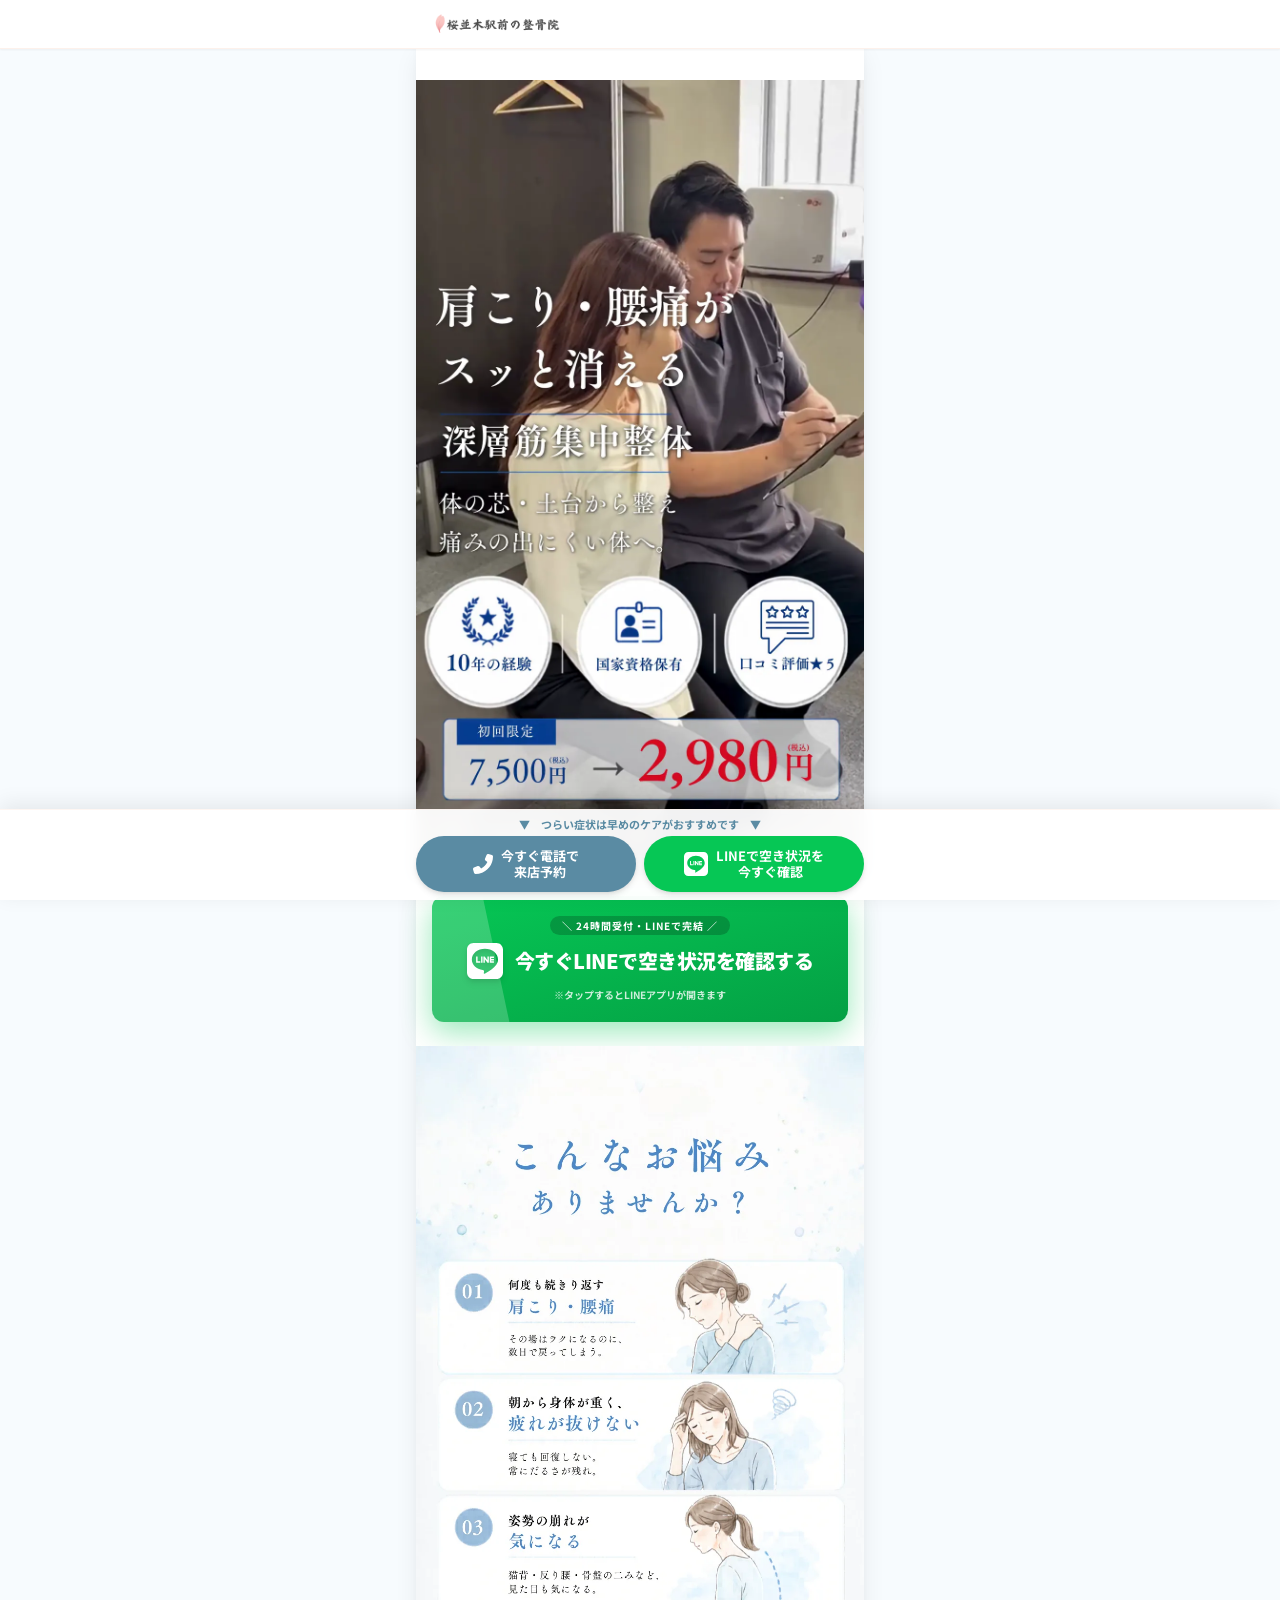
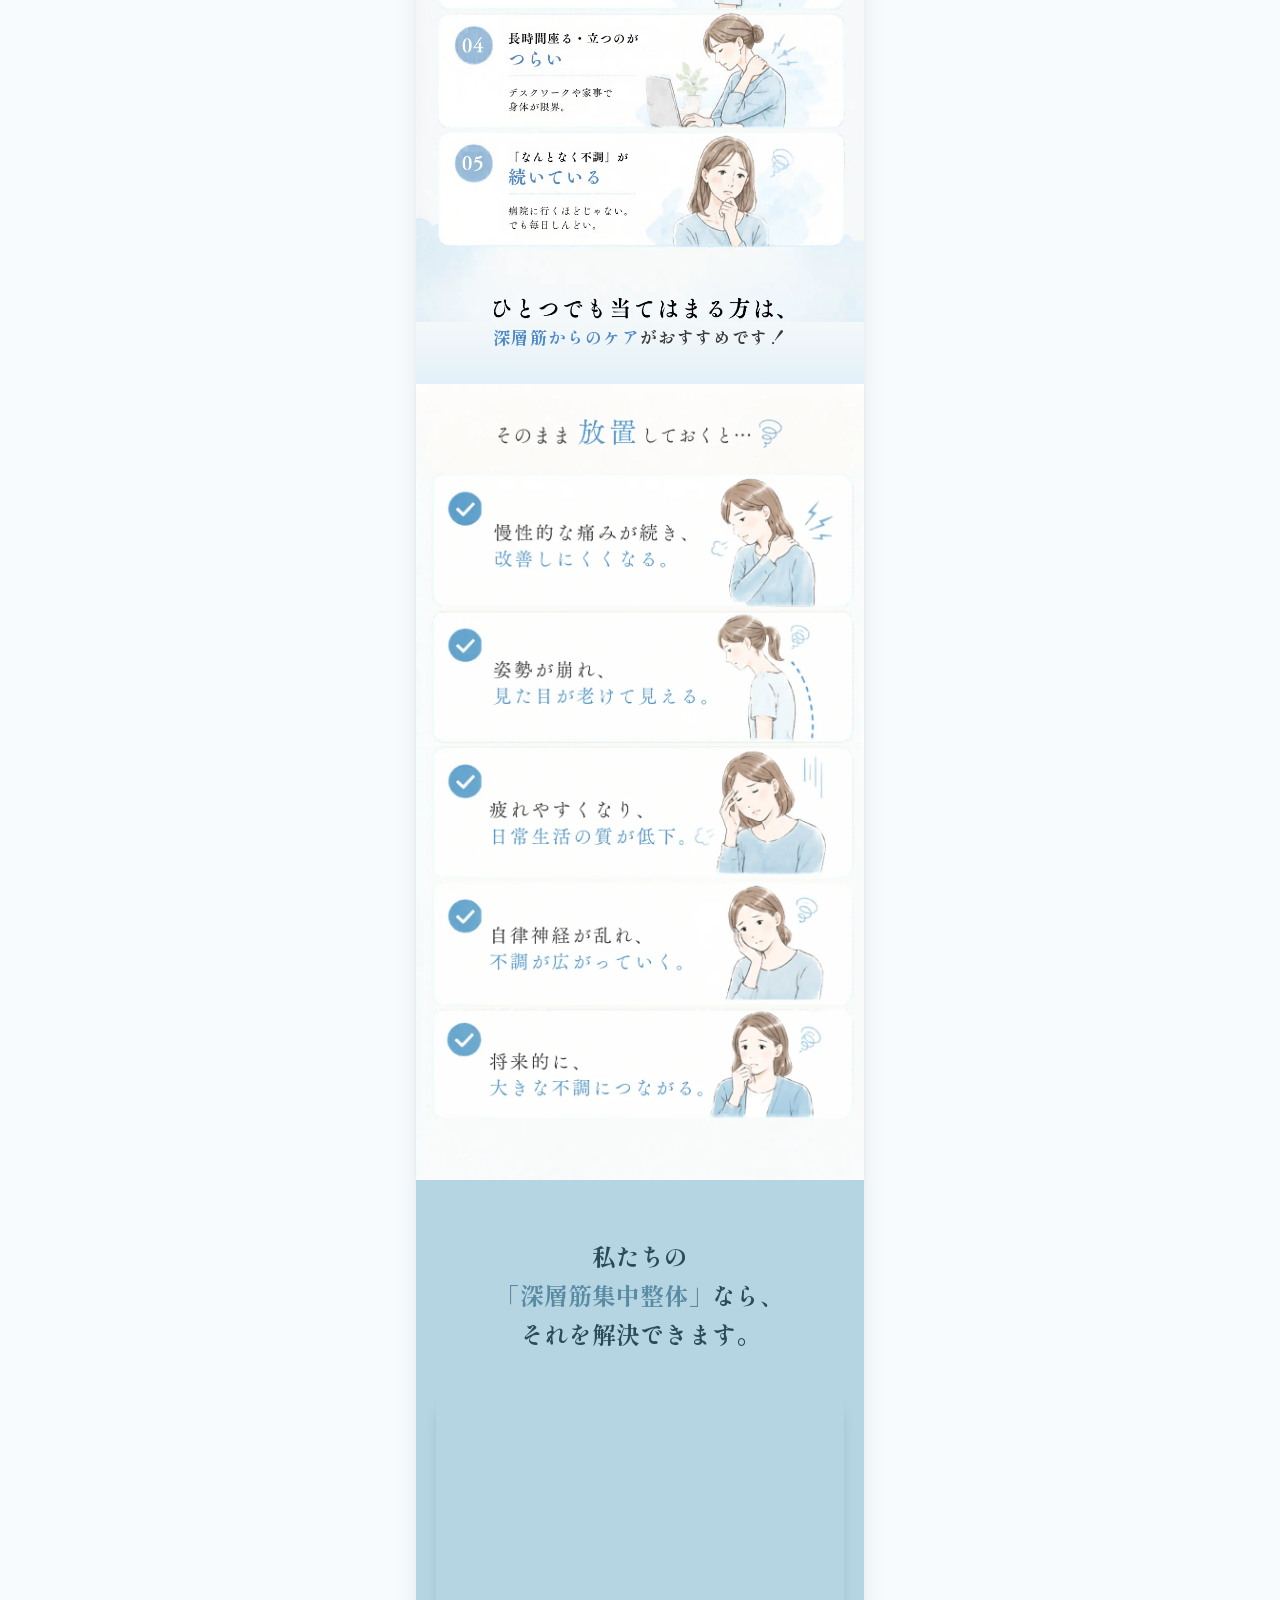
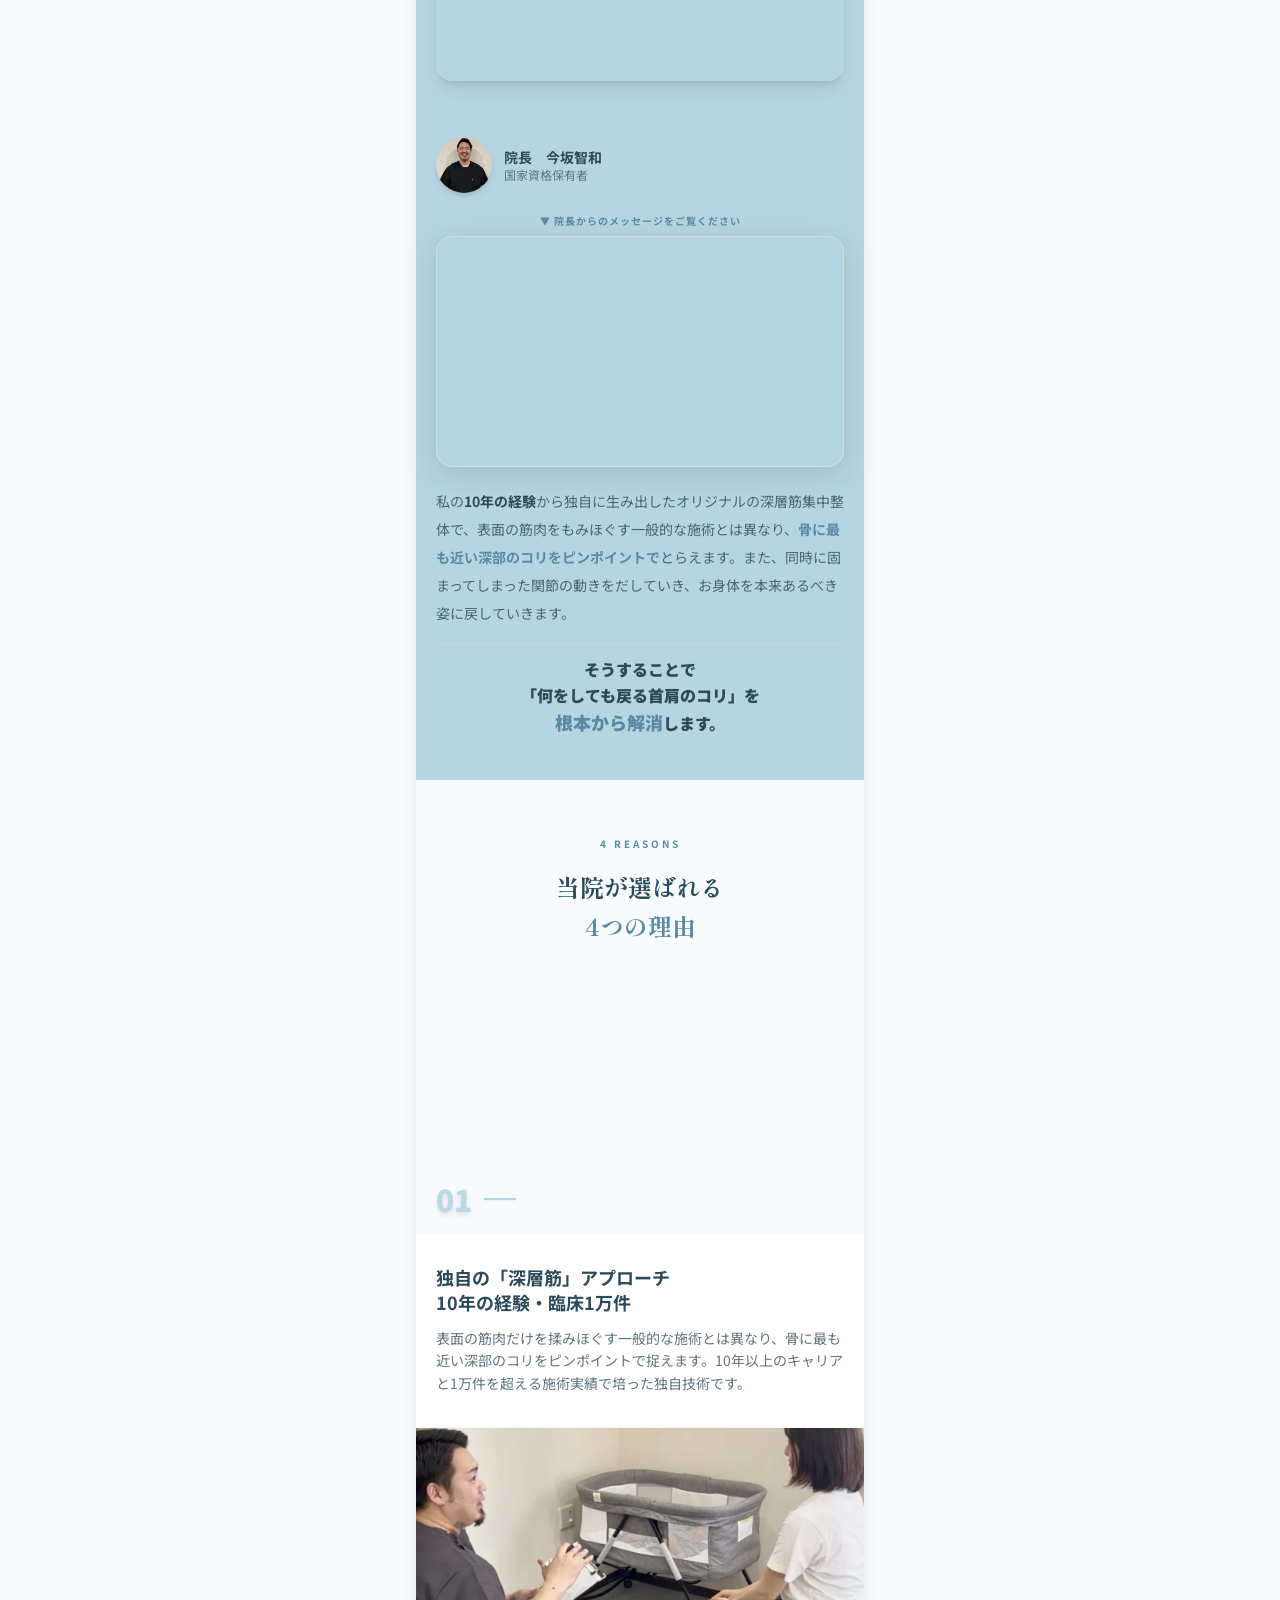
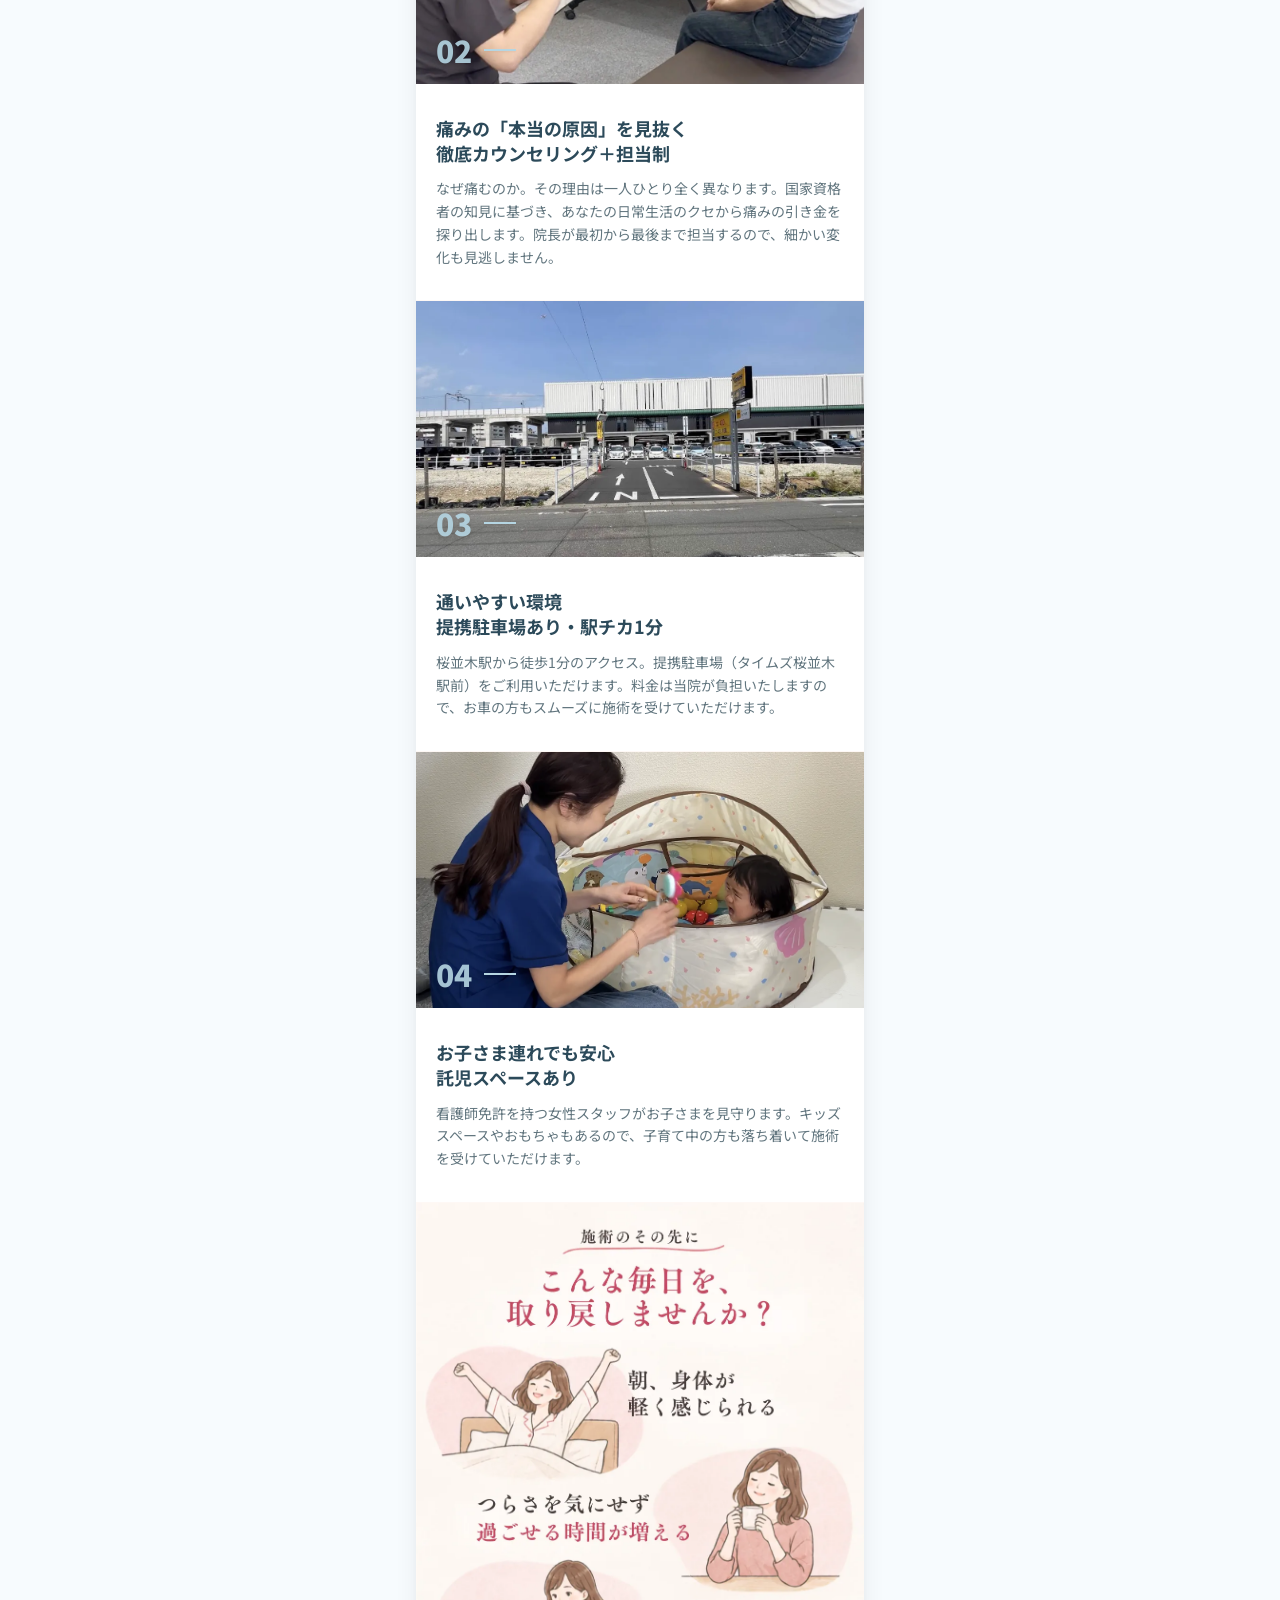
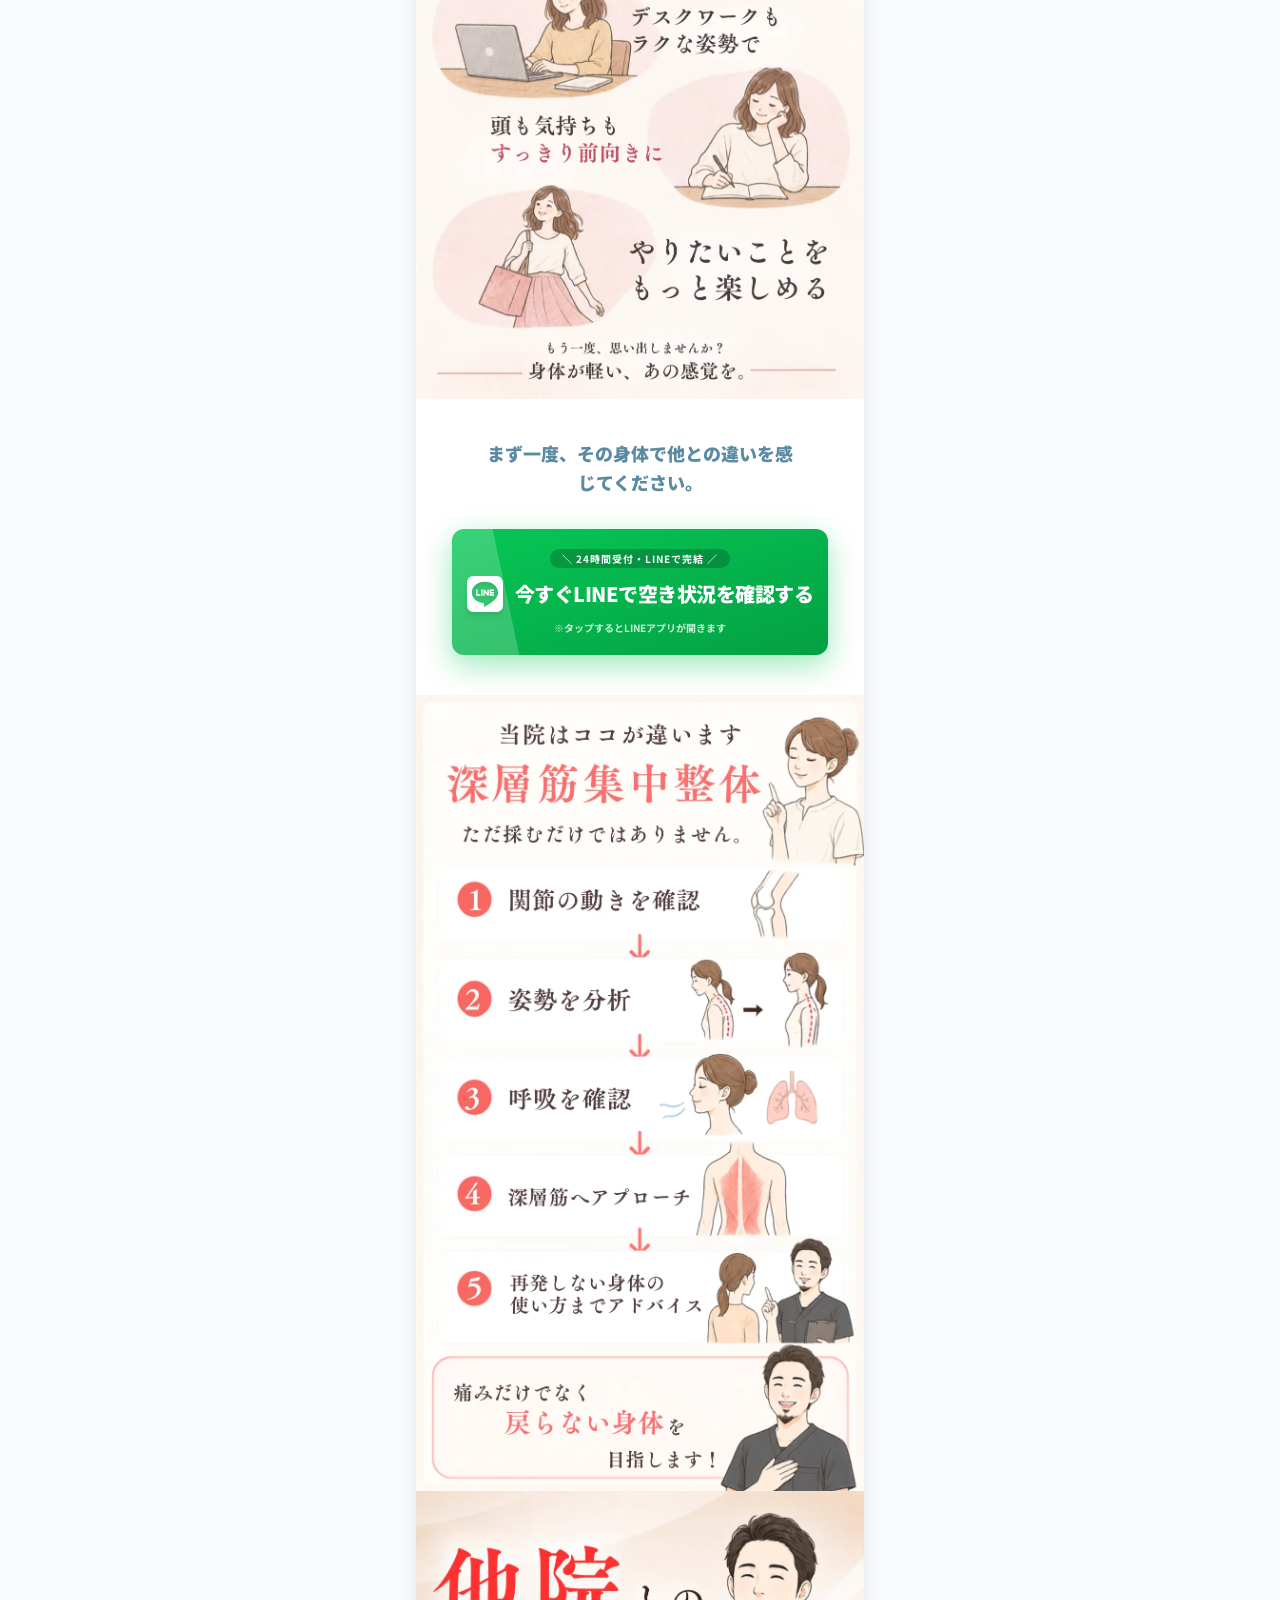
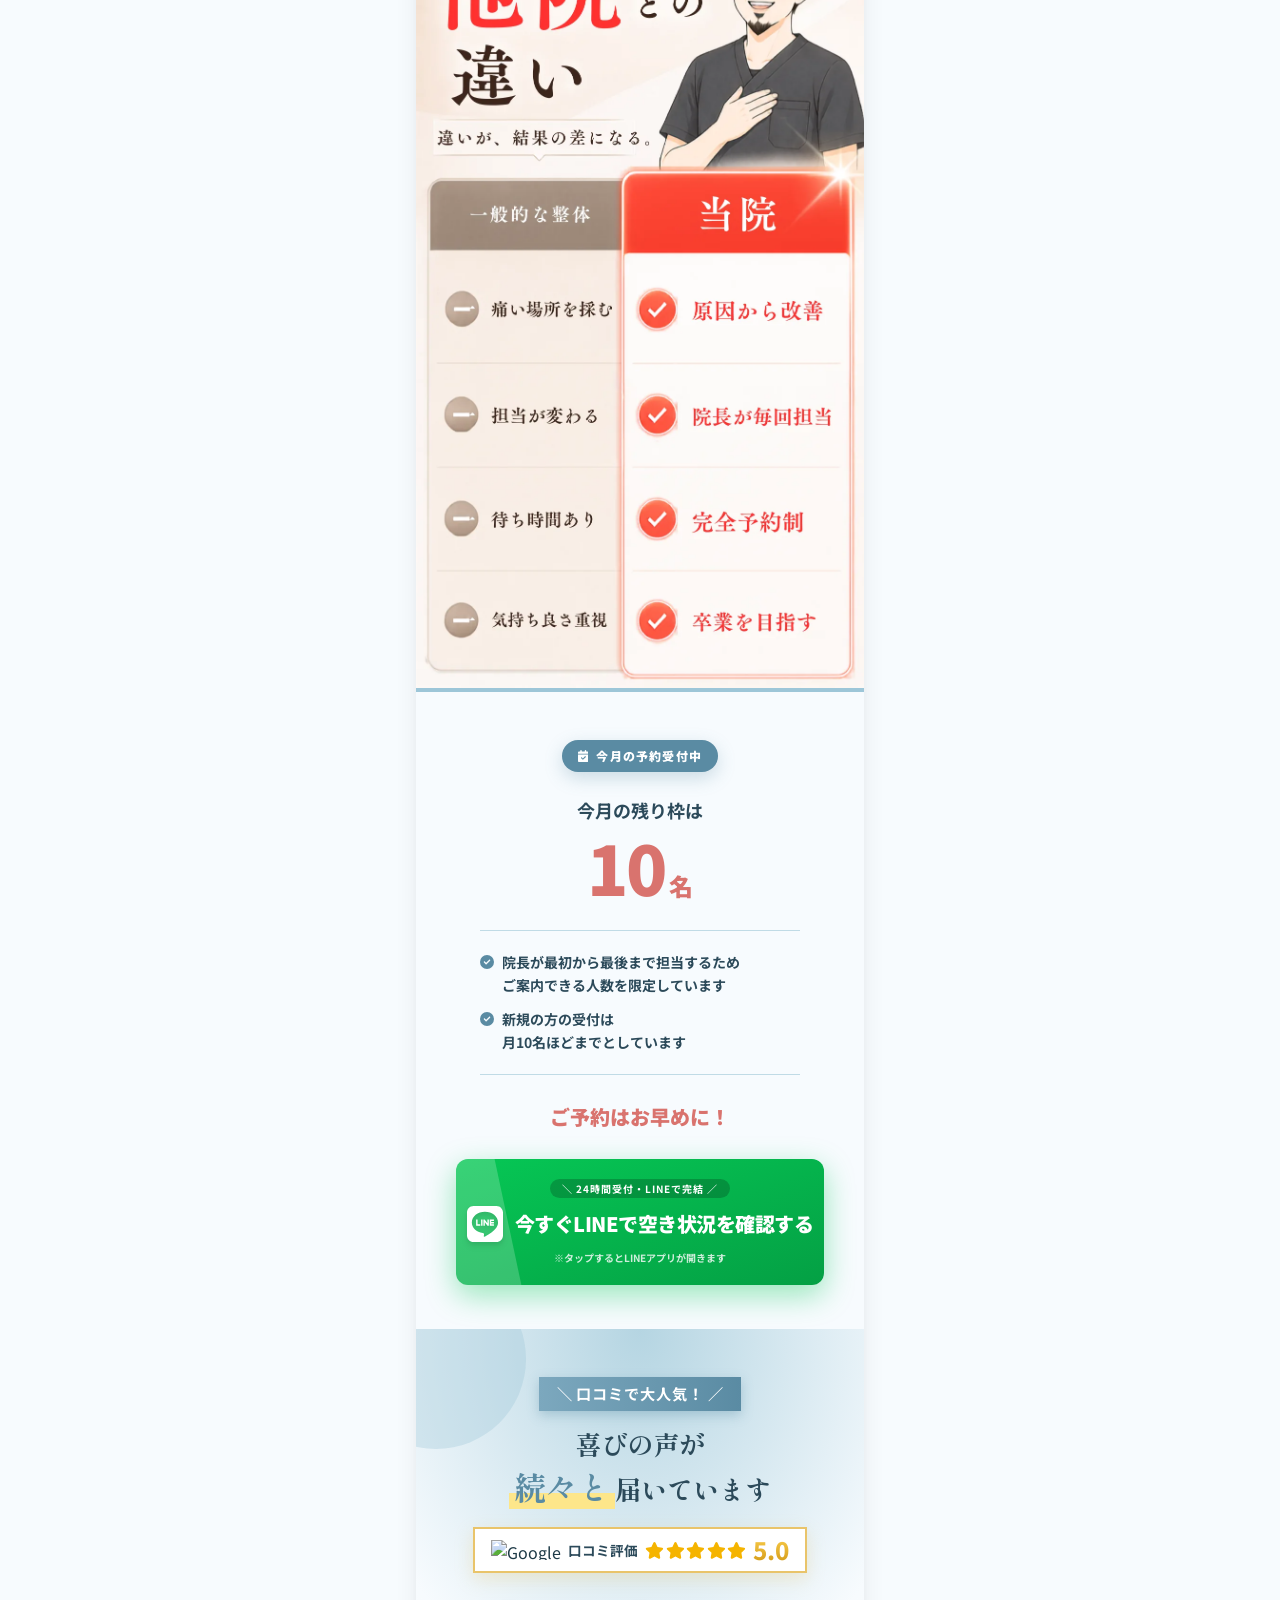
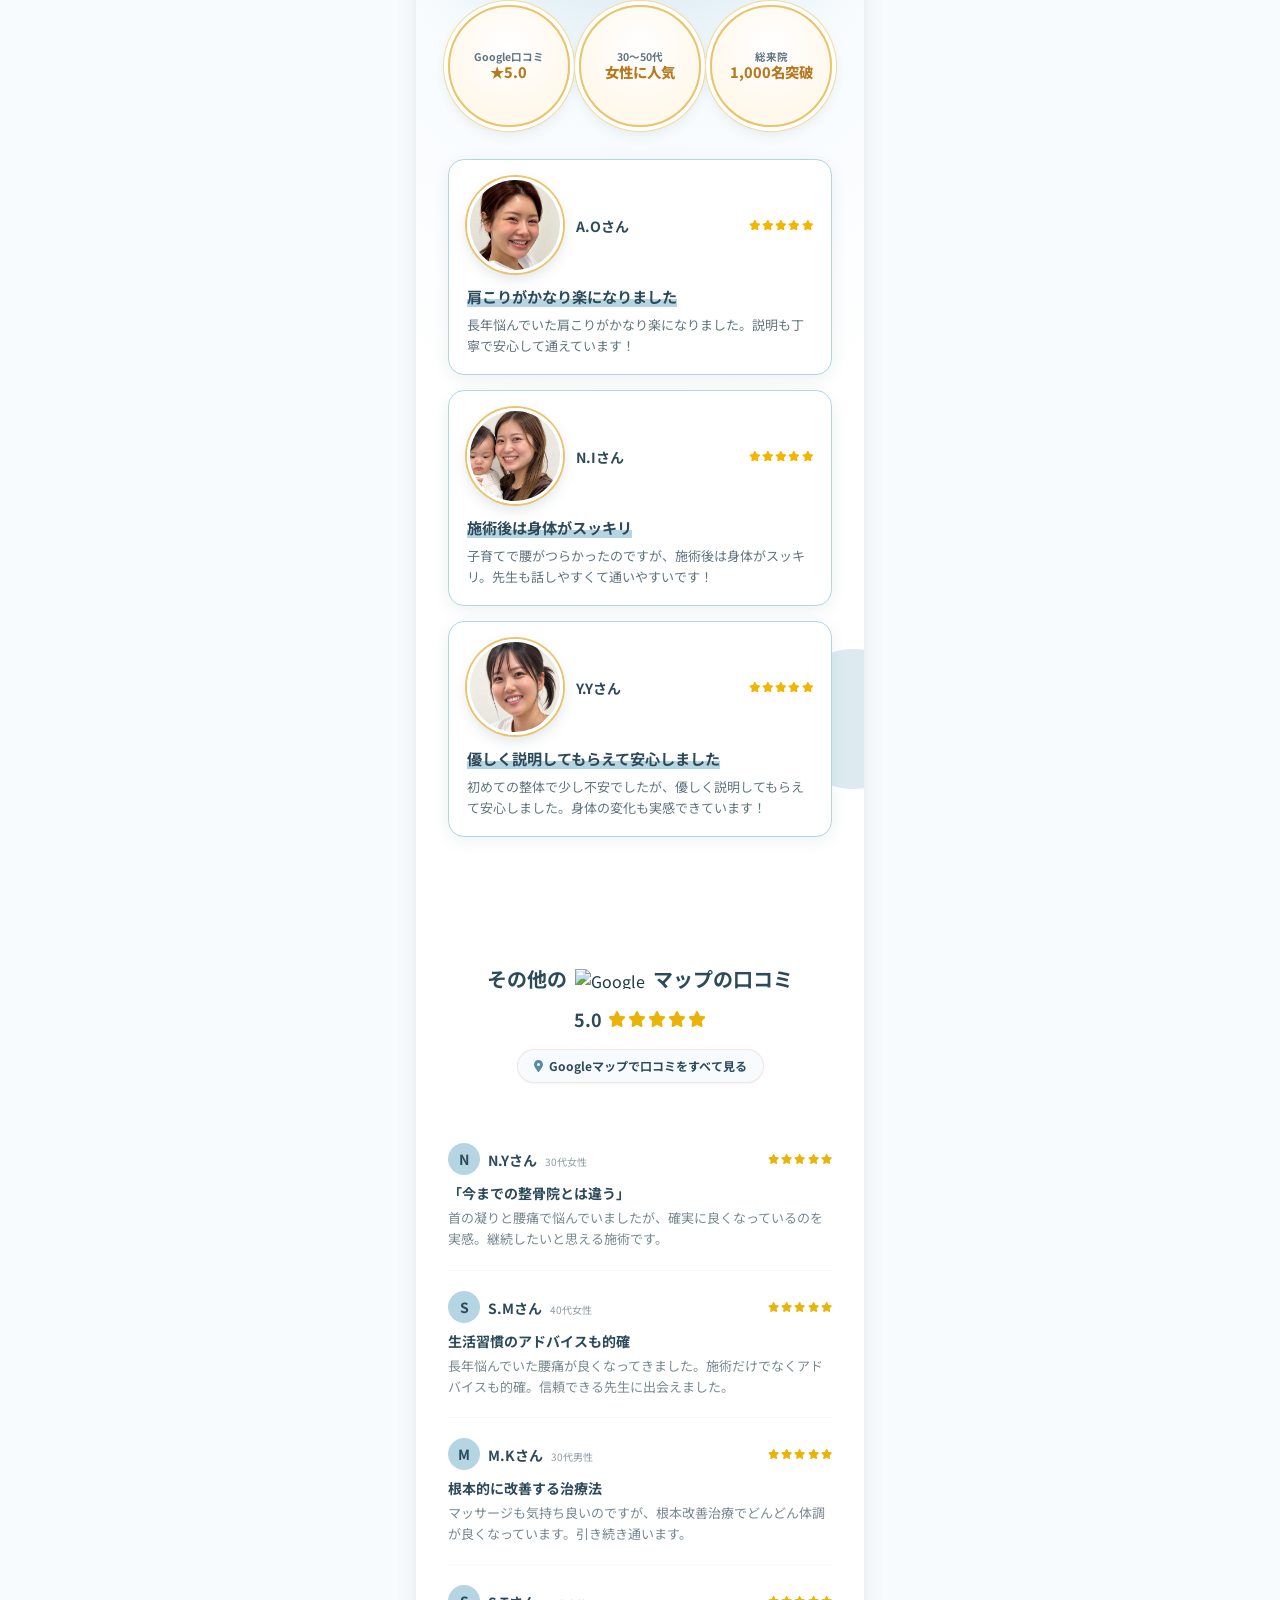
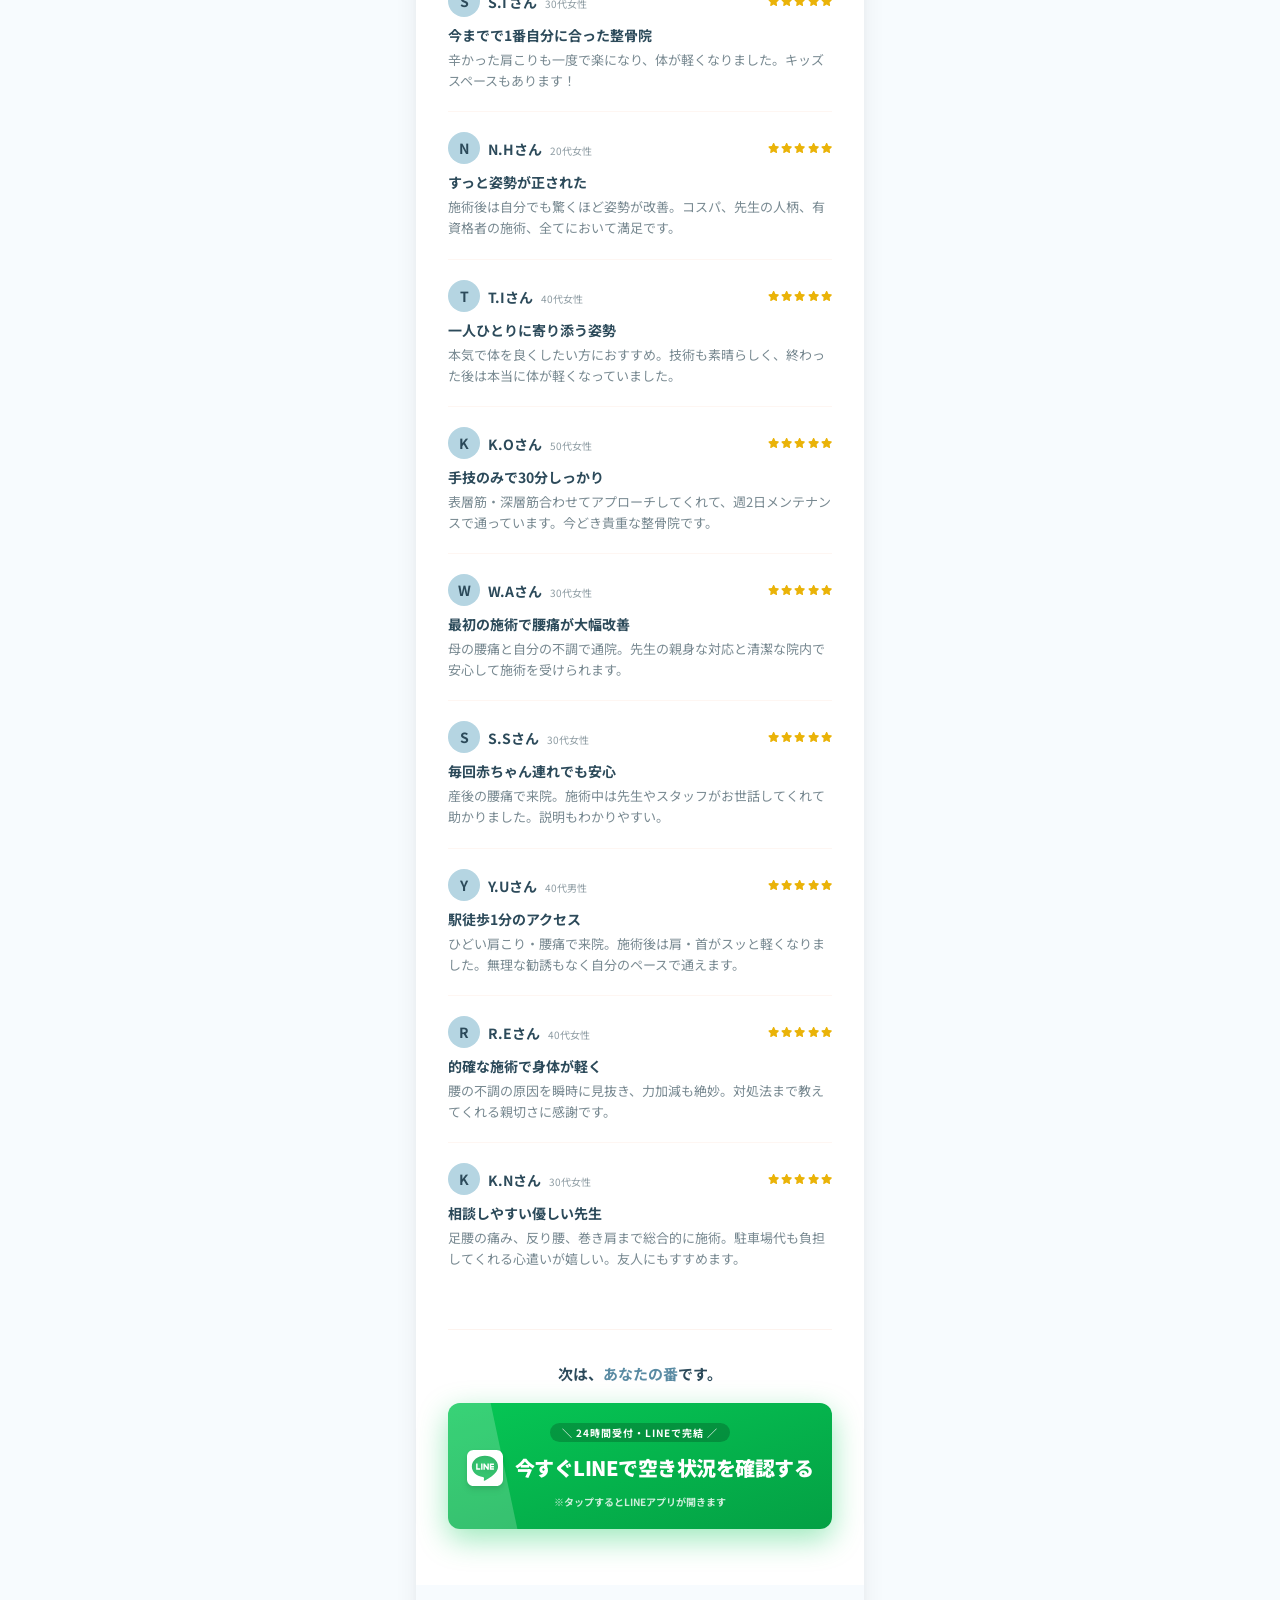
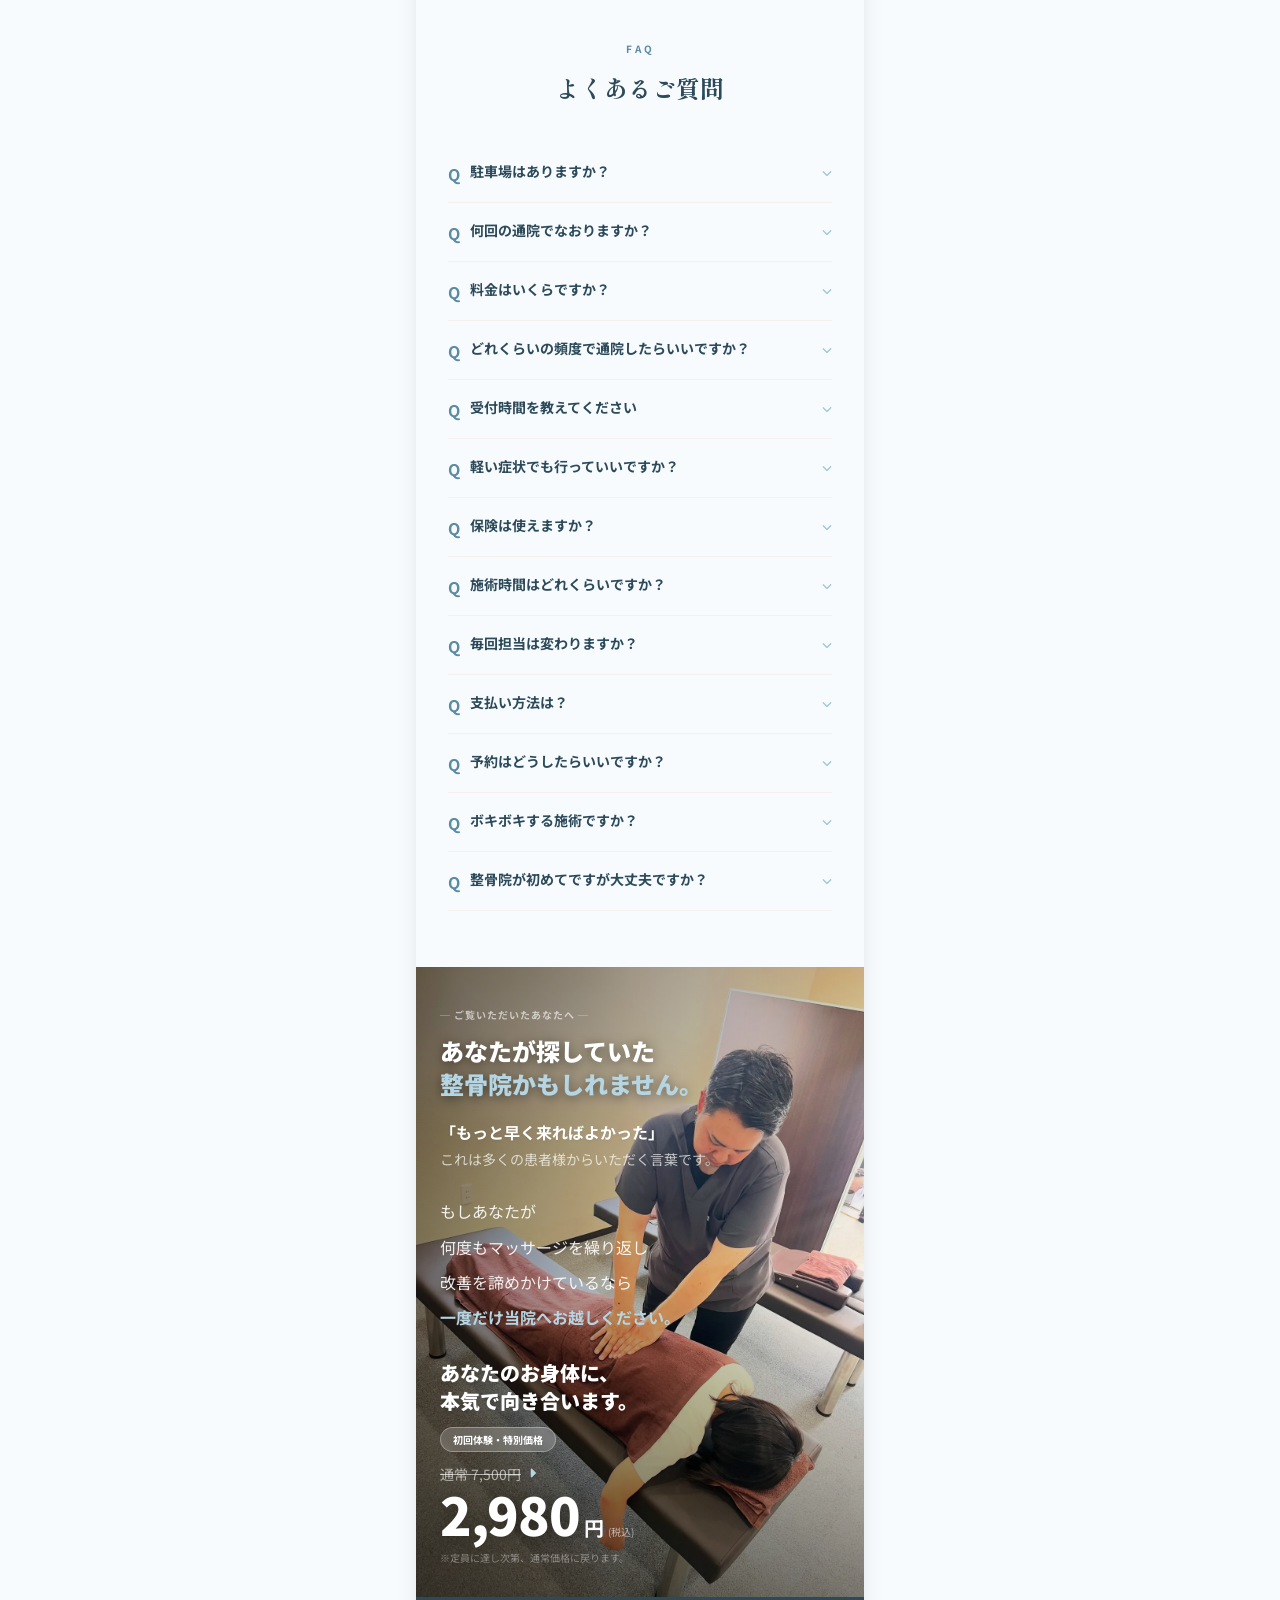
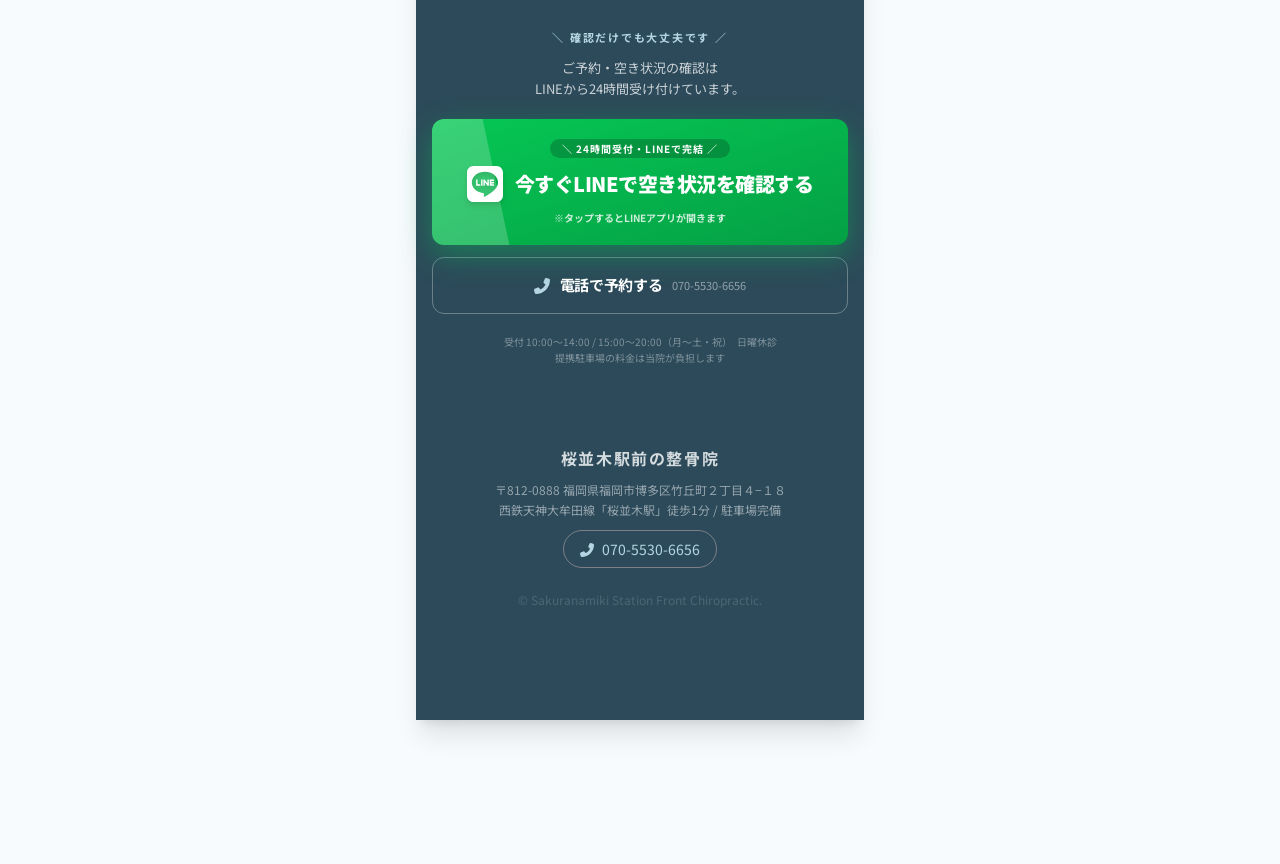
==== index.html @ 672b3de7 "口コミ評価の下にGoogleマップのボタンを追加、よくある質問の料金を差し替え Co-Authored-By: Claude Opus 5.5 <noreply@anthropic.com>" ====
<!DOCTYPE html>
<html lang="ja">

<head>
    <meta charset="UTF-8">
    <meta name="viewport" content="width=device-width, initial-scale=1.0">
    <title>深層筋集中整体とは｜桜並木駅前の整骨院（福岡市博多区・桜並木駅徒歩1分）</title>
    <meta name="description" content="揉んでも数日で戻る肩・腰のつらさへ。深層筋集中整体は、関節の動き・姿勢・呼吸を確認したうえで身体を支える深層筋にアプローチし、戻らない身体を目指す整体です。院長が毎回担当する完全予約制。初回体験2,980円。福岡市博多区竹丘町、西鉄桜並木駅から徒歩1分。">

    <!-- ▼ SEO。サイトを引っ越したらこの4か所のURLをまとめて書き換えること
         （canonical / og:url / og:image / 構造化データの url・image）。 -->
    <link rel="canonical" href="https://sakuranamiki-lp.pages.dev/">
    <meta name="robots" content="index, follow, max-image-preview:large">

    <!-- SNSやLINEで共有されたときの表示 -->
    <meta property="og:type" content="website">
    <meta property="og:site_name" content="桜並木駅前の整骨院">
    <meta property="og:title" content="深層筋集中整体とは｜桜並木駅前の整骨院">
    <meta property="og:description" content="揉んでも数日で戻る肩・腰のつらさへ。関節の動き・姿勢・呼吸を確認したうえで深層筋にアプローチし、戻らない身体を目指す整体です。初回体験2,980円。">
    <meta property="og:url" content="https://sakuranamiki-lp.pages.dev/">
    <meta property="og:image" content="https://sakuranamiki-lp.pages.dev/images/hero-kubikata.webp">
    <meta property="og:locale" content="ja_JP">
    <meta name="twitter:card" content="summary_large_image">

    <!-- 構造化データ。院の基本情報と、このページが何の解説かを検索エンジンに伝える。
         口コミの星評価（aggregateRating）は入れていない。自社サイトに自社の評価を
         書く形はGoogleのガイドライン違反にあたり、構造化データ全体が無視される
         おそれがあるため。Googleの星はGoogleビジネスプロフィール側で出す。 -->
    <script type="application/ld+json">
    {
      "@context": "https://schema.org",
      "@graph": [
        {
          "@type": "MedicalBusiness",
          "@id": "https://sakuranamiki-lp.pages.dev/#clinic",
          "name": "桜並木駅前の整骨院",
          "description": "福岡市博多区の整骨院。関節の動き・姿勢・呼吸を確認したうえで深層筋にアプローチする「深層筋集中整体」で、繰り返す肩・首・腰のつらさの根本改善を目指します。",
          "url": "https://sakuranamiki-lp.pages.dev/",
          "image": "https://sakuranamiki-lp.pages.dev/images/hero-kubikata.webp",
          "telephone": "+81-70-5530-6656",
          "priceRange": "￥2,980〜￥7,500",
          "address": {
            "@type": "PostalAddress",
            "postalCode": "812-0888",
            "addressCountry": "JP",
            "addressRegion": "福岡県",
            "addressLocality": "福岡市博多区",
            "streetAddress": "竹丘町2丁目4-18"
          },
          "openingHoursSpecification": [
            {
              "@type": "OpeningHoursSpecification",
              "dayOfWeek": ["Monday","Tuesday","Wednesday","Thursday","Friday","Saturday","PublicHolidays"],
              "opens": "10:00",
              "closes": "14:00"
            },
            {
              "@type": "OpeningHoursSpecification",
              "dayOfWeek": ["Monday","Tuesday","Wednesday","Thursday","Friday","Saturday","PublicHolidays"],
              "opens": "15:00",
              "closes": "20:00"
            }
          ],
          "publicAccess": true,
          "isAcceptingNewPatients": true
        },
        {
          "@type": "Service",
          "name": "深層筋集中整体",
          "provider": { "@id": "https://sakuranamiki-lp.pages.dev/#clinic" },
          "areaServed": "福岡市博多区",
          "description": "痛い場所を揉むだけで終わらせず、(1)関節の動きを確認 (2)姿勢を分析 (3)呼吸を確認 (4)身体を支える深層筋へアプローチ (5)再発しない身体の使い方までアドバイス、という5段階で進める整体。院長が毎回担当する完全予約制です。",
          "offers": {
            "@type": "Offer",
            "name": "初回体験（深層筋集中整体＋初診料）",
            "price": "2980",
            "priceCurrency": "JPY"
          }
        }
      ]
    }
    </script>

    <!-- Microsoft Clarity -->
    <script type="text/javascript">
        (function(c,l,a,r,i,t,y){
            c[a]=c[a]||function(){(c[a].q=c[a].q||[]).push(arguments)};
            t=l.createElement(r);t.async=1;t.src="https://www.clarity.ms/tag/"+i;
            y=l.getElementsByTagName(r)[0];y.parentNode.insertBefore(t,y);
        })(window, document, "clarity", "script", "x4nq383wy1");
    </script>
    <!-- End Microsoft Clarity -->

    <!-- Meta Pixel Code -->
    <script>
        !function (f, b, e, v, n, t, s) {
            if (f.fbq) return; n = f.fbq = function () {
                n.callMethod ?
                    n.callMethod.apply(n, arguments) : n.queue.push(arguments)
            };
            if (!f._fbq) f._fbq = n; n.push = n; n.loaded = !0; n.version = '2.0';
            n.queue = []; t = b.createElement(e); t.async = !0;
            t.src = v; s = b.getElementsByTagName(e)[0];
            s.parentNode.insertBefore(t, s)
        }(window, document, 'script',
            'https://connect.facebook.net/en_US/fbevents.js');
        fbq('init', '752934397862087');
        fbq('track', 'PageView');
    </script>
    <noscript><img height="1" width="1" style="display:none"
            src="https://www.facebook.com/tr?id=752934397862087&ev=PageView&noscript=1" /></noscript>
    <!-- End Meta Pixel Code -->

    <!-- ヒーローのA/Cテスト -->
    <script>
        /*
         * ヒーロー画像のパターンは「ページごとに固定」されている。
         *   /         … a  深層筋集中整体（Google口コミ5.0入り）※広告のリンク先
         *   /c.html   … c  共感訴求（「また同じかも…」）※控え
         * ページ本体は完全に同一で、違うのはヒーロー1枚だけ。
         *
         * 以前はここでJSが50/50に振り分けていたが、MetaのA/Bテスト機能で
         * 広告ごとにリンク先URLを分ける方式にしたのでやめた。こちらのほうが
         * 同じ人が両方を見てしまう重複が起きず、勝敗判定もMetaがやってくれる。
         *
         * 下の variant の値は tools/prerender.js が書き込む。手で変えないこと。
         */
        (function () {
            var variant = 'a'; /* PRERENDER:VARIANT */
            var hero = (variant === 'c')
                ? './images/hero-empathy.webp'
                : './images/hero-katakoshi-poster.webp';

            window.AB_VARIANT = variant;
            document.documentElement.setAttribute('data-variant', variant);

            // ヒーローは画面最上部＝表示速度に直結するので先読みしておく。
            // HTMLにも正しい画像が焼き込まれているので二重に取得はされない。
            var link = document.createElement('link');
            link.rel = 'preload';
            link.as = 'image';
            link.href = hero;
            document.head.appendChild(link);

            // 「どちらを見たか」を計測側へ送る
            window.addEventListener('load', function () {
                if (window.fbq) window.fbq('trackCustom', 'LPView', { variant: variant });
                if (window.clarity) window.clarity('set', 'ab_variant', variant);
            });

            /*
             * ▼ 計測の考え方
             *
             * Lead        … 予約に向かう行動。LINE追加タップ と 電話タップ の2つ。
             *               Metaの最適化対象はこれ。「予約したい人」を探させる。
             * FindLocation… 場所の確認（Googleマップタップ）。
             *               計測はするが Lead には入れない。理由は下記。
             *
             * マップタップをLeadに含めない理由：
             *   マップは「どこにあるか見ただけ」の人も大量に押す。これをLeadに混ぜると、
             *   (1) 件数が水増しされてCPAが実態より良く見える
             *   (2) さらに悪いことに、Metaが「マップを押しやすい人」を探しに行き、
             *       予約する気のない層に配信が寄っていく
             *   計測しておけばリターゲティング用オーディエンスには使えるので、
             *   別イベントとして残すのが正解。
             */
            function fire(event, kind) {
                if (window.fbq) window.fbq('track', event, { content_name: kind + '_' + variant });
                if (window.clarity) window.clarity('set', 'cta_tapped', kind);
            }

            // LINE追加タップ（従来から Lead として計測しているもの）
            window.trackLead = function () { fire('Lead', 'line'); };
            // 電話タップ（これまで未計測。予約意図はLINEより強い）
            window.trackTel = function () { fire('Lead', 'tel'); };
            // Googleマップタップ（最適化には使わない）
            window.trackMap = function () { fire('FindLocation', 'map'); };
        })();
    </script>
    <!-- End A/B -->

    <!-- 本文は tools/prerender.js が app.js から書き出して body に埋め込み済み。
         ブラウザにReactは送らない（React+ReactDOM+app.js で約180KB削減）。
         画面の動きは lp.js が担当する。 -->
    <script>document.documentElement.className += ' js';</script>
    <style>
        /* fade-up は styles.css で opacity:0 から始まる。JSが動かない環境では
           そのまま見えなくなってしまうので、その場合だけ最初から表示する。 */
        html:not(.js) .fade-up { opacity: 1; transform: none; }

        /* 画面には出さないがスクリーンリーダーと検索エンジンには読ませる。
           display:none と違い、読み上げ対象から外れない書き方。 */
        .sr-only {
            position: absolute; width: 1px; height: 1px;
            padding: 0; margin: -1px; overflow: hidden;
            clip: rect(0 0 0 0); white-space: nowrap; border: 0;
        }

        /* ── 追従CTAの演出 ──
           画面に出っぱなしなので、振れ幅は意図的に小さくしている。
           強く光らせると数秒で鬱陶しくなり、安っぽく見えるため。
           styles.css はビルド済みで再生成できないので、ここに素のCSSで書く。 */

        /* ボタンのふちがゆっくり明るくなる。色はLINEの緑に合わせる。 */
        @keyframes sticky-cta-glow {
            0%, 100% { box-shadow: 0 2px 8px rgba(6, 199, 85, 0.35); }
            50%      { box-shadow: 0 2px 18px rgba(6, 199, 85, 0.70),
                                   0 0 26px rgba(6, 199, 85, 0.28); }
        }
        .sticky-cta-glow { animation: sticky-cta-glow 2.4s ease-in-out infinite; }

        /* 矢印がボタンのほうへ小さく上下する */
        @keyframes sticky-cta-arrow {
            0%, 100% { transform: translateY(0);   opacity: 0.65; }
            50%      { transform: translateY(2px); opacity: 1; }
        }
        .sticky-cta-arrow {
            display: inline-block;
            animation: sticky-cta-arrow 1.6s ease-in-out infinite;
        }

        /* 煽り文がやわらかく明滅する。文字色までは変えない。 */
        @keyframes sticky-cta-urgent {
            0%, 100% { opacity: 0.80; }
            50%      { opacity: 1; }
        }
        .sticky-cta-urgent { animation: sticky-cta-urgent 2.4s ease-in-out infinite; }

        /* 動きを減らす設定にしている端末では止める */
        @media (prefers-reduced-motion: reduce) {
            .sticky-cta-glow,
            .sticky-cta-arrow,
            .sticky-cta-urgent { animation: none; }
        }
    </style>
    <!-- Google Fonts。実際に使うウェイトだけに絞っている。
         Noto Sans JP … 400(本文) / 700(font-bold) / 900(font-black)
         Shippori Mincho B1 … 700のみ（.font-mincho は3箇所とも font-bold とセット）
         以前は10ウェイト指定していた。日本語フォントはunicode-rangeで細かく分割
         されるため @font-face が1230個生成され、描画をブロックするCSSだけで
         1.16MBあった。使うウェイトに絞って461KBになっている。 -->
    <link rel="preconnect" href="https://fonts.googleapis.com">
    <link rel="preconnect" href="https://fonts.gstatic.com" crossorigin>
    <link href="https://fonts.googleapis.com/css2?family=Noto+Sans+JP:wght@400;700;900&family=Shippori+Mincho+B1:wght@700&display=swap" rel="stylesheet">
    <!-- Font Awesome は廃止。CSS 102KB + webフォント実体 約250KB を読んでいたが、
         使っていたのは6アイコンだけだったので app.js にインラインSVGで持たせた。 -->
    <!-- Tailwind と独自スタイルをビルドしたCSS（CDNの実行時生成をやめた） -->
    <link rel="stylesheet" href="./styles.css">

</head>

<!-- pb-28: 追従CTAに煽り文の行が増えて背が高くなったぶん、下部の余白を広げている -->
<body class="bg-skin-cream text-skin-text antialiased pb-28">
    <script>
        /*
         * 読み込み時に必ずページ先頭から始めるための処理。
         *
         * 以前はここで 50ms ごとに scrollTo(0,0) を呼ぶ setInterval を2秒間回していた。
         * 目的（ブラウザによる前回位置の復元を防ぐ）は scrollRestoration='manual' だけで
         * 達成できるうえ、広告から来た人は着地直後にスクロールを始めるので、
         * 読み始めた人を2秒間くり返し最上部へ引き戻す状態になっていた。
         * load 時の scrollTo も同じ理由で削除している。
         */
        (function () {
            if ('scrollRestoration' in history) history.scrollRestoration = 'manual';
            // hash を消す。location.hash="" は末尾に "#" を残し履歴も汚すので replaceState を使う
            if (location.hash) history.replaceState(null, '', location.pathname + location.search);
            window.scrollTo(0, 0);
            // bfcache から復帰したときだけ先頭に戻す（通常の再描画では動かさない）
            window.addEventListener('pageshow', function (e) { if (e.persisted) window.scrollTo(0, 0); });
        })();
    </script>
    <!-- ページの主題。ヒーローが画像なので、見出しとしてのh1が存在しなかった。
         デザインを変えずに入れるため画面上は非表示にしている。
         本来は読める見出しを置くほうが強い。 -->
    <h1 class="sr-only">深層筋集中整体とは｜桜並木駅前の整骨院（福岡市博多区・西鉄桜並木駅 徒歩1分）</h1>

    <!-- BEGIN prerendered : 以下は tools/prerender.js の出力。直接編集しないこと。
         中身を変えるときは app.js を直してから node tools/prerender.js を実行する。 -->
    <div id="root">
<div class="w-full max-w-md mx-auto shadow-xl bg-white min-h-screen relative my-0 md:my-8"><div class="fixed top-0 left-0 w-full bg-white/95 backdrop-blur border-b border-skin-peach/60 shadow-sm z-50"><div class="max-w-md mx-auto flex items-center justify-between px-3 py-2"><a href="#" class="flex-shrink-0"><img src="./images/logo-new2.webp" alt="桜並木駅前の整骨院" width="726" height="161" class="h-8 w-auto"/></a></div></div><div class="pt-12 bg-white"><div class="w-full"><video src="./images/hero-katakoshi.mp4" poster="./images/hero-katakoshi-poster.webp" width="940" height="1670" autoplay="" muted="" loop="" playsinline="" aria-label="肩こり・腰痛がスッと消える。深層筋集中整体。体の芯・土台から整え、痛みの出にくい体へ。10年の経験／国家資格保有／口コミ評価★5。初回限定 通常7,500円（税込）のところ2,980円（税込）。清潔で落ち着いた院内で、安心して施術を受けられます。" data-hero="" class="w-full h-auto block"></video></div><div style="padding:20px 0 24px"><div class="w-full px-4  " data-cta-line=""><a href="https://lin.ee/uqCRkRL" class="block w-full bg-gradient-to-br from-[#06C755] to-[#04a044] text-white font-bold py-5 rounded-xl shadow-[0_10px_30px_rgba(6,199,85,0.4)] hover:-translate-y-1 hover:shadow-[0_15px_40px_rgba(6,199,85,0.5)] active:scale-[0.97] transition-all relative overflow-hidden group"><div class="absolute inset-0 w-1/4 h-full bg-white/20 skew-x-12 -ml-10 group-hover:ml-[120%] transition-all duration-700"></div><div class="flex flex-col items-center gap-1 relative z-10"><span class="text-[10px] tracking-widest bg-black/20 px-3 py-0.5 rounded-full">＼ 24時間受付・LINEで完結 ／</span><div class="flex items-center gap-3 mt-1"><svg class="text-4xl drop-shadow-md" viewBox="0 0 512 512" fill="currentColor" aria-hidden="true" focusable="false" style="height:1em;width:1em;display:inline-block;vertical-align:-0.125em"><path d="M311 196.8v81.3c0 2.1-1.6 3.7-3.7 3.7h-13c-1.3 0-2.4-.7-3-1.5l-37.3-50.3v48.2c0 2.1-1.6 3.7-3.7 3.7h-13c-2.1 0-3.7-1.6-3.7-3.7V196.9c0-2.1 1.6-3.7 3.7-3.7h12.9c1.1 0 2.4 .6 3 1.6l37.3 50.3V196.9c0-2.1 1.6-3.7 3.7-3.7h13c2.1-.1 3.8 1.6 3.8 3.5zm-93.7-3.7h-13c-2.1 0-3.7 1.6-3.7 3.7v81.3c0 2.1 1.6 3.7 3.7 3.7h13c2.1 0 3.7-1.6 3.7-3.7V196.8c0-1.9-1.6-3.7-3.7-3.7zm-31.4 68.1H150.3V196.8c0-2.1-1.6-3.7-3.7-3.7h-13c-2.1 0-3.7 1.6-3.7 3.7v81.3c0 1 .3 1.8 1 2.5c.7 .6 1.5 1 2.5 1h52.2c2.1 0 3.7-1.6 3.7-3.7v-13c0-1.9-1.6-3.7-3.5-3.7zm193.7-68.1H327.3c-1.9 0-3.7 1.6-3.7 3.7v81.3c0 1.9 1.6 3.7 3.7 3.7h52.2c2.1 0 3.7-1.6 3.7-3.7V265c0-2.1-1.6-3.7-3.7-3.7H344V247.7h35.5c2.1 0 3.7-1.6 3.7-3.7V230.9c0-2.1-1.6-3.7-3.7-3.7H344V213.5h35.5c2.1 0 3.7-1.6 3.7-3.7v-13c-.1-1.9-1.7-3.7-3.7-3.7zM512 93.4V419.4c-.1 51.2-42.1 92.7-93.4 92.6H92.6C41.4 511.9-.1 469.8 0 418.6V92.6C.1 41.4 42.2-.1 93.4 0H419.4c51.2 .1 92.7 42.1 92.6 93.4zM441.6 233.5c0-83.4-83.7-151.3-186.4-151.3s-186.4 67.9-186.4 151.3c0 74.7 66.3 137.4 155.9 149.3c21.8 4.7 19.3 12.7 14.4 42.1c-.8 4.7-3.8 18.4 16.1 10.1s107.3-63.2 146.5-108.2c27-29.7 39.9-59.8 39.9-93.1z"></path></svg><span class="text-[17px] sm:text-xl font-black tracking-tight leading-snug">今すぐLINEで<br class="sm:hidden"/>空き状況を確認する</span></div><span class="text-[10px] mt-1 opacity-80">※タップするとLINEアプリが開きます</span></div></a></div></div></div><div class="fade-up w-full"><img src="./images/empathy-yoshizumi.webp" width="864" height="1690" loading="lazy" decoding="async" alt="こんなお悩みありませんか？ 01 何度も繰り返す肩こり・腰痛（その場はラクになるのに、数日で戻ってしまう）／02 朝から身体が重く、疲れが抜けない／03 姿勢の崩れが気になる（猫背・反り腰・骨盤のゆがみなど）／04 長時間座る・立つのがつらい／05 「なんとなく不調」が続いている。ひとつでも当てはまる方は、" class="w-full h-auto block"/><p class="font-mincho font-bold text-center" style="margin:0;padding:2px 16px 34px;background:linear-gradient(#f4f8f9, #e3f0f9);color:#3a3a3a;font-size:17px;letter-spacing:0.08em"><span style="color:#4c88c8">深層筋からのケア</span>がおすすめです！</p></div><div class="fade-up w-full"><img src="./images/problem-yoshizumi.webp" width="941" height="1672" loading="lazy" decoding="async" alt="そのまま放置しておくと… 慢性的な痛みが続き、改善しにくくなる／姿勢が崩れ、見た目が老けて見える／疲れやすくなり、日常生活の質が低下／自律神経が乱れ、不調が広がっていく／将来的に、大きな不調につながる。" class="w-full h-auto block drop-shadow-sm"/></div><div class="fade-up w-full bg-skin-peach"><div class="px-5 pt-14 pb-6 text-center"><h2 class="font-mincho text-2xl font-bold text-skin-dark mb-4 leading-relaxed">私たちの<br/><span class="text-skin-rose">「深層筋集中整体」</span>なら、<br/>それを解決できます。</h2></div><div class="px-5 pb-6"><div class="rounded-2xl shadow-lg overflow-hidden"><video src="./images/solution-video-sm.mp4" preload="metadata" autoplay="" muted="" loop="" playsinline="" class="w-full h-72 object-cover"></video></div></div><div class="px-5 py-8"><div class="flex items-center gap-3 mb-5"><img src="./images/director.webp" width="857" height="849" loading="lazy" decoding="async" alt="桜並木駅前の整骨院 院長 今坂智和（国家資格保有）" class="w-14 h-14 rounded-full object-cover shadow-md flex-shrink-0"/><div><p class="text-skin-dark font-bold text-sm">院長　今坂智和</p><p class="text-xs text-skin-text/60">国家資格保有者</p></div></div><div class="mb-5"><p class="text-[10px] text-skin-rose font-bold tracking-widest mb-2 text-center">▼ 院長からのメッセージをご覧ください</p><div class="relative w-full rounded-2xl overflow-hidden shadow-[0_8px_30px_rgba(0,0,0,0.12)] border border-skin-peach/40" style="padding-top:56.25%"><iframe class="absolute inset-0 w-full h-full" src="https://www.youtube.com/embed/KWMeWBIzs2o?rel=0&amp;modestbranding=1" title="院長からのメッセージ" frameBorder="0" allow="accelerometer; autoplay; clipboard-write; encrypted-media; gyroscope; picture-in-picture" allowfullscreen=""></iframe></div></div><p class="text-sm leading-[2] text-skin-dark/80 mb-3">私の<span class="text-skin-dark font-bold">10年の経験</span>から独自に生み出したオリジナルの深層筋集中整体で、表面の筋肉をもみほぐす一般的な施術とは異なり、<span class="text-skin-rose font-bold">骨に最も近い深部のコリをピンポイントで</span>とらえます。また、同時に固まってしまった関節の動きをだしていき、お身体を本来あるべき姿に戻していきます。</p><p class="text-base leading-relaxed text-skin-dark font-black text-center mt-4 py-3 border-t border-skin-blush/40">そうすることで<br/>「何をしても戻る首肩のコリ」を<br/><span class="text-skin-rose text-lg">根本から解消</span>します。</p></div></div><div class="fade-up w-full bg-skin-cream"><div class="px-5 pt-14 pb-8 text-center"><span class="text-skin-rose text-[10px] tracking-[0.3em] font-bold block mb-4">4 REASONS</span><h2 class="font-mincho text-2xl font-bold text-skin-dark leading-relaxed">当院が選ばれる<br/><span class="text-skin-rose">4つの理由</span></h2></div><div class="w-full"><div class="w-full relative"><video src="./images/technique-sm.mp4" preload="metadata" autoplay="" muted="" loop="" playsinline="" class="w-full h-64 object-cover block"></video><div class="absolute bottom-4 left-5 flex items-center gap-3"><span class="text-skin-peach font-black text-3xl opacity-90 drop-shadow-md">01</span><div class="h-[2px] bg-skin-peach w-8 shadow-sm"></div></div></div><div class="px-5 py-8 bg-white border-b border-skin-peach/30"><h3 class="text-lg font-bold text-skin-dark mb-3 leading-snug">独自の「深層筋」アプローチ<br/>10年の経験・臨床1万件</h3><p class="text-sm text-skin-text/70 leading-relaxed">表面の筋肉だけを揉みほぐす一般的な施術とは異なり、骨に最も近い深部のコリをピンポイントで捉えます。10年以上のキャリアと1万件を超える施術実績で培った独自技術です。</p></div></div><div class="w-full"><div class="w-full relative"><img src="./images/counseling.webp" alt="feature" loading="lazy" decoding="async" class="w-full h-64 object-cover block"/><div class="absolute bottom-4 left-5 flex items-center gap-3"><span class="text-skin-peach font-black text-3xl opacity-90 drop-shadow-md">02</span><div class="h-[2px] bg-skin-peach w-8 shadow-sm"></div></div></div><div class="px-5 py-8 bg-white border-b border-skin-peach/30"><h3 class="text-lg font-bold text-skin-dark mb-3 leading-snug">痛みの「本当の原因」を見抜く<br/>徹底カウンセリング＋担当制</h3><p class="text-sm text-skin-text/70 leading-relaxed">なぜ痛むのか。その理由は一人ひとり全く異なります。国家資格者の知見に基づき、あなたの日常生活のクセから痛みの引き金を探り出します。院長が最初から最後まで担当するので、細かい変化も見逃しません。</p></div></div><div class="w-full"><div class="w-full relative"><img src="./images/parking.webp" alt="feature" loading="lazy" decoding="async" class="w-full h-64 object-cover block"/><div class="absolute bottom-4 left-5 flex items-center gap-3"><span class="text-skin-peach font-black text-3xl opacity-90 drop-shadow-md">03</span><div class="h-[2px] bg-skin-peach w-8 shadow-sm"></div></div></div><div class="px-5 py-8 bg-white border-b border-skin-peach/30"><h3 class="text-lg font-bold text-skin-dark mb-3 leading-snug">通いやすい環境<br/>提携駐車場あり・駅チカ1分</h3><p class="text-sm text-skin-text/70 leading-relaxed">桜並木駅から徒歩1分のアクセス。提携駐車場（タイムズ桜並木駅前）をご利用いただけます。料金は当院が負担いたしますので、お車の方もスムーズに施術を受けていただけます。</p></div></div><div class="w-full"><div class="w-full relative"><img src="./images/childcare.webp" alt="feature" loading="lazy" decoding="async" class="w-full h-64 object-cover block"/><div class="absolute bottom-4 left-5 flex items-center gap-3"><span class="text-skin-peach font-black text-3xl opacity-90 drop-shadow-md">04</span><div class="h-[2px] bg-skin-peach w-8 shadow-sm"></div></div></div><div class="px-5 py-8 bg-white border-b border-skin-peach/30"><h3 class="text-lg font-bold text-skin-dark mb-3 leading-snug">お子さま連れでも安心<br/>託児スペースあり</h3><p class="text-sm text-skin-text/70 leading-relaxed">看護師免許を持つ女性スタッフがお子さまを見守ります。キッズスペースやおもちゃもあるので、子育て中の方も落ち着いて施術を受けていただけます。</p></div></div></div><div class="fade-up w-full bg-white"><img src="./images/benefit-new.webp" width="941" height="1672" loading="lazy" decoding="async" alt="施術のその先に、こんな毎日を取り戻しませんか？　朝、身体が軽く感じられる／つらさを気にせず過ごせる時間が増える／デスクワークもラクな姿勢で／頭も気持ちもすっきり前向きに／やりたいことをもっと楽しめる" class="w-full h-auto block"/><div class="px-5 py-10 text-center"><p class="text-lg text-skin-dark font-black mb-8 max-w-xs mx-auto leading-relaxed"><span class="animate-text-shimmer text-skin-rose">まず一度、その身体で他との違いを感じてください。</span></p><div class="w-full px-4  " data-cta-line=""><a href="https://lin.ee/uqCRkRL" class="block w-full bg-gradient-to-br from-[#06C755] to-[#04a044] text-white font-bold py-5 rounded-xl shadow-[0_10px_30px_rgba(6,199,85,0.4)] hover:-translate-y-1 hover:shadow-[0_15px_40px_rgba(6,199,85,0.5)] active:scale-[0.97] transition-all relative overflow-hidden group"><div class="absolute inset-0 w-1/4 h-full bg-white/20 skew-x-12 -ml-10 group-hover:ml-[120%] transition-all duration-700"></div><div class="flex flex-col items-center gap-1 relative z-10"><span class="text-[10px] tracking-widest bg-black/20 px-3 py-0.5 rounded-full">＼ 24時間受付・LINEで完結 ／</span><div class="flex items-center gap-3 mt-1"><svg class="text-4xl drop-shadow-md" viewBox="0 0 512 512" fill="currentColor" aria-hidden="true" focusable="false" style="height:1em;width:1em;display:inline-block;vertical-align:-0.125em"><path d="M311 196.8v81.3c0 2.1-1.6 3.7-3.7 3.7h-13c-1.3 0-2.4-.7-3-1.5l-37.3-50.3v48.2c0 2.1-1.6 3.7-3.7 3.7h-13c-2.1 0-3.7-1.6-3.7-3.7V196.9c0-2.1 1.6-3.7 3.7-3.7h12.9c1.1 0 2.4 .6 3 1.6l37.3 50.3V196.9c0-2.1 1.6-3.7 3.7-3.7h13c2.1-.1 3.8 1.6 3.8 3.5zm-93.7-3.7h-13c-2.1 0-3.7 1.6-3.7 3.7v81.3c0 2.1 1.6 3.7 3.7 3.7h13c2.1 0 3.7-1.6 3.7-3.7V196.8c0-1.9-1.6-3.7-3.7-3.7zm-31.4 68.1H150.3V196.8c0-2.1-1.6-3.7-3.7-3.7h-13c-2.1 0-3.7 1.6-3.7 3.7v81.3c0 1 .3 1.8 1 2.5c.7 .6 1.5 1 2.5 1h52.2c2.1 0 3.7-1.6 3.7-3.7v-13c0-1.9-1.6-3.7-3.5-3.7zm193.7-68.1H327.3c-1.9 0-3.7 1.6-3.7 3.7v81.3c0 1.9 1.6 3.7 3.7 3.7h52.2c2.1 0 3.7-1.6 3.7-3.7V265c0-2.1-1.6-3.7-3.7-3.7H344V247.7h35.5c2.1 0 3.7-1.6 3.7-3.7V230.9c0-2.1-1.6-3.7-3.7-3.7H344V213.5h35.5c2.1 0 3.7-1.6 3.7-3.7v-13c-.1-1.9-1.7-3.7-3.7-3.7zM512 93.4V419.4c-.1 51.2-42.1 92.7-93.4 92.6H92.6C41.4 511.9-.1 469.8 0 418.6V92.6C.1 41.4 42.2-.1 93.4 0H419.4c51.2 .1 92.7 42.1 92.6 93.4zM441.6 233.5c0-83.4-83.7-151.3-186.4-151.3s-186.4 67.9-186.4 151.3c0 74.7 66.3 137.4 155.9 149.3c21.8 4.7 19.3 12.7 14.4 42.1c-.8 4.7-3.8 18.4 16.1 10.1s107.3-63.2 146.5-108.2c27-29.7 39.9-59.8 39.9-93.1z"></path></svg><span class="text-[17px] sm:text-xl font-black tracking-tight leading-snug">今すぐLINEで<br class="sm:hidden"/>空き状況を確認する</span></div><span class="text-[10px] mt-1 opacity-80">※タップするとLINEアプリが開きます</span></div></a></div></div></div><div class="fade-up w-full"><img src="./images/clinic-difference.webp" width="941" height="1672" loading="lazy" decoding="async" alt="当院はココが違います。深層筋集中整体はただ揉むだけではありません。1．関節の動きを確認 2．姿勢を分析 3．呼吸を確認 4．深層筋へアプローチ 5．再発しない身体の使い方までアドバイス。痛みだけでなく、戻らない身体を目指します。" class="w-full h-auto block"/></div><div class="fade-up w-full"><img src="./images/comparison-table.webp" width="941" height="1672" loading="lazy" decoding="async" alt="他院との違い。一般的な整体は痛い場所を揉む・担当が変わる・待ち時間あり・気持ち良さ重視。当院は原因から改善・院長が毎回担当・完全予約制・卒業を目指す。" class="w-full h-auto block"/></div><section class="fade-up w-full bg-skin-cream" style="border-top:4px solid #9dc6d8"><div class="px-6 pt-12 text-center" style="padding-bottom:44px"><div class="mb-6"><span class="bg-skin-rose text-white text-xs font-black px-4 py-2 rounded-full tracking-widest" style="display:inline-flex;align-items:center;gap:8px;box-shadow:0 6px 18px rgba(90,139,163,0.28)"><svg class="" viewBox="0 0 448 512" fill="currentColor" aria-hidden="true" focusable="false" style="height:1em;width:0.875em;display:inline-block;vertical-align:-0.125em"><path d="M128 0c17.7 0 32 14.3 32 32V64H288V32c0-17.7 14.3-32 32-32s32 14.3 32 32V64h48c26.5 0 48 21.5 48 48v48H0V112C0 85.5 21.5 64 48 64H96V32c0-17.7 14.3-32 32-32zM0 192H448V464c0 26.5-21.5 48-48 48H48c-26.5 0-48-21.5-48-48V192zM329 305c9.4-9.4 9.4-24.6 0-33.9s-24.6-9.4-33.9 0l-87 87-39-39c-9.4-9.4-24.6-9.4-33.9 0s-9.4 24.6 0 33.9l56 56c9.4 9.4 24.6 9.4 33.9 0L329 305z"></path></svg>今月の予約受付中</span></div><p class="text-skin-dark font-bold text-lg mb-2 leading-relaxed">今月の残り枠は</p><p style="color:#d9736e;margin-bottom:28px"><span data-slots-count="" class="font-black leading-none tracking-tight" style="font-size:68px">9</span><span class="text-2xl font-black ml-1">名</span></p><div class="max-w-xs mx-auto text-left" style="margin-bottom:28px;padding:20px 0 8px;border-top:1px solid rgba(157,198,216,0.6);border-bottom:1px solid rgba(157,198,216,0.6)"><p class="flex items-start gap-2 text-sm text-skin-dark font-bold leading-relaxed" style="margin:0 0 12px"><svg class="text-skin-rose mt-1 flex-shrink-0" viewBox="0 0 512 512" fill="currentColor" aria-hidden="true" focusable="false" style="height:1em;width:1em;display:inline-block;vertical-align:-0.125em"><path d="M256 512A256 256 0 1 0 256 0a256 256 0 1 0 0 512zM369 209L241 337c-9.4 9.4-24.6 9.4-33.9 0l-64-64c-9.4-9.4-9.4-24.6 0-33.9s24.6-9.4 33.9 0l47 47L335 175c9.4-9.4 24.6-9.4 33.9 0s9.4 24.6 0 33.9z"></path></svg><span>院長が最初から最後まで担当するため<br/>ご案内できる人数を限定しています</span></p><p class="flex items-start gap-2 text-sm text-skin-dark font-bold leading-relaxed" style="margin:0 0 12px"><svg class="text-skin-rose mt-1 flex-shrink-0" viewBox="0 0 512 512" fill="currentColor" aria-hidden="true" focusable="false" style="height:1em;width:1em;display:inline-block;vertical-align:-0.125em"><path d="M256 512A256 256 0 1 0 256 0a256 256 0 1 0 0 512zM369 209L241 337c-9.4 9.4-24.6 9.4-33.9 0l-64-64c-9.4-9.4-9.4-24.6 0-33.9s24.6-9.4 33.9 0l47 47L335 175c9.4-9.4 24.6-9.4 33.9 0s9.4 24.6 0 33.9z"></path></svg><span>新規の方の受付は<br/>月10名ほどまでとしています</span></p></div><p class="font-black text-xl" style="color:#d9736e;margin-bottom:28px">ご予約はお早めに！</p><div class="w-full px-4  " data-cta-line=""><a href="https://lin.ee/uqCRkRL" class="block w-full bg-gradient-to-br from-[#06C755] to-[#04a044] text-white font-bold py-5 rounded-xl shadow-[0_10px_30px_rgba(6,199,85,0.4)] hover:-translate-y-1 hover:shadow-[0_15px_40px_rgba(6,199,85,0.5)] active:scale-[0.97] transition-all relative overflow-hidden group"><div class="absolute inset-0 w-1/4 h-full bg-white/20 skew-x-12 -ml-10 group-hover:ml-[120%] transition-all duration-700"></div><div class="flex flex-col items-center gap-1 relative z-10"><span class="text-[10px] tracking-widest bg-black/20 px-3 py-0.5 rounded-full">＼ 24時間受付・LINEで完結 ／</span><div class="flex items-center gap-3 mt-1"><svg class="text-4xl drop-shadow-md" viewBox="0 0 512 512" fill="currentColor" aria-hidden="true" focusable="false" style="height:1em;width:1em;display:inline-block;vertical-align:-0.125em"><path d="M311 196.8v81.3c0 2.1-1.6 3.7-3.7 3.7h-13c-1.3 0-2.4-.7-3-1.5l-37.3-50.3v48.2c0 2.1-1.6 3.7-3.7 3.7h-13c-2.1 0-3.7-1.6-3.7-3.7V196.9c0-2.1 1.6-3.7 3.7-3.7h12.9c1.1 0 2.4 .6 3 1.6l37.3 50.3V196.9c0-2.1 1.6-3.7 3.7-3.7h13c2.1-.1 3.8 1.6 3.8 3.5zm-93.7-3.7h-13c-2.1 0-3.7 1.6-3.7 3.7v81.3c0 2.1 1.6 3.7 3.7 3.7h13c2.1 0 3.7-1.6 3.7-3.7V196.8c0-1.9-1.6-3.7-3.7-3.7zm-31.4 68.1H150.3V196.8c0-2.1-1.6-3.7-3.7-3.7h-13c-2.1 0-3.7 1.6-3.7 3.7v81.3c0 1 .3 1.8 1 2.5c.7 .6 1.5 1 2.5 1h52.2c2.1 0 3.7-1.6 3.7-3.7v-13c0-1.9-1.6-3.7-3.5-3.7zm193.7-68.1H327.3c-1.9 0-3.7 1.6-3.7 3.7v81.3c0 1.9 1.6 3.7 3.7 3.7h52.2c2.1 0 3.7-1.6 3.7-3.7V265c0-2.1-1.6-3.7-3.7-3.7H344V247.7h35.5c2.1 0 3.7-1.6 3.7-3.7V230.9c0-2.1-1.6-3.7-3.7-3.7H344V213.5h35.5c2.1 0 3.7-1.6 3.7-3.7v-13c-.1-1.9-1.7-3.7-3.7-3.7zM512 93.4V419.4c-.1 51.2-42.1 92.7-93.4 92.6H92.6C41.4 511.9-.1 469.8 0 418.6V92.6C.1 41.4 42.2-.1 93.4 0H419.4c51.2 .1 92.7 42.1 92.6 93.4zM441.6 233.5c0-83.4-83.7-151.3-186.4-151.3s-186.4 67.9-186.4 151.3c0 74.7 66.3 137.4 155.9 149.3c21.8 4.7 19.3 12.7 14.4 42.1c-.8 4.7-3.8 18.4 16.1 10.1s107.3-63.2 146.5-108.2c27-29.7 39.9-59.8 39.9-93.1z"></path></svg><span class="text-[17px] sm:text-xl font-black tracking-tight leading-snug">今すぐLINEで<br class="sm:hidden"/>空き状況を確認する</span></div><span class="text-[10px] mt-1 opacity-80">※タップするとLINEアプリが開きます</span></div></a></div></div></section><section id="voices" class="fade-up w-full rv-sec"><div class="px-5 pt-12 rv-inner"><div class="text-center mb-8"><p class="rv-ribbon">＼ 口コミで大人気！ ／</p><h2 class="rv-heading font-mincho">喜びの声が<br/><span class="rv-heading-em">続々と</span>届いています</h2><div class="rv-score"><img src="https://upload.wikimedia.org/wikipedia/commons/2/2f/Google_2015_logo.svg" alt="Google" class="h-5"/><span class="rv-score-label">口コミ評価</span><div class="rv-stars rv-stars-lg"><svg class="" viewBox="0 0 576 512" fill="currentColor" aria-hidden="true" focusable="false" style="height:1em;width:1.125em;display:inline-block;vertical-align:-0.125em"><path d="M316.9 18C311.6 7 300.4 0 288.1 0s-23.4 7-28.8 18L195 150.3 51.4 171.5c-12 1.8-22 10.2-25.7 21.7s-.7 24.2 7.9 32.7L137.8 329 113.2 474.7c-2 12 3 24.2 12.9 31.3s23 8 33.8 2.3l128.3-68.5 128.3 68.5c10.8 5.7 23.9 4.9 33.8-2.3s14.9-19.3 12.9-31.3L438.5 329 542.7 225.9c8.6-8.5 11.7-21.2 7.9-32.7s-13.7-19.9-25.7-21.7L381.2 150.3 316.9 18z"></path></svg><svg class="" viewBox="0 0 576 512" fill="currentColor" aria-hidden="true" focusable="false" style="height:1em;width:1.125em;display:inline-block;vertical-align:-0.125em"><path d="M316.9 18C311.6 7 300.4 0 288.1 0s-23.4 7-28.8 18L195 150.3 51.4 171.5c-12 1.8-22 10.2-25.7 21.7s-.7 24.2 7.9 32.7L137.8 329 113.2 474.7c-2 12 3 24.2 12.9 31.3s23 8 33.8 2.3l128.3-68.5 128.3 68.5c10.8 5.7 23.9 4.9 33.8-2.3s14.9-19.3 12.9-31.3L438.5 329 542.7 225.9c8.6-8.5 11.7-21.2 7.9-32.7s-13.7-19.9-25.7-21.7L381.2 150.3 316.9 18z"></path></svg><svg class="" viewBox="0 0 576 512" fill="currentColor" aria-hidden="true" focusable="false" style="height:1em;width:1.125em;display:inline-block;vertical-align:-0.125em"><path d="M316.9 18C311.6 7 300.4 0 288.1 0s-23.4 7-28.8 18L195 150.3 51.4 171.5c-12 1.8-22 10.2-25.7 21.7s-.7 24.2 7.9 32.7L137.8 329 113.2 474.7c-2 12 3 24.2 12.9 31.3s23 8 33.8 2.3l128.3-68.5 128.3 68.5c10.8 5.7 23.9 4.9 33.8-2.3s14.9-19.3 12.9-31.3L438.5 329 542.7 225.9c8.6-8.5 11.7-21.2 7.9-32.7s-13.7-19.9-25.7-21.7L381.2 150.3 316.9 18z"></path></svg><svg class="" viewBox="0 0 576 512" fill="currentColor" aria-hidden="true" focusable="false" style="height:1em;width:1.125em;display:inline-block;vertical-align:-0.125em"><path d="M316.9 18C311.6 7 300.4 0 288.1 0s-23.4 7-28.8 18L195 150.3 51.4 171.5c-12 1.8-22 10.2-25.7 21.7s-.7 24.2 7.9 32.7L137.8 329 113.2 474.7c-2 12 3 24.2 12.9 31.3s23 8 33.8 2.3l128.3-68.5 128.3 68.5c10.8 5.7 23.9 4.9 33.8-2.3s14.9-19.3 12.9-31.3L438.5 329 542.7 225.9c8.6-8.5 11.7-21.2 7.9-32.7s-13.7-19.9-25.7-21.7L381.2 150.3 316.9 18z"></path></svg><svg class="" viewBox="0 0 576 512" fill="currentColor" aria-hidden="true" focusable="false" style="height:1em;width:1.125em;display:inline-block;vertical-align:-0.125em"><path d="M316.9 18C311.6 7 300.4 0 288.1 0s-23.4 7-28.8 18L195 150.3 51.4 171.5c-12 1.8-22 10.2-25.7 21.7s-.7 24.2 7.9 32.7L137.8 329 113.2 474.7c-2 12 3 24.2 12.9 31.3s23 8 33.8 2.3l128.3-68.5 128.3 68.5c10.8 5.7 23.9 4.9 33.8-2.3s14.9-19.3 12.9-31.3L438.5 329 542.7 225.9c8.6-8.5 11.7-21.2 7.9-32.7s-13.7-19.9-25.7-21.7L381.2 150.3 316.9 18z"></path></svg></div><span class="rv-score-num">5.0</span></div></div><ul class="rv-badges"><li class="rv-badge"><span class="rv-badge-sub">Google口コミ</span><b>★5.0</b></li><li class="rv-badge"><span class="rv-badge-sub">30〜50代</span><b>女性に人気</b></li><li class="rv-badge"><span class="rv-badge-sub">総来院</span><b>1,000名突破</b></li></ul><div class="max-w-sm mx-auto rv-list"><div class="rv-card"><div class="flex items-center justify-between mb-3"><div class="flex items-center gap-2"><img src="./images/voice-ao.webp" alt="A.Oさん" width="96" height="96" loading="lazy" decoding="async" class="rv-photo"/><div><span class="font-bold text-skin-dark text-sm">A.Oさん</span></div></div><div class="rv-stars rv-stars-sm"><svg class="" viewBox="0 0 576 512" fill="currentColor" aria-hidden="true" focusable="false" style="height:1em;width:1.125em;display:inline-block;vertical-align:-0.125em"><path d="M316.9 18C311.6 7 300.4 0 288.1 0s-23.4 7-28.8 18L195 150.3 51.4 171.5c-12 1.8-22 10.2-25.7 21.7s-.7 24.2 7.9 32.7L137.8 329 113.2 474.7c-2 12 3 24.2 12.9 31.3s23 8 33.8 2.3l128.3-68.5 128.3 68.5c10.8 5.7 23.9 4.9 33.8-2.3s14.9-19.3 12.9-31.3L438.5 329 542.7 225.9c8.6-8.5 11.7-21.2 7.9-32.7s-13.7-19.9-25.7-21.7L381.2 150.3 316.9 18z"></path></svg><svg class="" viewBox="0 0 576 512" fill="currentColor" aria-hidden="true" focusable="false" style="height:1em;width:1.125em;display:inline-block;vertical-align:-0.125em"><path d="M316.9 18C311.6 7 300.4 0 288.1 0s-23.4 7-28.8 18L195 150.3 51.4 171.5c-12 1.8-22 10.2-25.7 21.7s-.7 24.2 7.9 32.7L137.8 329 113.2 474.7c-2 12 3 24.2 12.9 31.3s23 8 33.8 2.3l128.3-68.5 128.3 68.5c10.8 5.7 23.9 4.9 33.8-2.3s14.9-19.3 12.9-31.3L438.5 329 542.7 225.9c8.6-8.5 11.7-21.2 7.9-32.7s-13.7-19.9-25.7-21.7L381.2 150.3 316.9 18z"></path></svg><svg class="" viewBox="0 0 576 512" fill="currentColor" aria-hidden="true" focusable="false" style="height:1em;width:1.125em;display:inline-block;vertical-align:-0.125em"><path d="M316.9 18C311.6 7 300.4 0 288.1 0s-23.4 7-28.8 18L195 150.3 51.4 171.5c-12 1.8-22 10.2-25.7 21.7s-.7 24.2 7.9 32.7L137.8 329 113.2 474.7c-2 12 3 24.2 12.9 31.3s23 8 33.8 2.3l128.3-68.5 128.3 68.5c10.8 5.7 23.9 4.9 33.8-2.3s14.9-19.3 12.9-31.3L438.5 329 542.7 225.9c8.6-8.5 11.7-21.2 7.9-32.7s-13.7-19.9-25.7-21.7L381.2 150.3 316.9 18z"></path></svg><svg class="" viewBox="0 0 576 512" fill="currentColor" aria-hidden="true" focusable="false" style="height:1em;width:1.125em;display:inline-block;vertical-align:-0.125em"><path d="M316.9 18C311.6 7 300.4 0 288.1 0s-23.4 7-28.8 18L195 150.3 51.4 171.5c-12 1.8-22 10.2-25.7 21.7s-.7 24.2 7.9 32.7L137.8 329 113.2 474.7c-2 12 3 24.2 12.9 31.3s23 8 33.8 2.3l128.3-68.5 128.3 68.5c10.8 5.7 23.9 4.9 33.8-2.3s14.9-19.3 12.9-31.3L438.5 329 542.7 225.9c8.6-8.5 11.7-21.2 7.9-32.7s-13.7-19.9-25.7-21.7L381.2 150.3 316.9 18z"></path></svg><svg class="" viewBox="0 0 576 512" fill="currentColor" aria-hidden="true" focusable="false" style="height:1em;width:1.125em;display:inline-block;vertical-align:-0.125em"><path d="M316.9 18C311.6 7 300.4 0 288.1 0s-23.4 7-28.8 18L195 150.3 51.4 171.5c-12 1.8-22 10.2-25.7 21.7s-.7 24.2 7.9 32.7L137.8 329 113.2 474.7c-2 12 3 24.2 12.9 31.3s23 8 33.8 2.3l128.3-68.5 128.3 68.5c10.8 5.7 23.9 4.9 33.8-2.3s14.9-19.3 12.9-31.3L438.5 329 542.7 225.9c8.6-8.5 11.7-21.2 7.9-32.7s-13.7-19.9-25.7-21.7L381.2 150.3 316.9 18z"></path></svg></div></div><p class="rv-card-title"><span class="rv-mark">肩こりがかなり楽になりました</span></p><p class="text-[13px] text-skin-text/70 leading-relaxed">長年悩んでいた肩こりがかなり楽になりました。説明も丁寧で安心して通えています！</p></div><div class="rv-card"><div class="flex items-center justify-between mb-3"><div class="flex items-center gap-2"><img src="./images/voice-ni.webp" alt="N.Iさん" width="96" height="96" loading="lazy" decoding="async" class="rv-photo"/><div><span class="font-bold text-skin-dark text-sm">N.Iさん</span></div></div><div class="rv-stars rv-stars-sm"><svg class="" viewBox="0 0 576 512" fill="currentColor" aria-hidden="true" focusable="false" style="height:1em;width:1.125em;display:inline-block;vertical-align:-0.125em"><path d="M316.9 18C311.6 7 300.4 0 288.1 0s-23.4 7-28.8 18L195 150.3 51.4 171.5c-12 1.8-22 10.2-25.7 21.7s-.7 24.2 7.9 32.7L137.8 329 113.2 474.7c-2 12 3 24.2 12.9 31.3s23 8 33.8 2.3l128.3-68.5 128.3 68.5c10.8 5.7 23.9 4.9 33.8-2.3s14.9-19.3 12.9-31.3L438.5 329 542.7 225.9c8.6-8.5 11.7-21.2 7.9-32.7s-13.7-19.9-25.7-21.7L381.2 150.3 316.9 18z"></path></svg><svg class="" viewBox="0 0 576 512" fill="currentColor" aria-hidden="true" focusable="false" style="height:1em;width:1.125em;display:inline-block;vertical-align:-0.125em"><path d="M316.9 18C311.6 7 300.4 0 288.1 0s-23.4 7-28.8 18L195 150.3 51.4 171.5c-12 1.8-22 10.2-25.7 21.7s-.7 24.2 7.9 32.7L137.8 329 113.2 474.7c-2 12 3 24.2 12.9 31.3s23 8 33.8 2.3l128.3-68.5 128.3 68.5c10.8 5.7 23.9 4.9 33.8-2.3s14.9-19.3 12.9-31.3L438.5 329 542.7 225.9c8.6-8.5 11.7-21.2 7.9-32.7s-13.7-19.9-25.7-21.7L381.2 150.3 316.9 18z"></path></svg><svg class="" viewBox="0 0 576 512" fill="currentColor" aria-hidden="true" focusable="false" style="height:1em;width:1.125em;display:inline-block;vertical-align:-0.125em"><path d="M316.9 18C311.6 7 300.4 0 288.1 0s-23.4 7-28.8 18L195 150.3 51.4 171.5c-12 1.8-22 10.2-25.7 21.7s-.7 24.2 7.9 32.7L137.8 329 113.2 474.7c-2 12 3 24.2 12.9 31.3s23 8 33.8 2.3l128.3-68.5 128.3 68.5c10.8 5.7 23.9 4.9 33.8-2.3s14.9-19.3 12.9-31.3L438.5 329 542.7 225.9c8.6-8.5 11.7-21.2 7.9-32.7s-13.7-19.9-25.7-21.7L381.2 150.3 316.9 18z"></path></svg><svg class="" viewBox="0 0 576 512" fill="currentColor" aria-hidden="true" focusable="false" style="height:1em;width:1.125em;display:inline-block;vertical-align:-0.125em"><path d="M316.9 18C311.6 7 300.4 0 288.1 0s-23.4 7-28.8 18L195 150.3 51.4 171.5c-12 1.8-22 10.2-25.7 21.7s-.7 24.2 7.9 32.7L137.8 329 113.2 474.7c-2 12 3 24.2 12.9 31.3s23 8 33.8 2.3l128.3-68.5 128.3 68.5c10.8 5.7 23.9 4.9 33.8-2.3s14.9-19.3 12.9-31.3L438.5 329 542.7 225.9c8.6-8.5 11.7-21.2 7.9-32.7s-13.7-19.9-25.7-21.7L381.2 150.3 316.9 18z"></path></svg><svg class="" viewBox="0 0 576 512" fill="currentColor" aria-hidden="true" focusable="false" style="height:1em;width:1.125em;display:inline-block;vertical-align:-0.125em"><path d="M316.9 18C311.6 7 300.4 0 288.1 0s-23.4 7-28.8 18L195 150.3 51.4 171.5c-12 1.8-22 10.2-25.7 21.7s-.7 24.2 7.9 32.7L137.8 329 113.2 474.7c-2 12 3 24.2 12.9 31.3s23 8 33.8 2.3l128.3-68.5 128.3 68.5c10.8 5.7 23.9 4.9 33.8-2.3s14.9-19.3 12.9-31.3L438.5 329 542.7 225.9c8.6-8.5 11.7-21.2 7.9-32.7s-13.7-19.9-25.7-21.7L381.2 150.3 316.9 18z"></path></svg></div></div><p class="rv-card-title"><span class="rv-mark">施術後は身体がスッキリ</span></p><p class="text-[13px] text-skin-text/70 leading-relaxed">子育てで腰がつらかったのですが、施術後は身体がスッキリ。先生も話しやすくて通いやすいです！</p></div><div class="rv-card"><div class="flex items-center justify-between mb-3"><div class="flex items-center gap-2"><img src="./images/voice-yy.webp" alt="Y.Yさん" width="96" height="96" loading="lazy" decoding="async" class="rv-photo"/><div><span class="font-bold text-skin-dark text-sm">Y.Yさん</span></div></div><div class="rv-stars rv-stars-sm"><svg class="" viewBox="0 0 576 512" fill="currentColor" aria-hidden="true" focusable="false" style="height:1em;width:1.125em;display:inline-block;vertical-align:-0.125em"><path d="M316.9 18C311.6 7 300.4 0 288.1 0s-23.4 7-28.8 18L195 150.3 51.4 171.5c-12 1.8-22 10.2-25.7 21.7s-.7 24.2 7.9 32.7L137.8 329 113.2 474.7c-2 12 3 24.2 12.9 31.3s23 8 33.8 2.3l128.3-68.5 128.3 68.5c10.8 5.7 23.9 4.9 33.8-2.3s14.9-19.3 12.9-31.3L438.5 329 542.7 225.9c8.6-8.5 11.7-21.2 7.9-32.7s-13.7-19.9-25.7-21.7L381.2 150.3 316.9 18z"></path></svg><svg class="" viewBox="0 0 576 512" fill="currentColor" aria-hidden="true" focusable="false" style="height:1em;width:1.125em;display:inline-block;vertical-align:-0.125em"><path d="M316.9 18C311.6 7 300.4 0 288.1 0s-23.4 7-28.8 18L195 150.3 51.4 171.5c-12 1.8-22 10.2-25.7 21.7s-.7 24.2 7.9 32.7L137.8 329 113.2 474.7c-2 12 3 24.2 12.9 31.3s23 8 33.8 2.3l128.3-68.5 128.3 68.5c10.8 5.7 23.9 4.9 33.8-2.3s14.9-19.3 12.9-31.3L438.5 329 542.7 225.9c8.6-8.5 11.7-21.2 7.9-32.7s-13.7-19.9-25.7-21.7L381.2 150.3 316.9 18z"></path></svg><svg class="" viewBox="0 0 576 512" fill="currentColor" aria-hidden="true" focusable="false" style="height:1em;width:1.125em;display:inline-block;vertical-align:-0.125em"><path d="M316.9 18C311.6 7 300.4 0 288.1 0s-23.4 7-28.8 18L195 150.3 51.4 171.5c-12 1.8-22 10.2-25.7 21.7s-.7 24.2 7.9 32.7L137.8 329 113.2 474.7c-2 12 3 24.2 12.9 31.3s23 8 33.8 2.3l128.3-68.5 128.3 68.5c10.8 5.7 23.9 4.9 33.8-2.3s14.9-19.3 12.9-31.3L438.5 329 542.7 225.9c8.6-8.5 11.7-21.2 7.9-32.7s-13.7-19.9-25.7-21.7L381.2 150.3 316.9 18z"></path></svg><svg class="" viewBox="0 0 576 512" fill="currentColor" aria-hidden="true" focusable="false" style="height:1em;width:1.125em;display:inline-block;vertical-align:-0.125em"><path d="M316.9 18C311.6 7 300.4 0 288.1 0s-23.4 7-28.8 18L195 150.3 51.4 171.5c-12 1.8-22 10.2-25.7 21.7s-.7 24.2 7.9 32.7L137.8 329 113.2 474.7c-2 12 3 24.2 12.9 31.3s23 8 33.8 2.3l128.3-68.5 128.3 68.5c10.8 5.7 23.9 4.9 33.8-2.3s14.9-19.3 12.9-31.3L438.5 329 542.7 225.9c8.6-8.5 11.7-21.2 7.9-32.7s-13.7-19.9-25.7-21.7L381.2 150.3 316.9 18z"></path></svg><svg class="" viewBox="0 0 576 512" fill="currentColor" aria-hidden="true" focusable="false" style="height:1em;width:1.125em;display:inline-block;vertical-align:-0.125em"><path d="M316.9 18C311.6 7 300.4 0 288.1 0s-23.4 7-28.8 18L195 150.3 51.4 171.5c-12 1.8-22 10.2-25.7 21.7s-.7 24.2 7.9 32.7L137.8 329 113.2 474.7c-2 12 3 24.2 12.9 31.3s23 8 33.8 2.3l128.3-68.5 128.3 68.5c10.8 5.7 23.9 4.9 33.8-2.3s14.9-19.3 12.9-31.3L438.5 329 542.7 225.9c8.6-8.5 11.7-21.2 7.9-32.7s-13.7-19.9-25.7-21.7L381.2 150.3 316.9 18z"></path></svg></div></div><p class="rv-card-title"><span class="rv-mark">優しく説明してもらえて安心しました</span></p><p class="text-[13px] text-skin-text/70 leading-relaxed">初めての整体で少し不安でしたが、優しく説明してもらえて安心しました。身体の変化も実感できています！</p></div></div></div></section><div class="fade-up w-full bg-white"><div class="px-5 py-14"><div class="text-center mb-10"><div class="flex items-center justify-center gap-2 mb-3"><span class="font-bold text-xl text-skin-dark">その他の</span><img src="https://upload.wikimedia.org/wikipedia/commons/2/2f/Google_2015_logo.svg" alt="Google" class="h-5"/><span class="font-bold text-xl text-skin-dark">マップの口コミ</span></div><div class="flex items-center justify-center gap-1.5"><span class="font-bold text-skin-dark text-lg">5.0</span><div class="flex text-yellow-500 text-base gap-0.5"><svg class="" viewBox="0 0 576 512" fill="currentColor" aria-hidden="true" focusable="false" style="height:1em;width:1.125em;display:inline-block;vertical-align:-0.125em"><path d="M316.9 18C311.6 7 300.4 0 288.1 0s-23.4 7-28.8 18L195 150.3 51.4 171.5c-12 1.8-22 10.2-25.7 21.7s-.7 24.2 7.9 32.7L137.8 329 113.2 474.7c-2 12 3 24.2 12.9 31.3s23 8 33.8 2.3l128.3-68.5 128.3 68.5c10.8 5.7 23.9 4.9 33.8-2.3s14.9-19.3 12.9-31.3L438.5 329 542.7 225.9c8.6-8.5 11.7-21.2 7.9-32.7s-13.7-19.9-25.7-21.7L381.2 150.3 316.9 18z"></path></svg><svg class="" viewBox="0 0 576 512" fill="currentColor" aria-hidden="true" focusable="false" style="height:1em;width:1.125em;display:inline-block;vertical-align:-0.125em"><path d="M316.9 18C311.6 7 300.4 0 288.1 0s-23.4 7-28.8 18L195 150.3 51.4 171.5c-12 1.8-22 10.2-25.7 21.7s-.7 24.2 7.9 32.7L137.8 329 113.2 474.7c-2 12 3 24.2 12.9 31.3s23 8 33.8 2.3l128.3-68.5 128.3 68.5c10.8 5.7 23.9 4.9 33.8-2.3s14.9-19.3 12.9-31.3L438.5 329 542.7 225.9c8.6-8.5 11.7-21.2 7.9-32.7s-13.7-19.9-25.7-21.7L381.2 150.3 316.9 18z"></path></svg><svg class="" viewBox="0 0 576 512" fill="currentColor" aria-hidden="true" focusable="false" style="height:1em;width:1.125em;display:inline-block;vertical-align:-0.125em"><path d="M316.9 18C311.6 7 300.4 0 288.1 0s-23.4 7-28.8 18L195 150.3 51.4 171.5c-12 1.8-22 10.2-25.7 21.7s-.7 24.2 7.9 32.7L137.8 329 113.2 474.7c-2 12 3 24.2 12.9 31.3s23 8 33.8 2.3l128.3-68.5 128.3 68.5c10.8 5.7 23.9 4.9 33.8-2.3s14.9-19.3 12.9-31.3L438.5 329 542.7 225.9c8.6-8.5 11.7-21.2 7.9-32.7s-13.7-19.9-25.7-21.7L381.2 150.3 316.9 18z"></path></svg><svg class="" viewBox="0 0 576 512" fill="currentColor" aria-hidden="true" focusable="false" style="height:1em;width:1.125em;display:inline-block;vertical-align:-0.125em"><path d="M316.9 18C311.6 7 300.4 0 288.1 0s-23.4 7-28.8 18L195 150.3 51.4 171.5c-12 1.8-22 10.2-25.7 21.7s-.7 24.2 7.9 32.7L137.8 329 113.2 474.7c-2 12 3 24.2 12.9 31.3s23 8 33.8 2.3l128.3-68.5 128.3 68.5c10.8 5.7 23.9 4.9 33.8-2.3s14.9-19.3 12.9-31.3L438.5 329 542.7 225.9c8.6-8.5 11.7-21.2 7.9-32.7s-13.7-19.9-25.7-21.7L381.2 150.3 316.9 18z"></path></svg><svg class="" viewBox="0 0 576 512" fill="currentColor" aria-hidden="true" focusable="false" style="height:1em;width:1.125em;display:inline-block;vertical-align:-0.125em"><path d="M316.9 18C311.6 7 300.4 0 288.1 0s-23.4 7-28.8 18L195 150.3 51.4 171.5c-12 1.8-22 10.2-25.7 21.7s-.7 24.2 7.9 32.7L137.8 329 113.2 474.7c-2 12 3 24.2 12.9 31.3s23 8 33.8 2.3l128.3-68.5 128.3 68.5c10.8 5.7 23.9 4.9 33.8-2.3s14.9-19.3 12.9-31.3L438.5 329 542.7 225.9c8.6-8.5 11.7-21.2 7.9-32.7s-13.7-19.9-25.7-21.7L381.2 150.3 316.9 18z"></path></svg></div></div><div class="flex justify-center" style="margin-top:16px"><a href="https://maps.app.goo.gl/SVMYspHp6BMLiEwa7" target="_blank" rel="noopener noreferrer" class="flex items-center gap-1.5 bg-skin-cream text-skin-dark text-xs font-bold px-4 py-2 rounded-full shadow-sm active:scale-95 transition-all border border-skin-blush/50"><svg class="text-skin-rose" viewBox="0 0 384 512" fill="currentColor" aria-hidden="true" focusable="false" style="height:1em;width:0.75em;display:inline-block;vertical-align:-0.125em"><path d="M215.7 499.2C267 435 384 279.4 384 192C384 86 298 0 192 0S0 86 0 192c0 87.4 117 243 168.3 307.2c12.3 15.3 35.1 15.3 47.4 0zM192 128a64 64 0 1 1 0 128 64 64 0 1 1 0-128z"></path></svg><span>Googleマップで口コミをすべて見る</span></a></div></div><div class="space-y-0 max-w-sm mx-auto"><div class="py-5 border-b border-skin-peach/40 last:border-b-0"><div class="flex items-center justify-between mb-2"><div class="flex items-center gap-2"><div class="w-8 h-8 rounded-full bg-skin-peach flex items-center justify-center text-skin-dark font-bold text-sm">N</div><div><span class="font-bold text-skin-dark text-sm">N.Yさん</span><span class="text-[10px] text-skin-text/50 ml-2">30代女性</span></div></div><div class="flex text-yellow-500 text-[10px] gap-0.5"><svg class="" viewBox="0 0 576 512" fill="currentColor" aria-hidden="true" focusable="false" style="height:1em;width:1.125em;display:inline-block;vertical-align:-0.125em"><path d="M316.9 18C311.6 7 300.4 0 288.1 0s-23.4 7-28.8 18L195 150.3 51.4 171.5c-12 1.8-22 10.2-25.7 21.7s-.7 24.2 7.9 32.7L137.8 329 113.2 474.7c-2 12 3 24.2 12.9 31.3s23 8 33.8 2.3l128.3-68.5 128.3 68.5c10.8 5.7 23.9 4.9 33.8-2.3s14.9-19.3 12.9-31.3L438.5 329 542.7 225.9c8.6-8.5 11.7-21.2 7.9-32.7s-13.7-19.9-25.7-21.7L381.2 150.3 316.9 18z"></path></svg><svg class="" viewBox="0 0 576 512" fill="currentColor" aria-hidden="true" focusable="false" style="height:1em;width:1.125em;display:inline-block;vertical-align:-0.125em"><path d="M316.9 18C311.6 7 300.4 0 288.1 0s-23.4 7-28.8 18L195 150.3 51.4 171.5c-12 1.8-22 10.2-25.7 21.7s-.7 24.2 7.9 32.7L137.8 329 113.2 474.7c-2 12 3 24.2 12.9 31.3s23 8 33.8 2.3l128.3-68.5 128.3 68.5c10.8 5.7 23.9 4.9 33.8-2.3s14.9-19.3 12.9-31.3L438.5 329 542.7 225.9c8.6-8.5 11.7-21.2 7.9-32.7s-13.7-19.9-25.7-21.7L381.2 150.3 316.9 18z"></path></svg><svg class="" viewBox="0 0 576 512" fill="currentColor" aria-hidden="true" focusable="false" style="height:1em;width:1.125em;display:inline-block;vertical-align:-0.125em"><path d="M316.9 18C311.6 7 300.4 0 288.1 0s-23.4 7-28.8 18L195 150.3 51.4 171.5c-12 1.8-22 10.2-25.7 21.7s-.7 24.2 7.9 32.7L137.8 329 113.2 474.7c-2 12 3 24.2 12.9 31.3s23 8 33.8 2.3l128.3-68.5 128.3 68.5c10.8 5.7 23.9 4.9 33.8-2.3s14.9-19.3 12.9-31.3L438.5 329 542.7 225.9c8.6-8.5 11.7-21.2 7.9-32.7s-13.7-19.9-25.7-21.7L381.2 150.3 316.9 18z"></path></svg><svg class="" viewBox="0 0 576 512" fill="currentColor" aria-hidden="true" focusable="false" style="height:1em;width:1.125em;display:inline-block;vertical-align:-0.125em"><path d="M316.9 18C311.6 7 300.4 0 288.1 0s-23.4 7-28.8 18L195 150.3 51.4 171.5c-12 1.8-22 10.2-25.7 21.7s-.7 24.2 7.9 32.7L137.8 329 113.2 474.7c-2 12 3 24.2 12.9 31.3s23 8 33.8 2.3l128.3-68.5 128.3 68.5c10.8 5.7 23.9 4.9 33.8-2.3s14.9-19.3 12.9-31.3L438.5 329 542.7 225.9c8.6-8.5 11.7-21.2 7.9-32.7s-13.7-19.9-25.7-21.7L381.2 150.3 316.9 18z"></path></svg><svg class="" viewBox="0 0 576 512" fill="currentColor" aria-hidden="true" focusable="false" style="height:1em;width:1.125em;display:inline-block;vertical-align:-0.125em"><path d="M316.9 18C311.6 7 300.4 0 288.1 0s-23.4 7-28.8 18L195 150.3 51.4 171.5c-12 1.8-22 10.2-25.7 21.7s-.7 24.2 7.9 32.7L137.8 329 113.2 474.7c-2 12 3 24.2 12.9 31.3s23 8 33.8 2.3l128.3-68.5 128.3 68.5c10.8 5.7 23.9 4.9 33.8-2.3s14.9-19.3 12.9-31.3L438.5 329 542.7 225.9c8.6-8.5 11.7-21.2 7.9-32.7s-13.7-19.9-25.7-21.7L381.2 150.3 316.9 18z"></path></svg></div></div><p class="text-sm font-bold text-skin-dark mb-1">「今までの整骨院とは違う」</p><p class="text-[13px] text-skin-text/60 leading-relaxed">首の凝りと腰痛で悩んでいましたが、確実に良くなっているのを実感。継続したいと思える施術です。</p></div><div class="py-5 border-b border-skin-peach/40 last:border-b-0"><div class="flex items-center justify-between mb-2"><div class="flex items-center gap-2"><div class="w-8 h-8 rounded-full bg-skin-peach flex items-center justify-center text-skin-dark font-bold text-sm">S</div><div><span class="font-bold text-skin-dark text-sm">S.Mさん</span><span class="text-[10px] text-skin-text/50 ml-2">40代女性</span></div></div><div class="flex text-yellow-500 text-[10px] gap-0.5"><svg class="" viewBox="0 0 576 512" fill="currentColor" aria-hidden="true" focusable="false" style="height:1em;width:1.125em;display:inline-block;vertical-align:-0.125em"><path d="M316.9 18C311.6 7 300.4 0 288.1 0s-23.4 7-28.8 18L195 150.3 51.4 171.5c-12 1.8-22 10.2-25.7 21.7s-.7 24.2 7.9 32.7L137.8 329 113.2 474.7c-2 12 3 24.2 12.9 31.3s23 8 33.8 2.3l128.3-68.5 128.3 68.5c10.8 5.7 23.9 4.9 33.8-2.3s14.9-19.3 12.9-31.3L438.5 329 542.7 225.9c8.6-8.5 11.7-21.2 7.9-32.7s-13.7-19.9-25.7-21.7L381.2 150.3 316.9 18z"></path></svg><svg class="" viewBox="0 0 576 512" fill="currentColor" aria-hidden="true" focusable="false" style="height:1em;width:1.125em;display:inline-block;vertical-align:-0.125em"><path d="M316.9 18C311.6 7 300.4 0 288.1 0s-23.4 7-28.8 18L195 150.3 51.4 171.5c-12 1.8-22 10.2-25.7 21.7s-.7 24.2 7.9 32.7L137.8 329 113.2 474.7c-2 12 3 24.2 12.9 31.3s23 8 33.8 2.3l128.3-68.5 128.3 68.5c10.8 5.7 23.9 4.9 33.8-2.3s14.9-19.3 12.9-31.3L438.5 329 542.7 225.9c8.6-8.5 11.7-21.2 7.9-32.7s-13.7-19.9-25.7-21.7L381.2 150.3 316.9 18z"></path></svg><svg class="" viewBox="0 0 576 512" fill="currentColor" aria-hidden="true" focusable="false" style="height:1em;width:1.125em;display:inline-block;vertical-align:-0.125em"><path d="M316.9 18C311.6 7 300.4 0 288.1 0s-23.4 7-28.8 18L195 150.3 51.4 171.5c-12 1.8-22 10.2-25.7 21.7s-.7 24.2 7.9 32.7L137.8 329 113.2 474.7c-2 12 3 24.2 12.9 31.3s23 8 33.8 2.3l128.3-68.5 128.3 68.5c10.8 5.7 23.9 4.9 33.8-2.3s14.9-19.3 12.9-31.3L438.5 329 542.7 225.9c8.6-8.5 11.7-21.2 7.9-32.7s-13.7-19.9-25.7-21.7L381.2 150.3 316.9 18z"></path></svg><svg class="" viewBox="0 0 576 512" fill="currentColor" aria-hidden="true" focusable="false" style="height:1em;width:1.125em;display:inline-block;vertical-align:-0.125em"><path d="M316.9 18C311.6 7 300.4 0 288.1 0s-23.4 7-28.8 18L195 150.3 51.4 171.5c-12 1.8-22 10.2-25.7 21.7s-.7 24.2 7.9 32.7L137.8 329 113.2 474.7c-2 12 3 24.2 12.9 31.3s23 8 33.8 2.3l128.3-68.5 128.3 68.5c10.8 5.7 23.9 4.9 33.8-2.3s14.9-19.3 12.9-31.3L438.5 329 542.7 225.9c8.6-8.5 11.7-21.2 7.9-32.7s-13.7-19.9-25.7-21.7L381.2 150.3 316.9 18z"></path></svg><svg class="" viewBox="0 0 576 512" fill="currentColor" aria-hidden="true" focusable="false" style="height:1em;width:1.125em;display:inline-block;vertical-align:-0.125em"><path d="M316.9 18C311.6 7 300.4 0 288.1 0s-23.4 7-28.8 18L195 150.3 51.4 171.5c-12 1.8-22 10.2-25.7 21.7s-.7 24.2 7.9 32.7L137.8 329 113.2 474.7c-2 12 3 24.2 12.9 31.3s23 8 33.8 2.3l128.3-68.5 128.3 68.5c10.8 5.7 23.9 4.9 33.8-2.3s14.9-19.3 12.9-31.3L438.5 329 542.7 225.9c8.6-8.5 11.7-21.2 7.9-32.7s-13.7-19.9-25.7-21.7L381.2 150.3 316.9 18z"></path></svg></div></div><p class="text-sm font-bold text-skin-dark mb-1">生活習慣のアドバイスも的確</p><p class="text-[13px] text-skin-text/60 leading-relaxed">長年悩んでいた腰痛が良くなってきました。施術だけでなくアドバイスも的確。信頼できる先生に出会えました。</p></div><div class="py-5 border-b border-skin-peach/40 last:border-b-0"><div class="flex items-center justify-between mb-2"><div class="flex items-center gap-2"><div class="w-8 h-8 rounded-full bg-skin-peach flex items-center justify-center text-skin-dark font-bold text-sm">M</div><div><span class="font-bold text-skin-dark text-sm">M.Kさん</span><span class="text-[10px] text-skin-text/50 ml-2">30代男性</span></div></div><div class="flex text-yellow-500 text-[10px] gap-0.5"><svg class="" viewBox="0 0 576 512" fill="currentColor" aria-hidden="true" focusable="false" style="height:1em;width:1.125em;display:inline-block;vertical-align:-0.125em"><path d="M316.9 18C311.6 7 300.4 0 288.1 0s-23.4 7-28.8 18L195 150.3 51.4 171.5c-12 1.8-22 10.2-25.7 21.7s-.7 24.2 7.9 32.7L137.8 329 113.2 474.7c-2 12 3 24.2 12.9 31.3s23 8 33.8 2.3l128.3-68.5 128.3 68.5c10.8 5.7 23.9 4.9 33.8-2.3s14.9-19.3 12.9-31.3L438.5 329 542.7 225.9c8.6-8.5 11.7-21.2 7.9-32.7s-13.7-19.9-25.7-21.7L381.2 150.3 316.9 18z"></path></svg><svg class="" viewBox="0 0 576 512" fill="currentColor" aria-hidden="true" focusable="false" style="height:1em;width:1.125em;display:inline-block;vertical-align:-0.125em"><path d="M316.9 18C311.6 7 300.4 0 288.1 0s-23.4 7-28.8 18L195 150.3 51.4 171.5c-12 1.8-22 10.2-25.7 21.7s-.7 24.2 7.9 32.7L137.8 329 113.2 474.7c-2 12 3 24.2 12.9 31.3s23 8 33.8 2.3l128.3-68.5 128.3 68.5c10.8 5.7 23.9 4.9 33.8-2.3s14.9-19.3 12.9-31.3L438.5 329 542.7 225.9c8.6-8.5 11.7-21.2 7.9-32.7s-13.7-19.9-25.7-21.7L381.2 150.3 316.9 18z"></path></svg><svg class="" viewBox="0 0 576 512" fill="currentColor" aria-hidden="true" focusable="false" style="height:1em;width:1.125em;display:inline-block;vertical-align:-0.125em"><path d="M316.9 18C311.6 7 300.4 0 288.1 0s-23.4 7-28.8 18L195 150.3 51.4 171.5c-12 1.8-22 10.2-25.7 21.7s-.7 24.2 7.9 32.7L137.8 329 113.2 474.7c-2 12 3 24.2 12.9 31.3s23 8 33.8 2.3l128.3-68.5 128.3 68.5c10.8 5.7 23.9 4.9 33.8-2.3s14.9-19.3 12.9-31.3L438.5 329 542.7 225.9c8.6-8.5 11.7-21.2 7.9-32.7s-13.7-19.9-25.7-21.7L381.2 150.3 316.9 18z"></path></svg><svg class="" viewBox="0 0 576 512" fill="currentColor" aria-hidden="true" focusable="false" style="height:1em;width:1.125em;display:inline-block;vertical-align:-0.125em"><path d="M316.9 18C311.6 7 300.4 0 288.1 0s-23.4 7-28.8 18L195 150.3 51.4 171.5c-12 1.8-22 10.2-25.7 21.7s-.7 24.2 7.9 32.7L137.8 329 113.2 474.7c-2 12 3 24.2 12.9 31.3s23 8 33.8 2.3l128.3-68.5 128.3 68.5c10.8 5.7 23.9 4.9 33.8-2.3s14.9-19.3 12.9-31.3L438.5 329 542.7 225.9c8.6-8.5 11.7-21.2 7.9-32.7s-13.7-19.9-25.7-21.7L381.2 150.3 316.9 18z"></path></svg><svg class="" viewBox="0 0 576 512" fill="currentColor" aria-hidden="true" focusable="false" style="height:1em;width:1.125em;display:inline-block;vertical-align:-0.125em"><path d="M316.9 18C311.6 7 300.4 0 288.1 0s-23.4 7-28.8 18L195 150.3 51.4 171.5c-12 1.8-22 10.2-25.7 21.7s-.7 24.2 7.9 32.7L137.8 329 113.2 474.7c-2 12 3 24.2 12.9 31.3s23 8 33.8 2.3l128.3-68.5 128.3 68.5c10.8 5.7 23.9 4.9 33.8-2.3s14.9-19.3 12.9-31.3L438.5 329 542.7 225.9c8.6-8.5 11.7-21.2 7.9-32.7s-13.7-19.9-25.7-21.7L381.2 150.3 316.9 18z"></path></svg></div></div><p class="text-sm font-bold text-skin-dark mb-1">根本的に改善する治療法</p><p class="text-[13px] text-skin-text/60 leading-relaxed">マッサージも気持ち良いのですが、根本改善治療でどんどん体調が良くなっています。引き続き通います。</p></div><div class="py-5 border-b border-skin-peach/40 last:border-b-0"><div class="flex items-center justify-between mb-2"><div class="flex items-center gap-2"><div class="w-8 h-8 rounded-full bg-skin-peach flex items-center justify-center text-skin-dark font-bold text-sm">S</div><div><span class="font-bold text-skin-dark text-sm">S.Tさん</span><span class="text-[10px] text-skin-text/50 ml-2">30代女性</span></div></div><div class="flex text-yellow-500 text-[10px] gap-0.5"><svg class="" viewBox="0 0 576 512" fill="currentColor" aria-hidden="true" focusable="false" style="height:1em;width:1.125em;display:inline-block;vertical-align:-0.125em"><path d="M316.9 18C311.6 7 300.4 0 288.1 0s-23.4 7-28.8 18L195 150.3 51.4 171.5c-12 1.8-22 10.2-25.7 21.7s-.7 24.2 7.9 32.7L137.8 329 113.2 474.7c-2 12 3 24.2 12.9 31.3s23 8 33.8 2.3l128.3-68.5 128.3 68.5c10.8 5.7 23.9 4.9 33.8-2.3s14.9-19.3 12.9-31.3L438.5 329 542.7 225.9c8.6-8.5 11.7-21.2 7.9-32.7s-13.7-19.9-25.7-21.7L381.2 150.3 316.9 18z"></path></svg><svg class="" viewBox="0 0 576 512" fill="currentColor" aria-hidden="true" focusable="false" style="height:1em;width:1.125em;display:inline-block;vertical-align:-0.125em"><path d="M316.9 18C311.6 7 300.4 0 288.1 0s-23.4 7-28.8 18L195 150.3 51.4 171.5c-12 1.8-22 10.2-25.7 21.7s-.7 24.2 7.9 32.7L137.8 329 113.2 474.7c-2 12 3 24.2 12.9 31.3s23 8 33.8 2.3l128.3-68.5 128.3 68.5c10.8 5.7 23.9 4.9 33.8-2.3s14.9-19.3 12.9-31.3L438.5 329 542.7 225.9c8.6-8.5 11.7-21.2 7.9-32.7s-13.7-19.9-25.7-21.7L381.2 150.3 316.9 18z"></path></svg><svg class="" viewBox="0 0 576 512" fill="currentColor" aria-hidden="true" focusable="false" style="height:1em;width:1.125em;display:inline-block;vertical-align:-0.125em"><path d="M316.9 18C311.6 7 300.4 0 288.1 0s-23.4 7-28.8 18L195 150.3 51.4 171.5c-12 1.8-22 10.2-25.7 21.7s-.7 24.2 7.9 32.7L137.8 329 113.2 474.7c-2 12 3 24.2 12.9 31.3s23 8 33.8 2.3l128.3-68.5 128.3 68.5c10.8 5.7 23.9 4.9 33.8-2.3s14.9-19.3 12.9-31.3L438.5 329 542.7 225.9c8.6-8.5 11.7-21.2 7.9-32.7s-13.7-19.9-25.7-21.7L381.2 150.3 316.9 18z"></path></svg><svg class="" viewBox="0 0 576 512" fill="currentColor" aria-hidden="true" focusable="false" style="height:1em;width:1.125em;display:inline-block;vertical-align:-0.125em"><path d="M316.9 18C311.6 7 300.4 0 288.1 0s-23.4 7-28.8 18L195 150.3 51.4 171.5c-12 1.8-22 10.2-25.7 21.7s-.7 24.2 7.9 32.7L137.8 329 113.2 474.7c-2 12 3 24.2 12.9 31.3s23 8 33.8 2.3l128.3-68.5 128.3 68.5c10.8 5.7 23.9 4.9 33.8-2.3s14.9-19.3 12.9-31.3L438.5 329 542.7 225.9c8.6-8.5 11.7-21.2 7.9-32.7s-13.7-19.9-25.7-21.7L381.2 150.3 316.9 18z"></path></svg><svg class="" viewBox="0 0 576 512" fill="currentColor" aria-hidden="true" focusable="false" style="height:1em;width:1.125em;display:inline-block;vertical-align:-0.125em"><path d="M316.9 18C311.6 7 300.4 0 288.1 0s-23.4 7-28.8 18L195 150.3 51.4 171.5c-12 1.8-22 10.2-25.7 21.7s-.7 24.2 7.9 32.7L137.8 329 113.2 474.7c-2 12 3 24.2 12.9 31.3s23 8 33.8 2.3l128.3-68.5 128.3 68.5c10.8 5.7 23.9 4.9 33.8-2.3s14.9-19.3 12.9-31.3L438.5 329 542.7 225.9c8.6-8.5 11.7-21.2 7.9-32.7s-13.7-19.9-25.7-21.7L381.2 150.3 316.9 18z"></path></svg></div></div><p class="text-sm font-bold text-skin-dark mb-1">今までで1番自分に合った整骨院</p><p class="text-[13px] text-skin-text/60 leading-relaxed">辛かった肩こりも一度で楽になり、体が軽くなりました。キッズスペースもあります！</p></div><div class="py-5 border-b border-skin-peach/40 last:border-b-0"><div class="flex items-center justify-between mb-2"><div class="flex items-center gap-2"><div class="w-8 h-8 rounded-full bg-skin-peach flex items-center justify-center text-skin-dark font-bold text-sm">N</div><div><span class="font-bold text-skin-dark text-sm">N.Hさん</span><span class="text-[10px] text-skin-text/50 ml-2">20代女性</span></div></div><div class="flex text-yellow-500 text-[10px] gap-0.5"><svg class="" viewBox="0 0 576 512" fill="currentColor" aria-hidden="true" focusable="false" style="height:1em;width:1.125em;display:inline-block;vertical-align:-0.125em"><path d="M316.9 18C311.6 7 300.4 0 288.1 0s-23.4 7-28.8 18L195 150.3 51.4 171.5c-12 1.8-22 10.2-25.7 21.7s-.7 24.2 7.9 32.7L137.8 329 113.2 474.7c-2 12 3 24.2 12.9 31.3s23 8 33.8 2.3l128.3-68.5 128.3 68.5c10.8 5.7 23.9 4.9 33.8-2.3s14.9-19.3 12.9-31.3L438.5 329 542.7 225.9c8.6-8.5 11.7-21.2 7.9-32.7s-13.7-19.9-25.7-21.7L381.2 150.3 316.9 18z"></path></svg><svg class="" viewBox="0 0 576 512" fill="currentColor" aria-hidden="true" focusable="false" style="height:1em;width:1.125em;display:inline-block;vertical-align:-0.125em"><path d="M316.9 18C311.6 7 300.4 0 288.1 0s-23.4 7-28.8 18L195 150.3 51.4 171.5c-12 1.8-22 10.2-25.7 21.7s-.7 24.2 7.9 32.7L137.8 329 113.2 474.7c-2 12 3 24.2 12.9 31.3s23 8 33.8 2.3l128.3-68.5 128.3 68.5c10.8 5.7 23.9 4.9 33.8-2.3s14.9-19.3 12.9-31.3L438.5 329 542.7 225.9c8.6-8.5 11.7-21.2 7.9-32.7s-13.7-19.9-25.7-21.7L381.2 150.3 316.9 18z"></path></svg><svg class="" viewBox="0 0 576 512" fill="currentColor" aria-hidden="true" focusable="false" style="height:1em;width:1.125em;display:inline-block;vertical-align:-0.125em"><path d="M316.9 18C311.6 7 300.4 0 288.1 0s-23.4 7-28.8 18L195 150.3 51.4 171.5c-12 1.8-22 10.2-25.7 21.7s-.7 24.2 7.9 32.7L137.8 329 113.2 474.7c-2 12 3 24.2 12.9 31.3s23 8 33.8 2.3l128.3-68.5 128.3 68.5c10.8 5.7 23.9 4.9 33.8-2.3s14.9-19.3 12.9-31.3L438.5 329 542.7 225.9c8.6-8.5 11.7-21.2 7.9-32.7s-13.7-19.9-25.7-21.7L381.2 150.3 316.9 18z"></path></svg><svg class="" viewBox="0 0 576 512" fill="currentColor" aria-hidden="true" focusable="false" style="height:1em;width:1.125em;display:inline-block;vertical-align:-0.125em"><path d="M316.9 18C311.6 7 300.4 0 288.1 0s-23.4 7-28.8 18L195 150.3 51.4 171.5c-12 1.8-22 10.2-25.7 21.7s-.7 24.2 7.9 32.7L137.8 329 113.2 474.7c-2 12 3 24.2 12.9 31.3s23 8 33.8 2.3l128.3-68.5 128.3 68.5c10.8 5.7 23.9 4.9 33.8-2.3s14.9-19.3 12.9-31.3L438.5 329 542.7 225.9c8.6-8.5 11.7-21.2 7.9-32.7s-13.7-19.9-25.7-21.7L381.2 150.3 316.9 18z"></path></svg><svg class="" viewBox="0 0 576 512" fill="currentColor" aria-hidden="true" focusable="false" style="height:1em;width:1.125em;display:inline-block;vertical-align:-0.125em"><path d="M316.9 18C311.6 7 300.4 0 288.1 0s-23.4 7-28.8 18L195 150.3 51.4 171.5c-12 1.8-22 10.2-25.7 21.7s-.7 24.2 7.9 32.7L137.8 329 113.2 474.7c-2 12 3 24.2 12.9 31.3s23 8 33.8 2.3l128.3-68.5 128.3 68.5c10.8 5.7 23.9 4.9 33.8-2.3s14.9-19.3 12.9-31.3L438.5 329 542.7 225.9c8.6-8.5 11.7-21.2 7.9-32.7s-13.7-19.9-25.7-21.7L381.2 150.3 316.9 18z"></path></svg></div></div><p class="text-sm font-bold text-skin-dark mb-1">すっと姿勢が正された</p><p class="text-[13px] text-skin-text/60 leading-relaxed">施術後は自分でも驚くほど姿勢が改善。コスパ、先生の人柄、有資格者の施術、全てにおいて満足です。</p></div><div class="py-5 border-b border-skin-peach/40 last:border-b-0"><div class="flex items-center justify-between mb-2"><div class="flex items-center gap-2"><div class="w-8 h-8 rounded-full bg-skin-peach flex items-center justify-center text-skin-dark font-bold text-sm">T</div><div><span class="font-bold text-skin-dark text-sm">T.Iさん</span><span class="text-[10px] text-skin-text/50 ml-2">40代女性</span></div></div><div class="flex text-yellow-500 text-[10px] gap-0.5"><svg class="" viewBox="0 0 576 512" fill="currentColor" aria-hidden="true" focusable="false" style="height:1em;width:1.125em;display:inline-block;vertical-align:-0.125em"><path d="M316.9 18C311.6 7 300.4 0 288.1 0s-23.4 7-28.8 18L195 150.3 51.4 171.5c-12 1.8-22 10.2-25.7 21.7s-.7 24.2 7.9 32.7L137.8 329 113.2 474.7c-2 12 3 24.2 12.9 31.3s23 8 33.8 2.3l128.3-68.5 128.3 68.5c10.8 5.7 23.9 4.9 33.8-2.3s14.9-19.3 12.9-31.3L438.5 329 542.7 225.9c8.6-8.5 11.7-21.2 7.9-32.7s-13.7-19.9-25.7-21.7L381.2 150.3 316.9 18z"></path></svg><svg class="" viewBox="0 0 576 512" fill="currentColor" aria-hidden="true" focusable="false" style="height:1em;width:1.125em;display:inline-block;vertical-align:-0.125em"><path d="M316.9 18C311.6 7 300.4 0 288.1 0s-23.4 7-28.8 18L195 150.3 51.4 171.5c-12 1.8-22 10.2-25.7 21.7s-.7 24.2 7.9 32.7L137.8 329 113.2 474.7c-2 12 3 24.2 12.9 31.3s23 8 33.8 2.3l128.3-68.5 128.3 68.5c10.8 5.7 23.9 4.9 33.8-2.3s14.9-19.3 12.9-31.3L438.5 329 542.7 225.9c8.6-8.5 11.7-21.2 7.9-32.7s-13.7-19.9-25.7-21.7L381.2 150.3 316.9 18z"></path></svg><svg class="" viewBox="0 0 576 512" fill="currentColor" aria-hidden="true" focusable="false" style="height:1em;width:1.125em;display:inline-block;vertical-align:-0.125em"><path d="M316.9 18C311.6 7 300.4 0 288.1 0s-23.4 7-28.8 18L195 150.3 51.4 171.5c-12 1.8-22 10.2-25.7 21.7s-.7 24.2 7.9 32.7L137.8 329 113.2 474.7c-2 12 3 24.2 12.9 31.3s23 8 33.8 2.3l128.3-68.5 128.3 68.5c10.8 5.7 23.9 4.9 33.8-2.3s14.9-19.3 12.9-31.3L438.5 329 542.7 225.9c8.6-8.5 11.7-21.2 7.9-32.7s-13.7-19.9-25.7-21.7L381.2 150.3 316.9 18z"></path></svg><svg class="" viewBox="0 0 576 512" fill="currentColor" aria-hidden="true" focusable="false" style="height:1em;width:1.125em;display:inline-block;vertical-align:-0.125em"><path d="M316.9 18C311.6 7 300.4 0 288.1 0s-23.4 7-28.8 18L195 150.3 51.4 171.5c-12 1.8-22 10.2-25.7 21.7s-.7 24.2 7.9 32.7L137.8 329 113.2 474.7c-2 12 3 24.2 12.9 31.3s23 8 33.8 2.3l128.3-68.5 128.3 68.5c10.8 5.7 23.9 4.9 33.8-2.3s14.9-19.3 12.9-31.3L438.5 329 542.7 225.9c8.6-8.5 11.7-21.2 7.9-32.7s-13.7-19.9-25.7-21.7L381.2 150.3 316.9 18z"></path></svg><svg class="" viewBox="0 0 576 512" fill="currentColor" aria-hidden="true" focusable="false" style="height:1em;width:1.125em;display:inline-block;vertical-align:-0.125em"><path d="M316.9 18C311.6 7 300.4 0 288.1 0s-23.4 7-28.8 18L195 150.3 51.4 171.5c-12 1.8-22 10.2-25.7 21.7s-.7 24.2 7.9 32.7L137.8 329 113.2 474.7c-2 12 3 24.2 12.9 31.3s23 8 33.8 2.3l128.3-68.5 128.3 68.5c10.8 5.7 23.9 4.9 33.8-2.3s14.9-19.3 12.9-31.3L438.5 329 542.7 225.9c8.6-8.5 11.7-21.2 7.9-32.7s-13.7-19.9-25.7-21.7L381.2 150.3 316.9 18z"></path></svg></div></div><p class="text-sm font-bold text-skin-dark mb-1">一人ひとりに寄り添う姿勢</p><p class="text-[13px] text-skin-text/60 leading-relaxed">本気で体を良くしたい方におすすめ。技術も素晴らしく、終わった後は本当に体が軽くなっていました。</p></div><div class="py-5 border-b border-skin-peach/40 last:border-b-0"><div class="flex items-center justify-between mb-2"><div class="flex items-center gap-2"><div class="w-8 h-8 rounded-full bg-skin-peach flex items-center justify-center text-skin-dark font-bold text-sm">K</div><div><span class="font-bold text-skin-dark text-sm">K.Oさん</span><span class="text-[10px] text-skin-text/50 ml-2">50代女性</span></div></div><div class="flex text-yellow-500 text-[10px] gap-0.5"><svg class="" viewBox="0 0 576 512" fill="currentColor" aria-hidden="true" focusable="false" style="height:1em;width:1.125em;display:inline-block;vertical-align:-0.125em"><path d="M316.9 18C311.6 7 300.4 0 288.1 0s-23.4 7-28.8 18L195 150.3 51.4 171.5c-12 1.8-22 10.2-25.7 21.7s-.7 24.2 7.9 32.7L137.8 329 113.2 474.7c-2 12 3 24.2 12.9 31.3s23 8 33.8 2.3l128.3-68.5 128.3 68.5c10.8 5.7 23.9 4.9 33.8-2.3s14.9-19.3 12.9-31.3L438.5 329 542.7 225.9c8.6-8.5 11.7-21.2 7.9-32.7s-13.7-19.9-25.7-21.7L381.2 150.3 316.9 18z"></path></svg><svg class="" viewBox="0 0 576 512" fill="currentColor" aria-hidden="true" focusable="false" style="height:1em;width:1.125em;display:inline-block;vertical-align:-0.125em"><path d="M316.9 18C311.6 7 300.4 0 288.1 0s-23.4 7-28.8 18L195 150.3 51.4 171.5c-12 1.8-22 10.2-25.7 21.7s-.7 24.2 7.9 32.7L137.8 329 113.2 474.7c-2 12 3 24.2 12.9 31.3s23 8 33.8 2.3l128.3-68.5 128.3 68.5c10.8 5.7 23.9 4.9 33.8-2.3s14.9-19.3 12.9-31.3L438.5 329 542.7 225.9c8.6-8.5 11.7-21.2 7.9-32.7s-13.7-19.9-25.7-21.7L381.2 150.3 316.9 18z"></path></svg><svg class="" viewBox="0 0 576 512" fill="currentColor" aria-hidden="true" focusable="false" style="height:1em;width:1.125em;display:inline-block;vertical-align:-0.125em"><path d="M316.9 18C311.6 7 300.4 0 288.1 0s-23.4 7-28.8 18L195 150.3 51.4 171.5c-12 1.8-22 10.2-25.7 21.7s-.7 24.2 7.9 32.7L137.8 329 113.2 474.7c-2 12 3 24.2 12.9 31.3s23 8 33.8 2.3l128.3-68.5 128.3 68.5c10.8 5.7 23.9 4.9 33.8-2.3s14.9-19.3 12.9-31.3L438.5 329 542.7 225.9c8.6-8.5 11.7-21.2 7.9-32.7s-13.7-19.9-25.7-21.7L381.2 150.3 316.9 18z"></path></svg><svg class="" viewBox="0 0 576 512" fill="currentColor" aria-hidden="true" focusable="false" style="height:1em;width:1.125em;display:inline-block;vertical-align:-0.125em"><path d="M316.9 18C311.6 7 300.4 0 288.1 0s-23.4 7-28.8 18L195 150.3 51.4 171.5c-12 1.8-22 10.2-25.7 21.7s-.7 24.2 7.9 32.7L137.8 329 113.2 474.7c-2 12 3 24.2 12.9 31.3s23 8 33.8 2.3l128.3-68.5 128.3 68.5c10.8 5.7 23.9 4.9 33.8-2.3s14.9-19.3 12.9-31.3L438.5 329 542.7 225.9c8.6-8.5 11.7-21.2 7.9-32.7s-13.7-19.9-25.7-21.7L381.2 150.3 316.9 18z"></path></svg><svg class="" viewBox="0 0 576 512" fill="currentColor" aria-hidden="true" focusable="false" style="height:1em;width:1.125em;display:inline-block;vertical-align:-0.125em"><path d="M316.9 18C311.6 7 300.4 0 288.1 0s-23.4 7-28.8 18L195 150.3 51.4 171.5c-12 1.8-22 10.2-25.7 21.7s-.7 24.2 7.9 32.7L137.8 329 113.2 474.7c-2 12 3 24.2 12.9 31.3s23 8 33.8 2.3l128.3-68.5 128.3 68.5c10.8 5.7 23.9 4.9 33.8-2.3s14.9-19.3 12.9-31.3L438.5 329 542.7 225.9c8.6-8.5 11.7-21.2 7.9-32.7s-13.7-19.9-25.7-21.7L381.2 150.3 316.9 18z"></path></svg></div></div><p class="text-sm font-bold text-skin-dark mb-1">手技のみで30分しっかり</p><p class="text-[13px] text-skin-text/60 leading-relaxed">表層筋・深層筋合わせてアプローチしてくれて、週2日メンテナンスで通っています。今どき貴重な整骨院です。</p></div><div class="py-5 border-b border-skin-peach/40 last:border-b-0"><div class="flex items-center justify-between mb-2"><div class="flex items-center gap-2"><div class="w-8 h-8 rounded-full bg-skin-peach flex items-center justify-center text-skin-dark font-bold text-sm">W</div><div><span class="font-bold text-skin-dark text-sm">W.Aさん</span><span class="text-[10px] text-skin-text/50 ml-2">30代女性</span></div></div><div class="flex text-yellow-500 text-[10px] gap-0.5"><svg class="" viewBox="0 0 576 512" fill="currentColor" aria-hidden="true" focusable="false" style="height:1em;width:1.125em;display:inline-block;vertical-align:-0.125em"><path d="M316.9 18C311.6 7 300.4 0 288.1 0s-23.4 7-28.8 18L195 150.3 51.4 171.5c-12 1.8-22 10.2-25.7 21.7s-.7 24.2 7.9 32.7L137.8 329 113.2 474.7c-2 12 3 24.2 12.9 31.3s23 8 33.8 2.3l128.3-68.5 128.3 68.5c10.8 5.7 23.9 4.9 33.8-2.3s14.9-19.3 12.9-31.3L438.5 329 542.7 225.9c8.6-8.5 11.7-21.2 7.9-32.7s-13.7-19.9-25.7-21.7L381.2 150.3 316.9 18z"></path></svg><svg class="" viewBox="0 0 576 512" fill="currentColor" aria-hidden="true" focusable="false" style="height:1em;width:1.125em;display:inline-block;vertical-align:-0.125em"><path d="M316.9 18C311.6 7 300.4 0 288.1 0s-23.4 7-28.8 18L195 150.3 51.4 171.5c-12 1.8-22 10.2-25.7 21.7s-.7 24.2 7.9 32.7L137.8 329 113.2 474.7c-2 12 3 24.2 12.9 31.3s23 8 33.8 2.3l128.3-68.5 128.3 68.5c10.8 5.7 23.9 4.9 33.8-2.3s14.9-19.3 12.9-31.3L438.5 329 542.7 225.9c8.6-8.5 11.7-21.2 7.9-32.7s-13.7-19.9-25.7-21.7L381.2 150.3 316.9 18z"></path></svg><svg class="" viewBox="0 0 576 512" fill="currentColor" aria-hidden="true" focusable="false" style="height:1em;width:1.125em;display:inline-block;vertical-align:-0.125em"><path d="M316.9 18C311.6 7 300.4 0 288.1 0s-23.4 7-28.8 18L195 150.3 51.4 171.5c-12 1.8-22 10.2-25.7 21.7s-.7 24.2 7.9 32.7L137.8 329 113.2 474.7c-2 12 3 24.2 12.9 31.3s23 8 33.8 2.3l128.3-68.5 128.3 68.5c10.8 5.7 23.9 4.9 33.8-2.3s14.9-19.3 12.9-31.3L438.5 329 542.7 225.9c8.6-8.5 11.7-21.2 7.9-32.7s-13.7-19.9-25.7-21.7L381.2 150.3 316.9 18z"></path></svg><svg class="" viewBox="0 0 576 512" fill="currentColor" aria-hidden="true" focusable="false" style="height:1em;width:1.125em;display:inline-block;vertical-align:-0.125em"><path d="M316.9 18C311.6 7 300.4 0 288.1 0s-23.4 7-28.8 18L195 150.3 51.4 171.5c-12 1.8-22 10.2-25.7 21.7s-.7 24.2 7.9 32.7L137.8 329 113.2 474.7c-2 12 3 24.2 12.9 31.3s23 8 33.8 2.3l128.3-68.5 128.3 68.5c10.8 5.7 23.9 4.9 33.8-2.3s14.9-19.3 12.9-31.3L438.5 329 542.7 225.9c8.6-8.5 11.7-21.2 7.9-32.7s-13.7-19.9-25.7-21.7L381.2 150.3 316.9 18z"></path></svg><svg class="" viewBox="0 0 576 512" fill="currentColor" aria-hidden="true" focusable="false" style="height:1em;width:1.125em;display:inline-block;vertical-align:-0.125em"><path d="M316.9 18C311.6 7 300.4 0 288.1 0s-23.4 7-28.8 18L195 150.3 51.4 171.5c-12 1.8-22 10.2-25.7 21.7s-.7 24.2 7.9 32.7L137.8 329 113.2 474.7c-2 12 3 24.2 12.9 31.3s23 8 33.8 2.3l128.3-68.5 128.3 68.5c10.8 5.7 23.9 4.9 33.8-2.3s14.9-19.3 12.9-31.3L438.5 329 542.7 225.9c8.6-8.5 11.7-21.2 7.9-32.7s-13.7-19.9-25.7-21.7L381.2 150.3 316.9 18z"></path></svg></div></div><p class="text-sm font-bold text-skin-dark mb-1">最初の施術で腰痛が大幅改善</p><p class="text-[13px] text-skin-text/60 leading-relaxed">母の腰痛と自分の不調で通院。先生の親身な対応と清潔な院内で安心して施術を受けられます。</p></div><div class="py-5 border-b border-skin-peach/40 last:border-b-0"><div class="flex items-center justify-between mb-2"><div class="flex items-center gap-2"><div class="w-8 h-8 rounded-full bg-skin-peach flex items-center justify-center text-skin-dark font-bold text-sm">S</div><div><span class="font-bold text-skin-dark text-sm">S.Sさん</span><span class="text-[10px] text-skin-text/50 ml-2">30代女性</span></div></div><div class="flex text-yellow-500 text-[10px] gap-0.5"><svg class="" viewBox="0 0 576 512" fill="currentColor" aria-hidden="true" focusable="false" style="height:1em;width:1.125em;display:inline-block;vertical-align:-0.125em"><path d="M316.9 18C311.6 7 300.4 0 288.1 0s-23.4 7-28.8 18L195 150.3 51.4 171.5c-12 1.8-22 10.2-25.7 21.7s-.7 24.2 7.9 32.7L137.8 329 113.2 474.7c-2 12 3 24.2 12.9 31.3s23 8 33.8 2.3l128.3-68.5 128.3 68.5c10.8 5.7 23.9 4.9 33.8-2.3s14.9-19.3 12.9-31.3L438.5 329 542.7 225.9c8.6-8.5 11.7-21.2 7.9-32.7s-13.7-19.9-25.7-21.7L381.2 150.3 316.9 18z"></path></svg><svg class="" viewBox="0 0 576 512" fill="currentColor" aria-hidden="true" focusable="false" style="height:1em;width:1.125em;display:inline-block;vertical-align:-0.125em"><path d="M316.9 18C311.6 7 300.4 0 288.1 0s-23.4 7-28.8 18L195 150.3 51.4 171.5c-12 1.8-22 10.2-25.7 21.7s-.7 24.2 7.9 32.7L137.8 329 113.2 474.7c-2 12 3 24.2 12.9 31.3s23 8 33.8 2.3l128.3-68.5 128.3 68.5c10.8 5.7 23.9 4.9 33.8-2.3s14.9-19.3 12.9-31.3L438.5 329 542.7 225.9c8.6-8.5 11.7-21.2 7.9-32.7s-13.7-19.9-25.7-21.7L381.2 150.3 316.9 18z"></path></svg><svg class="" viewBox="0 0 576 512" fill="currentColor" aria-hidden="true" focusable="false" style="height:1em;width:1.125em;display:inline-block;vertical-align:-0.125em"><path d="M316.9 18C311.6 7 300.4 0 288.1 0s-23.4 7-28.8 18L195 150.3 51.4 171.5c-12 1.8-22 10.2-25.7 21.7s-.7 24.2 7.9 32.7L137.8 329 113.2 474.7c-2 12 3 24.2 12.9 31.3s23 8 33.8 2.3l128.3-68.5 128.3 68.5c10.8 5.7 23.9 4.9 33.8-2.3s14.9-19.3 12.9-31.3L438.5 329 542.7 225.9c8.6-8.5 11.7-21.2 7.9-32.7s-13.7-19.9-25.7-21.7L381.2 150.3 316.9 18z"></path></svg><svg class="" viewBox="0 0 576 512" fill="currentColor" aria-hidden="true" focusable="false" style="height:1em;width:1.125em;display:inline-block;vertical-align:-0.125em"><path d="M316.9 18C311.6 7 300.4 0 288.1 0s-23.4 7-28.8 18L195 150.3 51.4 171.5c-12 1.8-22 10.2-25.7 21.7s-.7 24.2 7.9 32.7L137.8 329 113.2 474.7c-2 12 3 24.2 12.9 31.3s23 8 33.8 2.3l128.3-68.5 128.3 68.5c10.8 5.7 23.9 4.9 33.8-2.3s14.9-19.3 12.9-31.3L438.5 329 542.7 225.9c8.6-8.5 11.7-21.2 7.9-32.7s-13.7-19.9-25.7-21.7L381.2 150.3 316.9 18z"></path></svg><svg class="" viewBox="0 0 576 512" fill="currentColor" aria-hidden="true" focusable="false" style="height:1em;width:1.125em;display:inline-block;vertical-align:-0.125em"><path d="M316.9 18C311.6 7 300.4 0 288.1 0s-23.4 7-28.8 18L195 150.3 51.4 171.5c-12 1.8-22 10.2-25.7 21.7s-.7 24.2 7.9 32.7L137.8 329 113.2 474.7c-2 12 3 24.2 12.9 31.3s23 8 33.8 2.3l128.3-68.5 128.3 68.5c10.8 5.7 23.9 4.9 33.8-2.3s14.9-19.3 12.9-31.3L438.5 329 542.7 225.9c8.6-8.5 11.7-21.2 7.9-32.7s-13.7-19.9-25.7-21.7L381.2 150.3 316.9 18z"></path></svg></div></div><p class="text-sm font-bold text-skin-dark mb-1">毎回赤ちゃん連れでも安心</p><p class="text-[13px] text-skin-text/60 leading-relaxed">産後の腰痛で来院。施術中は先生やスタッフがお世話してくれて助かりました。説明もわかりやすい。</p></div><div class="py-5 border-b border-skin-peach/40 last:border-b-0"><div class="flex items-center justify-between mb-2"><div class="flex items-center gap-2"><div class="w-8 h-8 rounded-full bg-skin-peach flex items-center justify-center text-skin-dark font-bold text-sm">Y</div><div><span class="font-bold text-skin-dark text-sm">Y.Uさん</span><span class="text-[10px] text-skin-text/50 ml-2">40代男性</span></div></div><div class="flex text-yellow-500 text-[10px] gap-0.5"><svg class="" viewBox="0 0 576 512" fill="currentColor" aria-hidden="true" focusable="false" style="height:1em;width:1.125em;display:inline-block;vertical-align:-0.125em"><path d="M316.9 18C311.6 7 300.4 0 288.1 0s-23.4 7-28.8 18L195 150.3 51.4 171.5c-12 1.8-22 10.2-25.7 21.7s-.7 24.2 7.9 32.7L137.8 329 113.2 474.7c-2 12 3 24.2 12.9 31.3s23 8 33.8 2.3l128.3-68.5 128.3 68.5c10.8 5.7 23.9 4.9 33.8-2.3s14.9-19.3 12.9-31.3L438.5 329 542.7 225.9c8.6-8.5 11.7-21.2 7.9-32.7s-13.7-19.9-25.7-21.7L381.2 150.3 316.9 18z"></path></svg><svg class="" viewBox="0 0 576 512" fill="currentColor" aria-hidden="true" focusable="false" style="height:1em;width:1.125em;display:inline-block;vertical-align:-0.125em"><path d="M316.9 18C311.6 7 300.4 0 288.1 0s-23.4 7-28.8 18L195 150.3 51.4 171.5c-12 1.8-22 10.2-25.7 21.7s-.7 24.2 7.9 32.7L137.8 329 113.2 474.7c-2 12 3 24.2 12.9 31.3s23 8 33.8 2.3l128.3-68.5 128.3 68.5c10.8 5.7 23.9 4.9 33.8-2.3s14.9-19.3 12.9-31.3L438.5 329 542.7 225.9c8.6-8.5 11.7-21.2 7.9-32.7s-13.7-19.9-25.7-21.7L381.2 150.3 316.9 18z"></path></svg><svg class="" viewBox="0 0 576 512" fill="currentColor" aria-hidden="true" focusable="false" style="height:1em;width:1.125em;display:inline-block;vertical-align:-0.125em"><path d="M316.9 18C311.6 7 300.4 0 288.1 0s-23.4 7-28.8 18L195 150.3 51.4 171.5c-12 1.8-22 10.2-25.7 21.7s-.7 24.2 7.9 32.7L137.8 329 113.2 474.7c-2 12 3 24.2 12.9 31.3s23 8 33.8 2.3l128.3-68.5 128.3 68.5c10.8 5.7 23.9 4.9 33.8-2.3s14.9-19.3 12.9-31.3L438.5 329 542.7 225.9c8.6-8.5 11.7-21.2 7.9-32.7s-13.7-19.9-25.7-21.7L381.2 150.3 316.9 18z"></path></svg><svg class="" viewBox="0 0 576 512" fill="currentColor" aria-hidden="true" focusable="false" style="height:1em;width:1.125em;display:inline-block;vertical-align:-0.125em"><path d="M316.9 18C311.6 7 300.4 0 288.1 0s-23.4 7-28.8 18L195 150.3 51.4 171.5c-12 1.8-22 10.2-25.7 21.7s-.7 24.2 7.9 32.7L137.8 329 113.2 474.7c-2 12 3 24.2 12.9 31.3s23 8 33.8 2.3l128.3-68.5 128.3 68.5c10.8 5.7 23.9 4.9 33.8-2.3s14.9-19.3 12.9-31.3L438.5 329 542.7 225.9c8.6-8.5 11.7-21.2 7.9-32.7s-13.7-19.9-25.7-21.7L381.2 150.3 316.9 18z"></path></svg><svg class="" viewBox="0 0 576 512" fill="currentColor" aria-hidden="true" focusable="false" style="height:1em;width:1.125em;display:inline-block;vertical-align:-0.125em"><path d="M316.9 18C311.6 7 300.4 0 288.1 0s-23.4 7-28.8 18L195 150.3 51.4 171.5c-12 1.8-22 10.2-25.7 21.7s-.7 24.2 7.9 32.7L137.8 329 113.2 474.7c-2 12 3 24.2 12.9 31.3s23 8 33.8 2.3l128.3-68.5 128.3 68.5c10.8 5.7 23.9 4.9 33.8-2.3s14.9-19.3 12.9-31.3L438.5 329 542.7 225.9c8.6-8.5 11.7-21.2 7.9-32.7s-13.7-19.9-25.7-21.7L381.2 150.3 316.9 18z"></path></svg></div></div><p class="text-sm font-bold text-skin-dark mb-1">駅徒歩1分のアクセス</p><p class="text-[13px] text-skin-text/60 leading-relaxed">ひどい肩こり・腰痛で来院。施術後は肩・首がスッと軽くなりました。無理な勧誘もなく自分のペースで通えます。</p></div><div class="py-5 border-b border-skin-peach/40 last:border-b-0"><div class="flex items-center justify-between mb-2"><div class="flex items-center gap-2"><div class="w-8 h-8 rounded-full bg-skin-peach flex items-center justify-center text-skin-dark font-bold text-sm">R</div><div><span class="font-bold text-skin-dark text-sm">R.Eさん</span><span class="text-[10px] text-skin-text/50 ml-2">40代女性</span></div></div><div class="flex text-yellow-500 text-[10px] gap-0.5"><svg class="" viewBox="0 0 576 512" fill="currentColor" aria-hidden="true" focusable="false" style="height:1em;width:1.125em;display:inline-block;vertical-align:-0.125em"><path d="M316.9 18C311.6 7 300.4 0 288.1 0s-23.4 7-28.8 18L195 150.3 51.4 171.5c-12 1.8-22 10.2-25.7 21.7s-.7 24.2 7.9 32.7L137.8 329 113.2 474.7c-2 12 3 24.2 12.9 31.3s23 8 33.8 2.3l128.3-68.5 128.3 68.5c10.8 5.7 23.9 4.9 33.8-2.3s14.9-19.3 12.9-31.3L438.5 329 542.7 225.9c8.6-8.5 11.7-21.2 7.9-32.7s-13.7-19.9-25.7-21.7L381.2 150.3 316.9 18z"></path></svg><svg class="" viewBox="0 0 576 512" fill="currentColor" aria-hidden="true" focusable="false" style="height:1em;width:1.125em;display:inline-block;vertical-align:-0.125em"><path d="M316.9 18C311.6 7 300.4 0 288.1 0s-23.4 7-28.8 18L195 150.3 51.4 171.5c-12 1.8-22 10.2-25.7 21.7s-.7 24.2 7.9 32.7L137.8 329 113.2 474.7c-2 12 3 24.2 12.9 31.3s23 8 33.8 2.3l128.3-68.5 128.3 68.5c10.8 5.7 23.9 4.9 33.8-2.3s14.9-19.3 12.9-31.3L438.5 329 542.7 225.9c8.6-8.5 11.7-21.2 7.9-32.7s-13.7-19.9-25.7-21.7L381.2 150.3 316.9 18z"></path></svg><svg class="" viewBox="0 0 576 512" fill="currentColor" aria-hidden="true" focusable="false" style="height:1em;width:1.125em;display:inline-block;vertical-align:-0.125em"><path d="M316.9 18C311.6 7 300.4 0 288.1 0s-23.4 7-28.8 18L195 150.3 51.4 171.5c-12 1.8-22 10.2-25.7 21.7s-.7 24.2 7.9 32.7L137.8 329 113.2 474.7c-2 12 3 24.2 12.9 31.3s23 8 33.8 2.3l128.3-68.5 128.3 68.5c10.8 5.7 23.9 4.9 33.8-2.3s14.9-19.3 12.9-31.3L438.5 329 542.7 225.9c8.6-8.5 11.7-21.2 7.9-32.7s-13.7-19.9-25.7-21.7L381.2 150.3 316.9 18z"></path></svg><svg class="" viewBox="0 0 576 512" fill="currentColor" aria-hidden="true" focusable="false" style="height:1em;width:1.125em;display:inline-block;vertical-align:-0.125em"><path d="M316.9 18C311.6 7 300.4 0 288.1 0s-23.4 7-28.8 18L195 150.3 51.4 171.5c-12 1.8-22 10.2-25.7 21.7s-.7 24.2 7.9 32.7L137.8 329 113.2 474.7c-2 12 3 24.2 12.9 31.3s23 8 33.8 2.3l128.3-68.5 128.3 68.5c10.8 5.7 23.9 4.9 33.8-2.3s14.9-19.3 12.9-31.3L438.5 329 542.7 225.9c8.6-8.5 11.7-21.2 7.9-32.7s-13.7-19.9-25.7-21.7L381.2 150.3 316.9 18z"></path></svg><svg class="" viewBox="0 0 576 512" fill="currentColor" aria-hidden="true" focusable="false" style="height:1em;width:1.125em;display:inline-block;vertical-align:-0.125em"><path d="M316.9 18C311.6 7 300.4 0 288.1 0s-23.4 7-28.8 18L195 150.3 51.4 171.5c-12 1.8-22 10.2-25.7 21.7s-.7 24.2 7.9 32.7L137.8 329 113.2 474.7c-2 12 3 24.2 12.9 31.3s23 8 33.8 2.3l128.3-68.5 128.3 68.5c10.8 5.7 23.9 4.9 33.8-2.3s14.9-19.3 12.9-31.3L438.5 329 542.7 225.9c8.6-8.5 11.7-21.2 7.9-32.7s-13.7-19.9-25.7-21.7L381.2 150.3 316.9 18z"></path></svg></div></div><p class="text-sm font-bold text-skin-dark mb-1">的確な施術で身体が軽く</p><p class="text-[13px] text-skin-text/60 leading-relaxed">腰の不調の原因を瞬時に見抜き、力加減も絶妙。対処法まで教えてくれる親切さに感謝です。</p></div><div class="py-5 border-b border-skin-peach/40 last:border-b-0"><div class="flex items-center justify-between mb-2"><div class="flex items-center gap-2"><div class="w-8 h-8 rounded-full bg-skin-peach flex items-center justify-center text-skin-dark font-bold text-sm">K</div><div><span class="font-bold text-skin-dark text-sm">K.Nさん</span><span class="text-[10px] text-skin-text/50 ml-2">30代女性</span></div></div><div class="flex text-yellow-500 text-[10px] gap-0.5"><svg class="" viewBox="0 0 576 512" fill="currentColor" aria-hidden="true" focusable="false" style="height:1em;width:1.125em;display:inline-block;vertical-align:-0.125em"><path d="M316.9 18C311.6 7 300.4 0 288.1 0s-23.4 7-28.8 18L195 150.3 51.4 171.5c-12 1.8-22 10.2-25.7 21.7s-.7 24.2 7.9 32.7L137.8 329 113.2 474.7c-2 12 3 24.2 12.9 31.3s23 8 33.8 2.3l128.3-68.5 128.3 68.5c10.8 5.7 23.9 4.9 33.8-2.3s14.9-19.3 12.9-31.3L438.5 329 542.7 225.9c8.6-8.5 11.7-21.2 7.9-32.7s-13.7-19.9-25.7-21.7L381.2 150.3 316.9 18z"></path></svg><svg class="" viewBox="0 0 576 512" fill="currentColor" aria-hidden="true" focusable="false" style="height:1em;width:1.125em;display:inline-block;vertical-align:-0.125em"><path d="M316.9 18C311.6 7 300.4 0 288.1 0s-23.4 7-28.8 18L195 150.3 51.4 171.5c-12 1.8-22 10.2-25.7 21.7s-.7 24.2 7.9 32.7L137.8 329 113.2 474.7c-2 12 3 24.2 12.9 31.3s23 8 33.8 2.3l128.3-68.5 128.3 68.5c10.8 5.7 23.9 4.9 33.8-2.3s14.9-19.3 12.9-31.3L438.5 329 542.7 225.9c8.6-8.5 11.7-21.2 7.9-32.7s-13.7-19.9-25.7-21.7L381.2 150.3 316.9 18z"></path></svg><svg class="" viewBox="0 0 576 512" fill="currentColor" aria-hidden="true" focusable="false" style="height:1em;width:1.125em;display:inline-block;vertical-align:-0.125em"><path d="M316.9 18C311.6 7 300.4 0 288.1 0s-23.4 7-28.8 18L195 150.3 51.4 171.5c-12 1.8-22 10.2-25.7 21.7s-.7 24.2 7.9 32.7L137.8 329 113.2 474.7c-2 12 3 24.2 12.9 31.3s23 8 33.8 2.3l128.3-68.5 128.3 68.5c10.8 5.7 23.9 4.9 33.8-2.3s14.9-19.3 12.9-31.3L438.5 329 542.7 225.9c8.6-8.5 11.7-21.2 7.9-32.7s-13.7-19.9-25.7-21.7L381.2 150.3 316.9 18z"></path></svg><svg class="" viewBox="0 0 576 512" fill="currentColor" aria-hidden="true" focusable="false" style="height:1em;width:1.125em;display:inline-block;vertical-align:-0.125em"><path d="M316.9 18C311.6 7 300.4 0 288.1 0s-23.4 7-28.8 18L195 150.3 51.4 171.5c-12 1.8-22 10.2-25.7 21.7s-.7 24.2 7.9 32.7L137.8 329 113.2 474.7c-2 12 3 24.2 12.9 31.3s23 8 33.8 2.3l128.3-68.5 128.3 68.5c10.8 5.7 23.9 4.9 33.8-2.3s14.9-19.3 12.9-31.3L438.5 329 542.7 225.9c8.6-8.5 11.7-21.2 7.9-32.7s-13.7-19.9-25.7-21.7L381.2 150.3 316.9 18z"></path></svg><svg class="" viewBox="0 0 576 512" fill="currentColor" aria-hidden="true" focusable="false" style="height:1em;width:1.125em;display:inline-block;vertical-align:-0.125em"><path d="M316.9 18C311.6 7 300.4 0 288.1 0s-23.4 7-28.8 18L195 150.3 51.4 171.5c-12 1.8-22 10.2-25.7 21.7s-.7 24.2 7.9 32.7L137.8 329 113.2 474.7c-2 12 3 24.2 12.9 31.3s23 8 33.8 2.3l128.3-68.5 128.3 68.5c10.8 5.7 23.9 4.9 33.8-2.3s14.9-19.3 12.9-31.3L438.5 329 542.7 225.9c8.6-8.5 11.7-21.2 7.9-32.7s-13.7-19.9-25.7-21.7L381.2 150.3 316.9 18z"></path></svg></div></div><p class="text-sm font-bold text-skin-dark mb-1">相談しやすい優しい先生</p><p class="text-[13px] text-skin-text/60 leading-relaxed">足腰の痛み、反り腰、巻き肩まで総合的に施術。駐車場代も負担してくれる心遣いが嬉しい。友人にもすすめます。</p></div></div><div class="max-w-sm mx-auto mt-10 pt-8 border-t border-skin-peach/50"><p class="text-center text-[15px] font-bold text-skin-dark leading-relaxed mb-4">次は、<span class="text-skin-rose">あなたの番</span>です。</p><div class="w-full   " data-cta-line=""><a href="https://lin.ee/uqCRkRL" class="block w-full bg-gradient-to-br from-[#06C755] to-[#04a044] text-white font-bold py-5 rounded-xl shadow-[0_10px_30px_rgba(6,199,85,0.4)] hover:-translate-y-1 hover:shadow-[0_15px_40px_rgba(6,199,85,0.5)] active:scale-[0.97] transition-all relative overflow-hidden group"><div class="absolute inset-0 w-1/4 h-full bg-white/20 skew-x-12 -ml-10 group-hover:ml-[120%] transition-all duration-700"></div><div class="flex flex-col items-center gap-1 relative z-10"><span class="text-[10px] tracking-widest bg-black/20 px-3 py-0.5 rounded-full">＼ 24時間受付・LINEで完結 ／</span><div class="flex items-center gap-3 mt-1"><svg class="text-4xl drop-shadow-md" viewBox="0 0 512 512" fill="currentColor" aria-hidden="true" focusable="false" style="height:1em;width:1em;display:inline-block;vertical-align:-0.125em"><path d="M311 196.8v81.3c0 2.1-1.6 3.7-3.7 3.7h-13c-1.3 0-2.4-.7-3-1.5l-37.3-50.3v48.2c0 2.1-1.6 3.7-3.7 3.7h-13c-2.1 0-3.7-1.6-3.7-3.7V196.9c0-2.1 1.6-3.7 3.7-3.7h12.9c1.1 0 2.4 .6 3 1.6l37.3 50.3V196.9c0-2.1 1.6-3.7 3.7-3.7h13c2.1-.1 3.8 1.6 3.8 3.5zm-93.7-3.7h-13c-2.1 0-3.7 1.6-3.7 3.7v81.3c0 2.1 1.6 3.7 3.7 3.7h13c2.1 0 3.7-1.6 3.7-3.7V196.8c0-1.9-1.6-3.7-3.7-3.7zm-31.4 68.1H150.3V196.8c0-2.1-1.6-3.7-3.7-3.7h-13c-2.1 0-3.7 1.6-3.7 3.7v81.3c0 1 .3 1.8 1 2.5c.7 .6 1.5 1 2.5 1h52.2c2.1 0 3.7-1.6 3.7-3.7v-13c0-1.9-1.6-3.7-3.5-3.7zm193.7-68.1H327.3c-1.9 0-3.7 1.6-3.7 3.7v81.3c0 1.9 1.6 3.7 3.7 3.7h52.2c2.1 0 3.7-1.6 3.7-3.7V265c0-2.1-1.6-3.7-3.7-3.7H344V247.7h35.5c2.1 0 3.7-1.6 3.7-3.7V230.9c0-2.1-1.6-3.7-3.7-3.7H344V213.5h35.5c2.1 0 3.7-1.6 3.7-3.7v-13c-.1-1.9-1.7-3.7-3.7-3.7zM512 93.4V419.4c-.1 51.2-42.1 92.7-93.4 92.6H92.6C41.4 511.9-.1 469.8 0 418.6V92.6C.1 41.4 42.2-.1 93.4 0H419.4c51.2 .1 92.7 42.1 92.6 93.4zM441.6 233.5c0-83.4-83.7-151.3-186.4-151.3s-186.4 67.9-186.4 151.3c0 74.7 66.3 137.4 155.9 149.3c21.8 4.7 19.3 12.7 14.4 42.1c-.8 4.7-3.8 18.4 16.1 10.1s107.3-63.2 146.5-108.2c27-29.7 39.9-59.8 39.9-93.1z"></path></svg><span class="text-[17px] sm:text-xl font-black tracking-tight leading-snug">今すぐLINEで<br class="sm:hidden"/>空き状況を確認する</span></div><span class="text-[10px] mt-1 opacity-80">※タップするとLINEアプリが開きます</span></div></a></div></div></div></div><div class="fade-up w-full bg-skin-cream"><div class="px-5 py-14"><div class="text-center mb-10"><span class="text-skin-rose text-[10px] tracking-[0.3em] font-bold block mb-4">FAQ</span><h2 class="font-mincho text-2xl font-bold text-skin-dark">よくあるご質問</h2></div><div class="max-w-sm mx-auto"><div class="border-b border-skin-blush/30" data-qa-item=""><button class="w-full flex items-center justify-between py-4 text-left" aria-expanded="false"><div class="flex items-start gap-2.5"><span class="text-skin-rose font-bold text-base mt-0.5">Q</span><span class="text-sm font-bold text-skin-dark leading-relaxed">駐車場はありますか？</span></div><svg class="text-skin-blush text-[10px] ml-2 flex-shrink-0 transition-transform duration-300 " viewBox="0 0 512 512" fill="currentColor" aria-hidden="true" focusable="false" style="height:1em;width:1em;display:inline-block;vertical-align:-0.125em"><path d="M233.4 406.6c12.5 12.5 32.8 12.5 45.3 0l192-192c12.5-12.5 12.5-32.8 0-45.3s-32.8-12.5-45.3 0L256 338.7 86.6 169.4c-12.5-12.5-32.8-12.5-45.3 0s-12.5 32.8 0 45.3l192 192z"></path></svg></button><div class="overflow-hidden transition-all duration-300 max-h-0 opacity-0" data-qa-panel=""><div class="flex items-start gap-2.5 pl-0"><span class="text-skin-pink font-bold text-base">A</span><p class="text-sm text-skin-text/70 leading-relaxed whitespace-pre-line">タイムズ桜並木駅前をご利用下さい。施術時間分の料金は当院が負担しますので、安心してご利用下さい。</p></div></div></div><div class="border-b border-skin-blush/30" data-qa-item=""><button class="w-full flex items-center justify-between py-4 text-left" aria-expanded="false"><div class="flex items-start gap-2.5"><span class="text-skin-rose font-bold text-base mt-0.5">Q</span><span class="text-sm font-bold text-skin-dark leading-relaxed">何回の通院でなおりますか？</span></div><svg class="text-skin-blush text-[10px] ml-2 flex-shrink-0 transition-transform duration-300 " viewBox="0 0 512 512" fill="currentColor" aria-hidden="true" focusable="false" style="height:1em;width:1em;display:inline-block;vertical-align:-0.125em"><path d="M233.4 406.6c12.5 12.5 32.8 12.5 45.3 0l192-192c12.5-12.5 12.5-32.8 0-45.3s-32.8-12.5-45.3 0L256 338.7 86.6 169.4c-12.5-12.5-32.8-12.5-45.3 0s-12.5 32.8 0 45.3l192 192z"></path></svg></button><div class="overflow-hidden transition-all duration-300 max-h-0 opacity-0" data-qa-panel=""><div class="flex items-start gap-2.5 pl-0"><span class="text-skin-pink font-bold text-base">A</span><p class="text-sm text-skin-text/70 leading-relaxed whitespace-pre-line">症状や個人差がありますが、多くの方が3〜5回の施術で大きな変化を実感されています。初回のカウンセリングで、おおよその回数をお伝えします。</p></div></div></div><div class="border-b border-skin-blush/30" data-qa-item=""><button class="w-full flex items-center justify-between py-4 text-left" aria-expanded="false"><div class="flex items-start gap-2.5"><span class="text-skin-rose font-bold text-base mt-0.5">Q</span><span class="text-sm font-bold text-skin-dark leading-relaxed">料金はいくらですか？</span></div><svg class="text-skin-blush text-[10px] ml-2 flex-shrink-0 transition-transform duration-300 " viewBox="0 0 512 512" fill="currentColor" aria-hidden="true" focusable="false" style="height:1em;width:1em;display:inline-block;vertical-align:-0.125em"><path d="M233.4 406.6c12.5 12.5 32.8 12.5 45.3 0l192-192c12.5-12.5 12.5-32.8 0-45.3s-32.8-12.5-45.3 0L256 338.7 86.6 169.4c-12.5-12.5-32.8-12.5-45.3 0s-12.5 32.8 0 45.3l192 192z"></path></svg></button><div class="overflow-hidden transition-all duration-300 max-h-0 opacity-0" data-qa-panel=""><div class="flex items-start gap-2.5 pl-0"><span class="text-skin-pink font-bold text-base">A</span><p class="text-sm text-skin-text/70 leading-relaxed whitespace-pre-line">初回は2,980円（税込）です。この金額以外の費用はかかりません。通常は7,500円（初診料＋施術料）ですが、初めての方限定の体験価格です。

2回目以降、保険を使う場合の窓口負担は700〜1,100円です（負担割合により異なります）。深層筋集中整体（自費）の料金や通い方は、初回の施術後にご説明します。その場でお決めいただく必要はありません。</p></div></div></div><div class="border-b border-skin-blush/30" data-qa-item=""><button class="w-full flex items-center justify-between py-4 text-left" aria-expanded="false"><div class="flex items-start gap-2.5"><span class="text-skin-rose font-bold text-base mt-0.5">Q</span><span class="text-sm font-bold text-skin-dark leading-relaxed">どれくらいの頻度で通院したらいいですか？</span></div><svg class="text-skin-blush text-[10px] ml-2 flex-shrink-0 transition-transform duration-300 " viewBox="0 0 512 512" fill="currentColor" aria-hidden="true" focusable="false" style="height:1em;width:1em;display:inline-block;vertical-align:-0.125em"><path d="M233.4 406.6c12.5 12.5 32.8 12.5 45.3 0l192-192c12.5-12.5 12.5-32.8 0-45.3s-32.8-12.5-45.3 0L256 338.7 86.6 169.4c-12.5-12.5-32.8-12.5-45.3 0s-12.5 32.8 0 45.3l192 192z"></path></svg></button><div class="overflow-hidden transition-all duration-300 max-h-0 opacity-0" data-qa-panel=""><div class="flex items-start gap-2.5 pl-0"><span class="text-skin-pink font-bold text-base">A</span><p class="text-sm text-skin-text/70 leading-relaxed whitespace-pre-line">最初は週1〜2回のペースをおすすめしています。改善に伴い、徐々に間隔を空けていきます。</p></div></div></div><div class="border-b border-skin-blush/30" data-qa-item=""><button class="w-full flex items-center justify-between py-4 text-left" aria-expanded="false"><div class="flex items-start gap-2.5"><span class="text-skin-rose font-bold text-base mt-0.5">Q</span><span class="text-sm font-bold text-skin-dark leading-relaxed">受付時間を教えてください</span></div><svg class="text-skin-blush text-[10px] ml-2 flex-shrink-0 transition-transform duration-300 " viewBox="0 0 512 512" fill="currentColor" aria-hidden="true" focusable="false" style="height:1em;width:1em;display:inline-block;vertical-align:-0.125em"><path d="M233.4 406.6c12.5 12.5 32.8 12.5 45.3 0l192-192c12.5-12.5 12.5-32.8 0-45.3s-32.8-12.5-45.3 0L256 338.7 86.6 169.4c-12.5-12.5-32.8-12.5-45.3 0s-12.5 32.8 0 45.3l192 192z"></path></svg></button><div class="overflow-hidden transition-all duration-300 max-h-0 opacity-0" data-qa-panel=""><div class="flex items-start gap-2.5 pl-0"><span class="text-skin-pink font-bold text-base">A</span><p class="text-sm text-skin-text/70 leading-relaxed whitespace-pre-line">10:00〜14:00 / 15:00〜20:00（月曜〜土曜・祝日）です。日曜日は休診です。</p></div></div></div><div class="border-b border-skin-blush/30" data-qa-item=""><button class="w-full flex items-center justify-between py-4 text-left" aria-expanded="false"><div class="flex items-start gap-2.5"><span class="text-skin-rose font-bold text-base mt-0.5">Q</span><span class="text-sm font-bold text-skin-dark leading-relaxed">軽い症状でも行っていいですか？</span></div><svg class="text-skin-blush text-[10px] ml-2 flex-shrink-0 transition-transform duration-300 " viewBox="0 0 512 512" fill="currentColor" aria-hidden="true" focusable="false" style="height:1em;width:1em;display:inline-block;vertical-align:-0.125em"><path d="M233.4 406.6c12.5 12.5 32.8 12.5 45.3 0l192-192c12.5-12.5 12.5-32.8 0-45.3s-32.8-12.5-45.3 0L256 338.7 86.6 169.4c-12.5-12.5-32.8-12.5-45.3 0s-12.5 32.8 0 45.3l192 192z"></path></svg></button><div class="overflow-hidden transition-all duration-300 max-h-0 opacity-0" data-qa-panel=""><div class="flex items-start gap-2.5 pl-0"><span class="text-skin-pink font-bold text-base">A</span><p class="text-sm text-skin-text/70 leading-relaxed whitespace-pre-line">もちろんです！軽い症状のうちからケアすることで、重症化を予防できます。お気軽にご相談ください。</p></div></div></div><div class="border-b border-skin-blush/30" data-qa-item=""><button class="w-full flex items-center justify-between py-4 text-left" aria-expanded="false"><div class="flex items-start gap-2.5"><span class="text-skin-rose font-bold text-base mt-0.5">Q</span><span class="text-sm font-bold text-skin-dark leading-relaxed">保険は使えますか？</span></div><svg class="text-skin-blush text-[10px] ml-2 flex-shrink-0 transition-transform duration-300 " viewBox="0 0 512 512" fill="currentColor" aria-hidden="true" focusable="false" style="height:1em;width:1em;display:inline-block;vertical-align:-0.125em"><path d="M233.4 406.6c12.5 12.5 32.8 12.5 45.3 0l192-192c12.5-12.5 12.5-32.8 0-45.3s-32.8-12.5-45.3 0L256 338.7 86.6 169.4c-12.5-12.5-32.8-12.5-45.3 0s-12.5 32.8 0 45.3l192 192z"></path></svg></button><div class="overflow-hidden transition-all duration-300 max-h-0 opacity-0" data-qa-panel=""><div class="flex items-start gap-2.5 pl-0"><span class="text-skin-pink font-bold text-base">A</span><p class="text-sm text-skin-text/70 leading-relaxed whitespace-pre-line">症状によっては健康保険が適用できる場合がございます。初回カウンセリング時にご確認ください。</p></div></div></div><div class="border-b border-skin-blush/30" data-qa-item=""><button class="w-full flex items-center justify-between py-4 text-left" aria-expanded="false"><div class="flex items-start gap-2.5"><span class="text-skin-rose font-bold text-base mt-0.5">Q</span><span class="text-sm font-bold text-skin-dark leading-relaxed">施術時間はどれくらいですか？</span></div><svg class="text-skin-blush text-[10px] ml-2 flex-shrink-0 transition-transform duration-300 " viewBox="0 0 512 512" fill="currentColor" aria-hidden="true" focusable="false" style="height:1em;width:1em;display:inline-block;vertical-align:-0.125em"><path d="M233.4 406.6c12.5 12.5 32.8 12.5 45.3 0l192-192c12.5-12.5 12.5-32.8 0-45.3s-32.8-12.5-45.3 0L256 338.7 86.6 169.4c-12.5-12.5-32.8-12.5-45.3 0s-12.5 32.8 0 45.3l192 192z"></path></svg></button><div class="overflow-hidden transition-all duration-300 max-h-0 opacity-0" data-qa-panel=""><div class="flex items-start gap-2.5 pl-0"><span class="text-skin-pink font-bold text-base">A</span><p class="text-sm text-skin-text/70 leading-relaxed whitespace-pre-line">初回はカウンセリング含め約60分、2回目以降は約30〜40分を目安としております。</p></div></div></div><div class="border-b border-skin-blush/30" data-qa-item=""><button class="w-full flex items-center justify-between py-4 text-left" aria-expanded="false"><div class="flex items-start gap-2.5"><span class="text-skin-rose font-bold text-base mt-0.5">Q</span><span class="text-sm font-bold text-skin-dark leading-relaxed">毎回担当は変わりますか？</span></div><svg class="text-skin-blush text-[10px] ml-2 flex-shrink-0 transition-transform duration-300 " viewBox="0 0 512 512" fill="currentColor" aria-hidden="true" focusable="false" style="height:1em;width:1em;display:inline-block;vertical-align:-0.125em"><path d="M233.4 406.6c12.5 12.5 32.8 12.5 45.3 0l192-192c12.5-12.5 12.5-32.8 0-45.3s-32.8-12.5-45.3 0L256 338.7 86.6 169.4c-12.5-12.5-32.8-12.5-45.3 0s-12.5 32.8 0 45.3l192 192z"></path></svg></button><div class="overflow-hidden transition-all duration-300 max-h-0 opacity-0" data-qa-panel=""><div class="flex items-start gap-2.5 pl-0"><span class="text-skin-pink font-bold text-base">A</span><p class="text-sm text-skin-text/70 leading-relaxed whitespace-pre-line">いいえ、完全担当制です。毎回同じ施術者が担当するため、お身体の変化をしっかり把握しながら施術を行います。</p></div></div></div><div class="border-b border-skin-blush/30" data-qa-item=""><button class="w-full flex items-center justify-between py-4 text-left" aria-expanded="false"><div class="flex items-start gap-2.5"><span class="text-skin-rose font-bold text-base mt-0.5">Q</span><span class="text-sm font-bold text-skin-dark leading-relaxed">支払い方法は？</span></div><svg class="text-skin-blush text-[10px] ml-2 flex-shrink-0 transition-transform duration-300 " viewBox="0 0 512 512" fill="currentColor" aria-hidden="true" focusable="false" style="height:1em;width:1em;display:inline-block;vertical-align:-0.125em"><path d="M233.4 406.6c12.5 12.5 32.8 12.5 45.3 0l192-192c12.5-12.5 12.5-32.8 0-45.3s-32.8-12.5-45.3 0L256 338.7 86.6 169.4c-12.5-12.5-32.8-12.5-45.3 0s-12.5 32.8 0 45.3l192 192z"></path></svg></button><div class="overflow-hidden transition-all duration-300 max-h-0 opacity-0" data-qa-panel=""><div class="flex items-start gap-2.5 pl-0"><span class="text-skin-pink font-bold text-base">A</span><p class="text-sm text-skin-text/70 leading-relaxed whitespace-pre-line">現金のほか、各種クレジットカード、電子マネーがご利用いただけます。</p></div></div></div><div class="border-b border-skin-blush/30" data-qa-item=""><button class="w-full flex items-center justify-between py-4 text-left" aria-expanded="false"><div class="flex items-start gap-2.5"><span class="text-skin-rose font-bold text-base mt-0.5">Q</span><span class="text-sm font-bold text-skin-dark leading-relaxed">予約はどうしたらいいですか？</span></div><svg class="text-skin-blush text-[10px] ml-2 flex-shrink-0 transition-transform duration-300 " viewBox="0 0 512 512" fill="currentColor" aria-hidden="true" focusable="false" style="height:1em;width:1em;display:inline-block;vertical-align:-0.125em"><path d="M233.4 406.6c12.5 12.5 32.8 12.5 45.3 0l192-192c12.5-12.5 12.5-32.8 0-45.3s-32.8-12.5-45.3 0L256 338.7 86.6 169.4c-12.5-12.5-32.8-12.5-45.3 0s-12.5 32.8 0 45.3l192 192z"></path></svg></button><div class="overflow-hidden transition-all duration-300 max-h-0 opacity-0" data-qa-panel=""><div class="flex items-start gap-2.5 pl-0"><span class="text-skin-pink font-bold text-base">A</span><p class="text-sm text-skin-text/70 leading-relaxed whitespace-pre-line">お電話・LINEどちらでもご予約いただけますが、LINE予約がおすすめです。

施術中はお電話に出られない場合があるため、LINEの方がスムーズにご案内できます。
また、LINEでは空き状況の確認や24時間予約が可能です。

ご都合の良い時間を選んで、お気軽にご予約ください。</p></div></div></div><div class="border-b border-skin-blush/30" data-qa-item=""><button class="w-full flex items-center justify-between py-4 text-left" aria-expanded="false"><div class="flex items-start gap-2.5"><span class="text-skin-rose font-bold text-base mt-0.5">Q</span><span class="text-sm font-bold text-skin-dark leading-relaxed">ボキボキする施術ですか？</span></div><svg class="text-skin-blush text-[10px] ml-2 flex-shrink-0 transition-transform duration-300 " viewBox="0 0 512 512" fill="currentColor" aria-hidden="true" focusable="false" style="height:1em;width:1em;display:inline-block;vertical-align:-0.125em"><path d="M233.4 406.6c12.5 12.5 32.8 12.5 45.3 0l192-192c12.5-12.5 12.5-32.8 0-45.3s-32.8-12.5-45.3 0L256 338.7 86.6 169.4c-12.5-12.5-32.8-12.5-45.3 0s-12.5 32.8 0 45.3l192 192z"></path></svg></button><div class="overflow-hidden transition-all duration-300 max-h-0 opacity-0" data-qa-panel=""><div class="flex items-start gap-2.5 pl-0"><span class="text-skin-pink font-bold text-base">A</span><p class="text-sm text-skin-text/70 leading-relaxed whitespace-pre-line">いいえ、当院では無理に関節を鳴らすようなボキボキ施術は行っておりません。

首・肩・背中の深層筋を中心に、手技でやさしく筋肉や関節の動きを整えていきます。
「整体が初めてで不安」「強い刺激が苦手」という方にも安心して受けていただける施術です。</p></div></div></div><div class="border-b border-skin-blush/30" data-qa-item=""><button class="w-full flex items-center justify-between py-4 text-left" aria-expanded="false"><div class="flex items-start gap-2.5"><span class="text-skin-rose font-bold text-base mt-0.5">Q</span><span class="text-sm font-bold text-skin-dark leading-relaxed">整骨院が初めてですが大丈夫ですか？</span></div><svg class="text-skin-blush text-[10px] ml-2 flex-shrink-0 transition-transform duration-300 " viewBox="0 0 512 512" fill="currentColor" aria-hidden="true" focusable="false" style="height:1em;width:1em;display:inline-block;vertical-align:-0.125em"><path d="M233.4 406.6c12.5 12.5 32.8 12.5 45.3 0l192-192c12.5-12.5 12.5-32.8 0-45.3s-32.8-12.5-45.3 0L256 338.7 86.6 169.4c-12.5-12.5-32.8-12.5-45.3 0s-12.5 32.8 0 45.3l192 192z"></path></svg></button><div class="overflow-hidden transition-all duration-300 max-h-0 opacity-0" data-qa-panel=""><div class="flex items-start gap-2.5 pl-0"><span class="text-skin-pink font-bold text-base">A</span><p class="text-sm text-skin-text/70 leading-relaxed whitespace-pre-line">もちろん大丈夫です。

当院には「整骨院や整体に行くのが初めて」という方も多く来院されています。
初回は現在のお悩みや生活習慣についてしっかりお話を伺い、お身体の状態を確認したうえで施術を行います。
わからないことや不安なことがあれば、その都度ご説明いたしますのでご安心ください。</p></div></div></div></div></div></div><div class="fade-up w-full"><div class="relative overflow-hidden" style="min-height:70vh"><img src="./images/offer-bg-1200.webp" loading="lazy" decoding="async" alt="" class="absolute inset-0 w-full h-full object-cover z-0"/><div class="absolute inset-0 bg-gradient-to-r from-black/50 via-black/20 to-transparent z-10"></div><div class="absolute inset-0 bg-gradient-to-t from-black/50 via-transparent to-black/20 z-10"></div><div class="relative z-20 px-6 pt-10 pb-8 min-h-[70vh] flex flex-col justify-between text-left text-white"><div><p class="text-white/60 text-[10px] tracking-widest font-bold mb-3">─ ご覧いただいたあなたへ ─</p><h2 class="text-2xl font-black leading-snug mb-5 drop-shadow-[0_2px_6px_rgba(0,0,0,0.5)]">あなたが探していた<br/><span class="text-skin-peach">整骨院かもしれません。</span></h2><p class="text-white font-bold text-base mb-1 drop-shadow-sm">「もっと早く来ればよかった」</p><p class="text-white/70 text-sm leading-relaxed mb-6">これは多くの患者様からいただく言葉です。</p><p class="text-white/90 text-base leading-[2.2] mb-6">もしあなたが<br/>何度もマッサージを繰り返し<br/>改善を諦めかけているなら<br/><span class="text-skin-peach font-bold">一度だけ当院へお越しください。</span></p><p class="text-white font-black text-xl drop-shadow-md">あなたのお身体に、<br/>本気で向き合います。</p></div><div><span class="inline-block bg-white/20 backdrop-blur-sm text-white text-[10px] font-bold px-3 py-1 rounded-full mb-3 border border-white/30">初回体験・特別価格</span><div class="flex items-baseline gap-2 mb-1"><span class="text-white/60 text-sm line-through">通常 7,500円</span><svg class="text-skin-peach text-sm" viewBox="0 0 256 512" fill="currentColor" aria-hidden="true" focusable="false" style="height:1em;width:0.5em;display:inline-block;vertical-align:-0.125em"><path d="M246.6 278.6c12.5-12.5 12.5-32.8 0-45.3l-128-128c-9.2-9.2-22.9-11.9-34.9-6.9s-19.8 16.6-19.8 29.6l0 256c0 12.9 7.8 24.6 19.8 29.6s25.7 2.2 34.9-6.9l128-128z"></path></svg></div><div class="flex items-baseline"><span class="font-black text-[52px] tracking-tight leading-none drop-shadow-[0_2px_10px_rgba(0,0,0,0.4)]">2,980</span><span class="text-xl font-bold ml-1">円</span><span class="text-[10px] text-white/60 ml-1">(税込)</span></div><p class="text-[10px] text-white/40 mt-2">※定員に達し次第、通常価格に戻ります。</p></div></div></div><div class="bg-skin-dark px-4 pt-8 pb-10"><p class="text-center text-[11px] font-bold tracking-[0.16em] text-skin-peach mb-3">＼ 確認だけでも大丈夫です ／</p><p class="text-center text-[13px] leading-relaxed text-white/75 mb-5">ご予約・空き状況の確認は<br/>LINEから24時間受け付けています。</p><div class="w-full   " data-cta-line=""><a href="https://lin.ee/uqCRkRL" class="block w-full bg-gradient-to-br from-[#06C755] to-[#04a044] text-white font-bold py-5 rounded-xl shadow-[0_10px_30px_rgba(6,199,85,0.4)] hover:-translate-y-1 hover:shadow-[0_15px_40px_rgba(6,199,85,0.5)] active:scale-[0.97] transition-all relative overflow-hidden group"><div class="absolute inset-0 w-1/4 h-full bg-white/20 skew-x-12 -ml-10 group-hover:ml-[120%] transition-all duration-700"></div><div class="flex flex-col items-center gap-1 relative z-10"><span class="text-[10px] tracking-widest bg-black/20 px-3 py-0.5 rounded-full">＼ 24時間受付・LINEで完結 ／</span><div class="flex items-center gap-3 mt-1"><svg class="text-4xl drop-shadow-md" viewBox="0 0 512 512" fill="currentColor" aria-hidden="true" focusable="false" style="height:1em;width:1em;display:inline-block;vertical-align:-0.125em"><path d="M311 196.8v81.3c0 2.1-1.6 3.7-3.7 3.7h-13c-1.3 0-2.4-.7-3-1.5l-37.3-50.3v48.2c0 2.1-1.6 3.7-3.7 3.7h-13c-2.1 0-3.7-1.6-3.7-3.7V196.9c0-2.1 1.6-3.7 3.7-3.7h12.9c1.1 0 2.4 .6 3 1.6l37.3 50.3V196.9c0-2.1 1.6-3.7 3.7-3.7h13c2.1-.1 3.8 1.6 3.8 3.5zm-93.7-3.7h-13c-2.1 0-3.7 1.6-3.7 3.7v81.3c0 2.1 1.6 3.7 3.7 3.7h13c2.1 0 3.7-1.6 3.7-3.7V196.8c0-1.9-1.6-3.7-3.7-3.7zm-31.4 68.1H150.3V196.8c0-2.1-1.6-3.7-3.7-3.7h-13c-2.1 0-3.7 1.6-3.7 3.7v81.3c0 1 .3 1.8 1 2.5c.7 .6 1.5 1 2.5 1h52.2c2.1 0 3.7-1.6 3.7-3.7v-13c0-1.9-1.6-3.7-3.5-3.7zm193.7-68.1H327.3c-1.9 0-3.7 1.6-3.7 3.7v81.3c0 1.9 1.6 3.7 3.7 3.7h52.2c2.1 0 3.7-1.6 3.7-3.7V265c0-2.1-1.6-3.7-3.7-3.7H344V247.7h35.5c2.1 0 3.7-1.6 3.7-3.7V230.9c0-2.1-1.6-3.7-3.7-3.7H344V213.5h35.5c2.1 0 3.7-1.6 3.7-3.7v-13c-.1-1.9-1.7-3.7-3.7-3.7zM512 93.4V419.4c-.1 51.2-42.1 92.7-93.4 92.6H92.6C41.4 511.9-.1 469.8 0 418.6V92.6C.1 41.4 42.2-.1 93.4 0H419.4c51.2 .1 92.7 42.1 92.6 93.4zM441.6 233.5c0-83.4-83.7-151.3-186.4-151.3s-186.4 67.9-186.4 151.3c0 74.7 66.3 137.4 155.9 149.3c21.8 4.7 19.3 12.7 14.4 42.1c-.8 4.7-3.8 18.4 16.1 10.1s107.3-63.2 146.5-108.2c27-29.7 39.9-59.8 39.9-93.1z"></path></svg><span class="text-[17px] sm:text-xl font-black tracking-tight leading-snug">今すぐLINEで<br class="sm:hidden"/>空き状況を確認する</span></div><span class="text-[10px] mt-1 opacity-80">※タップするとLINEアプリが開きます</span></div></a></div><a href="tel:070-5530-6656" class="mt-3 w-full flex items-center justify-center gap-2.5 border border-white/30 text-white rounded-xl py-4 active:scale-[0.97] hover:bg-white/10 transition-all"><svg class="text-base text-skin-peach" viewBox="0 0 512 512" fill="currentColor" aria-hidden="true" focusable="false" style="height:1em;width:1em;display:inline-block;vertical-align:-0.125em"><path d="M347.1 24.6c7.7-18.6 28-28.5 47.4-23.2l88 24C499.9 30.2 512 46 512 64c0 247.4-200.6 448-448 448c-18 0-33.8-12.1-38.6-29.5l-24-88c-5.3-19.4 4.6-39.7 23.2-47.4l96-40c16.3-6.8 35.2-2.1 46.3 11.6L207.3 368c70.4-33.3 127.4-90.3 160.7-160.7L318.7 167c-13.7-11.2-18.4-30-11.6-46.3l40-96z"></path></svg><span class="text-[15px] font-bold tracking-tight">電話で予約する</span><span class="text-[11px] text-white/50">070-5530-6656</span></a><p class="mt-5 text-center text-[10px] leading-relaxed text-white/40">受付 10:00〜14:00 / 15:00〜20:00（月〜土・祝）　日曜休診<br/>提携駐車場の料金は当院が負担します</p></div></div><footer class="bg-skin-dark text-white/50 py-10 pb-28 text-center text-xs"><h3 class="text-white/80 text-base mb-3 font-bold tracking-widest">桜並木駅前の整骨院</h3><p class="mb-1">〒812-0888 福岡県福岡市博多区竹丘町２丁目４−１８</p><p class="mb-3">西鉄天神大牟田線「桜並木駅」徒歩1分 / 駐車場完備</p><a href="tel:070-5530-6656" class="inline-block text-skin-peach border border-skin-blush/40 px-4 py-2 rounded-full hover:bg-skin-blush/10 transition text-sm"><svg class="mr-2" viewBox="0 0 512 512" fill="currentColor" aria-hidden="true" focusable="false" style="height:1em;width:1em;display:inline-block;vertical-align:-0.125em"><path d="M347.1 24.6c7.7-18.6 28-28.5 47.4-23.2l88 24C499.9 30.2 512 46 512 64c0 247.4-200.6 448-448 448c-18 0-33.8-12.1-38.6-29.5l-24-88c-5.3-19.4 4.6-39.7 23.2-47.4l96-40c16.3-6.8 35.2-2.1 46.3 11.6L207.3 368c70.4-33.3 127.4-90.3 160.7-160.7L318.7 167c-13.7-11.2-18.4-30-11.6-46.3l40-96z"></path></svg>070-5530-6656</a><p class="opacity-30 mt-6">© Sakuranamiki Station Front Chiropractic.</p></footer><div class="fixed bottom-0 left-0 w-full bg-white/95 backdrop-blur border-t border-skin-peach/40 p-2 shadow-[0_-5px_20px_rgba(0,0,0,0.08)] z-[100]"><div class="max-w-md mx-auto"><p class="sticky-cta-urgent text-center text-[11px] font-bold text-skin-rose mb-1 leading-tight"><span class="sticky-cta-arrow">▼</span>　つらい症状は早めのケアがおすすめです　<span class="sticky-cta-arrow">▼</span></p><div class="flex gap-2"><a href="tel:070-5530-6656" class="flex-1 flex items-center justify-center bg-skin-rose text-white rounded-full py-3 shadow-md active:scale-95 transition-all text-[13px] font-bold leading-tight text-center"><svg class="text-xl mr-2" viewBox="0 0 512 512" fill="currentColor" aria-hidden="true" focusable="false" style="height:1em;width:1em;display:inline-block;vertical-align:-0.125em"><path d="M347.1 24.6c7.7-18.6 28-28.5 47.4-23.2l88 24C499.9 30.2 512 46 512 64c0 247.4-200.6 448-448 448c-18 0-33.8-12.1-38.6-29.5l-24-88c-5.3-19.4 4.6-39.7 23.2-47.4l96-40c16.3-6.8 35.2-2.1 46.3 11.6L207.3 368c70.4-33.3 127.4-90.3 160.7-160.7L318.7 167c-13.7-11.2-18.4-30-11.6-46.3l40-96z"></path></svg><span>今すぐ電話で<br/>来店予約</span></a><a href="https://lin.ee/uqCRkRL" class="sticky-cta-glow flex-1 flex items-center justify-center bg-[#06C755] text-white rounded-full py-3 shadow-md active:scale-95 transition-all text-[13px] font-bold leading-tight text-center"><svg class="text-2xl mr-2" viewBox="0 0 512 512" fill="currentColor" aria-hidden="true" focusable="false" style="height:1em;width:1em;display:inline-block;vertical-align:-0.125em"><path d="M311 196.8v81.3c0 2.1-1.6 3.7-3.7 3.7h-13c-1.3 0-2.4-.7-3-1.5l-37.3-50.3v48.2c0 2.1-1.6 3.7-3.7 3.7h-13c-2.1 0-3.7-1.6-3.7-3.7V196.9c0-2.1 1.6-3.7 3.7-3.7h12.9c1.1 0 2.4 .6 3 1.6l37.3 50.3V196.9c0-2.1 1.6-3.7 3.7-3.7h13c2.1-.1 3.8 1.6 3.8 3.5zm-93.7-3.7h-13c-2.1 0-3.7 1.6-3.7 3.7v81.3c0 2.1 1.6 3.7 3.7 3.7h13c2.1 0 3.7-1.6 3.7-3.7V196.8c0-1.9-1.6-3.7-3.7-3.7zm-31.4 68.1H150.3V196.8c0-2.1-1.6-3.7-3.7-3.7h-13c-2.1 0-3.7 1.6-3.7 3.7v81.3c0 1 .3 1.8 1 2.5c.7 .6 1.5 1 2.5 1h52.2c2.1 0 3.7-1.6 3.7-3.7v-13c0-1.9-1.6-3.7-3.5-3.7zm193.7-68.1H327.3c-1.9 0-3.7 1.6-3.7 3.7v81.3c0 1.9 1.6 3.7 3.7 3.7h52.2c2.1 0 3.7-1.6 3.7-3.7V265c0-2.1-1.6-3.7-3.7-3.7H344V247.7h35.5c2.1 0 3.7-1.6 3.7-3.7V230.9c0-2.1-1.6-3.7-3.7-3.7H344V213.5h35.5c2.1 0 3.7-1.6 3.7-3.7v-13c-.1-1.9-1.7-3.7-3.7-3.7zM512 93.4V419.4c-.1 51.2-42.1 92.7-93.4 92.6H92.6C41.4 511.9-.1 469.8 0 418.6V92.6C.1 41.4 42.2-.1 93.4 0H419.4c51.2 .1 92.7 42.1 92.6 93.4zM441.6 233.5c0-83.4-83.7-151.3-186.4-151.3s-186.4 67.9-186.4 151.3c0 74.7 66.3 137.4 155.9 149.3c21.8 4.7 19.3 12.7 14.4 42.1c-.8 4.7-3.8 18.4 16.1 10.1s107.3-63.2 146.5-108.2c27-29.7 39.9-59.8 39.9-93.1z"></path></svg><span>LINEで空き状況を<br/>今すぐ確認</span></a></div></div></div></div>
</div>
    <!-- END prerendered -->

    <script defer src="./lp.js"></script>
</body>

</html>
---- styles.css ----
*,:after,:before{--tw-border-spacing-x:0;--tw-border-spacing-y:0;--tw-translate-x:0;--tw-translate-y:0;--tw-rotate:0;--tw-skew-x:0;--tw-skew-y:0;--tw-scale-x:1;--tw-scale-y:1;--tw-pan-x: ;--tw-pan-y: ;--tw-pinch-zoom: ;--tw-scroll-snap-strictness:proximity;--tw-gradient-from-position: ;--tw-gradient-via-position: ;--tw-gradient-to-position: ;--tw-ordinal: ;--tw-slashed-zero: ;--tw-numeric-figure: ;--tw-numeric-spacing: ;--tw-numeric-fraction: ;--tw-ring-inset: ;--tw-ring-offset-width:0px;--tw-ring-offset-color:#fff;--tw-ring-color:rgba(59,130,246,.5);--tw-ring-offset-shadow:0 0 #0000;--tw-ring-shadow:0 0 #0000;--tw-shadow:0 0 #0000;--tw-shadow-colored:0 0 #0000;--tw-blur: ;--tw-brightness: ;--tw-contrast: ;--tw-grayscale: ;--tw-hue-rotate: ;--tw-invert: ;--tw-saturate: ;--tw-sepia: ;--tw-drop-shadow: ;--tw-backdrop-blur: ;--tw-backdrop-brightness: ;--tw-backdrop-contrast: ;--tw-backdrop-grayscale: ;--tw-backdrop-hue-rotate: ;--tw-backdrop-invert: ;--tw-backdrop-opacity: ;--tw-backdrop-saturate: ;--tw-backdrop-sepia: ;--tw-contain-size: ;--tw-contain-layout: ;--tw-contain-paint: ;--tw-contain-style: }::backdrop{--tw-border-spacing-x:0;--tw-border-spacing-y:0;--tw-translate-x:0;--tw-translate-y:0;--tw-rotate:0;--tw-skew-x:0;--tw-skew-y:0;--tw-scale-x:1;--tw-scale-y:1;--tw-pan-x: ;--tw-pan-y: ;--tw-pinch-zoom: ;--tw-scroll-snap-strictness:proximity;--tw-gradient-from-position: ;--tw-gradient-via-position: ;--tw-gradient-to-position: ;--tw-ordinal: ;--tw-slashed-zero: ;--tw-numeric-figure: ;--tw-numeric-spacing: ;--tw-numeric-fraction: ;--tw-ring-inset: ;--tw-ring-offset-width:0px;--tw-ring-offset-color:#fff;--tw-ring-color:rgba(59,130,246,.5);--tw-ring-offset-shadow:0 0 #0000;--tw-ring-shadow:0 0 #0000;--tw-shadow:0 0 #0000;--tw-shadow-colored:0 0 #0000;--tw-blur: ;--tw-brightness: ;--tw-contrast: ;--tw-grayscale: ;--tw-hue-rotate: ;--tw-invert: ;--tw-saturate: ;--tw-sepia: ;--tw-drop-shadow: ;--tw-backdrop-blur: ;--tw-backdrop-brightness: ;--tw-backdrop-contrast: ;--tw-backdrop-grayscale: ;--tw-backdrop-hue-rotate: ;--tw-backdrop-invert: ;--tw-backdrop-opacity: ;--tw-backdrop-saturate: ;--tw-backdrop-sepia: ;--tw-contain-size: ;--tw-contain-layout: ;--tw-contain-paint: ;--tw-contain-style: }/*! tailwindcss v3.4.17 | MIT License | https://tailwindcss.com*/*,:after,:before{box-sizing:border-box;border:0 solid #e5e7eb}:after,:before{--tw-content:""}:host,html{line-height:1.5;-webkit-text-size-adjust:100%;-moz-tab-size:4;-o-tab-size:4;tab-size:4;font-family:Noto Sans JP,sans-serif;font-feature-settings:normal;font-variation-settings:normal;-webkit-tap-highlight-color:transparent}body{margin:0;line-height:inherit}hr{height:0;color:inherit;border-top-width:1px}abbr:where([title]){-webkit-text-decoration:underline dotted;text-decoration:underline dotted}h1,h2,h3,h4,h5,h6{font-size:inherit;font-weight:inherit}a{color:inherit;text-decoration:inherit}b,strong{font-weight:bolder}code,kbd,pre,samp{font-family:ui-monospace,SFMono-Regular,Menlo,Monaco,Consolas,Liberation Mono,Courier New,monospace;font-feature-settings:normal;font-variation-settings:normal;font-size:1em}small{font-size:80%}sub,sup{font-size:75%;line-height:0;position:relative;vertical-align:baseline}sub{bottom:-.25em}sup{top:-.5em}table{text-indent:0;border-color:inherit;border-collapse:collapse}button,input,optgroup,select,textarea{font-family:inherit;font-feature-settings:inherit;font-variation-settings:inherit;font-size:100%;font-weight:inherit;line-height:inherit;letter-spacing:inherit;color:inherit;margin:0;padding:0}button,select{text-transform:none}button,input:where([type=button]),input:where([type=reset]),input:where([type=submit]){-webkit-appearance:button;background-color:transparent;background-image:none}:-moz-focusring{outline:auto}:-moz-ui-invalid{box-shadow:none}progress{vertical-align:baseline}::-webkit-inner-spin-button,::-webkit-outer-spin-button{height:auto}[type=search]{-webkit-appearance:textfield;outline-offset:-2px}::-webkit-search-decoration{-webkit-appearance:none}::-webkit-file-upload-button{-webkit-appearance:button;font:inherit}summary{display:list-item}blockquote,dd,dl,figure,h1,h2,h3,h4,h5,h6,hr,p,pre{margin:0}fieldset{margin:0}fieldset,legend{padding:0}menu,ol,ul{list-style:none;margin:0;padding:0}dialog{padding:0}textarea{resize:vertical}input::-moz-placeholder,textarea::-moz-placeholder{opacity:1;color:#9ca3af}input::placeholder,textarea::placeholder{opacity:1;color:#9ca3af}[role=button],button{cursor:pointer}:disabled{cursor:default}audio,canvas,embed,iframe,img,object,svg,video{display:block;vertical-align:middle}img,video{max-width:100%;height:auto}[hidden]:where(:not([hidden=until-found])){display:none}.visible{visibility:visible}.fixed{position:fixed}.absolute{position:absolute}.relative{position:relative}.inset-0{inset:0}.-top-10{top:-2.5rem}.bottom-0{bottom:0}.bottom-4{bottom:1rem}.bottom-\[4\%\]{bottom:4%}.left-0{left:0}.left-5{left:1.25rem}.right-0{right:0}.top-0{top:0}.z-0{z-index:0}.z-10{z-index:10}.z-20{z-index:20}.z-50{z-index:50}.z-\[100\]{z-index:100}.z-\[200\]{z-index:200}.mx-auto{margin-left:auto;margin-right:auto}.my-0{margin-top:0;margin-bottom:0}.-ml-10{margin-left:-2.5rem}.mb-1{margin-bottom:.25rem}.mb-10{margin-bottom:2.5rem}.mb-2{margin-bottom:.5rem}.mb-3{margin-bottom:.75rem}.mb-4{margin-bottom:1rem}.mb-5{margin-bottom:1.25rem}.mb-6{margin-bottom:1.5rem}.mb-8{margin-bottom:2rem}.ml-1{margin-left:.25rem}.ml-2{margin-left:.5rem}.mr-2{margin-right:.5rem}.mt-0\.5{margin-top:.125rem}.mt-1{margin-top:.25rem}.mt-10{margin-top:2.5rem}.mt-2{margin-top:.5rem}.mt-3{margin-top:.75rem}.mt-4{margin-top:1rem}.mt-5{margin-top:1.25rem}.mt-6{margin-top:1.5rem}.mt-9{margin-top:2.25rem}.block{display:block}.inline-block{display:inline-block}.flex{display:flex}.hidden{display:none}.h-14{height:3.5rem}.h-3{height:.75rem}.h-5{height:1.25rem}.h-64{height:16rem}.h-72{height:18rem}.h-8{height:2rem}.h-\[2px\]{height:2px}.h-auto{height:auto}.h-full{height:100%}.max-h-0{max-height:0}.max-h-\[800px\]{max-height:800px}.min-h-\[70vh\]{min-height:70vh}.min-h-screen{min-height:100vh}.w-1\/4{width:25%}.w-14{width:3.5rem}.w-8{width:2rem}.w-auto{width:auto}.w-full{width:100%}.w-px{width:1px}.max-w-\[280px\]{max-width:280px}.max-w-md{max-width:28rem}.max-w-sm{max-width:24rem}.max-w-xs{max-width:20rem}.flex-1{flex:1 1 0%}.flex-shrink-0{flex-shrink:0}.rotate-180{--tw-rotate:180deg}.rotate-180,.skew-x-12{transform:translate(var(--tw-translate-x),var(--tw-translate-y)) rotate(var(--tw-rotate)) skewX(var(--tw-skew-x)) skewY(var(--tw-skew-y)) scaleX(var(--tw-scale-x)) scaleY(var(--tw-scale-y))}.skew-x-12{--tw-skew-x:12deg}.transform{transform:translate(var(--tw-translate-x),var(--tw-translate-y)) rotate(var(--tw-rotate)) skewX(var(--tw-skew-x)) skewY(var(--tw-skew-y)) scaleX(var(--tw-scale-x)) scaleY(var(--tw-scale-y))}@keyframes fadeIn{0%{opacity:0}to{opacity:1}}.animate-fade-in{animation:fadeIn .4s ease-out forwards}@keyframes scaleUp{0%{transform:scale(.9) translateY(10px);opacity:0}to{transform:scale(1) translateY(0);opacity:1}}.animate-scale-up{animation:scaleUp .4s cubic-bezier(.16,1,.3,1) forwards}.flex-col{flex-direction:column}.items-start{align-items:flex-start}.items-center{align-items:center}.items-baseline{align-items:baseline}.justify-center{justify-content:center}.justify-between{justify-content:space-between}.gap-0\.5{gap:.125rem}.gap-1{gap:.25rem}.gap-1\.5{gap:.375rem}.gap-2{gap:.5rem}.gap-2\.5{gap:.625rem}.gap-3{gap:.75rem}.space-y-0>:not([hidden])~:not([hidden]){--tw-space-y-reverse:0;margin-top:calc(0px*(1 - var(--tw-space-y-reverse)));margin-bottom:calc(0px*var(--tw-space-y-reverse))}.overflow-hidden{overflow:hidden}.whitespace-pre-line{white-space:pre-line}.rounded-2xl{border-radius:1rem}.rounded-full{border-radius:9999px}.rounded-xl{border-radius:.75rem}.border{border-width:1px}.border-\[3px\]{border-width:3px}.border-b{border-bottom-width:1px}.border-t{border-top-width:1px}.border-skin-blush\/30{border-color:hsla(9,70%,87%,.3)}.border-skin-blush\/40{border-color:hsla(9,70%,87%,.4)}.border-skin-blush\/50{border-color:hsla(9,70%,87%,.5)}.border-skin-peach\/30{border-color:hsla(19,83%,93%,.3)}.border-skin-peach\/40{border-color:hsla(19,83%,93%,.4)}.border-skin-peach\/50{border-color:hsla(19,83%,93%,.5)}.border-skin-peach\/60{border-color:hsla(19,83%,93%,.6)}.border-skin-rose\/40{border-color:hsla(4,50%,66%,.4)}.border-white\/30{border-color:hsla(0,0%,100%,.3)}.border-white\/50{border-color:hsla(0,0%,100%,.5)}.bg-\[\#06C755\]{--tw-bg-opacity:1;background-color:rgb(6 199 85/var(--tw-bg-opacity,1))}.bg-\[\#f7fbfe\]{--tw-bg-opacity:1;background-color:rgb(247 251 254/var(--tw-bg-opacity,1))}.bg-black\/20{background-color:rgba(0,0,0,.2)}.bg-black\/70{background-color:rgba(0,0,0,.7)}.bg-skin-blush{--tw-bg-opacity:1;background-color:rgb(157 198 216/var(--tw-bg-opacity,1))}.bg-skin-cream{--tw-bg-opacity:1;background-color:rgb(247 251 254/var(--tw-bg-opacity,1))}.bg-skin-dark{--tw-bg-opacity:1;background-color:rgb(44 74 90/var(--tw-bg-opacity,1))}.bg-skin-peach{--tw-bg-opacity:1;background-color:rgb(181 213 226/var(--tw-bg-opacity,1))}.bg-skin-rose{--tw-bg-opacity:1;background-color:rgb(90 139 163/var(--tw-bg-opacity,1))}.bg-white{--tw-bg-opacity:1;background-color:rgb(255 255 255/var(--tw-bg-opacity,1))}.bg-white\/20{background-color:hsla(0,0%,100%,.2)}.bg-white\/95{background-color:hsla(0,0%,100%,.95)}.bg-gradient-to-br{background-image:linear-gradient(to bottom right,var(--tw-gradient-stops))}.bg-gradient-to-r{background-image:linear-gradient(to right,var(--tw-gradient-stops))}.bg-gradient-to-t{background-image:linear-gradient(to top,var(--tw-gradient-stops))}.from-\[\#06C755\]{--tw-gradient-from:#06c755 var(--tw-gradient-from-position);--tw-gradient-to:rgba(6,199,85,0) var(--tw-gradient-to-position);--tw-gradient-stops:var(--tw-gradient-from),var(--tw-gradient-to)}.from-\[\#ea580c\]{--tw-gradient-from:#ea580c var(--tw-gradient-from-position);--tw-gradient-to:rgba(234,88,12,0) var(--tw-gradient-to-position);--tw-gradient-stops:var(--tw-gradient-from),var(--tw-gradient-to)}.from-black\/50{--tw-gradient-from:rgba(0,0,0,.5) var(--tw-gradient-from-position);--tw-gradient-to:transparent var(--tw-gradient-to-position);--tw-gradient-stops:var(--tw-gradient-from),var(--tw-gradient-to)}.via-black\/20{--tw-gradient-to:transparent var(--tw-gradient-to-position);--tw-gradient-stops:var(--tw-gradient-from),rgba(0,0,0,.2) var(--tw-gradient-via-position),var(--tw-gradient-to)}.via-transparent{--tw-gradient-to:transparent var(--tw-gradient-to-position);--tw-gradient-stops:var(--tw-gradient-from),transparent var(--tw-gradient-via-position),var(--tw-gradient-to)}.to-\[\#04a044\]{--tw-gradient-to:#04a044 var(--tw-gradient-to-position)}.to-\[\#c2410c\]{--tw-gradient-to:#c2410c var(--tw-gradient-to-position)}.to-black\/20{--tw-gradient-to:rgba(0,0,0,.2) var(--tw-gradient-to-position)}.to-transparent{--tw-gradient-to:transparent var(--tw-gradient-to-position)}.object-cover{-o-object-fit:cover;object-fit:cover}.p-2{padding:.5rem}.px-3{padding-left:.75rem;padding-right:.75rem}.px-4{padding-left:1rem;padding-right:1rem}.px-5{padding-left:1.25rem;padding-right:1.25rem}.px-6{padding-left:1.5rem;padding-right:1.5rem}.px-8{padding-left:2rem;padding-right:2rem}.py-0\.5{padding-top:.125rem;padding-bottom:.125rem}.py-1{padding-top:.25rem;padding-bottom:.25rem}.py-10{padding-top:2.5rem;padding-bottom:2.5rem}.py-14{padding-top:3.5rem;padding-bottom:3.5rem}.py-2{padding-top:.5rem;padding-bottom:.5rem}.py-3{padding-top:.75rem;padding-bottom:.75rem}.py-3\.5{padding-top:.875rem;padding-bottom:.875rem}.py-4{padding-top:1rem;padding-bottom:1rem}.py-5{padding-top:1.25rem;padding-bottom:1.25rem}.py-8{padding-top:2rem;padding-bottom:2rem}.pb-1{padding-bottom:.25rem}.pb-10{padding-bottom:2.5rem}.pb-20{padding-bottom:5rem}.pb-28{padding-bottom:7rem}.pb-4{padding-bottom:1rem}.pb-6{padding-bottom:1.5rem}.pb-8{padding-bottom:2rem}.pl-0{padding-left:0}.pt-10{padding-top:2.5rem}.pt-12{padding-top:3rem}.pt-14{padding-top:3.5rem}.pt-5{padding-top:1.25rem}.pt-8{padding-top:2rem}.text-left{text-align:left}.text-center{text-align:center}.text-2xl{font-size:1.5rem;line-height:2rem}.text-3xl{font-size:1.875rem;line-height:2.25rem}.text-4xl{font-size:2.25rem;line-height:2.5rem}.text-\[10px\]{font-size:10px}.text-\[11px\]{font-size:11px}.text-\[12px\]{font-size:12px}.text-\[13px\]{font-size:13px}.text-\[15px\]{font-size:15px}.text-\[17px\]{font-size:17px}.text-\[21px\]{font-size:21px}.text-\[52px\]{font-size:52px}.text-base{font-size:1rem;line-height:1.5rem}.text-lg{font-size:1.125rem;line-height:1.75rem}.text-sm{font-size:.875rem;line-height:1.25rem}.text-xl{font-size:1.25rem;line-height:1.75rem}.text-xs{font-size:.75rem;line-height:1rem}.font-black{font-weight:900}.font-bold{font-weight:700}.leading-\[2\.2\]{line-height:2.2}.leading-\[2\]{line-height:2}.leading-none{line-height:1}.leading-relaxed{line-height:1.625}.leading-snug{line-height:1.375}.leading-tight{line-height:1.25}.tracking-\[0\.16em\]{letter-spacing:.16em}.tracking-\[0\.3em\]{letter-spacing:.3em}.tracking-tight{letter-spacing:-.025em}.tracking-widest{letter-spacing:.1em}.text-\[\#06C755\]{--tw-text-opacity:1;color:rgb(6 199 85/var(--tw-text-opacity,1))}.text-skin-blush{--tw-text-opacity:1;color:rgb(157 198 216/var(--tw-text-opacity,1))}.text-skin-dark{--tw-text-opacity:1;color:rgb(44 74 90/var(--tw-text-opacity,1))}.text-skin-dark\/80{color:rgba(44,74,90,.8)}.text-skin-gray{--tw-text-opacity:1;color:rgb(95 118 130/var(--tw-text-opacity,1))}.text-skin-peach{--tw-text-opacity:1;color:rgb(181 213 226/var(--tw-text-opacity,1))}.text-skin-pink{--tw-text-opacity:1;color:rgb(124 168 190/var(--tw-text-opacity,1))}.text-skin-rose{--tw-text-opacity:1;color:rgb(90 139 163/var(--tw-text-opacity,1))}.text-skin-text{--tw-text-opacity:1;color:rgb(30 58 71/var(--tw-text-opacity,1))}.text-skin-text\/50{color:rgba(30,58,71,.5)}.text-skin-text\/60{color:rgba(30,58,71,.6)}.text-skin-text\/70{color:rgba(30,58,71,.7)}.text-white{--tw-text-opacity:1;color:rgb(255 255 255/var(--tw-text-opacity,1))}.text-white\/40{color:hsla(0,0%,100%,.4)}.text-white\/50{color:hsla(0,0%,100%,.5)}.text-white\/60{color:hsla(0,0%,100%,.6)}.text-white\/70{color:hsla(0,0%,100%,.7)}.text-white\/75{color:hsla(0,0%,100%,.75)}.text-white\/80{color:hsla(0,0%,100%,.8)}.text-white\/90{color:hsla(0,0%,100%,.9)}.text-yellow-500{--tw-text-opacity:1;color:rgb(234 179 8/var(--tw-text-opacity,1))}.line-through{text-decoration-line:line-through}.antialiased{-webkit-font-smoothing:antialiased;-moz-osx-font-smoothing:grayscale}.opacity-0{opacity:0}.opacity-100{opacity:1}.opacity-30{opacity:.3}.opacity-80{opacity:.8}.opacity-90{opacity:.9}.shadow-2xl{--tw-shadow:0 25px 50px -12px rgba(0,0,0,.25);--tw-shadow-colored:0 25px 50px -12px var(--tw-shadow-color)}.shadow-2xl,.shadow-\[0_-5px_20px_rgba\(0\2c 0\2c 0\2c 0\.08\)\]{box-shadow:var(--tw-ring-offset-shadow,0 0 #0000),var(--tw-ring-shadow,0 0 #0000),var(--tw-shadow)}.shadow-\[0_-5px_20px_rgba\(0\2c 0\2c 0\2c 0\.08\)\]{--tw-shadow:0 -5px 20px rgba(0,0,0,.08);--tw-shadow-colored:0 -5px 20px var(--tw-shadow-color)}.shadow-\[0_10px_30px_rgba\(6\2c 199\2c 85\2c 0\.4\)\]{--tw-shadow:0 10px 30px rgba(6,199,85,.4);--tw-shadow-colored:0 10px 30px var(--tw-shadow-color);box-shadow:var(--tw-ring-offset-shadow,0 0 #0000),var(--tw-ring-shadow,0 0 #0000),var(--tw-shadow)}.shadow-\[0_8px_30px_rgba\(0\2c 0\2c 0\2c 0\.12\)\]{--tw-shadow:0 8px 30px rgba(0,0,0,.12);--tw-shadow-colored:0 8px 30px var(--tw-shadow-color)}.shadow-\[0_8px_30px_rgba\(0\2c 0\2c 0\2c 0\.12\)\],.shadow-lg{box-shadow:var(--tw-ring-offset-shadow,0 0 #0000),var(--tw-ring-shadow,0 0 #0000),var(--tw-shadow)}.shadow-lg{--tw-shadow:0 10px 15px -3px rgba(0,0,0,.1),0 4px 6px -4px rgba(0,0,0,.1);--tw-shadow-colored:0 10px 15px -3px var(--tw-shadow-color),0 4px 6px -4px var(--tw-shadow-color)}.shadow-md{--tw-shadow:0 4px 6px -1px rgba(0,0,0,.1),0 2px 4px -2px rgba(0,0,0,.1);--tw-shadow-colored:0 4px 6px -1px var(--tw-shadow-color),0 2px 4px -2px var(--tw-shadow-color)}.shadow-md,.shadow-sm{box-shadow:var(--tw-ring-offset-shadow,0 0 #0000),var(--tw-ring-shadow,0 0 #0000),var(--tw-shadow)}.shadow-sm{--tw-shadow:0 1px 2px 0 rgba(0,0,0,.05);--tw-shadow-colored:0 1px 2px 0 var(--tw-shadow-color)}.shadow-xl{--tw-shadow:0 20px 25px -5px rgba(0,0,0,.1),0 8px 10px -6px rgba(0,0,0,.1);--tw-shadow-colored:0 20px 25px -5px var(--tw-shadow-color),0 8px 10px -6px var(--tw-shadow-color);box-shadow:var(--tw-ring-offset-shadow,0 0 #0000),var(--tw-ring-shadow,0 0 #0000),var(--tw-shadow)}.blur{--tw-blur:blur(8px)}.blur,.drop-shadow-\[0_2px_10px_rgba\(0\2c 0\2c 0\2c 0\.4\)\]{filter:var(--tw-blur) var(--tw-brightness) var(--tw-contrast) var(--tw-grayscale) var(--tw-hue-rotate) var(--tw-invert) var(--tw-saturate) var(--tw-sepia) var(--tw-drop-shadow)}.drop-shadow-\[0_2px_10px_rgba\(0\2c 0\2c 0\2c 0\.4\)\]{--tw-drop-shadow:drop-shadow(0 2px 10px rgba(0,0,0,.4))}.drop-shadow-\[0_2px_6px_rgba\(0\2c 0\2c 0\2c 0\.5\)\]{--tw-drop-shadow:drop-shadow(0 2px 6px rgba(0,0,0,.5))}.drop-shadow-\[0_2px_6px_rgba\(0\2c 0\2c 0\2c 0\.5\)\],.drop-shadow-md{filter:var(--tw-blur) var(--tw-brightness) var(--tw-contrast) var(--tw-grayscale) var(--tw-hue-rotate) var(--tw-invert) var(--tw-saturate) var(--tw-sepia) var(--tw-drop-shadow)}.drop-shadow-md{--tw-drop-shadow:drop-shadow(0 4px 3px rgba(0,0,0,.07)) drop-shadow(0 2px 2px rgba(0,0,0,.06))}.drop-shadow-sm{--tw-drop-shadow:drop-shadow(0 1px 1px rgba(0,0,0,.05))}.drop-shadow-sm,.filter{filter:var(--tw-blur) var(--tw-brightness) var(--tw-contrast) var(--tw-grayscale) var(--tw-hue-rotate) var(--tw-invert) var(--tw-saturate) var(--tw-sepia) var(--tw-drop-shadow)}.backdrop-blur{--tw-backdrop-blur:blur(8px)}.backdrop-blur,.backdrop-blur-sm{-webkit-backdrop-filter:var(--tw-backdrop-blur) var(--tw-backdrop-brightness) var(--tw-backdrop-contrast) var(--tw-backdrop-grayscale) var(--tw-backdrop-hue-rotate) var(--tw-backdrop-invert) var(--tw-backdrop-opacity) var(--tw-backdrop-saturate) var(--tw-backdrop-sepia);backdrop-filter:var(--tw-backdrop-blur) var(--tw-backdrop-brightness) var(--tw-backdrop-contrast) var(--tw-backdrop-grayscale) var(--tw-backdrop-hue-rotate) var(--tw-backdrop-invert) var(--tw-backdrop-opacity) var(--tw-backdrop-saturate) var(--tw-backdrop-sepia)}.backdrop-blur-sm{--tw-backdrop-blur:blur(4px)}.transition{transition-property:color,background-color,border-color,text-decoration-color,fill,stroke,opacity,box-shadow,transform,filter,-webkit-backdrop-filter;transition-property:color,background-color,border-color,text-decoration-color,fill,stroke,opacity,box-shadow,transform,filter,backdrop-filter;transition-property:color,background-color,border-color,text-decoration-color,fill,stroke,opacity,box-shadow,transform,filter,backdrop-filter,-webkit-backdrop-filter;transition-timing-function:cubic-bezier(.4,0,.2,1);transition-duration:.15s}.transition-all{transition-property:all;transition-timing-function:cubic-bezier(.4,0,.2,1);transition-duration:.15s}.transition-opacity{transition-property:opacity;transition-timing-function:cubic-bezier(.4,0,.2,1);transition-duration:.15s}.transition-transform{transition-property:transform;transition-timing-function:cubic-bezier(.4,0,.2,1);transition-duration:.15s}.duration-300{transition-duration:.3s}.duration-700{transition-duration:.7s}.ease-in-out{transition-timing-function:cubic-bezier(.4,0,.2,1)}.ease-out{transition-timing-function:cubic-bezier(0,0,.2,1)}body{font-family:Noto Sans JP,sans-serif}.font-mincho{font-family:Shippori Mincho B1,serif}.accent-text{color:#6f9bb2}.fade-up{opacity:0;transform:translateY(30px);transition:opacity .7s ease-out,transform .7s ease-out}.fade-up.visible{opacity:1;transform:translateY(0)}.rainbow-card{position:relative;background:#fff;border-radius:16px;padding:24px}.rainbow-card:before{content:"";position:absolute;inset:-3px;border-radius:19px;background:linear-gradient(90deg,#f9a8d4,#fde68a,#a7f3d0,#93c5fd,#c4b5fd,#f9a8d4);background-size:300% 100%;animation:rainbow-move 3s linear infinite;z-index:-1}@keyframes rainbow-move{0%{background-position:0 50%}to{background-position:300% 50%}}.rainbow-card:after{content:"";position:absolute;inset:-3px;border-radius:19px;background:linear-gradient(90deg,#f9a8d4,#fde68a,#a7f3d0,#93c5fd,#c4b5fd,#f9a8d4);background-size:300% 100%;animation:rainbow-move 3s linear infinite;filter:blur(12px);opacity:.5;z-index:-2}@keyframes bounce-subtle{0%,to{transform:scale(1)}50%{transform:scale(1.015)}}.rainbow-card{animation:bounce-subtle 2s ease-in-out infinite}@keyframes pulse-glow{0%,to{text-shadow:0 0 6px rgba(255,223,115,.4),0 2px 6px rgba(0,0,0,.8);opacity:.8}50%{text-shadow:0 0 20px #ffdf73,0 0 40px rgba(255,223,115,.7),0 2px 6px rgba(0,0,0,.8);opacity:1}}.badge-glow{animation:pulse-glow 1.8s ease-in-out infinite}@keyframes btn-pulse{0%{transform:scale(1);box-shadow:0 0 0 0 rgba(234,88,12,.7)}70%{transform:scale(1.05);box-shadow:0 0 0 15px rgba(234,88,12,0)}to{transform:scale(1);box-shadow:0 0 0 0 rgba(234,88,12,0)}}.animate-btn-pulse{animation:btn-pulse 2s infinite}@keyframes cta-shake{0%{transform:translateX(0) scale(1)}10%{transform:translateX(-5px) scale(1.04)}20%{transform:translateX(5px) scale(1.04)}30%{transform:translateX(-5px) scale(1.04)}40%{transform:translateX(5px) scale(1.04)}55%{transform:translateX(0) scale(1.04)}70%{transform:scale(1)}to{transform:scale(1)}}@keyframes cta-glow{0%,to{box-shadow:0 10px 30px rgba(6,199,85,.4)}50%{box-shadow:0 10px 50px rgba(6,199,85,.85),0 0 70px rgba(6,199,85,.35)}}.cta-line-animated a{animation:cta-shake .85s ease-out,cta-glow 2s ease-in-out .9s infinite}@keyframes text-shimmer{0%,to{opacity:1;transform:scale(1)}50%{opacity:.7;transform:scale(1.03)}}.animate-text-shimmer{animation:text-shimmer 2.4s ease-in-out infinite;display:inline-block}@keyframes zanri-blink{0%,to{opacity:1;transform:scale(1);text-shadow:0 0 0 rgba(220,38,38,0)}50%{opacity:.72;transform:scale(1.045);text-shadow:0 0 10px rgba(220,38,38,.28)}}.animate-zanri{animation:zanri-blink 2s ease-in-out infinite;display:inline-block}@media (prefers-reduced-motion:reduce){.animate-zanri{animation:none}}@keyframes badge-warn{0%,to{background-color:#ea580c;transform:scale(1)}50%{background-color:#dc2626;transform:scale(1.04)}}.animate-badge-warn{animation:badge-warn 1.6s ease-in-out infinite;display:inline-block}.last\:border-b-0:last-child{border-bottom-width:0}.hover\:-translate-y-1:hover{--tw-translate-y:-0.25rem;transform:translate(var(--tw-translate-x),var(--tw-translate-y)) rotate(var(--tw-rotate)) skewX(var(--tw-skew-x)) skewY(var(--tw-skew-y)) scaleX(var(--tw-scale-x)) scaleY(var(--tw-scale-y))}.hover\:bg-skin-blush\/10:hover{background-color:hsla(9,70%,87%,.1)}.hover\:bg-white\/10:hover{background-color:hsla(0,0%,100%,.1)}.hover\:opacity-100:hover{opacity:1}.hover\:shadow-\[0_15px_40px_rgba\(6\2c 199\2c 85\2c 0\.5\)\]:hover{--tw-shadow:0 15px 40px rgba(6,199,85,.5);--tw-shadow-colored:0 15px 40px var(--tw-shadow-color);box-shadow:var(--tw-ring-offset-shadow,0 0 #0000),var(--tw-ring-shadow,0 0 #0000),var(--tw-shadow)}.active\:scale-95:active{--tw-scale-x:.95;--tw-scale-y:.95}.active\:scale-95:active,.active\:scale-\[0\.96\]:active{transform:translate(var(--tw-translate-x),var(--tw-translate-y)) rotate(var(--tw-rotate)) skewX(var(--tw-skew-x)) skewY(var(--tw-skew-y)) scaleX(var(--tw-scale-x)) scaleY(var(--tw-scale-y))}.active\:scale-\[0\.96\]:active{--tw-scale-x:0.96;--tw-scale-y:0.96}.active\:scale-\[0\.97\]:active{--tw-scale-x:0.97;--tw-scale-y:0.97;transform:translate(var(--tw-translate-x),var(--tw-translate-y)) rotate(var(--tw-rotate)) skewX(var(--tw-skew-x)) skewY(var(--tw-skew-y)) scaleX(var(--tw-scale-x)) scaleY(var(--tw-scale-y))}.group:hover .group-hover\:ml-\[120\%\]{margin-left:120%}.group:hover .group-hover\:translate-y-1{--tw-translate-y:0.25rem;transform:translate(var(--tw-translate-x),var(--tw-translate-y)) rotate(var(--tw-rotate)) skewX(var(--tw-skew-x)) skewY(var(--tw-skew-y)) scaleX(var(--tw-scale-x)) scaleY(var(--tw-scale-y))}@media (min-width:640px){.sm\:hidden{display:none}.sm\:text-2xl{font-size:1.5rem;line-height:2rem}.sm\:text-xl{font-size:1.25rem;line-height:1.75rem}}@media (min-width:768px){.md\:my-8{margin-top:2rem;margin-bottom:2rem}}
/* ── 口コミセクション（rv-）2026-09-27追加 ──
   styles.css は再ビルドできないため、新しい装飾は手書きで末尾に足している。
   src.css にも同じものを置いてある（再ビルドする日が来たら src.css が正） */
.rv-sec{position:relative;overflow:hidden;background:radial-gradient(120% 60% at 50% 0%,#b5d5e2 0%,#f7fbfe 55%,#fff 100%)}
.rv-sec::before,.rv-sec::after{content:"";position:absolute;border-radius:9999px;background:#9dc6d8;opacity:.35;pointer-events:none}
.rv-sec::before{width:180px;height:180px;top:-60px;left:-70px}
.rv-sec::after{width:140px;height:140px;bottom:120px;right:-60px}
.rv-sec>div{position:relative;z-index:1}
.rv-ribbon{display:inline-block;margin-bottom:.9rem;padding:.35rem 1.1rem;border-radius:0;background:linear-gradient(90deg,#7ca8be,#5a8ba3);color:#fff;font-weight:700;font-size:.95rem;letter-spacing:.06em;box-shadow:0 4px 12px rgba(90,139,163,.35);animation:rv-bob 2.4s ease-in-out infinite}
@keyframes rv-bob{0%,100%{transform:translateY(0)}50%{transform:translateY(-4px)}}
.rv-heading{font-size:1.65rem;line-height:1.45;font-weight:700;color:#2c4a5a;margin-bottom:1.1rem}
.rv-heading-em{color:#5a8ba3;font-size:2rem;background:linear-gradient(transparent 65%,#fde68a 65%);padding:0 .15em}
.rv-score{display:inline-flex;align-items:center;gap:.45rem;padding:.55rem 1rem;background:#fff;border:2px solid #e9c46a;border-radius:0;box-shadow:0 6px 18px rgba(233,196,106,.28)}
.rv-score-label{font-weight:700;color:#2c4a5a;font-size:.85rem}
.rv-score-num{font-weight:800;font-size:1.5rem;line-height:1;background:linear-gradient(180deg,#f7c948,#d69e1b);-webkit-background-clip:text;background-clip:text;color:transparent}
.rv-stars{display:flex;gap:.1rem;color:#f5b400}
.rv-stars-lg{font-size:1.05rem}
.rv-stars-sm{font-size:.65rem}
.rv-badges{display:grid;grid-template-columns:repeat(3,1fr);gap:.6rem;max-width:24rem;margin:0 auto 2rem;padding:0;list-style:none}
.rv-badge{aspect-ratio:1/1;display:flex;flex-direction:column;align-items:center;justify-content:center;text-align:center;border-radius:9999px;background:radial-gradient(circle at 50% 35%,#fff 0%,#fff8ec 70%);border:2px solid #e9c46a;box-shadow:0 0 0 4px #fff,0 0 0 5px #f1dca0,0 6px 14px rgba(44,74,90,.12);color:#2c4a5a;line-height:1.3}
.rv-badge b{display:block;font-size:.9rem;font-weight:800;color:#b7791f}
.rv-badge-sub{display:block;font-size:.66rem;font-weight:700;color:#5f7682}
.rv-list>*+*{margin-top:.9rem}
.rv-more{margin-top:.9rem}
.rv-card{position:relative;background:#fff;border-radius:16px;padding:1.1rem 1.1rem 1.15rem;box-shadow:0 4px 16px rgba(44,74,90,.08);border:1px solid #b5d5e2}
.rv-card::before{display:none;content:"\201C";position:absolute;top:-.35rem;right:.9rem;font-family:Georgia,serif;font-size:3.2rem;line-height:1;color:#9dc6d8}
.rv-card-pick{border:2px solid #7ca8be;box-shadow:0 8px 22px rgba(90,139,163,.22)}
.rv-pick{position:absolute;top:-.7rem;left:1rem;padding:.15rem .6rem;border-radius:9999px;background:#5a8ba3;color:#fff;font-size:.62rem;font-weight:800;letter-spacing:.1em}
.rv-avatar{width:2rem;height:2rem;border-radius:9999px;display:flex;align-items:center;justify-content:center;background:linear-gradient(135deg,#b5d5e2,#9dc6d8);color:#2c4a5a;font-weight:700;font-size:.85rem}
.rv-card-title{font-size:.95rem;font-weight:700;color:#2c4a5a;margin-bottom:.35rem}
.rv-mark{background:linear-gradient(transparent 62%,#b5d5e2 62%)}
.rv-more>summary{list-style:none}
.rv-more>summary::-webkit-details-marker{display:none}
.rv-more-btn{display:block;cursor:pointer;text-align:center;padding:.75rem 1rem;border-radius:9999px;border:2px solid #7ca8be;background:#fff;color:#5a8ba3;font-weight:700;font-size:.9rem}
.rv-more-btn::after{content:" ▼";font-size:.7em}
.rv-more[open]>.rv-more-btn{display:none}
.rv-more>.rv-list{margin-top:0}
.rv-photo{width:96px;height:96px;flex:none;border-radius:9999px;object-fit:cover;border:3px solid #fff;box-shadow:0 0 0 2px #e9c46a,0 6px 14px rgba(44,74,90,.15)}
.rv-card .rv-photo+div{margin-left:.35rem}
.rv-note{margin-top:.6rem;text-align:right;font-size:.65rem;color:#5f7682}
.rv-inner{padding-bottom:4.5rem}
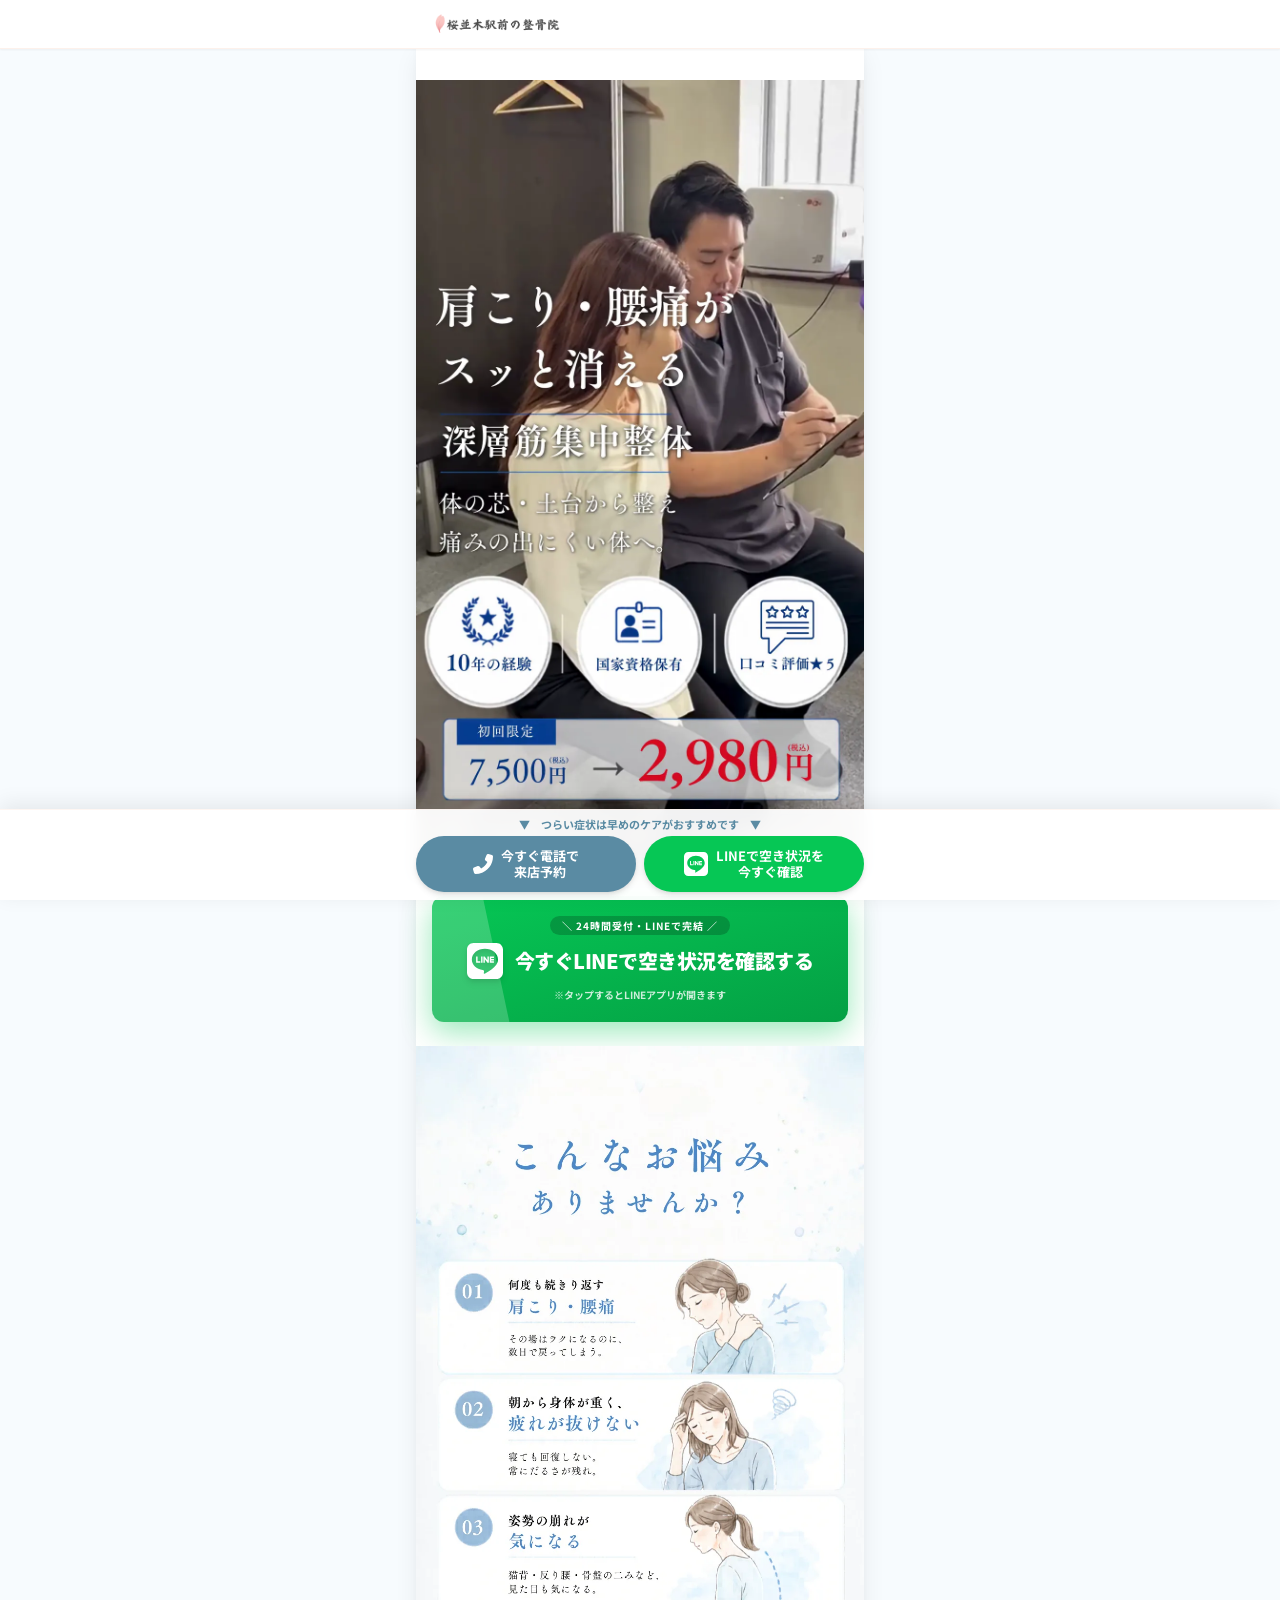
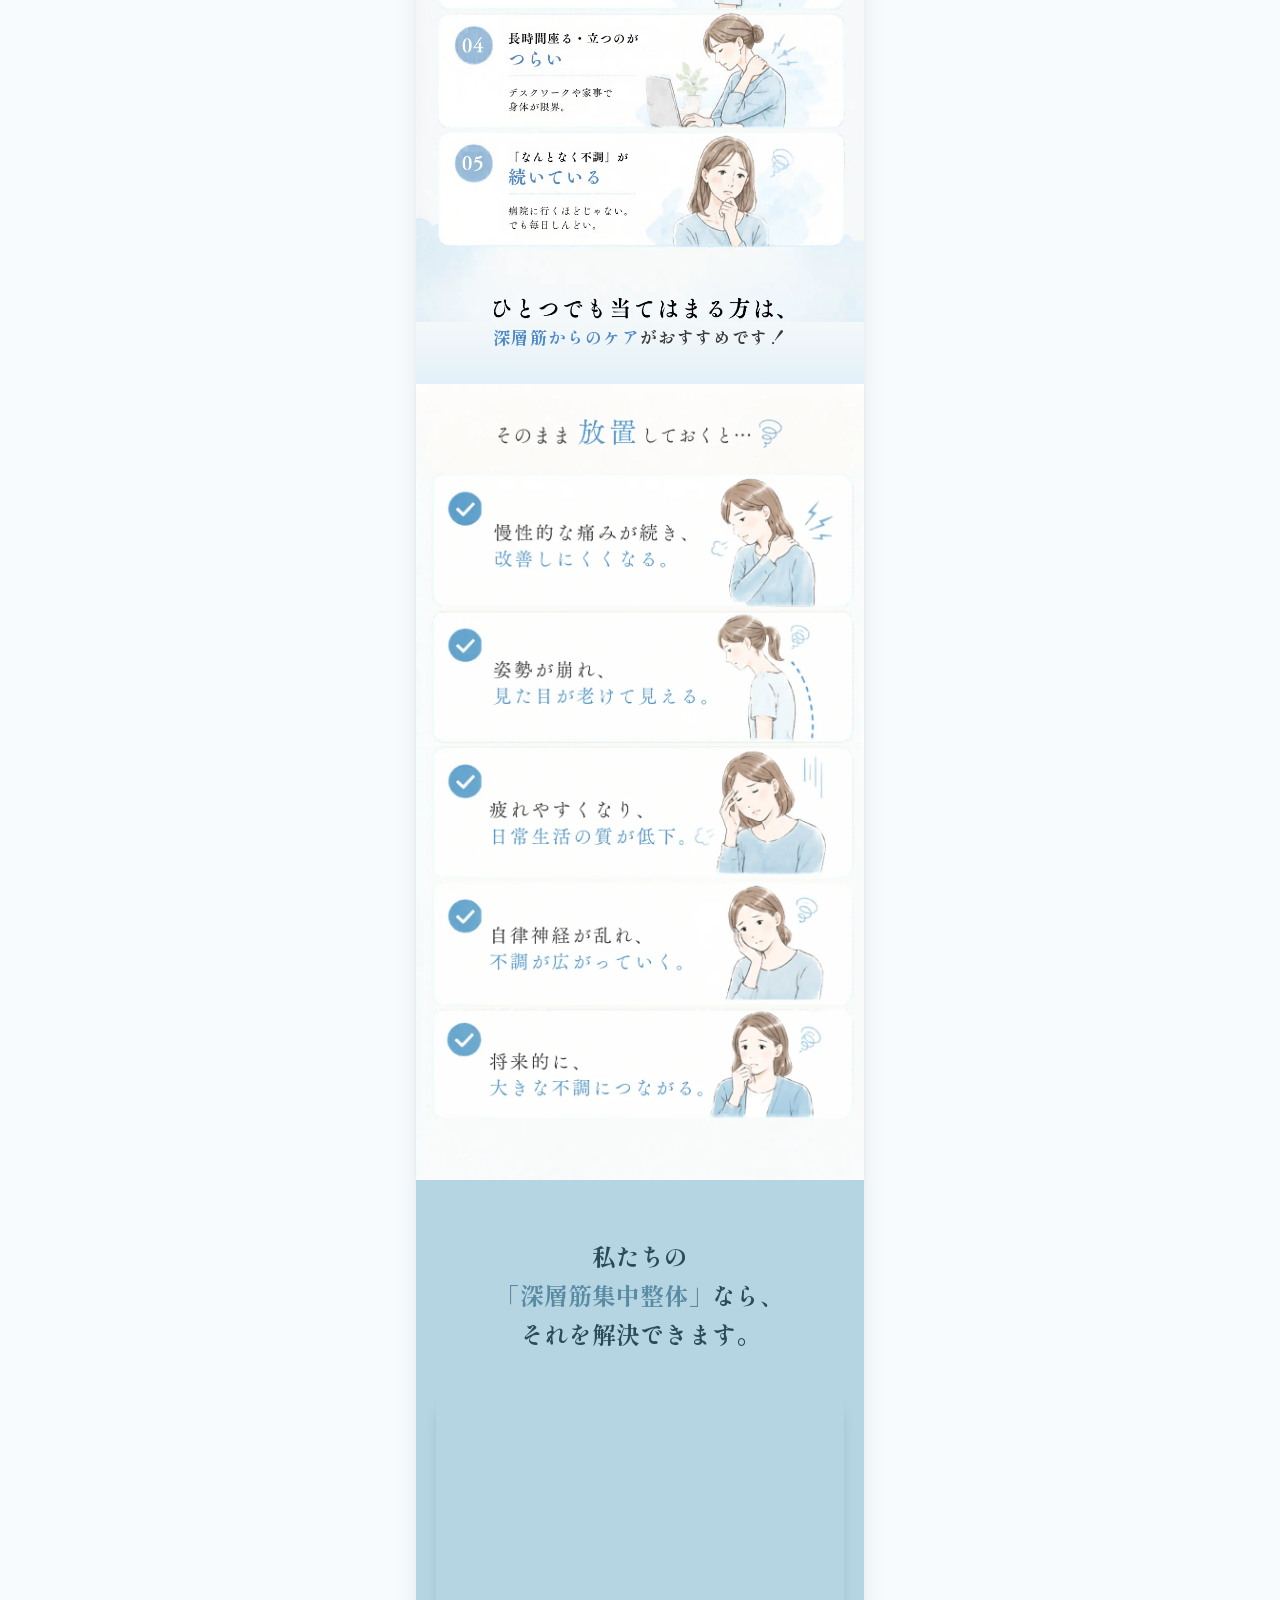
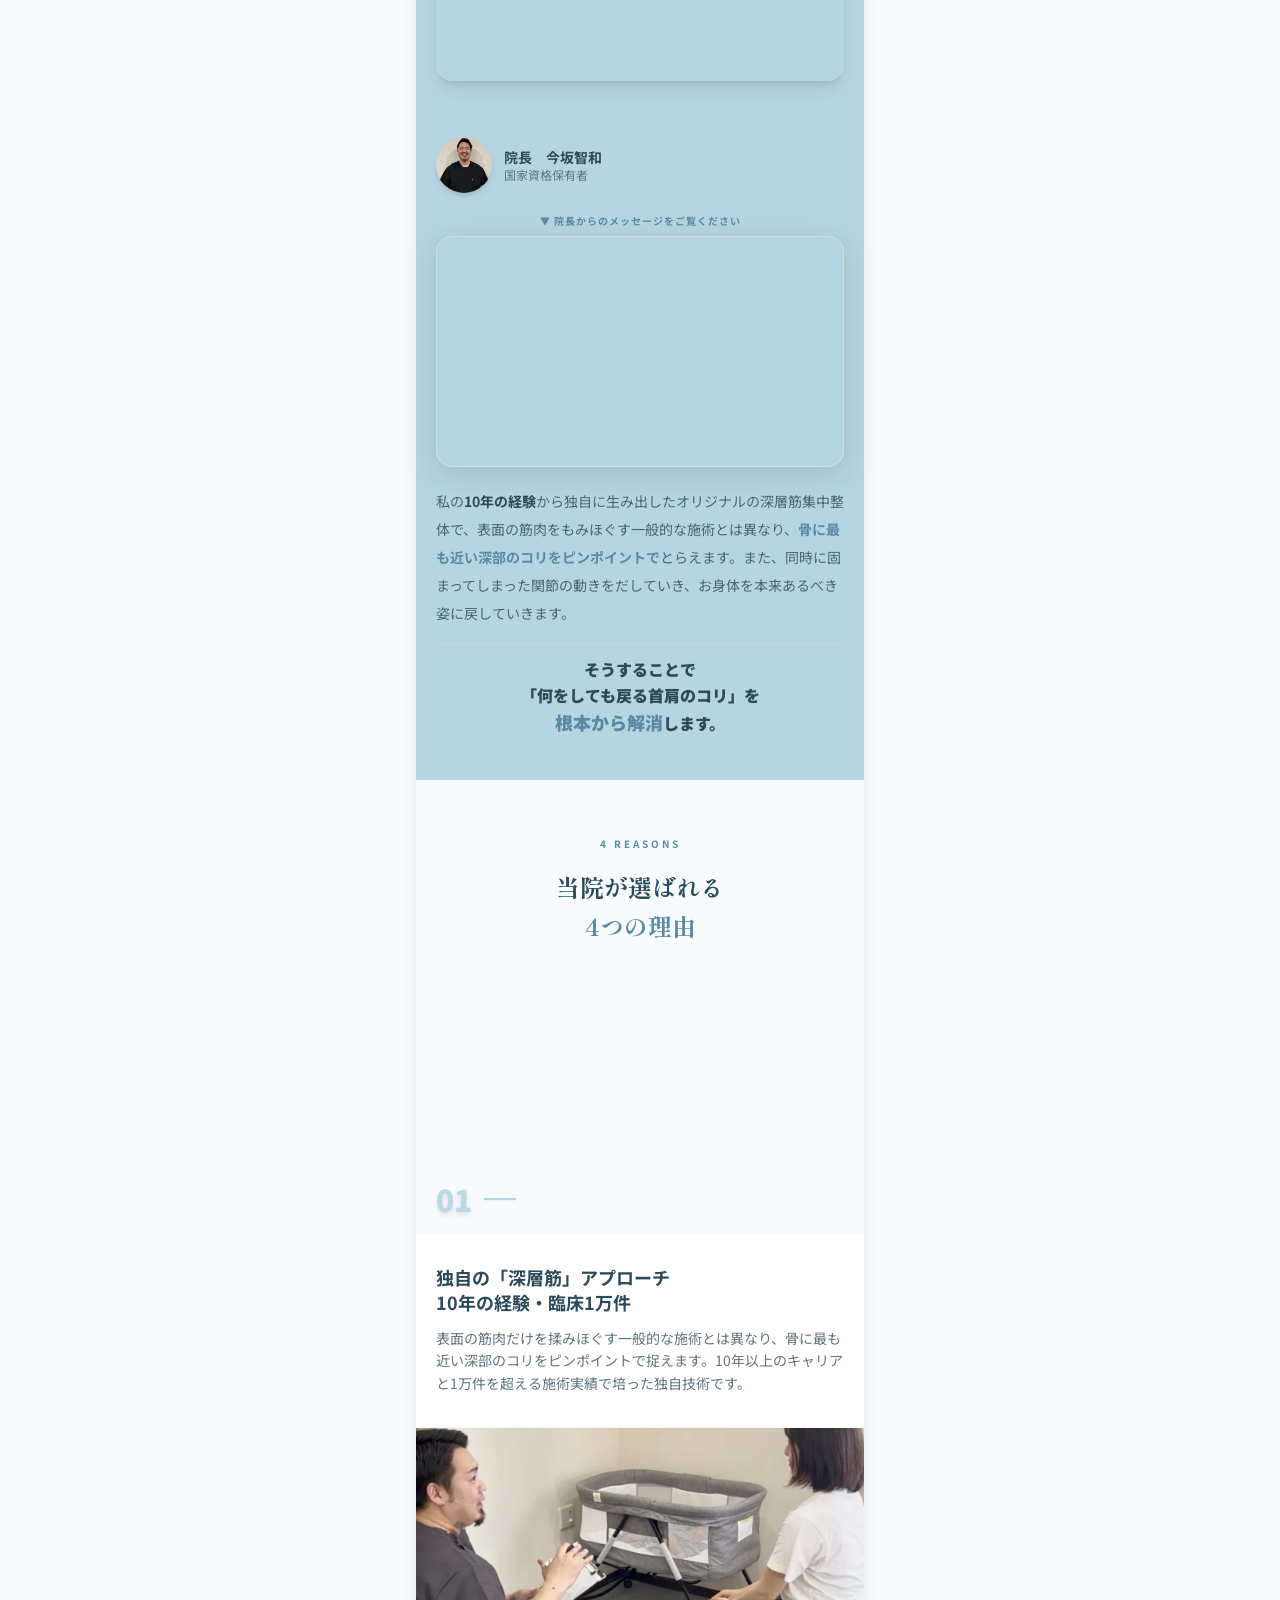
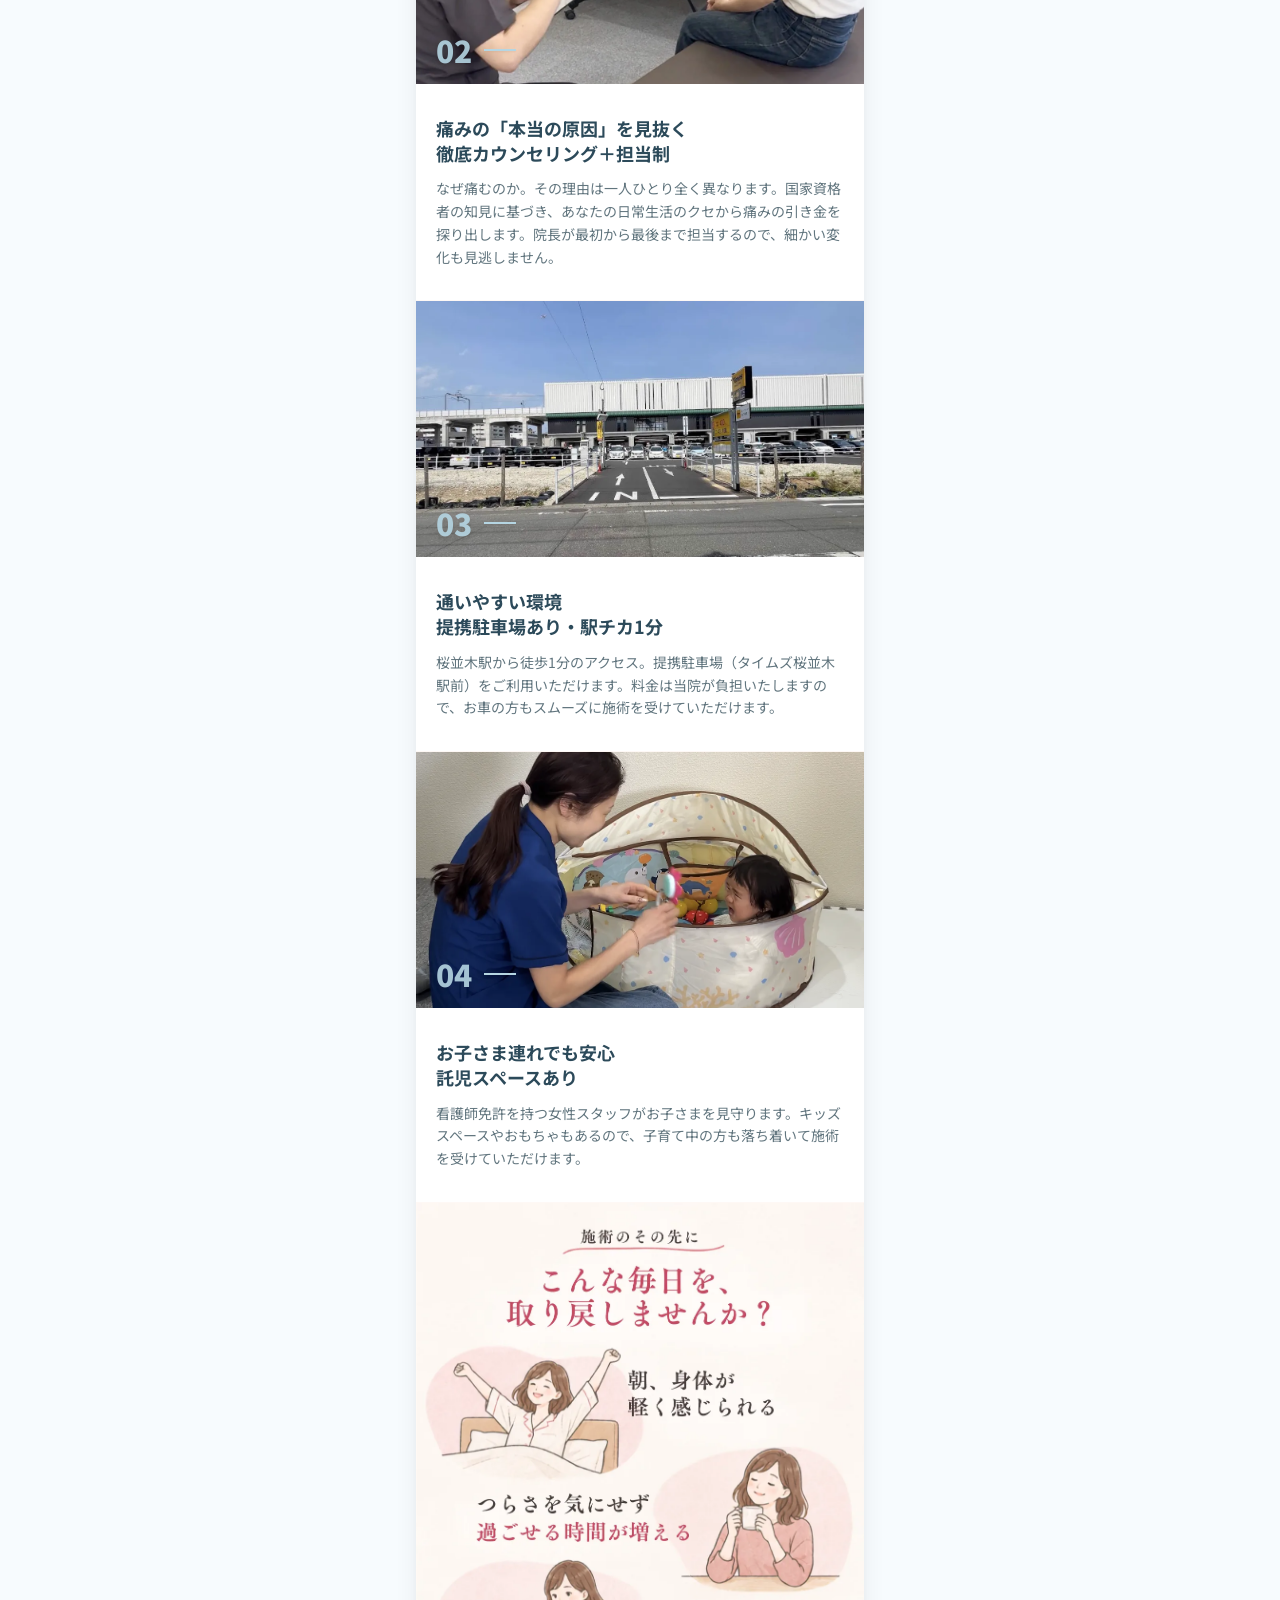
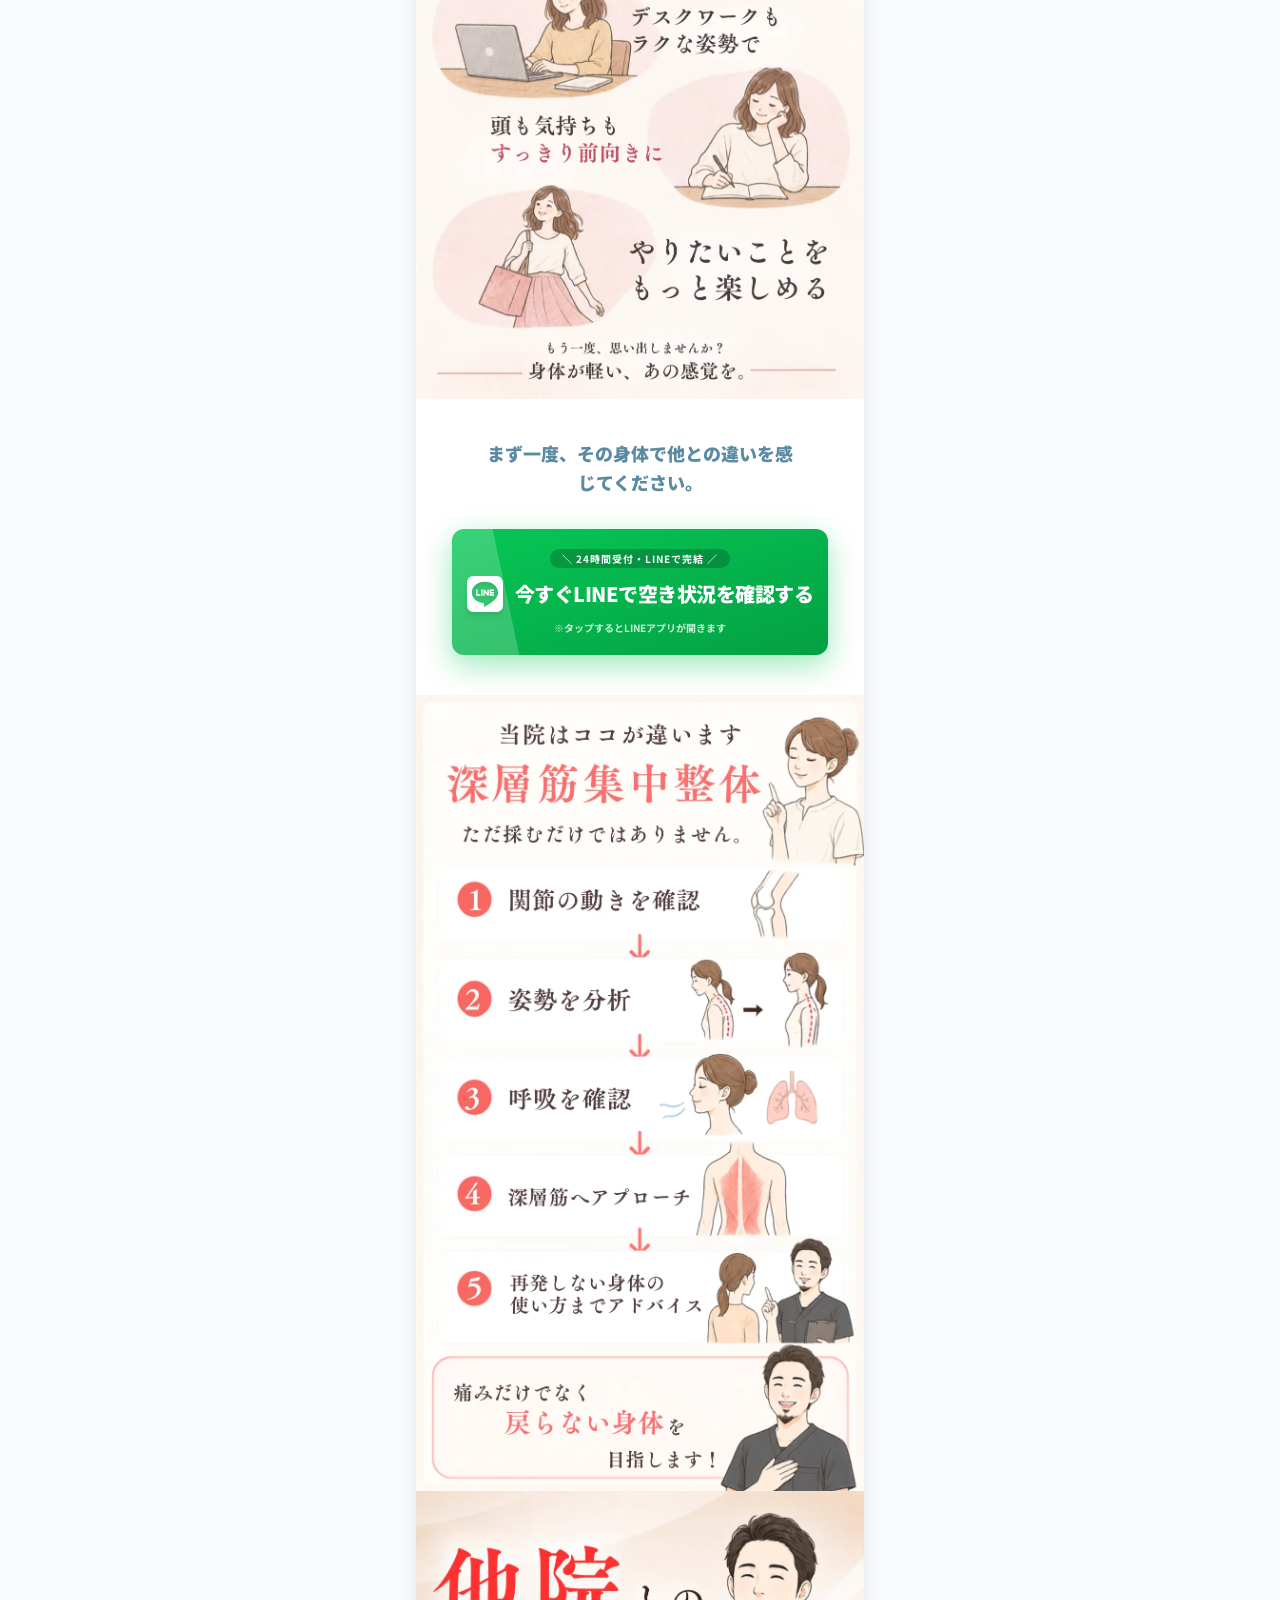
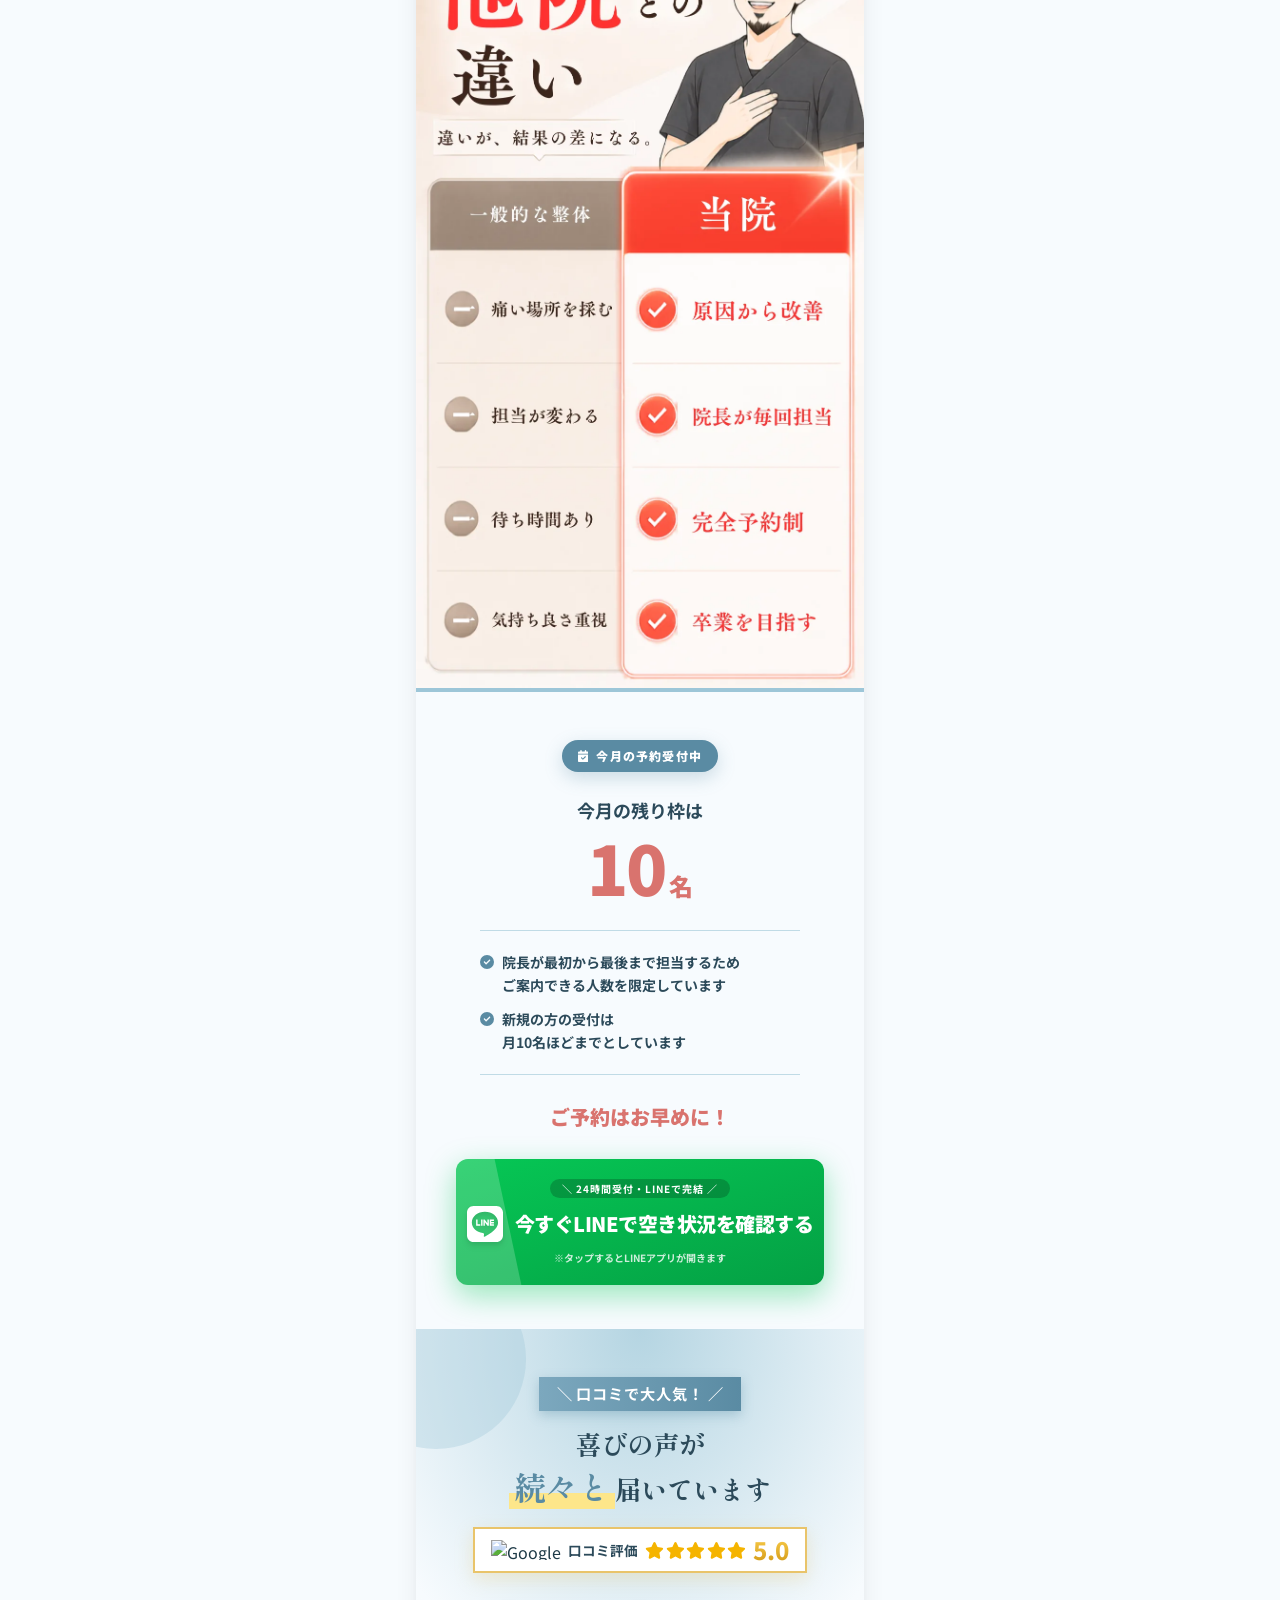
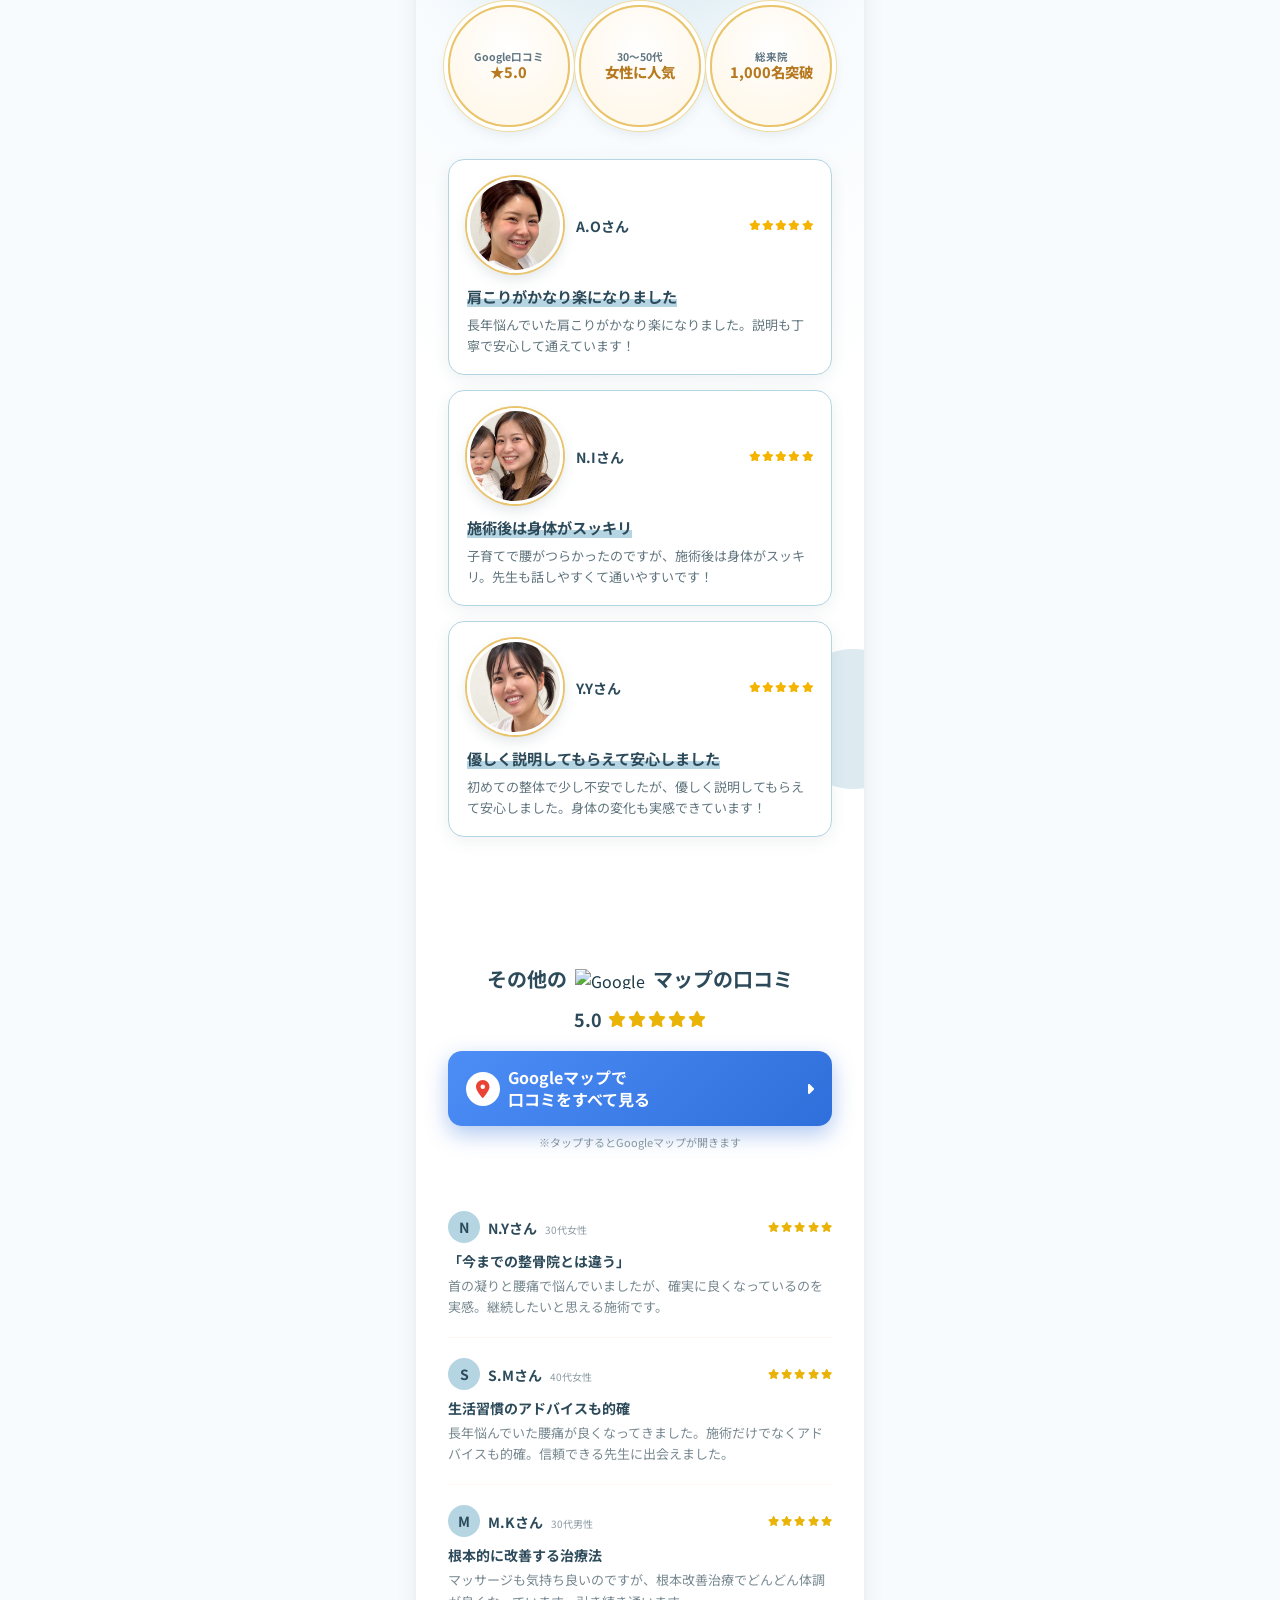
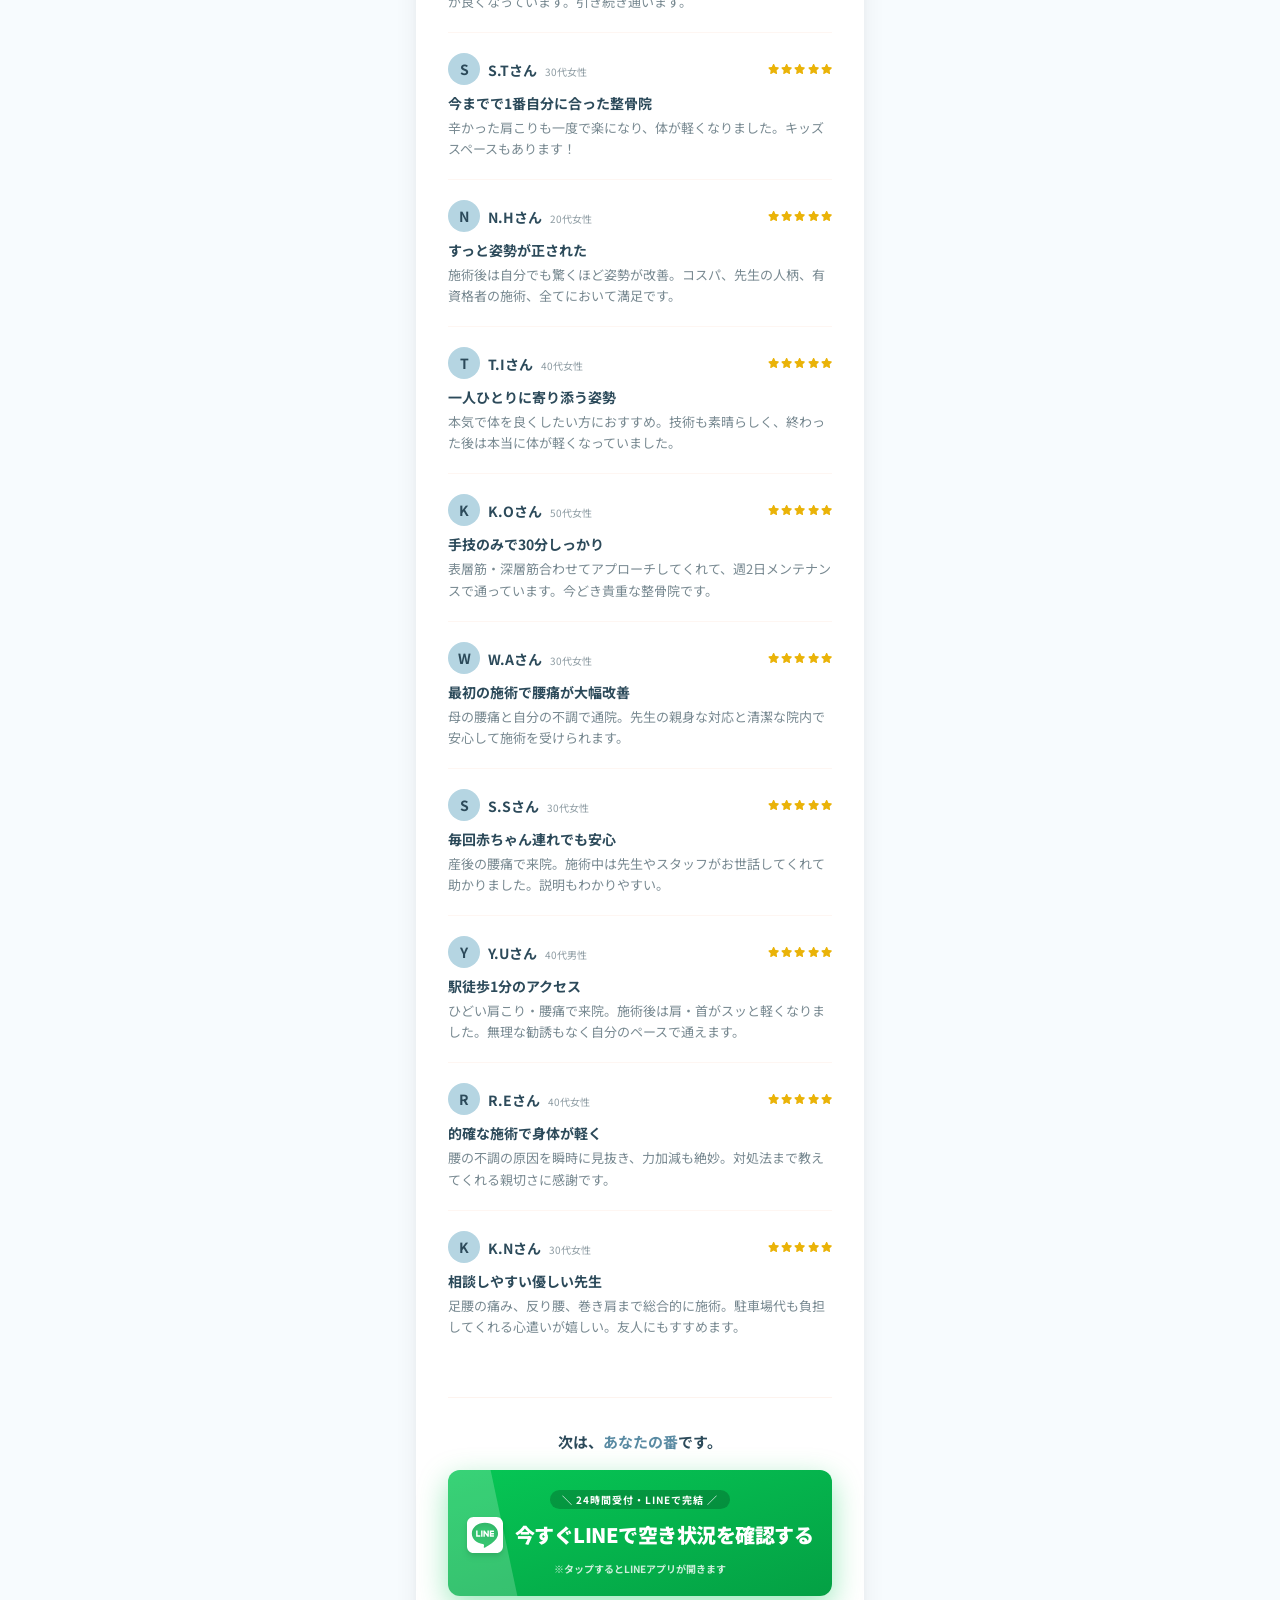
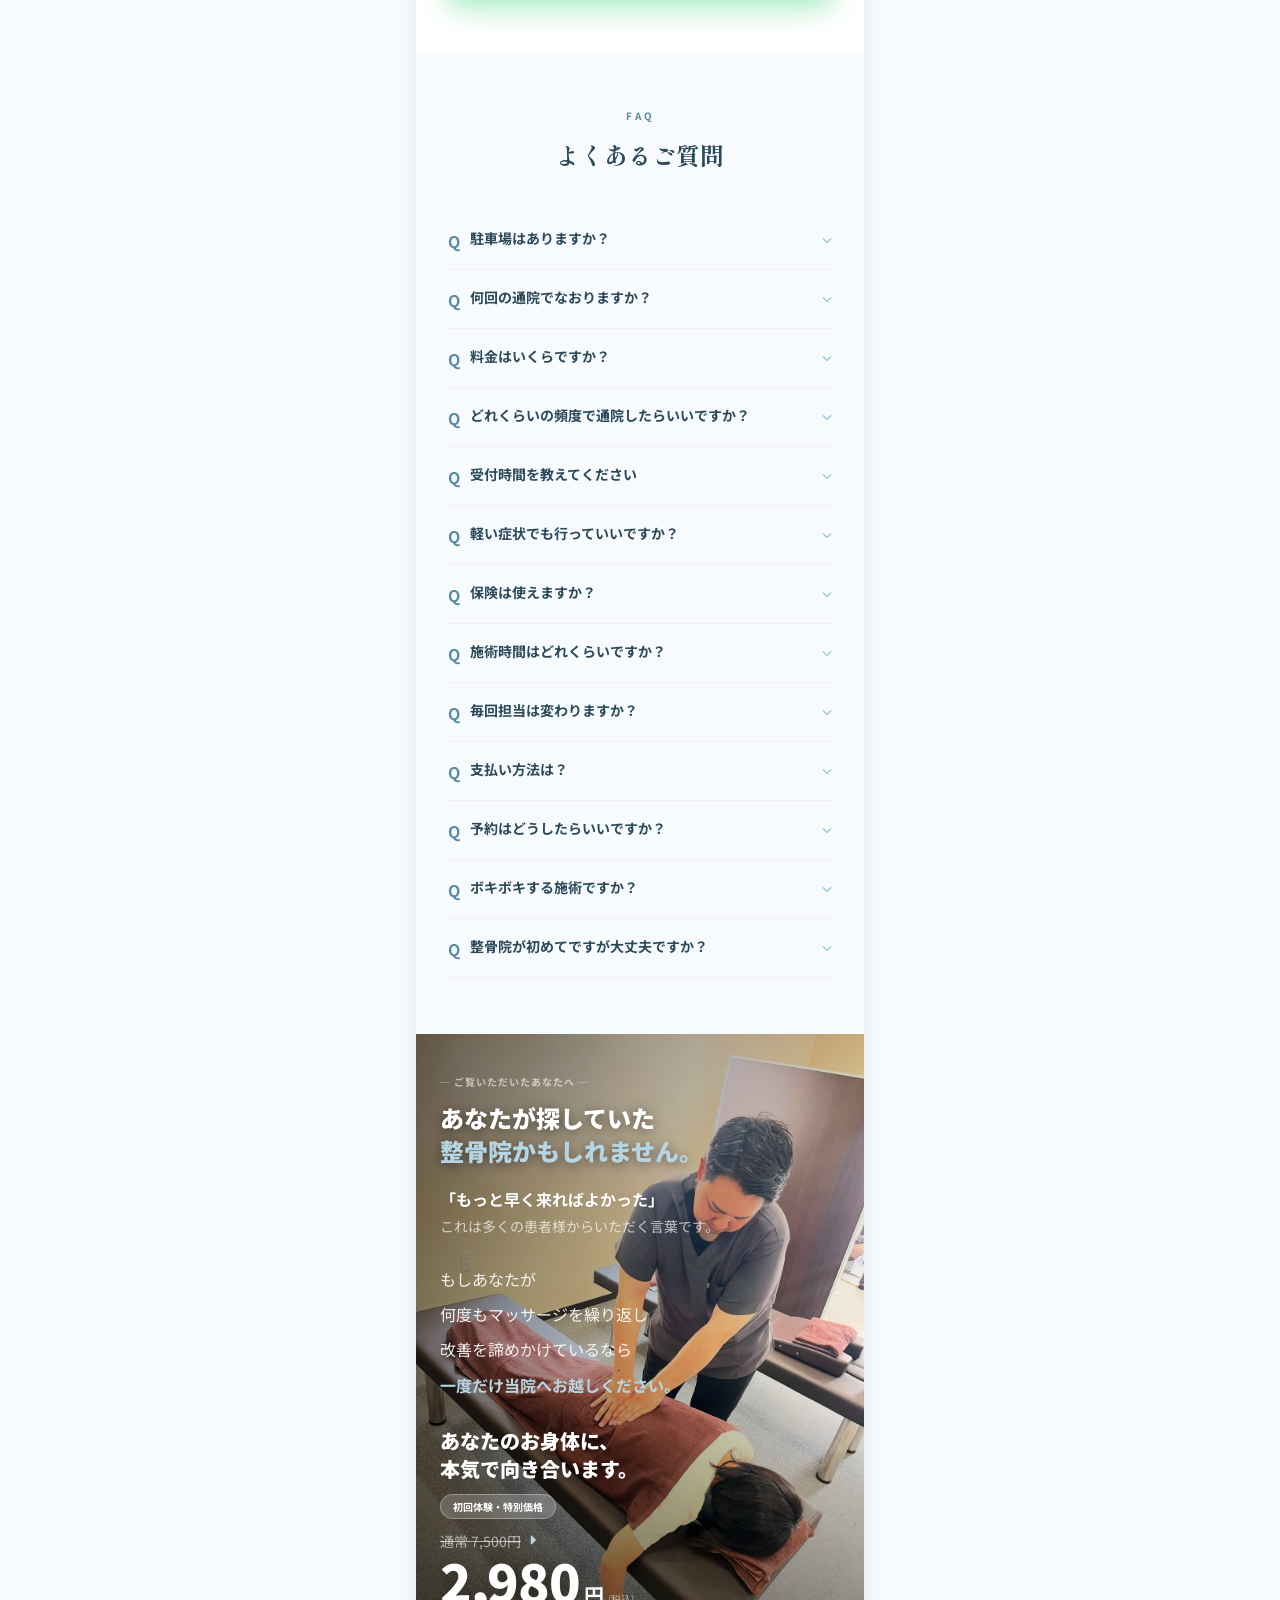
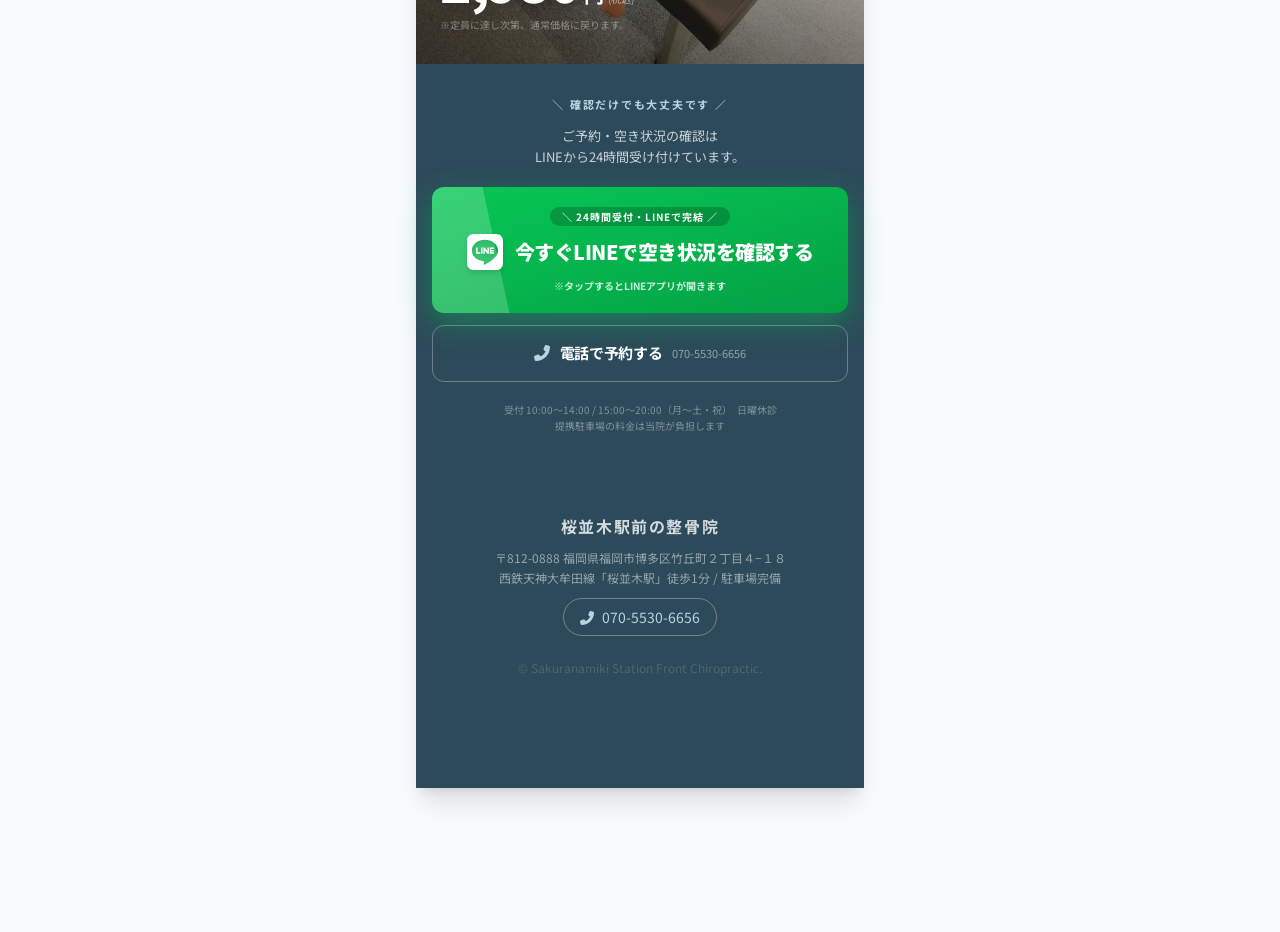
==== commit e7818a7f: "口コミのGoogleマップボタンを幅いっぱいの青いボタンに変更 Co-Authored-By: Claude Opus 5.5 <noreply@anthropic.com>" ====
--- a/index.html
+++ b/index.html
@@ -278,7 +278,7 @@
     <!-- BEGIN prerendered : 以下は tools/prerender.js の出力。直接編集しないこと。
          中身を変えるときは app.js を直してから node tools/prerender.js を実行する。 -->
     <div id="root">
-<div class="w-full max-w-md mx-auto shadow-xl bg-white min-h-screen relative my-0 md:my-8"><div class="fixed top-0 left-0 w-full bg-white/95 backdrop-blur border-b border-skin-peach/60 shadow-sm z-50"><div class="max-w-md mx-auto flex items-center justify-between px-3 py-2"><a href="#" class="flex-shrink-0"><img src="./images/logo-new2.webp" alt="桜並木駅前の整骨院" width="726" height="161" class="h-8 w-auto"/></a></div></div><div class="pt-12 bg-white"><div class="w-full"><video src="./images/hero-katakoshi.mp4" poster="./images/hero-katakoshi-poster.webp" width="940" height="1670" autoplay="" muted="" loop="" playsinline="" aria-label="肩こり・腰痛がスッと消える。深層筋集中整体。体の芯・土台から整え、痛みの出にくい体へ。10年の経験／国家資格保有／口コミ評価★5。初回限定 通常7,500円（税込）のところ2,980円（税込）。清潔で落ち着いた院内で、安心して施術を受けられます。" data-hero="" class="w-full h-auto block"></video></div><div style="padding:20px 0 24px"><div class="w-full px-4  " data-cta-line=""><a href="https://lin.ee/uqCRkRL" class="block w-full bg-gradient-to-br from-[#06C755] to-[#04a044] text-white font-bold py-5 rounded-xl shadow-[0_10px_30px_rgba(6,199,85,0.4)] hover:-translate-y-1 hover:shadow-[0_15px_40px_rgba(6,199,85,0.5)] active:scale-[0.97] transition-all relative overflow-hidden group"><div class="absolute inset-0 w-1/4 h-full bg-white/20 skew-x-12 -ml-10 group-hover:ml-[120%] transition-all duration-700"></div><div class="flex flex-col items-center gap-1 relative z-10"><span class="text-[10px] tracking-widest bg-black/20 px-3 py-0.5 rounded-full">＼ 24時間受付・LINEで完結 ／</span><div class="flex items-center gap-3 mt-1"><svg class="text-4xl drop-shadow-md" viewBox="0 0 512 512" fill="currentColor" aria-hidden="true" focusable="false" style="height:1em;width:1em;display:inline-block;vertical-align:-0.125em"><path d="M311 196.8v81.3c0 2.1-1.6 3.7-3.7 3.7h-13c-1.3 0-2.4-.7-3-1.5l-37.3-50.3v48.2c0 2.1-1.6 3.7-3.7 3.7h-13c-2.1 0-3.7-1.6-3.7-3.7V196.9c0-2.1 1.6-3.7 3.7-3.7h12.9c1.1 0 2.4 .6 3 1.6l37.3 50.3V196.9c0-2.1 1.6-3.7 3.7-3.7h13c2.1-.1 3.8 1.6 3.8 3.5zm-93.7-3.7h-13c-2.1 0-3.7 1.6-3.7 3.7v81.3c0 2.1 1.6 3.7 3.7 3.7h13c2.1 0 3.7-1.6 3.7-3.7V196.8c0-1.9-1.6-3.7-3.7-3.7zm-31.4 68.1H150.3V196.8c0-2.1-1.6-3.7-3.7-3.7h-13c-2.1 0-3.7 1.6-3.7 3.7v81.3c0 1 .3 1.8 1 2.5c.7 .6 1.5 1 2.5 1h52.2c2.1 0 3.7-1.6 3.7-3.7v-13c0-1.9-1.6-3.7-3.5-3.7zm193.7-68.1H327.3c-1.9 0-3.7 1.6-3.7 3.7v81.3c0 1.9 1.6 3.7 3.7 3.7h52.2c2.1 0 3.7-1.6 3.7-3.7V265c0-2.1-1.6-3.7-3.7-3.7H344V247.7h35.5c2.1 0 3.7-1.6 3.7-3.7V230.9c0-2.1-1.6-3.7-3.7-3.7H344V213.5h35.5c2.1 0 3.7-1.6 3.7-3.7v-13c-.1-1.9-1.7-3.7-3.7-3.7zM512 93.4V419.4c-.1 51.2-42.1 92.7-93.4 92.6H92.6C41.4 511.9-.1 469.8 0 418.6V92.6C.1 41.4 42.2-.1 93.4 0H419.4c51.2 .1 92.7 42.1 92.6 93.4zM441.6 233.5c0-83.4-83.7-151.3-186.4-151.3s-186.4 67.9-186.4 151.3c0 74.7 66.3 137.4 155.9 149.3c21.8 4.7 19.3 12.7 14.4 42.1c-.8 4.7-3.8 18.4 16.1 10.1s107.3-63.2 146.5-108.2c27-29.7 39.9-59.8 39.9-93.1z"></path></svg><span class="text-[17px] sm:text-xl font-black tracking-tight leading-snug">今すぐLINEで<br class="sm:hidden"/>空き状況を確認する</span></div><span class="text-[10px] mt-1 opacity-80">※タップするとLINEアプリが開きます</span></div></a></div></div></div><div class="fade-up w-full"><img src="./images/empathy-yoshizumi.webp" width="864" height="1690" loading="lazy" decoding="async" alt="こんなお悩みありませんか？ 01 何度も繰り返す肩こり・腰痛（その場はラクになるのに、数日で戻ってしまう）／02 朝から身体が重く、疲れが抜けない／03 姿勢の崩れが気になる（猫背・反り腰・骨盤のゆがみなど）／04 長時間座る・立つのがつらい／05 「なんとなく不調」が続いている。ひとつでも当てはまる方は、" class="w-full h-auto block"/><p class="font-mincho font-bold text-center" style="margin:0;padding:2px 16px 34px;background:linear-gradient(#f4f8f9, #e3f0f9);color:#3a3a3a;font-size:17px;letter-spacing:0.08em"><span style="color:#4c88c8">深層筋からのケア</span>がおすすめです！</p></div><div class="fade-up w-full"><img src="./images/problem-yoshizumi.webp" width="941" height="1672" loading="lazy" decoding="async" alt="そのまま放置しておくと… 慢性的な痛みが続き、改善しにくくなる／姿勢が崩れ、見た目が老けて見える／疲れやすくなり、日常生活の質が低下／自律神経が乱れ、不調が広がっていく／将来的に、大きな不調につながる。" class="w-full h-auto block drop-shadow-sm"/></div><div class="fade-up w-full bg-skin-peach"><div class="px-5 pt-14 pb-6 text-center"><h2 class="font-mincho text-2xl font-bold text-skin-dark mb-4 leading-relaxed">私たちの<br/><span class="text-skin-rose">「深層筋集中整体」</span>なら、<br/>それを解決できます。</h2></div><div class="px-5 pb-6"><div class="rounded-2xl shadow-lg overflow-hidden"><video src="./images/solution-video-sm.mp4" preload="metadata" autoplay="" muted="" loop="" playsinline="" class="w-full h-72 object-cover"></video></div></div><div class="px-5 py-8"><div class="flex items-center gap-3 mb-5"><img src="./images/director.webp" width="857" height="849" loading="lazy" decoding="async" alt="桜並木駅前の整骨院 院長 今坂智和（国家資格保有）" class="w-14 h-14 rounded-full object-cover shadow-md flex-shrink-0"/><div><p class="text-skin-dark font-bold text-sm">院長　今坂智和</p><p class="text-xs text-skin-text/60">国家資格保有者</p></div></div><div class="mb-5"><p class="text-[10px] text-skin-rose font-bold tracking-widest mb-2 text-center">▼ 院長からのメッセージをご覧ください</p><div class="relative w-full rounded-2xl overflow-hidden shadow-[0_8px_30px_rgba(0,0,0,0.12)] border border-skin-peach/40" style="padding-top:56.25%"><iframe class="absolute inset-0 w-full h-full" src="https://www.youtube.com/embed/KWMeWBIzs2o?rel=0&amp;modestbranding=1" title="院長からのメッセージ" frameBorder="0" allow="accelerometer; autoplay; clipboard-write; encrypted-media; gyroscope; picture-in-picture" allowfullscreen=""></iframe></div></div><p class="text-sm leading-[2] text-skin-dark/80 mb-3">私の<span class="text-skin-dark font-bold">10年の経験</span>から独自に生み出したオリジナルの深層筋集中整体で、表面の筋肉をもみほぐす一般的な施術とは異なり、<span class="text-skin-rose font-bold">骨に最も近い深部のコリをピンポイントで</span>とらえます。また、同時に固まってしまった関節の動きをだしていき、お身体を本来あるべき姿に戻していきます。</p><p class="text-base leading-relaxed text-skin-dark font-black text-center mt-4 py-3 border-t border-skin-blush/40">そうすることで<br/>「何をしても戻る首肩のコリ」を<br/><span class="text-skin-rose text-lg">根本から解消</span>します。</p></div></div><div class="fade-up w-full bg-skin-cream"><div class="px-5 pt-14 pb-8 text-center"><span class="text-skin-rose text-[10px] tracking-[0.3em] font-bold block mb-4">4 REASONS</span><h2 class="font-mincho text-2xl font-bold text-skin-dark leading-relaxed">当院が選ばれる<br/><span class="text-skin-rose">4つの理由</span></h2></div><div class="w-full"><div class="w-full relative"><video src="./images/technique-sm.mp4" preload="metadata" autoplay="" muted="" loop="" playsinline="" class="w-full h-64 object-cover block"></video><div class="absolute bottom-4 left-5 flex items-center gap-3"><span class="text-skin-peach font-black text-3xl opacity-90 drop-shadow-md">01</span><div class="h-[2px] bg-skin-peach w-8 shadow-sm"></div></div></div><div class="px-5 py-8 bg-white border-b border-skin-peach/30"><h3 class="text-lg font-bold text-skin-dark mb-3 leading-snug">独自の「深層筋」アプローチ<br/>10年の経験・臨床1万件</h3><p class="text-sm text-skin-text/70 leading-relaxed">表面の筋肉だけを揉みほぐす一般的な施術とは異なり、骨に最も近い深部のコリをピンポイントで捉えます。10年以上のキャリアと1万件を超える施術実績で培った独自技術です。</p></div></div><div class="w-full"><div class="w-full relative"><img src="./images/counseling.webp" alt="feature" loading="lazy" decoding="async" class="w-full h-64 object-cover block"/><div class="absolute bottom-4 left-5 flex items-center gap-3"><span class="text-skin-peach font-black text-3xl opacity-90 drop-shadow-md">02</span><div class="h-[2px] bg-skin-peach w-8 shadow-sm"></div></div></div><div class="px-5 py-8 bg-white border-b border-skin-peach/30"><h3 class="text-lg font-bold text-skin-dark mb-3 leading-snug">痛みの「本当の原因」を見抜く<br/>徹底カウンセリング＋担当制</h3><p class="text-sm text-skin-text/70 leading-relaxed">なぜ痛むのか。その理由は一人ひとり全く異なります。国家資格者の知見に基づき、あなたの日常生活のクセから痛みの引き金を探り出します。院長が最初から最後まで担当するので、細かい変化も見逃しません。</p></div></div><div class="w-full"><div class="w-full relative"><img src="./images/parking.webp" alt="feature" loading="lazy" decoding="async" class="w-full h-64 object-cover block"/><div class="absolute bottom-4 left-5 flex items-center gap-3"><span class="text-skin-peach font-black text-3xl opacity-90 drop-shadow-md">03</span><div class="h-[2px] bg-skin-peach w-8 shadow-sm"></div></div></div><div class="px-5 py-8 bg-white border-b border-skin-peach/30"><h3 class="text-lg font-bold text-skin-dark mb-3 leading-snug">通いやすい環境<br/>提携駐車場あり・駅チカ1分</h3><p class="text-sm text-skin-text/70 leading-relaxed">桜並木駅から徒歩1分のアクセス。提携駐車場（タイムズ桜並木駅前）をご利用いただけます。料金は当院が負担いたしますので、お車の方もスムーズに施術を受けていただけます。</p></div></div><div class="w-full"><div class="w-full relative"><img src="./images/childcare.webp" alt="feature" loading="lazy" decoding="async" class="w-full h-64 object-cover block"/><div class="absolute bottom-4 left-5 flex items-center gap-3"><span class="text-skin-peach font-black text-3xl opacity-90 drop-shadow-md">04</span><div class="h-[2px] bg-skin-peach w-8 shadow-sm"></div></div></div><div class="px-5 py-8 bg-white border-b border-skin-peach/30"><h3 class="text-lg font-bold text-skin-dark mb-3 leading-snug">お子さま連れでも安心<br/>託児スペースあり</h3><p class="text-sm text-skin-text/70 leading-relaxed">看護師免許を持つ女性スタッフがお子さまを見守ります。キッズスペースやおもちゃもあるので、子育て中の方も落ち着いて施術を受けていただけます。</p></div></div></div><div class="fade-up w-full bg-white"><img src="./images/benefit-new.webp" width="941" height="1672" loading="lazy" decoding="async" alt="施術のその先に、こんな毎日を取り戻しませんか？　朝、身体が軽く感じられる／つらさを気にせず過ごせる時間が増える／デスクワークもラクな姿勢で／頭も気持ちもすっきり前向きに／やりたいことをもっと楽しめる" class="w-full h-auto block"/><div class="px-5 py-10 text-center"><p class="text-lg text-skin-dark font-black mb-8 max-w-xs mx-auto leading-relaxed"><span class="animate-text-shimmer text-skin-rose">まず一度、その身体で他との違いを感じてください。</span></p><div class="w-full px-4  " data-cta-line=""><a href="https://lin.ee/uqCRkRL" class="block w-full bg-gradient-to-br from-[#06C755] to-[#04a044] text-white font-bold py-5 rounded-xl shadow-[0_10px_30px_rgba(6,199,85,0.4)] hover:-translate-y-1 hover:shadow-[0_15px_40px_rgba(6,199,85,0.5)] active:scale-[0.97] transition-all relative overflow-hidden group"><div class="absolute inset-0 w-1/4 h-full bg-white/20 skew-x-12 -ml-10 group-hover:ml-[120%] transition-all duration-700"></div><div class="flex flex-col items-center gap-1 relative z-10"><span class="text-[10px] tracking-widest bg-black/20 px-3 py-0.5 rounded-full">＼ 24時間受付・LINEで完結 ／</span><div class="flex items-center gap-3 mt-1"><svg class="text-4xl drop-shadow-md" viewBox="0 0 512 512" fill="currentColor" aria-hidden="true" focusable="false" style="height:1em;width:1em;display:inline-block;vertical-align:-0.125em"><path d="M311 196.8v81.3c0 2.1-1.6 3.7-3.7 3.7h-13c-1.3 0-2.4-.7-3-1.5l-37.3-50.3v48.2c0 2.1-1.6 3.7-3.7 3.7h-13c-2.1 0-3.7-1.6-3.7-3.7V196.9c0-2.1 1.6-3.7 3.7-3.7h12.9c1.1 0 2.4 .6 3 1.6l37.3 50.3V196.9c0-2.1 1.6-3.7 3.7-3.7h13c2.1-.1 3.8 1.6 3.8 3.5zm-93.7-3.7h-13c-2.1 0-3.7 1.6-3.7 3.7v81.3c0 2.1 1.6 3.7 3.7 3.7h13c2.1 0 3.7-1.6 3.7-3.7V196.8c0-1.9-1.6-3.7-3.7-3.7zm-31.4 68.1H150.3V196.8c0-2.1-1.6-3.7-3.7-3.7h-13c-2.1 0-3.7 1.6-3.7 3.7v81.3c0 1 .3 1.8 1 2.5c.7 .6 1.5 1 2.5 1h52.2c2.1 0 3.7-1.6 3.7-3.7v-13c0-1.9-1.6-3.7-3.5-3.7zm193.7-68.1H327.3c-1.9 0-3.7 1.6-3.7 3.7v81.3c0 1.9 1.6 3.7 3.7 3.7h52.2c2.1 0 3.7-1.6 3.7-3.7V265c0-2.1-1.6-3.7-3.7-3.7H344V247.7h35.5c2.1 0 3.7-1.6 3.7-3.7V230.9c0-2.1-1.6-3.7-3.7-3.7H344V213.5h35.5c2.1 0 3.7-1.6 3.7-3.7v-13c-.1-1.9-1.7-3.7-3.7-3.7zM512 93.4V419.4c-.1 51.2-42.1 92.7-93.4 92.6H92.6C41.4 511.9-.1 469.8 0 418.6V92.6C.1 41.4 42.2-.1 93.4 0H419.4c51.2 .1 92.7 42.1 92.6 93.4zM441.6 233.5c0-83.4-83.7-151.3-186.4-151.3s-186.4 67.9-186.4 151.3c0 74.7 66.3 137.4 155.9 149.3c21.8 4.7 19.3 12.7 14.4 42.1c-.8 4.7-3.8 18.4 16.1 10.1s107.3-63.2 146.5-108.2c27-29.7 39.9-59.8 39.9-93.1z"></path></svg><span class="text-[17px] sm:text-xl font-black tracking-tight leading-snug">今すぐLINEで<br class="sm:hidden"/>空き状況を確認する</span></div><span class="text-[10px] mt-1 opacity-80">※タップするとLINEアプリが開きます</span></div></a></div></div></div><div class="fade-up w-full"><img src="./images/clinic-difference.webp" width="941" height="1672" loading="lazy" decoding="async" alt="当院はココが違います。深層筋集中整体はただ揉むだけではありません。1．関節の動きを確認 2．姿勢を分析 3．呼吸を確認 4．深層筋へアプローチ 5．再発しない身体の使い方までアドバイス。痛みだけでなく、戻らない身体を目指します。" class="w-full h-auto block"/></div><div class="fade-up w-full"><img src="./images/comparison-table.webp" width="941" height="1672" loading="lazy" decoding="async" alt="他院との違い。一般的な整体は痛い場所を揉む・担当が変わる・待ち時間あり・気持ち良さ重視。当院は原因から改善・院長が毎回担当・完全予約制・卒業を目指す。" class="w-full h-auto block"/></div><section class="fade-up w-full bg-skin-cream" style="border-top:4px solid #9dc6d8"><div class="px-6 pt-12 text-center" style="padding-bottom:44px"><div class="mb-6"><span class="bg-skin-rose text-white text-xs font-black px-4 py-2 rounded-full tracking-widest" style="display:inline-flex;align-items:center;gap:8px;box-shadow:0 6px 18px rgba(90,139,163,0.28)"><svg class="" viewBox="0 0 448 512" fill="currentColor" aria-hidden="true" focusable="false" style="height:1em;width:0.875em;display:inline-block;vertical-align:-0.125em"><path d="M128 0c17.7 0 32 14.3 32 32V64H288V32c0-17.7 14.3-32 32-32s32 14.3 32 32V64h48c26.5 0 48 21.5 48 48v48H0V112C0 85.5 21.5 64 48 64H96V32c0-17.7 14.3-32 32-32zM0 192H448V464c0 26.5-21.5 48-48 48H48c-26.5 0-48-21.5-48-48V192zM329 305c9.4-9.4 9.4-24.6 0-33.9s-24.6-9.4-33.9 0l-87 87-39-39c-9.4-9.4-24.6-9.4-33.9 0s-9.4 24.6 0 33.9l56 56c9.4 9.4 24.6 9.4 33.9 0L329 305z"></path></svg>今月の予約受付中</span></div><p class="text-skin-dark font-bold text-lg mb-2 leading-relaxed">今月の残り枠は</p><p style="color:#d9736e;margin-bottom:28px"><span data-slots-count="" class="font-black leading-none tracking-tight" style="font-size:68px">9</span><span class="text-2xl font-black ml-1">名</span></p><div class="max-w-xs mx-auto text-left" style="margin-bottom:28px;padding:20px 0 8px;border-top:1px solid rgba(157,198,216,0.6);border-bottom:1px solid rgba(157,198,216,0.6)"><p class="flex items-start gap-2 text-sm text-skin-dark font-bold leading-relaxed" style="margin:0 0 12px"><svg class="text-skin-rose mt-1 flex-shrink-0" viewBox="0 0 512 512" fill="currentColor" aria-hidden="true" focusable="false" style="height:1em;width:1em;display:inline-block;vertical-align:-0.125em"><path d="M256 512A256 256 0 1 0 256 0a256 256 0 1 0 0 512zM369 209L241 337c-9.4 9.4-24.6 9.4-33.9 0l-64-64c-9.4-9.4-9.4-24.6 0-33.9s24.6-9.4 33.9 0l47 47L335 175c9.4-9.4 24.6-9.4 33.9 0s9.4 24.6 0 33.9z"></path></svg><span>院長が最初から最後まで担当するため<br/>ご案内できる人数を限定しています</span></p><p class="flex items-start gap-2 text-sm text-skin-dark font-bold leading-relaxed" style="margin:0 0 12px"><svg class="text-skin-rose mt-1 flex-shrink-0" viewBox="0 0 512 512" fill="currentColor" aria-hidden="true" focusable="false" style="height:1em;width:1em;display:inline-block;vertical-align:-0.125em"><path d="M256 512A256 256 0 1 0 256 0a256 256 0 1 0 0 512zM369 209L241 337c-9.4 9.4-24.6 9.4-33.9 0l-64-64c-9.4-9.4-9.4-24.6 0-33.9s24.6-9.4 33.9 0l47 47L335 175c9.4-9.4 24.6-9.4 33.9 0s9.4 24.6 0 33.9z"></path></svg><span>新規の方の受付は<br/>月10名ほどまでとしています</span></p></div><p class="font-black text-xl" style="color:#d9736e;margin-bottom:28px">ご予約はお早めに！</p><div class="w-full px-4  " data-cta-line=""><a href="https://lin.ee/uqCRkRL" class="block w-full bg-gradient-to-br from-[#06C755] to-[#04a044] text-white font-bold py-5 rounded-xl shadow-[0_10px_30px_rgba(6,199,85,0.4)] hover:-translate-y-1 hover:shadow-[0_15px_40px_rgba(6,199,85,0.5)] active:scale-[0.97] transition-all relative overflow-hidden group"><div class="absolute inset-0 w-1/4 h-full bg-white/20 skew-x-12 -ml-10 group-hover:ml-[120%] transition-all duration-700"></div><div class="flex flex-col items-center gap-1 relative z-10"><span class="text-[10px] tracking-widest bg-black/20 px-3 py-0.5 rounded-full">＼ 24時間受付・LINEで完結 ／</span><div class="flex items-center gap-3 mt-1"><svg class="text-4xl drop-shadow-md" viewBox="0 0 512 512" fill="currentColor" aria-hidden="true" focusable="false" style="height:1em;width:1em;display:inline-block;vertical-align:-0.125em"><path d="M311 196.8v81.3c0 2.1-1.6 3.7-3.7 3.7h-13c-1.3 0-2.4-.7-3-1.5l-37.3-50.3v48.2c0 2.1-1.6 3.7-3.7 3.7h-13c-2.1 0-3.7-1.6-3.7-3.7V196.9c0-2.1 1.6-3.7 3.7-3.7h12.9c1.1 0 2.4 .6 3 1.6l37.3 50.3V196.9c0-2.1 1.6-3.7 3.7-3.7h13c2.1-.1 3.8 1.6 3.8 3.5zm-93.7-3.7h-13c-2.1 0-3.7 1.6-3.7 3.7v81.3c0 2.1 1.6 3.7 3.7 3.7h13c2.1 0 3.7-1.6 3.7-3.7V196.8c0-1.9-1.6-3.7-3.7-3.7zm-31.4 68.1H150.3V196.8c0-2.1-1.6-3.7-3.7-3.7h-13c-2.1 0-3.7 1.6-3.7 3.7v81.3c0 1 .3 1.8 1 2.5c.7 .6 1.5 1 2.5 1h52.2c2.1 0 3.7-1.6 3.7-3.7v-13c0-1.9-1.6-3.7-3.5-3.7zm193.7-68.1H327.3c-1.9 0-3.7 1.6-3.7 3.7v81.3c0 1.9 1.6 3.7 3.7 3.7h52.2c2.1 0 3.7-1.6 3.7-3.7V265c0-2.1-1.6-3.7-3.7-3.7H344V247.7h35.5c2.1 0 3.7-1.6 3.7-3.7V230.9c0-2.1-1.6-3.7-3.7-3.7H344V213.5h35.5c2.1 0 3.7-1.6 3.7-3.7v-13c-.1-1.9-1.7-3.7-3.7-3.7zM512 93.4V419.4c-.1 51.2-42.1 92.7-93.4 92.6H92.6C41.4 511.9-.1 469.8 0 418.6V92.6C.1 41.4 42.2-.1 93.4 0H419.4c51.2 .1 92.7 42.1 92.6 93.4zM441.6 233.5c0-83.4-83.7-151.3-186.4-151.3s-186.4 67.9-186.4 151.3c0 74.7 66.3 137.4 155.9 149.3c21.8 4.7 19.3 12.7 14.4 42.1c-.8 4.7-3.8 18.4 16.1 10.1s107.3-63.2 146.5-108.2c27-29.7 39.9-59.8 39.9-93.1z"></path></svg><span class="text-[17px] sm:text-xl font-black tracking-tight leading-snug">今すぐLINEで<br class="sm:hidden"/>空き状況を確認する</span></div><span class="text-[10px] mt-1 opacity-80">※タップするとLINEアプリが開きます</span></div></a></div></div></section><section id="voices" class="fade-up w-full rv-sec"><div class="px-5 pt-12 rv-inner"><div class="text-center mb-8"><p class="rv-ribbon">＼ 口コミで大人気！ ／</p><h2 class="rv-heading font-mincho">喜びの声が<br/><span class="rv-heading-em">続々と</span>届いています</h2><div class="rv-score"><img src="https://upload.wikimedia.org/wikipedia/commons/2/2f/Google_2015_logo.svg" alt="Google" class="h-5"/><span class="rv-score-label">口コミ評価</span><div class="rv-stars rv-stars-lg"><svg class="" viewBox="0 0 576 512" fill="currentColor" aria-hidden="true" focusable="false" style="height:1em;width:1.125em;display:inline-block;vertical-align:-0.125em"><path d="M316.9 18C311.6 7 300.4 0 288.1 0s-23.4 7-28.8 18L195 150.3 51.4 171.5c-12 1.8-22 10.2-25.7 21.7s-.7 24.2 7.9 32.7L137.8 329 113.2 474.7c-2 12 3 24.2 12.9 31.3s23 8 33.8 2.3l128.3-68.5 128.3 68.5c10.8 5.7 23.9 4.9 33.8-2.3s14.9-19.3 12.9-31.3L438.5 329 542.7 225.9c8.6-8.5 11.7-21.2 7.9-32.7s-13.7-19.9-25.7-21.7L381.2 150.3 316.9 18z"></path></svg><svg class="" viewBox="0 0 576 512" fill="currentColor" aria-hidden="true" focusable="false" style="height:1em;width:1.125em;display:inline-block;vertical-align:-0.125em"><path d="M316.9 18C311.6 7 300.4 0 288.1 0s-23.4 7-28.8 18L195 150.3 51.4 171.5c-12 1.8-22 10.2-25.7 21.7s-.7 24.2 7.9 32.7L137.8 329 113.2 474.7c-2 12 3 24.2 12.9 31.3s23 8 33.8 2.3l128.3-68.5 128.3 68.5c10.8 5.7 23.9 4.9 33.8-2.3s14.9-19.3 12.9-31.3L438.5 329 542.7 225.9c8.6-8.5 11.7-21.2 7.9-32.7s-13.7-19.9-25.7-21.7L381.2 150.3 316.9 18z"></path></svg><svg class="" viewBox="0 0 576 512" fill="currentColor" aria-hidden="true" focusable="false" style="height:1em;width:1.125em;display:inline-block;vertical-align:-0.125em"><path d="M316.9 18C311.6 7 300.4 0 288.1 0s-23.4 7-28.8 18L195 150.3 51.4 171.5c-12 1.8-22 10.2-25.7 21.7s-.7 24.2 7.9 32.7L137.8 329 113.2 474.7c-2 12 3 24.2 12.9 31.3s23 8 33.8 2.3l128.3-68.5 128.3 68.5c10.8 5.7 23.9 4.9 33.8-2.3s14.9-19.3 12.9-31.3L438.5 329 542.7 225.9c8.6-8.5 11.7-21.2 7.9-32.7s-13.7-19.9-25.7-21.7L381.2 150.3 316.9 18z"></path></svg><svg class="" viewBox="0 0 576 512" fill="currentColor" aria-hidden="true" focusable="false" style="height:1em;width:1.125em;display:inline-block;vertical-align:-0.125em"><path d="M316.9 18C311.6 7 300.4 0 288.1 0s-23.4 7-28.8 18L195 150.3 51.4 171.5c-12 1.8-22 10.2-25.7 21.7s-.7 24.2 7.9 32.7L137.8 329 113.2 474.7c-2 12 3 24.2 12.9 31.3s23 8 33.8 2.3l128.3-68.5 128.3 68.5c10.8 5.7 23.9 4.9 33.8-2.3s14.9-19.3 12.9-31.3L438.5 329 542.7 225.9c8.6-8.5 11.7-21.2 7.9-32.7s-13.7-19.9-25.7-21.7L381.2 150.3 316.9 18z"></path></svg><svg class="" viewBox="0 0 576 512" fill="currentColor" aria-hidden="true" focusable="false" style="height:1em;width:1.125em;display:inline-block;vertical-align:-0.125em"><path d="M316.9 18C311.6 7 300.4 0 288.1 0s-23.4 7-28.8 18L195 150.3 51.4 171.5c-12 1.8-22 10.2-25.7 21.7s-.7 24.2 7.9 32.7L137.8 329 113.2 474.7c-2 12 3 24.2 12.9 31.3s23 8 33.8 2.3l128.3-68.5 128.3 68.5c10.8 5.7 23.9 4.9 33.8-2.3s14.9-19.3 12.9-31.3L438.5 329 542.7 225.9c8.6-8.5 11.7-21.2 7.9-32.7s-13.7-19.9-25.7-21.7L381.2 150.3 316.9 18z"></path></svg></div><span class="rv-score-num">5.0</span></div></div><ul class="rv-badges"><li class="rv-badge"><span class="rv-badge-sub">Google口コミ</span><b>★5.0</b></li><li class="rv-badge"><span class="rv-badge-sub">30〜50代</span><b>女性に人気</b></li><li class="rv-badge"><span class="rv-badge-sub">総来院</span><b>1,000名突破</b></li></ul><div class="max-w-sm mx-auto rv-list"><div class="rv-card"><div class="flex items-center justify-between mb-3"><div class="flex items-center gap-2"><img src="./images/voice-ao.webp" alt="A.Oさん" width="96" height="96" loading="lazy" decoding="async" class="rv-photo"/><div><span class="font-bold text-skin-dark text-sm">A.Oさん</span></div></div><div class="rv-stars rv-stars-sm"><svg class="" viewBox="0 0 576 512" fill="currentColor" aria-hidden="true" focusable="false" style="height:1em;width:1.125em;display:inline-block;vertical-align:-0.125em"><path d="M316.9 18C311.6 7 300.4 0 288.1 0s-23.4 7-28.8 18L195 150.3 51.4 171.5c-12 1.8-22 10.2-25.7 21.7s-.7 24.2 7.9 32.7L137.8 329 113.2 474.7c-2 12 3 24.2 12.9 31.3s23 8 33.8 2.3l128.3-68.5 128.3 68.5c10.8 5.7 23.9 4.9 33.8-2.3s14.9-19.3 12.9-31.3L438.5 329 542.7 225.9c8.6-8.5 11.7-21.2 7.9-32.7s-13.7-19.9-25.7-21.7L381.2 150.3 316.9 18z"></path></svg><svg class="" viewBox="0 0 576 512" fill="currentColor" aria-hidden="true" focusable="false" style="height:1em;width:1.125em;display:inline-block;vertical-align:-0.125em"><path d="M316.9 18C311.6 7 300.4 0 288.1 0s-23.4 7-28.8 18L195 150.3 51.4 171.5c-12 1.8-22 10.2-25.7 21.7s-.7 24.2 7.9 32.7L137.8 329 113.2 474.7c-2 12 3 24.2 12.9 31.3s23 8 33.8 2.3l128.3-68.5 128.3 68.5c10.8 5.7 23.9 4.9 33.8-2.3s14.9-19.3 12.9-31.3L438.5 329 542.7 225.9c8.6-8.5 11.7-21.2 7.9-32.7s-13.7-19.9-25.7-21.7L381.2 150.3 316.9 18z"></path></svg><svg class="" viewBox="0 0 576 512" fill="currentColor" aria-hidden="true" focusable="false" style="height:1em;width:1.125em;display:inline-block;vertical-align:-0.125em"><path d="M316.9 18C311.6 7 300.4 0 288.1 0s-23.4 7-28.8 18L195 150.3 51.4 171.5c-12 1.8-22 10.2-25.7 21.7s-.7 24.2 7.9 32.7L137.8 329 113.2 474.7c-2 12 3 24.2 12.9 31.3s23 8 33.8 2.3l128.3-68.5 128.3 68.5c10.8 5.7 23.9 4.9 33.8-2.3s14.9-19.3 12.9-31.3L438.5 329 542.7 225.9c8.6-8.5 11.7-21.2 7.9-32.7s-13.7-19.9-25.7-21.7L381.2 150.3 316.9 18z"></path></svg><svg class="" viewBox="0 0 576 512" fill="currentColor" aria-hidden="true" focusable="false" style="height:1em;width:1.125em;display:inline-block;vertical-align:-0.125em"><path d="M316.9 18C311.6 7 300.4 0 288.1 0s-23.4 7-28.8 18L195 150.3 51.4 171.5c-12 1.8-22 10.2-25.7 21.7s-.7 24.2 7.9 32.7L137.8 329 113.2 474.7c-2 12 3 24.2 12.9 31.3s23 8 33.8 2.3l128.3-68.5 128.3 68.5c10.8 5.7 23.9 4.9 33.8-2.3s14.9-19.3 12.9-31.3L438.5 329 542.7 225.9c8.6-8.5 11.7-21.2 7.9-32.7s-13.7-19.9-25.7-21.7L381.2 150.3 316.9 18z"></path></svg><svg class="" viewBox="0 0 576 512" fill="currentColor" aria-hidden="true" focusable="false" style="height:1em;width:1.125em;display:inline-block;vertical-align:-0.125em"><path d="M316.9 18C311.6 7 300.4 0 288.1 0s-23.4 7-28.8 18L195 150.3 51.4 171.5c-12 1.8-22 10.2-25.7 21.7s-.7 24.2 7.9 32.7L137.8 329 113.2 474.7c-2 12 3 24.2 12.9 31.3s23 8 33.8 2.3l128.3-68.5 128.3 68.5c10.8 5.7 23.9 4.9 33.8-2.3s14.9-19.3 12.9-31.3L438.5 329 542.7 225.9c8.6-8.5 11.7-21.2 7.9-32.7s-13.7-19.9-25.7-21.7L381.2 150.3 316.9 18z"></path></svg></div></div><p class="rv-card-title"><span class="rv-mark">肩こりがかなり楽になりました</span></p><p class="text-[13px] text-skin-text/70 leading-relaxed">長年悩んでいた肩こりがかなり楽になりました。説明も丁寧で安心して通えています！</p></div><div class="rv-card"><div class="flex items-center justify-between mb-3"><div class="flex items-center gap-2"><img src="./images/voice-ni.webp" alt="N.Iさん" width="96" height="96" loading="lazy" decoding="async" class="rv-photo"/><div><span class="font-bold text-skin-dark text-sm">N.Iさん</span></div></div><div class="rv-stars rv-stars-sm"><svg class="" viewBox="0 0 576 512" fill="currentColor" aria-hidden="true" focusable="false" style="height:1em;width:1.125em;display:inline-block;vertical-align:-0.125em"><path d="M316.9 18C311.6 7 300.4 0 288.1 0s-23.4 7-28.8 18L195 150.3 51.4 171.5c-12 1.8-22 10.2-25.7 21.7s-.7 24.2 7.9 32.7L137.8 329 113.2 474.7c-2 12 3 24.2 12.9 31.3s23 8 33.8 2.3l128.3-68.5 128.3 68.5c10.8 5.7 23.9 4.9 33.8-2.3s14.9-19.3 12.9-31.3L438.5 329 542.7 225.9c8.6-8.5 11.7-21.2 7.9-32.7s-13.7-19.9-25.7-21.7L381.2 150.3 316.9 18z"></path></svg><svg class="" viewBox="0 0 576 512" fill="currentColor" aria-hidden="true" focusable="false" style="height:1em;width:1.125em;display:inline-block;vertical-align:-0.125em"><path d="M316.9 18C311.6 7 300.4 0 288.1 0s-23.4 7-28.8 18L195 150.3 51.4 171.5c-12 1.8-22 10.2-25.7 21.7s-.7 24.2 7.9 32.7L137.8 329 113.2 474.7c-2 12 3 24.2 12.9 31.3s23 8 33.8 2.3l128.3-68.5 128.3 68.5c10.8 5.7 23.9 4.9 33.8-2.3s14.9-19.3 12.9-31.3L438.5 329 542.7 225.9c8.6-8.5 11.7-21.2 7.9-32.7s-13.7-19.9-25.7-21.7L381.2 150.3 316.9 18z"></path></svg><svg class="" viewBox="0 0 576 512" fill="currentColor" aria-hidden="true" focusable="false" style="height:1em;width:1.125em;display:inline-block;vertical-align:-0.125em"><path d="M316.9 18C311.6 7 300.4 0 288.1 0s-23.4 7-28.8 18L195 150.3 51.4 171.5c-12 1.8-22 10.2-25.7 21.7s-.7 24.2 7.9 32.7L137.8 329 113.2 474.7c-2 12 3 24.2 12.9 31.3s23 8 33.8 2.3l128.3-68.5 128.3 68.5c10.8 5.7 23.9 4.9 33.8-2.3s14.9-19.3 12.9-31.3L438.5 329 542.7 225.9c8.6-8.5 11.7-21.2 7.9-32.7s-13.7-19.9-25.7-21.7L381.2 150.3 316.9 18z"></path></svg><svg class="" viewBox="0 0 576 512" fill="currentColor" aria-hidden="true" focusable="false" style="height:1em;width:1.125em;display:inline-block;vertical-align:-0.125em"><path d="M316.9 18C311.6 7 300.4 0 288.1 0s-23.4 7-28.8 18L195 150.3 51.4 171.5c-12 1.8-22 10.2-25.7 21.7s-.7 24.2 7.9 32.7L137.8 329 113.2 474.7c-2 12 3 24.2 12.9 31.3s23 8 33.8 2.3l128.3-68.5 128.3 68.5c10.8 5.7 23.9 4.9 33.8-2.3s14.9-19.3 12.9-31.3L438.5 329 542.7 225.9c8.6-8.5 11.7-21.2 7.9-32.7s-13.7-19.9-25.7-21.7L381.2 150.3 316.9 18z"></path></svg><svg class="" viewBox="0 0 576 512" fill="currentColor" aria-hidden="true" focusable="false" style="height:1em;width:1.125em;display:inline-block;vertical-align:-0.125em"><path d="M316.9 18C311.6 7 300.4 0 288.1 0s-23.4 7-28.8 18L195 150.3 51.4 171.5c-12 1.8-22 10.2-25.7 21.7s-.7 24.2 7.9 32.7L137.8 329 113.2 474.7c-2 12 3 24.2 12.9 31.3s23 8 33.8 2.3l128.3-68.5 128.3 68.5c10.8 5.7 23.9 4.9 33.8-2.3s14.9-19.3 12.9-31.3L438.5 329 542.7 225.9c8.6-8.5 11.7-21.2 7.9-32.7s-13.7-19.9-25.7-21.7L381.2 150.3 316.9 18z"></path></svg></div></div><p class="rv-card-title"><span class="rv-mark">施術後は身体がスッキリ</span></p><p class="text-[13px] text-skin-text/70 leading-relaxed">子育てで腰がつらかったのですが、施術後は身体がスッキリ。先生も話しやすくて通いやすいです！</p></div><div class="rv-card"><div class="flex items-center justify-between mb-3"><div class="flex items-center gap-2"><img src="./images/voice-yy.webp" alt="Y.Yさん" width="96" height="96" loading="lazy" decoding="async" class="rv-photo"/><div><span class="font-bold text-skin-dark text-sm">Y.Yさん</span></div></div><div class="rv-stars rv-stars-sm"><svg class="" viewBox="0 0 576 512" fill="currentColor" aria-hidden="true" focusable="false" style="height:1em;width:1.125em;display:inline-block;vertical-align:-0.125em"><path d="M316.9 18C311.6 7 300.4 0 288.1 0s-23.4 7-28.8 18L195 150.3 51.4 171.5c-12 1.8-22 10.2-25.7 21.7s-.7 24.2 7.9 32.7L137.8 329 113.2 474.7c-2 12 3 24.2 12.9 31.3s23 8 33.8 2.3l128.3-68.5 128.3 68.5c10.8 5.7 23.9 4.9 33.8-2.3s14.9-19.3 12.9-31.3L438.5 329 542.7 225.9c8.6-8.5 11.7-21.2 7.9-32.7s-13.7-19.9-25.7-21.7L381.2 150.3 316.9 18z"></path></svg><svg class="" viewBox="0 0 576 512" fill="currentColor" aria-hidden="true" focusable="false" style="height:1em;width:1.125em;display:inline-block;vertical-align:-0.125em"><path d="M316.9 18C311.6 7 300.4 0 288.1 0s-23.4 7-28.8 18L195 150.3 51.4 171.5c-12 1.8-22 10.2-25.7 21.7s-.7 24.2 7.9 32.7L137.8 329 113.2 474.7c-2 12 3 24.2 12.9 31.3s23 8 33.8 2.3l128.3-68.5 128.3 68.5c10.8 5.7 23.9 4.9 33.8-2.3s14.9-19.3 12.9-31.3L438.5 329 542.7 225.9c8.6-8.5 11.7-21.2 7.9-32.7s-13.7-19.9-25.7-21.7L381.2 150.3 316.9 18z"></path></svg><svg class="" viewBox="0 0 576 512" fill="currentColor" aria-hidden="true" focusable="false" style="height:1em;width:1.125em;display:inline-block;vertical-align:-0.125em"><path d="M316.9 18C311.6 7 300.4 0 288.1 0s-23.4 7-28.8 18L195 150.3 51.4 171.5c-12 1.8-22 10.2-25.7 21.7s-.7 24.2 7.9 32.7L137.8 329 113.2 474.7c-2 12 3 24.2 12.9 31.3s23 8 33.8 2.3l128.3-68.5 128.3 68.5c10.8 5.7 23.9 4.9 33.8-2.3s14.9-19.3 12.9-31.3L438.5 329 542.7 225.9c8.6-8.5 11.7-21.2 7.9-32.7s-13.7-19.9-25.7-21.7L381.2 150.3 316.9 18z"></path></svg><svg class="" viewBox="0 0 576 512" fill="currentColor" aria-hidden="true" focusable="false" style="height:1em;width:1.125em;display:inline-block;vertical-align:-0.125em"><path d="M316.9 18C311.6 7 300.4 0 288.1 0s-23.4 7-28.8 18L195 150.3 51.4 171.5c-12 1.8-22 10.2-25.7 21.7s-.7 24.2 7.9 32.7L137.8 329 113.2 474.7c-2 12 3 24.2 12.9 31.3s23 8 33.8 2.3l128.3-68.5 128.3 68.5c10.8 5.7 23.9 4.9 33.8-2.3s14.9-19.3 12.9-31.3L438.5 329 542.7 225.9c8.6-8.5 11.7-21.2 7.9-32.7s-13.7-19.9-25.7-21.7L381.2 150.3 316.9 18z"></path></svg><svg class="" viewBox="0 0 576 512" fill="currentColor" aria-hidden="true" focusable="false" style="height:1em;width:1.125em;display:inline-block;vertical-align:-0.125em"><path d="M316.9 18C311.6 7 300.4 0 288.1 0s-23.4 7-28.8 18L195 150.3 51.4 171.5c-12 1.8-22 10.2-25.7 21.7s-.7 24.2 7.9 32.7L137.8 329 113.2 474.7c-2 12 3 24.2 12.9 31.3s23 8 33.8 2.3l128.3-68.5 128.3 68.5c10.8 5.7 23.9 4.9 33.8-2.3s14.9-19.3 12.9-31.3L438.5 329 542.7 225.9c8.6-8.5 11.7-21.2 7.9-32.7s-13.7-19.9-25.7-21.7L381.2 150.3 316.9 18z"></path></svg></div></div><p class="rv-card-title"><span class="rv-mark">優しく説明してもらえて安心しました</span></p><p class="text-[13px] text-skin-text/70 leading-relaxed">初めての整体で少し不安でしたが、優しく説明してもらえて安心しました。身体の変化も実感できています！</p></div></div></div></section><div class="fade-up w-full bg-white"><div class="px-5 py-14"><div class="text-center mb-10"><div class="flex items-center justify-center gap-2 mb-3"><span class="font-bold text-xl text-skin-dark">その他の</span><img src="https://upload.wikimedia.org/wikipedia/commons/2/2f/Google_2015_logo.svg" alt="Google" class="h-5"/><span class="font-bold text-xl text-skin-dark">マップの口コミ</span></div><div class="flex items-center justify-center gap-1.5"><span class="font-bold text-skin-dark text-lg">5.0</span><div class="flex text-yellow-500 text-base gap-0.5"><svg class="" viewBox="0 0 576 512" fill="currentColor" aria-hidden="true" focusable="false" style="height:1em;width:1.125em;display:inline-block;vertical-align:-0.125em"><path d="M316.9 18C311.6 7 300.4 0 288.1 0s-23.4 7-28.8 18L195 150.3 51.4 171.5c-12 1.8-22 10.2-25.7 21.7s-.7 24.2 7.9 32.7L137.8 329 113.2 474.7c-2 12 3 24.2 12.9 31.3s23 8 33.8 2.3l128.3-68.5 128.3 68.5c10.8 5.7 23.9 4.9 33.8-2.3s14.9-19.3 12.9-31.3L438.5 329 542.7 225.9c8.6-8.5 11.7-21.2 7.9-32.7s-13.7-19.9-25.7-21.7L381.2 150.3 316.9 18z"></path></svg><svg class="" viewBox="0 0 576 512" fill="currentColor" aria-hidden="true" focusable="false" style="height:1em;width:1.125em;display:inline-block;vertical-align:-0.125em"><path d="M316.9 18C311.6 7 300.4 0 288.1 0s-23.4 7-28.8 18L195 150.3 51.4 171.5c-12 1.8-22 10.2-25.7 21.7s-.7 24.2 7.9 32.7L137.8 329 113.2 474.7c-2 12 3 24.2 12.9 31.3s23 8 33.8 2.3l128.3-68.5 128.3 68.5c10.8 5.7 23.9 4.9 33.8-2.3s14.9-19.3 12.9-31.3L438.5 329 542.7 225.9c8.6-8.5 11.7-21.2 7.9-32.7s-13.7-19.9-25.7-21.7L381.2 150.3 316.9 18z"></path></svg><svg class="" viewBox="0 0 576 512" fill="currentColor" aria-hidden="true" focusable="false" style="height:1em;width:1.125em;display:inline-block;vertical-align:-0.125em"><path d="M316.9 18C311.6 7 300.4 0 288.1 0s-23.4 7-28.8 18L195 150.3 51.4 171.5c-12 1.8-22 10.2-25.7 21.7s-.7 24.2 7.9 32.7L137.8 329 113.2 474.7c-2 12 3 24.2 12.9 31.3s23 8 33.8 2.3l128.3-68.5 128.3 68.5c10.8 5.7 23.9 4.9 33.8-2.3s14.9-19.3 12.9-31.3L438.5 329 542.7 225.9c8.6-8.5 11.7-21.2 7.9-32.7s-13.7-19.9-25.7-21.7L381.2 150.3 316.9 18z"></path></svg><svg class="" viewBox="0 0 576 512" fill="currentColor" aria-hidden="true" focusable="false" style="height:1em;width:1.125em;display:inline-block;vertical-align:-0.125em"><path d="M316.9 18C311.6 7 300.4 0 288.1 0s-23.4 7-28.8 18L195 150.3 51.4 171.5c-12 1.8-22 10.2-25.7 21.7s-.7 24.2 7.9 32.7L137.8 329 113.2 474.7c-2 12 3 24.2 12.9 31.3s23 8 33.8 2.3l128.3-68.5 128.3 68.5c10.8 5.7 23.9 4.9 33.8-2.3s14.9-19.3 12.9-31.3L438.5 329 542.7 225.9c8.6-8.5 11.7-21.2 7.9-32.7s-13.7-19.9-25.7-21.7L381.2 150.3 316.9 18z"></path></svg><svg class="" viewBox="0 0 576 512" fill="currentColor" aria-hidden="true" focusable="false" style="height:1em;width:1.125em;display:inline-block;vertical-align:-0.125em"><path d="M316.9 18C311.6 7 300.4 0 288.1 0s-23.4 7-28.8 18L195 150.3 51.4 171.5c-12 1.8-22 10.2-25.7 21.7s-.7 24.2 7.9 32.7L137.8 329 113.2 474.7c-2 12 3 24.2 12.9 31.3s23 8 33.8 2.3l128.3-68.5 128.3 68.5c10.8 5.7 23.9 4.9 33.8-2.3s14.9-19.3 12.9-31.3L438.5 329 542.7 225.9c8.6-8.5 11.7-21.2 7.9-32.7s-13.7-19.9-25.7-21.7L381.2 150.3 316.9 18z"></path></svg></div></div><div class="flex justify-center" style="margin-top:16px"><a href="https://maps.app.goo.gl/SVMYspHp6BMLiEwa7" target="_blank" rel="noopener noreferrer" class="flex items-center gap-1.5 bg-skin-cream text-skin-dark text-xs font-bold px-4 py-2 rounded-full shadow-sm active:scale-95 transition-all border border-skin-blush/50"><svg class="text-skin-rose" viewBox="0 0 384 512" fill="currentColor" aria-hidden="true" focusable="false" style="height:1em;width:0.75em;display:inline-block;vertical-align:-0.125em"><path d="M215.7 499.2C267 435 384 279.4 384 192C384 86 298 0 192 0S0 86 0 192c0 87.4 117 243 168.3 307.2c12.3 15.3 35.1 15.3 47.4 0zM192 128a64 64 0 1 1 0 128 64 64 0 1 1 0-128z"></path></svg><span>Googleマップで口コミをすべて見る</span></a></div></div><div class="space-y-0 max-w-sm mx-auto"><div class="py-5 border-b border-skin-peach/40 last:border-b-0"><div class="flex items-center justify-between mb-2"><div class="flex items-center gap-2"><div class="w-8 h-8 rounded-full bg-skin-peach flex items-center justify-center text-skin-dark font-bold text-sm">N</div><div><span class="font-bold text-skin-dark text-sm">N.Yさん</span><span class="text-[10px] text-skin-text/50 ml-2">30代女性</span></div></div><div class="flex text-yellow-500 text-[10px] gap-0.5"><svg class="" viewBox="0 0 576 512" fill="currentColor" aria-hidden="true" focusable="false" style="height:1em;width:1.125em;display:inline-block;vertical-align:-0.125em"><path d="M316.9 18C311.6 7 300.4 0 288.1 0s-23.4 7-28.8 18L195 150.3 51.4 171.5c-12 1.8-22 10.2-25.7 21.7s-.7 24.2 7.9 32.7L137.8 329 113.2 474.7c-2 12 3 24.2 12.9 31.3s23 8 33.8 2.3l128.3-68.5 128.3 68.5c10.8 5.7 23.9 4.9 33.8-2.3s14.9-19.3 12.9-31.3L438.5 329 542.7 225.9c8.6-8.5 11.7-21.2 7.9-32.7s-13.7-19.9-25.7-21.7L381.2 150.3 316.9 18z"></path></svg><svg class="" viewBox="0 0 576 512" fill="currentColor" aria-hidden="true" focusable="false" style="height:1em;width:1.125em;display:inline-block;vertical-align:-0.125em"><path d="M316.9 18C311.6 7 300.4 0 288.1 0s-23.4 7-28.8 18L195 150.3 51.4 171.5c-12 1.8-22 10.2-25.7 21.7s-.7 24.2 7.9 32.7L137.8 329 113.2 474.7c-2 12 3 24.2 12.9 31.3s23 8 33.8 2.3l128.3-68.5 128.3 68.5c10.8 5.7 23.9 4.9 33.8-2.3s14.9-19.3 12.9-31.3L438.5 329 542.7 225.9c8.6-8.5 11.7-21.2 7.9-32.7s-13.7-19.9-25.7-21.7L381.2 150.3 316.9 18z"></path></svg><svg class="" viewBox="0 0 576 512" fill="currentColor" aria-hidden="true" focusable="false" style="height:1em;width:1.125em;display:inline-block;vertical-align:-0.125em"><path d="M316.9 18C311.6 7 300.4 0 288.1 0s-23.4 7-28.8 18L195 150.3 51.4 171.5c-12 1.8-22 10.2-25.7 21.7s-.7 24.2 7.9 32.7L137.8 329 113.2 474.7c-2 12 3 24.2 12.9 31.3s23 8 33.8 2.3l128.3-68.5 128.3 68.5c10.8 5.7 23.9 4.9 33.8-2.3s14.9-19.3 12.9-31.3L438.5 329 542.7 225.9c8.6-8.5 11.7-21.2 7.9-32.7s-13.7-19.9-25.7-21.7L381.2 150.3 316.9 18z"></path></svg><svg class="" viewBox="0 0 576 512" fill="currentColor" aria-hidden="true" focusable="false" style="height:1em;width:1.125em;display:inline-block;vertical-align:-0.125em"><path d="M316.9 18C311.6 7 300.4 0 288.1 0s-23.4 7-28.8 18L195 150.3 51.4 171.5c-12 1.8-22 10.2-25.7 21.7s-.7 24.2 7.9 32.7L137.8 329 113.2 474.7c-2 12 3 24.2 12.9 31.3s23 8 33.8 2.3l128.3-68.5 128.3 68.5c10.8 5.7 23.9 4.9 33.8-2.3s14.9-19.3 12.9-31.3L438.5 329 542.7 225.9c8.6-8.5 11.7-21.2 7.9-32.7s-13.7-19.9-25.7-21.7L381.2 150.3 316.9 18z"></path></svg><svg class="" viewBox="0 0 576 512" fill="currentColor" aria-hidden="true" focusable="false" style="height:1em;width:1.125em;display:inline-block;vertical-align:-0.125em"><path d="M316.9 18C311.6 7 300.4 0 288.1 0s-23.4 7-28.8 18L195 150.3 51.4 171.5c-12 1.8-22 10.2-25.7 21.7s-.7 24.2 7.9 32.7L137.8 329 113.2 474.7c-2 12 3 24.2 12.9 31.3s23 8 33.8 2.3l128.3-68.5 128.3 68.5c10.8 5.7 23.9 4.9 33.8-2.3s14.9-19.3 12.9-31.3L438.5 329 542.7 225.9c8.6-8.5 11.7-21.2 7.9-32.7s-13.7-19.9-25.7-21.7L381.2 150.3 316.9 18z"></path></svg></div></div><p class="text-sm font-bold text-skin-dark mb-1">「今までの整骨院とは違う」</p><p class="text-[13px] text-skin-text/60 leading-relaxed">首の凝りと腰痛で悩んでいましたが、確実に良くなっているのを実感。継続したいと思える施術です。</p></div><div class="py-5 border-b border-skin-peach/40 last:border-b-0"><div class="flex items-center justify-between mb-2"><div class="flex items-center gap-2"><div class="w-8 h-8 rounded-full bg-skin-peach flex items-center justify-center text-skin-dark font-bold text-sm">S</div><div><span class="font-bold text-skin-dark text-sm">S.Mさん</span><span class="text-[10px] text-skin-text/50 ml-2">40代女性</span></div></div><div class="flex text-yellow-500 text-[10px] gap-0.5"><svg class="" viewBox="0 0 576 512" fill="currentColor" aria-hidden="true" focusable="false" style="height:1em;width:1.125em;display:inline-block;vertical-align:-0.125em"><path d="M316.9 18C311.6 7 300.4 0 288.1 0s-23.4 7-28.8 18L195 150.3 51.4 171.5c-12 1.8-22 10.2-25.7 21.7s-.7 24.2 7.9 32.7L137.8 329 113.2 474.7c-2 12 3 24.2 12.9 31.3s23 8 33.8 2.3l128.3-68.5 128.3 68.5c10.8 5.7 23.9 4.9 33.8-2.3s14.9-19.3 12.9-31.3L438.5 329 542.7 225.9c8.6-8.5 11.7-21.2 7.9-32.7s-13.7-19.9-25.7-21.7L381.2 150.3 316.9 18z"></path></svg><svg class="" viewBox="0 0 576 512" fill="currentColor" aria-hidden="true" focusable="false" style="height:1em;width:1.125em;display:inline-block;vertical-align:-0.125em"><path d="M316.9 18C311.6 7 300.4 0 288.1 0s-23.4 7-28.8 18L195 150.3 51.4 171.5c-12 1.8-22 10.2-25.7 21.7s-.7 24.2 7.9 32.7L137.8 329 113.2 474.7c-2 12 3 24.2 12.9 31.3s23 8 33.8 2.3l128.3-68.5 128.3 68.5c10.8 5.7 23.9 4.9 33.8-2.3s14.9-19.3 12.9-31.3L438.5 329 542.7 225.9c8.6-8.5 11.7-21.2 7.9-32.7s-13.7-19.9-25.7-21.7L381.2 150.3 316.9 18z"></path></svg><svg class="" viewBox="0 0 576 512" fill="currentColor" aria-hidden="true" focusable="false" style="height:1em;width:1.125em;display:inline-block;vertical-align:-0.125em"><path d="M316.9 18C311.6 7 300.4 0 288.1 0s-23.4 7-28.8 18L195 150.3 51.4 171.5c-12 1.8-22 10.2-25.7 21.7s-.7 24.2 7.9 32.7L137.8 329 113.2 474.7c-2 12 3 24.2 12.9 31.3s23 8 33.8 2.3l128.3-68.5 128.3 68.5c10.8 5.7 23.9 4.9 33.8-2.3s14.9-19.3 12.9-31.3L438.5 329 542.7 225.9c8.6-8.5 11.7-21.2 7.9-32.7s-13.7-19.9-25.7-21.7L381.2 150.3 316.9 18z"></path></svg><svg class="" viewBox="0 0 576 512" fill="currentColor" aria-hidden="true" focusable="false" style="height:1em;width:1.125em;display:inline-block;vertical-align:-0.125em"><path d="M316.9 18C311.6 7 300.4 0 288.1 0s-23.4 7-28.8 18L195 150.3 51.4 171.5c-12 1.8-22 10.2-25.7 21.7s-.7 24.2 7.9 32.7L137.8 329 113.2 474.7c-2 12 3 24.2 12.9 31.3s23 8 33.8 2.3l128.3-68.5 128.3 68.5c10.8 5.7 23.9 4.9 33.8-2.3s14.9-19.3 12.9-31.3L438.5 329 542.7 225.9c8.6-8.5 11.7-21.2 7.9-32.7s-13.7-19.9-25.7-21.7L381.2 150.3 316.9 18z"></path></svg><svg class="" viewBox="0 0 576 512" fill="currentColor" aria-hidden="true" focusable="false" style="height:1em;width:1.125em;display:inline-block;vertical-align:-0.125em"><path d="M316.9 18C311.6 7 300.4 0 288.1 0s-23.4 7-28.8 18L195 150.3 51.4 171.5c-12 1.8-22 10.2-25.7 21.7s-.7 24.2 7.9 32.7L137.8 329 113.2 474.7c-2 12 3 24.2 12.9 31.3s23 8 33.8 2.3l128.3-68.5 128.3 68.5c10.8 5.7 23.9 4.9 33.8-2.3s14.9-19.3 12.9-31.3L438.5 329 542.7 225.9c8.6-8.5 11.7-21.2 7.9-32.7s-13.7-19.9-25.7-21.7L381.2 150.3 316.9 18z"></path></svg></div></div><p class="text-sm font-bold text-skin-dark mb-1">生活習慣のアドバイスも的確</p><p class="text-[13px] text-skin-text/60 leading-relaxed">長年悩んでいた腰痛が良くなってきました。施術だけでなくアドバイスも的確。信頼できる先生に出会えました。</p></div><div class="py-5 border-b border-skin-peach/40 last:border-b-0"><div class="flex items-center justify-between mb-2"><div class="flex items-center gap-2"><div class="w-8 h-8 rounded-full bg-skin-peach flex items-center justify-center text-skin-dark font-bold text-sm">M</div><div><span class="font-bold text-skin-dark text-sm">M.Kさん</span><span class="text-[10px] text-skin-text/50 ml-2">30代男性</span></div></div><div class="flex text-yellow-500 text-[10px] gap-0.5"><svg class="" viewBox="0 0 576 512" fill="currentColor" aria-hidden="true" focusable="false" style="height:1em;width:1.125em;display:inline-block;vertical-align:-0.125em"><path d="M316.9 18C311.6 7 300.4 0 288.1 0s-23.4 7-28.8 18L195 150.3 51.4 171.5c-12 1.8-22 10.2-25.7 21.7s-.7 24.2 7.9 32.7L137.8 329 113.2 474.7c-2 12 3 24.2 12.9 31.3s23 8 33.8 2.3l128.3-68.5 128.3 68.5c10.8 5.7 23.9 4.9 33.8-2.3s14.9-19.3 12.9-31.3L438.5 329 542.7 225.9c8.6-8.5 11.7-21.2 7.9-32.7s-13.7-19.9-25.7-21.7L381.2 150.3 316.9 18z"></path></svg><svg class="" viewBox="0 0 576 512" fill="currentColor" aria-hidden="true" focusable="false" style="height:1em;width:1.125em;display:inline-block;vertical-align:-0.125em"><path d="M316.9 18C311.6 7 300.4 0 288.1 0s-23.4 7-28.8 18L195 150.3 51.4 171.5c-12 1.8-22 10.2-25.7 21.7s-.7 24.2 7.9 32.7L137.8 329 113.2 474.7c-2 12 3 24.2 12.9 31.3s23 8 33.8 2.3l128.3-68.5 128.3 68.5c10.8 5.7 23.9 4.9 33.8-2.3s14.9-19.3 12.9-31.3L438.5 329 542.7 225.9c8.6-8.5 11.7-21.2 7.9-32.7s-13.7-19.9-25.7-21.7L381.2 150.3 316.9 18z"></path></svg><svg class="" viewBox="0 0 576 512" fill="currentColor" aria-hidden="true" focusable="false" style="height:1em;width:1.125em;display:inline-block;vertical-align:-0.125em"><path d="M316.9 18C311.6 7 300.4 0 288.1 0s-23.4 7-28.8 18L195 150.3 51.4 171.5c-12 1.8-22 10.2-25.7 21.7s-.7 24.2 7.9 32.7L137.8 329 113.2 474.7c-2 12 3 24.2 12.9 31.3s23 8 33.8 2.3l128.3-68.5 128.3 68.5c10.8 5.7 23.9 4.9 33.8-2.3s14.9-19.3 12.9-31.3L438.5 329 542.7 225.9c8.6-8.5 11.7-21.2 7.9-32.7s-13.7-19.9-25.7-21.7L381.2 150.3 316.9 18z"></path></svg><svg class="" viewBox="0 0 576 512" fill="currentColor" aria-hidden="true" focusable="false" style="height:1em;width:1.125em;display:inline-block;vertical-align:-0.125em"><path d="M316.9 18C311.6 7 300.4 0 288.1 0s-23.4 7-28.8 18L195 150.3 51.4 171.5c-12 1.8-22 10.2-25.7 21.7s-.7 24.2 7.9 32.7L137.8 329 113.2 474.7c-2 12 3 24.2 12.9 31.3s23 8 33.8 2.3l128.3-68.5 128.3 68.5c10.8 5.7 23.9 4.9 33.8-2.3s14.9-19.3 12.9-31.3L438.5 329 542.7 225.9c8.6-8.5 11.7-21.2 7.9-32.7s-13.7-19.9-25.7-21.7L381.2 150.3 316.9 18z"></path></svg><svg class="" viewBox="0 0 576 512" fill="currentColor" aria-hidden="true" focusable="false" style="height:1em;width:1.125em;display:inline-block;vertical-align:-0.125em"><path d="M316.9 18C311.6 7 300.4 0 288.1 0s-23.4 7-28.8 18L195 150.3 51.4 171.5c-12 1.8-22 10.2-25.7 21.7s-.7 24.2 7.9 32.7L137.8 329 113.2 474.7c-2 12 3 24.2 12.9 31.3s23 8 33.8 2.3l128.3-68.5 128.3 68.5c10.8 5.7 23.9 4.9 33.8-2.3s14.9-19.3 12.9-31.3L438.5 329 542.7 225.9c8.6-8.5 11.7-21.2 7.9-32.7s-13.7-19.9-25.7-21.7L381.2 150.3 316.9 18z"></path></svg></div></div><p class="text-sm font-bold text-skin-dark mb-1">根本的に改善する治療法</p><p class="text-[13px] text-skin-text/60 leading-relaxed">マッサージも気持ち良いのですが、根本改善治療でどんどん体調が良くなっています。引き続き通います。</p></div><div class="py-5 border-b border-skin-peach/40 last:border-b-0"><div class="flex items-center justify-between mb-2"><div class="flex items-center gap-2"><div class="w-8 h-8 rounded-full bg-skin-peach flex items-center justify-center text-skin-dark font-bold text-sm">S</div><div><span class="font-bold text-skin-dark text-sm">S.Tさん</span><span class="text-[10px] text-skin-text/50 ml-2">30代女性</span></div></div><div class="flex text-yellow-500 text-[10px] gap-0.5"><svg class="" viewBox="0 0 576 512" fill="currentColor" aria-hidden="true" focusable="false" style="height:1em;width:1.125em;display:inline-block;vertical-align:-0.125em"><path d="M316.9 18C311.6 7 300.4 0 288.1 0s-23.4 7-28.8 18L195 150.3 51.4 171.5c-12 1.8-22 10.2-25.7 21.7s-.7 24.2 7.9 32.7L137.8 329 113.2 474.7c-2 12 3 24.2 12.9 31.3s23 8 33.8 2.3l128.3-68.5 128.3 68.5c10.8 5.7 23.9 4.9 33.8-2.3s14.9-19.3 12.9-31.3L438.5 329 542.7 225.9c8.6-8.5 11.7-21.2 7.9-32.7s-13.7-19.9-25.7-21.7L381.2 150.3 316.9 18z"></path></svg><svg class="" viewBox="0 0 576 512" fill="currentColor" aria-hidden="true" focusable="false" style="height:1em;width:1.125em;display:inline-block;vertical-align:-0.125em"><path d="M316.9 18C311.6 7 300.4 0 288.1 0s-23.4 7-28.8 18L195 150.3 51.4 171.5c-12 1.8-22 10.2-25.7 21.7s-.7 24.2 7.9 32.7L137.8 329 113.2 474.7c-2 12 3 24.2 12.9 31.3s23 8 33.8 2.3l128.3-68.5 128.3 68.5c10.8 5.7 23.9 4.9 33.8-2.3s14.9-19.3 12.9-31.3L438.5 329 542.7 225.9c8.6-8.5 11.7-21.2 7.9-32.7s-13.7-19.9-25.7-21.7L381.2 150.3 316.9 18z"></path></svg><svg class="" viewBox="0 0 576 512" fill="currentColor" aria-hidden="true" focusable="false" style="height:1em;width:1.125em;display:inline-block;vertical-align:-0.125em"><path d="M316.9 18C311.6 7 300.4 0 288.1 0s-23.4 7-28.8 18L195 150.3 51.4 171.5c-12 1.8-22 10.2-25.7 21.7s-.7 24.2 7.9 32.7L137.8 329 113.2 474.7c-2 12 3 24.2 12.9 31.3s23 8 33.8 2.3l128.3-68.5 128.3 68.5c10.8 5.7 23.9 4.9 33.8-2.3s14.9-19.3 12.9-31.3L438.5 329 542.7 225.9c8.6-8.5 11.7-21.2 7.9-32.7s-13.7-19.9-25.7-21.7L381.2 150.3 316.9 18z"></path></svg><svg class="" viewBox="0 0 576 512" fill="currentColor" aria-hidden="true" focusable="false" style="height:1em;width:1.125em;display:inline-block;vertical-align:-0.125em"><path d="M316.9 18C311.6 7 300.4 0 288.1 0s-23.4 7-28.8 18L195 150.3 51.4 171.5c-12 1.8-22 10.2-25.7 21.7s-.7 24.2 7.9 32.7L137.8 329 113.2 474.7c-2 12 3 24.2 12.9 31.3s23 8 33.8 2.3l128.3-68.5 128.3 68.5c10.8 5.7 23.9 4.9 33.8-2.3s14.9-19.3 12.9-31.3L438.5 329 542.7 225.9c8.6-8.5 11.7-21.2 7.9-32.7s-13.7-19.9-25.7-21.7L381.2 150.3 316.9 18z"></path></svg><svg class="" viewBox="0 0 576 512" fill="currentColor" aria-hidden="true" focusable="false" style="height:1em;width:1.125em;display:inline-block;vertical-align:-0.125em"><path d="M316.9 18C311.6 7 300.4 0 288.1 0s-23.4 7-28.8 18L195 150.3 51.4 171.5c-12 1.8-22 10.2-25.7 21.7s-.7 24.2 7.9 32.7L137.8 329 113.2 474.7c-2 12 3 24.2 12.9 31.3s23 8 33.8 2.3l128.3-68.5 128.3 68.5c10.8 5.7 23.9 4.9 33.8-2.3s14.9-19.3 12.9-31.3L438.5 329 542.7 225.9c8.6-8.5 11.7-21.2 7.9-32.7s-13.7-19.9-25.7-21.7L381.2 150.3 316.9 18z"></path></svg></div></div><p class="text-sm font-bold text-skin-dark mb-1">今までで1番自分に合った整骨院</p><p class="text-[13px] text-skin-text/60 leading-relaxed">辛かった肩こりも一度で楽になり、体が軽くなりました。キッズスペースもあります！</p></div><div class="py-5 border-b border-skin-peach/40 last:border-b-0"><div class="flex items-center justify-between mb-2"><div class="flex items-center gap-2"><div class="w-8 h-8 rounded-full bg-skin-peach flex items-center justify-center text-skin-dark font-bold text-sm">N</div><div><span class="font-bold text-skin-dark text-sm">N.Hさん</span><span class="text-[10px] text-skin-text/50 ml-2">20代女性</span></div></div><div class="flex text-yellow-500 text-[10px] gap-0.5"><svg class="" viewBox="0 0 576 512" fill="currentColor" aria-hidden="true" focusable="false" style="height:1em;width:1.125em;display:inline-block;vertical-align:-0.125em"><path d="M316.9 18C311.6 7 300.4 0 288.1 0s-23.4 7-28.8 18L195 150.3 51.4 171.5c-12 1.8-22 10.2-25.7 21.7s-.7 24.2 7.9 32.7L137.8 329 113.2 474.7c-2 12 3 24.2 12.9 31.3s23 8 33.8 2.3l128.3-68.5 128.3 68.5c10.8 5.7 23.9 4.9 33.8-2.3s14.9-19.3 12.9-31.3L438.5 329 542.7 225.9c8.6-8.5 11.7-21.2 7.9-32.7s-13.7-19.9-25.7-21.7L381.2 150.3 316.9 18z"></path></svg><svg class="" viewBox="0 0 576 512" fill="currentColor" aria-hidden="true" focusable="false" style="height:1em;width:1.125em;display:inline-block;vertical-align:-0.125em"><path d="M316.9 18C311.6 7 300.4 0 288.1 0s-23.4 7-28.8 18L195 150.3 51.4 171.5c-12 1.8-22 10.2-25.7 21.7s-.7 24.2 7.9 32.7L137.8 329 113.2 474.7c-2 12 3 24.2 12.9 31.3s23 8 33.8 2.3l128.3-68.5 128.3 68.5c10.8 5.7 23.9 4.9 33.8-2.3s14.9-19.3 12.9-31.3L438.5 329 542.7 225.9c8.6-8.5 11.7-21.2 7.9-32.7s-13.7-19.9-25.7-21.7L381.2 150.3 316.9 18z"></path></svg><svg class="" viewBox="0 0 576 512" fill="currentColor" aria-hidden="true" focusable="false" style="height:1em;width:1.125em;display:inline-block;vertical-align:-0.125em"><path d="M316.9 18C311.6 7 300.4 0 288.1 0s-23.4 7-28.8 18L195 150.3 51.4 171.5c-12 1.8-22 10.2-25.7 21.7s-.7 24.2 7.9 32.7L137.8 329 113.2 474.7c-2 12 3 24.2 12.9 31.3s23 8 33.8 2.3l128.3-68.5 128.3 68.5c10.8 5.7 23.9 4.9 33.8-2.3s14.9-19.3 12.9-31.3L438.5 329 542.7 225.9c8.6-8.5 11.7-21.2 7.9-32.7s-13.7-19.9-25.7-21.7L381.2 150.3 316.9 18z"></path></svg><svg class="" viewBox="0 0 576 512" fill="currentColor" aria-hidden="true" focusable="false" style="height:1em;width:1.125em;display:inline-block;vertical-align:-0.125em"><path d="M316.9 18C311.6 7 300.4 0 288.1 0s-23.4 7-28.8 18L195 150.3 51.4 171.5c-12 1.8-22 10.2-25.7 21.7s-.7 24.2 7.9 32.7L137.8 329 113.2 474.7c-2 12 3 24.2 12.9 31.3s23 8 33.8 2.3l128.3-68.5 128.3 68.5c10.8 5.7 23.9 4.9 33.8-2.3s14.9-19.3 12.9-31.3L438.5 329 542.7 225.9c8.6-8.5 11.7-21.2 7.9-32.7s-13.7-19.9-25.7-21.7L381.2 150.3 316.9 18z"></path></svg><svg class="" viewBox="0 0 576 512" fill="currentColor" aria-hidden="true" focusable="false" style="height:1em;width:1.125em;display:inline-block;vertical-align:-0.125em"><path d="M316.9 18C311.6 7 300.4 0 288.1 0s-23.4 7-28.8 18L195 150.3 51.4 171.5c-12 1.8-22 10.2-25.7 21.7s-.7 24.2 7.9 32.7L137.8 329 113.2 474.7c-2 12 3 24.2 12.9 31.3s23 8 33.8 2.3l128.3-68.5 128.3 68.5c10.8 5.7 23.9 4.9 33.8-2.3s14.9-19.3 12.9-31.3L438.5 329 542.7 225.9c8.6-8.5 11.7-21.2 7.9-32.7s-13.7-19.9-25.7-21.7L381.2 150.3 316.9 18z"></path></svg></div></div><p class="text-sm font-bold text-skin-dark mb-1">すっと姿勢が正された</p><p class="text-[13px] text-skin-text/60 leading-relaxed">施術後は自分でも驚くほど姿勢が改善。コスパ、先生の人柄、有資格者の施術、全てにおいて満足です。</p></div><div class="py-5 border-b border-skin-peach/40 last:border-b-0"><div class="flex items-center justify-between mb-2"><div class="flex items-center gap-2"><div class="w-8 h-8 rounded-full bg-skin-peach flex items-center justify-center text-skin-dark font-bold text-sm">T</div><div><span class="font-bold text-skin-dark text-sm">T.Iさん</span><span class="text-[10px] text-skin-text/50 ml-2">40代女性</span></div></div><div class="flex text-yellow-500 text-[10px] gap-0.5"><svg class="" viewBox="0 0 576 512" fill="currentColor" aria-hidden="true" focusable="false" style="height:1em;width:1.125em;display:inline-block;vertical-align:-0.125em"><path d="M316.9 18C311.6 7 300.4 0 288.1 0s-23.4 7-28.8 18L195 150.3 51.4 171.5c-12 1.8-22 10.2-25.7 21.7s-.7 24.2 7.9 32.7L137.8 329 113.2 474.7c-2 12 3 24.2 12.9 31.3s23 8 33.8 2.3l128.3-68.5 128.3 68.5c10.8 5.7 23.9 4.9 33.8-2.3s14.9-19.3 12.9-31.3L438.5 329 542.7 225.9c8.6-8.5 11.7-21.2 7.9-32.7s-13.7-19.9-25.7-21.7L381.2 150.3 316.9 18z"></path></svg><svg class="" viewBox="0 0 576 512" fill="currentColor" aria-hidden="true" focusable="false" style="height:1em;width:1.125em;display:inline-block;vertical-align:-0.125em"><path d="M316.9 18C311.6 7 300.4 0 288.1 0s-23.4 7-28.8 18L195 150.3 51.4 171.5c-12 1.8-22 10.2-25.7 21.7s-.7 24.2 7.9 32.7L137.8 329 113.2 474.7c-2 12 3 24.2 12.9 31.3s23 8 33.8 2.3l128.3-68.5 128.3 68.5c10.8 5.7 23.9 4.9 33.8-2.3s14.9-19.3 12.9-31.3L438.5 329 542.7 225.9c8.6-8.5 11.7-21.2 7.9-32.7s-13.7-19.9-25.7-21.7L381.2 150.3 316.9 18z"></path></svg><svg class="" viewBox="0 0 576 512" fill="currentColor" aria-hidden="true" focusable="false" style="height:1em;width:1.125em;display:inline-block;vertical-align:-0.125em"><path d="M316.9 18C311.6 7 300.4 0 288.1 0s-23.4 7-28.8 18L195 150.3 51.4 171.5c-12 1.8-22 10.2-25.7 21.7s-.7 24.2 7.9 32.7L137.8 329 113.2 474.7c-2 12 3 24.2 12.9 31.3s23 8 33.8 2.3l128.3-68.5 128.3 68.5c10.8 5.7 23.9 4.9 33.8-2.3s14.9-19.3 12.9-31.3L438.5 329 542.7 225.9c8.6-8.5 11.7-21.2 7.9-32.7s-13.7-19.9-25.7-21.7L381.2 150.3 316.9 18z"></path></svg><svg class="" viewBox="0 0 576 512" fill="currentColor" aria-hidden="true" focusable="false" style="height:1em;width:1.125em;display:inline-block;vertical-align:-0.125em"><path d="M316.9 18C311.6 7 300.4 0 288.1 0s-23.4 7-28.8 18L195 150.3 51.4 171.5c-12 1.8-22 10.2-25.7 21.7s-.7 24.2 7.9 32.7L137.8 329 113.2 474.7c-2 12 3 24.2 12.9 31.3s23 8 33.8 2.3l128.3-68.5 128.3 68.5c10.8 5.7 23.9 4.9 33.8-2.3s14.9-19.3 12.9-31.3L438.5 329 542.7 225.9c8.6-8.5 11.7-21.2 7.9-32.7s-13.7-19.9-25.7-21.7L381.2 150.3 316.9 18z"></path></svg><svg class="" viewBox="0 0 576 512" fill="currentColor" aria-hidden="true" focusable="false" style="height:1em;width:1.125em;display:inline-block;vertical-align:-0.125em"><path d="M316.9 18C311.6 7 300.4 0 288.1 0s-23.4 7-28.8 18L195 150.3 51.4 171.5c-12 1.8-22 10.2-25.7 21.7s-.7 24.2 7.9 32.7L137.8 329 113.2 474.7c-2 12 3 24.2 12.9 31.3s23 8 33.8 2.3l128.3-68.5 128.3 68.5c10.8 5.7 23.9 4.9 33.8-2.3s14.9-19.3 12.9-31.3L438.5 329 542.7 225.9c8.6-8.5 11.7-21.2 7.9-32.7s-13.7-19.9-25.7-21.7L381.2 150.3 316.9 18z"></path></svg></div></div><p class="text-sm font-bold text-skin-dark mb-1">一人ひとりに寄り添う姿勢</p><p class="text-[13px] text-skin-text/60 leading-relaxed">本気で体を良くしたい方におすすめ。技術も素晴らしく、終わった後は本当に体が軽くなっていました。</p></div><div class="py-5 border-b border-skin-peach/40 last:border-b-0"><div class="flex items-center justify-between mb-2"><div class="flex items-center gap-2"><div class="w-8 h-8 rounded-full bg-skin-peach flex items-center justify-center text-skin-dark font-bold text-sm">K</div><div><span class="font-bold text-skin-dark text-sm">K.Oさん</span><span class="text-[10px] text-skin-text/50 ml-2">50代女性</span></div></div><div class="flex text-yellow-500 text-[10px] gap-0.5"><svg class="" viewBox="0 0 576 512" fill="currentColor" aria-hidden="true" focusable="false" style="height:1em;width:1.125em;display:inline-block;vertical-align:-0.125em"><path d="M316.9 18C311.6 7 300.4 0 288.1 0s-23.4 7-28.8 18L195 150.3 51.4 171.5c-12 1.8-22 10.2-25.7 21.7s-.7 24.2 7.9 32.7L137.8 329 113.2 474.7c-2 12 3 24.2 12.9 31.3s23 8 33.8 2.3l128.3-68.5 128.3 68.5c10.8 5.7 23.9 4.9 33.8-2.3s14.9-19.3 12.9-31.3L438.5 329 542.7 225.9c8.6-8.5 11.7-21.2 7.9-32.7s-13.7-19.9-25.7-21.7L381.2 150.3 316.9 18z"></path></svg><svg class="" viewBox="0 0 576 512" fill="currentColor" aria-hidden="true" focusable="false" style="height:1em;width:1.125em;display:inline-block;vertical-align:-0.125em"><path d="M316.9 18C311.6 7 300.4 0 288.1 0s-23.4 7-28.8 18L195 150.3 51.4 171.5c-12 1.8-22 10.2-25.7 21.7s-.7 24.2 7.9 32.7L137.8 329 113.2 474.7c-2 12 3 24.2 12.9 31.3s23 8 33.8 2.3l128.3-68.5 128.3 68.5c10.8 5.7 23.9 4.9 33.8-2.3s14.9-19.3 12.9-31.3L438.5 329 542.7 225.9c8.6-8.5 11.7-21.2 7.9-32.7s-13.7-19.9-25.7-21.7L381.2 150.3 316.9 18z"></path></svg><svg class="" viewBox="0 0 576 512" fill="currentColor" aria-hidden="true" focusable="false" style="height:1em;width:1.125em;display:inline-block;vertical-align:-0.125em"><path d="M316.9 18C311.6 7 300.4 0 288.1 0s-23.4 7-28.8 18L195 150.3 51.4 171.5c-12 1.8-22 10.2-25.7 21.7s-.7 24.2 7.9 32.7L137.8 329 113.2 474.7c-2 12 3 24.2 12.9 31.3s23 8 33.8 2.3l128.3-68.5 128.3 68.5c10.8 5.7 23.9 4.9 33.8-2.3s14.9-19.3 12.9-31.3L438.5 329 542.7 225.9c8.6-8.5 11.7-21.2 7.9-32.7s-13.7-19.9-25.7-21.7L381.2 150.3 316.9 18z"></path></svg><svg class="" viewBox="0 0 576 512" fill="currentColor" aria-hidden="true" focusable="false" style="height:1em;width:1.125em;display:inline-block;vertical-align:-0.125em"><path d="M316.9 18C311.6 7 300.4 0 288.1 0s-23.4 7-28.8 18L195 150.3 51.4 171.5c-12 1.8-22 10.2-25.7 21.7s-.7 24.2 7.9 32.7L137.8 329 113.2 474.7c-2 12 3 24.2 12.9 31.3s23 8 33.8 2.3l128.3-68.5 128.3 68.5c10.8 5.7 23.9 4.9 33.8-2.3s14.9-19.3 12.9-31.3L438.5 329 542.7 225.9c8.6-8.5 11.7-21.2 7.9-32.7s-13.7-19.9-25.7-21.7L381.2 150.3 316.9 18z"></path></svg><svg class="" viewBox="0 0 576 512" fill="currentColor" aria-hidden="true" focusable="false" style="height:1em;width:1.125em;display:inline-block;vertical-align:-0.125em"><path d="M316.9 18C311.6 7 300.4 0 288.1 0s-23.4 7-28.8 18L195 150.3 51.4 171.5c-12 1.8-22 10.2-25.7 21.7s-.7 24.2 7.9 32.7L137.8 329 113.2 474.7c-2 12 3 24.2 12.9 31.3s23 8 33.8 2.3l128.3-68.5 128.3 68.5c10.8 5.7 23.9 4.9 33.8-2.3s14.9-19.3 12.9-31.3L438.5 329 542.7 225.9c8.6-8.5 11.7-21.2 7.9-32.7s-13.7-19.9-25.7-21.7L381.2 150.3 316.9 18z"></path></svg></div></div><p class="text-sm font-bold text-skin-dark mb-1">手技のみで30分しっかり</p><p class="text-[13px] text-skin-text/60 leading-relaxed">表層筋・深層筋合わせてアプローチしてくれて、週2日メンテナンスで通っています。今どき貴重な整骨院です。</p></div><div class="py-5 border-b border-skin-peach/40 last:border-b-0"><div class="flex items-center justify-between mb-2"><div class="flex items-center gap-2"><div class="w-8 h-8 rounded-full bg-skin-peach flex items-center justify-center text-skin-dark font-bold text-sm">W</div><div><span class="font-bold text-skin-dark text-sm">W.Aさん</span><span class="text-[10px] text-skin-text/50 ml-2">30代女性</span></div></div><div class="flex text-yellow-500 text-[10px] gap-0.5"><svg class="" viewBox="0 0 576 512" fill="currentColor" aria-hidden="true" focusable="false" style="height:1em;width:1.125em;display:inline-block;vertical-align:-0.125em"><path d="M316.9 18C311.6 7 300.4 0 288.1 0s-23.4 7-28.8 18L195 150.3 51.4 171.5c-12 1.8-22 10.2-25.7 21.7s-.7 24.2 7.9 32.7L137.8 329 113.2 474.7c-2 12 3 24.2 12.9 31.3s23 8 33.8 2.3l128.3-68.5 128.3 68.5c10.8 5.7 23.9 4.9 33.8-2.3s14.9-19.3 12.9-31.3L438.5 329 542.7 225.9c8.6-8.5 11.7-21.2 7.9-32.7s-13.7-19.9-25.7-21.7L381.2 150.3 316.9 18z"></path></svg><svg class="" viewBox="0 0 576 512" fill="currentColor" aria-hidden="true" focusable="false" style="height:1em;width:1.125em;display:inline-block;vertical-align:-0.125em"><path d="M316.9 18C311.6 7 300.4 0 288.1 0s-23.4 7-28.8 18L195 150.3 51.4 171.5c-12 1.8-22 10.2-25.7 21.7s-.7 24.2 7.9 32.7L137.8 329 113.2 474.7c-2 12 3 24.2 12.9 31.3s23 8 33.8 2.3l128.3-68.5 128.3 68.5c10.8 5.7 23.9 4.9 33.8-2.3s14.9-19.3 12.9-31.3L438.5 329 542.7 225.9c8.6-8.5 11.7-21.2 7.9-32.7s-13.7-19.9-25.7-21.7L381.2 150.3 316.9 18z"></path></svg><svg class="" viewBox="0 0 576 512" fill="currentColor" aria-hidden="true" focusable="false" style="height:1em;width:1.125em;display:inline-block;vertical-align:-0.125em"><path d="M316.9 18C311.6 7 300.4 0 288.1 0s-23.4 7-28.8 18L195 150.3 51.4 171.5c-12 1.8-22 10.2-25.7 21.7s-.7 24.2 7.9 32.7L137.8 329 113.2 474.7c-2 12 3 24.2 12.9 31.3s23 8 33.8 2.3l128.3-68.5 128.3 68.5c10.8 5.7 23.9 4.9 33.8-2.3s14.9-19.3 12.9-31.3L438.5 329 542.7 225.9c8.6-8.5 11.7-21.2 7.9-32.7s-13.7-19.9-25.7-21.7L381.2 150.3 316.9 18z"></path></svg><svg class="" viewBox="0 0 576 512" fill="currentColor" aria-hidden="true" focusable="false" style="height:1em;width:1.125em;display:inline-block;vertical-align:-0.125em"><path d="M316.9 18C311.6 7 300.4 0 288.1 0s-23.4 7-28.8 18L195 150.3 51.4 171.5c-12 1.8-22 10.2-25.7 21.7s-.7 24.2 7.9 32.7L137.8 329 113.2 474.7c-2 12 3 24.2 12.9 31.3s23 8 33.8 2.3l128.3-68.5 128.3 68.5c10.8 5.7 23.9 4.9 33.8-2.3s14.9-19.3 12.9-31.3L438.5 329 542.7 225.9c8.6-8.5 11.7-21.2 7.9-32.7s-13.7-19.9-25.7-21.7L381.2 150.3 316.9 18z"></path></svg><svg class="" viewBox="0 0 576 512" fill="currentColor" aria-hidden="true" focusable="false" style="height:1em;width:1.125em;display:inline-block;vertical-align:-0.125em"><path d="M316.9 18C311.6 7 300.4 0 288.1 0s-23.4 7-28.8 18L195 150.3 51.4 171.5c-12 1.8-22 10.2-25.7 21.7s-.7 24.2 7.9 32.7L137.8 329 113.2 474.7c-2 12 3 24.2 12.9 31.3s23 8 33.8 2.3l128.3-68.5 128.3 68.5c10.8 5.7 23.9 4.9 33.8-2.3s14.9-19.3 12.9-31.3L438.5 329 542.7 225.9c8.6-8.5 11.7-21.2 7.9-32.7s-13.7-19.9-25.7-21.7L381.2 150.3 316.9 18z"></path></svg></div></div><p class="text-sm font-bold text-skin-dark mb-1">最初の施術で腰痛が大幅改善</p><p class="text-[13px] text-skin-text/60 leading-relaxed">母の腰痛と自分の不調で通院。先生の親身な対応と清潔な院内で安心して施術を受けられます。</p></div><div class="py-5 border-b border-skin-peach/40 last:border-b-0"><div class="flex items-center justify-between mb-2"><div class="flex items-center gap-2"><div class="w-8 h-8 rounded-full bg-skin-peach flex items-center justify-center text-skin-dark font-bold text-sm">S</div><div><span class="font-bold text-skin-dark text-sm">S.Sさん</span><span class="text-[10px] text-skin-text/50 ml-2">30代女性</span></div></div><div class="flex text-yellow-500 text-[10px] gap-0.5"><svg class="" viewBox="0 0 576 512" fill="currentColor" aria-hidden="true" focusable="false" style="height:1em;width:1.125em;display:inline-block;vertical-align:-0.125em"><path d="M316.9 18C311.6 7 300.4 0 288.1 0s-23.4 7-28.8 18L195 150.3 51.4 171.5c-12 1.8-22 10.2-25.7 21.7s-.7 24.2 7.9 32.7L137.8 329 113.2 474.7c-2 12 3 24.2 12.9 31.3s23 8 33.8 2.3l128.3-68.5 128.3 68.5c10.8 5.7 23.9 4.9 33.8-2.3s14.9-19.3 12.9-31.3L438.5 329 542.7 225.9c8.6-8.5 11.7-21.2 7.9-32.7s-13.7-19.9-25.7-21.7L381.2 150.3 316.9 18z"></path></svg><svg class="" viewBox="0 0 576 512" fill="currentColor" aria-hidden="true" focusable="false" style="height:1em;width:1.125em;display:inline-block;vertical-align:-0.125em"><path d="M316.9 18C311.6 7 300.4 0 288.1 0s-23.4 7-28.8 18L195 150.3 51.4 171.5c-12 1.8-22 10.2-25.7 21.7s-.7 24.2 7.9 32.7L137.8 329 113.2 474.7c-2 12 3 24.2 12.9 31.3s23 8 33.8 2.3l128.3-68.5 128.3 68.5c10.8 5.7 23.9 4.9 33.8-2.3s14.9-19.3 12.9-31.3L438.5 329 542.7 225.9c8.6-8.5 11.7-21.2 7.9-32.7s-13.7-19.9-25.7-21.7L381.2 150.3 316.9 18z"></path></svg><svg class="" viewBox="0 0 576 512" fill="currentColor" aria-hidden="true" focusable="false" style="height:1em;width:1.125em;display:inline-block;vertical-align:-0.125em"><path d="M316.9 18C311.6 7 300.4 0 288.1 0s-23.4 7-28.8 18L195 150.3 51.4 171.5c-12 1.8-22 10.2-25.7 21.7s-.7 24.2 7.9 32.7L137.8 329 113.2 474.7c-2 12 3 24.2 12.9 31.3s23 8 33.8 2.3l128.3-68.5 128.3 68.5c10.8 5.7 23.9 4.9 33.8-2.3s14.9-19.3 12.9-31.3L438.5 329 542.7 225.9c8.6-8.5 11.7-21.2 7.9-32.7s-13.7-19.9-25.7-21.7L381.2 150.3 316.9 18z"></path></svg><svg class="" viewBox="0 0 576 512" fill="currentColor" aria-hidden="true" focusable="false" style="height:1em;width:1.125em;display:inline-block;vertical-align:-0.125em"><path d="M316.9 18C311.6 7 300.4 0 288.1 0s-23.4 7-28.8 18L195 150.3 51.4 171.5c-12 1.8-22 10.2-25.7 21.7s-.7 24.2 7.9 32.7L137.8 329 113.2 474.7c-2 12 3 24.2 12.9 31.3s23 8 33.8 2.3l128.3-68.5 128.3 68.5c10.8 5.7 23.9 4.9 33.8-2.3s14.9-19.3 12.9-31.3L438.5 329 542.7 225.9c8.6-8.5 11.7-21.2 7.9-32.7s-13.7-19.9-25.7-21.7L381.2 150.3 316.9 18z"></path></svg><svg class="" viewBox="0 0 576 512" fill="currentColor" aria-hidden="true" focusable="false" style="height:1em;width:1.125em;display:inline-block;vertical-align:-0.125em"><path d="M316.9 18C311.6 7 300.4 0 288.1 0s-23.4 7-28.8 18L195 150.3 51.4 171.5c-12 1.8-22 10.2-25.7 21.7s-.7 24.2 7.9 32.7L137.8 329 113.2 474.7c-2 12 3 24.2 12.9 31.3s23 8 33.8 2.3l128.3-68.5 128.3 68.5c10.8 5.7 23.9 4.9 33.8-2.3s14.9-19.3 12.9-31.3L438.5 329 542.7 225.9c8.6-8.5 11.7-21.2 7.9-32.7s-13.7-19.9-25.7-21.7L381.2 150.3 316.9 18z"></path></svg></div></div><p class="text-sm font-bold text-skin-dark mb-1">毎回赤ちゃん連れでも安心</p><p class="text-[13px] text-skin-text/60 leading-relaxed">産後の腰痛で来院。施術中は先生やスタッフがお世話してくれて助かりました。説明もわかりやすい。</p></div><div class="py-5 border-b border-skin-peach/40 last:border-b-0"><div class="flex items-center justify-between mb-2"><div class="flex items-center gap-2"><div class="w-8 h-8 rounded-full bg-skin-peach flex items-center justify-center text-skin-dark font-bold text-sm">Y</div><div><span class="font-bold text-skin-dark text-sm">Y.Uさん</span><span class="text-[10px] text-skin-text/50 ml-2">40代男性</span></div></div><div class="flex text-yellow-500 text-[10px] gap-0.5"><svg class="" viewBox="0 0 576 512" fill="currentColor" aria-hidden="true" focusable="false" style="height:1em;width:1.125em;display:inline-block;vertical-align:-0.125em"><path d="M316.9 18C311.6 7 300.4 0 288.1 0s-23.4 7-28.8 18L195 150.3 51.4 171.5c-12 1.8-22 10.2-25.7 21.7s-.7 24.2 7.9 32.7L137.8 329 113.2 474.7c-2 12 3 24.2 12.9 31.3s23 8 33.8 2.3l128.3-68.5 128.3 68.5c10.8 5.7 23.9 4.9 33.8-2.3s14.9-19.3 12.9-31.3L438.5 329 542.7 225.9c8.6-8.5 11.7-21.2 7.9-32.7s-13.7-19.9-25.7-21.7L381.2 150.3 316.9 18z"></path></svg><svg class="" viewBox="0 0 576 512" fill="currentColor" aria-hidden="true" focusable="false" style="height:1em;width:1.125em;display:inline-block;vertical-align:-0.125em"><path d="M316.9 18C311.6 7 300.4 0 288.1 0s-23.4 7-28.8 18L195 150.3 51.4 171.5c-12 1.8-22 10.2-25.7 21.7s-.7 24.2 7.9 32.7L137.8 329 113.2 474.7c-2 12 3 24.2 12.9 31.3s23 8 33.8 2.3l128.3-68.5 128.3 68.5c10.8 5.7 23.9 4.9 33.8-2.3s14.9-19.3 12.9-31.3L438.5 329 542.7 225.9c8.6-8.5 11.7-21.2 7.9-32.7s-13.7-19.9-25.7-21.7L381.2 150.3 316.9 18z"></path></svg><svg class="" viewBox="0 0 576 512" fill="currentColor" aria-hidden="true" focusable="false" style="height:1em;width:1.125em;display:inline-block;vertical-align:-0.125em"><path d="M316.9 18C311.6 7 300.4 0 288.1 0s-23.4 7-28.8 18L195 150.3 51.4 171.5c-12 1.8-22 10.2-25.7 21.7s-.7 24.2 7.9 32.7L137.8 329 113.2 474.7c-2 12 3 24.2 12.9 31.3s23 8 33.8 2.3l128.3-68.5 128.3 68.5c10.8 5.7 23.9 4.9 33.8-2.3s14.9-19.3 12.9-31.3L438.5 329 542.7 225.9c8.6-8.5 11.7-21.2 7.9-32.7s-13.7-19.9-25.7-21.7L381.2 150.3 316.9 18z"></path></svg><svg class="" viewBox="0 0 576 512" fill="currentColor" aria-hidden="true" focusable="false" style="height:1em;width:1.125em;display:inline-block;vertical-align:-0.125em"><path d="M316.9 18C311.6 7 300.4 0 288.1 0s-23.4 7-28.8 18L195 150.3 51.4 171.5c-12 1.8-22 10.2-25.7 21.7s-.7 24.2 7.9 32.7L137.8 329 113.2 474.7c-2 12 3 24.2 12.9 31.3s23 8 33.8 2.3l128.3-68.5 128.3 68.5c10.8 5.7 23.9 4.9 33.8-2.3s14.9-19.3 12.9-31.3L438.5 329 542.7 225.9c8.6-8.5 11.7-21.2 7.9-32.7s-13.7-19.9-25.7-21.7L381.2 150.3 316.9 18z"></path></svg><svg class="" viewBox="0 0 576 512" fill="currentColor" aria-hidden="true" focusable="false" style="height:1em;width:1.125em;display:inline-block;vertical-align:-0.125em"><path d="M316.9 18C311.6 7 300.4 0 288.1 0s-23.4 7-28.8 18L195 150.3 51.4 171.5c-12 1.8-22 10.2-25.7 21.7s-.7 24.2 7.9 32.7L137.8 329 113.2 474.7c-2 12 3 24.2 12.9 31.3s23 8 33.8 2.3l128.3-68.5 128.3 68.5c10.8 5.7 23.9 4.9 33.8-2.3s14.9-19.3 12.9-31.3L438.5 329 542.7 225.9c8.6-8.5 11.7-21.2 7.9-32.7s-13.7-19.9-25.7-21.7L381.2 150.3 316.9 18z"></path></svg></div></div><p class="text-sm font-bold text-skin-dark mb-1">駅徒歩1分のアクセス</p><p class="text-[13px] text-skin-text/60 leading-relaxed">ひどい肩こり・腰痛で来院。施術後は肩・首がスッと軽くなりました。無理な勧誘もなく自分のペースで通えます。</p></div><div class="py-5 border-b border-skin-peach/40 last:border-b-0"><div class="flex items-center justify-between mb-2"><div class="flex items-center gap-2"><div class="w-8 h-8 rounded-full bg-skin-peach flex items-center justify-center text-skin-dark font-bold text-sm">R</div><div><span class="font-bold text-skin-dark text-sm">R.Eさん</span><span class="text-[10px] text-skin-text/50 ml-2">40代女性</span></div></div><div class="flex text-yellow-500 text-[10px] gap-0.5"><svg class="" viewBox="0 0 576 512" fill="currentColor" aria-hidden="true" focusable="false" style="height:1em;width:1.125em;display:inline-block;vertical-align:-0.125em"><path d="M316.9 18C311.6 7 300.4 0 288.1 0s-23.4 7-28.8 18L195 150.3 51.4 171.5c-12 1.8-22 10.2-25.7 21.7s-.7 24.2 7.9 32.7L137.8 329 113.2 474.7c-2 12 3 24.2 12.9 31.3s23 8 33.8 2.3l128.3-68.5 128.3 68.5c10.8 5.7 23.9 4.9 33.8-2.3s14.9-19.3 12.9-31.3L438.5 329 542.7 225.9c8.6-8.5 11.7-21.2 7.9-32.7s-13.7-19.9-25.7-21.7L381.2 150.3 316.9 18z"></path></svg><svg class="" viewBox="0 0 576 512" fill="currentColor" aria-hidden="true" focusable="false" style="height:1em;width:1.125em;display:inline-block;vertical-align:-0.125em"><path d="M316.9 18C311.6 7 300.4 0 288.1 0s-23.4 7-28.8 18L195 150.3 51.4 171.5c-12 1.8-22 10.2-25.7 21.7s-.7 24.2 7.9 32.7L137.8 329 113.2 474.7c-2 12 3 24.2 12.9 31.3s23 8 33.8 2.3l128.3-68.5 128.3 68.5c10.8 5.7 23.9 4.9 33.8-2.3s14.9-19.3 12.9-31.3L438.5 329 542.7 225.9c8.6-8.5 11.7-21.2 7.9-32.7s-13.7-19.9-25.7-21.7L381.2 150.3 316.9 18z"></path></svg><svg class="" viewBox="0 0 576 512" fill="currentColor" aria-hidden="true" focusable="false" style="height:1em;width:1.125em;display:inline-block;vertical-align:-0.125em"><path d="M316.9 18C311.6 7 300.4 0 288.1 0s-23.4 7-28.8 18L195 150.3 51.4 171.5c-12 1.8-22 10.2-25.7 21.7s-.7 24.2 7.9 32.7L137.8 329 113.2 474.7c-2 12 3 24.2 12.9 31.3s23 8 33.8 2.3l128.3-68.5 128.3 68.5c10.8 5.7 23.9 4.9 33.8-2.3s14.9-19.3 12.9-31.3L438.5 329 542.7 225.9c8.6-8.5 11.7-21.2 7.9-32.7s-13.7-19.9-25.7-21.7L381.2 150.3 316.9 18z"></path></svg><svg class="" viewBox="0 0 576 512" fill="currentColor" aria-hidden="true" focusable="false" style="height:1em;width:1.125em;display:inline-block;vertical-align:-0.125em"><path d="M316.9 18C311.6 7 300.4 0 288.1 0s-23.4 7-28.8 18L195 150.3 51.4 171.5c-12 1.8-22 10.2-25.7 21.7s-.7 24.2 7.9 32.7L137.8 329 113.2 474.7c-2 12 3 24.2 12.9 31.3s23 8 33.8 2.3l128.3-68.5 128.3 68.5c10.8 5.7 23.9 4.9 33.8-2.3s14.9-19.3 12.9-31.3L438.5 329 542.7 225.9c8.6-8.5 11.7-21.2 7.9-32.7s-13.7-19.9-25.7-21.7L381.2 150.3 316.9 18z"></path></svg><svg class="" viewBox="0 0 576 512" fill="currentColor" aria-hidden="true" focusable="false" style="height:1em;width:1.125em;display:inline-block;vertical-align:-0.125em"><path d="M316.9 18C311.6 7 300.4 0 288.1 0s-23.4 7-28.8 18L195 150.3 51.4 171.5c-12 1.8-22 10.2-25.7 21.7s-.7 24.2 7.9 32.7L137.8 329 113.2 474.7c-2 12 3 24.2 12.9 31.3s23 8 33.8 2.3l128.3-68.5 128.3 68.5c10.8 5.7 23.9 4.9 33.8-2.3s14.9-19.3 12.9-31.3L438.5 329 542.7 225.9c8.6-8.5 11.7-21.2 7.9-32.7s-13.7-19.9-25.7-21.7L381.2 150.3 316.9 18z"></path></svg></div></div><p class="text-sm font-bold text-skin-dark mb-1">的確な施術で身体が軽く</p><p class="text-[13px] text-skin-text/60 leading-relaxed">腰の不調の原因を瞬時に見抜き、力加減も絶妙。対処法まで教えてくれる親切さに感謝です。</p></div><div class="py-5 border-b border-skin-peach/40 last:border-b-0"><div class="flex items-center justify-between mb-2"><div class="flex items-center gap-2"><div class="w-8 h-8 rounded-full bg-skin-peach flex items-center justify-center text-skin-dark font-bold text-sm">K</div><div><span class="font-bold text-skin-dark text-sm">K.Nさん</span><span class="text-[10px] text-skin-text/50 ml-2">30代女性</span></div></div><div class="flex text-yellow-500 text-[10px] gap-0.5"><svg class="" viewBox="0 0 576 512" fill="currentColor" aria-hidden="true" focusable="false" style="height:1em;width:1.125em;display:inline-block;vertical-align:-0.125em"><path d="M316.9 18C311.6 7 300.4 0 288.1 0s-23.4 7-28.8 18L195 150.3 51.4 171.5c-12 1.8-22 10.2-25.7 21.7s-.7 24.2 7.9 32.7L137.8 329 113.2 474.7c-2 12 3 24.2 12.9 31.3s23 8 33.8 2.3l128.3-68.5 128.3 68.5c10.8 5.7 23.9 4.9 33.8-2.3s14.9-19.3 12.9-31.3L438.5 329 542.7 225.9c8.6-8.5 11.7-21.2 7.9-32.7s-13.7-19.9-25.7-21.7L381.2 150.3 316.9 18z"></path></svg><svg class="" viewBox="0 0 576 512" fill="currentColor" aria-hidden="true" focusable="false" style="height:1em;width:1.125em;display:inline-block;vertical-align:-0.125em"><path d="M316.9 18C311.6 7 300.4 0 288.1 0s-23.4 7-28.8 18L195 150.3 51.4 171.5c-12 1.8-22 10.2-25.7 21.7s-.7 24.2 7.9 32.7L137.8 329 113.2 474.7c-2 12 3 24.2 12.9 31.3s23 8 33.8 2.3l128.3-68.5 128.3 68.5c10.8 5.7 23.9 4.9 33.8-2.3s14.9-19.3 12.9-31.3L438.5 329 542.7 225.9c8.6-8.5 11.7-21.2 7.9-32.7s-13.7-19.9-25.7-21.7L381.2 150.3 316.9 18z"></path></svg><svg class="" viewBox="0 0 576 512" fill="currentColor" aria-hidden="true" focusable="false" style="height:1em;width:1.125em;display:inline-block;vertical-align:-0.125em"><path d="M316.9 18C311.6 7 300.4 0 288.1 0s-23.4 7-28.8 18L195 150.3 51.4 171.5c-12 1.8-22 10.2-25.7 21.7s-.7 24.2 7.9 32.7L137.8 329 113.2 474.7c-2 12 3 24.2 12.9 31.3s23 8 33.8 2.3l128.3-68.5 128.3 68.5c10.8 5.7 23.9 4.9 33.8-2.3s14.9-19.3 12.9-31.3L438.5 329 542.7 225.9c8.6-8.5 11.7-21.2 7.9-32.7s-13.7-19.9-25.7-21.7L381.2 150.3 316.9 18z"></path></svg><svg class="" viewBox="0 0 576 512" fill="currentColor" aria-hidden="true" focusable="false" style="height:1em;width:1.125em;display:inline-block;vertical-align:-0.125em"><path d="M316.9 18C311.6 7 300.4 0 288.1 0s-23.4 7-28.8 18L195 150.3 51.4 171.5c-12 1.8-22 10.2-25.7 21.7s-.7 24.2 7.9 32.7L137.8 329 113.2 474.7c-2 12 3 24.2 12.9 31.3s23 8 33.8 2.3l128.3-68.5 128.3 68.5c10.8 5.7 23.9 4.9 33.8-2.3s14.9-19.3 12.9-31.3L438.5 329 542.7 225.9c8.6-8.5 11.7-21.2 7.9-32.7s-13.7-19.9-25.7-21.7L381.2 150.3 316.9 18z"></path></svg><svg class="" viewBox="0 0 576 512" fill="currentColor" aria-hidden="true" focusable="false" style="height:1em;width:1.125em;display:inline-block;vertical-align:-0.125em"><path d="M316.9 18C311.6 7 300.4 0 288.1 0s-23.4 7-28.8 18L195 150.3 51.4 171.5c-12 1.8-22 10.2-25.7 21.7s-.7 24.2 7.9 32.7L137.8 329 113.2 474.7c-2 12 3 24.2 12.9 31.3s23 8 33.8 2.3l128.3-68.5 128.3 68.5c10.8 5.7 23.9 4.9 33.8-2.3s14.9-19.3 12.9-31.3L438.5 329 542.7 225.9c8.6-8.5 11.7-21.2 7.9-32.7s-13.7-19.9-25.7-21.7L381.2 150.3 316.9 18z"></path></svg></div></div><p class="text-sm font-bold text-skin-dark mb-1">相談しやすい優しい先生</p><p class="text-[13px] text-skin-text/60 leading-relaxed">足腰の痛み、反り腰、巻き肩まで総合的に施術。駐車場代も負担してくれる心遣いが嬉しい。友人にもすすめます。</p></div></div><div class="max-w-sm mx-auto mt-10 pt-8 border-t border-skin-peach/50"><p class="text-center text-[15px] font-bold text-skin-dark leading-relaxed mb-4">次は、<span class="text-skin-rose">あなたの番</span>です。</p><div class="w-full   " data-cta-line=""><a href="https://lin.ee/uqCRkRL" class="block w-full bg-gradient-to-br from-[#06C755] to-[#04a044] text-white font-bold py-5 rounded-xl shadow-[0_10px_30px_rgba(6,199,85,0.4)] hover:-translate-y-1 hover:shadow-[0_15px_40px_rgba(6,199,85,0.5)] active:scale-[0.97] transition-all relative overflow-hidden group"><div class="absolute inset-0 w-1/4 h-full bg-white/20 skew-x-12 -ml-10 group-hover:ml-[120%] transition-all duration-700"></div><div class="flex flex-col items-center gap-1 relative z-10"><span class="text-[10px] tracking-widest bg-black/20 px-3 py-0.5 rounded-full">＼ 24時間受付・LINEで完結 ／</span><div class="flex items-center gap-3 mt-1"><svg class="text-4xl drop-shadow-md" viewBox="0 0 512 512" fill="currentColor" aria-hidden="true" focusable="false" style="height:1em;width:1em;display:inline-block;vertical-align:-0.125em"><path d="M311 196.8v81.3c0 2.1-1.6 3.7-3.7 3.7h-13c-1.3 0-2.4-.7-3-1.5l-37.3-50.3v48.2c0 2.1-1.6 3.7-3.7 3.7h-13c-2.1 0-3.7-1.6-3.7-3.7V196.9c0-2.1 1.6-3.7 3.7-3.7h12.9c1.1 0 2.4 .6 3 1.6l37.3 50.3V196.9c0-2.1 1.6-3.7 3.7-3.7h13c2.1-.1 3.8 1.6 3.8 3.5zm-93.7-3.7h-13c-2.1 0-3.7 1.6-3.7 3.7v81.3c0 2.1 1.6 3.7 3.7 3.7h13c2.1 0 3.7-1.6 3.7-3.7V196.8c0-1.9-1.6-3.7-3.7-3.7zm-31.4 68.1H150.3V196.8c0-2.1-1.6-3.7-3.7-3.7h-13c-2.1 0-3.7 1.6-3.7 3.7v81.3c0 1 .3 1.8 1 2.5c.7 .6 1.5 1 2.5 1h52.2c2.1 0 3.7-1.6 3.7-3.7v-13c0-1.9-1.6-3.7-3.5-3.7zm193.7-68.1H327.3c-1.9 0-3.7 1.6-3.7 3.7v81.3c0 1.9 1.6 3.7 3.7 3.7h52.2c2.1 0 3.7-1.6 3.7-3.7V265c0-2.1-1.6-3.7-3.7-3.7H344V247.7h35.5c2.1 0 3.7-1.6 3.7-3.7V230.9c0-2.1-1.6-3.7-3.7-3.7H344V213.5h35.5c2.1 0 3.7-1.6 3.7-3.7v-13c-.1-1.9-1.7-3.7-3.7-3.7zM512 93.4V419.4c-.1 51.2-42.1 92.7-93.4 92.6H92.6C41.4 511.9-.1 469.8 0 418.6V92.6C.1 41.4 42.2-.1 93.4 0H419.4c51.2 .1 92.7 42.1 92.6 93.4zM441.6 233.5c0-83.4-83.7-151.3-186.4-151.3s-186.4 67.9-186.4 151.3c0 74.7 66.3 137.4 155.9 149.3c21.8 4.7 19.3 12.7 14.4 42.1c-.8 4.7-3.8 18.4 16.1 10.1s107.3-63.2 146.5-108.2c27-29.7 39.9-59.8 39.9-93.1z"></path></svg><span class="text-[17px] sm:text-xl font-black tracking-tight leading-snug">今すぐLINEで<br class="sm:hidden"/>空き状況を確認する</span></div><span class="text-[10px] mt-1 opacity-80">※タップするとLINEアプリが開きます</span></div></a></div></div></div></div><div class="fade-up w-full bg-skin-cream"><div class="px-5 py-14"><div class="text-center mb-10"><span class="text-skin-rose text-[10px] tracking-[0.3em] font-bold block mb-4">FAQ</span><h2 class="font-mincho text-2xl font-bold text-skin-dark">よくあるご質問</h2></div><div class="max-w-sm mx-auto"><div class="border-b border-skin-blush/30" data-qa-item=""><button class="w-full flex items-center justify-between py-4 text-left" aria-expanded="false"><div class="flex items-start gap-2.5"><span class="text-skin-rose font-bold text-base mt-0.5">Q</span><span class="text-sm font-bold text-skin-dark leading-relaxed">駐車場はありますか？</span></div><svg class="text-skin-blush text-[10px] ml-2 flex-shrink-0 transition-transform duration-300 " viewBox="0 0 512 512" fill="currentColor" aria-hidden="true" focusable="false" style="height:1em;width:1em;display:inline-block;vertical-align:-0.125em"><path d="M233.4 406.6c12.5 12.5 32.8 12.5 45.3 0l192-192c12.5-12.5 12.5-32.8 0-45.3s-32.8-12.5-45.3 0L256 338.7 86.6 169.4c-12.5-12.5-32.8-12.5-45.3 0s-12.5 32.8 0 45.3l192 192z"></path></svg></button><div class="overflow-hidden transition-all duration-300 max-h-0 opacity-0" data-qa-panel=""><div class="flex items-start gap-2.5 pl-0"><span class="text-skin-pink font-bold text-base">A</span><p class="text-sm text-skin-text/70 leading-relaxed whitespace-pre-line">タイムズ桜並木駅前をご利用下さい。施術時間分の料金は当院が負担しますので、安心してご利用下さい。</p></div></div></div><div class="border-b border-skin-blush/30" data-qa-item=""><button class="w-full flex items-center justify-between py-4 text-left" aria-expanded="false"><div class="flex items-start gap-2.5"><span class="text-skin-rose font-bold text-base mt-0.5">Q</span><span class="text-sm font-bold text-skin-dark leading-relaxed">何回の通院でなおりますか？</span></div><svg class="text-skin-blush text-[10px] ml-2 flex-shrink-0 transition-transform duration-300 " viewBox="0 0 512 512" fill="currentColor" aria-hidden="true" focusable="false" style="height:1em;width:1em;display:inline-block;vertical-align:-0.125em"><path d="M233.4 406.6c12.5 12.5 32.8 12.5 45.3 0l192-192c12.5-12.5 12.5-32.8 0-45.3s-32.8-12.5-45.3 0L256 338.7 86.6 169.4c-12.5-12.5-32.8-12.5-45.3 0s-12.5 32.8 0 45.3l192 192z"></path></svg></button><div class="overflow-hidden transition-all duration-300 max-h-0 opacity-0" data-qa-panel=""><div class="flex items-start gap-2.5 pl-0"><span class="text-skin-pink font-bold text-base">A</span><p class="text-sm text-skin-text/70 leading-relaxed whitespace-pre-line">症状や個人差がありますが、多くの方が3〜5回の施術で大きな変化を実感されています。初回のカウンセリングで、おおよその回数をお伝えします。</p></div></div></div><div class="border-b border-skin-blush/30" data-qa-item=""><button class="w-full flex items-center justify-between py-4 text-left" aria-expanded="false"><div class="flex items-start gap-2.5"><span class="text-skin-rose font-bold text-base mt-0.5">Q</span><span class="text-sm font-bold text-skin-dark leading-relaxed">料金はいくらですか？</span></div><svg class="text-skin-blush text-[10px] ml-2 flex-shrink-0 transition-transform duration-300 " viewBox="0 0 512 512" fill="currentColor" aria-hidden="true" focusable="false" style="height:1em;width:1em;display:inline-block;vertical-align:-0.125em"><path d="M233.4 406.6c12.5 12.5 32.8 12.5 45.3 0l192-192c12.5-12.5 12.5-32.8 0-45.3s-32.8-12.5-45.3 0L256 338.7 86.6 169.4c-12.5-12.5-32.8-12.5-45.3 0s-12.5 32.8 0 45.3l192 192z"></path></svg></button><div class="overflow-hidden transition-all duration-300 max-h-0 opacity-0" data-qa-panel=""><div class="flex items-start gap-2.5 pl-0"><span class="text-skin-pink font-bold text-base">A</span><p class="text-sm text-skin-text/70 leading-relaxed whitespace-pre-line">初回は2,980円（税込）です。この金額以外の費用はかかりません。通常は7,500円（初診料＋施術料）ですが、初めての方限定の体験価格です。
+<div class="w-full max-w-md mx-auto shadow-xl bg-white min-h-screen relative my-0 md:my-8"><div class="fixed top-0 left-0 w-full bg-white/95 backdrop-blur border-b border-skin-peach/60 shadow-sm z-50"><div class="max-w-md mx-auto flex items-center justify-between px-3 py-2"><a href="#" class="flex-shrink-0"><img src="./images/logo-new2.webp" alt="桜並木駅前の整骨院" width="726" height="161" class="h-8 w-auto"/></a></div></div><div class="pt-12 bg-white"><div class="w-full"><video src="./images/hero-katakoshi.mp4" poster="./images/hero-katakoshi-poster.webp" width="940" height="1670" autoplay="" muted="" loop="" playsinline="" aria-label="肩こり・腰痛がスッと消える。深層筋集中整体。体の芯・土台から整え、痛みの出にくい体へ。10年の経験／国家資格保有／口コミ評価★5。初回限定 通常7,500円（税込）のところ2,980円（税込）。清潔で落ち着いた院内で、安心して施術を受けられます。" data-hero="" class="w-full h-auto block"></video></div><div style="padding:20px 0 24px"><div class="w-full px-4  " data-cta-line=""><a href="https://lin.ee/uqCRkRL" class="block w-full bg-gradient-to-br from-[#06C755] to-[#04a044] text-white font-bold py-5 rounded-xl shadow-[0_10px_30px_rgba(6,199,85,0.4)] hover:-translate-y-1 hover:shadow-[0_15px_40px_rgba(6,199,85,0.5)] active:scale-[0.97] transition-all relative overflow-hidden group"><div class="absolute inset-0 w-1/4 h-full bg-white/20 skew-x-12 -ml-10 group-hover:ml-[120%] transition-all duration-700"></div><div class="flex flex-col items-center gap-1 relative z-10"><span class="text-[10px] tracking-widest bg-black/20 px-3 py-0.5 rounded-full">＼ 24時間受付・LINEで完結 ／</span><div class="flex items-center gap-3 mt-1"><svg class="text-4xl drop-shadow-md" viewBox="0 0 512 512" fill="currentColor" aria-hidden="true" focusable="false" style="height:1em;width:1em;display:inline-block;vertical-align:-0.125em"><path d="M311 196.8v81.3c0 2.1-1.6 3.7-3.7 3.7h-13c-1.3 0-2.4-.7-3-1.5l-37.3-50.3v48.2c0 2.1-1.6 3.7-3.7 3.7h-13c-2.1 0-3.7-1.6-3.7-3.7V196.9c0-2.1 1.6-3.7 3.7-3.7h12.9c1.1 0 2.4 .6 3 1.6l37.3 50.3V196.9c0-2.1 1.6-3.7 3.7-3.7h13c2.1-.1 3.8 1.6 3.8 3.5zm-93.7-3.7h-13c-2.1 0-3.7 1.6-3.7 3.7v81.3c0 2.1 1.6 3.7 3.7 3.7h13c2.1 0 3.7-1.6 3.7-3.7V196.8c0-1.9-1.6-3.7-3.7-3.7zm-31.4 68.1H150.3V196.8c0-2.1-1.6-3.7-3.7-3.7h-13c-2.1 0-3.7 1.6-3.7 3.7v81.3c0 1 .3 1.8 1 2.5c.7 .6 1.5 1 2.5 1h52.2c2.1 0 3.7-1.6 3.7-3.7v-13c0-1.9-1.6-3.7-3.5-3.7zm193.7-68.1H327.3c-1.9 0-3.7 1.6-3.7 3.7v81.3c0 1.9 1.6 3.7 3.7 3.7h52.2c2.1 0 3.7-1.6 3.7-3.7V265c0-2.1-1.6-3.7-3.7-3.7H344V247.7h35.5c2.1 0 3.7-1.6 3.7-3.7V230.9c0-2.1-1.6-3.7-3.7-3.7H344V213.5h35.5c2.1 0 3.7-1.6 3.7-3.7v-13c-.1-1.9-1.7-3.7-3.7-3.7zM512 93.4V419.4c-.1 51.2-42.1 92.7-93.4 92.6H92.6C41.4 511.9-.1 469.8 0 418.6V92.6C.1 41.4 42.2-.1 93.4 0H419.4c51.2 .1 92.7 42.1 92.6 93.4zM441.6 233.5c0-83.4-83.7-151.3-186.4-151.3s-186.4 67.9-186.4 151.3c0 74.7 66.3 137.4 155.9 149.3c21.8 4.7 19.3 12.7 14.4 42.1c-.8 4.7-3.8 18.4 16.1 10.1s107.3-63.2 146.5-108.2c27-29.7 39.9-59.8 39.9-93.1z"></path></svg><span class="text-[17px] sm:text-xl font-black tracking-tight leading-snug">今すぐLINEで<br class="sm:hidden"/>空き状況を確認する</span></div><span class="text-[10px] mt-1 opacity-80">※タップするとLINEアプリが開きます</span></div></a></div></div></div><div class="fade-up w-full"><img src="./images/empathy-yoshizumi.webp" width="864" height="1690" loading="lazy" decoding="async" alt="こんなお悩みありませんか？ 01 何度も繰り返す肩こり・腰痛（その場はラクになるのに、数日で戻ってしまう）／02 朝から身体が重く、疲れが抜けない／03 姿勢の崩れが気になる（猫背・反り腰・骨盤のゆがみなど）／04 長時間座る・立つのがつらい／05 「なんとなく不調」が続いている。ひとつでも当てはまる方は、" class="w-full h-auto block"/><p class="font-mincho font-bold text-center" style="margin:0;padding:2px 16px 34px;background:linear-gradient(#f4f8f9, #e3f0f9);color:#3a3a3a;font-size:17px;letter-spacing:0.08em"><span style="color:#4c88c8">深層筋からのケア</span>がおすすめです！</p></div><div class="fade-up w-full"><img src="./images/problem-yoshizumi.webp" width="941" height="1672" loading="lazy" decoding="async" alt="そのまま放置しておくと… 慢性的な痛みが続き、改善しにくくなる／姿勢が崩れ、見た目が老けて見える／疲れやすくなり、日常生活の質が低下／自律神経が乱れ、不調が広がっていく／将来的に、大きな不調につながる。" class="w-full h-auto block drop-shadow-sm"/></div><div class="fade-up w-full bg-skin-peach"><div class="px-5 pt-14 pb-6 text-center"><h2 class="font-mincho text-2xl font-bold text-skin-dark mb-4 leading-relaxed">私たちの<br/><span class="text-skin-rose">「深層筋集中整体」</span>なら、<br/>それを解決できます。</h2></div><div class="px-5 pb-6"><div class="rounded-2xl shadow-lg overflow-hidden"><video src="./images/solution-video-sm.mp4" preload="metadata" autoplay="" muted="" loop="" playsinline="" class="w-full h-72 object-cover"></video></div></div><div class="px-5 py-8"><div class="flex items-center gap-3 mb-5"><img src="./images/director.webp" width="857" height="849" loading="lazy" decoding="async" alt="桜並木駅前の整骨院 院長 今坂智和（国家資格保有）" class="w-14 h-14 rounded-full object-cover shadow-md flex-shrink-0"/><div><p class="text-skin-dark font-bold text-sm">院長　今坂智和</p><p class="text-xs text-skin-text/60">国家資格保有者</p></div></div><div class="mb-5"><p class="text-[10px] text-skin-rose font-bold tracking-widest mb-2 text-center">▼ 院長からのメッセージをご覧ください</p><div class="relative w-full rounded-2xl overflow-hidden shadow-[0_8px_30px_rgba(0,0,0,0.12)] border border-skin-peach/40" style="padding-top:56.25%"><iframe class="absolute inset-0 w-full h-full" src="https://www.youtube.com/embed/KWMeWBIzs2o?rel=0&amp;modestbranding=1" title="院長からのメッセージ" frameBorder="0" allow="accelerometer; autoplay; clipboard-write; encrypted-media; gyroscope; picture-in-picture" allowfullscreen=""></iframe></div></div><p class="text-sm leading-[2] text-skin-dark/80 mb-3">私の<span class="text-skin-dark font-bold">10年の経験</span>から独自に生み出したオリジナルの深層筋集中整体で、表面の筋肉をもみほぐす一般的な施術とは異なり、<span class="text-skin-rose font-bold">骨に最も近い深部のコリをピンポイントで</span>とらえます。また、同時に固まってしまった関節の動きをだしていき、お身体を本来あるべき姿に戻していきます。</p><p class="text-base leading-relaxed text-skin-dark font-black text-center mt-4 py-3 border-t border-skin-blush/40">そうすることで<br/>「何をしても戻る首肩のコリ」を<br/><span class="text-skin-rose text-lg">根本から解消</span>します。</p></div></div><div class="fade-up w-full bg-skin-cream"><div class="px-5 pt-14 pb-8 text-center"><span class="text-skin-rose text-[10px] tracking-[0.3em] font-bold block mb-4">4 REASONS</span><h2 class="font-mincho text-2xl font-bold text-skin-dark leading-relaxed">当院が選ばれる<br/><span class="text-skin-rose">4つの理由</span></h2></div><div class="w-full"><div class="w-full relative"><video src="./images/technique-sm.mp4" preload="metadata" autoplay="" muted="" loop="" playsinline="" class="w-full h-64 object-cover block"></video><div class="absolute bottom-4 left-5 flex items-center gap-3"><span class="text-skin-peach font-black text-3xl opacity-90 drop-shadow-md">01</span><div class="h-[2px] bg-skin-peach w-8 shadow-sm"></div></div></div><div class="px-5 py-8 bg-white border-b border-skin-peach/30"><h3 class="text-lg font-bold text-skin-dark mb-3 leading-snug">独自の「深層筋」アプローチ<br/>10年の経験・臨床1万件</h3><p class="text-sm text-skin-text/70 leading-relaxed">表面の筋肉だけを揉みほぐす一般的な施術とは異なり、骨に最も近い深部のコリをピンポイントで捉えます。10年以上のキャリアと1万件を超える施術実績で培った独自技術です。</p></div></div><div class="w-full"><div class="w-full relative"><img src="./images/counseling.webp" alt="feature" loading="lazy" decoding="async" class="w-full h-64 object-cover block"/><div class="absolute bottom-4 left-5 flex items-center gap-3"><span class="text-skin-peach font-black text-3xl opacity-90 drop-shadow-md">02</span><div class="h-[2px] bg-skin-peach w-8 shadow-sm"></div></div></div><div class="px-5 py-8 bg-white border-b border-skin-peach/30"><h3 class="text-lg font-bold text-skin-dark mb-3 leading-snug">痛みの「本当の原因」を見抜く<br/>徹底カウンセリング＋担当制</h3><p class="text-sm text-skin-text/70 leading-relaxed">なぜ痛むのか。その理由は一人ひとり全く異なります。国家資格者の知見に基づき、あなたの日常生活のクセから痛みの引き金を探り出します。院長が最初から最後まで担当するので、細かい変化も見逃しません。</p></div></div><div class="w-full"><div class="w-full relative"><img src="./images/parking.webp" alt="feature" loading="lazy" decoding="async" class="w-full h-64 object-cover block"/><div class="absolute bottom-4 left-5 flex items-center gap-3"><span class="text-skin-peach font-black text-3xl opacity-90 drop-shadow-md">03</span><div class="h-[2px] bg-skin-peach w-8 shadow-sm"></div></div></div><div class="px-5 py-8 bg-white border-b border-skin-peach/30"><h3 class="text-lg font-bold text-skin-dark mb-3 leading-snug">通いやすい環境<br/>提携駐車場あり・駅チカ1分</h3><p class="text-sm text-skin-text/70 leading-relaxed">桜並木駅から徒歩1分のアクセス。提携駐車場（タイムズ桜並木駅前）をご利用いただけます。料金は当院が負担いたしますので、お車の方もスムーズに施術を受けていただけます。</p></div></div><div class="w-full"><div class="w-full relative"><img src="./images/childcare.webp" alt="feature" loading="lazy" decoding="async" class="w-full h-64 object-cover block"/><div class="absolute bottom-4 left-5 flex items-center gap-3"><span class="text-skin-peach font-black text-3xl opacity-90 drop-shadow-md">04</span><div class="h-[2px] bg-skin-peach w-8 shadow-sm"></div></div></div><div class="px-5 py-8 bg-white border-b border-skin-peach/30"><h3 class="text-lg font-bold text-skin-dark mb-3 leading-snug">お子さま連れでも安心<br/>託児スペースあり</h3><p class="text-sm text-skin-text/70 leading-relaxed">看護師免許を持つ女性スタッフがお子さまを見守ります。キッズスペースやおもちゃもあるので、子育て中の方も落ち着いて施術を受けていただけます。</p></div></div></div><div class="fade-up w-full bg-white"><img src="./images/benefit-new.webp" width="941" height="1672" loading="lazy" decoding="async" alt="施術のその先に、こんな毎日を取り戻しませんか？　朝、身体が軽く感じられる／つらさを気にせず過ごせる時間が増える／デスクワークもラクな姿勢で／頭も気持ちもすっきり前向きに／やりたいことをもっと楽しめる" class="w-full h-auto block"/><div class="px-5 py-10 text-center"><p class="text-lg text-skin-dark font-black mb-8 max-w-xs mx-auto leading-relaxed"><span class="animate-text-shimmer text-skin-rose">まず一度、その身体で他との違いを感じてください。</span></p><div class="w-full px-4  " data-cta-line=""><a href="https://lin.ee/uqCRkRL" class="block w-full bg-gradient-to-br from-[#06C755] to-[#04a044] text-white font-bold py-5 rounded-xl shadow-[0_10px_30px_rgba(6,199,85,0.4)] hover:-translate-y-1 hover:shadow-[0_15px_40px_rgba(6,199,85,0.5)] active:scale-[0.97] transition-all relative overflow-hidden group"><div class="absolute inset-0 w-1/4 h-full bg-white/20 skew-x-12 -ml-10 group-hover:ml-[120%] transition-all duration-700"></div><div class="flex flex-col items-center gap-1 relative z-10"><span class="text-[10px] tracking-widest bg-black/20 px-3 py-0.5 rounded-full">＼ 24時間受付・LINEで完結 ／</span><div class="flex items-center gap-3 mt-1"><svg class="text-4xl drop-shadow-md" viewBox="0 0 512 512" fill="currentColor" aria-hidden="true" focusable="false" style="height:1em;width:1em;display:inline-block;vertical-align:-0.125em"><path d="M311 196.8v81.3c0 2.1-1.6 3.7-3.7 3.7h-13c-1.3 0-2.4-.7-3-1.5l-37.3-50.3v48.2c0 2.1-1.6 3.7-3.7 3.7h-13c-2.1 0-3.7-1.6-3.7-3.7V196.9c0-2.1 1.6-3.7 3.7-3.7h12.9c1.1 0 2.4 .6 3 1.6l37.3 50.3V196.9c0-2.1 1.6-3.7 3.7-3.7h13c2.1-.1 3.8 1.6 3.8 3.5zm-93.7-3.7h-13c-2.1 0-3.7 1.6-3.7 3.7v81.3c0 2.1 1.6 3.7 3.7 3.7h13c2.1 0 3.7-1.6 3.7-3.7V196.8c0-1.9-1.6-3.7-3.7-3.7zm-31.4 68.1H150.3V196.8c0-2.1-1.6-3.7-3.7-3.7h-13c-2.1 0-3.7 1.6-3.7 3.7v81.3c0 1 .3 1.8 1 2.5c.7 .6 1.5 1 2.5 1h52.2c2.1 0 3.7-1.6 3.7-3.7v-13c0-1.9-1.6-3.7-3.5-3.7zm193.7-68.1H327.3c-1.9 0-3.7 1.6-3.7 3.7v81.3c0 1.9 1.6 3.7 3.7 3.7h52.2c2.1 0 3.7-1.6 3.7-3.7V265c0-2.1-1.6-3.7-3.7-3.7H344V247.7h35.5c2.1 0 3.7-1.6 3.7-3.7V230.9c0-2.1-1.6-3.7-3.7-3.7H344V213.5h35.5c2.1 0 3.7-1.6 3.7-3.7v-13c-.1-1.9-1.7-3.7-3.7-3.7zM512 93.4V419.4c-.1 51.2-42.1 92.7-93.4 92.6H92.6C41.4 511.9-.1 469.8 0 418.6V92.6C.1 41.4 42.2-.1 93.4 0H419.4c51.2 .1 92.7 42.1 92.6 93.4zM441.6 233.5c0-83.4-83.7-151.3-186.4-151.3s-186.4 67.9-186.4 151.3c0 74.7 66.3 137.4 155.9 149.3c21.8 4.7 19.3 12.7 14.4 42.1c-.8 4.7-3.8 18.4 16.1 10.1s107.3-63.2 146.5-108.2c27-29.7 39.9-59.8 39.9-93.1z"></path></svg><span class="text-[17px] sm:text-xl font-black tracking-tight leading-snug">今すぐLINEで<br class="sm:hidden"/>空き状況を確認する</span></div><span class="text-[10px] mt-1 opacity-80">※タップするとLINEアプリが開きます</span></div></a></div></div></div><div class="fade-up w-full"><img src="./images/clinic-difference.webp" width="941" height="1672" loading="lazy" decoding="async" alt="当院はココが違います。深層筋集中整体はただ揉むだけではありません。1．関節の動きを確認 2．姿勢を分析 3．呼吸を確認 4．深層筋へアプローチ 5．再発しない身体の使い方までアドバイス。痛みだけでなく、戻らない身体を目指します。" class="w-full h-auto block"/></div><div class="fade-up w-full"><img src="./images/comparison-table.webp" width="941" height="1672" loading="lazy" decoding="async" alt="他院との違い。一般的な整体は痛い場所を揉む・担当が変わる・待ち時間あり・気持ち良さ重視。当院は原因から改善・院長が毎回担当・完全予約制・卒業を目指す。" class="w-full h-auto block"/></div><section class="fade-up w-full bg-skin-cream" style="border-top:4px solid #9dc6d8"><div class="px-6 pt-12 text-center" style="padding-bottom:44px"><div class="mb-6"><span class="bg-skin-rose text-white text-xs font-black px-4 py-2 rounded-full tracking-widest" style="display:inline-flex;align-items:center;gap:8px;box-shadow:0 6px 18px rgba(90,139,163,0.28)"><svg class="" viewBox="0 0 448 512" fill="currentColor" aria-hidden="true" focusable="false" style="height:1em;width:0.875em;display:inline-block;vertical-align:-0.125em"><path d="M128 0c17.7 0 32 14.3 32 32V64H288V32c0-17.7 14.3-32 32-32s32 14.3 32 32V64h48c26.5 0 48 21.5 48 48v48H0V112C0 85.5 21.5 64 48 64H96V32c0-17.7 14.3-32 32-32zM0 192H448V464c0 26.5-21.5 48-48 48H48c-26.5 0-48-21.5-48-48V192zM329 305c9.4-9.4 9.4-24.6 0-33.9s-24.6-9.4-33.9 0l-87 87-39-39c-9.4-9.4-24.6-9.4-33.9 0s-9.4 24.6 0 33.9l56 56c9.4 9.4 24.6 9.4 33.9 0L329 305z"></path></svg>今月の予約受付中</span></div><p class="text-skin-dark font-bold text-lg mb-2 leading-relaxed">今月の残り枠は</p><p style="color:#d9736e;margin-bottom:28px"><span data-slots-count="" class="font-black leading-none tracking-tight" style="font-size:68px">9</span><span class="text-2xl font-black ml-1">名</span></p><div class="max-w-xs mx-auto text-left" style="margin-bottom:28px;padding:20px 0 8px;border-top:1px solid rgba(157,198,216,0.6);border-bottom:1px solid rgba(157,198,216,0.6)"><p class="flex items-start gap-2 text-sm text-skin-dark font-bold leading-relaxed" style="margin:0 0 12px"><svg class="text-skin-rose mt-1 flex-shrink-0" viewBox="0 0 512 512" fill="currentColor" aria-hidden="true" focusable="false" style="height:1em;width:1em;display:inline-block;vertical-align:-0.125em"><path d="M256 512A256 256 0 1 0 256 0a256 256 0 1 0 0 512zM369 209L241 337c-9.4 9.4-24.6 9.4-33.9 0l-64-64c-9.4-9.4-9.4-24.6 0-33.9s24.6-9.4 33.9 0l47 47L335 175c9.4-9.4 24.6-9.4 33.9 0s9.4 24.6 0 33.9z"></path></svg><span>院長が最初から最後まで担当するため<br/>ご案内できる人数を限定しています</span></p><p class="flex items-start gap-2 text-sm text-skin-dark font-bold leading-relaxed" style="margin:0 0 12px"><svg class="text-skin-rose mt-1 flex-shrink-0" viewBox="0 0 512 512" fill="currentColor" aria-hidden="true" focusable="false" style="height:1em;width:1em;display:inline-block;vertical-align:-0.125em"><path d="M256 512A256 256 0 1 0 256 0a256 256 0 1 0 0 512zM369 209L241 337c-9.4 9.4-24.6 9.4-33.9 0l-64-64c-9.4-9.4-9.4-24.6 0-33.9s24.6-9.4 33.9 0l47 47L335 175c9.4-9.4 24.6-9.4 33.9 0s9.4 24.6 0 33.9z"></path></svg><span>新規の方の受付は<br/>月10名ほどまでとしています</span></p></div><p class="font-black text-xl" style="color:#d9736e;margin-bottom:28px">ご予約はお早めに！</p><div class="w-full px-4  " data-cta-line=""><a href="https://lin.ee/uqCRkRL" class="block w-full bg-gradient-to-br from-[#06C755] to-[#04a044] text-white font-bold py-5 rounded-xl shadow-[0_10px_30px_rgba(6,199,85,0.4)] hover:-translate-y-1 hover:shadow-[0_15px_40px_rgba(6,199,85,0.5)] active:scale-[0.97] transition-all relative overflow-hidden group"><div class="absolute inset-0 w-1/4 h-full bg-white/20 skew-x-12 -ml-10 group-hover:ml-[120%] transition-all duration-700"></div><div class="flex flex-col items-center gap-1 relative z-10"><span class="text-[10px] tracking-widest bg-black/20 px-3 py-0.5 rounded-full">＼ 24時間受付・LINEで完結 ／</span><div class="flex items-center gap-3 mt-1"><svg class="text-4xl drop-shadow-md" viewBox="0 0 512 512" fill="currentColor" aria-hidden="true" focusable="false" style="height:1em;width:1em;display:inline-block;vertical-align:-0.125em"><path d="M311 196.8v81.3c0 2.1-1.6 3.7-3.7 3.7h-13c-1.3 0-2.4-.7-3-1.5l-37.3-50.3v48.2c0 2.1-1.6 3.7-3.7 3.7h-13c-2.1 0-3.7-1.6-3.7-3.7V196.9c0-2.1 1.6-3.7 3.7-3.7h12.9c1.1 0 2.4 .6 3 1.6l37.3 50.3V196.9c0-2.1 1.6-3.7 3.7-3.7h13c2.1-.1 3.8 1.6 3.8 3.5zm-93.7-3.7h-13c-2.1 0-3.7 1.6-3.7 3.7v81.3c0 2.1 1.6 3.7 3.7 3.7h13c2.1 0 3.7-1.6 3.7-3.7V196.8c0-1.9-1.6-3.7-3.7-3.7zm-31.4 68.1H150.3V196.8c0-2.1-1.6-3.7-3.7-3.7h-13c-2.1 0-3.7 1.6-3.7 3.7v81.3c0 1 .3 1.8 1 2.5c.7 .6 1.5 1 2.5 1h52.2c2.1 0 3.7-1.6 3.7-3.7v-13c0-1.9-1.6-3.7-3.5-3.7zm193.7-68.1H327.3c-1.9 0-3.7 1.6-3.7 3.7v81.3c0 1.9 1.6 3.7 3.7 3.7h52.2c2.1 0 3.7-1.6 3.7-3.7V265c0-2.1-1.6-3.7-3.7-3.7H344V247.7h35.5c2.1 0 3.7-1.6 3.7-3.7V230.9c0-2.1-1.6-3.7-3.7-3.7H344V213.5h35.5c2.1 0 3.7-1.6 3.7-3.7v-13c-.1-1.9-1.7-3.7-3.7-3.7zM512 93.4V419.4c-.1 51.2-42.1 92.7-93.4 92.6H92.6C41.4 511.9-.1 469.8 0 418.6V92.6C.1 41.4 42.2-.1 93.4 0H419.4c51.2 .1 92.7 42.1 92.6 93.4zM441.6 233.5c0-83.4-83.7-151.3-186.4-151.3s-186.4 67.9-186.4 151.3c0 74.7 66.3 137.4 155.9 149.3c21.8 4.7 19.3 12.7 14.4 42.1c-.8 4.7-3.8 18.4 16.1 10.1s107.3-63.2 146.5-108.2c27-29.7 39.9-59.8 39.9-93.1z"></path></svg><span class="text-[17px] sm:text-xl font-black tracking-tight leading-snug">今すぐLINEで<br class="sm:hidden"/>空き状況を確認する</span></div><span class="text-[10px] mt-1 opacity-80">※タップするとLINEアプリが開きます</span></div></a></div></div></section><section id="voices" class="fade-up w-full rv-sec"><div class="px-5 pt-12 rv-inner"><div class="text-center mb-8"><p class="rv-ribbon">＼ 口コミで大人気！ ／</p><h2 class="rv-heading font-mincho">喜びの声が<br/><span class="rv-heading-em">続々と</span>届いています</h2><div class="rv-score"><img src="https://upload.wikimedia.org/wikipedia/commons/2/2f/Google_2015_logo.svg" alt="Google" class="h-5"/><span class="rv-score-label">口コミ評価</span><div class="rv-stars rv-stars-lg"><svg class="" viewBox="0 0 576 512" fill="currentColor" aria-hidden="true" focusable="false" style="height:1em;width:1.125em;display:inline-block;vertical-align:-0.125em"><path d="M316.9 18C311.6 7 300.4 0 288.1 0s-23.4 7-28.8 18L195 150.3 51.4 171.5c-12 1.8-22 10.2-25.7 21.7s-.7 24.2 7.9 32.7L137.8 329 113.2 474.7c-2 12 3 24.2 12.9 31.3s23 8 33.8 2.3l128.3-68.5 128.3 68.5c10.8 5.7 23.9 4.9 33.8-2.3s14.9-19.3 12.9-31.3L438.5 329 542.7 225.9c8.6-8.5 11.7-21.2 7.9-32.7s-13.7-19.9-25.7-21.7L381.2 150.3 316.9 18z"></path></svg><svg class="" viewBox="0 0 576 512" fill="currentColor" aria-hidden="true" focusable="false" style="height:1em;width:1.125em;display:inline-block;vertical-align:-0.125em"><path d="M316.9 18C311.6 7 300.4 0 288.1 0s-23.4 7-28.8 18L195 150.3 51.4 171.5c-12 1.8-22 10.2-25.7 21.7s-.7 24.2 7.9 32.7L137.8 329 113.2 474.7c-2 12 3 24.2 12.9 31.3s23 8 33.8 2.3l128.3-68.5 128.3 68.5c10.8 5.7 23.9 4.9 33.8-2.3s14.9-19.3 12.9-31.3L438.5 329 542.7 225.9c8.6-8.5 11.7-21.2 7.9-32.7s-13.7-19.9-25.7-21.7L381.2 150.3 316.9 18z"></path></svg><svg class="" viewBox="0 0 576 512" fill="currentColor" aria-hidden="true" focusable="false" style="height:1em;width:1.125em;display:inline-block;vertical-align:-0.125em"><path d="M316.9 18C311.6 7 300.4 0 288.1 0s-23.4 7-28.8 18L195 150.3 51.4 171.5c-12 1.8-22 10.2-25.7 21.7s-.7 24.2 7.9 32.7L137.8 329 113.2 474.7c-2 12 3 24.2 12.9 31.3s23 8 33.8 2.3l128.3-68.5 128.3 68.5c10.8 5.7 23.9 4.9 33.8-2.3s14.9-19.3 12.9-31.3L438.5 329 542.7 225.9c8.6-8.5 11.7-21.2 7.9-32.7s-13.7-19.9-25.7-21.7L381.2 150.3 316.9 18z"></path></svg><svg class="" viewBox="0 0 576 512" fill="currentColor" aria-hidden="true" focusable="false" style="height:1em;width:1.125em;display:inline-block;vertical-align:-0.125em"><path d="M316.9 18C311.6 7 300.4 0 288.1 0s-23.4 7-28.8 18L195 150.3 51.4 171.5c-12 1.8-22 10.2-25.7 21.7s-.7 24.2 7.9 32.7L137.8 329 113.2 474.7c-2 12 3 24.2 12.9 31.3s23 8 33.8 2.3l128.3-68.5 128.3 68.5c10.8 5.7 23.9 4.9 33.8-2.3s14.9-19.3 12.9-31.3L438.5 329 542.7 225.9c8.6-8.5 11.7-21.2 7.9-32.7s-13.7-19.9-25.7-21.7L381.2 150.3 316.9 18z"></path></svg><svg class="" viewBox="0 0 576 512" fill="currentColor" aria-hidden="true" focusable="false" style="height:1em;width:1.125em;display:inline-block;vertical-align:-0.125em"><path d="M316.9 18C311.6 7 300.4 0 288.1 0s-23.4 7-28.8 18L195 150.3 51.4 171.5c-12 1.8-22 10.2-25.7 21.7s-.7 24.2 7.9 32.7L137.8 329 113.2 474.7c-2 12 3 24.2 12.9 31.3s23 8 33.8 2.3l128.3-68.5 128.3 68.5c10.8 5.7 23.9 4.9 33.8-2.3s14.9-19.3 12.9-31.3L438.5 329 542.7 225.9c8.6-8.5 11.7-21.2 7.9-32.7s-13.7-19.9-25.7-21.7L381.2 150.3 316.9 18z"></path></svg></div><span class="rv-score-num">5.0</span></div></div><ul class="rv-badges"><li class="rv-badge"><span class="rv-badge-sub">Google口コミ</span><b>★5.0</b></li><li class="rv-badge"><span class="rv-badge-sub">30〜50代</span><b>女性に人気</b></li><li class="rv-badge"><span class="rv-badge-sub">総来院</span><b>1,000名突破</b></li></ul><div class="max-w-sm mx-auto rv-list"><div class="rv-card"><div class="flex items-center justify-between mb-3"><div class="flex items-center gap-2"><img src="./images/voice-ao.webp" alt="A.Oさん" width="96" height="96" loading="lazy" decoding="async" class="rv-photo"/><div><span class="font-bold text-skin-dark text-sm">A.Oさん</span></div></div><div class="rv-stars rv-stars-sm"><svg class="" viewBox="0 0 576 512" fill="currentColor" aria-hidden="true" focusable="false" style="height:1em;width:1.125em;display:inline-block;vertical-align:-0.125em"><path d="M316.9 18C311.6 7 300.4 0 288.1 0s-23.4 7-28.8 18L195 150.3 51.4 171.5c-12 1.8-22 10.2-25.7 21.7s-.7 24.2 7.9 32.7L137.8 329 113.2 474.7c-2 12 3 24.2 12.9 31.3s23 8 33.8 2.3l128.3-68.5 128.3 68.5c10.8 5.7 23.9 4.9 33.8-2.3s14.9-19.3 12.9-31.3L438.5 329 542.7 225.9c8.6-8.5 11.7-21.2 7.9-32.7s-13.7-19.9-25.7-21.7L381.2 150.3 316.9 18z"></path></svg><svg class="" viewBox="0 0 576 512" fill="currentColor" aria-hidden="true" focusable="false" style="height:1em;width:1.125em;display:inline-block;vertical-align:-0.125em"><path d="M316.9 18C311.6 7 300.4 0 288.1 0s-23.4 7-28.8 18L195 150.3 51.4 171.5c-12 1.8-22 10.2-25.7 21.7s-.7 24.2 7.9 32.7L137.8 329 113.2 474.7c-2 12 3 24.2 12.9 31.3s23 8 33.8 2.3l128.3-68.5 128.3 68.5c10.8 5.7 23.9 4.9 33.8-2.3s14.9-19.3 12.9-31.3L438.5 329 542.7 225.9c8.6-8.5 11.7-21.2 7.9-32.7s-13.7-19.9-25.7-21.7L381.2 150.3 316.9 18z"></path></svg><svg class="" viewBox="0 0 576 512" fill="currentColor" aria-hidden="true" focusable="false" style="height:1em;width:1.125em;display:inline-block;vertical-align:-0.125em"><path d="M316.9 18C311.6 7 300.4 0 288.1 0s-23.4 7-28.8 18L195 150.3 51.4 171.5c-12 1.8-22 10.2-25.7 21.7s-.7 24.2 7.9 32.7L137.8 329 113.2 474.7c-2 12 3 24.2 12.9 31.3s23 8 33.8 2.3l128.3-68.5 128.3 68.5c10.8 5.7 23.9 4.9 33.8-2.3s14.9-19.3 12.9-31.3L438.5 329 542.7 225.9c8.6-8.5 11.7-21.2 7.9-32.7s-13.7-19.9-25.7-21.7L381.2 150.3 316.9 18z"></path></svg><svg class="" viewBox="0 0 576 512" fill="currentColor" aria-hidden="true" focusable="false" style="height:1em;width:1.125em;display:inline-block;vertical-align:-0.125em"><path d="M316.9 18C311.6 7 300.4 0 288.1 0s-23.4 7-28.8 18L195 150.3 51.4 171.5c-12 1.8-22 10.2-25.7 21.7s-.7 24.2 7.9 32.7L137.8 329 113.2 474.7c-2 12 3 24.2 12.9 31.3s23 8 33.8 2.3l128.3-68.5 128.3 68.5c10.8 5.7 23.9 4.9 33.8-2.3s14.9-19.3 12.9-31.3L438.5 329 542.7 225.9c8.6-8.5 11.7-21.2 7.9-32.7s-13.7-19.9-25.7-21.7L381.2 150.3 316.9 18z"></path></svg><svg class="" viewBox="0 0 576 512" fill="currentColor" aria-hidden="true" focusable="false" style="height:1em;width:1.125em;display:inline-block;vertical-align:-0.125em"><path d="M316.9 18C311.6 7 300.4 0 288.1 0s-23.4 7-28.8 18L195 150.3 51.4 171.5c-12 1.8-22 10.2-25.7 21.7s-.7 24.2 7.9 32.7L137.8 329 113.2 474.7c-2 12 3 24.2 12.9 31.3s23 8 33.8 2.3l128.3-68.5 128.3 68.5c10.8 5.7 23.9 4.9 33.8-2.3s14.9-19.3 12.9-31.3L438.5 329 542.7 225.9c8.6-8.5 11.7-21.2 7.9-32.7s-13.7-19.9-25.7-21.7L381.2 150.3 316.9 18z"></path></svg></div></div><p class="rv-card-title"><span class="rv-mark">肩こりがかなり楽になりました</span></p><p class="text-[13px] text-skin-text/70 leading-relaxed">長年悩んでいた肩こりがかなり楽になりました。説明も丁寧で安心して通えています！</p></div><div class="rv-card"><div class="flex items-center justify-between mb-3"><div class="flex items-center gap-2"><img src="./images/voice-ni.webp" alt="N.Iさん" width="96" height="96" loading="lazy" decoding="async" class="rv-photo"/><div><span class="font-bold text-skin-dark text-sm">N.Iさん</span></div></div><div class="rv-stars rv-stars-sm"><svg class="" viewBox="0 0 576 512" fill="currentColor" aria-hidden="true" focusable="false" style="height:1em;width:1.125em;display:inline-block;vertical-align:-0.125em"><path d="M316.9 18C311.6 7 300.4 0 288.1 0s-23.4 7-28.8 18L195 150.3 51.4 171.5c-12 1.8-22 10.2-25.7 21.7s-.7 24.2 7.9 32.7L137.8 329 113.2 474.7c-2 12 3 24.2 12.9 31.3s23 8 33.8 2.3l128.3-68.5 128.3 68.5c10.8 5.7 23.9 4.9 33.8-2.3s14.9-19.3 12.9-31.3L438.5 329 542.7 225.9c8.6-8.5 11.7-21.2 7.9-32.7s-13.7-19.9-25.7-21.7L381.2 150.3 316.9 18z"></path></svg><svg class="" viewBox="0 0 576 512" fill="currentColor" aria-hidden="true" focusable="false" style="height:1em;width:1.125em;display:inline-block;vertical-align:-0.125em"><path d="M316.9 18C311.6 7 300.4 0 288.1 0s-23.4 7-28.8 18L195 150.3 51.4 171.5c-12 1.8-22 10.2-25.7 21.7s-.7 24.2 7.9 32.7L137.8 329 113.2 474.7c-2 12 3 24.2 12.9 31.3s23 8 33.8 2.3l128.3-68.5 128.3 68.5c10.8 5.7 23.9 4.9 33.8-2.3s14.9-19.3 12.9-31.3L438.5 329 542.7 225.9c8.6-8.5 11.7-21.2 7.9-32.7s-13.7-19.9-25.7-21.7L381.2 150.3 316.9 18z"></path></svg><svg class="" viewBox="0 0 576 512" fill="currentColor" aria-hidden="true" focusable="false" style="height:1em;width:1.125em;display:inline-block;vertical-align:-0.125em"><path d="M316.9 18C311.6 7 300.4 0 288.1 0s-23.4 7-28.8 18L195 150.3 51.4 171.5c-12 1.8-22 10.2-25.7 21.7s-.7 24.2 7.9 32.7L137.8 329 113.2 474.7c-2 12 3 24.2 12.9 31.3s23 8 33.8 2.3l128.3-68.5 128.3 68.5c10.8 5.7 23.9 4.9 33.8-2.3s14.9-19.3 12.9-31.3L438.5 329 542.7 225.9c8.6-8.5 11.7-21.2 7.9-32.7s-13.7-19.9-25.7-21.7L381.2 150.3 316.9 18z"></path></svg><svg class="" viewBox="0 0 576 512" fill="currentColor" aria-hidden="true" focusable="false" style="height:1em;width:1.125em;display:inline-block;vertical-align:-0.125em"><path d="M316.9 18C311.6 7 300.4 0 288.1 0s-23.4 7-28.8 18L195 150.3 51.4 171.5c-12 1.8-22 10.2-25.7 21.7s-.7 24.2 7.9 32.7L137.8 329 113.2 474.7c-2 12 3 24.2 12.9 31.3s23 8 33.8 2.3l128.3-68.5 128.3 68.5c10.8 5.7 23.9 4.9 33.8-2.3s14.9-19.3 12.9-31.3L438.5 329 542.7 225.9c8.6-8.5 11.7-21.2 7.9-32.7s-13.7-19.9-25.7-21.7L381.2 150.3 316.9 18z"></path></svg><svg class="" viewBox="0 0 576 512" fill="currentColor" aria-hidden="true" focusable="false" style="height:1em;width:1.125em;display:inline-block;vertical-align:-0.125em"><path d="M316.9 18C311.6 7 300.4 0 288.1 0s-23.4 7-28.8 18L195 150.3 51.4 171.5c-12 1.8-22 10.2-25.7 21.7s-.7 24.2 7.9 32.7L137.8 329 113.2 474.7c-2 12 3 24.2 12.9 31.3s23 8 33.8 2.3l128.3-68.5 128.3 68.5c10.8 5.7 23.9 4.9 33.8-2.3s14.9-19.3 12.9-31.3L438.5 329 542.7 225.9c8.6-8.5 11.7-21.2 7.9-32.7s-13.7-19.9-25.7-21.7L381.2 150.3 316.9 18z"></path></svg></div></div><p class="rv-card-title"><span class="rv-mark">施術後は身体がスッキリ</span></p><p class="text-[13px] text-skin-text/70 leading-relaxed">子育てで腰がつらかったのですが、施術後は身体がスッキリ。先生も話しやすくて通いやすいです！</p></div><div class="rv-card"><div class="flex items-center justify-between mb-3"><div class="flex items-center gap-2"><img src="./images/voice-yy.webp" alt="Y.Yさん" width="96" height="96" loading="lazy" decoding="async" class="rv-photo"/><div><span class="font-bold text-skin-dark text-sm">Y.Yさん</span></div></div><div class="rv-stars rv-stars-sm"><svg class="" viewBox="0 0 576 512" fill="currentColor" aria-hidden="true" focusable="false" style="height:1em;width:1.125em;display:inline-block;vertical-align:-0.125em"><path d="M316.9 18C311.6 7 300.4 0 288.1 0s-23.4 7-28.8 18L195 150.3 51.4 171.5c-12 1.8-22 10.2-25.7 21.7s-.7 24.2 7.9 32.7L137.8 329 113.2 474.7c-2 12 3 24.2 12.9 31.3s23 8 33.8 2.3l128.3-68.5 128.3 68.5c10.8 5.7 23.9 4.9 33.8-2.3s14.9-19.3 12.9-31.3L438.5 329 542.7 225.9c8.6-8.5 11.7-21.2 7.9-32.7s-13.7-19.9-25.7-21.7L381.2 150.3 316.9 18z"></path></svg><svg class="" viewBox="0 0 576 512" fill="currentColor" aria-hidden="true" focusable="false" style="height:1em;width:1.125em;display:inline-block;vertical-align:-0.125em"><path d="M316.9 18C311.6 7 300.4 0 288.1 0s-23.4 7-28.8 18L195 150.3 51.4 171.5c-12 1.8-22 10.2-25.7 21.7s-.7 24.2 7.9 32.7L137.8 329 113.2 474.7c-2 12 3 24.2 12.9 31.3s23 8 33.8 2.3l128.3-68.5 128.3 68.5c10.8 5.7 23.9 4.9 33.8-2.3s14.9-19.3 12.9-31.3L438.5 329 542.7 225.9c8.6-8.5 11.7-21.2 7.9-32.7s-13.7-19.9-25.7-21.7L381.2 150.3 316.9 18z"></path></svg><svg class="" viewBox="0 0 576 512" fill="currentColor" aria-hidden="true" focusable="false" style="height:1em;width:1.125em;display:inline-block;vertical-align:-0.125em"><path d="M316.9 18C311.6 7 300.4 0 288.1 0s-23.4 7-28.8 18L195 150.3 51.4 171.5c-12 1.8-22 10.2-25.7 21.7s-.7 24.2 7.9 32.7L137.8 329 113.2 474.7c-2 12 3 24.2 12.9 31.3s23 8 33.8 2.3l128.3-68.5 128.3 68.5c10.8 5.7 23.9 4.9 33.8-2.3s14.9-19.3 12.9-31.3L438.5 329 542.7 225.9c8.6-8.5 11.7-21.2 7.9-32.7s-13.7-19.9-25.7-21.7L381.2 150.3 316.9 18z"></path></svg><svg class="" viewBox="0 0 576 512" fill="currentColor" aria-hidden="true" focusable="false" style="height:1em;width:1.125em;display:inline-block;vertical-align:-0.125em"><path d="M316.9 18C311.6 7 300.4 0 288.1 0s-23.4 7-28.8 18L195 150.3 51.4 171.5c-12 1.8-22 10.2-25.7 21.7s-.7 24.2 7.9 32.7L137.8 329 113.2 474.7c-2 12 3 24.2 12.9 31.3s23 8 33.8 2.3l128.3-68.5 128.3 68.5c10.8 5.7 23.9 4.9 33.8-2.3s14.9-19.3 12.9-31.3L438.5 329 542.7 225.9c8.6-8.5 11.7-21.2 7.9-32.7s-13.7-19.9-25.7-21.7L381.2 150.3 316.9 18z"></path></svg><svg class="" viewBox="0 0 576 512" fill="currentColor" aria-hidden="true" focusable="false" style="height:1em;width:1.125em;display:inline-block;vertical-align:-0.125em"><path d="M316.9 18C311.6 7 300.4 0 288.1 0s-23.4 7-28.8 18L195 150.3 51.4 171.5c-12 1.8-22 10.2-25.7 21.7s-.7 24.2 7.9 32.7L137.8 329 113.2 474.7c-2 12 3 24.2 12.9 31.3s23 8 33.8 2.3l128.3-68.5 128.3 68.5c10.8 5.7 23.9 4.9 33.8-2.3s14.9-19.3 12.9-31.3L438.5 329 542.7 225.9c8.6-8.5 11.7-21.2 7.9-32.7s-13.7-19.9-25.7-21.7L381.2 150.3 316.9 18z"></path></svg></div></div><p class="rv-card-title"><span class="rv-mark">優しく説明してもらえて安心しました</span></p><p class="text-[13px] text-skin-text/70 leading-relaxed">初めての整体で少し不安でしたが、優しく説明してもらえて安心しました。身体の変化も実感できています！</p></div></div></div></section><div class="fade-up w-full bg-white"><div class="px-5 py-14"><div class="text-center mb-10"><div class="flex items-center justify-center gap-2 mb-3"><span class="font-bold text-xl text-skin-dark">その他の</span><img src="https://upload.wikimedia.org/wikipedia/commons/2/2f/Google_2015_logo.svg" alt="Google" class="h-5"/><span class="font-bold text-xl text-skin-dark">マップの口コミ</span></div><div class="flex items-center justify-center gap-1.5"><span class="font-bold text-skin-dark text-lg">5.0</span><div class="flex text-yellow-500 text-base gap-0.5"><svg class="" viewBox="0 0 576 512" fill="currentColor" aria-hidden="true" focusable="false" style="height:1em;width:1.125em;display:inline-block;vertical-align:-0.125em"><path d="M316.9 18C311.6 7 300.4 0 288.1 0s-23.4 7-28.8 18L195 150.3 51.4 171.5c-12 1.8-22 10.2-25.7 21.7s-.7 24.2 7.9 32.7L137.8 329 113.2 474.7c-2 12 3 24.2 12.9 31.3s23 8 33.8 2.3l128.3-68.5 128.3 68.5c10.8 5.7 23.9 4.9 33.8-2.3s14.9-19.3 12.9-31.3L438.5 329 542.7 225.9c8.6-8.5 11.7-21.2 7.9-32.7s-13.7-19.9-25.7-21.7L381.2 150.3 316.9 18z"></path></svg><svg class="" viewBox="0 0 576 512" fill="currentColor" aria-hidden="true" focusable="false" style="height:1em;width:1.125em;display:inline-block;vertical-align:-0.125em"><path d="M316.9 18C311.6 7 300.4 0 288.1 0s-23.4 7-28.8 18L195 150.3 51.4 171.5c-12 1.8-22 10.2-25.7 21.7s-.7 24.2 7.9 32.7L137.8 329 113.2 474.7c-2 12 3 24.2 12.9 31.3s23 8 33.8 2.3l128.3-68.5 128.3 68.5c10.8 5.7 23.9 4.9 33.8-2.3s14.9-19.3 12.9-31.3L438.5 329 542.7 225.9c8.6-8.5 11.7-21.2 7.9-32.7s-13.7-19.9-25.7-21.7L381.2 150.3 316.9 18z"></path></svg><svg class="" viewBox="0 0 576 512" fill="currentColor" aria-hidden="true" focusable="false" style="height:1em;width:1.125em;display:inline-block;vertical-align:-0.125em"><path d="M316.9 18C311.6 7 300.4 0 288.1 0s-23.4 7-28.8 18L195 150.3 51.4 171.5c-12 1.8-22 10.2-25.7 21.7s-.7 24.2 7.9 32.7L137.8 329 113.2 474.7c-2 12 3 24.2 12.9 31.3s23 8 33.8 2.3l128.3-68.5 128.3 68.5c10.8 5.7 23.9 4.9 33.8-2.3s14.9-19.3 12.9-31.3L438.5 329 542.7 225.9c8.6-8.5 11.7-21.2 7.9-32.7s-13.7-19.9-25.7-21.7L381.2 150.3 316.9 18z"></path></svg><svg class="" viewBox="0 0 576 512" fill="currentColor" aria-hidden="true" focusable="false" style="height:1em;width:1.125em;display:inline-block;vertical-align:-0.125em"><path d="M316.9 18C311.6 7 300.4 0 288.1 0s-23.4 7-28.8 18L195 150.3 51.4 171.5c-12 1.8-22 10.2-25.7 21.7s-.7 24.2 7.9 32.7L137.8 329 113.2 474.7c-2 12 3 24.2 12.9 31.3s23 8 33.8 2.3l128.3-68.5 128.3 68.5c10.8 5.7 23.9 4.9 33.8-2.3s14.9-19.3 12.9-31.3L438.5 329 542.7 225.9c8.6-8.5 11.7-21.2 7.9-32.7s-13.7-19.9-25.7-21.7L381.2 150.3 316.9 18z"></path></svg><svg class="" viewBox="0 0 576 512" fill="currentColor" aria-hidden="true" focusable="false" style="height:1em;width:1.125em;display:inline-block;vertical-align:-0.125em"><path d="M316.9 18C311.6 7 300.4 0 288.1 0s-23.4 7-28.8 18L195 150.3 51.4 171.5c-12 1.8-22 10.2-25.7 21.7s-.7 24.2 7.9 32.7L137.8 329 113.2 474.7c-2 12 3 24.2 12.9 31.3s23 8 33.8 2.3l128.3-68.5 128.3 68.5c10.8 5.7 23.9 4.9 33.8-2.3s14.9-19.3 12.9-31.3L438.5 329 542.7 225.9c8.6-8.5 11.7-21.2 7.9-32.7s-13.7-19.9-25.7-21.7L381.2 150.3 316.9 18z"></path></svg></div></div><div class="max-w-sm mx-auto" style="margin-top:18px"><a href="https://maps.app.goo.gl/SVMYspHp6BMLiEwa7" target="_blank" rel="noopener noreferrer" class="flex items-center justify-between font-bold text-white active:scale-[0.97] transition-all" style="background:linear-gradient(135deg, #4c8df6, #2f6fdb);border-radius:14px;padding:16px 18px;box-shadow:0 8px 22px rgba(47,111,219,0.38)"><span class="flex items-center gap-2"><span class="flex items-center justify-center" style="width:34px;height:34px;border-radius:50%;background:#fff;color:#ea4335;font-size:18px"><svg class="" viewBox="0 0 384 512" fill="currentColor" aria-hidden="true" focusable="false" style="height:1em;width:0.75em;display:inline-block;vertical-align:-0.125em"><path d="M215.7 499.2C267 435 384 279.4 384 192C384 86 298 0 192 0S0 86 0 192c0 87.4 117 243 168.3 307.2c12.3 15.3 35.1 15.3 47.4 0zM192 128a64 64 0 1 1 0 128 64 64 0 1 1 0-128z"></path></svg></span><span style="font-size:16px;line-height:1.35;text-align:left">Googleマップで<br/>口コミをすべて見る</span></span><svg class="" viewBox="0 0 256 512" fill="currentColor" aria-hidden="true" focusable="false" style="height:1em;width:0.5em;display:inline-block;vertical-align:-0.125em"><path d="M246.6 278.6c12.5-12.5 12.5-32.8 0-45.3l-128-128c-9.2-9.2-22.9-11.9-34.9-6.9s-19.8 16.6-19.8 29.6l0 256c0 12.9 7.8 24.6 19.8 29.6s25.7 2.2 34.9-6.9l128-128z"></path></svg></a><p class="text-center text-skin-text/50" style="font-size:11px;margin-top:8px">※タップするとGoogleマップが開きます</p></div></div><div class="space-y-0 max-w-sm mx-auto"><div class="py-5 border-b border-skin-peach/40 last:border-b-0"><div class="flex items-center justify-between mb-2"><div class="flex items-center gap-2"><div class="w-8 h-8 rounded-full bg-skin-peach flex items-center justify-center text-skin-dark font-bold text-sm">N</div><div><span class="font-bold text-skin-dark text-sm">N.Yさん</span><span class="text-[10px] text-skin-text/50 ml-2">30代女性</span></div></div><div class="flex text-yellow-500 text-[10px] gap-0.5"><svg class="" viewBox="0 0 576 512" fill="currentColor" aria-hidden="true" focusable="false" style="height:1em;width:1.125em;display:inline-block;vertical-align:-0.125em"><path d="M316.9 18C311.6 7 300.4 0 288.1 0s-23.4 7-28.8 18L195 150.3 51.4 171.5c-12 1.8-22 10.2-25.7 21.7s-.7 24.2 7.9 32.7L137.8 329 113.2 474.7c-2 12 3 24.2 12.9 31.3s23 8 33.8 2.3l128.3-68.5 128.3 68.5c10.8 5.7 23.9 4.9 33.8-2.3s14.9-19.3 12.9-31.3L438.5 329 542.7 225.9c8.6-8.5 11.7-21.2 7.9-32.7s-13.7-19.9-25.7-21.7L381.2 150.3 316.9 18z"></path></svg><svg class="" viewBox="0 0 576 512" fill="currentColor" aria-hidden="true" focusable="false" style="height:1em;width:1.125em;display:inline-block;vertical-align:-0.125em"><path d="M316.9 18C311.6 7 300.4 0 288.1 0s-23.4 7-28.8 18L195 150.3 51.4 171.5c-12 1.8-22 10.2-25.7 21.7s-.7 24.2 7.9 32.7L137.8 329 113.2 474.7c-2 12 3 24.2 12.9 31.3s23 8 33.8 2.3l128.3-68.5 128.3 68.5c10.8 5.7 23.9 4.9 33.8-2.3s14.9-19.3 12.9-31.3L438.5 329 542.7 225.9c8.6-8.5 11.7-21.2 7.9-32.7s-13.7-19.9-25.7-21.7L381.2 150.3 316.9 18z"></path></svg><svg class="" viewBox="0 0 576 512" fill="currentColor" aria-hidden="true" focusable="false" style="height:1em;width:1.125em;display:inline-block;vertical-align:-0.125em"><path d="M316.9 18C311.6 7 300.4 0 288.1 0s-23.4 7-28.8 18L195 150.3 51.4 171.5c-12 1.8-22 10.2-25.7 21.7s-.7 24.2 7.9 32.7L137.8 329 113.2 474.7c-2 12 3 24.2 12.9 31.3s23 8 33.8 2.3l128.3-68.5 128.3 68.5c10.8 5.7 23.9 4.9 33.8-2.3s14.9-19.3 12.9-31.3L438.5 329 542.7 225.9c8.6-8.5 11.7-21.2 7.9-32.7s-13.7-19.9-25.7-21.7L381.2 150.3 316.9 18z"></path></svg><svg class="" viewBox="0 0 576 512" fill="currentColor" aria-hidden="true" focusable="false" style="height:1em;width:1.125em;display:inline-block;vertical-align:-0.125em"><path d="M316.9 18C311.6 7 300.4 0 288.1 0s-23.4 7-28.8 18L195 150.3 51.4 171.5c-12 1.8-22 10.2-25.7 21.7s-.7 24.2 7.9 32.7L137.8 329 113.2 474.7c-2 12 3 24.2 12.9 31.3s23 8 33.8 2.3l128.3-68.5 128.3 68.5c10.8 5.7 23.9 4.9 33.8-2.3s14.9-19.3 12.9-31.3L438.5 329 542.7 225.9c8.6-8.5 11.7-21.2 7.9-32.7s-13.7-19.9-25.7-21.7L381.2 150.3 316.9 18z"></path></svg><svg class="" viewBox="0 0 576 512" fill="currentColor" aria-hidden="true" focusable="false" style="height:1em;width:1.125em;display:inline-block;vertical-align:-0.125em"><path d="M316.9 18C311.6 7 300.4 0 288.1 0s-23.4 7-28.8 18L195 150.3 51.4 171.5c-12 1.8-22 10.2-25.7 21.7s-.7 24.2 7.9 32.7L137.8 329 113.2 474.7c-2 12 3 24.2 12.9 31.3s23 8 33.8 2.3l128.3-68.5 128.3 68.5c10.8 5.7 23.9 4.9 33.8-2.3s14.9-19.3 12.9-31.3L438.5 329 542.7 225.9c8.6-8.5 11.7-21.2 7.9-32.7s-13.7-19.9-25.7-21.7L381.2 150.3 316.9 18z"></path></svg></div></div><p class="text-sm font-bold text-skin-dark mb-1">「今までの整骨院とは違う」</p><p class="text-[13px] text-skin-text/60 leading-relaxed">首の凝りと腰痛で悩んでいましたが、確実に良くなっているのを実感。継続したいと思える施術です。</p></div><div class="py-5 border-b border-skin-peach/40 last:border-b-0"><div class="flex items-center justify-between mb-2"><div class="flex items-center gap-2"><div class="w-8 h-8 rounded-full bg-skin-peach flex items-center justify-center text-skin-dark font-bold text-sm">S</div><div><span class="font-bold text-skin-dark text-sm">S.Mさん</span><span class="text-[10px] text-skin-text/50 ml-2">40代女性</span></div></div><div class="flex text-yellow-500 text-[10px] gap-0.5"><svg class="" viewBox="0 0 576 512" fill="currentColor" aria-hidden="true" focusable="false" style="height:1em;width:1.125em;display:inline-block;vertical-align:-0.125em"><path d="M316.9 18C311.6 7 300.4 0 288.1 0s-23.4 7-28.8 18L195 150.3 51.4 171.5c-12 1.8-22 10.2-25.7 21.7s-.7 24.2 7.9 32.7L137.8 329 113.2 474.7c-2 12 3 24.2 12.9 31.3s23 8 33.8 2.3l128.3-68.5 128.3 68.5c10.8 5.7 23.9 4.9 33.8-2.3s14.9-19.3 12.9-31.3L438.5 329 542.7 225.9c8.6-8.5 11.7-21.2 7.9-32.7s-13.7-19.9-25.7-21.7L381.2 150.3 316.9 18z"></path></svg><svg class="" viewBox="0 0 576 512" fill="currentColor" aria-hidden="true" focusable="false" style="height:1em;width:1.125em;display:inline-block;vertical-align:-0.125em"><path d="M316.9 18C311.6 7 300.4 0 288.1 0s-23.4 7-28.8 18L195 150.3 51.4 171.5c-12 1.8-22 10.2-25.7 21.7s-.7 24.2 7.9 32.7L137.8 329 113.2 474.7c-2 12 3 24.2 12.9 31.3s23 8 33.8 2.3l128.3-68.5 128.3 68.5c10.8 5.7 23.9 4.9 33.8-2.3s14.9-19.3 12.9-31.3L438.5 329 542.7 225.9c8.6-8.5 11.7-21.2 7.9-32.7s-13.7-19.9-25.7-21.7L381.2 150.3 316.9 18z"></path></svg><svg class="" viewBox="0 0 576 512" fill="currentColor" aria-hidden="true" focusable="false" style="height:1em;width:1.125em;display:inline-block;vertical-align:-0.125em"><path d="M316.9 18C311.6 7 300.4 0 288.1 0s-23.4 7-28.8 18L195 150.3 51.4 171.5c-12 1.8-22 10.2-25.7 21.7s-.7 24.2 7.9 32.7L137.8 329 113.2 474.7c-2 12 3 24.2 12.9 31.3s23 8 33.8 2.3l128.3-68.5 128.3 68.5c10.8 5.7 23.9 4.9 33.8-2.3s14.9-19.3 12.9-31.3L438.5 329 542.7 225.9c8.6-8.5 11.7-21.2 7.9-32.7s-13.7-19.9-25.7-21.7L381.2 150.3 316.9 18z"></path></svg><svg class="" viewBox="0 0 576 512" fill="currentColor" aria-hidden="true" focusable="false" style="height:1em;width:1.125em;display:inline-block;vertical-align:-0.125em"><path d="M316.9 18C311.6 7 300.4 0 288.1 0s-23.4 7-28.8 18L195 150.3 51.4 171.5c-12 1.8-22 10.2-25.7 21.7s-.7 24.2 7.9 32.7L137.8 329 113.2 474.7c-2 12 3 24.2 12.9 31.3s23 8 33.8 2.3l128.3-68.5 128.3 68.5c10.8 5.7 23.9 4.9 33.8-2.3s14.9-19.3 12.9-31.3L438.5 329 542.7 225.9c8.6-8.5 11.7-21.2 7.9-32.7s-13.7-19.9-25.7-21.7L381.2 150.3 316.9 18z"></path></svg><svg class="" viewBox="0 0 576 512" fill="currentColor" aria-hidden="true" focusable="false" style="height:1em;width:1.125em;display:inline-block;vertical-align:-0.125em"><path d="M316.9 18C311.6 7 300.4 0 288.1 0s-23.4 7-28.8 18L195 150.3 51.4 171.5c-12 1.8-22 10.2-25.7 21.7s-.7 24.2 7.9 32.7L137.8 329 113.2 474.7c-2 12 3 24.2 12.9 31.3s23 8 33.8 2.3l128.3-68.5 128.3 68.5c10.8 5.7 23.9 4.9 33.8-2.3s14.9-19.3 12.9-31.3L438.5 329 542.7 225.9c8.6-8.5 11.7-21.2 7.9-32.7s-13.7-19.9-25.7-21.7L381.2 150.3 316.9 18z"></path></svg></div></div><p class="text-sm font-bold text-skin-dark mb-1">生活習慣のアドバイスも的確</p><p class="text-[13px] text-skin-text/60 leading-relaxed">長年悩んでいた腰痛が良くなってきました。施術だけでなくアドバイスも的確。信頼できる先生に出会えました。</p></div><div class="py-5 border-b border-skin-peach/40 last:border-b-0"><div class="flex items-center justify-between mb-2"><div class="flex items-center gap-2"><div class="w-8 h-8 rounded-full bg-skin-peach flex items-center justify-center text-skin-dark font-bold text-sm">M</div><div><span class="font-bold text-skin-dark text-sm">M.Kさん</span><span class="text-[10px] text-skin-text/50 ml-2">30代男性</span></div></div><div class="flex text-yellow-500 text-[10px] gap-0.5"><svg class="" viewBox="0 0 576 512" fill="currentColor" aria-hidden="true" focusable="false" style="height:1em;width:1.125em;display:inline-block;vertical-align:-0.125em"><path d="M316.9 18C311.6 7 300.4 0 288.1 0s-23.4 7-28.8 18L195 150.3 51.4 171.5c-12 1.8-22 10.2-25.7 21.7s-.7 24.2 7.9 32.7L137.8 329 113.2 474.7c-2 12 3 24.2 12.9 31.3s23 8 33.8 2.3l128.3-68.5 128.3 68.5c10.8 5.7 23.9 4.9 33.8-2.3s14.9-19.3 12.9-31.3L438.5 329 542.7 225.9c8.6-8.5 11.7-21.2 7.9-32.7s-13.7-19.9-25.7-21.7L381.2 150.3 316.9 18z"></path></svg><svg class="" viewBox="0 0 576 512" fill="currentColor" aria-hidden="true" focusable="false" style="height:1em;width:1.125em;display:inline-block;vertical-align:-0.125em"><path d="M316.9 18C311.6 7 300.4 0 288.1 0s-23.4 7-28.8 18L195 150.3 51.4 171.5c-12 1.8-22 10.2-25.7 21.7s-.7 24.2 7.9 32.7L137.8 329 113.2 474.7c-2 12 3 24.2 12.9 31.3s23 8 33.8 2.3l128.3-68.5 128.3 68.5c10.8 5.7 23.9 4.9 33.8-2.3s14.9-19.3 12.9-31.3L438.5 329 542.7 225.9c8.6-8.5 11.7-21.2 7.9-32.7s-13.7-19.9-25.7-21.7L381.2 150.3 316.9 18z"></path></svg><svg class="" viewBox="0 0 576 512" fill="currentColor" aria-hidden="true" focusable="false" style="height:1em;width:1.125em;display:inline-block;vertical-align:-0.125em"><path d="M316.9 18C311.6 7 300.4 0 288.1 0s-23.4 7-28.8 18L195 150.3 51.4 171.5c-12 1.8-22 10.2-25.7 21.7s-.7 24.2 7.9 32.7L137.8 329 113.2 474.7c-2 12 3 24.2 12.9 31.3s23 8 33.8 2.3l128.3-68.5 128.3 68.5c10.8 5.7 23.9 4.9 33.8-2.3s14.9-19.3 12.9-31.3L438.5 329 542.7 225.9c8.6-8.5 11.7-21.2 7.9-32.7s-13.7-19.9-25.7-21.7L381.2 150.3 316.9 18z"></path></svg><svg class="" viewBox="0 0 576 512" fill="currentColor" aria-hidden="true" focusable="false" style="height:1em;width:1.125em;display:inline-block;vertical-align:-0.125em"><path d="M316.9 18C311.6 7 300.4 0 288.1 0s-23.4 7-28.8 18L195 150.3 51.4 171.5c-12 1.8-22 10.2-25.7 21.7s-.7 24.2 7.9 32.7L137.8 329 113.2 474.7c-2 12 3 24.2 12.9 31.3s23 8 33.8 2.3l128.3-68.5 128.3 68.5c10.8 5.7 23.9 4.9 33.8-2.3s14.9-19.3 12.9-31.3L438.5 329 542.7 225.9c8.6-8.5 11.7-21.2 7.9-32.7s-13.7-19.9-25.7-21.7L381.2 150.3 316.9 18z"></path></svg><svg class="" viewBox="0 0 576 512" fill="currentColor" aria-hidden="true" focusable="false" style="height:1em;width:1.125em;display:inline-block;vertical-align:-0.125em"><path d="M316.9 18C311.6 7 300.4 0 288.1 0s-23.4 7-28.8 18L195 150.3 51.4 171.5c-12 1.8-22 10.2-25.7 21.7s-.7 24.2 7.9 32.7L137.8 329 113.2 474.7c-2 12 3 24.2 12.9 31.3s23 8 33.8 2.3l128.3-68.5 128.3 68.5c10.8 5.7 23.9 4.9 33.8-2.3s14.9-19.3 12.9-31.3L438.5 329 542.7 225.9c8.6-8.5 11.7-21.2 7.9-32.7s-13.7-19.9-25.7-21.7L381.2 150.3 316.9 18z"></path></svg></div></div><p class="text-sm font-bold text-skin-dark mb-1">根本的に改善する治療法</p><p class="text-[13px] text-skin-text/60 leading-relaxed">マッサージも気持ち良いのですが、根本改善治療でどんどん体調が良くなっています。引き続き通います。</p></div><div class="py-5 border-b border-skin-peach/40 last:border-b-0"><div class="flex items-center justify-between mb-2"><div class="flex items-center gap-2"><div class="w-8 h-8 rounded-full bg-skin-peach flex items-center justify-center text-skin-dark font-bold text-sm">S</div><div><span class="font-bold text-skin-dark text-sm">S.Tさん</span><span class="text-[10px] text-skin-text/50 ml-2">30代女性</span></div></div><div class="flex text-yellow-500 text-[10px] gap-0.5"><svg class="" viewBox="0 0 576 512" fill="currentColor" aria-hidden="true" focusable="false" style="height:1em;width:1.125em;display:inline-block;vertical-align:-0.125em"><path d="M316.9 18C311.6 7 300.4 0 288.1 0s-23.4 7-28.8 18L195 150.3 51.4 171.5c-12 1.8-22 10.2-25.7 21.7s-.7 24.2 7.9 32.7L137.8 329 113.2 474.7c-2 12 3 24.2 12.9 31.3s23 8 33.8 2.3l128.3-68.5 128.3 68.5c10.8 5.7 23.9 4.9 33.8-2.3s14.9-19.3 12.9-31.3L438.5 329 542.7 225.9c8.6-8.5 11.7-21.2 7.9-32.7s-13.7-19.9-25.7-21.7L381.2 150.3 316.9 18z"></path></svg><svg class="" viewBox="0 0 576 512" fill="currentColor" aria-hidden="true" focusable="false" style="height:1em;width:1.125em;display:inline-block;vertical-align:-0.125em"><path d="M316.9 18C311.6 7 300.4 0 288.1 0s-23.4 7-28.8 18L195 150.3 51.4 171.5c-12 1.8-22 10.2-25.7 21.7s-.7 24.2 7.9 32.7L137.8 329 113.2 474.7c-2 12 3 24.2 12.9 31.3s23 8 33.8 2.3l128.3-68.5 128.3 68.5c10.8 5.7 23.9 4.9 33.8-2.3s14.9-19.3 12.9-31.3L438.5 329 542.7 225.9c8.6-8.5 11.7-21.2 7.9-32.7s-13.7-19.9-25.7-21.7L381.2 150.3 316.9 18z"></path></svg><svg class="" viewBox="0 0 576 512" fill="currentColor" aria-hidden="true" focusable="false" style="height:1em;width:1.125em;display:inline-block;vertical-align:-0.125em"><path d="M316.9 18C311.6 7 300.4 0 288.1 0s-23.4 7-28.8 18L195 150.3 51.4 171.5c-12 1.8-22 10.2-25.7 21.7s-.7 24.2 7.9 32.7L137.8 329 113.2 474.7c-2 12 3 24.2 12.9 31.3s23 8 33.8 2.3l128.3-68.5 128.3 68.5c10.8 5.7 23.9 4.9 33.8-2.3s14.9-19.3 12.9-31.3L438.5 329 542.7 225.9c8.6-8.5 11.7-21.2 7.9-32.7s-13.7-19.9-25.7-21.7L381.2 150.3 316.9 18z"></path></svg><svg class="" viewBox="0 0 576 512" fill="currentColor" aria-hidden="true" focusable="false" style="height:1em;width:1.125em;display:inline-block;vertical-align:-0.125em"><path d="M316.9 18C311.6 7 300.4 0 288.1 0s-23.4 7-28.8 18L195 150.3 51.4 171.5c-12 1.8-22 10.2-25.7 21.7s-.7 24.2 7.9 32.7L137.8 329 113.2 474.7c-2 12 3 24.2 12.9 31.3s23 8 33.8 2.3l128.3-68.5 128.3 68.5c10.8 5.7 23.9 4.9 33.8-2.3s14.9-19.3 12.9-31.3L438.5 329 542.7 225.9c8.6-8.5 11.7-21.2 7.9-32.7s-13.7-19.9-25.7-21.7L381.2 150.3 316.9 18z"></path></svg><svg class="" viewBox="0 0 576 512" fill="currentColor" aria-hidden="true" focusable="false" style="height:1em;width:1.125em;display:inline-block;vertical-align:-0.125em"><path d="M316.9 18C311.6 7 300.4 0 288.1 0s-23.4 7-28.8 18L195 150.3 51.4 171.5c-12 1.8-22 10.2-25.7 21.7s-.7 24.2 7.9 32.7L137.8 329 113.2 474.7c-2 12 3 24.2 12.9 31.3s23 8 33.8 2.3l128.3-68.5 128.3 68.5c10.8 5.7 23.9 4.9 33.8-2.3s14.9-19.3 12.9-31.3L438.5 329 542.7 225.9c8.6-8.5 11.7-21.2 7.9-32.7s-13.7-19.9-25.7-21.7L381.2 150.3 316.9 18z"></path></svg></div></div><p class="text-sm font-bold text-skin-dark mb-1">今までで1番自分に合った整骨院</p><p class="text-[13px] text-skin-text/60 leading-relaxed">辛かった肩こりも一度で楽になり、体が軽くなりました。キッズスペースもあります！</p></div><div class="py-5 border-b border-skin-peach/40 last:border-b-0"><div class="flex items-center justify-between mb-2"><div class="flex items-center gap-2"><div class="w-8 h-8 rounded-full bg-skin-peach flex items-center justify-center text-skin-dark font-bold text-sm">N</div><div><span class="font-bold text-skin-dark text-sm">N.Hさん</span><span class="text-[10px] text-skin-text/50 ml-2">20代女性</span></div></div><div class="flex text-yellow-500 text-[10px] gap-0.5"><svg class="" viewBox="0 0 576 512" fill="currentColor" aria-hidden="true" focusable="false" style="height:1em;width:1.125em;display:inline-block;vertical-align:-0.125em"><path d="M316.9 18C311.6 7 300.4 0 288.1 0s-23.4 7-28.8 18L195 150.3 51.4 171.5c-12 1.8-22 10.2-25.7 21.7s-.7 24.2 7.9 32.7L137.8 329 113.2 474.7c-2 12 3 24.2 12.9 31.3s23 8 33.8 2.3l128.3-68.5 128.3 68.5c10.8 5.7 23.9 4.9 33.8-2.3s14.9-19.3 12.9-31.3L438.5 329 542.7 225.9c8.6-8.5 11.7-21.2 7.9-32.7s-13.7-19.9-25.7-21.7L381.2 150.3 316.9 18z"></path></svg><svg class="" viewBox="0 0 576 512" fill="currentColor" aria-hidden="true" focusable="false" style="height:1em;width:1.125em;display:inline-block;vertical-align:-0.125em"><path d="M316.9 18C311.6 7 300.4 0 288.1 0s-23.4 7-28.8 18L195 150.3 51.4 171.5c-12 1.8-22 10.2-25.7 21.7s-.7 24.2 7.9 32.7L137.8 329 113.2 474.7c-2 12 3 24.2 12.9 31.3s23 8 33.8 2.3l128.3-68.5 128.3 68.5c10.8 5.7 23.9 4.9 33.8-2.3s14.9-19.3 12.9-31.3L438.5 329 542.7 225.9c8.6-8.5 11.7-21.2 7.9-32.7s-13.7-19.9-25.7-21.7L381.2 150.3 316.9 18z"></path></svg><svg class="" viewBox="0 0 576 512" fill="currentColor" aria-hidden="true" focusable="false" style="height:1em;width:1.125em;display:inline-block;vertical-align:-0.125em"><path d="M316.9 18C311.6 7 300.4 0 288.1 0s-23.4 7-28.8 18L195 150.3 51.4 171.5c-12 1.8-22 10.2-25.7 21.7s-.7 24.2 7.9 32.7L137.8 329 113.2 474.7c-2 12 3 24.2 12.9 31.3s23 8 33.8 2.3l128.3-68.5 128.3 68.5c10.8 5.7 23.9 4.9 33.8-2.3s14.9-19.3 12.9-31.3L438.5 329 542.7 225.9c8.6-8.5 11.7-21.2 7.9-32.7s-13.7-19.9-25.7-21.7L381.2 150.3 316.9 18z"></path></svg><svg class="" viewBox="0 0 576 512" fill="currentColor" aria-hidden="true" focusable="false" style="height:1em;width:1.125em;display:inline-block;vertical-align:-0.125em"><path d="M316.9 18C311.6 7 300.4 0 288.1 0s-23.4 7-28.8 18L195 150.3 51.4 171.5c-12 1.8-22 10.2-25.7 21.7s-.7 24.2 7.9 32.7L137.8 329 113.2 474.7c-2 12 3 24.2 12.9 31.3s23 8 33.8 2.3l128.3-68.5 128.3 68.5c10.8 5.7 23.9 4.9 33.8-2.3s14.9-19.3 12.9-31.3L438.5 329 542.7 225.9c8.6-8.5 11.7-21.2 7.9-32.7s-13.7-19.9-25.7-21.7L381.2 150.3 316.9 18z"></path></svg><svg class="" viewBox="0 0 576 512" fill="currentColor" aria-hidden="true" focusable="false" style="height:1em;width:1.125em;display:inline-block;vertical-align:-0.125em"><path d="M316.9 18C311.6 7 300.4 0 288.1 0s-23.4 7-28.8 18L195 150.3 51.4 171.5c-12 1.8-22 10.2-25.7 21.7s-.7 24.2 7.9 32.7L137.8 329 113.2 474.7c-2 12 3 24.2 12.9 31.3s23 8 33.8 2.3l128.3-68.5 128.3 68.5c10.8 5.7 23.9 4.9 33.8-2.3s14.9-19.3 12.9-31.3L438.5 329 542.7 225.9c8.6-8.5 11.7-21.2 7.9-32.7s-13.7-19.9-25.7-21.7L381.2 150.3 316.9 18z"></path></svg></div></div><p class="text-sm font-bold text-skin-dark mb-1">すっと姿勢が正された</p><p class="text-[13px] text-skin-text/60 leading-relaxed">施術後は自分でも驚くほど姿勢が改善。コスパ、先生の人柄、有資格者の施術、全てにおいて満足です。</p></div><div class="py-5 border-b border-skin-peach/40 last:border-b-0"><div class="flex items-center justify-between mb-2"><div class="flex items-center gap-2"><div class="w-8 h-8 rounded-full bg-skin-peach flex items-center justify-center text-skin-dark font-bold text-sm">T</div><div><span class="font-bold text-skin-dark text-sm">T.Iさん</span><span class="text-[10px] text-skin-text/50 ml-2">40代女性</span></div></div><div class="flex text-yellow-500 text-[10px] gap-0.5"><svg class="" viewBox="0 0 576 512" fill="currentColor" aria-hidden="true" focusable="false" style="height:1em;width:1.125em;display:inline-block;vertical-align:-0.125em"><path d="M316.9 18C311.6 7 300.4 0 288.1 0s-23.4 7-28.8 18L195 150.3 51.4 171.5c-12 1.8-22 10.2-25.7 21.7s-.7 24.2 7.9 32.7L137.8 329 113.2 474.7c-2 12 3 24.2 12.9 31.3s23 8 33.8 2.3l128.3-68.5 128.3 68.5c10.8 5.7 23.9 4.9 33.8-2.3s14.9-19.3 12.9-31.3L438.5 329 542.7 225.9c8.6-8.5 11.7-21.2 7.9-32.7s-13.7-19.9-25.7-21.7L381.2 150.3 316.9 18z"></path></svg><svg class="" viewBox="0 0 576 512" fill="currentColor" aria-hidden="true" focusable="false" style="height:1em;width:1.125em;display:inline-block;vertical-align:-0.125em"><path d="M316.9 18C311.6 7 300.4 0 288.1 0s-23.4 7-28.8 18L195 150.3 51.4 171.5c-12 1.8-22 10.2-25.7 21.7s-.7 24.2 7.9 32.7L137.8 329 113.2 474.7c-2 12 3 24.2 12.9 31.3s23 8 33.8 2.3l128.3-68.5 128.3 68.5c10.8 5.7 23.9 4.9 33.8-2.3s14.9-19.3 12.9-31.3L438.5 329 542.7 225.9c8.6-8.5 11.7-21.2 7.9-32.7s-13.7-19.9-25.7-21.7L381.2 150.3 316.9 18z"></path></svg><svg class="" viewBox="0 0 576 512" fill="currentColor" aria-hidden="true" focusable="false" style="height:1em;width:1.125em;display:inline-block;vertical-align:-0.125em"><path d="M316.9 18C311.6 7 300.4 0 288.1 0s-23.4 7-28.8 18L195 150.3 51.4 171.5c-12 1.8-22 10.2-25.7 21.7s-.7 24.2 7.9 32.7L137.8 329 113.2 474.7c-2 12 3 24.2 12.9 31.3s23 8 33.8 2.3l128.3-68.5 128.3 68.5c10.8 5.7 23.9 4.9 33.8-2.3s14.9-19.3 12.9-31.3L438.5 329 542.7 225.9c8.6-8.5 11.7-21.2 7.9-32.7s-13.7-19.9-25.7-21.7L381.2 150.3 316.9 18z"></path></svg><svg class="" viewBox="0 0 576 512" fill="currentColor" aria-hidden="true" focusable="false" style="height:1em;width:1.125em;display:inline-block;vertical-align:-0.125em"><path d="M316.9 18C311.6 7 300.4 0 288.1 0s-23.4 7-28.8 18L195 150.3 51.4 171.5c-12 1.8-22 10.2-25.7 21.7s-.7 24.2 7.9 32.7L137.8 329 113.2 474.7c-2 12 3 24.2 12.9 31.3s23 8 33.8 2.3l128.3-68.5 128.3 68.5c10.8 5.7 23.9 4.9 33.8-2.3s14.9-19.3 12.9-31.3L438.5 329 542.7 225.9c8.6-8.5 11.7-21.2 7.9-32.7s-13.7-19.9-25.7-21.7L381.2 150.3 316.9 18z"></path></svg><svg class="" viewBox="0 0 576 512" fill="currentColor" aria-hidden="true" focusable="false" style="height:1em;width:1.125em;display:inline-block;vertical-align:-0.125em"><path d="M316.9 18C311.6 7 300.4 0 288.1 0s-23.4 7-28.8 18L195 150.3 51.4 171.5c-12 1.8-22 10.2-25.7 21.7s-.7 24.2 7.9 32.7L137.8 329 113.2 474.7c-2 12 3 24.2 12.9 31.3s23 8 33.8 2.3l128.3-68.5 128.3 68.5c10.8 5.7 23.9 4.9 33.8-2.3s14.9-19.3 12.9-31.3L438.5 329 542.7 225.9c8.6-8.5 11.7-21.2 7.9-32.7s-13.7-19.9-25.7-21.7L381.2 150.3 316.9 18z"></path></svg></div></div><p class="text-sm font-bold text-skin-dark mb-1">一人ひとりに寄り添う姿勢</p><p class="text-[13px] text-skin-text/60 leading-relaxed">本気で体を良くしたい方におすすめ。技術も素晴らしく、終わった後は本当に体が軽くなっていました。</p></div><div class="py-5 border-b border-skin-peach/40 last:border-b-0"><div class="flex items-center justify-between mb-2"><div class="flex items-center gap-2"><div class="w-8 h-8 rounded-full bg-skin-peach flex items-center justify-center text-skin-dark font-bold text-sm">K</div><div><span class="font-bold text-skin-dark text-sm">K.Oさん</span><span class="text-[10px] text-skin-text/50 ml-2">50代女性</span></div></div><div class="flex text-yellow-500 text-[10px] gap-0.5"><svg class="" viewBox="0 0 576 512" fill="currentColor" aria-hidden="true" focusable="false" style="height:1em;width:1.125em;display:inline-block;vertical-align:-0.125em"><path d="M316.9 18C311.6 7 300.4 0 288.1 0s-23.4 7-28.8 18L195 150.3 51.4 171.5c-12 1.8-22 10.2-25.7 21.7s-.7 24.2 7.9 32.7L137.8 329 113.2 474.7c-2 12 3 24.2 12.9 31.3s23 8 33.8 2.3l128.3-68.5 128.3 68.5c10.8 5.7 23.9 4.9 33.8-2.3s14.9-19.3 12.9-31.3L438.5 329 542.7 225.9c8.6-8.5 11.7-21.2 7.9-32.7s-13.7-19.9-25.7-21.7L381.2 150.3 316.9 18z"></path></svg><svg class="" viewBox="0 0 576 512" fill="currentColor" aria-hidden="true" focusable="false" style="height:1em;width:1.125em;display:inline-block;vertical-align:-0.125em"><path d="M316.9 18C311.6 7 300.4 0 288.1 0s-23.4 7-28.8 18L195 150.3 51.4 171.5c-12 1.8-22 10.2-25.7 21.7s-.7 24.2 7.9 32.7L137.8 329 113.2 474.7c-2 12 3 24.2 12.9 31.3s23 8 33.8 2.3l128.3-68.5 128.3 68.5c10.8 5.7 23.9 4.9 33.8-2.3s14.9-19.3 12.9-31.3L438.5 329 542.7 225.9c8.6-8.5 11.7-21.2 7.9-32.7s-13.7-19.9-25.7-21.7L381.2 150.3 316.9 18z"></path></svg><svg class="" viewBox="0 0 576 512" fill="currentColor" aria-hidden="true" focusable="false" style="height:1em;width:1.125em;display:inline-block;vertical-align:-0.125em"><path d="M316.9 18C311.6 7 300.4 0 288.1 0s-23.4 7-28.8 18L195 150.3 51.4 171.5c-12 1.8-22 10.2-25.7 21.7s-.7 24.2 7.9 32.7L137.8 329 113.2 474.7c-2 12 3 24.2 12.9 31.3s23 8 33.8 2.3l128.3-68.5 128.3 68.5c10.8 5.7 23.9 4.9 33.8-2.3s14.9-19.3 12.9-31.3L438.5 329 542.7 225.9c8.6-8.5 11.7-21.2 7.9-32.7s-13.7-19.9-25.7-21.7L381.2 150.3 316.9 18z"></path></svg><svg class="" viewBox="0 0 576 512" fill="currentColor" aria-hidden="true" focusable="false" style="height:1em;width:1.125em;display:inline-block;vertical-align:-0.125em"><path d="M316.9 18C311.6 7 300.4 0 288.1 0s-23.4 7-28.8 18L195 150.3 51.4 171.5c-12 1.8-22 10.2-25.7 21.7s-.7 24.2 7.9 32.7L137.8 329 113.2 474.7c-2 12 3 24.2 12.9 31.3s23 8 33.8 2.3l128.3-68.5 128.3 68.5c10.8 5.7 23.9 4.9 33.8-2.3s14.9-19.3 12.9-31.3L438.5 329 542.7 225.9c8.6-8.5 11.7-21.2 7.9-32.7s-13.7-19.9-25.7-21.7L381.2 150.3 316.9 18z"></path></svg><svg class="" viewBox="0 0 576 512" fill="currentColor" aria-hidden="true" focusable="false" style="height:1em;width:1.125em;display:inline-block;vertical-align:-0.125em"><path d="M316.9 18C311.6 7 300.4 0 288.1 0s-23.4 7-28.8 18L195 150.3 51.4 171.5c-12 1.8-22 10.2-25.7 21.7s-.7 24.2 7.9 32.7L137.8 329 113.2 474.7c-2 12 3 24.2 12.9 31.3s23 8 33.8 2.3l128.3-68.5 128.3 68.5c10.8 5.7 23.9 4.9 33.8-2.3s14.9-19.3 12.9-31.3L438.5 329 542.7 225.9c8.6-8.5 11.7-21.2 7.9-32.7s-13.7-19.9-25.7-21.7L381.2 150.3 316.9 18z"></path></svg></div></div><p class="text-sm font-bold text-skin-dark mb-1">手技のみで30分しっかり</p><p class="text-[13px] text-skin-text/60 leading-relaxed">表層筋・深層筋合わせてアプローチしてくれて、週2日メンテナンスで通っています。今どき貴重な整骨院です。</p></div><div class="py-5 border-b border-skin-peach/40 last:border-b-0"><div class="flex items-center justify-between mb-2"><div class="flex items-center gap-2"><div class="w-8 h-8 rounded-full bg-skin-peach flex items-center justify-center text-skin-dark font-bold text-sm">W</div><div><span class="font-bold text-skin-dark text-sm">W.Aさん</span><span class="text-[10px] text-skin-text/50 ml-2">30代女性</span></div></div><div class="flex text-yellow-500 text-[10px] gap-0.5"><svg class="" viewBox="0 0 576 512" fill="currentColor" aria-hidden="true" focusable="false" style="height:1em;width:1.125em;display:inline-block;vertical-align:-0.125em"><path d="M316.9 18C311.6 7 300.4 0 288.1 0s-23.4 7-28.8 18L195 150.3 51.4 171.5c-12 1.8-22 10.2-25.7 21.7s-.7 24.2 7.9 32.7L137.8 329 113.2 474.7c-2 12 3 24.2 12.9 31.3s23 8 33.8 2.3l128.3-68.5 128.3 68.5c10.8 5.7 23.9 4.9 33.8-2.3s14.9-19.3 12.9-31.3L438.5 329 542.7 225.9c8.6-8.5 11.7-21.2 7.9-32.7s-13.7-19.9-25.7-21.7L381.2 150.3 316.9 18z"></path></svg><svg class="" viewBox="0 0 576 512" fill="currentColor" aria-hidden="true" focusable="false" style="height:1em;width:1.125em;display:inline-block;vertical-align:-0.125em"><path d="M316.9 18C311.6 7 300.4 0 288.1 0s-23.4 7-28.8 18L195 150.3 51.4 171.5c-12 1.8-22 10.2-25.7 21.7s-.7 24.2 7.9 32.7L137.8 329 113.2 474.7c-2 12 3 24.2 12.9 31.3s23 8 33.8 2.3l128.3-68.5 128.3 68.5c10.8 5.7 23.9 4.9 33.8-2.3s14.9-19.3 12.9-31.3L438.5 329 542.7 225.9c8.6-8.5 11.7-21.2 7.9-32.7s-13.7-19.9-25.7-21.7L381.2 150.3 316.9 18z"></path></svg><svg class="" viewBox="0 0 576 512" fill="currentColor" aria-hidden="true" focusable="false" style="height:1em;width:1.125em;display:inline-block;vertical-align:-0.125em"><path d="M316.9 18C311.6 7 300.4 0 288.1 0s-23.4 7-28.8 18L195 150.3 51.4 171.5c-12 1.8-22 10.2-25.7 21.7s-.7 24.2 7.9 32.7L137.8 329 113.2 474.7c-2 12 3 24.2 12.9 31.3s23 8 33.8 2.3l128.3-68.5 128.3 68.5c10.8 5.7 23.9 4.9 33.8-2.3s14.9-19.3 12.9-31.3L438.5 329 542.7 225.9c8.6-8.5 11.7-21.2 7.9-32.7s-13.7-19.9-25.7-21.7L381.2 150.3 316.9 18z"></path></svg><svg class="" viewBox="0 0 576 512" fill="currentColor" aria-hidden="true" focusable="false" style="height:1em;width:1.125em;display:inline-block;vertical-align:-0.125em"><path d="M316.9 18C311.6 7 300.4 0 288.1 0s-23.4 7-28.8 18L195 150.3 51.4 171.5c-12 1.8-22 10.2-25.7 21.7s-.7 24.2 7.9 32.7L137.8 329 113.2 474.7c-2 12 3 24.2 12.9 31.3s23 8 33.8 2.3l128.3-68.5 128.3 68.5c10.8 5.7 23.9 4.9 33.8-2.3s14.9-19.3 12.9-31.3L438.5 329 542.7 225.9c8.6-8.5 11.7-21.2 7.9-32.7s-13.7-19.9-25.7-21.7L381.2 150.3 316.9 18z"></path></svg><svg class="" viewBox="0 0 576 512" fill="currentColor" aria-hidden="true" focusable="false" style="height:1em;width:1.125em;display:inline-block;vertical-align:-0.125em"><path d="M316.9 18C311.6 7 300.4 0 288.1 0s-23.4 7-28.8 18L195 150.3 51.4 171.5c-12 1.8-22 10.2-25.7 21.7s-.7 24.2 7.9 32.7L137.8 329 113.2 474.7c-2 12 3 24.2 12.9 31.3s23 8 33.8 2.3l128.3-68.5 128.3 68.5c10.8 5.7 23.9 4.9 33.8-2.3s14.9-19.3 12.9-31.3L438.5 329 542.7 225.9c8.6-8.5 11.7-21.2 7.9-32.7s-13.7-19.9-25.7-21.7L381.2 150.3 316.9 18z"></path></svg></div></div><p class="text-sm font-bold text-skin-dark mb-1">最初の施術で腰痛が大幅改善</p><p class="text-[13px] text-skin-text/60 leading-relaxed">母の腰痛と自分の不調で通院。先生の親身な対応と清潔な院内で安心して施術を受けられます。</p></div><div class="py-5 border-b border-skin-peach/40 last:border-b-0"><div class="flex items-center justify-between mb-2"><div class="flex items-center gap-2"><div class="w-8 h-8 rounded-full bg-skin-peach flex items-center justify-center text-skin-dark font-bold text-sm">S</div><div><span class="font-bold text-skin-dark text-sm">S.Sさん</span><span class="text-[10px] text-skin-text/50 ml-2">30代女性</span></div></div><div class="flex text-yellow-500 text-[10px] gap-0.5"><svg class="" viewBox="0 0 576 512" fill="currentColor" aria-hidden="true" focusable="false" style="height:1em;width:1.125em;display:inline-block;vertical-align:-0.125em"><path d="M316.9 18C311.6 7 300.4 0 288.1 0s-23.4 7-28.8 18L195 150.3 51.4 171.5c-12 1.8-22 10.2-25.7 21.7s-.7 24.2 7.9 32.7L137.8 329 113.2 474.7c-2 12 3 24.2 12.9 31.3s23 8 33.8 2.3l128.3-68.5 128.3 68.5c10.8 5.7 23.9 4.9 33.8-2.3s14.9-19.3 12.9-31.3L438.5 329 542.7 225.9c8.6-8.5 11.7-21.2 7.9-32.7s-13.7-19.9-25.7-21.7L381.2 150.3 316.9 18z"></path></svg><svg class="" viewBox="0 0 576 512" fill="currentColor" aria-hidden="true" focusable="false" style="height:1em;width:1.125em;display:inline-block;vertical-align:-0.125em"><path d="M316.9 18C311.6 7 300.4 0 288.1 0s-23.4 7-28.8 18L195 150.3 51.4 171.5c-12 1.8-22 10.2-25.7 21.7s-.7 24.2 7.9 32.7L137.8 329 113.2 474.7c-2 12 3 24.2 12.9 31.3s23 8 33.8 2.3l128.3-68.5 128.3 68.5c10.8 5.7 23.9 4.9 33.8-2.3s14.9-19.3 12.9-31.3L438.5 329 542.7 225.9c8.6-8.5 11.7-21.2 7.9-32.7s-13.7-19.9-25.7-21.7L381.2 150.3 316.9 18z"></path></svg><svg class="" viewBox="0 0 576 512" fill="currentColor" aria-hidden="true" focusable="false" style="height:1em;width:1.125em;display:inline-block;vertical-align:-0.125em"><path d="M316.9 18C311.6 7 300.4 0 288.1 0s-23.4 7-28.8 18L195 150.3 51.4 171.5c-12 1.8-22 10.2-25.7 21.7s-.7 24.2 7.9 32.7L137.8 329 113.2 474.7c-2 12 3 24.2 12.9 31.3s23 8 33.8 2.3l128.3-68.5 128.3 68.5c10.8 5.7 23.9 4.9 33.8-2.3s14.9-19.3 12.9-31.3L438.5 329 542.7 225.9c8.6-8.5 11.7-21.2 7.9-32.7s-13.7-19.9-25.7-21.7L381.2 150.3 316.9 18z"></path></svg><svg class="" viewBox="0 0 576 512" fill="currentColor" aria-hidden="true" focusable="false" style="height:1em;width:1.125em;display:inline-block;vertical-align:-0.125em"><path d="M316.9 18C311.6 7 300.4 0 288.1 0s-23.4 7-28.8 18L195 150.3 51.4 171.5c-12 1.8-22 10.2-25.7 21.7s-.7 24.2 7.9 32.7L137.8 329 113.2 474.7c-2 12 3 24.2 12.9 31.3s23 8 33.8 2.3l128.3-68.5 128.3 68.5c10.8 5.7 23.9 4.9 33.8-2.3s14.9-19.3 12.9-31.3L438.5 329 542.7 225.9c8.6-8.5 11.7-21.2 7.9-32.7s-13.7-19.9-25.7-21.7L381.2 150.3 316.9 18z"></path></svg><svg class="" viewBox="0 0 576 512" fill="currentColor" aria-hidden="true" focusable="false" style="height:1em;width:1.125em;display:inline-block;vertical-align:-0.125em"><path d="M316.9 18C311.6 7 300.4 0 288.1 0s-23.4 7-28.8 18L195 150.3 51.4 171.5c-12 1.8-22 10.2-25.7 21.7s-.7 24.2 7.9 32.7L137.8 329 113.2 474.7c-2 12 3 24.2 12.9 31.3s23 8 33.8 2.3l128.3-68.5 128.3 68.5c10.8 5.7 23.9 4.9 33.8-2.3s14.9-19.3 12.9-31.3L438.5 329 542.7 225.9c8.6-8.5 11.7-21.2 7.9-32.7s-13.7-19.9-25.7-21.7L381.2 150.3 316.9 18z"></path></svg></div></div><p class="text-sm font-bold text-skin-dark mb-1">毎回赤ちゃん連れでも安心</p><p class="text-[13px] text-skin-text/60 leading-relaxed">産後の腰痛で来院。施術中は先生やスタッフがお世話してくれて助かりました。説明もわかりやすい。</p></div><div class="py-5 border-b border-skin-peach/40 last:border-b-0"><div class="flex items-center justify-between mb-2"><div class="flex items-center gap-2"><div class="w-8 h-8 rounded-full bg-skin-peach flex items-center justify-center text-skin-dark font-bold text-sm">Y</div><div><span class="font-bold text-skin-dark text-sm">Y.Uさん</span><span class="text-[10px] text-skin-text/50 ml-2">40代男性</span></div></div><div class="flex text-yellow-500 text-[10px] gap-0.5"><svg class="" viewBox="0 0 576 512" fill="currentColor" aria-hidden="true" focusable="false" style="height:1em;width:1.125em;display:inline-block;vertical-align:-0.125em"><path d="M316.9 18C311.6 7 300.4 0 288.1 0s-23.4 7-28.8 18L195 150.3 51.4 171.5c-12 1.8-22 10.2-25.7 21.7s-.7 24.2 7.9 32.7L137.8 329 113.2 474.7c-2 12 3 24.2 12.9 31.3s23 8 33.8 2.3l128.3-68.5 128.3 68.5c10.8 5.7 23.9 4.9 33.8-2.3s14.9-19.3 12.9-31.3L438.5 329 542.7 225.9c8.6-8.5 11.7-21.2 7.9-32.7s-13.7-19.9-25.7-21.7L381.2 150.3 316.9 18z"></path></svg><svg class="" viewBox="0 0 576 512" fill="currentColor" aria-hidden="true" focusable="false" style="height:1em;width:1.125em;display:inline-block;vertical-align:-0.125em"><path d="M316.9 18C311.6 7 300.4 0 288.1 0s-23.4 7-28.8 18L195 150.3 51.4 171.5c-12 1.8-22 10.2-25.7 21.7s-.7 24.2 7.9 32.7L137.8 329 113.2 474.7c-2 12 3 24.2 12.9 31.3s23 8 33.8 2.3l128.3-68.5 128.3 68.5c10.8 5.7 23.9 4.9 33.8-2.3s14.9-19.3 12.9-31.3L438.5 329 542.7 225.9c8.6-8.5 11.7-21.2 7.9-32.7s-13.7-19.9-25.7-21.7L381.2 150.3 316.9 18z"></path></svg><svg class="" viewBox="0 0 576 512" fill="currentColor" aria-hidden="true" focusable="false" style="height:1em;width:1.125em;display:inline-block;vertical-align:-0.125em"><path d="M316.9 18C311.6 7 300.4 0 288.1 0s-23.4 7-28.8 18L195 150.3 51.4 171.5c-12 1.8-22 10.2-25.7 21.7s-.7 24.2 7.9 32.7L137.8 329 113.2 474.7c-2 12 3 24.2 12.9 31.3s23 8 33.8 2.3l128.3-68.5 128.3 68.5c10.8 5.7 23.9 4.9 33.8-2.3s14.9-19.3 12.9-31.3L438.5 329 542.7 225.9c8.6-8.5 11.7-21.2 7.9-32.7s-13.7-19.9-25.7-21.7L381.2 150.3 316.9 18z"></path></svg><svg class="" viewBox="0 0 576 512" fill="currentColor" aria-hidden="true" focusable="false" style="height:1em;width:1.125em;display:inline-block;vertical-align:-0.125em"><path d="M316.9 18C311.6 7 300.4 0 288.1 0s-23.4 7-28.8 18L195 150.3 51.4 171.5c-12 1.8-22 10.2-25.7 21.7s-.7 24.2 7.9 32.7L137.8 329 113.2 474.7c-2 12 3 24.2 12.9 31.3s23 8 33.8 2.3l128.3-68.5 128.3 68.5c10.8 5.7 23.9 4.9 33.8-2.3s14.9-19.3 12.9-31.3L438.5 329 542.7 225.9c8.6-8.5 11.7-21.2 7.9-32.7s-13.7-19.9-25.7-21.7L381.2 150.3 316.9 18z"></path></svg><svg class="" viewBox="0 0 576 512" fill="currentColor" aria-hidden="true" focusable="false" style="height:1em;width:1.125em;display:inline-block;vertical-align:-0.125em"><path d="M316.9 18C311.6 7 300.4 0 288.1 0s-23.4 7-28.8 18L195 150.3 51.4 171.5c-12 1.8-22 10.2-25.7 21.7s-.7 24.2 7.9 32.7L137.8 329 113.2 474.7c-2 12 3 24.2 12.9 31.3s23 8 33.8 2.3l128.3-68.5 128.3 68.5c10.8 5.7 23.9 4.9 33.8-2.3s14.9-19.3 12.9-31.3L438.5 329 542.7 225.9c8.6-8.5 11.7-21.2 7.9-32.7s-13.7-19.9-25.7-21.7L381.2 150.3 316.9 18z"></path></svg></div></div><p class="text-sm font-bold text-skin-dark mb-1">駅徒歩1分のアクセス</p><p class="text-[13px] text-skin-text/60 leading-relaxed">ひどい肩こり・腰痛で来院。施術後は肩・首がスッと軽くなりました。無理な勧誘もなく自分のペースで通えます。</p></div><div class="py-5 border-b border-skin-peach/40 last:border-b-0"><div class="flex items-center justify-between mb-2"><div class="flex items-center gap-2"><div class="w-8 h-8 rounded-full bg-skin-peach flex items-center justify-center text-skin-dark font-bold text-sm">R</div><div><span class="font-bold text-skin-dark text-sm">R.Eさん</span><span class="text-[10px] text-skin-text/50 ml-2">40代女性</span></div></div><div class="flex text-yellow-500 text-[10px] gap-0.5"><svg class="" viewBox="0 0 576 512" fill="currentColor" aria-hidden="true" focusable="false" style="height:1em;width:1.125em;display:inline-block;vertical-align:-0.125em"><path d="M316.9 18C311.6 7 300.4 0 288.1 0s-23.4 7-28.8 18L195 150.3 51.4 171.5c-12 1.8-22 10.2-25.7 21.7s-.7 24.2 7.9 32.7L137.8 329 113.2 474.7c-2 12 3 24.2 12.9 31.3s23 8 33.8 2.3l128.3-68.5 128.3 68.5c10.8 5.7 23.9 4.9 33.8-2.3s14.9-19.3 12.9-31.3L438.5 329 542.7 225.9c8.6-8.5 11.7-21.2 7.9-32.7s-13.7-19.9-25.7-21.7L381.2 150.3 316.9 18z"></path></svg><svg class="" viewBox="0 0 576 512" fill="currentColor" aria-hidden="true" focusable="false" style="height:1em;width:1.125em;display:inline-block;vertical-align:-0.125em"><path d="M316.9 18C311.6 7 300.4 0 288.1 0s-23.4 7-28.8 18L195 150.3 51.4 171.5c-12 1.8-22 10.2-25.7 21.7s-.7 24.2 7.9 32.7L137.8 329 113.2 474.7c-2 12 3 24.2 12.9 31.3s23 8 33.8 2.3l128.3-68.5 128.3 68.5c10.8 5.7 23.9 4.9 33.8-2.3s14.9-19.3 12.9-31.3L438.5 329 542.7 225.9c8.6-8.5 11.7-21.2 7.9-32.7s-13.7-19.9-25.7-21.7L381.2 150.3 316.9 18z"></path></svg><svg class="" viewBox="0 0 576 512" fill="currentColor" aria-hidden="true" focusable="false" style="height:1em;width:1.125em;display:inline-block;vertical-align:-0.125em"><path d="M316.9 18C311.6 7 300.4 0 288.1 0s-23.4 7-28.8 18L195 150.3 51.4 171.5c-12 1.8-22 10.2-25.7 21.7s-.7 24.2 7.9 32.7L137.8 329 113.2 474.7c-2 12 3 24.2 12.9 31.3s23 8 33.8 2.3l128.3-68.5 128.3 68.5c10.8 5.7 23.9 4.9 33.8-2.3s14.9-19.3 12.9-31.3L438.5 329 542.7 225.9c8.6-8.5 11.7-21.2 7.9-32.7s-13.7-19.9-25.7-21.7L381.2 150.3 316.9 18z"></path></svg><svg class="" viewBox="0 0 576 512" fill="currentColor" aria-hidden="true" focusable="false" style="height:1em;width:1.125em;display:inline-block;vertical-align:-0.125em"><path d="M316.9 18C311.6 7 300.4 0 288.1 0s-23.4 7-28.8 18L195 150.3 51.4 171.5c-12 1.8-22 10.2-25.7 21.7s-.7 24.2 7.9 32.7L137.8 329 113.2 474.7c-2 12 3 24.2 12.9 31.3s23 8 33.8 2.3l128.3-68.5 128.3 68.5c10.8 5.7 23.9 4.9 33.8-2.3s14.9-19.3 12.9-31.3L438.5 329 542.7 225.9c8.6-8.5 11.7-21.2 7.9-32.7s-13.7-19.9-25.7-21.7L381.2 150.3 316.9 18z"></path></svg><svg class="" viewBox="0 0 576 512" fill="currentColor" aria-hidden="true" focusable="false" style="height:1em;width:1.125em;display:inline-block;vertical-align:-0.125em"><path d="M316.9 18C311.6 7 300.4 0 288.1 0s-23.4 7-28.8 18L195 150.3 51.4 171.5c-12 1.8-22 10.2-25.7 21.7s-.7 24.2 7.9 32.7L137.8 329 113.2 474.7c-2 12 3 24.2 12.9 31.3s23 8 33.8 2.3l128.3-68.5 128.3 68.5c10.8 5.7 23.9 4.9 33.8-2.3s14.9-19.3 12.9-31.3L438.5 329 542.7 225.9c8.6-8.5 11.7-21.2 7.9-32.7s-13.7-19.9-25.7-21.7L381.2 150.3 316.9 18z"></path></svg></div></div><p class="text-sm font-bold text-skin-dark mb-1">的確な施術で身体が軽く</p><p class="text-[13px] text-skin-text/60 leading-relaxed">腰の不調の原因を瞬時に見抜き、力加減も絶妙。対処法まで教えてくれる親切さに感謝です。</p></div><div class="py-5 border-b border-skin-peach/40 last:border-b-0"><div class="flex items-center justify-between mb-2"><div class="flex items-center gap-2"><div class="w-8 h-8 rounded-full bg-skin-peach flex items-center justify-center text-skin-dark font-bold text-sm">K</div><div><span class="font-bold text-skin-dark text-sm">K.Nさん</span><span class="text-[10px] text-skin-text/50 ml-2">30代女性</span></div></div><div class="flex text-yellow-500 text-[10px] gap-0.5"><svg class="" viewBox="0 0 576 512" fill="currentColor" aria-hidden="true" focusable="false" style="height:1em;width:1.125em;display:inline-block;vertical-align:-0.125em"><path d="M316.9 18C311.6 7 300.4 0 288.1 0s-23.4 7-28.8 18L195 150.3 51.4 171.5c-12 1.8-22 10.2-25.7 21.7s-.7 24.2 7.9 32.7L137.8 329 113.2 474.7c-2 12 3 24.2 12.9 31.3s23 8 33.8 2.3l128.3-68.5 128.3 68.5c10.8 5.7 23.9 4.9 33.8-2.3s14.9-19.3 12.9-31.3L438.5 329 542.7 225.9c8.6-8.5 11.7-21.2 7.9-32.7s-13.7-19.9-25.7-21.7L381.2 150.3 316.9 18z"></path></svg><svg class="" viewBox="0 0 576 512" fill="currentColor" aria-hidden="true" focusable="false" style="height:1em;width:1.125em;display:inline-block;vertical-align:-0.125em"><path d="M316.9 18C311.6 7 300.4 0 288.1 0s-23.4 7-28.8 18L195 150.3 51.4 171.5c-12 1.8-22 10.2-25.7 21.7s-.7 24.2 7.9 32.7L137.8 329 113.2 474.7c-2 12 3 24.2 12.9 31.3s23 8 33.8 2.3l128.3-68.5 128.3 68.5c10.8 5.7 23.9 4.9 33.8-2.3s14.9-19.3 12.9-31.3L438.5 329 542.7 225.9c8.6-8.5 11.7-21.2 7.9-32.7s-13.7-19.9-25.7-21.7L381.2 150.3 316.9 18z"></path></svg><svg class="" viewBox="0 0 576 512" fill="currentColor" aria-hidden="true" focusable="false" style="height:1em;width:1.125em;display:inline-block;vertical-align:-0.125em"><path d="M316.9 18C311.6 7 300.4 0 288.1 0s-23.4 7-28.8 18L195 150.3 51.4 171.5c-12 1.8-22 10.2-25.7 21.7s-.7 24.2 7.9 32.7L137.8 329 113.2 474.7c-2 12 3 24.2 12.9 31.3s23 8 33.8 2.3l128.3-68.5 128.3 68.5c10.8 5.7 23.9 4.9 33.8-2.3s14.9-19.3 12.9-31.3L438.5 329 542.7 225.9c8.6-8.5 11.7-21.2 7.9-32.7s-13.7-19.9-25.7-21.7L381.2 150.3 316.9 18z"></path></svg><svg class="" viewBox="0 0 576 512" fill="currentColor" aria-hidden="true" focusable="false" style="height:1em;width:1.125em;display:inline-block;vertical-align:-0.125em"><path d="M316.9 18C311.6 7 300.4 0 288.1 0s-23.4 7-28.8 18L195 150.3 51.4 171.5c-12 1.8-22 10.2-25.7 21.7s-.7 24.2 7.9 32.7L137.8 329 113.2 474.7c-2 12 3 24.2 12.9 31.3s23 8 33.8 2.3l128.3-68.5 128.3 68.5c10.8 5.7 23.9 4.9 33.8-2.3s14.9-19.3 12.9-31.3L438.5 329 542.7 225.9c8.6-8.5 11.7-21.2 7.9-32.7s-13.7-19.9-25.7-21.7L381.2 150.3 316.9 18z"></path></svg><svg class="" viewBox="0 0 576 512" fill="currentColor" aria-hidden="true" focusable="false" style="height:1em;width:1.125em;display:inline-block;vertical-align:-0.125em"><path d="M316.9 18C311.6 7 300.4 0 288.1 0s-23.4 7-28.8 18L195 150.3 51.4 171.5c-12 1.8-22 10.2-25.7 21.7s-.7 24.2 7.9 32.7L137.8 329 113.2 474.7c-2 12 3 24.2 12.9 31.3s23 8 33.8 2.3l128.3-68.5 128.3 68.5c10.8 5.7 23.9 4.9 33.8-2.3s14.9-19.3 12.9-31.3L438.5 329 542.7 225.9c8.6-8.5 11.7-21.2 7.9-32.7s-13.7-19.9-25.7-21.7L381.2 150.3 316.9 18z"></path></svg></div></div><p class="text-sm font-bold text-skin-dark mb-1">相談しやすい優しい先生</p><p class="text-[13px] text-skin-text/60 leading-relaxed">足腰の痛み、反り腰、巻き肩まで総合的に施術。駐車場代も負担してくれる心遣いが嬉しい。友人にもすすめます。</p></div></div><div class="max-w-sm mx-auto mt-10 pt-8 border-t border-skin-peach/50"><p class="text-center text-[15px] font-bold text-skin-dark leading-relaxed mb-4">次は、<span class="text-skin-rose">あなたの番</span>です。</p><div class="w-full   " data-cta-line=""><a href="https://lin.ee/uqCRkRL" class="block w-full bg-gradient-to-br from-[#06C755] to-[#04a044] text-white font-bold py-5 rounded-xl shadow-[0_10px_30px_rgba(6,199,85,0.4)] hover:-translate-y-1 hover:shadow-[0_15px_40px_rgba(6,199,85,0.5)] active:scale-[0.97] transition-all relative overflow-hidden group"><div class="absolute inset-0 w-1/4 h-full bg-white/20 skew-x-12 -ml-10 group-hover:ml-[120%] transition-all duration-700"></div><div class="flex flex-col items-center gap-1 relative z-10"><span class="text-[10px] tracking-widest bg-black/20 px-3 py-0.5 rounded-full">＼ 24時間受付・LINEで完結 ／</span><div class="flex items-center gap-3 mt-1"><svg class="text-4xl drop-shadow-md" viewBox="0 0 512 512" fill="currentColor" aria-hidden="true" focusable="false" style="height:1em;width:1em;display:inline-block;vertical-align:-0.125em"><path d="M311 196.8v81.3c0 2.1-1.6 3.7-3.7 3.7h-13c-1.3 0-2.4-.7-3-1.5l-37.3-50.3v48.2c0 2.1-1.6 3.7-3.7 3.7h-13c-2.1 0-3.7-1.6-3.7-3.7V196.9c0-2.1 1.6-3.7 3.7-3.7h12.9c1.1 0 2.4 .6 3 1.6l37.3 50.3V196.9c0-2.1 1.6-3.7 3.7-3.7h13c2.1-.1 3.8 1.6 3.8 3.5zm-93.7-3.7h-13c-2.1 0-3.7 1.6-3.7 3.7v81.3c0 2.1 1.6 3.7 3.7 3.7h13c2.1 0 3.7-1.6 3.7-3.7V196.8c0-1.9-1.6-3.7-3.7-3.7zm-31.4 68.1H150.3V196.8c0-2.1-1.6-3.7-3.7-3.7h-13c-2.1 0-3.7 1.6-3.7 3.7v81.3c0 1 .3 1.8 1 2.5c.7 .6 1.5 1 2.5 1h52.2c2.1 0 3.7-1.6 3.7-3.7v-13c0-1.9-1.6-3.7-3.5-3.7zm193.7-68.1H327.3c-1.9 0-3.7 1.6-3.7 3.7v81.3c0 1.9 1.6 3.7 3.7 3.7h52.2c2.1 0 3.7-1.6 3.7-3.7V265c0-2.1-1.6-3.7-3.7-3.7H344V247.7h35.5c2.1 0 3.7-1.6 3.7-3.7V230.9c0-2.1-1.6-3.7-3.7-3.7H344V213.5h35.5c2.1 0 3.7-1.6 3.7-3.7v-13c-.1-1.9-1.7-3.7-3.7-3.7zM512 93.4V419.4c-.1 51.2-42.1 92.7-93.4 92.6H92.6C41.4 511.9-.1 469.8 0 418.6V92.6C.1 41.4 42.2-.1 93.4 0H419.4c51.2 .1 92.7 42.1 92.6 93.4zM441.6 233.5c0-83.4-83.7-151.3-186.4-151.3s-186.4 67.9-186.4 151.3c0 74.7 66.3 137.4 155.9 149.3c21.8 4.7 19.3 12.7 14.4 42.1c-.8 4.7-3.8 18.4 16.1 10.1s107.3-63.2 146.5-108.2c27-29.7 39.9-59.8 39.9-93.1z"></path></svg><span class="text-[17px] sm:text-xl font-black tracking-tight leading-snug">今すぐLINEで<br class="sm:hidden"/>空き状況を確認する</span></div><span class="text-[10px] mt-1 opacity-80">※タップするとLINEアプリが開きます</span></div></a></div></div></div></div><div class="fade-up w-full bg-skin-cream"><div class="px-5 py-14"><div class="text-center mb-10"><span class="text-skin-rose text-[10px] tracking-[0.3em] font-bold block mb-4">FAQ</span><h2 class="font-mincho text-2xl font-bold text-skin-dark">よくあるご質問</h2></div><div class="max-w-sm mx-auto"><div class="border-b border-skin-blush/30" data-qa-item=""><button class="w-full flex items-center justify-between py-4 text-left" aria-expanded="false"><div class="flex items-start gap-2.5"><span class="text-skin-rose font-bold text-base mt-0.5">Q</span><span class="text-sm font-bold text-skin-dark leading-relaxed">駐車場はありますか？</span></div><svg class="text-skin-blush text-[10px] ml-2 flex-shrink-0 transition-transform duration-300 " viewBox="0 0 512 512" fill="currentColor" aria-hidden="true" focusable="false" style="height:1em;width:1em;display:inline-block;vertical-align:-0.125em"><path d="M233.4 406.6c12.5 12.5 32.8 12.5 45.3 0l192-192c12.5-12.5 12.5-32.8 0-45.3s-32.8-12.5-45.3 0L256 338.7 86.6 169.4c-12.5-12.5-32.8-12.5-45.3 0s-12.5 32.8 0 45.3l192 192z"></path></svg></button><div class="overflow-hidden transition-all duration-300 max-h-0 opacity-0" data-qa-panel=""><div class="flex items-start gap-2.5 pl-0"><span class="text-skin-pink font-bold text-base">A</span><p class="text-sm text-skin-text/70 leading-relaxed whitespace-pre-line">タイムズ桜並木駅前をご利用下さい。施術時間分の料金は当院が負担しますので、安心してご利用下さい。</p></div></div></div><div class="border-b border-skin-blush/30" data-qa-item=""><button class="w-full flex items-center justify-between py-4 text-left" aria-expanded="false"><div class="flex items-start gap-2.5"><span class="text-skin-rose font-bold text-base mt-0.5">Q</span><span class="text-sm font-bold text-skin-dark leading-relaxed">何回の通院でなおりますか？</span></div><svg class="text-skin-blush text-[10px] ml-2 flex-shrink-0 transition-transform duration-300 " viewBox="0 0 512 512" fill="currentColor" aria-hidden="true" focusable="false" style="height:1em;width:1em;display:inline-block;vertical-align:-0.125em"><path d="M233.4 406.6c12.5 12.5 32.8 12.5 45.3 0l192-192c12.5-12.5 12.5-32.8 0-45.3s-32.8-12.5-45.3 0L256 338.7 86.6 169.4c-12.5-12.5-32.8-12.5-45.3 0s-12.5 32.8 0 45.3l192 192z"></path></svg></button><div class="overflow-hidden transition-all duration-300 max-h-0 opacity-0" data-qa-panel=""><div class="flex items-start gap-2.5 pl-0"><span class="text-skin-pink font-bold text-base">A</span><p class="text-sm text-skin-text/70 leading-relaxed whitespace-pre-line">症状や個人差がありますが、多くの方が3〜5回の施術で大きな変化を実感されています。初回のカウンセリングで、おおよその回数をお伝えします。</p></div></div></div><div class="border-b border-skin-blush/30" data-qa-item=""><button class="w-full flex items-center justify-between py-4 text-left" aria-expanded="false"><div class="flex items-start gap-2.5"><span class="text-skin-rose font-bold text-base mt-0.5">Q</span><span class="text-sm font-bold text-skin-dark leading-relaxed">料金はいくらですか？</span></div><svg class="text-skin-blush text-[10px] ml-2 flex-shrink-0 transition-transform duration-300 " viewBox="0 0 512 512" fill="currentColor" aria-hidden="true" focusable="false" style="height:1em;width:1em;display:inline-block;vertical-align:-0.125em"><path d="M233.4 406.6c12.5 12.5 32.8 12.5 45.3 0l192-192c12.5-12.5 12.5-32.8 0-45.3s-32.8-12.5-45.3 0L256 338.7 86.6 169.4c-12.5-12.5-32.8-12.5-45.3 0s-12.5 32.8 0 45.3l192 192z"></path></svg></button><div class="overflow-hidden transition-all duration-300 max-h-0 opacity-0" data-qa-panel=""><div class="flex items-start gap-2.5 pl-0"><span class="text-skin-pink font-bold text-base">A</span><p class="text-sm text-skin-text/70 leading-relaxed whitespace-pre-line">初回は2,980円（税込）です。この金額以外の費用はかかりません。通常は7,500円（初診料＋施術料）ですが、初めての方限定の体験価格です。
 
 2回目以降、保険を使う場合の窓口負担は700〜1,100円です（負担割合により異なります）。深層筋集中整体（自費）の料金や通い方は、初回の施術後にご説明します。その場でお決めいただく必要はありません。</p></div></div></div><div class="border-b border-skin-blush/30" data-qa-item=""><button class="w-full flex items-center justify-between py-4 text-left" aria-expanded="false"><div class="flex items-start gap-2.5"><span class="text-skin-rose font-bold text-base mt-0.5">Q</span><span class="text-sm font-bold text-skin-dark leading-relaxed">どれくらいの頻度で通院したらいいですか？</span></div><svg class="text-skin-blush text-[10px] ml-2 flex-shrink-0 transition-transform duration-300 " viewBox="0 0 512 512" fill="currentColor" aria-hidden="true" focusable="false" style="height:1em;width:1em;display:inline-block;vertical-align:-0.125em"><path d="M233.4 406.6c12.5 12.5 32.8 12.5 45.3 0l192-192c12.5-12.5 12.5-32.8 0-45.3s-32.8-12.5-45.3 0L256 338.7 86.6 169.4c-12.5-12.5-32.8-12.5-45.3 0s-12.5 32.8 0 45.3l192 192z"></path></svg></button><div class="overflow-hidden transition-all duration-300 max-h-0 opacity-0" data-qa-panel=""><div class="flex items-start gap-2.5 pl-0"><span class="text-skin-pink font-bold text-base">A</span><p class="text-sm text-skin-text/70 leading-relaxed whitespace-pre-line">最初は週1〜2回のペースをおすすめしています。改善に伴い、徐々に間隔を空けていきます。</p></div></div></div><div class="border-b border-skin-blush/30" data-qa-item=""><button class="w-full flex items-center justify-between py-4 text-left" aria-expanded="false"><div class="flex items-start gap-2.5"><span class="text-skin-rose font-bold text-base mt-0.5">Q</span><span class="text-sm font-bold text-skin-dark leading-relaxed">受付時間を教えてください</span></div><svg class="text-skin-blush text-[10px] ml-2 flex-shrink-0 transition-transform duration-300 " viewBox="0 0 512 512" fill="currentColor" aria-hidden="true" focusable="false" style="height:1em;width:1em;display:inline-block;vertical-align:-0.125em"><path d="M233.4 406.6c12.5 12.5 32.8 12.5 45.3 0l192-192c12.5-12.5 12.5-32.8 0-45.3s-32.8-12.5-45.3 0L256 338.7 86.6 169.4c-12.5-12.5-32.8-12.5-45.3 0s-12.5 32.8 0 45.3l192 192z"></path></svg></button><div class="overflow-hidden transition-all duration-300 max-h-0 opacity-0" data-qa-panel=""><div class="flex items-start gap-2.5 pl-0"><span class="text-skin-pink font-bold text-base">A</span><p class="text-sm text-skin-text/70 leading-relaxed whitespace-pre-line">10:00〜14:00 / 15:00〜20:00（月曜〜土曜・祝日）です。日曜日は休診です。</p></div></div></div><div class="border-b border-skin-blush/30" data-qa-item=""><button class="w-full flex items-center justify-between py-4 text-left" aria-expanded="false"><div class="flex items-start gap-2.5"><span class="text-skin-rose font-bold text-base mt-0.5">Q</span><span class="text-sm font-bold text-skin-dark leading-relaxed">軽い症状でも行っていいですか？</span></div><svg class="text-skin-blush text-[10px] ml-2 flex-shrink-0 transition-transform duration-300 " viewBox="0 0 512 512" fill="currentColor" aria-hidden="true" focusable="false" style="height:1em;width:1em;display:inline-block;vertical-align:-0.125em"><path d="M233.4 406.6c12.5 12.5 32.8 12.5 45.3 0l192-192c12.5-12.5 12.5-32.8 0-45.3s-32.8-12.5-45.3 0L256 338.7 86.6 169.4c-12.5-12.5-32.8-12.5-45.3 0s-12.5 32.8 0 45.3l192 192z"></path></svg></button><div class="overflow-hidden transition-all duration-300 max-h-0 opacity-0" data-qa-panel=""><div class="flex items-start gap-2.5 pl-0"><span class="text-skin-pink font-bold text-base">A</span><p class="text-sm text-skin-text/70 leading-relaxed whitespace-pre-line">もちろんです！軽い症状のうちからケアすることで、重症化を予防できます。お気軽にご相談ください。</p></div></div></div><div class="border-b border-skin-blush/30" data-qa-item=""><button class="w-full flex items-center justify-between py-4 text-left" aria-expanded="false"><div class="flex items-start gap-2.5"><span class="text-skin-rose font-bold text-base mt-0.5">Q</span><span class="text-sm font-bold text-skin-dark leading-relaxed">保険は使えますか？</span></div><svg class="text-skin-blush text-[10px] ml-2 flex-shrink-0 transition-transform duration-300 " viewBox="0 0 512 512" fill="currentColor" aria-hidden="true" focusable="false" style="height:1em;width:1em;display:inline-block;vertical-align:-0.125em"><path d="M233.4 406.6c12.5 12.5 32.8 12.5 45.3 0l192-192c12.5-12.5 12.5-32.8 0-45.3s-32.8-12.5-45.3 0L256 338.7 86.6 169.4c-12.5-12.5-32.8-12.5-45.3 0s-12.5 32.8 0 45.3l192 192z"></path></svg></button><div class="overflow-hidden transition-all duration-300 max-h-0 opacity-0" data-qa-panel=""><div class="flex items-start gap-2.5 pl-0"><span class="text-skin-pink font-bold text-base">A</span><p class="text-sm text-skin-text/70 leading-relaxed whitespace-pre-line">症状によっては健康保険が適用できる場合がございます。初回カウンセリング時にご確認ください。</p></div></div></div><div class="border-b border-skin-blush/30" data-qa-item=""><button class="w-full flex items-center justify-between py-4 text-left" aria-expanded="false"><div class="flex items-start gap-2.5"><span class="text-skin-rose font-bold text-base mt-0.5">Q</span><span class="text-sm font-bold text-skin-dark leading-relaxed">施術時間はどれくらいですか？</span></div><svg class="text-skin-blush text-[10px] ml-2 flex-shrink-0 transition-transform duration-300 " viewBox="0 0 512 512" fill="currentColor" aria-hidden="true" focusable="false" style="height:1em;width:1em;display:inline-block;vertical-align:-0.125em"><path d="M233.4 406.6c12.5 12.5 32.8 12.5 45.3 0l192-192c12.5-12.5 12.5-32.8 0-45.3s-32.8-12.5-45.3 0L256 338.7 86.6 169.4c-12.5-12.5-32.8-12.5-45.3 0s-12.5 32.8 0 45.3l192 192z"></path></svg></button><div class="overflow-hidden transition-all duration-300 max-h-0 opacity-0" data-qa-panel=""><div class="flex items-start gap-2.5 pl-0"><span class="text-skin-pink font-bold text-base">A</span><p class="text-sm text-skin-text/70 leading-relaxed whitespace-pre-line">初回はカウンセリング含め約60分、2回目以降は約30〜40分を目安としております。</p></div></div></div><div class="border-b border-skin-blush/30" data-qa-item=""><button class="w-full flex items-center justify-between py-4 text-left" aria-expanded="false"><div class="flex items-start gap-2.5"><span class="text-skin-rose font-bold text-base mt-0.5">Q</span><span class="text-sm font-bold text-skin-dark leading-relaxed">毎回担当は変わりますか？</span></div><svg class="text-skin-blush text-[10px] ml-2 flex-shrink-0 transition-transform duration-300 " viewBox="0 0 512 512" fill="currentColor" aria-hidden="true" focusable="false" style="height:1em;width:1em;display:inline-block;vertical-align:-0.125em"><path d="M233.4 406.6c12.5 12.5 32.8 12.5 45.3 0l192-192c12.5-12.5 12.5-32.8 0-45.3s-32.8-12.5-45.3 0L256 338.7 86.6 169.4c-12.5-12.5-32.8-12.5-45.3 0s-12.5 32.8 0 45.3l192 192z"></path></svg></button><div class="overflow-hidden transition-all duration-300 max-h-0 opacity-0" data-qa-panel=""><div class="flex items-start gap-2.5 pl-0"><span class="text-skin-pink font-bold text-base">A</span><p class="text-sm text-skin-text/70 leading-relaxed whitespace-pre-line">いいえ、完全担当制です。毎回同じ施術者が担当するため、お身体の変化をしっかり把握しながら施術を行います。</p></div></div></div><div class="border-b border-skin-blush/30" data-qa-item=""><button class="w-full flex items-center justify-between py-4 text-left" aria-expanded="false"><div class="flex items-start gap-2.5"><span class="text-skin-rose font-bold text-base mt-0.5">Q</span><span class="text-sm font-bold text-skin-dark leading-relaxed">支払い方法は？</span></div><svg class="text-skin-blush text-[10px] ml-2 flex-shrink-0 transition-transform duration-300 " viewBox="0 0 512 512" fill="currentColor" aria-hidden="true" focusable="false" style="height:1em;width:1em;display:inline-block;vertical-align:-0.125em"><path d="M233.4 406.6c12.5 12.5 32.8 12.5 45.3 0l192-192c12.5-12.5 12.5-32.8 0-45.3s-32.8-12.5-45.3 0L256 338.7 86.6 169.4c-12.5-12.5-32.8-12.5-45.3 0s-12.5 32.8 0 45.3l192 192z"></path></svg></button><div class="overflow-hidden transition-all duration-300 max-h-0 opacity-0" data-qa-panel=""><div class="flex items-start gap-2.5 pl-0"><span class="text-skin-pink font-bold text-base">A</span><p class="text-sm text-skin-text/70 leading-relaxed whitespace-pre-line">現金のほか、各種クレジットカード、電子マネーがご利用いただけます。</p></div></div></div><div class="border-b border-skin-blush/30" data-qa-item=""><button class="w-full flex items-center justify-between py-4 text-left" aria-expanded="false"><div class="flex items-start gap-2.5"><span class="text-skin-rose font-bold text-base mt-0.5">Q</span><span class="text-sm font-bold text-skin-dark leading-relaxed">予約はどうしたらいいですか？</span></div><svg class="text-skin-blush text-[10px] ml-2 flex-shrink-0 transition-transform duration-300 " viewBox="0 0 512 512" fill="currentColor" aria-hidden="true" focusable="false" style="height:1em;width:1em;display:inline-block;vertical-align:-0.125em"><path d="M233.4 406.6c12.5 12.5 32.8 12.5 45.3 0l192-192c12.5-12.5 12.5-32.8 0-45.3s-32.8-12.5-45.3 0L256 338.7 86.6 169.4c-12.5-12.5-32.8-12.5-45.3 0s-12.5 32.8 0 45.3l192 192z"></path></svg></button><div class="overflow-hidden transition-all duration-300 max-h-0 opacity-0" data-qa-panel=""><div class="flex items-start gap-2.5 pl-0"><span class="text-skin-pink font-bold text-base">A</span><p class="text-sm text-skin-text/70 leading-relaxed whitespace-pre-line">お電話・LINEどちらでもご予約いただけますが、LINE予約がおすすめです。
 
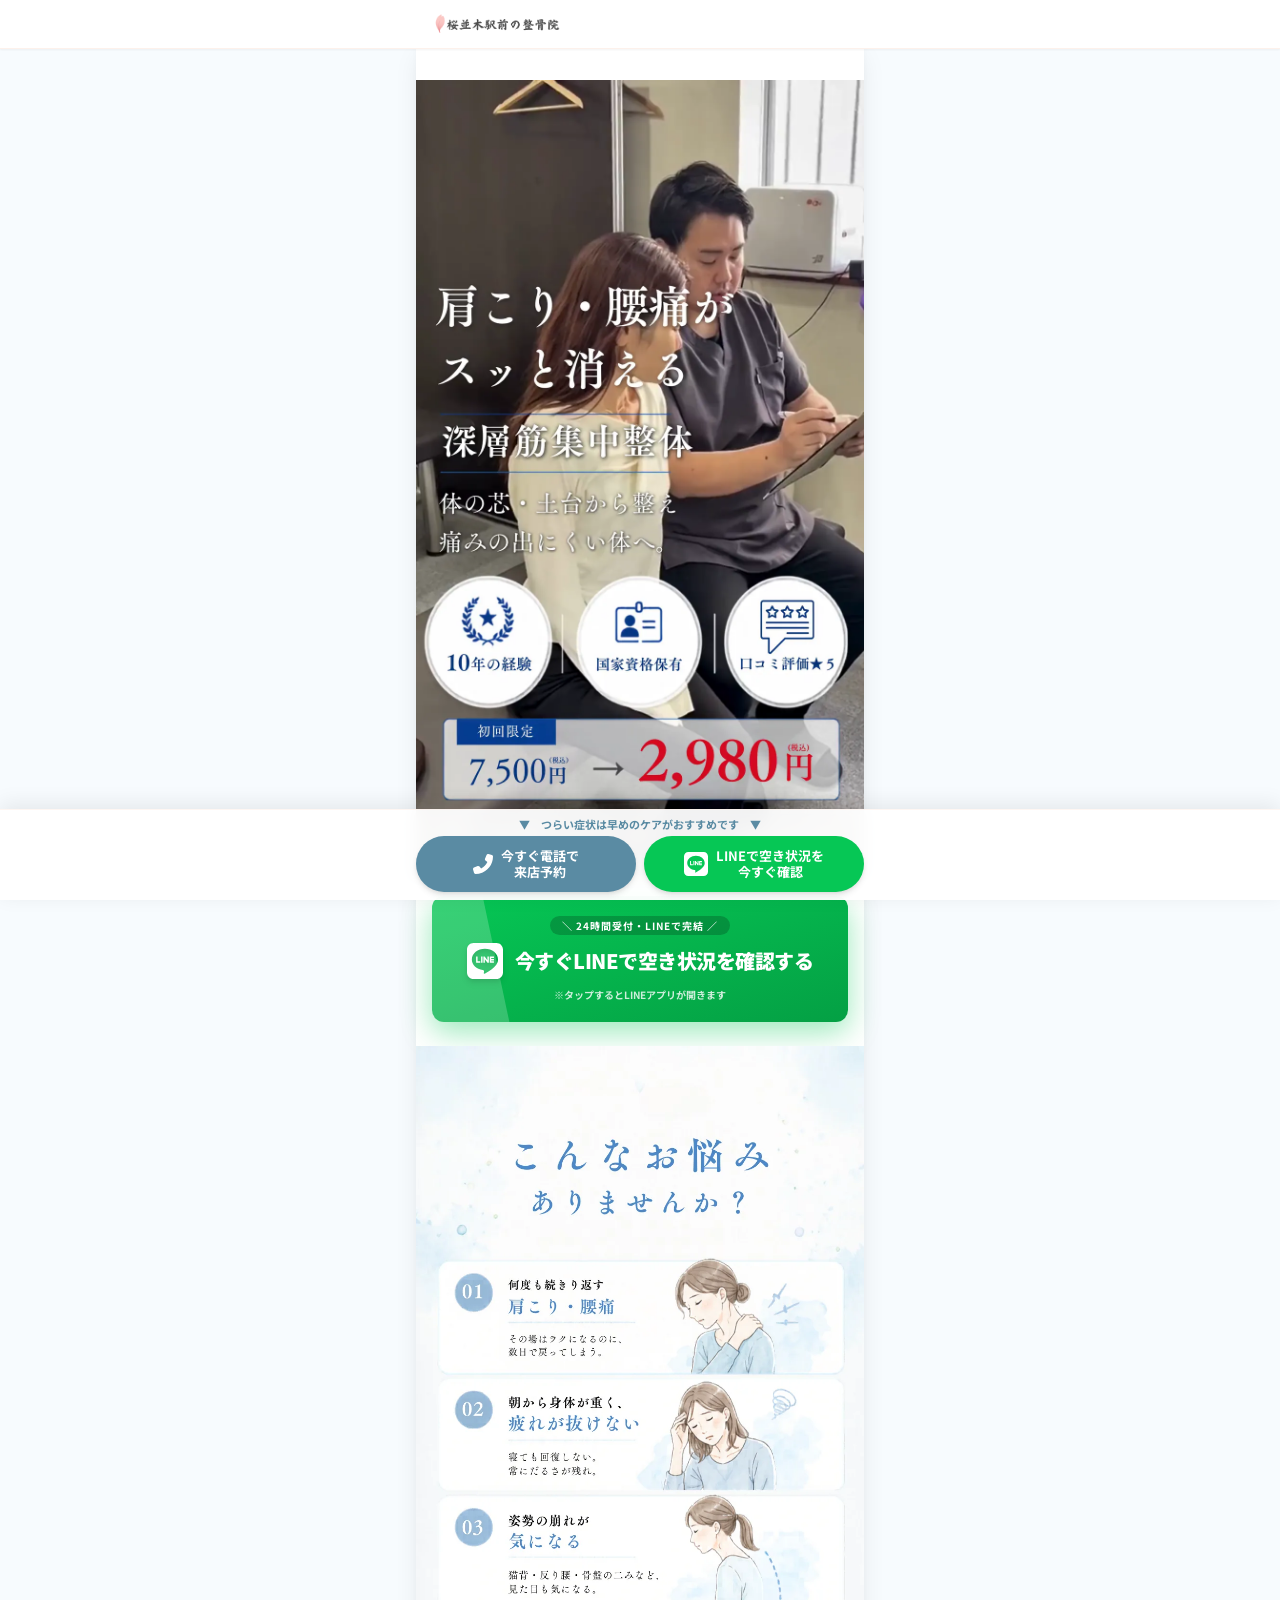
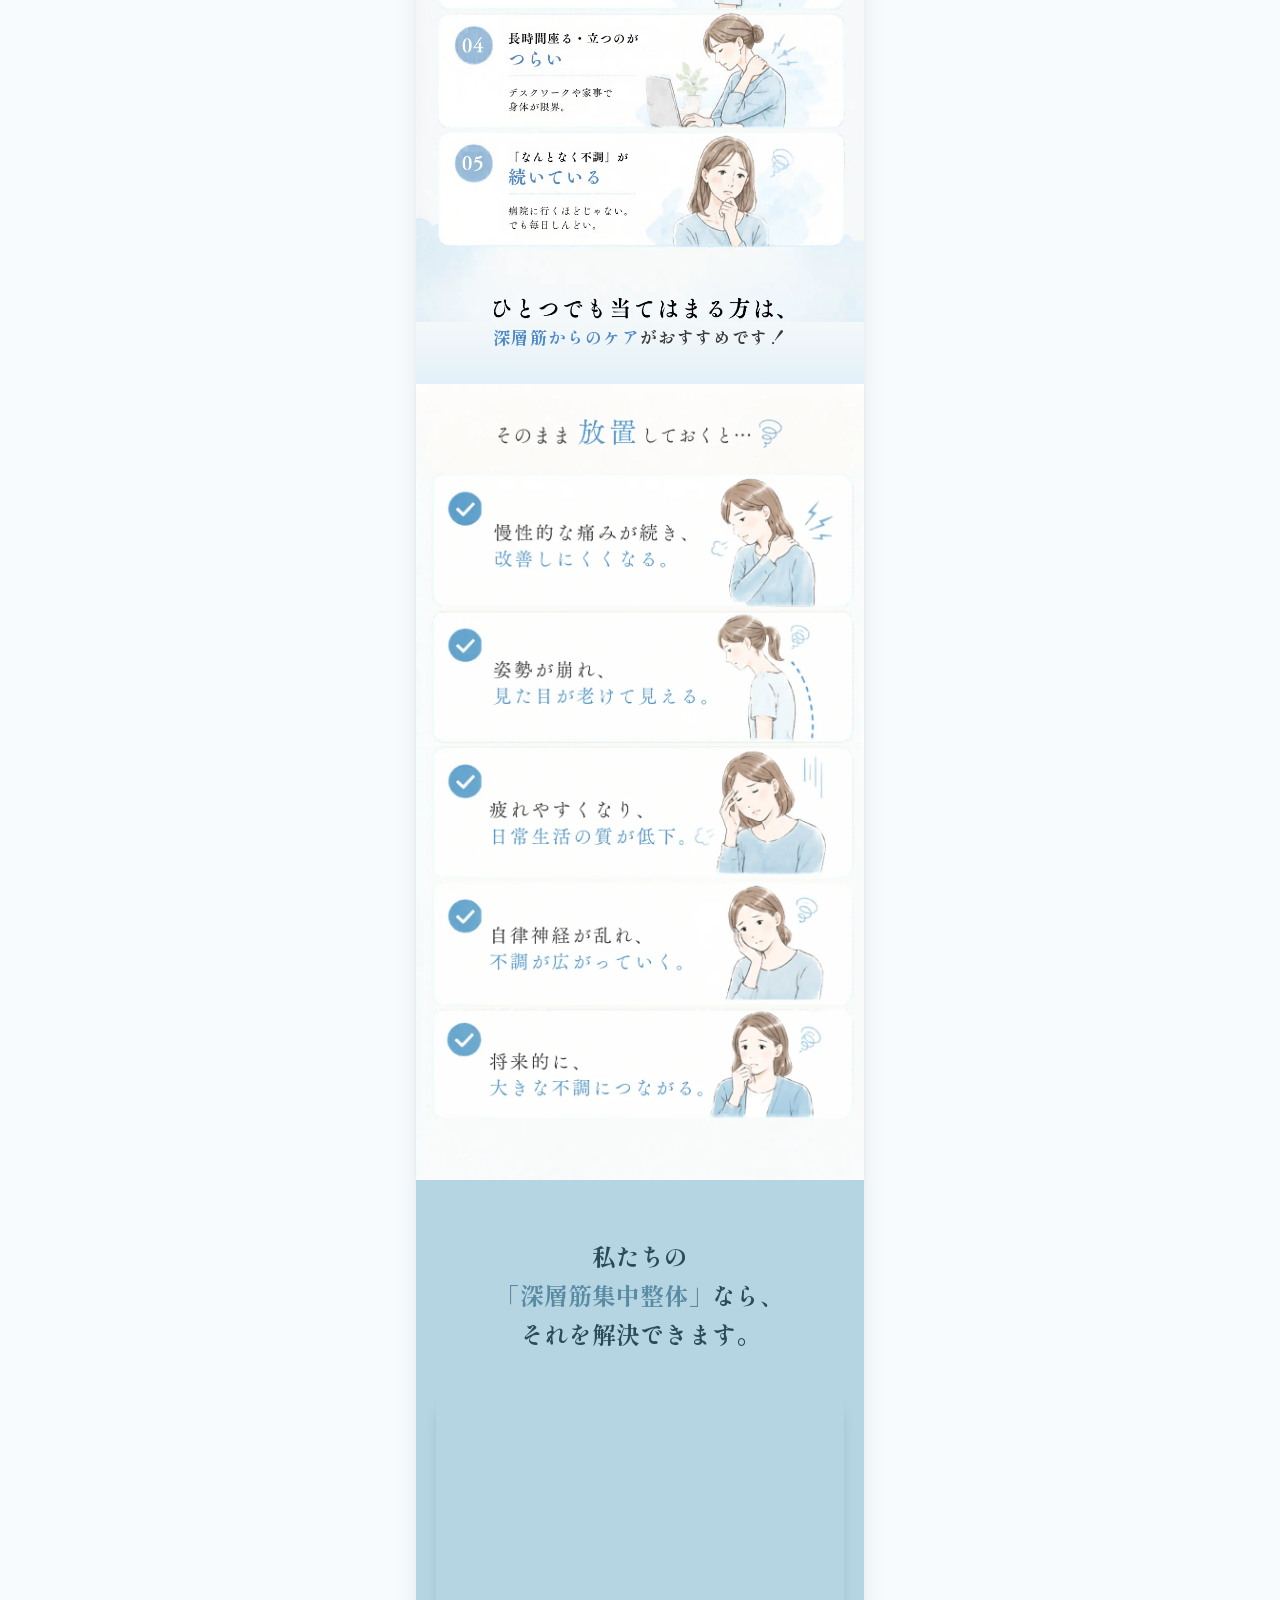
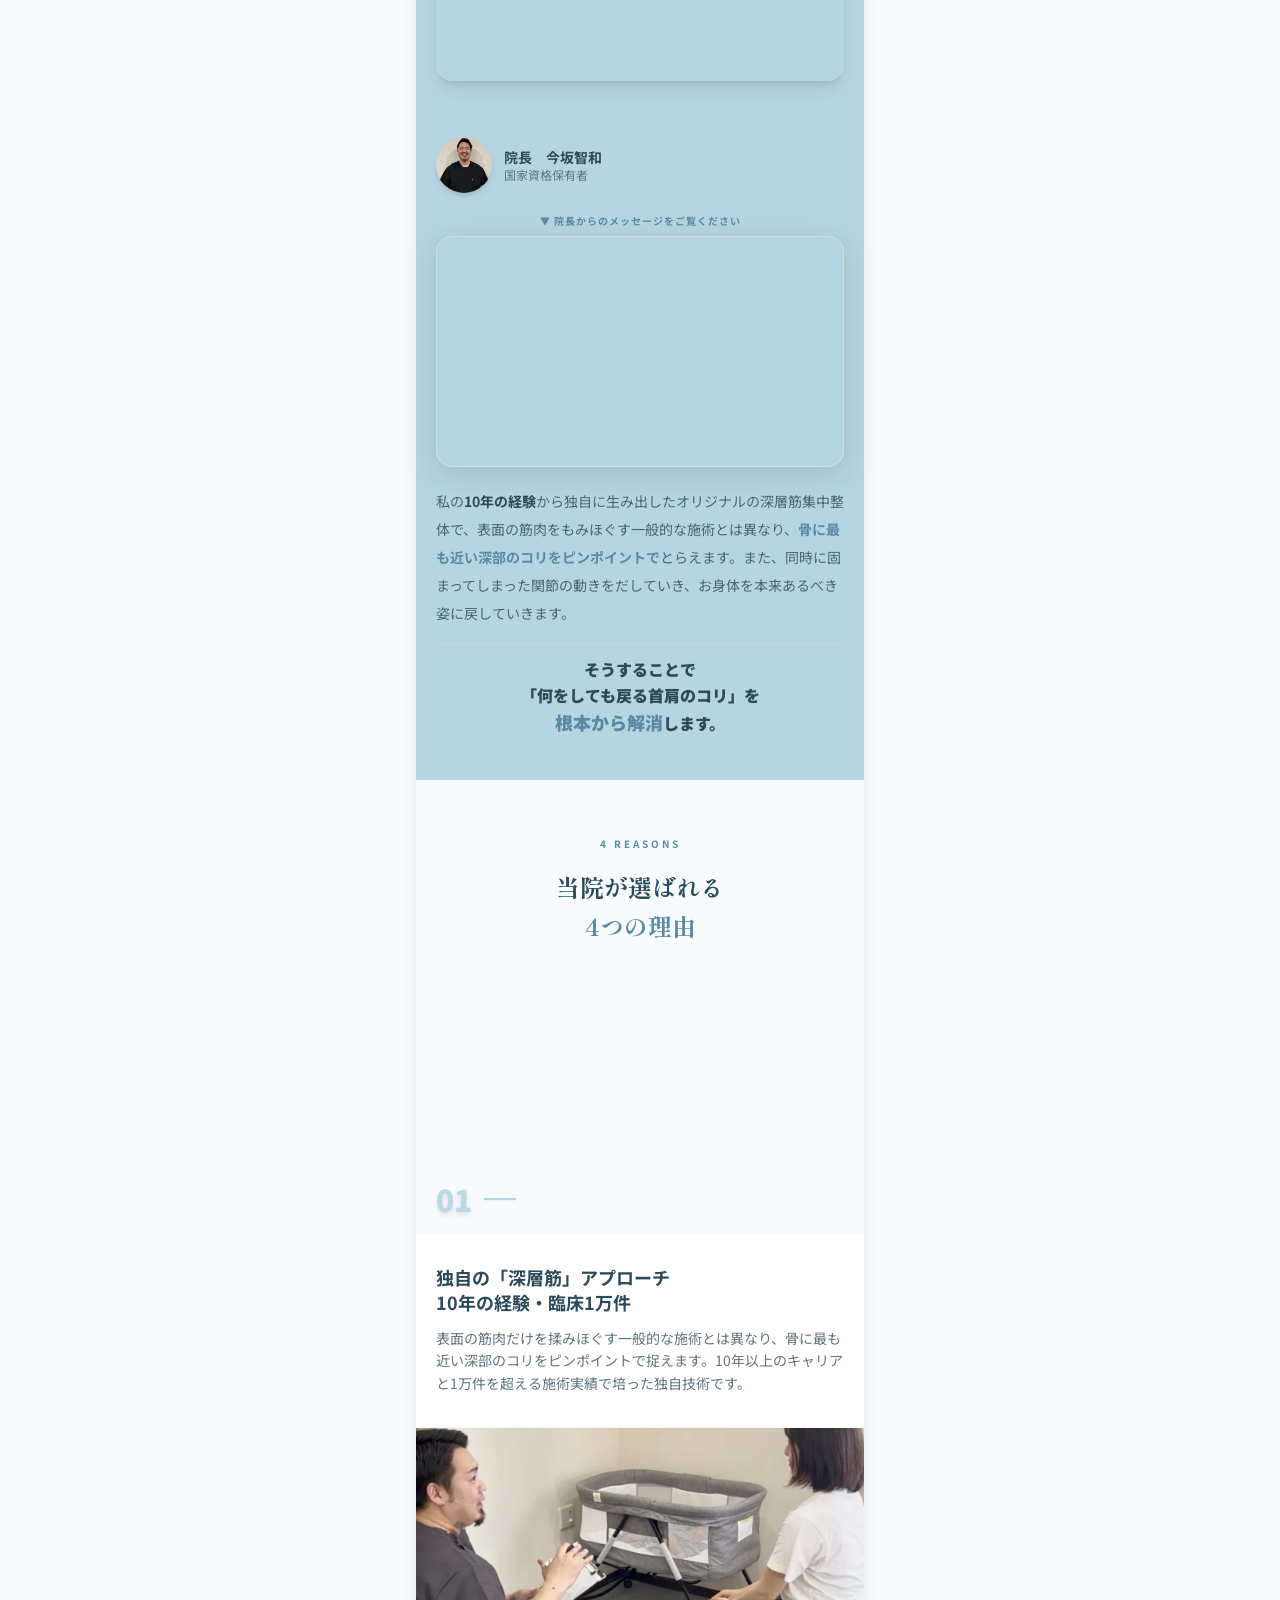
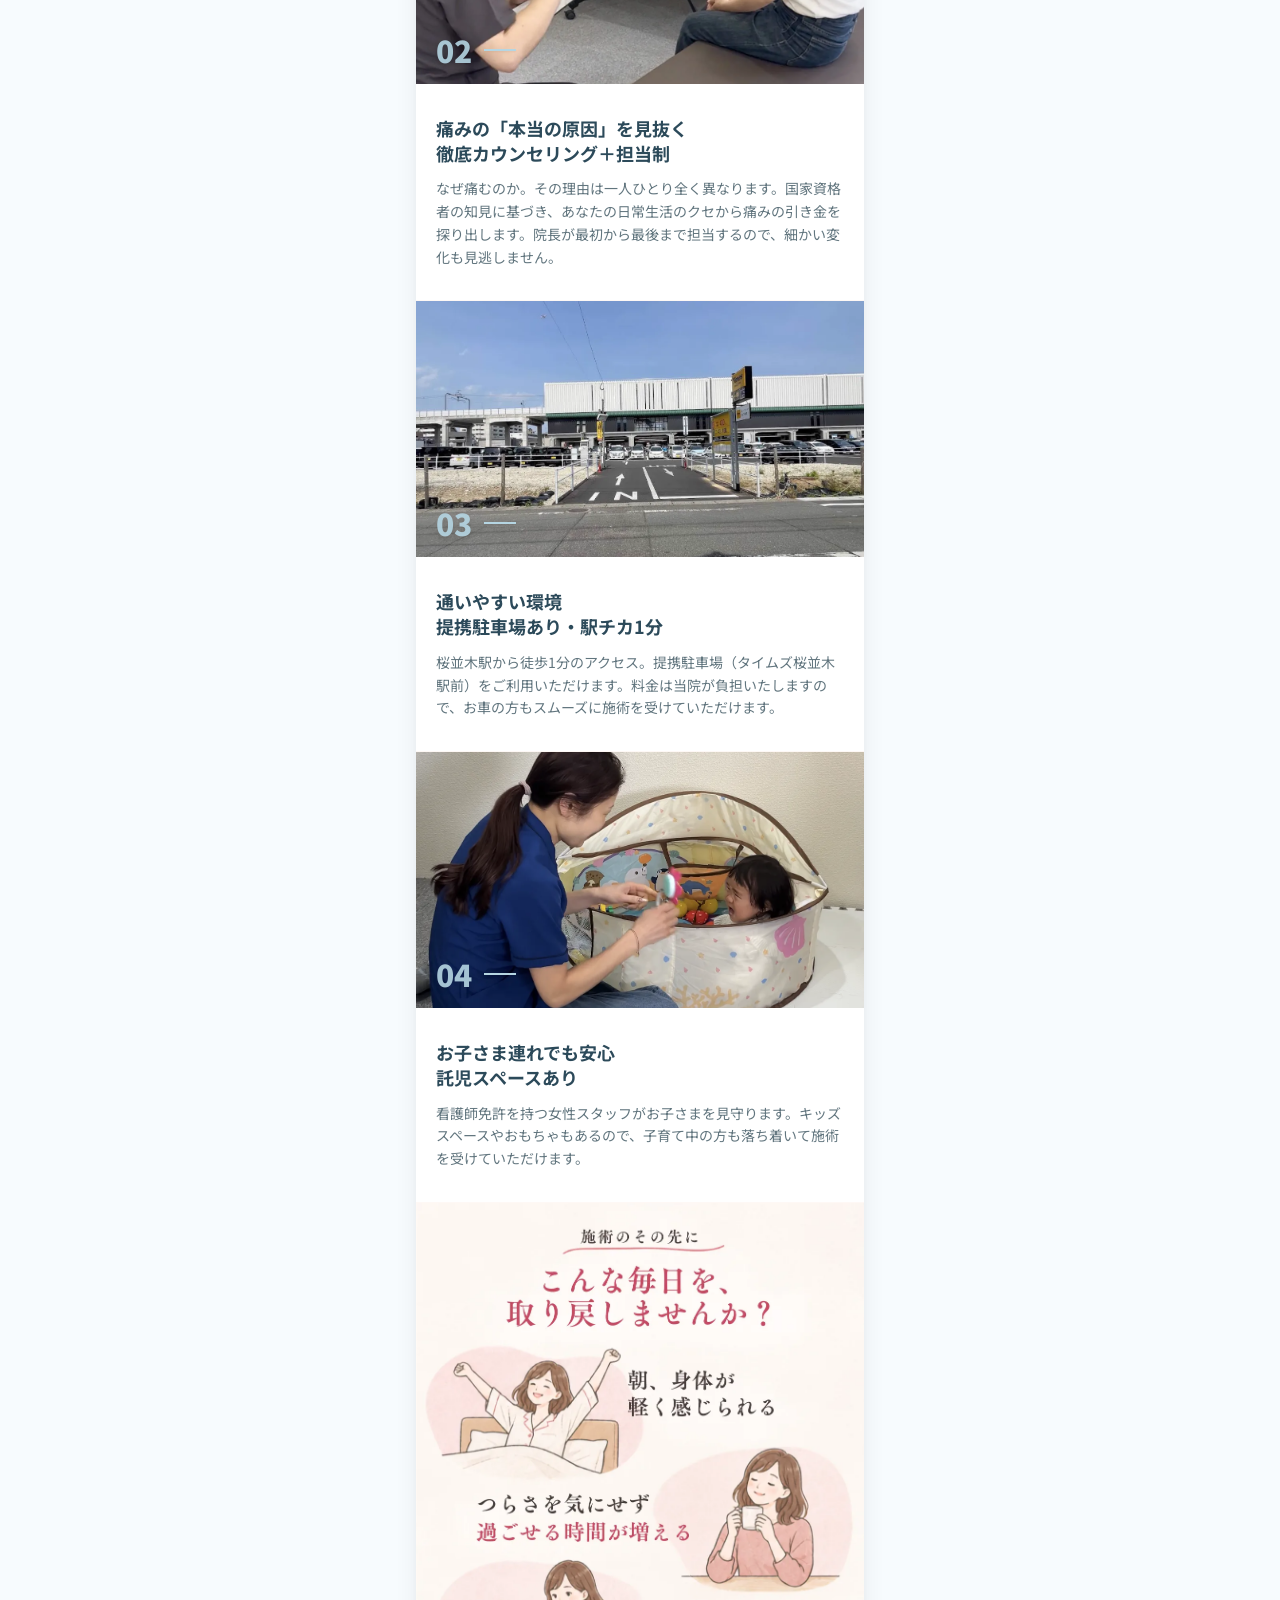
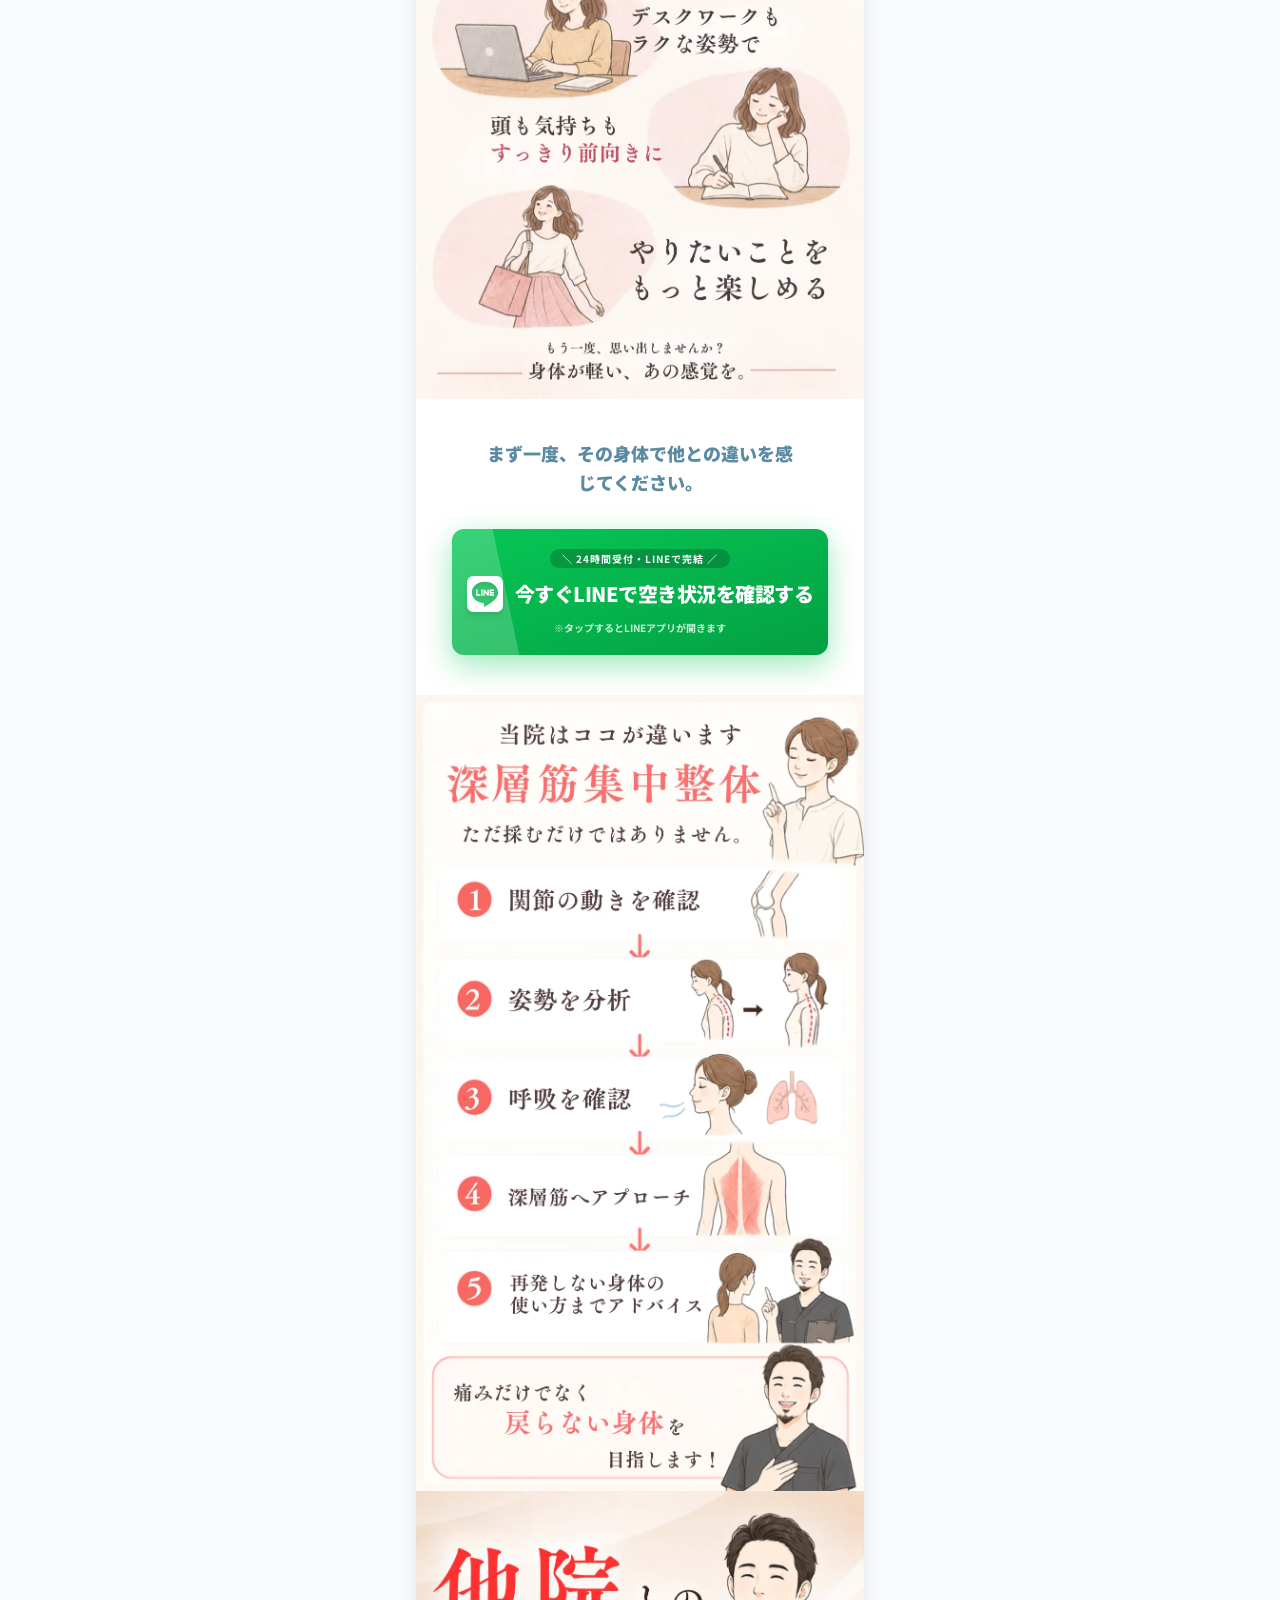
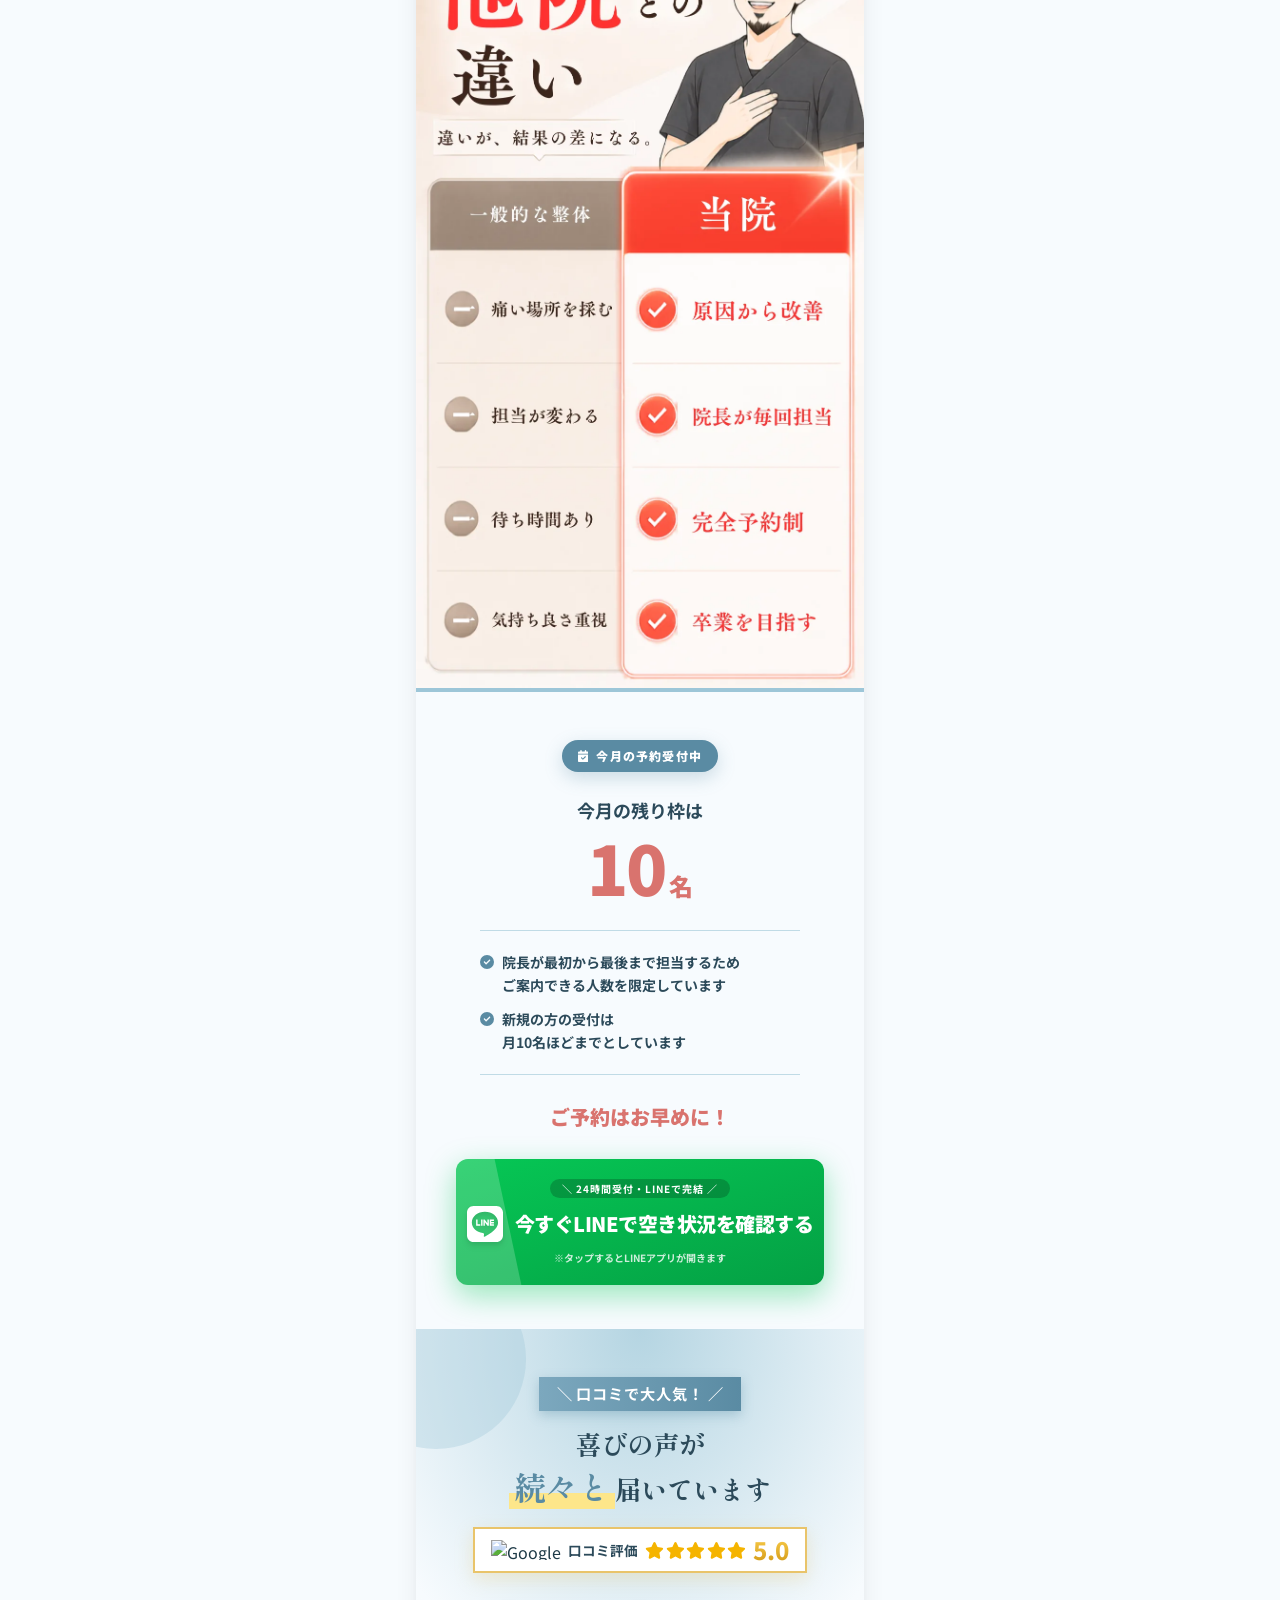
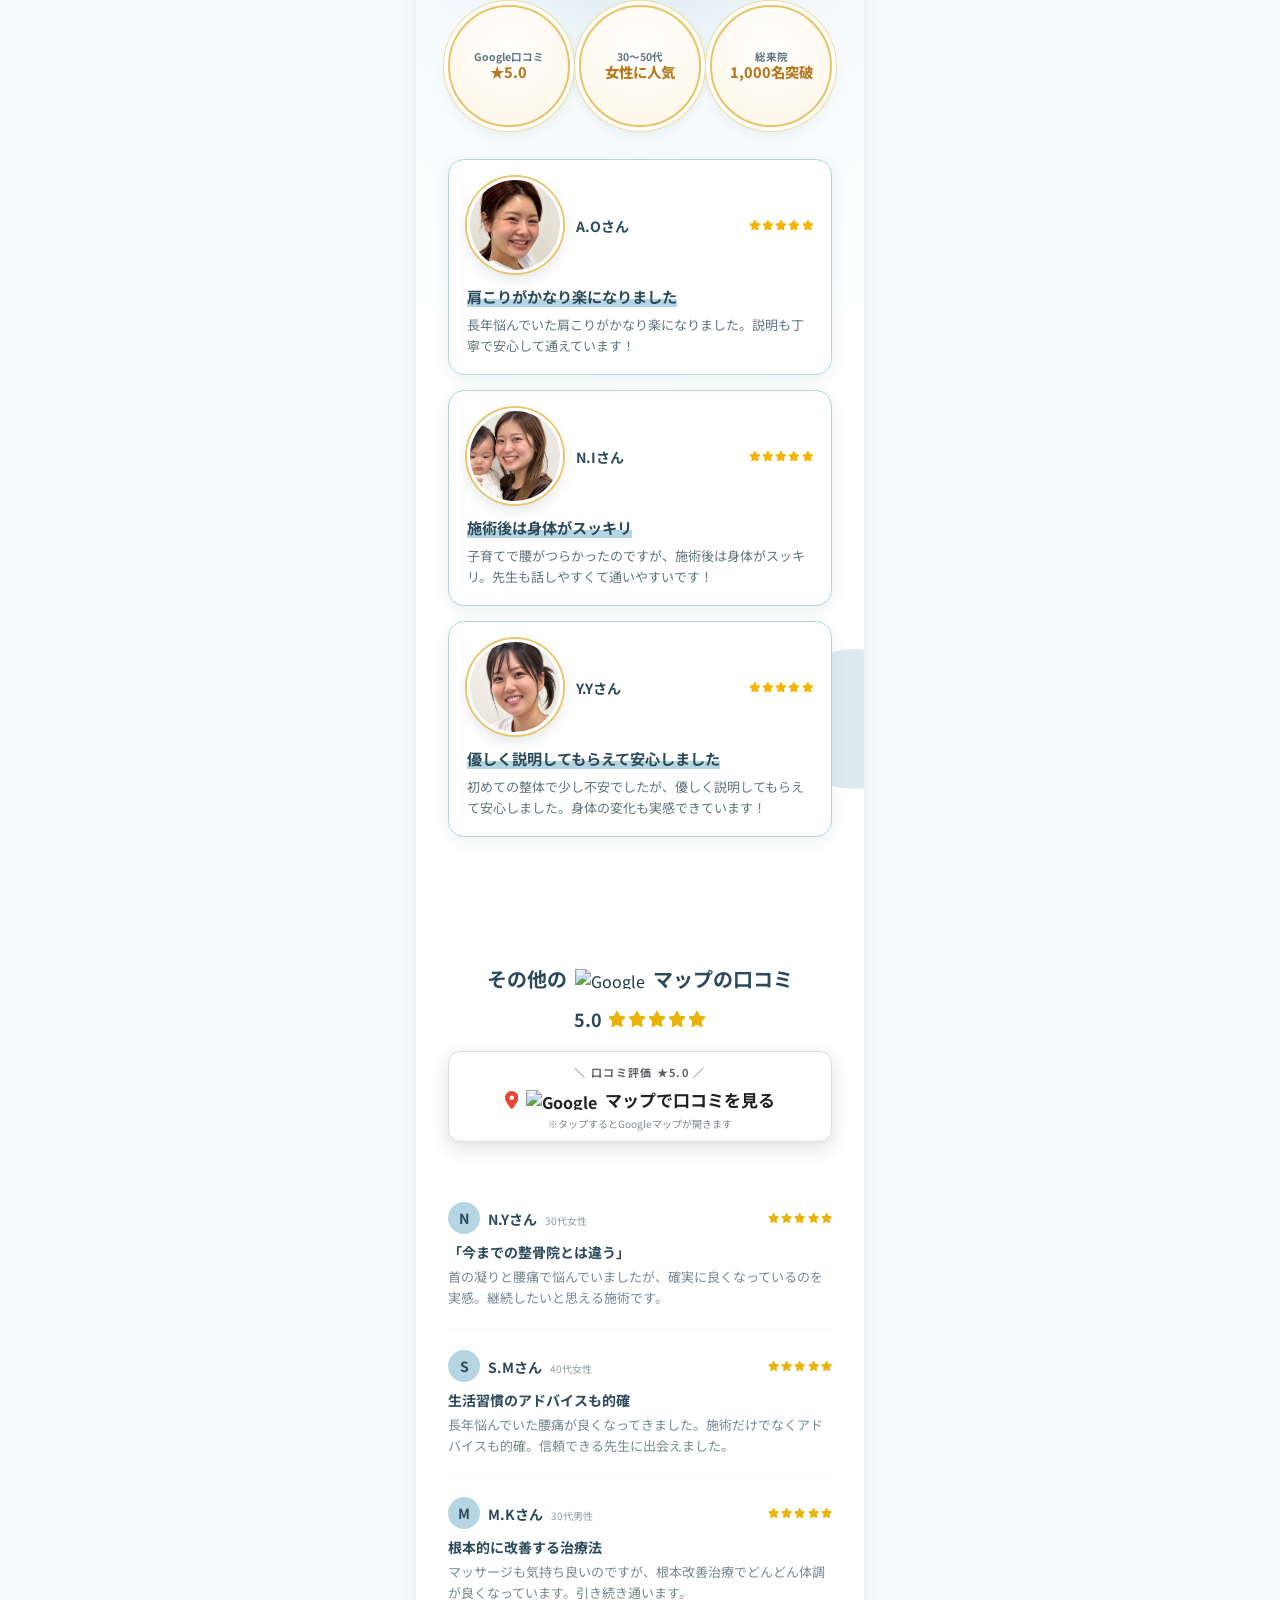
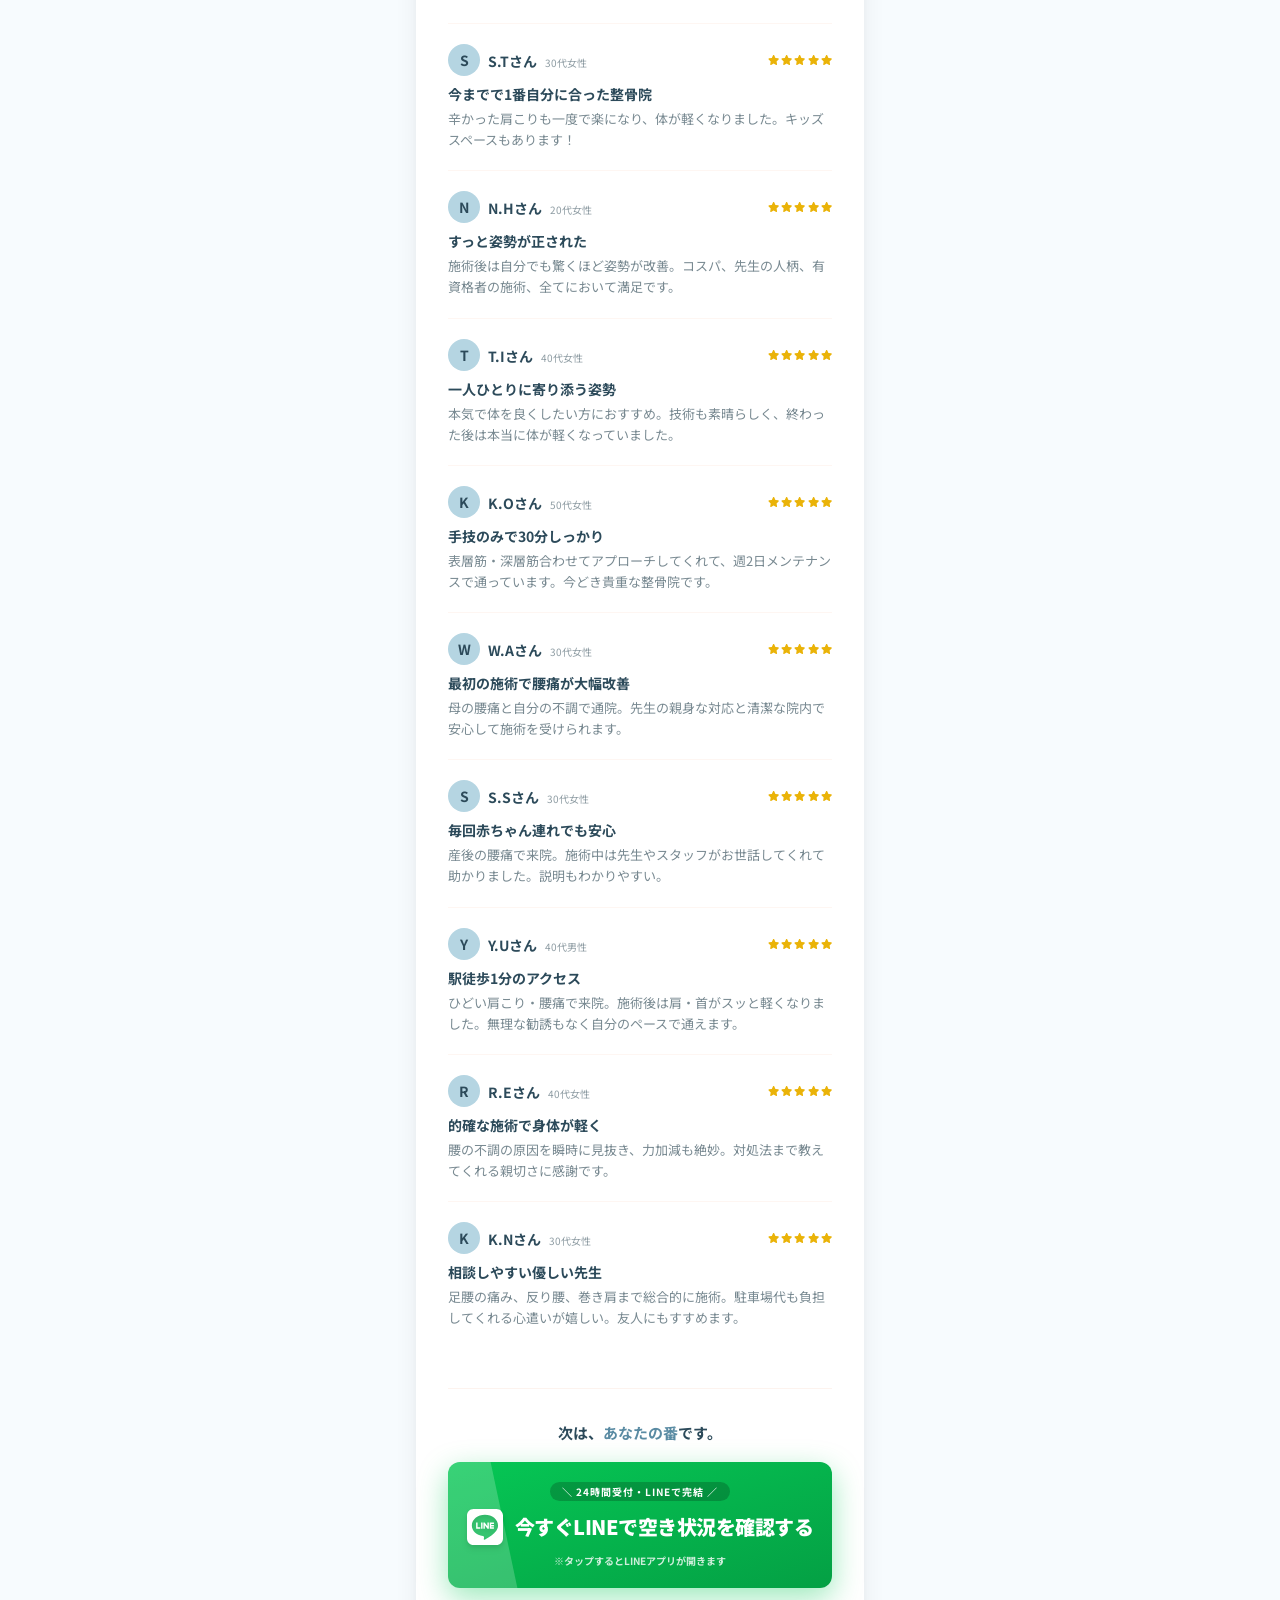
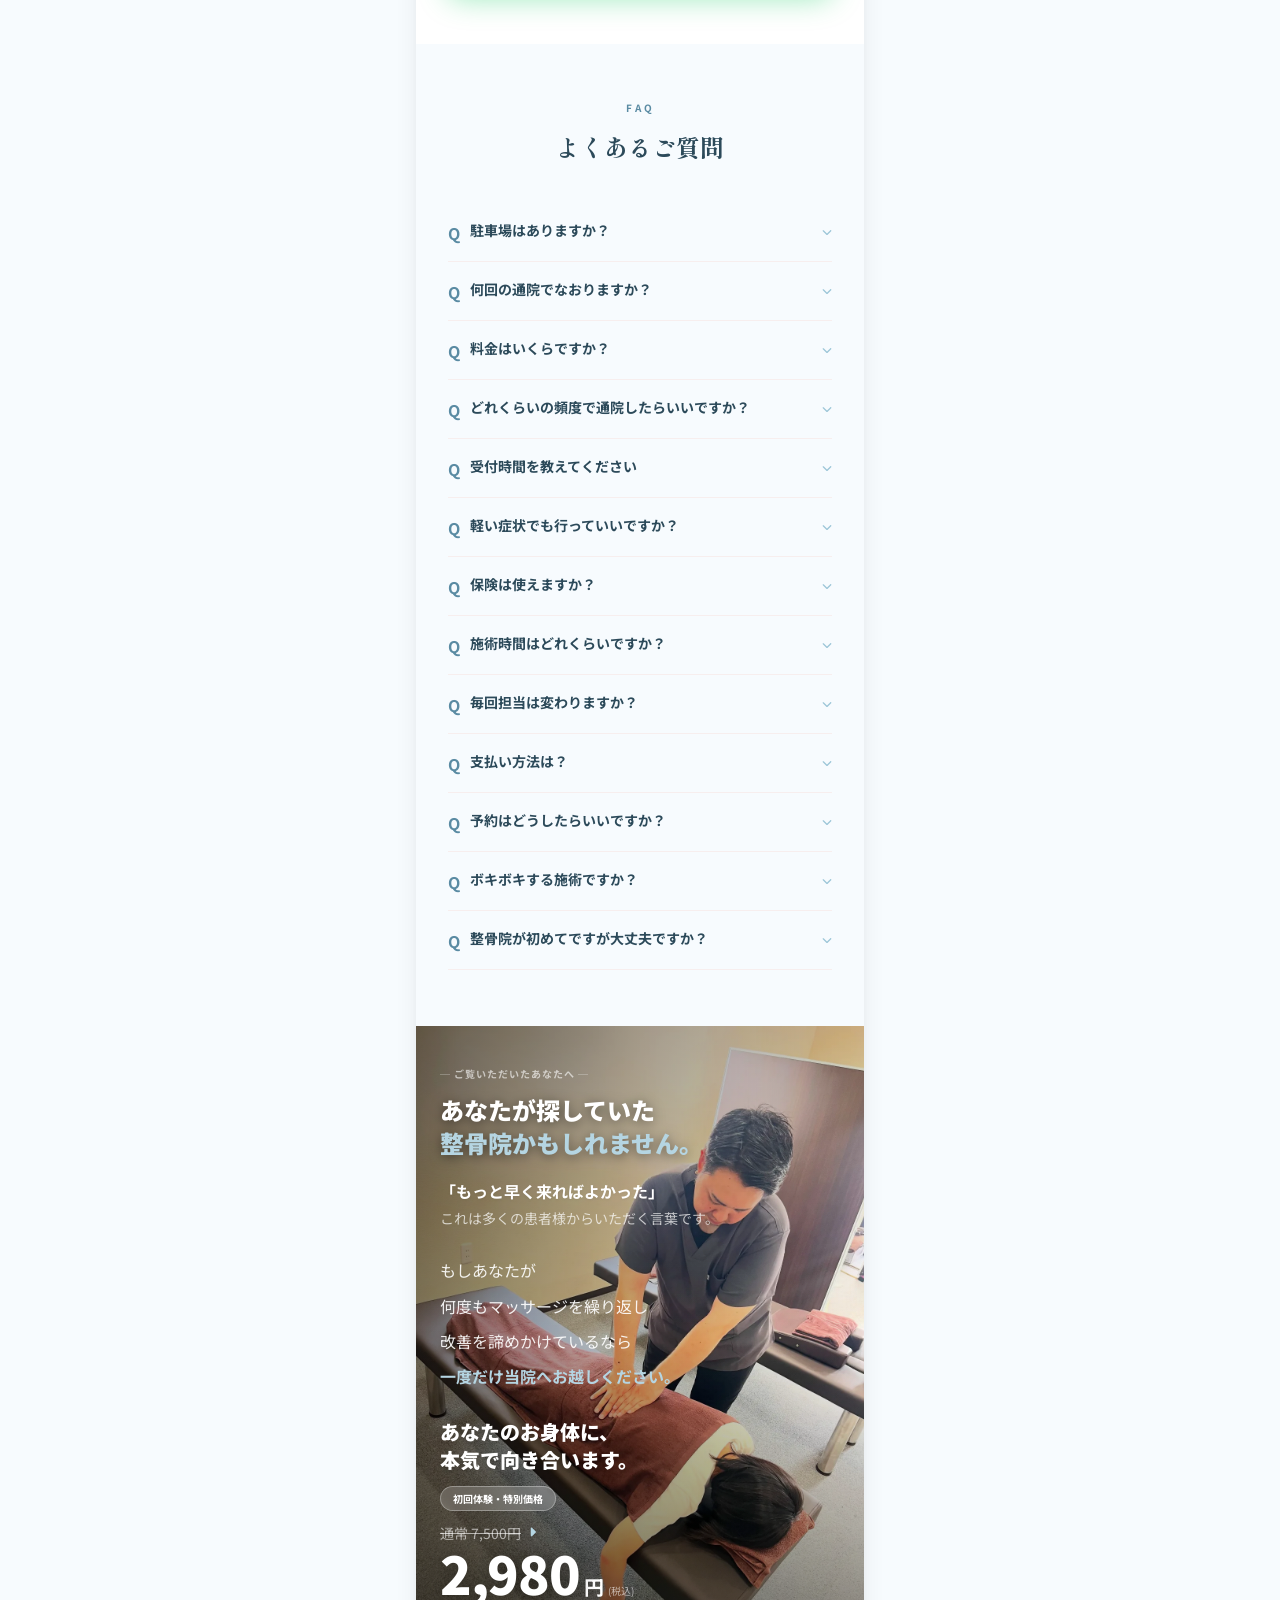
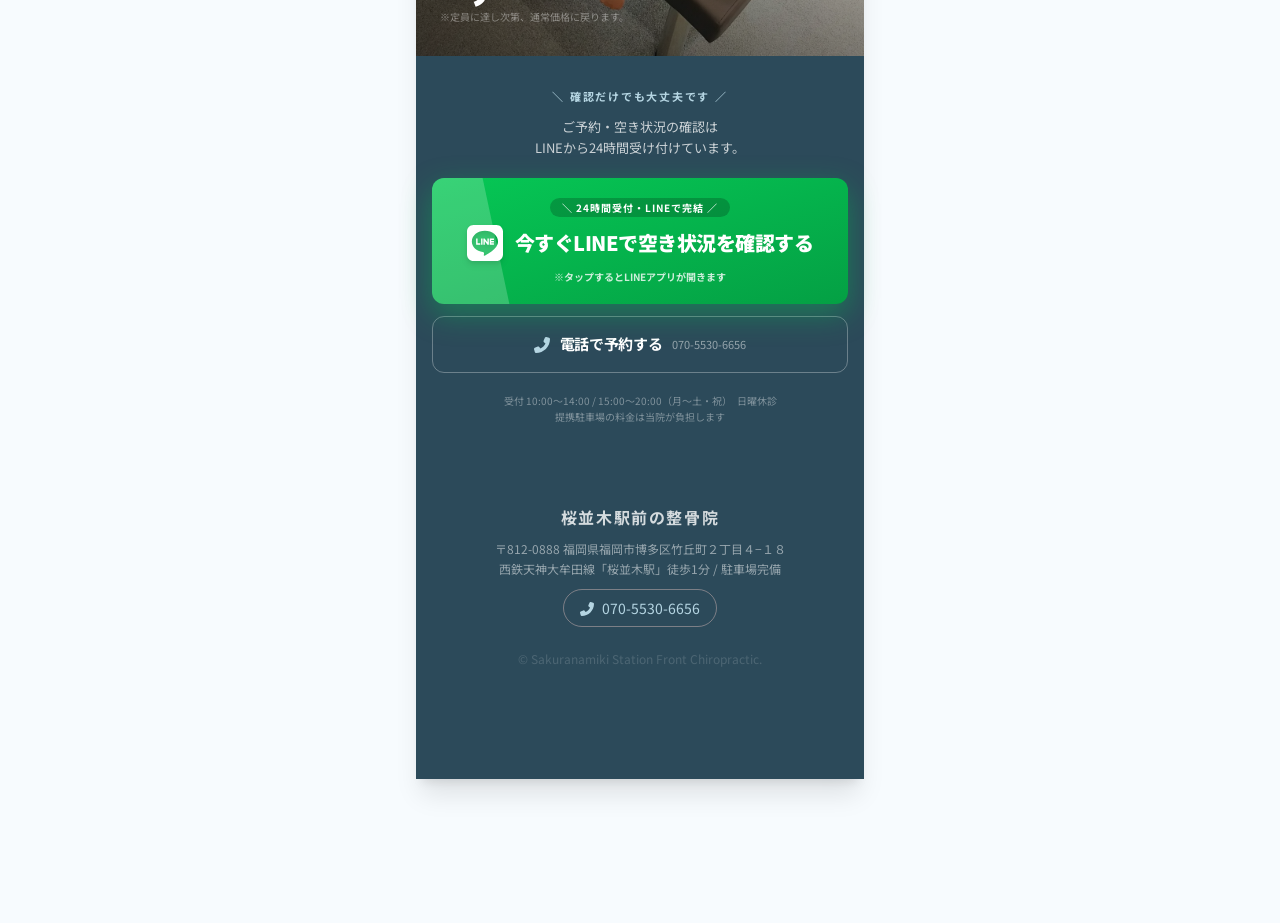
==== commit 8ac74ef1: "口コミのGoogleマップボタンをGoogle公式風の白いボタン（中央揃え）に変更 Co-Authored-By: Claude Opus 5.5 <noreply@anthropic.com>" ====
--- a/index.html
+++ b/index.html
@@ -278,7 +278,7 @@
     <!-- BEGIN prerendered : 以下は tools/prerender.js の出力。直接編集しないこと。
          中身を変えるときは app.js を直してから node tools/prerender.js を実行する。 -->
     <div id="root">
-<div class="w-full max-w-md mx-auto shadow-xl bg-white min-h-screen relative my-0 md:my-8"><div class="fixed top-0 left-0 w-full bg-white/95 backdrop-blur border-b border-skin-peach/60 shadow-sm z-50"><div class="max-w-md mx-auto flex items-center justify-between px-3 py-2"><a href="#" class="flex-shrink-0"><img src="./images/logo-new2.webp" alt="桜並木駅前の整骨院" width="726" height="161" class="h-8 w-auto"/></a></div></div><div class="pt-12 bg-white"><div class="w-full"><video src="./images/hero-katakoshi.mp4" poster="./images/hero-katakoshi-poster.webp" width="940" height="1670" autoplay="" muted="" loop="" playsinline="" aria-label="肩こり・腰痛がスッと消える。深層筋集中整体。体の芯・土台から整え、痛みの出にくい体へ。10年の経験／国家資格保有／口コミ評価★5。初回限定 通常7,500円（税込）のところ2,980円（税込）。清潔で落ち着いた院内で、安心して施術を受けられます。" data-hero="" class="w-full h-auto block"></video></div><div style="padding:20px 0 24px"><div class="w-full px-4  " data-cta-line=""><a href="https://lin.ee/uqCRkRL" class="block w-full bg-gradient-to-br from-[#06C755] to-[#04a044] text-white font-bold py-5 rounded-xl shadow-[0_10px_30px_rgba(6,199,85,0.4)] hover:-translate-y-1 hover:shadow-[0_15px_40px_rgba(6,199,85,0.5)] active:scale-[0.97] transition-all relative overflow-hidden group"><div class="absolute inset-0 w-1/4 h-full bg-white/20 skew-x-12 -ml-10 group-hover:ml-[120%] transition-all duration-700"></div><div class="flex flex-col items-center gap-1 relative z-10"><span class="text-[10px] tracking-widest bg-black/20 px-3 py-0.5 rounded-full">＼ 24時間受付・LINEで完結 ／</span><div class="flex items-center gap-3 mt-1"><svg class="text-4xl drop-shadow-md" viewBox="0 0 512 512" fill="currentColor" aria-hidden="true" focusable="false" style="height:1em;width:1em;display:inline-block;vertical-align:-0.125em"><path d="M311 196.8v81.3c0 2.1-1.6 3.7-3.7 3.7h-13c-1.3 0-2.4-.7-3-1.5l-37.3-50.3v48.2c0 2.1-1.6 3.7-3.7 3.7h-13c-2.1 0-3.7-1.6-3.7-3.7V196.9c0-2.1 1.6-3.7 3.7-3.7h12.9c1.1 0 2.4 .6 3 1.6l37.3 50.3V196.9c0-2.1 1.6-3.7 3.7-3.7h13c2.1-.1 3.8 1.6 3.8 3.5zm-93.7-3.7h-13c-2.1 0-3.7 1.6-3.7 3.7v81.3c0 2.1 1.6 3.7 3.7 3.7h13c2.1 0 3.7-1.6 3.7-3.7V196.8c0-1.9-1.6-3.7-3.7-3.7zm-31.4 68.1H150.3V196.8c0-2.1-1.6-3.7-3.7-3.7h-13c-2.1 0-3.7 1.6-3.7 3.7v81.3c0 1 .3 1.8 1 2.5c.7 .6 1.5 1 2.5 1h52.2c2.1 0 3.7-1.6 3.7-3.7v-13c0-1.9-1.6-3.7-3.5-3.7zm193.7-68.1H327.3c-1.9 0-3.7 1.6-3.7 3.7v81.3c0 1.9 1.6 3.7 3.7 3.7h52.2c2.1 0 3.7-1.6 3.7-3.7V265c0-2.1-1.6-3.7-3.7-3.7H344V247.7h35.5c2.1 0 3.7-1.6 3.7-3.7V230.9c0-2.1-1.6-3.7-3.7-3.7H344V213.5h35.5c2.1 0 3.7-1.6 3.7-3.7v-13c-.1-1.9-1.7-3.7-3.7-3.7zM512 93.4V419.4c-.1 51.2-42.1 92.7-93.4 92.6H92.6C41.4 511.9-.1 469.8 0 418.6V92.6C.1 41.4 42.2-.1 93.4 0H419.4c51.2 .1 92.7 42.1 92.6 93.4zM441.6 233.5c0-83.4-83.7-151.3-186.4-151.3s-186.4 67.9-186.4 151.3c0 74.7 66.3 137.4 155.9 149.3c21.8 4.7 19.3 12.7 14.4 42.1c-.8 4.7-3.8 18.4 16.1 10.1s107.3-63.2 146.5-108.2c27-29.7 39.9-59.8 39.9-93.1z"></path></svg><span class="text-[17px] sm:text-xl font-black tracking-tight leading-snug">今すぐLINEで<br class="sm:hidden"/>空き状況を確認する</span></div><span class="text-[10px] mt-1 opacity-80">※タップするとLINEアプリが開きます</span></div></a></div></div></div><div class="fade-up w-full"><img src="./images/empathy-yoshizumi.webp" width="864" height="1690" loading="lazy" decoding="async" alt="こんなお悩みありませんか？ 01 何度も繰り返す肩こり・腰痛（その場はラクになるのに、数日で戻ってしまう）／02 朝から身体が重く、疲れが抜けない／03 姿勢の崩れが気になる（猫背・反り腰・骨盤のゆがみなど）／04 長時間座る・立つのがつらい／05 「なんとなく不調」が続いている。ひとつでも当てはまる方は、" class="w-full h-auto block"/><p class="font-mincho font-bold text-center" style="margin:0;padding:2px 16px 34px;background:linear-gradient(#f4f8f9, #e3f0f9);color:#3a3a3a;font-size:17px;letter-spacing:0.08em"><span style="color:#4c88c8">深層筋からのケア</span>がおすすめです！</p></div><div class="fade-up w-full"><img src="./images/problem-yoshizumi.webp" width="941" height="1672" loading="lazy" decoding="async" alt="そのまま放置しておくと… 慢性的な痛みが続き、改善しにくくなる／姿勢が崩れ、見た目が老けて見える／疲れやすくなり、日常生活の質が低下／自律神経が乱れ、不調が広がっていく／将来的に、大きな不調につながる。" class="w-full h-auto block drop-shadow-sm"/></div><div class="fade-up w-full bg-skin-peach"><div class="px-5 pt-14 pb-6 text-center"><h2 class="font-mincho text-2xl font-bold text-skin-dark mb-4 leading-relaxed">私たちの<br/><span class="text-skin-rose">「深層筋集中整体」</span>なら、<br/>それを解決できます。</h2></div><div class="px-5 pb-6"><div class="rounded-2xl shadow-lg overflow-hidden"><video src="./images/solution-video-sm.mp4" preload="metadata" autoplay="" muted="" loop="" playsinline="" class="w-full h-72 object-cover"></video></div></div><div class="px-5 py-8"><div class="flex items-center gap-3 mb-5"><img src="./images/director.webp" width="857" height="849" loading="lazy" decoding="async" alt="桜並木駅前の整骨院 院長 今坂智和（国家資格保有）" class="w-14 h-14 rounded-full object-cover shadow-md flex-shrink-0"/><div><p class="text-skin-dark font-bold text-sm">院長　今坂智和</p><p class="text-xs text-skin-text/60">国家資格保有者</p></div></div><div class="mb-5"><p class="text-[10px] text-skin-rose font-bold tracking-widest mb-2 text-center">▼ 院長からのメッセージをご覧ください</p><div class="relative w-full rounded-2xl overflow-hidden shadow-[0_8px_30px_rgba(0,0,0,0.12)] border border-skin-peach/40" style="padding-top:56.25%"><iframe class="absolute inset-0 w-full h-full" src="https://www.youtube.com/embed/KWMeWBIzs2o?rel=0&amp;modestbranding=1" title="院長からのメッセージ" frameBorder="0" allow="accelerometer; autoplay; clipboard-write; encrypted-media; gyroscope; picture-in-picture" allowfullscreen=""></iframe></div></div><p class="text-sm leading-[2] text-skin-dark/80 mb-3">私の<span class="text-skin-dark font-bold">10年の経験</span>から独自に生み出したオリジナルの深層筋集中整体で、表面の筋肉をもみほぐす一般的な施術とは異なり、<span class="text-skin-rose font-bold">骨に最も近い深部のコリをピンポイントで</span>とらえます。また、同時に固まってしまった関節の動きをだしていき、お身体を本来あるべき姿に戻していきます。</p><p class="text-base leading-relaxed text-skin-dark font-black text-center mt-4 py-3 border-t border-skin-blush/40">そうすることで<br/>「何をしても戻る首肩のコリ」を<br/><span class="text-skin-rose text-lg">根本から解消</span>します。</p></div></div><div class="fade-up w-full bg-skin-cream"><div class="px-5 pt-14 pb-8 text-center"><span class="text-skin-rose text-[10px] tracking-[0.3em] font-bold block mb-4">4 REASONS</span><h2 class="font-mincho text-2xl font-bold text-skin-dark leading-relaxed">当院が選ばれる<br/><span class="text-skin-rose">4つの理由</span></h2></div><div class="w-full"><div class="w-full relative"><video src="./images/technique-sm.mp4" preload="metadata" autoplay="" muted="" loop="" playsinline="" class="w-full h-64 object-cover block"></video><div class="absolute bottom-4 left-5 flex items-center gap-3"><span class="text-skin-peach font-black text-3xl opacity-90 drop-shadow-md">01</span><div class="h-[2px] bg-skin-peach w-8 shadow-sm"></div></div></div><div class="px-5 py-8 bg-white border-b border-skin-peach/30"><h3 class="text-lg font-bold text-skin-dark mb-3 leading-snug">独自の「深層筋」アプローチ<br/>10年の経験・臨床1万件</h3><p class="text-sm text-skin-text/70 leading-relaxed">表面の筋肉だけを揉みほぐす一般的な施術とは異なり、骨に最も近い深部のコリをピンポイントで捉えます。10年以上のキャリアと1万件を超える施術実績で培った独自技術です。</p></div></div><div class="w-full"><div class="w-full relative"><img src="./images/counseling.webp" alt="feature" loading="lazy" decoding="async" class="w-full h-64 object-cover block"/><div class="absolute bottom-4 left-5 flex items-center gap-3"><span class="text-skin-peach font-black text-3xl opacity-90 drop-shadow-md">02</span><div class="h-[2px] bg-skin-peach w-8 shadow-sm"></div></div></div><div class="px-5 py-8 bg-white border-b border-skin-peach/30"><h3 class="text-lg font-bold text-skin-dark mb-3 leading-snug">痛みの「本当の原因」を見抜く<br/>徹底カウンセリング＋担当制</h3><p class="text-sm text-skin-text/70 leading-relaxed">なぜ痛むのか。その理由は一人ひとり全く異なります。国家資格者の知見に基づき、あなたの日常生活のクセから痛みの引き金を探り出します。院長が最初から最後まで担当するので、細かい変化も見逃しません。</p></div></div><div class="w-full"><div class="w-full relative"><img src="./images/parking.webp" alt="feature" loading="lazy" decoding="async" class="w-full h-64 object-cover block"/><div class="absolute bottom-4 left-5 flex items-center gap-3"><span class="text-skin-peach font-black text-3xl opacity-90 drop-shadow-md">03</span><div class="h-[2px] bg-skin-peach w-8 shadow-sm"></div></div></div><div class="px-5 py-8 bg-white border-b border-skin-peach/30"><h3 class="text-lg font-bold text-skin-dark mb-3 leading-snug">通いやすい環境<br/>提携駐車場あり・駅チカ1分</h3><p class="text-sm text-skin-text/70 leading-relaxed">桜並木駅から徒歩1分のアクセス。提携駐車場（タイムズ桜並木駅前）をご利用いただけます。料金は当院が負担いたしますので、お車の方もスムーズに施術を受けていただけます。</p></div></div><div class="w-full"><div class="w-full relative"><img src="./images/childcare.webp" alt="feature" loading="lazy" decoding="async" class="w-full h-64 object-cover block"/><div class="absolute bottom-4 left-5 flex items-center gap-3"><span class="text-skin-peach font-black text-3xl opacity-90 drop-shadow-md">04</span><div class="h-[2px] bg-skin-peach w-8 shadow-sm"></div></div></div><div class="px-5 py-8 bg-white border-b border-skin-peach/30"><h3 class="text-lg font-bold text-skin-dark mb-3 leading-snug">お子さま連れでも安心<br/>託児スペースあり</h3><p class="text-sm text-skin-text/70 leading-relaxed">看護師免許を持つ女性スタッフがお子さまを見守ります。キッズスペースやおもちゃもあるので、子育て中の方も落ち着いて施術を受けていただけます。</p></div></div></div><div class="fade-up w-full bg-white"><img src="./images/benefit-new.webp" width="941" height="1672" loading="lazy" decoding="async" alt="施術のその先に、こんな毎日を取り戻しませんか？　朝、身体が軽く感じられる／つらさを気にせず過ごせる時間が増える／デスクワークもラクな姿勢で／頭も気持ちもすっきり前向きに／やりたいことをもっと楽しめる" class="w-full h-auto block"/><div class="px-5 py-10 text-center"><p class="text-lg text-skin-dark font-black mb-8 max-w-xs mx-auto leading-relaxed"><span class="animate-text-shimmer text-skin-rose">まず一度、その身体で他との違いを感じてください。</span></p><div class="w-full px-4  " data-cta-line=""><a href="https://lin.ee/uqCRkRL" class="block w-full bg-gradient-to-br from-[#06C755] to-[#04a044] text-white font-bold py-5 rounded-xl shadow-[0_10px_30px_rgba(6,199,85,0.4)] hover:-translate-y-1 hover:shadow-[0_15px_40px_rgba(6,199,85,0.5)] active:scale-[0.97] transition-all relative overflow-hidden group"><div class="absolute inset-0 w-1/4 h-full bg-white/20 skew-x-12 -ml-10 group-hover:ml-[120%] transition-all duration-700"></div><div class="flex flex-col items-center gap-1 relative z-10"><span class="text-[10px] tracking-widest bg-black/20 px-3 py-0.5 rounded-full">＼ 24時間受付・LINEで完結 ／</span><div class="flex items-center gap-3 mt-1"><svg class="text-4xl drop-shadow-md" viewBox="0 0 512 512" fill="currentColor" aria-hidden="true" focusable="false" style="height:1em;width:1em;display:inline-block;vertical-align:-0.125em"><path d="M311 196.8v81.3c0 2.1-1.6 3.7-3.7 3.7h-13c-1.3 0-2.4-.7-3-1.5l-37.3-50.3v48.2c0 2.1-1.6 3.7-3.7 3.7h-13c-2.1 0-3.7-1.6-3.7-3.7V196.9c0-2.1 1.6-3.7 3.7-3.7h12.9c1.1 0 2.4 .6 3 1.6l37.3 50.3V196.9c0-2.1 1.6-3.7 3.7-3.7h13c2.1-.1 3.8 1.6 3.8 3.5zm-93.7-3.7h-13c-2.1 0-3.7 1.6-3.7 3.7v81.3c0 2.1 1.6 3.7 3.7 3.7h13c2.1 0 3.7-1.6 3.7-3.7V196.8c0-1.9-1.6-3.7-3.7-3.7zm-31.4 68.1H150.3V196.8c0-2.1-1.6-3.7-3.7-3.7h-13c-2.1 0-3.7 1.6-3.7 3.7v81.3c0 1 .3 1.8 1 2.5c.7 .6 1.5 1 2.5 1h52.2c2.1 0 3.7-1.6 3.7-3.7v-13c0-1.9-1.6-3.7-3.5-3.7zm193.7-68.1H327.3c-1.9 0-3.7 1.6-3.7 3.7v81.3c0 1.9 1.6 3.7 3.7 3.7h52.2c2.1 0 3.7-1.6 3.7-3.7V265c0-2.1-1.6-3.7-3.7-3.7H344V247.7h35.5c2.1 0 3.7-1.6 3.7-3.7V230.9c0-2.1-1.6-3.7-3.7-3.7H344V213.5h35.5c2.1 0 3.7-1.6 3.7-3.7v-13c-.1-1.9-1.7-3.7-3.7-3.7zM512 93.4V419.4c-.1 51.2-42.1 92.7-93.4 92.6H92.6C41.4 511.9-.1 469.8 0 418.6V92.6C.1 41.4 42.2-.1 93.4 0H419.4c51.2 .1 92.7 42.1 92.6 93.4zM441.6 233.5c0-83.4-83.7-151.3-186.4-151.3s-186.4 67.9-186.4 151.3c0 74.7 66.3 137.4 155.9 149.3c21.8 4.7 19.3 12.7 14.4 42.1c-.8 4.7-3.8 18.4 16.1 10.1s107.3-63.2 146.5-108.2c27-29.7 39.9-59.8 39.9-93.1z"></path></svg><span class="text-[17px] sm:text-xl font-black tracking-tight leading-snug">今すぐLINEで<br class="sm:hidden"/>空き状況を確認する</span></div><span class="text-[10px] mt-1 opacity-80">※タップするとLINEアプリが開きます</span></div></a></div></div></div><div class="fade-up w-full"><img src="./images/clinic-difference.webp" width="941" height="1672" loading="lazy" decoding="async" alt="当院はココが違います。深層筋集中整体はただ揉むだけではありません。1．関節の動きを確認 2．姿勢を分析 3．呼吸を確認 4．深層筋へアプローチ 5．再発しない身体の使い方までアドバイス。痛みだけでなく、戻らない身体を目指します。" class="w-full h-auto block"/></div><div class="fade-up w-full"><img src="./images/comparison-table.webp" width="941" height="1672" loading="lazy" decoding="async" alt="他院との違い。一般的な整体は痛い場所を揉む・担当が変わる・待ち時間あり・気持ち良さ重視。当院は原因から改善・院長が毎回担当・完全予約制・卒業を目指す。" class="w-full h-auto block"/></div><section class="fade-up w-full bg-skin-cream" style="border-top:4px solid #9dc6d8"><div class="px-6 pt-12 text-center" style="padding-bottom:44px"><div class="mb-6"><span class="bg-skin-rose text-white text-xs font-black px-4 py-2 rounded-full tracking-widest" style="display:inline-flex;align-items:center;gap:8px;box-shadow:0 6px 18px rgba(90,139,163,0.28)"><svg class="" viewBox="0 0 448 512" fill="currentColor" aria-hidden="true" focusable="false" style="height:1em;width:0.875em;display:inline-block;vertical-align:-0.125em"><path d="M128 0c17.7 0 32 14.3 32 32V64H288V32c0-17.7 14.3-32 32-32s32 14.3 32 32V64h48c26.5 0 48 21.5 48 48v48H0V112C0 85.5 21.5 64 48 64H96V32c0-17.7 14.3-32 32-32zM0 192H448V464c0 26.5-21.5 48-48 48H48c-26.5 0-48-21.5-48-48V192zM329 305c9.4-9.4 9.4-24.6 0-33.9s-24.6-9.4-33.9 0l-87 87-39-39c-9.4-9.4-24.6-9.4-33.9 0s-9.4 24.6 0 33.9l56 56c9.4 9.4 24.6 9.4 33.9 0L329 305z"></path></svg>今月の予約受付中</span></div><p class="text-skin-dark font-bold text-lg mb-2 leading-relaxed">今月の残り枠は</p><p style="color:#d9736e;margin-bottom:28px"><span data-slots-count="" class="font-black leading-none tracking-tight" style="font-size:68px">9</span><span class="text-2xl font-black ml-1">名</span></p><div class="max-w-xs mx-auto text-left" style="margin-bottom:28px;padding:20px 0 8px;border-top:1px solid rgba(157,198,216,0.6);border-bottom:1px solid rgba(157,198,216,0.6)"><p class="flex items-start gap-2 text-sm text-skin-dark font-bold leading-relaxed" style="margin:0 0 12px"><svg class="text-skin-rose mt-1 flex-shrink-0" viewBox="0 0 512 512" fill="currentColor" aria-hidden="true" focusable="false" style="height:1em;width:1em;display:inline-block;vertical-align:-0.125em"><path d="M256 512A256 256 0 1 0 256 0a256 256 0 1 0 0 512zM369 209L241 337c-9.4 9.4-24.6 9.4-33.9 0l-64-64c-9.4-9.4-9.4-24.6 0-33.9s24.6-9.4 33.9 0l47 47L335 175c9.4-9.4 24.6-9.4 33.9 0s9.4 24.6 0 33.9z"></path></svg><span>院長が最初から最後まで担当するため<br/>ご案内できる人数を限定しています</span></p><p class="flex items-start gap-2 text-sm text-skin-dark font-bold leading-relaxed" style="margin:0 0 12px"><svg class="text-skin-rose mt-1 flex-shrink-0" viewBox="0 0 512 512" fill="currentColor" aria-hidden="true" focusable="false" style="height:1em;width:1em;display:inline-block;vertical-align:-0.125em"><path d="M256 512A256 256 0 1 0 256 0a256 256 0 1 0 0 512zM369 209L241 337c-9.4 9.4-24.6 9.4-33.9 0l-64-64c-9.4-9.4-9.4-24.6 0-33.9s24.6-9.4 33.9 0l47 47L335 175c9.4-9.4 24.6-9.4 33.9 0s9.4 24.6 0 33.9z"></path></svg><span>新規の方の受付は<br/>月10名ほどまでとしています</span></p></div><p class="font-black text-xl" style="color:#d9736e;margin-bottom:28px">ご予約はお早めに！</p><div class="w-full px-4  " data-cta-line=""><a href="https://lin.ee/uqCRkRL" class="block w-full bg-gradient-to-br from-[#06C755] to-[#04a044] text-white font-bold py-5 rounded-xl shadow-[0_10px_30px_rgba(6,199,85,0.4)] hover:-translate-y-1 hover:shadow-[0_15px_40px_rgba(6,199,85,0.5)] active:scale-[0.97] transition-all relative overflow-hidden group"><div class="absolute inset-0 w-1/4 h-full bg-white/20 skew-x-12 -ml-10 group-hover:ml-[120%] transition-all duration-700"></div><div class="flex flex-col items-center gap-1 relative z-10"><span class="text-[10px] tracking-widest bg-black/20 px-3 py-0.5 rounded-full">＼ 24時間受付・LINEで完結 ／</span><div class="flex items-center gap-3 mt-1"><svg class="text-4xl drop-shadow-md" viewBox="0 0 512 512" fill="currentColor" aria-hidden="true" focusable="false" style="height:1em;width:1em;display:inline-block;vertical-align:-0.125em"><path d="M311 196.8v81.3c0 2.1-1.6 3.7-3.7 3.7h-13c-1.3 0-2.4-.7-3-1.5l-37.3-50.3v48.2c0 2.1-1.6 3.7-3.7 3.7h-13c-2.1 0-3.7-1.6-3.7-3.7V196.9c0-2.1 1.6-3.7 3.7-3.7h12.9c1.1 0 2.4 .6 3 1.6l37.3 50.3V196.9c0-2.1 1.6-3.7 3.7-3.7h13c2.1-.1 3.8 1.6 3.8 3.5zm-93.7-3.7h-13c-2.1 0-3.7 1.6-3.7 3.7v81.3c0 2.1 1.6 3.7 3.7 3.7h13c2.1 0 3.7-1.6 3.7-3.7V196.8c0-1.9-1.6-3.7-3.7-3.7zm-31.4 68.1H150.3V196.8c0-2.1-1.6-3.7-3.7-3.7h-13c-2.1 0-3.7 1.6-3.7 3.7v81.3c0 1 .3 1.8 1 2.5c.7 .6 1.5 1 2.5 1h52.2c2.1 0 3.7-1.6 3.7-3.7v-13c0-1.9-1.6-3.7-3.5-3.7zm193.7-68.1H327.3c-1.9 0-3.7 1.6-3.7 3.7v81.3c0 1.9 1.6 3.7 3.7 3.7h52.2c2.1 0 3.7-1.6 3.7-3.7V265c0-2.1-1.6-3.7-3.7-3.7H344V247.7h35.5c2.1 0 3.7-1.6 3.7-3.7V230.9c0-2.1-1.6-3.7-3.7-3.7H344V213.5h35.5c2.1 0 3.7-1.6 3.7-3.7v-13c-.1-1.9-1.7-3.7-3.7-3.7zM512 93.4V419.4c-.1 51.2-42.1 92.7-93.4 92.6H92.6C41.4 511.9-.1 469.8 0 418.6V92.6C.1 41.4 42.2-.1 93.4 0H419.4c51.2 .1 92.7 42.1 92.6 93.4zM441.6 233.5c0-83.4-83.7-151.3-186.4-151.3s-186.4 67.9-186.4 151.3c0 74.7 66.3 137.4 155.9 149.3c21.8 4.7 19.3 12.7 14.4 42.1c-.8 4.7-3.8 18.4 16.1 10.1s107.3-63.2 146.5-108.2c27-29.7 39.9-59.8 39.9-93.1z"></path></svg><span class="text-[17px] sm:text-xl font-black tracking-tight leading-snug">今すぐLINEで<br class="sm:hidden"/>空き状況を確認する</span></div><span class="text-[10px] mt-1 opacity-80">※タップするとLINEアプリが開きます</span></div></a></div></div></section><section id="voices" class="fade-up w-full rv-sec"><div class="px-5 pt-12 rv-inner"><div class="text-center mb-8"><p class="rv-ribbon">＼ 口コミで大人気！ ／</p><h2 class="rv-heading font-mincho">喜びの声が<br/><span class="rv-heading-em">続々と</span>届いています</h2><div class="rv-score"><img src="https://upload.wikimedia.org/wikipedia/commons/2/2f/Google_2015_logo.svg" alt="Google" class="h-5"/><span class="rv-score-label">口コミ評価</span><div class="rv-stars rv-stars-lg"><svg class="" viewBox="0 0 576 512" fill="currentColor" aria-hidden="true" focusable="false" style="height:1em;width:1.125em;display:inline-block;vertical-align:-0.125em"><path d="M316.9 18C311.6 7 300.4 0 288.1 0s-23.4 7-28.8 18L195 150.3 51.4 171.5c-12 1.8-22 10.2-25.7 21.7s-.7 24.2 7.9 32.7L137.8 329 113.2 474.7c-2 12 3 24.2 12.9 31.3s23 8 33.8 2.3l128.3-68.5 128.3 68.5c10.8 5.7 23.9 4.9 33.8-2.3s14.9-19.3 12.9-31.3L438.5 329 542.7 225.9c8.6-8.5 11.7-21.2 7.9-32.7s-13.7-19.9-25.7-21.7L381.2 150.3 316.9 18z"></path></svg><svg class="" viewBox="0 0 576 512" fill="currentColor" aria-hidden="true" focusable="false" style="height:1em;width:1.125em;display:inline-block;vertical-align:-0.125em"><path d="M316.9 18C311.6 7 300.4 0 288.1 0s-23.4 7-28.8 18L195 150.3 51.4 171.5c-12 1.8-22 10.2-25.7 21.7s-.7 24.2 7.9 32.7L137.8 329 113.2 474.7c-2 12 3 24.2 12.9 31.3s23 8 33.8 2.3l128.3-68.5 128.3 68.5c10.8 5.7 23.9 4.9 33.8-2.3s14.9-19.3 12.9-31.3L438.5 329 542.7 225.9c8.6-8.5 11.7-21.2 7.9-32.7s-13.7-19.9-25.7-21.7L381.2 150.3 316.9 18z"></path></svg><svg class="" viewBox="0 0 576 512" fill="currentColor" aria-hidden="true" focusable="false" style="height:1em;width:1.125em;display:inline-block;vertical-align:-0.125em"><path d="M316.9 18C311.6 7 300.4 0 288.1 0s-23.4 7-28.8 18L195 150.3 51.4 171.5c-12 1.8-22 10.2-25.7 21.7s-.7 24.2 7.9 32.7L137.8 329 113.2 474.7c-2 12 3 24.2 12.9 31.3s23 8 33.8 2.3l128.3-68.5 128.3 68.5c10.8 5.7 23.9 4.9 33.8-2.3s14.9-19.3 12.9-31.3L438.5 329 542.7 225.9c8.6-8.5 11.7-21.2 7.9-32.7s-13.7-19.9-25.7-21.7L381.2 150.3 316.9 18z"></path></svg><svg class="" viewBox="0 0 576 512" fill="currentColor" aria-hidden="true" focusable="false" style="height:1em;width:1.125em;display:inline-block;vertical-align:-0.125em"><path d="M316.9 18C311.6 7 300.4 0 288.1 0s-23.4 7-28.8 18L195 150.3 51.4 171.5c-12 1.8-22 10.2-25.7 21.7s-.7 24.2 7.9 32.7L137.8 329 113.2 474.7c-2 12 3 24.2 12.9 31.3s23 8 33.8 2.3l128.3-68.5 128.3 68.5c10.8 5.7 23.9 4.9 33.8-2.3s14.9-19.3 12.9-31.3L438.5 329 542.7 225.9c8.6-8.5 11.7-21.2 7.9-32.7s-13.7-19.9-25.7-21.7L381.2 150.3 316.9 18z"></path></svg><svg class="" viewBox="0 0 576 512" fill="currentColor" aria-hidden="true" focusable="false" style="height:1em;width:1.125em;display:inline-block;vertical-align:-0.125em"><path d="M316.9 18C311.6 7 300.4 0 288.1 0s-23.4 7-28.8 18L195 150.3 51.4 171.5c-12 1.8-22 10.2-25.7 21.7s-.7 24.2 7.9 32.7L137.8 329 113.2 474.7c-2 12 3 24.2 12.9 31.3s23 8 33.8 2.3l128.3-68.5 128.3 68.5c10.8 5.7 23.9 4.9 33.8-2.3s14.9-19.3 12.9-31.3L438.5 329 542.7 225.9c8.6-8.5 11.7-21.2 7.9-32.7s-13.7-19.9-25.7-21.7L381.2 150.3 316.9 18z"></path></svg></div><span class="rv-score-num">5.0</span></div></div><ul class="rv-badges"><li class="rv-badge"><span class="rv-badge-sub">Google口コミ</span><b>★5.0</b></li><li class="rv-badge"><span class="rv-badge-sub">30〜50代</span><b>女性に人気</b></li><li class="rv-badge"><span class="rv-badge-sub">総来院</span><b>1,000名突破</b></li></ul><div class="max-w-sm mx-auto rv-list"><div class="rv-card"><div class="flex items-center justify-between mb-3"><div class="flex items-center gap-2"><img src="./images/voice-ao.webp" alt="A.Oさん" width="96" height="96" loading="lazy" decoding="async" class="rv-photo"/><div><span class="font-bold text-skin-dark text-sm">A.Oさん</span></div></div><div class="rv-stars rv-stars-sm"><svg class="" viewBox="0 0 576 512" fill="currentColor" aria-hidden="true" focusable="false" style="height:1em;width:1.125em;display:inline-block;vertical-align:-0.125em"><path d="M316.9 18C311.6 7 300.4 0 288.1 0s-23.4 7-28.8 18L195 150.3 51.4 171.5c-12 1.8-22 10.2-25.7 21.7s-.7 24.2 7.9 32.7L137.8 329 113.2 474.7c-2 12 3 24.2 12.9 31.3s23 8 33.8 2.3l128.3-68.5 128.3 68.5c10.8 5.7 23.9 4.9 33.8-2.3s14.9-19.3 12.9-31.3L438.5 329 542.7 225.9c8.6-8.5 11.7-21.2 7.9-32.7s-13.7-19.9-25.7-21.7L381.2 150.3 316.9 18z"></path></svg><svg class="" viewBox="0 0 576 512" fill="currentColor" aria-hidden="true" focusable="false" style="height:1em;width:1.125em;display:inline-block;vertical-align:-0.125em"><path d="M316.9 18C311.6 7 300.4 0 288.1 0s-23.4 7-28.8 18L195 150.3 51.4 171.5c-12 1.8-22 10.2-25.7 21.7s-.7 24.2 7.9 32.7L137.8 329 113.2 474.7c-2 12 3 24.2 12.9 31.3s23 8 33.8 2.3l128.3-68.5 128.3 68.5c10.8 5.7 23.9 4.9 33.8-2.3s14.9-19.3 12.9-31.3L438.5 329 542.7 225.9c8.6-8.5 11.7-21.2 7.9-32.7s-13.7-19.9-25.7-21.7L381.2 150.3 316.9 18z"></path></svg><svg class="" viewBox="0 0 576 512" fill="currentColor" aria-hidden="true" focusable="false" style="height:1em;width:1.125em;display:inline-block;vertical-align:-0.125em"><path d="M316.9 18C311.6 7 300.4 0 288.1 0s-23.4 7-28.8 18L195 150.3 51.4 171.5c-12 1.8-22 10.2-25.7 21.7s-.7 24.2 7.9 32.7L137.8 329 113.2 474.7c-2 12 3 24.2 12.9 31.3s23 8 33.8 2.3l128.3-68.5 128.3 68.5c10.8 5.7 23.9 4.9 33.8-2.3s14.9-19.3 12.9-31.3L438.5 329 542.7 225.9c8.6-8.5 11.7-21.2 7.9-32.7s-13.7-19.9-25.7-21.7L381.2 150.3 316.9 18z"></path></svg><svg class="" viewBox="0 0 576 512" fill="currentColor" aria-hidden="true" focusable="false" style="height:1em;width:1.125em;display:inline-block;vertical-align:-0.125em"><path d="M316.9 18C311.6 7 300.4 0 288.1 0s-23.4 7-28.8 18L195 150.3 51.4 171.5c-12 1.8-22 10.2-25.7 21.7s-.7 24.2 7.9 32.7L137.8 329 113.2 474.7c-2 12 3 24.2 12.9 31.3s23 8 33.8 2.3l128.3-68.5 128.3 68.5c10.8 5.7 23.9 4.9 33.8-2.3s14.9-19.3 12.9-31.3L438.5 329 542.7 225.9c8.6-8.5 11.7-21.2 7.9-32.7s-13.7-19.9-25.7-21.7L381.2 150.3 316.9 18z"></path></svg><svg class="" viewBox="0 0 576 512" fill="currentColor" aria-hidden="true" focusable="false" style="height:1em;width:1.125em;display:inline-block;vertical-align:-0.125em"><path d="M316.9 18C311.6 7 300.4 0 288.1 0s-23.4 7-28.8 18L195 150.3 51.4 171.5c-12 1.8-22 10.2-25.7 21.7s-.7 24.2 7.9 32.7L137.8 329 113.2 474.7c-2 12 3 24.2 12.9 31.3s23 8 33.8 2.3l128.3-68.5 128.3 68.5c10.8 5.7 23.9 4.9 33.8-2.3s14.9-19.3 12.9-31.3L438.5 329 542.7 225.9c8.6-8.5 11.7-21.2 7.9-32.7s-13.7-19.9-25.7-21.7L381.2 150.3 316.9 18z"></path></svg></div></div><p class="rv-card-title"><span class="rv-mark">肩こりがかなり楽になりました</span></p><p class="text-[13px] text-skin-text/70 leading-relaxed">長年悩んでいた肩こりがかなり楽になりました。説明も丁寧で安心して通えています！</p></div><div class="rv-card"><div class="flex items-center justify-between mb-3"><div class="flex items-center gap-2"><img src="./images/voice-ni.webp" alt="N.Iさん" width="96" height="96" loading="lazy" decoding="async" class="rv-photo"/><div><span class="font-bold text-skin-dark text-sm">N.Iさん</span></div></div><div class="rv-stars rv-stars-sm"><svg class="" viewBox="0 0 576 512" fill="currentColor" aria-hidden="true" focusable="false" style="height:1em;width:1.125em;display:inline-block;vertical-align:-0.125em"><path d="M316.9 18C311.6 7 300.4 0 288.1 0s-23.4 7-28.8 18L195 150.3 51.4 171.5c-12 1.8-22 10.2-25.7 21.7s-.7 24.2 7.9 32.7L137.8 329 113.2 474.7c-2 12 3 24.2 12.9 31.3s23 8 33.8 2.3l128.3-68.5 128.3 68.5c10.8 5.7 23.9 4.9 33.8-2.3s14.9-19.3 12.9-31.3L438.5 329 542.7 225.9c8.6-8.5 11.7-21.2 7.9-32.7s-13.7-19.9-25.7-21.7L381.2 150.3 316.9 18z"></path></svg><svg class="" viewBox="0 0 576 512" fill="currentColor" aria-hidden="true" focusable="false" style="height:1em;width:1.125em;display:inline-block;vertical-align:-0.125em"><path d="M316.9 18C311.6 7 300.4 0 288.1 0s-23.4 7-28.8 18L195 150.3 51.4 171.5c-12 1.8-22 10.2-25.7 21.7s-.7 24.2 7.9 32.7L137.8 329 113.2 474.7c-2 12 3 24.2 12.9 31.3s23 8 33.8 2.3l128.3-68.5 128.3 68.5c10.8 5.7 23.9 4.9 33.8-2.3s14.9-19.3 12.9-31.3L438.5 329 542.7 225.9c8.6-8.5 11.7-21.2 7.9-32.7s-13.7-19.9-25.7-21.7L381.2 150.3 316.9 18z"></path></svg><svg class="" viewBox="0 0 576 512" fill="currentColor" aria-hidden="true" focusable="false" style="height:1em;width:1.125em;display:inline-block;vertical-align:-0.125em"><path d="M316.9 18C311.6 7 300.4 0 288.1 0s-23.4 7-28.8 18L195 150.3 51.4 171.5c-12 1.8-22 10.2-25.7 21.7s-.7 24.2 7.9 32.7L137.8 329 113.2 474.7c-2 12 3 24.2 12.9 31.3s23 8 33.8 2.3l128.3-68.5 128.3 68.5c10.8 5.7 23.9 4.9 33.8-2.3s14.9-19.3 12.9-31.3L438.5 329 542.7 225.9c8.6-8.5 11.7-21.2 7.9-32.7s-13.7-19.9-25.7-21.7L381.2 150.3 316.9 18z"></path></svg><svg class="" viewBox="0 0 576 512" fill="currentColor" aria-hidden="true" focusable="false" style="height:1em;width:1.125em;display:inline-block;vertical-align:-0.125em"><path d="M316.9 18C311.6 7 300.4 0 288.1 0s-23.4 7-28.8 18L195 150.3 51.4 171.5c-12 1.8-22 10.2-25.7 21.7s-.7 24.2 7.9 32.7L137.8 329 113.2 474.7c-2 12 3 24.2 12.9 31.3s23 8 33.8 2.3l128.3-68.5 128.3 68.5c10.8 5.7 23.9 4.9 33.8-2.3s14.9-19.3 12.9-31.3L438.5 329 542.7 225.9c8.6-8.5 11.7-21.2 7.9-32.7s-13.7-19.9-25.7-21.7L381.2 150.3 316.9 18z"></path></svg><svg class="" viewBox="0 0 576 512" fill="currentColor" aria-hidden="true" focusable="false" style="height:1em;width:1.125em;display:inline-block;vertical-align:-0.125em"><path d="M316.9 18C311.6 7 300.4 0 288.1 0s-23.4 7-28.8 18L195 150.3 51.4 171.5c-12 1.8-22 10.2-25.7 21.7s-.7 24.2 7.9 32.7L137.8 329 113.2 474.7c-2 12 3 24.2 12.9 31.3s23 8 33.8 2.3l128.3-68.5 128.3 68.5c10.8 5.7 23.9 4.9 33.8-2.3s14.9-19.3 12.9-31.3L438.5 329 542.7 225.9c8.6-8.5 11.7-21.2 7.9-32.7s-13.7-19.9-25.7-21.7L381.2 150.3 316.9 18z"></path></svg></div></div><p class="rv-card-title"><span class="rv-mark">施術後は身体がスッキリ</span></p><p class="text-[13px] text-skin-text/70 leading-relaxed">子育てで腰がつらかったのですが、施術後は身体がスッキリ。先生も話しやすくて通いやすいです！</p></div><div class="rv-card"><div class="flex items-center justify-between mb-3"><div class="flex items-center gap-2"><img src="./images/voice-yy.webp" alt="Y.Yさん" width="96" height="96" loading="lazy" decoding="async" class="rv-photo"/><div><span class="font-bold text-skin-dark text-sm">Y.Yさん</span></div></div><div class="rv-stars rv-stars-sm"><svg class="" viewBox="0 0 576 512" fill="currentColor" aria-hidden="true" focusable="false" style="height:1em;width:1.125em;display:inline-block;vertical-align:-0.125em"><path d="M316.9 18C311.6 7 300.4 0 288.1 0s-23.4 7-28.8 18L195 150.3 51.4 171.5c-12 1.8-22 10.2-25.7 21.7s-.7 24.2 7.9 32.7L137.8 329 113.2 474.7c-2 12 3 24.2 12.9 31.3s23 8 33.8 2.3l128.3-68.5 128.3 68.5c10.8 5.7 23.9 4.9 33.8-2.3s14.9-19.3 12.9-31.3L438.5 329 542.7 225.9c8.6-8.5 11.7-21.2 7.9-32.7s-13.7-19.9-25.7-21.7L381.2 150.3 316.9 18z"></path></svg><svg class="" viewBox="0 0 576 512" fill="currentColor" aria-hidden="true" focusable="false" style="height:1em;width:1.125em;display:inline-block;vertical-align:-0.125em"><path d="M316.9 18C311.6 7 300.4 0 288.1 0s-23.4 7-28.8 18L195 150.3 51.4 171.5c-12 1.8-22 10.2-25.7 21.7s-.7 24.2 7.9 32.7L137.8 329 113.2 474.7c-2 12 3 24.2 12.9 31.3s23 8 33.8 2.3l128.3-68.5 128.3 68.5c10.8 5.7 23.9 4.9 33.8-2.3s14.9-19.3 12.9-31.3L438.5 329 542.7 225.9c8.6-8.5 11.7-21.2 7.9-32.7s-13.7-19.9-25.7-21.7L381.2 150.3 316.9 18z"></path></svg><svg class="" viewBox="0 0 576 512" fill="currentColor" aria-hidden="true" focusable="false" style="height:1em;width:1.125em;display:inline-block;vertical-align:-0.125em"><path d="M316.9 18C311.6 7 300.4 0 288.1 0s-23.4 7-28.8 18L195 150.3 51.4 171.5c-12 1.8-22 10.2-25.7 21.7s-.7 24.2 7.9 32.7L137.8 329 113.2 474.7c-2 12 3 24.2 12.9 31.3s23 8 33.8 2.3l128.3-68.5 128.3 68.5c10.8 5.7 23.9 4.9 33.8-2.3s14.9-19.3 12.9-31.3L438.5 329 542.7 225.9c8.6-8.5 11.7-21.2 7.9-32.7s-13.7-19.9-25.7-21.7L381.2 150.3 316.9 18z"></path></svg><svg class="" viewBox="0 0 576 512" fill="currentColor" aria-hidden="true" focusable="false" style="height:1em;width:1.125em;display:inline-block;vertical-align:-0.125em"><path d="M316.9 18C311.6 7 300.4 0 288.1 0s-23.4 7-28.8 18L195 150.3 51.4 171.5c-12 1.8-22 10.2-25.7 21.7s-.7 24.2 7.9 32.7L137.8 329 113.2 474.7c-2 12 3 24.2 12.9 31.3s23 8 33.8 2.3l128.3-68.5 128.3 68.5c10.8 5.7 23.9 4.9 33.8-2.3s14.9-19.3 12.9-31.3L438.5 329 542.7 225.9c8.6-8.5 11.7-21.2 7.9-32.7s-13.7-19.9-25.7-21.7L381.2 150.3 316.9 18z"></path></svg><svg class="" viewBox="0 0 576 512" fill="currentColor" aria-hidden="true" focusable="false" style="height:1em;width:1.125em;display:inline-block;vertical-align:-0.125em"><path d="M316.9 18C311.6 7 300.4 0 288.1 0s-23.4 7-28.8 18L195 150.3 51.4 171.5c-12 1.8-22 10.2-25.7 21.7s-.7 24.2 7.9 32.7L137.8 329 113.2 474.7c-2 12 3 24.2 12.9 31.3s23 8 33.8 2.3l128.3-68.5 128.3 68.5c10.8 5.7 23.9 4.9 33.8-2.3s14.9-19.3 12.9-31.3L438.5 329 542.7 225.9c8.6-8.5 11.7-21.2 7.9-32.7s-13.7-19.9-25.7-21.7L381.2 150.3 316.9 18z"></path></svg></div></div><p class="rv-card-title"><span class="rv-mark">優しく説明してもらえて安心しました</span></p><p class="text-[13px] text-skin-text/70 leading-relaxed">初めての整体で少し不安でしたが、優しく説明してもらえて安心しました。身体の変化も実感できています！</p></div></div></div></section><div class="fade-up w-full bg-white"><div class="px-5 py-14"><div class="text-center mb-10"><div class="flex items-center justify-center gap-2 mb-3"><span class="font-bold text-xl text-skin-dark">その他の</span><img src="https://upload.wikimedia.org/wikipedia/commons/2/2f/Google_2015_logo.svg" alt="Google" class="h-5"/><span class="font-bold text-xl text-skin-dark">マップの口コミ</span></div><div class="flex items-center justify-center gap-1.5"><span class="font-bold text-skin-dark text-lg">5.0</span><div class="flex text-yellow-500 text-base gap-0.5"><svg class="" viewBox="0 0 576 512" fill="currentColor" aria-hidden="true" focusable="false" style="height:1em;width:1.125em;display:inline-block;vertical-align:-0.125em"><path d="M316.9 18C311.6 7 300.4 0 288.1 0s-23.4 7-28.8 18L195 150.3 51.4 171.5c-12 1.8-22 10.2-25.7 21.7s-.7 24.2 7.9 32.7L137.8 329 113.2 474.7c-2 12 3 24.2 12.9 31.3s23 8 33.8 2.3l128.3-68.5 128.3 68.5c10.8 5.7 23.9 4.9 33.8-2.3s14.9-19.3 12.9-31.3L438.5 329 542.7 225.9c8.6-8.5 11.7-21.2 7.9-32.7s-13.7-19.9-25.7-21.7L381.2 150.3 316.9 18z"></path></svg><svg class="" viewBox="0 0 576 512" fill="currentColor" aria-hidden="true" focusable="false" style="height:1em;width:1.125em;display:inline-block;vertical-align:-0.125em"><path d="M316.9 18C311.6 7 300.4 0 288.1 0s-23.4 7-28.8 18L195 150.3 51.4 171.5c-12 1.8-22 10.2-25.7 21.7s-.7 24.2 7.9 32.7L137.8 329 113.2 474.7c-2 12 3 24.2 12.9 31.3s23 8 33.8 2.3l128.3-68.5 128.3 68.5c10.8 5.7 23.9 4.9 33.8-2.3s14.9-19.3 12.9-31.3L438.5 329 542.7 225.9c8.6-8.5 11.7-21.2 7.9-32.7s-13.7-19.9-25.7-21.7L381.2 150.3 316.9 18z"></path></svg><svg class="" viewBox="0 0 576 512" fill="currentColor" aria-hidden="true" focusable="false" style="height:1em;width:1.125em;display:inline-block;vertical-align:-0.125em"><path d="M316.9 18C311.6 7 300.4 0 288.1 0s-23.4 7-28.8 18L195 150.3 51.4 171.5c-12 1.8-22 10.2-25.7 21.7s-.7 24.2 7.9 32.7L137.8 329 113.2 474.7c-2 12 3 24.2 12.9 31.3s23 8 33.8 2.3l128.3-68.5 128.3 68.5c10.8 5.7 23.9 4.9 33.8-2.3s14.9-19.3 12.9-31.3L438.5 329 542.7 225.9c8.6-8.5 11.7-21.2 7.9-32.7s-13.7-19.9-25.7-21.7L381.2 150.3 316.9 18z"></path></svg><svg class="" viewBox="0 0 576 512" fill="currentColor" aria-hidden="true" focusable="false" style="height:1em;width:1.125em;display:inline-block;vertical-align:-0.125em"><path d="M316.9 18C311.6 7 300.4 0 288.1 0s-23.4 7-28.8 18L195 150.3 51.4 171.5c-12 1.8-22 10.2-25.7 21.7s-.7 24.2 7.9 32.7L137.8 329 113.2 474.7c-2 12 3 24.2 12.9 31.3s23 8 33.8 2.3l128.3-68.5 128.3 68.5c10.8 5.7 23.9 4.9 33.8-2.3s14.9-19.3 12.9-31.3L438.5 329 542.7 225.9c8.6-8.5 11.7-21.2 7.9-32.7s-13.7-19.9-25.7-21.7L381.2 150.3 316.9 18z"></path></svg><svg class="" viewBox="0 0 576 512" fill="currentColor" aria-hidden="true" focusable="false" style="height:1em;width:1.125em;display:inline-block;vertical-align:-0.125em"><path d="M316.9 18C311.6 7 300.4 0 288.1 0s-23.4 7-28.8 18L195 150.3 51.4 171.5c-12 1.8-22 10.2-25.7 21.7s-.7 24.2 7.9 32.7L137.8 329 113.2 474.7c-2 12 3 24.2 12.9 31.3s23 8 33.8 2.3l128.3-68.5 128.3 68.5c10.8 5.7 23.9 4.9 33.8-2.3s14.9-19.3 12.9-31.3L438.5 329 542.7 225.9c8.6-8.5 11.7-21.2 7.9-32.7s-13.7-19.9-25.7-21.7L381.2 150.3 316.9 18z"></path></svg></div></div><div class="max-w-sm mx-auto" style="margin-top:18px"><a href="https://maps.app.goo.gl/SVMYspHp6BMLiEwa7" target="_blank" rel="noopener noreferrer" class="flex items-center justify-between font-bold text-white active:scale-[0.97] transition-all" style="background:linear-gradient(135deg, #4c8df6, #2f6fdb);border-radius:14px;padding:16px 18px;box-shadow:0 8px 22px rgba(47,111,219,0.38)"><span class="flex items-center gap-2"><span class="flex items-center justify-center" style="width:34px;height:34px;border-radius:50%;background:#fff;color:#ea4335;font-size:18px"><svg class="" viewBox="0 0 384 512" fill="currentColor" aria-hidden="true" focusable="false" style="height:1em;width:0.75em;display:inline-block;vertical-align:-0.125em"><path d="M215.7 499.2C267 435 384 279.4 384 192C384 86 298 0 192 0S0 86 0 192c0 87.4 117 243 168.3 307.2c12.3 15.3 35.1 15.3 47.4 0zM192 128a64 64 0 1 1 0 128 64 64 0 1 1 0-128z"></path></svg></span><span style="font-size:16px;line-height:1.35;text-align:left">Googleマップで<br/>口コミをすべて見る</span></span><svg class="" viewBox="0 0 256 512" fill="currentColor" aria-hidden="true" focusable="false" style="height:1em;width:0.5em;display:inline-block;vertical-align:-0.125em"><path d="M246.6 278.6c12.5-12.5 12.5-32.8 0-45.3l-128-128c-9.2-9.2-22.9-11.9-34.9-6.9s-19.8 16.6-19.8 29.6l0 256c0 12.9 7.8 24.6 19.8 29.6s25.7 2.2 34.9-6.9l128-128z"></path></svg></a><p class="text-center text-skin-text/50" style="font-size:11px;margin-top:8px">※タップするとGoogleマップが開きます</p></div></div><div class="space-y-0 max-w-sm mx-auto"><div class="py-5 border-b border-skin-peach/40 last:border-b-0"><div class="flex items-center justify-between mb-2"><div class="flex items-center gap-2"><div class="w-8 h-8 rounded-full bg-skin-peach flex items-center justify-center text-skin-dark font-bold text-sm">N</div><div><span class="font-bold text-skin-dark text-sm">N.Yさん</span><span class="text-[10px] text-skin-text/50 ml-2">30代女性</span></div></div><div class="flex text-yellow-500 text-[10px] gap-0.5"><svg class="" viewBox="0 0 576 512" fill="currentColor" aria-hidden="true" focusable="false" style="height:1em;width:1.125em;display:inline-block;vertical-align:-0.125em"><path d="M316.9 18C311.6 7 300.4 0 288.1 0s-23.4 7-28.8 18L195 150.3 51.4 171.5c-12 1.8-22 10.2-25.7 21.7s-.7 24.2 7.9 32.7L137.8 329 113.2 474.7c-2 12 3 24.2 12.9 31.3s23 8 33.8 2.3l128.3-68.5 128.3 68.5c10.8 5.7 23.9 4.9 33.8-2.3s14.9-19.3 12.9-31.3L438.5 329 542.7 225.9c8.6-8.5 11.7-21.2 7.9-32.7s-13.7-19.9-25.7-21.7L381.2 150.3 316.9 18z"></path></svg><svg class="" viewBox="0 0 576 512" fill="currentColor" aria-hidden="true" focusable="false" style="height:1em;width:1.125em;display:inline-block;vertical-align:-0.125em"><path d="M316.9 18C311.6 7 300.4 0 288.1 0s-23.4 7-28.8 18L195 150.3 51.4 171.5c-12 1.8-22 10.2-25.7 21.7s-.7 24.2 7.9 32.7L137.8 329 113.2 474.7c-2 12 3 24.2 12.9 31.3s23 8 33.8 2.3l128.3-68.5 128.3 68.5c10.8 5.7 23.9 4.9 33.8-2.3s14.9-19.3 12.9-31.3L438.5 329 542.7 225.9c8.6-8.5 11.7-21.2 7.9-32.7s-13.7-19.9-25.7-21.7L381.2 150.3 316.9 18z"></path></svg><svg class="" viewBox="0 0 576 512" fill="currentColor" aria-hidden="true" focusable="false" style="height:1em;width:1.125em;display:inline-block;vertical-align:-0.125em"><path d="M316.9 18C311.6 7 300.4 0 288.1 0s-23.4 7-28.8 18L195 150.3 51.4 171.5c-12 1.8-22 10.2-25.7 21.7s-.7 24.2 7.9 32.7L137.8 329 113.2 474.7c-2 12 3 24.2 12.9 31.3s23 8 33.8 2.3l128.3-68.5 128.3 68.5c10.8 5.7 23.9 4.9 33.8-2.3s14.9-19.3 12.9-31.3L438.5 329 542.7 225.9c8.6-8.5 11.7-21.2 7.9-32.7s-13.7-19.9-25.7-21.7L381.2 150.3 316.9 18z"></path></svg><svg class="" viewBox="0 0 576 512" fill="currentColor" aria-hidden="true" focusable="false" style="height:1em;width:1.125em;display:inline-block;vertical-align:-0.125em"><path d="M316.9 18C311.6 7 300.4 0 288.1 0s-23.4 7-28.8 18L195 150.3 51.4 171.5c-12 1.8-22 10.2-25.7 21.7s-.7 24.2 7.9 32.7L137.8 329 113.2 474.7c-2 12 3 24.2 12.9 31.3s23 8 33.8 2.3l128.3-68.5 128.3 68.5c10.8 5.7 23.9 4.9 33.8-2.3s14.9-19.3 12.9-31.3L438.5 329 542.7 225.9c8.6-8.5 11.7-21.2 7.9-32.7s-13.7-19.9-25.7-21.7L381.2 150.3 316.9 18z"></path></svg><svg class="" viewBox="0 0 576 512" fill="currentColor" aria-hidden="true" focusable="false" style="height:1em;width:1.125em;display:inline-block;vertical-align:-0.125em"><path d="M316.9 18C311.6 7 300.4 0 288.1 0s-23.4 7-28.8 18L195 150.3 51.4 171.5c-12 1.8-22 10.2-25.7 21.7s-.7 24.2 7.9 32.7L137.8 329 113.2 474.7c-2 12 3 24.2 12.9 31.3s23 8 33.8 2.3l128.3-68.5 128.3 68.5c10.8 5.7 23.9 4.9 33.8-2.3s14.9-19.3 12.9-31.3L438.5 329 542.7 225.9c8.6-8.5 11.7-21.2 7.9-32.7s-13.7-19.9-25.7-21.7L381.2 150.3 316.9 18z"></path></svg></div></div><p class="text-sm font-bold text-skin-dark mb-1">「今までの整骨院とは違う」</p><p class="text-[13px] text-skin-text/60 leading-relaxed">首の凝りと腰痛で悩んでいましたが、確実に良くなっているのを実感。継続したいと思える施術です。</p></div><div class="py-5 border-b border-skin-peach/40 last:border-b-0"><div class="flex items-center justify-between mb-2"><div class="flex items-center gap-2"><div class="w-8 h-8 rounded-full bg-skin-peach flex items-center justify-center text-skin-dark font-bold text-sm">S</div><div><span class="font-bold text-skin-dark text-sm">S.Mさん</span><span class="text-[10px] text-skin-text/50 ml-2">40代女性</span></div></div><div class="flex text-yellow-500 text-[10px] gap-0.5"><svg class="" viewBox="0 0 576 512" fill="currentColor" aria-hidden="true" focusable="false" style="height:1em;width:1.125em;display:inline-block;vertical-align:-0.125em"><path d="M316.9 18C311.6 7 300.4 0 288.1 0s-23.4 7-28.8 18L195 150.3 51.4 171.5c-12 1.8-22 10.2-25.7 21.7s-.7 24.2 7.9 32.7L137.8 329 113.2 474.7c-2 12 3 24.2 12.9 31.3s23 8 33.8 2.3l128.3-68.5 128.3 68.5c10.8 5.7 23.9 4.9 33.8-2.3s14.9-19.3 12.9-31.3L438.5 329 542.7 225.9c8.6-8.5 11.7-21.2 7.9-32.7s-13.7-19.9-25.7-21.7L381.2 150.3 316.9 18z"></path></svg><svg class="" viewBox="0 0 576 512" fill="currentColor" aria-hidden="true" focusable="false" style="height:1em;width:1.125em;display:inline-block;vertical-align:-0.125em"><path d="M316.9 18C311.6 7 300.4 0 288.1 0s-23.4 7-28.8 18L195 150.3 51.4 171.5c-12 1.8-22 10.2-25.7 21.7s-.7 24.2 7.9 32.7L137.8 329 113.2 474.7c-2 12 3 24.2 12.9 31.3s23 8 33.8 2.3l128.3-68.5 128.3 68.5c10.8 5.7 23.9 4.9 33.8-2.3s14.9-19.3 12.9-31.3L438.5 329 542.7 225.9c8.6-8.5 11.7-21.2 7.9-32.7s-13.7-19.9-25.7-21.7L381.2 150.3 316.9 18z"></path></svg><svg class="" viewBox="0 0 576 512" fill="currentColor" aria-hidden="true" focusable="false" style="height:1em;width:1.125em;display:inline-block;vertical-align:-0.125em"><path d="M316.9 18C311.6 7 300.4 0 288.1 0s-23.4 7-28.8 18L195 150.3 51.4 171.5c-12 1.8-22 10.2-25.7 21.7s-.7 24.2 7.9 32.7L137.8 329 113.2 474.7c-2 12 3 24.2 12.9 31.3s23 8 33.8 2.3l128.3-68.5 128.3 68.5c10.8 5.7 23.9 4.9 33.8-2.3s14.9-19.3 12.9-31.3L438.5 329 542.7 225.9c8.6-8.5 11.7-21.2 7.9-32.7s-13.7-19.9-25.7-21.7L381.2 150.3 316.9 18z"></path></svg><svg class="" viewBox="0 0 576 512" fill="currentColor" aria-hidden="true" focusable="false" style="height:1em;width:1.125em;display:inline-block;vertical-align:-0.125em"><path d="M316.9 18C311.6 7 300.4 0 288.1 0s-23.4 7-28.8 18L195 150.3 51.4 171.5c-12 1.8-22 10.2-25.7 21.7s-.7 24.2 7.9 32.7L137.8 329 113.2 474.7c-2 12 3 24.2 12.9 31.3s23 8 33.8 2.3l128.3-68.5 128.3 68.5c10.8 5.7 23.9 4.9 33.8-2.3s14.9-19.3 12.9-31.3L438.5 329 542.7 225.9c8.6-8.5 11.7-21.2 7.9-32.7s-13.7-19.9-25.7-21.7L381.2 150.3 316.9 18z"></path></svg><svg class="" viewBox="0 0 576 512" fill="currentColor" aria-hidden="true" focusable="false" style="height:1em;width:1.125em;display:inline-block;vertical-align:-0.125em"><path d="M316.9 18C311.6 7 300.4 0 288.1 0s-23.4 7-28.8 18L195 150.3 51.4 171.5c-12 1.8-22 10.2-25.7 21.7s-.7 24.2 7.9 32.7L137.8 329 113.2 474.7c-2 12 3 24.2 12.9 31.3s23 8 33.8 2.3l128.3-68.5 128.3 68.5c10.8 5.7 23.9 4.9 33.8-2.3s14.9-19.3 12.9-31.3L438.5 329 542.7 225.9c8.6-8.5 11.7-21.2 7.9-32.7s-13.7-19.9-25.7-21.7L381.2 150.3 316.9 18z"></path></svg></div></div><p class="text-sm font-bold text-skin-dark mb-1">生活習慣のアドバイスも的確</p><p class="text-[13px] text-skin-text/60 leading-relaxed">長年悩んでいた腰痛が良くなってきました。施術だけでなくアドバイスも的確。信頼できる先生に出会えました。</p></div><div class="py-5 border-b border-skin-peach/40 last:border-b-0"><div class="flex items-center justify-between mb-2"><div class="flex items-center gap-2"><div class="w-8 h-8 rounded-full bg-skin-peach flex items-center justify-center text-skin-dark font-bold text-sm">M</div><div><span class="font-bold text-skin-dark text-sm">M.Kさん</span><span class="text-[10px] text-skin-text/50 ml-2">30代男性</span></div></div><div class="flex text-yellow-500 text-[10px] gap-0.5"><svg class="" viewBox="0 0 576 512" fill="currentColor" aria-hidden="true" focusable="false" style="height:1em;width:1.125em;display:inline-block;vertical-align:-0.125em"><path d="M316.9 18C311.6 7 300.4 0 288.1 0s-23.4 7-28.8 18L195 150.3 51.4 171.5c-12 1.8-22 10.2-25.7 21.7s-.7 24.2 7.9 32.7L137.8 329 113.2 474.7c-2 12 3 24.2 12.9 31.3s23 8 33.8 2.3l128.3-68.5 128.3 68.5c10.8 5.7 23.9 4.9 33.8-2.3s14.9-19.3 12.9-31.3L438.5 329 542.7 225.9c8.6-8.5 11.7-21.2 7.9-32.7s-13.7-19.9-25.7-21.7L381.2 150.3 316.9 18z"></path></svg><svg class="" viewBox="0 0 576 512" fill="currentColor" aria-hidden="true" focusable="false" style="height:1em;width:1.125em;display:inline-block;vertical-align:-0.125em"><path d="M316.9 18C311.6 7 300.4 0 288.1 0s-23.4 7-28.8 18L195 150.3 51.4 171.5c-12 1.8-22 10.2-25.7 21.7s-.7 24.2 7.9 32.7L137.8 329 113.2 474.7c-2 12 3 24.2 12.9 31.3s23 8 33.8 2.3l128.3-68.5 128.3 68.5c10.8 5.7 23.9 4.9 33.8-2.3s14.9-19.3 12.9-31.3L438.5 329 542.7 225.9c8.6-8.5 11.7-21.2 7.9-32.7s-13.7-19.9-25.7-21.7L381.2 150.3 316.9 18z"></path></svg><svg class="" viewBox="0 0 576 512" fill="currentColor" aria-hidden="true" focusable="false" style="height:1em;width:1.125em;display:inline-block;vertical-align:-0.125em"><path d="M316.9 18C311.6 7 300.4 0 288.1 0s-23.4 7-28.8 18L195 150.3 51.4 171.5c-12 1.8-22 10.2-25.7 21.7s-.7 24.2 7.9 32.7L137.8 329 113.2 474.7c-2 12 3 24.2 12.9 31.3s23 8 33.8 2.3l128.3-68.5 128.3 68.5c10.8 5.7 23.9 4.9 33.8-2.3s14.9-19.3 12.9-31.3L438.5 329 542.7 225.9c8.6-8.5 11.7-21.2 7.9-32.7s-13.7-19.9-25.7-21.7L381.2 150.3 316.9 18z"></path></svg><svg class="" viewBox="0 0 576 512" fill="currentColor" aria-hidden="true" focusable="false" style="height:1em;width:1.125em;display:inline-block;vertical-align:-0.125em"><path d="M316.9 18C311.6 7 300.4 0 288.1 0s-23.4 7-28.8 18L195 150.3 51.4 171.5c-12 1.8-22 10.2-25.7 21.7s-.7 24.2 7.9 32.7L137.8 329 113.2 474.7c-2 12 3 24.2 12.9 31.3s23 8 33.8 2.3l128.3-68.5 128.3 68.5c10.8 5.7 23.9 4.9 33.8-2.3s14.9-19.3 12.9-31.3L438.5 329 542.7 225.9c8.6-8.5 11.7-21.2 7.9-32.7s-13.7-19.9-25.7-21.7L381.2 150.3 316.9 18z"></path></svg><svg class="" viewBox="0 0 576 512" fill="currentColor" aria-hidden="true" focusable="false" style="height:1em;width:1.125em;display:inline-block;vertical-align:-0.125em"><path d="M316.9 18C311.6 7 300.4 0 288.1 0s-23.4 7-28.8 18L195 150.3 51.4 171.5c-12 1.8-22 10.2-25.7 21.7s-.7 24.2 7.9 32.7L137.8 329 113.2 474.7c-2 12 3 24.2 12.9 31.3s23 8 33.8 2.3l128.3-68.5 128.3 68.5c10.8 5.7 23.9 4.9 33.8-2.3s14.9-19.3 12.9-31.3L438.5 329 542.7 225.9c8.6-8.5 11.7-21.2 7.9-32.7s-13.7-19.9-25.7-21.7L381.2 150.3 316.9 18z"></path></svg></div></div><p class="text-sm font-bold text-skin-dark mb-1">根本的に改善する治療法</p><p class="text-[13px] text-skin-text/60 leading-relaxed">マッサージも気持ち良いのですが、根本改善治療でどんどん体調が良くなっています。引き続き通います。</p></div><div class="py-5 border-b border-skin-peach/40 last:border-b-0"><div class="flex items-center justify-between mb-2"><div class="flex items-center gap-2"><div class="w-8 h-8 rounded-full bg-skin-peach flex items-center justify-center text-skin-dark font-bold text-sm">S</div><div><span class="font-bold text-skin-dark text-sm">S.Tさん</span><span class="text-[10px] text-skin-text/50 ml-2">30代女性</span></div></div><div class="flex text-yellow-500 text-[10px] gap-0.5"><svg class="" viewBox="0 0 576 512" fill="currentColor" aria-hidden="true" focusable="false" style="height:1em;width:1.125em;display:inline-block;vertical-align:-0.125em"><path d="M316.9 18C311.6 7 300.4 0 288.1 0s-23.4 7-28.8 18L195 150.3 51.4 171.5c-12 1.8-22 10.2-25.7 21.7s-.7 24.2 7.9 32.7L137.8 329 113.2 474.7c-2 12 3 24.2 12.9 31.3s23 8 33.8 2.3l128.3-68.5 128.3 68.5c10.8 5.7 23.9 4.9 33.8-2.3s14.9-19.3 12.9-31.3L438.5 329 542.7 225.9c8.6-8.5 11.7-21.2 7.9-32.7s-13.7-19.9-25.7-21.7L381.2 150.3 316.9 18z"></path></svg><svg class="" viewBox="0 0 576 512" fill="currentColor" aria-hidden="true" focusable="false" style="height:1em;width:1.125em;display:inline-block;vertical-align:-0.125em"><path d="M316.9 18C311.6 7 300.4 0 288.1 0s-23.4 7-28.8 18L195 150.3 51.4 171.5c-12 1.8-22 10.2-25.7 21.7s-.7 24.2 7.9 32.7L137.8 329 113.2 474.7c-2 12 3 24.2 12.9 31.3s23 8 33.8 2.3l128.3-68.5 128.3 68.5c10.8 5.7 23.9 4.9 33.8-2.3s14.9-19.3 12.9-31.3L438.5 329 542.7 225.9c8.6-8.5 11.7-21.2 7.9-32.7s-13.7-19.9-25.7-21.7L381.2 150.3 316.9 18z"></path></svg><svg class="" viewBox="0 0 576 512" fill="currentColor" aria-hidden="true" focusable="false" style="height:1em;width:1.125em;display:inline-block;vertical-align:-0.125em"><path d="M316.9 18C311.6 7 300.4 0 288.1 0s-23.4 7-28.8 18L195 150.3 51.4 171.5c-12 1.8-22 10.2-25.7 21.7s-.7 24.2 7.9 32.7L137.8 329 113.2 474.7c-2 12 3 24.2 12.9 31.3s23 8 33.8 2.3l128.3-68.5 128.3 68.5c10.8 5.7 23.9 4.9 33.8-2.3s14.9-19.3 12.9-31.3L438.5 329 542.7 225.9c8.6-8.5 11.7-21.2 7.9-32.7s-13.7-19.9-25.7-21.7L381.2 150.3 316.9 18z"></path></svg><svg class="" viewBox="0 0 576 512" fill="currentColor" aria-hidden="true" focusable="false" style="height:1em;width:1.125em;display:inline-block;vertical-align:-0.125em"><path d="M316.9 18C311.6 7 300.4 0 288.1 0s-23.4 7-28.8 18L195 150.3 51.4 171.5c-12 1.8-22 10.2-25.7 21.7s-.7 24.2 7.9 32.7L137.8 329 113.2 474.7c-2 12 3 24.2 12.9 31.3s23 8 33.8 2.3l128.3-68.5 128.3 68.5c10.8 5.7 23.9 4.9 33.8-2.3s14.9-19.3 12.9-31.3L438.5 329 542.7 225.9c8.6-8.5 11.7-21.2 7.9-32.7s-13.7-19.9-25.7-21.7L381.2 150.3 316.9 18z"></path></svg><svg class="" viewBox="0 0 576 512" fill="currentColor" aria-hidden="true" focusable="false" style="height:1em;width:1.125em;display:inline-block;vertical-align:-0.125em"><path d="M316.9 18C311.6 7 300.4 0 288.1 0s-23.4 7-28.8 18L195 150.3 51.4 171.5c-12 1.8-22 10.2-25.7 21.7s-.7 24.2 7.9 32.7L137.8 329 113.2 474.7c-2 12 3 24.2 12.9 31.3s23 8 33.8 2.3l128.3-68.5 128.3 68.5c10.8 5.7 23.9 4.9 33.8-2.3s14.9-19.3 12.9-31.3L438.5 329 542.7 225.9c8.6-8.5 11.7-21.2 7.9-32.7s-13.7-19.9-25.7-21.7L381.2 150.3 316.9 18z"></path></svg></div></div><p class="text-sm font-bold text-skin-dark mb-1">今までで1番自分に合った整骨院</p><p class="text-[13px] text-skin-text/60 leading-relaxed">辛かった肩こりも一度で楽になり、体が軽くなりました。キッズスペースもあります！</p></div><div class="py-5 border-b border-skin-peach/40 last:border-b-0"><div class="flex items-center justify-between mb-2"><div class="flex items-center gap-2"><div class="w-8 h-8 rounded-full bg-skin-peach flex items-center justify-center text-skin-dark font-bold text-sm">N</div><div><span class="font-bold text-skin-dark text-sm">N.Hさん</span><span class="text-[10px] text-skin-text/50 ml-2">20代女性</span></div></div><div class="flex text-yellow-500 text-[10px] gap-0.5"><svg class="" viewBox="0 0 576 512" fill="currentColor" aria-hidden="true" focusable="false" style="height:1em;width:1.125em;display:inline-block;vertical-align:-0.125em"><path d="M316.9 18C311.6 7 300.4 0 288.1 0s-23.4 7-28.8 18L195 150.3 51.4 171.5c-12 1.8-22 10.2-25.7 21.7s-.7 24.2 7.9 32.7L137.8 329 113.2 474.7c-2 12 3 24.2 12.9 31.3s23 8 33.8 2.3l128.3-68.5 128.3 68.5c10.8 5.7 23.9 4.9 33.8-2.3s14.9-19.3 12.9-31.3L438.5 329 542.7 225.9c8.6-8.5 11.7-21.2 7.9-32.7s-13.7-19.9-25.7-21.7L381.2 150.3 316.9 18z"></path></svg><svg class="" viewBox="0 0 576 512" fill="currentColor" aria-hidden="true" focusable="false" style="height:1em;width:1.125em;display:inline-block;vertical-align:-0.125em"><path d="M316.9 18C311.6 7 300.4 0 288.1 0s-23.4 7-28.8 18L195 150.3 51.4 171.5c-12 1.8-22 10.2-25.7 21.7s-.7 24.2 7.9 32.7L137.8 329 113.2 474.7c-2 12 3 24.2 12.9 31.3s23 8 33.8 2.3l128.3-68.5 128.3 68.5c10.8 5.7 23.9 4.9 33.8-2.3s14.9-19.3 12.9-31.3L438.5 329 542.7 225.9c8.6-8.5 11.7-21.2 7.9-32.7s-13.7-19.9-25.7-21.7L381.2 150.3 316.9 18z"></path></svg><svg class="" viewBox="0 0 576 512" fill="currentColor" aria-hidden="true" focusable="false" style="height:1em;width:1.125em;display:inline-block;vertical-align:-0.125em"><path d="M316.9 18C311.6 7 300.4 0 288.1 0s-23.4 7-28.8 18L195 150.3 51.4 171.5c-12 1.8-22 10.2-25.7 21.7s-.7 24.2 7.9 32.7L137.8 329 113.2 474.7c-2 12 3 24.2 12.9 31.3s23 8 33.8 2.3l128.3-68.5 128.3 68.5c10.8 5.7 23.9 4.9 33.8-2.3s14.9-19.3 12.9-31.3L438.5 329 542.7 225.9c8.6-8.5 11.7-21.2 7.9-32.7s-13.7-19.9-25.7-21.7L381.2 150.3 316.9 18z"></path></svg><svg class="" viewBox="0 0 576 512" fill="currentColor" aria-hidden="true" focusable="false" style="height:1em;width:1.125em;display:inline-block;vertical-align:-0.125em"><path d="M316.9 18C311.6 7 300.4 0 288.1 0s-23.4 7-28.8 18L195 150.3 51.4 171.5c-12 1.8-22 10.2-25.7 21.7s-.7 24.2 7.9 32.7L137.8 329 113.2 474.7c-2 12 3 24.2 12.9 31.3s23 8 33.8 2.3l128.3-68.5 128.3 68.5c10.8 5.7 23.9 4.9 33.8-2.3s14.9-19.3 12.9-31.3L438.5 329 542.7 225.9c8.6-8.5 11.7-21.2 7.9-32.7s-13.7-19.9-25.7-21.7L381.2 150.3 316.9 18z"></path></svg><svg class="" viewBox="0 0 576 512" fill="currentColor" aria-hidden="true" focusable="false" style="height:1em;width:1.125em;display:inline-block;vertical-align:-0.125em"><path d="M316.9 18C311.6 7 300.4 0 288.1 0s-23.4 7-28.8 18L195 150.3 51.4 171.5c-12 1.8-22 10.2-25.7 21.7s-.7 24.2 7.9 32.7L137.8 329 113.2 474.7c-2 12 3 24.2 12.9 31.3s23 8 33.8 2.3l128.3-68.5 128.3 68.5c10.8 5.7 23.9 4.9 33.8-2.3s14.9-19.3 12.9-31.3L438.5 329 542.7 225.9c8.6-8.5 11.7-21.2 7.9-32.7s-13.7-19.9-25.7-21.7L381.2 150.3 316.9 18z"></path></svg></div></div><p class="text-sm font-bold text-skin-dark mb-1">すっと姿勢が正された</p><p class="text-[13px] text-skin-text/60 leading-relaxed">施術後は自分でも驚くほど姿勢が改善。コスパ、先生の人柄、有資格者の施術、全てにおいて満足です。</p></div><div class="py-5 border-b border-skin-peach/40 last:border-b-0"><div class="flex items-center justify-between mb-2"><div class="flex items-center gap-2"><div class="w-8 h-8 rounded-full bg-skin-peach flex items-center justify-center text-skin-dark font-bold text-sm">T</div><div><span class="font-bold text-skin-dark text-sm">T.Iさん</span><span class="text-[10px] text-skin-text/50 ml-2">40代女性</span></div></div><div class="flex text-yellow-500 text-[10px] gap-0.5"><svg class="" viewBox="0 0 576 512" fill="currentColor" aria-hidden="true" focusable="false" style="height:1em;width:1.125em;display:inline-block;vertical-align:-0.125em"><path d="M316.9 18C311.6 7 300.4 0 288.1 0s-23.4 7-28.8 18L195 150.3 51.4 171.5c-12 1.8-22 10.2-25.7 21.7s-.7 24.2 7.9 32.7L137.8 329 113.2 474.7c-2 12 3 24.2 12.9 31.3s23 8 33.8 2.3l128.3-68.5 128.3 68.5c10.8 5.7 23.9 4.9 33.8-2.3s14.9-19.3 12.9-31.3L438.5 329 542.7 225.9c8.6-8.5 11.7-21.2 7.9-32.7s-13.7-19.9-25.7-21.7L381.2 150.3 316.9 18z"></path></svg><svg class="" viewBox="0 0 576 512" fill="currentColor" aria-hidden="true" focusable="false" style="height:1em;width:1.125em;display:inline-block;vertical-align:-0.125em"><path d="M316.9 18C311.6 7 300.4 0 288.1 0s-23.4 7-28.8 18L195 150.3 51.4 171.5c-12 1.8-22 10.2-25.7 21.7s-.7 24.2 7.9 32.7L137.8 329 113.2 474.7c-2 12 3 24.2 12.9 31.3s23 8 33.8 2.3l128.3-68.5 128.3 68.5c10.8 5.7 23.9 4.9 33.8-2.3s14.9-19.3 12.9-31.3L438.5 329 542.7 225.9c8.6-8.5 11.7-21.2 7.9-32.7s-13.7-19.9-25.7-21.7L381.2 150.3 316.9 18z"></path></svg><svg class="" viewBox="0 0 576 512" fill="currentColor" aria-hidden="true" focusable="false" style="height:1em;width:1.125em;display:inline-block;vertical-align:-0.125em"><path d="M316.9 18C311.6 7 300.4 0 288.1 0s-23.4 7-28.8 18L195 150.3 51.4 171.5c-12 1.8-22 10.2-25.7 21.7s-.7 24.2 7.9 32.7L137.8 329 113.2 474.7c-2 12 3 24.2 12.9 31.3s23 8 33.8 2.3l128.3-68.5 128.3 68.5c10.8 5.7 23.9 4.9 33.8-2.3s14.9-19.3 12.9-31.3L438.5 329 542.7 225.9c8.6-8.5 11.7-21.2 7.9-32.7s-13.7-19.9-25.7-21.7L381.2 150.3 316.9 18z"></path></svg><svg class="" viewBox="0 0 576 512" fill="currentColor" aria-hidden="true" focusable="false" style="height:1em;width:1.125em;display:inline-block;vertical-align:-0.125em"><path d="M316.9 18C311.6 7 300.4 0 288.1 0s-23.4 7-28.8 18L195 150.3 51.4 171.5c-12 1.8-22 10.2-25.7 21.7s-.7 24.2 7.9 32.7L137.8 329 113.2 474.7c-2 12 3 24.2 12.9 31.3s23 8 33.8 2.3l128.3-68.5 128.3 68.5c10.8 5.7 23.9 4.9 33.8-2.3s14.9-19.3 12.9-31.3L438.5 329 542.7 225.9c8.6-8.5 11.7-21.2 7.9-32.7s-13.7-19.9-25.7-21.7L381.2 150.3 316.9 18z"></path></svg><svg class="" viewBox="0 0 576 512" fill="currentColor" aria-hidden="true" focusable="false" style="height:1em;width:1.125em;display:inline-block;vertical-align:-0.125em"><path d="M316.9 18C311.6 7 300.4 0 288.1 0s-23.4 7-28.8 18L195 150.3 51.4 171.5c-12 1.8-22 10.2-25.7 21.7s-.7 24.2 7.9 32.7L137.8 329 113.2 474.7c-2 12 3 24.2 12.9 31.3s23 8 33.8 2.3l128.3-68.5 128.3 68.5c10.8 5.7 23.9 4.9 33.8-2.3s14.9-19.3 12.9-31.3L438.5 329 542.7 225.9c8.6-8.5 11.7-21.2 7.9-32.7s-13.7-19.9-25.7-21.7L381.2 150.3 316.9 18z"></path></svg></div></div><p class="text-sm font-bold text-skin-dark mb-1">一人ひとりに寄り添う姿勢</p><p class="text-[13px] text-skin-text/60 leading-relaxed">本気で体を良くしたい方におすすめ。技術も素晴らしく、終わった後は本当に体が軽くなっていました。</p></div><div class="py-5 border-b border-skin-peach/40 last:border-b-0"><div class="flex items-center justify-between mb-2"><div class="flex items-center gap-2"><div class="w-8 h-8 rounded-full bg-skin-peach flex items-center justify-center text-skin-dark font-bold text-sm">K</div><div><span class="font-bold text-skin-dark text-sm">K.Oさん</span><span class="text-[10px] text-skin-text/50 ml-2">50代女性</span></div></div><div class="flex text-yellow-500 text-[10px] gap-0.5"><svg class="" viewBox="0 0 576 512" fill="currentColor" aria-hidden="true" focusable="false" style="height:1em;width:1.125em;display:inline-block;vertical-align:-0.125em"><path d="M316.9 18C311.6 7 300.4 0 288.1 0s-23.4 7-28.8 18L195 150.3 51.4 171.5c-12 1.8-22 10.2-25.7 21.7s-.7 24.2 7.9 32.7L137.8 329 113.2 474.7c-2 12 3 24.2 12.9 31.3s23 8 33.8 2.3l128.3-68.5 128.3 68.5c10.8 5.7 23.9 4.9 33.8-2.3s14.9-19.3 12.9-31.3L438.5 329 542.7 225.9c8.6-8.5 11.7-21.2 7.9-32.7s-13.7-19.9-25.7-21.7L381.2 150.3 316.9 18z"></path></svg><svg class="" viewBox="0 0 576 512" fill="currentColor" aria-hidden="true" focusable="false" style="height:1em;width:1.125em;display:inline-block;vertical-align:-0.125em"><path d="M316.9 18C311.6 7 300.4 0 288.1 0s-23.4 7-28.8 18L195 150.3 51.4 171.5c-12 1.8-22 10.2-25.7 21.7s-.7 24.2 7.9 32.7L137.8 329 113.2 474.7c-2 12 3 24.2 12.9 31.3s23 8 33.8 2.3l128.3-68.5 128.3 68.5c10.8 5.7 23.9 4.9 33.8-2.3s14.9-19.3 12.9-31.3L438.5 329 542.7 225.9c8.6-8.5 11.7-21.2 7.9-32.7s-13.7-19.9-25.7-21.7L381.2 150.3 316.9 18z"></path></svg><svg class="" viewBox="0 0 576 512" fill="currentColor" aria-hidden="true" focusable="false" style="height:1em;width:1.125em;display:inline-block;vertical-align:-0.125em"><path d="M316.9 18C311.6 7 300.4 0 288.1 0s-23.4 7-28.8 18L195 150.3 51.4 171.5c-12 1.8-22 10.2-25.7 21.7s-.7 24.2 7.9 32.7L137.8 329 113.2 474.7c-2 12 3 24.2 12.9 31.3s23 8 33.8 2.3l128.3-68.5 128.3 68.5c10.8 5.7 23.9 4.9 33.8-2.3s14.9-19.3 12.9-31.3L438.5 329 542.7 225.9c8.6-8.5 11.7-21.2 7.9-32.7s-13.7-19.9-25.7-21.7L381.2 150.3 316.9 18z"></path></svg><svg class="" viewBox="0 0 576 512" fill="currentColor" aria-hidden="true" focusable="false" style="height:1em;width:1.125em;display:inline-block;vertical-align:-0.125em"><path d="M316.9 18C311.6 7 300.4 0 288.1 0s-23.4 7-28.8 18L195 150.3 51.4 171.5c-12 1.8-22 10.2-25.7 21.7s-.7 24.2 7.9 32.7L137.8 329 113.2 474.7c-2 12 3 24.2 12.9 31.3s23 8 33.8 2.3l128.3-68.5 128.3 68.5c10.8 5.7 23.9 4.9 33.8-2.3s14.9-19.3 12.9-31.3L438.5 329 542.7 225.9c8.6-8.5 11.7-21.2 7.9-32.7s-13.7-19.9-25.7-21.7L381.2 150.3 316.9 18z"></path></svg><svg class="" viewBox="0 0 576 512" fill="currentColor" aria-hidden="true" focusable="false" style="height:1em;width:1.125em;display:inline-block;vertical-align:-0.125em"><path d="M316.9 18C311.6 7 300.4 0 288.1 0s-23.4 7-28.8 18L195 150.3 51.4 171.5c-12 1.8-22 10.2-25.7 21.7s-.7 24.2 7.9 32.7L137.8 329 113.2 474.7c-2 12 3 24.2 12.9 31.3s23 8 33.8 2.3l128.3-68.5 128.3 68.5c10.8 5.7 23.9 4.9 33.8-2.3s14.9-19.3 12.9-31.3L438.5 329 542.7 225.9c8.6-8.5 11.7-21.2 7.9-32.7s-13.7-19.9-25.7-21.7L381.2 150.3 316.9 18z"></path></svg></div></div><p class="text-sm font-bold text-skin-dark mb-1">手技のみで30分しっかり</p><p class="text-[13px] text-skin-text/60 leading-relaxed">表層筋・深層筋合わせてアプローチしてくれて、週2日メンテナンスで通っています。今どき貴重な整骨院です。</p></div><div class="py-5 border-b border-skin-peach/40 last:border-b-0"><div class="flex items-center justify-between mb-2"><div class="flex items-center gap-2"><div class="w-8 h-8 rounded-full bg-skin-peach flex items-center justify-center text-skin-dark font-bold text-sm">W</div><div><span class="font-bold text-skin-dark text-sm">W.Aさん</span><span class="text-[10px] text-skin-text/50 ml-2">30代女性</span></div></div><div class="flex text-yellow-500 text-[10px] gap-0.5"><svg class="" viewBox="0 0 576 512" fill="currentColor" aria-hidden="true" focusable="false" style="height:1em;width:1.125em;display:inline-block;vertical-align:-0.125em"><path d="M316.9 18C311.6 7 300.4 0 288.1 0s-23.4 7-28.8 18L195 150.3 51.4 171.5c-12 1.8-22 10.2-25.7 21.7s-.7 24.2 7.9 32.7L137.8 329 113.2 474.7c-2 12 3 24.2 12.9 31.3s23 8 33.8 2.3l128.3-68.5 128.3 68.5c10.8 5.7 23.9 4.9 33.8-2.3s14.9-19.3 12.9-31.3L438.5 329 542.7 225.9c8.6-8.5 11.7-21.2 7.9-32.7s-13.7-19.9-25.7-21.7L381.2 150.3 316.9 18z"></path></svg><svg class="" viewBox="0 0 576 512" fill="currentColor" aria-hidden="true" focusable="false" style="height:1em;width:1.125em;display:inline-block;vertical-align:-0.125em"><path d="M316.9 18C311.6 7 300.4 0 288.1 0s-23.4 7-28.8 18L195 150.3 51.4 171.5c-12 1.8-22 10.2-25.7 21.7s-.7 24.2 7.9 32.7L137.8 329 113.2 474.7c-2 12 3 24.2 12.9 31.3s23 8 33.8 2.3l128.3-68.5 128.3 68.5c10.8 5.7 23.9 4.9 33.8-2.3s14.9-19.3 12.9-31.3L438.5 329 542.7 225.9c8.6-8.5 11.7-21.2 7.9-32.7s-13.7-19.9-25.7-21.7L381.2 150.3 316.9 18z"></path></svg><svg class="" viewBox="0 0 576 512" fill="currentColor" aria-hidden="true" focusable="false" style="height:1em;width:1.125em;display:inline-block;vertical-align:-0.125em"><path d="M316.9 18C311.6 7 300.4 0 288.1 0s-23.4 7-28.8 18L195 150.3 51.4 171.5c-12 1.8-22 10.2-25.7 21.7s-.7 24.2 7.9 32.7L137.8 329 113.2 474.7c-2 12 3 24.2 12.9 31.3s23 8 33.8 2.3l128.3-68.5 128.3 68.5c10.8 5.7 23.9 4.9 33.8-2.3s14.9-19.3 12.9-31.3L438.5 329 542.7 225.9c8.6-8.5 11.7-21.2 7.9-32.7s-13.7-19.9-25.7-21.7L381.2 150.3 316.9 18z"></path></svg><svg class="" viewBox="0 0 576 512" fill="currentColor" aria-hidden="true" focusable="false" style="height:1em;width:1.125em;display:inline-block;vertical-align:-0.125em"><path d="M316.9 18C311.6 7 300.4 0 288.1 0s-23.4 7-28.8 18L195 150.3 51.4 171.5c-12 1.8-22 10.2-25.7 21.7s-.7 24.2 7.9 32.7L137.8 329 113.2 474.7c-2 12 3 24.2 12.9 31.3s23 8 33.8 2.3l128.3-68.5 128.3 68.5c10.8 5.7 23.9 4.9 33.8-2.3s14.9-19.3 12.9-31.3L438.5 329 542.7 225.9c8.6-8.5 11.7-21.2 7.9-32.7s-13.7-19.9-25.7-21.7L381.2 150.3 316.9 18z"></path></svg><svg class="" viewBox="0 0 576 512" fill="currentColor" aria-hidden="true" focusable="false" style="height:1em;width:1.125em;display:inline-block;vertical-align:-0.125em"><path d="M316.9 18C311.6 7 300.4 0 288.1 0s-23.4 7-28.8 18L195 150.3 51.4 171.5c-12 1.8-22 10.2-25.7 21.7s-.7 24.2 7.9 32.7L137.8 329 113.2 474.7c-2 12 3 24.2 12.9 31.3s23 8 33.8 2.3l128.3-68.5 128.3 68.5c10.8 5.7 23.9 4.9 33.8-2.3s14.9-19.3 12.9-31.3L438.5 329 542.7 225.9c8.6-8.5 11.7-21.2 7.9-32.7s-13.7-19.9-25.7-21.7L381.2 150.3 316.9 18z"></path></svg></div></div><p class="text-sm font-bold text-skin-dark mb-1">最初の施術で腰痛が大幅改善</p><p class="text-[13px] text-skin-text/60 leading-relaxed">母の腰痛と自分の不調で通院。先生の親身な対応と清潔な院内で安心して施術を受けられます。</p></div><div class="py-5 border-b border-skin-peach/40 last:border-b-0"><div class="flex items-center justify-between mb-2"><div class="flex items-center gap-2"><div class="w-8 h-8 rounded-full bg-skin-peach flex items-center justify-center text-skin-dark font-bold text-sm">S</div><div><span class="font-bold text-skin-dark text-sm">S.Sさん</span><span class="text-[10px] text-skin-text/50 ml-2">30代女性</span></div></div><div class="flex text-yellow-500 text-[10px] gap-0.5"><svg class="" viewBox="0 0 576 512" fill="currentColor" aria-hidden="true" focusable="false" style="height:1em;width:1.125em;display:inline-block;vertical-align:-0.125em"><path d="M316.9 18C311.6 7 300.4 0 288.1 0s-23.4 7-28.8 18L195 150.3 51.4 171.5c-12 1.8-22 10.2-25.7 21.7s-.7 24.2 7.9 32.7L137.8 329 113.2 474.7c-2 12 3 24.2 12.9 31.3s23 8 33.8 2.3l128.3-68.5 128.3 68.5c10.8 5.7 23.9 4.9 33.8-2.3s14.9-19.3 12.9-31.3L438.5 329 542.7 225.9c8.6-8.5 11.7-21.2 7.9-32.7s-13.7-19.9-25.7-21.7L381.2 150.3 316.9 18z"></path></svg><svg class="" viewBox="0 0 576 512" fill="currentColor" aria-hidden="true" focusable="false" style="height:1em;width:1.125em;display:inline-block;vertical-align:-0.125em"><path d="M316.9 18C311.6 7 300.4 0 288.1 0s-23.4 7-28.8 18L195 150.3 51.4 171.5c-12 1.8-22 10.2-25.7 21.7s-.7 24.2 7.9 32.7L137.8 329 113.2 474.7c-2 12 3 24.2 12.9 31.3s23 8 33.8 2.3l128.3-68.5 128.3 68.5c10.8 5.7 23.9 4.9 33.8-2.3s14.9-19.3 12.9-31.3L438.5 329 542.7 225.9c8.6-8.5 11.7-21.2 7.9-32.7s-13.7-19.9-25.7-21.7L381.2 150.3 316.9 18z"></path></svg><svg class="" viewBox="0 0 576 512" fill="currentColor" aria-hidden="true" focusable="false" style="height:1em;width:1.125em;display:inline-block;vertical-align:-0.125em"><path d="M316.9 18C311.6 7 300.4 0 288.1 0s-23.4 7-28.8 18L195 150.3 51.4 171.5c-12 1.8-22 10.2-25.7 21.7s-.7 24.2 7.9 32.7L137.8 329 113.2 474.7c-2 12 3 24.2 12.9 31.3s23 8 33.8 2.3l128.3-68.5 128.3 68.5c10.8 5.7 23.9 4.9 33.8-2.3s14.9-19.3 12.9-31.3L438.5 329 542.7 225.9c8.6-8.5 11.7-21.2 7.9-32.7s-13.7-19.9-25.7-21.7L381.2 150.3 316.9 18z"></path></svg><svg class="" viewBox="0 0 576 512" fill="currentColor" aria-hidden="true" focusable="false" style="height:1em;width:1.125em;display:inline-block;vertical-align:-0.125em"><path d="M316.9 18C311.6 7 300.4 0 288.1 0s-23.4 7-28.8 18L195 150.3 51.4 171.5c-12 1.8-22 10.2-25.7 21.7s-.7 24.2 7.9 32.7L137.8 329 113.2 474.7c-2 12 3 24.2 12.9 31.3s23 8 33.8 2.3l128.3-68.5 128.3 68.5c10.8 5.7 23.9 4.9 33.8-2.3s14.9-19.3 12.9-31.3L438.5 329 542.7 225.9c8.6-8.5 11.7-21.2 7.9-32.7s-13.7-19.9-25.7-21.7L381.2 150.3 316.9 18z"></path></svg><svg class="" viewBox="0 0 576 512" fill="currentColor" aria-hidden="true" focusable="false" style="height:1em;width:1.125em;display:inline-block;vertical-align:-0.125em"><path d="M316.9 18C311.6 7 300.4 0 288.1 0s-23.4 7-28.8 18L195 150.3 51.4 171.5c-12 1.8-22 10.2-25.7 21.7s-.7 24.2 7.9 32.7L137.8 329 113.2 474.7c-2 12 3 24.2 12.9 31.3s23 8 33.8 2.3l128.3-68.5 128.3 68.5c10.8 5.7 23.9 4.9 33.8-2.3s14.9-19.3 12.9-31.3L438.5 329 542.7 225.9c8.6-8.5 11.7-21.2 7.9-32.7s-13.7-19.9-25.7-21.7L381.2 150.3 316.9 18z"></path></svg></div></div><p class="text-sm font-bold text-skin-dark mb-1">毎回赤ちゃん連れでも安心</p><p class="text-[13px] text-skin-text/60 leading-relaxed">産後の腰痛で来院。施術中は先生やスタッフがお世話してくれて助かりました。説明もわかりやすい。</p></div><div class="py-5 border-b border-skin-peach/40 last:border-b-0"><div class="flex items-center justify-between mb-2"><div class="flex items-center gap-2"><div class="w-8 h-8 rounded-full bg-skin-peach flex items-center justify-center text-skin-dark font-bold text-sm">Y</div><div><span class="font-bold text-skin-dark text-sm">Y.Uさん</span><span class="text-[10px] text-skin-text/50 ml-2">40代男性</span></div></div><div class="flex text-yellow-500 text-[10px] gap-0.5"><svg class="" viewBox="0 0 576 512" fill="currentColor" aria-hidden="true" focusable="false" style="height:1em;width:1.125em;display:inline-block;vertical-align:-0.125em"><path d="M316.9 18C311.6 7 300.4 0 288.1 0s-23.4 7-28.8 18L195 150.3 51.4 171.5c-12 1.8-22 10.2-25.7 21.7s-.7 24.2 7.9 32.7L137.8 329 113.2 474.7c-2 12 3 24.2 12.9 31.3s23 8 33.8 2.3l128.3-68.5 128.3 68.5c10.8 5.7 23.9 4.9 33.8-2.3s14.9-19.3 12.9-31.3L438.5 329 542.7 225.9c8.6-8.5 11.7-21.2 7.9-32.7s-13.7-19.9-25.7-21.7L381.2 150.3 316.9 18z"></path></svg><svg class="" viewBox="0 0 576 512" fill="currentColor" aria-hidden="true" focusable="false" style="height:1em;width:1.125em;display:inline-block;vertical-align:-0.125em"><path d="M316.9 18C311.6 7 300.4 0 288.1 0s-23.4 7-28.8 18L195 150.3 51.4 171.5c-12 1.8-22 10.2-25.7 21.7s-.7 24.2 7.9 32.7L137.8 329 113.2 474.7c-2 12 3 24.2 12.9 31.3s23 8 33.8 2.3l128.3-68.5 128.3 68.5c10.8 5.7 23.9 4.9 33.8-2.3s14.9-19.3 12.9-31.3L438.5 329 542.7 225.9c8.6-8.5 11.7-21.2 7.9-32.7s-13.7-19.9-25.7-21.7L381.2 150.3 316.9 18z"></path></svg><svg class="" viewBox="0 0 576 512" fill="currentColor" aria-hidden="true" focusable="false" style="height:1em;width:1.125em;display:inline-block;vertical-align:-0.125em"><path d="M316.9 18C311.6 7 300.4 0 288.1 0s-23.4 7-28.8 18L195 150.3 51.4 171.5c-12 1.8-22 10.2-25.7 21.7s-.7 24.2 7.9 32.7L137.8 329 113.2 474.7c-2 12 3 24.2 12.9 31.3s23 8 33.8 2.3l128.3-68.5 128.3 68.5c10.8 5.7 23.9 4.9 33.8-2.3s14.9-19.3 12.9-31.3L438.5 329 542.7 225.9c8.6-8.5 11.7-21.2 7.9-32.7s-13.7-19.9-25.7-21.7L381.2 150.3 316.9 18z"></path></svg><svg class="" viewBox="0 0 576 512" fill="currentColor" aria-hidden="true" focusable="false" style="height:1em;width:1.125em;display:inline-block;vertical-align:-0.125em"><path d="M316.9 18C311.6 7 300.4 0 288.1 0s-23.4 7-28.8 18L195 150.3 51.4 171.5c-12 1.8-22 10.2-25.7 21.7s-.7 24.2 7.9 32.7L137.8 329 113.2 474.7c-2 12 3 24.2 12.9 31.3s23 8 33.8 2.3l128.3-68.5 128.3 68.5c10.8 5.7 23.9 4.9 33.8-2.3s14.9-19.3 12.9-31.3L438.5 329 542.7 225.9c8.6-8.5 11.7-21.2 7.9-32.7s-13.7-19.9-25.7-21.7L381.2 150.3 316.9 18z"></path></svg><svg class="" viewBox="0 0 576 512" fill="currentColor" aria-hidden="true" focusable="false" style="height:1em;width:1.125em;display:inline-block;vertical-align:-0.125em"><path d="M316.9 18C311.6 7 300.4 0 288.1 0s-23.4 7-28.8 18L195 150.3 51.4 171.5c-12 1.8-22 10.2-25.7 21.7s-.7 24.2 7.9 32.7L137.8 329 113.2 474.7c-2 12 3 24.2 12.9 31.3s23 8 33.8 2.3l128.3-68.5 128.3 68.5c10.8 5.7 23.9 4.9 33.8-2.3s14.9-19.3 12.9-31.3L438.5 329 542.7 225.9c8.6-8.5 11.7-21.2 7.9-32.7s-13.7-19.9-25.7-21.7L381.2 150.3 316.9 18z"></path></svg></div></div><p class="text-sm font-bold text-skin-dark mb-1">駅徒歩1分のアクセス</p><p class="text-[13px] text-skin-text/60 leading-relaxed">ひどい肩こり・腰痛で来院。施術後は肩・首がスッと軽くなりました。無理な勧誘もなく自分のペースで通えます。</p></div><div class="py-5 border-b border-skin-peach/40 last:border-b-0"><div class="flex items-center justify-between mb-2"><div class="flex items-center gap-2"><div class="w-8 h-8 rounded-full bg-skin-peach flex items-center justify-center text-skin-dark font-bold text-sm">R</div><div><span class="font-bold text-skin-dark text-sm">R.Eさん</span><span class="text-[10px] text-skin-text/50 ml-2">40代女性</span></div></div><div class="flex text-yellow-500 text-[10px] gap-0.5"><svg class="" viewBox="0 0 576 512" fill="currentColor" aria-hidden="true" focusable="false" style="height:1em;width:1.125em;display:inline-block;vertical-align:-0.125em"><path d="M316.9 18C311.6 7 300.4 0 288.1 0s-23.4 7-28.8 18L195 150.3 51.4 171.5c-12 1.8-22 10.2-25.7 21.7s-.7 24.2 7.9 32.7L137.8 329 113.2 474.7c-2 12 3 24.2 12.9 31.3s23 8 33.8 2.3l128.3-68.5 128.3 68.5c10.8 5.7 23.9 4.9 33.8-2.3s14.9-19.3 12.9-31.3L438.5 329 542.7 225.9c8.6-8.5 11.7-21.2 7.9-32.7s-13.7-19.9-25.7-21.7L381.2 150.3 316.9 18z"></path></svg><svg class="" viewBox="0 0 576 512" fill="currentColor" aria-hidden="true" focusable="false" style="height:1em;width:1.125em;display:inline-block;vertical-align:-0.125em"><path d="M316.9 18C311.6 7 300.4 0 288.1 0s-23.4 7-28.8 18L195 150.3 51.4 171.5c-12 1.8-22 10.2-25.7 21.7s-.7 24.2 7.9 32.7L137.8 329 113.2 474.7c-2 12 3 24.2 12.9 31.3s23 8 33.8 2.3l128.3-68.5 128.3 68.5c10.8 5.7 23.9 4.9 33.8-2.3s14.9-19.3 12.9-31.3L438.5 329 542.7 225.9c8.6-8.5 11.7-21.2 7.9-32.7s-13.7-19.9-25.7-21.7L381.2 150.3 316.9 18z"></path></svg><svg class="" viewBox="0 0 576 512" fill="currentColor" aria-hidden="true" focusable="false" style="height:1em;width:1.125em;display:inline-block;vertical-align:-0.125em"><path d="M316.9 18C311.6 7 300.4 0 288.1 0s-23.4 7-28.8 18L195 150.3 51.4 171.5c-12 1.8-22 10.2-25.7 21.7s-.7 24.2 7.9 32.7L137.8 329 113.2 474.7c-2 12 3 24.2 12.9 31.3s23 8 33.8 2.3l128.3-68.5 128.3 68.5c10.8 5.7 23.9 4.9 33.8-2.3s14.9-19.3 12.9-31.3L438.5 329 542.7 225.9c8.6-8.5 11.7-21.2 7.9-32.7s-13.7-19.9-25.7-21.7L381.2 150.3 316.9 18z"></path></svg><svg class="" viewBox="0 0 576 512" fill="currentColor" aria-hidden="true" focusable="false" style="height:1em;width:1.125em;display:inline-block;vertical-align:-0.125em"><path d="M316.9 18C311.6 7 300.4 0 288.1 0s-23.4 7-28.8 18L195 150.3 51.4 171.5c-12 1.8-22 10.2-25.7 21.7s-.7 24.2 7.9 32.7L137.8 329 113.2 474.7c-2 12 3 24.2 12.9 31.3s23 8 33.8 2.3l128.3-68.5 128.3 68.5c10.8 5.7 23.9 4.9 33.8-2.3s14.9-19.3 12.9-31.3L438.5 329 542.7 225.9c8.6-8.5 11.7-21.2 7.9-32.7s-13.7-19.9-25.7-21.7L381.2 150.3 316.9 18z"></path></svg><svg class="" viewBox="0 0 576 512" fill="currentColor" aria-hidden="true" focusable="false" style="height:1em;width:1.125em;display:inline-block;vertical-align:-0.125em"><path d="M316.9 18C311.6 7 300.4 0 288.1 0s-23.4 7-28.8 18L195 150.3 51.4 171.5c-12 1.8-22 10.2-25.7 21.7s-.7 24.2 7.9 32.7L137.8 329 113.2 474.7c-2 12 3 24.2 12.9 31.3s23 8 33.8 2.3l128.3-68.5 128.3 68.5c10.8 5.7 23.9 4.9 33.8-2.3s14.9-19.3 12.9-31.3L438.5 329 542.7 225.9c8.6-8.5 11.7-21.2 7.9-32.7s-13.7-19.9-25.7-21.7L381.2 150.3 316.9 18z"></path></svg></div></div><p class="text-sm font-bold text-skin-dark mb-1">的確な施術で身体が軽く</p><p class="text-[13px] text-skin-text/60 leading-relaxed">腰の不調の原因を瞬時に見抜き、力加減も絶妙。対処法まで教えてくれる親切さに感謝です。</p></div><div class="py-5 border-b border-skin-peach/40 last:border-b-0"><div class="flex items-center justify-between mb-2"><div class="flex items-center gap-2"><div class="w-8 h-8 rounded-full bg-skin-peach flex items-center justify-center text-skin-dark font-bold text-sm">K</div><div><span class="font-bold text-skin-dark text-sm">K.Nさん</span><span class="text-[10px] text-skin-text/50 ml-2">30代女性</span></div></div><div class="flex text-yellow-500 text-[10px] gap-0.5"><svg class="" viewBox="0 0 576 512" fill="currentColor" aria-hidden="true" focusable="false" style="height:1em;width:1.125em;display:inline-block;vertical-align:-0.125em"><path d="M316.9 18C311.6 7 300.4 0 288.1 0s-23.4 7-28.8 18L195 150.3 51.4 171.5c-12 1.8-22 10.2-25.7 21.7s-.7 24.2 7.9 32.7L137.8 329 113.2 474.7c-2 12 3 24.2 12.9 31.3s23 8 33.8 2.3l128.3-68.5 128.3 68.5c10.8 5.7 23.9 4.9 33.8-2.3s14.9-19.3 12.9-31.3L438.5 329 542.7 225.9c8.6-8.5 11.7-21.2 7.9-32.7s-13.7-19.9-25.7-21.7L381.2 150.3 316.9 18z"></path></svg><svg class="" viewBox="0 0 576 512" fill="currentColor" aria-hidden="true" focusable="false" style="height:1em;width:1.125em;display:inline-block;vertical-align:-0.125em"><path d="M316.9 18C311.6 7 300.4 0 288.1 0s-23.4 7-28.8 18L195 150.3 51.4 171.5c-12 1.8-22 10.2-25.7 21.7s-.7 24.2 7.9 32.7L137.8 329 113.2 474.7c-2 12 3 24.2 12.9 31.3s23 8 33.8 2.3l128.3-68.5 128.3 68.5c10.8 5.7 23.9 4.9 33.8-2.3s14.9-19.3 12.9-31.3L438.5 329 542.7 225.9c8.6-8.5 11.7-21.2 7.9-32.7s-13.7-19.9-25.7-21.7L381.2 150.3 316.9 18z"></path></svg><svg class="" viewBox="0 0 576 512" fill="currentColor" aria-hidden="true" focusable="false" style="height:1em;width:1.125em;display:inline-block;vertical-align:-0.125em"><path d="M316.9 18C311.6 7 300.4 0 288.1 0s-23.4 7-28.8 18L195 150.3 51.4 171.5c-12 1.8-22 10.2-25.7 21.7s-.7 24.2 7.9 32.7L137.8 329 113.2 474.7c-2 12 3 24.2 12.9 31.3s23 8 33.8 2.3l128.3-68.5 128.3 68.5c10.8 5.7 23.9 4.9 33.8-2.3s14.9-19.3 12.9-31.3L438.5 329 542.7 225.9c8.6-8.5 11.7-21.2 7.9-32.7s-13.7-19.9-25.7-21.7L381.2 150.3 316.9 18z"></path></svg><svg class="" viewBox="0 0 576 512" fill="currentColor" aria-hidden="true" focusable="false" style="height:1em;width:1.125em;display:inline-block;vertical-align:-0.125em"><path d="M316.9 18C311.6 7 300.4 0 288.1 0s-23.4 7-28.8 18L195 150.3 51.4 171.5c-12 1.8-22 10.2-25.7 21.7s-.7 24.2 7.9 32.7L137.8 329 113.2 474.7c-2 12 3 24.2 12.9 31.3s23 8 33.8 2.3l128.3-68.5 128.3 68.5c10.8 5.7 23.9 4.9 33.8-2.3s14.9-19.3 12.9-31.3L438.5 329 542.7 225.9c8.6-8.5 11.7-21.2 7.9-32.7s-13.7-19.9-25.7-21.7L381.2 150.3 316.9 18z"></path></svg><svg class="" viewBox="0 0 576 512" fill="currentColor" aria-hidden="true" focusable="false" style="height:1em;width:1.125em;display:inline-block;vertical-align:-0.125em"><path d="M316.9 18C311.6 7 300.4 0 288.1 0s-23.4 7-28.8 18L195 150.3 51.4 171.5c-12 1.8-22 10.2-25.7 21.7s-.7 24.2 7.9 32.7L137.8 329 113.2 474.7c-2 12 3 24.2 12.9 31.3s23 8 33.8 2.3l128.3-68.5 128.3 68.5c10.8 5.7 23.9 4.9 33.8-2.3s14.9-19.3 12.9-31.3L438.5 329 542.7 225.9c8.6-8.5 11.7-21.2 7.9-32.7s-13.7-19.9-25.7-21.7L381.2 150.3 316.9 18z"></path></svg></div></div><p class="text-sm font-bold text-skin-dark mb-1">相談しやすい優しい先生</p><p class="text-[13px] text-skin-text/60 leading-relaxed">足腰の痛み、反り腰、巻き肩まで総合的に施術。駐車場代も負担してくれる心遣いが嬉しい。友人にもすすめます。</p></div></div><div class="max-w-sm mx-auto mt-10 pt-8 border-t border-skin-peach/50"><p class="text-center text-[15px] font-bold text-skin-dark leading-relaxed mb-4">次は、<span class="text-skin-rose">あなたの番</span>です。</p><div class="w-full   " data-cta-line=""><a href="https://lin.ee/uqCRkRL" class="block w-full bg-gradient-to-br from-[#06C755] to-[#04a044] text-white font-bold py-5 rounded-xl shadow-[0_10px_30px_rgba(6,199,85,0.4)] hover:-translate-y-1 hover:shadow-[0_15px_40px_rgba(6,199,85,0.5)] active:scale-[0.97] transition-all relative overflow-hidden group"><div class="absolute inset-0 w-1/4 h-full bg-white/20 skew-x-12 -ml-10 group-hover:ml-[120%] transition-all duration-700"></div><div class="flex flex-col items-center gap-1 relative z-10"><span class="text-[10px] tracking-widest bg-black/20 px-3 py-0.5 rounded-full">＼ 24時間受付・LINEで完結 ／</span><div class="flex items-center gap-3 mt-1"><svg class="text-4xl drop-shadow-md" viewBox="0 0 512 512" fill="currentColor" aria-hidden="true" focusable="false" style="height:1em;width:1em;display:inline-block;vertical-align:-0.125em"><path d="M311 196.8v81.3c0 2.1-1.6 3.7-3.7 3.7h-13c-1.3 0-2.4-.7-3-1.5l-37.3-50.3v48.2c0 2.1-1.6 3.7-3.7 3.7h-13c-2.1 0-3.7-1.6-3.7-3.7V196.9c0-2.1 1.6-3.7 3.7-3.7h12.9c1.1 0 2.4 .6 3 1.6l37.3 50.3V196.9c0-2.1 1.6-3.7 3.7-3.7h13c2.1-.1 3.8 1.6 3.8 3.5zm-93.7-3.7h-13c-2.1 0-3.7 1.6-3.7 3.7v81.3c0 2.1 1.6 3.7 3.7 3.7h13c2.1 0 3.7-1.6 3.7-3.7V196.8c0-1.9-1.6-3.7-3.7-3.7zm-31.4 68.1H150.3V196.8c0-2.1-1.6-3.7-3.7-3.7h-13c-2.1 0-3.7 1.6-3.7 3.7v81.3c0 1 .3 1.8 1 2.5c.7 .6 1.5 1 2.5 1h52.2c2.1 0 3.7-1.6 3.7-3.7v-13c0-1.9-1.6-3.7-3.5-3.7zm193.7-68.1H327.3c-1.9 0-3.7 1.6-3.7 3.7v81.3c0 1.9 1.6 3.7 3.7 3.7h52.2c2.1 0 3.7-1.6 3.7-3.7V265c0-2.1-1.6-3.7-3.7-3.7H344V247.7h35.5c2.1 0 3.7-1.6 3.7-3.7V230.9c0-2.1-1.6-3.7-3.7-3.7H344V213.5h35.5c2.1 0 3.7-1.6 3.7-3.7v-13c-.1-1.9-1.7-3.7-3.7-3.7zM512 93.4V419.4c-.1 51.2-42.1 92.7-93.4 92.6H92.6C41.4 511.9-.1 469.8 0 418.6V92.6C.1 41.4 42.2-.1 93.4 0H419.4c51.2 .1 92.7 42.1 92.6 93.4zM441.6 233.5c0-83.4-83.7-151.3-186.4-151.3s-186.4 67.9-186.4 151.3c0 74.7 66.3 137.4 155.9 149.3c21.8 4.7 19.3 12.7 14.4 42.1c-.8 4.7-3.8 18.4 16.1 10.1s107.3-63.2 146.5-108.2c27-29.7 39.9-59.8 39.9-93.1z"></path></svg><span class="text-[17px] sm:text-xl font-black tracking-tight leading-snug">今すぐLINEで<br class="sm:hidden"/>空き状況を確認する</span></div><span class="text-[10px] mt-1 opacity-80">※タップするとLINEアプリが開きます</span></div></a></div></div></div></div><div class="fade-up w-full bg-skin-cream"><div class="px-5 py-14"><div class="text-center mb-10"><span class="text-skin-rose text-[10px] tracking-[0.3em] font-bold block mb-4">FAQ</span><h2 class="font-mincho text-2xl font-bold text-skin-dark">よくあるご質問</h2></div><div class="max-w-sm mx-auto"><div class="border-b border-skin-blush/30" data-qa-item=""><button class="w-full flex items-center justify-between py-4 text-left" aria-expanded="false"><div class="flex items-start gap-2.5"><span class="text-skin-rose font-bold text-base mt-0.5">Q</span><span class="text-sm font-bold text-skin-dark leading-relaxed">駐車場はありますか？</span></div><svg class="text-skin-blush text-[10px] ml-2 flex-shrink-0 transition-transform duration-300 " viewBox="0 0 512 512" fill="currentColor" aria-hidden="true" focusable="false" style="height:1em;width:1em;display:inline-block;vertical-align:-0.125em"><path d="M233.4 406.6c12.5 12.5 32.8 12.5 45.3 0l192-192c12.5-12.5 12.5-32.8 0-45.3s-32.8-12.5-45.3 0L256 338.7 86.6 169.4c-12.5-12.5-32.8-12.5-45.3 0s-12.5 32.8 0 45.3l192 192z"></path></svg></button><div class="overflow-hidden transition-all duration-300 max-h-0 opacity-0" data-qa-panel=""><div class="flex items-start gap-2.5 pl-0"><span class="text-skin-pink font-bold text-base">A</span><p class="text-sm text-skin-text/70 leading-relaxed whitespace-pre-line">タイムズ桜並木駅前をご利用下さい。施術時間分の料金は当院が負担しますので、安心してご利用下さい。</p></div></div></div><div class="border-b border-skin-blush/30" data-qa-item=""><button class="w-full flex items-center justify-between py-4 text-left" aria-expanded="false"><div class="flex items-start gap-2.5"><span class="text-skin-rose font-bold text-base mt-0.5">Q</span><span class="text-sm font-bold text-skin-dark leading-relaxed">何回の通院でなおりますか？</span></div><svg class="text-skin-blush text-[10px] ml-2 flex-shrink-0 transition-transform duration-300 " viewBox="0 0 512 512" fill="currentColor" aria-hidden="true" focusable="false" style="height:1em;width:1em;display:inline-block;vertical-align:-0.125em"><path d="M233.4 406.6c12.5 12.5 32.8 12.5 45.3 0l192-192c12.5-12.5 12.5-32.8 0-45.3s-32.8-12.5-45.3 0L256 338.7 86.6 169.4c-12.5-12.5-32.8-12.5-45.3 0s-12.5 32.8 0 45.3l192 192z"></path></svg></button><div class="overflow-hidden transition-all duration-300 max-h-0 opacity-0" data-qa-panel=""><div class="flex items-start gap-2.5 pl-0"><span class="text-skin-pink font-bold text-base">A</span><p class="text-sm text-skin-text/70 leading-relaxed whitespace-pre-line">症状や個人差がありますが、多くの方が3〜5回の施術で大きな変化を実感されています。初回のカウンセリングで、おおよその回数をお伝えします。</p></div></div></div><div class="border-b border-skin-blush/30" data-qa-item=""><button class="w-full flex items-center justify-between py-4 text-left" aria-expanded="false"><div class="flex items-start gap-2.5"><span class="text-skin-rose font-bold text-base mt-0.5">Q</span><span class="text-sm font-bold text-skin-dark leading-relaxed">料金はいくらですか？</span></div><svg class="text-skin-blush text-[10px] ml-2 flex-shrink-0 transition-transform duration-300 " viewBox="0 0 512 512" fill="currentColor" aria-hidden="true" focusable="false" style="height:1em;width:1em;display:inline-block;vertical-align:-0.125em"><path d="M233.4 406.6c12.5 12.5 32.8 12.5 45.3 0l192-192c12.5-12.5 12.5-32.8 0-45.3s-32.8-12.5-45.3 0L256 338.7 86.6 169.4c-12.5-12.5-32.8-12.5-45.3 0s-12.5 32.8 0 45.3l192 192z"></path></svg></button><div class="overflow-hidden transition-all duration-300 max-h-0 opacity-0" data-qa-panel=""><div class="flex items-start gap-2.5 pl-0"><span class="text-skin-pink font-bold text-base">A</span><p class="text-sm text-skin-text/70 leading-relaxed whitespace-pre-line">初回は2,980円（税込）です。この金額以外の費用はかかりません。通常は7,500円（初診料＋施術料）ですが、初めての方限定の体験価格です。
+<div class="w-full max-w-md mx-auto shadow-xl bg-white min-h-screen relative my-0 md:my-8"><div class="fixed top-0 left-0 w-full bg-white/95 backdrop-blur border-b border-skin-peach/60 shadow-sm z-50"><div class="max-w-md mx-auto flex items-center justify-between px-3 py-2"><a href="#" class="flex-shrink-0"><img src="./images/logo-new2.webp" alt="桜並木駅前の整骨院" width="726" height="161" class="h-8 w-auto"/></a></div></div><div class="pt-12 bg-white"><div class="w-full"><video src="./images/hero-katakoshi.mp4" poster="./images/hero-katakoshi-poster.webp" width="940" height="1670" autoplay="" muted="" loop="" playsinline="" aria-label="肩こり・腰痛がスッと消える。深層筋集中整体。体の芯・土台から整え、痛みの出にくい体へ。10年の経験／国家資格保有／口コミ評価★5。初回限定 通常7,500円（税込）のところ2,980円（税込）。清潔で落ち着いた院内で、安心して施術を受けられます。" data-hero="" class="w-full h-auto block"></video></div><div style="padding:20px 0 24px"><div class="w-full px-4  " data-cta-line=""><a href="https://lin.ee/uqCRkRL" class="block w-full bg-gradient-to-br from-[#06C755] to-[#04a044] text-white font-bold py-5 rounded-xl shadow-[0_10px_30px_rgba(6,199,85,0.4)] hover:-translate-y-1 hover:shadow-[0_15px_40px_rgba(6,199,85,0.5)] active:scale-[0.97] transition-all relative overflow-hidden group"><div class="absolute inset-0 w-1/4 h-full bg-white/20 skew-x-12 -ml-10 group-hover:ml-[120%] transition-all duration-700"></div><div class="flex flex-col items-center gap-1 relative z-10"><span class="text-[10px] tracking-widest bg-black/20 px-3 py-0.5 rounded-full">＼ 24時間受付・LINEで完結 ／</span><div class="flex items-center gap-3 mt-1"><svg class="text-4xl drop-shadow-md" viewBox="0 0 512 512" fill="currentColor" aria-hidden="true" focusable="false" style="height:1em;width:1em;display:inline-block;vertical-align:-0.125em"><path d="M311 196.8v81.3c0 2.1-1.6 3.7-3.7 3.7h-13c-1.3 0-2.4-.7-3-1.5l-37.3-50.3v48.2c0 2.1-1.6 3.7-3.7 3.7h-13c-2.1 0-3.7-1.6-3.7-3.7V196.9c0-2.1 1.6-3.7 3.7-3.7h12.9c1.1 0 2.4 .6 3 1.6l37.3 50.3V196.9c0-2.1 1.6-3.7 3.7-3.7h13c2.1-.1 3.8 1.6 3.8 3.5zm-93.7-3.7h-13c-2.1 0-3.7 1.6-3.7 3.7v81.3c0 2.1 1.6 3.7 3.7 3.7h13c2.1 0 3.7-1.6 3.7-3.7V196.8c0-1.9-1.6-3.7-3.7-3.7zm-31.4 68.1H150.3V196.8c0-2.1-1.6-3.7-3.7-3.7h-13c-2.1 0-3.7 1.6-3.7 3.7v81.3c0 1 .3 1.8 1 2.5c.7 .6 1.5 1 2.5 1h52.2c2.1 0 3.7-1.6 3.7-3.7v-13c0-1.9-1.6-3.7-3.5-3.7zm193.7-68.1H327.3c-1.9 0-3.7 1.6-3.7 3.7v81.3c0 1.9 1.6 3.7 3.7 3.7h52.2c2.1 0 3.7-1.6 3.7-3.7V265c0-2.1-1.6-3.7-3.7-3.7H344V247.7h35.5c2.1 0 3.7-1.6 3.7-3.7V230.9c0-2.1-1.6-3.7-3.7-3.7H344V213.5h35.5c2.1 0 3.7-1.6 3.7-3.7v-13c-.1-1.9-1.7-3.7-3.7-3.7zM512 93.4V419.4c-.1 51.2-42.1 92.7-93.4 92.6H92.6C41.4 511.9-.1 469.8 0 418.6V92.6C.1 41.4 42.2-.1 93.4 0H419.4c51.2 .1 92.7 42.1 92.6 93.4zM441.6 233.5c0-83.4-83.7-151.3-186.4-151.3s-186.4 67.9-186.4 151.3c0 74.7 66.3 137.4 155.9 149.3c21.8 4.7 19.3 12.7 14.4 42.1c-.8 4.7-3.8 18.4 16.1 10.1s107.3-63.2 146.5-108.2c27-29.7 39.9-59.8 39.9-93.1z"></path></svg><span class="text-[17px] sm:text-xl font-black tracking-tight leading-snug">今すぐLINEで<br class="sm:hidden"/>空き状況を確認する</span></div><span class="text-[10px] mt-1 opacity-80">※タップするとLINEアプリが開きます</span></div></a></div></div></div><div class="fade-up w-full"><img src="./images/empathy-yoshizumi.webp" width="864" height="1690" loading="lazy" decoding="async" alt="こんなお悩みありませんか？ 01 何度も繰り返す肩こり・腰痛（その場はラクになるのに、数日で戻ってしまう）／02 朝から身体が重く、疲れが抜けない／03 姿勢の崩れが気になる（猫背・反り腰・骨盤のゆがみなど）／04 長時間座る・立つのがつらい／05 「なんとなく不調」が続いている。ひとつでも当てはまる方は、" class="w-full h-auto block"/><p class="font-mincho font-bold text-center" style="margin:0;padding:2px 16px 34px;background:linear-gradient(#f4f8f9, #e3f0f9);color:#3a3a3a;font-size:17px;letter-spacing:0.08em"><span style="color:#4c88c8">深層筋からのケア</span>がおすすめです！</p></div><div class="fade-up w-full"><img src="./images/problem-yoshizumi.webp" width="941" height="1672" loading="lazy" decoding="async" alt="そのまま放置しておくと… 慢性的な痛みが続き、改善しにくくなる／姿勢が崩れ、見た目が老けて見える／疲れやすくなり、日常生活の質が低下／自律神経が乱れ、不調が広がっていく／将来的に、大きな不調につながる。" class="w-full h-auto block drop-shadow-sm"/></div><div class="fade-up w-full bg-skin-peach"><div class="px-5 pt-14 pb-6 text-center"><h2 class="font-mincho text-2xl font-bold text-skin-dark mb-4 leading-relaxed">私たちの<br/><span class="text-skin-rose">「深層筋集中整体」</span>なら、<br/>それを解決できます。</h2></div><div class="px-5 pb-6"><div class="rounded-2xl shadow-lg overflow-hidden"><video src="./images/solution-video-sm.mp4" preload="metadata" autoplay="" muted="" loop="" playsinline="" class="w-full h-72 object-cover"></video></div></div><div class="px-5 py-8"><div class="flex items-center gap-3 mb-5"><img src="./images/director.webp" width="857" height="849" loading="lazy" decoding="async" alt="桜並木駅前の整骨院 院長 今坂智和（国家資格保有）" class="w-14 h-14 rounded-full object-cover shadow-md flex-shrink-0"/><div><p class="text-skin-dark font-bold text-sm">院長　今坂智和</p><p class="text-xs text-skin-text/60">国家資格保有者</p></div></div><div class="mb-5"><p class="text-[10px] text-skin-rose font-bold tracking-widest mb-2 text-center">▼ 院長からのメッセージをご覧ください</p><div class="relative w-full rounded-2xl overflow-hidden shadow-[0_8px_30px_rgba(0,0,0,0.12)] border border-skin-peach/40" style="padding-top:56.25%"><iframe class="absolute inset-0 w-full h-full" src="https://www.youtube.com/embed/KWMeWBIzs2o?rel=0&amp;modestbranding=1" title="院長からのメッセージ" frameBorder="0" allow="accelerometer; autoplay; clipboard-write; encrypted-media; gyroscope; picture-in-picture" allowfullscreen=""></iframe></div></div><p class="text-sm leading-[2] text-skin-dark/80 mb-3">私の<span class="text-skin-dark font-bold">10年の経験</span>から独自に生み出したオリジナルの深層筋集中整体で、表面の筋肉をもみほぐす一般的な施術とは異なり、<span class="text-skin-rose font-bold">骨に最も近い深部のコリをピンポイントで</span>とらえます。また、同時に固まってしまった関節の動きをだしていき、お身体を本来あるべき姿に戻していきます。</p><p class="text-base leading-relaxed text-skin-dark font-black text-center mt-4 py-3 border-t border-skin-blush/40">そうすることで<br/>「何をしても戻る首肩のコリ」を<br/><span class="text-skin-rose text-lg">根本から解消</span>します。</p></div></div><div class="fade-up w-full bg-skin-cream"><div class="px-5 pt-14 pb-8 text-center"><span class="text-skin-rose text-[10px] tracking-[0.3em] font-bold block mb-4">4 REASONS</span><h2 class="font-mincho text-2xl font-bold text-skin-dark leading-relaxed">当院が選ばれる<br/><span class="text-skin-rose">4つの理由</span></h2></div><div class="w-full"><div class="w-full relative"><video src="./images/technique-sm.mp4" preload="metadata" autoplay="" muted="" loop="" playsinline="" class="w-full h-64 object-cover block"></video><div class="absolute bottom-4 left-5 flex items-center gap-3"><span class="text-skin-peach font-black text-3xl opacity-90 drop-shadow-md">01</span><div class="h-[2px] bg-skin-peach w-8 shadow-sm"></div></div></div><div class="px-5 py-8 bg-white border-b border-skin-peach/30"><h3 class="text-lg font-bold text-skin-dark mb-3 leading-snug">独自の「深層筋」アプローチ<br/>10年の経験・臨床1万件</h3><p class="text-sm text-skin-text/70 leading-relaxed">表面の筋肉だけを揉みほぐす一般的な施術とは異なり、骨に最も近い深部のコリをピンポイントで捉えます。10年以上のキャリアと1万件を超える施術実績で培った独自技術です。</p></div></div><div class="w-full"><div class="w-full relative"><img src="./images/counseling.webp" alt="feature" loading="lazy" decoding="async" class="w-full h-64 object-cover block"/><div class="absolute bottom-4 left-5 flex items-center gap-3"><span class="text-skin-peach font-black text-3xl opacity-90 drop-shadow-md">02</span><div class="h-[2px] bg-skin-peach w-8 shadow-sm"></div></div></div><div class="px-5 py-8 bg-white border-b border-skin-peach/30"><h3 class="text-lg font-bold text-skin-dark mb-3 leading-snug">痛みの「本当の原因」を見抜く<br/>徹底カウンセリング＋担当制</h3><p class="text-sm text-skin-text/70 leading-relaxed">なぜ痛むのか。その理由は一人ひとり全く異なります。国家資格者の知見に基づき、あなたの日常生活のクセから痛みの引き金を探り出します。院長が最初から最後まで担当するので、細かい変化も見逃しません。</p></div></div><div class="w-full"><div class="w-full relative"><img src="./images/parking.webp" alt="feature" loading="lazy" decoding="async" class="w-full h-64 object-cover block"/><div class="absolute bottom-4 left-5 flex items-center gap-3"><span class="text-skin-peach font-black text-3xl opacity-90 drop-shadow-md">03</span><div class="h-[2px] bg-skin-peach w-8 shadow-sm"></div></div></div><div class="px-5 py-8 bg-white border-b border-skin-peach/30"><h3 class="text-lg font-bold text-skin-dark mb-3 leading-snug">通いやすい環境<br/>提携駐車場あり・駅チカ1分</h3><p class="text-sm text-skin-text/70 leading-relaxed">桜並木駅から徒歩1分のアクセス。提携駐車場（タイムズ桜並木駅前）をご利用いただけます。料金は当院が負担いたしますので、お車の方もスムーズに施術を受けていただけます。</p></div></div><div class="w-full"><div class="w-full relative"><img src="./images/childcare.webp" alt="feature" loading="lazy" decoding="async" class="w-full h-64 object-cover block"/><div class="absolute bottom-4 left-5 flex items-center gap-3"><span class="text-skin-peach font-black text-3xl opacity-90 drop-shadow-md">04</span><div class="h-[2px] bg-skin-peach w-8 shadow-sm"></div></div></div><div class="px-5 py-8 bg-white border-b border-skin-peach/30"><h3 class="text-lg font-bold text-skin-dark mb-3 leading-snug">お子さま連れでも安心<br/>託児スペースあり</h3><p class="text-sm text-skin-text/70 leading-relaxed">看護師免許を持つ女性スタッフがお子さまを見守ります。キッズスペースやおもちゃもあるので、子育て中の方も落ち着いて施術を受けていただけます。</p></div></div></div><div class="fade-up w-full bg-white"><img src="./images/benefit-new.webp" width="941" height="1672" loading="lazy" decoding="async" alt="施術のその先に、こんな毎日を取り戻しませんか？　朝、身体が軽く感じられる／つらさを気にせず過ごせる時間が増える／デスクワークもラクな姿勢で／頭も気持ちもすっきり前向きに／やりたいことをもっと楽しめる" class="w-full h-auto block"/><div class="px-5 py-10 text-center"><p class="text-lg text-skin-dark font-black mb-8 max-w-xs mx-auto leading-relaxed"><span class="animate-text-shimmer text-skin-rose">まず一度、その身体で他との違いを感じてください。</span></p><div class="w-full px-4  " data-cta-line=""><a href="https://lin.ee/uqCRkRL" class="block w-full bg-gradient-to-br from-[#06C755] to-[#04a044] text-white font-bold py-5 rounded-xl shadow-[0_10px_30px_rgba(6,199,85,0.4)] hover:-translate-y-1 hover:shadow-[0_15px_40px_rgba(6,199,85,0.5)] active:scale-[0.97] transition-all relative overflow-hidden group"><div class="absolute inset-0 w-1/4 h-full bg-white/20 skew-x-12 -ml-10 group-hover:ml-[120%] transition-all duration-700"></div><div class="flex flex-col items-center gap-1 relative z-10"><span class="text-[10px] tracking-widest bg-black/20 px-3 py-0.5 rounded-full">＼ 24時間受付・LINEで完結 ／</span><div class="flex items-center gap-3 mt-1"><svg class="text-4xl drop-shadow-md" viewBox="0 0 512 512" fill="currentColor" aria-hidden="true" focusable="false" style="height:1em;width:1em;display:inline-block;vertical-align:-0.125em"><path d="M311 196.8v81.3c0 2.1-1.6 3.7-3.7 3.7h-13c-1.3 0-2.4-.7-3-1.5l-37.3-50.3v48.2c0 2.1-1.6 3.7-3.7 3.7h-13c-2.1 0-3.7-1.6-3.7-3.7V196.9c0-2.1 1.6-3.7 3.7-3.7h12.9c1.1 0 2.4 .6 3 1.6l37.3 50.3V196.9c0-2.1 1.6-3.7 3.7-3.7h13c2.1-.1 3.8 1.6 3.8 3.5zm-93.7-3.7h-13c-2.1 0-3.7 1.6-3.7 3.7v81.3c0 2.1 1.6 3.7 3.7 3.7h13c2.1 0 3.7-1.6 3.7-3.7V196.8c0-1.9-1.6-3.7-3.7-3.7zm-31.4 68.1H150.3V196.8c0-2.1-1.6-3.7-3.7-3.7h-13c-2.1 0-3.7 1.6-3.7 3.7v81.3c0 1 .3 1.8 1 2.5c.7 .6 1.5 1 2.5 1h52.2c2.1 0 3.7-1.6 3.7-3.7v-13c0-1.9-1.6-3.7-3.5-3.7zm193.7-68.1H327.3c-1.9 0-3.7 1.6-3.7 3.7v81.3c0 1.9 1.6 3.7 3.7 3.7h52.2c2.1 0 3.7-1.6 3.7-3.7V265c0-2.1-1.6-3.7-3.7-3.7H344V247.7h35.5c2.1 0 3.7-1.6 3.7-3.7V230.9c0-2.1-1.6-3.7-3.7-3.7H344V213.5h35.5c2.1 0 3.7-1.6 3.7-3.7v-13c-.1-1.9-1.7-3.7-3.7-3.7zM512 93.4V419.4c-.1 51.2-42.1 92.7-93.4 92.6H92.6C41.4 511.9-.1 469.8 0 418.6V92.6C.1 41.4 42.2-.1 93.4 0H419.4c51.2 .1 92.7 42.1 92.6 93.4zM441.6 233.5c0-83.4-83.7-151.3-186.4-151.3s-186.4 67.9-186.4 151.3c0 74.7 66.3 137.4 155.9 149.3c21.8 4.7 19.3 12.7 14.4 42.1c-.8 4.7-3.8 18.4 16.1 10.1s107.3-63.2 146.5-108.2c27-29.7 39.9-59.8 39.9-93.1z"></path></svg><span class="text-[17px] sm:text-xl font-black tracking-tight leading-snug">今すぐLINEで<br class="sm:hidden"/>空き状況を確認する</span></div><span class="text-[10px] mt-1 opacity-80">※タップするとLINEアプリが開きます</span></div></a></div></div></div><div class="fade-up w-full"><img src="./images/clinic-difference.webp" width="941" height="1672" loading="lazy" decoding="async" alt="当院はココが違います。深層筋集中整体はただ揉むだけではありません。1．関節の動きを確認 2．姿勢を分析 3．呼吸を確認 4．深層筋へアプローチ 5．再発しない身体の使い方までアドバイス。痛みだけでなく、戻らない身体を目指します。" class="w-full h-auto block"/></div><div class="fade-up w-full"><img src="./images/comparison-table.webp" width="941" height="1672" loading="lazy" decoding="async" alt="他院との違い。一般的な整体は痛い場所を揉む・担当が変わる・待ち時間あり・気持ち良さ重視。当院は原因から改善・院長が毎回担当・完全予約制・卒業を目指す。" class="w-full h-auto block"/></div><section class="fade-up w-full bg-skin-cream" style="border-top:4px solid #9dc6d8"><div class="px-6 pt-12 text-center" style="padding-bottom:44px"><div class="mb-6"><span class="bg-skin-rose text-white text-xs font-black px-4 py-2 rounded-full tracking-widest" style="display:inline-flex;align-items:center;gap:8px;box-shadow:0 6px 18px rgba(90,139,163,0.28)"><svg class="" viewBox="0 0 448 512" fill="currentColor" aria-hidden="true" focusable="false" style="height:1em;width:0.875em;display:inline-block;vertical-align:-0.125em"><path d="M128 0c17.7 0 32 14.3 32 32V64H288V32c0-17.7 14.3-32 32-32s32 14.3 32 32V64h48c26.5 0 48 21.5 48 48v48H0V112C0 85.5 21.5 64 48 64H96V32c0-17.7 14.3-32 32-32zM0 192H448V464c0 26.5-21.5 48-48 48H48c-26.5 0-48-21.5-48-48V192zM329 305c9.4-9.4 9.4-24.6 0-33.9s-24.6-9.4-33.9 0l-87 87-39-39c-9.4-9.4-24.6-9.4-33.9 0s-9.4 24.6 0 33.9l56 56c9.4 9.4 24.6 9.4 33.9 0L329 305z"></path></svg>今月の予約受付中</span></div><p class="text-skin-dark font-bold text-lg mb-2 leading-relaxed">今月の残り枠は</p><p style="color:#d9736e;margin-bottom:28px"><span data-slots-count="" class="font-black leading-none tracking-tight" style="font-size:68px">9</span><span class="text-2xl font-black ml-1">名</span></p><div class="max-w-xs mx-auto text-left" style="margin-bottom:28px;padding:20px 0 8px;border-top:1px solid rgba(157,198,216,0.6);border-bottom:1px solid rgba(157,198,216,0.6)"><p class="flex items-start gap-2 text-sm text-skin-dark font-bold leading-relaxed" style="margin:0 0 12px"><svg class="text-skin-rose mt-1 flex-shrink-0" viewBox="0 0 512 512" fill="currentColor" aria-hidden="true" focusable="false" style="height:1em;width:1em;display:inline-block;vertical-align:-0.125em"><path d="M256 512A256 256 0 1 0 256 0a256 256 0 1 0 0 512zM369 209L241 337c-9.4 9.4-24.6 9.4-33.9 0l-64-64c-9.4-9.4-9.4-24.6 0-33.9s24.6-9.4 33.9 0l47 47L335 175c9.4-9.4 24.6-9.4 33.9 0s9.4 24.6 0 33.9z"></path></svg><span>院長が最初から最後まで担当するため<br/>ご案内できる人数を限定しています</span></p><p class="flex items-start gap-2 text-sm text-skin-dark font-bold leading-relaxed" style="margin:0 0 12px"><svg class="text-skin-rose mt-1 flex-shrink-0" viewBox="0 0 512 512" fill="currentColor" aria-hidden="true" focusable="false" style="height:1em;width:1em;display:inline-block;vertical-align:-0.125em"><path d="M256 512A256 256 0 1 0 256 0a256 256 0 1 0 0 512zM369 209L241 337c-9.4 9.4-24.6 9.4-33.9 0l-64-64c-9.4-9.4-9.4-24.6 0-33.9s24.6-9.4 33.9 0l47 47L335 175c9.4-9.4 24.6-9.4 33.9 0s9.4 24.6 0 33.9z"></path></svg><span>新規の方の受付は<br/>月10名ほどまでとしています</span></p></div><p class="font-black text-xl" style="color:#d9736e;margin-bottom:28px">ご予約はお早めに！</p><div class="w-full px-4  " data-cta-line=""><a href="https://lin.ee/uqCRkRL" class="block w-full bg-gradient-to-br from-[#06C755] to-[#04a044] text-white font-bold py-5 rounded-xl shadow-[0_10px_30px_rgba(6,199,85,0.4)] hover:-translate-y-1 hover:shadow-[0_15px_40px_rgba(6,199,85,0.5)] active:scale-[0.97] transition-all relative overflow-hidden group"><div class="absolute inset-0 w-1/4 h-full bg-white/20 skew-x-12 -ml-10 group-hover:ml-[120%] transition-all duration-700"></div><div class="flex flex-col items-center gap-1 relative z-10"><span class="text-[10px] tracking-widest bg-black/20 px-3 py-0.5 rounded-full">＼ 24時間受付・LINEで完結 ／</span><div class="flex items-center gap-3 mt-1"><svg class="text-4xl drop-shadow-md" viewBox="0 0 512 512" fill="currentColor" aria-hidden="true" focusable="false" style="height:1em;width:1em;display:inline-block;vertical-align:-0.125em"><path d="M311 196.8v81.3c0 2.1-1.6 3.7-3.7 3.7h-13c-1.3 0-2.4-.7-3-1.5l-37.3-50.3v48.2c0 2.1-1.6 3.7-3.7 3.7h-13c-2.1 0-3.7-1.6-3.7-3.7V196.9c0-2.1 1.6-3.7 3.7-3.7h12.9c1.1 0 2.4 .6 3 1.6l37.3 50.3V196.9c0-2.1 1.6-3.7 3.7-3.7h13c2.1-.1 3.8 1.6 3.8 3.5zm-93.7-3.7h-13c-2.1 0-3.7 1.6-3.7 3.7v81.3c0 2.1 1.6 3.7 3.7 3.7h13c2.1 0 3.7-1.6 3.7-3.7V196.8c0-1.9-1.6-3.7-3.7-3.7zm-31.4 68.1H150.3V196.8c0-2.1-1.6-3.7-3.7-3.7h-13c-2.1 0-3.7 1.6-3.7 3.7v81.3c0 1 .3 1.8 1 2.5c.7 .6 1.5 1 2.5 1h52.2c2.1 0 3.7-1.6 3.7-3.7v-13c0-1.9-1.6-3.7-3.5-3.7zm193.7-68.1H327.3c-1.9 0-3.7 1.6-3.7 3.7v81.3c0 1.9 1.6 3.7 3.7 3.7h52.2c2.1 0 3.7-1.6 3.7-3.7V265c0-2.1-1.6-3.7-3.7-3.7H344V247.7h35.5c2.1 0 3.7-1.6 3.7-3.7V230.9c0-2.1-1.6-3.7-3.7-3.7H344V213.5h35.5c2.1 0 3.7-1.6 3.7-3.7v-13c-.1-1.9-1.7-3.7-3.7-3.7zM512 93.4V419.4c-.1 51.2-42.1 92.7-93.4 92.6H92.6C41.4 511.9-.1 469.8 0 418.6V92.6C.1 41.4 42.2-.1 93.4 0H419.4c51.2 .1 92.7 42.1 92.6 93.4zM441.6 233.5c0-83.4-83.7-151.3-186.4-151.3s-186.4 67.9-186.4 151.3c0 74.7 66.3 137.4 155.9 149.3c21.8 4.7 19.3 12.7 14.4 42.1c-.8 4.7-3.8 18.4 16.1 10.1s107.3-63.2 146.5-108.2c27-29.7 39.9-59.8 39.9-93.1z"></path></svg><span class="text-[17px] sm:text-xl font-black tracking-tight leading-snug">今すぐLINEで<br class="sm:hidden"/>空き状況を確認する</span></div><span class="text-[10px] mt-1 opacity-80">※タップするとLINEアプリが開きます</span></div></a></div></div></section><section id="voices" class="fade-up w-full rv-sec"><div class="px-5 pt-12 rv-inner"><div class="text-center mb-8"><p class="rv-ribbon">＼ 口コミで大人気！ ／</p><h2 class="rv-heading font-mincho">喜びの声が<br/><span class="rv-heading-em">続々と</span>届いています</h2><div class="rv-score"><img src="https://upload.wikimedia.org/wikipedia/commons/2/2f/Google_2015_logo.svg" alt="Google" class="h-5"/><span class="rv-score-label">口コミ評価</span><div class="rv-stars rv-stars-lg"><svg class="" viewBox="0 0 576 512" fill="currentColor" aria-hidden="true" focusable="false" style="height:1em;width:1.125em;display:inline-block;vertical-align:-0.125em"><path d="M316.9 18C311.6 7 300.4 0 288.1 0s-23.4 7-28.8 18L195 150.3 51.4 171.5c-12 1.8-22 10.2-25.7 21.7s-.7 24.2 7.9 32.7L137.8 329 113.2 474.7c-2 12 3 24.2 12.9 31.3s23 8 33.8 2.3l128.3-68.5 128.3 68.5c10.8 5.7 23.9 4.9 33.8-2.3s14.9-19.3 12.9-31.3L438.5 329 542.7 225.9c8.6-8.5 11.7-21.2 7.9-32.7s-13.7-19.9-25.7-21.7L381.2 150.3 316.9 18z"></path></svg><svg class="" viewBox="0 0 576 512" fill="currentColor" aria-hidden="true" focusable="false" style="height:1em;width:1.125em;display:inline-block;vertical-align:-0.125em"><path d="M316.9 18C311.6 7 300.4 0 288.1 0s-23.4 7-28.8 18L195 150.3 51.4 171.5c-12 1.8-22 10.2-25.7 21.7s-.7 24.2 7.9 32.7L137.8 329 113.2 474.7c-2 12 3 24.2 12.9 31.3s23 8 33.8 2.3l128.3-68.5 128.3 68.5c10.8 5.7 23.9 4.9 33.8-2.3s14.9-19.3 12.9-31.3L438.5 329 542.7 225.9c8.6-8.5 11.7-21.2 7.9-32.7s-13.7-19.9-25.7-21.7L381.2 150.3 316.9 18z"></path></svg><svg class="" viewBox="0 0 576 512" fill="currentColor" aria-hidden="true" focusable="false" style="height:1em;width:1.125em;display:inline-block;vertical-align:-0.125em"><path d="M316.9 18C311.6 7 300.4 0 288.1 0s-23.4 7-28.8 18L195 150.3 51.4 171.5c-12 1.8-22 10.2-25.7 21.7s-.7 24.2 7.9 32.7L137.8 329 113.2 474.7c-2 12 3 24.2 12.9 31.3s23 8 33.8 2.3l128.3-68.5 128.3 68.5c10.8 5.7 23.9 4.9 33.8-2.3s14.9-19.3 12.9-31.3L438.5 329 542.7 225.9c8.6-8.5 11.7-21.2 7.9-32.7s-13.7-19.9-25.7-21.7L381.2 150.3 316.9 18z"></path></svg><svg class="" viewBox="0 0 576 512" fill="currentColor" aria-hidden="true" focusable="false" style="height:1em;width:1.125em;display:inline-block;vertical-align:-0.125em"><path d="M316.9 18C311.6 7 300.4 0 288.1 0s-23.4 7-28.8 18L195 150.3 51.4 171.5c-12 1.8-22 10.2-25.7 21.7s-.7 24.2 7.9 32.7L137.8 329 113.2 474.7c-2 12 3 24.2 12.9 31.3s23 8 33.8 2.3l128.3-68.5 128.3 68.5c10.8 5.7 23.9 4.9 33.8-2.3s14.9-19.3 12.9-31.3L438.5 329 542.7 225.9c8.6-8.5 11.7-21.2 7.9-32.7s-13.7-19.9-25.7-21.7L381.2 150.3 316.9 18z"></path></svg><svg class="" viewBox="0 0 576 512" fill="currentColor" aria-hidden="true" focusable="false" style="height:1em;width:1.125em;display:inline-block;vertical-align:-0.125em"><path d="M316.9 18C311.6 7 300.4 0 288.1 0s-23.4 7-28.8 18L195 150.3 51.4 171.5c-12 1.8-22 10.2-25.7 21.7s-.7 24.2 7.9 32.7L137.8 329 113.2 474.7c-2 12 3 24.2 12.9 31.3s23 8 33.8 2.3l128.3-68.5 128.3 68.5c10.8 5.7 23.9 4.9 33.8-2.3s14.9-19.3 12.9-31.3L438.5 329 542.7 225.9c8.6-8.5 11.7-21.2 7.9-32.7s-13.7-19.9-25.7-21.7L381.2 150.3 316.9 18z"></path></svg></div><span class="rv-score-num">5.0</span></div></div><ul class="rv-badges"><li class="rv-badge"><span class="rv-badge-sub">Google口コミ</span><b>★5.0</b></li><li class="rv-badge"><span class="rv-badge-sub">30〜50代</span><b>女性に人気</b></li><li class="rv-badge"><span class="rv-badge-sub">総来院</span><b>1,000名突破</b></li></ul><div class="max-w-sm mx-auto rv-list"><div class="rv-card"><div class="flex items-center justify-between mb-3"><div class="flex items-center gap-2"><img src="./images/voice-ao.webp" alt="A.Oさん" width="96" height="96" loading="lazy" decoding="async" class="rv-photo"/><div><span class="font-bold text-skin-dark text-sm">A.Oさん</span></div></div><div class="rv-stars rv-stars-sm"><svg class="" viewBox="0 0 576 512" fill="currentColor" aria-hidden="true" focusable="false" style="height:1em;width:1.125em;display:inline-block;vertical-align:-0.125em"><path d="M316.9 18C311.6 7 300.4 0 288.1 0s-23.4 7-28.8 18L195 150.3 51.4 171.5c-12 1.8-22 10.2-25.7 21.7s-.7 24.2 7.9 32.7L137.8 329 113.2 474.7c-2 12 3 24.2 12.9 31.3s23 8 33.8 2.3l128.3-68.5 128.3 68.5c10.8 5.7 23.9 4.9 33.8-2.3s14.9-19.3 12.9-31.3L438.5 329 542.7 225.9c8.6-8.5 11.7-21.2 7.9-32.7s-13.7-19.9-25.7-21.7L381.2 150.3 316.9 18z"></path></svg><svg class="" viewBox="0 0 576 512" fill="currentColor" aria-hidden="true" focusable="false" style="height:1em;width:1.125em;display:inline-block;vertical-align:-0.125em"><path d="M316.9 18C311.6 7 300.4 0 288.1 0s-23.4 7-28.8 18L195 150.3 51.4 171.5c-12 1.8-22 10.2-25.7 21.7s-.7 24.2 7.9 32.7L137.8 329 113.2 474.7c-2 12 3 24.2 12.9 31.3s23 8 33.8 2.3l128.3-68.5 128.3 68.5c10.8 5.7 23.9 4.9 33.8-2.3s14.9-19.3 12.9-31.3L438.5 329 542.7 225.9c8.6-8.5 11.7-21.2 7.9-32.7s-13.7-19.9-25.7-21.7L381.2 150.3 316.9 18z"></path></svg><svg class="" viewBox="0 0 576 512" fill="currentColor" aria-hidden="true" focusable="false" style="height:1em;width:1.125em;display:inline-block;vertical-align:-0.125em"><path d="M316.9 18C311.6 7 300.4 0 288.1 0s-23.4 7-28.8 18L195 150.3 51.4 171.5c-12 1.8-22 10.2-25.7 21.7s-.7 24.2 7.9 32.7L137.8 329 113.2 474.7c-2 12 3 24.2 12.9 31.3s23 8 33.8 2.3l128.3-68.5 128.3 68.5c10.8 5.7 23.9 4.9 33.8-2.3s14.9-19.3 12.9-31.3L438.5 329 542.7 225.9c8.6-8.5 11.7-21.2 7.9-32.7s-13.7-19.9-25.7-21.7L381.2 150.3 316.9 18z"></path></svg><svg class="" viewBox="0 0 576 512" fill="currentColor" aria-hidden="true" focusable="false" style="height:1em;width:1.125em;display:inline-block;vertical-align:-0.125em"><path d="M316.9 18C311.6 7 300.4 0 288.1 0s-23.4 7-28.8 18L195 150.3 51.4 171.5c-12 1.8-22 10.2-25.7 21.7s-.7 24.2 7.9 32.7L137.8 329 113.2 474.7c-2 12 3 24.2 12.9 31.3s23 8 33.8 2.3l128.3-68.5 128.3 68.5c10.8 5.7 23.9 4.9 33.8-2.3s14.9-19.3 12.9-31.3L438.5 329 542.7 225.9c8.6-8.5 11.7-21.2 7.9-32.7s-13.7-19.9-25.7-21.7L381.2 150.3 316.9 18z"></path></svg><svg class="" viewBox="0 0 576 512" fill="currentColor" aria-hidden="true" focusable="false" style="height:1em;width:1.125em;display:inline-block;vertical-align:-0.125em"><path d="M316.9 18C311.6 7 300.4 0 288.1 0s-23.4 7-28.8 18L195 150.3 51.4 171.5c-12 1.8-22 10.2-25.7 21.7s-.7 24.2 7.9 32.7L137.8 329 113.2 474.7c-2 12 3 24.2 12.9 31.3s23 8 33.8 2.3l128.3-68.5 128.3 68.5c10.8 5.7 23.9 4.9 33.8-2.3s14.9-19.3 12.9-31.3L438.5 329 542.7 225.9c8.6-8.5 11.7-21.2 7.9-32.7s-13.7-19.9-25.7-21.7L381.2 150.3 316.9 18z"></path></svg></div></div><p class="rv-card-title"><span class="rv-mark">肩こりがかなり楽になりました</span></p><p class="text-[13px] text-skin-text/70 leading-relaxed">長年悩んでいた肩こりがかなり楽になりました。説明も丁寧で安心して通えています！</p></div><div class="rv-card"><div class="flex items-center justify-between mb-3"><div class="flex items-center gap-2"><img src="./images/voice-ni.webp" alt="N.Iさん" width="96" height="96" loading="lazy" decoding="async" class="rv-photo"/><div><span class="font-bold text-skin-dark text-sm">N.Iさん</span></div></div><div class="rv-stars rv-stars-sm"><svg class="" viewBox="0 0 576 512" fill="currentColor" aria-hidden="true" focusable="false" style="height:1em;width:1.125em;display:inline-block;vertical-align:-0.125em"><path d="M316.9 18C311.6 7 300.4 0 288.1 0s-23.4 7-28.8 18L195 150.3 51.4 171.5c-12 1.8-22 10.2-25.7 21.7s-.7 24.2 7.9 32.7L137.8 329 113.2 474.7c-2 12 3 24.2 12.9 31.3s23 8 33.8 2.3l128.3-68.5 128.3 68.5c10.8 5.7 23.9 4.9 33.8-2.3s14.9-19.3 12.9-31.3L438.5 329 542.7 225.9c8.6-8.5 11.7-21.2 7.9-32.7s-13.7-19.9-25.7-21.7L381.2 150.3 316.9 18z"></path></svg><svg class="" viewBox="0 0 576 512" fill="currentColor" aria-hidden="true" focusable="false" style="height:1em;width:1.125em;display:inline-block;vertical-align:-0.125em"><path d="M316.9 18C311.6 7 300.4 0 288.1 0s-23.4 7-28.8 18L195 150.3 51.4 171.5c-12 1.8-22 10.2-25.7 21.7s-.7 24.2 7.9 32.7L137.8 329 113.2 474.7c-2 12 3 24.2 12.9 31.3s23 8 33.8 2.3l128.3-68.5 128.3 68.5c10.8 5.7 23.9 4.9 33.8-2.3s14.9-19.3 12.9-31.3L438.5 329 542.7 225.9c8.6-8.5 11.7-21.2 7.9-32.7s-13.7-19.9-25.7-21.7L381.2 150.3 316.9 18z"></path></svg><svg class="" viewBox="0 0 576 512" fill="currentColor" aria-hidden="true" focusable="false" style="height:1em;width:1.125em;display:inline-block;vertical-align:-0.125em"><path d="M316.9 18C311.6 7 300.4 0 288.1 0s-23.4 7-28.8 18L195 150.3 51.4 171.5c-12 1.8-22 10.2-25.7 21.7s-.7 24.2 7.9 32.7L137.8 329 113.2 474.7c-2 12 3 24.2 12.9 31.3s23 8 33.8 2.3l128.3-68.5 128.3 68.5c10.8 5.7 23.9 4.9 33.8-2.3s14.9-19.3 12.9-31.3L438.5 329 542.7 225.9c8.6-8.5 11.7-21.2 7.9-32.7s-13.7-19.9-25.7-21.7L381.2 150.3 316.9 18z"></path></svg><svg class="" viewBox="0 0 576 512" fill="currentColor" aria-hidden="true" focusable="false" style="height:1em;width:1.125em;display:inline-block;vertical-align:-0.125em"><path d="M316.9 18C311.6 7 300.4 0 288.1 0s-23.4 7-28.8 18L195 150.3 51.4 171.5c-12 1.8-22 10.2-25.7 21.7s-.7 24.2 7.9 32.7L137.8 329 113.2 474.7c-2 12 3 24.2 12.9 31.3s23 8 33.8 2.3l128.3-68.5 128.3 68.5c10.8 5.7 23.9 4.9 33.8-2.3s14.9-19.3 12.9-31.3L438.5 329 542.7 225.9c8.6-8.5 11.7-21.2 7.9-32.7s-13.7-19.9-25.7-21.7L381.2 150.3 316.9 18z"></path></svg><svg class="" viewBox="0 0 576 512" fill="currentColor" aria-hidden="true" focusable="false" style="height:1em;width:1.125em;display:inline-block;vertical-align:-0.125em"><path d="M316.9 18C311.6 7 300.4 0 288.1 0s-23.4 7-28.8 18L195 150.3 51.4 171.5c-12 1.8-22 10.2-25.7 21.7s-.7 24.2 7.9 32.7L137.8 329 113.2 474.7c-2 12 3 24.2 12.9 31.3s23 8 33.8 2.3l128.3-68.5 128.3 68.5c10.8 5.7 23.9 4.9 33.8-2.3s14.9-19.3 12.9-31.3L438.5 329 542.7 225.9c8.6-8.5 11.7-21.2 7.9-32.7s-13.7-19.9-25.7-21.7L381.2 150.3 316.9 18z"></path></svg></div></div><p class="rv-card-title"><span class="rv-mark">施術後は身体がスッキリ</span></p><p class="text-[13px] text-skin-text/70 leading-relaxed">子育てで腰がつらかったのですが、施術後は身体がスッキリ。先生も話しやすくて通いやすいです！</p></div><div class="rv-card"><div class="flex items-center justify-between mb-3"><div class="flex items-center gap-2"><img src="./images/voice-yy.webp" alt="Y.Yさん" width="96" height="96" loading="lazy" decoding="async" class="rv-photo"/><div><span class="font-bold text-skin-dark text-sm">Y.Yさん</span></div></div><div class="rv-stars rv-stars-sm"><svg class="" viewBox="0 0 576 512" fill="currentColor" aria-hidden="true" focusable="false" style="height:1em;width:1.125em;display:inline-block;vertical-align:-0.125em"><path d="M316.9 18C311.6 7 300.4 0 288.1 0s-23.4 7-28.8 18L195 150.3 51.4 171.5c-12 1.8-22 10.2-25.7 21.7s-.7 24.2 7.9 32.7L137.8 329 113.2 474.7c-2 12 3 24.2 12.9 31.3s23 8 33.8 2.3l128.3-68.5 128.3 68.5c10.8 5.7 23.9 4.9 33.8-2.3s14.9-19.3 12.9-31.3L438.5 329 542.7 225.9c8.6-8.5 11.7-21.2 7.9-32.7s-13.7-19.9-25.7-21.7L381.2 150.3 316.9 18z"></path></svg><svg class="" viewBox="0 0 576 512" fill="currentColor" aria-hidden="true" focusable="false" style="height:1em;width:1.125em;display:inline-block;vertical-align:-0.125em"><path d="M316.9 18C311.6 7 300.4 0 288.1 0s-23.4 7-28.8 18L195 150.3 51.4 171.5c-12 1.8-22 10.2-25.7 21.7s-.7 24.2 7.9 32.7L137.8 329 113.2 474.7c-2 12 3 24.2 12.9 31.3s23 8 33.8 2.3l128.3-68.5 128.3 68.5c10.8 5.7 23.9 4.9 33.8-2.3s14.9-19.3 12.9-31.3L438.5 329 542.7 225.9c8.6-8.5 11.7-21.2 7.9-32.7s-13.7-19.9-25.7-21.7L381.2 150.3 316.9 18z"></path></svg><svg class="" viewBox="0 0 576 512" fill="currentColor" aria-hidden="true" focusable="false" style="height:1em;width:1.125em;display:inline-block;vertical-align:-0.125em"><path d="M316.9 18C311.6 7 300.4 0 288.1 0s-23.4 7-28.8 18L195 150.3 51.4 171.5c-12 1.8-22 10.2-25.7 21.7s-.7 24.2 7.9 32.7L137.8 329 113.2 474.7c-2 12 3 24.2 12.9 31.3s23 8 33.8 2.3l128.3-68.5 128.3 68.5c10.8 5.7 23.9 4.9 33.8-2.3s14.9-19.3 12.9-31.3L438.5 329 542.7 225.9c8.6-8.5 11.7-21.2 7.9-32.7s-13.7-19.9-25.7-21.7L381.2 150.3 316.9 18z"></path></svg><svg class="" viewBox="0 0 576 512" fill="currentColor" aria-hidden="true" focusable="false" style="height:1em;width:1.125em;display:inline-block;vertical-align:-0.125em"><path d="M316.9 18C311.6 7 300.4 0 288.1 0s-23.4 7-28.8 18L195 150.3 51.4 171.5c-12 1.8-22 10.2-25.7 21.7s-.7 24.2 7.9 32.7L137.8 329 113.2 474.7c-2 12 3 24.2 12.9 31.3s23 8 33.8 2.3l128.3-68.5 128.3 68.5c10.8 5.7 23.9 4.9 33.8-2.3s14.9-19.3 12.9-31.3L438.5 329 542.7 225.9c8.6-8.5 11.7-21.2 7.9-32.7s-13.7-19.9-25.7-21.7L381.2 150.3 316.9 18z"></path></svg><svg class="" viewBox="0 0 576 512" fill="currentColor" aria-hidden="true" focusable="false" style="height:1em;width:1.125em;display:inline-block;vertical-align:-0.125em"><path d="M316.9 18C311.6 7 300.4 0 288.1 0s-23.4 7-28.8 18L195 150.3 51.4 171.5c-12 1.8-22 10.2-25.7 21.7s-.7 24.2 7.9 32.7L137.8 329 113.2 474.7c-2 12 3 24.2 12.9 31.3s23 8 33.8 2.3l128.3-68.5 128.3 68.5c10.8 5.7 23.9 4.9 33.8-2.3s14.9-19.3 12.9-31.3L438.5 329 542.7 225.9c8.6-8.5 11.7-21.2 7.9-32.7s-13.7-19.9-25.7-21.7L381.2 150.3 316.9 18z"></path></svg></div></div><p class="rv-card-title"><span class="rv-mark">優しく説明してもらえて安心しました</span></p><p class="text-[13px] text-skin-text/70 leading-relaxed">初めての整体で少し不安でしたが、優しく説明してもらえて安心しました。身体の変化も実感できています！</p></div></div></div></section><div class="fade-up w-full bg-white"><div class="px-5 py-14"><div class="text-center mb-10"><div class="flex items-center justify-center gap-2 mb-3"><span class="font-bold text-xl text-skin-dark">その他の</span><img src="https://upload.wikimedia.org/wikipedia/commons/2/2f/Google_2015_logo.svg" alt="Google" class="h-5"/><span class="font-bold text-xl text-skin-dark">マップの口コミ</span></div><div class="flex items-center justify-center gap-1.5"><span class="font-bold text-skin-dark text-lg">5.0</span><div class="flex text-yellow-500 text-base gap-0.5"><svg class="" viewBox="0 0 576 512" fill="currentColor" aria-hidden="true" focusable="false" style="height:1em;width:1.125em;display:inline-block;vertical-align:-0.125em"><path d="M316.9 18C311.6 7 300.4 0 288.1 0s-23.4 7-28.8 18L195 150.3 51.4 171.5c-12 1.8-22 10.2-25.7 21.7s-.7 24.2 7.9 32.7L137.8 329 113.2 474.7c-2 12 3 24.2 12.9 31.3s23 8 33.8 2.3l128.3-68.5 128.3 68.5c10.8 5.7 23.9 4.9 33.8-2.3s14.9-19.3 12.9-31.3L438.5 329 542.7 225.9c8.6-8.5 11.7-21.2 7.9-32.7s-13.7-19.9-25.7-21.7L381.2 150.3 316.9 18z"></path></svg><svg class="" viewBox="0 0 576 512" fill="currentColor" aria-hidden="true" focusable="false" style="height:1em;width:1.125em;display:inline-block;vertical-align:-0.125em"><path d="M316.9 18C311.6 7 300.4 0 288.1 0s-23.4 7-28.8 18L195 150.3 51.4 171.5c-12 1.8-22 10.2-25.7 21.7s-.7 24.2 7.9 32.7L137.8 329 113.2 474.7c-2 12 3 24.2 12.9 31.3s23 8 33.8 2.3l128.3-68.5 128.3 68.5c10.8 5.7 23.9 4.9 33.8-2.3s14.9-19.3 12.9-31.3L438.5 329 542.7 225.9c8.6-8.5 11.7-21.2 7.9-32.7s-13.7-19.9-25.7-21.7L381.2 150.3 316.9 18z"></path></svg><svg class="" viewBox="0 0 576 512" fill="currentColor" aria-hidden="true" focusable="false" style="height:1em;width:1.125em;display:inline-block;vertical-align:-0.125em"><path d="M316.9 18C311.6 7 300.4 0 288.1 0s-23.4 7-28.8 18L195 150.3 51.4 171.5c-12 1.8-22 10.2-25.7 21.7s-.7 24.2 7.9 32.7L137.8 329 113.2 474.7c-2 12 3 24.2 12.9 31.3s23 8 33.8 2.3l128.3-68.5 128.3 68.5c10.8 5.7 23.9 4.9 33.8-2.3s14.9-19.3 12.9-31.3L438.5 329 542.7 225.9c8.6-8.5 11.7-21.2 7.9-32.7s-13.7-19.9-25.7-21.7L381.2 150.3 316.9 18z"></path></svg><svg class="" viewBox="0 0 576 512" fill="currentColor" aria-hidden="true" focusable="false" style="height:1em;width:1.125em;display:inline-block;vertical-align:-0.125em"><path d="M316.9 18C311.6 7 300.4 0 288.1 0s-23.4 7-28.8 18L195 150.3 51.4 171.5c-12 1.8-22 10.2-25.7 21.7s-.7 24.2 7.9 32.7L137.8 329 113.2 474.7c-2 12 3 24.2 12.9 31.3s23 8 33.8 2.3l128.3-68.5 128.3 68.5c10.8 5.7 23.9 4.9 33.8-2.3s14.9-19.3 12.9-31.3L438.5 329 542.7 225.9c8.6-8.5 11.7-21.2 7.9-32.7s-13.7-19.9-25.7-21.7L381.2 150.3 316.9 18z"></path></svg><svg class="" viewBox="0 0 576 512" fill="currentColor" aria-hidden="true" focusable="false" style="height:1em;width:1.125em;display:inline-block;vertical-align:-0.125em"><path d="M316.9 18C311.6 7 300.4 0 288.1 0s-23.4 7-28.8 18L195 150.3 51.4 171.5c-12 1.8-22 10.2-25.7 21.7s-.7 24.2 7.9 32.7L137.8 329 113.2 474.7c-2 12 3 24.2 12.9 31.3s23 8 33.8 2.3l128.3-68.5 128.3 68.5c10.8 5.7 23.9 4.9 33.8-2.3s14.9-19.3 12.9-31.3L438.5 329 542.7 225.9c8.6-8.5 11.7-21.2 7.9-32.7s-13.7-19.9-25.7-21.7L381.2 150.3 316.9 18z"></path></svg></div></div><div class="max-w-sm mx-auto" style="margin-top:18px"><a href="https://maps.app.goo.gl/SVMYspHp6BMLiEwa7" target="_blank" rel="noopener noreferrer" class="block w-full text-center font-bold active:scale-[0.97] transition-all" style="background:#ffffff;border:1.5px solid #dadce0;border-radius:12px;padding:12px 16px 10px;box-shadow:0 6px 18px rgba(60,64,67,0.16);color:#202124"><span style="display:block;font-size:11px;color:#5f6368;letter-spacing:0.12em">＼ 口コミ評価 ★5.0 ／</span><span class="flex items-center justify-center gap-2" style="margin-top:6px"><span style="color:#ea4335;font-size:18px;line-height:1"><svg class="" viewBox="0 0 384 512" fill="currentColor" aria-hidden="true" focusable="false" style="height:1em;width:0.75em;display:inline-block;vertical-align:-0.125em"><path d="M215.7 499.2C267 435 384 279.4 384 192C384 86 298 0 192 0S0 86 0 192c0 87.4 117 243 168.3 307.2c12.3 15.3 35.1 15.3 47.4 0zM192 128a64 64 0 1 1 0 128 64 64 0 1 1 0-128z"></path></svg></span><img src="https://upload.wikimedia.org/wikipedia/commons/2/2f/Google_2015_logo.svg" alt="Google" style="height:20px;width:auto"/><span style="font-size:17px">マップで口コミを見る</span></span><span style="display:block;font-size:10px;color:#80868b;margin-top:4px;font-weight:400">※タップするとGoogleマップが開きます</span></a></div></div><div class="space-y-0 max-w-sm mx-auto"><div class="py-5 border-b border-skin-peach/40 last:border-b-0"><div class="flex items-center justify-between mb-2"><div class="flex items-center gap-2"><div class="w-8 h-8 rounded-full bg-skin-peach flex items-center justify-center text-skin-dark font-bold text-sm">N</div><div><span class="font-bold text-skin-dark text-sm">N.Yさん</span><span class="text-[10px] text-skin-text/50 ml-2">30代女性</span></div></div><div class="flex text-yellow-500 text-[10px] gap-0.5"><svg class="" viewBox="0 0 576 512" fill="currentColor" aria-hidden="true" focusable="false" style="height:1em;width:1.125em;display:inline-block;vertical-align:-0.125em"><path d="M316.9 18C311.6 7 300.4 0 288.1 0s-23.4 7-28.8 18L195 150.3 51.4 171.5c-12 1.8-22 10.2-25.7 21.7s-.7 24.2 7.9 32.7L137.8 329 113.2 474.7c-2 12 3 24.2 12.9 31.3s23 8 33.8 2.3l128.3-68.5 128.3 68.5c10.8 5.7 23.9 4.9 33.8-2.3s14.9-19.3 12.9-31.3L438.5 329 542.7 225.9c8.6-8.5 11.7-21.2 7.9-32.7s-13.7-19.9-25.7-21.7L381.2 150.3 316.9 18z"></path></svg><svg class="" viewBox="0 0 576 512" fill="currentColor" aria-hidden="true" focusable="false" style="height:1em;width:1.125em;display:inline-block;vertical-align:-0.125em"><path d="M316.9 18C311.6 7 300.4 0 288.1 0s-23.4 7-28.8 18L195 150.3 51.4 171.5c-12 1.8-22 10.2-25.7 21.7s-.7 24.2 7.9 32.7L137.8 329 113.2 474.7c-2 12 3 24.2 12.9 31.3s23 8 33.8 2.3l128.3-68.5 128.3 68.5c10.8 5.7 23.9 4.9 33.8-2.3s14.9-19.3 12.9-31.3L438.5 329 542.7 225.9c8.6-8.5 11.7-21.2 7.9-32.7s-13.7-19.9-25.7-21.7L381.2 150.3 316.9 18z"></path></svg><svg class="" viewBox="0 0 576 512" fill="currentColor" aria-hidden="true" focusable="false" style="height:1em;width:1.125em;display:inline-block;vertical-align:-0.125em"><path d="M316.9 18C311.6 7 300.4 0 288.1 0s-23.4 7-28.8 18L195 150.3 51.4 171.5c-12 1.8-22 10.2-25.7 21.7s-.7 24.2 7.9 32.7L137.8 329 113.2 474.7c-2 12 3 24.2 12.9 31.3s23 8 33.8 2.3l128.3-68.5 128.3 68.5c10.8 5.7 23.9 4.9 33.8-2.3s14.9-19.3 12.9-31.3L438.5 329 542.7 225.9c8.6-8.5 11.7-21.2 7.9-32.7s-13.7-19.9-25.7-21.7L381.2 150.3 316.9 18z"></path></svg><svg class="" viewBox="0 0 576 512" fill="currentColor" aria-hidden="true" focusable="false" style="height:1em;width:1.125em;display:inline-block;vertical-align:-0.125em"><path d="M316.9 18C311.6 7 300.4 0 288.1 0s-23.4 7-28.8 18L195 150.3 51.4 171.5c-12 1.8-22 10.2-25.7 21.7s-.7 24.2 7.9 32.7L137.8 329 113.2 474.7c-2 12 3 24.2 12.9 31.3s23 8 33.8 2.3l128.3-68.5 128.3 68.5c10.8 5.7 23.9 4.9 33.8-2.3s14.9-19.3 12.9-31.3L438.5 329 542.7 225.9c8.6-8.5 11.7-21.2 7.9-32.7s-13.7-19.9-25.7-21.7L381.2 150.3 316.9 18z"></path></svg><svg class="" viewBox="0 0 576 512" fill="currentColor" aria-hidden="true" focusable="false" style="height:1em;width:1.125em;display:inline-block;vertical-align:-0.125em"><path d="M316.9 18C311.6 7 300.4 0 288.1 0s-23.4 7-28.8 18L195 150.3 51.4 171.5c-12 1.8-22 10.2-25.7 21.7s-.7 24.2 7.9 32.7L137.8 329 113.2 474.7c-2 12 3 24.2 12.9 31.3s23 8 33.8 2.3l128.3-68.5 128.3 68.5c10.8 5.7 23.9 4.9 33.8-2.3s14.9-19.3 12.9-31.3L438.5 329 542.7 225.9c8.6-8.5 11.7-21.2 7.9-32.7s-13.7-19.9-25.7-21.7L381.2 150.3 316.9 18z"></path></svg></div></div><p class="text-sm font-bold text-skin-dark mb-1">「今までの整骨院とは違う」</p><p class="text-[13px] text-skin-text/60 leading-relaxed">首の凝りと腰痛で悩んでいましたが、確実に良くなっているのを実感。継続したいと思える施術です。</p></div><div class="py-5 border-b border-skin-peach/40 last:border-b-0"><div class="flex items-center justify-between mb-2"><div class="flex items-center gap-2"><div class="w-8 h-8 rounded-full bg-skin-peach flex items-center justify-center text-skin-dark font-bold text-sm">S</div><div><span class="font-bold text-skin-dark text-sm">S.Mさん</span><span class="text-[10px] text-skin-text/50 ml-2">40代女性</span></div></div><div class="flex text-yellow-500 text-[10px] gap-0.5"><svg class="" viewBox="0 0 576 512" fill="currentColor" aria-hidden="true" focusable="false" style="height:1em;width:1.125em;display:inline-block;vertical-align:-0.125em"><path d="M316.9 18C311.6 7 300.4 0 288.1 0s-23.4 7-28.8 18L195 150.3 51.4 171.5c-12 1.8-22 10.2-25.7 21.7s-.7 24.2 7.9 32.7L137.8 329 113.2 474.7c-2 12 3 24.2 12.9 31.3s23 8 33.8 2.3l128.3-68.5 128.3 68.5c10.8 5.7 23.9 4.9 33.8-2.3s14.9-19.3 12.9-31.3L438.5 329 542.7 225.9c8.6-8.5 11.7-21.2 7.9-32.7s-13.7-19.9-25.7-21.7L381.2 150.3 316.9 18z"></path></svg><svg class="" viewBox="0 0 576 512" fill="currentColor" aria-hidden="true" focusable="false" style="height:1em;width:1.125em;display:inline-block;vertical-align:-0.125em"><path d="M316.9 18C311.6 7 300.4 0 288.1 0s-23.4 7-28.8 18L195 150.3 51.4 171.5c-12 1.8-22 10.2-25.7 21.7s-.7 24.2 7.9 32.7L137.8 329 113.2 474.7c-2 12 3 24.2 12.9 31.3s23 8 33.8 2.3l128.3-68.5 128.3 68.5c10.8 5.7 23.9 4.9 33.8-2.3s14.9-19.3 12.9-31.3L438.5 329 542.7 225.9c8.6-8.5 11.7-21.2 7.9-32.7s-13.7-19.9-25.7-21.7L381.2 150.3 316.9 18z"></path></svg><svg class="" viewBox="0 0 576 512" fill="currentColor" aria-hidden="true" focusable="false" style="height:1em;width:1.125em;display:inline-block;vertical-align:-0.125em"><path d="M316.9 18C311.6 7 300.4 0 288.1 0s-23.4 7-28.8 18L195 150.3 51.4 171.5c-12 1.8-22 10.2-25.7 21.7s-.7 24.2 7.9 32.7L137.8 329 113.2 474.7c-2 12 3 24.2 12.9 31.3s23 8 33.8 2.3l128.3-68.5 128.3 68.5c10.8 5.7 23.9 4.9 33.8-2.3s14.9-19.3 12.9-31.3L438.5 329 542.7 225.9c8.6-8.5 11.7-21.2 7.9-32.7s-13.7-19.9-25.7-21.7L381.2 150.3 316.9 18z"></path></svg><svg class="" viewBox="0 0 576 512" fill="currentColor" aria-hidden="true" focusable="false" style="height:1em;width:1.125em;display:inline-block;vertical-align:-0.125em"><path d="M316.9 18C311.6 7 300.4 0 288.1 0s-23.4 7-28.8 18L195 150.3 51.4 171.5c-12 1.8-22 10.2-25.7 21.7s-.7 24.2 7.9 32.7L137.8 329 113.2 474.7c-2 12 3 24.2 12.9 31.3s23 8 33.8 2.3l128.3-68.5 128.3 68.5c10.8 5.7 23.9 4.9 33.8-2.3s14.9-19.3 12.9-31.3L438.5 329 542.7 225.9c8.6-8.5 11.7-21.2 7.9-32.7s-13.7-19.9-25.7-21.7L381.2 150.3 316.9 18z"></path></svg><svg class="" viewBox="0 0 576 512" fill="currentColor" aria-hidden="true" focusable="false" style="height:1em;width:1.125em;display:inline-block;vertical-align:-0.125em"><path d="M316.9 18C311.6 7 300.4 0 288.1 0s-23.4 7-28.8 18L195 150.3 51.4 171.5c-12 1.8-22 10.2-25.7 21.7s-.7 24.2 7.9 32.7L137.8 329 113.2 474.7c-2 12 3 24.2 12.9 31.3s23 8 33.8 2.3l128.3-68.5 128.3 68.5c10.8 5.7 23.9 4.9 33.8-2.3s14.9-19.3 12.9-31.3L438.5 329 542.7 225.9c8.6-8.5 11.7-21.2 7.9-32.7s-13.7-19.9-25.7-21.7L381.2 150.3 316.9 18z"></path></svg></div></div><p class="text-sm font-bold text-skin-dark mb-1">生活習慣のアドバイスも的確</p><p class="text-[13px] text-skin-text/60 leading-relaxed">長年悩んでいた腰痛が良くなってきました。施術だけでなくアドバイスも的確。信頼できる先生に出会えました。</p></div><div class="py-5 border-b border-skin-peach/40 last:border-b-0"><div class="flex items-center justify-between mb-2"><div class="flex items-center gap-2"><div class="w-8 h-8 rounded-full bg-skin-peach flex items-center justify-center text-skin-dark font-bold text-sm">M</div><div><span class="font-bold text-skin-dark text-sm">M.Kさん</span><span class="text-[10px] text-skin-text/50 ml-2">30代男性</span></div></div><div class="flex text-yellow-500 text-[10px] gap-0.5"><svg class="" viewBox="0 0 576 512" fill="currentColor" aria-hidden="true" focusable="false" style="height:1em;width:1.125em;display:inline-block;vertical-align:-0.125em"><path d="M316.9 18C311.6 7 300.4 0 288.1 0s-23.4 7-28.8 18L195 150.3 51.4 171.5c-12 1.8-22 10.2-25.7 21.7s-.7 24.2 7.9 32.7L137.8 329 113.2 474.7c-2 12 3 24.2 12.9 31.3s23 8 33.8 2.3l128.3-68.5 128.3 68.5c10.8 5.7 23.9 4.9 33.8-2.3s14.9-19.3 12.9-31.3L438.5 329 542.7 225.9c8.6-8.5 11.7-21.2 7.9-32.7s-13.7-19.9-25.7-21.7L381.2 150.3 316.9 18z"></path></svg><svg class="" viewBox="0 0 576 512" fill="currentColor" aria-hidden="true" focusable="false" style="height:1em;width:1.125em;display:inline-block;vertical-align:-0.125em"><path d="M316.9 18C311.6 7 300.4 0 288.1 0s-23.4 7-28.8 18L195 150.3 51.4 171.5c-12 1.8-22 10.2-25.7 21.7s-.7 24.2 7.9 32.7L137.8 329 113.2 474.7c-2 12 3 24.2 12.9 31.3s23 8 33.8 2.3l128.3-68.5 128.3 68.5c10.8 5.7 23.9 4.9 33.8-2.3s14.9-19.3 12.9-31.3L438.5 329 542.7 225.9c8.6-8.5 11.7-21.2 7.9-32.7s-13.7-19.9-25.7-21.7L381.2 150.3 316.9 18z"></path></svg><svg class="" viewBox="0 0 576 512" fill="currentColor" aria-hidden="true" focusable="false" style="height:1em;width:1.125em;display:inline-block;vertical-align:-0.125em"><path d="M316.9 18C311.6 7 300.4 0 288.1 0s-23.4 7-28.8 18L195 150.3 51.4 171.5c-12 1.8-22 10.2-25.7 21.7s-.7 24.2 7.9 32.7L137.8 329 113.2 474.7c-2 12 3 24.2 12.9 31.3s23 8 33.8 2.3l128.3-68.5 128.3 68.5c10.8 5.7 23.9 4.9 33.8-2.3s14.9-19.3 12.9-31.3L438.5 329 542.7 225.9c8.6-8.5 11.7-21.2 7.9-32.7s-13.7-19.9-25.7-21.7L381.2 150.3 316.9 18z"></path></svg><svg class="" viewBox="0 0 576 512" fill="currentColor" aria-hidden="true" focusable="false" style="height:1em;width:1.125em;display:inline-block;vertical-align:-0.125em"><path d="M316.9 18C311.6 7 300.4 0 288.1 0s-23.4 7-28.8 18L195 150.3 51.4 171.5c-12 1.8-22 10.2-25.7 21.7s-.7 24.2 7.9 32.7L137.8 329 113.2 474.7c-2 12 3 24.2 12.9 31.3s23 8 33.8 2.3l128.3-68.5 128.3 68.5c10.8 5.7 23.9 4.9 33.8-2.3s14.9-19.3 12.9-31.3L438.5 329 542.7 225.9c8.6-8.5 11.7-21.2 7.9-32.7s-13.7-19.9-25.7-21.7L381.2 150.3 316.9 18z"></path></svg><svg class="" viewBox="0 0 576 512" fill="currentColor" aria-hidden="true" focusable="false" style="height:1em;width:1.125em;display:inline-block;vertical-align:-0.125em"><path d="M316.9 18C311.6 7 300.4 0 288.1 0s-23.4 7-28.8 18L195 150.3 51.4 171.5c-12 1.8-22 10.2-25.7 21.7s-.7 24.2 7.9 32.7L137.8 329 113.2 474.7c-2 12 3 24.2 12.9 31.3s23 8 33.8 2.3l128.3-68.5 128.3 68.5c10.8 5.7 23.9 4.9 33.8-2.3s14.9-19.3 12.9-31.3L438.5 329 542.7 225.9c8.6-8.5 11.7-21.2 7.9-32.7s-13.7-19.9-25.7-21.7L381.2 150.3 316.9 18z"></path></svg></div></div><p class="text-sm font-bold text-skin-dark mb-1">根本的に改善する治療法</p><p class="text-[13px] text-skin-text/60 leading-relaxed">マッサージも気持ち良いのですが、根本改善治療でどんどん体調が良くなっています。引き続き通います。</p></div><div class="py-5 border-b border-skin-peach/40 last:border-b-0"><div class="flex items-center justify-between mb-2"><div class="flex items-center gap-2"><div class="w-8 h-8 rounded-full bg-skin-peach flex items-center justify-center text-skin-dark font-bold text-sm">S</div><div><span class="font-bold text-skin-dark text-sm">S.Tさん</span><span class="text-[10px] text-skin-text/50 ml-2">30代女性</span></div></div><div class="flex text-yellow-500 text-[10px] gap-0.5"><svg class="" viewBox="0 0 576 512" fill="currentColor" aria-hidden="true" focusable="false" style="height:1em;width:1.125em;display:inline-block;vertical-align:-0.125em"><path d="M316.9 18C311.6 7 300.4 0 288.1 0s-23.4 7-28.8 18L195 150.3 51.4 171.5c-12 1.8-22 10.2-25.7 21.7s-.7 24.2 7.9 32.7L137.8 329 113.2 474.7c-2 12 3 24.2 12.9 31.3s23 8 33.8 2.3l128.3-68.5 128.3 68.5c10.8 5.7 23.9 4.9 33.8-2.3s14.9-19.3 12.9-31.3L438.5 329 542.7 225.9c8.6-8.5 11.7-21.2 7.9-32.7s-13.7-19.9-25.7-21.7L381.2 150.3 316.9 18z"></path></svg><svg class="" viewBox="0 0 576 512" fill="currentColor" aria-hidden="true" focusable="false" style="height:1em;width:1.125em;display:inline-block;vertical-align:-0.125em"><path d="M316.9 18C311.6 7 300.4 0 288.1 0s-23.4 7-28.8 18L195 150.3 51.4 171.5c-12 1.8-22 10.2-25.7 21.7s-.7 24.2 7.9 32.7L137.8 329 113.2 474.7c-2 12 3 24.2 12.9 31.3s23 8 33.8 2.3l128.3-68.5 128.3 68.5c10.8 5.7 23.9 4.9 33.8-2.3s14.9-19.3 12.9-31.3L438.5 329 542.7 225.9c8.6-8.5 11.7-21.2 7.9-32.7s-13.7-19.9-25.7-21.7L381.2 150.3 316.9 18z"></path></svg><svg class="" viewBox="0 0 576 512" fill="currentColor" aria-hidden="true" focusable="false" style="height:1em;width:1.125em;display:inline-block;vertical-align:-0.125em"><path d="M316.9 18C311.6 7 300.4 0 288.1 0s-23.4 7-28.8 18L195 150.3 51.4 171.5c-12 1.8-22 10.2-25.7 21.7s-.7 24.2 7.9 32.7L137.8 329 113.2 474.7c-2 12 3 24.2 12.9 31.3s23 8 33.8 2.3l128.3-68.5 128.3 68.5c10.8 5.7 23.9 4.9 33.8-2.3s14.9-19.3 12.9-31.3L438.5 329 542.7 225.9c8.6-8.5 11.7-21.2 7.9-32.7s-13.7-19.9-25.7-21.7L381.2 150.3 316.9 18z"></path></svg><svg class="" viewBox="0 0 576 512" fill="currentColor" aria-hidden="true" focusable="false" style="height:1em;width:1.125em;display:inline-block;vertical-align:-0.125em"><path d="M316.9 18C311.6 7 300.4 0 288.1 0s-23.4 7-28.8 18L195 150.3 51.4 171.5c-12 1.8-22 10.2-25.7 21.7s-.7 24.2 7.9 32.7L137.8 329 113.2 474.7c-2 12 3 24.2 12.9 31.3s23 8 33.8 2.3l128.3-68.5 128.3 68.5c10.8 5.7 23.9 4.9 33.8-2.3s14.9-19.3 12.9-31.3L438.5 329 542.7 225.9c8.6-8.5 11.7-21.2 7.9-32.7s-13.7-19.9-25.7-21.7L381.2 150.3 316.9 18z"></path></svg><svg class="" viewBox="0 0 576 512" fill="currentColor" aria-hidden="true" focusable="false" style="height:1em;width:1.125em;display:inline-block;vertical-align:-0.125em"><path d="M316.9 18C311.6 7 300.4 0 288.1 0s-23.4 7-28.8 18L195 150.3 51.4 171.5c-12 1.8-22 10.2-25.7 21.7s-.7 24.2 7.9 32.7L137.8 329 113.2 474.7c-2 12 3 24.2 12.9 31.3s23 8 33.8 2.3l128.3-68.5 128.3 68.5c10.8 5.7 23.9 4.9 33.8-2.3s14.9-19.3 12.9-31.3L438.5 329 542.7 225.9c8.6-8.5 11.7-21.2 7.9-32.7s-13.7-19.9-25.7-21.7L381.2 150.3 316.9 18z"></path></svg></div></div><p class="text-sm font-bold text-skin-dark mb-1">今までで1番自分に合った整骨院</p><p class="text-[13px] text-skin-text/60 leading-relaxed">辛かった肩こりも一度で楽になり、体が軽くなりました。キッズスペースもあります！</p></div><div class="py-5 border-b border-skin-peach/40 last:border-b-0"><div class="flex items-center justify-between mb-2"><div class="flex items-center gap-2"><div class="w-8 h-8 rounded-full bg-skin-peach flex items-center justify-center text-skin-dark font-bold text-sm">N</div><div><span class="font-bold text-skin-dark text-sm">N.Hさん</span><span class="text-[10px] text-skin-text/50 ml-2">20代女性</span></div></div><div class="flex text-yellow-500 text-[10px] gap-0.5"><svg class="" viewBox="0 0 576 512" fill="currentColor" aria-hidden="true" focusable="false" style="height:1em;width:1.125em;display:inline-block;vertical-align:-0.125em"><path d="M316.9 18C311.6 7 300.4 0 288.1 0s-23.4 7-28.8 18L195 150.3 51.4 171.5c-12 1.8-22 10.2-25.7 21.7s-.7 24.2 7.9 32.7L137.8 329 113.2 474.7c-2 12 3 24.2 12.9 31.3s23 8 33.8 2.3l128.3-68.5 128.3 68.5c10.8 5.7 23.9 4.9 33.8-2.3s14.9-19.3 12.9-31.3L438.5 329 542.7 225.9c8.6-8.5 11.7-21.2 7.9-32.7s-13.7-19.9-25.7-21.7L381.2 150.3 316.9 18z"></path></svg><svg class="" viewBox="0 0 576 512" fill="currentColor" aria-hidden="true" focusable="false" style="height:1em;width:1.125em;display:inline-block;vertical-align:-0.125em"><path d="M316.9 18C311.6 7 300.4 0 288.1 0s-23.4 7-28.8 18L195 150.3 51.4 171.5c-12 1.8-22 10.2-25.7 21.7s-.7 24.2 7.9 32.7L137.8 329 113.2 474.7c-2 12 3 24.2 12.9 31.3s23 8 33.8 2.3l128.3-68.5 128.3 68.5c10.8 5.7 23.9 4.9 33.8-2.3s14.9-19.3 12.9-31.3L438.5 329 542.7 225.9c8.6-8.5 11.7-21.2 7.9-32.7s-13.7-19.9-25.7-21.7L381.2 150.3 316.9 18z"></path></svg><svg class="" viewBox="0 0 576 512" fill="currentColor" aria-hidden="true" focusable="false" style="height:1em;width:1.125em;display:inline-block;vertical-align:-0.125em"><path d="M316.9 18C311.6 7 300.4 0 288.1 0s-23.4 7-28.8 18L195 150.3 51.4 171.5c-12 1.8-22 10.2-25.7 21.7s-.7 24.2 7.9 32.7L137.8 329 113.2 474.7c-2 12 3 24.2 12.9 31.3s23 8 33.8 2.3l128.3-68.5 128.3 68.5c10.8 5.7 23.9 4.9 33.8-2.3s14.9-19.3 12.9-31.3L438.5 329 542.7 225.9c8.6-8.5 11.7-21.2 7.9-32.7s-13.7-19.9-25.7-21.7L381.2 150.3 316.9 18z"></path></svg><svg class="" viewBox="0 0 576 512" fill="currentColor" aria-hidden="true" focusable="false" style="height:1em;width:1.125em;display:inline-block;vertical-align:-0.125em"><path d="M316.9 18C311.6 7 300.4 0 288.1 0s-23.4 7-28.8 18L195 150.3 51.4 171.5c-12 1.8-22 10.2-25.7 21.7s-.7 24.2 7.9 32.7L137.8 329 113.2 474.7c-2 12 3 24.2 12.9 31.3s23 8 33.8 2.3l128.3-68.5 128.3 68.5c10.8 5.7 23.9 4.9 33.8-2.3s14.9-19.3 12.9-31.3L438.5 329 542.7 225.9c8.6-8.5 11.7-21.2 7.9-32.7s-13.7-19.9-25.7-21.7L381.2 150.3 316.9 18z"></path></svg><svg class="" viewBox="0 0 576 512" fill="currentColor" aria-hidden="true" focusable="false" style="height:1em;width:1.125em;display:inline-block;vertical-align:-0.125em"><path d="M316.9 18C311.6 7 300.4 0 288.1 0s-23.4 7-28.8 18L195 150.3 51.4 171.5c-12 1.8-22 10.2-25.7 21.7s-.7 24.2 7.9 32.7L137.8 329 113.2 474.7c-2 12 3 24.2 12.9 31.3s23 8 33.8 2.3l128.3-68.5 128.3 68.5c10.8 5.7 23.9 4.9 33.8-2.3s14.9-19.3 12.9-31.3L438.5 329 542.7 225.9c8.6-8.5 11.7-21.2 7.9-32.7s-13.7-19.9-25.7-21.7L381.2 150.3 316.9 18z"></path></svg></div></div><p class="text-sm font-bold text-skin-dark mb-1">すっと姿勢が正された</p><p class="text-[13px] text-skin-text/60 leading-relaxed">施術後は自分でも驚くほど姿勢が改善。コスパ、先生の人柄、有資格者の施術、全てにおいて満足です。</p></div><div class="py-5 border-b border-skin-peach/40 last:border-b-0"><div class="flex items-center justify-between mb-2"><div class="flex items-center gap-2"><div class="w-8 h-8 rounded-full bg-skin-peach flex items-center justify-center text-skin-dark font-bold text-sm">T</div><div><span class="font-bold text-skin-dark text-sm">T.Iさん</span><span class="text-[10px] text-skin-text/50 ml-2">40代女性</span></div></div><div class="flex text-yellow-500 text-[10px] gap-0.5"><svg class="" viewBox="0 0 576 512" fill="currentColor" aria-hidden="true" focusable="false" style="height:1em;width:1.125em;display:inline-block;vertical-align:-0.125em"><path d="M316.9 18C311.6 7 300.4 0 288.1 0s-23.4 7-28.8 18L195 150.3 51.4 171.5c-12 1.8-22 10.2-25.7 21.7s-.7 24.2 7.9 32.7L137.8 329 113.2 474.7c-2 12 3 24.2 12.9 31.3s23 8 33.8 2.3l128.3-68.5 128.3 68.5c10.8 5.7 23.9 4.9 33.8-2.3s14.9-19.3 12.9-31.3L438.5 329 542.7 225.9c8.6-8.5 11.7-21.2 7.9-32.7s-13.7-19.9-25.7-21.7L381.2 150.3 316.9 18z"></path></svg><svg class="" viewBox="0 0 576 512" fill="currentColor" aria-hidden="true" focusable="false" style="height:1em;width:1.125em;display:inline-block;vertical-align:-0.125em"><path d="M316.9 18C311.6 7 300.4 0 288.1 0s-23.4 7-28.8 18L195 150.3 51.4 171.5c-12 1.8-22 10.2-25.7 21.7s-.7 24.2 7.9 32.7L137.8 329 113.2 474.7c-2 12 3 24.2 12.9 31.3s23 8 33.8 2.3l128.3-68.5 128.3 68.5c10.8 5.7 23.9 4.9 33.8-2.3s14.9-19.3 12.9-31.3L438.5 329 542.7 225.9c8.6-8.5 11.7-21.2 7.9-32.7s-13.7-19.9-25.7-21.7L381.2 150.3 316.9 18z"></path></svg><svg class="" viewBox="0 0 576 512" fill="currentColor" aria-hidden="true" focusable="false" style="height:1em;width:1.125em;display:inline-block;vertical-align:-0.125em"><path d="M316.9 18C311.6 7 300.4 0 288.1 0s-23.4 7-28.8 18L195 150.3 51.4 171.5c-12 1.8-22 10.2-25.7 21.7s-.7 24.2 7.9 32.7L137.8 329 113.2 474.7c-2 12 3 24.2 12.9 31.3s23 8 33.8 2.3l128.3-68.5 128.3 68.5c10.8 5.7 23.9 4.9 33.8-2.3s14.9-19.3 12.9-31.3L438.5 329 542.7 225.9c8.6-8.5 11.7-21.2 7.9-32.7s-13.7-19.9-25.7-21.7L381.2 150.3 316.9 18z"></path></svg><svg class="" viewBox="0 0 576 512" fill="currentColor" aria-hidden="true" focusable="false" style="height:1em;width:1.125em;display:inline-block;vertical-align:-0.125em"><path d="M316.9 18C311.6 7 300.4 0 288.1 0s-23.4 7-28.8 18L195 150.3 51.4 171.5c-12 1.8-22 10.2-25.7 21.7s-.7 24.2 7.9 32.7L137.8 329 113.2 474.7c-2 12 3 24.2 12.9 31.3s23 8 33.8 2.3l128.3-68.5 128.3 68.5c10.8 5.7 23.9 4.9 33.8-2.3s14.9-19.3 12.9-31.3L438.5 329 542.7 225.9c8.6-8.5 11.7-21.2 7.9-32.7s-13.7-19.9-25.7-21.7L381.2 150.3 316.9 18z"></path></svg><svg class="" viewBox="0 0 576 512" fill="currentColor" aria-hidden="true" focusable="false" style="height:1em;width:1.125em;display:inline-block;vertical-align:-0.125em"><path d="M316.9 18C311.6 7 300.4 0 288.1 0s-23.4 7-28.8 18L195 150.3 51.4 171.5c-12 1.8-22 10.2-25.7 21.7s-.7 24.2 7.9 32.7L137.8 329 113.2 474.7c-2 12 3 24.2 12.9 31.3s23 8 33.8 2.3l128.3-68.5 128.3 68.5c10.8 5.7 23.9 4.9 33.8-2.3s14.9-19.3 12.9-31.3L438.5 329 542.7 225.9c8.6-8.5 11.7-21.2 7.9-32.7s-13.7-19.9-25.7-21.7L381.2 150.3 316.9 18z"></path></svg></div></div><p class="text-sm font-bold text-skin-dark mb-1">一人ひとりに寄り添う姿勢</p><p class="text-[13px] text-skin-text/60 leading-relaxed">本気で体を良くしたい方におすすめ。技術も素晴らしく、終わった後は本当に体が軽くなっていました。</p></div><div class="py-5 border-b border-skin-peach/40 last:border-b-0"><div class="flex items-center justify-between mb-2"><div class="flex items-center gap-2"><div class="w-8 h-8 rounded-full bg-skin-peach flex items-center justify-center text-skin-dark font-bold text-sm">K</div><div><span class="font-bold text-skin-dark text-sm">K.Oさん</span><span class="text-[10px] text-skin-text/50 ml-2">50代女性</span></div></div><div class="flex text-yellow-500 text-[10px] gap-0.5"><svg class="" viewBox="0 0 576 512" fill="currentColor" aria-hidden="true" focusable="false" style="height:1em;width:1.125em;display:inline-block;vertical-align:-0.125em"><path d="M316.9 18C311.6 7 300.4 0 288.1 0s-23.4 7-28.8 18L195 150.3 51.4 171.5c-12 1.8-22 10.2-25.7 21.7s-.7 24.2 7.9 32.7L137.8 329 113.2 474.7c-2 12 3 24.2 12.9 31.3s23 8 33.8 2.3l128.3-68.5 128.3 68.5c10.8 5.7 23.9 4.9 33.8-2.3s14.9-19.3 12.9-31.3L438.5 329 542.7 225.9c8.6-8.5 11.7-21.2 7.9-32.7s-13.7-19.9-25.7-21.7L381.2 150.3 316.9 18z"></path></svg><svg class="" viewBox="0 0 576 512" fill="currentColor" aria-hidden="true" focusable="false" style="height:1em;width:1.125em;display:inline-block;vertical-align:-0.125em"><path d="M316.9 18C311.6 7 300.4 0 288.1 0s-23.4 7-28.8 18L195 150.3 51.4 171.5c-12 1.8-22 10.2-25.7 21.7s-.7 24.2 7.9 32.7L137.8 329 113.2 474.7c-2 12 3 24.2 12.9 31.3s23 8 33.8 2.3l128.3-68.5 128.3 68.5c10.8 5.7 23.9 4.9 33.8-2.3s14.9-19.3 12.9-31.3L438.5 329 542.7 225.9c8.6-8.5 11.7-21.2 7.9-32.7s-13.7-19.9-25.7-21.7L381.2 150.3 316.9 18z"></path></svg><svg class="" viewBox="0 0 576 512" fill="currentColor" aria-hidden="true" focusable="false" style="height:1em;width:1.125em;display:inline-block;vertical-align:-0.125em"><path d="M316.9 18C311.6 7 300.4 0 288.1 0s-23.4 7-28.8 18L195 150.3 51.4 171.5c-12 1.8-22 10.2-25.7 21.7s-.7 24.2 7.9 32.7L137.8 329 113.2 474.7c-2 12 3 24.2 12.9 31.3s23 8 33.8 2.3l128.3-68.5 128.3 68.5c10.8 5.7 23.9 4.9 33.8-2.3s14.9-19.3 12.9-31.3L438.5 329 542.7 225.9c8.6-8.5 11.7-21.2 7.9-32.7s-13.7-19.9-25.7-21.7L381.2 150.3 316.9 18z"></path></svg><svg class="" viewBox="0 0 576 512" fill="currentColor" aria-hidden="true" focusable="false" style="height:1em;width:1.125em;display:inline-block;vertical-align:-0.125em"><path d="M316.9 18C311.6 7 300.4 0 288.1 0s-23.4 7-28.8 18L195 150.3 51.4 171.5c-12 1.8-22 10.2-25.7 21.7s-.7 24.2 7.9 32.7L137.8 329 113.2 474.7c-2 12 3 24.2 12.9 31.3s23 8 33.8 2.3l128.3-68.5 128.3 68.5c10.8 5.7 23.9 4.9 33.8-2.3s14.9-19.3 12.9-31.3L438.5 329 542.7 225.9c8.6-8.5 11.7-21.2 7.9-32.7s-13.7-19.9-25.7-21.7L381.2 150.3 316.9 18z"></path></svg><svg class="" viewBox="0 0 576 512" fill="currentColor" aria-hidden="true" focusable="false" style="height:1em;width:1.125em;display:inline-block;vertical-align:-0.125em"><path d="M316.9 18C311.6 7 300.4 0 288.1 0s-23.4 7-28.8 18L195 150.3 51.4 171.5c-12 1.8-22 10.2-25.7 21.7s-.7 24.2 7.9 32.7L137.8 329 113.2 474.7c-2 12 3 24.2 12.9 31.3s23 8 33.8 2.3l128.3-68.5 128.3 68.5c10.8 5.7 23.9 4.9 33.8-2.3s14.9-19.3 12.9-31.3L438.5 329 542.7 225.9c8.6-8.5 11.7-21.2 7.9-32.7s-13.7-19.9-25.7-21.7L381.2 150.3 316.9 18z"></path></svg></div></div><p class="text-sm font-bold text-skin-dark mb-1">手技のみで30分しっかり</p><p class="text-[13px] text-skin-text/60 leading-relaxed">表層筋・深層筋合わせてアプローチしてくれて、週2日メンテナンスで通っています。今どき貴重な整骨院です。</p></div><div class="py-5 border-b border-skin-peach/40 last:border-b-0"><div class="flex items-center justify-between mb-2"><div class="flex items-center gap-2"><div class="w-8 h-8 rounded-full bg-skin-peach flex items-center justify-center text-skin-dark font-bold text-sm">W</div><div><span class="font-bold text-skin-dark text-sm">W.Aさん</span><span class="text-[10px] text-skin-text/50 ml-2">30代女性</span></div></div><div class="flex text-yellow-500 text-[10px] gap-0.5"><svg class="" viewBox="0 0 576 512" fill="currentColor" aria-hidden="true" focusable="false" style="height:1em;width:1.125em;display:inline-block;vertical-align:-0.125em"><path d="M316.9 18C311.6 7 300.4 0 288.1 0s-23.4 7-28.8 18L195 150.3 51.4 171.5c-12 1.8-22 10.2-25.7 21.7s-.7 24.2 7.9 32.7L137.8 329 113.2 474.7c-2 12 3 24.2 12.9 31.3s23 8 33.8 2.3l128.3-68.5 128.3 68.5c10.8 5.7 23.9 4.9 33.8-2.3s14.9-19.3 12.9-31.3L438.5 329 542.7 225.9c8.6-8.5 11.7-21.2 7.9-32.7s-13.7-19.9-25.7-21.7L381.2 150.3 316.9 18z"></path></svg><svg class="" viewBox="0 0 576 512" fill="currentColor" aria-hidden="true" focusable="false" style="height:1em;width:1.125em;display:inline-block;vertical-align:-0.125em"><path d="M316.9 18C311.6 7 300.4 0 288.1 0s-23.4 7-28.8 18L195 150.3 51.4 171.5c-12 1.8-22 10.2-25.7 21.7s-.7 24.2 7.9 32.7L137.8 329 113.2 474.7c-2 12 3 24.2 12.9 31.3s23 8 33.8 2.3l128.3-68.5 128.3 68.5c10.8 5.7 23.9 4.9 33.8-2.3s14.9-19.3 12.9-31.3L438.5 329 542.7 225.9c8.6-8.5 11.7-21.2 7.9-32.7s-13.7-19.9-25.7-21.7L381.2 150.3 316.9 18z"></path></svg><svg class="" viewBox="0 0 576 512" fill="currentColor" aria-hidden="true" focusable="false" style="height:1em;width:1.125em;display:inline-block;vertical-align:-0.125em"><path d="M316.9 18C311.6 7 300.4 0 288.1 0s-23.4 7-28.8 18L195 150.3 51.4 171.5c-12 1.8-22 10.2-25.7 21.7s-.7 24.2 7.9 32.7L137.8 329 113.2 474.7c-2 12 3 24.2 12.9 31.3s23 8 33.8 2.3l128.3-68.5 128.3 68.5c10.8 5.7 23.9 4.9 33.8-2.3s14.9-19.3 12.9-31.3L438.5 329 542.7 225.9c8.6-8.5 11.7-21.2 7.9-32.7s-13.7-19.9-25.7-21.7L381.2 150.3 316.9 18z"></path></svg><svg class="" viewBox="0 0 576 512" fill="currentColor" aria-hidden="true" focusable="false" style="height:1em;width:1.125em;display:inline-block;vertical-align:-0.125em"><path d="M316.9 18C311.6 7 300.4 0 288.1 0s-23.4 7-28.8 18L195 150.3 51.4 171.5c-12 1.8-22 10.2-25.7 21.7s-.7 24.2 7.9 32.7L137.8 329 113.2 474.7c-2 12 3 24.2 12.9 31.3s23 8 33.8 2.3l128.3-68.5 128.3 68.5c10.8 5.7 23.9 4.9 33.8-2.3s14.9-19.3 12.9-31.3L438.5 329 542.7 225.9c8.6-8.5 11.7-21.2 7.9-32.7s-13.7-19.9-25.7-21.7L381.2 150.3 316.9 18z"></path></svg><svg class="" viewBox="0 0 576 512" fill="currentColor" aria-hidden="true" focusable="false" style="height:1em;width:1.125em;display:inline-block;vertical-align:-0.125em"><path d="M316.9 18C311.6 7 300.4 0 288.1 0s-23.4 7-28.8 18L195 150.3 51.4 171.5c-12 1.8-22 10.2-25.7 21.7s-.7 24.2 7.9 32.7L137.8 329 113.2 474.7c-2 12 3 24.2 12.9 31.3s23 8 33.8 2.3l128.3-68.5 128.3 68.5c10.8 5.7 23.9 4.9 33.8-2.3s14.9-19.3 12.9-31.3L438.5 329 542.7 225.9c8.6-8.5 11.7-21.2 7.9-32.7s-13.7-19.9-25.7-21.7L381.2 150.3 316.9 18z"></path></svg></div></div><p class="text-sm font-bold text-skin-dark mb-1">最初の施術で腰痛が大幅改善</p><p class="text-[13px] text-skin-text/60 leading-relaxed">母の腰痛と自分の不調で通院。先生の親身な対応と清潔な院内で安心して施術を受けられます。</p></div><div class="py-5 border-b border-skin-peach/40 last:border-b-0"><div class="flex items-center justify-between mb-2"><div class="flex items-center gap-2"><div class="w-8 h-8 rounded-full bg-skin-peach flex items-center justify-center text-skin-dark font-bold text-sm">S</div><div><span class="font-bold text-skin-dark text-sm">S.Sさん</span><span class="text-[10px] text-skin-text/50 ml-2">30代女性</span></div></div><div class="flex text-yellow-500 text-[10px] gap-0.5"><svg class="" viewBox="0 0 576 512" fill="currentColor" aria-hidden="true" focusable="false" style="height:1em;width:1.125em;display:inline-block;vertical-align:-0.125em"><path d="M316.9 18C311.6 7 300.4 0 288.1 0s-23.4 7-28.8 18L195 150.3 51.4 171.5c-12 1.8-22 10.2-25.7 21.7s-.7 24.2 7.9 32.7L137.8 329 113.2 474.7c-2 12 3 24.2 12.9 31.3s23 8 33.8 2.3l128.3-68.5 128.3 68.5c10.8 5.7 23.9 4.9 33.8-2.3s14.9-19.3 12.9-31.3L438.5 329 542.7 225.9c8.6-8.5 11.7-21.2 7.9-32.7s-13.7-19.9-25.7-21.7L381.2 150.3 316.9 18z"></path></svg><svg class="" viewBox="0 0 576 512" fill="currentColor" aria-hidden="true" focusable="false" style="height:1em;width:1.125em;display:inline-block;vertical-align:-0.125em"><path d="M316.9 18C311.6 7 300.4 0 288.1 0s-23.4 7-28.8 18L195 150.3 51.4 171.5c-12 1.8-22 10.2-25.7 21.7s-.7 24.2 7.9 32.7L137.8 329 113.2 474.7c-2 12 3 24.2 12.9 31.3s23 8 33.8 2.3l128.3-68.5 128.3 68.5c10.8 5.7 23.9 4.9 33.8-2.3s14.9-19.3 12.9-31.3L438.5 329 542.7 225.9c8.6-8.5 11.7-21.2 7.9-32.7s-13.7-19.9-25.7-21.7L381.2 150.3 316.9 18z"></path></svg><svg class="" viewBox="0 0 576 512" fill="currentColor" aria-hidden="true" focusable="false" style="height:1em;width:1.125em;display:inline-block;vertical-align:-0.125em"><path d="M316.9 18C311.6 7 300.4 0 288.1 0s-23.4 7-28.8 18L195 150.3 51.4 171.5c-12 1.8-22 10.2-25.7 21.7s-.7 24.2 7.9 32.7L137.8 329 113.2 474.7c-2 12 3 24.2 12.9 31.3s23 8 33.8 2.3l128.3-68.5 128.3 68.5c10.8 5.7 23.9 4.9 33.8-2.3s14.9-19.3 12.9-31.3L438.5 329 542.7 225.9c8.6-8.5 11.7-21.2 7.9-32.7s-13.7-19.9-25.7-21.7L381.2 150.3 316.9 18z"></path></svg><svg class="" viewBox="0 0 576 512" fill="currentColor" aria-hidden="true" focusable="false" style="height:1em;width:1.125em;display:inline-block;vertical-align:-0.125em"><path d="M316.9 18C311.6 7 300.4 0 288.1 0s-23.4 7-28.8 18L195 150.3 51.4 171.5c-12 1.8-22 10.2-25.7 21.7s-.7 24.2 7.9 32.7L137.8 329 113.2 474.7c-2 12 3 24.2 12.9 31.3s23 8 33.8 2.3l128.3-68.5 128.3 68.5c10.8 5.7 23.9 4.9 33.8-2.3s14.9-19.3 12.9-31.3L438.5 329 542.7 225.9c8.6-8.5 11.7-21.2 7.9-32.7s-13.7-19.9-25.7-21.7L381.2 150.3 316.9 18z"></path></svg><svg class="" viewBox="0 0 576 512" fill="currentColor" aria-hidden="true" focusable="false" style="height:1em;width:1.125em;display:inline-block;vertical-align:-0.125em"><path d="M316.9 18C311.6 7 300.4 0 288.1 0s-23.4 7-28.8 18L195 150.3 51.4 171.5c-12 1.8-22 10.2-25.7 21.7s-.7 24.2 7.9 32.7L137.8 329 113.2 474.7c-2 12 3 24.2 12.9 31.3s23 8 33.8 2.3l128.3-68.5 128.3 68.5c10.8 5.7 23.9 4.9 33.8-2.3s14.9-19.3 12.9-31.3L438.5 329 542.7 225.9c8.6-8.5 11.7-21.2 7.9-32.7s-13.7-19.9-25.7-21.7L381.2 150.3 316.9 18z"></path></svg></div></div><p class="text-sm font-bold text-skin-dark mb-1">毎回赤ちゃん連れでも安心</p><p class="text-[13px] text-skin-text/60 leading-relaxed">産後の腰痛で来院。施術中は先生やスタッフがお世話してくれて助かりました。説明もわかりやすい。</p></div><div class="py-5 border-b border-skin-peach/40 last:border-b-0"><div class="flex items-center justify-between mb-2"><div class="flex items-center gap-2"><div class="w-8 h-8 rounded-full bg-skin-peach flex items-center justify-center text-skin-dark font-bold text-sm">Y</div><div><span class="font-bold text-skin-dark text-sm">Y.Uさん</span><span class="text-[10px] text-skin-text/50 ml-2">40代男性</span></div></div><div class="flex text-yellow-500 text-[10px] gap-0.5"><svg class="" viewBox="0 0 576 512" fill="currentColor" aria-hidden="true" focusable="false" style="height:1em;width:1.125em;display:inline-block;vertical-align:-0.125em"><path d="M316.9 18C311.6 7 300.4 0 288.1 0s-23.4 7-28.8 18L195 150.3 51.4 171.5c-12 1.8-22 10.2-25.7 21.7s-.7 24.2 7.9 32.7L137.8 329 113.2 474.7c-2 12 3 24.2 12.9 31.3s23 8 33.8 2.3l128.3-68.5 128.3 68.5c10.8 5.7 23.9 4.9 33.8-2.3s14.9-19.3 12.9-31.3L438.5 329 542.7 225.9c8.6-8.5 11.7-21.2 7.9-32.7s-13.7-19.9-25.7-21.7L381.2 150.3 316.9 18z"></path></svg><svg class="" viewBox="0 0 576 512" fill="currentColor" aria-hidden="true" focusable="false" style="height:1em;width:1.125em;display:inline-block;vertical-align:-0.125em"><path d="M316.9 18C311.6 7 300.4 0 288.1 0s-23.4 7-28.8 18L195 150.3 51.4 171.5c-12 1.8-22 10.2-25.7 21.7s-.7 24.2 7.9 32.7L137.8 329 113.2 474.7c-2 12 3 24.2 12.9 31.3s23 8 33.8 2.3l128.3-68.5 128.3 68.5c10.8 5.7 23.9 4.9 33.8-2.3s14.9-19.3 12.9-31.3L438.5 329 542.7 225.9c8.6-8.5 11.7-21.2 7.9-32.7s-13.7-19.9-25.7-21.7L381.2 150.3 316.9 18z"></path></svg><svg class="" viewBox="0 0 576 512" fill="currentColor" aria-hidden="true" focusable="false" style="height:1em;width:1.125em;display:inline-block;vertical-align:-0.125em"><path d="M316.9 18C311.6 7 300.4 0 288.1 0s-23.4 7-28.8 18L195 150.3 51.4 171.5c-12 1.8-22 10.2-25.7 21.7s-.7 24.2 7.9 32.7L137.8 329 113.2 474.7c-2 12 3 24.2 12.9 31.3s23 8 33.8 2.3l128.3-68.5 128.3 68.5c10.8 5.7 23.9 4.9 33.8-2.3s14.9-19.3 12.9-31.3L438.5 329 542.7 225.9c8.6-8.5 11.7-21.2 7.9-32.7s-13.7-19.9-25.7-21.7L381.2 150.3 316.9 18z"></path></svg><svg class="" viewBox="0 0 576 512" fill="currentColor" aria-hidden="true" focusable="false" style="height:1em;width:1.125em;display:inline-block;vertical-align:-0.125em"><path d="M316.9 18C311.6 7 300.4 0 288.1 0s-23.4 7-28.8 18L195 150.3 51.4 171.5c-12 1.8-22 10.2-25.7 21.7s-.7 24.2 7.9 32.7L137.8 329 113.2 474.7c-2 12 3 24.2 12.9 31.3s23 8 33.8 2.3l128.3-68.5 128.3 68.5c10.8 5.7 23.9 4.9 33.8-2.3s14.9-19.3 12.9-31.3L438.5 329 542.7 225.9c8.6-8.5 11.7-21.2 7.9-32.7s-13.7-19.9-25.7-21.7L381.2 150.3 316.9 18z"></path></svg><svg class="" viewBox="0 0 576 512" fill="currentColor" aria-hidden="true" focusable="false" style="height:1em;width:1.125em;display:inline-block;vertical-align:-0.125em"><path d="M316.9 18C311.6 7 300.4 0 288.1 0s-23.4 7-28.8 18L195 150.3 51.4 171.5c-12 1.8-22 10.2-25.7 21.7s-.7 24.2 7.9 32.7L137.8 329 113.2 474.7c-2 12 3 24.2 12.9 31.3s23 8 33.8 2.3l128.3-68.5 128.3 68.5c10.8 5.7 23.9 4.9 33.8-2.3s14.9-19.3 12.9-31.3L438.5 329 542.7 225.9c8.6-8.5 11.7-21.2 7.9-32.7s-13.7-19.9-25.7-21.7L381.2 150.3 316.9 18z"></path></svg></div></div><p class="text-sm font-bold text-skin-dark mb-1">駅徒歩1分のアクセス</p><p class="text-[13px] text-skin-text/60 leading-relaxed">ひどい肩こり・腰痛で来院。施術後は肩・首がスッと軽くなりました。無理な勧誘もなく自分のペースで通えます。</p></div><div class="py-5 border-b border-skin-peach/40 last:border-b-0"><div class="flex items-center justify-between mb-2"><div class="flex items-center gap-2"><div class="w-8 h-8 rounded-full bg-skin-peach flex items-center justify-center text-skin-dark font-bold text-sm">R</div><div><span class="font-bold text-skin-dark text-sm">R.Eさん</span><span class="text-[10px] text-skin-text/50 ml-2">40代女性</span></div></div><div class="flex text-yellow-500 text-[10px] gap-0.5"><svg class="" viewBox="0 0 576 512" fill="currentColor" aria-hidden="true" focusable="false" style="height:1em;width:1.125em;display:inline-block;vertical-align:-0.125em"><path d="M316.9 18C311.6 7 300.4 0 288.1 0s-23.4 7-28.8 18L195 150.3 51.4 171.5c-12 1.8-22 10.2-25.7 21.7s-.7 24.2 7.9 32.7L137.8 329 113.2 474.7c-2 12 3 24.2 12.9 31.3s23 8 33.8 2.3l128.3-68.5 128.3 68.5c10.8 5.7 23.9 4.9 33.8-2.3s14.9-19.3 12.9-31.3L438.5 329 542.7 225.9c8.6-8.5 11.7-21.2 7.9-32.7s-13.7-19.9-25.7-21.7L381.2 150.3 316.9 18z"></path></svg><svg class="" viewBox="0 0 576 512" fill="currentColor" aria-hidden="true" focusable="false" style="height:1em;width:1.125em;display:inline-block;vertical-align:-0.125em"><path d="M316.9 18C311.6 7 300.4 0 288.1 0s-23.4 7-28.8 18L195 150.3 51.4 171.5c-12 1.8-22 10.2-25.7 21.7s-.7 24.2 7.9 32.7L137.8 329 113.2 474.7c-2 12 3 24.2 12.9 31.3s23 8 33.8 2.3l128.3-68.5 128.3 68.5c10.8 5.7 23.9 4.9 33.8-2.3s14.9-19.3 12.9-31.3L438.5 329 542.7 225.9c8.6-8.5 11.7-21.2 7.9-32.7s-13.7-19.9-25.7-21.7L381.2 150.3 316.9 18z"></path></svg><svg class="" viewBox="0 0 576 512" fill="currentColor" aria-hidden="true" focusable="false" style="height:1em;width:1.125em;display:inline-block;vertical-align:-0.125em"><path d="M316.9 18C311.6 7 300.4 0 288.1 0s-23.4 7-28.8 18L195 150.3 51.4 171.5c-12 1.8-22 10.2-25.7 21.7s-.7 24.2 7.9 32.7L137.8 329 113.2 474.7c-2 12 3 24.2 12.9 31.3s23 8 33.8 2.3l128.3-68.5 128.3 68.5c10.8 5.7 23.9 4.9 33.8-2.3s14.9-19.3 12.9-31.3L438.5 329 542.7 225.9c8.6-8.5 11.7-21.2 7.9-32.7s-13.7-19.9-25.7-21.7L381.2 150.3 316.9 18z"></path></svg><svg class="" viewBox="0 0 576 512" fill="currentColor" aria-hidden="true" focusable="false" style="height:1em;width:1.125em;display:inline-block;vertical-align:-0.125em"><path d="M316.9 18C311.6 7 300.4 0 288.1 0s-23.4 7-28.8 18L195 150.3 51.4 171.5c-12 1.8-22 10.2-25.7 21.7s-.7 24.2 7.9 32.7L137.8 329 113.2 474.7c-2 12 3 24.2 12.9 31.3s23 8 33.8 2.3l128.3-68.5 128.3 68.5c10.8 5.7 23.9 4.9 33.8-2.3s14.9-19.3 12.9-31.3L438.5 329 542.7 225.9c8.6-8.5 11.7-21.2 7.9-32.7s-13.7-19.9-25.7-21.7L381.2 150.3 316.9 18z"></path></svg><svg class="" viewBox="0 0 576 512" fill="currentColor" aria-hidden="true" focusable="false" style="height:1em;width:1.125em;display:inline-block;vertical-align:-0.125em"><path d="M316.9 18C311.6 7 300.4 0 288.1 0s-23.4 7-28.8 18L195 150.3 51.4 171.5c-12 1.8-22 10.2-25.7 21.7s-.7 24.2 7.9 32.7L137.8 329 113.2 474.7c-2 12 3 24.2 12.9 31.3s23 8 33.8 2.3l128.3-68.5 128.3 68.5c10.8 5.7 23.9 4.9 33.8-2.3s14.9-19.3 12.9-31.3L438.5 329 542.7 225.9c8.6-8.5 11.7-21.2 7.9-32.7s-13.7-19.9-25.7-21.7L381.2 150.3 316.9 18z"></path></svg></div></div><p class="text-sm font-bold text-skin-dark mb-1">的確な施術で身体が軽く</p><p class="text-[13px] text-skin-text/60 leading-relaxed">腰の不調の原因を瞬時に見抜き、力加減も絶妙。対処法まで教えてくれる親切さに感謝です。</p></div><div class="py-5 border-b border-skin-peach/40 last:border-b-0"><div class="flex items-center justify-between mb-2"><div class="flex items-center gap-2"><div class="w-8 h-8 rounded-full bg-skin-peach flex items-center justify-center text-skin-dark font-bold text-sm">K</div><div><span class="font-bold text-skin-dark text-sm">K.Nさん</span><span class="text-[10px] text-skin-text/50 ml-2">30代女性</span></div></div><div class="flex text-yellow-500 text-[10px] gap-0.5"><svg class="" viewBox="0 0 576 512" fill="currentColor" aria-hidden="true" focusable="false" style="height:1em;width:1.125em;display:inline-block;vertical-align:-0.125em"><path d="M316.9 18C311.6 7 300.4 0 288.1 0s-23.4 7-28.8 18L195 150.3 51.4 171.5c-12 1.8-22 10.2-25.7 21.7s-.7 24.2 7.9 32.7L137.8 329 113.2 474.7c-2 12 3 24.2 12.9 31.3s23 8 33.8 2.3l128.3-68.5 128.3 68.5c10.8 5.7 23.9 4.9 33.8-2.3s14.9-19.3 12.9-31.3L438.5 329 542.7 225.9c8.6-8.5 11.7-21.2 7.9-32.7s-13.7-19.9-25.7-21.7L381.2 150.3 316.9 18z"></path></svg><svg class="" viewBox="0 0 576 512" fill="currentColor" aria-hidden="true" focusable="false" style="height:1em;width:1.125em;display:inline-block;vertical-align:-0.125em"><path d="M316.9 18C311.6 7 300.4 0 288.1 0s-23.4 7-28.8 18L195 150.3 51.4 171.5c-12 1.8-22 10.2-25.7 21.7s-.7 24.2 7.9 32.7L137.8 329 113.2 474.7c-2 12 3 24.2 12.9 31.3s23 8 33.8 2.3l128.3-68.5 128.3 68.5c10.8 5.7 23.9 4.9 33.8-2.3s14.9-19.3 12.9-31.3L438.5 329 542.7 225.9c8.6-8.5 11.7-21.2 7.9-32.7s-13.7-19.9-25.7-21.7L381.2 150.3 316.9 18z"></path></svg><svg class="" viewBox="0 0 576 512" fill="currentColor" aria-hidden="true" focusable="false" style="height:1em;width:1.125em;display:inline-block;vertical-align:-0.125em"><path d="M316.9 18C311.6 7 300.4 0 288.1 0s-23.4 7-28.8 18L195 150.3 51.4 171.5c-12 1.8-22 10.2-25.7 21.7s-.7 24.2 7.9 32.7L137.8 329 113.2 474.7c-2 12 3 24.2 12.9 31.3s23 8 33.8 2.3l128.3-68.5 128.3 68.5c10.8 5.7 23.9 4.9 33.8-2.3s14.9-19.3 12.9-31.3L438.5 329 542.7 225.9c8.6-8.5 11.7-21.2 7.9-32.7s-13.7-19.9-25.7-21.7L381.2 150.3 316.9 18z"></path></svg><svg class="" viewBox="0 0 576 512" fill="currentColor" aria-hidden="true" focusable="false" style="height:1em;width:1.125em;display:inline-block;vertical-align:-0.125em"><path d="M316.9 18C311.6 7 300.4 0 288.1 0s-23.4 7-28.8 18L195 150.3 51.4 171.5c-12 1.8-22 10.2-25.7 21.7s-.7 24.2 7.9 32.7L137.8 329 113.2 474.7c-2 12 3 24.2 12.9 31.3s23 8 33.8 2.3l128.3-68.5 128.3 68.5c10.8 5.7 23.9 4.9 33.8-2.3s14.9-19.3 12.9-31.3L438.5 329 542.7 225.9c8.6-8.5 11.7-21.2 7.9-32.7s-13.7-19.9-25.7-21.7L381.2 150.3 316.9 18z"></path></svg><svg class="" viewBox="0 0 576 512" fill="currentColor" aria-hidden="true" focusable="false" style="height:1em;width:1.125em;display:inline-block;vertical-align:-0.125em"><path d="M316.9 18C311.6 7 300.4 0 288.1 0s-23.4 7-28.8 18L195 150.3 51.4 171.5c-12 1.8-22 10.2-25.7 21.7s-.7 24.2 7.9 32.7L137.8 329 113.2 474.7c-2 12 3 24.2 12.9 31.3s23 8 33.8 2.3l128.3-68.5 128.3 68.5c10.8 5.7 23.9 4.9 33.8-2.3s14.9-19.3 12.9-31.3L438.5 329 542.7 225.9c8.6-8.5 11.7-21.2 7.9-32.7s-13.7-19.9-25.7-21.7L381.2 150.3 316.9 18z"></path></svg></div></div><p class="text-sm font-bold text-skin-dark mb-1">相談しやすい優しい先生</p><p class="text-[13px] text-skin-text/60 leading-relaxed">足腰の痛み、反り腰、巻き肩まで総合的に施術。駐車場代も負担してくれる心遣いが嬉しい。友人にもすすめます。</p></div></div><div class="max-w-sm mx-auto mt-10 pt-8 border-t border-skin-peach/50"><p class="text-center text-[15px] font-bold text-skin-dark leading-relaxed mb-4">次は、<span class="text-skin-rose">あなたの番</span>です。</p><div class="w-full   " data-cta-line=""><a href="https://lin.ee/uqCRkRL" class="block w-full bg-gradient-to-br from-[#06C755] to-[#04a044] text-white font-bold py-5 rounded-xl shadow-[0_10px_30px_rgba(6,199,85,0.4)] hover:-translate-y-1 hover:shadow-[0_15px_40px_rgba(6,199,85,0.5)] active:scale-[0.97] transition-all relative overflow-hidden group"><div class="absolute inset-0 w-1/4 h-full bg-white/20 skew-x-12 -ml-10 group-hover:ml-[120%] transition-all duration-700"></div><div class="flex flex-col items-center gap-1 relative z-10"><span class="text-[10px] tracking-widest bg-black/20 px-3 py-0.5 rounded-full">＼ 24時間受付・LINEで完結 ／</span><div class="flex items-center gap-3 mt-1"><svg class="text-4xl drop-shadow-md" viewBox="0 0 512 512" fill="currentColor" aria-hidden="true" focusable="false" style="height:1em;width:1em;display:inline-block;vertical-align:-0.125em"><path d="M311 196.8v81.3c0 2.1-1.6 3.7-3.7 3.7h-13c-1.3 0-2.4-.7-3-1.5l-37.3-50.3v48.2c0 2.1-1.6 3.7-3.7 3.7h-13c-2.1 0-3.7-1.6-3.7-3.7V196.9c0-2.1 1.6-3.7 3.7-3.7h12.9c1.1 0 2.4 .6 3 1.6l37.3 50.3V196.9c0-2.1 1.6-3.7 3.7-3.7h13c2.1-.1 3.8 1.6 3.8 3.5zm-93.7-3.7h-13c-2.1 0-3.7 1.6-3.7 3.7v81.3c0 2.1 1.6 3.7 3.7 3.7h13c2.1 0 3.7-1.6 3.7-3.7V196.8c0-1.9-1.6-3.7-3.7-3.7zm-31.4 68.1H150.3V196.8c0-2.1-1.6-3.7-3.7-3.7h-13c-2.1 0-3.7 1.6-3.7 3.7v81.3c0 1 .3 1.8 1 2.5c.7 .6 1.5 1 2.5 1h52.2c2.1 0 3.7-1.6 3.7-3.7v-13c0-1.9-1.6-3.7-3.5-3.7zm193.7-68.1H327.3c-1.9 0-3.7 1.6-3.7 3.7v81.3c0 1.9 1.6 3.7 3.7 3.7h52.2c2.1 0 3.7-1.6 3.7-3.7V265c0-2.1-1.6-3.7-3.7-3.7H344V247.7h35.5c2.1 0 3.7-1.6 3.7-3.7V230.9c0-2.1-1.6-3.7-3.7-3.7H344V213.5h35.5c2.1 0 3.7-1.6 3.7-3.7v-13c-.1-1.9-1.7-3.7-3.7-3.7zM512 93.4V419.4c-.1 51.2-42.1 92.7-93.4 92.6H92.6C41.4 511.9-.1 469.8 0 418.6V92.6C.1 41.4 42.2-.1 93.4 0H419.4c51.2 .1 92.7 42.1 92.6 93.4zM441.6 233.5c0-83.4-83.7-151.3-186.4-151.3s-186.4 67.9-186.4 151.3c0 74.7 66.3 137.4 155.9 149.3c21.8 4.7 19.3 12.7 14.4 42.1c-.8 4.7-3.8 18.4 16.1 10.1s107.3-63.2 146.5-108.2c27-29.7 39.9-59.8 39.9-93.1z"></path></svg><span class="text-[17px] sm:text-xl font-black tracking-tight leading-snug">今すぐLINEで<br class="sm:hidden"/>空き状況を確認する</span></div><span class="text-[10px] mt-1 opacity-80">※タップするとLINEアプリが開きます</span></div></a></div></div></div></div><div class="fade-up w-full bg-skin-cream"><div class="px-5 py-14"><div class="text-center mb-10"><span class="text-skin-rose text-[10px] tracking-[0.3em] font-bold block mb-4">FAQ</span><h2 class="font-mincho text-2xl font-bold text-skin-dark">よくあるご質問</h2></div><div class="max-w-sm mx-auto"><div class="border-b border-skin-blush/30" data-qa-item=""><button class="w-full flex items-center justify-between py-4 text-left" aria-expanded="false"><div class="flex items-start gap-2.5"><span class="text-skin-rose font-bold text-base mt-0.5">Q</span><span class="text-sm font-bold text-skin-dark leading-relaxed">駐車場はありますか？</span></div><svg class="text-skin-blush text-[10px] ml-2 flex-shrink-0 transition-transform duration-300 " viewBox="0 0 512 512" fill="currentColor" aria-hidden="true" focusable="false" style="height:1em;width:1em;display:inline-block;vertical-align:-0.125em"><path d="M233.4 406.6c12.5 12.5 32.8 12.5 45.3 0l192-192c12.5-12.5 12.5-32.8 0-45.3s-32.8-12.5-45.3 0L256 338.7 86.6 169.4c-12.5-12.5-32.8-12.5-45.3 0s-12.5 32.8 0 45.3l192 192z"></path></svg></button><div class="overflow-hidden transition-all duration-300 max-h-0 opacity-0" data-qa-panel=""><div class="flex items-start gap-2.5 pl-0"><span class="text-skin-pink font-bold text-base">A</span><p class="text-sm text-skin-text/70 leading-relaxed whitespace-pre-line">タイムズ桜並木駅前をご利用下さい。施術時間分の料金は当院が負担しますので、安心してご利用下さい。</p></div></div></div><div class="border-b border-skin-blush/30" data-qa-item=""><button class="w-full flex items-center justify-between py-4 text-left" aria-expanded="false"><div class="flex items-start gap-2.5"><span class="text-skin-rose font-bold text-base mt-0.5">Q</span><span class="text-sm font-bold text-skin-dark leading-relaxed">何回の通院でなおりますか？</span></div><svg class="text-skin-blush text-[10px] ml-2 flex-shrink-0 transition-transform duration-300 " viewBox="0 0 512 512" fill="currentColor" aria-hidden="true" focusable="false" style="height:1em;width:1em;display:inline-block;vertical-align:-0.125em"><path d="M233.4 406.6c12.5 12.5 32.8 12.5 45.3 0l192-192c12.5-12.5 12.5-32.8 0-45.3s-32.8-12.5-45.3 0L256 338.7 86.6 169.4c-12.5-12.5-32.8-12.5-45.3 0s-12.5 32.8 0 45.3l192 192z"></path></svg></button><div class="overflow-hidden transition-all duration-300 max-h-0 opacity-0" data-qa-panel=""><div class="flex items-start gap-2.5 pl-0"><span class="text-skin-pink font-bold text-base">A</span><p class="text-sm text-skin-text/70 leading-relaxed whitespace-pre-line">症状や個人差がありますが、多くの方が3〜5回の施術で大きな変化を実感されています。初回のカウンセリングで、おおよその回数をお伝えします。</p></div></div></div><div class="border-b border-skin-blush/30" data-qa-item=""><button class="w-full flex items-center justify-between py-4 text-left" aria-expanded="false"><div class="flex items-start gap-2.5"><span class="text-skin-rose font-bold text-base mt-0.5">Q</span><span class="text-sm font-bold text-skin-dark leading-relaxed">料金はいくらですか？</span></div><svg class="text-skin-blush text-[10px] ml-2 flex-shrink-0 transition-transform duration-300 " viewBox="0 0 512 512" fill="currentColor" aria-hidden="true" focusable="false" style="height:1em;width:1em;display:inline-block;vertical-align:-0.125em"><path d="M233.4 406.6c12.5 12.5 32.8 12.5 45.3 0l192-192c12.5-12.5 12.5-32.8 0-45.3s-32.8-12.5-45.3 0L256 338.7 86.6 169.4c-12.5-12.5-32.8-12.5-45.3 0s-12.5 32.8 0 45.3l192 192z"></path></svg></button><div class="overflow-hidden transition-all duration-300 max-h-0 opacity-0" data-qa-panel=""><div class="flex items-start gap-2.5 pl-0"><span class="text-skin-pink font-bold text-base">A</span><p class="text-sm text-skin-text/70 leading-relaxed whitespace-pre-line">初回は2,980円（税込）です。この金額以外の費用はかかりません。通常は7,500円（初診料＋施術料）ですが、初めての方限定の体験価格です。
 
 2回目以降、保険を使う場合の窓口負担は700〜1,100円です（負担割合により異なります）。深層筋集中整体（自費）の料金や通い方は、初回の施術後にご説明します。その場でお決めいただく必要はありません。</p></div></div></div><div class="border-b border-skin-blush/30" data-qa-item=""><button class="w-full flex items-center justify-between py-4 text-left" aria-expanded="false"><div class="flex items-start gap-2.5"><span class="text-skin-rose font-bold text-base mt-0.5">Q</span><span class="text-sm font-bold text-skin-dark leading-relaxed">どれくらいの頻度で通院したらいいですか？</span></div><svg class="text-skin-blush text-[10px] ml-2 flex-shrink-0 transition-transform duration-300 " viewBox="0 0 512 512" fill="currentColor" aria-hidden="true" focusable="false" style="height:1em;width:1em;display:inline-block;vertical-align:-0.125em"><path d="M233.4 406.6c12.5 12.5 32.8 12.5 45.3 0l192-192c12.5-12.5 12.5-32.8 0-45.3s-32.8-12.5-45.3 0L256 338.7 86.6 169.4c-12.5-12.5-32.8-12.5-45.3 0s-12.5 32.8 0 45.3l192 192z"></path></svg></button><div class="overflow-hidden transition-all duration-300 max-h-0 opacity-0" data-qa-panel=""><div class="flex items-start gap-2.5 pl-0"><span class="text-skin-pink font-bold text-base">A</span><p class="text-sm text-skin-text/70 leading-relaxed whitespace-pre-line">最初は週1〜2回のペースをおすすめしています。改善に伴い、徐々に間隔を空けていきます。</p></div></div></div><div class="border-b border-skin-blush/30" data-qa-item=""><button class="w-full flex items-center justify-between py-4 text-left" aria-expanded="false"><div class="flex items-start gap-2.5"><span class="text-skin-rose font-bold text-base mt-0.5">Q</span><span class="text-sm font-bold text-skin-dark leading-relaxed">受付時間を教えてください</span></div><svg class="text-skin-blush text-[10px] ml-2 flex-shrink-0 transition-transform duration-300 " viewBox="0 0 512 512" fill="currentColor" aria-hidden="true" focusable="false" style="height:1em;width:1em;display:inline-block;vertical-align:-0.125em"><path d="M233.4 406.6c12.5 12.5 32.8 12.5 45.3 0l192-192c12.5-12.5 12.5-32.8 0-45.3s-32.8-12.5-45.3 0L256 338.7 86.6 169.4c-12.5-12.5-32.8-12.5-45.3 0s-12.5 32.8 0 45.3l192 192z"></path></svg></button><div class="overflow-hidden transition-all duration-300 max-h-0 opacity-0" data-qa-panel=""><div class="flex items-start gap-2.5 pl-0"><span class="text-skin-pink font-bold text-base">A</span><p class="text-sm text-skin-text/70 leading-relaxed whitespace-pre-line">10:00〜14:00 / 15:00〜20:00（月曜〜土曜・祝日）です。日曜日は休診です。</p></div></div></div><div class="border-b border-skin-blush/30" data-qa-item=""><button class="w-full flex items-center justify-between py-4 text-left" aria-expanded="false"><div class="flex items-start gap-2.5"><span class="text-skin-rose font-bold text-base mt-0.5">Q</span><span class="text-sm font-bold text-skin-dark leading-relaxed">軽い症状でも行っていいですか？</span></div><svg class="text-skin-blush text-[10px] ml-2 flex-shrink-0 transition-transform duration-300 " viewBox="0 0 512 512" fill="currentColor" aria-hidden="true" focusable="false" style="height:1em;width:1em;display:inline-block;vertical-align:-0.125em"><path d="M233.4 406.6c12.5 12.5 32.8 12.5 45.3 0l192-192c12.5-12.5 12.5-32.8 0-45.3s-32.8-12.5-45.3 0L256 338.7 86.6 169.4c-12.5-12.5-32.8-12.5-45.3 0s-12.5 32.8 0 45.3l192 192z"></path></svg></button><div class="overflow-hidden transition-all duration-300 max-h-0 opacity-0" data-qa-panel=""><div class="flex items-start gap-2.5 pl-0"><span class="text-skin-pink font-bold text-base">A</span><p class="text-sm text-skin-text/70 leading-relaxed whitespace-pre-line">もちろんです！軽い症状のうちからケアすることで、重症化を予防できます。お気軽にご相談ください。</p></div></div></div><div class="border-b border-skin-blush/30" data-qa-item=""><button class="w-full flex items-center justify-between py-4 text-left" aria-expanded="false"><div class="flex items-start gap-2.5"><span class="text-skin-rose font-bold text-base mt-0.5">Q</span><span class="text-sm font-bold text-skin-dark leading-relaxed">保険は使えますか？</span></div><svg class="text-skin-blush text-[10px] ml-2 flex-shrink-0 transition-transform duration-300 " viewBox="0 0 512 512" fill="currentColor" aria-hidden="true" focusable="false" style="height:1em;width:1em;display:inline-block;vertical-align:-0.125em"><path d="M233.4 406.6c12.5 12.5 32.8 12.5 45.3 0l192-192c12.5-12.5 12.5-32.8 0-45.3s-32.8-12.5-45.3 0L256 338.7 86.6 169.4c-12.5-12.5-32.8-12.5-45.3 0s-12.5 32.8 0 45.3l192 192z"></path></svg></button><div class="overflow-hidden transition-all duration-300 max-h-0 opacity-0" data-qa-panel=""><div class="flex items-start gap-2.5 pl-0"><span class="text-skin-pink font-bold text-base">A</span><p class="text-sm text-skin-text/70 leading-relaxed whitespace-pre-line">症状によっては健康保険が適用できる場合がございます。初回カウンセリング時にご確認ください。</p></div></div></div><div class="border-b border-skin-blush/30" data-qa-item=""><button class="w-full flex items-center justify-between py-4 text-left" aria-expanded="false"><div class="flex items-start gap-2.5"><span class="text-skin-rose font-bold text-base mt-0.5">Q</span><span class="text-sm font-bold text-skin-dark leading-relaxed">施術時間はどれくらいですか？</span></div><svg class="text-skin-blush text-[10px] ml-2 flex-shrink-0 transition-transform duration-300 " viewBox="0 0 512 512" fill="currentColor" aria-hidden="true" focusable="false" style="height:1em;width:1em;display:inline-block;vertical-align:-0.125em"><path d="M233.4 406.6c12.5 12.5 32.8 12.5 45.3 0l192-192c12.5-12.5 12.5-32.8 0-45.3s-32.8-12.5-45.3 0L256 338.7 86.6 169.4c-12.5-12.5-32.8-12.5-45.3 0s-12.5 32.8 0 45.3l192 192z"></path></svg></button><div class="overflow-hidden transition-all duration-300 max-h-0 opacity-0" data-qa-panel=""><div class="flex items-start gap-2.5 pl-0"><span class="text-skin-pink font-bold text-base">A</span><p class="text-sm text-skin-text/70 leading-relaxed whitespace-pre-line">初回はカウンセリング含め約60分、2回目以降は約30〜40分を目安としております。</p></div></div></div><div class="border-b border-skin-blush/30" data-qa-item=""><button class="w-full flex items-center justify-between py-4 text-left" aria-expanded="false"><div class="flex items-start gap-2.5"><span class="text-skin-rose font-bold text-base mt-0.5">Q</span><span class="text-sm font-bold text-skin-dark leading-relaxed">毎回担当は変わりますか？</span></div><svg class="text-skin-blush text-[10px] ml-2 flex-shrink-0 transition-transform duration-300 " viewBox="0 0 512 512" fill="currentColor" aria-hidden="true" focusable="false" style="height:1em;width:1em;display:inline-block;vertical-align:-0.125em"><path d="M233.4 406.6c12.5 12.5 32.8 12.5 45.3 0l192-192c12.5-12.5 12.5-32.8 0-45.3s-32.8-12.5-45.3 0L256 338.7 86.6 169.4c-12.5-12.5-32.8-12.5-45.3 0s-12.5 32.8 0 45.3l192 192z"></path></svg></button><div class="overflow-hidden transition-all duration-300 max-h-0 opacity-0" data-qa-panel=""><div class="flex items-start gap-2.5 pl-0"><span class="text-skin-pink font-bold text-base">A</span><p class="text-sm text-skin-text/70 leading-relaxed whitespace-pre-line">いいえ、完全担当制です。毎回同じ施術者が担当するため、お身体の変化をしっかり把握しながら施術を行います。</p></div></div></div><div class="border-b border-skin-blush/30" data-qa-item=""><button class="w-full flex items-center justify-between py-4 text-left" aria-expanded="false"><div class="flex items-start gap-2.5"><span class="text-skin-rose font-bold text-base mt-0.5">Q</span><span class="text-sm font-bold text-skin-dark leading-relaxed">支払い方法は？</span></div><svg class="text-skin-blush text-[10px] ml-2 flex-shrink-0 transition-transform duration-300 " viewBox="0 0 512 512" fill="currentColor" aria-hidden="true" focusable="false" style="height:1em;width:1em;display:inline-block;vertical-align:-0.125em"><path d="M233.4 406.6c12.5 12.5 32.8 12.5 45.3 0l192-192c12.5-12.5 12.5-32.8 0-45.3s-32.8-12.5-45.3 0L256 338.7 86.6 169.4c-12.5-12.5-32.8-12.5-45.3 0s-12.5 32.8 0 45.3l192 192z"></path></svg></button><div class="overflow-hidden transition-all duration-300 max-h-0 opacity-0" data-qa-panel=""><div class="flex items-start gap-2.5 pl-0"><span class="text-skin-pink font-bold text-base">A</span><p class="text-sm text-skin-text/70 leading-relaxed whitespace-pre-line">現金のほか、各種クレジットカード、電子マネーがご利用いただけます。</p></div></div></div><div class="border-b border-skin-blush/30" data-qa-item=""><button class="w-full flex items-center justify-between py-4 text-left" aria-expanded="false"><div class="flex items-start gap-2.5"><span class="text-skin-rose font-bold text-base mt-0.5">Q</span><span class="text-sm font-bold text-skin-dark leading-relaxed">予約はどうしたらいいですか？</span></div><svg class="text-skin-blush text-[10px] ml-2 flex-shrink-0 transition-transform duration-300 " viewBox="0 0 512 512" fill="currentColor" aria-hidden="true" focusable="false" style="height:1em;width:1em;display:inline-block;vertical-align:-0.125em"><path d="M233.4 406.6c12.5 12.5 32.8 12.5 45.3 0l192-192c12.5-12.5 12.5-32.8 0-45.3s-32.8-12.5-45.3 0L256 338.7 86.6 169.4c-12.5-12.5-32.8-12.5-45.3 0s-12.5 32.8 0 45.3l192 192z"></path></svg></button><div class="overflow-hidden transition-all duration-300 max-h-0 opacity-0" data-qa-panel=""><div class="flex items-start gap-2.5 pl-0"><span class="text-skin-pink font-bold text-base">A</span><p class="text-sm text-skin-text/70 leading-relaxed whitespace-pre-line">お電話・LINEどちらでもご予約いただけますが、LINE予約がおすすめです。
 
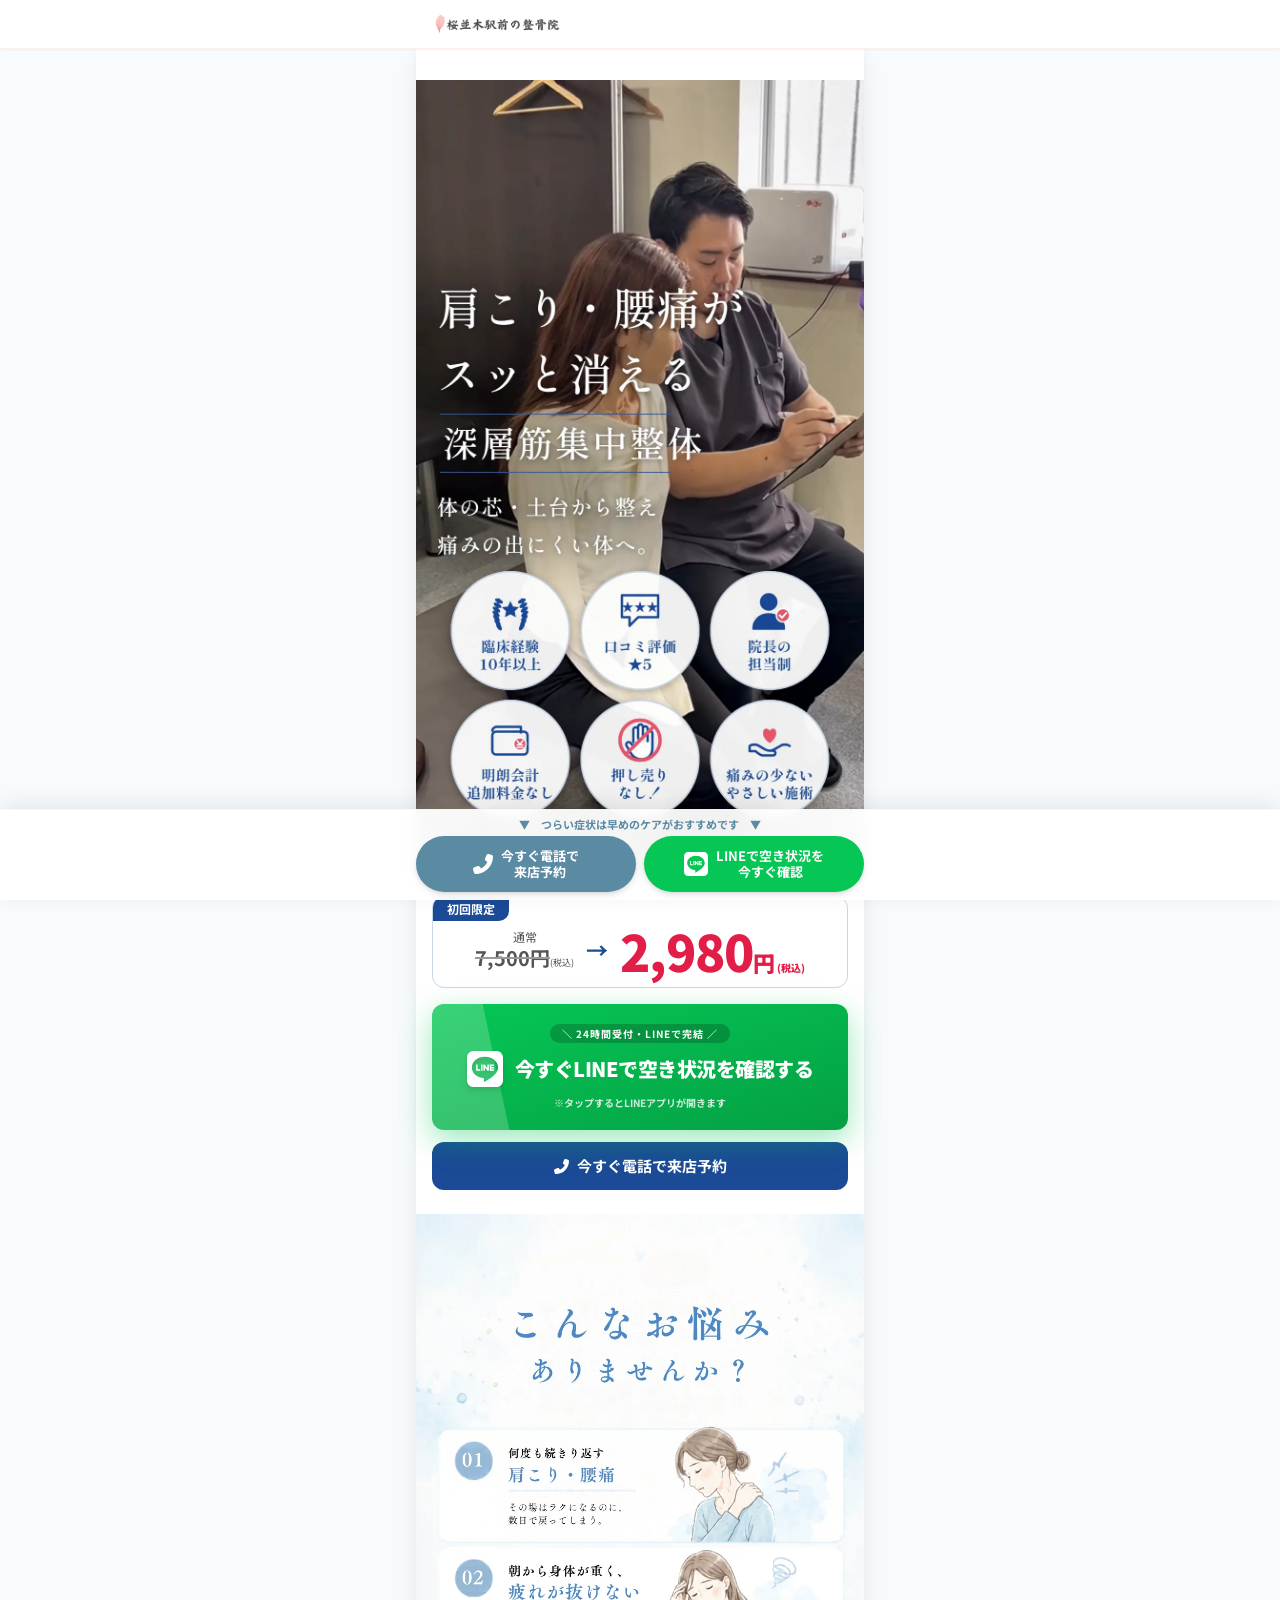
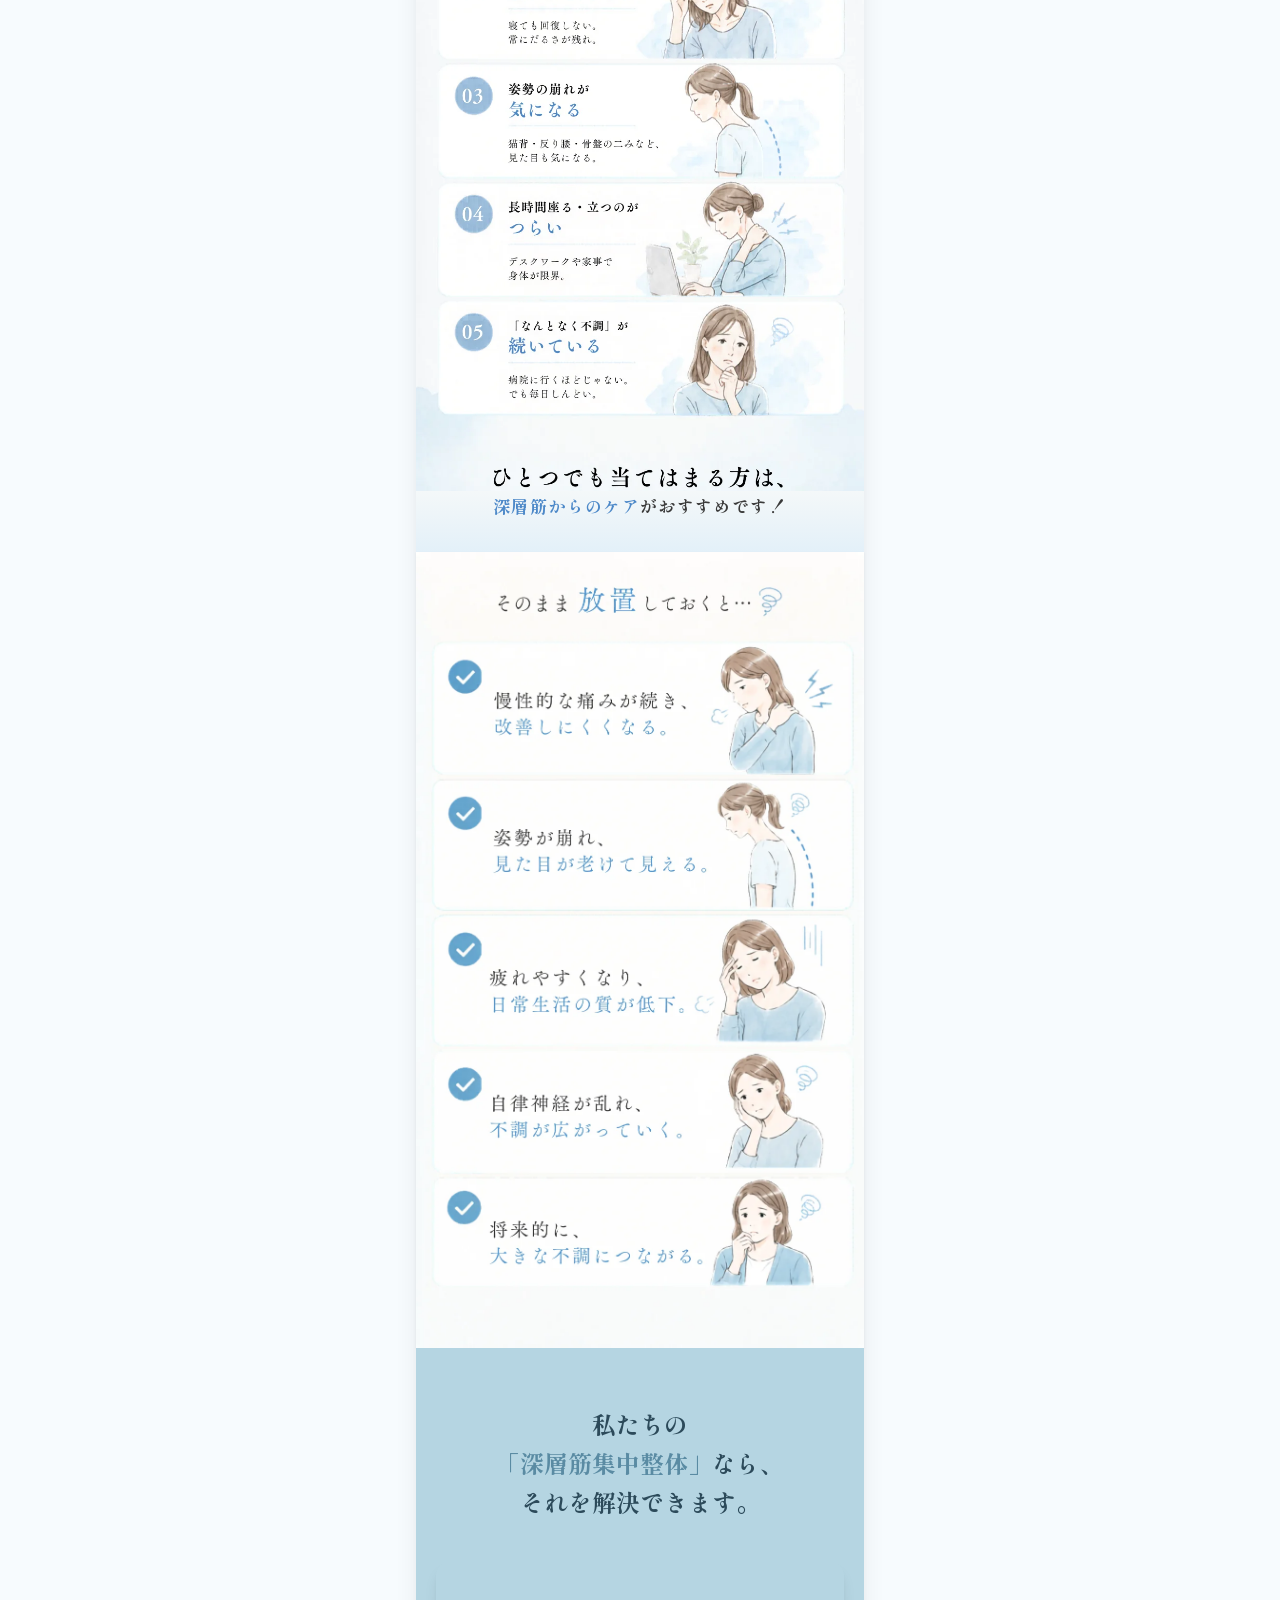
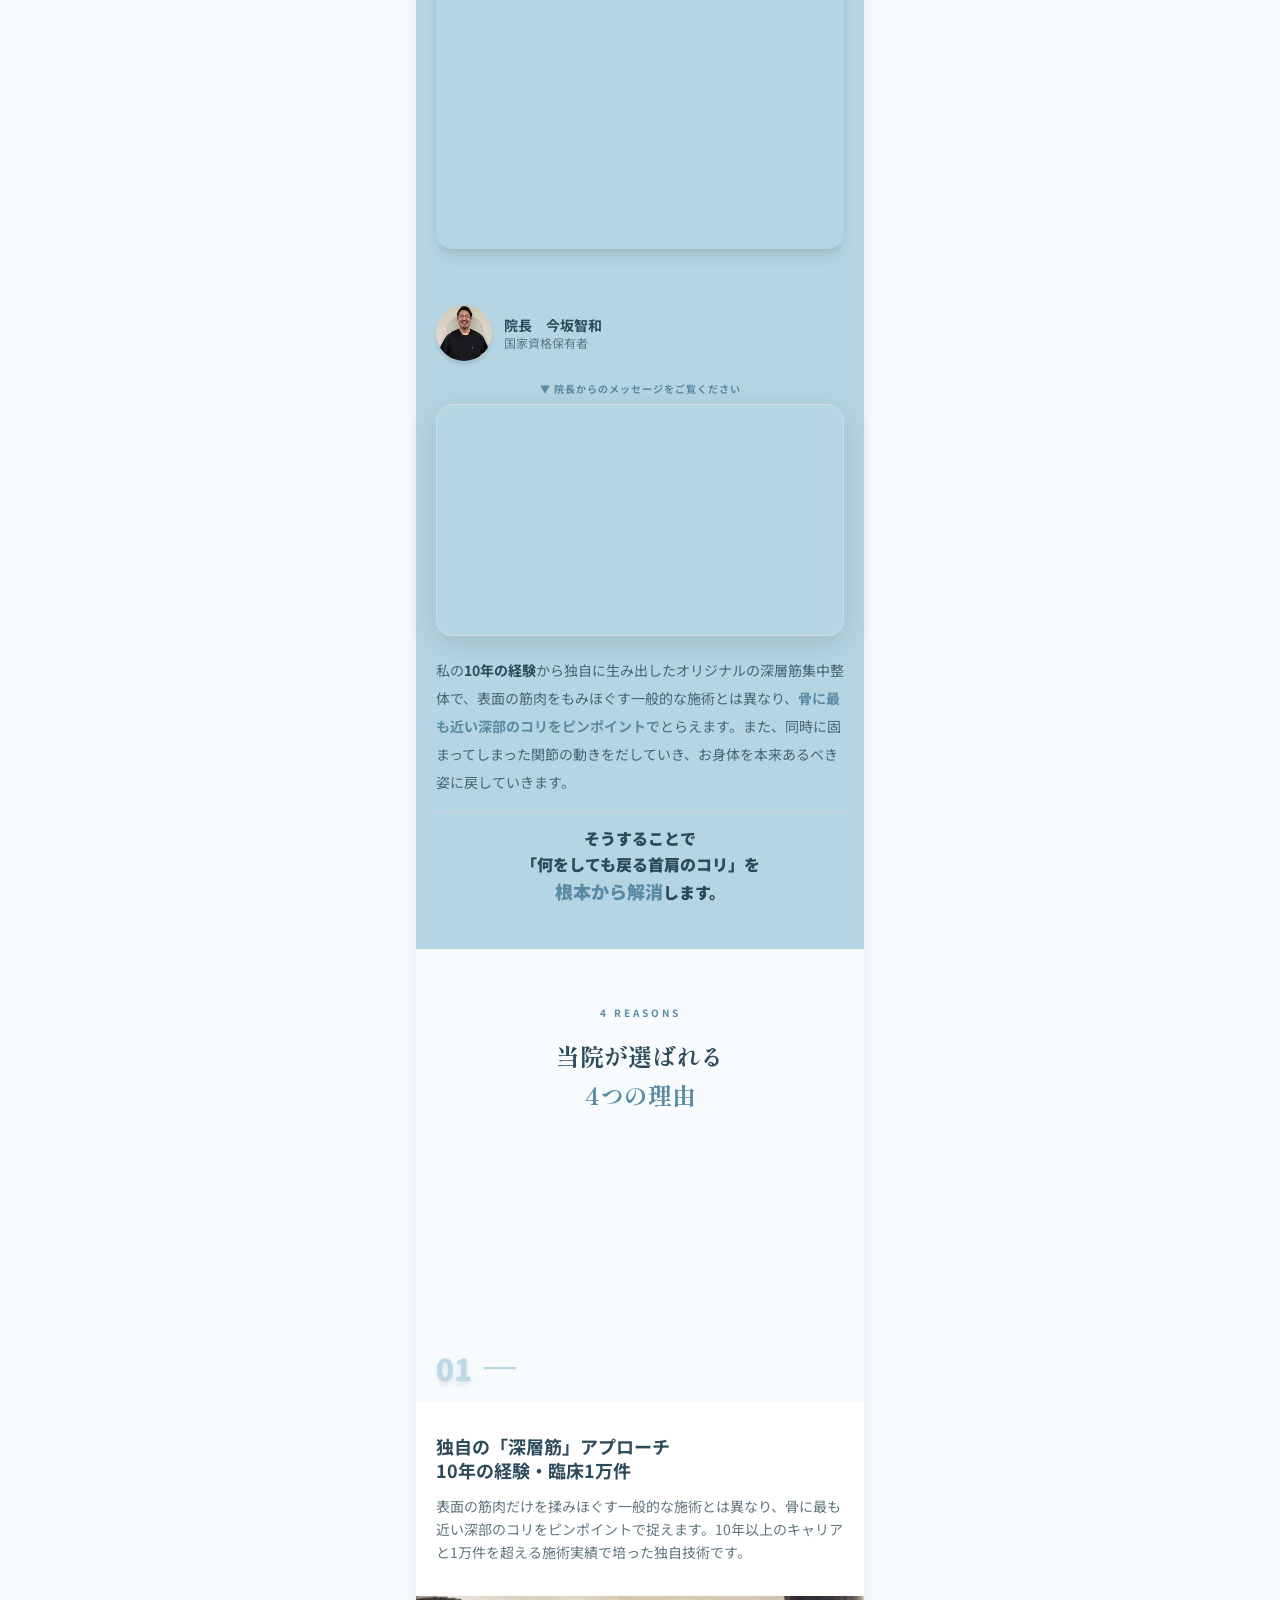
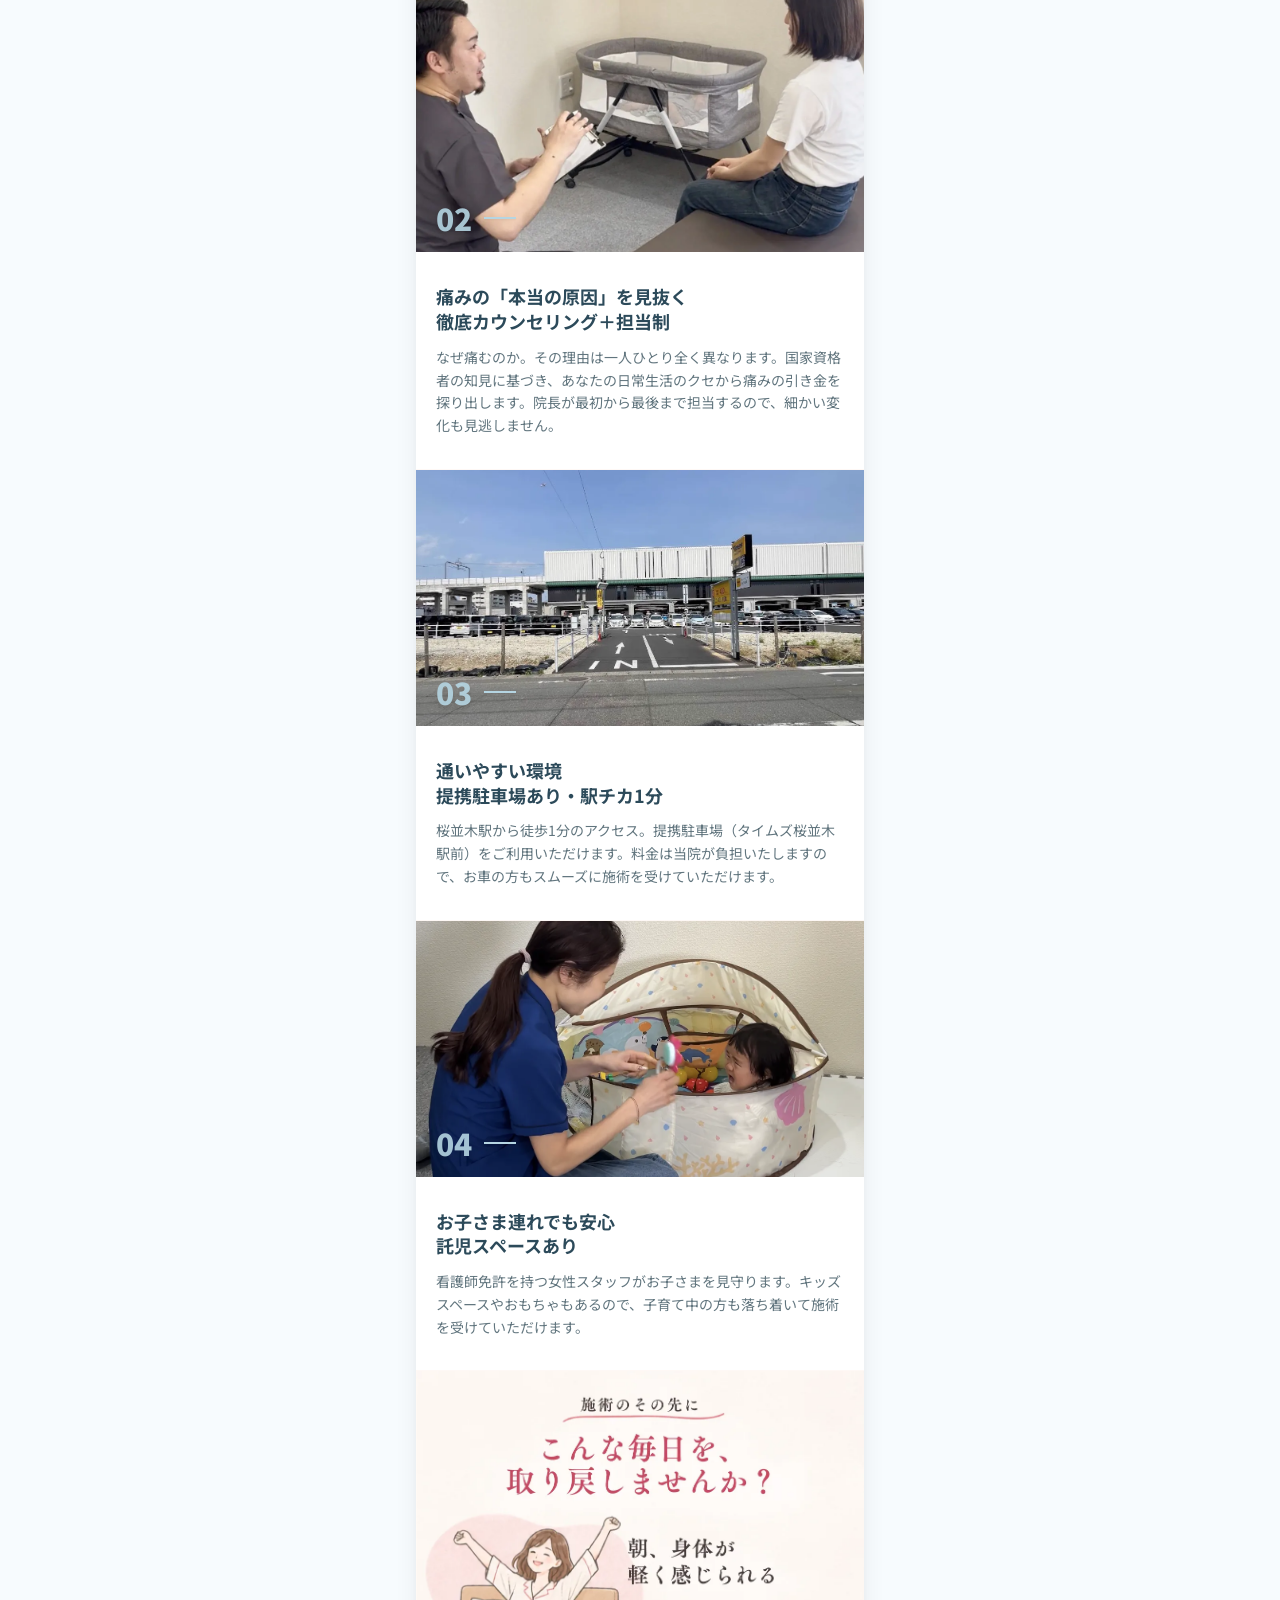
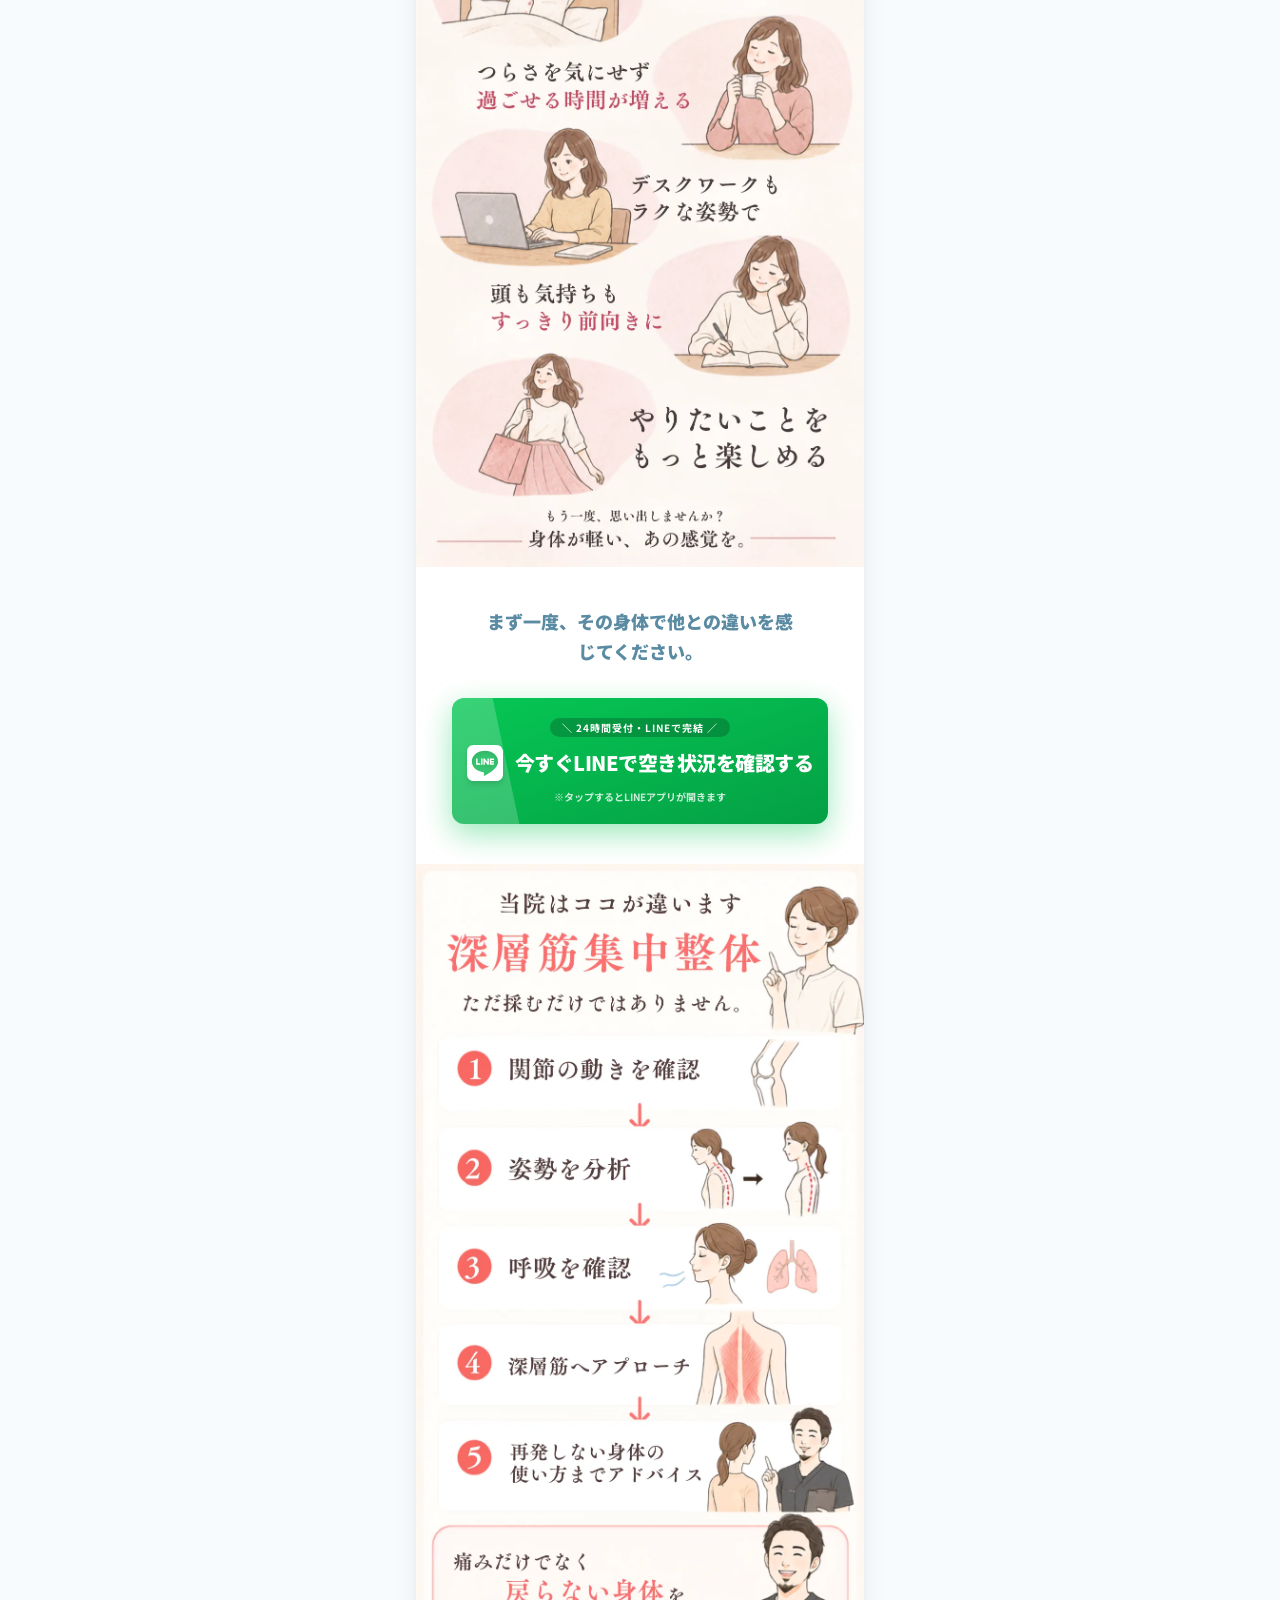
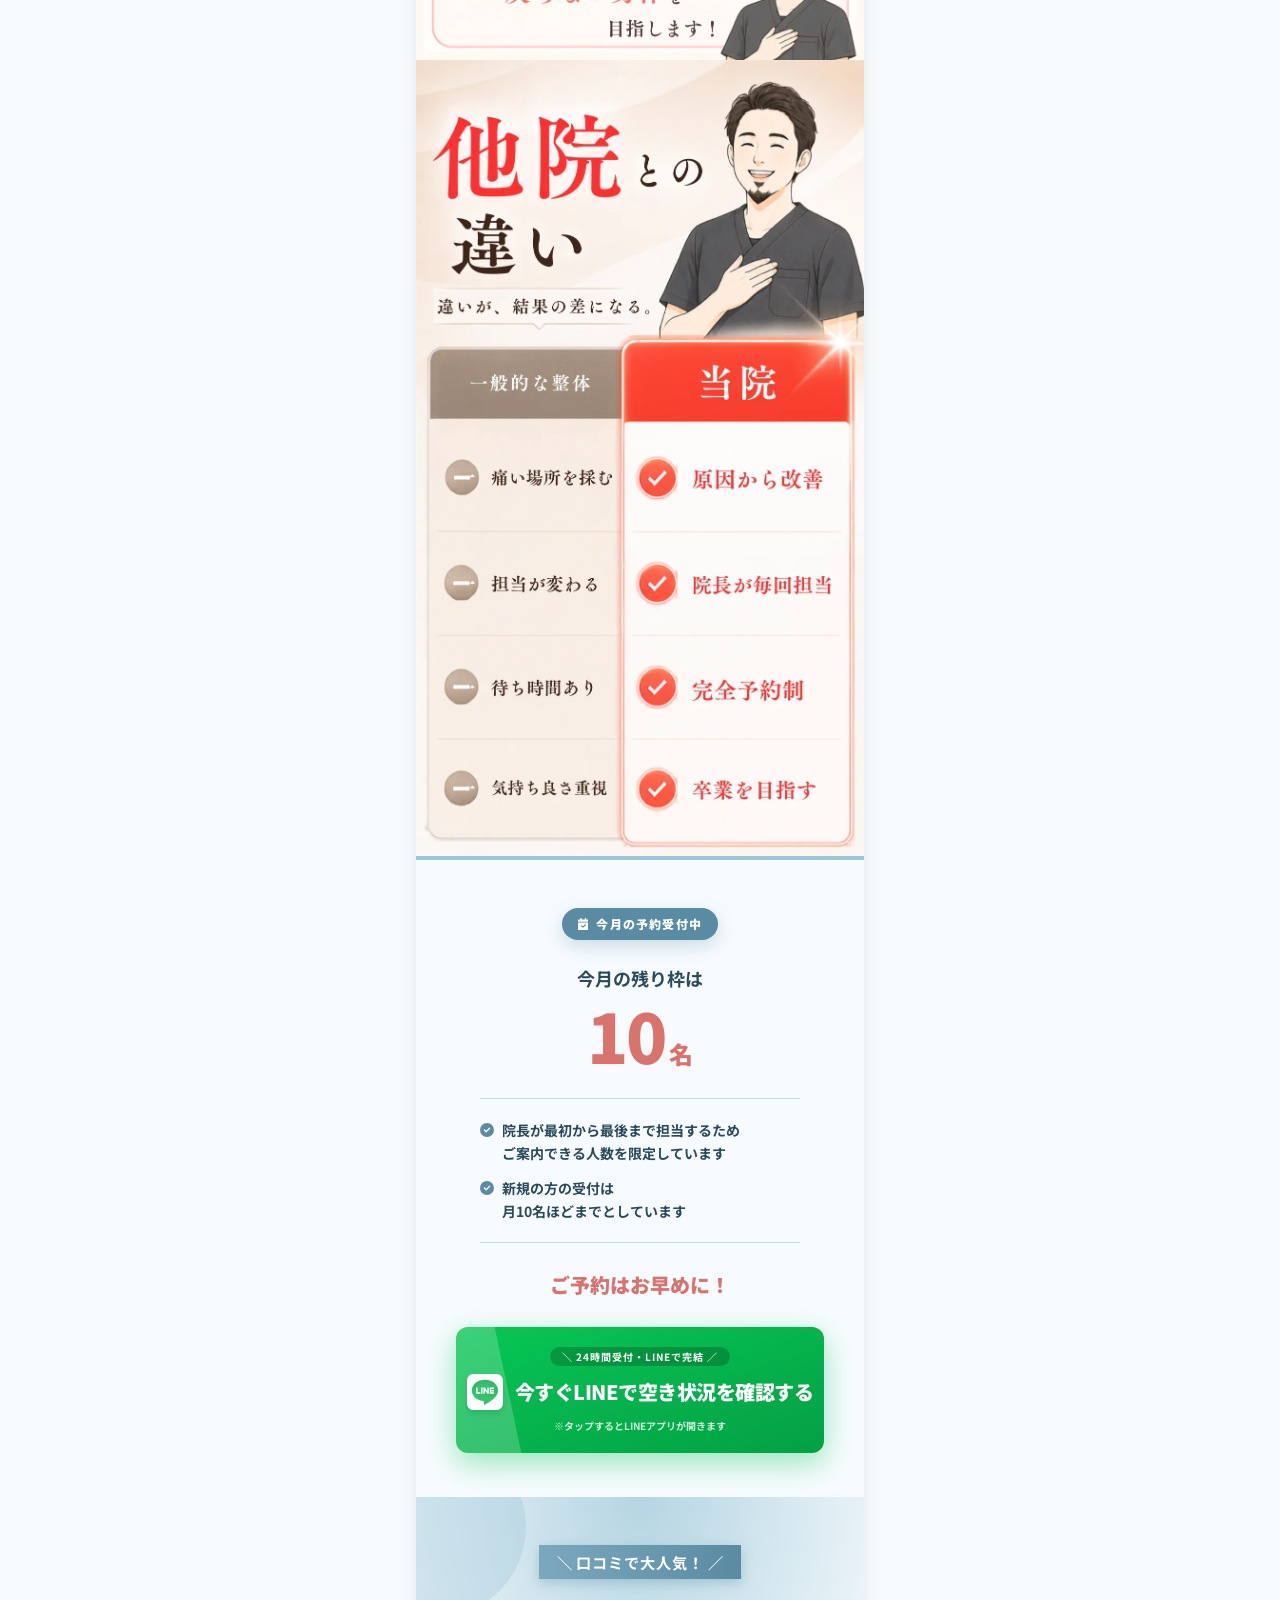
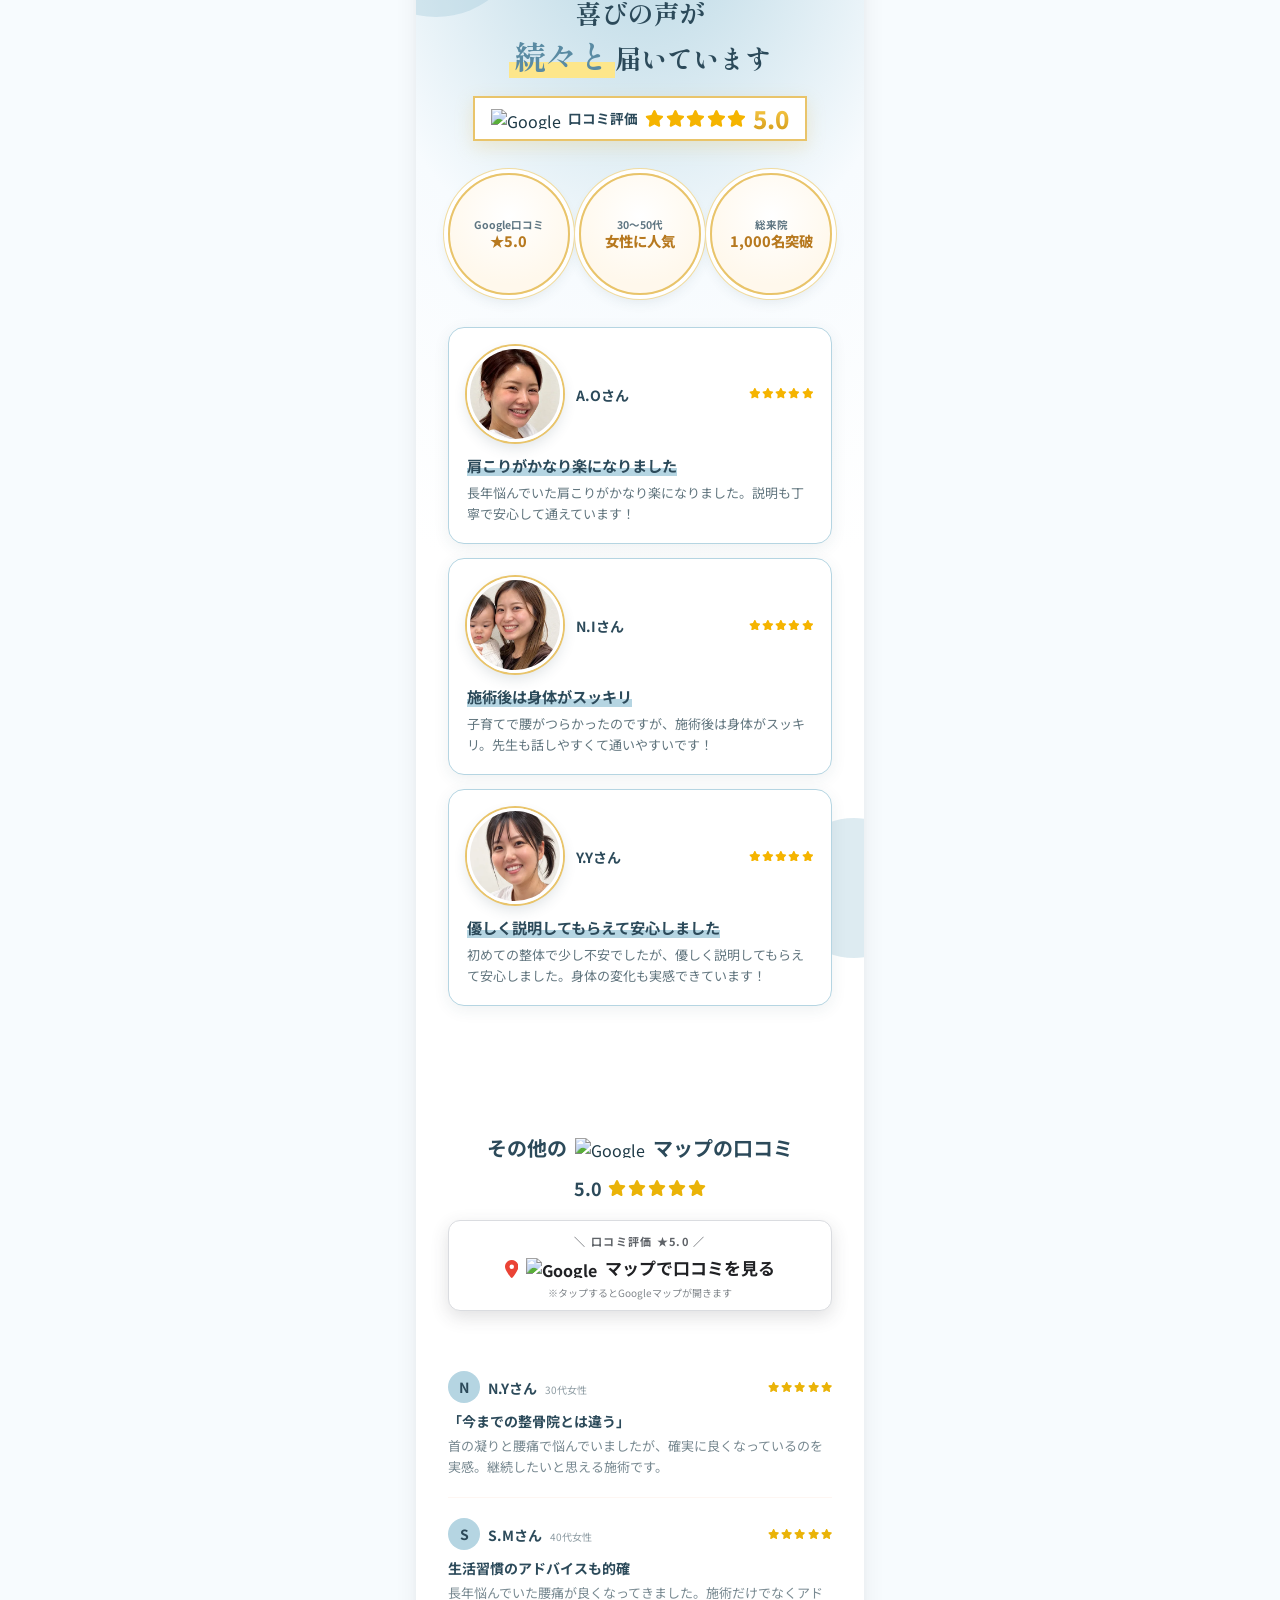
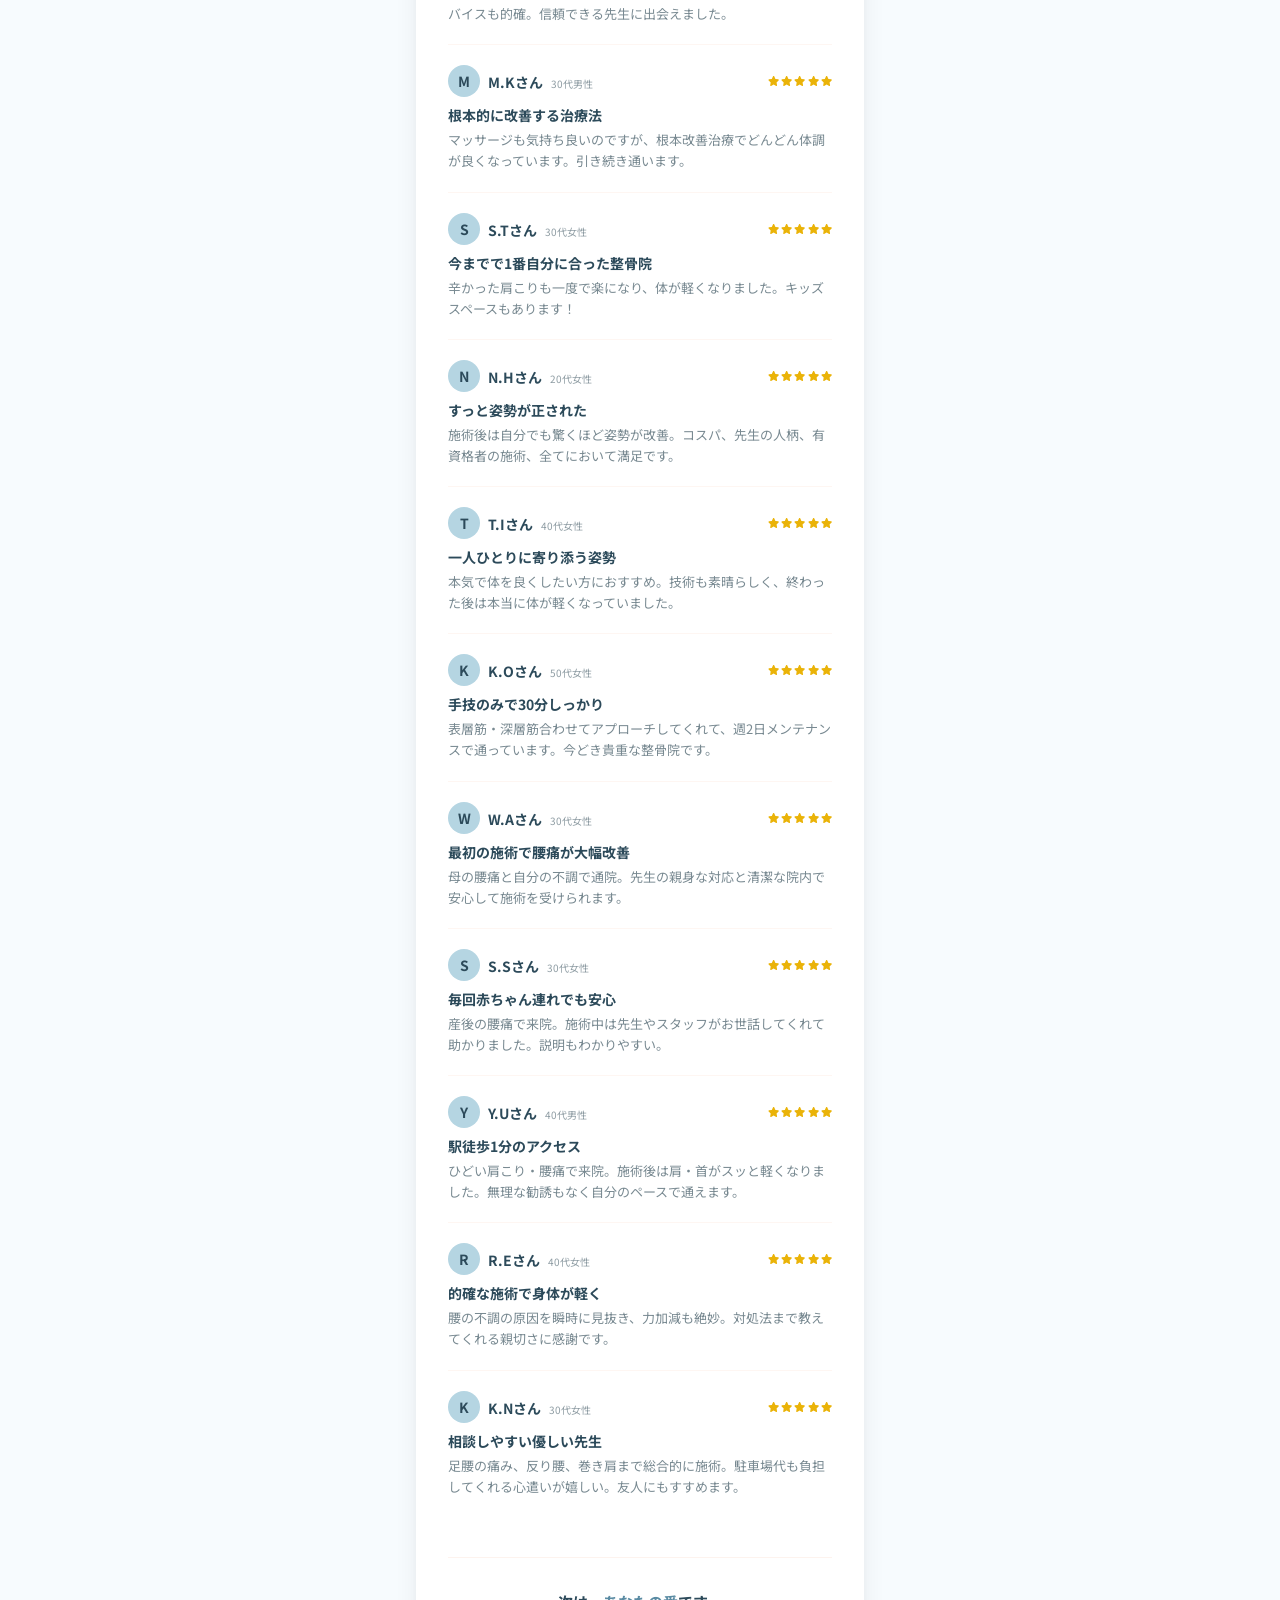
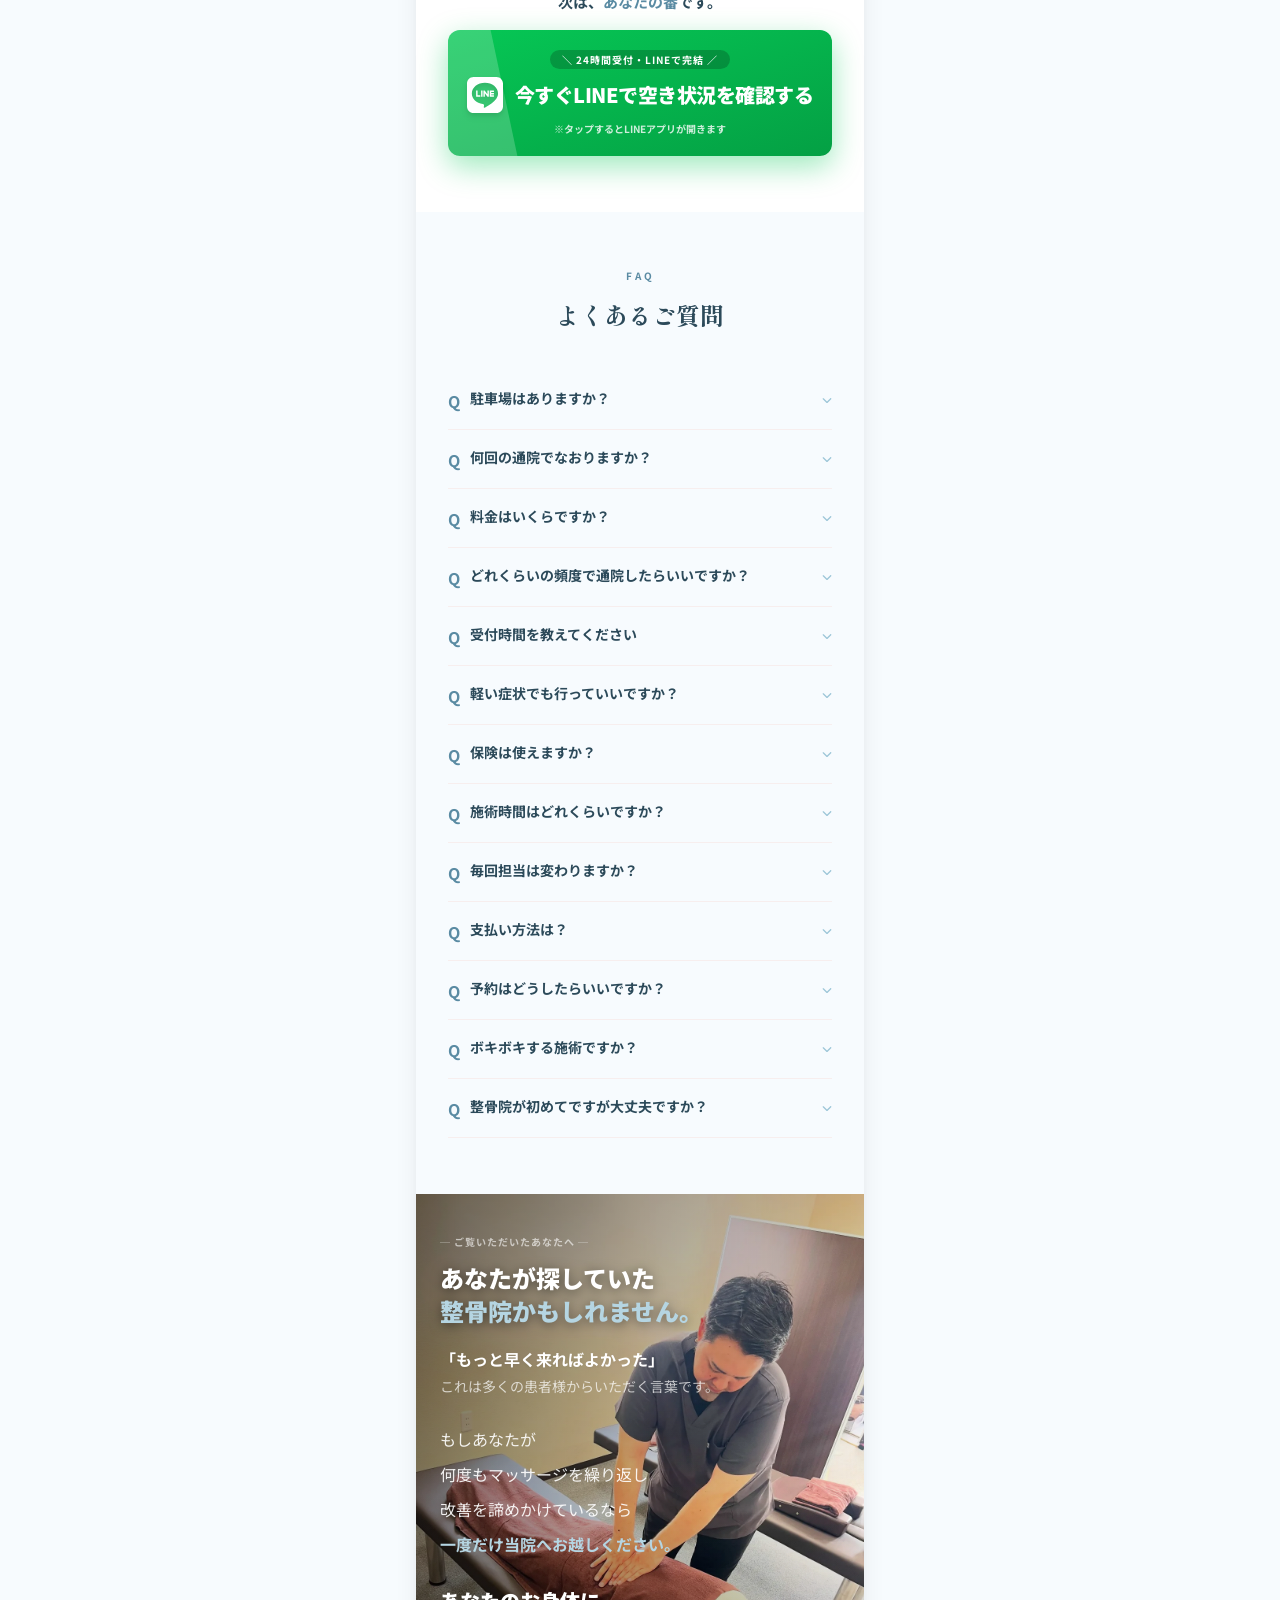
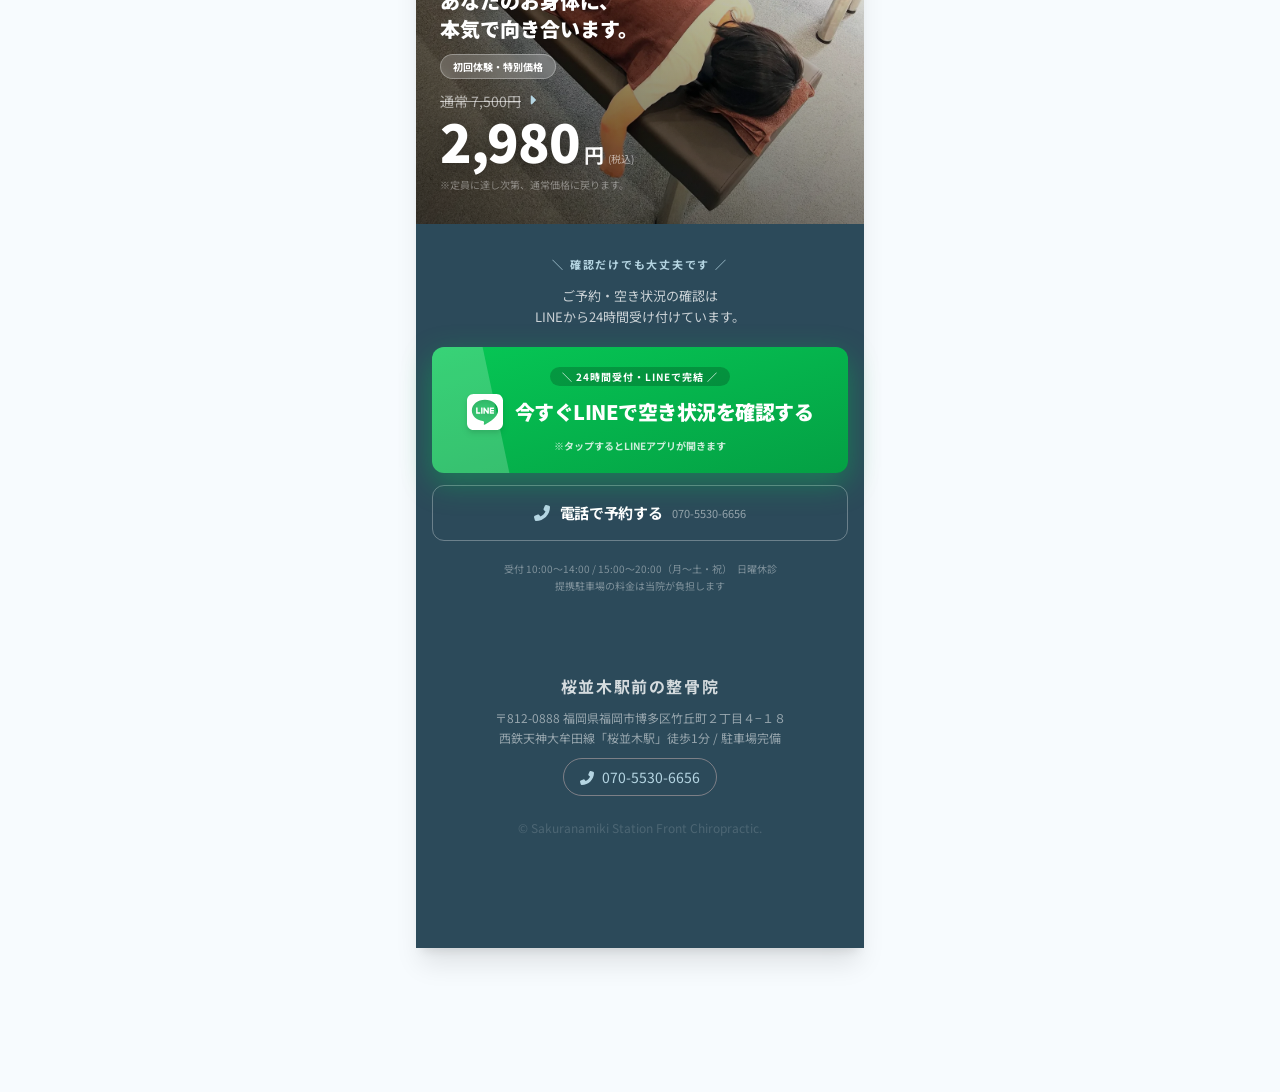
==== commit bee6b343: "ヒーローの丸を3個→6個に増やし、値段をヒーロー直下のCTAへ移動（電話ボタン追加） Co-Authored-By: Claude Sonnet 5.5 <noreply@anthropic.com>" ====
--- a/index.html
+++ b/index.html
@@ -129,7 +129,7 @@
             var variant = 'a'; /* PRERENDER:VARIANT */
             var hero = (variant === 'c')
                 ? './images/hero-empathy.webp'
-                : './images/hero-katakoshi-poster.webp';
+                : './images/hero-katakoshi6-poster.webp';
 
             window.AB_VARIANT = variant;
             document.documentElement.setAttribute('data-variant', variant);
@@ -226,8 +226,19 @@
         }
         .sticky-cta-urgent { animation: sticky-cta-urgent 2.4s ease-in-out infinite; }
 
+        /* 口コミの「Googleマップで口コミを見る」ボタン（2026-10-06）。
+           LINEボタンと同じく、画面に入ったら一度ゆらして、そのあとふちをゆっくり光らせる。
+           揺れ（cta-shake）は styles.css のものを使い回し、光る色だけGoogleの青にしている */
+        @keyframes map-cta-glow {
+            0%, 100% { box-shadow: 0 6px 18px rgba(60, 64, 67, 0.16); }
+            50%      { box-shadow: 0 6px 24px rgba(66, 133, 244, 0.45),
+                                   0 0 0 3px rgba(66, 133, 244, 0.18); }
+        }
+        .map-cta-animated a { animation: cta-shake .85s ease-out, map-cta-glow 2.2s ease-in-out .9s infinite; }
+
         /* 動きを減らす設定にしている端末では止める */
         @media (prefers-reduced-motion: reduce) {
+            .map-cta-animated a,
             .sticky-cta-glow,
             .sticky-cta-arrow,
             .sticky-cta-urgent { animation: none; }
@@ -278,7 +289,7 @@
     <!-- BEGIN prerendered : 以下は tools/prerender.js の出力。直接編集しないこと。
          中身を変えるときは app.js を直してから node tools/prerender.js を実行する。 -->
     <div id="root">
-<div class="w-full max-w-md mx-auto shadow-xl bg-white min-h-screen relative my-0 md:my-8"><div class="fixed top-0 left-0 w-full bg-white/95 backdrop-blur border-b border-skin-peach/60 shadow-sm z-50"><div class="max-w-md mx-auto flex items-center justify-between px-3 py-2"><a href="#" class="flex-shrink-0"><img src="./images/logo-new2.webp" alt="桜並木駅前の整骨院" width="726" height="161" class="h-8 w-auto"/></a></div></div><div class="pt-12 bg-white"><div class="w-full"><video src="./images/hero-katakoshi.mp4" poster="./images/hero-katakoshi-poster.webp" width="940" height="1670" autoplay="" muted="" loop="" playsinline="" aria-label="肩こり・腰痛がスッと消える。深層筋集中整体。体の芯・土台から整え、痛みの出にくい体へ。10年の経験／国家資格保有／口コミ評価★5。初回限定 通常7,500円（税込）のところ2,980円（税込）。清潔で落ち着いた院内で、安心して施術を受けられます。" data-hero="" class="w-full h-auto block"></video></div><div style="padding:20px 0 24px"><div class="w-full px-4  " data-cta-line=""><a href="https://lin.ee/uqCRkRL" class="block w-full bg-gradient-to-br from-[#06C755] to-[#04a044] text-white font-bold py-5 rounded-xl shadow-[0_10px_30px_rgba(6,199,85,0.4)] hover:-translate-y-1 hover:shadow-[0_15px_40px_rgba(6,199,85,0.5)] active:scale-[0.97] transition-all relative overflow-hidden group"><div class="absolute inset-0 w-1/4 h-full bg-white/20 skew-x-12 -ml-10 group-hover:ml-[120%] transition-all duration-700"></div><div class="flex flex-col items-center gap-1 relative z-10"><span class="text-[10px] tracking-widest bg-black/20 px-3 py-0.5 rounded-full">＼ 24時間受付・LINEで完結 ／</span><div class="flex items-center gap-3 mt-1"><svg class="text-4xl drop-shadow-md" viewBox="0 0 512 512" fill="currentColor" aria-hidden="true" focusable="false" style="height:1em;width:1em;display:inline-block;vertical-align:-0.125em"><path d="M311 196.8v81.3c0 2.1-1.6 3.7-3.7 3.7h-13c-1.3 0-2.4-.7-3-1.5l-37.3-50.3v48.2c0 2.1-1.6 3.7-3.7 3.7h-13c-2.1 0-3.7-1.6-3.7-3.7V196.9c0-2.1 1.6-3.7 3.7-3.7h12.9c1.1 0 2.4 .6 3 1.6l37.3 50.3V196.9c0-2.1 1.6-3.7 3.7-3.7h13c2.1-.1 3.8 1.6 3.8 3.5zm-93.7-3.7h-13c-2.1 0-3.7 1.6-3.7 3.7v81.3c0 2.1 1.6 3.7 3.7 3.7h13c2.1 0 3.7-1.6 3.7-3.7V196.8c0-1.9-1.6-3.7-3.7-3.7zm-31.4 68.1H150.3V196.8c0-2.1-1.6-3.7-3.7-3.7h-13c-2.1 0-3.7 1.6-3.7 3.7v81.3c0 1 .3 1.8 1 2.5c.7 .6 1.5 1 2.5 1h52.2c2.1 0 3.7-1.6 3.7-3.7v-13c0-1.9-1.6-3.7-3.5-3.7zm193.7-68.1H327.3c-1.9 0-3.7 1.6-3.7 3.7v81.3c0 1.9 1.6 3.7 3.7 3.7h52.2c2.1 0 3.7-1.6 3.7-3.7V265c0-2.1-1.6-3.7-3.7-3.7H344V247.7h35.5c2.1 0 3.7-1.6 3.7-3.7V230.9c0-2.1-1.6-3.7-3.7-3.7H344V213.5h35.5c2.1 0 3.7-1.6 3.7-3.7v-13c-.1-1.9-1.7-3.7-3.7-3.7zM512 93.4V419.4c-.1 51.2-42.1 92.7-93.4 92.6H92.6C41.4 511.9-.1 469.8 0 418.6V92.6C.1 41.4 42.2-.1 93.4 0H419.4c51.2 .1 92.7 42.1 92.6 93.4zM441.6 233.5c0-83.4-83.7-151.3-186.4-151.3s-186.4 67.9-186.4 151.3c0 74.7 66.3 137.4 155.9 149.3c21.8 4.7 19.3 12.7 14.4 42.1c-.8 4.7-3.8 18.4 16.1 10.1s107.3-63.2 146.5-108.2c27-29.7 39.9-59.8 39.9-93.1z"></path></svg><span class="text-[17px] sm:text-xl font-black tracking-tight leading-snug">今すぐLINEで<br class="sm:hidden"/>空き状況を確認する</span></div><span class="text-[10px] mt-1 opacity-80">※タップするとLINEアプリが開きます</span></div></a></div></div></div><div class="fade-up w-full"><img src="./images/empathy-yoshizumi.webp" width="864" height="1690" loading="lazy" decoding="async" alt="こんなお悩みありませんか？ 01 何度も繰り返す肩こり・腰痛（その場はラクになるのに、数日で戻ってしまう）／02 朝から身体が重く、疲れが抜けない／03 姿勢の崩れが気になる（猫背・反り腰・骨盤のゆがみなど）／04 長時間座る・立つのがつらい／05 「なんとなく不調」が続いている。ひとつでも当てはまる方は、" class="w-full h-auto block"/><p class="font-mincho font-bold text-center" style="margin:0;padding:2px 16px 34px;background:linear-gradient(#f4f8f9, #e3f0f9);color:#3a3a3a;font-size:17px;letter-spacing:0.08em"><span style="color:#4c88c8">深層筋からのケア</span>がおすすめです！</p></div><div class="fade-up w-full"><img src="./images/problem-yoshizumi.webp" width="941" height="1672" loading="lazy" decoding="async" alt="そのまま放置しておくと… 慢性的な痛みが続き、改善しにくくなる／姿勢が崩れ、見た目が老けて見える／疲れやすくなり、日常生活の質が低下／自律神経が乱れ、不調が広がっていく／将来的に、大きな不調につながる。" class="w-full h-auto block drop-shadow-sm"/></div><div class="fade-up w-full bg-skin-peach"><div class="px-5 pt-14 pb-6 text-center"><h2 class="font-mincho text-2xl font-bold text-skin-dark mb-4 leading-relaxed">私たちの<br/><span class="text-skin-rose">「深層筋集中整体」</span>なら、<br/>それを解決できます。</h2></div><div class="px-5 pb-6"><div class="rounded-2xl shadow-lg overflow-hidden"><video src="./images/solution-video-sm.mp4" preload="metadata" autoplay="" muted="" loop="" playsinline="" class="w-full h-72 object-cover"></video></div></div><div class="px-5 py-8"><div class="flex items-center gap-3 mb-5"><img src="./images/director.webp" width="857" height="849" loading="lazy" decoding="async" alt="桜並木駅前の整骨院 院長 今坂智和（国家資格保有）" class="w-14 h-14 rounded-full object-cover shadow-md flex-shrink-0"/><div><p class="text-skin-dark font-bold text-sm">院長　今坂智和</p><p class="text-xs text-skin-text/60">国家資格保有者</p></div></div><div class="mb-5"><p class="text-[10px] text-skin-rose font-bold tracking-widest mb-2 text-center">▼ 院長からのメッセージをご覧ください</p><div class="relative w-full rounded-2xl overflow-hidden shadow-[0_8px_30px_rgba(0,0,0,0.12)] border border-skin-peach/40" style="padding-top:56.25%"><iframe class="absolute inset-0 w-full h-full" src="https://www.youtube.com/embed/KWMeWBIzs2o?rel=0&amp;modestbranding=1" title="院長からのメッセージ" frameBorder="0" allow="accelerometer; autoplay; clipboard-write; encrypted-media; gyroscope; picture-in-picture" allowfullscreen=""></iframe></div></div><p class="text-sm leading-[2] text-skin-dark/80 mb-3">私の<span class="text-skin-dark font-bold">10年の経験</span>から独自に生み出したオリジナルの深層筋集中整体で、表面の筋肉をもみほぐす一般的な施術とは異なり、<span class="text-skin-rose font-bold">骨に最も近い深部のコリをピンポイントで</span>とらえます。また、同時に固まってしまった関節の動きをだしていき、お身体を本来あるべき姿に戻していきます。</p><p class="text-base leading-relaxed text-skin-dark font-black text-center mt-4 py-3 border-t border-skin-blush/40">そうすることで<br/>「何をしても戻る首肩のコリ」を<br/><span class="text-skin-rose text-lg">根本から解消</span>します。</p></div></div><div class="fade-up w-full bg-skin-cream"><div class="px-5 pt-14 pb-8 text-center"><span class="text-skin-rose text-[10px] tracking-[0.3em] font-bold block mb-4">4 REASONS</span><h2 class="font-mincho text-2xl font-bold text-skin-dark leading-relaxed">当院が選ばれる<br/><span class="text-skin-rose">4つの理由</span></h2></div><div class="w-full"><div class="w-full relative"><video src="./images/technique-sm.mp4" preload="metadata" autoplay="" muted="" loop="" playsinline="" class="w-full h-64 object-cover block"></video><div class="absolute bottom-4 left-5 flex items-center gap-3"><span class="text-skin-peach font-black text-3xl opacity-90 drop-shadow-md">01</span><div class="h-[2px] bg-skin-peach w-8 shadow-sm"></div></div></div><div class="px-5 py-8 bg-white border-b border-skin-peach/30"><h3 class="text-lg font-bold text-skin-dark mb-3 leading-snug">独自の「深層筋」アプローチ<br/>10年の経験・臨床1万件</h3><p class="text-sm text-skin-text/70 leading-relaxed">表面の筋肉だけを揉みほぐす一般的な施術とは異なり、骨に最も近い深部のコリをピンポイントで捉えます。10年以上のキャリアと1万件を超える施術実績で培った独自技術です。</p></div></div><div class="w-full"><div class="w-full relative"><img src="./images/counseling.webp" alt="feature" loading="lazy" decoding="async" class="w-full h-64 object-cover block"/><div class="absolute bottom-4 left-5 flex items-center gap-3"><span class="text-skin-peach font-black text-3xl opacity-90 drop-shadow-md">02</span><div class="h-[2px] bg-skin-peach w-8 shadow-sm"></div></div></div><div class="px-5 py-8 bg-white border-b border-skin-peach/30"><h3 class="text-lg font-bold text-skin-dark mb-3 leading-snug">痛みの「本当の原因」を見抜く<br/>徹底カウンセリング＋担当制</h3><p class="text-sm text-skin-text/70 leading-relaxed">なぜ痛むのか。その理由は一人ひとり全く異なります。国家資格者の知見に基づき、あなたの日常生活のクセから痛みの引き金を探り出します。院長が最初から最後まで担当するので、細かい変化も見逃しません。</p></div></div><div class="w-full"><div class="w-full relative"><img src="./images/parking.webp" alt="feature" loading="lazy" decoding="async" class="w-full h-64 object-cover block"/><div class="absolute bottom-4 left-5 flex items-center gap-3"><span class="text-skin-peach font-black text-3xl opacity-90 drop-shadow-md">03</span><div class="h-[2px] bg-skin-peach w-8 shadow-sm"></div></div></div><div class="px-5 py-8 bg-white border-b border-skin-peach/30"><h3 class="text-lg font-bold text-skin-dark mb-3 leading-snug">通いやすい環境<br/>提携駐車場あり・駅チカ1分</h3><p class="text-sm text-skin-text/70 leading-relaxed">桜並木駅から徒歩1分のアクセス。提携駐車場（タイムズ桜並木駅前）をご利用いただけます。料金は当院が負担いたしますので、お車の方もスムーズに施術を受けていただけます。</p></div></div><div class="w-full"><div class="w-full relative"><img src="./images/childcare.webp" alt="feature" loading="lazy" decoding="async" class="w-full h-64 object-cover block"/><div class="absolute bottom-4 left-5 flex items-center gap-3"><span class="text-skin-peach font-black text-3xl opacity-90 drop-shadow-md">04</span><div class="h-[2px] bg-skin-peach w-8 shadow-sm"></div></div></div><div class="px-5 py-8 bg-white border-b border-skin-peach/30"><h3 class="text-lg font-bold text-skin-dark mb-3 leading-snug">お子さま連れでも安心<br/>託児スペースあり</h3><p class="text-sm text-skin-text/70 leading-relaxed">看護師免許を持つ女性スタッフがお子さまを見守ります。キッズスペースやおもちゃもあるので、子育て中の方も落ち着いて施術を受けていただけます。</p></div></div></div><div class="fade-up w-full bg-white"><img src="./images/benefit-new.webp" width="941" height="1672" loading="lazy" decoding="async" alt="施術のその先に、こんな毎日を取り戻しませんか？　朝、身体が軽く感じられる／つらさを気にせず過ごせる時間が増える／デスクワークもラクな姿勢で／頭も気持ちもすっきり前向きに／やりたいことをもっと楽しめる" class="w-full h-auto block"/><div class="px-5 py-10 text-center"><p class="text-lg text-skin-dark font-black mb-8 max-w-xs mx-auto leading-relaxed"><span class="animate-text-shimmer text-skin-rose">まず一度、その身体で他との違いを感じてください。</span></p><div class="w-full px-4  " data-cta-line=""><a href="https://lin.ee/uqCRkRL" class="block w-full bg-gradient-to-br from-[#06C755] to-[#04a044] text-white font-bold py-5 rounded-xl shadow-[0_10px_30px_rgba(6,199,85,0.4)] hover:-translate-y-1 hover:shadow-[0_15px_40px_rgba(6,199,85,0.5)] active:scale-[0.97] transition-all relative overflow-hidden group"><div class="absolute inset-0 w-1/4 h-full bg-white/20 skew-x-12 -ml-10 group-hover:ml-[120%] transition-all duration-700"></div><div class="flex flex-col items-center gap-1 relative z-10"><span class="text-[10px] tracking-widest bg-black/20 px-3 py-0.5 rounded-full">＼ 24時間受付・LINEで完結 ／</span><div class="flex items-center gap-3 mt-1"><svg class="text-4xl drop-shadow-md" viewBox="0 0 512 512" fill="currentColor" aria-hidden="true" focusable="false" style="height:1em;width:1em;display:inline-block;vertical-align:-0.125em"><path d="M311 196.8v81.3c0 2.1-1.6 3.7-3.7 3.7h-13c-1.3 0-2.4-.7-3-1.5l-37.3-50.3v48.2c0 2.1-1.6 3.7-3.7 3.7h-13c-2.1 0-3.7-1.6-3.7-3.7V196.9c0-2.1 1.6-3.7 3.7-3.7h12.9c1.1 0 2.4 .6 3 1.6l37.3 50.3V196.9c0-2.1 1.6-3.7 3.7-3.7h13c2.1-.1 3.8 1.6 3.8 3.5zm-93.7-3.7h-13c-2.1 0-3.7 1.6-3.7 3.7v81.3c0 2.1 1.6 3.7 3.7 3.7h13c2.1 0 3.7-1.6 3.7-3.7V196.8c0-1.9-1.6-3.7-3.7-3.7zm-31.4 68.1H150.3V196.8c0-2.1-1.6-3.7-3.7-3.7h-13c-2.1 0-3.7 1.6-3.7 3.7v81.3c0 1 .3 1.8 1 2.5c.7 .6 1.5 1 2.5 1h52.2c2.1 0 3.7-1.6 3.7-3.7v-13c0-1.9-1.6-3.7-3.5-3.7zm193.7-68.1H327.3c-1.9 0-3.7 1.6-3.7 3.7v81.3c0 1.9 1.6 3.7 3.7 3.7h52.2c2.1 0 3.7-1.6 3.7-3.7V265c0-2.1-1.6-3.7-3.7-3.7H344V247.7h35.5c2.1 0 3.7-1.6 3.7-3.7V230.9c0-2.1-1.6-3.7-3.7-3.7H344V213.5h35.5c2.1 0 3.7-1.6 3.7-3.7v-13c-.1-1.9-1.7-3.7-3.7-3.7zM512 93.4V419.4c-.1 51.2-42.1 92.7-93.4 92.6H92.6C41.4 511.9-.1 469.8 0 418.6V92.6C.1 41.4 42.2-.1 93.4 0H419.4c51.2 .1 92.7 42.1 92.6 93.4zM441.6 233.5c0-83.4-83.7-151.3-186.4-151.3s-186.4 67.9-186.4 151.3c0 74.7 66.3 137.4 155.9 149.3c21.8 4.7 19.3 12.7 14.4 42.1c-.8 4.7-3.8 18.4 16.1 10.1s107.3-63.2 146.5-108.2c27-29.7 39.9-59.8 39.9-93.1z"></path></svg><span class="text-[17px] sm:text-xl font-black tracking-tight leading-snug">今すぐLINEで<br class="sm:hidden"/>空き状況を確認する</span></div><span class="text-[10px] mt-1 opacity-80">※タップするとLINEアプリが開きます</span></div></a></div></div></div><div class="fade-up w-full"><img src="./images/clinic-difference.webp" width="941" height="1672" loading="lazy" decoding="async" alt="当院はココが違います。深層筋集中整体はただ揉むだけではありません。1．関節の動きを確認 2．姿勢を分析 3．呼吸を確認 4．深層筋へアプローチ 5．再発しない身体の使い方までアドバイス。痛みだけでなく、戻らない身体を目指します。" class="w-full h-auto block"/></div><div class="fade-up w-full"><img src="./images/comparison-table.webp" width="941" height="1672" loading="lazy" decoding="async" alt="他院との違い。一般的な整体は痛い場所を揉む・担当が変わる・待ち時間あり・気持ち良さ重視。当院は原因から改善・院長が毎回担当・完全予約制・卒業を目指す。" class="w-full h-auto block"/></div><section class="fade-up w-full bg-skin-cream" style="border-top:4px solid #9dc6d8"><div class="px-6 pt-12 text-center" style="padding-bottom:44px"><div class="mb-6"><span class="bg-skin-rose text-white text-xs font-black px-4 py-2 rounded-full tracking-widest" style="display:inline-flex;align-items:center;gap:8px;box-shadow:0 6px 18px rgba(90,139,163,0.28)"><svg class="" viewBox="0 0 448 512" fill="currentColor" aria-hidden="true" focusable="false" style="height:1em;width:0.875em;display:inline-block;vertical-align:-0.125em"><path d="M128 0c17.7 0 32 14.3 32 32V64H288V32c0-17.7 14.3-32 32-32s32 14.3 32 32V64h48c26.5 0 48 21.5 48 48v48H0V112C0 85.5 21.5 64 48 64H96V32c0-17.7 14.3-32 32-32zM0 192H448V464c0 26.5-21.5 48-48 48H48c-26.5 0-48-21.5-48-48V192zM329 305c9.4-9.4 9.4-24.6 0-33.9s-24.6-9.4-33.9 0l-87 87-39-39c-9.4-9.4-24.6-9.4-33.9 0s-9.4 24.6 0 33.9l56 56c9.4 9.4 24.6 9.4 33.9 0L329 305z"></path></svg>今月の予約受付中</span></div><p class="text-skin-dark font-bold text-lg mb-2 leading-relaxed">今月の残り枠は</p><p style="color:#d9736e;margin-bottom:28px"><span data-slots-count="" class="font-black leading-none tracking-tight" style="font-size:68px">9</span><span class="text-2xl font-black ml-1">名</span></p><div class="max-w-xs mx-auto text-left" style="margin-bottom:28px;padding:20px 0 8px;border-top:1px solid rgba(157,198,216,0.6);border-bottom:1px solid rgba(157,198,216,0.6)"><p class="flex items-start gap-2 text-sm text-skin-dark font-bold leading-relaxed" style="margin:0 0 12px"><svg class="text-skin-rose mt-1 flex-shrink-0" viewBox="0 0 512 512" fill="currentColor" aria-hidden="true" focusable="false" style="height:1em;width:1em;display:inline-block;vertical-align:-0.125em"><path d="M256 512A256 256 0 1 0 256 0a256 256 0 1 0 0 512zM369 209L241 337c-9.4 9.4-24.6 9.4-33.9 0l-64-64c-9.4-9.4-9.4-24.6 0-33.9s24.6-9.4 33.9 0l47 47L335 175c9.4-9.4 24.6-9.4 33.9 0s9.4 24.6 0 33.9z"></path></svg><span>院長が最初から最後まで担当するため<br/>ご案内できる人数を限定しています</span></p><p class="flex items-start gap-2 text-sm text-skin-dark font-bold leading-relaxed" style="margin:0 0 12px"><svg class="text-skin-rose mt-1 flex-shrink-0" viewBox="0 0 512 512" fill="currentColor" aria-hidden="true" focusable="false" style="height:1em;width:1em;display:inline-block;vertical-align:-0.125em"><path d="M256 512A256 256 0 1 0 256 0a256 256 0 1 0 0 512zM369 209L241 337c-9.4 9.4-24.6 9.4-33.9 0l-64-64c-9.4-9.4-9.4-24.6 0-33.9s24.6-9.4 33.9 0l47 47L335 175c9.4-9.4 24.6-9.4 33.9 0s9.4 24.6 0 33.9z"></path></svg><span>新規の方の受付は<br/>月10名ほどまでとしています</span></p></div><p class="font-black text-xl" style="color:#d9736e;margin-bottom:28px">ご予約はお早めに！</p><div class="w-full px-4  " data-cta-line=""><a href="https://lin.ee/uqCRkRL" class="block w-full bg-gradient-to-br from-[#06C755] to-[#04a044] text-white font-bold py-5 rounded-xl shadow-[0_10px_30px_rgba(6,199,85,0.4)] hover:-translate-y-1 hover:shadow-[0_15px_40px_rgba(6,199,85,0.5)] active:scale-[0.97] transition-all relative overflow-hidden group"><div class="absolute inset-0 w-1/4 h-full bg-white/20 skew-x-12 -ml-10 group-hover:ml-[120%] transition-all duration-700"></div><div class="flex flex-col items-center gap-1 relative z-10"><span class="text-[10px] tracking-widest bg-black/20 px-3 py-0.5 rounded-full">＼ 24時間受付・LINEで完結 ／</span><div class="flex items-center gap-3 mt-1"><svg class="text-4xl drop-shadow-md" viewBox="0 0 512 512" fill="currentColor" aria-hidden="true" focusable="false" style="height:1em;width:1em;display:inline-block;vertical-align:-0.125em"><path d="M311 196.8v81.3c0 2.1-1.6 3.7-3.7 3.7h-13c-1.3 0-2.4-.7-3-1.5l-37.3-50.3v48.2c0 2.1-1.6 3.7-3.7 3.7h-13c-2.1 0-3.7-1.6-3.7-3.7V196.9c0-2.1 1.6-3.7 3.7-3.7h12.9c1.1 0 2.4 .6 3 1.6l37.3 50.3V196.9c0-2.1 1.6-3.7 3.7-3.7h13c2.1-.1 3.8 1.6 3.8 3.5zm-93.7-3.7h-13c-2.1 0-3.7 1.6-3.7 3.7v81.3c0 2.1 1.6 3.7 3.7 3.7h13c2.1 0 3.7-1.6 3.7-3.7V196.8c0-1.9-1.6-3.7-3.7-3.7zm-31.4 68.1H150.3V196.8c0-2.1-1.6-3.7-3.7-3.7h-13c-2.1 0-3.7 1.6-3.7 3.7v81.3c0 1 .3 1.8 1 2.5c.7 .6 1.5 1 2.5 1h52.2c2.1 0 3.7-1.6 3.7-3.7v-13c0-1.9-1.6-3.7-3.5-3.7zm193.7-68.1H327.3c-1.9 0-3.7 1.6-3.7 3.7v81.3c0 1.9 1.6 3.7 3.7 3.7h52.2c2.1 0 3.7-1.6 3.7-3.7V265c0-2.1-1.6-3.7-3.7-3.7H344V247.7h35.5c2.1 0 3.7-1.6 3.7-3.7V230.9c0-2.1-1.6-3.7-3.7-3.7H344V213.5h35.5c2.1 0 3.7-1.6 3.7-3.7v-13c-.1-1.9-1.7-3.7-3.7-3.7zM512 93.4V419.4c-.1 51.2-42.1 92.7-93.4 92.6H92.6C41.4 511.9-.1 469.8 0 418.6V92.6C.1 41.4 42.2-.1 93.4 0H419.4c51.2 .1 92.7 42.1 92.6 93.4zM441.6 233.5c0-83.4-83.7-151.3-186.4-151.3s-186.4 67.9-186.4 151.3c0 74.7 66.3 137.4 155.9 149.3c21.8 4.7 19.3 12.7 14.4 42.1c-.8 4.7-3.8 18.4 16.1 10.1s107.3-63.2 146.5-108.2c27-29.7 39.9-59.8 39.9-93.1z"></path></svg><span class="text-[17px] sm:text-xl font-black tracking-tight leading-snug">今すぐLINEで<br class="sm:hidden"/>空き状況を確認する</span></div><span class="text-[10px] mt-1 opacity-80">※タップするとLINEアプリが開きます</span></div></a></div></div></section><section id="voices" class="fade-up w-full rv-sec"><div class="px-5 pt-12 rv-inner"><div class="text-center mb-8"><p class="rv-ribbon">＼ 口コミで大人気！ ／</p><h2 class="rv-heading font-mincho">喜びの声が<br/><span class="rv-heading-em">続々と</span>届いています</h2><div class="rv-score"><img src="https://upload.wikimedia.org/wikipedia/commons/2/2f/Google_2015_logo.svg" alt="Google" class="h-5"/><span class="rv-score-label">口コミ評価</span><div class="rv-stars rv-stars-lg"><svg class="" viewBox="0 0 576 512" fill="currentColor" aria-hidden="true" focusable="false" style="height:1em;width:1.125em;display:inline-block;vertical-align:-0.125em"><path d="M316.9 18C311.6 7 300.4 0 288.1 0s-23.4 7-28.8 18L195 150.3 51.4 171.5c-12 1.8-22 10.2-25.7 21.7s-.7 24.2 7.9 32.7L137.8 329 113.2 474.7c-2 12 3 24.2 12.9 31.3s23 8 33.8 2.3l128.3-68.5 128.3 68.5c10.8 5.7 23.9 4.9 33.8-2.3s14.9-19.3 12.9-31.3L438.5 329 542.7 225.9c8.6-8.5 11.7-21.2 7.9-32.7s-13.7-19.9-25.7-21.7L381.2 150.3 316.9 18z"></path></svg><svg class="" viewBox="0 0 576 512" fill="currentColor" aria-hidden="true" focusable="false" style="height:1em;width:1.125em;display:inline-block;vertical-align:-0.125em"><path d="M316.9 18C311.6 7 300.4 0 288.1 0s-23.4 7-28.8 18L195 150.3 51.4 171.5c-12 1.8-22 10.2-25.7 21.7s-.7 24.2 7.9 32.7L137.8 329 113.2 474.7c-2 12 3 24.2 12.9 31.3s23 8 33.8 2.3l128.3-68.5 128.3 68.5c10.8 5.7 23.9 4.9 33.8-2.3s14.9-19.3 12.9-31.3L438.5 329 542.7 225.9c8.6-8.5 11.7-21.2 7.9-32.7s-13.7-19.9-25.7-21.7L381.2 150.3 316.9 18z"></path></svg><svg class="" viewBox="0 0 576 512" fill="currentColor" aria-hidden="true" focusable="false" style="height:1em;width:1.125em;display:inline-block;vertical-align:-0.125em"><path d="M316.9 18C311.6 7 300.4 0 288.1 0s-23.4 7-28.8 18L195 150.3 51.4 171.5c-12 1.8-22 10.2-25.7 21.7s-.7 24.2 7.9 32.7L137.8 329 113.2 474.7c-2 12 3 24.2 12.9 31.3s23 8 33.8 2.3l128.3-68.5 128.3 68.5c10.8 5.7 23.9 4.9 33.8-2.3s14.9-19.3 12.9-31.3L438.5 329 542.7 225.9c8.6-8.5 11.7-21.2 7.9-32.7s-13.7-19.9-25.7-21.7L381.2 150.3 316.9 18z"></path></svg><svg class="" viewBox="0 0 576 512" fill="currentColor" aria-hidden="true" focusable="false" style="height:1em;width:1.125em;display:inline-block;vertical-align:-0.125em"><path d="M316.9 18C311.6 7 300.4 0 288.1 0s-23.4 7-28.8 18L195 150.3 51.4 171.5c-12 1.8-22 10.2-25.7 21.7s-.7 24.2 7.9 32.7L137.8 329 113.2 474.7c-2 12 3 24.2 12.9 31.3s23 8 33.8 2.3l128.3-68.5 128.3 68.5c10.8 5.7 23.9 4.9 33.8-2.3s14.9-19.3 12.9-31.3L438.5 329 542.7 225.9c8.6-8.5 11.7-21.2 7.9-32.7s-13.7-19.9-25.7-21.7L381.2 150.3 316.9 18z"></path></svg><svg class="" viewBox="0 0 576 512" fill="currentColor" aria-hidden="true" focusable="false" style="height:1em;width:1.125em;display:inline-block;vertical-align:-0.125em"><path d="M316.9 18C311.6 7 300.4 0 288.1 0s-23.4 7-28.8 18L195 150.3 51.4 171.5c-12 1.8-22 10.2-25.7 21.7s-.7 24.2 7.9 32.7L137.8 329 113.2 474.7c-2 12 3 24.2 12.9 31.3s23 8 33.8 2.3l128.3-68.5 128.3 68.5c10.8 5.7 23.9 4.9 33.8-2.3s14.9-19.3 12.9-31.3L438.5 329 542.7 225.9c8.6-8.5 11.7-21.2 7.9-32.7s-13.7-19.9-25.7-21.7L381.2 150.3 316.9 18z"></path></svg></div><span class="rv-score-num">5.0</span></div></div><ul class="rv-badges"><li class="rv-badge"><span class="rv-badge-sub">Google口コミ</span><b>★5.0</b></li><li class="rv-badge"><span class="rv-badge-sub">30〜50代</span><b>女性に人気</b></li><li class="rv-badge"><span class="rv-badge-sub">総来院</span><b>1,000名突破</b></li></ul><div class="max-w-sm mx-auto rv-list"><div class="rv-card"><div class="flex items-center justify-between mb-3"><div class="flex items-center gap-2"><img src="./images/voice-ao.webp" alt="A.Oさん" width="96" height="96" loading="lazy" decoding="async" class="rv-photo"/><div><span class="font-bold text-skin-dark text-sm">A.Oさん</span></div></div><div class="rv-stars rv-stars-sm"><svg class="" viewBox="0 0 576 512" fill="currentColor" aria-hidden="true" focusable="false" style="height:1em;width:1.125em;display:inline-block;vertical-align:-0.125em"><path d="M316.9 18C311.6 7 300.4 0 288.1 0s-23.4 7-28.8 18L195 150.3 51.4 171.5c-12 1.8-22 10.2-25.7 21.7s-.7 24.2 7.9 32.7L137.8 329 113.2 474.7c-2 12 3 24.2 12.9 31.3s23 8 33.8 2.3l128.3-68.5 128.3 68.5c10.8 5.7 23.9 4.9 33.8-2.3s14.9-19.3 12.9-31.3L438.5 329 542.7 225.9c8.6-8.5 11.7-21.2 7.9-32.7s-13.7-19.9-25.7-21.7L381.2 150.3 316.9 18z"></path></svg><svg class="" viewBox="0 0 576 512" fill="currentColor" aria-hidden="true" focusable="false" style="height:1em;width:1.125em;display:inline-block;vertical-align:-0.125em"><path d="M316.9 18C311.6 7 300.4 0 288.1 0s-23.4 7-28.8 18L195 150.3 51.4 171.5c-12 1.8-22 10.2-25.7 21.7s-.7 24.2 7.9 32.7L137.8 329 113.2 474.7c-2 12 3 24.2 12.9 31.3s23 8 33.8 2.3l128.3-68.5 128.3 68.5c10.8 5.7 23.9 4.9 33.8-2.3s14.9-19.3 12.9-31.3L438.5 329 542.7 225.9c8.6-8.5 11.7-21.2 7.9-32.7s-13.7-19.9-25.7-21.7L381.2 150.3 316.9 18z"></path></svg><svg class="" viewBox="0 0 576 512" fill="currentColor" aria-hidden="true" focusable="false" style="height:1em;width:1.125em;display:inline-block;vertical-align:-0.125em"><path d="M316.9 18C311.6 7 300.4 0 288.1 0s-23.4 7-28.8 18L195 150.3 51.4 171.5c-12 1.8-22 10.2-25.7 21.7s-.7 24.2 7.9 32.7L137.8 329 113.2 474.7c-2 12 3 24.2 12.9 31.3s23 8 33.8 2.3l128.3-68.5 128.3 68.5c10.8 5.7 23.9 4.9 33.8-2.3s14.9-19.3 12.9-31.3L438.5 329 542.7 225.9c8.6-8.5 11.7-21.2 7.9-32.7s-13.7-19.9-25.7-21.7L381.2 150.3 316.9 18z"></path></svg><svg class="" viewBox="0 0 576 512" fill="currentColor" aria-hidden="true" focusable="false" style="height:1em;width:1.125em;display:inline-block;vertical-align:-0.125em"><path d="M316.9 18C311.6 7 300.4 0 288.1 0s-23.4 7-28.8 18L195 150.3 51.4 171.5c-12 1.8-22 10.2-25.7 21.7s-.7 24.2 7.9 32.7L137.8 329 113.2 474.7c-2 12 3 24.2 12.9 31.3s23 8 33.8 2.3l128.3-68.5 128.3 68.5c10.8 5.7 23.9 4.9 33.8-2.3s14.9-19.3 12.9-31.3L438.5 329 542.7 225.9c8.6-8.5 11.7-21.2 7.9-32.7s-13.7-19.9-25.7-21.7L381.2 150.3 316.9 18z"></path></svg><svg class="" viewBox="0 0 576 512" fill="currentColor" aria-hidden="true" focusable="false" style="height:1em;width:1.125em;display:inline-block;vertical-align:-0.125em"><path d="M316.9 18C311.6 7 300.4 0 288.1 0s-23.4 7-28.8 18L195 150.3 51.4 171.5c-12 1.8-22 10.2-25.7 21.7s-.7 24.2 7.9 32.7L137.8 329 113.2 474.7c-2 12 3 24.2 12.9 31.3s23 8 33.8 2.3l128.3-68.5 128.3 68.5c10.8 5.7 23.9 4.9 33.8-2.3s14.9-19.3 12.9-31.3L438.5 329 542.7 225.9c8.6-8.5 11.7-21.2 7.9-32.7s-13.7-19.9-25.7-21.7L381.2 150.3 316.9 18z"></path></svg></div></div><p class="rv-card-title"><span class="rv-mark">肩こりがかなり楽になりました</span></p><p class="text-[13px] text-skin-text/70 leading-relaxed">長年悩んでいた肩こりがかなり楽になりました。説明も丁寧で安心して通えています！</p></div><div class="rv-card"><div class="flex items-center justify-between mb-3"><div class="flex items-center gap-2"><img src="./images/voice-ni.webp" alt="N.Iさん" width="96" height="96" loading="lazy" decoding="async" class="rv-photo"/><div><span class="font-bold text-skin-dark text-sm">N.Iさん</span></div></div><div class="rv-stars rv-stars-sm"><svg class="" viewBox="0 0 576 512" fill="currentColor" aria-hidden="true" focusable="false" style="height:1em;width:1.125em;display:inline-block;vertical-align:-0.125em"><path d="M316.9 18C311.6 7 300.4 0 288.1 0s-23.4 7-28.8 18L195 150.3 51.4 171.5c-12 1.8-22 10.2-25.7 21.7s-.7 24.2 7.9 32.7L137.8 329 113.2 474.7c-2 12 3 24.2 12.9 31.3s23 8 33.8 2.3l128.3-68.5 128.3 68.5c10.8 5.7 23.9 4.9 33.8-2.3s14.9-19.3 12.9-31.3L438.5 329 542.7 225.9c8.6-8.5 11.7-21.2 7.9-32.7s-13.7-19.9-25.7-21.7L381.2 150.3 316.9 18z"></path></svg><svg class="" viewBox="0 0 576 512" fill="currentColor" aria-hidden="true" focusable="false" style="height:1em;width:1.125em;display:inline-block;vertical-align:-0.125em"><path d="M316.9 18C311.6 7 300.4 0 288.1 0s-23.4 7-28.8 18L195 150.3 51.4 171.5c-12 1.8-22 10.2-25.7 21.7s-.7 24.2 7.9 32.7L137.8 329 113.2 474.7c-2 12 3 24.2 12.9 31.3s23 8 33.8 2.3l128.3-68.5 128.3 68.5c10.8 5.7 23.9 4.9 33.8-2.3s14.9-19.3 12.9-31.3L438.5 329 542.7 225.9c8.6-8.5 11.7-21.2 7.9-32.7s-13.7-19.9-25.7-21.7L381.2 150.3 316.9 18z"></path></svg><svg class="" viewBox="0 0 576 512" fill="currentColor" aria-hidden="true" focusable="false" style="height:1em;width:1.125em;display:inline-block;vertical-align:-0.125em"><path d="M316.9 18C311.6 7 300.4 0 288.1 0s-23.4 7-28.8 18L195 150.3 51.4 171.5c-12 1.8-22 10.2-25.7 21.7s-.7 24.2 7.9 32.7L137.8 329 113.2 474.7c-2 12 3 24.2 12.9 31.3s23 8 33.8 2.3l128.3-68.5 128.3 68.5c10.8 5.7 23.9 4.9 33.8-2.3s14.9-19.3 12.9-31.3L438.5 329 542.7 225.9c8.6-8.5 11.7-21.2 7.9-32.7s-13.7-19.9-25.7-21.7L381.2 150.3 316.9 18z"></path></svg><svg class="" viewBox="0 0 576 512" fill="currentColor" aria-hidden="true" focusable="false" style="height:1em;width:1.125em;display:inline-block;vertical-align:-0.125em"><path d="M316.9 18C311.6 7 300.4 0 288.1 0s-23.4 7-28.8 18L195 150.3 51.4 171.5c-12 1.8-22 10.2-25.7 21.7s-.7 24.2 7.9 32.7L137.8 329 113.2 474.7c-2 12 3 24.2 12.9 31.3s23 8 33.8 2.3l128.3-68.5 128.3 68.5c10.8 5.7 23.9 4.9 33.8-2.3s14.9-19.3 12.9-31.3L438.5 329 542.7 225.9c8.6-8.5 11.7-21.2 7.9-32.7s-13.7-19.9-25.7-21.7L381.2 150.3 316.9 18z"></path></svg><svg class="" viewBox="0 0 576 512" fill="currentColor" aria-hidden="true" focusable="false" style="height:1em;width:1.125em;display:inline-block;vertical-align:-0.125em"><path d="M316.9 18C311.6 7 300.4 0 288.1 0s-23.4 7-28.8 18L195 150.3 51.4 171.5c-12 1.8-22 10.2-25.7 21.7s-.7 24.2 7.9 32.7L137.8 329 113.2 474.7c-2 12 3 24.2 12.9 31.3s23 8 33.8 2.3l128.3-68.5 128.3 68.5c10.8 5.7 23.9 4.9 33.8-2.3s14.9-19.3 12.9-31.3L438.5 329 542.7 225.9c8.6-8.5 11.7-21.2 7.9-32.7s-13.7-19.9-25.7-21.7L381.2 150.3 316.9 18z"></path></svg></div></div><p class="rv-card-title"><span class="rv-mark">施術後は身体がスッキリ</span></p><p class="text-[13px] text-skin-text/70 leading-relaxed">子育てで腰がつらかったのですが、施術後は身体がスッキリ。先生も話しやすくて通いやすいです！</p></div><div class="rv-card"><div class="flex items-center justify-between mb-3"><div class="flex items-center gap-2"><img src="./images/voice-yy.webp" alt="Y.Yさん" width="96" height="96" loading="lazy" decoding="async" class="rv-photo"/><div><span class="font-bold text-skin-dark text-sm">Y.Yさん</span></div></div><div class="rv-stars rv-stars-sm"><svg class="" viewBox="0 0 576 512" fill="currentColor" aria-hidden="true" focusable="false" style="height:1em;width:1.125em;display:inline-block;vertical-align:-0.125em"><path d="M316.9 18C311.6 7 300.4 0 288.1 0s-23.4 7-28.8 18L195 150.3 51.4 171.5c-12 1.8-22 10.2-25.7 21.7s-.7 24.2 7.9 32.7L137.8 329 113.2 474.7c-2 12 3 24.2 12.9 31.3s23 8 33.8 2.3l128.3-68.5 128.3 68.5c10.8 5.7 23.9 4.9 33.8-2.3s14.9-19.3 12.9-31.3L438.5 329 542.7 225.9c8.6-8.5 11.7-21.2 7.9-32.7s-13.7-19.9-25.7-21.7L381.2 150.3 316.9 18z"></path></svg><svg class="" viewBox="0 0 576 512" fill="currentColor" aria-hidden="true" focusable="false" style="height:1em;width:1.125em;display:inline-block;vertical-align:-0.125em"><path d="M316.9 18C311.6 7 300.4 0 288.1 0s-23.4 7-28.8 18L195 150.3 51.4 171.5c-12 1.8-22 10.2-25.7 21.7s-.7 24.2 7.9 32.7L137.8 329 113.2 474.7c-2 12 3 24.2 12.9 31.3s23 8 33.8 2.3l128.3-68.5 128.3 68.5c10.8 5.7 23.9 4.9 33.8-2.3s14.9-19.3 12.9-31.3L438.5 329 542.7 225.9c8.6-8.5 11.7-21.2 7.9-32.7s-13.7-19.9-25.7-21.7L381.2 150.3 316.9 18z"></path></svg><svg class="" viewBox="0 0 576 512" fill="currentColor" aria-hidden="true" focusable="false" style="height:1em;width:1.125em;display:inline-block;vertical-align:-0.125em"><path d="M316.9 18C311.6 7 300.4 0 288.1 0s-23.4 7-28.8 18L195 150.3 51.4 171.5c-12 1.8-22 10.2-25.7 21.7s-.7 24.2 7.9 32.7L137.8 329 113.2 474.7c-2 12 3 24.2 12.9 31.3s23 8 33.8 2.3l128.3-68.5 128.3 68.5c10.8 5.7 23.9 4.9 33.8-2.3s14.9-19.3 12.9-31.3L438.5 329 542.7 225.9c8.6-8.5 11.7-21.2 7.9-32.7s-13.7-19.9-25.7-21.7L381.2 150.3 316.9 18z"></path></svg><svg class="" viewBox="0 0 576 512" fill="currentColor" aria-hidden="true" focusable="false" style="height:1em;width:1.125em;display:inline-block;vertical-align:-0.125em"><path d="M316.9 18C311.6 7 300.4 0 288.1 0s-23.4 7-28.8 18L195 150.3 51.4 171.5c-12 1.8-22 10.2-25.7 21.7s-.7 24.2 7.9 32.7L137.8 329 113.2 474.7c-2 12 3 24.2 12.9 31.3s23 8 33.8 2.3l128.3-68.5 128.3 68.5c10.8 5.7 23.9 4.9 33.8-2.3s14.9-19.3 12.9-31.3L438.5 329 542.7 225.9c8.6-8.5 11.7-21.2 7.9-32.7s-13.7-19.9-25.7-21.7L381.2 150.3 316.9 18z"></path></svg><svg class="" viewBox="0 0 576 512" fill="currentColor" aria-hidden="true" focusable="false" style="height:1em;width:1.125em;display:inline-block;vertical-align:-0.125em"><path d="M316.9 18C311.6 7 300.4 0 288.1 0s-23.4 7-28.8 18L195 150.3 51.4 171.5c-12 1.8-22 10.2-25.7 21.7s-.7 24.2 7.9 32.7L137.8 329 113.2 474.7c-2 12 3 24.2 12.9 31.3s23 8 33.8 2.3l128.3-68.5 128.3 68.5c10.8 5.7 23.9 4.9 33.8-2.3s14.9-19.3 12.9-31.3L438.5 329 542.7 225.9c8.6-8.5 11.7-21.2 7.9-32.7s-13.7-19.9-25.7-21.7L381.2 150.3 316.9 18z"></path></svg></div></div><p class="rv-card-title"><span class="rv-mark">優しく説明してもらえて安心しました</span></p><p class="text-[13px] text-skin-text/70 leading-relaxed">初めての整体で少し不安でしたが、優しく説明してもらえて安心しました。身体の変化も実感できています！</p></div></div></div></section><div class="fade-up w-full bg-white"><div class="px-5 py-14"><div class="text-center mb-10"><div class="flex items-center justify-center gap-2 mb-3"><span class="font-bold text-xl text-skin-dark">その他の</span><img src="https://upload.wikimedia.org/wikipedia/commons/2/2f/Google_2015_logo.svg" alt="Google" class="h-5"/><span class="font-bold text-xl text-skin-dark">マップの口コミ</span></div><div class="flex items-center justify-center gap-1.5"><span class="font-bold text-skin-dark text-lg">5.0</span><div class="flex text-yellow-500 text-base gap-0.5"><svg class="" viewBox="0 0 576 512" fill="currentColor" aria-hidden="true" focusable="false" style="height:1em;width:1.125em;display:inline-block;vertical-align:-0.125em"><path d="M316.9 18C311.6 7 300.4 0 288.1 0s-23.4 7-28.8 18L195 150.3 51.4 171.5c-12 1.8-22 10.2-25.7 21.7s-.7 24.2 7.9 32.7L137.8 329 113.2 474.7c-2 12 3 24.2 12.9 31.3s23 8 33.8 2.3l128.3-68.5 128.3 68.5c10.8 5.7 23.9 4.9 33.8-2.3s14.9-19.3 12.9-31.3L438.5 329 542.7 225.9c8.6-8.5 11.7-21.2 7.9-32.7s-13.7-19.9-25.7-21.7L381.2 150.3 316.9 18z"></path></svg><svg class="" viewBox="0 0 576 512" fill="currentColor" aria-hidden="true" focusable="false" style="height:1em;width:1.125em;display:inline-block;vertical-align:-0.125em"><path d="M316.9 18C311.6 7 300.4 0 288.1 0s-23.4 7-28.8 18L195 150.3 51.4 171.5c-12 1.8-22 10.2-25.7 21.7s-.7 24.2 7.9 32.7L137.8 329 113.2 474.7c-2 12 3 24.2 12.9 31.3s23 8 33.8 2.3l128.3-68.5 128.3 68.5c10.8 5.7 23.9 4.9 33.8-2.3s14.9-19.3 12.9-31.3L438.5 329 542.7 225.9c8.6-8.5 11.7-21.2 7.9-32.7s-13.7-19.9-25.7-21.7L381.2 150.3 316.9 18z"></path></svg><svg class="" viewBox="0 0 576 512" fill="currentColor" aria-hidden="true" focusable="false" style="height:1em;width:1.125em;display:inline-block;vertical-align:-0.125em"><path d="M316.9 18C311.6 7 300.4 0 288.1 0s-23.4 7-28.8 18L195 150.3 51.4 171.5c-12 1.8-22 10.2-25.7 21.7s-.7 24.2 7.9 32.7L137.8 329 113.2 474.7c-2 12 3 24.2 12.9 31.3s23 8 33.8 2.3l128.3-68.5 128.3 68.5c10.8 5.7 23.9 4.9 33.8-2.3s14.9-19.3 12.9-31.3L438.5 329 542.7 225.9c8.6-8.5 11.7-21.2 7.9-32.7s-13.7-19.9-25.7-21.7L381.2 150.3 316.9 18z"></path></svg><svg class="" viewBox="0 0 576 512" fill="currentColor" aria-hidden="true" focusable="false" style="height:1em;width:1.125em;display:inline-block;vertical-align:-0.125em"><path d="M316.9 18C311.6 7 300.4 0 288.1 0s-23.4 7-28.8 18L195 150.3 51.4 171.5c-12 1.8-22 10.2-25.7 21.7s-.7 24.2 7.9 32.7L137.8 329 113.2 474.7c-2 12 3 24.2 12.9 31.3s23 8 33.8 2.3l128.3-68.5 128.3 68.5c10.8 5.7 23.9 4.9 33.8-2.3s14.9-19.3 12.9-31.3L438.5 329 542.7 225.9c8.6-8.5 11.7-21.2 7.9-32.7s-13.7-19.9-25.7-21.7L381.2 150.3 316.9 18z"></path></svg><svg class="" viewBox="0 0 576 512" fill="currentColor" aria-hidden="true" focusable="false" style="height:1em;width:1.125em;display:inline-block;vertical-align:-0.125em"><path d="M316.9 18C311.6 7 300.4 0 288.1 0s-23.4 7-28.8 18L195 150.3 51.4 171.5c-12 1.8-22 10.2-25.7 21.7s-.7 24.2 7.9 32.7L137.8 329 113.2 474.7c-2 12 3 24.2 12.9 31.3s23 8 33.8 2.3l128.3-68.5 128.3 68.5c10.8 5.7 23.9 4.9 33.8-2.3s14.9-19.3 12.9-31.3L438.5 329 542.7 225.9c8.6-8.5 11.7-21.2 7.9-32.7s-13.7-19.9-25.7-21.7L381.2 150.3 316.9 18z"></path></svg></div></div><div class="max-w-sm mx-auto" style="margin-top:18px"><a href="https://maps.app.goo.gl/SVMYspHp6BMLiEwa7" target="_blank" rel="noopener noreferrer" class="block w-full text-center font-bold active:scale-[0.97] transition-all" style="background:#ffffff;border:1.5px solid #dadce0;border-radius:12px;padding:12px 16px 10px;box-shadow:0 6px 18px rgba(60,64,67,0.16);color:#202124"><span style="display:block;font-size:11px;color:#5f6368;letter-spacing:0.12em">＼ 口コミ評価 ★5.0 ／</span><span class="flex items-center justify-center gap-2" style="margin-top:6px"><span style="color:#ea4335;font-size:18px;line-height:1"><svg class="" viewBox="0 0 384 512" fill="currentColor" aria-hidden="true" focusable="false" style="height:1em;width:0.75em;display:inline-block;vertical-align:-0.125em"><path d="M215.7 499.2C267 435 384 279.4 384 192C384 86 298 0 192 0S0 86 0 192c0 87.4 117 243 168.3 307.2c12.3 15.3 35.1 15.3 47.4 0zM192 128a64 64 0 1 1 0 128 64 64 0 1 1 0-128z"></path></svg></span><img src="https://upload.wikimedia.org/wikipedia/commons/2/2f/Google_2015_logo.svg" alt="Google" style="height:20px;width:auto"/><span style="font-size:17px">マップで口コミを見る</span></span><span style="display:block;font-size:10px;color:#80868b;margin-top:4px;font-weight:400">※タップするとGoogleマップが開きます</span></a></div></div><div class="space-y-0 max-w-sm mx-auto"><div class="py-5 border-b border-skin-peach/40 last:border-b-0"><div class="flex items-center justify-between mb-2"><div class="flex items-center gap-2"><div class="w-8 h-8 rounded-full bg-skin-peach flex items-center justify-center text-skin-dark font-bold text-sm">N</div><div><span class="font-bold text-skin-dark text-sm">N.Yさん</span><span class="text-[10px] text-skin-text/50 ml-2">30代女性</span></div></div><div class="flex text-yellow-500 text-[10px] gap-0.5"><svg class="" viewBox="0 0 576 512" fill="currentColor" aria-hidden="true" focusable="false" style="height:1em;width:1.125em;display:inline-block;vertical-align:-0.125em"><path d="M316.9 18C311.6 7 300.4 0 288.1 0s-23.4 7-28.8 18L195 150.3 51.4 171.5c-12 1.8-22 10.2-25.7 21.7s-.7 24.2 7.9 32.7L137.8 329 113.2 474.7c-2 12 3 24.2 12.9 31.3s23 8 33.8 2.3l128.3-68.5 128.3 68.5c10.8 5.7 23.9 4.9 33.8-2.3s14.9-19.3 12.9-31.3L438.5 329 542.7 225.9c8.6-8.5 11.7-21.2 7.9-32.7s-13.7-19.9-25.7-21.7L381.2 150.3 316.9 18z"></path></svg><svg class="" viewBox="0 0 576 512" fill="currentColor" aria-hidden="true" focusable="false" style="height:1em;width:1.125em;display:inline-block;vertical-align:-0.125em"><path d="M316.9 18C311.6 7 300.4 0 288.1 0s-23.4 7-28.8 18L195 150.3 51.4 171.5c-12 1.8-22 10.2-25.7 21.7s-.7 24.2 7.9 32.7L137.8 329 113.2 474.7c-2 12 3 24.2 12.9 31.3s23 8 33.8 2.3l128.3-68.5 128.3 68.5c10.8 5.7 23.9 4.9 33.8-2.3s14.9-19.3 12.9-31.3L438.5 329 542.7 225.9c8.6-8.5 11.7-21.2 7.9-32.7s-13.7-19.9-25.7-21.7L381.2 150.3 316.9 18z"></path></svg><svg class="" viewBox="0 0 576 512" fill="currentColor" aria-hidden="true" focusable="false" style="height:1em;width:1.125em;display:inline-block;vertical-align:-0.125em"><path d="M316.9 18C311.6 7 300.4 0 288.1 0s-23.4 7-28.8 18L195 150.3 51.4 171.5c-12 1.8-22 10.2-25.7 21.7s-.7 24.2 7.9 32.7L137.8 329 113.2 474.7c-2 12 3 24.2 12.9 31.3s23 8 33.8 2.3l128.3-68.5 128.3 68.5c10.8 5.7 23.9 4.9 33.8-2.3s14.9-19.3 12.9-31.3L438.5 329 542.7 225.9c8.6-8.5 11.7-21.2 7.9-32.7s-13.7-19.9-25.7-21.7L381.2 150.3 316.9 18z"></path></svg><svg class="" viewBox="0 0 576 512" fill="currentColor" aria-hidden="true" focusable="false" style="height:1em;width:1.125em;display:inline-block;vertical-align:-0.125em"><path d="M316.9 18C311.6 7 300.4 0 288.1 0s-23.4 7-28.8 18L195 150.3 51.4 171.5c-12 1.8-22 10.2-25.7 21.7s-.7 24.2 7.9 32.7L137.8 329 113.2 474.7c-2 12 3 24.2 12.9 31.3s23 8 33.8 2.3l128.3-68.5 128.3 68.5c10.8 5.7 23.9 4.9 33.8-2.3s14.9-19.3 12.9-31.3L438.5 329 542.7 225.9c8.6-8.5 11.7-21.2 7.9-32.7s-13.7-19.9-25.7-21.7L381.2 150.3 316.9 18z"></path></svg><svg class="" viewBox="0 0 576 512" fill="currentColor" aria-hidden="true" focusable="false" style="height:1em;width:1.125em;display:inline-block;vertical-align:-0.125em"><path d="M316.9 18C311.6 7 300.4 0 288.1 0s-23.4 7-28.8 18L195 150.3 51.4 171.5c-12 1.8-22 10.2-25.7 21.7s-.7 24.2 7.9 32.7L137.8 329 113.2 474.7c-2 12 3 24.2 12.9 31.3s23 8 33.8 2.3l128.3-68.5 128.3 68.5c10.8 5.7 23.9 4.9 33.8-2.3s14.9-19.3 12.9-31.3L438.5 329 542.7 225.9c8.6-8.5 11.7-21.2 7.9-32.7s-13.7-19.9-25.7-21.7L381.2 150.3 316.9 18z"></path></svg></div></div><p class="text-sm font-bold text-skin-dark mb-1">「今までの整骨院とは違う」</p><p class="text-[13px] text-skin-text/60 leading-relaxed">首の凝りと腰痛で悩んでいましたが、確実に良くなっているのを実感。継続したいと思える施術です。</p></div><div class="py-5 border-b border-skin-peach/40 last:border-b-0"><div class="flex items-center justify-between mb-2"><div class="flex items-center gap-2"><div class="w-8 h-8 rounded-full bg-skin-peach flex items-center justify-center text-skin-dark font-bold text-sm">S</div><div><span class="font-bold text-skin-dark text-sm">S.Mさん</span><span class="text-[10px] text-skin-text/50 ml-2">40代女性</span></div></div><div class="flex text-yellow-500 text-[10px] gap-0.5"><svg class="" viewBox="0 0 576 512" fill="currentColor" aria-hidden="true" focusable="false" style="height:1em;width:1.125em;display:inline-block;vertical-align:-0.125em"><path d="M316.9 18C311.6 7 300.4 0 288.1 0s-23.4 7-28.8 18L195 150.3 51.4 171.5c-12 1.8-22 10.2-25.7 21.7s-.7 24.2 7.9 32.7L137.8 329 113.2 474.7c-2 12 3 24.2 12.9 31.3s23 8 33.8 2.3l128.3-68.5 128.3 68.5c10.8 5.7 23.9 4.9 33.8-2.3s14.9-19.3 12.9-31.3L438.5 329 542.7 225.9c8.6-8.5 11.7-21.2 7.9-32.7s-13.7-19.9-25.7-21.7L381.2 150.3 316.9 18z"></path></svg><svg class="" viewBox="0 0 576 512" fill="currentColor" aria-hidden="true" focusable="false" style="height:1em;width:1.125em;display:inline-block;vertical-align:-0.125em"><path d="M316.9 18C311.6 7 300.4 0 288.1 0s-23.4 7-28.8 18L195 150.3 51.4 171.5c-12 1.8-22 10.2-25.7 21.7s-.7 24.2 7.9 32.7L137.8 329 113.2 474.7c-2 12 3 24.2 12.9 31.3s23 8 33.8 2.3l128.3-68.5 128.3 68.5c10.8 5.7 23.9 4.9 33.8-2.3s14.9-19.3 12.9-31.3L438.5 329 542.7 225.9c8.6-8.5 11.7-21.2 7.9-32.7s-13.7-19.9-25.7-21.7L381.2 150.3 316.9 18z"></path></svg><svg class="" viewBox="0 0 576 512" fill="currentColor" aria-hidden="true" focusable="false" style="height:1em;width:1.125em;display:inline-block;vertical-align:-0.125em"><path d="M316.9 18C311.6 7 300.4 0 288.1 0s-23.4 7-28.8 18L195 150.3 51.4 171.5c-12 1.8-22 10.2-25.7 21.7s-.7 24.2 7.9 32.7L137.8 329 113.2 474.7c-2 12 3 24.2 12.9 31.3s23 8 33.8 2.3l128.3-68.5 128.3 68.5c10.8 5.7 23.9 4.9 33.8-2.3s14.9-19.3 12.9-31.3L438.5 329 542.7 225.9c8.6-8.5 11.7-21.2 7.9-32.7s-13.7-19.9-25.7-21.7L381.2 150.3 316.9 18z"></path></svg><svg class="" viewBox="0 0 576 512" fill="currentColor" aria-hidden="true" focusable="false" style="height:1em;width:1.125em;display:inline-block;vertical-align:-0.125em"><path d="M316.9 18C311.6 7 300.4 0 288.1 0s-23.4 7-28.8 18L195 150.3 51.4 171.5c-12 1.8-22 10.2-25.7 21.7s-.7 24.2 7.9 32.7L137.8 329 113.2 474.7c-2 12 3 24.2 12.9 31.3s23 8 33.8 2.3l128.3-68.5 128.3 68.5c10.8 5.7 23.9 4.9 33.8-2.3s14.9-19.3 12.9-31.3L438.5 329 542.7 225.9c8.6-8.5 11.7-21.2 7.9-32.7s-13.7-19.9-25.7-21.7L381.2 150.3 316.9 18z"></path></svg><svg class="" viewBox="0 0 576 512" fill="currentColor" aria-hidden="true" focusable="false" style="height:1em;width:1.125em;display:inline-block;vertical-align:-0.125em"><path d="M316.9 18C311.6 7 300.4 0 288.1 0s-23.4 7-28.8 18L195 150.3 51.4 171.5c-12 1.8-22 10.2-25.7 21.7s-.7 24.2 7.9 32.7L137.8 329 113.2 474.7c-2 12 3 24.2 12.9 31.3s23 8 33.8 2.3l128.3-68.5 128.3 68.5c10.8 5.7 23.9 4.9 33.8-2.3s14.9-19.3 12.9-31.3L438.5 329 542.7 225.9c8.6-8.5 11.7-21.2 7.9-32.7s-13.7-19.9-25.7-21.7L381.2 150.3 316.9 18z"></path></svg></div></div><p class="text-sm font-bold text-skin-dark mb-1">生活習慣のアドバイスも的確</p><p class="text-[13px] text-skin-text/60 leading-relaxed">長年悩んでいた腰痛が良くなってきました。施術だけでなくアドバイスも的確。信頼できる先生に出会えました。</p></div><div class="py-5 border-b border-skin-peach/40 last:border-b-0"><div class="flex items-center justify-between mb-2"><div class="flex items-center gap-2"><div class="w-8 h-8 rounded-full bg-skin-peach flex items-center justify-center text-skin-dark font-bold text-sm">M</div><div><span class="font-bold text-skin-dark text-sm">M.Kさん</span><span class="text-[10px] text-skin-text/50 ml-2">30代男性</span></div></div><div class="flex text-yellow-500 text-[10px] gap-0.5"><svg class="" viewBox="0 0 576 512" fill="currentColor" aria-hidden="true" focusable="false" style="height:1em;width:1.125em;display:inline-block;vertical-align:-0.125em"><path d="M316.9 18C311.6 7 300.4 0 288.1 0s-23.4 7-28.8 18L195 150.3 51.4 171.5c-12 1.8-22 10.2-25.7 21.7s-.7 24.2 7.9 32.7L137.8 329 113.2 474.7c-2 12 3 24.2 12.9 31.3s23 8 33.8 2.3l128.3-68.5 128.3 68.5c10.8 5.7 23.9 4.9 33.8-2.3s14.9-19.3 12.9-31.3L438.5 329 542.7 225.9c8.6-8.5 11.7-21.2 7.9-32.7s-13.7-19.9-25.7-21.7L381.2 150.3 316.9 18z"></path></svg><svg class="" viewBox="0 0 576 512" fill="currentColor" aria-hidden="true" focusable="false" style="height:1em;width:1.125em;display:inline-block;vertical-align:-0.125em"><path d="M316.9 18C311.6 7 300.4 0 288.1 0s-23.4 7-28.8 18L195 150.3 51.4 171.5c-12 1.8-22 10.2-25.7 21.7s-.7 24.2 7.9 32.7L137.8 329 113.2 474.7c-2 12 3 24.2 12.9 31.3s23 8 33.8 2.3l128.3-68.5 128.3 68.5c10.8 5.7 23.9 4.9 33.8-2.3s14.9-19.3 12.9-31.3L438.5 329 542.7 225.9c8.6-8.5 11.7-21.2 7.9-32.7s-13.7-19.9-25.7-21.7L381.2 150.3 316.9 18z"></path></svg><svg class="" viewBox="0 0 576 512" fill="currentColor" aria-hidden="true" focusable="false" style="height:1em;width:1.125em;display:inline-block;vertical-align:-0.125em"><path d="M316.9 18C311.6 7 300.4 0 288.1 0s-23.4 7-28.8 18L195 150.3 51.4 171.5c-12 1.8-22 10.2-25.7 21.7s-.7 24.2 7.9 32.7L137.8 329 113.2 474.7c-2 12 3 24.2 12.9 31.3s23 8 33.8 2.3l128.3-68.5 128.3 68.5c10.8 5.7 23.9 4.9 33.8-2.3s14.9-19.3 12.9-31.3L438.5 329 542.7 225.9c8.6-8.5 11.7-21.2 7.9-32.7s-13.7-19.9-25.7-21.7L381.2 150.3 316.9 18z"></path></svg><svg class="" viewBox="0 0 576 512" fill="currentColor" aria-hidden="true" focusable="false" style="height:1em;width:1.125em;display:inline-block;vertical-align:-0.125em"><path d="M316.9 18C311.6 7 300.4 0 288.1 0s-23.4 7-28.8 18L195 150.3 51.4 171.5c-12 1.8-22 10.2-25.7 21.7s-.7 24.2 7.9 32.7L137.8 329 113.2 474.7c-2 12 3 24.2 12.9 31.3s23 8 33.8 2.3l128.3-68.5 128.3 68.5c10.8 5.7 23.9 4.9 33.8-2.3s14.9-19.3 12.9-31.3L438.5 329 542.7 225.9c8.6-8.5 11.7-21.2 7.9-32.7s-13.7-19.9-25.7-21.7L381.2 150.3 316.9 18z"></path></svg><svg class="" viewBox="0 0 576 512" fill="currentColor" aria-hidden="true" focusable="false" style="height:1em;width:1.125em;display:inline-block;vertical-align:-0.125em"><path d="M316.9 18C311.6 7 300.4 0 288.1 0s-23.4 7-28.8 18L195 150.3 51.4 171.5c-12 1.8-22 10.2-25.7 21.7s-.7 24.2 7.9 32.7L137.8 329 113.2 474.7c-2 12 3 24.2 12.9 31.3s23 8 33.8 2.3l128.3-68.5 128.3 68.5c10.8 5.7 23.9 4.9 33.8-2.3s14.9-19.3 12.9-31.3L438.5 329 542.7 225.9c8.6-8.5 11.7-21.2 7.9-32.7s-13.7-19.9-25.7-21.7L381.2 150.3 316.9 18z"></path></svg></div></div><p class="text-sm font-bold text-skin-dark mb-1">根本的に改善する治療法</p><p class="text-[13px] text-skin-text/60 leading-relaxed">マッサージも気持ち良いのですが、根本改善治療でどんどん体調が良くなっています。引き続き通います。</p></div><div class="py-5 border-b border-skin-peach/40 last:border-b-0"><div class="flex items-center justify-between mb-2"><div class="flex items-center gap-2"><div class="w-8 h-8 rounded-full bg-skin-peach flex items-center justify-center text-skin-dark font-bold text-sm">S</div><div><span class="font-bold text-skin-dark text-sm">S.Tさん</span><span class="text-[10px] text-skin-text/50 ml-2">30代女性</span></div></div><div class="flex text-yellow-500 text-[10px] gap-0.5"><svg class="" viewBox="0 0 576 512" fill="currentColor" aria-hidden="true" focusable="false" style="height:1em;width:1.125em;display:inline-block;vertical-align:-0.125em"><path d="M316.9 18C311.6 7 300.4 0 288.1 0s-23.4 7-28.8 18L195 150.3 51.4 171.5c-12 1.8-22 10.2-25.7 21.7s-.7 24.2 7.9 32.7L137.8 329 113.2 474.7c-2 12 3 24.2 12.9 31.3s23 8 33.8 2.3l128.3-68.5 128.3 68.5c10.8 5.7 23.9 4.9 33.8-2.3s14.9-19.3 12.9-31.3L438.5 329 542.7 225.9c8.6-8.5 11.7-21.2 7.9-32.7s-13.7-19.9-25.7-21.7L381.2 150.3 316.9 18z"></path></svg><svg class="" viewBox="0 0 576 512" fill="currentColor" aria-hidden="true" focusable="false" style="height:1em;width:1.125em;display:inline-block;vertical-align:-0.125em"><path d="M316.9 18C311.6 7 300.4 0 288.1 0s-23.4 7-28.8 18L195 150.3 51.4 171.5c-12 1.8-22 10.2-25.7 21.7s-.7 24.2 7.9 32.7L137.8 329 113.2 474.7c-2 12 3 24.2 12.9 31.3s23 8 33.8 2.3l128.3-68.5 128.3 68.5c10.8 5.7 23.9 4.9 33.8-2.3s14.9-19.3 12.9-31.3L438.5 329 542.7 225.9c8.6-8.5 11.7-21.2 7.9-32.7s-13.7-19.9-25.7-21.7L381.2 150.3 316.9 18z"></path></svg><svg class="" viewBox="0 0 576 512" fill="currentColor" aria-hidden="true" focusable="false" style="height:1em;width:1.125em;display:inline-block;vertical-align:-0.125em"><path d="M316.9 18C311.6 7 300.4 0 288.1 0s-23.4 7-28.8 18L195 150.3 51.4 171.5c-12 1.8-22 10.2-25.7 21.7s-.7 24.2 7.9 32.7L137.8 329 113.2 474.7c-2 12 3 24.2 12.9 31.3s23 8 33.8 2.3l128.3-68.5 128.3 68.5c10.8 5.7 23.9 4.9 33.8-2.3s14.9-19.3 12.9-31.3L438.5 329 542.7 225.9c8.6-8.5 11.7-21.2 7.9-32.7s-13.7-19.9-25.7-21.7L381.2 150.3 316.9 18z"></path></svg><svg class="" viewBox="0 0 576 512" fill="currentColor" aria-hidden="true" focusable="false" style="height:1em;width:1.125em;display:inline-block;vertical-align:-0.125em"><path d="M316.9 18C311.6 7 300.4 0 288.1 0s-23.4 7-28.8 18L195 150.3 51.4 171.5c-12 1.8-22 10.2-25.7 21.7s-.7 24.2 7.9 32.7L137.8 329 113.2 474.7c-2 12 3 24.2 12.9 31.3s23 8 33.8 2.3l128.3-68.5 128.3 68.5c10.8 5.7 23.9 4.9 33.8-2.3s14.9-19.3 12.9-31.3L438.5 329 542.7 225.9c8.6-8.5 11.7-21.2 7.9-32.7s-13.7-19.9-25.7-21.7L381.2 150.3 316.9 18z"></path></svg><svg class="" viewBox="0 0 576 512" fill="currentColor" aria-hidden="true" focusable="false" style="height:1em;width:1.125em;display:inline-block;vertical-align:-0.125em"><path d="M316.9 18C311.6 7 300.4 0 288.1 0s-23.4 7-28.8 18L195 150.3 51.4 171.5c-12 1.8-22 10.2-25.7 21.7s-.7 24.2 7.9 32.7L137.8 329 113.2 474.7c-2 12 3 24.2 12.9 31.3s23 8 33.8 2.3l128.3-68.5 128.3 68.5c10.8 5.7 23.9 4.9 33.8-2.3s14.9-19.3 12.9-31.3L438.5 329 542.7 225.9c8.6-8.5 11.7-21.2 7.9-32.7s-13.7-19.9-25.7-21.7L381.2 150.3 316.9 18z"></path></svg></div></div><p class="text-sm font-bold text-skin-dark mb-1">今までで1番自分に合った整骨院</p><p class="text-[13px] text-skin-text/60 leading-relaxed">辛かった肩こりも一度で楽になり、体が軽くなりました。キッズスペースもあります！</p></div><div class="py-5 border-b border-skin-peach/40 last:border-b-0"><div class="flex items-center justify-between mb-2"><div class="flex items-center gap-2"><div class="w-8 h-8 rounded-full bg-skin-peach flex items-center justify-center text-skin-dark font-bold text-sm">N</div><div><span class="font-bold text-skin-dark text-sm">N.Hさん</span><span class="text-[10px] text-skin-text/50 ml-2">20代女性</span></div></div><div class="flex text-yellow-500 text-[10px] gap-0.5"><svg class="" viewBox="0 0 576 512" fill="currentColor" aria-hidden="true" focusable="false" style="height:1em;width:1.125em;display:inline-block;vertical-align:-0.125em"><path d="M316.9 18C311.6 7 300.4 0 288.1 0s-23.4 7-28.8 18L195 150.3 51.4 171.5c-12 1.8-22 10.2-25.7 21.7s-.7 24.2 7.9 32.7L137.8 329 113.2 474.7c-2 12 3 24.2 12.9 31.3s23 8 33.8 2.3l128.3-68.5 128.3 68.5c10.8 5.7 23.9 4.9 33.8-2.3s14.9-19.3 12.9-31.3L438.5 329 542.7 225.9c8.6-8.5 11.7-21.2 7.9-32.7s-13.7-19.9-25.7-21.7L381.2 150.3 316.9 18z"></path></svg><svg class="" viewBox="0 0 576 512" fill="currentColor" aria-hidden="true" focusable="false" style="height:1em;width:1.125em;display:inline-block;vertical-align:-0.125em"><path d="M316.9 18C311.6 7 300.4 0 288.1 0s-23.4 7-28.8 18L195 150.3 51.4 171.5c-12 1.8-22 10.2-25.7 21.7s-.7 24.2 7.9 32.7L137.8 329 113.2 474.7c-2 12 3 24.2 12.9 31.3s23 8 33.8 2.3l128.3-68.5 128.3 68.5c10.8 5.7 23.9 4.9 33.8-2.3s14.9-19.3 12.9-31.3L438.5 329 542.7 225.9c8.6-8.5 11.7-21.2 7.9-32.7s-13.7-19.9-25.7-21.7L381.2 150.3 316.9 18z"></path></svg><svg class="" viewBox="0 0 576 512" fill="currentColor" aria-hidden="true" focusable="false" style="height:1em;width:1.125em;display:inline-block;vertical-align:-0.125em"><path d="M316.9 18C311.6 7 300.4 0 288.1 0s-23.4 7-28.8 18L195 150.3 51.4 171.5c-12 1.8-22 10.2-25.7 21.7s-.7 24.2 7.9 32.7L137.8 329 113.2 474.7c-2 12 3 24.2 12.9 31.3s23 8 33.8 2.3l128.3-68.5 128.3 68.5c10.8 5.7 23.9 4.9 33.8-2.3s14.9-19.3 12.9-31.3L438.5 329 542.7 225.9c8.6-8.5 11.7-21.2 7.9-32.7s-13.7-19.9-25.7-21.7L381.2 150.3 316.9 18z"></path></svg><svg class="" viewBox="0 0 576 512" fill="currentColor" aria-hidden="true" focusable="false" style="height:1em;width:1.125em;display:inline-block;vertical-align:-0.125em"><path d="M316.9 18C311.6 7 300.4 0 288.1 0s-23.4 7-28.8 18L195 150.3 51.4 171.5c-12 1.8-22 10.2-25.7 21.7s-.7 24.2 7.9 32.7L137.8 329 113.2 474.7c-2 12 3 24.2 12.9 31.3s23 8 33.8 2.3l128.3-68.5 128.3 68.5c10.8 5.7 23.9 4.9 33.8-2.3s14.9-19.3 12.9-31.3L438.5 329 542.7 225.9c8.6-8.5 11.7-21.2 7.9-32.7s-13.7-19.9-25.7-21.7L381.2 150.3 316.9 18z"></path></svg><svg class="" viewBox="0 0 576 512" fill="currentColor" aria-hidden="true" focusable="false" style="height:1em;width:1.125em;display:inline-block;vertical-align:-0.125em"><path d="M316.9 18C311.6 7 300.4 0 288.1 0s-23.4 7-28.8 18L195 150.3 51.4 171.5c-12 1.8-22 10.2-25.7 21.7s-.7 24.2 7.9 32.7L137.8 329 113.2 474.7c-2 12 3 24.2 12.9 31.3s23 8 33.8 2.3l128.3-68.5 128.3 68.5c10.8 5.7 23.9 4.9 33.8-2.3s14.9-19.3 12.9-31.3L438.5 329 542.7 225.9c8.6-8.5 11.7-21.2 7.9-32.7s-13.7-19.9-25.7-21.7L381.2 150.3 316.9 18z"></path></svg></div></div><p class="text-sm font-bold text-skin-dark mb-1">すっと姿勢が正された</p><p class="text-[13px] text-skin-text/60 leading-relaxed">施術後は自分でも驚くほど姿勢が改善。コスパ、先生の人柄、有資格者の施術、全てにおいて満足です。</p></div><div class="py-5 border-b border-skin-peach/40 last:border-b-0"><div class="flex items-center justify-between mb-2"><div class="flex items-center gap-2"><div class="w-8 h-8 rounded-full bg-skin-peach flex items-center justify-center text-skin-dark font-bold text-sm">T</div><div><span class="font-bold text-skin-dark text-sm">T.Iさん</span><span class="text-[10px] text-skin-text/50 ml-2">40代女性</span></div></div><div class="flex text-yellow-500 text-[10px] gap-0.5"><svg class="" viewBox="0 0 576 512" fill="currentColor" aria-hidden="true" focusable="false" style="height:1em;width:1.125em;display:inline-block;vertical-align:-0.125em"><path d="M316.9 18C311.6 7 300.4 0 288.1 0s-23.4 7-28.8 18L195 150.3 51.4 171.5c-12 1.8-22 10.2-25.7 21.7s-.7 24.2 7.9 32.7L137.8 329 113.2 474.7c-2 12 3 24.2 12.9 31.3s23 8 33.8 2.3l128.3-68.5 128.3 68.5c10.8 5.7 23.9 4.9 33.8-2.3s14.9-19.3 12.9-31.3L438.5 329 542.7 225.9c8.6-8.5 11.7-21.2 7.9-32.7s-13.7-19.9-25.7-21.7L381.2 150.3 316.9 18z"></path></svg><svg class="" viewBox="0 0 576 512" fill="currentColor" aria-hidden="true" focusable="false" style="height:1em;width:1.125em;display:inline-block;vertical-align:-0.125em"><path d="M316.9 18C311.6 7 300.4 0 288.1 0s-23.4 7-28.8 18L195 150.3 51.4 171.5c-12 1.8-22 10.2-25.7 21.7s-.7 24.2 7.9 32.7L137.8 329 113.2 474.7c-2 12 3 24.2 12.9 31.3s23 8 33.8 2.3l128.3-68.5 128.3 68.5c10.8 5.7 23.9 4.9 33.8-2.3s14.9-19.3 12.9-31.3L438.5 329 542.7 225.9c8.6-8.5 11.7-21.2 7.9-32.7s-13.7-19.9-25.7-21.7L381.2 150.3 316.9 18z"></path></svg><svg class="" viewBox="0 0 576 512" fill="currentColor" aria-hidden="true" focusable="false" style="height:1em;width:1.125em;display:inline-block;vertical-align:-0.125em"><path d="M316.9 18C311.6 7 300.4 0 288.1 0s-23.4 7-28.8 18L195 150.3 51.4 171.5c-12 1.8-22 10.2-25.7 21.7s-.7 24.2 7.9 32.7L137.8 329 113.2 474.7c-2 12 3 24.2 12.9 31.3s23 8 33.8 2.3l128.3-68.5 128.3 68.5c10.8 5.7 23.9 4.9 33.8-2.3s14.9-19.3 12.9-31.3L438.5 329 542.7 225.9c8.6-8.5 11.7-21.2 7.9-32.7s-13.7-19.9-25.7-21.7L381.2 150.3 316.9 18z"></path></svg><svg class="" viewBox="0 0 576 512" fill="currentColor" aria-hidden="true" focusable="false" style="height:1em;width:1.125em;display:inline-block;vertical-align:-0.125em"><path d="M316.9 18C311.6 7 300.4 0 288.1 0s-23.4 7-28.8 18L195 150.3 51.4 171.5c-12 1.8-22 10.2-25.7 21.7s-.7 24.2 7.9 32.7L137.8 329 113.2 474.7c-2 12 3 24.2 12.9 31.3s23 8 33.8 2.3l128.3-68.5 128.3 68.5c10.8 5.7 23.9 4.9 33.8-2.3s14.9-19.3 12.9-31.3L438.5 329 542.7 225.9c8.6-8.5 11.7-21.2 7.9-32.7s-13.7-19.9-25.7-21.7L381.2 150.3 316.9 18z"></path></svg><svg class="" viewBox="0 0 576 512" fill="currentColor" aria-hidden="true" focusable="false" style="height:1em;width:1.125em;display:inline-block;vertical-align:-0.125em"><path d="M316.9 18C311.6 7 300.4 0 288.1 0s-23.4 7-28.8 18L195 150.3 51.4 171.5c-12 1.8-22 10.2-25.7 21.7s-.7 24.2 7.9 32.7L137.8 329 113.2 474.7c-2 12 3 24.2 12.9 31.3s23 8 33.8 2.3l128.3-68.5 128.3 68.5c10.8 5.7 23.9 4.9 33.8-2.3s14.9-19.3 12.9-31.3L438.5 329 542.7 225.9c8.6-8.5 11.7-21.2 7.9-32.7s-13.7-19.9-25.7-21.7L381.2 150.3 316.9 18z"></path></svg></div></div><p class="text-sm font-bold text-skin-dark mb-1">一人ひとりに寄り添う姿勢</p><p class="text-[13px] text-skin-text/60 leading-relaxed">本気で体を良くしたい方におすすめ。技術も素晴らしく、終わった後は本当に体が軽くなっていました。</p></div><div class="py-5 border-b border-skin-peach/40 last:border-b-0"><div class="flex items-center justify-between mb-2"><div class="flex items-center gap-2"><div class="w-8 h-8 rounded-full bg-skin-peach flex items-center justify-center text-skin-dark font-bold text-sm">K</div><div><span class="font-bold text-skin-dark text-sm">K.Oさん</span><span class="text-[10px] text-skin-text/50 ml-2">50代女性</span></div></div><div class="flex text-yellow-500 text-[10px] gap-0.5"><svg class="" viewBox="0 0 576 512" fill="currentColor" aria-hidden="true" focusable="false" style="height:1em;width:1.125em;display:inline-block;vertical-align:-0.125em"><path d="M316.9 18C311.6 7 300.4 0 288.1 0s-23.4 7-28.8 18L195 150.3 51.4 171.5c-12 1.8-22 10.2-25.7 21.7s-.7 24.2 7.9 32.7L137.8 329 113.2 474.7c-2 12 3 24.2 12.9 31.3s23 8 33.8 2.3l128.3-68.5 128.3 68.5c10.8 5.7 23.9 4.9 33.8-2.3s14.9-19.3 12.9-31.3L438.5 329 542.7 225.9c8.6-8.5 11.7-21.2 7.9-32.7s-13.7-19.9-25.7-21.7L381.2 150.3 316.9 18z"></path></svg><svg class="" viewBox="0 0 576 512" fill="currentColor" aria-hidden="true" focusable="false" style="height:1em;width:1.125em;display:inline-block;vertical-align:-0.125em"><path d="M316.9 18C311.6 7 300.4 0 288.1 0s-23.4 7-28.8 18L195 150.3 51.4 171.5c-12 1.8-22 10.2-25.7 21.7s-.7 24.2 7.9 32.7L137.8 329 113.2 474.7c-2 12 3 24.2 12.9 31.3s23 8 33.8 2.3l128.3-68.5 128.3 68.5c10.8 5.7 23.9 4.9 33.8-2.3s14.9-19.3 12.9-31.3L438.5 329 542.7 225.9c8.6-8.5 11.7-21.2 7.9-32.7s-13.7-19.9-25.7-21.7L381.2 150.3 316.9 18z"></path></svg><svg class="" viewBox="0 0 576 512" fill="currentColor" aria-hidden="true" focusable="false" style="height:1em;width:1.125em;display:inline-block;vertical-align:-0.125em"><path d="M316.9 18C311.6 7 300.4 0 288.1 0s-23.4 7-28.8 18L195 150.3 51.4 171.5c-12 1.8-22 10.2-25.7 21.7s-.7 24.2 7.9 32.7L137.8 329 113.2 474.7c-2 12 3 24.2 12.9 31.3s23 8 33.8 2.3l128.3-68.5 128.3 68.5c10.8 5.7 23.9 4.9 33.8-2.3s14.9-19.3 12.9-31.3L438.5 329 542.7 225.9c8.6-8.5 11.7-21.2 7.9-32.7s-13.7-19.9-25.7-21.7L381.2 150.3 316.9 18z"></path></svg><svg class="" viewBox="0 0 576 512" fill="currentColor" aria-hidden="true" focusable="false" style="height:1em;width:1.125em;display:inline-block;vertical-align:-0.125em"><path d="M316.9 18C311.6 7 300.4 0 288.1 0s-23.4 7-28.8 18L195 150.3 51.4 171.5c-12 1.8-22 10.2-25.7 21.7s-.7 24.2 7.9 32.7L137.8 329 113.2 474.7c-2 12 3 24.2 12.9 31.3s23 8 33.8 2.3l128.3-68.5 128.3 68.5c10.8 5.7 23.9 4.9 33.8-2.3s14.9-19.3 12.9-31.3L438.5 329 542.7 225.9c8.6-8.5 11.7-21.2 7.9-32.7s-13.7-19.9-25.7-21.7L381.2 150.3 316.9 18z"></path></svg><svg class="" viewBox="0 0 576 512" fill="currentColor" aria-hidden="true" focusable="false" style="height:1em;width:1.125em;display:inline-block;vertical-align:-0.125em"><path d="M316.9 18C311.6 7 300.4 0 288.1 0s-23.4 7-28.8 18L195 150.3 51.4 171.5c-12 1.8-22 10.2-25.7 21.7s-.7 24.2 7.9 32.7L137.8 329 113.2 474.7c-2 12 3 24.2 12.9 31.3s23 8 33.8 2.3l128.3-68.5 128.3 68.5c10.8 5.7 23.9 4.9 33.8-2.3s14.9-19.3 12.9-31.3L438.5 329 542.7 225.9c8.6-8.5 11.7-21.2 7.9-32.7s-13.7-19.9-25.7-21.7L381.2 150.3 316.9 18z"></path></svg></div></div><p class="text-sm font-bold text-skin-dark mb-1">手技のみで30分しっかり</p><p class="text-[13px] text-skin-text/60 leading-relaxed">表層筋・深層筋合わせてアプローチしてくれて、週2日メンテナンスで通っています。今どき貴重な整骨院です。</p></div><div class="py-5 border-b border-skin-peach/40 last:border-b-0"><div class="flex items-center justify-between mb-2"><div class="flex items-center gap-2"><div class="w-8 h-8 rounded-full bg-skin-peach flex items-center justify-center text-skin-dark font-bold text-sm">W</div><div><span class="font-bold text-skin-dark text-sm">W.Aさん</span><span class="text-[10px] text-skin-text/50 ml-2">30代女性</span></div></div><div class="flex text-yellow-500 text-[10px] gap-0.5"><svg class="" viewBox="0 0 576 512" fill="currentColor" aria-hidden="true" focusable="false" style="height:1em;width:1.125em;display:inline-block;vertical-align:-0.125em"><path d="M316.9 18C311.6 7 300.4 0 288.1 0s-23.4 7-28.8 18L195 150.3 51.4 171.5c-12 1.8-22 10.2-25.7 21.7s-.7 24.2 7.9 32.7L137.8 329 113.2 474.7c-2 12 3 24.2 12.9 31.3s23 8 33.8 2.3l128.3-68.5 128.3 68.5c10.8 5.7 23.9 4.9 33.8-2.3s14.9-19.3 12.9-31.3L438.5 329 542.7 225.9c8.6-8.5 11.7-21.2 7.9-32.7s-13.7-19.9-25.7-21.7L381.2 150.3 316.9 18z"></path></svg><svg class="" viewBox="0 0 576 512" fill="currentColor" aria-hidden="true" focusable="false" style="height:1em;width:1.125em;display:inline-block;vertical-align:-0.125em"><path d="M316.9 18C311.6 7 300.4 0 288.1 0s-23.4 7-28.8 18L195 150.3 51.4 171.5c-12 1.8-22 10.2-25.7 21.7s-.7 24.2 7.9 32.7L137.8 329 113.2 474.7c-2 12 3 24.2 12.9 31.3s23 8 33.8 2.3l128.3-68.5 128.3 68.5c10.8 5.7 23.9 4.9 33.8-2.3s14.9-19.3 12.9-31.3L438.5 329 542.7 225.9c8.6-8.5 11.7-21.2 7.9-32.7s-13.7-19.9-25.7-21.7L381.2 150.3 316.9 18z"></path></svg><svg class="" viewBox="0 0 576 512" fill="currentColor" aria-hidden="true" focusable="false" style="height:1em;width:1.125em;display:inline-block;vertical-align:-0.125em"><path d="M316.9 18C311.6 7 300.4 0 288.1 0s-23.4 7-28.8 18L195 150.3 51.4 171.5c-12 1.8-22 10.2-25.7 21.7s-.7 24.2 7.9 32.7L137.8 329 113.2 474.7c-2 12 3 24.2 12.9 31.3s23 8 33.8 2.3l128.3-68.5 128.3 68.5c10.8 5.7 23.9 4.9 33.8-2.3s14.9-19.3 12.9-31.3L438.5 329 542.7 225.9c8.6-8.5 11.7-21.2 7.9-32.7s-13.7-19.9-25.7-21.7L381.2 150.3 316.9 18z"></path></svg><svg class="" viewBox="0 0 576 512" fill="currentColor" aria-hidden="true" focusable="false" style="height:1em;width:1.125em;display:inline-block;vertical-align:-0.125em"><path d="M316.9 18C311.6 7 300.4 0 288.1 0s-23.4 7-28.8 18L195 150.3 51.4 171.5c-12 1.8-22 10.2-25.7 21.7s-.7 24.2 7.9 32.7L137.8 329 113.2 474.7c-2 12 3 24.2 12.9 31.3s23 8 33.8 2.3l128.3-68.5 128.3 68.5c10.8 5.7 23.9 4.9 33.8-2.3s14.9-19.3 12.9-31.3L438.5 329 542.7 225.9c8.6-8.5 11.7-21.2 7.9-32.7s-13.7-19.9-25.7-21.7L381.2 150.3 316.9 18z"></path></svg><svg class="" viewBox="0 0 576 512" fill="currentColor" aria-hidden="true" focusable="false" style="height:1em;width:1.125em;display:inline-block;vertical-align:-0.125em"><path d="M316.9 18C311.6 7 300.4 0 288.1 0s-23.4 7-28.8 18L195 150.3 51.4 171.5c-12 1.8-22 10.2-25.7 21.7s-.7 24.2 7.9 32.7L137.8 329 113.2 474.7c-2 12 3 24.2 12.9 31.3s23 8 33.8 2.3l128.3-68.5 128.3 68.5c10.8 5.7 23.9 4.9 33.8-2.3s14.9-19.3 12.9-31.3L438.5 329 542.7 225.9c8.6-8.5 11.7-21.2 7.9-32.7s-13.7-19.9-25.7-21.7L381.2 150.3 316.9 18z"></path></svg></div></div><p class="text-sm font-bold text-skin-dark mb-1">最初の施術で腰痛が大幅改善</p><p class="text-[13px] text-skin-text/60 leading-relaxed">母の腰痛と自分の不調で通院。先生の親身な対応と清潔な院内で安心して施術を受けられます。</p></div><div class="py-5 border-b border-skin-peach/40 last:border-b-0"><div class="flex items-center justify-between mb-2"><div class="flex items-center gap-2"><div class="w-8 h-8 rounded-full bg-skin-peach flex items-center justify-center text-skin-dark font-bold text-sm">S</div><div><span class="font-bold text-skin-dark text-sm">S.Sさん</span><span class="text-[10px] text-skin-text/50 ml-2">30代女性</span></div></div><div class="flex text-yellow-500 text-[10px] gap-0.5"><svg class="" viewBox="0 0 576 512" fill="currentColor" aria-hidden="true" focusable="false" style="height:1em;width:1.125em;display:inline-block;vertical-align:-0.125em"><path d="M316.9 18C311.6 7 300.4 0 288.1 0s-23.4 7-28.8 18L195 150.3 51.4 171.5c-12 1.8-22 10.2-25.7 21.7s-.7 24.2 7.9 32.7L137.8 329 113.2 474.7c-2 12 3 24.2 12.9 31.3s23 8 33.8 2.3l128.3-68.5 128.3 68.5c10.8 5.7 23.9 4.9 33.8-2.3s14.9-19.3 12.9-31.3L438.5 329 542.7 225.9c8.6-8.5 11.7-21.2 7.9-32.7s-13.7-19.9-25.7-21.7L381.2 150.3 316.9 18z"></path></svg><svg class="" viewBox="0 0 576 512" fill="currentColor" aria-hidden="true" focusable="false" style="height:1em;width:1.125em;display:inline-block;vertical-align:-0.125em"><path d="M316.9 18C311.6 7 300.4 0 288.1 0s-23.4 7-28.8 18L195 150.3 51.4 171.5c-12 1.8-22 10.2-25.7 21.7s-.7 24.2 7.9 32.7L137.8 329 113.2 474.7c-2 12 3 24.2 12.9 31.3s23 8 33.8 2.3l128.3-68.5 128.3 68.5c10.8 5.7 23.9 4.9 33.8-2.3s14.9-19.3 12.9-31.3L438.5 329 542.7 225.9c8.6-8.5 11.7-21.2 7.9-32.7s-13.7-19.9-25.7-21.7L381.2 150.3 316.9 18z"></path></svg><svg class="" viewBox="0 0 576 512" fill="currentColor" aria-hidden="true" focusable="false" style="height:1em;width:1.125em;display:inline-block;vertical-align:-0.125em"><path d="M316.9 18C311.6 7 300.4 0 288.1 0s-23.4 7-28.8 18L195 150.3 51.4 171.5c-12 1.8-22 10.2-25.7 21.7s-.7 24.2 7.9 32.7L137.8 329 113.2 474.7c-2 12 3 24.2 12.9 31.3s23 8 33.8 2.3l128.3-68.5 128.3 68.5c10.8 5.7 23.9 4.9 33.8-2.3s14.9-19.3 12.9-31.3L438.5 329 542.7 225.9c8.6-8.5 11.7-21.2 7.9-32.7s-13.7-19.9-25.7-21.7L381.2 150.3 316.9 18z"></path></svg><svg class="" viewBox="0 0 576 512" fill="currentColor" aria-hidden="true" focusable="false" style="height:1em;width:1.125em;display:inline-block;vertical-align:-0.125em"><path d="M316.9 18C311.6 7 300.4 0 288.1 0s-23.4 7-28.8 18L195 150.3 51.4 171.5c-12 1.8-22 10.2-25.7 21.7s-.7 24.2 7.9 32.7L137.8 329 113.2 474.7c-2 12 3 24.2 12.9 31.3s23 8 33.8 2.3l128.3-68.5 128.3 68.5c10.8 5.7 23.9 4.9 33.8-2.3s14.9-19.3 12.9-31.3L438.5 329 542.7 225.9c8.6-8.5 11.7-21.2 7.9-32.7s-13.7-19.9-25.7-21.7L381.2 150.3 316.9 18z"></path></svg><svg class="" viewBox="0 0 576 512" fill="currentColor" aria-hidden="true" focusable="false" style="height:1em;width:1.125em;display:inline-block;vertical-align:-0.125em"><path d="M316.9 18C311.6 7 300.4 0 288.1 0s-23.4 7-28.8 18L195 150.3 51.4 171.5c-12 1.8-22 10.2-25.7 21.7s-.7 24.2 7.9 32.7L137.8 329 113.2 474.7c-2 12 3 24.2 12.9 31.3s23 8 33.8 2.3l128.3-68.5 128.3 68.5c10.8 5.7 23.9 4.9 33.8-2.3s14.9-19.3 12.9-31.3L438.5 329 542.7 225.9c8.6-8.5 11.7-21.2 7.9-32.7s-13.7-19.9-25.7-21.7L381.2 150.3 316.9 18z"></path></svg></div></div><p class="text-sm font-bold text-skin-dark mb-1">毎回赤ちゃん連れでも安心</p><p class="text-[13px] text-skin-text/60 leading-relaxed">産後の腰痛で来院。施術中は先生やスタッフがお世話してくれて助かりました。説明もわかりやすい。</p></div><div class="py-5 border-b border-skin-peach/40 last:border-b-0"><div class="flex items-center justify-between mb-2"><div class="flex items-center gap-2"><div class="w-8 h-8 rounded-full bg-skin-peach flex items-center justify-center text-skin-dark font-bold text-sm">Y</div><div><span class="font-bold text-skin-dark text-sm">Y.Uさん</span><span class="text-[10px] text-skin-text/50 ml-2">40代男性</span></div></div><div class="flex text-yellow-500 text-[10px] gap-0.5"><svg class="" viewBox="0 0 576 512" fill="currentColor" aria-hidden="true" focusable="false" style="height:1em;width:1.125em;display:inline-block;vertical-align:-0.125em"><path d="M316.9 18C311.6 7 300.4 0 288.1 0s-23.4 7-28.8 18L195 150.3 51.4 171.5c-12 1.8-22 10.2-25.7 21.7s-.7 24.2 7.9 32.7L137.8 329 113.2 474.7c-2 12 3 24.2 12.9 31.3s23 8 33.8 2.3l128.3-68.5 128.3 68.5c10.8 5.7 23.9 4.9 33.8-2.3s14.9-19.3 12.9-31.3L438.5 329 542.7 225.9c8.6-8.5 11.7-21.2 7.9-32.7s-13.7-19.9-25.7-21.7L381.2 150.3 316.9 18z"></path></svg><svg class="" viewBox="0 0 576 512" fill="currentColor" aria-hidden="true" focusable="false" style="height:1em;width:1.125em;display:inline-block;vertical-align:-0.125em"><path d="M316.9 18C311.6 7 300.4 0 288.1 0s-23.4 7-28.8 18L195 150.3 51.4 171.5c-12 1.8-22 10.2-25.7 21.7s-.7 24.2 7.9 32.7L137.8 329 113.2 474.7c-2 12 3 24.2 12.9 31.3s23 8 33.8 2.3l128.3-68.5 128.3 68.5c10.8 5.7 23.9 4.9 33.8-2.3s14.9-19.3 12.9-31.3L438.5 329 542.7 225.9c8.6-8.5 11.7-21.2 7.9-32.7s-13.7-19.9-25.7-21.7L381.2 150.3 316.9 18z"></path></svg><svg class="" viewBox="0 0 576 512" fill="currentColor" aria-hidden="true" focusable="false" style="height:1em;width:1.125em;display:inline-block;vertical-align:-0.125em"><path d="M316.9 18C311.6 7 300.4 0 288.1 0s-23.4 7-28.8 18L195 150.3 51.4 171.5c-12 1.8-22 10.2-25.7 21.7s-.7 24.2 7.9 32.7L137.8 329 113.2 474.7c-2 12 3 24.2 12.9 31.3s23 8 33.8 2.3l128.3-68.5 128.3 68.5c10.8 5.7 23.9 4.9 33.8-2.3s14.9-19.3 12.9-31.3L438.5 329 542.7 225.9c8.6-8.5 11.7-21.2 7.9-32.7s-13.7-19.9-25.7-21.7L381.2 150.3 316.9 18z"></path></svg><svg class="" viewBox="0 0 576 512" fill="currentColor" aria-hidden="true" focusable="false" style="height:1em;width:1.125em;display:inline-block;vertical-align:-0.125em"><path d="M316.9 18C311.6 7 300.4 0 288.1 0s-23.4 7-28.8 18L195 150.3 51.4 171.5c-12 1.8-22 10.2-25.7 21.7s-.7 24.2 7.9 32.7L137.8 329 113.2 474.7c-2 12 3 24.2 12.9 31.3s23 8 33.8 2.3l128.3-68.5 128.3 68.5c10.8 5.7 23.9 4.9 33.8-2.3s14.9-19.3 12.9-31.3L438.5 329 542.7 225.9c8.6-8.5 11.7-21.2 7.9-32.7s-13.7-19.9-25.7-21.7L381.2 150.3 316.9 18z"></path></svg><svg class="" viewBox="0 0 576 512" fill="currentColor" aria-hidden="true" focusable="false" style="height:1em;width:1.125em;display:inline-block;vertical-align:-0.125em"><path d="M316.9 18C311.6 7 300.4 0 288.1 0s-23.4 7-28.8 18L195 150.3 51.4 171.5c-12 1.8-22 10.2-25.7 21.7s-.7 24.2 7.9 32.7L137.8 329 113.2 474.7c-2 12 3 24.2 12.9 31.3s23 8 33.8 2.3l128.3-68.5 128.3 68.5c10.8 5.7 23.9 4.9 33.8-2.3s14.9-19.3 12.9-31.3L438.5 329 542.7 225.9c8.6-8.5 11.7-21.2 7.9-32.7s-13.7-19.9-25.7-21.7L381.2 150.3 316.9 18z"></path></svg></div></div><p class="text-sm font-bold text-skin-dark mb-1">駅徒歩1分のアクセス</p><p class="text-[13px] text-skin-text/60 leading-relaxed">ひどい肩こり・腰痛で来院。施術後は肩・首がスッと軽くなりました。無理な勧誘もなく自分のペースで通えます。</p></div><div class="py-5 border-b border-skin-peach/40 last:border-b-0"><div class="flex items-center justify-between mb-2"><div class="flex items-center gap-2"><div class="w-8 h-8 rounded-full bg-skin-peach flex items-center justify-center text-skin-dark font-bold text-sm">R</div><div><span class="font-bold text-skin-dark text-sm">R.Eさん</span><span class="text-[10px] text-skin-text/50 ml-2">40代女性</span></div></div><div class="flex text-yellow-500 text-[10px] gap-0.5"><svg class="" viewBox="0 0 576 512" fill="currentColor" aria-hidden="true" focusable="false" style="height:1em;width:1.125em;display:inline-block;vertical-align:-0.125em"><path d="M316.9 18C311.6 7 300.4 0 288.1 0s-23.4 7-28.8 18L195 150.3 51.4 171.5c-12 1.8-22 10.2-25.7 21.7s-.7 24.2 7.9 32.7L137.8 329 113.2 474.7c-2 12 3 24.2 12.9 31.3s23 8 33.8 2.3l128.3-68.5 128.3 68.5c10.8 5.7 23.9 4.9 33.8-2.3s14.9-19.3 12.9-31.3L438.5 329 542.7 225.9c8.6-8.5 11.7-21.2 7.9-32.7s-13.7-19.9-25.7-21.7L381.2 150.3 316.9 18z"></path></svg><svg class="" viewBox="0 0 576 512" fill="currentColor" aria-hidden="true" focusable="false" style="height:1em;width:1.125em;display:inline-block;vertical-align:-0.125em"><path d="M316.9 18C311.6 7 300.4 0 288.1 0s-23.4 7-28.8 18L195 150.3 51.4 171.5c-12 1.8-22 10.2-25.7 21.7s-.7 24.2 7.9 32.7L137.8 329 113.2 474.7c-2 12 3 24.2 12.9 31.3s23 8 33.8 2.3l128.3-68.5 128.3 68.5c10.8 5.7 23.9 4.9 33.8-2.3s14.9-19.3 12.9-31.3L438.5 329 542.7 225.9c8.6-8.5 11.7-21.2 7.9-32.7s-13.7-19.9-25.7-21.7L381.2 150.3 316.9 18z"></path></svg><svg class="" viewBox="0 0 576 512" fill="currentColor" aria-hidden="true" focusable="false" style="height:1em;width:1.125em;display:inline-block;vertical-align:-0.125em"><path d="M316.9 18C311.6 7 300.4 0 288.1 0s-23.4 7-28.8 18L195 150.3 51.4 171.5c-12 1.8-22 10.2-25.7 21.7s-.7 24.2 7.9 32.7L137.8 329 113.2 474.7c-2 12 3 24.2 12.9 31.3s23 8 33.8 2.3l128.3-68.5 128.3 68.5c10.8 5.7 23.9 4.9 33.8-2.3s14.9-19.3 12.9-31.3L438.5 329 542.7 225.9c8.6-8.5 11.7-21.2 7.9-32.7s-13.7-19.9-25.7-21.7L381.2 150.3 316.9 18z"></path></svg><svg class="" viewBox="0 0 576 512" fill="currentColor" aria-hidden="true" focusable="false" style="height:1em;width:1.125em;display:inline-block;vertical-align:-0.125em"><path d="M316.9 18C311.6 7 300.4 0 288.1 0s-23.4 7-28.8 18L195 150.3 51.4 171.5c-12 1.8-22 10.2-25.7 21.7s-.7 24.2 7.9 32.7L137.8 329 113.2 474.7c-2 12 3 24.2 12.9 31.3s23 8 33.8 2.3l128.3-68.5 128.3 68.5c10.8 5.7 23.9 4.9 33.8-2.3s14.9-19.3 12.9-31.3L438.5 329 542.7 225.9c8.6-8.5 11.7-21.2 7.9-32.7s-13.7-19.9-25.7-21.7L381.2 150.3 316.9 18z"></path></svg><svg class="" viewBox="0 0 576 512" fill="currentColor" aria-hidden="true" focusable="false" style="height:1em;width:1.125em;display:inline-block;vertical-align:-0.125em"><path d="M316.9 18C311.6 7 300.4 0 288.1 0s-23.4 7-28.8 18L195 150.3 51.4 171.5c-12 1.8-22 10.2-25.7 21.7s-.7 24.2 7.9 32.7L137.8 329 113.2 474.7c-2 12 3 24.2 12.9 31.3s23 8 33.8 2.3l128.3-68.5 128.3 68.5c10.8 5.7 23.9 4.9 33.8-2.3s14.9-19.3 12.9-31.3L438.5 329 542.7 225.9c8.6-8.5 11.7-21.2 7.9-32.7s-13.7-19.9-25.7-21.7L381.2 150.3 316.9 18z"></path></svg></div></div><p class="text-sm font-bold text-skin-dark mb-1">的確な施術で身体が軽く</p><p class="text-[13px] text-skin-text/60 leading-relaxed">腰の不調の原因を瞬時に見抜き、力加減も絶妙。対処法まで教えてくれる親切さに感謝です。</p></div><div class="py-5 border-b border-skin-peach/40 last:border-b-0"><div class="flex items-center justify-between mb-2"><div class="flex items-center gap-2"><div class="w-8 h-8 rounded-full bg-skin-peach flex items-center justify-center text-skin-dark font-bold text-sm">K</div><div><span class="font-bold text-skin-dark text-sm">K.Nさん</span><span class="text-[10px] text-skin-text/50 ml-2">30代女性</span></div></div><div class="flex text-yellow-500 text-[10px] gap-0.5"><svg class="" viewBox="0 0 576 512" fill="currentColor" aria-hidden="true" focusable="false" style="height:1em;width:1.125em;display:inline-block;vertical-align:-0.125em"><path d="M316.9 18C311.6 7 300.4 0 288.1 0s-23.4 7-28.8 18L195 150.3 51.4 171.5c-12 1.8-22 10.2-25.7 21.7s-.7 24.2 7.9 32.7L137.8 329 113.2 474.7c-2 12 3 24.2 12.9 31.3s23 8 33.8 2.3l128.3-68.5 128.3 68.5c10.8 5.7 23.9 4.9 33.8-2.3s14.9-19.3 12.9-31.3L438.5 329 542.7 225.9c8.6-8.5 11.7-21.2 7.9-32.7s-13.7-19.9-25.7-21.7L381.2 150.3 316.9 18z"></path></svg><svg class="" viewBox="0 0 576 512" fill="currentColor" aria-hidden="true" focusable="false" style="height:1em;width:1.125em;display:inline-block;vertical-align:-0.125em"><path d="M316.9 18C311.6 7 300.4 0 288.1 0s-23.4 7-28.8 18L195 150.3 51.4 171.5c-12 1.8-22 10.2-25.7 21.7s-.7 24.2 7.9 32.7L137.8 329 113.2 474.7c-2 12 3 24.2 12.9 31.3s23 8 33.8 2.3l128.3-68.5 128.3 68.5c10.8 5.7 23.9 4.9 33.8-2.3s14.9-19.3 12.9-31.3L438.5 329 542.7 225.9c8.6-8.5 11.7-21.2 7.9-32.7s-13.7-19.9-25.7-21.7L381.2 150.3 316.9 18z"></path></svg><svg class="" viewBox="0 0 576 512" fill="currentColor" aria-hidden="true" focusable="false" style="height:1em;width:1.125em;display:inline-block;vertical-align:-0.125em"><path d="M316.9 18C311.6 7 300.4 0 288.1 0s-23.4 7-28.8 18L195 150.3 51.4 171.5c-12 1.8-22 10.2-25.7 21.7s-.7 24.2 7.9 32.7L137.8 329 113.2 474.7c-2 12 3 24.2 12.9 31.3s23 8 33.8 2.3l128.3-68.5 128.3 68.5c10.8 5.7 23.9 4.9 33.8-2.3s14.9-19.3 12.9-31.3L438.5 329 542.7 225.9c8.6-8.5 11.7-21.2 7.9-32.7s-13.7-19.9-25.7-21.7L381.2 150.3 316.9 18z"></path></svg><svg class="" viewBox="0 0 576 512" fill="currentColor" aria-hidden="true" focusable="false" style="height:1em;width:1.125em;display:inline-block;vertical-align:-0.125em"><path d="M316.9 18C311.6 7 300.4 0 288.1 0s-23.4 7-28.8 18L195 150.3 51.4 171.5c-12 1.8-22 10.2-25.7 21.7s-.7 24.2 7.9 32.7L137.8 329 113.2 474.7c-2 12 3 24.2 12.9 31.3s23 8 33.8 2.3l128.3-68.5 128.3 68.5c10.8 5.7 23.9 4.9 33.8-2.3s14.9-19.3 12.9-31.3L438.5 329 542.7 225.9c8.6-8.5 11.7-21.2 7.9-32.7s-13.7-19.9-25.7-21.7L381.2 150.3 316.9 18z"></path></svg><svg class="" viewBox="0 0 576 512" fill="currentColor" aria-hidden="true" focusable="false" style="height:1em;width:1.125em;display:inline-block;vertical-align:-0.125em"><path d="M316.9 18C311.6 7 300.4 0 288.1 0s-23.4 7-28.8 18L195 150.3 51.4 171.5c-12 1.8-22 10.2-25.7 21.7s-.7 24.2 7.9 32.7L137.8 329 113.2 474.7c-2 12 3 24.2 12.9 31.3s23 8 33.8 2.3l128.3-68.5 128.3 68.5c10.8 5.7 23.9 4.9 33.8-2.3s14.9-19.3 12.9-31.3L438.5 329 542.7 225.9c8.6-8.5 11.7-21.2 7.9-32.7s-13.7-19.9-25.7-21.7L381.2 150.3 316.9 18z"></path></svg></div></div><p class="text-sm font-bold text-skin-dark mb-1">相談しやすい優しい先生</p><p class="text-[13px] text-skin-text/60 leading-relaxed">足腰の痛み、反り腰、巻き肩まで総合的に施術。駐車場代も負担してくれる心遣いが嬉しい。友人にもすすめます。</p></div></div><div class="max-w-sm mx-auto mt-10 pt-8 border-t border-skin-peach/50"><p class="text-center text-[15px] font-bold text-skin-dark leading-relaxed mb-4">次は、<span class="text-skin-rose">あなたの番</span>です。</p><div class="w-full   " data-cta-line=""><a href="https://lin.ee/uqCRkRL" class="block w-full bg-gradient-to-br from-[#06C755] to-[#04a044] text-white font-bold py-5 rounded-xl shadow-[0_10px_30px_rgba(6,199,85,0.4)] hover:-translate-y-1 hover:shadow-[0_15px_40px_rgba(6,199,85,0.5)] active:scale-[0.97] transition-all relative overflow-hidden group"><div class="absolute inset-0 w-1/4 h-full bg-white/20 skew-x-12 -ml-10 group-hover:ml-[120%] transition-all duration-700"></div><div class="flex flex-col items-center gap-1 relative z-10"><span class="text-[10px] tracking-widest bg-black/20 px-3 py-0.5 rounded-full">＼ 24時間受付・LINEで完結 ／</span><div class="flex items-center gap-3 mt-1"><svg class="text-4xl drop-shadow-md" viewBox="0 0 512 512" fill="currentColor" aria-hidden="true" focusable="false" style="height:1em;width:1em;display:inline-block;vertical-align:-0.125em"><path d="M311 196.8v81.3c0 2.1-1.6 3.7-3.7 3.7h-13c-1.3 0-2.4-.7-3-1.5l-37.3-50.3v48.2c0 2.1-1.6 3.7-3.7 3.7h-13c-2.1 0-3.7-1.6-3.7-3.7V196.9c0-2.1 1.6-3.7 3.7-3.7h12.9c1.1 0 2.4 .6 3 1.6l37.3 50.3V196.9c0-2.1 1.6-3.7 3.7-3.7h13c2.1-.1 3.8 1.6 3.8 3.5zm-93.7-3.7h-13c-2.1 0-3.7 1.6-3.7 3.7v81.3c0 2.1 1.6 3.7 3.7 3.7h13c2.1 0 3.7-1.6 3.7-3.7V196.8c0-1.9-1.6-3.7-3.7-3.7zm-31.4 68.1H150.3V196.8c0-2.1-1.6-3.7-3.7-3.7h-13c-2.1 0-3.7 1.6-3.7 3.7v81.3c0 1 .3 1.8 1 2.5c.7 .6 1.5 1 2.5 1h52.2c2.1 0 3.7-1.6 3.7-3.7v-13c0-1.9-1.6-3.7-3.5-3.7zm193.7-68.1H327.3c-1.9 0-3.7 1.6-3.7 3.7v81.3c0 1.9 1.6 3.7 3.7 3.7h52.2c2.1 0 3.7-1.6 3.7-3.7V265c0-2.1-1.6-3.7-3.7-3.7H344V247.7h35.5c2.1 0 3.7-1.6 3.7-3.7V230.9c0-2.1-1.6-3.7-3.7-3.7H344V213.5h35.5c2.1 0 3.7-1.6 3.7-3.7v-13c-.1-1.9-1.7-3.7-3.7-3.7zM512 93.4V419.4c-.1 51.2-42.1 92.7-93.4 92.6H92.6C41.4 511.9-.1 469.8 0 418.6V92.6C.1 41.4 42.2-.1 93.4 0H419.4c51.2 .1 92.7 42.1 92.6 93.4zM441.6 233.5c0-83.4-83.7-151.3-186.4-151.3s-186.4 67.9-186.4 151.3c0 74.7 66.3 137.4 155.9 149.3c21.8 4.7 19.3 12.7 14.4 42.1c-.8 4.7-3.8 18.4 16.1 10.1s107.3-63.2 146.5-108.2c27-29.7 39.9-59.8 39.9-93.1z"></path></svg><span class="text-[17px] sm:text-xl font-black tracking-tight leading-snug">今すぐLINEで<br class="sm:hidden"/>空き状況を確認する</span></div><span class="text-[10px] mt-1 opacity-80">※タップするとLINEアプリが開きます</span></div></a></div></div></div></div><div class="fade-up w-full bg-skin-cream"><div class="px-5 py-14"><div class="text-center mb-10"><span class="text-skin-rose text-[10px] tracking-[0.3em] font-bold block mb-4">FAQ</span><h2 class="font-mincho text-2xl font-bold text-skin-dark">よくあるご質問</h2></div><div class="max-w-sm mx-auto"><div class="border-b border-skin-blush/30" data-qa-item=""><button class="w-full flex items-center justify-between py-4 text-left" aria-expanded="false"><div class="flex items-start gap-2.5"><span class="text-skin-rose font-bold text-base mt-0.5">Q</span><span class="text-sm font-bold text-skin-dark leading-relaxed">駐車場はありますか？</span></div><svg class="text-skin-blush text-[10px] ml-2 flex-shrink-0 transition-transform duration-300 " viewBox="0 0 512 512" fill="currentColor" aria-hidden="true" focusable="false" style="height:1em;width:1em;display:inline-block;vertical-align:-0.125em"><path d="M233.4 406.6c12.5 12.5 32.8 12.5 45.3 0l192-192c12.5-12.5 12.5-32.8 0-45.3s-32.8-12.5-45.3 0L256 338.7 86.6 169.4c-12.5-12.5-32.8-12.5-45.3 0s-12.5 32.8 0 45.3l192 192z"></path></svg></button><div class="overflow-hidden transition-all duration-300 max-h-0 opacity-0" data-qa-panel=""><div class="flex items-start gap-2.5 pl-0"><span class="text-skin-pink font-bold text-base">A</span><p class="text-sm text-skin-text/70 leading-relaxed whitespace-pre-line">タイムズ桜並木駅前をご利用下さい。施術時間分の料金は当院が負担しますので、安心してご利用下さい。</p></div></div></div><div class="border-b border-skin-blush/30" data-qa-item=""><button class="w-full flex items-center justify-between py-4 text-left" aria-expanded="false"><div class="flex items-start gap-2.5"><span class="text-skin-rose font-bold text-base mt-0.5">Q</span><span class="text-sm font-bold text-skin-dark leading-relaxed">何回の通院でなおりますか？</span></div><svg class="text-skin-blush text-[10px] ml-2 flex-shrink-0 transition-transform duration-300 " viewBox="0 0 512 512" fill="currentColor" aria-hidden="true" focusable="false" style="height:1em;width:1em;display:inline-block;vertical-align:-0.125em"><path d="M233.4 406.6c12.5 12.5 32.8 12.5 45.3 0l192-192c12.5-12.5 12.5-32.8 0-45.3s-32.8-12.5-45.3 0L256 338.7 86.6 169.4c-12.5-12.5-32.8-12.5-45.3 0s-12.5 32.8 0 45.3l192 192z"></path></svg></button><div class="overflow-hidden transition-all duration-300 max-h-0 opacity-0" data-qa-panel=""><div class="flex items-start gap-2.5 pl-0"><span class="text-skin-pink font-bold text-base">A</span><p class="text-sm text-skin-text/70 leading-relaxed whitespace-pre-line">症状や個人差がありますが、多くの方が3〜5回の施術で大きな変化を実感されています。初回のカウンセリングで、おおよその回数をお伝えします。</p></div></div></div><div class="border-b border-skin-blush/30" data-qa-item=""><button class="w-full flex items-center justify-between py-4 text-left" aria-expanded="false"><div class="flex items-start gap-2.5"><span class="text-skin-rose font-bold text-base mt-0.5">Q</span><span class="text-sm font-bold text-skin-dark leading-relaxed">料金はいくらですか？</span></div><svg class="text-skin-blush text-[10px] ml-2 flex-shrink-0 transition-transform duration-300 " viewBox="0 0 512 512" fill="currentColor" aria-hidden="true" focusable="false" style="height:1em;width:1em;display:inline-block;vertical-align:-0.125em"><path d="M233.4 406.6c12.5 12.5 32.8 12.5 45.3 0l192-192c12.5-12.5 12.5-32.8 0-45.3s-32.8-12.5-45.3 0L256 338.7 86.6 169.4c-12.5-12.5-32.8-12.5-45.3 0s-12.5 32.8 0 45.3l192 192z"></path></svg></button><div class="overflow-hidden transition-all duration-300 max-h-0 opacity-0" data-qa-panel=""><div class="flex items-start gap-2.5 pl-0"><span class="text-skin-pink font-bold text-base">A</span><p class="text-sm text-skin-text/70 leading-relaxed whitespace-pre-line">初回は2,980円（税込）です。この金額以外の費用はかかりません。通常は7,500円（初診料＋施術料）ですが、初めての方限定の体験価格です。
+<div class="w-full max-w-md mx-auto shadow-xl bg-white min-h-screen relative my-0 md:my-8"><div class="fixed top-0 left-0 w-full bg-white/95 backdrop-blur border-b border-skin-peach/60 shadow-sm z-50"><div class="max-w-md mx-auto flex items-center justify-between px-3 py-2"><a href="#" class="flex-shrink-0"><img src="./images/logo-new2.webp" alt="桜並木駅前の整骨院" width="726" height="161" class="h-8 w-auto"/></a></div></div><div class="pt-12 bg-white"><div class="w-full"><video src="./images/hero-katakoshi6.mp4" poster="./images/hero-katakoshi6-poster.webp" width="940" height="1670" autoplay="" muted="" loop="" playsinline="" aria-label="肩こり・腰痛がスッと消える。深層筋集中整体。体の芯・土台から整え、痛みの出にくい体へ。初めての方も安心：臨床経験10年以上／口コミ評価★5／院長の担当制／明朗会計・追加料金なし／押し売りなし／痛みの少ないやさしい施術。" data-hero="" class="w-full h-auto block"></video></div><div style="padding:20px 0 24px"><div style="margin:0 16px 16px;padding:14px 16px 12px;border:1.5px solid #c9d6ea;border-radius:12px;background:#ffffff;position:relative"><span style="position:absolute;left:0;top:0;background:#1b4a96;color:#fff;font-size:12px;font-weight:700;padding:3px 14px;border-radius:10px 0 10px 0">初回限定</span><div class="flex items-center justify-center" style="gap:12px;margin-top:14px"><span style="color:#555;font-size:12px;line-height:1.3;text-align:center">通常<br/><span style="font-size:20px;font-weight:700;text-decoration:line-through;text-decoration-color:#999">7,500円</span><span style="font-size:9px">(税込)</span></span><span style="color:#1b4a96;font-size:22px;font-weight:700">→</span><span style="color:#e11d48;font-weight:900;line-height:1;white-space:nowrap"><span style="font-size:50px;letter-spacing:-0.02em">2,980</span><span style="font-size:22px">円</span><span style="font-size:10px;margin-left:2px">(税込)</span></span></div></div><div class="w-full px-4  " data-cta-line=""><a href="https://lin.ee/uqCRkRL" class="block w-full bg-gradient-to-br from-[#06C755] to-[#04a044] text-white font-bold py-5 rounded-xl shadow-[0_10px_30px_rgba(6,199,85,0.4)] hover:-translate-y-1 hover:shadow-[0_15px_40px_rgba(6,199,85,0.5)] active:scale-[0.97] transition-all relative overflow-hidden group"><div class="absolute inset-0 w-1/4 h-full bg-white/20 skew-x-12 -ml-10 group-hover:ml-[120%] transition-all duration-700"></div><div class="flex flex-col items-center gap-1 relative z-10"><span class="text-[10px] tracking-widest bg-black/20 px-3 py-0.5 rounded-full">＼ 24時間受付・LINEで完結 ／</span><div class="flex items-center gap-3 mt-1"><svg class="text-4xl drop-shadow-md" viewBox="0 0 512 512" fill="currentColor" aria-hidden="true" focusable="false" style="height:1em;width:1em;display:inline-block;vertical-align:-0.125em"><path d="M311 196.8v81.3c0 2.1-1.6 3.7-3.7 3.7h-13c-1.3 0-2.4-.7-3-1.5l-37.3-50.3v48.2c0 2.1-1.6 3.7-3.7 3.7h-13c-2.1 0-3.7-1.6-3.7-3.7V196.9c0-2.1 1.6-3.7 3.7-3.7h12.9c1.1 0 2.4 .6 3 1.6l37.3 50.3V196.9c0-2.1 1.6-3.7 3.7-3.7h13c2.1-.1 3.8 1.6 3.8 3.5zm-93.7-3.7h-13c-2.1 0-3.7 1.6-3.7 3.7v81.3c0 2.1 1.6 3.7 3.7 3.7h13c2.1 0 3.7-1.6 3.7-3.7V196.8c0-1.9-1.6-3.7-3.7-3.7zm-31.4 68.1H150.3V196.8c0-2.1-1.6-3.7-3.7-3.7h-13c-2.1 0-3.7 1.6-3.7 3.7v81.3c0 1 .3 1.8 1 2.5c.7 .6 1.5 1 2.5 1h52.2c2.1 0 3.7-1.6 3.7-3.7v-13c0-1.9-1.6-3.7-3.5-3.7zm193.7-68.1H327.3c-1.9 0-3.7 1.6-3.7 3.7v81.3c0 1.9 1.6 3.7 3.7 3.7h52.2c2.1 0 3.7-1.6 3.7-3.7V265c0-2.1-1.6-3.7-3.7-3.7H344V247.7h35.5c2.1 0 3.7-1.6 3.7-3.7V230.9c0-2.1-1.6-3.7-3.7-3.7H344V213.5h35.5c2.1 0 3.7-1.6 3.7-3.7v-13c-.1-1.9-1.7-3.7-3.7-3.7zM512 93.4V419.4c-.1 51.2-42.1 92.7-93.4 92.6H92.6C41.4 511.9-.1 469.8 0 418.6V92.6C.1 41.4 42.2-.1 93.4 0H419.4c51.2 .1 92.7 42.1 92.6 93.4zM441.6 233.5c0-83.4-83.7-151.3-186.4-151.3s-186.4 67.9-186.4 151.3c0 74.7 66.3 137.4 155.9 149.3c21.8 4.7 19.3 12.7 14.4 42.1c-.8 4.7-3.8 18.4 16.1 10.1s107.3-63.2 146.5-108.2c27-29.7 39.9-59.8 39.9-93.1z"></path></svg><span class="text-[17px] sm:text-xl font-black tracking-tight leading-snug">今すぐLINEで<br class="sm:hidden"/>空き状況を確認する</span></div><span class="text-[10px] mt-1 opacity-80">※タップするとLINEアプリが開きます</span></div></a></div><a href="tel:070-5530-6656" class="block text-center font-bold active:scale-[0.97] transition-all" style="margin:12px 16px 0;padding:13px 16px;border-radius:12px;background:#1b4a96;color:#fff;font-size:15px"><svg class="mr-2" viewBox="0 0 512 512" fill="currentColor" aria-hidden="true" focusable="false" style="height:1em;width:1em;display:inline-block;vertical-align:-0.125em"><path d="M347.1 24.6c7.7-18.6 28-28.5 47.4-23.2l88 24C499.9 30.2 512 46 512 64c0 247.4-200.6 448-448 448c-18 0-33.8-12.1-38.6-29.5l-24-88c-5.3-19.4 4.6-39.7 23.2-47.4l96-40c16.3-6.8 35.2-2.1 46.3 11.6L207.3 368c70.4-33.3 127.4-90.3 160.7-160.7L318.7 167c-13.7-11.2-18.4-30-11.6-46.3l40-96z"></path></svg>今すぐ電話で来店予約</a></div></div><div class="fade-up w-full"><img src="./images/empathy-yoshizumi.webp" width="864" height="1690" loading="lazy" decoding="async" alt="こんなお悩みありませんか？ 01 何度も繰り返す肩こり・腰痛（その場はラクになるのに、数日で戻ってしまう）／02 朝から身体が重く、疲れが抜けない／03 姿勢の崩れが気になる（猫背・反り腰・骨盤のゆがみなど）／04 長時間座る・立つのがつらい／05 「なんとなく不調」が続いている。ひとつでも当てはまる方は、" class="w-full h-auto block"/><p class="font-mincho font-bold text-center" style="margin:0;padding:2px 16px 34px;background:linear-gradient(#f4f8f9, #e3f0f9);color:#3a3a3a;font-size:17px;letter-spacing:0.08em"><span style="color:#4c88c8">深層筋からのケア</span>がおすすめです！</p></div><div class="fade-up w-full"><img src="./images/problem-yoshizumi.webp" width="941" height="1672" loading="lazy" decoding="async" alt="そのまま放置しておくと… 慢性的な痛みが続き、改善しにくくなる／姿勢が崩れ、見た目が老けて見える／疲れやすくなり、日常生活の質が低下／自律神経が乱れ、不調が広がっていく／将来的に、大きな不調につながる。" class="w-full h-auto block drop-shadow-sm"/></div><div class="fade-up w-full bg-skin-peach"><div class="px-5 pt-14 pb-6 text-center"><h2 class="font-mincho text-2xl font-bold text-skin-dark mb-4 leading-relaxed">私たちの<br/><span class="text-skin-rose">「深層筋集中整体」</span>なら、<br/>それを解決できます。</h2></div><div class="px-5 pb-6"><div class="rounded-2xl shadow-lg overflow-hidden"><video src="./images/solution-video-sm.mp4" preload="metadata" autoplay="" muted="" loop="" playsinline="" class="w-full h-72 object-cover"></video></div></div><div class="px-5 py-8"><div class="flex items-center gap-3 mb-5"><img src="./images/director.webp" width="857" height="849" loading="lazy" decoding="async" alt="桜並木駅前の整骨院 院長 今坂智和（国家資格保有）" class="w-14 h-14 rounded-full object-cover shadow-md flex-shrink-0"/><div><p class="text-skin-dark font-bold text-sm">院長　今坂智和</p><p class="text-xs text-skin-text/60">国家資格保有者</p></div></div><div class="mb-5"><p class="text-[10px] text-skin-rose font-bold tracking-widest mb-2 text-center">▼ 院長からのメッセージをご覧ください</p><div class="relative w-full rounded-2xl overflow-hidden shadow-[0_8px_30px_rgba(0,0,0,0.12)] border border-skin-peach/40" style="padding-top:56.25%"><iframe class="absolute inset-0 w-full h-full" src="https://www.youtube.com/embed/KWMeWBIzs2o?rel=0&amp;modestbranding=1" title="院長からのメッセージ" frameBorder="0" allow="accelerometer; autoplay; clipboard-write; encrypted-media; gyroscope; picture-in-picture" allowfullscreen=""></iframe></div></div><p class="text-sm leading-[2] text-skin-dark/80 mb-3">私の<span class="text-skin-dark font-bold">10年の経験</span>から独自に生み出したオリジナルの深層筋集中整体で、表面の筋肉をもみほぐす一般的な施術とは異なり、<span class="text-skin-rose font-bold">骨に最も近い深部のコリをピンポイントで</span>とらえます。また、同時に固まってしまった関節の動きをだしていき、お身体を本来あるべき姿に戻していきます。</p><p class="text-base leading-relaxed text-skin-dark font-black text-center mt-4 py-3 border-t border-skin-blush/40">そうすることで<br/>「何をしても戻る首肩のコリ」を<br/><span class="text-skin-rose text-lg">根本から解消</span>します。</p></div></div><div class="fade-up w-full bg-skin-cream"><div class="px-5 pt-14 pb-8 text-center"><span class="text-skin-rose text-[10px] tracking-[0.3em] font-bold block mb-4">4 REASONS</span><h2 class="font-mincho text-2xl font-bold text-skin-dark leading-relaxed">当院が選ばれる<br/><span class="text-skin-rose">4つの理由</span></h2></div><div class="w-full"><div class="w-full relative"><video src="./images/technique-sm.mp4" preload="metadata" autoplay="" muted="" loop="" playsinline="" class="w-full h-64 object-cover block"></video><div class="absolute bottom-4 left-5 flex items-center gap-3"><span class="text-skin-peach font-black text-3xl opacity-90 drop-shadow-md">01</span><div class="h-[2px] bg-skin-peach w-8 shadow-sm"></div></div></div><div class="px-5 py-8 bg-white border-b border-skin-peach/30"><h3 class="text-lg font-bold text-skin-dark mb-3 leading-snug">独自の「深層筋」アプローチ<br/>10年の経験・臨床1万件</h3><p class="text-sm text-skin-text/70 leading-relaxed">表面の筋肉だけを揉みほぐす一般的な施術とは異なり、骨に最も近い深部のコリをピンポイントで捉えます。10年以上のキャリアと1万件を超える施術実績で培った独自技術です。</p></div></div><div class="w-full"><div class="w-full relative"><img src="./images/counseling.webp" alt="feature" loading="lazy" decoding="async" class="w-full h-64 object-cover block"/><div class="absolute bottom-4 left-5 flex items-center gap-3"><span class="text-skin-peach font-black text-3xl opacity-90 drop-shadow-md">02</span><div class="h-[2px] bg-skin-peach w-8 shadow-sm"></div></div></div><div class="px-5 py-8 bg-white border-b border-skin-peach/30"><h3 class="text-lg font-bold text-skin-dark mb-3 leading-snug">痛みの「本当の原因」を見抜く<br/>徹底カウンセリング＋担当制</h3><p class="text-sm text-skin-text/70 leading-relaxed">なぜ痛むのか。その理由は一人ひとり全く異なります。国家資格者の知見に基づき、あなたの日常生活のクセから痛みの引き金を探り出します。院長が最初から最後まで担当するので、細かい変化も見逃しません。</p></div></div><div class="w-full"><div class="w-full relative"><img src="./images/parking.webp" alt="feature" loading="lazy" decoding="async" class="w-full h-64 object-cover block"/><div class="absolute bottom-4 left-5 flex items-center gap-3"><span class="text-skin-peach font-black text-3xl opacity-90 drop-shadow-md">03</span><div class="h-[2px] bg-skin-peach w-8 shadow-sm"></div></div></div><div class="px-5 py-8 bg-white border-b border-skin-peach/30"><h3 class="text-lg font-bold text-skin-dark mb-3 leading-snug">通いやすい環境<br/>提携駐車場あり・駅チカ1分</h3><p class="text-sm text-skin-text/70 leading-relaxed">桜並木駅から徒歩1分のアクセス。提携駐車場（タイムズ桜並木駅前）をご利用いただけます。料金は当院が負担いたしますので、お車の方もスムーズに施術を受けていただけます。</p></div></div><div class="w-full"><div class="w-full relative"><img src="./images/childcare.webp" alt="feature" loading="lazy" decoding="async" class="w-full h-64 object-cover block"/><div class="absolute bottom-4 left-5 flex items-center gap-3"><span class="text-skin-peach font-black text-3xl opacity-90 drop-shadow-md">04</span><div class="h-[2px] bg-skin-peach w-8 shadow-sm"></div></div></div><div class="px-5 py-8 bg-white border-b border-skin-peach/30"><h3 class="text-lg font-bold text-skin-dark mb-3 leading-snug">お子さま連れでも安心<br/>託児スペースあり</h3><p class="text-sm text-skin-text/70 leading-relaxed">看護師免許を持つ女性スタッフがお子さまを見守ります。キッズスペースやおもちゃもあるので、子育て中の方も落ち着いて施術を受けていただけます。</p></div></div></div><div class="fade-up w-full bg-white"><img src="./images/benefit-new.webp" width="941" height="1672" loading="lazy" decoding="async" alt="施術のその先に、こんな毎日を取り戻しませんか？　朝、身体が軽く感じられる／つらさを気にせず過ごせる時間が増える／デスクワークもラクな姿勢で／頭も気持ちもすっきり前向きに／やりたいことをもっと楽しめる" class="w-full h-auto block"/><div class="px-5 py-10 text-center"><p class="text-lg text-skin-dark font-black mb-8 max-w-xs mx-auto leading-relaxed"><span class="animate-text-shimmer text-skin-rose">まず一度、その身体で他との違いを感じてください。</span></p><div class="w-full px-4  " data-cta-line=""><a href="https://lin.ee/uqCRkRL" class="block w-full bg-gradient-to-br from-[#06C755] to-[#04a044] text-white font-bold py-5 rounded-xl shadow-[0_10px_30px_rgba(6,199,85,0.4)] hover:-translate-y-1 hover:shadow-[0_15px_40px_rgba(6,199,85,0.5)] active:scale-[0.97] transition-all relative overflow-hidden group"><div class="absolute inset-0 w-1/4 h-full bg-white/20 skew-x-12 -ml-10 group-hover:ml-[120%] transition-all duration-700"></div><div class="flex flex-col items-center gap-1 relative z-10"><span class="text-[10px] tracking-widest bg-black/20 px-3 py-0.5 rounded-full">＼ 24時間受付・LINEで完結 ／</span><div class="flex items-center gap-3 mt-1"><svg class="text-4xl drop-shadow-md" viewBox="0 0 512 512" fill="currentColor" aria-hidden="true" focusable="false" style="height:1em;width:1em;display:inline-block;vertical-align:-0.125em"><path d="M311 196.8v81.3c0 2.1-1.6 3.7-3.7 3.7h-13c-1.3 0-2.4-.7-3-1.5l-37.3-50.3v48.2c0 2.1-1.6 3.7-3.7 3.7h-13c-2.1 0-3.7-1.6-3.7-3.7V196.9c0-2.1 1.6-3.7 3.7-3.7h12.9c1.1 0 2.4 .6 3 1.6l37.3 50.3V196.9c0-2.1 1.6-3.7 3.7-3.7h13c2.1-.1 3.8 1.6 3.8 3.5zm-93.7-3.7h-13c-2.1 0-3.7 1.6-3.7 3.7v81.3c0 2.1 1.6 3.7 3.7 3.7h13c2.1 0 3.7-1.6 3.7-3.7V196.8c0-1.9-1.6-3.7-3.7-3.7zm-31.4 68.1H150.3V196.8c0-2.1-1.6-3.7-3.7-3.7h-13c-2.1 0-3.7 1.6-3.7 3.7v81.3c0 1 .3 1.8 1 2.5c.7 .6 1.5 1 2.5 1h52.2c2.1 0 3.7-1.6 3.7-3.7v-13c0-1.9-1.6-3.7-3.5-3.7zm193.7-68.1H327.3c-1.9 0-3.7 1.6-3.7 3.7v81.3c0 1.9 1.6 3.7 3.7 3.7h52.2c2.1 0 3.7-1.6 3.7-3.7V265c0-2.1-1.6-3.7-3.7-3.7H344V247.7h35.5c2.1 0 3.7-1.6 3.7-3.7V230.9c0-2.1-1.6-3.7-3.7-3.7H344V213.5h35.5c2.1 0 3.7-1.6 3.7-3.7v-13c-.1-1.9-1.7-3.7-3.7-3.7zM512 93.4V419.4c-.1 51.2-42.1 92.7-93.4 92.6H92.6C41.4 511.9-.1 469.8 0 418.6V92.6C.1 41.4 42.2-.1 93.4 0H419.4c51.2 .1 92.7 42.1 92.6 93.4zM441.6 233.5c0-83.4-83.7-151.3-186.4-151.3s-186.4 67.9-186.4 151.3c0 74.7 66.3 137.4 155.9 149.3c21.8 4.7 19.3 12.7 14.4 42.1c-.8 4.7-3.8 18.4 16.1 10.1s107.3-63.2 146.5-108.2c27-29.7 39.9-59.8 39.9-93.1z"></path></svg><span class="text-[17px] sm:text-xl font-black tracking-tight leading-snug">今すぐLINEで<br class="sm:hidden"/>空き状況を確認する</span></div><span class="text-[10px] mt-1 opacity-80">※タップするとLINEアプリが開きます</span></div></a></div></div></div><div class="fade-up w-full"><img src="./images/clinic-difference.webp" width="941" height="1672" loading="lazy" decoding="async" alt="当院はココが違います。深層筋集中整体はただ揉むだけではありません。1．関節の動きを確認 2．姿勢を分析 3．呼吸を確認 4．深層筋へアプローチ 5．再発しない身体の使い方までアドバイス。痛みだけでなく、戻らない身体を目指します。" class="w-full h-auto block"/></div><div class="fade-up w-full"><img src="./images/comparison-table.webp" width="941" height="1672" loading="lazy" decoding="async" alt="他院との違い。一般的な整体は痛い場所を揉む・担当が変わる・待ち時間あり・気持ち良さ重視。当院は原因から改善・院長が毎回担当・完全予約制・卒業を目指す。" class="w-full h-auto block"/></div><section class="fade-up w-full bg-skin-cream" style="border-top:4px solid #9dc6d8"><div class="px-6 pt-12 text-center" style="padding-bottom:44px"><div class="mb-6"><span class="bg-skin-rose text-white text-xs font-black px-4 py-2 rounded-full tracking-widest" style="display:inline-flex;align-items:center;gap:8px;box-shadow:0 6px 18px rgba(90,139,163,0.28)"><svg class="" viewBox="0 0 448 512" fill="currentColor" aria-hidden="true" focusable="false" style="height:1em;width:0.875em;display:inline-block;vertical-align:-0.125em"><path d="M128 0c17.7 0 32 14.3 32 32V64H288V32c0-17.7 14.3-32 32-32s32 14.3 32 32V64h48c26.5 0 48 21.5 48 48v48H0V112C0 85.5 21.5 64 48 64H96V32c0-17.7 14.3-32 32-32zM0 192H448V464c0 26.5-21.5 48-48 48H48c-26.5 0-48-21.5-48-48V192zM329 305c9.4-9.4 9.4-24.6 0-33.9s-24.6-9.4-33.9 0l-87 87-39-39c-9.4-9.4-24.6-9.4-33.9 0s-9.4 24.6 0 33.9l56 56c9.4 9.4 24.6 9.4 33.9 0L329 305z"></path></svg>今月の予約受付中</span></div><p class="text-skin-dark font-bold text-lg mb-2 leading-relaxed">今月の残り枠は</p><p style="color:#d9736e;margin-bottom:28px"><span data-slots-count="" class="font-black leading-none tracking-tight" style="font-size:68px">8</span><span class="text-2xl font-black ml-1">名</span></p><div class="max-w-xs mx-auto text-left" style="margin-bottom:28px;padding:20px 0 8px;border-top:1px solid rgba(157,198,216,0.6);border-bottom:1px solid rgba(157,198,216,0.6)"><p class="flex items-start gap-2 text-sm text-skin-dark font-bold leading-relaxed" style="margin:0 0 12px"><svg class="text-skin-rose mt-1 flex-shrink-0" viewBox="0 0 512 512" fill="currentColor" aria-hidden="true" focusable="false" style="height:1em;width:1em;display:inline-block;vertical-align:-0.125em"><path d="M256 512A256 256 0 1 0 256 0a256 256 0 1 0 0 512zM369 209L241 337c-9.4 9.4-24.6 9.4-33.9 0l-64-64c-9.4-9.4-9.4-24.6 0-33.9s24.6-9.4 33.9 0l47 47L335 175c9.4-9.4 24.6-9.4 33.9 0s9.4 24.6 0 33.9z"></path></svg><span>院長が最初から最後まで担当するため<br/>ご案内できる人数を限定しています</span></p><p class="flex items-start gap-2 text-sm text-skin-dark font-bold leading-relaxed" style="margin:0 0 12px"><svg class="text-skin-rose mt-1 flex-shrink-0" viewBox="0 0 512 512" fill="currentColor" aria-hidden="true" focusable="false" style="height:1em;width:1em;display:inline-block;vertical-align:-0.125em"><path d="M256 512A256 256 0 1 0 256 0a256 256 0 1 0 0 512zM369 209L241 337c-9.4 9.4-24.6 9.4-33.9 0l-64-64c-9.4-9.4-9.4-24.6 0-33.9s24.6-9.4 33.9 0l47 47L335 175c9.4-9.4 24.6-9.4 33.9 0s9.4 24.6 0 33.9z"></path></svg><span>新規の方の受付は<br/>月10名ほどまでとしています</span></p></div><p class="font-black text-xl" style="color:#d9736e;margin-bottom:28px">ご予約はお早めに！</p><div class="w-full px-4  " data-cta-line=""><a href="https://lin.ee/uqCRkRL" class="block w-full bg-gradient-to-br from-[#06C755] to-[#04a044] text-white font-bold py-5 rounded-xl shadow-[0_10px_30px_rgba(6,199,85,0.4)] hover:-translate-y-1 hover:shadow-[0_15px_40px_rgba(6,199,85,0.5)] active:scale-[0.97] transition-all relative overflow-hidden group"><div class="absolute inset-0 w-1/4 h-full bg-white/20 skew-x-12 -ml-10 group-hover:ml-[120%] transition-all duration-700"></div><div class="flex flex-col items-center gap-1 relative z-10"><span class="text-[10px] tracking-widest bg-black/20 px-3 py-0.5 rounded-full">＼ 24時間受付・LINEで完結 ／</span><div class="flex items-center gap-3 mt-1"><svg class="text-4xl drop-shadow-md" viewBox="0 0 512 512" fill="currentColor" aria-hidden="true" focusable="false" style="height:1em;width:1em;display:inline-block;vertical-align:-0.125em"><path d="M311 196.8v81.3c0 2.1-1.6 3.7-3.7 3.7h-13c-1.3 0-2.4-.7-3-1.5l-37.3-50.3v48.2c0 2.1-1.6 3.7-3.7 3.7h-13c-2.1 0-3.7-1.6-3.7-3.7V196.9c0-2.1 1.6-3.7 3.7-3.7h12.9c1.1 0 2.4 .6 3 1.6l37.3 50.3V196.9c0-2.1 1.6-3.7 3.7-3.7h13c2.1-.1 3.8 1.6 3.8 3.5zm-93.7-3.7h-13c-2.1 0-3.7 1.6-3.7 3.7v81.3c0 2.1 1.6 3.7 3.7 3.7h13c2.1 0 3.7-1.6 3.7-3.7V196.8c0-1.9-1.6-3.7-3.7-3.7zm-31.4 68.1H150.3V196.8c0-2.1-1.6-3.7-3.7-3.7h-13c-2.1 0-3.7 1.6-3.7 3.7v81.3c0 1 .3 1.8 1 2.5c.7 .6 1.5 1 2.5 1h52.2c2.1 0 3.7-1.6 3.7-3.7v-13c0-1.9-1.6-3.7-3.5-3.7zm193.7-68.1H327.3c-1.9 0-3.7 1.6-3.7 3.7v81.3c0 1.9 1.6 3.7 3.7 3.7h52.2c2.1 0 3.7-1.6 3.7-3.7V265c0-2.1-1.6-3.7-3.7-3.7H344V247.7h35.5c2.1 0 3.7-1.6 3.7-3.7V230.9c0-2.1-1.6-3.7-3.7-3.7H344V213.5h35.5c2.1 0 3.7-1.6 3.7-3.7v-13c-.1-1.9-1.7-3.7-3.7-3.7zM512 93.4V419.4c-.1 51.2-42.1 92.7-93.4 92.6H92.6C41.4 511.9-.1 469.8 0 418.6V92.6C.1 41.4 42.2-.1 93.4 0H419.4c51.2 .1 92.7 42.1 92.6 93.4zM441.6 233.5c0-83.4-83.7-151.3-186.4-151.3s-186.4 67.9-186.4 151.3c0 74.7 66.3 137.4 155.9 149.3c21.8 4.7 19.3 12.7 14.4 42.1c-.8 4.7-3.8 18.4 16.1 10.1s107.3-63.2 146.5-108.2c27-29.7 39.9-59.8 39.9-93.1z"></path></svg><span class="text-[17px] sm:text-xl font-black tracking-tight leading-snug">今すぐLINEで<br class="sm:hidden"/>空き状況を確認する</span></div><span class="text-[10px] mt-1 opacity-80">※タップするとLINEアプリが開きます</span></div></a></div></div></section><section id="voices" class="fade-up w-full rv-sec"><div class="px-5 pt-12 rv-inner"><div class="text-center mb-8"><p class="rv-ribbon">＼ 口コミで大人気！ ／</p><h2 class="rv-heading font-mincho">喜びの声が<br/><span class="rv-heading-em">続々と</span>届いています</h2><div class="rv-score"><img src="https://upload.wikimedia.org/wikipedia/commons/2/2f/Google_2015_logo.svg" alt="Google" class="h-5"/><span class="rv-score-label">口コミ評価</span><div class="rv-stars rv-stars-lg"><svg class="" viewBox="0 0 576 512" fill="currentColor" aria-hidden="true" focusable="false" style="height:1em;width:1.125em;display:inline-block;vertical-align:-0.125em"><path d="M316.9 18C311.6 7 300.4 0 288.1 0s-23.4 7-28.8 18L195 150.3 51.4 171.5c-12 1.8-22 10.2-25.7 21.7s-.7 24.2 7.9 32.7L137.8 329 113.2 474.7c-2 12 3 24.2 12.9 31.3s23 8 33.8 2.3l128.3-68.5 128.3 68.5c10.8 5.7 23.9 4.9 33.8-2.3s14.9-19.3 12.9-31.3L438.5 329 542.7 225.9c8.6-8.5 11.7-21.2 7.9-32.7s-13.7-19.9-25.7-21.7L381.2 150.3 316.9 18z"></path></svg><svg class="" viewBox="0 0 576 512" fill="currentColor" aria-hidden="true" focusable="false" style="height:1em;width:1.125em;display:inline-block;vertical-align:-0.125em"><path d="M316.9 18C311.6 7 300.4 0 288.1 0s-23.4 7-28.8 18L195 150.3 51.4 171.5c-12 1.8-22 10.2-25.7 21.7s-.7 24.2 7.9 32.7L137.8 329 113.2 474.7c-2 12 3 24.2 12.9 31.3s23 8 33.8 2.3l128.3-68.5 128.3 68.5c10.8 5.7 23.9 4.9 33.8-2.3s14.9-19.3 12.9-31.3L438.5 329 542.7 225.9c8.6-8.5 11.7-21.2 7.9-32.7s-13.7-19.9-25.7-21.7L381.2 150.3 316.9 18z"></path></svg><svg class="" viewBox="0 0 576 512" fill="currentColor" aria-hidden="true" focusable="false" style="height:1em;width:1.125em;display:inline-block;vertical-align:-0.125em"><path d="M316.9 18C311.6 7 300.4 0 288.1 0s-23.4 7-28.8 18L195 150.3 51.4 171.5c-12 1.8-22 10.2-25.7 21.7s-.7 24.2 7.9 32.7L137.8 329 113.2 474.7c-2 12 3 24.2 12.9 31.3s23 8 33.8 2.3l128.3-68.5 128.3 68.5c10.8 5.7 23.9 4.9 33.8-2.3s14.9-19.3 12.9-31.3L438.5 329 542.7 225.9c8.6-8.5 11.7-21.2 7.9-32.7s-13.7-19.9-25.7-21.7L381.2 150.3 316.9 18z"></path></svg><svg class="" viewBox="0 0 576 512" fill="currentColor" aria-hidden="true" focusable="false" style="height:1em;width:1.125em;display:inline-block;vertical-align:-0.125em"><path d="M316.9 18C311.6 7 300.4 0 288.1 0s-23.4 7-28.8 18L195 150.3 51.4 171.5c-12 1.8-22 10.2-25.7 21.7s-.7 24.2 7.9 32.7L137.8 329 113.2 474.7c-2 12 3 24.2 12.9 31.3s23 8 33.8 2.3l128.3-68.5 128.3 68.5c10.8 5.7 23.9 4.9 33.8-2.3s14.9-19.3 12.9-31.3L438.5 329 542.7 225.9c8.6-8.5 11.7-21.2 7.9-32.7s-13.7-19.9-25.7-21.7L381.2 150.3 316.9 18z"></path></svg><svg class="" viewBox="0 0 576 512" fill="currentColor" aria-hidden="true" focusable="false" style="height:1em;width:1.125em;display:inline-block;vertical-align:-0.125em"><path d="M316.9 18C311.6 7 300.4 0 288.1 0s-23.4 7-28.8 18L195 150.3 51.4 171.5c-12 1.8-22 10.2-25.7 21.7s-.7 24.2 7.9 32.7L137.8 329 113.2 474.7c-2 12 3 24.2 12.9 31.3s23 8 33.8 2.3l128.3-68.5 128.3 68.5c10.8 5.7 23.9 4.9 33.8-2.3s14.9-19.3 12.9-31.3L438.5 329 542.7 225.9c8.6-8.5 11.7-21.2 7.9-32.7s-13.7-19.9-25.7-21.7L381.2 150.3 316.9 18z"></path></svg></div><span class="rv-score-num">5.0</span></div></div><ul class="rv-badges"><li class="rv-badge"><span class="rv-badge-sub">Google口コミ</span><b>★5.0</b></li><li class="rv-badge"><span class="rv-badge-sub">30〜50代</span><b>女性に人気</b></li><li class="rv-badge"><span class="rv-badge-sub">総来院</span><b>1,000名突破</b></li></ul><div class="max-w-sm mx-auto rv-list"><div class="rv-card"><div class="flex items-center justify-between mb-3"><div class="flex items-center gap-2"><img src="./images/voice-ao.webp" alt="A.Oさん" width="96" height="96" loading="lazy" decoding="async" class="rv-photo"/><div><span class="font-bold text-skin-dark text-sm">A.Oさん</span></div></div><div class="rv-stars rv-stars-sm"><svg class="" viewBox="0 0 576 512" fill="currentColor" aria-hidden="true" focusable="false" style="height:1em;width:1.125em;display:inline-block;vertical-align:-0.125em"><path d="M316.9 18C311.6 7 300.4 0 288.1 0s-23.4 7-28.8 18L195 150.3 51.4 171.5c-12 1.8-22 10.2-25.7 21.7s-.7 24.2 7.9 32.7L137.8 329 113.2 474.7c-2 12 3 24.2 12.9 31.3s23 8 33.8 2.3l128.3-68.5 128.3 68.5c10.8 5.7 23.9 4.9 33.8-2.3s14.9-19.3 12.9-31.3L438.5 329 542.7 225.9c8.6-8.5 11.7-21.2 7.9-32.7s-13.7-19.9-25.7-21.7L381.2 150.3 316.9 18z"></path></svg><svg class="" viewBox="0 0 576 512" fill="currentColor" aria-hidden="true" focusable="false" style="height:1em;width:1.125em;display:inline-block;vertical-align:-0.125em"><path d="M316.9 18C311.6 7 300.4 0 288.1 0s-23.4 7-28.8 18L195 150.3 51.4 171.5c-12 1.8-22 10.2-25.7 21.7s-.7 24.2 7.9 32.7L137.8 329 113.2 474.7c-2 12 3 24.2 12.9 31.3s23 8 33.8 2.3l128.3-68.5 128.3 68.5c10.8 5.7 23.9 4.9 33.8-2.3s14.9-19.3 12.9-31.3L438.5 329 542.7 225.9c8.6-8.5 11.7-21.2 7.9-32.7s-13.7-19.9-25.7-21.7L381.2 150.3 316.9 18z"></path></svg><svg class="" viewBox="0 0 576 512" fill="currentColor" aria-hidden="true" focusable="false" style="height:1em;width:1.125em;display:inline-block;vertical-align:-0.125em"><path d="M316.9 18C311.6 7 300.4 0 288.1 0s-23.4 7-28.8 18L195 150.3 51.4 171.5c-12 1.8-22 10.2-25.7 21.7s-.7 24.2 7.9 32.7L137.8 329 113.2 474.7c-2 12 3 24.2 12.9 31.3s23 8 33.8 2.3l128.3-68.5 128.3 68.5c10.8 5.7 23.9 4.9 33.8-2.3s14.9-19.3 12.9-31.3L438.5 329 542.7 225.9c8.6-8.5 11.7-21.2 7.9-32.7s-13.7-19.9-25.7-21.7L381.2 150.3 316.9 18z"></path></svg><svg class="" viewBox="0 0 576 512" fill="currentColor" aria-hidden="true" focusable="false" style="height:1em;width:1.125em;display:inline-block;vertical-align:-0.125em"><path d="M316.9 18C311.6 7 300.4 0 288.1 0s-23.4 7-28.8 18L195 150.3 51.4 171.5c-12 1.8-22 10.2-25.7 21.7s-.7 24.2 7.9 32.7L137.8 329 113.2 474.7c-2 12 3 24.2 12.9 31.3s23 8 33.8 2.3l128.3-68.5 128.3 68.5c10.8 5.7 23.9 4.9 33.8-2.3s14.9-19.3 12.9-31.3L438.5 329 542.7 225.9c8.6-8.5 11.7-21.2 7.9-32.7s-13.7-19.9-25.7-21.7L381.2 150.3 316.9 18z"></path></svg><svg class="" viewBox="0 0 576 512" fill="currentColor" aria-hidden="true" focusable="false" style="height:1em;width:1.125em;display:inline-block;vertical-align:-0.125em"><path d="M316.9 18C311.6 7 300.4 0 288.1 0s-23.4 7-28.8 18L195 150.3 51.4 171.5c-12 1.8-22 10.2-25.7 21.7s-.7 24.2 7.9 32.7L137.8 329 113.2 474.7c-2 12 3 24.2 12.9 31.3s23 8 33.8 2.3l128.3-68.5 128.3 68.5c10.8 5.7 23.9 4.9 33.8-2.3s14.9-19.3 12.9-31.3L438.5 329 542.7 225.9c8.6-8.5 11.7-21.2 7.9-32.7s-13.7-19.9-25.7-21.7L381.2 150.3 316.9 18z"></path></svg></div></div><p class="rv-card-title"><span class="rv-mark">肩こりがかなり楽になりました</span></p><p class="text-[13px] text-skin-text/70 leading-relaxed">長年悩んでいた肩こりがかなり楽になりました。説明も丁寧で安心して通えています！</p></div><div class="rv-card"><div class="flex items-center justify-between mb-3"><div class="flex items-center gap-2"><img src="./images/voice-ni.webp" alt="N.Iさん" width="96" height="96" loading="lazy" decoding="async" class="rv-photo"/><div><span class="font-bold text-skin-dark text-sm">N.Iさん</span></div></div><div class="rv-stars rv-stars-sm"><svg class="" viewBox="0 0 576 512" fill="currentColor" aria-hidden="true" focusable="false" style="height:1em;width:1.125em;display:inline-block;vertical-align:-0.125em"><path d="M316.9 18C311.6 7 300.4 0 288.1 0s-23.4 7-28.8 18L195 150.3 51.4 171.5c-12 1.8-22 10.2-25.7 21.7s-.7 24.2 7.9 32.7L137.8 329 113.2 474.7c-2 12 3 24.2 12.9 31.3s23 8 33.8 2.3l128.3-68.5 128.3 68.5c10.8 5.7 23.9 4.9 33.8-2.3s14.9-19.3 12.9-31.3L438.5 329 542.7 225.9c8.6-8.5 11.7-21.2 7.9-32.7s-13.7-19.9-25.7-21.7L381.2 150.3 316.9 18z"></path></svg><svg class="" viewBox="0 0 576 512" fill="currentColor" aria-hidden="true" focusable="false" style="height:1em;width:1.125em;display:inline-block;vertical-align:-0.125em"><path d="M316.9 18C311.6 7 300.4 0 288.1 0s-23.4 7-28.8 18L195 150.3 51.4 171.5c-12 1.8-22 10.2-25.7 21.7s-.7 24.2 7.9 32.7L137.8 329 113.2 474.7c-2 12 3 24.2 12.9 31.3s23 8 33.8 2.3l128.3-68.5 128.3 68.5c10.8 5.7 23.9 4.9 33.8-2.3s14.9-19.3 12.9-31.3L438.5 329 542.7 225.9c8.6-8.5 11.7-21.2 7.9-32.7s-13.7-19.9-25.7-21.7L381.2 150.3 316.9 18z"></path></svg><svg class="" viewBox="0 0 576 512" fill="currentColor" aria-hidden="true" focusable="false" style="height:1em;width:1.125em;display:inline-block;vertical-align:-0.125em"><path d="M316.9 18C311.6 7 300.4 0 288.1 0s-23.4 7-28.8 18L195 150.3 51.4 171.5c-12 1.8-22 10.2-25.7 21.7s-.7 24.2 7.9 32.7L137.8 329 113.2 474.7c-2 12 3 24.2 12.9 31.3s23 8 33.8 2.3l128.3-68.5 128.3 68.5c10.8 5.7 23.9 4.9 33.8-2.3s14.9-19.3 12.9-31.3L438.5 329 542.7 225.9c8.6-8.5 11.7-21.2 7.9-32.7s-13.7-19.9-25.7-21.7L381.2 150.3 316.9 18z"></path></svg><svg class="" viewBox="0 0 576 512" fill="currentColor" aria-hidden="true" focusable="false" style="height:1em;width:1.125em;display:inline-block;vertical-align:-0.125em"><path d="M316.9 18C311.6 7 300.4 0 288.1 0s-23.4 7-28.8 18L195 150.3 51.4 171.5c-12 1.8-22 10.2-25.7 21.7s-.7 24.2 7.9 32.7L137.8 329 113.2 474.7c-2 12 3 24.2 12.9 31.3s23 8 33.8 2.3l128.3-68.5 128.3 68.5c10.8 5.7 23.9 4.9 33.8-2.3s14.9-19.3 12.9-31.3L438.5 329 542.7 225.9c8.6-8.5 11.7-21.2 7.9-32.7s-13.7-19.9-25.7-21.7L381.2 150.3 316.9 18z"></path></svg><svg class="" viewBox="0 0 576 512" fill="currentColor" aria-hidden="true" focusable="false" style="height:1em;width:1.125em;display:inline-block;vertical-align:-0.125em"><path d="M316.9 18C311.6 7 300.4 0 288.1 0s-23.4 7-28.8 18L195 150.3 51.4 171.5c-12 1.8-22 10.2-25.7 21.7s-.7 24.2 7.9 32.7L137.8 329 113.2 474.7c-2 12 3 24.2 12.9 31.3s23 8 33.8 2.3l128.3-68.5 128.3 68.5c10.8 5.7 23.9 4.9 33.8-2.3s14.9-19.3 12.9-31.3L438.5 329 542.7 225.9c8.6-8.5 11.7-21.2 7.9-32.7s-13.7-19.9-25.7-21.7L381.2 150.3 316.9 18z"></path></svg></div></div><p class="rv-card-title"><span class="rv-mark">施術後は身体がスッキリ</span></p><p class="text-[13px] text-skin-text/70 leading-relaxed">子育てで腰がつらかったのですが、施術後は身体がスッキリ。先生も話しやすくて通いやすいです！</p></div><div class="rv-card"><div class="flex items-center justify-between mb-3"><div class="flex items-center gap-2"><img src="./images/voice-yy.webp" alt="Y.Yさん" width="96" height="96" loading="lazy" decoding="async" class="rv-photo"/><div><span class="font-bold text-skin-dark text-sm">Y.Yさん</span></div></div><div class="rv-stars rv-stars-sm"><svg class="" viewBox="0 0 576 512" fill="currentColor" aria-hidden="true" focusable="false" style="height:1em;width:1.125em;display:inline-block;vertical-align:-0.125em"><path d="M316.9 18C311.6 7 300.4 0 288.1 0s-23.4 7-28.8 18L195 150.3 51.4 171.5c-12 1.8-22 10.2-25.7 21.7s-.7 24.2 7.9 32.7L137.8 329 113.2 474.7c-2 12 3 24.2 12.9 31.3s23 8 33.8 2.3l128.3-68.5 128.3 68.5c10.8 5.7 23.9 4.9 33.8-2.3s14.9-19.3 12.9-31.3L438.5 329 542.7 225.9c8.6-8.5 11.7-21.2 7.9-32.7s-13.7-19.9-25.7-21.7L381.2 150.3 316.9 18z"></path></svg><svg class="" viewBox="0 0 576 512" fill="currentColor" aria-hidden="true" focusable="false" style="height:1em;width:1.125em;display:inline-block;vertical-align:-0.125em"><path d="M316.9 18C311.6 7 300.4 0 288.1 0s-23.4 7-28.8 18L195 150.3 51.4 171.5c-12 1.8-22 10.2-25.7 21.7s-.7 24.2 7.9 32.7L137.8 329 113.2 474.7c-2 12 3 24.2 12.9 31.3s23 8 33.8 2.3l128.3-68.5 128.3 68.5c10.8 5.7 23.9 4.9 33.8-2.3s14.9-19.3 12.9-31.3L438.5 329 542.7 225.9c8.6-8.5 11.7-21.2 7.9-32.7s-13.7-19.9-25.7-21.7L381.2 150.3 316.9 18z"></path></svg><svg class="" viewBox="0 0 576 512" fill="currentColor" aria-hidden="true" focusable="false" style="height:1em;width:1.125em;display:inline-block;vertical-align:-0.125em"><path d="M316.9 18C311.6 7 300.4 0 288.1 0s-23.4 7-28.8 18L195 150.3 51.4 171.5c-12 1.8-22 10.2-25.7 21.7s-.7 24.2 7.9 32.7L137.8 329 113.2 474.7c-2 12 3 24.2 12.9 31.3s23 8 33.8 2.3l128.3-68.5 128.3 68.5c10.8 5.7 23.9 4.9 33.8-2.3s14.9-19.3 12.9-31.3L438.5 329 542.7 225.9c8.6-8.5 11.7-21.2 7.9-32.7s-13.7-19.9-25.7-21.7L381.2 150.3 316.9 18z"></path></svg><svg class="" viewBox="0 0 576 512" fill="currentColor" aria-hidden="true" focusable="false" style="height:1em;width:1.125em;display:inline-block;vertical-align:-0.125em"><path d="M316.9 18C311.6 7 300.4 0 288.1 0s-23.4 7-28.8 18L195 150.3 51.4 171.5c-12 1.8-22 10.2-25.7 21.7s-.7 24.2 7.9 32.7L137.8 329 113.2 474.7c-2 12 3 24.2 12.9 31.3s23 8 33.8 2.3l128.3-68.5 128.3 68.5c10.8 5.7 23.9 4.9 33.8-2.3s14.9-19.3 12.9-31.3L438.5 329 542.7 225.9c8.6-8.5 11.7-21.2 7.9-32.7s-13.7-19.9-25.7-21.7L381.2 150.3 316.9 18z"></path></svg><svg class="" viewBox="0 0 576 512" fill="currentColor" aria-hidden="true" focusable="false" style="height:1em;width:1.125em;display:inline-block;vertical-align:-0.125em"><path d="M316.9 18C311.6 7 300.4 0 288.1 0s-23.4 7-28.8 18L195 150.3 51.4 171.5c-12 1.8-22 10.2-25.7 21.7s-.7 24.2 7.9 32.7L137.8 329 113.2 474.7c-2 12 3 24.2 12.9 31.3s23 8 33.8 2.3l128.3-68.5 128.3 68.5c10.8 5.7 23.9 4.9 33.8-2.3s14.9-19.3 12.9-31.3L438.5 329 542.7 225.9c8.6-8.5 11.7-21.2 7.9-32.7s-13.7-19.9-25.7-21.7L381.2 150.3 316.9 18z"></path></svg></div></div><p class="rv-card-title"><span class="rv-mark">優しく説明してもらえて安心しました</span></p><p class="text-[13px] text-skin-text/70 leading-relaxed">初めての整体で少し不安でしたが、優しく説明してもらえて安心しました。身体の変化も実感できています！</p></div></div></div></section><div class="fade-up w-full bg-white"><div class="px-5 py-14"><div class="text-center mb-10"><div class="flex items-center justify-center gap-2 mb-3"><span class="font-bold text-xl text-skin-dark">その他の</span><img src="https://upload.wikimedia.org/wikipedia/commons/2/2f/Google_2015_logo.svg" alt="Google" class="h-5"/><span class="font-bold text-xl text-skin-dark">マップの口コミ</span></div><div class="flex items-center justify-center gap-1.5"><span class="font-bold text-skin-dark text-lg">5.0</span><div class="flex text-yellow-500 text-base gap-0.5"><svg class="" viewBox="0 0 576 512" fill="currentColor" aria-hidden="true" focusable="false" style="height:1em;width:1.125em;display:inline-block;vertical-align:-0.125em"><path d="M316.9 18C311.6 7 300.4 0 288.1 0s-23.4 7-28.8 18L195 150.3 51.4 171.5c-12 1.8-22 10.2-25.7 21.7s-.7 24.2 7.9 32.7L137.8 329 113.2 474.7c-2 12 3 24.2 12.9 31.3s23 8 33.8 2.3l128.3-68.5 128.3 68.5c10.8 5.7 23.9 4.9 33.8-2.3s14.9-19.3 12.9-31.3L438.5 329 542.7 225.9c8.6-8.5 11.7-21.2 7.9-32.7s-13.7-19.9-25.7-21.7L381.2 150.3 316.9 18z"></path></svg><svg class="" viewBox="0 0 576 512" fill="currentColor" aria-hidden="true" focusable="false" style="height:1em;width:1.125em;display:inline-block;vertical-align:-0.125em"><path d="M316.9 18C311.6 7 300.4 0 288.1 0s-23.4 7-28.8 18L195 150.3 51.4 171.5c-12 1.8-22 10.2-25.7 21.7s-.7 24.2 7.9 32.7L137.8 329 113.2 474.7c-2 12 3 24.2 12.9 31.3s23 8 33.8 2.3l128.3-68.5 128.3 68.5c10.8 5.7 23.9 4.9 33.8-2.3s14.9-19.3 12.9-31.3L438.5 329 542.7 225.9c8.6-8.5 11.7-21.2 7.9-32.7s-13.7-19.9-25.7-21.7L381.2 150.3 316.9 18z"></path></svg><svg class="" viewBox="0 0 576 512" fill="currentColor" aria-hidden="true" focusable="false" style="height:1em;width:1.125em;display:inline-block;vertical-align:-0.125em"><path d="M316.9 18C311.6 7 300.4 0 288.1 0s-23.4 7-28.8 18L195 150.3 51.4 171.5c-12 1.8-22 10.2-25.7 21.7s-.7 24.2 7.9 32.7L137.8 329 113.2 474.7c-2 12 3 24.2 12.9 31.3s23 8 33.8 2.3l128.3-68.5 128.3 68.5c10.8 5.7 23.9 4.9 33.8-2.3s14.9-19.3 12.9-31.3L438.5 329 542.7 225.9c8.6-8.5 11.7-21.2 7.9-32.7s-13.7-19.9-25.7-21.7L381.2 150.3 316.9 18z"></path></svg><svg class="" viewBox="0 0 576 512" fill="currentColor" aria-hidden="true" focusable="false" style="height:1em;width:1.125em;display:inline-block;vertical-align:-0.125em"><path d="M316.9 18C311.6 7 300.4 0 288.1 0s-23.4 7-28.8 18L195 150.3 51.4 171.5c-12 1.8-22 10.2-25.7 21.7s-.7 24.2 7.9 32.7L137.8 329 113.2 474.7c-2 12 3 24.2 12.9 31.3s23 8 33.8 2.3l128.3-68.5 128.3 68.5c10.8 5.7 23.9 4.9 33.8-2.3s14.9-19.3 12.9-31.3L438.5 329 542.7 225.9c8.6-8.5 11.7-21.2 7.9-32.7s-13.7-19.9-25.7-21.7L381.2 150.3 316.9 18z"></path></svg><svg class="" viewBox="0 0 576 512" fill="currentColor" aria-hidden="true" focusable="false" style="height:1em;width:1.125em;display:inline-block;vertical-align:-0.125em"><path d="M316.9 18C311.6 7 300.4 0 288.1 0s-23.4 7-28.8 18L195 150.3 51.4 171.5c-12 1.8-22 10.2-25.7 21.7s-.7 24.2 7.9 32.7L137.8 329 113.2 474.7c-2 12 3 24.2 12.9 31.3s23 8 33.8 2.3l128.3-68.5 128.3 68.5c10.8 5.7 23.9 4.9 33.8-2.3s14.9-19.3 12.9-31.3L438.5 329 542.7 225.9c8.6-8.5 11.7-21.2 7.9-32.7s-13.7-19.9-25.7-21.7L381.2 150.3 316.9 18z"></path></svg></div></div><div class="max-w-sm mx-auto" data-cta-map="" style="margin-top:18px"><a href="https://maps.app.goo.gl/SVMYspHp6BMLiEwa7" target="_blank" rel="noopener noreferrer" class="block w-full text-center font-bold active:scale-[0.97] transition-all" style="background:#ffffff;border:1.5px solid #dadce0;border-radius:12px;padding:12px 16px 10px;box-shadow:0 6px 18px rgba(60,64,67,0.16);color:#202124"><span style="display:block;font-size:11px;color:#5f6368;letter-spacing:0.12em">＼ 口コミ評価 ★5.0 ／</span><span class="flex items-center justify-center gap-2" style="margin-top:6px"><span style="color:#ea4335;font-size:18px;line-height:1"><svg class="" viewBox="0 0 384 512" fill="currentColor" aria-hidden="true" focusable="false" style="height:1em;width:0.75em;display:inline-block;vertical-align:-0.125em"><path d="M215.7 499.2C267 435 384 279.4 384 192C384 86 298 0 192 0S0 86 0 192c0 87.4 117 243 168.3 307.2c12.3 15.3 35.1 15.3 47.4 0zM192 128a64 64 0 1 1 0 128 64 64 0 1 1 0-128z"></path></svg></span><img src="https://upload.wikimedia.org/wikipedia/commons/2/2f/Google_2015_logo.svg" alt="Google" style="height:20px;width:auto"/><span style="font-size:17px">マップで口コミを見る</span></span><span style="display:block;font-size:10px;color:#80868b;margin-top:4px;font-weight:400">※タップするとGoogleマップが開きます</span></a></div></div><div class="space-y-0 max-w-sm mx-auto"><div class="py-5 border-b border-skin-peach/40 last:border-b-0"><div class="flex items-center justify-between mb-2"><div class="flex items-center gap-2"><div class="w-8 h-8 rounded-full bg-skin-peach flex items-center justify-center text-skin-dark font-bold text-sm">N</div><div><span class="font-bold text-skin-dark text-sm">N.Yさん</span><span class="text-[10px] text-skin-text/50 ml-2">30代女性</span></div></div><div class="flex text-yellow-500 text-[10px] gap-0.5"><svg class="" viewBox="0 0 576 512" fill="currentColor" aria-hidden="true" focusable="false" style="height:1em;width:1.125em;display:inline-block;vertical-align:-0.125em"><path d="M316.9 18C311.6 7 300.4 0 288.1 0s-23.4 7-28.8 18L195 150.3 51.4 171.5c-12 1.8-22 10.2-25.7 21.7s-.7 24.2 7.9 32.7L137.8 329 113.2 474.7c-2 12 3 24.2 12.9 31.3s23 8 33.8 2.3l128.3-68.5 128.3 68.5c10.8 5.7 23.9 4.9 33.8-2.3s14.9-19.3 12.9-31.3L438.5 329 542.7 225.9c8.6-8.5 11.7-21.2 7.9-32.7s-13.7-19.9-25.7-21.7L381.2 150.3 316.9 18z"></path></svg><svg class="" viewBox="0 0 576 512" fill="currentColor" aria-hidden="true" focusable="false" style="height:1em;width:1.125em;display:inline-block;vertical-align:-0.125em"><path d="M316.9 18C311.6 7 300.4 0 288.1 0s-23.4 7-28.8 18L195 150.3 51.4 171.5c-12 1.8-22 10.2-25.7 21.7s-.7 24.2 7.9 32.7L137.8 329 113.2 474.7c-2 12 3 24.2 12.9 31.3s23 8 33.8 2.3l128.3-68.5 128.3 68.5c10.8 5.7 23.9 4.9 33.8-2.3s14.9-19.3 12.9-31.3L438.5 329 542.7 225.9c8.6-8.5 11.7-21.2 7.9-32.7s-13.7-19.9-25.7-21.7L381.2 150.3 316.9 18z"></path></svg><svg class="" viewBox="0 0 576 512" fill="currentColor" aria-hidden="true" focusable="false" style="height:1em;width:1.125em;display:inline-block;vertical-align:-0.125em"><path d="M316.9 18C311.6 7 300.4 0 288.1 0s-23.4 7-28.8 18L195 150.3 51.4 171.5c-12 1.8-22 10.2-25.7 21.7s-.7 24.2 7.9 32.7L137.8 329 113.2 474.7c-2 12 3 24.2 12.9 31.3s23 8 33.8 2.3l128.3-68.5 128.3 68.5c10.8 5.7 23.9 4.9 33.8-2.3s14.9-19.3 12.9-31.3L438.5 329 542.7 225.9c8.6-8.5 11.7-21.2 7.9-32.7s-13.7-19.9-25.7-21.7L381.2 150.3 316.9 18z"></path></svg><svg class="" viewBox="0 0 576 512" fill="currentColor" aria-hidden="true" focusable="false" style="height:1em;width:1.125em;display:inline-block;vertical-align:-0.125em"><path d="M316.9 18C311.6 7 300.4 0 288.1 0s-23.4 7-28.8 18L195 150.3 51.4 171.5c-12 1.8-22 10.2-25.7 21.7s-.7 24.2 7.9 32.7L137.8 329 113.2 474.7c-2 12 3 24.2 12.9 31.3s23 8 33.8 2.3l128.3-68.5 128.3 68.5c10.8 5.7 23.9 4.9 33.8-2.3s14.9-19.3 12.9-31.3L438.5 329 542.7 225.9c8.6-8.5 11.7-21.2 7.9-32.7s-13.7-19.9-25.7-21.7L381.2 150.3 316.9 18z"></path></svg><svg class="" viewBox="0 0 576 512" fill="currentColor" aria-hidden="true" focusable="false" style="height:1em;width:1.125em;display:inline-block;vertical-align:-0.125em"><path d="M316.9 18C311.6 7 300.4 0 288.1 0s-23.4 7-28.8 18L195 150.3 51.4 171.5c-12 1.8-22 10.2-25.7 21.7s-.7 24.2 7.9 32.7L137.8 329 113.2 474.7c-2 12 3 24.2 12.9 31.3s23 8 33.8 2.3l128.3-68.5 128.3 68.5c10.8 5.7 23.9 4.9 33.8-2.3s14.9-19.3 12.9-31.3L438.5 329 542.7 225.9c8.6-8.5 11.7-21.2 7.9-32.7s-13.7-19.9-25.7-21.7L381.2 150.3 316.9 18z"></path></svg></div></div><p class="text-sm font-bold text-skin-dark mb-1">「今までの整骨院とは違う」</p><p class="text-[13px] text-skin-text/60 leading-relaxed">首の凝りと腰痛で悩んでいましたが、確実に良くなっているのを実感。継続したいと思える施術です。</p></div><div class="py-5 border-b border-skin-peach/40 last:border-b-0"><div class="flex items-center justify-between mb-2"><div class="flex items-center gap-2"><div class="w-8 h-8 rounded-full bg-skin-peach flex items-center justify-center text-skin-dark font-bold text-sm">S</div><div><span class="font-bold text-skin-dark text-sm">S.Mさん</span><span class="text-[10px] text-skin-text/50 ml-2">40代女性</span></div></div><div class="flex text-yellow-500 text-[10px] gap-0.5"><svg class="" viewBox="0 0 576 512" fill="currentColor" aria-hidden="true" focusable="false" style="height:1em;width:1.125em;display:inline-block;vertical-align:-0.125em"><path d="M316.9 18C311.6 7 300.4 0 288.1 0s-23.4 7-28.8 18L195 150.3 51.4 171.5c-12 1.8-22 10.2-25.7 21.7s-.7 24.2 7.9 32.7L137.8 329 113.2 474.7c-2 12 3 24.2 12.9 31.3s23 8 33.8 2.3l128.3-68.5 128.3 68.5c10.8 5.7 23.9 4.9 33.8-2.3s14.9-19.3 12.9-31.3L438.5 329 542.7 225.9c8.6-8.5 11.7-21.2 7.9-32.7s-13.7-19.9-25.7-21.7L381.2 150.3 316.9 18z"></path></svg><svg class="" viewBox="0 0 576 512" fill="currentColor" aria-hidden="true" focusable="false" style="height:1em;width:1.125em;display:inline-block;vertical-align:-0.125em"><path d="M316.9 18C311.6 7 300.4 0 288.1 0s-23.4 7-28.8 18L195 150.3 51.4 171.5c-12 1.8-22 10.2-25.7 21.7s-.7 24.2 7.9 32.7L137.8 329 113.2 474.7c-2 12 3 24.2 12.9 31.3s23 8 33.8 2.3l128.3-68.5 128.3 68.5c10.8 5.7 23.9 4.9 33.8-2.3s14.9-19.3 12.9-31.3L438.5 329 542.7 225.9c8.6-8.5 11.7-21.2 7.9-32.7s-13.7-19.9-25.7-21.7L381.2 150.3 316.9 18z"></path></svg><svg class="" viewBox="0 0 576 512" fill="currentColor" aria-hidden="true" focusable="false" style="height:1em;width:1.125em;display:inline-block;vertical-align:-0.125em"><path d="M316.9 18C311.6 7 300.4 0 288.1 0s-23.4 7-28.8 18L195 150.3 51.4 171.5c-12 1.8-22 10.2-25.7 21.7s-.7 24.2 7.9 32.7L137.8 329 113.2 474.7c-2 12 3 24.2 12.9 31.3s23 8 33.8 2.3l128.3-68.5 128.3 68.5c10.8 5.7 23.9 4.9 33.8-2.3s14.9-19.3 12.9-31.3L438.5 329 542.7 225.9c8.6-8.5 11.7-21.2 7.9-32.7s-13.7-19.9-25.7-21.7L381.2 150.3 316.9 18z"></path></svg><svg class="" viewBox="0 0 576 512" fill="currentColor" aria-hidden="true" focusable="false" style="height:1em;width:1.125em;display:inline-block;vertical-align:-0.125em"><path d="M316.9 18C311.6 7 300.4 0 288.1 0s-23.4 7-28.8 18L195 150.3 51.4 171.5c-12 1.8-22 10.2-25.7 21.7s-.7 24.2 7.9 32.7L137.8 329 113.2 474.7c-2 12 3 24.2 12.9 31.3s23 8 33.8 2.3l128.3-68.5 128.3 68.5c10.8 5.7 23.9 4.9 33.8-2.3s14.9-19.3 12.9-31.3L438.5 329 542.7 225.9c8.6-8.5 11.7-21.2 7.9-32.7s-13.7-19.9-25.7-21.7L381.2 150.3 316.9 18z"></path></svg><svg class="" viewBox="0 0 576 512" fill="currentColor" aria-hidden="true" focusable="false" style="height:1em;width:1.125em;display:inline-block;vertical-align:-0.125em"><path d="M316.9 18C311.6 7 300.4 0 288.1 0s-23.4 7-28.8 18L195 150.3 51.4 171.5c-12 1.8-22 10.2-25.7 21.7s-.7 24.2 7.9 32.7L137.8 329 113.2 474.7c-2 12 3 24.2 12.9 31.3s23 8 33.8 2.3l128.3-68.5 128.3 68.5c10.8 5.7 23.9 4.9 33.8-2.3s14.9-19.3 12.9-31.3L438.5 329 542.7 225.9c8.6-8.5 11.7-21.2 7.9-32.7s-13.7-19.9-25.7-21.7L381.2 150.3 316.9 18z"></path></svg></div></div><p class="text-sm font-bold text-skin-dark mb-1">生活習慣のアドバイスも的確</p><p class="text-[13px] text-skin-text/60 leading-relaxed">長年悩んでいた腰痛が良くなってきました。施術だけでなくアドバイスも的確。信頼できる先生に出会えました。</p></div><div class="py-5 border-b border-skin-peach/40 last:border-b-0"><div class="flex items-center justify-between mb-2"><div class="flex items-center gap-2"><div class="w-8 h-8 rounded-full bg-skin-peach flex items-center justify-center text-skin-dark font-bold text-sm">M</div><div><span class="font-bold text-skin-dark text-sm">M.Kさん</span><span class="text-[10px] text-skin-text/50 ml-2">30代男性</span></div></div><div class="flex text-yellow-500 text-[10px] gap-0.5"><svg class="" viewBox="0 0 576 512" fill="currentColor" aria-hidden="true" focusable="false" style="height:1em;width:1.125em;display:inline-block;vertical-align:-0.125em"><path d="M316.9 18C311.6 7 300.4 0 288.1 0s-23.4 7-28.8 18L195 150.3 51.4 171.5c-12 1.8-22 10.2-25.7 21.7s-.7 24.2 7.9 32.7L137.8 329 113.2 474.7c-2 12 3 24.2 12.9 31.3s23 8 33.8 2.3l128.3-68.5 128.3 68.5c10.8 5.7 23.9 4.9 33.8-2.3s14.9-19.3 12.9-31.3L438.5 329 542.7 225.9c8.6-8.5 11.7-21.2 7.9-32.7s-13.7-19.9-25.7-21.7L381.2 150.3 316.9 18z"></path></svg><svg class="" viewBox="0 0 576 512" fill="currentColor" aria-hidden="true" focusable="false" style="height:1em;width:1.125em;display:inline-block;vertical-align:-0.125em"><path d="M316.9 18C311.6 7 300.4 0 288.1 0s-23.4 7-28.8 18L195 150.3 51.4 171.5c-12 1.8-22 10.2-25.7 21.7s-.7 24.2 7.9 32.7L137.8 329 113.2 474.7c-2 12 3 24.2 12.9 31.3s23 8 33.8 2.3l128.3-68.5 128.3 68.5c10.8 5.7 23.9 4.9 33.8-2.3s14.9-19.3 12.9-31.3L438.5 329 542.7 225.9c8.6-8.5 11.7-21.2 7.9-32.7s-13.7-19.9-25.7-21.7L381.2 150.3 316.9 18z"></path></svg><svg class="" viewBox="0 0 576 512" fill="currentColor" aria-hidden="true" focusable="false" style="height:1em;width:1.125em;display:inline-block;vertical-align:-0.125em"><path d="M316.9 18C311.6 7 300.4 0 288.1 0s-23.4 7-28.8 18L195 150.3 51.4 171.5c-12 1.8-22 10.2-25.7 21.7s-.7 24.2 7.9 32.7L137.8 329 113.2 474.7c-2 12 3 24.2 12.9 31.3s23 8 33.8 2.3l128.3-68.5 128.3 68.5c10.8 5.7 23.9 4.9 33.8-2.3s14.9-19.3 12.9-31.3L438.5 329 542.7 225.9c8.6-8.5 11.7-21.2 7.9-32.7s-13.7-19.9-25.7-21.7L381.2 150.3 316.9 18z"></path></svg><svg class="" viewBox="0 0 576 512" fill="currentColor" aria-hidden="true" focusable="false" style="height:1em;width:1.125em;display:inline-block;vertical-align:-0.125em"><path d="M316.9 18C311.6 7 300.4 0 288.1 0s-23.4 7-28.8 18L195 150.3 51.4 171.5c-12 1.8-22 10.2-25.7 21.7s-.7 24.2 7.9 32.7L137.8 329 113.2 474.7c-2 12 3 24.2 12.9 31.3s23 8 33.8 2.3l128.3-68.5 128.3 68.5c10.8 5.7 23.9 4.9 33.8-2.3s14.9-19.3 12.9-31.3L438.5 329 542.7 225.9c8.6-8.5 11.7-21.2 7.9-32.7s-13.7-19.9-25.7-21.7L381.2 150.3 316.9 18z"></path></svg><svg class="" viewBox="0 0 576 512" fill="currentColor" aria-hidden="true" focusable="false" style="height:1em;width:1.125em;display:inline-block;vertical-align:-0.125em"><path d="M316.9 18C311.6 7 300.4 0 288.1 0s-23.4 7-28.8 18L195 150.3 51.4 171.5c-12 1.8-22 10.2-25.7 21.7s-.7 24.2 7.9 32.7L137.8 329 113.2 474.7c-2 12 3 24.2 12.9 31.3s23 8 33.8 2.3l128.3-68.5 128.3 68.5c10.8 5.7 23.9 4.9 33.8-2.3s14.9-19.3 12.9-31.3L438.5 329 542.7 225.9c8.6-8.5 11.7-21.2 7.9-32.7s-13.7-19.9-25.7-21.7L381.2 150.3 316.9 18z"></path></svg></div></div><p class="text-sm font-bold text-skin-dark mb-1">根本的に改善する治療法</p><p class="text-[13px] text-skin-text/60 leading-relaxed">マッサージも気持ち良いのですが、根本改善治療でどんどん体調が良くなっています。引き続き通います。</p></div><div class="py-5 border-b border-skin-peach/40 last:border-b-0"><div class="flex items-center justify-between mb-2"><div class="flex items-center gap-2"><div class="w-8 h-8 rounded-full bg-skin-peach flex items-center justify-center text-skin-dark font-bold text-sm">S</div><div><span class="font-bold text-skin-dark text-sm">S.Tさん</span><span class="text-[10px] text-skin-text/50 ml-2">30代女性</span></div></div><div class="flex text-yellow-500 text-[10px] gap-0.5"><svg class="" viewBox="0 0 576 512" fill="currentColor" aria-hidden="true" focusable="false" style="height:1em;width:1.125em;display:inline-block;vertical-align:-0.125em"><path d="M316.9 18C311.6 7 300.4 0 288.1 0s-23.4 7-28.8 18L195 150.3 51.4 171.5c-12 1.8-22 10.2-25.7 21.7s-.7 24.2 7.9 32.7L137.8 329 113.2 474.7c-2 12 3 24.2 12.9 31.3s23 8 33.8 2.3l128.3-68.5 128.3 68.5c10.8 5.7 23.9 4.9 33.8-2.3s14.9-19.3 12.9-31.3L438.5 329 542.7 225.9c8.6-8.5 11.7-21.2 7.9-32.7s-13.7-19.9-25.7-21.7L381.2 150.3 316.9 18z"></path></svg><svg class="" viewBox="0 0 576 512" fill="currentColor" aria-hidden="true" focusable="false" style="height:1em;width:1.125em;display:inline-block;vertical-align:-0.125em"><path d="M316.9 18C311.6 7 300.4 0 288.1 0s-23.4 7-28.8 18L195 150.3 51.4 171.5c-12 1.8-22 10.2-25.7 21.7s-.7 24.2 7.9 32.7L137.8 329 113.2 474.7c-2 12 3 24.2 12.9 31.3s23 8 33.8 2.3l128.3-68.5 128.3 68.5c10.8 5.7 23.9 4.9 33.8-2.3s14.9-19.3 12.9-31.3L438.5 329 542.7 225.9c8.6-8.5 11.7-21.2 7.9-32.7s-13.7-19.9-25.7-21.7L381.2 150.3 316.9 18z"></path></svg><svg class="" viewBox="0 0 576 512" fill="currentColor" aria-hidden="true" focusable="false" style="height:1em;width:1.125em;display:inline-block;vertical-align:-0.125em"><path d="M316.9 18C311.6 7 300.4 0 288.1 0s-23.4 7-28.8 18L195 150.3 51.4 171.5c-12 1.8-22 10.2-25.7 21.7s-.7 24.2 7.9 32.7L137.8 329 113.2 474.7c-2 12 3 24.2 12.9 31.3s23 8 33.8 2.3l128.3-68.5 128.3 68.5c10.8 5.7 23.9 4.9 33.8-2.3s14.9-19.3 12.9-31.3L438.5 329 542.7 225.9c8.6-8.5 11.7-21.2 7.9-32.7s-13.7-19.9-25.7-21.7L381.2 150.3 316.9 18z"></path></svg><svg class="" viewBox="0 0 576 512" fill="currentColor" aria-hidden="true" focusable="false" style="height:1em;width:1.125em;display:inline-block;vertical-align:-0.125em"><path d="M316.9 18C311.6 7 300.4 0 288.1 0s-23.4 7-28.8 18L195 150.3 51.4 171.5c-12 1.8-22 10.2-25.7 21.7s-.7 24.2 7.9 32.7L137.8 329 113.2 474.7c-2 12 3 24.2 12.9 31.3s23 8 33.8 2.3l128.3-68.5 128.3 68.5c10.8 5.7 23.9 4.9 33.8-2.3s14.9-19.3 12.9-31.3L438.5 329 542.7 225.9c8.6-8.5 11.7-21.2 7.9-32.7s-13.7-19.9-25.7-21.7L381.2 150.3 316.9 18z"></path></svg><svg class="" viewBox="0 0 576 512" fill="currentColor" aria-hidden="true" focusable="false" style="height:1em;width:1.125em;display:inline-block;vertical-align:-0.125em"><path d="M316.9 18C311.6 7 300.4 0 288.1 0s-23.4 7-28.8 18L195 150.3 51.4 171.5c-12 1.8-22 10.2-25.7 21.7s-.7 24.2 7.9 32.7L137.8 329 113.2 474.7c-2 12 3 24.2 12.9 31.3s23 8 33.8 2.3l128.3-68.5 128.3 68.5c10.8 5.7 23.9 4.9 33.8-2.3s14.9-19.3 12.9-31.3L438.5 329 542.7 225.9c8.6-8.5 11.7-21.2 7.9-32.7s-13.7-19.9-25.7-21.7L381.2 150.3 316.9 18z"></path></svg></div></div><p class="text-sm font-bold text-skin-dark mb-1">今までで1番自分に合った整骨院</p><p class="text-[13px] text-skin-text/60 leading-relaxed">辛かった肩こりも一度で楽になり、体が軽くなりました。キッズスペースもあります！</p></div><div class="py-5 border-b border-skin-peach/40 last:border-b-0"><div class="flex items-center justify-between mb-2"><div class="flex items-center gap-2"><div class="w-8 h-8 rounded-full bg-skin-peach flex items-center justify-center text-skin-dark font-bold text-sm">N</div><div><span class="font-bold text-skin-dark text-sm">N.Hさん</span><span class="text-[10px] text-skin-text/50 ml-2">20代女性</span></div></div><div class="flex text-yellow-500 text-[10px] gap-0.5"><svg class="" viewBox="0 0 576 512" fill="currentColor" aria-hidden="true" focusable="false" style="height:1em;width:1.125em;display:inline-block;vertical-align:-0.125em"><path d="M316.9 18C311.6 7 300.4 0 288.1 0s-23.4 7-28.8 18L195 150.3 51.4 171.5c-12 1.8-22 10.2-25.7 21.7s-.7 24.2 7.9 32.7L137.8 329 113.2 474.7c-2 12 3 24.2 12.9 31.3s23 8 33.8 2.3l128.3-68.5 128.3 68.5c10.8 5.7 23.9 4.9 33.8-2.3s14.9-19.3 12.9-31.3L438.5 329 542.7 225.9c8.6-8.5 11.7-21.2 7.9-32.7s-13.7-19.9-25.7-21.7L381.2 150.3 316.9 18z"></path></svg><svg class="" viewBox="0 0 576 512" fill="currentColor" aria-hidden="true" focusable="false" style="height:1em;width:1.125em;display:inline-block;vertical-align:-0.125em"><path d="M316.9 18C311.6 7 300.4 0 288.1 0s-23.4 7-28.8 18L195 150.3 51.4 171.5c-12 1.8-22 10.2-25.7 21.7s-.7 24.2 7.9 32.7L137.8 329 113.2 474.7c-2 12 3 24.2 12.9 31.3s23 8 33.8 2.3l128.3-68.5 128.3 68.5c10.8 5.7 23.9 4.9 33.8-2.3s14.9-19.3 12.9-31.3L438.5 329 542.7 225.9c8.6-8.5 11.7-21.2 7.9-32.7s-13.7-19.9-25.7-21.7L381.2 150.3 316.9 18z"></path></svg><svg class="" viewBox="0 0 576 512" fill="currentColor" aria-hidden="true" focusable="false" style="height:1em;width:1.125em;display:inline-block;vertical-align:-0.125em"><path d="M316.9 18C311.6 7 300.4 0 288.1 0s-23.4 7-28.8 18L195 150.3 51.4 171.5c-12 1.8-22 10.2-25.7 21.7s-.7 24.2 7.9 32.7L137.8 329 113.2 474.7c-2 12 3 24.2 12.9 31.3s23 8 33.8 2.3l128.3-68.5 128.3 68.5c10.8 5.7 23.9 4.9 33.8-2.3s14.9-19.3 12.9-31.3L438.5 329 542.7 225.9c8.6-8.5 11.7-21.2 7.9-32.7s-13.7-19.9-25.7-21.7L381.2 150.3 316.9 18z"></path></svg><svg class="" viewBox="0 0 576 512" fill="currentColor" aria-hidden="true" focusable="false" style="height:1em;width:1.125em;display:inline-block;vertical-align:-0.125em"><path d="M316.9 18C311.6 7 300.4 0 288.1 0s-23.4 7-28.8 18L195 150.3 51.4 171.5c-12 1.8-22 10.2-25.7 21.7s-.7 24.2 7.9 32.7L137.8 329 113.2 474.7c-2 12 3 24.2 12.9 31.3s23 8 33.8 2.3l128.3-68.5 128.3 68.5c10.8 5.7 23.9 4.9 33.8-2.3s14.9-19.3 12.9-31.3L438.5 329 542.7 225.9c8.6-8.5 11.7-21.2 7.9-32.7s-13.7-19.9-25.7-21.7L381.2 150.3 316.9 18z"></path></svg><svg class="" viewBox="0 0 576 512" fill="currentColor" aria-hidden="true" focusable="false" style="height:1em;width:1.125em;display:inline-block;vertical-align:-0.125em"><path d="M316.9 18C311.6 7 300.4 0 288.1 0s-23.4 7-28.8 18L195 150.3 51.4 171.5c-12 1.8-22 10.2-25.7 21.7s-.7 24.2 7.9 32.7L137.8 329 113.2 474.7c-2 12 3 24.2 12.9 31.3s23 8 33.8 2.3l128.3-68.5 128.3 68.5c10.8 5.7 23.9 4.9 33.8-2.3s14.9-19.3 12.9-31.3L438.5 329 542.7 225.9c8.6-8.5 11.7-21.2 7.9-32.7s-13.7-19.9-25.7-21.7L381.2 150.3 316.9 18z"></path></svg></div></div><p class="text-sm font-bold text-skin-dark mb-1">すっと姿勢が正された</p><p class="text-[13px] text-skin-text/60 leading-relaxed">施術後は自分でも驚くほど姿勢が改善。コスパ、先生の人柄、有資格者の施術、全てにおいて満足です。</p></div><div class="py-5 border-b border-skin-peach/40 last:border-b-0"><div class="flex items-center justify-between mb-2"><div class="flex items-center gap-2"><div class="w-8 h-8 rounded-full bg-skin-peach flex items-center justify-center text-skin-dark font-bold text-sm">T</div><div><span class="font-bold text-skin-dark text-sm">T.Iさん</span><span class="text-[10px] text-skin-text/50 ml-2">40代女性</span></div></div><div class="flex text-yellow-500 text-[10px] gap-0.5"><svg class="" viewBox="0 0 576 512" fill="currentColor" aria-hidden="true" focusable="false" style="height:1em;width:1.125em;display:inline-block;vertical-align:-0.125em"><path d="M316.9 18C311.6 7 300.4 0 288.1 0s-23.4 7-28.8 18L195 150.3 51.4 171.5c-12 1.8-22 10.2-25.7 21.7s-.7 24.2 7.9 32.7L137.8 329 113.2 474.7c-2 12 3 24.2 12.9 31.3s23 8 33.8 2.3l128.3-68.5 128.3 68.5c10.8 5.7 23.9 4.9 33.8-2.3s14.9-19.3 12.9-31.3L438.5 329 542.7 225.9c8.6-8.5 11.7-21.2 7.9-32.7s-13.7-19.9-25.7-21.7L381.2 150.3 316.9 18z"></path></svg><svg class="" viewBox="0 0 576 512" fill="currentColor" aria-hidden="true" focusable="false" style="height:1em;width:1.125em;display:inline-block;vertical-align:-0.125em"><path d="M316.9 18C311.6 7 300.4 0 288.1 0s-23.4 7-28.8 18L195 150.3 51.4 171.5c-12 1.8-22 10.2-25.7 21.7s-.7 24.2 7.9 32.7L137.8 329 113.2 474.7c-2 12 3 24.2 12.9 31.3s23 8 33.8 2.3l128.3-68.5 128.3 68.5c10.8 5.7 23.9 4.9 33.8-2.3s14.9-19.3 12.9-31.3L438.5 329 542.7 225.9c8.6-8.5 11.7-21.2 7.9-32.7s-13.7-19.9-25.7-21.7L381.2 150.3 316.9 18z"></path></svg><svg class="" viewBox="0 0 576 512" fill="currentColor" aria-hidden="true" focusable="false" style="height:1em;width:1.125em;display:inline-block;vertical-align:-0.125em"><path d="M316.9 18C311.6 7 300.4 0 288.1 0s-23.4 7-28.8 18L195 150.3 51.4 171.5c-12 1.8-22 10.2-25.7 21.7s-.7 24.2 7.9 32.7L137.8 329 113.2 474.7c-2 12 3 24.2 12.9 31.3s23 8 33.8 2.3l128.3-68.5 128.3 68.5c10.8 5.7 23.9 4.9 33.8-2.3s14.9-19.3 12.9-31.3L438.5 329 542.7 225.9c8.6-8.5 11.7-21.2 7.9-32.7s-13.7-19.9-25.7-21.7L381.2 150.3 316.9 18z"></path></svg><svg class="" viewBox="0 0 576 512" fill="currentColor" aria-hidden="true" focusable="false" style="height:1em;width:1.125em;display:inline-block;vertical-align:-0.125em"><path d="M316.9 18C311.6 7 300.4 0 288.1 0s-23.4 7-28.8 18L195 150.3 51.4 171.5c-12 1.8-22 10.2-25.7 21.7s-.7 24.2 7.9 32.7L137.8 329 113.2 474.7c-2 12 3 24.2 12.9 31.3s23 8 33.8 2.3l128.3-68.5 128.3 68.5c10.8 5.7 23.9 4.9 33.8-2.3s14.9-19.3 12.9-31.3L438.5 329 542.7 225.9c8.6-8.5 11.7-21.2 7.9-32.7s-13.7-19.9-25.7-21.7L381.2 150.3 316.9 18z"></path></svg><svg class="" viewBox="0 0 576 512" fill="currentColor" aria-hidden="true" focusable="false" style="height:1em;width:1.125em;display:inline-block;vertical-align:-0.125em"><path d="M316.9 18C311.6 7 300.4 0 288.1 0s-23.4 7-28.8 18L195 150.3 51.4 171.5c-12 1.8-22 10.2-25.7 21.7s-.7 24.2 7.9 32.7L137.8 329 113.2 474.7c-2 12 3 24.2 12.9 31.3s23 8 33.8 2.3l128.3-68.5 128.3 68.5c10.8 5.7 23.9 4.9 33.8-2.3s14.9-19.3 12.9-31.3L438.5 329 542.7 225.9c8.6-8.5 11.7-21.2 7.9-32.7s-13.7-19.9-25.7-21.7L381.2 150.3 316.9 18z"></path></svg></div></div><p class="text-sm font-bold text-skin-dark mb-1">一人ひとりに寄り添う姿勢</p><p class="text-[13px] text-skin-text/60 leading-relaxed">本気で体を良くしたい方におすすめ。技術も素晴らしく、終わった後は本当に体が軽くなっていました。</p></div><div class="py-5 border-b border-skin-peach/40 last:border-b-0"><div class="flex items-center justify-between mb-2"><div class="flex items-center gap-2"><div class="w-8 h-8 rounded-full bg-skin-peach flex items-center justify-center text-skin-dark font-bold text-sm">K</div><div><span class="font-bold text-skin-dark text-sm">K.Oさん</span><span class="text-[10px] text-skin-text/50 ml-2">50代女性</span></div></div><div class="flex text-yellow-500 text-[10px] gap-0.5"><svg class="" viewBox="0 0 576 512" fill="currentColor" aria-hidden="true" focusable="false" style="height:1em;width:1.125em;display:inline-block;vertical-align:-0.125em"><path d="M316.9 18C311.6 7 300.4 0 288.1 0s-23.4 7-28.8 18L195 150.3 51.4 171.5c-12 1.8-22 10.2-25.7 21.7s-.7 24.2 7.9 32.7L137.8 329 113.2 474.7c-2 12 3 24.2 12.9 31.3s23 8 33.8 2.3l128.3-68.5 128.3 68.5c10.8 5.7 23.9 4.9 33.8-2.3s14.9-19.3 12.9-31.3L438.5 329 542.7 225.9c8.6-8.5 11.7-21.2 7.9-32.7s-13.7-19.9-25.7-21.7L381.2 150.3 316.9 18z"></path></svg><svg class="" viewBox="0 0 576 512" fill="currentColor" aria-hidden="true" focusable="false" style="height:1em;width:1.125em;display:inline-block;vertical-align:-0.125em"><path d="M316.9 18C311.6 7 300.4 0 288.1 0s-23.4 7-28.8 18L195 150.3 51.4 171.5c-12 1.8-22 10.2-25.7 21.7s-.7 24.2 7.9 32.7L137.8 329 113.2 474.7c-2 12 3 24.2 12.9 31.3s23 8 33.8 2.3l128.3-68.5 128.3 68.5c10.8 5.7 23.9 4.9 33.8-2.3s14.9-19.3 12.9-31.3L438.5 329 542.7 225.9c8.6-8.5 11.7-21.2 7.9-32.7s-13.7-19.9-25.7-21.7L381.2 150.3 316.9 18z"></path></svg><svg class="" viewBox="0 0 576 512" fill="currentColor" aria-hidden="true" focusable="false" style="height:1em;width:1.125em;display:inline-block;vertical-align:-0.125em"><path d="M316.9 18C311.6 7 300.4 0 288.1 0s-23.4 7-28.8 18L195 150.3 51.4 171.5c-12 1.8-22 10.2-25.7 21.7s-.7 24.2 7.9 32.7L137.8 329 113.2 474.7c-2 12 3 24.2 12.9 31.3s23 8 33.8 2.3l128.3-68.5 128.3 68.5c10.8 5.7 23.9 4.9 33.8-2.3s14.9-19.3 12.9-31.3L438.5 329 542.7 225.9c8.6-8.5 11.7-21.2 7.9-32.7s-13.7-19.9-25.7-21.7L381.2 150.3 316.9 18z"></path></svg><svg class="" viewBox="0 0 576 512" fill="currentColor" aria-hidden="true" focusable="false" style="height:1em;width:1.125em;display:inline-block;vertical-align:-0.125em"><path d="M316.9 18C311.6 7 300.4 0 288.1 0s-23.4 7-28.8 18L195 150.3 51.4 171.5c-12 1.8-22 10.2-25.7 21.7s-.7 24.2 7.9 32.7L137.8 329 113.2 474.7c-2 12 3 24.2 12.9 31.3s23 8 33.8 2.3l128.3-68.5 128.3 68.5c10.8 5.7 23.9 4.9 33.8-2.3s14.9-19.3 12.9-31.3L438.5 329 542.7 225.9c8.6-8.5 11.7-21.2 7.9-32.7s-13.7-19.9-25.7-21.7L381.2 150.3 316.9 18z"></path></svg><svg class="" viewBox="0 0 576 512" fill="currentColor" aria-hidden="true" focusable="false" style="height:1em;width:1.125em;display:inline-block;vertical-align:-0.125em"><path d="M316.9 18C311.6 7 300.4 0 288.1 0s-23.4 7-28.8 18L195 150.3 51.4 171.5c-12 1.8-22 10.2-25.7 21.7s-.7 24.2 7.9 32.7L137.8 329 113.2 474.7c-2 12 3 24.2 12.9 31.3s23 8 33.8 2.3l128.3-68.5 128.3 68.5c10.8 5.7 23.9 4.9 33.8-2.3s14.9-19.3 12.9-31.3L438.5 329 542.7 225.9c8.6-8.5 11.7-21.2 7.9-32.7s-13.7-19.9-25.7-21.7L381.2 150.3 316.9 18z"></path></svg></div></div><p class="text-sm font-bold text-skin-dark mb-1">手技のみで30分しっかり</p><p class="text-[13px] text-skin-text/60 leading-relaxed">表層筋・深層筋合わせてアプローチしてくれて、週2日メンテナンスで通っています。今どき貴重な整骨院です。</p></div><div class="py-5 border-b border-skin-peach/40 last:border-b-0"><div class="flex items-center justify-between mb-2"><div class="flex items-center gap-2"><div class="w-8 h-8 rounded-full bg-skin-peach flex items-center justify-center text-skin-dark font-bold text-sm">W</div><div><span class="font-bold text-skin-dark text-sm">W.Aさん</span><span class="text-[10px] text-skin-text/50 ml-2">30代女性</span></div></div><div class="flex text-yellow-500 text-[10px] gap-0.5"><svg class="" viewBox="0 0 576 512" fill="currentColor" aria-hidden="true" focusable="false" style="height:1em;width:1.125em;display:inline-block;vertical-align:-0.125em"><path d="M316.9 18C311.6 7 300.4 0 288.1 0s-23.4 7-28.8 18L195 150.3 51.4 171.5c-12 1.8-22 10.2-25.7 21.7s-.7 24.2 7.9 32.7L137.8 329 113.2 474.7c-2 12 3 24.2 12.9 31.3s23 8 33.8 2.3l128.3-68.5 128.3 68.5c10.8 5.7 23.9 4.9 33.8-2.3s14.9-19.3 12.9-31.3L438.5 329 542.7 225.9c8.6-8.5 11.7-21.2 7.9-32.7s-13.7-19.9-25.7-21.7L381.2 150.3 316.9 18z"></path></svg><svg class="" viewBox="0 0 576 512" fill="currentColor" aria-hidden="true" focusable="false" style="height:1em;width:1.125em;display:inline-block;vertical-align:-0.125em"><path d="M316.9 18C311.6 7 300.4 0 288.1 0s-23.4 7-28.8 18L195 150.3 51.4 171.5c-12 1.8-22 10.2-25.7 21.7s-.7 24.2 7.9 32.7L137.8 329 113.2 474.7c-2 12 3 24.2 12.9 31.3s23 8 33.8 2.3l128.3-68.5 128.3 68.5c10.8 5.7 23.9 4.9 33.8-2.3s14.9-19.3 12.9-31.3L438.5 329 542.7 225.9c8.6-8.5 11.7-21.2 7.9-32.7s-13.7-19.9-25.7-21.7L381.2 150.3 316.9 18z"></path></svg><svg class="" viewBox="0 0 576 512" fill="currentColor" aria-hidden="true" focusable="false" style="height:1em;width:1.125em;display:inline-block;vertical-align:-0.125em"><path d="M316.9 18C311.6 7 300.4 0 288.1 0s-23.4 7-28.8 18L195 150.3 51.4 171.5c-12 1.8-22 10.2-25.7 21.7s-.7 24.2 7.9 32.7L137.8 329 113.2 474.7c-2 12 3 24.2 12.9 31.3s23 8 33.8 2.3l128.3-68.5 128.3 68.5c10.8 5.7 23.9 4.9 33.8-2.3s14.9-19.3 12.9-31.3L438.5 329 542.7 225.9c8.6-8.5 11.7-21.2 7.9-32.7s-13.7-19.9-25.7-21.7L381.2 150.3 316.9 18z"></path></svg><svg class="" viewBox="0 0 576 512" fill="currentColor" aria-hidden="true" focusable="false" style="height:1em;width:1.125em;display:inline-block;vertical-align:-0.125em"><path d="M316.9 18C311.6 7 300.4 0 288.1 0s-23.4 7-28.8 18L195 150.3 51.4 171.5c-12 1.8-22 10.2-25.7 21.7s-.7 24.2 7.9 32.7L137.8 329 113.2 474.7c-2 12 3 24.2 12.9 31.3s23 8 33.8 2.3l128.3-68.5 128.3 68.5c10.8 5.7 23.9 4.9 33.8-2.3s14.9-19.3 12.9-31.3L438.5 329 542.7 225.9c8.6-8.5 11.7-21.2 7.9-32.7s-13.7-19.9-25.7-21.7L381.2 150.3 316.9 18z"></path></svg><svg class="" viewBox="0 0 576 512" fill="currentColor" aria-hidden="true" focusable="false" style="height:1em;width:1.125em;display:inline-block;vertical-align:-0.125em"><path d="M316.9 18C311.6 7 300.4 0 288.1 0s-23.4 7-28.8 18L195 150.3 51.4 171.5c-12 1.8-22 10.2-25.7 21.7s-.7 24.2 7.9 32.7L137.8 329 113.2 474.7c-2 12 3 24.2 12.9 31.3s23 8 33.8 2.3l128.3-68.5 128.3 68.5c10.8 5.7 23.9 4.9 33.8-2.3s14.9-19.3 12.9-31.3L438.5 329 542.7 225.9c8.6-8.5 11.7-21.2 7.9-32.7s-13.7-19.9-25.7-21.7L381.2 150.3 316.9 18z"></path></svg></div></div><p class="text-sm font-bold text-skin-dark mb-1">最初の施術で腰痛が大幅改善</p><p class="text-[13px] text-skin-text/60 leading-relaxed">母の腰痛と自分の不調で通院。先生の親身な対応と清潔な院内で安心して施術を受けられます。</p></div><div class="py-5 border-b border-skin-peach/40 last:border-b-0"><div class="flex items-center justify-between mb-2"><div class="flex items-center gap-2"><div class="w-8 h-8 rounded-full bg-skin-peach flex items-center justify-center text-skin-dark font-bold text-sm">S</div><div><span class="font-bold text-skin-dark text-sm">S.Sさん</span><span class="text-[10px] text-skin-text/50 ml-2">30代女性</span></div></div><div class="flex text-yellow-500 text-[10px] gap-0.5"><svg class="" viewBox="0 0 576 512" fill="currentColor" aria-hidden="true" focusable="false" style="height:1em;width:1.125em;display:inline-block;vertical-align:-0.125em"><path d="M316.9 18C311.6 7 300.4 0 288.1 0s-23.4 7-28.8 18L195 150.3 51.4 171.5c-12 1.8-22 10.2-25.7 21.7s-.7 24.2 7.9 32.7L137.8 329 113.2 474.7c-2 12 3 24.2 12.9 31.3s23 8 33.8 2.3l128.3-68.5 128.3 68.5c10.8 5.7 23.9 4.9 33.8-2.3s14.9-19.3 12.9-31.3L438.5 329 542.7 225.9c8.6-8.5 11.7-21.2 7.9-32.7s-13.7-19.9-25.7-21.7L381.2 150.3 316.9 18z"></path></svg><svg class="" viewBox="0 0 576 512" fill="currentColor" aria-hidden="true" focusable="false" style="height:1em;width:1.125em;display:inline-block;vertical-align:-0.125em"><path d="M316.9 18C311.6 7 300.4 0 288.1 0s-23.4 7-28.8 18L195 150.3 51.4 171.5c-12 1.8-22 10.2-25.7 21.7s-.7 24.2 7.9 32.7L137.8 329 113.2 474.7c-2 12 3 24.2 12.9 31.3s23 8 33.8 2.3l128.3-68.5 128.3 68.5c10.8 5.7 23.9 4.9 33.8-2.3s14.9-19.3 12.9-31.3L438.5 329 542.7 225.9c8.6-8.5 11.7-21.2 7.9-32.7s-13.7-19.9-25.7-21.7L381.2 150.3 316.9 18z"></path></svg><svg class="" viewBox="0 0 576 512" fill="currentColor" aria-hidden="true" focusable="false" style="height:1em;width:1.125em;display:inline-block;vertical-align:-0.125em"><path d="M316.9 18C311.6 7 300.4 0 288.1 0s-23.4 7-28.8 18L195 150.3 51.4 171.5c-12 1.8-22 10.2-25.7 21.7s-.7 24.2 7.9 32.7L137.8 329 113.2 474.7c-2 12 3 24.2 12.9 31.3s23 8 33.8 2.3l128.3-68.5 128.3 68.5c10.8 5.7 23.9 4.9 33.8-2.3s14.9-19.3 12.9-31.3L438.5 329 542.7 225.9c8.6-8.5 11.7-21.2 7.9-32.7s-13.7-19.9-25.7-21.7L381.2 150.3 316.9 18z"></path></svg><svg class="" viewBox="0 0 576 512" fill="currentColor" aria-hidden="true" focusable="false" style="height:1em;width:1.125em;display:inline-block;vertical-align:-0.125em"><path d="M316.9 18C311.6 7 300.4 0 288.1 0s-23.4 7-28.8 18L195 150.3 51.4 171.5c-12 1.8-22 10.2-25.7 21.7s-.7 24.2 7.9 32.7L137.8 329 113.2 474.7c-2 12 3 24.2 12.9 31.3s23 8 33.8 2.3l128.3-68.5 128.3 68.5c10.8 5.7 23.9 4.9 33.8-2.3s14.9-19.3 12.9-31.3L438.5 329 542.7 225.9c8.6-8.5 11.7-21.2 7.9-32.7s-13.7-19.9-25.7-21.7L381.2 150.3 316.9 18z"></path></svg><svg class="" viewBox="0 0 576 512" fill="currentColor" aria-hidden="true" focusable="false" style="height:1em;width:1.125em;display:inline-block;vertical-align:-0.125em"><path d="M316.9 18C311.6 7 300.4 0 288.1 0s-23.4 7-28.8 18L195 150.3 51.4 171.5c-12 1.8-22 10.2-25.7 21.7s-.7 24.2 7.9 32.7L137.8 329 113.2 474.7c-2 12 3 24.2 12.9 31.3s23 8 33.8 2.3l128.3-68.5 128.3 68.5c10.8 5.7 23.9 4.9 33.8-2.3s14.9-19.3 12.9-31.3L438.5 329 542.7 225.9c8.6-8.5 11.7-21.2 7.9-32.7s-13.7-19.9-25.7-21.7L381.2 150.3 316.9 18z"></path></svg></div></div><p class="text-sm font-bold text-skin-dark mb-1">毎回赤ちゃん連れでも安心</p><p class="text-[13px] text-skin-text/60 leading-relaxed">産後の腰痛で来院。施術中は先生やスタッフがお世話してくれて助かりました。説明もわかりやすい。</p></div><div class="py-5 border-b border-skin-peach/40 last:border-b-0"><div class="flex items-center justify-between mb-2"><div class="flex items-center gap-2"><div class="w-8 h-8 rounded-full bg-skin-peach flex items-center justify-center text-skin-dark font-bold text-sm">Y</div><div><span class="font-bold text-skin-dark text-sm">Y.Uさん</span><span class="text-[10px] text-skin-text/50 ml-2">40代男性</span></div></div><div class="flex text-yellow-500 text-[10px] gap-0.5"><svg class="" viewBox="0 0 576 512" fill="currentColor" aria-hidden="true" focusable="false" style="height:1em;width:1.125em;display:inline-block;vertical-align:-0.125em"><path d="M316.9 18C311.6 7 300.4 0 288.1 0s-23.4 7-28.8 18L195 150.3 51.4 171.5c-12 1.8-22 10.2-25.7 21.7s-.7 24.2 7.9 32.7L137.8 329 113.2 474.7c-2 12 3 24.2 12.9 31.3s23 8 33.8 2.3l128.3-68.5 128.3 68.5c10.8 5.7 23.9 4.9 33.8-2.3s14.9-19.3 12.9-31.3L438.5 329 542.7 225.9c8.6-8.5 11.7-21.2 7.9-32.7s-13.7-19.9-25.7-21.7L381.2 150.3 316.9 18z"></path></svg><svg class="" viewBox="0 0 576 512" fill="currentColor" aria-hidden="true" focusable="false" style="height:1em;width:1.125em;display:inline-block;vertical-align:-0.125em"><path d="M316.9 18C311.6 7 300.4 0 288.1 0s-23.4 7-28.8 18L195 150.3 51.4 171.5c-12 1.8-22 10.2-25.7 21.7s-.7 24.2 7.9 32.7L137.8 329 113.2 474.7c-2 12 3 24.2 12.9 31.3s23 8 33.8 2.3l128.3-68.5 128.3 68.5c10.8 5.7 23.9 4.9 33.8-2.3s14.9-19.3 12.9-31.3L438.5 329 542.7 225.9c8.6-8.5 11.7-21.2 7.9-32.7s-13.7-19.9-25.7-21.7L381.2 150.3 316.9 18z"></path></svg><svg class="" viewBox="0 0 576 512" fill="currentColor" aria-hidden="true" focusable="false" style="height:1em;width:1.125em;display:inline-block;vertical-align:-0.125em"><path d="M316.9 18C311.6 7 300.4 0 288.1 0s-23.4 7-28.8 18L195 150.3 51.4 171.5c-12 1.8-22 10.2-25.7 21.7s-.7 24.2 7.9 32.7L137.8 329 113.2 474.7c-2 12 3 24.2 12.9 31.3s23 8 33.8 2.3l128.3-68.5 128.3 68.5c10.8 5.7 23.9 4.9 33.8-2.3s14.9-19.3 12.9-31.3L438.5 329 542.7 225.9c8.6-8.5 11.7-21.2 7.9-32.7s-13.7-19.9-25.7-21.7L381.2 150.3 316.9 18z"></path></svg><svg class="" viewBox="0 0 576 512" fill="currentColor" aria-hidden="true" focusable="false" style="height:1em;width:1.125em;display:inline-block;vertical-align:-0.125em"><path d="M316.9 18C311.6 7 300.4 0 288.1 0s-23.4 7-28.8 18L195 150.3 51.4 171.5c-12 1.8-22 10.2-25.7 21.7s-.7 24.2 7.9 32.7L137.8 329 113.2 474.7c-2 12 3 24.2 12.9 31.3s23 8 33.8 2.3l128.3-68.5 128.3 68.5c10.8 5.7 23.9 4.9 33.8-2.3s14.9-19.3 12.9-31.3L438.5 329 542.7 225.9c8.6-8.5 11.7-21.2 7.9-32.7s-13.7-19.9-25.7-21.7L381.2 150.3 316.9 18z"></path></svg><svg class="" viewBox="0 0 576 512" fill="currentColor" aria-hidden="true" focusable="false" style="height:1em;width:1.125em;display:inline-block;vertical-align:-0.125em"><path d="M316.9 18C311.6 7 300.4 0 288.1 0s-23.4 7-28.8 18L195 150.3 51.4 171.5c-12 1.8-22 10.2-25.7 21.7s-.7 24.2 7.9 32.7L137.8 329 113.2 474.7c-2 12 3 24.2 12.9 31.3s23 8 33.8 2.3l128.3-68.5 128.3 68.5c10.8 5.7 23.9 4.9 33.8-2.3s14.9-19.3 12.9-31.3L438.5 329 542.7 225.9c8.6-8.5 11.7-21.2 7.9-32.7s-13.7-19.9-25.7-21.7L381.2 150.3 316.9 18z"></path></svg></div></div><p class="text-sm font-bold text-skin-dark mb-1">駅徒歩1分のアクセス</p><p class="text-[13px] text-skin-text/60 leading-relaxed">ひどい肩こり・腰痛で来院。施術後は肩・首がスッと軽くなりました。無理な勧誘もなく自分のペースで通えます。</p></div><div class="py-5 border-b border-skin-peach/40 last:border-b-0"><div class="flex items-center justify-between mb-2"><div class="flex items-center gap-2"><div class="w-8 h-8 rounded-full bg-skin-peach flex items-center justify-center text-skin-dark font-bold text-sm">R</div><div><span class="font-bold text-skin-dark text-sm">R.Eさん</span><span class="text-[10px] text-skin-text/50 ml-2">40代女性</span></div></div><div class="flex text-yellow-500 text-[10px] gap-0.5"><svg class="" viewBox="0 0 576 512" fill="currentColor" aria-hidden="true" focusable="false" style="height:1em;width:1.125em;display:inline-block;vertical-align:-0.125em"><path d="M316.9 18C311.6 7 300.4 0 288.1 0s-23.4 7-28.8 18L195 150.3 51.4 171.5c-12 1.8-22 10.2-25.7 21.7s-.7 24.2 7.9 32.7L137.8 329 113.2 474.7c-2 12 3 24.2 12.9 31.3s23 8 33.8 2.3l128.3-68.5 128.3 68.5c10.8 5.7 23.9 4.9 33.8-2.3s14.9-19.3 12.9-31.3L438.5 329 542.7 225.9c8.6-8.5 11.7-21.2 7.9-32.7s-13.7-19.9-25.7-21.7L381.2 150.3 316.9 18z"></path></svg><svg class="" viewBox="0 0 576 512" fill="currentColor" aria-hidden="true" focusable="false" style="height:1em;width:1.125em;display:inline-block;vertical-align:-0.125em"><path d="M316.9 18C311.6 7 300.4 0 288.1 0s-23.4 7-28.8 18L195 150.3 51.4 171.5c-12 1.8-22 10.2-25.7 21.7s-.7 24.2 7.9 32.7L137.8 329 113.2 474.7c-2 12 3 24.2 12.9 31.3s23 8 33.8 2.3l128.3-68.5 128.3 68.5c10.8 5.7 23.9 4.9 33.8-2.3s14.9-19.3 12.9-31.3L438.5 329 542.7 225.9c8.6-8.5 11.7-21.2 7.9-32.7s-13.7-19.9-25.7-21.7L381.2 150.3 316.9 18z"></path></svg><svg class="" viewBox="0 0 576 512" fill="currentColor" aria-hidden="true" focusable="false" style="height:1em;width:1.125em;display:inline-block;vertical-align:-0.125em"><path d="M316.9 18C311.6 7 300.4 0 288.1 0s-23.4 7-28.8 18L195 150.3 51.4 171.5c-12 1.8-22 10.2-25.7 21.7s-.7 24.2 7.9 32.7L137.8 329 113.2 474.7c-2 12 3 24.2 12.9 31.3s23 8 33.8 2.3l128.3-68.5 128.3 68.5c10.8 5.7 23.9 4.9 33.8-2.3s14.9-19.3 12.9-31.3L438.5 329 542.7 225.9c8.6-8.5 11.7-21.2 7.9-32.7s-13.7-19.9-25.7-21.7L381.2 150.3 316.9 18z"></path></svg><svg class="" viewBox="0 0 576 512" fill="currentColor" aria-hidden="true" focusable="false" style="height:1em;width:1.125em;display:inline-block;vertical-align:-0.125em"><path d="M316.9 18C311.6 7 300.4 0 288.1 0s-23.4 7-28.8 18L195 150.3 51.4 171.5c-12 1.8-22 10.2-25.7 21.7s-.7 24.2 7.9 32.7L137.8 329 113.2 474.7c-2 12 3 24.2 12.9 31.3s23 8 33.8 2.3l128.3-68.5 128.3 68.5c10.8 5.7 23.9 4.9 33.8-2.3s14.9-19.3 12.9-31.3L438.5 329 542.7 225.9c8.6-8.5 11.7-21.2 7.9-32.7s-13.7-19.9-25.7-21.7L381.2 150.3 316.9 18z"></path></svg><svg class="" viewBox="0 0 576 512" fill="currentColor" aria-hidden="true" focusable="false" style="height:1em;width:1.125em;display:inline-block;vertical-align:-0.125em"><path d="M316.9 18C311.6 7 300.4 0 288.1 0s-23.4 7-28.8 18L195 150.3 51.4 171.5c-12 1.8-22 10.2-25.7 21.7s-.7 24.2 7.9 32.7L137.8 329 113.2 474.7c-2 12 3 24.2 12.9 31.3s23 8 33.8 2.3l128.3-68.5 128.3 68.5c10.8 5.7 23.9 4.9 33.8-2.3s14.9-19.3 12.9-31.3L438.5 329 542.7 225.9c8.6-8.5 11.7-21.2 7.9-32.7s-13.7-19.9-25.7-21.7L381.2 150.3 316.9 18z"></path></svg></div></div><p class="text-sm font-bold text-skin-dark mb-1">的確な施術で身体が軽く</p><p class="text-[13px] text-skin-text/60 leading-relaxed">腰の不調の原因を瞬時に見抜き、力加減も絶妙。対処法まで教えてくれる親切さに感謝です。</p></div><div class="py-5 border-b border-skin-peach/40 last:border-b-0"><div class="flex items-center justify-between mb-2"><div class="flex items-center gap-2"><div class="w-8 h-8 rounded-full bg-skin-peach flex items-center justify-center text-skin-dark font-bold text-sm">K</div><div><span class="font-bold text-skin-dark text-sm">K.Nさん</span><span class="text-[10px] text-skin-text/50 ml-2">30代女性</span></div></div><div class="flex text-yellow-500 text-[10px] gap-0.5"><svg class="" viewBox="0 0 576 512" fill="currentColor" aria-hidden="true" focusable="false" style="height:1em;width:1.125em;display:inline-block;vertical-align:-0.125em"><path d="M316.9 18C311.6 7 300.4 0 288.1 0s-23.4 7-28.8 18L195 150.3 51.4 171.5c-12 1.8-22 10.2-25.7 21.7s-.7 24.2 7.9 32.7L137.8 329 113.2 474.7c-2 12 3 24.2 12.9 31.3s23 8 33.8 2.3l128.3-68.5 128.3 68.5c10.8 5.7 23.9 4.9 33.8-2.3s14.9-19.3 12.9-31.3L438.5 329 542.7 225.9c8.6-8.5 11.7-21.2 7.9-32.7s-13.7-19.9-25.7-21.7L381.2 150.3 316.9 18z"></path></svg><svg class="" viewBox="0 0 576 512" fill="currentColor" aria-hidden="true" focusable="false" style="height:1em;width:1.125em;display:inline-block;vertical-align:-0.125em"><path d="M316.9 18C311.6 7 300.4 0 288.1 0s-23.4 7-28.8 18L195 150.3 51.4 171.5c-12 1.8-22 10.2-25.7 21.7s-.7 24.2 7.9 32.7L137.8 329 113.2 474.7c-2 12 3 24.2 12.9 31.3s23 8 33.8 2.3l128.3-68.5 128.3 68.5c10.8 5.7 23.9 4.9 33.8-2.3s14.9-19.3 12.9-31.3L438.5 329 542.7 225.9c8.6-8.5 11.7-21.2 7.9-32.7s-13.7-19.9-25.7-21.7L381.2 150.3 316.9 18z"></path></svg><svg class="" viewBox="0 0 576 512" fill="currentColor" aria-hidden="true" focusable="false" style="height:1em;width:1.125em;display:inline-block;vertical-align:-0.125em"><path d="M316.9 18C311.6 7 300.4 0 288.1 0s-23.4 7-28.8 18L195 150.3 51.4 171.5c-12 1.8-22 10.2-25.7 21.7s-.7 24.2 7.9 32.7L137.8 329 113.2 474.7c-2 12 3 24.2 12.9 31.3s23 8 33.8 2.3l128.3-68.5 128.3 68.5c10.8 5.7 23.9 4.9 33.8-2.3s14.9-19.3 12.9-31.3L438.5 329 542.7 225.9c8.6-8.5 11.7-21.2 7.9-32.7s-13.7-19.9-25.7-21.7L381.2 150.3 316.9 18z"></path></svg><svg class="" viewBox="0 0 576 512" fill="currentColor" aria-hidden="true" focusable="false" style="height:1em;width:1.125em;display:inline-block;vertical-align:-0.125em"><path d="M316.9 18C311.6 7 300.4 0 288.1 0s-23.4 7-28.8 18L195 150.3 51.4 171.5c-12 1.8-22 10.2-25.7 21.7s-.7 24.2 7.9 32.7L137.8 329 113.2 474.7c-2 12 3 24.2 12.9 31.3s23 8 33.8 2.3l128.3-68.5 128.3 68.5c10.8 5.7 23.9 4.9 33.8-2.3s14.9-19.3 12.9-31.3L438.5 329 542.7 225.9c8.6-8.5 11.7-21.2 7.9-32.7s-13.7-19.9-25.7-21.7L381.2 150.3 316.9 18z"></path></svg><svg class="" viewBox="0 0 576 512" fill="currentColor" aria-hidden="true" focusable="false" style="height:1em;width:1.125em;display:inline-block;vertical-align:-0.125em"><path d="M316.9 18C311.6 7 300.4 0 288.1 0s-23.4 7-28.8 18L195 150.3 51.4 171.5c-12 1.8-22 10.2-25.7 21.7s-.7 24.2 7.9 32.7L137.8 329 113.2 474.7c-2 12 3 24.2 12.9 31.3s23 8 33.8 2.3l128.3-68.5 128.3 68.5c10.8 5.7 23.9 4.9 33.8-2.3s14.9-19.3 12.9-31.3L438.5 329 542.7 225.9c8.6-8.5 11.7-21.2 7.9-32.7s-13.7-19.9-25.7-21.7L381.2 150.3 316.9 18z"></path></svg></div></div><p class="text-sm font-bold text-skin-dark mb-1">相談しやすい優しい先生</p><p class="text-[13px] text-skin-text/60 leading-relaxed">足腰の痛み、反り腰、巻き肩まで総合的に施術。駐車場代も負担してくれる心遣いが嬉しい。友人にもすすめます。</p></div></div><div class="max-w-sm mx-auto mt-10 pt-8 border-t border-skin-peach/50"><p class="text-center text-[15px] font-bold text-skin-dark leading-relaxed mb-4">次は、<span class="text-skin-rose">あなたの番</span>です。</p><div class="w-full   " data-cta-line=""><a href="https://lin.ee/uqCRkRL" class="block w-full bg-gradient-to-br from-[#06C755] to-[#04a044] text-white font-bold py-5 rounded-xl shadow-[0_10px_30px_rgba(6,199,85,0.4)] hover:-translate-y-1 hover:shadow-[0_15px_40px_rgba(6,199,85,0.5)] active:scale-[0.97] transition-all relative overflow-hidden group"><div class="absolute inset-0 w-1/4 h-full bg-white/20 skew-x-12 -ml-10 group-hover:ml-[120%] transition-all duration-700"></div><div class="flex flex-col items-center gap-1 relative z-10"><span class="text-[10px] tracking-widest bg-black/20 px-3 py-0.5 rounded-full">＼ 24時間受付・LINEで完結 ／</span><div class="flex items-center gap-3 mt-1"><svg class="text-4xl drop-shadow-md" viewBox="0 0 512 512" fill="currentColor" aria-hidden="true" focusable="false" style="height:1em;width:1em;display:inline-block;vertical-align:-0.125em"><path d="M311 196.8v81.3c0 2.1-1.6 3.7-3.7 3.7h-13c-1.3 0-2.4-.7-3-1.5l-37.3-50.3v48.2c0 2.1-1.6 3.7-3.7 3.7h-13c-2.1 0-3.7-1.6-3.7-3.7V196.9c0-2.1 1.6-3.7 3.7-3.7h12.9c1.1 0 2.4 .6 3 1.6l37.3 50.3V196.9c0-2.1 1.6-3.7 3.7-3.7h13c2.1-.1 3.8 1.6 3.8 3.5zm-93.7-3.7h-13c-2.1 0-3.7 1.6-3.7 3.7v81.3c0 2.1 1.6 3.7 3.7 3.7h13c2.1 0 3.7-1.6 3.7-3.7V196.8c0-1.9-1.6-3.7-3.7-3.7zm-31.4 68.1H150.3V196.8c0-2.1-1.6-3.7-3.7-3.7h-13c-2.1 0-3.7 1.6-3.7 3.7v81.3c0 1 .3 1.8 1 2.5c.7 .6 1.5 1 2.5 1h52.2c2.1 0 3.7-1.6 3.7-3.7v-13c0-1.9-1.6-3.7-3.5-3.7zm193.7-68.1H327.3c-1.9 0-3.7 1.6-3.7 3.7v81.3c0 1.9 1.6 3.7 3.7 3.7h52.2c2.1 0 3.7-1.6 3.7-3.7V265c0-2.1-1.6-3.7-3.7-3.7H344V247.7h35.5c2.1 0 3.7-1.6 3.7-3.7V230.9c0-2.1-1.6-3.7-3.7-3.7H344V213.5h35.5c2.1 0 3.7-1.6 3.7-3.7v-13c-.1-1.9-1.7-3.7-3.7-3.7zM512 93.4V419.4c-.1 51.2-42.1 92.7-93.4 92.6H92.6C41.4 511.9-.1 469.8 0 418.6V92.6C.1 41.4 42.2-.1 93.4 0H419.4c51.2 .1 92.7 42.1 92.6 93.4zM441.6 233.5c0-83.4-83.7-151.3-186.4-151.3s-186.4 67.9-186.4 151.3c0 74.7 66.3 137.4 155.9 149.3c21.8 4.7 19.3 12.7 14.4 42.1c-.8 4.7-3.8 18.4 16.1 10.1s107.3-63.2 146.5-108.2c27-29.7 39.9-59.8 39.9-93.1z"></path></svg><span class="text-[17px] sm:text-xl font-black tracking-tight leading-snug">今すぐLINEで<br class="sm:hidden"/>空き状況を確認する</span></div><span class="text-[10px] mt-1 opacity-80">※タップするとLINEアプリが開きます</span></div></a></div></div></div></div><div class="fade-up w-full bg-skin-cream"><div class="px-5 py-14"><div class="text-center mb-10"><span class="text-skin-rose text-[10px] tracking-[0.3em] font-bold block mb-4">FAQ</span><h2 class="font-mincho text-2xl font-bold text-skin-dark">よくあるご質問</h2></div><div class="max-w-sm mx-auto"><div class="border-b border-skin-blush/30" data-qa-item=""><button class="w-full flex items-center justify-between py-4 text-left" aria-expanded="false"><div class="flex items-start gap-2.5"><span class="text-skin-rose font-bold text-base mt-0.5">Q</span><span class="text-sm font-bold text-skin-dark leading-relaxed">駐車場はありますか？</span></div><svg class="text-skin-blush text-[10px] ml-2 flex-shrink-0 transition-transform duration-300 " viewBox="0 0 512 512" fill="currentColor" aria-hidden="true" focusable="false" style="height:1em;width:1em;display:inline-block;vertical-align:-0.125em"><path d="M233.4 406.6c12.5 12.5 32.8 12.5 45.3 0l192-192c12.5-12.5 12.5-32.8 0-45.3s-32.8-12.5-45.3 0L256 338.7 86.6 169.4c-12.5-12.5-32.8-12.5-45.3 0s-12.5 32.8 0 45.3l192 192z"></path></svg></button><div class="overflow-hidden transition-all duration-300 max-h-0 opacity-0" data-qa-panel=""><div class="flex items-start gap-2.5 pl-0"><span class="text-skin-pink font-bold text-base">A</span><p class="text-sm text-skin-text/70 leading-relaxed whitespace-pre-line">タイムズ桜並木駅前をご利用下さい。施術時間分の料金は当院が負担しますので、安心してご利用下さい。</p></div></div></div><div class="border-b border-skin-blush/30" data-qa-item=""><button class="w-full flex items-center justify-between py-4 text-left" aria-expanded="false"><div class="flex items-start gap-2.5"><span class="text-skin-rose font-bold text-base mt-0.5">Q</span><span class="text-sm font-bold text-skin-dark leading-relaxed">何回の通院でなおりますか？</span></div><svg class="text-skin-blush text-[10px] ml-2 flex-shrink-0 transition-transform duration-300 " viewBox="0 0 512 512" fill="currentColor" aria-hidden="true" focusable="false" style="height:1em;width:1em;display:inline-block;vertical-align:-0.125em"><path d="M233.4 406.6c12.5 12.5 32.8 12.5 45.3 0l192-192c12.5-12.5 12.5-32.8 0-45.3s-32.8-12.5-45.3 0L256 338.7 86.6 169.4c-12.5-12.5-32.8-12.5-45.3 0s-12.5 32.8 0 45.3l192 192z"></path></svg></button><div class="overflow-hidden transition-all duration-300 max-h-0 opacity-0" data-qa-panel=""><div class="flex items-start gap-2.5 pl-0"><span class="text-skin-pink font-bold text-base">A</span><p class="text-sm text-skin-text/70 leading-relaxed whitespace-pre-line">症状や個人差がありますが、多くの方が3〜5回の施術で大きな変化を実感されています。初回のカウンセリングで、おおよその回数をお伝えします。</p></div></div></div><div class="border-b border-skin-blush/30" data-qa-item=""><button class="w-full flex items-center justify-between py-4 text-left" aria-expanded="false"><div class="flex items-start gap-2.5"><span class="text-skin-rose font-bold text-base mt-0.5">Q</span><span class="text-sm font-bold text-skin-dark leading-relaxed">料金はいくらですか？</span></div><svg class="text-skin-blush text-[10px] ml-2 flex-shrink-0 transition-transform duration-300 " viewBox="0 0 512 512" fill="currentColor" aria-hidden="true" focusable="false" style="height:1em;width:1em;display:inline-block;vertical-align:-0.125em"><path d="M233.4 406.6c12.5 12.5 32.8 12.5 45.3 0l192-192c12.5-12.5 12.5-32.8 0-45.3s-32.8-12.5-45.3 0L256 338.7 86.6 169.4c-12.5-12.5-32.8-12.5-45.3 0s-12.5 32.8 0 45.3l192 192z"></path></svg></button><div class="overflow-hidden transition-all duration-300 max-h-0 opacity-0" data-qa-panel=""><div class="flex items-start gap-2.5 pl-0"><span class="text-skin-pink font-bold text-base">A</span><p class="text-sm text-skin-text/70 leading-relaxed whitespace-pre-line">初回は2,980円（税込）です。この金額以外の費用はかかりません。通常は7,500円（初診料＋施術料）ですが、初めての方限定の体験価格です。
 
 2回目以降、保険を使う場合の窓口負担は700〜1,100円です（負担割合により異なります）。深層筋集中整体（自費）の料金や通い方は、初回の施術後にご説明します。その場でお決めいただく必要はありません。</p></div></div></div><div class="border-b border-skin-blush/30" data-qa-item=""><button class="w-full flex items-center justify-between py-4 text-left" aria-expanded="false"><div class="flex items-start gap-2.5"><span class="text-skin-rose font-bold text-base mt-0.5">Q</span><span class="text-sm font-bold text-skin-dark leading-relaxed">どれくらいの頻度で通院したらいいですか？</span></div><svg class="text-skin-blush text-[10px] ml-2 flex-shrink-0 transition-transform duration-300 " viewBox="0 0 512 512" fill="currentColor" aria-hidden="true" focusable="false" style="height:1em;width:1em;display:inline-block;vertical-align:-0.125em"><path d="M233.4 406.6c12.5 12.5 32.8 12.5 45.3 0l192-192c12.5-12.5 12.5-32.8 0-45.3s-32.8-12.5-45.3 0L256 338.7 86.6 169.4c-12.5-12.5-32.8-12.5-45.3 0s-12.5 32.8 0 45.3l192 192z"></path></svg></button><div class="overflow-hidden transition-all duration-300 max-h-0 opacity-0" data-qa-panel=""><div class="flex items-start gap-2.5 pl-0"><span class="text-skin-pink font-bold text-base">A</span><p class="text-sm text-skin-text/70 leading-relaxed whitespace-pre-line">最初は週1〜2回のペースをおすすめしています。改善に伴い、徐々に間隔を空けていきます。</p></div></div></div><div class="border-b border-skin-blush/30" data-qa-item=""><button class="w-full flex items-center justify-between py-4 text-left" aria-expanded="false"><div class="flex items-start gap-2.5"><span class="text-skin-rose font-bold text-base mt-0.5">Q</span><span class="text-sm font-bold text-skin-dark leading-relaxed">受付時間を教えてください</span></div><svg class="text-skin-blush text-[10px] ml-2 flex-shrink-0 transition-transform duration-300 " viewBox="0 0 512 512" fill="currentColor" aria-hidden="true" focusable="false" style="height:1em;width:1em;display:inline-block;vertical-align:-0.125em"><path d="M233.4 406.6c12.5 12.5 32.8 12.5 45.3 0l192-192c12.5-12.5 12.5-32.8 0-45.3s-32.8-12.5-45.3 0L256 338.7 86.6 169.4c-12.5-12.5-32.8-12.5-45.3 0s-12.5 32.8 0 45.3l192 192z"></path></svg></button><div class="overflow-hidden transition-all duration-300 max-h-0 opacity-0" data-qa-panel=""><div class="flex items-start gap-2.5 pl-0"><span class="text-skin-pink font-bold text-base">A</span><p class="text-sm text-skin-text/70 leading-relaxed whitespace-pre-line">10:00〜14:00 / 15:00〜20:00（月曜〜土曜・祝日）です。日曜日は休診です。</p></div></div></div><div class="border-b border-skin-blush/30" data-qa-item=""><button class="w-full flex items-center justify-between py-4 text-left" aria-expanded="false"><div class="flex items-start gap-2.5"><span class="text-skin-rose font-bold text-base mt-0.5">Q</span><span class="text-sm font-bold text-skin-dark leading-relaxed">軽い症状でも行っていいですか？</span></div><svg class="text-skin-blush text-[10px] ml-2 flex-shrink-0 transition-transform duration-300 " viewBox="0 0 512 512" fill="currentColor" aria-hidden="true" focusable="false" style="height:1em;width:1em;display:inline-block;vertical-align:-0.125em"><path d="M233.4 406.6c12.5 12.5 32.8 12.5 45.3 0l192-192c12.5-12.5 12.5-32.8 0-45.3s-32.8-12.5-45.3 0L256 338.7 86.6 169.4c-12.5-12.5-32.8-12.5-45.3 0s-12.5 32.8 0 45.3l192 192z"></path></svg></button><div class="overflow-hidden transition-all duration-300 max-h-0 opacity-0" data-qa-panel=""><div class="flex items-start gap-2.5 pl-0"><span class="text-skin-pink font-bold text-base">A</span><p class="text-sm text-skin-text/70 leading-relaxed whitespace-pre-line">もちろんです！軽い症状のうちからケアすることで、重症化を予防できます。お気軽にご相談ください。</p></div></div></div><div class="border-b border-skin-blush/30" data-qa-item=""><button class="w-full flex items-center justify-between py-4 text-left" aria-expanded="false"><div class="flex items-start gap-2.5"><span class="text-skin-rose font-bold text-base mt-0.5">Q</span><span class="text-sm font-bold text-skin-dark leading-relaxed">保険は使えますか？</span></div><svg class="text-skin-blush text-[10px] ml-2 flex-shrink-0 transition-transform duration-300 " viewBox="0 0 512 512" fill="currentColor" aria-hidden="true" focusable="false" style="height:1em;width:1em;display:inline-block;vertical-align:-0.125em"><path d="M233.4 406.6c12.5 12.5 32.8 12.5 45.3 0l192-192c12.5-12.5 12.5-32.8 0-45.3s-32.8-12.5-45.3 0L256 338.7 86.6 169.4c-12.5-12.5-32.8-12.5-45.3 0s-12.5 32.8 0 45.3l192 192z"></path></svg></button><div class="overflow-hidden transition-all duration-300 max-h-0 opacity-0" data-qa-panel=""><div class="flex items-start gap-2.5 pl-0"><span class="text-skin-pink font-bold text-base">A</span><p class="text-sm text-skin-text/70 leading-relaxed whitespace-pre-line">症状によっては健康保険が適用できる場合がございます。初回カウンセリング時にご確認ください。</p></div></div></div><div class="border-b border-skin-blush/30" data-qa-item=""><button class="w-full flex items-center justify-between py-4 text-left" aria-expanded="false"><div class="flex items-start gap-2.5"><span class="text-skin-rose font-bold text-base mt-0.5">Q</span><span class="text-sm font-bold text-skin-dark leading-relaxed">施術時間はどれくらいですか？</span></div><svg class="text-skin-blush text-[10px] ml-2 flex-shrink-0 transition-transform duration-300 " viewBox="0 0 512 512" fill="currentColor" aria-hidden="true" focusable="false" style="height:1em;width:1em;display:inline-block;vertical-align:-0.125em"><path d="M233.4 406.6c12.5 12.5 32.8 12.5 45.3 0l192-192c12.5-12.5 12.5-32.8 0-45.3s-32.8-12.5-45.3 0L256 338.7 86.6 169.4c-12.5-12.5-32.8-12.5-45.3 0s-12.5 32.8 0 45.3l192 192z"></path></svg></button><div class="overflow-hidden transition-all duration-300 max-h-0 opacity-0" data-qa-panel=""><div class="flex items-start gap-2.5 pl-0"><span class="text-skin-pink font-bold text-base">A</span><p class="text-sm text-skin-text/70 leading-relaxed whitespace-pre-line">初回はカウンセリング含め約60分、2回目以降は約30〜40分を目安としております。</p></div></div></div><div class="border-b border-skin-blush/30" data-qa-item=""><button class="w-full flex items-center justify-between py-4 text-left" aria-expanded="false"><div class="flex items-start gap-2.5"><span class="text-skin-rose font-bold text-base mt-0.5">Q</span><span class="text-sm font-bold text-skin-dark leading-relaxed">毎回担当は変わりますか？</span></div><svg class="text-skin-blush text-[10px] ml-2 flex-shrink-0 transition-transform duration-300 " viewBox="0 0 512 512" fill="currentColor" aria-hidden="true" focusable="false" style="height:1em;width:1em;display:inline-block;vertical-align:-0.125em"><path d="M233.4 406.6c12.5 12.5 32.8 12.5 45.3 0l192-192c12.5-12.5 12.5-32.8 0-45.3s-32.8-12.5-45.3 0L256 338.7 86.6 169.4c-12.5-12.5-32.8-12.5-45.3 0s-12.5 32.8 0 45.3l192 192z"></path></svg></button><div class="overflow-hidden transition-all duration-300 max-h-0 opacity-0" data-qa-panel=""><div class="flex items-start gap-2.5 pl-0"><span class="text-skin-pink font-bold text-base">A</span><p class="text-sm text-skin-text/70 leading-relaxed whitespace-pre-line">いいえ、完全担当制です。毎回同じ施術者が担当するため、お身体の変化をしっかり把握しながら施術を行います。</p></div></div></div><div class="border-b border-skin-blush/30" data-qa-item=""><button class="w-full flex items-center justify-between py-4 text-left" aria-expanded="false"><div class="flex items-start gap-2.5"><span class="text-skin-rose font-bold text-base mt-0.5">Q</span><span class="text-sm font-bold text-skin-dark leading-relaxed">支払い方法は？</span></div><svg class="text-skin-blush text-[10px] ml-2 flex-shrink-0 transition-transform duration-300 " viewBox="0 0 512 512" fill="currentColor" aria-hidden="true" focusable="false" style="height:1em;width:1em;display:inline-block;vertical-align:-0.125em"><path d="M233.4 406.6c12.5 12.5 32.8 12.5 45.3 0l192-192c12.5-12.5 12.5-32.8 0-45.3s-32.8-12.5-45.3 0L256 338.7 86.6 169.4c-12.5-12.5-32.8-12.5-45.3 0s-12.5 32.8 0 45.3l192 192z"></path></svg></button><div class="overflow-hidden transition-all duration-300 max-h-0 opacity-0" data-qa-panel=""><div class="flex items-start gap-2.5 pl-0"><span class="text-skin-pink font-bold text-base">A</span><p class="text-sm text-skin-text/70 leading-relaxed whitespace-pre-line">現金のほか、各種クレジットカード、電子マネーがご利用いただけます。</p></div></div></div><div class="border-b border-skin-blush/30" data-qa-item=""><button class="w-full flex items-center justify-between py-4 text-left" aria-expanded="false"><div class="flex items-start gap-2.5"><span class="text-skin-rose font-bold text-base mt-0.5">Q</span><span class="text-sm font-bold text-skin-dark leading-relaxed">予約はどうしたらいいですか？</span></div><svg class="text-skin-blush text-[10px] ml-2 flex-shrink-0 transition-transform duration-300 " viewBox="0 0 512 512" fill="currentColor" aria-hidden="true" focusable="false" style="height:1em;width:1em;display:inline-block;vertical-align:-0.125em"><path d="M233.4 406.6c12.5 12.5 32.8 12.5 45.3 0l192-192c12.5-12.5 12.5-32.8 0-45.3s-32.8-12.5-45.3 0L256 338.7 86.6 169.4c-12.5-12.5-32.8-12.5-45.3 0s-12.5 32.8 0 45.3l192 192z"></path></svg></button><div class="overflow-hidden transition-all duration-300 max-h-0 opacity-0" data-qa-panel=""><div class="flex items-start gap-2.5 pl-0"><span class="text-skin-pink font-bold text-base">A</span><p class="text-sm text-skin-text/70 leading-relaxed whitespace-pre-line">お電話・LINEどちらでもご予約いただけますが、LINE予約がおすすめです。
 
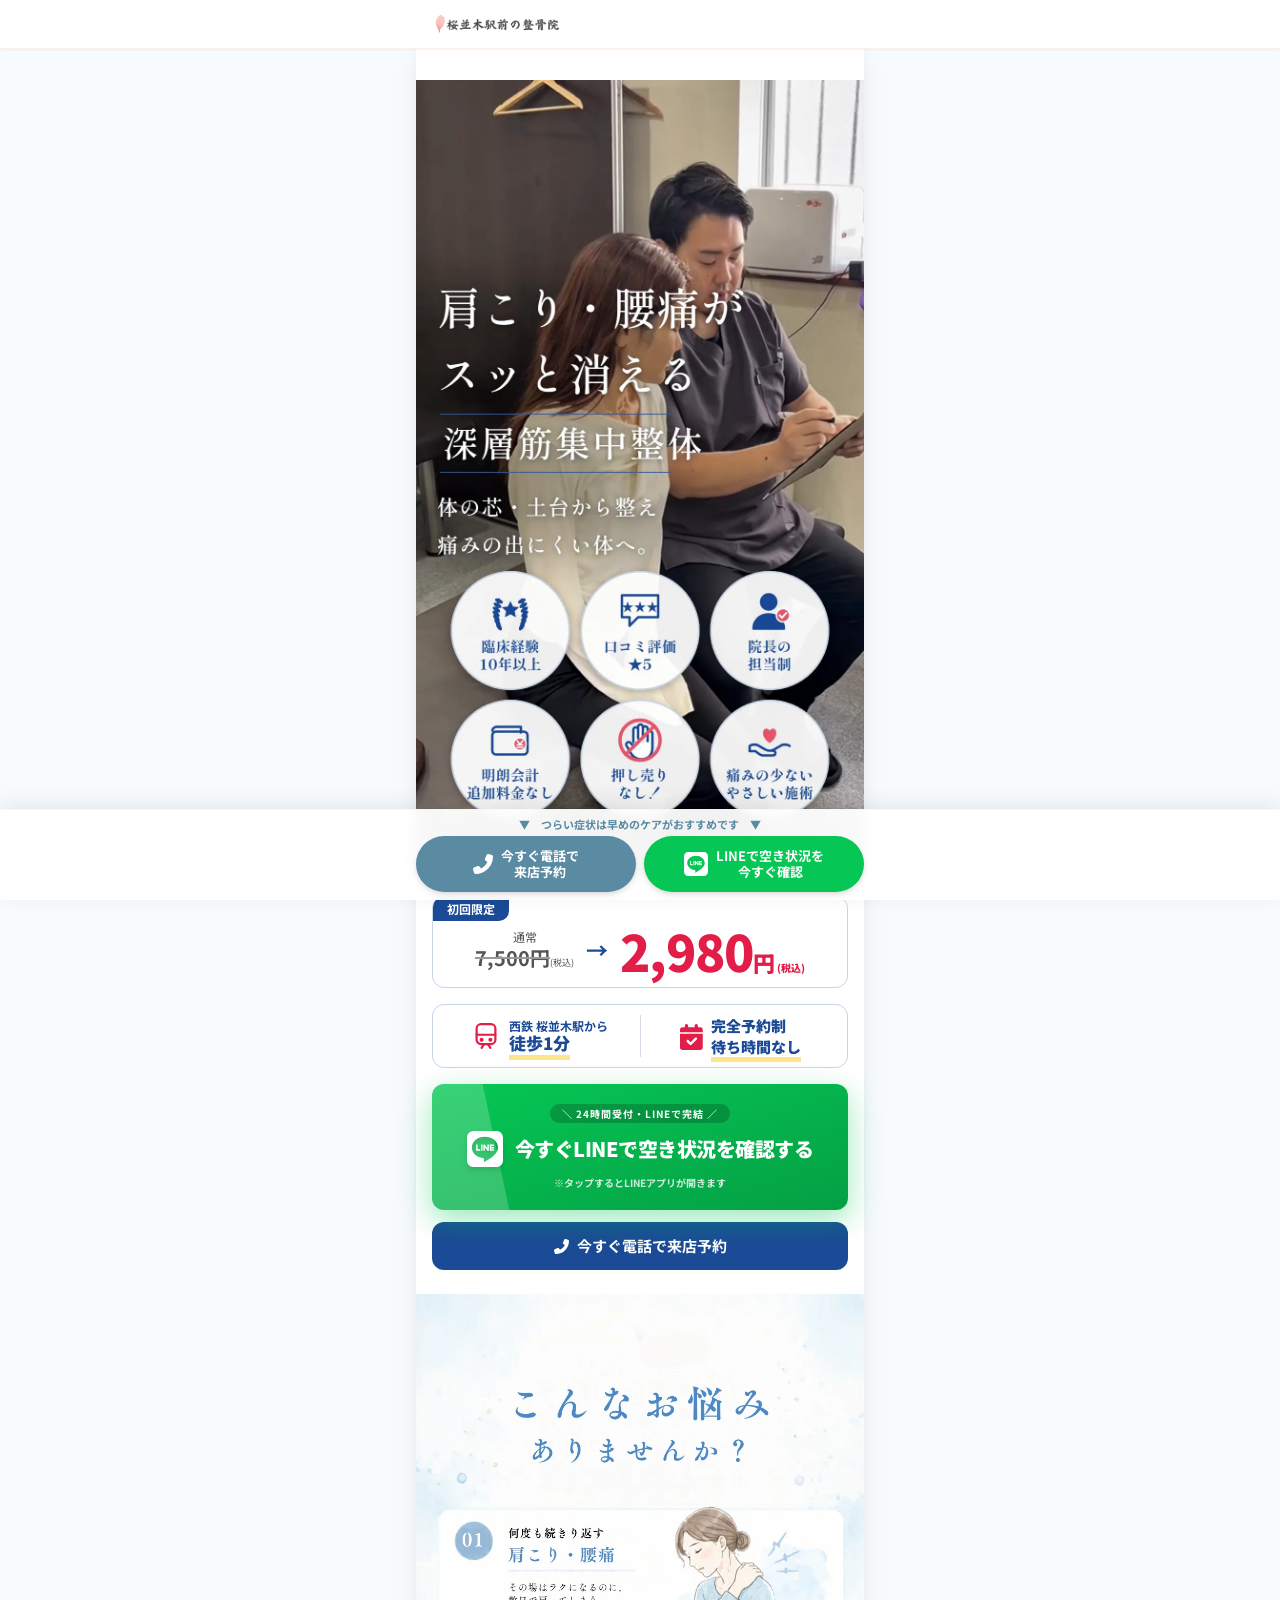
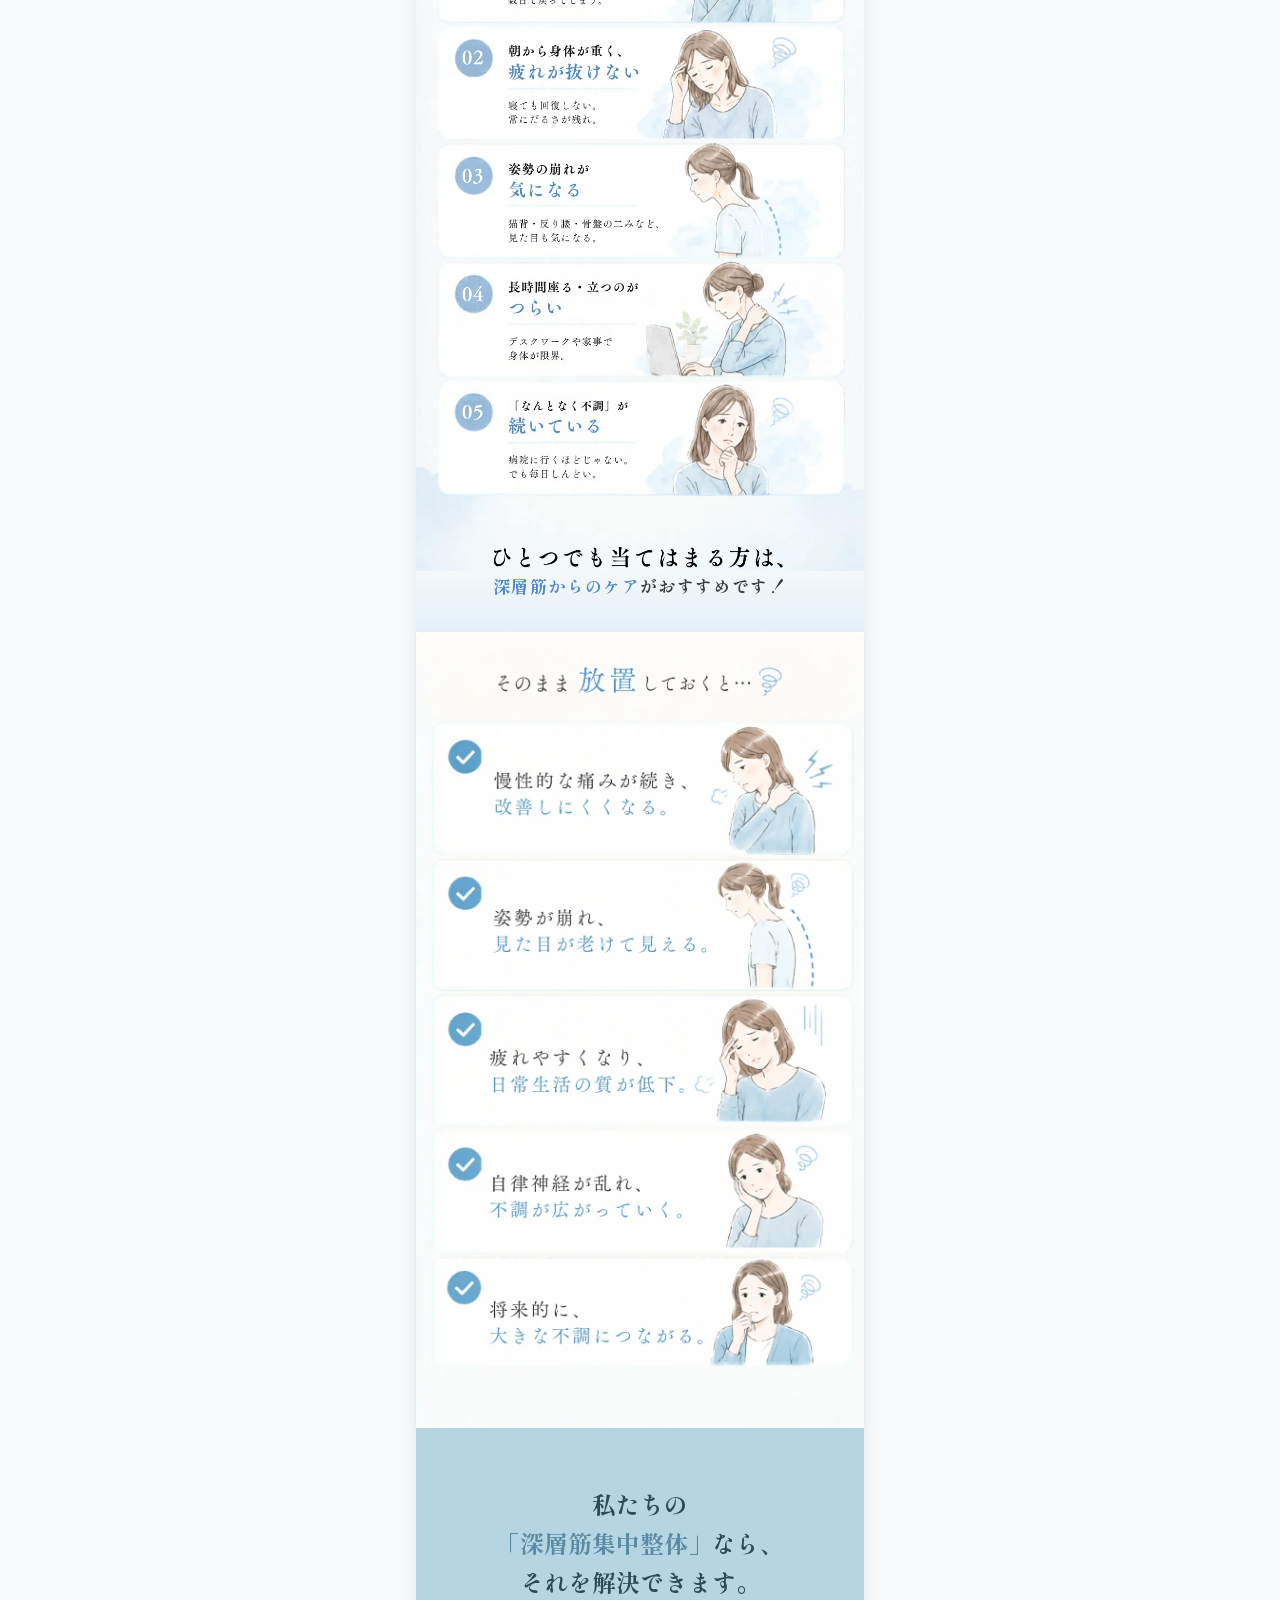
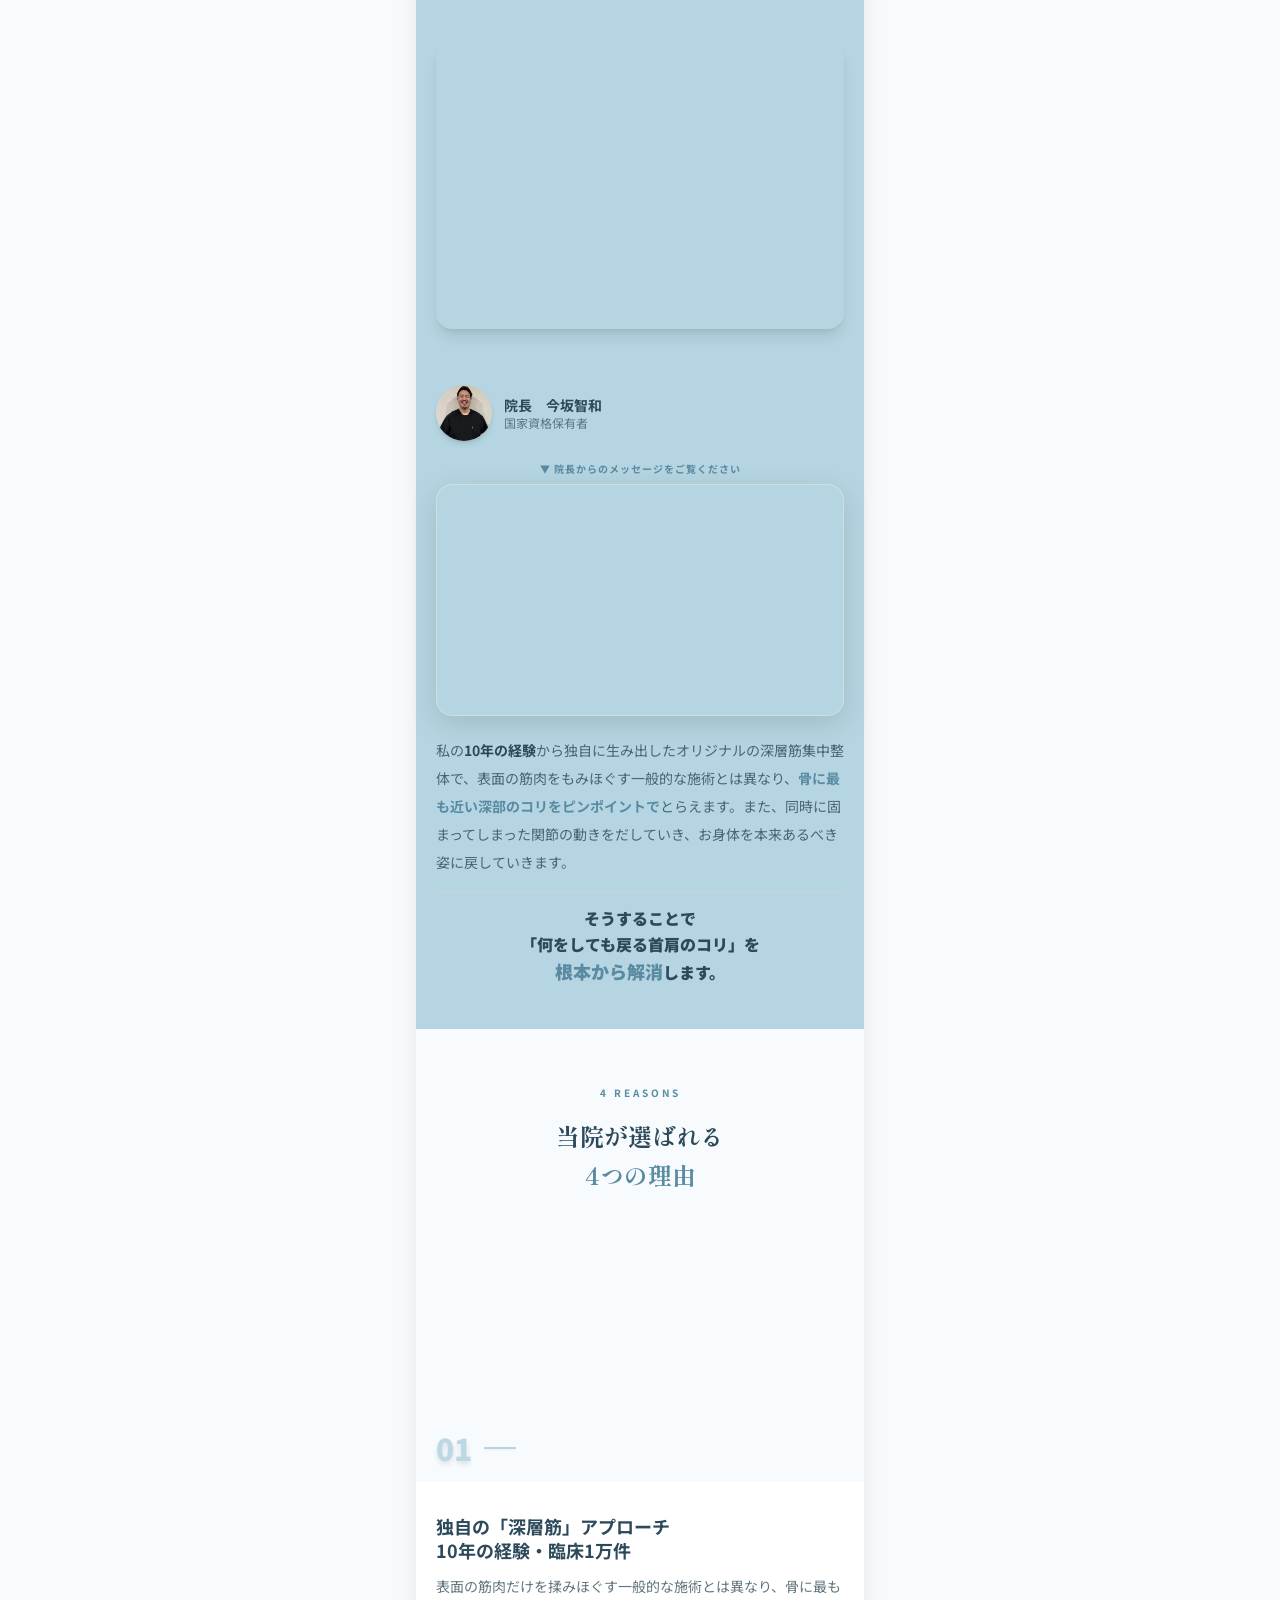
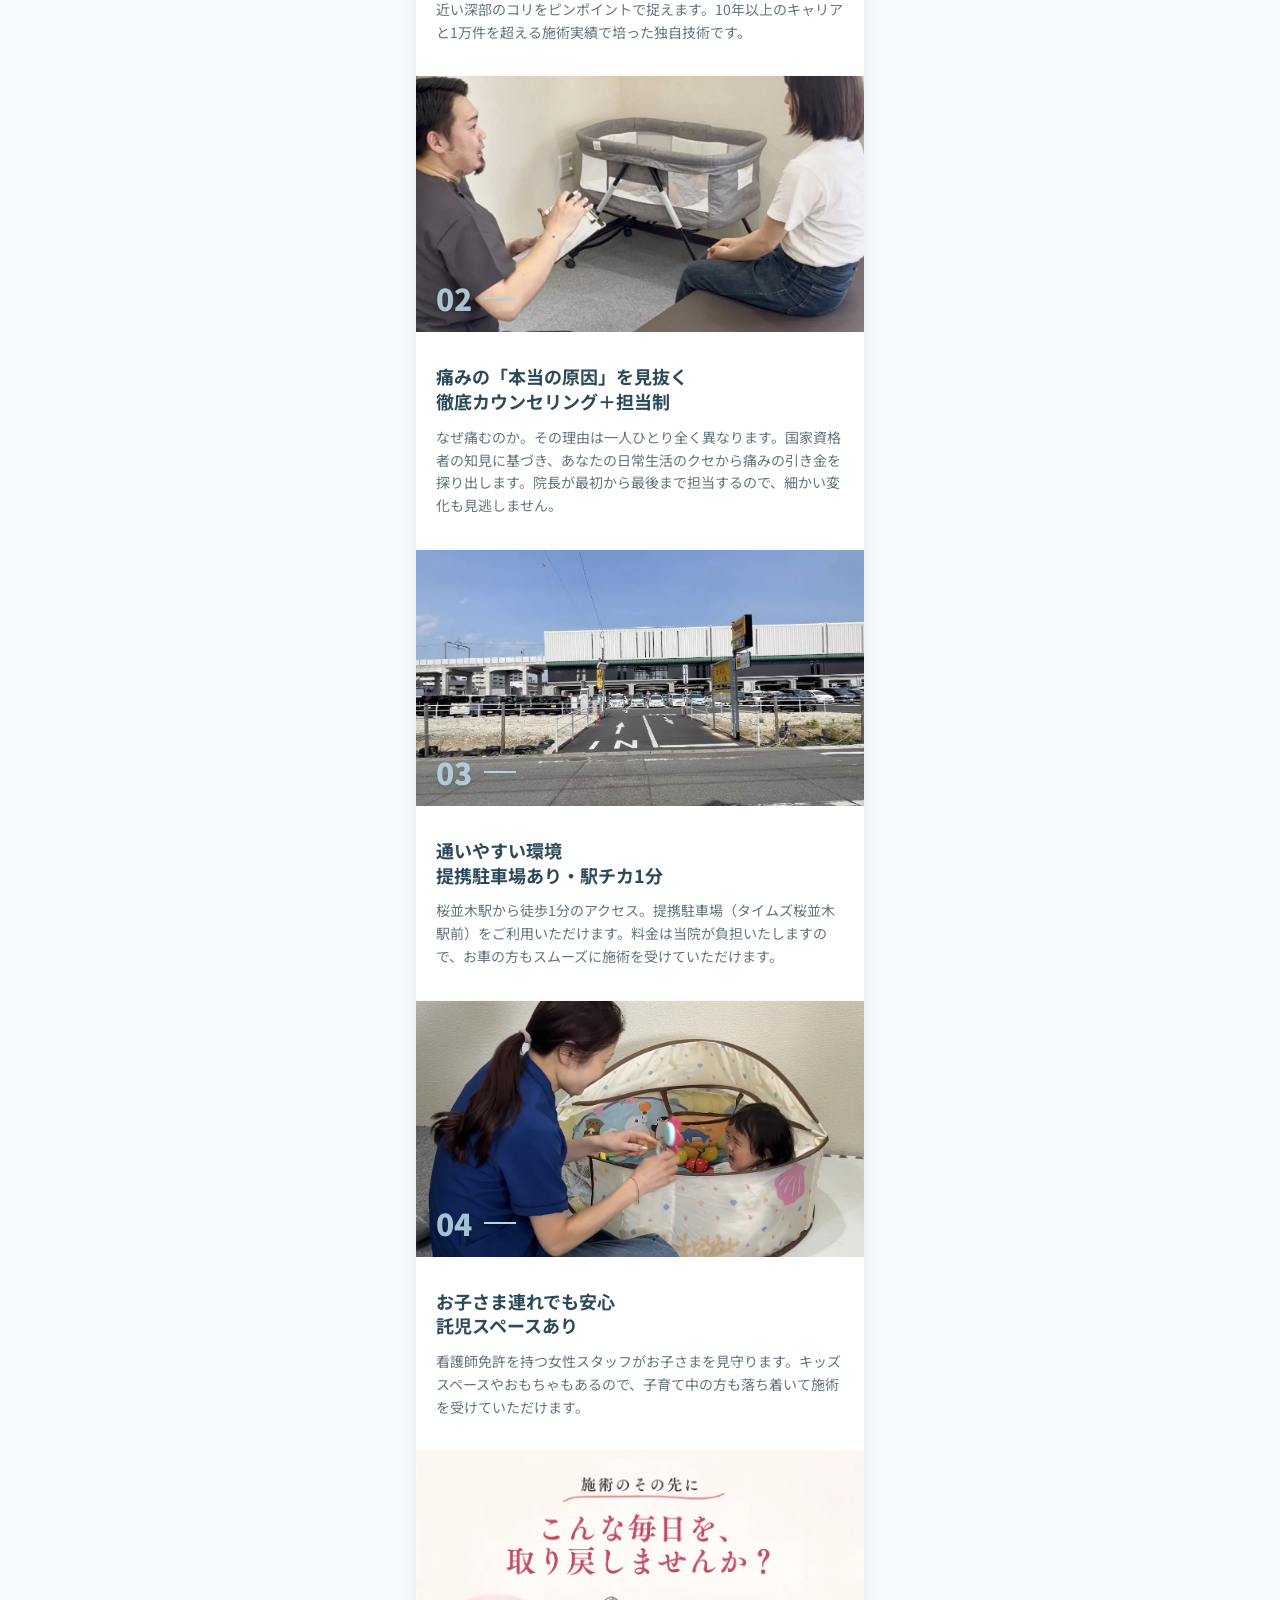
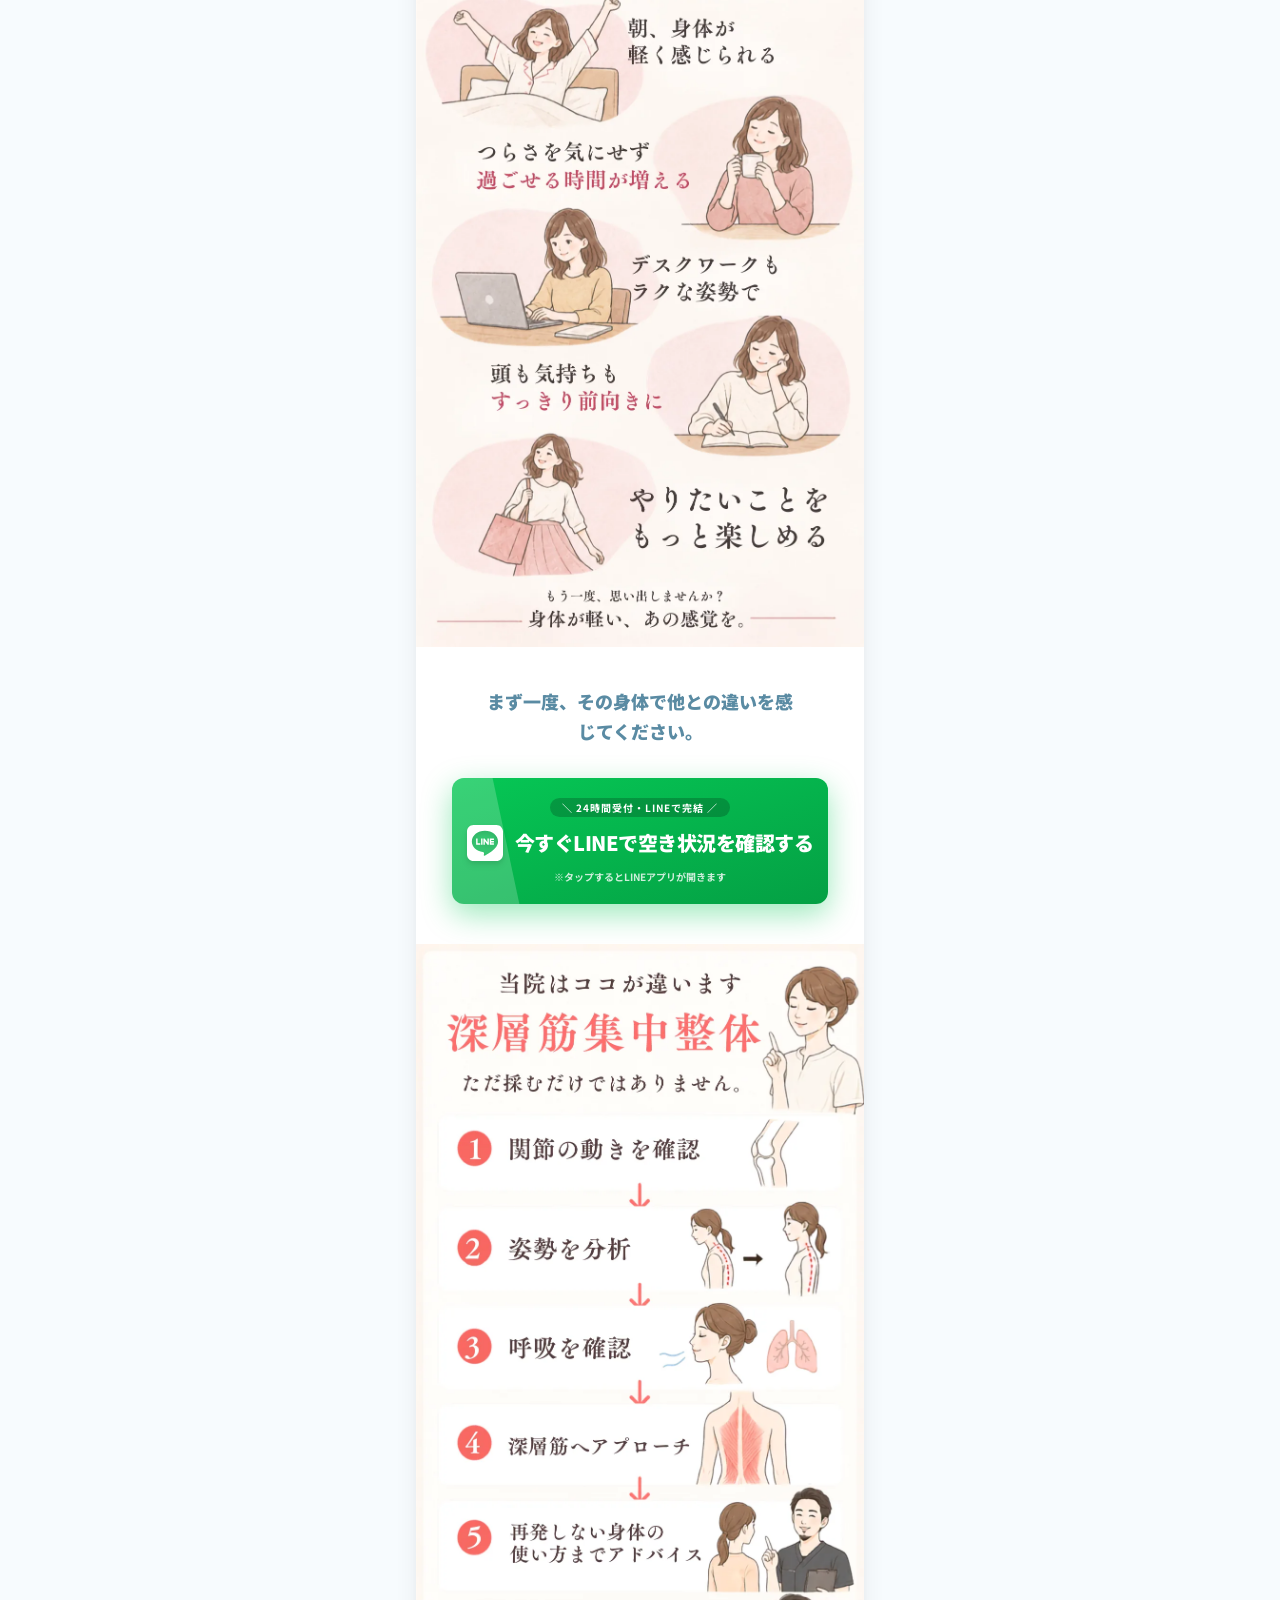
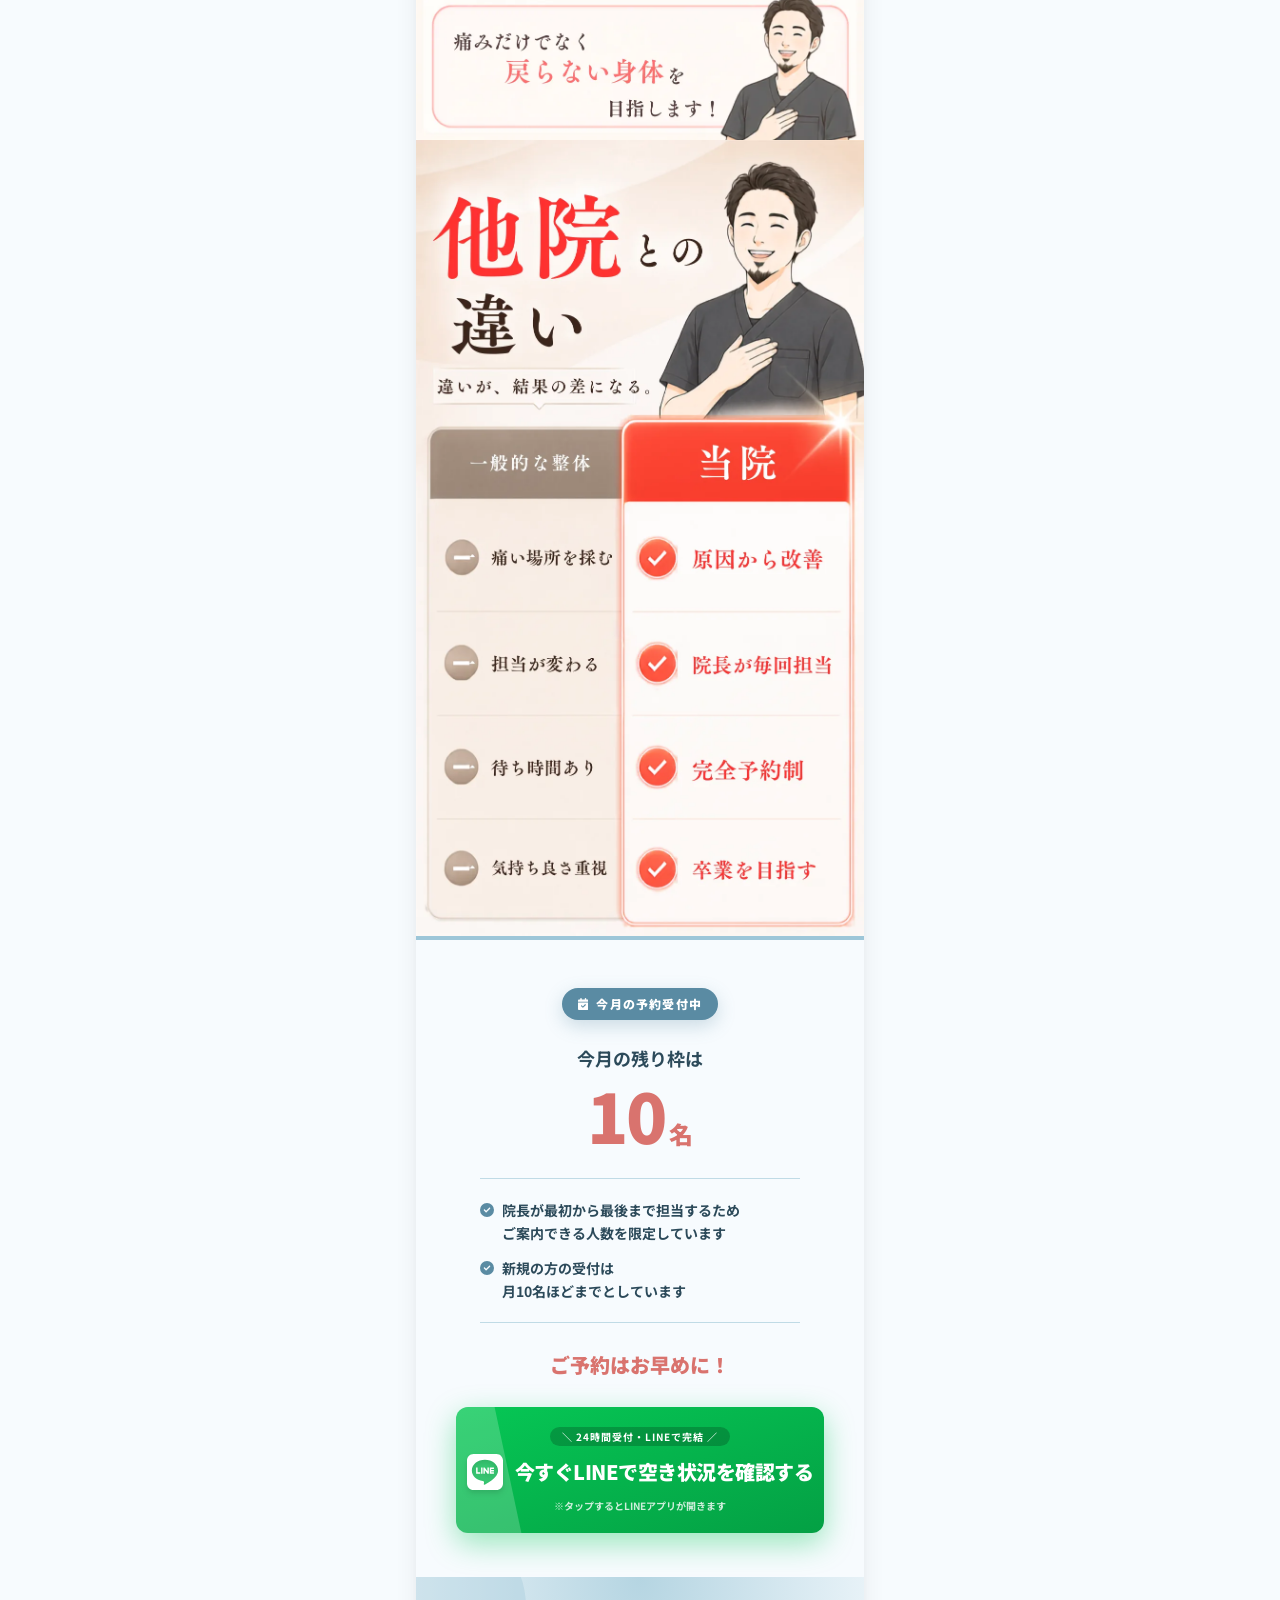
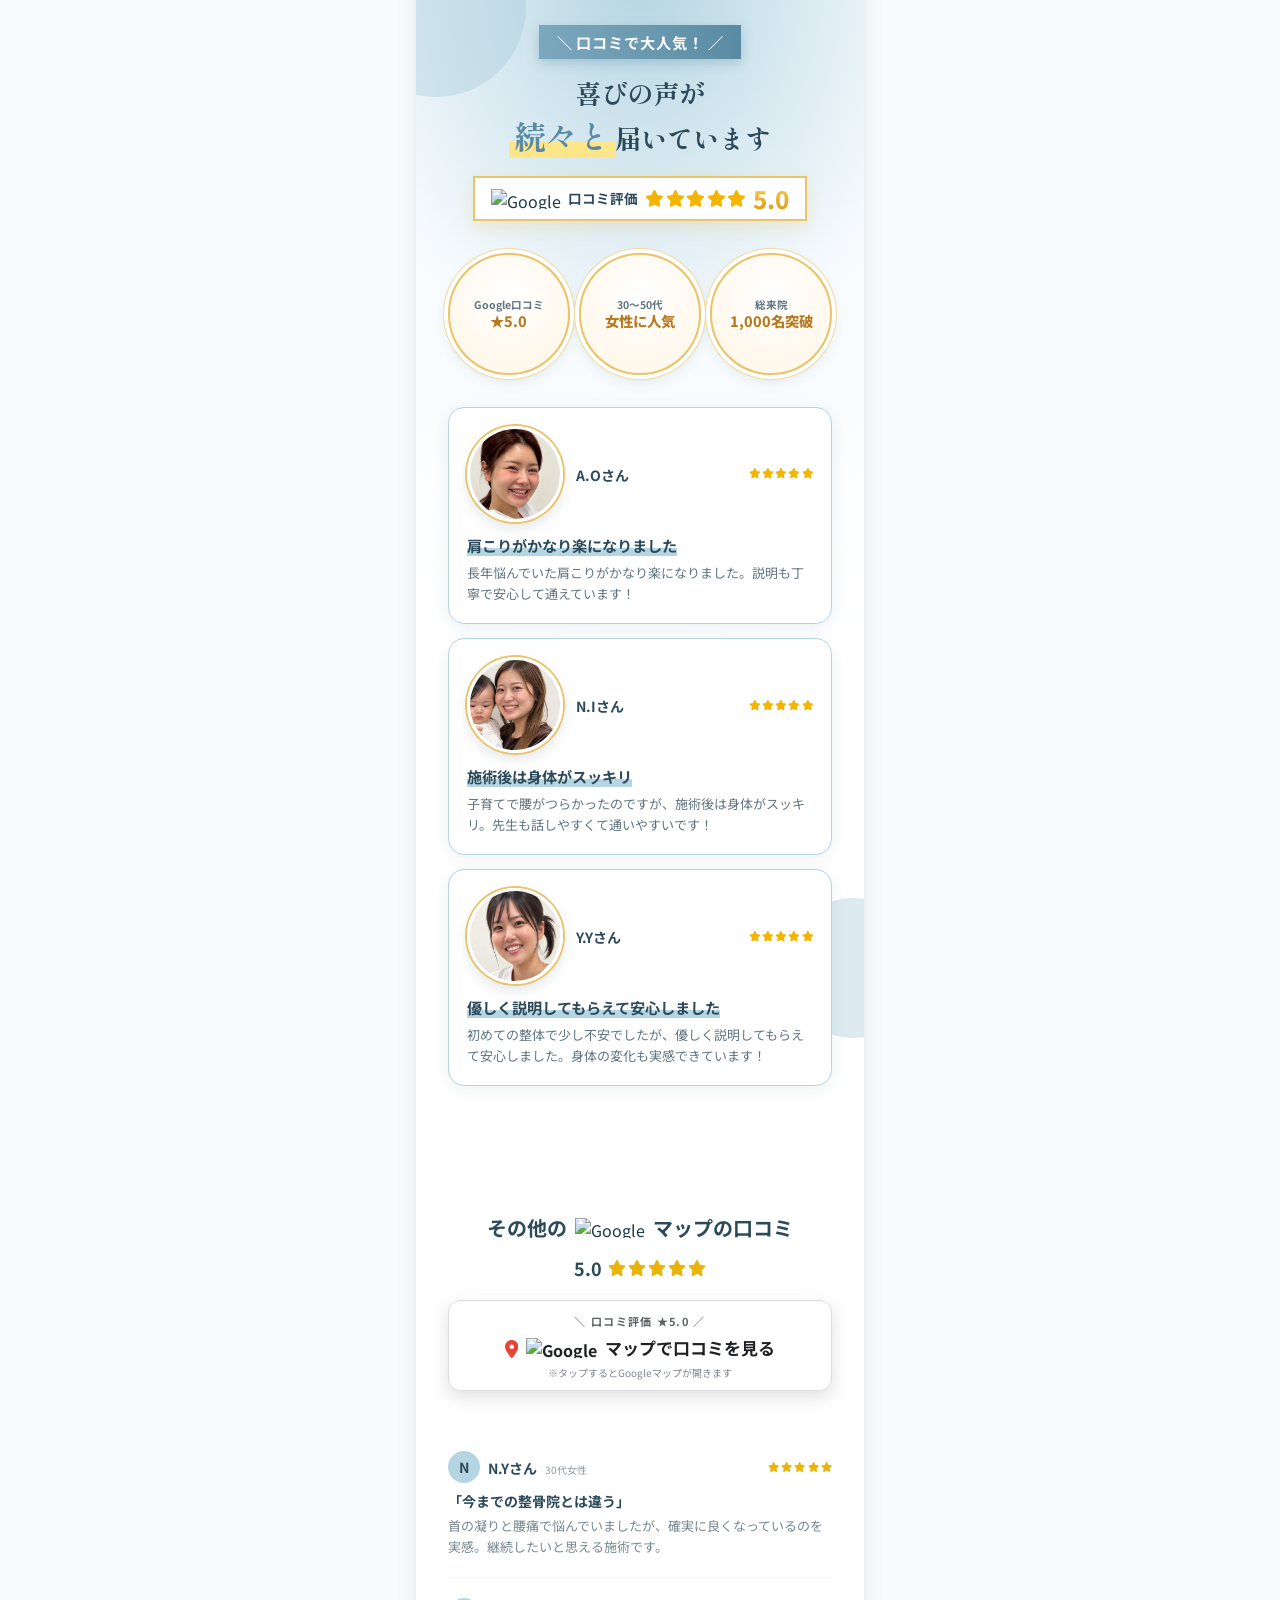
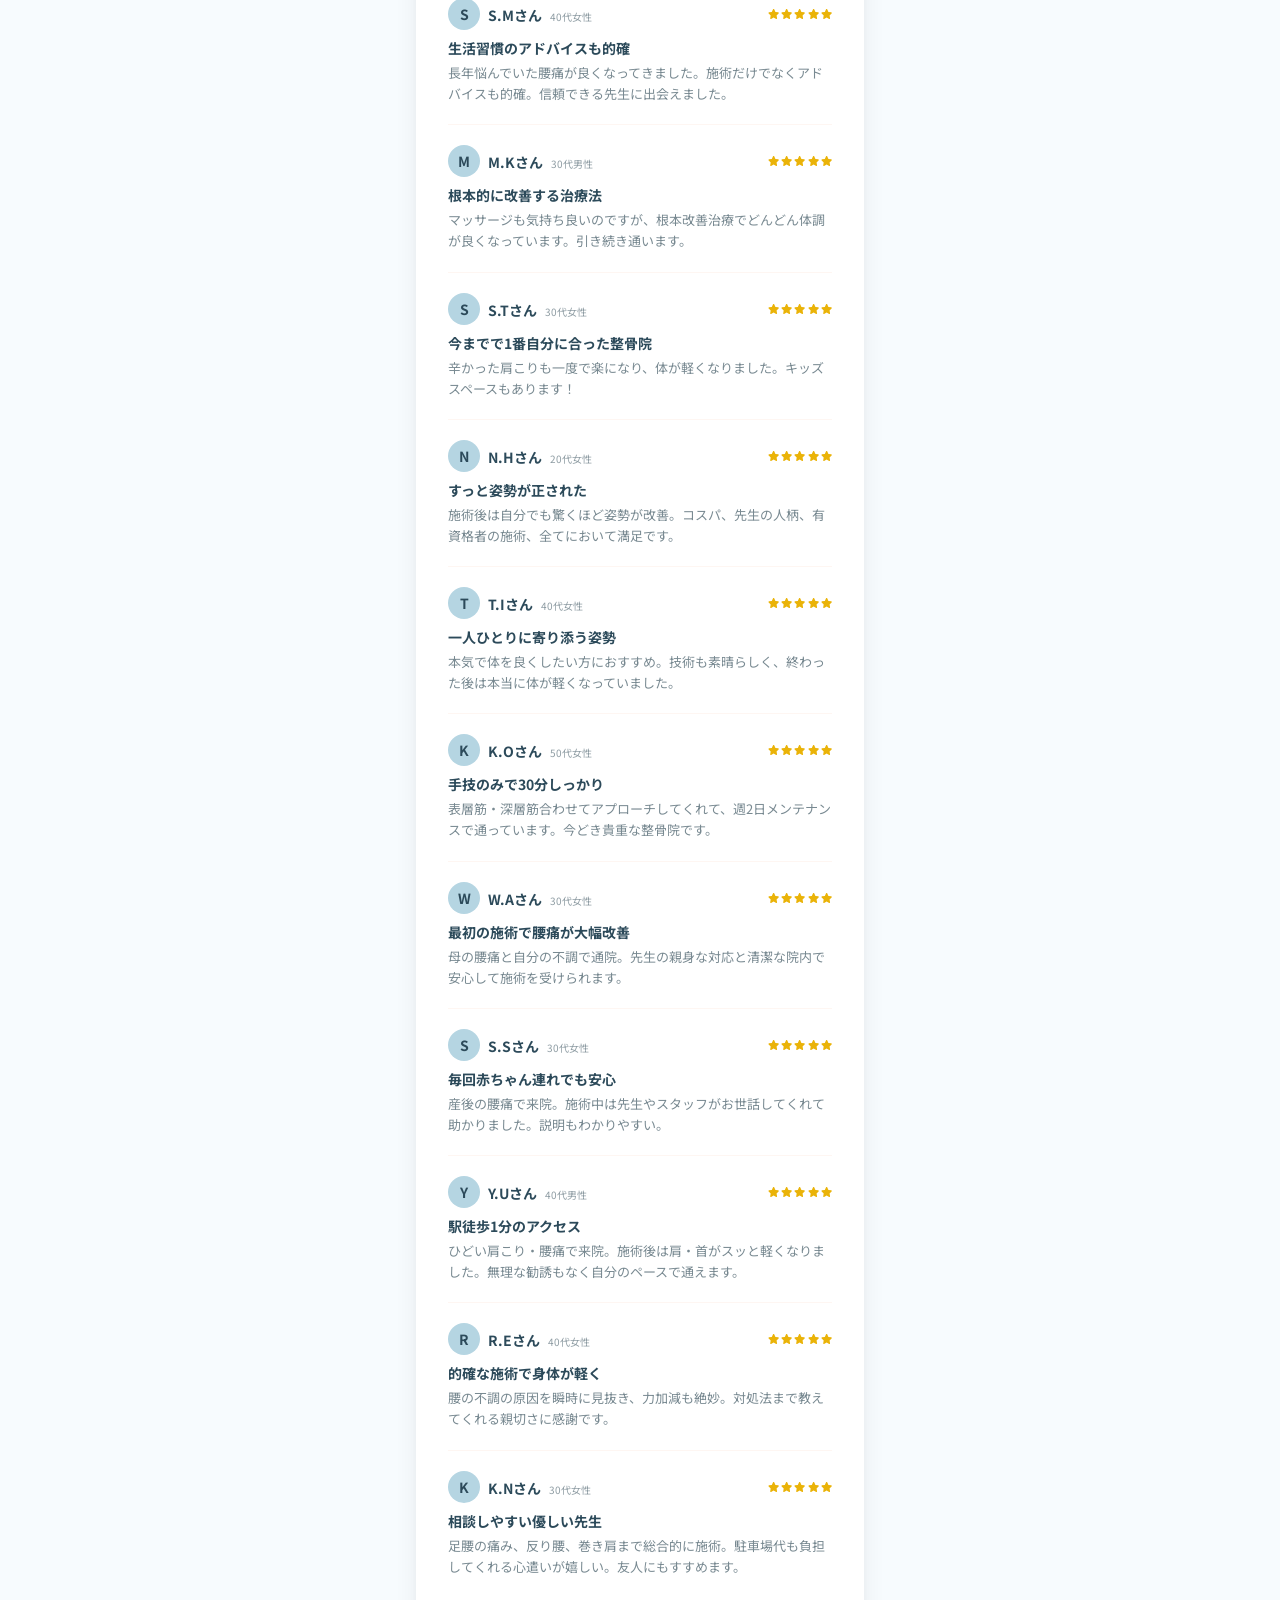
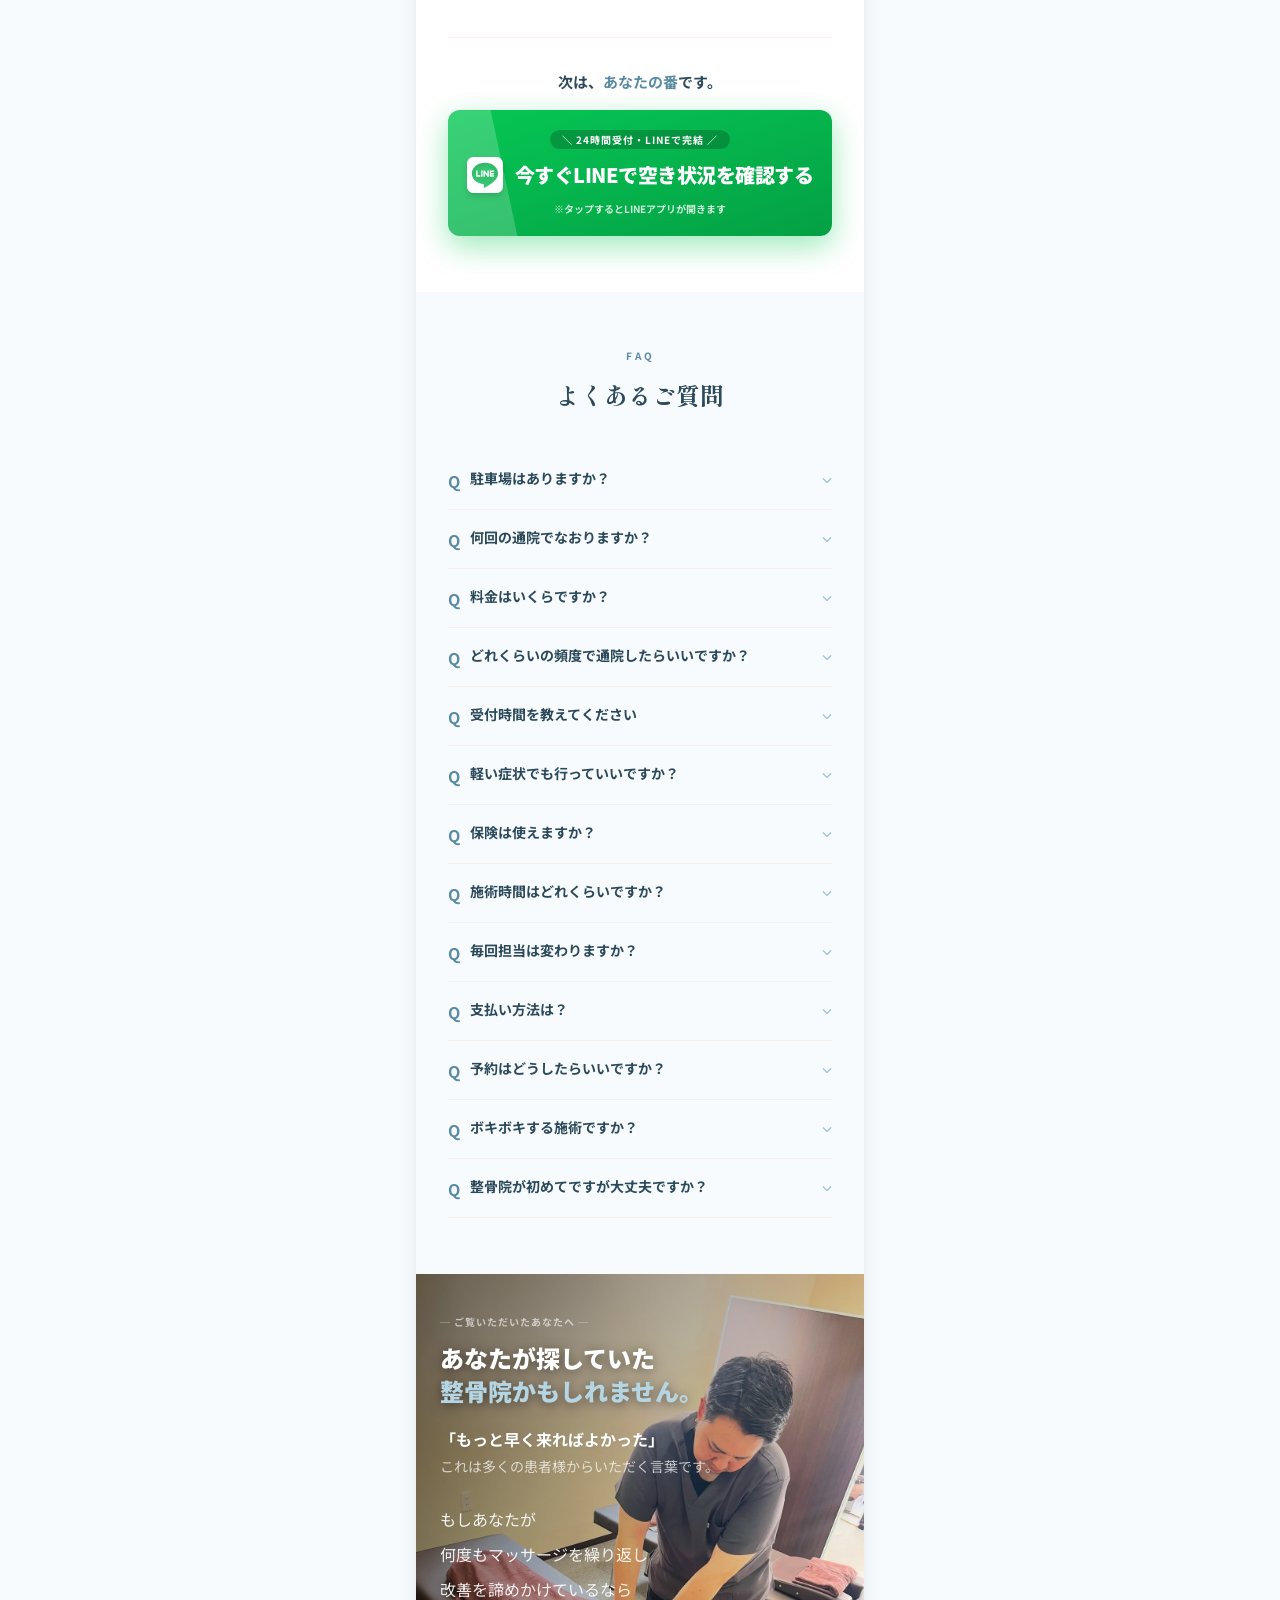
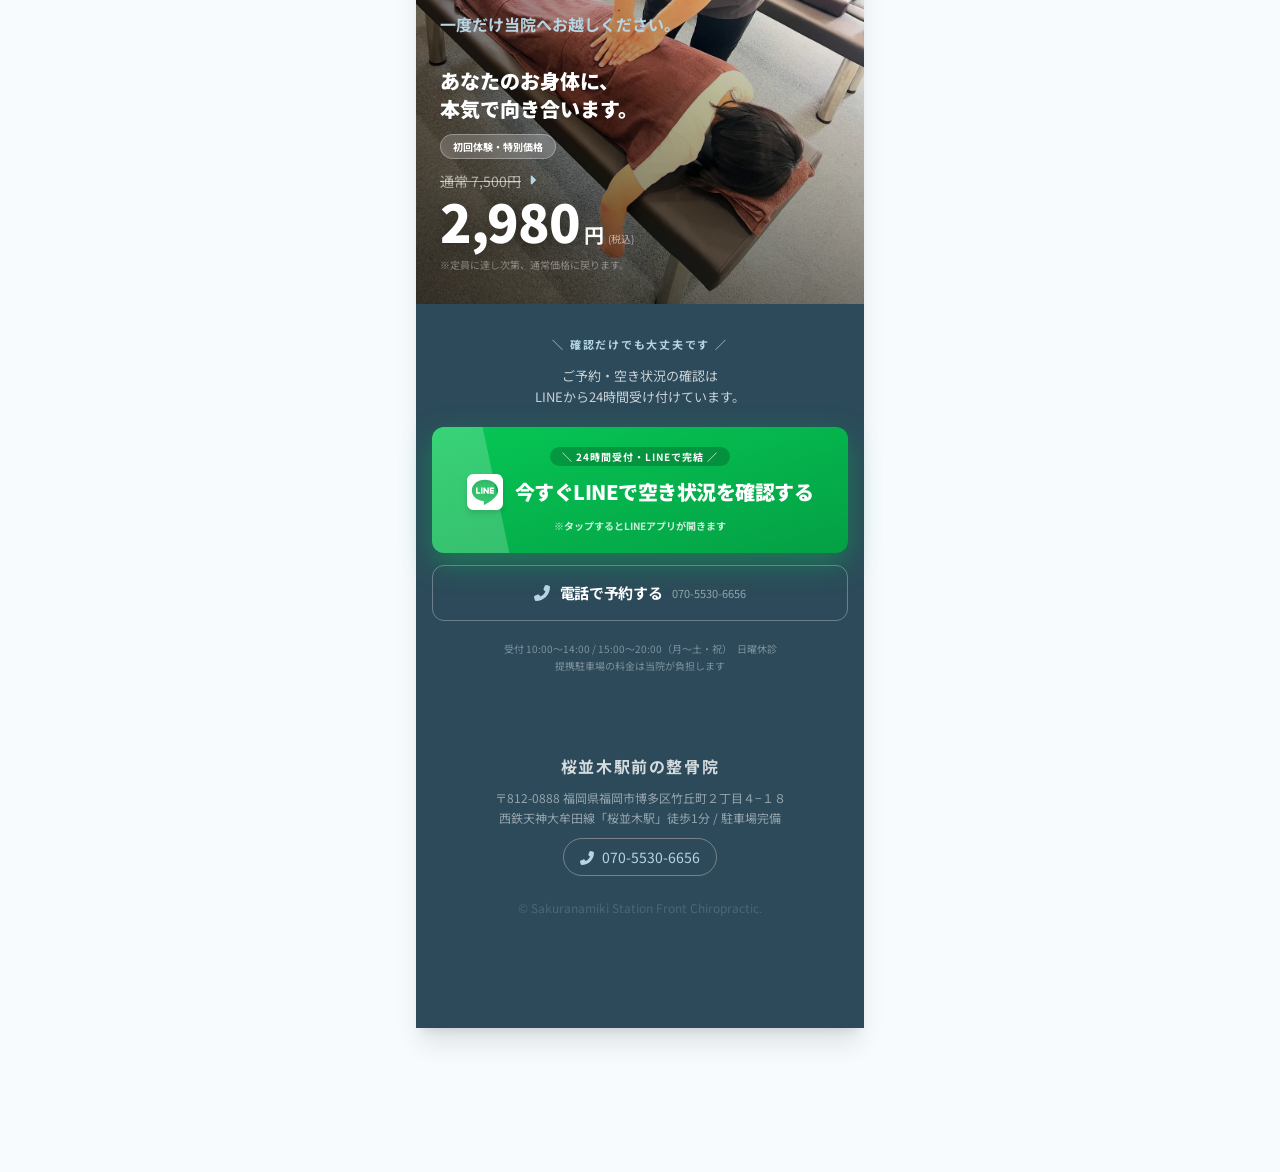
==== commit 2ac1ad06: "丸6個の下に「初めての方も安心してご来院ください」、CTA前に徒歩1分・完全予約制の帯を追加 Co-Authored-By: Claude Sonnet 5.5 <noreply@anthropic." ====
--- a/index.html
+++ b/index.html
@@ -129,7 +129,7 @@
             var variant = 'a'; /* PRERENDER:VARIANT */
             var hero = (variant === 'c')
                 ? './images/hero-empathy.webp'
-                : './images/hero-katakoshi6-poster.webp';
+                : './images/hero-katakoshi7-poster.webp';
 
             window.AB_VARIANT = variant;
             document.documentElement.setAttribute('data-variant', variant);
@@ -289,7 +289,7 @@
     <!-- BEGIN prerendered : 以下は tools/prerender.js の出力。直接編集しないこと。
          中身を変えるときは app.js を直してから node tools/prerender.js を実行する。 -->
     <div id="root">
-<div class="w-full max-w-md mx-auto shadow-xl bg-white min-h-screen relative my-0 md:my-8"><div class="fixed top-0 left-0 w-full bg-white/95 backdrop-blur border-b border-skin-peach/60 shadow-sm z-50"><div class="max-w-md mx-auto flex items-center justify-between px-3 py-2"><a href="#" class="flex-shrink-0"><img src="./images/logo-new2.webp" alt="桜並木駅前の整骨院" width="726" height="161" class="h-8 w-auto"/></a></div></div><div class="pt-12 bg-white"><div class="w-full"><video src="./images/hero-katakoshi6.mp4" poster="./images/hero-katakoshi6-poster.webp" width="940" height="1670" autoplay="" muted="" loop="" playsinline="" aria-label="肩こり・腰痛がスッと消える。深層筋集中整体。体の芯・土台から整え、痛みの出にくい体へ。初めての方も安心：臨床経験10年以上／口コミ評価★5／院長の担当制／明朗会計・追加料金なし／押し売りなし／痛みの少ないやさしい施術。" data-hero="" class="w-full h-auto block"></video></div><div style="padding:20px 0 24px"><div style="margin:0 16px 16px;padding:14px 16px 12px;border:1.5px solid #c9d6ea;border-radius:12px;background:#ffffff;position:relative"><span style="position:absolute;left:0;top:0;background:#1b4a96;color:#fff;font-size:12px;font-weight:700;padding:3px 14px;border-radius:10px 0 10px 0">初回限定</span><div class="flex items-center justify-center" style="gap:12px;margin-top:14px"><span style="color:#555;font-size:12px;line-height:1.3;text-align:center">通常<br/><span style="font-size:20px;font-weight:700;text-decoration:line-through;text-decoration-color:#999">7,500円</span><span style="font-size:9px">(税込)</span></span><span style="color:#1b4a96;font-size:22px;font-weight:700">→</span><span style="color:#e11d48;font-weight:900;line-height:1;white-space:nowrap"><span style="font-size:50px;letter-spacing:-0.02em">2,980</span><span style="font-size:22px">円</span><span style="font-size:10px;margin-left:2px">(税込)</span></span></div></div><div class="w-full px-4  " data-cta-line=""><a href="https://lin.ee/uqCRkRL" class="block w-full bg-gradient-to-br from-[#06C755] to-[#04a044] text-white font-bold py-5 rounded-xl shadow-[0_10px_30px_rgba(6,199,85,0.4)] hover:-translate-y-1 hover:shadow-[0_15px_40px_rgba(6,199,85,0.5)] active:scale-[0.97] transition-all relative overflow-hidden group"><div class="absolute inset-0 w-1/4 h-full bg-white/20 skew-x-12 -ml-10 group-hover:ml-[120%] transition-all duration-700"></div><div class="flex flex-col items-center gap-1 relative z-10"><span class="text-[10px] tracking-widest bg-black/20 px-3 py-0.5 rounded-full">＼ 24時間受付・LINEで完結 ／</span><div class="flex items-center gap-3 mt-1"><svg class="text-4xl drop-shadow-md" viewBox="0 0 512 512" fill="currentColor" aria-hidden="true" focusable="false" style="height:1em;width:1em;display:inline-block;vertical-align:-0.125em"><path d="M311 196.8v81.3c0 2.1-1.6 3.7-3.7 3.7h-13c-1.3 0-2.4-.7-3-1.5l-37.3-50.3v48.2c0 2.1-1.6 3.7-3.7 3.7h-13c-2.1 0-3.7-1.6-3.7-3.7V196.9c0-2.1 1.6-3.7 3.7-3.7h12.9c1.1 0 2.4 .6 3 1.6l37.3 50.3V196.9c0-2.1 1.6-3.7 3.7-3.7h13c2.1-.1 3.8 1.6 3.8 3.5zm-93.7-3.7h-13c-2.1 0-3.7 1.6-3.7 3.7v81.3c0 2.1 1.6 3.7 3.7 3.7h13c2.1 0 3.7-1.6 3.7-3.7V196.8c0-1.9-1.6-3.7-3.7-3.7zm-31.4 68.1H150.3V196.8c0-2.1-1.6-3.7-3.7-3.7h-13c-2.1 0-3.7 1.6-3.7 3.7v81.3c0 1 .3 1.8 1 2.5c.7 .6 1.5 1 2.5 1h52.2c2.1 0 3.7-1.6 3.7-3.7v-13c0-1.9-1.6-3.7-3.5-3.7zm193.7-68.1H327.3c-1.9 0-3.7 1.6-3.7 3.7v81.3c0 1.9 1.6 3.7 3.7 3.7h52.2c2.1 0 3.7-1.6 3.7-3.7V265c0-2.1-1.6-3.7-3.7-3.7H344V247.7h35.5c2.1 0 3.7-1.6 3.7-3.7V230.9c0-2.1-1.6-3.7-3.7-3.7H344V213.5h35.5c2.1 0 3.7-1.6 3.7-3.7v-13c-.1-1.9-1.7-3.7-3.7-3.7zM512 93.4V419.4c-.1 51.2-42.1 92.7-93.4 92.6H92.6C41.4 511.9-.1 469.8 0 418.6V92.6C.1 41.4 42.2-.1 93.4 0H419.4c51.2 .1 92.7 42.1 92.6 93.4zM441.6 233.5c0-83.4-83.7-151.3-186.4-151.3s-186.4 67.9-186.4 151.3c0 74.7 66.3 137.4 155.9 149.3c21.8 4.7 19.3 12.7 14.4 42.1c-.8 4.7-3.8 18.4 16.1 10.1s107.3-63.2 146.5-108.2c27-29.7 39.9-59.8 39.9-93.1z"></path></svg><span class="text-[17px] sm:text-xl font-black tracking-tight leading-snug">今すぐLINEで<br class="sm:hidden"/>空き状況を確認する</span></div><span class="text-[10px] mt-1 opacity-80">※タップするとLINEアプリが開きます</span></div></a></div><a href="tel:070-5530-6656" class="block text-center font-bold active:scale-[0.97] transition-all" style="margin:12px 16px 0;padding:13px 16px;border-radius:12px;background:#1b4a96;color:#fff;font-size:15px"><svg class="mr-2" viewBox="0 0 512 512" fill="currentColor" aria-hidden="true" focusable="false" style="height:1em;width:1em;display:inline-block;vertical-align:-0.125em"><path d="M347.1 24.6c7.7-18.6 28-28.5 47.4-23.2l88 24C499.9 30.2 512 46 512 64c0 247.4-200.6 448-448 448c-18 0-33.8-12.1-38.6-29.5l-24-88c-5.3-19.4 4.6-39.7 23.2-47.4l96-40c16.3-6.8 35.2-2.1 46.3 11.6L207.3 368c70.4-33.3 127.4-90.3 160.7-160.7L318.7 167c-13.7-11.2-18.4-30-11.6-46.3l40-96z"></path></svg>今すぐ電話で来店予約</a></div></div><div class="fade-up w-full"><img src="./images/empathy-yoshizumi.webp" width="864" height="1690" loading="lazy" decoding="async" alt="こんなお悩みありませんか？ 01 何度も繰り返す肩こり・腰痛（その場はラクになるのに、数日で戻ってしまう）／02 朝から身体が重く、疲れが抜けない／03 姿勢の崩れが気になる（猫背・反り腰・骨盤のゆがみなど）／04 長時間座る・立つのがつらい／05 「なんとなく不調」が続いている。ひとつでも当てはまる方は、" class="w-full h-auto block"/><p class="font-mincho font-bold text-center" style="margin:0;padding:2px 16px 34px;background:linear-gradient(#f4f8f9, #e3f0f9);color:#3a3a3a;font-size:17px;letter-spacing:0.08em"><span style="color:#4c88c8">深層筋からのケア</span>がおすすめです！</p></div><div class="fade-up w-full"><img src="./images/problem-yoshizumi.webp" width="941" height="1672" loading="lazy" decoding="async" alt="そのまま放置しておくと… 慢性的な痛みが続き、改善しにくくなる／姿勢が崩れ、見た目が老けて見える／疲れやすくなり、日常生活の質が低下／自律神経が乱れ、不調が広がっていく／将来的に、大きな不調につながる。" class="w-full h-auto block drop-shadow-sm"/></div><div class="fade-up w-full bg-skin-peach"><div class="px-5 pt-14 pb-6 text-center"><h2 class="font-mincho text-2xl font-bold text-skin-dark mb-4 leading-relaxed">私たちの<br/><span class="text-skin-rose">「深層筋集中整体」</span>なら、<br/>それを解決できます。</h2></div><div class="px-5 pb-6"><div class="rounded-2xl shadow-lg overflow-hidden"><video src="./images/solution-video-sm.mp4" preload="metadata" autoplay="" muted="" loop="" playsinline="" class="w-full h-72 object-cover"></video></div></div><div class="px-5 py-8"><div class="flex items-center gap-3 mb-5"><img src="./images/director.webp" width="857" height="849" loading="lazy" decoding="async" alt="桜並木駅前の整骨院 院長 今坂智和（国家資格保有）" class="w-14 h-14 rounded-full object-cover shadow-md flex-shrink-0"/><div><p class="text-skin-dark font-bold text-sm">院長　今坂智和</p><p class="text-xs text-skin-text/60">国家資格保有者</p></div></div><div class="mb-5"><p class="text-[10px] text-skin-rose font-bold tracking-widest mb-2 text-center">▼ 院長からのメッセージをご覧ください</p><div class="relative w-full rounded-2xl overflow-hidden shadow-[0_8px_30px_rgba(0,0,0,0.12)] border border-skin-peach/40" style="padding-top:56.25%"><iframe class="absolute inset-0 w-full h-full" src="https://www.youtube.com/embed/KWMeWBIzs2o?rel=0&amp;modestbranding=1" title="院長からのメッセージ" frameBorder="0" allow="accelerometer; autoplay; clipboard-write; encrypted-media; gyroscope; picture-in-picture" allowfullscreen=""></iframe></div></div><p class="text-sm leading-[2] text-skin-dark/80 mb-3">私の<span class="text-skin-dark font-bold">10年の経験</span>から独自に生み出したオリジナルの深層筋集中整体で、表面の筋肉をもみほぐす一般的な施術とは異なり、<span class="text-skin-rose font-bold">骨に最も近い深部のコリをピンポイントで</span>とらえます。また、同時に固まってしまった関節の動きをだしていき、お身体を本来あるべき姿に戻していきます。</p><p class="text-base leading-relaxed text-skin-dark font-black text-center mt-4 py-3 border-t border-skin-blush/40">そうすることで<br/>「何をしても戻る首肩のコリ」を<br/><span class="text-skin-rose text-lg">根本から解消</span>します。</p></div></div><div class="fade-up w-full bg-skin-cream"><div class="px-5 pt-14 pb-8 text-center"><span class="text-skin-rose text-[10px] tracking-[0.3em] font-bold block mb-4">4 REASONS</span><h2 class="font-mincho text-2xl font-bold text-skin-dark leading-relaxed">当院が選ばれる<br/><span class="text-skin-rose">4つの理由</span></h2></div><div class="w-full"><div class="w-full relative"><video src="./images/technique-sm.mp4" preload="metadata" autoplay="" muted="" loop="" playsinline="" class="w-full h-64 object-cover block"></video><div class="absolute bottom-4 left-5 flex items-center gap-3"><span class="text-skin-peach font-black text-3xl opacity-90 drop-shadow-md">01</span><div class="h-[2px] bg-skin-peach w-8 shadow-sm"></div></div></div><div class="px-5 py-8 bg-white border-b border-skin-peach/30"><h3 class="text-lg font-bold text-skin-dark mb-3 leading-snug">独自の「深層筋」アプローチ<br/>10年の経験・臨床1万件</h3><p class="text-sm text-skin-text/70 leading-relaxed">表面の筋肉だけを揉みほぐす一般的な施術とは異なり、骨に最も近い深部のコリをピンポイントで捉えます。10年以上のキャリアと1万件を超える施術実績で培った独自技術です。</p></div></div><div class="w-full"><div class="w-full relative"><img src="./images/counseling.webp" alt="feature" loading="lazy" decoding="async" class="w-full h-64 object-cover block"/><div class="absolute bottom-4 left-5 flex items-center gap-3"><span class="text-skin-peach font-black text-3xl opacity-90 drop-shadow-md">02</span><div class="h-[2px] bg-skin-peach w-8 shadow-sm"></div></div></div><div class="px-5 py-8 bg-white border-b border-skin-peach/30"><h3 class="text-lg font-bold text-skin-dark mb-3 leading-snug">痛みの「本当の原因」を見抜く<br/>徹底カウンセリング＋担当制</h3><p class="text-sm text-skin-text/70 leading-relaxed">なぜ痛むのか。その理由は一人ひとり全く異なります。国家資格者の知見に基づき、あなたの日常生活のクセから痛みの引き金を探り出します。院長が最初から最後まで担当するので、細かい変化も見逃しません。</p></div></div><div class="w-full"><div class="w-full relative"><img src="./images/parking.webp" alt="feature" loading="lazy" decoding="async" class="w-full h-64 object-cover block"/><div class="absolute bottom-4 left-5 flex items-center gap-3"><span class="text-skin-peach font-black text-3xl opacity-90 drop-shadow-md">03</span><div class="h-[2px] bg-skin-peach w-8 shadow-sm"></div></div></div><div class="px-5 py-8 bg-white border-b border-skin-peach/30"><h3 class="text-lg font-bold text-skin-dark mb-3 leading-snug">通いやすい環境<br/>提携駐車場あり・駅チカ1分</h3><p class="text-sm text-skin-text/70 leading-relaxed">桜並木駅から徒歩1分のアクセス。提携駐車場（タイムズ桜並木駅前）をご利用いただけます。料金は当院が負担いたしますので、お車の方もスムーズに施術を受けていただけます。</p></div></div><div class="w-full"><div class="w-full relative"><img src="./images/childcare.webp" alt="feature" loading="lazy" decoding="async" class="w-full h-64 object-cover block"/><div class="absolute bottom-4 left-5 flex items-center gap-3"><span class="text-skin-peach font-black text-3xl opacity-90 drop-shadow-md">04</span><div class="h-[2px] bg-skin-peach w-8 shadow-sm"></div></div></div><div class="px-5 py-8 bg-white border-b border-skin-peach/30"><h3 class="text-lg font-bold text-skin-dark mb-3 leading-snug">お子さま連れでも安心<br/>託児スペースあり</h3><p class="text-sm text-skin-text/70 leading-relaxed">看護師免許を持つ女性スタッフがお子さまを見守ります。キッズスペースやおもちゃもあるので、子育て中の方も落ち着いて施術を受けていただけます。</p></div></div></div><div class="fade-up w-full bg-white"><img src="./images/benefit-new.webp" width="941" height="1672" loading="lazy" decoding="async" alt="施術のその先に、こんな毎日を取り戻しませんか？　朝、身体が軽く感じられる／つらさを気にせず過ごせる時間が増える／デスクワークもラクな姿勢で／頭も気持ちもすっきり前向きに／やりたいことをもっと楽しめる" class="w-full h-auto block"/><div class="px-5 py-10 text-center"><p class="text-lg text-skin-dark font-black mb-8 max-w-xs mx-auto leading-relaxed"><span class="animate-text-shimmer text-skin-rose">まず一度、その身体で他との違いを感じてください。</span></p><div class="w-full px-4  " data-cta-line=""><a href="https://lin.ee/uqCRkRL" class="block w-full bg-gradient-to-br from-[#06C755] to-[#04a044] text-white font-bold py-5 rounded-xl shadow-[0_10px_30px_rgba(6,199,85,0.4)] hover:-translate-y-1 hover:shadow-[0_15px_40px_rgba(6,199,85,0.5)] active:scale-[0.97] transition-all relative overflow-hidden group"><div class="absolute inset-0 w-1/4 h-full bg-white/20 skew-x-12 -ml-10 group-hover:ml-[120%] transition-all duration-700"></div><div class="flex flex-col items-center gap-1 relative z-10"><span class="text-[10px] tracking-widest bg-black/20 px-3 py-0.5 rounded-full">＼ 24時間受付・LINEで完結 ／</span><div class="flex items-center gap-3 mt-1"><svg class="text-4xl drop-shadow-md" viewBox="0 0 512 512" fill="currentColor" aria-hidden="true" focusable="false" style="height:1em;width:1em;display:inline-block;vertical-align:-0.125em"><path d="M311 196.8v81.3c0 2.1-1.6 3.7-3.7 3.7h-13c-1.3 0-2.4-.7-3-1.5l-37.3-50.3v48.2c0 2.1-1.6 3.7-3.7 3.7h-13c-2.1 0-3.7-1.6-3.7-3.7V196.9c0-2.1 1.6-3.7 3.7-3.7h12.9c1.1 0 2.4 .6 3 1.6l37.3 50.3V196.9c0-2.1 1.6-3.7 3.7-3.7h13c2.1-.1 3.8 1.6 3.8 3.5zm-93.7-3.7h-13c-2.1 0-3.7 1.6-3.7 3.7v81.3c0 2.1 1.6 3.7 3.7 3.7h13c2.1 0 3.7-1.6 3.7-3.7V196.8c0-1.9-1.6-3.7-3.7-3.7zm-31.4 68.1H150.3V196.8c0-2.1-1.6-3.7-3.7-3.7h-13c-2.1 0-3.7 1.6-3.7 3.7v81.3c0 1 .3 1.8 1 2.5c.7 .6 1.5 1 2.5 1h52.2c2.1 0 3.7-1.6 3.7-3.7v-13c0-1.9-1.6-3.7-3.5-3.7zm193.7-68.1H327.3c-1.9 0-3.7 1.6-3.7 3.7v81.3c0 1.9 1.6 3.7 3.7 3.7h52.2c2.1 0 3.7-1.6 3.7-3.7V265c0-2.1-1.6-3.7-3.7-3.7H344V247.7h35.5c2.1 0 3.7-1.6 3.7-3.7V230.9c0-2.1-1.6-3.7-3.7-3.7H344V213.5h35.5c2.1 0 3.7-1.6 3.7-3.7v-13c-.1-1.9-1.7-3.7-3.7-3.7zM512 93.4V419.4c-.1 51.2-42.1 92.7-93.4 92.6H92.6C41.4 511.9-.1 469.8 0 418.6V92.6C.1 41.4 42.2-.1 93.4 0H419.4c51.2 .1 92.7 42.1 92.6 93.4zM441.6 233.5c0-83.4-83.7-151.3-186.4-151.3s-186.4 67.9-186.4 151.3c0 74.7 66.3 137.4 155.9 149.3c21.8 4.7 19.3 12.7 14.4 42.1c-.8 4.7-3.8 18.4 16.1 10.1s107.3-63.2 146.5-108.2c27-29.7 39.9-59.8 39.9-93.1z"></path></svg><span class="text-[17px] sm:text-xl font-black tracking-tight leading-snug">今すぐLINEで<br class="sm:hidden"/>空き状況を確認する</span></div><span class="text-[10px] mt-1 opacity-80">※タップするとLINEアプリが開きます</span></div></a></div></div></div><div class="fade-up w-full"><img src="./images/clinic-difference.webp" width="941" height="1672" loading="lazy" decoding="async" alt="当院はココが違います。深層筋集中整体はただ揉むだけではありません。1．関節の動きを確認 2．姿勢を分析 3．呼吸を確認 4．深層筋へアプローチ 5．再発しない身体の使い方までアドバイス。痛みだけでなく、戻らない身体を目指します。" class="w-full h-auto block"/></div><div class="fade-up w-full"><img src="./images/comparison-table.webp" width="941" height="1672" loading="lazy" decoding="async" alt="他院との違い。一般的な整体は痛い場所を揉む・担当が変わる・待ち時間あり・気持ち良さ重視。当院は原因から改善・院長が毎回担当・完全予約制・卒業を目指す。" class="w-full h-auto block"/></div><section class="fade-up w-full bg-skin-cream" style="border-top:4px solid #9dc6d8"><div class="px-6 pt-12 text-center" style="padding-bottom:44px"><div class="mb-6"><span class="bg-skin-rose text-white text-xs font-black px-4 py-2 rounded-full tracking-widest" style="display:inline-flex;align-items:center;gap:8px;box-shadow:0 6px 18px rgba(90,139,163,0.28)"><svg class="" viewBox="0 0 448 512" fill="currentColor" aria-hidden="true" focusable="false" style="height:1em;width:0.875em;display:inline-block;vertical-align:-0.125em"><path d="M128 0c17.7 0 32 14.3 32 32V64H288V32c0-17.7 14.3-32 32-32s32 14.3 32 32V64h48c26.5 0 48 21.5 48 48v48H0V112C0 85.5 21.5 64 48 64H96V32c0-17.7 14.3-32 32-32zM0 192H448V464c0 26.5-21.5 48-48 48H48c-26.5 0-48-21.5-48-48V192zM329 305c9.4-9.4 9.4-24.6 0-33.9s-24.6-9.4-33.9 0l-87 87-39-39c-9.4-9.4-24.6-9.4-33.9 0s-9.4 24.6 0 33.9l56 56c9.4 9.4 24.6 9.4 33.9 0L329 305z"></path></svg>今月の予約受付中</span></div><p class="text-skin-dark font-bold text-lg mb-2 leading-relaxed">今月の残り枠は</p><p style="color:#d9736e;margin-bottom:28px"><span data-slots-count="" class="font-black leading-none tracking-tight" style="font-size:68px">8</span><span class="text-2xl font-black ml-1">名</span></p><div class="max-w-xs mx-auto text-left" style="margin-bottom:28px;padding:20px 0 8px;border-top:1px solid rgba(157,198,216,0.6);border-bottom:1px solid rgba(157,198,216,0.6)"><p class="flex items-start gap-2 text-sm text-skin-dark font-bold leading-relaxed" style="margin:0 0 12px"><svg class="text-skin-rose mt-1 flex-shrink-0" viewBox="0 0 512 512" fill="currentColor" aria-hidden="true" focusable="false" style="height:1em;width:1em;display:inline-block;vertical-align:-0.125em"><path d="M256 512A256 256 0 1 0 256 0a256 256 0 1 0 0 512zM369 209L241 337c-9.4 9.4-24.6 9.4-33.9 0l-64-64c-9.4-9.4-9.4-24.6 0-33.9s24.6-9.4 33.9 0l47 47L335 175c9.4-9.4 24.6-9.4 33.9 0s9.4 24.6 0 33.9z"></path></svg><span>院長が最初から最後まで担当するため<br/>ご案内できる人数を限定しています</span></p><p class="flex items-start gap-2 text-sm text-skin-dark font-bold leading-relaxed" style="margin:0 0 12px"><svg class="text-skin-rose mt-1 flex-shrink-0" viewBox="0 0 512 512" fill="currentColor" aria-hidden="true" focusable="false" style="height:1em;width:1em;display:inline-block;vertical-align:-0.125em"><path d="M256 512A256 256 0 1 0 256 0a256 256 0 1 0 0 512zM369 209L241 337c-9.4 9.4-24.6 9.4-33.9 0l-64-64c-9.4-9.4-9.4-24.6 0-33.9s24.6-9.4 33.9 0l47 47L335 175c9.4-9.4 24.6-9.4 33.9 0s9.4 24.6 0 33.9z"></path></svg><span>新規の方の受付は<br/>月10名ほどまでとしています</span></p></div><p class="font-black text-xl" style="color:#d9736e;margin-bottom:28px">ご予約はお早めに！</p><div class="w-full px-4  " data-cta-line=""><a href="https://lin.ee/uqCRkRL" class="block w-full bg-gradient-to-br from-[#06C755] to-[#04a044] text-white font-bold py-5 rounded-xl shadow-[0_10px_30px_rgba(6,199,85,0.4)] hover:-translate-y-1 hover:shadow-[0_15px_40px_rgba(6,199,85,0.5)] active:scale-[0.97] transition-all relative overflow-hidden group"><div class="absolute inset-0 w-1/4 h-full bg-white/20 skew-x-12 -ml-10 group-hover:ml-[120%] transition-all duration-700"></div><div class="flex flex-col items-center gap-1 relative z-10"><span class="text-[10px] tracking-widest bg-black/20 px-3 py-0.5 rounded-full">＼ 24時間受付・LINEで完結 ／</span><div class="flex items-center gap-3 mt-1"><svg class="text-4xl drop-shadow-md" viewBox="0 0 512 512" fill="currentColor" aria-hidden="true" focusable="false" style="height:1em;width:1em;display:inline-block;vertical-align:-0.125em"><path d="M311 196.8v81.3c0 2.1-1.6 3.7-3.7 3.7h-13c-1.3 0-2.4-.7-3-1.5l-37.3-50.3v48.2c0 2.1-1.6 3.7-3.7 3.7h-13c-2.1 0-3.7-1.6-3.7-3.7V196.9c0-2.1 1.6-3.7 3.7-3.7h12.9c1.1 0 2.4 .6 3 1.6l37.3 50.3V196.9c0-2.1 1.6-3.7 3.7-3.7h13c2.1-.1 3.8 1.6 3.8 3.5zm-93.7-3.7h-13c-2.1 0-3.7 1.6-3.7 3.7v81.3c0 2.1 1.6 3.7 3.7 3.7h13c2.1 0 3.7-1.6 3.7-3.7V196.8c0-1.9-1.6-3.7-3.7-3.7zm-31.4 68.1H150.3V196.8c0-2.1-1.6-3.7-3.7-3.7h-13c-2.1 0-3.7 1.6-3.7 3.7v81.3c0 1 .3 1.8 1 2.5c.7 .6 1.5 1 2.5 1h52.2c2.1 0 3.7-1.6 3.7-3.7v-13c0-1.9-1.6-3.7-3.5-3.7zm193.7-68.1H327.3c-1.9 0-3.7 1.6-3.7 3.7v81.3c0 1.9 1.6 3.7 3.7 3.7h52.2c2.1 0 3.7-1.6 3.7-3.7V265c0-2.1-1.6-3.7-3.7-3.7H344V247.7h35.5c2.1 0 3.7-1.6 3.7-3.7V230.9c0-2.1-1.6-3.7-3.7-3.7H344V213.5h35.5c2.1 0 3.7-1.6 3.7-3.7v-13c-.1-1.9-1.7-3.7-3.7-3.7zM512 93.4V419.4c-.1 51.2-42.1 92.7-93.4 92.6H92.6C41.4 511.9-.1 469.8 0 418.6V92.6C.1 41.4 42.2-.1 93.4 0H419.4c51.2 .1 92.7 42.1 92.6 93.4zM441.6 233.5c0-83.4-83.7-151.3-186.4-151.3s-186.4 67.9-186.4 151.3c0 74.7 66.3 137.4 155.9 149.3c21.8 4.7 19.3 12.7 14.4 42.1c-.8 4.7-3.8 18.4 16.1 10.1s107.3-63.2 146.5-108.2c27-29.7 39.9-59.8 39.9-93.1z"></path></svg><span class="text-[17px] sm:text-xl font-black tracking-tight leading-snug">今すぐLINEで<br class="sm:hidden"/>空き状況を確認する</span></div><span class="text-[10px] mt-1 opacity-80">※タップするとLINEアプリが開きます</span></div></a></div></div></section><section id="voices" class="fade-up w-full rv-sec"><div class="px-5 pt-12 rv-inner"><div class="text-center mb-8"><p class="rv-ribbon">＼ 口コミで大人気！ ／</p><h2 class="rv-heading font-mincho">喜びの声が<br/><span class="rv-heading-em">続々と</span>届いています</h2><div class="rv-score"><img src="https://upload.wikimedia.org/wikipedia/commons/2/2f/Google_2015_logo.svg" alt="Google" class="h-5"/><span class="rv-score-label">口コミ評価</span><div class="rv-stars rv-stars-lg"><svg class="" viewBox="0 0 576 512" fill="currentColor" aria-hidden="true" focusable="false" style="height:1em;width:1.125em;display:inline-block;vertical-align:-0.125em"><path d="M316.9 18C311.6 7 300.4 0 288.1 0s-23.4 7-28.8 18L195 150.3 51.4 171.5c-12 1.8-22 10.2-25.7 21.7s-.7 24.2 7.9 32.7L137.8 329 113.2 474.7c-2 12 3 24.2 12.9 31.3s23 8 33.8 2.3l128.3-68.5 128.3 68.5c10.8 5.7 23.9 4.9 33.8-2.3s14.9-19.3 12.9-31.3L438.5 329 542.7 225.9c8.6-8.5 11.7-21.2 7.9-32.7s-13.7-19.9-25.7-21.7L381.2 150.3 316.9 18z"></path></svg><svg class="" viewBox="0 0 576 512" fill="currentColor" aria-hidden="true" focusable="false" style="height:1em;width:1.125em;display:inline-block;vertical-align:-0.125em"><path d="M316.9 18C311.6 7 300.4 0 288.1 0s-23.4 7-28.8 18L195 150.3 51.4 171.5c-12 1.8-22 10.2-25.7 21.7s-.7 24.2 7.9 32.7L137.8 329 113.2 474.7c-2 12 3 24.2 12.9 31.3s23 8 33.8 2.3l128.3-68.5 128.3 68.5c10.8 5.7 23.9 4.9 33.8-2.3s14.9-19.3 12.9-31.3L438.5 329 542.7 225.9c8.6-8.5 11.7-21.2 7.9-32.7s-13.7-19.9-25.7-21.7L381.2 150.3 316.9 18z"></path></svg><svg class="" viewBox="0 0 576 512" fill="currentColor" aria-hidden="true" focusable="false" style="height:1em;width:1.125em;display:inline-block;vertical-align:-0.125em"><path d="M316.9 18C311.6 7 300.4 0 288.1 0s-23.4 7-28.8 18L195 150.3 51.4 171.5c-12 1.8-22 10.2-25.7 21.7s-.7 24.2 7.9 32.7L137.8 329 113.2 474.7c-2 12 3 24.2 12.9 31.3s23 8 33.8 2.3l128.3-68.5 128.3 68.5c10.8 5.7 23.9 4.9 33.8-2.3s14.9-19.3 12.9-31.3L438.5 329 542.7 225.9c8.6-8.5 11.7-21.2 7.9-32.7s-13.7-19.9-25.7-21.7L381.2 150.3 316.9 18z"></path></svg><svg class="" viewBox="0 0 576 512" fill="currentColor" aria-hidden="true" focusable="false" style="height:1em;width:1.125em;display:inline-block;vertical-align:-0.125em"><path d="M316.9 18C311.6 7 300.4 0 288.1 0s-23.4 7-28.8 18L195 150.3 51.4 171.5c-12 1.8-22 10.2-25.7 21.7s-.7 24.2 7.9 32.7L137.8 329 113.2 474.7c-2 12 3 24.2 12.9 31.3s23 8 33.8 2.3l128.3-68.5 128.3 68.5c10.8 5.7 23.9 4.9 33.8-2.3s14.9-19.3 12.9-31.3L438.5 329 542.7 225.9c8.6-8.5 11.7-21.2 7.9-32.7s-13.7-19.9-25.7-21.7L381.2 150.3 316.9 18z"></path></svg><svg class="" viewBox="0 0 576 512" fill="currentColor" aria-hidden="true" focusable="false" style="height:1em;width:1.125em;display:inline-block;vertical-align:-0.125em"><path d="M316.9 18C311.6 7 300.4 0 288.1 0s-23.4 7-28.8 18L195 150.3 51.4 171.5c-12 1.8-22 10.2-25.7 21.7s-.7 24.2 7.9 32.7L137.8 329 113.2 474.7c-2 12 3 24.2 12.9 31.3s23 8 33.8 2.3l128.3-68.5 128.3 68.5c10.8 5.7 23.9 4.9 33.8-2.3s14.9-19.3 12.9-31.3L438.5 329 542.7 225.9c8.6-8.5 11.7-21.2 7.9-32.7s-13.7-19.9-25.7-21.7L381.2 150.3 316.9 18z"></path></svg></div><span class="rv-score-num">5.0</span></div></div><ul class="rv-badges"><li class="rv-badge"><span class="rv-badge-sub">Google口コミ</span><b>★5.0</b></li><li class="rv-badge"><span class="rv-badge-sub">30〜50代</span><b>女性に人気</b></li><li class="rv-badge"><span class="rv-badge-sub">総来院</span><b>1,000名突破</b></li></ul><div class="max-w-sm mx-auto rv-list"><div class="rv-card"><div class="flex items-center justify-between mb-3"><div class="flex items-center gap-2"><img src="./images/voice-ao.webp" alt="A.Oさん" width="96" height="96" loading="lazy" decoding="async" class="rv-photo"/><div><span class="font-bold text-skin-dark text-sm">A.Oさん</span></div></div><div class="rv-stars rv-stars-sm"><svg class="" viewBox="0 0 576 512" fill="currentColor" aria-hidden="true" focusable="false" style="height:1em;width:1.125em;display:inline-block;vertical-align:-0.125em"><path d="M316.9 18C311.6 7 300.4 0 288.1 0s-23.4 7-28.8 18L195 150.3 51.4 171.5c-12 1.8-22 10.2-25.7 21.7s-.7 24.2 7.9 32.7L137.8 329 113.2 474.7c-2 12 3 24.2 12.9 31.3s23 8 33.8 2.3l128.3-68.5 128.3 68.5c10.8 5.7 23.9 4.9 33.8-2.3s14.9-19.3 12.9-31.3L438.5 329 542.7 225.9c8.6-8.5 11.7-21.2 7.9-32.7s-13.7-19.9-25.7-21.7L381.2 150.3 316.9 18z"></path></svg><svg class="" viewBox="0 0 576 512" fill="currentColor" aria-hidden="true" focusable="false" style="height:1em;width:1.125em;display:inline-block;vertical-align:-0.125em"><path d="M316.9 18C311.6 7 300.4 0 288.1 0s-23.4 7-28.8 18L195 150.3 51.4 171.5c-12 1.8-22 10.2-25.7 21.7s-.7 24.2 7.9 32.7L137.8 329 113.2 474.7c-2 12 3 24.2 12.9 31.3s23 8 33.8 2.3l128.3-68.5 128.3 68.5c10.8 5.7 23.9 4.9 33.8-2.3s14.9-19.3 12.9-31.3L438.5 329 542.7 225.9c8.6-8.5 11.7-21.2 7.9-32.7s-13.7-19.9-25.7-21.7L381.2 150.3 316.9 18z"></path></svg><svg class="" viewBox="0 0 576 512" fill="currentColor" aria-hidden="true" focusable="false" style="height:1em;width:1.125em;display:inline-block;vertical-align:-0.125em"><path d="M316.9 18C311.6 7 300.4 0 288.1 0s-23.4 7-28.8 18L195 150.3 51.4 171.5c-12 1.8-22 10.2-25.7 21.7s-.7 24.2 7.9 32.7L137.8 329 113.2 474.7c-2 12 3 24.2 12.9 31.3s23 8 33.8 2.3l128.3-68.5 128.3 68.5c10.8 5.7 23.9 4.9 33.8-2.3s14.9-19.3 12.9-31.3L438.5 329 542.7 225.9c8.6-8.5 11.7-21.2 7.9-32.7s-13.7-19.9-25.7-21.7L381.2 150.3 316.9 18z"></path></svg><svg class="" viewBox="0 0 576 512" fill="currentColor" aria-hidden="true" focusable="false" style="height:1em;width:1.125em;display:inline-block;vertical-align:-0.125em"><path d="M316.9 18C311.6 7 300.4 0 288.1 0s-23.4 7-28.8 18L195 150.3 51.4 171.5c-12 1.8-22 10.2-25.7 21.7s-.7 24.2 7.9 32.7L137.8 329 113.2 474.7c-2 12 3 24.2 12.9 31.3s23 8 33.8 2.3l128.3-68.5 128.3 68.5c10.8 5.7 23.9 4.9 33.8-2.3s14.9-19.3 12.9-31.3L438.5 329 542.7 225.9c8.6-8.5 11.7-21.2 7.9-32.7s-13.7-19.9-25.7-21.7L381.2 150.3 316.9 18z"></path></svg><svg class="" viewBox="0 0 576 512" fill="currentColor" aria-hidden="true" focusable="false" style="height:1em;width:1.125em;display:inline-block;vertical-align:-0.125em"><path d="M316.9 18C311.6 7 300.4 0 288.1 0s-23.4 7-28.8 18L195 150.3 51.4 171.5c-12 1.8-22 10.2-25.7 21.7s-.7 24.2 7.9 32.7L137.8 329 113.2 474.7c-2 12 3 24.2 12.9 31.3s23 8 33.8 2.3l128.3-68.5 128.3 68.5c10.8 5.7 23.9 4.9 33.8-2.3s14.9-19.3 12.9-31.3L438.5 329 542.7 225.9c8.6-8.5 11.7-21.2 7.9-32.7s-13.7-19.9-25.7-21.7L381.2 150.3 316.9 18z"></path></svg></div></div><p class="rv-card-title"><span class="rv-mark">肩こりがかなり楽になりました</span></p><p class="text-[13px] text-skin-text/70 leading-relaxed">長年悩んでいた肩こりがかなり楽になりました。説明も丁寧で安心して通えています！</p></div><div class="rv-card"><div class="flex items-center justify-between mb-3"><div class="flex items-center gap-2"><img src="./images/voice-ni.webp" alt="N.Iさん" width="96" height="96" loading="lazy" decoding="async" class="rv-photo"/><div><span class="font-bold text-skin-dark text-sm">N.Iさん</span></div></div><div class="rv-stars rv-stars-sm"><svg class="" viewBox="0 0 576 512" fill="currentColor" aria-hidden="true" focusable="false" style="height:1em;width:1.125em;display:inline-block;vertical-align:-0.125em"><path d="M316.9 18C311.6 7 300.4 0 288.1 0s-23.4 7-28.8 18L195 150.3 51.4 171.5c-12 1.8-22 10.2-25.7 21.7s-.7 24.2 7.9 32.7L137.8 329 113.2 474.7c-2 12 3 24.2 12.9 31.3s23 8 33.8 2.3l128.3-68.5 128.3 68.5c10.8 5.7 23.9 4.9 33.8-2.3s14.9-19.3 12.9-31.3L438.5 329 542.7 225.9c8.6-8.5 11.7-21.2 7.9-32.7s-13.7-19.9-25.7-21.7L381.2 150.3 316.9 18z"></path></svg><svg class="" viewBox="0 0 576 512" fill="currentColor" aria-hidden="true" focusable="false" style="height:1em;width:1.125em;display:inline-block;vertical-align:-0.125em"><path d="M316.9 18C311.6 7 300.4 0 288.1 0s-23.4 7-28.8 18L195 150.3 51.4 171.5c-12 1.8-22 10.2-25.7 21.7s-.7 24.2 7.9 32.7L137.8 329 113.2 474.7c-2 12 3 24.2 12.9 31.3s23 8 33.8 2.3l128.3-68.5 128.3 68.5c10.8 5.7 23.9 4.9 33.8-2.3s14.9-19.3 12.9-31.3L438.5 329 542.7 225.9c8.6-8.5 11.7-21.2 7.9-32.7s-13.7-19.9-25.7-21.7L381.2 150.3 316.9 18z"></path></svg><svg class="" viewBox="0 0 576 512" fill="currentColor" aria-hidden="true" focusable="false" style="height:1em;width:1.125em;display:inline-block;vertical-align:-0.125em"><path d="M316.9 18C311.6 7 300.4 0 288.1 0s-23.4 7-28.8 18L195 150.3 51.4 171.5c-12 1.8-22 10.2-25.7 21.7s-.7 24.2 7.9 32.7L137.8 329 113.2 474.7c-2 12 3 24.2 12.9 31.3s23 8 33.8 2.3l128.3-68.5 128.3 68.5c10.8 5.7 23.9 4.9 33.8-2.3s14.9-19.3 12.9-31.3L438.5 329 542.7 225.9c8.6-8.5 11.7-21.2 7.9-32.7s-13.7-19.9-25.7-21.7L381.2 150.3 316.9 18z"></path></svg><svg class="" viewBox="0 0 576 512" fill="currentColor" aria-hidden="true" focusable="false" style="height:1em;width:1.125em;display:inline-block;vertical-align:-0.125em"><path d="M316.9 18C311.6 7 300.4 0 288.1 0s-23.4 7-28.8 18L195 150.3 51.4 171.5c-12 1.8-22 10.2-25.7 21.7s-.7 24.2 7.9 32.7L137.8 329 113.2 474.7c-2 12 3 24.2 12.9 31.3s23 8 33.8 2.3l128.3-68.5 128.3 68.5c10.8 5.7 23.9 4.9 33.8-2.3s14.9-19.3 12.9-31.3L438.5 329 542.7 225.9c8.6-8.5 11.7-21.2 7.9-32.7s-13.7-19.9-25.7-21.7L381.2 150.3 316.9 18z"></path></svg><svg class="" viewBox="0 0 576 512" fill="currentColor" aria-hidden="true" focusable="false" style="height:1em;width:1.125em;display:inline-block;vertical-align:-0.125em"><path d="M316.9 18C311.6 7 300.4 0 288.1 0s-23.4 7-28.8 18L195 150.3 51.4 171.5c-12 1.8-22 10.2-25.7 21.7s-.7 24.2 7.9 32.7L137.8 329 113.2 474.7c-2 12 3 24.2 12.9 31.3s23 8 33.8 2.3l128.3-68.5 128.3 68.5c10.8 5.7 23.9 4.9 33.8-2.3s14.9-19.3 12.9-31.3L438.5 329 542.7 225.9c8.6-8.5 11.7-21.2 7.9-32.7s-13.7-19.9-25.7-21.7L381.2 150.3 316.9 18z"></path></svg></div></div><p class="rv-card-title"><span class="rv-mark">施術後は身体がスッキリ</span></p><p class="text-[13px] text-skin-text/70 leading-relaxed">子育てで腰がつらかったのですが、施術後は身体がスッキリ。先生も話しやすくて通いやすいです！</p></div><div class="rv-card"><div class="flex items-center justify-between mb-3"><div class="flex items-center gap-2"><img src="./images/voice-yy.webp" alt="Y.Yさん" width="96" height="96" loading="lazy" decoding="async" class="rv-photo"/><div><span class="font-bold text-skin-dark text-sm">Y.Yさん</span></div></div><div class="rv-stars rv-stars-sm"><svg class="" viewBox="0 0 576 512" fill="currentColor" aria-hidden="true" focusable="false" style="height:1em;width:1.125em;display:inline-block;vertical-align:-0.125em"><path d="M316.9 18C311.6 7 300.4 0 288.1 0s-23.4 7-28.8 18L195 150.3 51.4 171.5c-12 1.8-22 10.2-25.7 21.7s-.7 24.2 7.9 32.7L137.8 329 113.2 474.7c-2 12 3 24.2 12.9 31.3s23 8 33.8 2.3l128.3-68.5 128.3 68.5c10.8 5.7 23.9 4.9 33.8-2.3s14.9-19.3 12.9-31.3L438.5 329 542.7 225.9c8.6-8.5 11.7-21.2 7.9-32.7s-13.7-19.9-25.7-21.7L381.2 150.3 316.9 18z"></path></svg><svg class="" viewBox="0 0 576 512" fill="currentColor" aria-hidden="true" focusable="false" style="height:1em;width:1.125em;display:inline-block;vertical-align:-0.125em"><path d="M316.9 18C311.6 7 300.4 0 288.1 0s-23.4 7-28.8 18L195 150.3 51.4 171.5c-12 1.8-22 10.2-25.7 21.7s-.7 24.2 7.9 32.7L137.8 329 113.2 474.7c-2 12 3 24.2 12.9 31.3s23 8 33.8 2.3l128.3-68.5 128.3 68.5c10.8 5.7 23.9 4.9 33.8-2.3s14.9-19.3 12.9-31.3L438.5 329 542.7 225.9c8.6-8.5 11.7-21.2 7.9-32.7s-13.7-19.9-25.7-21.7L381.2 150.3 316.9 18z"></path></svg><svg class="" viewBox="0 0 576 512" fill="currentColor" aria-hidden="true" focusable="false" style="height:1em;width:1.125em;display:inline-block;vertical-align:-0.125em"><path d="M316.9 18C311.6 7 300.4 0 288.1 0s-23.4 7-28.8 18L195 150.3 51.4 171.5c-12 1.8-22 10.2-25.7 21.7s-.7 24.2 7.9 32.7L137.8 329 113.2 474.7c-2 12 3 24.2 12.9 31.3s23 8 33.8 2.3l128.3-68.5 128.3 68.5c10.8 5.7 23.9 4.9 33.8-2.3s14.9-19.3 12.9-31.3L438.5 329 542.7 225.9c8.6-8.5 11.7-21.2 7.9-32.7s-13.7-19.9-25.7-21.7L381.2 150.3 316.9 18z"></path></svg><svg class="" viewBox="0 0 576 512" fill="currentColor" aria-hidden="true" focusable="false" style="height:1em;width:1.125em;display:inline-block;vertical-align:-0.125em"><path d="M316.9 18C311.6 7 300.4 0 288.1 0s-23.4 7-28.8 18L195 150.3 51.4 171.5c-12 1.8-22 10.2-25.7 21.7s-.7 24.2 7.9 32.7L137.8 329 113.2 474.7c-2 12 3 24.2 12.9 31.3s23 8 33.8 2.3l128.3-68.5 128.3 68.5c10.8 5.7 23.9 4.9 33.8-2.3s14.9-19.3 12.9-31.3L438.5 329 542.7 225.9c8.6-8.5 11.7-21.2 7.9-32.7s-13.7-19.9-25.7-21.7L381.2 150.3 316.9 18z"></path></svg><svg class="" viewBox="0 0 576 512" fill="currentColor" aria-hidden="true" focusable="false" style="height:1em;width:1.125em;display:inline-block;vertical-align:-0.125em"><path d="M316.9 18C311.6 7 300.4 0 288.1 0s-23.4 7-28.8 18L195 150.3 51.4 171.5c-12 1.8-22 10.2-25.7 21.7s-.7 24.2 7.9 32.7L137.8 329 113.2 474.7c-2 12 3 24.2 12.9 31.3s23 8 33.8 2.3l128.3-68.5 128.3 68.5c10.8 5.7 23.9 4.9 33.8-2.3s14.9-19.3 12.9-31.3L438.5 329 542.7 225.9c8.6-8.5 11.7-21.2 7.9-32.7s-13.7-19.9-25.7-21.7L381.2 150.3 316.9 18z"></path></svg></div></div><p class="rv-card-title"><span class="rv-mark">優しく説明してもらえて安心しました</span></p><p class="text-[13px] text-skin-text/70 leading-relaxed">初めての整体で少し不安でしたが、優しく説明してもらえて安心しました。身体の変化も実感できています！</p></div></div></div></section><div class="fade-up w-full bg-white"><div class="px-5 py-14"><div class="text-center mb-10"><div class="flex items-center justify-center gap-2 mb-3"><span class="font-bold text-xl text-skin-dark">その他の</span><img src="https://upload.wikimedia.org/wikipedia/commons/2/2f/Google_2015_logo.svg" alt="Google" class="h-5"/><span class="font-bold text-xl text-skin-dark">マップの口コミ</span></div><div class="flex items-center justify-center gap-1.5"><span class="font-bold text-skin-dark text-lg">5.0</span><div class="flex text-yellow-500 text-base gap-0.5"><svg class="" viewBox="0 0 576 512" fill="currentColor" aria-hidden="true" focusable="false" style="height:1em;width:1.125em;display:inline-block;vertical-align:-0.125em"><path d="M316.9 18C311.6 7 300.4 0 288.1 0s-23.4 7-28.8 18L195 150.3 51.4 171.5c-12 1.8-22 10.2-25.7 21.7s-.7 24.2 7.9 32.7L137.8 329 113.2 474.7c-2 12 3 24.2 12.9 31.3s23 8 33.8 2.3l128.3-68.5 128.3 68.5c10.8 5.7 23.9 4.9 33.8-2.3s14.9-19.3 12.9-31.3L438.5 329 542.7 225.9c8.6-8.5 11.7-21.2 7.9-32.7s-13.7-19.9-25.7-21.7L381.2 150.3 316.9 18z"></path></svg><svg class="" viewBox="0 0 576 512" fill="currentColor" aria-hidden="true" focusable="false" style="height:1em;width:1.125em;display:inline-block;vertical-align:-0.125em"><path d="M316.9 18C311.6 7 300.4 0 288.1 0s-23.4 7-28.8 18L195 150.3 51.4 171.5c-12 1.8-22 10.2-25.7 21.7s-.7 24.2 7.9 32.7L137.8 329 113.2 474.7c-2 12 3 24.2 12.9 31.3s23 8 33.8 2.3l128.3-68.5 128.3 68.5c10.8 5.7 23.9 4.9 33.8-2.3s14.9-19.3 12.9-31.3L438.5 329 542.7 225.9c8.6-8.5 11.7-21.2 7.9-32.7s-13.7-19.9-25.7-21.7L381.2 150.3 316.9 18z"></path></svg><svg class="" viewBox="0 0 576 512" fill="currentColor" aria-hidden="true" focusable="false" style="height:1em;width:1.125em;display:inline-block;vertical-align:-0.125em"><path d="M316.9 18C311.6 7 300.4 0 288.1 0s-23.4 7-28.8 18L195 150.3 51.4 171.5c-12 1.8-22 10.2-25.7 21.7s-.7 24.2 7.9 32.7L137.8 329 113.2 474.7c-2 12 3 24.2 12.9 31.3s23 8 33.8 2.3l128.3-68.5 128.3 68.5c10.8 5.7 23.9 4.9 33.8-2.3s14.9-19.3 12.9-31.3L438.5 329 542.7 225.9c8.6-8.5 11.7-21.2 7.9-32.7s-13.7-19.9-25.7-21.7L381.2 150.3 316.9 18z"></path></svg><svg class="" viewBox="0 0 576 512" fill="currentColor" aria-hidden="true" focusable="false" style="height:1em;width:1.125em;display:inline-block;vertical-align:-0.125em"><path d="M316.9 18C311.6 7 300.4 0 288.1 0s-23.4 7-28.8 18L195 150.3 51.4 171.5c-12 1.8-22 10.2-25.7 21.7s-.7 24.2 7.9 32.7L137.8 329 113.2 474.7c-2 12 3 24.2 12.9 31.3s23 8 33.8 2.3l128.3-68.5 128.3 68.5c10.8 5.7 23.9 4.9 33.8-2.3s14.9-19.3 12.9-31.3L438.5 329 542.7 225.9c8.6-8.5 11.7-21.2 7.9-32.7s-13.7-19.9-25.7-21.7L381.2 150.3 316.9 18z"></path></svg><svg class="" viewBox="0 0 576 512" fill="currentColor" aria-hidden="true" focusable="false" style="height:1em;width:1.125em;display:inline-block;vertical-align:-0.125em"><path d="M316.9 18C311.6 7 300.4 0 288.1 0s-23.4 7-28.8 18L195 150.3 51.4 171.5c-12 1.8-22 10.2-25.7 21.7s-.7 24.2 7.9 32.7L137.8 329 113.2 474.7c-2 12 3 24.2 12.9 31.3s23 8 33.8 2.3l128.3-68.5 128.3 68.5c10.8 5.7 23.9 4.9 33.8-2.3s14.9-19.3 12.9-31.3L438.5 329 542.7 225.9c8.6-8.5 11.7-21.2 7.9-32.7s-13.7-19.9-25.7-21.7L381.2 150.3 316.9 18z"></path></svg></div></div><div class="max-w-sm mx-auto" data-cta-map="" style="margin-top:18px"><a href="https://maps.app.goo.gl/SVMYspHp6BMLiEwa7" target="_blank" rel="noopener noreferrer" class="block w-full text-center font-bold active:scale-[0.97] transition-all" style="background:#ffffff;border:1.5px solid #dadce0;border-radius:12px;padding:12px 16px 10px;box-shadow:0 6px 18px rgba(60,64,67,0.16);color:#202124"><span style="display:block;font-size:11px;color:#5f6368;letter-spacing:0.12em">＼ 口コミ評価 ★5.0 ／</span><span class="flex items-center justify-center gap-2" style="margin-top:6px"><span style="color:#ea4335;font-size:18px;line-height:1"><svg class="" viewBox="0 0 384 512" fill="currentColor" aria-hidden="true" focusable="false" style="height:1em;width:0.75em;display:inline-block;vertical-align:-0.125em"><path d="M215.7 499.2C267 435 384 279.4 384 192C384 86 298 0 192 0S0 86 0 192c0 87.4 117 243 168.3 307.2c12.3 15.3 35.1 15.3 47.4 0zM192 128a64 64 0 1 1 0 128 64 64 0 1 1 0-128z"></path></svg></span><img src="https://upload.wikimedia.org/wikipedia/commons/2/2f/Google_2015_logo.svg" alt="Google" style="height:20px;width:auto"/><span style="font-size:17px">マップで口コミを見る</span></span><span style="display:block;font-size:10px;color:#80868b;margin-top:4px;font-weight:400">※タップするとGoogleマップが開きます</span></a></div></div><div class="space-y-0 max-w-sm mx-auto"><div class="py-5 border-b border-skin-peach/40 last:border-b-0"><div class="flex items-center justify-between mb-2"><div class="flex items-center gap-2"><div class="w-8 h-8 rounded-full bg-skin-peach flex items-center justify-center text-skin-dark font-bold text-sm">N</div><div><span class="font-bold text-skin-dark text-sm">N.Yさん</span><span class="text-[10px] text-skin-text/50 ml-2">30代女性</span></div></div><div class="flex text-yellow-500 text-[10px] gap-0.5"><svg class="" viewBox="0 0 576 512" fill="currentColor" aria-hidden="true" focusable="false" style="height:1em;width:1.125em;display:inline-block;vertical-align:-0.125em"><path d="M316.9 18C311.6 7 300.4 0 288.1 0s-23.4 7-28.8 18L195 150.3 51.4 171.5c-12 1.8-22 10.2-25.7 21.7s-.7 24.2 7.9 32.7L137.8 329 113.2 474.7c-2 12 3 24.2 12.9 31.3s23 8 33.8 2.3l128.3-68.5 128.3 68.5c10.8 5.7 23.9 4.9 33.8-2.3s14.9-19.3 12.9-31.3L438.5 329 542.7 225.9c8.6-8.5 11.7-21.2 7.9-32.7s-13.7-19.9-25.7-21.7L381.2 150.3 316.9 18z"></path></svg><svg class="" viewBox="0 0 576 512" fill="currentColor" aria-hidden="true" focusable="false" style="height:1em;width:1.125em;display:inline-block;vertical-align:-0.125em"><path d="M316.9 18C311.6 7 300.4 0 288.1 0s-23.4 7-28.8 18L195 150.3 51.4 171.5c-12 1.8-22 10.2-25.7 21.7s-.7 24.2 7.9 32.7L137.8 329 113.2 474.7c-2 12 3 24.2 12.9 31.3s23 8 33.8 2.3l128.3-68.5 128.3 68.5c10.8 5.7 23.9 4.9 33.8-2.3s14.9-19.3 12.9-31.3L438.5 329 542.7 225.9c8.6-8.5 11.7-21.2 7.9-32.7s-13.7-19.9-25.7-21.7L381.2 150.3 316.9 18z"></path></svg><svg class="" viewBox="0 0 576 512" fill="currentColor" aria-hidden="true" focusable="false" style="height:1em;width:1.125em;display:inline-block;vertical-align:-0.125em"><path d="M316.9 18C311.6 7 300.4 0 288.1 0s-23.4 7-28.8 18L195 150.3 51.4 171.5c-12 1.8-22 10.2-25.7 21.7s-.7 24.2 7.9 32.7L137.8 329 113.2 474.7c-2 12 3 24.2 12.9 31.3s23 8 33.8 2.3l128.3-68.5 128.3 68.5c10.8 5.7 23.9 4.9 33.8-2.3s14.9-19.3 12.9-31.3L438.5 329 542.7 225.9c8.6-8.5 11.7-21.2 7.9-32.7s-13.7-19.9-25.7-21.7L381.2 150.3 316.9 18z"></path></svg><svg class="" viewBox="0 0 576 512" fill="currentColor" aria-hidden="true" focusable="false" style="height:1em;width:1.125em;display:inline-block;vertical-align:-0.125em"><path d="M316.9 18C311.6 7 300.4 0 288.1 0s-23.4 7-28.8 18L195 150.3 51.4 171.5c-12 1.8-22 10.2-25.7 21.7s-.7 24.2 7.9 32.7L137.8 329 113.2 474.7c-2 12 3 24.2 12.9 31.3s23 8 33.8 2.3l128.3-68.5 128.3 68.5c10.8 5.7 23.9 4.9 33.8-2.3s14.9-19.3 12.9-31.3L438.5 329 542.7 225.9c8.6-8.5 11.7-21.2 7.9-32.7s-13.7-19.9-25.7-21.7L381.2 150.3 316.9 18z"></path></svg><svg class="" viewBox="0 0 576 512" fill="currentColor" aria-hidden="true" focusable="false" style="height:1em;width:1.125em;display:inline-block;vertical-align:-0.125em"><path d="M316.9 18C311.6 7 300.4 0 288.1 0s-23.4 7-28.8 18L195 150.3 51.4 171.5c-12 1.8-22 10.2-25.7 21.7s-.7 24.2 7.9 32.7L137.8 329 113.2 474.7c-2 12 3 24.2 12.9 31.3s23 8 33.8 2.3l128.3-68.5 128.3 68.5c10.8 5.7 23.9 4.9 33.8-2.3s14.9-19.3 12.9-31.3L438.5 329 542.7 225.9c8.6-8.5 11.7-21.2 7.9-32.7s-13.7-19.9-25.7-21.7L381.2 150.3 316.9 18z"></path></svg></div></div><p class="text-sm font-bold text-skin-dark mb-1">「今までの整骨院とは違う」</p><p class="text-[13px] text-skin-text/60 leading-relaxed">首の凝りと腰痛で悩んでいましたが、確実に良くなっているのを実感。継続したいと思える施術です。</p></div><div class="py-5 border-b border-skin-peach/40 last:border-b-0"><div class="flex items-center justify-between mb-2"><div class="flex items-center gap-2"><div class="w-8 h-8 rounded-full bg-skin-peach flex items-center justify-center text-skin-dark font-bold text-sm">S</div><div><span class="font-bold text-skin-dark text-sm">S.Mさん</span><span class="text-[10px] text-skin-text/50 ml-2">40代女性</span></div></div><div class="flex text-yellow-500 text-[10px] gap-0.5"><svg class="" viewBox="0 0 576 512" fill="currentColor" aria-hidden="true" focusable="false" style="height:1em;width:1.125em;display:inline-block;vertical-align:-0.125em"><path d="M316.9 18C311.6 7 300.4 0 288.1 0s-23.4 7-28.8 18L195 150.3 51.4 171.5c-12 1.8-22 10.2-25.7 21.7s-.7 24.2 7.9 32.7L137.8 329 113.2 474.7c-2 12 3 24.2 12.9 31.3s23 8 33.8 2.3l128.3-68.5 128.3 68.5c10.8 5.7 23.9 4.9 33.8-2.3s14.9-19.3 12.9-31.3L438.5 329 542.7 225.9c8.6-8.5 11.7-21.2 7.9-32.7s-13.7-19.9-25.7-21.7L381.2 150.3 316.9 18z"></path></svg><svg class="" viewBox="0 0 576 512" fill="currentColor" aria-hidden="true" focusable="false" style="height:1em;width:1.125em;display:inline-block;vertical-align:-0.125em"><path d="M316.9 18C311.6 7 300.4 0 288.1 0s-23.4 7-28.8 18L195 150.3 51.4 171.5c-12 1.8-22 10.2-25.7 21.7s-.7 24.2 7.9 32.7L137.8 329 113.2 474.7c-2 12 3 24.2 12.9 31.3s23 8 33.8 2.3l128.3-68.5 128.3 68.5c10.8 5.7 23.9 4.9 33.8-2.3s14.9-19.3 12.9-31.3L438.5 329 542.7 225.9c8.6-8.5 11.7-21.2 7.9-32.7s-13.7-19.9-25.7-21.7L381.2 150.3 316.9 18z"></path></svg><svg class="" viewBox="0 0 576 512" fill="currentColor" aria-hidden="true" focusable="false" style="height:1em;width:1.125em;display:inline-block;vertical-align:-0.125em"><path d="M316.9 18C311.6 7 300.4 0 288.1 0s-23.4 7-28.8 18L195 150.3 51.4 171.5c-12 1.8-22 10.2-25.7 21.7s-.7 24.2 7.9 32.7L137.8 329 113.2 474.7c-2 12 3 24.2 12.9 31.3s23 8 33.8 2.3l128.3-68.5 128.3 68.5c10.8 5.7 23.9 4.9 33.8-2.3s14.9-19.3 12.9-31.3L438.5 329 542.7 225.9c8.6-8.5 11.7-21.2 7.9-32.7s-13.7-19.9-25.7-21.7L381.2 150.3 316.9 18z"></path></svg><svg class="" viewBox="0 0 576 512" fill="currentColor" aria-hidden="true" focusable="false" style="height:1em;width:1.125em;display:inline-block;vertical-align:-0.125em"><path d="M316.9 18C311.6 7 300.4 0 288.1 0s-23.4 7-28.8 18L195 150.3 51.4 171.5c-12 1.8-22 10.2-25.7 21.7s-.7 24.2 7.9 32.7L137.8 329 113.2 474.7c-2 12 3 24.2 12.9 31.3s23 8 33.8 2.3l128.3-68.5 128.3 68.5c10.8 5.7 23.9 4.9 33.8-2.3s14.9-19.3 12.9-31.3L438.5 329 542.7 225.9c8.6-8.5 11.7-21.2 7.9-32.7s-13.7-19.9-25.7-21.7L381.2 150.3 316.9 18z"></path></svg><svg class="" viewBox="0 0 576 512" fill="currentColor" aria-hidden="true" focusable="false" style="height:1em;width:1.125em;display:inline-block;vertical-align:-0.125em"><path d="M316.9 18C311.6 7 300.4 0 288.1 0s-23.4 7-28.8 18L195 150.3 51.4 171.5c-12 1.8-22 10.2-25.7 21.7s-.7 24.2 7.9 32.7L137.8 329 113.2 474.7c-2 12 3 24.2 12.9 31.3s23 8 33.8 2.3l128.3-68.5 128.3 68.5c10.8 5.7 23.9 4.9 33.8-2.3s14.9-19.3 12.9-31.3L438.5 329 542.7 225.9c8.6-8.5 11.7-21.2 7.9-32.7s-13.7-19.9-25.7-21.7L381.2 150.3 316.9 18z"></path></svg></div></div><p class="text-sm font-bold text-skin-dark mb-1">生活習慣のアドバイスも的確</p><p class="text-[13px] text-skin-text/60 leading-relaxed">長年悩んでいた腰痛が良くなってきました。施術だけでなくアドバイスも的確。信頼できる先生に出会えました。</p></div><div class="py-5 border-b border-skin-peach/40 last:border-b-0"><div class="flex items-center justify-between mb-2"><div class="flex items-center gap-2"><div class="w-8 h-8 rounded-full bg-skin-peach flex items-center justify-center text-skin-dark font-bold text-sm">M</div><div><span class="font-bold text-skin-dark text-sm">M.Kさん</span><span class="text-[10px] text-skin-text/50 ml-2">30代男性</span></div></div><div class="flex text-yellow-500 text-[10px] gap-0.5"><svg class="" viewBox="0 0 576 512" fill="currentColor" aria-hidden="true" focusable="false" style="height:1em;width:1.125em;display:inline-block;vertical-align:-0.125em"><path d="M316.9 18C311.6 7 300.4 0 288.1 0s-23.4 7-28.8 18L195 150.3 51.4 171.5c-12 1.8-22 10.2-25.7 21.7s-.7 24.2 7.9 32.7L137.8 329 113.2 474.7c-2 12 3 24.2 12.9 31.3s23 8 33.8 2.3l128.3-68.5 128.3 68.5c10.8 5.7 23.9 4.9 33.8-2.3s14.9-19.3 12.9-31.3L438.5 329 542.7 225.9c8.6-8.5 11.7-21.2 7.9-32.7s-13.7-19.9-25.7-21.7L381.2 150.3 316.9 18z"></path></svg><svg class="" viewBox="0 0 576 512" fill="currentColor" aria-hidden="true" focusable="false" style="height:1em;width:1.125em;display:inline-block;vertical-align:-0.125em"><path d="M316.9 18C311.6 7 300.4 0 288.1 0s-23.4 7-28.8 18L195 150.3 51.4 171.5c-12 1.8-22 10.2-25.7 21.7s-.7 24.2 7.9 32.7L137.8 329 113.2 474.7c-2 12 3 24.2 12.9 31.3s23 8 33.8 2.3l128.3-68.5 128.3 68.5c10.8 5.7 23.9 4.9 33.8-2.3s14.9-19.3 12.9-31.3L438.5 329 542.7 225.9c8.6-8.5 11.7-21.2 7.9-32.7s-13.7-19.9-25.7-21.7L381.2 150.3 316.9 18z"></path></svg><svg class="" viewBox="0 0 576 512" fill="currentColor" aria-hidden="true" focusable="false" style="height:1em;width:1.125em;display:inline-block;vertical-align:-0.125em"><path d="M316.9 18C311.6 7 300.4 0 288.1 0s-23.4 7-28.8 18L195 150.3 51.4 171.5c-12 1.8-22 10.2-25.7 21.7s-.7 24.2 7.9 32.7L137.8 329 113.2 474.7c-2 12 3 24.2 12.9 31.3s23 8 33.8 2.3l128.3-68.5 128.3 68.5c10.8 5.7 23.9 4.9 33.8-2.3s14.9-19.3 12.9-31.3L438.5 329 542.7 225.9c8.6-8.5 11.7-21.2 7.9-32.7s-13.7-19.9-25.7-21.7L381.2 150.3 316.9 18z"></path></svg><svg class="" viewBox="0 0 576 512" fill="currentColor" aria-hidden="true" focusable="false" style="height:1em;width:1.125em;display:inline-block;vertical-align:-0.125em"><path d="M316.9 18C311.6 7 300.4 0 288.1 0s-23.4 7-28.8 18L195 150.3 51.4 171.5c-12 1.8-22 10.2-25.7 21.7s-.7 24.2 7.9 32.7L137.8 329 113.2 474.7c-2 12 3 24.2 12.9 31.3s23 8 33.8 2.3l128.3-68.5 128.3 68.5c10.8 5.7 23.9 4.9 33.8-2.3s14.9-19.3 12.9-31.3L438.5 329 542.7 225.9c8.6-8.5 11.7-21.2 7.9-32.7s-13.7-19.9-25.7-21.7L381.2 150.3 316.9 18z"></path></svg><svg class="" viewBox="0 0 576 512" fill="currentColor" aria-hidden="true" focusable="false" style="height:1em;width:1.125em;display:inline-block;vertical-align:-0.125em"><path d="M316.9 18C311.6 7 300.4 0 288.1 0s-23.4 7-28.8 18L195 150.3 51.4 171.5c-12 1.8-22 10.2-25.7 21.7s-.7 24.2 7.9 32.7L137.8 329 113.2 474.7c-2 12 3 24.2 12.9 31.3s23 8 33.8 2.3l128.3-68.5 128.3 68.5c10.8 5.7 23.9 4.9 33.8-2.3s14.9-19.3 12.9-31.3L438.5 329 542.7 225.9c8.6-8.5 11.7-21.2 7.9-32.7s-13.7-19.9-25.7-21.7L381.2 150.3 316.9 18z"></path></svg></div></div><p class="text-sm font-bold text-skin-dark mb-1">根本的に改善する治療法</p><p class="text-[13px] text-skin-text/60 leading-relaxed">マッサージも気持ち良いのですが、根本改善治療でどんどん体調が良くなっています。引き続き通います。</p></div><div class="py-5 border-b border-skin-peach/40 last:border-b-0"><div class="flex items-center justify-between mb-2"><div class="flex items-center gap-2"><div class="w-8 h-8 rounded-full bg-skin-peach flex items-center justify-center text-skin-dark font-bold text-sm">S</div><div><span class="font-bold text-skin-dark text-sm">S.Tさん</span><span class="text-[10px] text-skin-text/50 ml-2">30代女性</span></div></div><div class="flex text-yellow-500 text-[10px] gap-0.5"><svg class="" viewBox="0 0 576 512" fill="currentColor" aria-hidden="true" focusable="false" style="height:1em;width:1.125em;display:inline-block;vertical-align:-0.125em"><path d="M316.9 18C311.6 7 300.4 0 288.1 0s-23.4 7-28.8 18L195 150.3 51.4 171.5c-12 1.8-22 10.2-25.7 21.7s-.7 24.2 7.9 32.7L137.8 329 113.2 474.7c-2 12 3 24.2 12.9 31.3s23 8 33.8 2.3l128.3-68.5 128.3 68.5c10.8 5.7 23.9 4.9 33.8-2.3s14.9-19.3 12.9-31.3L438.5 329 542.7 225.9c8.6-8.5 11.7-21.2 7.9-32.7s-13.7-19.9-25.7-21.7L381.2 150.3 316.9 18z"></path></svg><svg class="" viewBox="0 0 576 512" fill="currentColor" aria-hidden="true" focusable="false" style="height:1em;width:1.125em;display:inline-block;vertical-align:-0.125em"><path d="M316.9 18C311.6 7 300.4 0 288.1 0s-23.4 7-28.8 18L195 150.3 51.4 171.5c-12 1.8-22 10.2-25.7 21.7s-.7 24.2 7.9 32.7L137.8 329 113.2 474.7c-2 12 3 24.2 12.9 31.3s23 8 33.8 2.3l128.3-68.5 128.3 68.5c10.8 5.7 23.9 4.9 33.8-2.3s14.9-19.3 12.9-31.3L438.5 329 542.7 225.9c8.6-8.5 11.7-21.2 7.9-32.7s-13.7-19.9-25.7-21.7L381.2 150.3 316.9 18z"></path></svg><svg class="" viewBox="0 0 576 512" fill="currentColor" aria-hidden="true" focusable="false" style="height:1em;width:1.125em;display:inline-block;vertical-align:-0.125em"><path d="M316.9 18C311.6 7 300.4 0 288.1 0s-23.4 7-28.8 18L195 150.3 51.4 171.5c-12 1.8-22 10.2-25.7 21.7s-.7 24.2 7.9 32.7L137.8 329 113.2 474.7c-2 12 3 24.2 12.9 31.3s23 8 33.8 2.3l128.3-68.5 128.3 68.5c10.8 5.7 23.9 4.9 33.8-2.3s14.9-19.3 12.9-31.3L438.5 329 542.7 225.9c8.6-8.5 11.7-21.2 7.9-32.7s-13.7-19.9-25.7-21.7L381.2 150.3 316.9 18z"></path></svg><svg class="" viewBox="0 0 576 512" fill="currentColor" aria-hidden="true" focusable="false" style="height:1em;width:1.125em;display:inline-block;vertical-align:-0.125em"><path d="M316.9 18C311.6 7 300.4 0 288.1 0s-23.4 7-28.8 18L195 150.3 51.4 171.5c-12 1.8-22 10.2-25.7 21.7s-.7 24.2 7.9 32.7L137.8 329 113.2 474.7c-2 12 3 24.2 12.9 31.3s23 8 33.8 2.3l128.3-68.5 128.3 68.5c10.8 5.7 23.9 4.9 33.8-2.3s14.9-19.3 12.9-31.3L438.5 329 542.7 225.9c8.6-8.5 11.7-21.2 7.9-32.7s-13.7-19.9-25.7-21.7L381.2 150.3 316.9 18z"></path></svg><svg class="" viewBox="0 0 576 512" fill="currentColor" aria-hidden="true" focusable="false" style="height:1em;width:1.125em;display:inline-block;vertical-align:-0.125em"><path d="M316.9 18C311.6 7 300.4 0 288.1 0s-23.4 7-28.8 18L195 150.3 51.4 171.5c-12 1.8-22 10.2-25.7 21.7s-.7 24.2 7.9 32.7L137.8 329 113.2 474.7c-2 12 3 24.2 12.9 31.3s23 8 33.8 2.3l128.3-68.5 128.3 68.5c10.8 5.7 23.9 4.9 33.8-2.3s14.9-19.3 12.9-31.3L438.5 329 542.7 225.9c8.6-8.5 11.7-21.2 7.9-32.7s-13.7-19.9-25.7-21.7L381.2 150.3 316.9 18z"></path></svg></div></div><p class="text-sm font-bold text-skin-dark mb-1">今までで1番自分に合った整骨院</p><p class="text-[13px] text-skin-text/60 leading-relaxed">辛かった肩こりも一度で楽になり、体が軽くなりました。キッズスペースもあります！</p></div><div class="py-5 border-b border-skin-peach/40 last:border-b-0"><div class="flex items-center justify-between mb-2"><div class="flex items-center gap-2"><div class="w-8 h-8 rounded-full bg-skin-peach flex items-center justify-center text-skin-dark font-bold text-sm">N</div><div><span class="font-bold text-skin-dark text-sm">N.Hさん</span><span class="text-[10px] text-skin-text/50 ml-2">20代女性</span></div></div><div class="flex text-yellow-500 text-[10px] gap-0.5"><svg class="" viewBox="0 0 576 512" fill="currentColor" aria-hidden="true" focusable="false" style="height:1em;width:1.125em;display:inline-block;vertical-align:-0.125em"><path d="M316.9 18C311.6 7 300.4 0 288.1 0s-23.4 7-28.8 18L195 150.3 51.4 171.5c-12 1.8-22 10.2-25.7 21.7s-.7 24.2 7.9 32.7L137.8 329 113.2 474.7c-2 12 3 24.2 12.9 31.3s23 8 33.8 2.3l128.3-68.5 128.3 68.5c10.8 5.7 23.9 4.9 33.8-2.3s14.9-19.3 12.9-31.3L438.5 329 542.7 225.9c8.6-8.5 11.7-21.2 7.9-32.7s-13.7-19.9-25.7-21.7L381.2 150.3 316.9 18z"></path></svg><svg class="" viewBox="0 0 576 512" fill="currentColor" aria-hidden="true" focusable="false" style="height:1em;width:1.125em;display:inline-block;vertical-align:-0.125em"><path d="M316.9 18C311.6 7 300.4 0 288.1 0s-23.4 7-28.8 18L195 150.3 51.4 171.5c-12 1.8-22 10.2-25.7 21.7s-.7 24.2 7.9 32.7L137.8 329 113.2 474.7c-2 12 3 24.2 12.9 31.3s23 8 33.8 2.3l128.3-68.5 128.3 68.5c10.8 5.7 23.9 4.9 33.8-2.3s14.9-19.3 12.9-31.3L438.5 329 542.7 225.9c8.6-8.5 11.7-21.2 7.9-32.7s-13.7-19.9-25.7-21.7L381.2 150.3 316.9 18z"></path></svg><svg class="" viewBox="0 0 576 512" fill="currentColor" aria-hidden="true" focusable="false" style="height:1em;width:1.125em;display:inline-block;vertical-align:-0.125em"><path d="M316.9 18C311.6 7 300.4 0 288.1 0s-23.4 7-28.8 18L195 150.3 51.4 171.5c-12 1.8-22 10.2-25.7 21.7s-.7 24.2 7.9 32.7L137.8 329 113.2 474.7c-2 12 3 24.2 12.9 31.3s23 8 33.8 2.3l128.3-68.5 128.3 68.5c10.8 5.7 23.9 4.9 33.8-2.3s14.9-19.3 12.9-31.3L438.5 329 542.7 225.9c8.6-8.5 11.7-21.2 7.9-32.7s-13.7-19.9-25.7-21.7L381.2 150.3 316.9 18z"></path></svg><svg class="" viewBox="0 0 576 512" fill="currentColor" aria-hidden="true" focusable="false" style="height:1em;width:1.125em;display:inline-block;vertical-align:-0.125em"><path d="M316.9 18C311.6 7 300.4 0 288.1 0s-23.4 7-28.8 18L195 150.3 51.4 171.5c-12 1.8-22 10.2-25.7 21.7s-.7 24.2 7.9 32.7L137.8 329 113.2 474.7c-2 12 3 24.2 12.9 31.3s23 8 33.8 2.3l128.3-68.5 128.3 68.5c10.8 5.7 23.9 4.9 33.8-2.3s14.9-19.3 12.9-31.3L438.5 329 542.7 225.9c8.6-8.5 11.7-21.2 7.9-32.7s-13.7-19.9-25.7-21.7L381.2 150.3 316.9 18z"></path></svg><svg class="" viewBox="0 0 576 512" fill="currentColor" aria-hidden="true" focusable="false" style="height:1em;width:1.125em;display:inline-block;vertical-align:-0.125em"><path d="M316.9 18C311.6 7 300.4 0 288.1 0s-23.4 7-28.8 18L195 150.3 51.4 171.5c-12 1.8-22 10.2-25.7 21.7s-.7 24.2 7.9 32.7L137.8 329 113.2 474.7c-2 12 3 24.2 12.9 31.3s23 8 33.8 2.3l128.3-68.5 128.3 68.5c10.8 5.7 23.9 4.9 33.8-2.3s14.9-19.3 12.9-31.3L438.5 329 542.7 225.9c8.6-8.5 11.7-21.2 7.9-32.7s-13.7-19.9-25.7-21.7L381.2 150.3 316.9 18z"></path></svg></div></div><p class="text-sm font-bold text-skin-dark mb-1">すっと姿勢が正された</p><p class="text-[13px] text-skin-text/60 leading-relaxed">施術後は自分でも驚くほど姿勢が改善。コスパ、先生の人柄、有資格者の施術、全てにおいて満足です。</p></div><div class="py-5 border-b border-skin-peach/40 last:border-b-0"><div class="flex items-center justify-between mb-2"><div class="flex items-center gap-2"><div class="w-8 h-8 rounded-full bg-skin-peach flex items-center justify-center text-skin-dark font-bold text-sm">T</div><div><span class="font-bold text-skin-dark text-sm">T.Iさん</span><span class="text-[10px] text-skin-text/50 ml-2">40代女性</span></div></div><div class="flex text-yellow-500 text-[10px] gap-0.5"><svg class="" viewBox="0 0 576 512" fill="currentColor" aria-hidden="true" focusable="false" style="height:1em;width:1.125em;display:inline-block;vertical-align:-0.125em"><path d="M316.9 18C311.6 7 300.4 0 288.1 0s-23.4 7-28.8 18L195 150.3 51.4 171.5c-12 1.8-22 10.2-25.7 21.7s-.7 24.2 7.9 32.7L137.8 329 113.2 474.7c-2 12 3 24.2 12.9 31.3s23 8 33.8 2.3l128.3-68.5 128.3 68.5c10.8 5.7 23.9 4.9 33.8-2.3s14.9-19.3 12.9-31.3L438.5 329 542.7 225.9c8.6-8.5 11.7-21.2 7.9-32.7s-13.7-19.9-25.7-21.7L381.2 150.3 316.9 18z"></path></svg><svg class="" viewBox="0 0 576 512" fill="currentColor" aria-hidden="true" focusable="false" style="height:1em;width:1.125em;display:inline-block;vertical-align:-0.125em"><path d="M316.9 18C311.6 7 300.4 0 288.1 0s-23.4 7-28.8 18L195 150.3 51.4 171.5c-12 1.8-22 10.2-25.7 21.7s-.7 24.2 7.9 32.7L137.8 329 113.2 474.7c-2 12 3 24.2 12.9 31.3s23 8 33.8 2.3l128.3-68.5 128.3 68.5c10.8 5.7 23.9 4.9 33.8-2.3s14.9-19.3 12.9-31.3L438.5 329 542.7 225.9c8.6-8.5 11.7-21.2 7.9-32.7s-13.7-19.9-25.7-21.7L381.2 150.3 316.9 18z"></path></svg><svg class="" viewBox="0 0 576 512" fill="currentColor" aria-hidden="true" focusable="false" style="height:1em;width:1.125em;display:inline-block;vertical-align:-0.125em"><path d="M316.9 18C311.6 7 300.4 0 288.1 0s-23.4 7-28.8 18L195 150.3 51.4 171.5c-12 1.8-22 10.2-25.7 21.7s-.7 24.2 7.9 32.7L137.8 329 113.2 474.7c-2 12 3 24.2 12.9 31.3s23 8 33.8 2.3l128.3-68.5 128.3 68.5c10.8 5.7 23.9 4.9 33.8-2.3s14.9-19.3 12.9-31.3L438.5 329 542.7 225.9c8.6-8.5 11.7-21.2 7.9-32.7s-13.7-19.9-25.7-21.7L381.2 150.3 316.9 18z"></path></svg><svg class="" viewBox="0 0 576 512" fill="currentColor" aria-hidden="true" focusable="false" style="height:1em;width:1.125em;display:inline-block;vertical-align:-0.125em"><path d="M316.9 18C311.6 7 300.4 0 288.1 0s-23.4 7-28.8 18L195 150.3 51.4 171.5c-12 1.8-22 10.2-25.7 21.7s-.7 24.2 7.9 32.7L137.8 329 113.2 474.7c-2 12 3 24.2 12.9 31.3s23 8 33.8 2.3l128.3-68.5 128.3 68.5c10.8 5.7 23.9 4.9 33.8-2.3s14.9-19.3 12.9-31.3L438.5 329 542.7 225.9c8.6-8.5 11.7-21.2 7.9-32.7s-13.7-19.9-25.7-21.7L381.2 150.3 316.9 18z"></path></svg><svg class="" viewBox="0 0 576 512" fill="currentColor" aria-hidden="true" focusable="false" style="height:1em;width:1.125em;display:inline-block;vertical-align:-0.125em"><path d="M316.9 18C311.6 7 300.4 0 288.1 0s-23.4 7-28.8 18L195 150.3 51.4 171.5c-12 1.8-22 10.2-25.7 21.7s-.7 24.2 7.9 32.7L137.8 329 113.2 474.7c-2 12 3 24.2 12.9 31.3s23 8 33.8 2.3l128.3-68.5 128.3 68.5c10.8 5.7 23.9 4.9 33.8-2.3s14.9-19.3 12.9-31.3L438.5 329 542.7 225.9c8.6-8.5 11.7-21.2 7.9-32.7s-13.7-19.9-25.7-21.7L381.2 150.3 316.9 18z"></path></svg></div></div><p class="text-sm font-bold text-skin-dark mb-1">一人ひとりに寄り添う姿勢</p><p class="text-[13px] text-skin-text/60 leading-relaxed">本気で体を良くしたい方におすすめ。技術も素晴らしく、終わった後は本当に体が軽くなっていました。</p></div><div class="py-5 border-b border-skin-peach/40 last:border-b-0"><div class="flex items-center justify-between mb-2"><div class="flex items-center gap-2"><div class="w-8 h-8 rounded-full bg-skin-peach flex items-center justify-center text-skin-dark font-bold text-sm">K</div><div><span class="font-bold text-skin-dark text-sm">K.Oさん</span><span class="text-[10px] text-skin-text/50 ml-2">50代女性</span></div></div><div class="flex text-yellow-500 text-[10px] gap-0.5"><svg class="" viewBox="0 0 576 512" fill="currentColor" aria-hidden="true" focusable="false" style="height:1em;width:1.125em;display:inline-block;vertical-align:-0.125em"><path d="M316.9 18C311.6 7 300.4 0 288.1 0s-23.4 7-28.8 18L195 150.3 51.4 171.5c-12 1.8-22 10.2-25.7 21.7s-.7 24.2 7.9 32.7L137.8 329 113.2 474.7c-2 12 3 24.2 12.9 31.3s23 8 33.8 2.3l128.3-68.5 128.3 68.5c10.8 5.7 23.9 4.9 33.8-2.3s14.9-19.3 12.9-31.3L438.5 329 542.7 225.9c8.6-8.5 11.7-21.2 7.9-32.7s-13.7-19.9-25.7-21.7L381.2 150.3 316.9 18z"></path></svg><svg class="" viewBox="0 0 576 512" fill="currentColor" aria-hidden="true" focusable="false" style="height:1em;width:1.125em;display:inline-block;vertical-align:-0.125em"><path d="M316.9 18C311.6 7 300.4 0 288.1 0s-23.4 7-28.8 18L195 150.3 51.4 171.5c-12 1.8-22 10.2-25.7 21.7s-.7 24.2 7.9 32.7L137.8 329 113.2 474.7c-2 12 3 24.2 12.9 31.3s23 8 33.8 2.3l128.3-68.5 128.3 68.5c10.8 5.7 23.9 4.9 33.8-2.3s14.9-19.3 12.9-31.3L438.5 329 542.7 225.9c8.6-8.5 11.7-21.2 7.9-32.7s-13.7-19.9-25.7-21.7L381.2 150.3 316.9 18z"></path></svg><svg class="" viewBox="0 0 576 512" fill="currentColor" aria-hidden="true" focusable="false" style="height:1em;width:1.125em;display:inline-block;vertical-align:-0.125em"><path d="M316.9 18C311.6 7 300.4 0 288.1 0s-23.4 7-28.8 18L195 150.3 51.4 171.5c-12 1.8-22 10.2-25.7 21.7s-.7 24.2 7.9 32.7L137.8 329 113.2 474.7c-2 12 3 24.2 12.9 31.3s23 8 33.8 2.3l128.3-68.5 128.3 68.5c10.8 5.7 23.9 4.9 33.8-2.3s14.9-19.3 12.9-31.3L438.5 329 542.7 225.9c8.6-8.5 11.7-21.2 7.9-32.7s-13.7-19.9-25.7-21.7L381.2 150.3 316.9 18z"></path></svg><svg class="" viewBox="0 0 576 512" fill="currentColor" aria-hidden="true" focusable="false" style="height:1em;width:1.125em;display:inline-block;vertical-align:-0.125em"><path d="M316.9 18C311.6 7 300.4 0 288.1 0s-23.4 7-28.8 18L195 150.3 51.4 171.5c-12 1.8-22 10.2-25.7 21.7s-.7 24.2 7.9 32.7L137.8 329 113.2 474.7c-2 12 3 24.2 12.9 31.3s23 8 33.8 2.3l128.3-68.5 128.3 68.5c10.8 5.7 23.9 4.9 33.8-2.3s14.9-19.3 12.9-31.3L438.5 329 542.7 225.9c8.6-8.5 11.7-21.2 7.9-32.7s-13.7-19.9-25.7-21.7L381.2 150.3 316.9 18z"></path></svg><svg class="" viewBox="0 0 576 512" fill="currentColor" aria-hidden="true" focusable="false" style="height:1em;width:1.125em;display:inline-block;vertical-align:-0.125em"><path d="M316.9 18C311.6 7 300.4 0 288.1 0s-23.4 7-28.8 18L195 150.3 51.4 171.5c-12 1.8-22 10.2-25.7 21.7s-.7 24.2 7.9 32.7L137.8 329 113.2 474.7c-2 12 3 24.2 12.9 31.3s23 8 33.8 2.3l128.3-68.5 128.3 68.5c10.8 5.7 23.9 4.9 33.8-2.3s14.9-19.3 12.9-31.3L438.5 329 542.7 225.9c8.6-8.5 11.7-21.2 7.9-32.7s-13.7-19.9-25.7-21.7L381.2 150.3 316.9 18z"></path></svg></div></div><p class="text-sm font-bold text-skin-dark mb-1">手技のみで30分しっかり</p><p class="text-[13px] text-skin-text/60 leading-relaxed">表層筋・深層筋合わせてアプローチしてくれて、週2日メンテナンスで通っています。今どき貴重な整骨院です。</p></div><div class="py-5 border-b border-skin-peach/40 last:border-b-0"><div class="flex items-center justify-between mb-2"><div class="flex items-center gap-2"><div class="w-8 h-8 rounded-full bg-skin-peach flex items-center justify-center text-skin-dark font-bold text-sm">W</div><div><span class="font-bold text-skin-dark text-sm">W.Aさん</span><span class="text-[10px] text-skin-text/50 ml-2">30代女性</span></div></div><div class="flex text-yellow-500 text-[10px] gap-0.5"><svg class="" viewBox="0 0 576 512" fill="currentColor" aria-hidden="true" focusable="false" style="height:1em;width:1.125em;display:inline-block;vertical-align:-0.125em"><path d="M316.9 18C311.6 7 300.4 0 288.1 0s-23.4 7-28.8 18L195 150.3 51.4 171.5c-12 1.8-22 10.2-25.7 21.7s-.7 24.2 7.9 32.7L137.8 329 113.2 474.7c-2 12 3 24.2 12.9 31.3s23 8 33.8 2.3l128.3-68.5 128.3 68.5c10.8 5.7 23.9 4.9 33.8-2.3s14.9-19.3 12.9-31.3L438.5 329 542.7 225.9c8.6-8.5 11.7-21.2 7.9-32.7s-13.7-19.9-25.7-21.7L381.2 150.3 316.9 18z"></path></svg><svg class="" viewBox="0 0 576 512" fill="currentColor" aria-hidden="true" focusable="false" style="height:1em;width:1.125em;display:inline-block;vertical-align:-0.125em"><path d="M316.9 18C311.6 7 300.4 0 288.1 0s-23.4 7-28.8 18L195 150.3 51.4 171.5c-12 1.8-22 10.2-25.7 21.7s-.7 24.2 7.9 32.7L137.8 329 113.2 474.7c-2 12 3 24.2 12.9 31.3s23 8 33.8 2.3l128.3-68.5 128.3 68.5c10.8 5.7 23.9 4.9 33.8-2.3s14.9-19.3 12.9-31.3L438.5 329 542.7 225.9c8.6-8.5 11.7-21.2 7.9-32.7s-13.7-19.9-25.7-21.7L381.2 150.3 316.9 18z"></path></svg><svg class="" viewBox="0 0 576 512" fill="currentColor" aria-hidden="true" focusable="false" style="height:1em;width:1.125em;display:inline-block;vertical-align:-0.125em"><path d="M316.9 18C311.6 7 300.4 0 288.1 0s-23.4 7-28.8 18L195 150.3 51.4 171.5c-12 1.8-22 10.2-25.7 21.7s-.7 24.2 7.9 32.7L137.8 329 113.2 474.7c-2 12 3 24.2 12.9 31.3s23 8 33.8 2.3l128.3-68.5 128.3 68.5c10.8 5.7 23.9 4.9 33.8-2.3s14.9-19.3 12.9-31.3L438.5 329 542.7 225.9c8.6-8.5 11.7-21.2 7.9-32.7s-13.7-19.9-25.7-21.7L381.2 150.3 316.9 18z"></path></svg><svg class="" viewBox="0 0 576 512" fill="currentColor" aria-hidden="true" focusable="false" style="height:1em;width:1.125em;display:inline-block;vertical-align:-0.125em"><path d="M316.9 18C311.6 7 300.4 0 288.1 0s-23.4 7-28.8 18L195 150.3 51.4 171.5c-12 1.8-22 10.2-25.7 21.7s-.7 24.2 7.9 32.7L137.8 329 113.2 474.7c-2 12 3 24.2 12.9 31.3s23 8 33.8 2.3l128.3-68.5 128.3 68.5c10.8 5.7 23.9 4.9 33.8-2.3s14.9-19.3 12.9-31.3L438.5 329 542.7 225.9c8.6-8.5 11.7-21.2 7.9-32.7s-13.7-19.9-25.7-21.7L381.2 150.3 316.9 18z"></path></svg><svg class="" viewBox="0 0 576 512" fill="currentColor" aria-hidden="true" focusable="false" style="height:1em;width:1.125em;display:inline-block;vertical-align:-0.125em"><path d="M316.9 18C311.6 7 300.4 0 288.1 0s-23.4 7-28.8 18L195 150.3 51.4 171.5c-12 1.8-22 10.2-25.7 21.7s-.7 24.2 7.9 32.7L137.8 329 113.2 474.7c-2 12 3 24.2 12.9 31.3s23 8 33.8 2.3l128.3-68.5 128.3 68.5c10.8 5.7 23.9 4.9 33.8-2.3s14.9-19.3 12.9-31.3L438.5 329 542.7 225.9c8.6-8.5 11.7-21.2 7.9-32.7s-13.7-19.9-25.7-21.7L381.2 150.3 316.9 18z"></path></svg></div></div><p class="text-sm font-bold text-skin-dark mb-1">最初の施術で腰痛が大幅改善</p><p class="text-[13px] text-skin-text/60 leading-relaxed">母の腰痛と自分の不調で通院。先生の親身な対応と清潔な院内で安心して施術を受けられます。</p></div><div class="py-5 border-b border-skin-peach/40 last:border-b-0"><div class="flex items-center justify-between mb-2"><div class="flex items-center gap-2"><div class="w-8 h-8 rounded-full bg-skin-peach flex items-center justify-center text-skin-dark font-bold text-sm">S</div><div><span class="font-bold text-skin-dark text-sm">S.Sさん</span><span class="text-[10px] text-skin-text/50 ml-2">30代女性</span></div></div><div class="flex text-yellow-500 text-[10px] gap-0.5"><svg class="" viewBox="0 0 576 512" fill="currentColor" aria-hidden="true" focusable="false" style="height:1em;width:1.125em;display:inline-block;vertical-align:-0.125em"><path d="M316.9 18C311.6 7 300.4 0 288.1 0s-23.4 7-28.8 18L195 150.3 51.4 171.5c-12 1.8-22 10.2-25.7 21.7s-.7 24.2 7.9 32.7L137.8 329 113.2 474.7c-2 12 3 24.2 12.9 31.3s23 8 33.8 2.3l128.3-68.5 128.3 68.5c10.8 5.7 23.9 4.9 33.8-2.3s14.9-19.3 12.9-31.3L438.5 329 542.7 225.9c8.6-8.5 11.7-21.2 7.9-32.7s-13.7-19.9-25.7-21.7L381.2 150.3 316.9 18z"></path></svg><svg class="" viewBox="0 0 576 512" fill="currentColor" aria-hidden="true" focusable="false" style="height:1em;width:1.125em;display:inline-block;vertical-align:-0.125em"><path d="M316.9 18C311.6 7 300.4 0 288.1 0s-23.4 7-28.8 18L195 150.3 51.4 171.5c-12 1.8-22 10.2-25.7 21.7s-.7 24.2 7.9 32.7L137.8 329 113.2 474.7c-2 12 3 24.2 12.9 31.3s23 8 33.8 2.3l128.3-68.5 128.3 68.5c10.8 5.7 23.9 4.9 33.8-2.3s14.9-19.3 12.9-31.3L438.5 329 542.7 225.9c8.6-8.5 11.7-21.2 7.9-32.7s-13.7-19.9-25.7-21.7L381.2 150.3 316.9 18z"></path></svg><svg class="" viewBox="0 0 576 512" fill="currentColor" aria-hidden="true" focusable="false" style="height:1em;width:1.125em;display:inline-block;vertical-align:-0.125em"><path d="M316.9 18C311.6 7 300.4 0 288.1 0s-23.4 7-28.8 18L195 150.3 51.4 171.5c-12 1.8-22 10.2-25.7 21.7s-.7 24.2 7.9 32.7L137.8 329 113.2 474.7c-2 12 3 24.2 12.9 31.3s23 8 33.8 2.3l128.3-68.5 128.3 68.5c10.8 5.7 23.9 4.9 33.8-2.3s14.9-19.3 12.9-31.3L438.5 329 542.7 225.9c8.6-8.5 11.7-21.2 7.9-32.7s-13.7-19.9-25.7-21.7L381.2 150.3 316.9 18z"></path></svg><svg class="" viewBox="0 0 576 512" fill="currentColor" aria-hidden="true" focusable="false" style="height:1em;width:1.125em;display:inline-block;vertical-align:-0.125em"><path d="M316.9 18C311.6 7 300.4 0 288.1 0s-23.4 7-28.8 18L195 150.3 51.4 171.5c-12 1.8-22 10.2-25.7 21.7s-.7 24.2 7.9 32.7L137.8 329 113.2 474.7c-2 12 3 24.2 12.9 31.3s23 8 33.8 2.3l128.3-68.5 128.3 68.5c10.8 5.7 23.9 4.9 33.8-2.3s14.9-19.3 12.9-31.3L438.5 329 542.7 225.9c8.6-8.5 11.7-21.2 7.9-32.7s-13.7-19.9-25.7-21.7L381.2 150.3 316.9 18z"></path></svg><svg class="" viewBox="0 0 576 512" fill="currentColor" aria-hidden="true" focusable="false" style="height:1em;width:1.125em;display:inline-block;vertical-align:-0.125em"><path d="M316.9 18C311.6 7 300.4 0 288.1 0s-23.4 7-28.8 18L195 150.3 51.4 171.5c-12 1.8-22 10.2-25.7 21.7s-.7 24.2 7.9 32.7L137.8 329 113.2 474.7c-2 12 3 24.2 12.9 31.3s23 8 33.8 2.3l128.3-68.5 128.3 68.5c10.8 5.7 23.9 4.9 33.8-2.3s14.9-19.3 12.9-31.3L438.5 329 542.7 225.9c8.6-8.5 11.7-21.2 7.9-32.7s-13.7-19.9-25.7-21.7L381.2 150.3 316.9 18z"></path></svg></div></div><p class="text-sm font-bold text-skin-dark mb-1">毎回赤ちゃん連れでも安心</p><p class="text-[13px] text-skin-text/60 leading-relaxed">産後の腰痛で来院。施術中は先生やスタッフがお世話してくれて助かりました。説明もわかりやすい。</p></div><div class="py-5 border-b border-skin-peach/40 last:border-b-0"><div class="flex items-center justify-between mb-2"><div class="flex items-center gap-2"><div class="w-8 h-8 rounded-full bg-skin-peach flex items-center justify-center text-skin-dark font-bold text-sm">Y</div><div><span class="font-bold text-skin-dark text-sm">Y.Uさん</span><span class="text-[10px] text-skin-text/50 ml-2">40代男性</span></div></div><div class="flex text-yellow-500 text-[10px] gap-0.5"><svg class="" viewBox="0 0 576 512" fill="currentColor" aria-hidden="true" focusable="false" style="height:1em;width:1.125em;display:inline-block;vertical-align:-0.125em"><path d="M316.9 18C311.6 7 300.4 0 288.1 0s-23.4 7-28.8 18L195 150.3 51.4 171.5c-12 1.8-22 10.2-25.7 21.7s-.7 24.2 7.9 32.7L137.8 329 113.2 474.7c-2 12 3 24.2 12.9 31.3s23 8 33.8 2.3l128.3-68.5 128.3 68.5c10.8 5.7 23.9 4.9 33.8-2.3s14.9-19.3 12.9-31.3L438.5 329 542.7 225.9c8.6-8.5 11.7-21.2 7.9-32.7s-13.7-19.9-25.7-21.7L381.2 150.3 316.9 18z"></path></svg><svg class="" viewBox="0 0 576 512" fill="currentColor" aria-hidden="true" focusable="false" style="height:1em;width:1.125em;display:inline-block;vertical-align:-0.125em"><path d="M316.9 18C311.6 7 300.4 0 288.1 0s-23.4 7-28.8 18L195 150.3 51.4 171.5c-12 1.8-22 10.2-25.7 21.7s-.7 24.2 7.9 32.7L137.8 329 113.2 474.7c-2 12 3 24.2 12.9 31.3s23 8 33.8 2.3l128.3-68.5 128.3 68.5c10.8 5.7 23.9 4.9 33.8-2.3s14.9-19.3 12.9-31.3L438.5 329 542.7 225.9c8.6-8.5 11.7-21.2 7.9-32.7s-13.7-19.9-25.7-21.7L381.2 150.3 316.9 18z"></path></svg><svg class="" viewBox="0 0 576 512" fill="currentColor" aria-hidden="true" focusable="false" style="height:1em;width:1.125em;display:inline-block;vertical-align:-0.125em"><path d="M316.9 18C311.6 7 300.4 0 288.1 0s-23.4 7-28.8 18L195 150.3 51.4 171.5c-12 1.8-22 10.2-25.7 21.7s-.7 24.2 7.9 32.7L137.8 329 113.2 474.7c-2 12 3 24.2 12.9 31.3s23 8 33.8 2.3l128.3-68.5 128.3 68.5c10.8 5.7 23.9 4.9 33.8-2.3s14.9-19.3 12.9-31.3L438.5 329 542.7 225.9c8.6-8.5 11.7-21.2 7.9-32.7s-13.7-19.9-25.7-21.7L381.2 150.3 316.9 18z"></path></svg><svg class="" viewBox="0 0 576 512" fill="currentColor" aria-hidden="true" focusable="false" style="height:1em;width:1.125em;display:inline-block;vertical-align:-0.125em"><path d="M316.9 18C311.6 7 300.4 0 288.1 0s-23.4 7-28.8 18L195 150.3 51.4 171.5c-12 1.8-22 10.2-25.7 21.7s-.7 24.2 7.9 32.7L137.8 329 113.2 474.7c-2 12 3 24.2 12.9 31.3s23 8 33.8 2.3l128.3-68.5 128.3 68.5c10.8 5.7 23.9 4.9 33.8-2.3s14.9-19.3 12.9-31.3L438.5 329 542.7 225.9c8.6-8.5 11.7-21.2 7.9-32.7s-13.7-19.9-25.7-21.7L381.2 150.3 316.9 18z"></path></svg><svg class="" viewBox="0 0 576 512" fill="currentColor" aria-hidden="true" focusable="false" style="height:1em;width:1.125em;display:inline-block;vertical-align:-0.125em"><path d="M316.9 18C311.6 7 300.4 0 288.1 0s-23.4 7-28.8 18L195 150.3 51.4 171.5c-12 1.8-22 10.2-25.7 21.7s-.7 24.2 7.9 32.7L137.8 329 113.2 474.7c-2 12 3 24.2 12.9 31.3s23 8 33.8 2.3l128.3-68.5 128.3 68.5c10.8 5.7 23.9 4.9 33.8-2.3s14.9-19.3 12.9-31.3L438.5 329 542.7 225.9c8.6-8.5 11.7-21.2 7.9-32.7s-13.7-19.9-25.7-21.7L381.2 150.3 316.9 18z"></path></svg></div></div><p class="text-sm font-bold text-skin-dark mb-1">駅徒歩1分のアクセス</p><p class="text-[13px] text-skin-text/60 leading-relaxed">ひどい肩こり・腰痛で来院。施術後は肩・首がスッと軽くなりました。無理な勧誘もなく自分のペースで通えます。</p></div><div class="py-5 border-b border-skin-peach/40 last:border-b-0"><div class="flex items-center justify-between mb-2"><div class="flex items-center gap-2"><div class="w-8 h-8 rounded-full bg-skin-peach flex items-center justify-center text-skin-dark font-bold text-sm">R</div><div><span class="font-bold text-skin-dark text-sm">R.Eさん</span><span class="text-[10px] text-skin-text/50 ml-2">40代女性</span></div></div><div class="flex text-yellow-500 text-[10px] gap-0.5"><svg class="" viewBox="0 0 576 512" fill="currentColor" aria-hidden="true" focusable="false" style="height:1em;width:1.125em;display:inline-block;vertical-align:-0.125em"><path d="M316.9 18C311.6 7 300.4 0 288.1 0s-23.4 7-28.8 18L195 150.3 51.4 171.5c-12 1.8-22 10.2-25.7 21.7s-.7 24.2 7.9 32.7L137.8 329 113.2 474.7c-2 12 3 24.2 12.9 31.3s23 8 33.8 2.3l128.3-68.5 128.3 68.5c10.8 5.7 23.9 4.9 33.8-2.3s14.9-19.3 12.9-31.3L438.5 329 542.7 225.9c8.6-8.5 11.7-21.2 7.9-32.7s-13.7-19.9-25.7-21.7L381.2 150.3 316.9 18z"></path></svg><svg class="" viewBox="0 0 576 512" fill="currentColor" aria-hidden="true" focusable="false" style="height:1em;width:1.125em;display:inline-block;vertical-align:-0.125em"><path d="M316.9 18C311.6 7 300.4 0 288.1 0s-23.4 7-28.8 18L195 150.3 51.4 171.5c-12 1.8-22 10.2-25.7 21.7s-.7 24.2 7.9 32.7L137.8 329 113.2 474.7c-2 12 3 24.2 12.9 31.3s23 8 33.8 2.3l128.3-68.5 128.3 68.5c10.8 5.7 23.9 4.9 33.8-2.3s14.9-19.3 12.9-31.3L438.5 329 542.7 225.9c8.6-8.5 11.7-21.2 7.9-32.7s-13.7-19.9-25.7-21.7L381.2 150.3 316.9 18z"></path></svg><svg class="" viewBox="0 0 576 512" fill="currentColor" aria-hidden="true" focusable="false" style="height:1em;width:1.125em;display:inline-block;vertical-align:-0.125em"><path d="M316.9 18C311.6 7 300.4 0 288.1 0s-23.4 7-28.8 18L195 150.3 51.4 171.5c-12 1.8-22 10.2-25.7 21.7s-.7 24.2 7.9 32.7L137.8 329 113.2 474.7c-2 12 3 24.2 12.9 31.3s23 8 33.8 2.3l128.3-68.5 128.3 68.5c10.8 5.7 23.9 4.9 33.8-2.3s14.9-19.3 12.9-31.3L438.5 329 542.7 225.9c8.6-8.5 11.7-21.2 7.9-32.7s-13.7-19.9-25.7-21.7L381.2 150.3 316.9 18z"></path></svg><svg class="" viewBox="0 0 576 512" fill="currentColor" aria-hidden="true" focusable="false" style="height:1em;width:1.125em;display:inline-block;vertical-align:-0.125em"><path d="M316.9 18C311.6 7 300.4 0 288.1 0s-23.4 7-28.8 18L195 150.3 51.4 171.5c-12 1.8-22 10.2-25.7 21.7s-.7 24.2 7.9 32.7L137.8 329 113.2 474.7c-2 12 3 24.2 12.9 31.3s23 8 33.8 2.3l128.3-68.5 128.3 68.5c10.8 5.7 23.9 4.9 33.8-2.3s14.9-19.3 12.9-31.3L438.5 329 542.7 225.9c8.6-8.5 11.7-21.2 7.9-32.7s-13.7-19.9-25.7-21.7L381.2 150.3 316.9 18z"></path></svg><svg class="" viewBox="0 0 576 512" fill="currentColor" aria-hidden="true" focusable="false" style="height:1em;width:1.125em;display:inline-block;vertical-align:-0.125em"><path d="M316.9 18C311.6 7 300.4 0 288.1 0s-23.4 7-28.8 18L195 150.3 51.4 171.5c-12 1.8-22 10.2-25.7 21.7s-.7 24.2 7.9 32.7L137.8 329 113.2 474.7c-2 12 3 24.2 12.9 31.3s23 8 33.8 2.3l128.3-68.5 128.3 68.5c10.8 5.7 23.9 4.9 33.8-2.3s14.9-19.3 12.9-31.3L438.5 329 542.7 225.9c8.6-8.5 11.7-21.2 7.9-32.7s-13.7-19.9-25.7-21.7L381.2 150.3 316.9 18z"></path></svg></div></div><p class="text-sm font-bold text-skin-dark mb-1">的確な施術で身体が軽く</p><p class="text-[13px] text-skin-text/60 leading-relaxed">腰の不調の原因を瞬時に見抜き、力加減も絶妙。対処法まで教えてくれる親切さに感謝です。</p></div><div class="py-5 border-b border-skin-peach/40 last:border-b-0"><div class="flex items-center justify-between mb-2"><div class="flex items-center gap-2"><div class="w-8 h-8 rounded-full bg-skin-peach flex items-center justify-center text-skin-dark font-bold text-sm">K</div><div><span class="font-bold text-skin-dark text-sm">K.Nさん</span><span class="text-[10px] text-skin-text/50 ml-2">30代女性</span></div></div><div class="flex text-yellow-500 text-[10px] gap-0.5"><svg class="" viewBox="0 0 576 512" fill="currentColor" aria-hidden="true" focusable="false" style="height:1em;width:1.125em;display:inline-block;vertical-align:-0.125em"><path d="M316.9 18C311.6 7 300.4 0 288.1 0s-23.4 7-28.8 18L195 150.3 51.4 171.5c-12 1.8-22 10.2-25.7 21.7s-.7 24.2 7.9 32.7L137.8 329 113.2 474.7c-2 12 3 24.2 12.9 31.3s23 8 33.8 2.3l128.3-68.5 128.3 68.5c10.8 5.7 23.9 4.9 33.8-2.3s14.9-19.3 12.9-31.3L438.5 329 542.7 225.9c8.6-8.5 11.7-21.2 7.9-32.7s-13.7-19.9-25.7-21.7L381.2 150.3 316.9 18z"></path></svg><svg class="" viewBox="0 0 576 512" fill="currentColor" aria-hidden="true" focusable="false" style="height:1em;width:1.125em;display:inline-block;vertical-align:-0.125em"><path d="M316.9 18C311.6 7 300.4 0 288.1 0s-23.4 7-28.8 18L195 150.3 51.4 171.5c-12 1.8-22 10.2-25.7 21.7s-.7 24.2 7.9 32.7L137.8 329 113.2 474.7c-2 12 3 24.2 12.9 31.3s23 8 33.8 2.3l128.3-68.5 128.3 68.5c10.8 5.7 23.9 4.9 33.8-2.3s14.9-19.3 12.9-31.3L438.5 329 542.7 225.9c8.6-8.5 11.7-21.2 7.9-32.7s-13.7-19.9-25.7-21.7L381.2 150.3 316.9 18z"></path></svg><svg class="" viewBox="0 0 576 512" fill="currentColor" aria-hidden="true" focusable="false" style="height:1em;width:1.125em;display:inline-block;vertical-align:-0.125em"><path d="M316.9 18C311.6 7 300.4 0 288.1 0s-23.4 7-28.8 18L195 150.3 51.4 171.5c-12 1.8-22 10.2-25.7 21.7s-.7 24.2 7.9 32.7L137.8 329 113.2 474.7c-2 12 3 24.2 12.9 31.3s23 8 33.8 2.3l128.3-68.5 128.3 68.5c10.8 5.7 23.9 4.9 33.8-2.3s14.9-19.3 12.9-31.3L438.5 329 542.7 225.9c8.6-8.5 11.7-21.2 7.9-32.7s-13.7-19.9-25.7-21.7L381.2 150.3 316.9 18z"></path></svg><svg class="" viewBox="0 0 576 512" fill="currentColor" aria-hidden="true" focusable="false" style="height:1em;width:1.125em;display:inline-block;vertical-align:-0.125em"><path d="M316.9 18C311.6 7 300.4 0 288.1 0s-23.4 7-28.8 18L195 150.3 51.4 171.5c-12 1.8-22 10.2-25.7 21.7s-.7 24.2 7.9 32.7L137.8 329 113.2 474.7c-2 12 3 24.2 12.9 31.3s23 8 33.8 2.3l128.3-68.5 128.3 68.5c10.8 5.7 23.9 4.9 33.8-2.3s14.9-19.3 12.9-31.3L438.5 329 542.7 225.9c8.6-8.5 11.7-21.2 7.9-32.7s-13.7-19.9-25.7-21.7L381.2 150.3 316.9 18z"></path></svg><svg class="" viewBox="0 0 576 512" fill="currentColor" aria-hidden="true" focusable="false" style="height:1em;width:1.125em;display:inline-block;vertical-align:-0.125em"><path d="M316.9 18C311.6 7 300.4 0 288.1 0s-23.4 7-28.8 18L195 150.3 51.4 171.5c-12 1.8-22 10.2-25.7 21.7s-.7 24.2 7.9 32.7L137.8 329 113.2 474.7c-2 12 3 24.2 12.9 31.3s23 8 33.8 2.3l128.3-68.5 128.3 68.5c10.8 5.7 23.9 4.9 33.8-2.3s14.9-19.3 12.9-31.3L438.5 329 542.7 225.9c8.6-8.5 11.7-21.2 7.9-32.7s-13.7-19.9-25.7-21.7L381.2 150.3 316.9 18z"></path></svg></div></div><p class="text-sm font-bold text-skin-dark mb-1">相談しやすい優しい先生</p><p class="text-[13px] text-skin-text/60 leading-relaxed">足腰の痛み、反り腰、巻き肩まで総合的に施術。駐車場代も負担してくれる心遣いが嬉しい。友人にもすすめます。</p></div></div><div class="max-w-sm mx-auto mt-10 pt-8 border-t border-skin-peach/50"><p class="text-center text-[15px] font-bold text-skin-dark leading-relaxed mb-4">次は、<span class="text-skin-rose">あなたの番</span>です。</p><div class="w-full   " data-cta-line=""><a href="https://lin.ee/uqCRkRL" class="block w-full bg-gradient-to-br from-[#06C755] to-[#04a044] text-white font-bold py-5 rounded-xl shadow-[0_10px_30px_rgba(6,199,85,0.4)] hover:-translate-y-1 hover:shadow-[0_15px_40px_rgba(6,199,85,0.5)] active:scale-[0.97] transition-all relative overflow-hidden group"><div class="absolute inset-0 w-1/4 h-full bg-white/20 skew-x-12 -ml-10 group-hover:ml-[120%] transition-all duration-700"></div><div class="flex flex-col items-center gap-1 relative z-10"><span class="text-[10px] tracking-widest bg-black/20 px-3 py-0.5 rounded-full">＼ 24時間受付・LINEで完結 ／</span><div class="flex items-center gap-3 mt-1"><svg class="text-4xl drop-shadow-md" viewBox="0 0 512 512" fill="currentColor" aria-hidden="true" focusable="false" style="height:1em;width:1em;display:inline-block;vertical-align:-0.125em"><path d="M311 196.8v81.3c0 2.1-1.6 3.7-3.7 3.7h-13c-1.3 0-2.4-.7-3-1.5l-37.3-50.3v48.2c0 2.1-1.6 3.7-3.7 3.7h-13c-2.1 0-3.7-1.6-3.7-3.7V196.9c0-2.1 1.6-3.7 3.7-3.7h12.9c1.1 0 2.4 .6 3 1.6l37.3 50.3V196.9c0-2.1 1.6-3.7 3.7-3.7h13c2.1-.1 3.8 1.6 3.8 3.5zm-93.7-3.7h-13c-2.1 0-3.7 1.6-3.7 3.7v81.3c0 2.1 1.6 3.7 3.7 3.7h13c2.1 0 3.7-1.6 3.7-3.7V196.8c0-1.9-1.6-3.7-3.7-3.7zm-31.4 68.1H150.3V196.8c0-2.1-1.6-3.7-3.7-3.7h-13c-2.1 0-3.7 1.6-3.7 3.7v81.3c0 1 .3 1.8 1 2.5c.7 .6 1.5 1 2.5 1h52.2c2.1 0 3.7-1.6 3.7-3.7v-13c0-1.9-1.6-3.7-3.5-3.7zm193.7-68.1H327.3c-1.9 0-3.7 1.6-3.7 3.7v81.3c0 1.9 1.6 3.7 3.7 3.7h52.2c2.1 0 3.7-1.6 3.7-3.7V265c0-2.1-1.6-3.7-3.7-3.7H344V247.7h35.5c2.1 0 3.7-1.6 3.7-3.7V230.9c0-2.1-1.6-3.7-3.7-3.7H344V213.5h35.5c2.1 0 3.7-1.6 3.7-3.7v-13c-.1-1.9-1.7-3.7-3.7-3.7zM512 93.4V419.4c-.1 51.2-42.1 92.7-93.4 92.6H92.6C41.4 511.9-.1 469.8 0 418.6V92.6C.1 41.4 42.2-.1 93.4 0H419.4c51.2 .1 92.7 42.1 92.6 93.4zM441.6 233.5c0-83.4-83.7-151.3-186.4-151.3s-186.4 67.9-186.4 151.3c0 74.7 66.3 137.4 155.9 149.3c21.8 4.7 19.3 12.7 14.4 42.1c-.8 4.7-3.8 18.4 16.1 10.1s107.3-63.2 146.5-108.2c27-29.7 39.9-59.8 39.9-93.1z"></path></svg><span class="text-[17px] sm:text-xl font-black tracking-tight leading-snug">今すぐLINEで<br class="sm:hidden"/>空き状況を確認する</span></div><span class="text-[10px] mt-1 opacity-80">※タップするとLINEアプリが開きます</span></div></a></div></div></div></div><div class="fade-up w-full bg-skin-cream"><div class="px-5 py-14"><div class="text-center mb-10"><span class="text-skin-rose text-[10px] tracking-[0.3em] font-bold block mb-4">FAQ</span><h2 class="font-mincho text-2xl font-bold text-skin-dark">よくあるご質問</h2></div><div class="max-w-sm mx-auto"><div class="border-b border-skin-blush/30" data-qa-item=""><button class="w-full flex items-center justify-between py-4 text-left" aria-expanded="false"><div class="flex items-start gap-2.5"><span class="text-skin-rose font-bold text-base mt-0.5">Q</span><span class="text-sm font-bold text-skin-dark leading-relaxed">駐車場はありますか？</span></div><svg class="text-skin-blush text-[10px] ml-2 flex-shrink-0 transition-transform duration-300 " viewBox="0 0 512 512" fill="currentColor" aria-hidden="true" focusable="false" style="height:1em;width:1em;display:inline-block;vertical-align:-0.125em"><path d="M233.4 406.6c12.5 12.5 32.8 12.5 45.3 0l192-192c12.5-12.5 12.5-32.8 0-45.3s-32.8-12.5-45.3 0L256 338.7 86.6 169.4c-12.5-12.5-32.8-12.5-45.3 0s-12.5 32.8 0 45.3l192 192z"></path></svg></button><div class="overflow-hidden transition-all duration-300 max-h-0 opacity-0" data-qa-panel=""><div class="flex items-start gap-2.5 pl-0"><span class="text-skin-pink font-bold text-base">A</span><p class="text-sm text-skin-text/70 leading-relaxed whitespace-pre-line">タイムズ桜並木駅前をご利用下さい。施術時間分の料金は当院が負担しますので、安心してご利用下さい。</p></div></div></div><div class="border-b border-skin-blush/30" data-qa-item=""><button class="w-full flex items-center justify-between py-4 text-left" aria-expanded="false"><div class="flex items-start gap-2.5"><span class="text-skin-rose font-bold text-base mt-0.5">Q</span><span class="text-sm font-bold text-skin-dark leading-relaxed">何回の通院でなおりますか？</span></div><svg class="text-skin-blush text-[10px] ml-2 flex-shrink-0 transition-transform duration-300 " viewBox="0 0 512 512" fill="currentColor" aria-hidden="true" focusable="false" style="height:1em;width:1em;display:inline-block;vertical-align:-0.125em"><path d="M233.4 406.6c12.5 12.5 32.8 12.5 45.3 0l192-192c12.5-12.5 12.5-32.8 0-45.3s-32.8-12.5-45.3 0L256 338.7 86.6 169.4c-12.5-12.5-32.8-12.5-45.3 0s-12.5 32.8 0 45.3l192 192z"></path></svg></button><div class="overflow-hidden transition-all duration-300 max-h-0 opacity-0" data-qa-panel=""><div class="flex items-start gap-2.5 pl-0"><span class="text-skin-pink font-bold text-base">A</span><p class="text-sm text-skin-text/70 leading-relaxed whitespace-pre-line">症状や個人差がありますが、多くの方が3〜5回の施術で大きな変化を実感されています。初回のカウンセリングで、おおよその回数をお伝えします。</p></div></div></div><div class="border-b border-skin-blush/30" data-qa-item=""><button class="w-full flex items-center justify-between py-4 text-left" aria-expanded="false"><div class="flex items-start gap-2.5"><span class="text-skin-rose font-bold text-base mt-0.5">Q</span><span class="text-sm font-bold text-skin-dark leading-relaxed">料金はいくらですか？</span></div><svg class="text-skin-blush text-[10px] ml-2 flex-shrink-0 transition-transform duration-300 " viewBox="0 0 512 512" fill="currentColor" aria-hidden="true" focusable="false" style="height:1em;width:1em;display:inline-block;vertical-align:-0.125em"><path d="M233.4 406.6c12.5 12.5 32.8 12.5 45.3 0l192-192c12.5-12.5 12.5-32.8 0-45.3s-32.8-12.5-45.3 0L256 338.7 86.6 169.4c-12.5-12.5-32.8-12.5-45.3 0s-12.5 32.8 0 45.3l192 192z"></path></svg></button><div class="overflow-hidden transition-all duration-300 max-h-0 opacity-0" data-qa-panel=""><div class="flex items-start gap-2.5 pl-0"><span class="text-skin-pink font-bold text-base">A</span><p class="text-sm text-skin-text/70 leading-relaxed whitespace-pre-line">初回は2,980円（税込）です。この金額以外の費用はかかりません。通常は7,500円（初診料＋施術料）ですが、初めての方限定の体験価格です。
+<div class="w-full max-w-md mx-auto shadow-xl bg-white min-h-screen relative my-0 md:my-8"><div class="fixed top-0 left-0 w-full bg-white/95 backdrop-blur border-b border-skin-peach/60 shadow-sm z-50"><div class="max-w-md mx-auto flex items-center justify-between px-3 py-2"><a href="#" class="flex-shrink-0"><img src="./images/logo-new2.webp" alt="桜並木駅前の整骨院" width="726" height="161" class="h-8 w-auto"/></a></div></div><div class="pt-12 bg-white"><div class="w-full"><video src="./images/hero-katakoshi7.mp4" poster="./images/hero-katakoshi7-poster.webp" width="940" height="1670" autoplay="" muted="" loop="" playsinline="" aria-label="肩こり・腰痛がスッと消える。深層筋集中整体。体の芯・土台から整え、痛みの出にくい体へ。初めての方も安心：臨床経験10年以上／口コミ評価★5／院長の担当制／明朗会計・追加料金なし／押し売りなし／痛みの少ないやさしい施術。初めての方も安心してご来院ください。" data-hero="" class="w-full h-auto block"></video></div><div style="padding:20px 0 24px"><div style="margin:0 16px 16px;padding:14px 16px 12px;border:1.5px solid #c9d6ea;border-radius:12px;background:#ffffff;position:relative"><span style="position:absolute;left:0;top:0;background:#1b4a96;color:#fff;font-size:12px;font-weight:700;padding:3px 14px;border-radius:10px 0 10px 0">初回限定</span><div class="flex items-center justify-center" style="gap:12px;margin-top:14px"><span style="color:#555;font-size:12px;line-height:1.3;text-align:center">通常<br/><span style="font-size:20px;font-weight:700;text-decoration:line-through;text-decoration-color:#999">7,500円</span><span style="font-size:9px">(税込)</span></span><span style="color:#1b4a96;font-size:22px;font-weight:700">→</span><span style="color:#e11d48;font-weight:900;line-height:1;white-space:nowrap"><span style="font-size:50px;letter-spacing:-0.02em">2,980</span><span style="font-size:22px">円</span><span style="font-size:10px;margin-left:2px">(税込)</span></span></div></div><div class="flex items-center" style="margin:0 16px 16px;padding:10px 6px;border:1.5px solid #c9d6ea;border-radius:12px;background:#fff"><div class="flex items-center justify-center" style="flex:1;gap:8px"><svg viewBox="0 0 48 48" width="30" height="30" fill="none" stroke="#e11d48" stroke-width="3.5" stroke-linejoin="round" stroke-linecap="round"><rect x="9" y="5" width="30" height="32" rx="7"></rect><path d="M9 22h30M17 43l4-6M31 43l-4-6"></path><circle cx="17" cy="30" r="1.5" fill="#e11d48"></circle><circle cx="31" cy="30" r="1.5" fill="#e11d48"></circle></svg><span style="font-size:12px;line-height:1.4;color:#1b4a96;font-weight:700">西鉄 桜並木駅から<br/><span style="font-size:17px;font-weight:900;border-bottom:5px solid #fde68a;line-height:1.1">徒歩1分</span></span></div><div style="width:1px;align-self:stretch;background:#d5dbe6"></div><div class="flex items-center justify-center" style="flex:1;gap:8px"><span style="color:#e11d48;font-size:26px;line-height:1"><svg class="" viewBox="0 0 448 512" fill="currentColor" aria-hidden="true" focusable="false" style="height:1em;width:0.875em;display:inline-block;vertical-align:-0.125em"><path d="M128 0c17.7 0 32 14.3 32 32V64H288V32c0-17.7 14.3-32 32-32s32 14.3 32 32V64h48c26.5 0 48 21.5 48 48v48H0V112C0 85.5 21.5 64 48 64H96V32c0-17.7 14.3-32 32-32zM0 192H448V464c0 26.5-21.5 48-48 48H48c-26.5 0-48-21.5-48-48V192zM329 305c9.4-9.4 9.4-24.6 0-33.9s-24.6-9.4-33.9 0l-87 87-39-39c-9.4-9.4-24.6-9.4-33.9 0s-9.4 24.6 0 33.9l56 56c9.4 9.4 24.6 9.4 33.9 0L329 305z"></path></svg></span><span style="font-size:15px;line-height:1.4;color:#1b4a96;font-weight:900">完全予約制<br/><span style="border-bottom:5px solid #fde68a;line-height:1.1">待ち時間なし</span></span></div></div><div class="w-full px-4  " data-cta-line=""><a href="https://lin.ee/uqCRkRL" class="block w-full bg-gradient-to-br from-[#06C755] to-[#04a044] text-white font-bold py-5 rounded-xl shadow-[0_10px_30px_rgba(6,199,85,0.4)] hover:-translate-y-1 hover:shadow-[0_15px_40px_rgba(6,199,85,0.5)] active:scale-[0.97] transition-all relative overflow-hidden group"><div class="absolute inset-0 w-1/4 h-full bg-white/20 skew-x-12 -ml-10 group-hover:ml-[120%] transition-all duration-700"></div><div class="flex flex-col items-center gap-1 relative z-10"><span class="text-[10px] tracking-widest bg-black/20 px-3 py-0.5 rounded-full">＼ 24時間受付・LINEで完結 ／</span><div class="flex items-center gap-3 mt-1"><svg class="text-4xl drop-shadow-md" viewBox="0 0 512 512" fill="currentColor" aria-hidden="true" focusable="false" style="height:1em;width:1em;display:inline-block;vertical-align:-0.125em"><path d="M311 196.8v81.3c0 2.1-1.6 3.7-3.7 3.7h-13c-1.3 0-2.4-.7-3-1.5l-37.3-50.3v48.2c0 2.1-1.6 3.7-3.7 3.7h-13c-2.1 0-3.7-1.6-3.7-3.7V196.9c0-2.1 1.6-3.7 3.7-3.7h12.9c1.1 0 2.4 .6 3 1.6l37.3 50.3V196.9c0-2.1 1.6-3.7 3.7-3.7h13c2.1-.1 3.8 1.6 3.8 3.5zm-93.7-3.7h-13c-2.1 0-3.7 1.6-3.7 3.7v81.3c0 2.1 1.6 3.7 3.7 3.7h13c2.1 0 3.7-1.6 3.7-3.7V196.8c0-1.9-1.6-3.7-3.7-3.7zm-31.4 68.1H150.3V196.8c0-2.1-1.6-3.7-3.7-3.7h-13c-2.1 0-3.7 1.6-3.7 3.7v81.3c0 1 .3 1.8 1 2.5c.7 .6 1.5 1 2.5 1h52.2c2.1 0 3.7-1.6 3.7-3.7v-13c0-1.9-1.6-3.7-3.5-3.7zm193.7-68.1H327.3c-1.9 0-3.7 1.6-3.7 3.7v81.3c0 1.9 1.6 3.7 3.7 3.7h52.2c2.1 0 3.7-1.6 3.7-3.7V265c0-2.1-1.6-3.7-3.7-3.7H344V247.7h35.5c2.1 0 3.7-1.6 3.7-3.7V230.9c0-2.1-1.6-3.7-3.7-3.7H344V213.5h35.5c2.1 0 3.7-1.6 3.7-3.7v-13c-.1-1.9-1.7-3.7-3.7-3.7zM512 93.4V419.4c-.1 51.2-42.1 92.7-93.4 92.6H92.6C41.4 511.9-.1 469.8 0 418.6V92.6C.1 41.4 42.2-.1 93.4 0H419.4c51.2 .1 92.7 42.1 92.6 93.4zM441.6 233.5c0-83.4-83.7-151.3-186.4-151.3s-186.4 67.9-186.4 151.3c0 74.7 66.3 137.4 155.9 149.3c21.8 4.7 19.3 12.7 14.4 42.1c-.8 4.7-3.8 18.4 16.1 10.1s107.3-63.2 146.5-108.2c27-29.7 39.9-59.8 39.9-93.1z"></path></svg><span class="text-[17px] sm:text-xl font-black tracking-tight leading-snug">今すぐLINEで<br class="sm:hidden"/>空き状況を確認する</span></div><span class="text-[10px] mt-1 opacity-80">※タップするとLINEアプリが開きます</span></div></a></div><a href="tel:070-5530-6656" class="block text-center font-bold active:scale-[0.97] transition-all" style="margin:12px 16px 0;padding:13px 16px;border-radius:12px;background:#1b4a96;color:#fff;font-size:15px"><svg class="mr-2" viewBox="0 0 512 512" fill="currentColor" aria-hidden="true" focusable="false" style="height:1em;width:1em;display:inline-block;vertical-align:-0.125em"><path d="M347.1 24.6c7.7-18.6 28-28.5 47.4-23.2l88 24C499.9 30.2 512 46 512 64c0 247.4-200.6 448-448 448c-18 0-33.8-12.1-38.6-29.5l-24-88c-5.3-19.4 4.6-39.7 23.2-47.4l96-40c16.3-6.8 35.2-2.1 46.3 11.6L207.3 368c70.4-33.3 127.4-90.3 160.7-160.7L318.7 167c-13.7-11.2-18.4-30-11.6-46.3l40-96z"></path></svg>今すぐ電話で来店予約</a></div></div><div class="fade-up w-full"><img src="./images/empathy-yoshizumi.webp" width="864" height="1690" loading="lazy" decoding="async" alt="こんなお悩みありませんか？ 01 何度も繰り返す肩こり・腰痛（その場はラクになるのに、数日で戻ってしまう）／02 朝から身体が重く、疲れが抜けない／03 姿勢の崩れが気になる（猫背・反り腰・骨盤のゆがみなど）／04 長時間座る・立つのがつらい／05 「なんとなく不調」が続いている。ひとつでも当てはまる方は、" class="w-full h-auto block"/><p class="font-mincho font-bold text-center" style="margin:0;padding:2px 16px 34px;background:linear-gradient(#f4f8f9, #e3f0f9);color:#3a3a3a;font-size:17px;letter-spacing:0.08em"><span style="color:#4c88c8">深層筋からのケア</span>がおすすめです！</p></div><div class="fade-up w-full"><img src="./images/problem-yoshizumi.webp" width="941" height="1672" loading="lazy" decoding="async" alt="そのまま放置しておくと… 慢性的な痛みが続き、改善しにくくなる／姿勢が崩れ、見た目が老けて見える／疲れやすくなり、日常生活の質が低下／自律神経が乱れ、不調が広がっていく／将来的に、大きな不調につながる。" class="w-full h-auto block drop-shadow-sm"/></div><div class="fade-up w-full bg-skin-peach"><div class="px-5 pt-14 pb-6 text-center"><h2 class="font-mincho text-2xl font-bold text-skin-dark mb-4 leading-relaxed">私たちの<br/><span class="text-skin-rose">「深層筋集中整体」</span>なら、<br/>それを解決できます。</h2></div><div class="px-5 pb-6"><div class="rounded-2xl shadow-lg overflow-hidden"><video src="./images/solution-video-sm.mp4" preload="metadata" autoplay="" muted="" loop="" playsinline="" class="w-full h-72 object-cover"></video></div></div><div class="px-5 py-8"><div class="flex items-center gap-3 mb-5"><img src="./images/director.webp" width="857" height="849" loading="lazy" decoding="async" alt="桜並木駅前の整骨院 院長 今坂智和（国家資格保有）" class="w-14 h-14 rounded-full object-cover shadow-md flex-shrink-0"/><div><p class="text-skin-dark font-bold text-sm">院長　今坂智和</p><p class="text-xs text-skin-text/60">国家資格保有者</p></div></div><div class="mb-5"><p class="text-[10px] text-skin-rose font-bold tracking-widest mb-2 text-center">▼ 院長からのメッセージをご覧ください</p><div class="relative w-full rounded-2xl overflow-hidden shadow-[0_8px_30px_rgba(0,0,0,0.12)] border border-skin-peach/40" style="padding-top:56.25%"><iframe class="absolute inset-0 w-full h-full" src="https://www.youtube.com/embed/KWMeWBIzs2o?rel=0&amp;modestbranding=1" title="院長からのメッセージ" frameBorder="0" allow="accelerometer; autoplay; clipboard-write; encrypted-media; gyroscope; picture-in-picture" allowfullscreen=""></iframe></div></div><p class="text-sm leading-[2] text-skin-dark/80 mb-3">私の<span class="text-skin-dark font-bold">10年の経験</span>から独自に生み出したオリジナルの深層筋集中整体で、表面の筋肉をもみほぐす一般的な施術とは異なり、<span class="text-skin-rose font-bold">骨に最も近い深部のコリをピンポイントで</span>とらえます。また、同時に固まってしまった関節の動きをだしていき、お身体を本来あるべき姿に戻していきます。</p><p class="text-base leading-relaxed text-skin-dark font-black text-center mt-4 py-3 border-t border-skin-blush/40">そうすることで<br/>「何をしても戻る首肩のコリ」を<br/><span class="text-skin-rose text-lg">根本から解消</span>します。</p></div></div><div class="fade-up w-full bg-skin-cream"><div class="px-5 pt-14 pb-8 text-center"><span class="text-skin-rose text-[10px] tracking-[0.3em] font-bold block mb-4">4 REASONS</span><h2 class="font-mincho text-2xl font-bold text-skin-dark leading-relaxed">当院が選ばれる<br/><span class="text-skin-rose">4つの理由</span></h2></div><div class="w-full"><div class="w-full relative"><video src="./images/technique-sm.mp4" preload="metadata" autoplay="" muted="" loop="" playsinline="" class="w-full h-64 object-cover block"></video><div class="absolute bottom-4 left-5 flex items-center gap-3"><span class="text-skin-peach font-black text-3xl opacity-90 drop-shadow-md">01</span><div class="h-[2px] bg-skin-peach w-8 shadow-sm"></div></div></div><div class="px-5 py-8 bg-white border-b border-skin-peach/30"><h3 class="text-lg font-bold text-skin-dark mb-3 leading-snug">独自の「深層筋」アプローチ<br/>10年の経験・臨床1万件</h3><p class="text-sm text-skin-text/70 leading-relaxed">表面の筋肉だけを揉みほぐす一般的な施術とは異なり、骨に最も近い深部のコリをピンポイントで捉えます。10年以上のキャリアと1万件を超える施術実績で培った独自技術です。</p></div></div><div class="w-full"><div class="w-full relative"><img src="./images/counseling.webp" alt="feature" loading="lazy" decoding="async" class="w-full h-64 object-cover block"/><div class="absolute bottom-4 left-5 flex items-center gap-3"><span class="text-skin-peach font-black text-3xl opacity-90 drop-shadow-md">02</span><div class="h-[2px] bg-skin-peach w-8 shadow-sm"></div></div></div><div class="px-5 py-8 bg-white border-b border-skin-peach/30"><h3 class="text-lg font-bold text-skin-dark mb-3 leading-snug">痛みの「本当の原因」を見抜く<br/>徹底カウンセリング＋担当制</h3><p class="text-sm text-skin-text/70 leading-relaxed">なぜ痛むのか。その理由は一人ひとり全く異なります。国家資格者の知見に基づき、あなたの日常生活のクセから痛みの引き金を探り出します。院長が最初から最後まで担当するので、細かい変化も見逃しません。</p></div></div><div class="w-full"><div class="w-full relative"><img src="./images/parking.webp" alt="feature" loading="lazy" decoding="async" class="w-full h-64 object-cover block"/><div class="absolute bottom-4 left-5 flex items-center gap-3"><span class="text-skin-peach font-black text-3xl opacity-90 drop-shadow-md">03</span><div class="h-[2px] bg-skin-peach w-8 shadow-sm"></div></div></div><div class="px-5 py-8 bg-white border-b border-skin-peach/30"><h3 class="text-lg font-bold text-skin-dark mb-3 leading-snug">通いやすい環境<br/>提携駐車場あり・駅チカ1分</h3><p class="text-sm text-skin-text/70 leading-relaxed">桜並木駅から徒歩1分のアクセス。提携駐車場（タイムズ桜並木駅前）をご利用いただけます。料金は当院が負担いたしますので、お車の方もスムーズに施術を受けていただけます。</p></div></div><div class="w-full"><div class="w-full relative"><img src="./images/childcare.webp" alt="feature" loading="lazy" decoding="async" class="w-full h-64 object-cover block"/><div class="absolute bottom-4 left-5 flex items-center gap-3"><span class="text-skin-peach font-black text-3xl opacity-90 drop-shadow-md">04</span><div class="h-[2px] bg-skin-peach w-8 shadow-sm"></div></div></div><div class="px-5 py-8 bg-white border-b border-skin-peach/30"><h3 class="text-lg font-bold text-skin-dark mb-3 leading-snug">お子さま連れでも安心<br/>託児スペースあり</h3><p class="text-sm text-skin-text/70 leading-relaxed">看護師免許を持つ女性スタッフがお子さまを見守ります。キッズスペースやおもちゃもあるので、子育て中の方も落ち着いて施術を受けていただけます。</p></div></div></div><div class="fade-up w-full bg-white"><img src="./images/benefit-new.webp" width="941" height="1672" loading="lazy" decoding="async" alt="施術のその先に、こんな毎日を取り戻しませんか？　朝、身体が軽く感じられる／つらさを気にせず過ごせる時間が増える／デスクワークもラクな姿勢で／頭も気持ちもすっきり前向きに／やりたいことをもっと楽しめる" class="w-full h-auto block"/><div class="px-5 py-10 text-center"><p class="text-lg text-skin-dark font-black mb-8 max-w-xs mx-auto leading-relaxed"><span class="animate-text-shimmer text-skin-rose">まず一度、その身体で他との違いを感じてください。</span></p><div class="w-full px-4  " data-cta-line=""><a href="https://lin.ee/uqCRkRL" class="block w-full bg-gradient-to-br from-[#06C755] to-[#04a044] text-white font-bold py-5 rounded-xl shadow-[0_10px_30px_rgba(6,199,85,0.4)] hover:-translate-y-1 hover:shadow-[0_15px_40px_rgba(6,199,85,0.5)] active:scale-[0.97] transition-all relative overflow-hidden group"><div class="absolute inset-0 w-1/4 h-full bg-white/20 skew-x-12 -ml-10 group-hover:ml-[120%] transition-all duration-700"></div><div class="flex flex-col items-center gap-1 relative z-10"><span class="text-[10px] tracking-widest bg-black/20 px-3 py-0.5 rounded-full">＼ 24時間受付・LINEで完結 ／</span><div class="flex items-center gap-3 mt-1"><svg class="text-4xl drop-shadow-md" viewBox="0 0 512 512" fill="currentColor" aria-hidden="true" focusable="false" style="height:1em;width:1em;display:inline-block;vertical-align:-0.125em"><path d="M311 196.8v81.3c0 2.1-1.6 3.7-3.7 3.7h-13c-1.3 0-2.4-.7-3-1.5l-37.3-50.3v48.2c0 2.1-1.6 3.7-3.7 3.7h-13c-2.1 0-3.7-1.6-3.7-3.7V196.9c0-2.1 1.6-3.7 3.7-3.7h12.9c1.1 0 2.4 .6 3 1.6l37.3 50.3V196.9c0-2.1 1.6-3.7 3.7-3.7h13c2.1-.1 3.8 1.6 3.8 3.5zm-93.7-3.7h-13c-2.1 0-3.7 1.6-3.7 3.7v81.3c0 2.1 1.6 3.7 3.7 3.7h13c2.1 0 3.7-1.6 3.7-3.7V196.8c0-1.9-1.6-3.7-3.7-3.7zm-31.4 68.1H150.3V196.8c0-2.1-1.6-3.7-3.7-3.7h-13c-2.1 0-3.7 1.6-3.7 3.7v81.3c0 1 .3 1.8 1 2.5c.7 .6 1.5 1 2.5 1h52.2c2.1 0 3.7-1.6 3.7-3.7v-13c0-1.9-1.6-3.7-3.5-3.7zm193.7-68.1H327.3c-1.9 0-3.7 1.6-3.7 3.7v81.3c0 1.9 1.6 3.7 3.7 3.7h52.2c2.1 0 3.7-1.6 3.7-3.7V265c0-2.1-1.6-3.7-3.7-3.7H344V247.7h35.5c2.1 0 3.7-1.6 3.7-3.7V230.9c0-2.1-1.6-3.7-3.7-3.7H344V213.5h35.5c2.1 0 3.7-1.6 3.7-3.7v-13c-.1-1.9-1.7-3.7-3.7-3.7zM512 93.4V419.4c-.1 51.2-42.1 92.7-93.4 92.6H92.6C41.4 511.9-.1 469.8 0 418.6V92.6C.1 41.4 42.2-.1 93.4 0H419.4c51.2 .1 92.7 42.1 92.6 93.4zM441.6 233.5c0-83.4-83.7-151.3-186.4-151.3s-186.4 67.9-186.4 151.3c0 74.7 66.3 137.4 155.9 149.3c21.8 4.7 19.3 12.7 14.4 42.1c-.8 4.7-3.8 18.4 16.1 10.1s107.3-63.2 146.5-108.2c27-29.7 39.9-59.8 39.9-93.1z"></path></svg><span class="text-[17px] sm:text-xl font-black tracking-tight leading-snug">今すぐLINEで<br class="sm:hidden"/>空き状況を確認する</span></div><span class="text-[10px] mt-1 opacity-80">※タップするとLINEアプリが開きます</span></div></a></div></div></div><div class="fade-up w-full"><img src="./images/clinic-difference.webp" width="941" height="1672" loading="lazy" decoding="async" alt="当院はココが違います。深層筋集中整体はただ揉むだけではありません。1．関節の動きを確認 2．姿勢を分析 3．呼吸を確認 4．深層筋へアプローチ 5．再発しない身体の使い方までアドバイス。痛みだけでなく、戻らない身体を目指します。" class="w-full h-auto block"/></div><div class="fade-up w-full"><img src="./images/comparison-table.webp" width="941" height="1672" loading="lazy" decoding="async" alt="他院との違い。一般的な整体は痛い場所を揉む・担当が変わる・待ち時間あり・気持ち良さ重視。当院は原因から改善・院長が毎回担当・完全予約制・卒業を目指す。" class="w-full h-auto block"/></div><section class="fade-up w-full bg-skin-cream" style="border-top:4px solid #9dc6d8"><div class="px-6 pt-12 text-center" style="padding-bottom:44px"><div class="mb-6"><span class="bg-skin-rose text-white text-xs font-black px-4 py-2 rounded-full tracking-widest" style="display:inline-flex;align-items:center;gap:8px;box-shadow:0 6px 18px rgba(90,139,163,0.28)"><svg class="" viewBox="0 0 448 512" fill="currentColor" aria-hidden="true" focusable="false" style="height:1em;width:0.875em;display:inline-block;vertical-align:-0.125em"><path d="M128 0c17.7 0 32 14.3 32 32V64H288V32c0-17.7 14.3-32 32-32s32 14.3 32 32V64h48c26.5 0 48 21.5 48 48v48H0V112C0 85.5 21.5 64 48 64H96V32c0-17.7 14.3-32 32-32zM0 192H448V464c0 26.5-21.5 48-48 48H48c-26.5 0-48-21.5-48-48V192zM329 305c9.4-9.4 9.4-24.6 0-33.9s-24.6-9.4-33.9 0l-87 87-39-39c-9.4-9.4-24.6-9.4-33.9 0s-9.4 24.6 0 33.9l56 56c9.4 9.4 24.6 9.4 33.9 0L329 305z"></path></svg>今月の予約受付中</span></div><p class="text-skin-dark font-bold text-lg mb-2 leading-relaxed">今月の残り枠は</p><p style="color:#d9736e;margin-bottom:28px"><span data-slots-count="" class="font-black leading-none tracking-tight" style="font-size:68px">8</span><span class="text-2xl font-black ml-1">名</span></p><div class="max-w-xs mx-auto text-left" style="margin-bottom:28px;padding:20px 0 8px;border-top:1px solid rgba(157,198,216,0.6);border-bottom:1px solid rgba(157,198,216,0.6)"><p class="flex items-start gap-2 text-sm text-skin-dark font-bold leading-relaxed" style="margin:0 0 12px"><svg class="text-skin-rose mt-1 flex-shrink-0" viewBox="0 0 512 512" fill="currentColor" aria-hidden="true" focusable="false" style="height:1em;width:1em;display:inline-block;vertical-align:-0.125em"><path d="M256 512A256 256 0 1 0 256 0a256 256 0 1 0 0 512zM369 209L241 337c-9.4 9.4-24.6 9.4-33.9 0l-64-64c-9.4-9.4-9.4-24.6 0-33.9s24.6-9.4 33.9 0l47 47L335 175c9.4-9.4 24.6-9.4 33.9 0s9.4 24.6 0 33.9z"></path></svg><span>院長が最初から最後まで担当するため<br/>ご案内できる人数を限定しています</span></p><p class="flex items-start gap-2 text-sm text-skin-dark font-bold leading-relaxed" style="margin:0 0 12px"><svg class="text-skin-rose mt-1 flex-shrink-0" viewBox="0 0 512 512" fill="currentColor" aria-hidden="true" focusable="false" style="height:1em;width:1em;display:inline-block;vertical-align:-0.125em"><path d="M256 512A256 256 0 1 0 256 0a256 256 0 1 0 0 512zM369 209L241 337c-9.4 9.4-24.6 9.4-33.9 0l-64-64c-9.4-9.4-9.4-24.6 0-33.9s24.6-9.4 33.9 0l47 47L335 175c9.4-9.4 24.6-9.4 33.9 0s9.4 24.6 0 33.9z"></path></svg><span>新規の方の受付は<br/>月10名ほどまでとしています</span></p></div><p class="font-black text-xl" style="color:#d9736e;margin-bottom:28px">ご予約はお早めに！</p><div class="w-full px-4  " data-cta-line=""><a href="https://lin.ee/uqCRkRL" class="block w-full bg-gradient-to-br from-[#06C755] to-[#04a044] text-white font-bold py-5 rounded-xl shadow-[0_10px_30px_rgba(6,199,85,0.4)] hover:-translate-y-1 hover:shadow-[0_15px_40px_rgba(6,199,85,0.5)] active:scale-[0.97] transition-all relative overflow-hidden group"><div class="absolute inset-0 w-1/4 h-full bg-white/20 skew-x-12 -ml-10 group-hover:ml-[120%] transition-all duration-700"></div><div class="flex flex-col items-center gap-1 relative z-10"><span class="text-[10px] tracking-widest bg-black/20 px-3 py-0.5 rounded-full">＼ 24時間受付・LINEで完結 ／</span><div class="flex items-center gap-3 mt-1"><svg class="text-4xl drop-shadow-md" viewBox="0 0 512 512" fill="currentColor" aria-hidden="true" focusable="false" style="height:1em;width:1em;display:inline-block;vertical-align:-0.125em"><path d="M311 196.8v81.3c0 2.1-1.6 3.7-3.7 3.7h-13c-1.3 0-2.4-.7-3-1.5l-37.3-50.3v48.2c0 2.1-1.6 3.7-3.7 3.7h-13c-2.1 0-3.7-1.6-3.7-3.7V196.9c0-2.1 1.6-3.7 3.7-3.7h12.9c1.1 0 2.4 .6 3 1.6l37.3 50.3V196.9c0-2.1 1.6-3.7 3.7-3.7h13c2.1-.1 3.8 1.6 3.8 3.5zm-93.7-3.7h-13c-2.1 0-3.7 1.6-3.7 3.7v81.3c0 2.1 1.6 3.7 3.7 3.7h13c2.1 0 3.7-1.6 3.7-3.7V196.8c0-1.9-1.6-3.7-3.7-3.7zm-31.4 68.1H150.3V196.8c0-2.1-1.6-3.7-3.7-3.7h-13c-2.1 0-3.7 1.6-3.7 3.7v81.3c0 1 .3 1.8 1 2.5c.7 .6 1.5 1 2.5 1h52.2c2.1 0 3.7-1.6 3.7-3.7v-13c0-1.9-1.6-3.7-3.5-3.7zm193.7-68.1H327.3c-1.9 0-3.7 1.6-3.7 3.7v81.3c0 1.9 1.6 3.7 3.7 3.7h52.2c2.1 0 3.7-1.6 3.7-3.7V265c0-2.1-1.6-3.7-3.7-3.7H344V247.7h35.5c2.1 0 3.7-1.6 3.7-3.7V230.9c0-2.1-1.6-3.7-3.7-3.7H344V213.5h35.5c2.1 0 3.7-1.6 3.7-3.7v-13c-.1-1.9-1.7-3.7-3.7-3.7zM512 93.4V419.4c-.1 51.2-42.1 92.7-93.4 92.6H92.6C41.4 511.9-.1 469.8 0 418.6V92.6C.1 41.4 42.2-.1 93.4 0H419.4c51.2 .1 92.7 42.1 92.6 93.4zM441.6 233.5c0-83.4-83.7-151.3-186.4-151.3s-186.4 67.9-186.4 151.3c0 74.7 66.3 137.4 155.9 149.3c21.8 4.7 19.3 12.7 14.4 42.1c-.8 4.7-3.8 18.4 16.1 10.1s107.3-63.2 146.5-108.2c27-29.7 39.9-59.8 39.9-93.1z"></path></svg><span class="text-[17px] sm:text-xl font-black tracking-tight leading-snug">今すぐLINEで<br class="sm:hidden"/>空き状況を確認する</span></div><span class="text-[10px] mt-1 opacity-80">※タップするとLINEアプリが開きます</span></div></a></div></div></section><section id="voices" class="fade-up w-full rv-sec"><div class="px-5 pt-12 rv-inner"><div class="text-center mb-8"><p class="rv-ribbon">＼ 口コミで大人気！ ／</p><h2 class="rv-heading font-mincho">喜びの声が<br/><span class="rv-heading-em">続々と</span>届いています</h2><div class="rv-score"><img src="https://upload.wikimedia.org/wikipedia/commons/2/2f/Google_2015_logo.svg" alt="Google" class="h-5"/><span class="rv-score-label">口コミ評価</span><div class="rv-stars rv-stars-lg"><svg class="" viewBox="0 0 576 512" fill="currentColor" aria-hidden="true" focusable="false" style="height:1em;width:1.125em;display:inline-block;vertical-align:-0.125em"><path d="M316.9 18C311.6 7 300.4 0 288.1 0s-23.4 7-28.8 18L195 150.3 51.4 171.5c-12 1.8-22 10.2-25.7 21.7s-.7 24.2 7.9 32.7L137.8 329 113.2 474.7c-2 12 3 24.2 12.9 31.3s23 8 33.8 2.3l128.3-68.5 128.3 68.5c10.8 5.7 23.9 4.9 33.8-2.3s14.9-19.3 12.9-31.3L438.5 329 542.7 225.9c8.6-8.5 11.7-21.2 7.9-32.7s-13.7-19.9-25.7-21.7L381.2 150.3 316.9 18z"></path></svg><svg class="" viewBox="0 0 576 512" fill="currentColor" aria-hidden="true" focusable="false" style="height:1em;width:1.125em;display:inline-block;vertical-align:-0.125em"><path d="M316.9 18C311.6 7 300.4 0 288.1 0s-23.4 7-28.8 18L195 150.3 51.4 171.5c-12 1.8-22 10.2-25.7 21.7s-.7 24.2 7.9 32.7L137.8 329 113.2 474.7c-2 12 3 24.2 12.9 31.3s23 8 33.8 2.3l128.3-68.5 128.3 68.5c10.8 5.7 23.9 4.9 33.8-2.3s14.9-19.3 12.9-31.3L438.5 329 542.7 225.9c8.6-8.5 11.7-21.2 7.9-32.7s-13.7-19.9-25.7-21.7L381.2 150.3 316.9 18z"></path></svg><svg class="" viewBox="0 0 576 512" fill="currentColor" aria-hidden="true" focusable="false" style="height:1em;width:1.125em;display:inline-block;vertical-align:-0.125em"><path d="M316.9 18C311.6 7 300.4 0 288.1 0s-23.4 7-28.8 18L195 150.3 51.4 171.5c-12 1.8-22 10.2-25.7 21.7s-.7 24.2 7.9 32.7L137.8 329 113.2 474.7c-2 12 3 24.2 12.9 31.3s23 8 33.8 2.3l128.3-68.5 128.3 68.5c10.8 5.7 23.9 4.9 33.8-2.3s14.9-19.3 12.9-31.3L438.5 329 542.7 225.9c8.6-8.5 11.7-21.2 7.9-32.7s-13.7-19.9-25.7-21.7L381.2 150.3 316.9 18z"></path></svg><svg class="" viewBox="0 0 576 512" fill="currentColor" aria-hidden="true" focusable="false" style="height:1em;width:1.125em;display:inline-block;vertical-align:-0.125em"><path d="M316.9 18C311.6 7 300.4 0 288.1 0s-23.4 7-28.8 18L195 150.3 51.4 171.5c-12 1.8-22 10.2-25.7 21.7s-.7 24.2 7.9 32.7L137.8 329 113.2 474.7c-2 12 3 24.2 12.9 31.3s23 8 33.8 2.3l128.3-68.5 128.3 68.5c10.8 5.7 23.9 4.9 33.8-2.3s14.9-19.3 12.9-31.3L438.5 329 542.7 225.9c8.6-8.5 11.7-21.2 7.9-32.7s-13.7-19.9-25.7-21.7L381.2 150.3 316.9 18z"></path></svg><svg class="" viewBox="0 0 576 512" fill="currentColor" aria-hidden="true" focusable="false" style="height:1em;width:1.125em;display:inline-block;vertical-align:-0.125em"><path d="M316.9 18C311.6 7 300.4 0 288.1 0s-23.4 7-28.8 18L195 150.3 51.4 171.5c-12 1.8-22 10.2-25.7 21.7s-.7 24.2 7.9 32.7L137.8 329 113.2 474.7c-2 12 3 24.2 12.9 31.3s23 8 33.8 2.3l128.3-68.5 128.3 68.5c10.8 5.7 23.9 4.9 33.8-2.3s14.9-19.3 12.9-31.3L438.5 329 542.7 225.9c8.6-8.5 11.7-21.2 7.9-32.7s-13.7-19.9-25.7-21.7L381.2 150.3 316.9 18z"></path></svg></div><span class="rv-score-num">5.0</span></div></div><ul class="rv-badges"><li class="rv-badge"><span class="rv-badge-sub">Google口コミ</span><b>★5.0</b></li><li class="rv-badge"><span class="rv-badge-sub">30〜50代</span><b>女性に人気</b></li><li class="rv-badge"><span class="rv-badge-sub">総来院</span><b>1,000名突破</b></li></ul><div class="max-w-sm mx-auto rv-list"><div class="rv-card"><div class="flex items-center justify-between mb-3"><div class="flex items-center gap-2"><img src="./images/voice-ao.webp" alt="A.Oさん" width="96" height="96" loading="lazy" decoding="async" class="rv-photo"/><div><span class="font-bold text-skin-dark text-sm">A.Oさん</span></div></div><div class="rv-stars rv-stars-sm"><svg class="" viewBox="0 0 576 512" fill="currentColor" aria-hidden="true" focusable="false" style="height:1em;width:1.125em;display:inline-block;vertical-align:-0.125em"><path d="M316.9 18C311.6 7 300.4 0 288.1 0s-23.4 7-28.8 18L195 150.3 51.4 171.5c-12 1.8-22 10.2-25.7 21.7s-.7 24.2 7.9 32.7L137.8 329 113.2 474.7c-2 12 3 24.2 12.9 31.3s23 8 33.8 2.3l128.3-68.5 128.3 68.5c10.8 5.7 23.9 4.9 33.8-2.3s14.9-19.3 12.9-31.3L438.5 329 542.7 225.9c8.6-8.5 11.7-21.2 7.9-32.7s-13.7-19.9-25.7-21.7L381.2 150.3 316.9 18z"></path></svg><svg class="" viewBox="0 0 576 512" fill="currentColor" aria-hidden="true" focusable="false" style="height:1em;width:1.125em;display:inline-block;vertical-align:-0.125em"><path d="M316.9 18C311.6 7 300.4 0 288.1 0s-23.4 7-28.8 18L195 150.3 51.4 171.5c-12 1.8-22 10.2-25.7 21.7s-.7 24.2 7.9 32.7L137.8 329 113.2 474.7c-2 12 3 24.2 12.9 31.3s23 8 33.8 2.3l128.3-68.5 128.3 68.5c10.8 5.7 23.9 4.9 33.8-2.3s14.9-19.3 12.9-31.3L438.5 329 542.7 225.9c8.6-8.5 11.7-21.2 7.9-32.7s-13.7-19.9-25.7-21.7L381.2 150.3 316.9 18z"></path></svg><svg class="" viewBox="0 0 576 512" fill="currentColor" aria-hidden="true" focusable="false" style="height:1em;width:1.125em;display:inline-block;vertical-align:-0.125em"><path d="M316.9 18C311.6 7 300.4 0 288.1 0s-23.4 7-28.8 18L195 150.3 51.4 171.5c-12 1.8-22 10.2-25.7 21.7s-.7 24.2 7.9 32.7L137.8 329 113.2 474.7c-2 12 3 24.2 12.9 31.3s23 8 33.8 2.3l128.3-68.5 128.3 68.5c10.8 5.7 23.9 4.9 33.8-2.3s14.9-19.3 12.9-31.3L438.5 329 542.7 225.9c8.6-8.5 11.7-21.2 7.9-32.7s-13.7-19.9-25.7-21.7L381.2 150.3 316.9 18z"></path></svg><svg class="" viewBox="0 0 576 512" fill="currentColor" aria-hidden="true" focusable="false" style="height:1em;width:1.125em;display:inline-block;vertical-align:-0.125em"><path d="M316.9 18C311.6 7 300.4 0 288.1 0s-23.4 7-28.8 18L195 150.3 51.4 171.5c-12 1.8-22 10.2-25.7 21.7s-.7 24.2 7.9 32.7L137.8 329 113.2 474.7c-2 12 3 24.2 12.9 31.3s23 8 33.8 2.3l128.3-68.5 128.3 68.5c10.8 5.7 23.9 4.9 33.8-2.3s14.9-19.3 12.9-31.3L438.5 329 542.7 225.9c8.6-8.5 11.7-21.2 7.9-32.7s-13.7-19.9-25.7-21.7L381.2 150.3 316.9 18z"></path></svg><svg class="" viewBox="0 0 576 512" fill="currentColor" aria-hidden="true" focusable="false" style="height:1em;width:1.125em;display:inline-block;vertical-align:-0.125em"><path d="M316.9 18C311.6 7 300.4 0 288.1 0s-23.4 7-28.8 18L195 150.3 51.4 171.5c-12 1.8-22 10.2-25.7 21.7s-.7 24.2 7.9 32.7L137.8 329 113.2 474.7c-2 12 3 24.2 12.9 31.3s23 8 33.8 2.3l128.3-68.5 128.3 68.5c10.8 5.7 23.9 4.9 33.8-2.3s14.9-19.3 12.9-31.3L438.5 329 542.7 225.9c8.6-8.5 11.7-21.2 7.9-32.7s-13.7-19.9-25.7-21.7L381.2 150.3 316.9 18z"></path></svg></div></div><p class="rv-card-title"><span class="rv-mark">肩こりがかなり楽になりました</span></p><p class="text-[13px] text-skin-text/70 leading-relaxed">長年悩んでいた肩こりがかなり楽になりました。説明も丁寧で安心して通えています！</p></div><div class="rv-card"><div class="flex items-center justify-between mb-3"><div class="flex items-center gap-2"><img src="./images/voice-ni.webp" alt="N.Iさん" width="96" height="96" loading="lazy" decoding="async" class="rv-photo"/><div><span class="font-bold text-skin-dark text-sm">N.Iさん</span></div></div><div class="rv-stars rv-stars-sm"><svg class="" viewBox="0 0 576 512" fill="currentColor" aria-hidden="true" focusable="false" style="height:1em;width:1.125em;display:inline-block;vertical-align:-0.125em"><path d="M316.9 18C311.6 7 300.4 0 288.1 0s-23.4 7-28.8 18L195 150.3 51.4 171.5c-12 1.8-22 10.2-25.7 21.7s-.7 24.2 7.9 32.7L137.8 329 113.2 474.7c-2 12 3 24.2 12.9 31.3s23 8 33.8 2.3l128.3-68.5 128.3 68.5c10.8 5.7 23.9 4.9 33.8-2.3s14.9-19.3 12.9-31.3L438.5 329 542.7 225.9c8.6-8.5 11.7-21.2 7.9-32.7s-13.7-19.9-25.7-21.7L381.2 150.3 316.9 18z"></path></svg><svg class="" viewBox="0 0 576 512" fill="currentColor" aria-hidden="true" focusable="false" style="height:1em;width:1.125em;display:inline-block;vertical-align:-0.125em"><path d="M316.9 18C311.6 7 300.4 0 288.1 0s-23.4 7-28.8 18L195 150.3 51.4 171.5c-12 1.8-22 10.2-25.7 21.7s-.7 24.2 7.9 32.7L137.8 329 113.2 474.7c-2 12 3 24.2 12.9 31.3s23 8 33.8 2.3l128.3-68.5 128.3 68.5c10.8 5.7 23.9 4.9 33.8-2.3s14.9-19.3 12.9-31.3L438.5 329 542.7 225.9c8.6-8.5 11.7-21.2 7.9-32.7s-13.7-19.9-25.7-21.7L381.2 150.3 316.9 18z"></path></svg><svg class="" viewBox="0 0 576 512" fill="currentColor" aria-hidden="true" focusable="false" style="height:1em;width:1.125em;display:inline-block;vertical-align:-0.125em"><path d="M316.9 18C311.6 7 300.4 0 288.1 0s-23.4 7-28.8 18L195 150.3 51.4 171.5c-12 1.8-22 10.2-25.7 21.7s-.7 24.2 7.9 32.7L137.8 329 113.2 474.7c-2 12 3 24.2 12.9 31.3s23 8 33.8 2.3l128.3-68.5 128.3 68.5c10.8 5.7 23.9 4.9 33.8-2.3s14.9-19.3 12.9-31.3L438.5 329 542.7 225.9c8.6-8.5 11.7-21.2 7.9-32.7s-13.7-19.9-25.7-21.7L381.2 150.3 316.9 18z"></path></svg><svg class="" viewBox="0 0 576 512" fill="currentColor" aria-hidden="true" focusable="false" style="height:1em;width:1.125em;display:inline-block;vertical-align:-0.125em"><path d="M316.9 18C311.6 7 300.4 0 288.1 0s-23.4 7-28.8 18L195 150.3 51.4 171.5c-12 1.8-22 10.2-25.7 21.7s-.7 24.2 7.9 32.7L137.8 329 113.2 474.7c-2 12 3 24.2 12.9 31.3s23 8 33.8 2.3l128.3-68.5 128.3 68.5c10.8 5.7 23.9 4.9 33.8-2.3s14.9-19.3 12.9-31.3L438.5 329 542.7 225.9c8.6-8.5 11.7-21.2 7.9-32.7s-13.7-19.9-25.7-21.7L381.2 150.3 316.9 18z"></path></svg><svg class="" viewBox="0 0 576 512" fill="currentColor" aria-hidden="true" focusable="false" style="height:1em;width:1.125em;display:inline-block;vertical-align:-0.125em"><path d="M316.9 18C311.6 7 300.4 0 288.1 0s-23.4 7-28.8 18L195 150.3 51.4 171.5c-12 1.8-22 10.2-25.7 21.7s-.7 24.2 7.9 32.7L137.8 329 113.2 474.7c-2 12 3 24.2 12.9 31.3s23 8 33.8 2.3l128.3-68.5 128.3 68.5c10.8 5.7 23.9 4.9 33.8-2.3s14.9-19.3 12.9-31.3L438.5 329 542.7 225.9c8.6-8.5 11.7-21.2 7.9-32.7s-13.7-19.9-25.7-21.7L381.2 150.3 316.9 18z"></path></svg></div></div><p class="rv-card-title"><span class="rv-mark">施術後は身体がスッキリ</span></p><p class="text-[13px] text-skin-text/70 leading-relaxed">子育てで腰がつらかったのですが、施術後は身体がスッキリ。先生も話しやすくて通いやすいです！</p></div><div class="rv-card"><div class="flex items-center justify-between mb-3"><div class="flex items-center gap-2"><img src="./images/voice-yy.webp" alt="Y.Yさん" width="96" height="96" loading="lazy" decoding="async" class="rv-photo"/><div><span class="font-bold text-skin-dark text-sm">Y.Yさん</span></div></div><div class="rv-stars rv-stars-sm"><svg class="" viewBox="0 0 576 512" fill="currentColor" aria-hidden="true" focusable="false" style="height:1em;width:1.125em;display:inline-block;vertical-align:-0.125em"><path d="M316.9 18C311.6 7 300.4 0 288.1 0s-23.4 7-28.8 18L195 150.3 51.4 171.5c-12 1.8-22 10.2-25.7 21.7s-.7 24.2 7.9 32.7L137.8 329 113.2 474.7c-2 12 3 24.2 12.9 31.3s23 8 33.8 2.3l128.3-68.5 128.3 68.5c10.8 5.7 23.9 4.9 33.8-2.3s14.9-19.3 12.9-31.3L438.5 329 542.7 225.9c8.6-8.5 11.7-21.2 7.9-32.7s-13.7-19.9-25.7-21.7L381.2 150.3 316.9 18z"></path></svg><svg class="" viewBox="0 0 576 512" fill="currentColor" aria-hidden="true" focusable="false" style="height:1em;width:1.125em;display:inline-block;vertical-align:-0.125em"><path d="M316.9 18C311.6 7 300.4 0 288.1 0s-23.4 7-28.8 18L195 150.3 51.4 171.5c-12 1.8-22 10.2-25.7 21.7s-.7 24.2 7.9 32.7L137.8 329 113.2 474.7c-2 12 3 24.2 12.9 31.3s23 8 33.8 2.3l128.3-68.5 128.3 68.5c10.8 5.7 23.9 4.9 33.8-2.3s14.9-19.3 12.9-31.3L438.5 329 542.7 225.9c8.6-8.5 11.7-21.2 7.9-32.7s-13.7-19.9-25.7-21.7L381.2 150.3 316.9 18z"></path></svg><svg class="" viewBox="0 0 576 512" fill="currentColor" aria-hidden="true" focusable="false" style="height:1em;width:1.125em;display:inline-block;vertical-align:-0.125em"><path d="M316.9 18C311.6 7 300.4 0 288.1 0s-23.4 7-28.8 18L195 150.3 51.4 171.5c-12 1.8-22 10.2-25.7 21.7s-.7 24.2 7.9 32.7L137.8 329 113.2 474.7c-2 12 3 24.2 12.9 31.3s23 8 33.8 2.3l128.3-68.5 128.3 68.5c10.8 5.7 23.9 4.9 33.8-2.3s14.9-19.3 12.9-31.3L438.5 329 542.7 225.9c8.6-8.5 11.7-21.2 7.9-32.7s-13.7-19.9-25.7-21.7L381.2 150.3 316.9 18z"></path></svg><svg class="" viewBox="0 0 576 512" fill="currentColor" aria-hidden="true" focusable="false" style="height:1em;width:1.125em;display:inline-block;vertical-align:-0.125em"><path d="M316.9 18C311.6 7 300.4 0 288.1 0s-23.4 7-28.8 18L195 150.3 51.4 171.5c-12 1.8-22 10.2-25.7 21.7s-.7 24.2 7.9 32.7L137.8 329 113.2 474.7c-2 12 3 24.2 12.9 31.3s23 8 33.8 2.3l128.3-68.5 128.3 68.5c10.8 5.7 23.9 4.9 33.8-2.3s14.9-19.3 12.9-31.3L438.5 329 542.7 225.9c8.6-8.5 11.7-21.2 7.9-32.7s-13.7-19.9-25.7-21.7L381.2 150.3 316.9 18z"></path></svg><svg class="" viewBox="0 0 576 512" fill="currentColor" aria-hidden="true" focusable="false" style="height:1em;width:1.125em;display:inline-block;vertical-align:-0.125em"><path d="M316.9 18C311.6 7 300.4 0 288.1 0s-23.4 7-28.8 18L195 150.3 51.4 171.5c-12 1.8-22 10.2-25.7 21.7s-.7 24.2 7.9 32.7L137.8 329 113.2 474.7c-2 12 3 24.2 12.9 31.3s23 8 33.8 2.3l128.3-68.5 128.3 68.5c10.8 5.7 23.9 4.9 33.8-2.3s14.9-19.3 12.9-31.3L438.5 329 542.7 225.9c8.6-8.5 11.7-21.2 7.9-32.7s-13.7-19.9-25.7-21.7L381.2 150.3 316.9 18z"></path></svg></div></div><p class="rv-card-title"><span class="rv-mark">優しく説明してもらえて安心しました</span></p><p class="text-[13px] text-skin-text/70 leading-relaxed">初めての整体で少し不安でしたが、優しく説明してもらえて安心しました。身体の変化も実感できています！</p></div></div></div></section><div class="fade-up w-full bg-white"><div class="px-5 py-14"><div class="text-center mb-10"><div class="flex items-center justify-center gap-2 mb-3"><span class="font-bold text-xl text-skin-dark">その他の</span><img src="https://upload.wikimedia.org/wikipedia/commons/2/2f/Google_2015_logo.svg" alt="Google" class="h-5"/><span class="font-bold text-xl text-skin-dark">マップの口コミ</span></div><div class="flex items-center justify-center gap-1.5"><span class="font-bold text-skin-dark text-lg">5.0</span><div class="flex text-yellow-500 text-base gap-0.5"><svg class="" viewBox="0 0 576 512" fill="currentColor" aria-hidden="true" focusable="false" style="height:1em;width:1.125em;display:inline-block;vertical-align:-0.125em"><path d="M316.9 18C311.6 7 300.4 0 288.1 0s-23.4 7-28.8 18L195 150.3 51.4 171.5c-12 1.8-22 10.2-25.7 21.7s-.7 24.2 7.9 32.7L137.8 329 113.2 474.7c-2 12 3 24.2 12.9 31.3s23 8 33.8 2.3l128.3-68.5 128.3 68.5c10.8 5.7 23.9 4.9 33.8-2.3s14.9-19.3 12.9-31.3L438.5 329 542.7 225.9c8.6-8.5 11.7-21.2 7.9-32.7s-13.7-19.9-25.7-21.7L381.2 150.3 316.9 18z"></path></svg><svg class="" viewBox="0 0 576 512" fill="currentColor" aria-hidden="true" focusable="false" style="height:1em;width:1.125em;display:inline-block;vertical-align:-0.125em"><path d="M316.9 18C311.6 7 300.4 0 288.1 0s-23.4 7-28.8 18L195 150.3 51.4 171.5c-12 1.8-22 10.2-25.7 21.7s-.7 24.2 7.9 32.7L137.8 329 113.2 474.7c-2 12 3 24.2 12.9 31.3s23 8 33.8 2.3l128.3-68.5 128.3 68.5c10.8 5.7 23.9 4.9 33.8-2.3s14.9-19.3 12.9-31.3L438.5 329 542.7 225.9c8.6-8.5 11.7-21.2 7.9-32.7s-13.7-19.9-25.7-21.7L381.2 150.3 316.9 18z"></path></svg><svg class="" viewBox="0 0 576 512" fill="currentColor" aria-hidden="true" focusable="false" style="height:1em;width:1.125em;display:inline-block;vertical-align:-0.125em"><path d="M316.9 18C311.6 7 300.4 0 288.1 0s-23.4 7-28.8 18L195 150.3 51.4 171.5c-12 1.8-22 10.2-25.7 21.7s-.7 24.2 7.9 32.7L137.8 329 113.2 474.7c-2 12 3 24.2 12.9 31.3s23 8 33.8 2.3l128.3-68.5 128.3 68.5c10.8 5.7 23.9 4.9 33.8-2.3s14.9-19.3 12.9-31.3L438.5 329 542.7 225.9c8.6-8.5 11.7-21.2 7.9-32.7s-13.7-19.9-25.7-21.7L381.2 150.3 316.9 18z"></path></svg><svg class="" viewBox="0 0 576 512" fill="currentColor" aria-hidden="true" focusable="false" style="height:1em;width:1.125em;display:inline-block;vertical-align:-0.125em"><path d="M316.9 18C311.6 7 300.4 0 288.1 0s-23.4 7-28.8 18L195 150.3 51.4 171.5c-12 1.8-22 10.2-25.7 21.7s-.7 24.2 7.9 32.7L137.8 329 113.2 474.7c-2 12 3 24.2 12.9 31.3s23 8 33.8 2.3l128.3-68.5 128.3 68.5c10.8 5.7 23.9 4.9 33.8-2.3s14.9-19.3 12.9-31.3L438.5 329 542.7 225.9c8.6-8.5 11.7-21.2 7.9-32.7s-13.7-19.9-25.7-21.7L381.2 150.3 316.9 18z"></path></svg><svg class="" viewBox="0 0 576 512" fill="currentColor" aria-hidden="true" focusable="false" style="height:1em;width:1.125em;display:inline-block;vertical-align:-0.125em"><path d="M316.9 18C311.6 7 300.4 0 288.1 0s-23.4 7-28.8 18L195 150.3 51.4 171.5c-12 1.8-22 10.2-25.7 21.7s-.7 24.2 7.9 32.7L137.8 329 113.2 474.7c-2 12 3 24.2 12.9 31.3s23 8 33.8 2.3l128.3-68.5 128.3 68.5c10.8 5.7 23.9 4.9 33.8-2.3s14.9-19.3 12.9-31.3L438.5 329 542.7 225.9c8.6-8.5 11.7-21.2 7.9-32.7s-13.7-19.9-25.7-21.7L381.2 150.3 316.9 18z"></path></svg></div></div><div class="max-w-sm mx-auto" data-cta-map="" style="margin-top:18px"><a href="https://maps.app.goo.gl/SVMYspHp6BMLiEwa7" target="_blank" rel="noopener noreferrer" class="block w-full text-center font-bold active:scale-[0.97] transition-all" style="background:#ffffff;border:1.5px solid #dadce0;border-radius:12px;padding:12px 16px 10px;box-shadow:0 6px 18px rgba(60,64,67,0.16);color:#202124"><span style="display:block;font-size:11px;color:#5f6368;letter-spacing:0.12em">＼ 口コミ評価 ★5.0 ／</span><span class="flex items-center justify-center gap-2" style="margin-top:6px"><span style="color:#ea4335;font-size:18px;line-height:1"><svg class="" viewBox="0 0 384 512" fill="currentColor" aria-hidden="true" focusable="false" style="height:1em;width:0.75em;display:inline-block;vertical-align:-0.125em"><path d="M215.7 499.2C267 435 384 279.4 384 192C384 86 298 0 192 0S0 86 0 192c0 87.4 117 243 168.3 307.2c12.3 15.3 35.1 15.3 47.4 0zM192 128a64 64 0 1 1 0 128 64 64 0 1 1 0-128z"></path></svg></span><img src="https://upload.wikimedia.org/wikipedia/commons/2/2f/Google_2015_logo.svg" alt="Google" style="height:20px;width:auto"/><span style="font-size:17px">マップで口コミを見る</span></span><span style="display:block;font-size:10px;color:#80868b;margin-top:4px;font-weight:400">※タップするとGoogleマップが開きます</span></a></div></div><div class="space-y-0 max-w-sm mx-auto"><div class="py-5 border-b border-skin-peach/40 last:border-b-0"><div class="flex items-center justify-between mb-2"><div class="flex items-center gap-2"><div class="w-8 h-8 rounded-full bg-skin-peach flex items-center justify-center text-skin-dark font-bold text-sm">N</div><div><span class="font-bold text-skin-dark text-sm">N.Yさん</span><span class="text-[10px] text-skin-text/50 ml-2">30代女性</span></div></div><div class="flex text-yellow-500 text-[10px] gap-0.5"><svg class="" viewBox="0 0 576 512" fill="currentColor" aria-hidden="true" focusable="false" style="height:1em;width:1.125em;display:inline-block;vertical-align:-0.125em"><path d="M316.9 18C311.6 7 300.4 0 288.1 0s-23.4 7-28.8 18L195 150.3 51.4 171.5c-12 1.8-22 10.2-25.7 21.7s-.7 24.2 7.9 32.7L137.8 329 113.2 474.7c-2 12 3 24.2 12.9 31.3s23 8 33.8 2.3l128.3-68.5 128.3 68.5c10.8 5.7 23.9 4.9 33.8-2.3s14.9-19.3 12.9-31.3L438.5 329 542.7 225.9c8.6-8.5 11.7-21.2 7.9-32.7s-13.7-19.9-25.7-21.7L381.2 150.3 316.9 18z"></path></svg><svg class="" viewBox="0 0 576 512" fill="currentColor" aria-hidden="true" focusable="false" style="height:1em;width:1.125em;display:inline-block;vertical-align:-0.125em"><path d="M316.9 18C311.6 7 300.4 0 288.1 0s-23.4 7-28.8 18L195 150.3 51.4 171.5c-12 1.8-22 10.2-25.7 21.7s-.7 24.2 7.9 32.7L137.8 329 113.2 474.7c-2 12 3 24.2 12.9 31.3s23 8 33.8 2.3l128.3-68.5 128.3 68.5c10.8 5.7 23.9 4.9 33.8-2.3s14.9-19.3 12.9-31.3L438.5 329 542.7 225.9c8.6-8.5 11.7-21.2 7.9-32.7s-13.7-19.9-25.7-21.7L381.2 150.3 316.9 18z"></path></svg><svg class="" viewBox="0 0 576 512" fill="currentColor" aria-hidden="true" focusable="false" style="height:1em;width:1.125em;display:inline-block;vertical-align:-0.125em"><path d="M316.9 18C311.6 7 300.4 0 288.1 0s-23.4 7-28.8 18L195 150.3 51.4 171.5c-12 1.8-22 10.2-25.7 21.7s-.7 24.2 7.9 32.7L137.8 329 113.2 474.7c-2 12 3 24.2 12.9 31.3s23 8 33.8 2.3l128.3-68.5 128.3 68.5c10.8 5.7 23.9 4.9 33.8-2.3s14.9-19.3 12.9-31.3L438.5 329 542.7 225.9c8.6-8.5 11.7-21.2 7.9-32.7s-13.7-19.9-25.7-21.7L381.2 150.3 316.9 18z"></path></svg><svg class="" viewBox="0 0 576 512" fill="currentColor" aria-hidden="true" focusable="false" style="height:1em;width:1.125em;display:inline-block;vertical-align:-0.125em"><path d="M316.9 18C311.6 7 300.4 0 288.1 0s-23.4 7-28.8 18L195 150.3 51.4 171.5c-12 1.8-22 10.2-25.7 21.7s-.7 24.2 7.9 32.7L137.8 329 113.2 474.7c-2 12 3 24.2 12.9 31.3s23 8 33.8 2.3l128.3-68.5 128.3 68.5c10.8 5.7 23.9 4.9 33.8-2.3s14.9-19.3 12.9-31.3L438.5 329 542.7 225.9c8.6-8.5 11.7-21.2 7.9-32.7s-13.7-19.9-25.7-21.7L381.2 150.3 316.9 18z"></path></svg><svg class="" viewBox="0 0 576 512" fill="currentColor" aria-hidden="true" focusable="false" style="height:1em;width:1.125em;display:inline-block;vertical-align:-0.125em"><path d="M316.9 18C311.6 7 300.4 0 288.1 0s-23.4 7-28.8 18L195 150.3 51.4 171.5c-12 1.8-22 10.2-25.7 21.7s-.7 24.2 7.9 32.7L137.8 329 113.2 474.7c-2 12 3 24.2 12.9 31.3s23 8 33.8 2.3l128.3-68.5 128.3 68.5c10.8 5.7 23.9 4.9 33.8-2.3s14.9-19.3 12.9-31.3L438.5 329 542.7 225.9c8.6-8.5 11.7-21.2 7.9-32.7s-13.7-19.9-25.7-21.7L381.2 150.3 316.9 18z"></path></svg></div></div><p class="text-sm font-bold text-skin-dark mb-1">「今までの整骨院とは違う」</p><p class="text-[13px] text-skin-text/60 leading-relaxed">首の凝りと腰痛で悩んでいましたが、確実に良くなっているのを実感。継続したいと思える施術です。</p></div><div class="py-5 border-b border-skin-peach/40 last:border-b-0"><div class="flex items-center justify-between mb-2"><div class="flex items-center gap-2"><div class="w-8 h-8 rounded-full bg-skin-peach flex items-center justify-center text-skin-dark font-bold text-sm">S</div><div><span class="font-bold text-skin-dark text-sm">S.Mさん</span><span class="text-[10px] text-skin-text/50 ml-2">40代女性</span></div></div><div class="flex text-yellow-500 text-[10px] gap-0.5"><svg class="" viewBox="0 0 576 512" fill="currentColor" aria-hidden="true" focusable="false" style="height:1em;width:1.125em;display:inline-block;vertical-align:-0.125em"><path d="M316.9 18C311.6 7 300.4 0 288.1 0s-23.4 7-28.8 18L195 150.3 51.4 171.5c-12 1.8-22 10.2-25.7 21.7s-.7 24.2 7.9 32.7L137.8 329 113.2 474.7c-2 12 3 24.2 12.9 31.3s23 8 33.8 2.3l128.3-68.5 128.3 68.5c10.8 5.7 23.9 4.9 33.8-2.3s14.9-19.3 12.9-31.3L438.5 329 542.7 225.9c8.6-8.5 11.7-21.2 7.9-32.7s-13.7-19.9-25.7-21.7L381.2 150.3 316.9 18z"></path></svg><svg class="" viewBox="0 0 576 512" fill="currentColor" aria-hidden="true" focusable="false" style="height:1em;width:1.125em;display:inline-block;vertical-align:-0.125em"><path d="M316.9 18C311.6 7 300.4 0 288.1 0s-23.4 7-28.8 18L195 150.3 51.4 171.5c-12 1.8-22 10.2-25.7 21.7s-.7 24.2 7.9 32.7L137.8 329 113.2 474.7c-2 12 3 24.2 12.9 31.3s23 8 33.8 2.3l128.3-68.5 128.3 68.5c10.8 5.7 23.9 4.9 33.8-2.3s14.9-19.3 12.9-31.3L438.5 329 542.7 225.9c8.6-8.5 11.7-21.2 7.9-32.7s-13.7-19.9-25.7-21.7L381.2 150.3 316.9 18z"></path></svg><svg class="" viewBox="0 0 576 512" fill="currentColor" aria-hidden="true" focusable="false" style="height:1em;width:1.125em;display:inline-block;vertical-align:-0.125em"><path d="M316.9 18C311.6 7 300.4 0 288.1 0s-23.4 7-28.8 18L195 150.3 51.4 171.5c-12 1.8-22 10.2-25.7 21.7s-.7 24.2 7.9 32.7L137.8 329 113.2 474.7c-2 12 3 24.2 12.9 31.3s23 8 33.8 2.3l128.3-68.5 128.3 68.5c10.8 5.7 23.9 4.9 33.8-2.3s14.9-19.3 12.9-31.3L438.5 329 542.7 225.9c8.6-8.5 11.7-21.2 7.9-32.7s-13.7-19.9-25.7-21.7L381.2 150.3 316.9 18z"></path></svg><svg class="" viewBox="0 0 576 512" fill="currentColor" aria-hidden="true" focusable="false" style="height:1em;width:1.125em;display:inline-block;vertical-align:-0.125em"><path d="M316.9 18C311.6 7 300.4 0 288.1 0s-23.4 7-28.8 18L195 150.3 51.4 171.5c-12 1.8-22 10.2-25.7 21.7s-.7 24.2 7.9 32.7L137.8 329 113.2 474.7c-2 12 3 24.2 12.9 31.3s23 8 33.8 2.3l128.3-68.5 128.3 68.5c10.8 5.7 23.9 4.9 33.8-2.3s14.9-19.3 12.9-31.3L438.5 329 542.7 225.9c8.6-8.5 11.7-21.2 7.9-32.7s-13.7-19.9-25.7-21.7L381.2 150.3 316.9 18z"></path></svg><svg class="" viewBox="0 0 576 512" fill="currentColor" aria-hidden="true" focusable="false" style="height:1em;width:1.125em;display:inline-block;vertical-align:-0.125em"><path d="M316.9 18C311.6 7 300.4 0 288.1 0s-23.4 7-28.8 18L195 150.3 51.4 171.5c-12 1.8-22 10.2-25.7 21.7s-.7 24.2 7.9 32.7L137.8 329 113.2 474.7c-2 12 3 24.2 12.9 31.3s23 8 33.8 2.3l128.3-68.5 128.3 68.5c10.8 5.7 23.9 4.9 33.8-2.3s14.9-19.3 12.9-31.3L438.5 329 542.7 225.9c8.6-8.5 11.7-21.2 7.9-32.7s-13.7-19.9-25.7-21.7L381.2 150.3 316.9 18z"></path></svg></div></div><p class="text-sm font-bold text-skin-dark mb-1">生活習慣のアドバイスも的確</p><p class="text-[13px] text-skin-text/60 leading-relaxed">長年悩んでいた腰痛が良くなってきました。施術だけでなくアドバイスも的確。信頼できる先生に出会えました。</p></div><div class="py-5 border-b border-skin-peach/40 last:border-b-0"><div class="flex items-center justify-between mb-2"><div class="flex items-center gap-2"><div class="w-8 h-8 rounded-full bg-skin-peach flex items-center justify-center text-skin-dark font-bold text-sm">M</div><div><span class="font-bold text-skin-dark text-sm">M.Kさん</span><span class="text-[10px] text-skin-text/50 ml-2">30代男性</span></div></div><div class="flex text-yellow-500 text-[10px] gap-0.5"><svg class="" viewBox="0 0 576 512" fill="currentColor" aria-hidden="true" focusable="false" style="height:1em;width:1.125em;display:inline-block;vertical-align:-0.125em"><path d="M316.9 18C311.6 7 300.4 0 288.1 0s-23.4 7-28.8 18L195 150.3 51.4 171.5c-12 1.8-22 10.2-25.7 21.7s-.7 24.2 7.9 32.7L137.8 329 113.2 474.7c-2 12 3 24.2 12.9 31.3s23 8 33.8 2.3l128.3-68.5 128.3 68.5c10.8 5.7 23.9 4.9 33.8-2.3s14.9-19.3 12.9-31.3L438.5 329 542.7 225.9c8.6-8.5 11.7-21.2 7.9-32.7s-13.7-19.9-25.7-21.7L381.2 150.3 316.9 18z"></path></svg><svg class="" viewBox="0 0 576 512" fill="currentColor" aria-hidden="true" focusable="false" style="height:1em;width:1.125em;display:inline-block;vertical-align:-0.125em"><path d="M316.9 18C311.6 7 300.4 0 288.1 0s-23.4 7-28.8 18L195 150.3 51.4 171.5c-12 1.8-22 10.2-25.7 21.7s-.7 24.2 7.9 32.7L137.8 329 113.2 474.7c-2 12 3 24.2 12.9 31.3s23 8 33.8 2.3l128.3-68.5 128.3 68.5c10.8 5.7 23.9 4.9 33.8-2.3s14.9-19.3 12.9-31.3L438.5 329 542.7 225.9c8.6-8.5 11.7-21.2 7.9-32.7s-13.7-19.9-25.7-21.7L381.2 150.3 316.9 18z"></path></svg><svg class="" viewBox="0 0 576 512" fill="currentColor" aria-hidden="true" focusable="false" style="height:1em;width:1.125em;display:inline-block;vertical-align:-0.125em"><path d="M316.9 18C311.6 7 300.4 0 288.1 0s-23.4 7-28.8 18L195 150.3 51.4 171.5c-12 1.8-22 10.2-25.7 21.7s-.7 24.2 7.9 32.7L137.8 329 113.2 474.7c-2 12 3 24.2 12.9 31.3s23 8 33.8 2.3l128.3-68.5 128.3 68.5c10.8 5.7 23.9 4.9 33.8-2.3s14.9-19.3 12.9-31.3L438.5 329 542.7 225.9c8.6-8.5 11.7-21.2 7.9-32.7s-13.7-19.9-25.7-21.7L381.2 150.3 316.9 18z"></path></svg><svg class="" viewBox="0 0 576 512" fill="currentColor" aria-hidden="true" focusable="false" style="height:1em;width:1.125em;display:inline-block;vertical-align:-0.125em"><path d="M316.9 18C311.6 7 300.4 0 288.1 0s-23.4 7-28.8 18L195 150.3 51.4 171.5c-12 1.8-22 10.2-25.7 21.7s-.7 24.2 7.9 32.7L137.8 329 113.2 474.7c-2 12 3 24.2 12.9 31.3s23 8 33.8 2.3l128.3-68.5 128.3 68.5c10.8 5.7 23.9 4.9 33.8-2.3s14.9-19.3 12.9-31.3L438.5 329 542.7 225.9c8.6-8.5 11.7-21.2 7.9-32.7s-13.7-19.9-25.7-21.7L381.2 150.3 316.9 18z"></path></svg><svg class="" viewBox="0 0 576 512" fill="currentColor" aria-hidden="true" focusable="false" style="height:1em;width:1.125em;display:inline-block;vertical-align:-0.125em"><path d="M316.9 18C311.6 7 300.4 0 288.1 0s-23.4 7-28.8 18L195 150.3 51.4 171.5c-12 1.8-22 10.2-25.7 21.7s-.7 24.2 7.9 32.7L137.8 329 113.2 474.7c-2 12 3 24.2 12.9 31.3s23 8 33.8 2.3l128.3-68.5 128.3 68.5c10.8 5.7 23.9 4.9 33.8-2.3s14.9-19.3 12.9-31.3L438.5 329 542.7 225.9c8.6-8.5 11.7-21.2 7.9-32.7s-13.7-19.9-25.7-21.7L381.2 150.3 316.9 18z"></path></svg></div></div><p class="text-sm font-bold text-skin-dark mb-1">根本的に改善する治療法</p><p class="text-[13px] text-skin-text/60 leading-relaxed">マッサージも気持ち良いのですが、根本改善治療でどんどん体調が良くなっています。引き続き通います。</p></div><div class="py-5 border-b border-skin-peach/40 last:border-b-0"><div class="flex items-center justify-between mb-2"><div class="flex items-center gap-2"><div class="w-8 h-8 rounded-full bg-skin-peach flex items-center justify-center text-skin-dark font-bold text-sm">S</div><div><span class="font-bold text-skin-dark text-sm">S.Tさん</span><span class="text-[10px] text-skin-text/50 ml-2">30代女性</span></div></div><div class="flex text-yellow-500 text-[10px] gap-0.5"><svg class="" viewBox="0 0 576 512" fill="currentColor" aria-hidden="true" focusable="false" style="height:1em;width:1.125em;display:inline-block;vertical-align:-0.125em"><path d="M316.9 18C311.6 7 300.4 0 288.1 0s-23.4 7-28.8 18L195 150.3 51.4 171.5c-12 1.8-22 10.2-25.7 21.7s-.7 24.2 7.9 32.7L137.8 329 113.2 474.7c-2 12 3 24.2 12.9 31.3s23 8 33.8 2.3l128.3-68.5 128.3 68.5c10.8 5.7 23.9 4.9 33.8-2.3s14.9-19.3 12.9-31.3L438.5 329 542.7 225.9c8.6-8.5 11.7-21.2 7.9-32.7s-13.7-19.9-25.7-21.7L381.2 150.3 316.9 18z"></path></svg><svg class="" viewBox="0 0 576 512" fill="currentColor" aria-hidden="true" focusable="false" style="height:1em;width:1.125em;display:inline-block;vertical-align:-0.125em"><path d="M316.9 18C311.6 7 300.4 0 288.1 0s-23.4 7-28.8 18L195 150.3 51.4 171.5c-12 1.8-22 10.2-25.7 21.7s-.7 24.2 7.9 32.7L137.8 329 113.2 474.7c-2 12 3 24.2 12.9 31.3s23 8 33.8 2.3l128.3-68.5 128.3 68.5c10.8 5.7 23.9 4.9 33.8-2.3s14.9-19.3 12.9-31.3L438.5 329 542.7 225.9c8.6-8.5 11.7-21.2 7.9-32.7s-13.7-19.9-25.7-21.7L381.2 150.3 316.9 18z"></path></svg><svg class="" viewBox="0 0 576 512" fill="currentColor" aria-hidden="true" focusable="false" style="height:1em;width:1.125em;display:inline-block;vertical-align:-0.125em"><path d="M316.9 18C311.6 7 300.4 0 288.1 0s-23.4 7-28.8 18L195 150.3 51.4 171.5c-12 1.8-22 10.2-25.7 21.7s-.7 24.2 7.9 32.7L137.8 329 113.2 474.7c-2 12 3 24.2 12.9 31.3s23 8 33.8 2.3l128.3-68.5 128.3 68.5c10.8 5.7 23.9 4.9 33.8-2.3s14.9-19.3 12.9-31.3L438.5 329 542.7 225.9c8.6-8.5 11.7-21.2 7.9-32.7s-13.7-19.9-25.7-21.7L381.2 150.3 316.9 18z"></path></svg><svg class="" viewBox="0 0 576 512" fill="currentColor" aria-hidden="true" focusable="false" style="height:1em;width:1.125em;display:inline-block;vertical-align:-0.125em"><path d="M316.9 18C311.6 7 300.4 0 288.1 0s-23.4 7-28.8 18L195 150.3 51.4 171.5c-12 1.8-22 10.2-25.7 21.7s-.7 24.2 7.9 32.7L137.8 329 113.2 474.7c-2 12 3 24.2 12.9 31.3s23 8 33.8 2.3l128.3-68.5 128.3 68.5c10.8 5.7 23.9 4.9 33.8-2.3s14.9-19.3 12.9-31.3L438.5 329 542.7 225.9c8.6-8.5 11.7-21.2 7.9-32.7s-13.7-19.9-25.7-21.7L381.2 150.3 316.9 18z"></path></svg><svg class="" viewBox="0 0 576 512" fill="currentColor" aria-hidden="true" focusable="false" style="height:1em;width:1.125em;display:inline-block;vertical-align:-0.125em"><path d="M316.9 18C311.6 7 300.4 0 288.1 0s-23.4 7-28.8 18L195 150.3 51.4 171.5c-12 1.8-22 10.2-25.7 21.7s-.7 24.2 7.9 32.7L137.8 329 113.2 474.7c-2 12 3 24.2 12.9 31.3s23 8 33.8 2.3l128.3-68.5 128.3 68.5c10.8 5.7 23.9 4.9 33.8-2.3s14.9-19.3 12.9-31.3L438.5 329 542.7 225.9c8.6-8.5 11.7-21.2 7.9-32.7s-13.7-19.9-25.7-21.7L381.2 150.3 316.9 18z"></path></svg></div></div><p class="text-sm font-bold text-skin-dark mb-1">今までで1番自分に合った整骨院</p><p class="text-[13px] text-skin-text/60 leading-relaxed">辛かった肩こりも一度で楽になり、体が軽くなりました。キッズスペースもあります！</p></div><div class="py-5 border-b border-skin-peach/40 last:border-b-0"><div class="flex items-center justify-between mb-2"><div class="flex items-center gap-2"><div class="w-8 h-8 rounded-full bg-skin-peach flex items-center justify-center text-skin-dark font-bold text-sm">N</div><div><span class="font-bold text-skin-dark text-sm">N.Hさん</span><span class="text-[10px] text-skin-text/50 ml-2">20代女性</span></div></div><div class="flex text-yellow-500 text-[10px] gap-0.5"><svg class="" viewBox="0 0 576 512" fill="currentColor" aria-hidden="true" focusable="false" style="height:1em;width:1.125em;display:inline-block;vertical-align:-0.125em"><path d="M316.9 18C311.6 7 300.4 0 288.1 0s-23.4 7-28.8 18L195 150.3 51.4 171.5c-12 1.8-22 10.2-25.7 21.7s-.7 24.2 7.9 32.7L137.8 329 113.2 474.7c-2 12 3 24.2 12.9 31.3s23 8 33.8 2.3l128.3-68.5 128.3 68.5c10.8 5.7 23.9 4.9 33.8-2.3s14.9-19.3 12.9-31.3L438.5 329 542.7 225.9c8.6-8.5 11.7-21.2 7.9-32.7s-13.7-19.9-25.7-21.7L381.2 150.3 316.9 18z"></path></svg><svg class="" viewBox="0 0 576 512" fill="currentColor" aria-hidden="true" focusable="false" style="height:1em;width:1.125em;display:inline-block;vertical-align:-0.125em"><path d="M316.9 18C311.6 7 300.4 0 288.1 0s-23.4 7-28.8 18L195 150.3 51.4 171.5c-12 1.8-22 10.2-25.7 21.7s-.7 24.2 7.9 32.7L137.8 329 113.2 474.7c-2 12 3 24.2 12.9 31.3s23 8 33.8 2.3l128.3-68.5 128.3 68.5c10.8 5.7 23.9 4.9 33.8-2.3s14.9-19.3 12.9-31.3L438.5 329 542.7 225.9c8.6-8.5 11.7-21.2 7.9-32.7s-13.7-19.9-25.7-21.7L381.2 150.3 316.9 18z"></path></svg><svg class="" viewBox="0 0 576 512" fill="currentColor" aria-hidden="true" focusable="false" style="height:1em;width:1.125em;display:inline-block;vertical-align:-0.125em"><path d="M316.9 18C311.6 7 300.4 0 288.1 0s-23.4 7-28.8 18L195 150.3 51.4 171.5c-12 1.8-22 10.2-25.7 21.7s-.7 24.2 7.9 32.7L137.8 329 113.2 474.7c-2 12 3 24.2 12.9 31.3s23 8 33.8 2.3l128.3-68.5 128.3 68.5c10.8 5.7 23.9 4.9 33.8-2.3s14.9-19.3 12.9-31.3L438.5 329 542.7 225.9c8.6-8.5 11.7-21.2 7.9-32.7s-13.7-19.9-25.7-21.7L381.2 150.3 316.9 18z"></path></svg><svg class="" viewBox="0 0 576 512" fill="currentColor" aria-hidden="true" focusable="false" style="height:1em;width:1.125em;display:inline-block;vertical-align:-0.125em"><path d="M316.9 18C311.6 7 300.4 0 288.1 0s-23.4 7-28.8 18L195 150.3 51.4 171.5c-12 1.8-22 10.2-25.7 21.7s-.7 24.2 7.9 32.7L137.8 329 113.2 474.7c-2 12 3 24.2 12.9 31.3s23 8 33.8 2.3l128.3-68.5 128.3 68.5c10.8 5.7 23.9 4.9 33.8-2.3s14.9-19.3 12.9-31.3L438.5 329 542.7 225.9c8.6-8.5 11.7-21.2 7.9-32.7s-13.7-19.9-25.7-21.7L381.2 150.3 316.9 18z"></path></svg><svg class="" viewBox="0 0 576 512" fill="currentColor" aria-hidden="true" focusable="false" style="height:1em;width:1.125em;display:inline-block;vertical-align:-0.125em"><path d="M316.9 18C311.6 7 300.4 0 288.1 0s-23.4 7-28.8 18L195 150.3 51.4 171.5c-12 1.8-22 10.2-25.7 21.7s-.7 24.2 7.9 32.7L137.8 329 113.2 474.7c-2 12 3 24.2 12.9 31.3s23 8 33.8 2.3l128.3-68.5 128.3 68.5c10.8 5.7 23.9 4.9 33.8-2.3s14.9-19.3 12.9-31.3L438.5 329 542.7 225.9c8.6-8.5 11.7-21.2 7.9-32.7s-13.7-19.9-25.7-21.7L381.2 150.3 316.9 18z"></path></svg></div></div><p class="text-sm font-bold text-skin-dark mb-1">すっと姿勢が正された</p><p class="text-[13px] text-skin-text/60 leading-relaxed">施術後は自分でも驚くほど姿勢が改善。コスパ、先生の人柄、有資格者の施術、全てにおいて満足です。</p></div><div class="py-5 border-b border-skin-peach/40 last:border-b-0"><div class="flex items-center justify-between mb-2"><div class="flex items-center gap-2"><div class="w-8 h-8 rounded-full bg-skin-peach flex items-center justify-center text-skin-dark font-bold text-sm">T</div><div><span class="font-bold text-skin-dark text-sm">T.Iさん</span><span class="text-[10px] text-skin-text/50 ml-2">40代女性</span></div></div><div class="flex text-yellow-500 text-[10px] gap-0.5"><svg class="" viewBox="0 0 576 512" fill="currentColor" aria-hidden="true" focusable="false" style="height:1em;width:1.125em;display:inline-block;vertical-align:-0.125em"><path d="M316.9 18C311.6 7 300.4 0 288.1 0s-23.4 7-28.8 18L195 150.3 51.4 171.5c-12 1.8-22 10.2-25.7 21.7s-.7 24.2 7.9 32.7L137.8 329 113.2 474.7c-2 12 3 24.2 12.9 31.3s23 8 33.8 2.3l128.3-68.5 128.3 68.5c10.8 5.7 23.9 4.9 33.8-2.3s14.9-19.3 12.9-31.3L438.5 329 542.7 225.9c8.6-8.5 11.7-21.2 7.9-32.7s-13.7-19.9-25.7-21.7L381.2 150.3 316.9 18z"></path></svg><svg class="" viewBox="0 0 576 512" fill="currentColor" aria-hidden="true" focusable="false" style="height:1em;width:1.125em;display:inline-block;vertical-align:-0.125em"><path d="M316.9 18C311.6 7 300.4 0 288.1 0s-23.4 7-28.8 18L195 150.3 51.4 171.5c-12 1.8-22 10.2-25.7 21.7s-.7 24.2 7.9 32.7L137.8 329 113.2 474.7c-2 12 3 24.2 12.9 31.3s23 8 33.8 2.3l128.3-68.5 128.3 68.5c10.8 5.7 23.9 4.9 33.8-2.3s14.9-19.3 12.9-31.3L438.5 329 542.7 225.9c8.6-8.5 11.7-21.2 7.9-32.7s-13.7-19.9-25.7-21.7L381.2 150.3 316.9 18z"></path></svg><svg class="" viewBox="0 0 576 512" fill="currentColor" aria-hidden="true" focusable="false" style="height:1em;width:1.125em;display:inline-block;vertical-align:-0.125em"><path d="M316.9 18C311.6 7 300.4 0 288.1 0s-23.4 7-28.8 18L195 150.3 51.4 171.5c-12 1.8-22 10.2-25.7 21.7s-.7 24.2 7.9 32.7L137.8 329 113.2 474.7c-2 12 3 24.2 12.9 31.3s23 8 33.8 2.3l128.3-68.5 128.3 68.5c10.8 5.7 23.9 4.9 33.8-2.3s14.9-19.3 12.9-31.3L438.5 329 542.7 225.9c8.6-8.5 11.7-21.2 7.9-32.7s-13.7-19.9-25.7-21.7L381.2 150.3 316.9 18z"></path></svg><svg class="" viewBox="0 0 576 512" fill="currentColor" aria-hidden="true" focusable="false" style="height:1em;width:1.125em;display:inline-block;vertical-align:-0.125em"><path d="M316.9 18C311.6 7 300.4 0 288.1 0s-23.4 7-28.8 18L195 150.3 51.4 171.5c-12 1.8-22 10.2-25.7 21.7s-.7 24.2 7.9 32.7L137.8 329 113.2 474.7c-2 12 3 24.2 12.9 31.3s23 8 33.8 2.3l128.3-68.5 128.3 68.5c10.8 5.7 23.9 4.9 33.8-2.3s14.9-19.3 12.9-31.3L438.5 329 542.7 225.9c8.6-8.5 11.7-21.2 7.9-32.7s-13.7-19.9-25.7-21.7L381.2 150.3 316.9 18z"></path></svg><svg class="" viewBox="0 0 576 512" fill="currentColor" aria-hidden="true" focusable="false" style="height:1em;width:1.125em;display:inline-block;vertical-align:-0.125em"><path d="M316.9 18C311.6 7 300.4 0 288.1 0s-23.4 7-28.8 18L195 150.3 51.4 171.5c-12 1.8-22 10.2-25.7 21.7s-.7 24.2 7.9 32.7L137.8 329 113.2 474.7c-2 12 3 24.2 12.9 31.3s23 8 33.8 2.3l128.3-68.5 128.3 68.5c10.8 5.7 23.9 4.9 33.8-2.3s14.9-19.3 12.9-31.3L438.5 329 542.7 225.9c8.6-8.5 11.7-21.2 7.9-32.7s-13.7-19.9-25.7-21.7L381.2 150.3 316.9 18z"></path></svg></div></div><p class="text-sm font-bold text-skin-dark mb-1">一人ひとりに寄り添う姿勢</p><p class="text-[13px] text-skin-text/60 leading-relaxed">本気で体を良くしたい方におすすめ。技術も素晴らしく、終わった後は本当に体が軽くなっていました。</p></div><div class="py-5 border-b border-skin-peach/40 last:border-b-0"><div class="flex items-center justify-between mb-2"><div class="flex items-center gap-2"><div class="w-8 h-8 rounded-full bg-skin-peach flex items-center justify-center text-skin-dark font-bold text-sm">K</div><div><span class="font-bold text-skin-dark text-sm">K.Oさん</span><span class="text-[10px] text-skin-text/50 ml-2">50代女性</span></div></div><div class="flex text-yellow-500 text-[10px] gap-0.5"><svg class="" viewBox="0 0 576 512" fill="currentColor" aria-hidden="true" focusable="false" style="height:1em;width:1.125em;display:inline-block;vertical-align:-0.125em"><path d="M316.9 18C311.6 7 300.4 0 288.1 0s-23.4 7-28.8 18L195 150.3 51.4 171.5c-12 1.8-22 10.2-25.7 21.7s-.7 24.2 7.9 32.7L137.8 329 113.2 474.7c-2 12 3 24.2 12.9 31.3s23 8 33.8 2.3l128.3-68.5 128.3 68.5c10.8 5.7 23.9 4.9 33.8-2.3s14.9-19.3 12.9-31.3L438.5 329 542.7 225.9c8.6-8.5 11.7-21.2 7.9-32.7s-13.7-19.9-25.7-21.7L381.2 150.3 316.9 18z"></path></svg><svg class="" viewBox="0 0 576 512" fill="currentColor" aria-hidden="true" focusable="false" style="height:1em;width:1.125em;display:inline-block;vertical-align:-0.125em"><path d="M316.9 18C311.6 7 300.4 0 288.1 0s-23.4 7-28.8 18L195 150.3 51.4 171.5c-12 1.8-22 10.2-25.7 21.7s-.7 24.2 7.9 32.7L137.8 329 113.2 474.7c-2 12 3 24.2 12.9 31.3s23 8 33.8 2.3l128.3-68.5 128.3 68.5c10.8 5.7 23.9 4.9 33.8-2.3s14.9-19.3 12.9-31.3L438.5 329 542.7 225.9c8.6-8.5 11.7-21.2 7.9-32.7s-13.7-19.9-25.7-21.7L381.2 150.3 316.9 18z"></path></svg><svg class="" viewBox="0 0 576 512" fill="currentColor" aria-hidden="true" focusable="false" style="height:1em;width:1.125em;display:inline-block;vertical-align:-0.125em"><path d="M316.9 18C311.6 7 300.4 0 288.1 0s-23.4 7-28.8 18L195 150.3 51.4 171.5c-12 1.8-22 10.2-25.7 21.7s-.7 24.2 7.9 32.7L137.8 329 113.2 474.7c-2 12 3 24.2 12.9 31.3s23 8 33.8 2.3l128.3-68.5 128.3 68.5c10.8 5.7 23.9 4.9 33.8-2.3s14.9-19.3 12.9-31.3L438.5 329 542.7 225.9c8.6-8.5 11.7-21.2 7.9-32.7s-13.7-19.9-25.7-21.7L381.2 150.3 316.9 18z"></path></svg><svg class="" viewBox="0 0 576 512" fill="currentColor" aria-hidden="true" focusable="false" style="height:1em;width:1.125em;display:inline-block;vertical-align:-0.125em"><path d="M316.9 18C311.6 7 300.4 0 288.1 0s-23.4 7-28.8 18L195 150.3 51.4 171.5c-12 1.8-22 10.2-25.7 21.7s-.7 24.2 7.9 32.7L137.8 329 113.2 474.7c-2 12 3 24.2 12.9 31.3s23 8 33.8 2.3l128.3-68.5 128.3 68.5c10.8 5.7 23.9 4.9 33.8-2.3s14.9-19.3 12.9-31.3L438.5 329 542.7 225.9c8.6-8.5 11.7-21.2 7.9-32.7s-13.7-19.9-25.7-21.7L381.2 150.3 316.9 18z"></path></svg><svg class="" viewBox="0 0 576 512" fill="currentColor" aria-hidden="true" focusable="false" style="height:1em;width:1.125em;display:inline-block;vertical-align:-0.125em"><path d="M316.9 18C311.6 7 300.4 0 288.1 0s-23.4 7-28.8 18L195 150.3 51.4 171.5c-12 1.8-22 10.2-25.7 21.7s-.7 24.2 7.9 32.7L137.8 329 113.2 474.7c-2 12 3 24.2 12.9 31.3s23 8 33.8 2.3l128.3-68.5 128.3 68.5c10.8 5.7 23.9 4.9 33.8-2.3s14.9-19.3 12.9-31.3L438.5 329 542.7 225.9c8.6-8.5 11.7-21.2 7.9-32.7s-13.7-19.9-25.7-21.7L381.2 150.3 316.9 18z"></path></svg></div></div><p class="text-sm font-bold text-skin-dark mb-1">手技のみで30分しっかり</p><p class="text-[13px] text-skin-text/60 leading-relaxed">表層筋・深層筋合わせてアプローチしてくれて、週2日メンテナンスで通っています。今どき貴重な整骨院です。</p></div><div class="py-5 border-b border-skin-peach/40 last:border-b-0"><div class="flex items-center justify-between mb-2"><div class="flex items-center gap-2"><div class="w-8 h-8 rounded-full bg-skin-peach flex items-center justify-center text-skin-dark font-bold text-sm">W</div><div><span class="font-bold text-skin-dark text-sm">W.Aさん</span><span class="text-[10px] text-skin-text/50 ml-2">30代女性</span></div></div><div class="flex text-yellow-500 text-[10px] gap-0.5"><svg class="" viewBox="0 0 576 512" fill="currentColor" aria-hidden="true" focusable="false" style="height:1em;width:1.125em;display:inline-block;vertical-align:-0.125em"><path d="M316.9 18C311.6 7 300.4 0 288.1 0s-23.4 7-28.8 18L195 150.3 51.4 171.5c-12 1.8-22 10.2-25.7 21.7s-.7 24.2 7.9 32.7L137.8 329 113.2 474.7c-2 12 3 24.2 12.9 31.3s23 8 33.8 2.3l128.3-68.5 128.3 68.5c10.8 5.7 23.9 4.9 33.8-2.3s14.9-19.3 12.9-31.3L438.5 329 542.7 225.9c8.6-8.5 11.7-21.2 7.9-32.7s-13.7-19.9-25.7-21.7L381.2 150.3 316.9 18z"></path></svg><svg class="" viewBox="0 0 576 512" fill="currentColor" aria-hidden="true" focusable="false" style="height:1em;width:1.125em;display:inline-block;vertical-align:-0.125em"><path d="M316.9 18C311.6 7 300.4 0 288.1 0s-23.4 7-28.8 18L195 150.3 51.4 171.5c-12 1.8-22 10.2-25.7 21.7s-.7 24.2 7.9 32.7L137.8 329 113.2 474.7c-2 12 3 24.2 12.9 31.3s23 8 33.8 2.3l128.3-68.5 128.3 68.5c10.8 5.7 23.9 4.9 33.8-2.3s14.9-19.3 12.9-31.3L438.5 329 542.7 225.9c8.6-8.5 11.7-21.2 7.9-32.7s-13.7-19.9-25.7-21.7L381.2 150.3 316.9 18z"></path></svg><svg class="" viewBox="0 0 576 512" fill="currentColor" aria-hidden="true" focusable="false" style="height:1em;width:1.125em;display:inline-block;vertical-align:-0.125em"><path d="M316.9 18C311.6 7 300.4 0 288.1 0s-23.4 7-28.8 18L195 150.3 51.4 171.5c-12 1.8-22 10.2-25.7 21.7s-.7 24.2 7.9 32.7L137.8 329 113.2 474.7c-2 12 3 24.2 12.9 31.3s23 8 33.8 2.3l128.3-68.5 128.3 68.5c10.8 5.7 23.9 4.9 33.8-2.3s14.9-19.3 12.9-31.3L438.5 329 542.7 225.9c8.6-8.5 11.7-21.2 7.9-32.7s-13.7-19.9-25.7-21.7L381.2 150.3 316.9 18z"></path></svg><svg class="" viewBox="0 0 576 512" fill="currentColor" aria-hidden="true" focusable="false" style="height:1em;width:1.125em;display:inline-block;vertical-align:-0.125em"><path d="M316.9 18C311.6 7 300.4 0 288.1 0s-23.4 7-28.8 18L195 150.3 51.4 171.5c-12 1.8-22 10.2-25.7 21.7s-.7 24.2 7.9 32.7L137.8 329 113.2 474.7c-2 12 3 24.2 12.9 31.3s23 8 33.8 2.3l128.3-68.5 128.3 68.5c10.8 5.7 23.9 4.9 33.8-2.3s14.9-19.3 12.9-31.3L438.5 329 542.7 225.9c8.6-8.5 11.7-21.2 7.9-32.7s-13.7-19.9-25.7-21.7L381.2 150.3 316.9 18z"></path></svg><svg class="" viewBox="0 0 576 512" fill="currentColor" aria-hidden="true" focusable="false" style="height:1em;width:1.125em;display:inline-block;vertical-align:-0.125em"><path d="M316.9 18C311.6 7 300.4 0 288.1 0s-23.4 7-28.8 18L195 150.3 51.4 171.5c-12 1.8-22 10.2-25.7 21.7s-.7 24.2 7.9 32.7L137.8 329 113.2 474.7c-2 12 3 24.2 12.9 31.3s23 8 33.8 2.3l128.3-68.5 128.3 68.5c10.8 5.7 23.9 4.9 33.8-2.3s14.9-19.3 12.9-31.3L438.5 329 542.7 225.9c8.6-8.5 11.7-21.2 7.9-32.7s-13.7-19.9-25.7-21.7L381.2 150.3 316.9 18z"></path></svg></div></div><p class="text-sm font-bold text-skin-dark mb-1">最初の施術で腰痛が大幅改善</p><p class="text-[13px] text-skin-text/60 leading-relaxed">母の腰痛と自分の不調で通院。先生の親身な対応と清潔な院内で安心して施術を受けられます。</p></div><div class="py-5 border-b border-skin-peach/40 last:border-b-0"><div class="flex items-center justify-between mb-2"><div class="flex items-center gap-2"><div class="w-8 h-8 rounded-full bg-skin-peach flex items-center justify-center text-skin-dark font-bold text-sm">S</div><div><span class="font-bold text-skin-dark text-sm">S.Sさん</span><span class="text-[10px] text-skin-text/50 ml-2">30代女性</span></div></div><div class="flex text-yellow-500 text-[10px] gap-0.5"><svg class="" viewBox="0 0 576 512" fill="currentColor" aria-hidden="true" focusable="false" style="height:1em;width:1.125em;display:inline-block;vertical-align:-0.125em"><path d="M316.9 18C311.6 7 300.4 0 288.1 0s-23.4 7-28.8 18L195 150.3 51.4 171.5c-12 1.8-22 10.2-25.7 21.7s-.7 24.2 7.9 32.7L137.8 329 113.2 474.7c-2 12 3 24.2 12.9 31.3s23 8 33.8 2.3l128.3-68.5 128.3 68.5c10.8 5.7 23.9 4.9 33.8-2.3s14.9-19.3 12.9-31.3L438.5 329 542.7 225.9c8.6-8.5 11.7-21.2 7.9-32.7s-13.7-19.9-25.7-21.7L381.2 150.3 316.9 18z"></path></svg><svg class="" viewBox="0 0 576 512" fill="currentColor" aria-hidden="true" focusable="false" style="height:1em;width:1.125em;display:inline-block;vertical-align:-0.125em"><path d="M316.9 18C311.6 7 300.4 0 288.1 0s-23.4 7-28.8 18L195 150.3 51.4 171.5c-12 1.8-22 10.2-25.7 21.7s-.7 24.2 7.9 32.7L137.8 329 113.2 474.7c-2 12 3 24.2 12.9 31.3s23 8 33.8 2.3l128.3-68.5 128.3 68.5c10.8 5.7 23.9 4.9 33.8-2.3s14.9-19.3 12.9-31.3L438.5 329 542.7 225.9c8.6-8.5 11.7-21.2 7.9-32.7s-13.7-19.9-25.7-21.7L381.2 150.3 316.9 18z"></path></svg><svg class="" viewBox="0 0 576 512" fill="currentColor" aria-hidden="true" focusable="false" style="height:1em;width:1.125em;display:inline-block;vertical-align:-0.125em"><path d="M316.9 18C311.6 7 300.4 0 288.1 0s-23.4 7-28.8 18L195 150.3 51.4 171.5c-12 1.8-22 10.2-25.7 21.7s-.7 24.2 7.9 32.7L137.8 329 113.2 474.7c-2 12 3 24.2 12.9 31.3s23 8 33.8 2.3l128.3-68.5 128.3 68.5c10.8 5.7 23.9 4.9 33.8-2.3s14.9-19.3 12.9-31.3L438.5 329 542.7 225.9c8.6-8.5 11.7-21.2 7.9-32.7s-13.7-19.9-25.7-21.7L381.2 150.3 316.9 18z"></path></svg><svg class="" viewBox="0 0 576 512" fill="currentColor" aria-hidden="true" focusable="false" style="height:1em;width:1.125em;display:inline-block;vertical-align:-0.125em"><path d="M316.9 18C311.6 7 300.4 0 288.1 0s-23.4 7-28.8 18L195 150.3 51.4 171.5c-12 1.8-22 10.2-25.7 21.7s-.7 24.2 7.9 32.7L137.8 329 113.2 474.7c-2 12 3 24.2 12.9 31.3s23 8 33.8 2.3l128.3-68.5 128.3 68.5c10.8 5.7 23.9 4.9 33.8-2.3s14.9-19.3 12.9-31.3L438.5 329 542.7 225.9c8.6-8.5 11.7-21.2 7.9-32.7s-13.7-19.9-25.7-21.7L381.2 150.3 316.9 18z"></path></svg><svg class="" viewBox="0 0 576 512" fill="currentColor" aria-hidden="true" focusable="false" style="height:1em;width:1.125em;display:inline-block;vertical-align:-0.125em"><path d="M316.9 18C311.6 7 300.4 0 288.1 0s-23.4 7-28.8 18L195 150.3 51.4 171.5c-12 1.8-22 10.2-25.7 21.7s-.7 24.2 7.9 32.7L137.8 329 113.2 474.7c-2 12 3 24.2 12.9 31.3s23 8 33.8 2.3l128.3-68.5 128.3 68.5c10.8 5.7 23.9 4.9 33.8-2.3s14.9-19.3 12.9-31.3L438.5 329 542.7 225.9c8.6-8.5 11.7-21.2 7.9-32.7s-13.7-19.9-25.7-21.7L381.2 150.3 316.9 18z"></path></svg></div></div><p class="text-sm font-bold text-skin-dark mb-1">毎回赤ちゃん連れでも安心</p><p class="text-[13px] text-skin-text/60 leading-relaxed">産後の腰痛で来院。施術中は先生やスタッフがお世話してくれて助かりました。説明もわかりやすい。</p></div><div class="py-5 border-b border-skin-peach/40 last:border-b-0"><div class="flex items-center justify-between mb-2"><div class="flex items-center gap-2"><div class="w-8 h-8 rounded-full bg-skin-peach flex items-center justify-center text-skin-dark font-bold text-sm">Y</div><div><span class="font-bold text-skin-dark text-sm">Y.Uさん</span><span class="text-[10px] text-skin-text/50 ml-2">40代男性</span></div></div><div class="flex text-yellow-500 text-[10px] gap-0.5"><svg class="" viewBox="0 0 576 512" fill="currentColor" aria-hidden="true" focusable="false" style="height:1em;width:1.125em;display:inline-block;vertical-align:-0.125em"><path d="M316.9 18C311.6 7 300.4 0 288.1 0s-23.4 7-28.8 18L195 150.3 51.4 171.5c-12 1.8-22 10.2-25.7 21.7s-.7 24.2 7.9 32.7L137.8 329 113.2 474.7c-2 12 3 24.2 12.9 31.3s23 8 33.8 2.3l128.3-68.5 128.3 68.5c10.8 5.7 23.9 4.9 33.8-2.3s14.9-19.3 12.9-31.3L438.5 329 542.7 225.9c8.6-8.5 11.7-21.2 7.9-32.7s-13.7-19.9-25.7-21.7L381.2 150.3 316.9 18z"></path></svg><svg class="" viewBox="0 0 576 512" fill="currentColor" aria-hidden="true" focusable="false" style="height:1em;width:1.125em;display:inline-block;vertical-align:-0.125em"><path d="M316.9 18C311.6 7 300.4 0 288.1 0s-23.4 7-28.8 18L195 150.3 51.4 171.5c-12 1.8-22 10.2-25.7 21.7s-.7 24.2 7.9 32.7L137.8 329 113.2 474.7c-2 12 3 24.2 12.9 31.3s23 8 33.8 2.3l128.3-68.5 128.3 68.5c10.8 5.7 23.9 4.9 33.8-2.3s14.9-19.3 12.9-31.3L438.5 329 542.7 225.9c8.6-8.5 11.7-21.2 7.9-32.7s-13.7-19.9-25.7-21.7L381.2 150.3 316.9 18z"></path></svg><svg class="" viewBox="0 0 576 512" fill="currentColor" aria-hidden="true" focusable="false" style="height:1em;width:1.125em;display:inline-block;vertical-align:-0.125em"><path d="M316.9 18C311.6 7 300.4 0 288.1 0s-23.4 7-28.8 18L195 150.3 51.4 171.5c-12 1.8-22 10.2-25.7 21.7s-.7 24.2 7.9 32.7L137.8 329 113.2 474.7c-2 12 3 24.2 12.9 31.3s23 8 33.8 2.3l128.3-68.5 128.3 68.5c10.8 5.7 23.9 4.9 33.8-2.3s14.9-19.3 12.9-31.3L438.5 329 542.7 225.9c8.6-8.5 11.7-21.2 7.9-32.7s-13.7-19.9-25.7-21.7L381.2 150.3 316.9 18z"></path></svg><svg class="" viewBox="0 0 576 512" fill="currentColor" aria-hidden="true" focusable="false" style="height:1em;width:1.125em;display:inline-block;vertical-align:-0.125em"><path d="M316.9 18C311.6 7 300.4 0 288.1 0s-23.4 7-28.8 18L195 150.3 51.4 171.5c-12 1.8-22 10.2-25.7 21.7s-.7 24.2 7.9 32.7L137.8 329 113.2 474.7c-2 12 3 24.2 12.9 31.3s23 8 33.8 2.3l128.3-68.5 128.3 68.5c10.8 5.7 23.9 4.9 33.8-2.3s14.9-19.3 12.9-31.3L438.5 329 542.7 225.9c8.6-8.5 11.7-21.2 7.9-32.7s-13.7-19.9-25.7-21.7L381.2 150.3 316.9 18z"></path></svg><svg class="" viewBox="0 0 576 512" fill="currentColor" aria-hidden="true" focusable="false" style="height:1em;width:1.125em;display:inline-block;vertical-align:-0.125em"><path d="M316.9 18C311.6 7 300.4 0 288.1 0s-23.4 7-28.8 18L195 150.3 51.4 171.5c-12 1.8-22 10.2-25.7 21.7s-.7 24.2 7.9 32.7L137.8 329 113.2 474.7c-2 12 3 24.2 12.9 31.3s23 8 33.8 2.3l128.3-68.5 128.3 68.5c10.8 5.7 23.9 4.9 33.8-2.3s14.9-19.3 12.9-31.3L438.5 329 542.7 225.9c8.6-8.5 11.7-21.2 7.9-32.7s-13.7-19.9-25.7-21.7L381.2 150.3 316.9 18z"></path></svg></div></div><p class="text-sm font-bold text-skin-dark mb-1">駅徒歩1分のアクセス</p><p class="text-[13px] text-skin-text/60 leading-relaxed">ひどい肩こり・腰痛で来院。施術後は肩・首がスッと軽くなりました。無理な勧誘もなく自分のペースで通えます。</p></div><div class="py-5 border-b border-skin-peach/40 last:border-b-0"><div class="flex items-center justify-between mb-2"><div class="flex items-center gap-2"><div class="w-8 h-8 rounded-full bg-skin-peach flex items-center justify-center text-skin-dark font-bold text-sm">R</div><div><span class="font-bold text-skin-dark text-sm">R.Eさん</span><span class="text-[10px] text-skin-text/50 ml-2">40代女性</span></div></div><div class="flex text-yellow-500 text-[10px] gap-0.5"><svg class="" viewBox="0 0 576 512" fill="currentColor" aria-hidden="true" focusable="false" style="height:1em;width:1.125em;display:inline-block;vertical-align:-0.125em"><path d="M316.9 18C311.6 7 300.4 0 288.1 0s-23.4 7-28.8 18L195 150.3 51.4 171.5c-12 1.8-22 10.2-25.7 21.7s-.7 24.2 7.9 32.7L137.8 329 113.2 474.7c-2 12 3 24.2 12.9 31.3s23 8 33.8 2.3l128.3-68.5 128.3 68.5c10.8 5.7 23.9 4.9 33.8-2.3s14.9-19.3 12.9-31.3L438.5 329 542.7 225.9c8.6-8.5 11.7-21.2 7.9-32.7s-13.7-19.9-25.7-21.7L381.2 150.3 316.9 18z"></path></svg><svg class="" viewBox="0 0 576 512" fill="currentColor" aria-hidden="true" focusable="false" style="height:1em;width:1.125em;display:inline-block;vertical-align:-0.125em"><path d="M316.9 18C311.6 7 300.4 0 288.1 0s-23.4 7-28.8 18L195 150.3 51.4 171.5c-12 1.8-22 10.2-25.7 21.7s-.7 24.2 7.9 32.7L137.8 329 113.2 474.7c-2 12 3 24.2 12.9 31.3s23 8 33.8 2.3l128.3-68.5 128.3 68.5c10.8 5.7 23.9 4.9 33.8-2.3s14.9-19.3 12.9-31.3L438.5 329 542.7 225.9c8.6-8.5 11.7-21.2 7.9-32.7s-13.7-19.9-25.7-21.7L381.2 150.3 316.9 18z"></path></svg><svg class="" viewBox="0 0 576 512" fill="currentColor" aria-hidden="true" focusable="false" style="height:1em;width:1.125em;display:inline-block;vertical-align:-0.125em"><path d="M316.9 18C311.6 7 300.4 0 288.1 0s-23.4 7-28.8 18L195 150.3 51.4 171.5c-12 1.8-22 10.2-25.7 21.7s-.7 24.2 7.9 32.7L137.8 329 113.2 474.7c-2 12 3 24.2 12.9 31.3s23 8 33.8 2.3l128.3-68.5 128.3 68.5c10.8 5.7 23.9 4.9 33.8-2.3s14.9-19.3 12.9-31.3L438.5 329 542.7 225.9c8.6-8.5 11.7-21.2 7.9-32.7s-13.7-19.9-25.7-21.7L381.2 150.3 316.9 18z"></path></svg><svg class="" viewBox="0 0 576 512" fill="currentColor" aria-hidden="true" focusable="false" style="height:1em;width:1.125em;display:inline-block;vertical-align:-0.125em"><path d="M316.9 18C311.6 7 300.4 0 288.1 0s-23.4 7-28.8 18L195 150.3 51.4 171.5c-12 1.8-22 10.2-25.7 21.7s-.7 24.2 7.9 32.7L137.8 329 113.2 474.7c-2 12 3 24.2 12.9 31.3s23 8 33.8 2.3l128.3-68.5 128.3 68.5c10.8 5.7 23.9 4.9 33.8-2.3s14.9-19.3 12.9-31.3L438.5 329 542.7 225.9c8.6-8.5 11.7-21.2 7.9-32.7s-13.7-19.9-25.7-21.7L381.2 150.3 316.9 18z"></path></svg><svg class="" viewBox="0 0 576 512" fill="currentColor" aria-hidden="true" focusable="false" style="height:1em;width:1.125em;display:inline-block;vertical-align:-0.125em"><path d="M316.9 18C311.6 7 300.4 0 288.1 0s-23.4 7-28.8 18L195 150.3 51.4 171.5c-12 1.8-22 10.2-25.7 21.7s-.7 24.2 7.9 32.7L137.8 329 113.2 474.7c-2 12 3 24.2 12.9 31.3s23 8 33.8 2.3l128.3-68.5 128.3 68.5c10.8 5.7 23.9 4.9 33.8-2.3s14.9-19.3 12.9-31.3L438.5 329 542.7 225.9c8.6-8.5 11.7-21.2 7.9-32.7s-13.7-19.9-25.7-21.7L381.2 150.3 316.9 18z"></path></svg></div></div><p class="text-sm font-bold text-skin-dark mb-1">的確な施術で身体が軽く</p><p class="text-[13px] text-skin-text/60 leading-relaxed">腰の不調の原因を瞬時に見抜き、力加減も絶妙。対処法まで教えてくれる親切さに感謝です。</p></div><div class="py-5 border-b border-skin-peach/40 last:border-b-0"><div class="flex items-center justify-between mb-2"><div class="flex items-center gap-2"><div class="w-8 h-8 rounded-full bg-skin-peach flex items-center justify-center text-skin-dark font-bold text-sm">K</div><div><span class="font-bold text-skin-dark text-sm">K.Nさん</span><span class="text-[10px] text-skin-text/50 ml-2">30代女性</span></div></div><div class="flex text-yellow-500 text-[10px] gap-0.5"><svg class="" viewBox="0 0 576 512" fill="currentColor" aria-hidden="true" focusable="false" style="height:1em;width:1.125em;display:inline-block;vertical-align:-0.125em"><path d="M316.9 18C311.6 7 300.4 0 288.1 0s-23.4 7-28.8 18L195 150.3 51.4 171.5c-12 1.8-22 10.2-25.7 21.7s-.7 24.2 7.9 32.7L137.8 329 113.2 474.7c-2 12 3 24.2 12.9 31.3s23 8 33.8 2.3l128.3-68.5 128.3 68.5c10.8 5.7 23.9 4.9 33.8-2.3s14.9-19.3 12.9-31.3L438.5 329 542.7 225.9c8.6-8.5 11.7-21.2 7.9-32.7s-13.7-19.9-25.7-21.7L381.2 150.3 316.9 18z"></path></svg><svg class="" viewBox="0 0 576 512" fill="currentColor" aria-hidden="true" focusable="false" style="height:1em;width:1.125em;display:inline-block;vertical-align:-0.125em"><path d="M316.9 18C311.6 7 300.4 0 288.1 0s-23.4 7-28.8 18L195 150.3 51.4 171.5c-12 1.8-22 10.2-25.7 21.7s-.7 24.2 7.9 32.7L137.8 329 113.2 474.7c-2 12 3 24.2 12.9 31.3s23 8 33.8 2.3l128.3-68.5 128.3 68.5c10.8 5.7 23.9 4.9 33.8-2.3s14.9-19.3 12.9-31.3L438.5 329 542.7 225.9c8.6-8.5 11.7-21.2 7.9-32.7s-13.7-19.9-25.7-21.7L381.2 150.3 316.9 18z"></path></svg><svg class="" viewBox="0 0 576 512" fill="currentColor" aria-hidden="true" focusable="false" style="height:1em;width:1.125em;display:inline-block;vertical-align:-0.125em"><path d="M316.9 18C311.6 7 300.4 0 288.1 0s-23.4 7-28.8 18L195 150.3 51.4 171.5c-12 1.8-22 10.2-25.7 21.7s-.7 24.2 7.9 32.7L137.8 329 113.2 474.7c-2 12 3 24.2 12.9 31.3s23 8 33.8 2.3l128.3-68.5 128.3 68.5c10.8 5.7 23.9 4.9 33.8-2.3s14.9-19.3 12.9-31.3L438.5 329 542.7 225.9c8.6-8.5 11.7-21.2 7.9-32.7s-13.7-19.9-25.7-21.7L381.2 150.3 316.9 18z"></path></svg><svg class="" viewBox="0 0 576 512" fill="currentColor" aria-hidden="true" focusable="false" style="height:1em;width:1.125em;display:inline-block;vertical-align:-0.125em"><path d="M316.9 18C311.6 7 300.4 0 288.1 0s-23.4 7-28.8 18L195 150.3 51.4 171.5c-12 1.8-22 10.2-25.7 21.7s-.7 24.2 7.9 32.7L137.8 329 113.2 474.7c-2 12 3 24.2 12.9 31.3s23 8 33.8 2.3l128.3-68.5 128.3 68.5c10.8 5.7 23.9 4.9 33.8-2.3s14.9-19.3 12.9-31.3L438.5 329 542.7 225.9c8.6-8.5 11.7-21.2 7.9-32.7s-13.7-19.9-25.7-21.7L381.2 150.3 316.9 18z"></path></svg><svg class="" viewBox="0 0 576 512" fill="currentColor" aria-hidden="true" focusable="false" style="height:1em;width:1.125em;display:inline-block;vertical-align:-0.125em"><path d="M316.9 18C311.6 7 300.4 0 288.1 0s-23.4 7-28.8 18L195 150.3 51.4 171.5c-12 1.8-22 10.2-25.7 21.7s-.7 24.2 7.9 32.7L137.8 329 113.2 474.7c-2 12 3 24.2 12.9 31.3s23 8 33.8 2.3l128.3-68.5 128.3 68.5c10.8 5.7 23.9 4.9 33.8-2.3s14.9-19.3 12.9-31.3L438.5 329 542.7 225.9c8.6-8.5 11.7-21.2 7.9-32.7s-13.7-19.9-25.7-21.7L381.2 150.3 316.9 18z"></path></svg></div></div><p class="text-sm font-bold text-skin-dark mb-1">相談しやすい優しい先生</p><p class="text-[13px] text-skin-text/60 leading-relaxed">足腰の痛み、反り腰、巻き肩まで総合的に施術。駐車場代も負担してくれる心遣いが嬉しい。友人にもすすめます。</p></div></div><div class="max-w-sm mx-auto mt-10 pt-8 border-t border-skin-peach/50"><p class="text-center text-[15px] font-bold text-skin-dark leading-relaxed mb-4">次は、<span class="text-skin-rose">あなたの番</span>です。</p><div class="w-full   " data-cta-line=""><a href="https://lin.ee/uqCRkRL" class="block w-full bg-gradient-to-br from-[#06C755] to-[#04a044] text-white font-bold py-5 rounded-xl shadow-[0_10px_30px_rgba(6,199,85,0.4)] hover:-translate-y-1 hover:shadow-[0_15px_40px_rgba(6,199,85,0.5)] active:scale-[0.97] transition-all relative overflow-hidden group"><div class="absolute inset-0 w-1/4 h-full bg-white/20 skew-x-12 -ml-10 group-hover:ml-[120%] transition-all duration-700"></div><div class="flex flex-col items-center gap-1 relative z-10"><span class="text-[10px] tracking-widest bg-black/20 px-3 py-0.5 rounded-full">＼ 24時間受付・LINEで完結 ／</span><div class="flex items-center gap-3 mt-1"><svg class="text-4xl drop-shadow-md" viewBox="0 0 512 512" fill="currentColor" aria-hidden="true" focusable="false" style="height:1em;width:1em;display:inline-block;vertical-align:-0.125em"><path d="M311 196.8v81.3c0 2.1-1.6 3.7-3.7 3.7h-13c-1.3 0-2.4-.7-3-1.5l-37.3-50.3v48.2c0 2.1-1.6 3.7-3.7 3.7h-13c-2.1 0-3.7-1.6-3.7-3.7V196.9c0-2.1 1.6-3.7 3.7-3.7h12.9c1.1 0 2.4 .6 3 1.6l37.3 50.3V196.9c0-2.1 1.6-3.7 3.7-3.7h13c2.1-.1 3.8 1.6 3.8 3.5zm-93.7-3.7h-13c-2.1 0-3.7 1.6-3.7 3.7v81.3c0 2.1 1.6 3.7 3.7 3.7h13c2.1 0 3.7-1.6 3.7-3.7V196.8c0-1.9-1.6-3.7-3.7-3.7zm-31.4 68.1H150.3V196.8c0-2.1-1.6-3.7-3.7-3.7h-13c-2.1 0-3.7 1.6-3.7 3.7v81.3c0 1 .3 1.8 1 2.5c.7 .6 1.5 1 2.5 1h52.2c2.1 0 3.7-1.6 3.7-3.7v-13c0-1.9-1.6-3.7-3.5-3.7zm193.7-68.1H327.3c-1.9 0-3.7 1.6-3.7 3.7v81.3c0 1.9 1.6 3.7 3.7 3.7h52.2c2.1 0 3.7-1.6 3.7-3.7V265c0-2.1-1.6-3.7-3.7-3.7H344V247.7h35.5c2.1 0 3.7-1.6 3.7-3.7V230.9c0-2.1-1.6-3.7-3.7-3.7H344V213.5h35.5c2.1 0 3.7-1.6 3.7-3.7v-13c-.1-1.9-1.7-3.7-3.7-3.7zM512 93.4V419.4c-.1 51.2-42.1 92.7-93.4 92.6H92.6C41.4 511.9-.1 469.8 0 418.6V92.6C.1 41.4 42.2-.1 93.4 0H419.4c51.2 .1 92.7 42.1 92.6 93.4zM441.6 233.5c0-83.4-83.7-151.3-186.4-151.3s-186.4 67.9-186.4 151.3c0 74.7 66.3 137.4 155.9 149.3c21.8 4.7 19.3 12.7 14.4 42.1c-.8 4.7-3.8 18.4 16.1 10.1s107.3-63.2 146.5-108.2c27-29.7 39.9-59.8 39.9-93.1z"></path></svg><span class="text-[17px] sm:text-xl font-black tracking-tight leading-snug">今すぐLINEで<br class="sm:hidden"/>空き状況を確認する</span></div><span class="text-[10px] mt-1 opacity-80">※タップするとLINEアプリが開きます</span></div></a></div></div></div></div><div class="fade-up w-full bg-skin-cream"><div class="px-5 py-14"><div class="text-center mb-10"><span class="text-skin-rose text-[10px] tracking-[0.3em] font-bold block mb-4">FAQ</span><h2 class="font-mincho text-2xl font-bold text-skin-dark">よくあるご質問</h2></div><div class="max-w-sm mx-auto"><div class="border-b border-skin-blush/30" data-qa-item=""><button class="w-full flex items-center justify-between py-4 text-left" aria-expanded="false"><div class="flex items-start gap-2.5"><span class="text-skin-rose font-bold text-base mt-0.5">Q</span><span class="text-sm font-bold text-skin-dark leading-relaxed">駐車場はありますか？</span></div><svg class="text-skin-blush text-[10px] ml-2 flex-shrink-0 transition-transform duration-300 " viewBox="0 0 512 512" fill="currentColor" aria-hidden="true" focusable="false" style="height:1em;width:1em;display:inline-block;vertical-align:-0.125em"><path d="M233.4 406.6c12.5 12.5 32.8 12.5 45.3 0l192-192c12.5-12.5 12.5-32.8 0-45.3s-32.8-12.5-45.3 0L256 338.7 86.6 169.4c-12.5-12.5-32.8-12.5-45.3 0s-12.5 32.8 0 45.3l192 192z"></path></svg></button><div class="overflow-hidden transition-all duration-300 max-h-0 opacity-0" data-qa-panel=""><div class="flex items-start gap-2.5 pl-0"><span class="text-skin-pink font-bold text-base">A</span><p class="text-sm text-skin-text/70 leading-relaxed whitespace-pre-line">タイムズ桜並木駅前をご利用下さい。施術時間分の料金は当院が負担しますので、安心してご利用下さい。</p></div></div></div><div class="border-b border-skin-blush/30" data-qa-item=""><button class="w-full flex items-center justify-between py-4 text-left" aria-expanded="false"><div class="flex items-start gap-2.5"><span class="text-skin-rose font-bold text-base mt-0.5">Q</span><span class="text-sm font-bold text-skin-dark leading-relaxed">何回の通院でなおりますか？</span></div><svg class="text-skin-blush text-[10px] ml-2 flex-shrink-0 transition-transform duration-300 " viewBox="0 0 512 512" fill="currentColor" aria-hidden="true" focusable="false" style="height:1em;width:1em;display:inline-block;vertical-align:-0.125em"><path d="M233.4 406.6c12.5 12.5 32.8 12.5 45.3 0l192-192c12.5-12.5 12.5-32.8 0-45.3s-32.8-12.5-45.3 0L256 338.7 86.6 169.4c-12.5-12.5-32.8-12.5-45.3 0s-12.5 32.8 0 45.3l192 192z"></path></svg></button><div class="overflow-hidden transition-all duration-300 max-h-0 opacity-0" data-qa-panel=""><div class="flex items-start gap-2.5 pl-0"><span class="text-skin-pink font-bold text-base">A</span><p class="text-sm text-skin-text/70 leading-relaxed whitespace-pre-line">症状や個人差がありますが、多くの方が3〜5回の施術で大きな変化を実感されています。初回のカウンセリングで、おおよその回数をお伝えします。</p></div></div></div><div class="border-b border-skin-blush/30" data-qa-item=""><button class="w-full flex items-center justify-between py-4 text-left" aria-expanded="false"><div class="flex items-start gap-2.5"><span class="text-skin-rose font-bold text-base mt-0.5">Q</span><span class="text-sm font-bold text-skin-dark leading-relaxed">料金はいくらですか？</span></div><svg class="text-skin-blush text-[10px] ml-2 flex-shrink-0 transition-transform duration-300 " viewBox="0 0 512 512" fill="currentColor" aria-hidden="true" focusable="false" style="height:1em;width:1em;display:inline-block;vertical-align:-0.125em"><path d="M233.4 406.6c12.5 12.5 32.8 12.5 45.3 0l192-192c12.5-12.5 12.5-32.8 0-45.3s-32.8-12.5-45.3 0L256 338.7 86.6 169.4c-12.5-12.5-32.8-12.5-45.3 0s-12.5 32.8 0 45.3l192 192z"></path></svg></button><div class="overflow-hidden transition-all duration-300 max-h-0 opacity-0" data-qa-panel=""><div class="flex items-start gap-2.5 pl-0"><span class="text-skin-pink font-bold text-base">A</span><p class="text-sm text-skin-text/70 leading-relaxed whitespace-pre-line">初回は2,980円（税込）です。この金額以外の費用はかかりません。通常は7,500円（初診料＋施術料）ですが、初めての方限定の体験価格です。
 
 2回目以降、保険を使う場合の窓口負担は700〜1,100円です（負担割合により異なります）。深層筋集中整体（自費）の料金や通い方は、初回の施術後にご説明します。その場でお決めいただく必要はありません。</p></div></div></div><div class="border-b border-skin-blush/30" data-qa-item=""><button class="w-full flex items-center justify-between py-4 text-left" aria-expanded="false"><div class="flex items-start gap-2.5"><span class="text-skin-rose font-bold text-base mt-0.5">Q</span><span class="text-sm font-bold text-skin-dark leading-relaxed">どれくらいの頻度で通院したらいいですか？</span></div><svg class="text-skin-blush text-[10px] ml-2 flex-shrink-0 transition-transform duration-300 " viewBox="0 0 512 512" fill="currentColor" aria-hidden="true" focusable="false" style="height:1em;width:1em;display:inline-block;vertical-align:-0.125em"><path d="M233.4 406.6c12.5 12.5 32.8 12.5 45.3 0l192-192c12.5-12.5 12.5-32.8 0-45.3s-32.8-12.5-45.3 0L256 338.7 86.6 169.4c-12.5-12.5-32.8-12.5-45.3 0s-12.5 32.8 0 45.3l192 192z"></path></svg></button><div class="overflow-hidden transition-all duration-300 max-h-0 opacity-0" data-qa-panel=""><div class="flex items-start gap-2.5 pl-0"><span class="text-skin-pink font-bold text-base">A</span><p class="text-sm text-skin-text/70 leading-relaxed whitespace-pre-line">最初は週1〜2回のペースをおすすめしています。改善に伴い、徐々に間隔を空けていきます。</p></div></div></div><div class="border-b border-skin-blush/30" data-qa-item=""><button class="w-full flex items-center justify-between py-4 text-left" aria-expanded="false"><div class="flex items-start gap-2.5"><span class="text-skin-rose font-bold text-base mt-0.5">Q</span><span class="text-sm font-bold text-skin-dark leading-relaxed">受付時間を教えてください</span></div><svg class="text-skin-blush text-[10px] ml-2 flex-shrink-0 transition-transform duration-300 " viewBox="0 0 512 512" fill="currentColor" aria-hidden="true" focusable="false" style="height:1em;width:1em;display:inline-block;vertical-align:-0.125em"><path d="M233.4 406.6c12.5 12.5 32.8 12.5 45.3 0l192-192c12.5-12.5 12.5-32.8 0-45.3s-32.8-12.5-45.3 0L256 338.7 86.6 169.4c-12.5-12.5-32.8-12.5-45.3 0s-12.5 32.8 0 45.3l192 192z"></path></svg></button><div class="overflow-hidden transition-all duration-300 max-h-0 opacity-0" data-qa-panel=""><div class="flex items-start gap-2.5 pl-0"><span class="text-skin-pink font-bold text-base">A</span><p class="text-sm text-skin-text/70 leading-relaxed whitespace-pre-line">10:00〜14:00 / 15:00〜20:00（月曜〜土曜・祝日）です。日曜日は休診です。</p></div></div></div><div class="border-b border-skin-blush/30" data-qa-item=""><button class="w-full flex items-center justify-between py-4 text-left" aria-expanded="false"><div class="flex items-start gap-2.5"><span class="text-skin-rose font-bold text-base mt-0.5">Q</span><span class="text-sm font-bold text-skin-dark leading-relaxed">軽い症状でも行っていいですか？</span></div><svg class="text-skin-blush text-[10px] ml-2 flex-shrink-0 transition-transform duration-300 " viewBox="0 0 512 512" fill="currentColor" aria-hidden="true" focusable="false" style="height:1em;width:1em;display:inline-block;vertical-align:-0.125em"><path d="M233.4 406.6c12.5 12.5 32.8 12.5 45.3 0l192-192c12.5-12.5 12.5-32.8 0-45.3s-32.8-12.5-45.3 0L256 338.7 86.6 169.4c-12.5-12.5-32.8-12.5-45.3 0s-12.5 32.8 0 45.3l192 192z"></path></svg></button><div class="overflow-hidden transition-all duration-300 max-h-0 opacity-0" data-qa-panel=""><div class="flex items-start gap-2.5 pl-0"><span class="text-skin-pink font-bold text-base">A</span><p class="text-sm text-skin-text/70 leading-relaxed whitespace-pre-line">もちろんです！軽い症状のうちからケアすることで、重症化を予防できます。お気軽にご相談ください。</p></div></div></div><div class="border-b border-skin-blush/30" data-qa-item=""><button class="w-full flex items-center justify-between py-4 text-left" aria-expanded="false"><div class="flex items-start gap-2.5"><span class="text-skin-rose font-bold text-base mt-0.5">Q</span><span class="text-sm font-bold text-skin-dark leading-relaxed">保険は使えますか？</span></div><svg class="text-skin-blush text-[10px] ml-2 flex-shrink-0 transition-transform duration-300 " viewBox="0 0 512 512" fill="currentColor" aria-hidden="true" focusable="false" style="height:1em;width:1em;display:inline-block;vertical-align:-0.125em"><path d="M233.4 406.6c12.5 12.5 32.8 12.5 45.3 0l192-192c12.5-12.5 12.5-32.8 0-45.3s-32.8-12.5-45.3 0L256 338.7 86.6 169.4c-12.5-12.5-32.8-12.5-45.3 0s-12.5 32.8 0 45.3l192 192z"></path></svg></button><div class="overflow-hidden transition-all duration-300 max-h-0 opacity-0" data-qa-panel=""><div class="flex items-start gap-2.5 pl-0"><span class="text-skin-pink font-bold text-base">A</span><p class="text-sm text-skin-text/70 leading-relaxed whitespace-pre-line">症状によっては健康保険が適用できる場合がございます。初回カウンセリング時にご確認ください。</p></div></div></div><div class="border-b border-skin-blush/30" data-qa-item=""><button class="w-full flex items-center justify-between py-4 text-left" aria-expanded="false"><div class="flex items-start gap-2.5"><span class="text-skin-rose font-bold text-base mt-0.5">Q</span><span class="text-sm font-bold text-skin-dark leading-relaxed">施術時間はどれくらいですか？</span></div><svg class="text-skin-blush text-[10px] ml-2 flex-shrink-0 transition-transform duration-300 " viewBox="0 0 512 512" fill="currentColor" aria-hidden="true" focusable="false" style="height:1em;width:1em;display:inline-block;vertical-align:-0.125em"><path d="M233.4 406.6c12.5 12.5 32.8 12.5 45.3 0l192-192c12.5-12.5 12.5-32.8 0-45.3s-32.8-12.5-45.3 0L256 338.7 86.6 169.4c-12.5-12.5-32.8-12.5-45.3 0s-12.5 32.8 0 45.3l192 192z"></path></svg></button><div class="overflow-hidden transition-all duration-300 max-h-0 opacity-0" data-qa-panel=""><div class="flex items-start gap-2.5 pl-0"><span class="text-skin-pink font-bold text-base">A</span><p class="text-sm text-skin-text/70 leading-relaxed whitespace-pre-line">初回はカウンセリング含め約60分、2回目以降は約30〜40分を目安としております。</p></div></div></div><div class="border-b border-skin-blush/30" data-qa-item=""><button class="w-full flex items-center justify-between py-4 text-left" aria-expanded="false"><div class="flex items-start gap-2.5"><span class="text-skin-rose font-bold text-base mt-0.5">Q</span><span class="text-sm font-bold text-skin-dark leading-relaxed">毎回担当は変わりますか？</span></div><svg class="text-skin-blush text-[10px] ml-2 flex-shrink-0 transition-transform duration-300 " viewBox="0 0 512 512" fill="currentColor" aria-hidden="true" focusable="false" style="height:1em;width:1em;display:inline-block;vertical-align:-0.125em"><path d="M233.4 406.6c12.5 12.5 32.8 12.5 45.3 0l192-192c12.5-12.5 12.5-32.8 0-45.3s-32.8-12.5-45.3 0L256 338.7 86.6 169.4c-12.5-12.5-32.8-12.5-45.3 0s-12.5 32.8 0 45.3l192 192z"></path></svg></button><div class="overflow-hidden transition-all duration-300 max-h-0 opacity-0" data-qa-panel=""><div class="flex items-start gap-2.5 pl-0"><span class="text-skin-pink font-bold text-base">A</span><p class="text-sm text-skin-text/70 leading-relaxed whitespace-pre-line">いいえ、完全担当制です。毎回同じ施術者が担当するため、お身体の変化をしっかり把握しながら施術を行います。</p></div></div></div><div class="border-b border-skin-blush/30" data-qa-item=""><button class="w-full flex items-center justify-between py-4 text-left" aria-expanded="false"><div class="flex items-start gap-2.5"><span class="text-skin-rose font-bold text-base mt-0.5">Q</span><span class="text-sm font-bold text-skin-dark leading-relaxed">支払い方法は？</span></div><svg class="text-skin-blush text-[10px] ml-2 flex-shrink-0 transition-transform duration-300 " viewBox="0 0 512 512" fill="currentColor" aria-hidden="true" focusable="false" style="height:1em;width:1em;display:inline-block;vertical-align:-0.125em"><path d="M233.4 406.6c12.5 12.5 32.8 12.5 45.3 0l192-192c12.5-12.5 12.5-32.8 0-45.3s-32.8-12.5-45.3 0L256 338.7 86.6 169.4c-12.5-12.5-32.8-12.5-45.3 0s-12.5 32.8 0 45.3l192 192z"></path></svg></button><div class="overflow-hidden transition-all duration-300 max-h-0 opacity-0" data-qa-panel=""><div class="flex items-start gap-2.5 pl-0"><span class="text-skin-pink font-bold text-base">A</span><p class="text-sm text-skin-text/70 leading-relaxed whitespace-pre-line">現金のほか、各種クレジットカード、電子マネーがご利用いただけます。</p></div></div></div><div class="border-b border-skin-blush/30" data-qa-item=""><button class="w-full flex items-center justify-between py-4 text-left" aria-expanded="false"><div class="flex items-start gap-2.5"><span class="text-skin-rose font-bold text-base mt-0.5">Q</span><span class="text-sm font-bold text-skin-dark leading-relaxed">予約はどうしたらいいですか？</span></div><svg class="text-skin-blush text-[10px] ml-2 flex-shrink-0 transition-transform duration-300 " viewBox="0 0 512 512" fill="currentColor" aria-hidden="true" focusable="false" style="height:1em;width:1em;display:inline-block;vertical-align:-0.125em"><path d="M233.4 406.6c12.5 12.5 32.8 12.5 45.3 0l192-192c12.5-12.5 12.5-32.8 0-45.3s-32.8-12.5-45.3 0L256 338.7 86.6 169.4c-12.5-12.5-32.8-12.5-45.3 0s-12.5 32.8 0 45.3l192 192z"></path></svg></button><div class="overflow-hidden transition-all duration-300 max-h-0 opacity-0" data-qa-panel=""><div class="flex items-start gap-2.5 pl-0"><span class="text-skin-pink font-bold text-base">A</span><p class="text-sm text-skin-text/70 leading-relaxed whitespace-pre-line">お電話・LINEどちらでもご予約いただけますが、LINE予約がおすすめです。
 
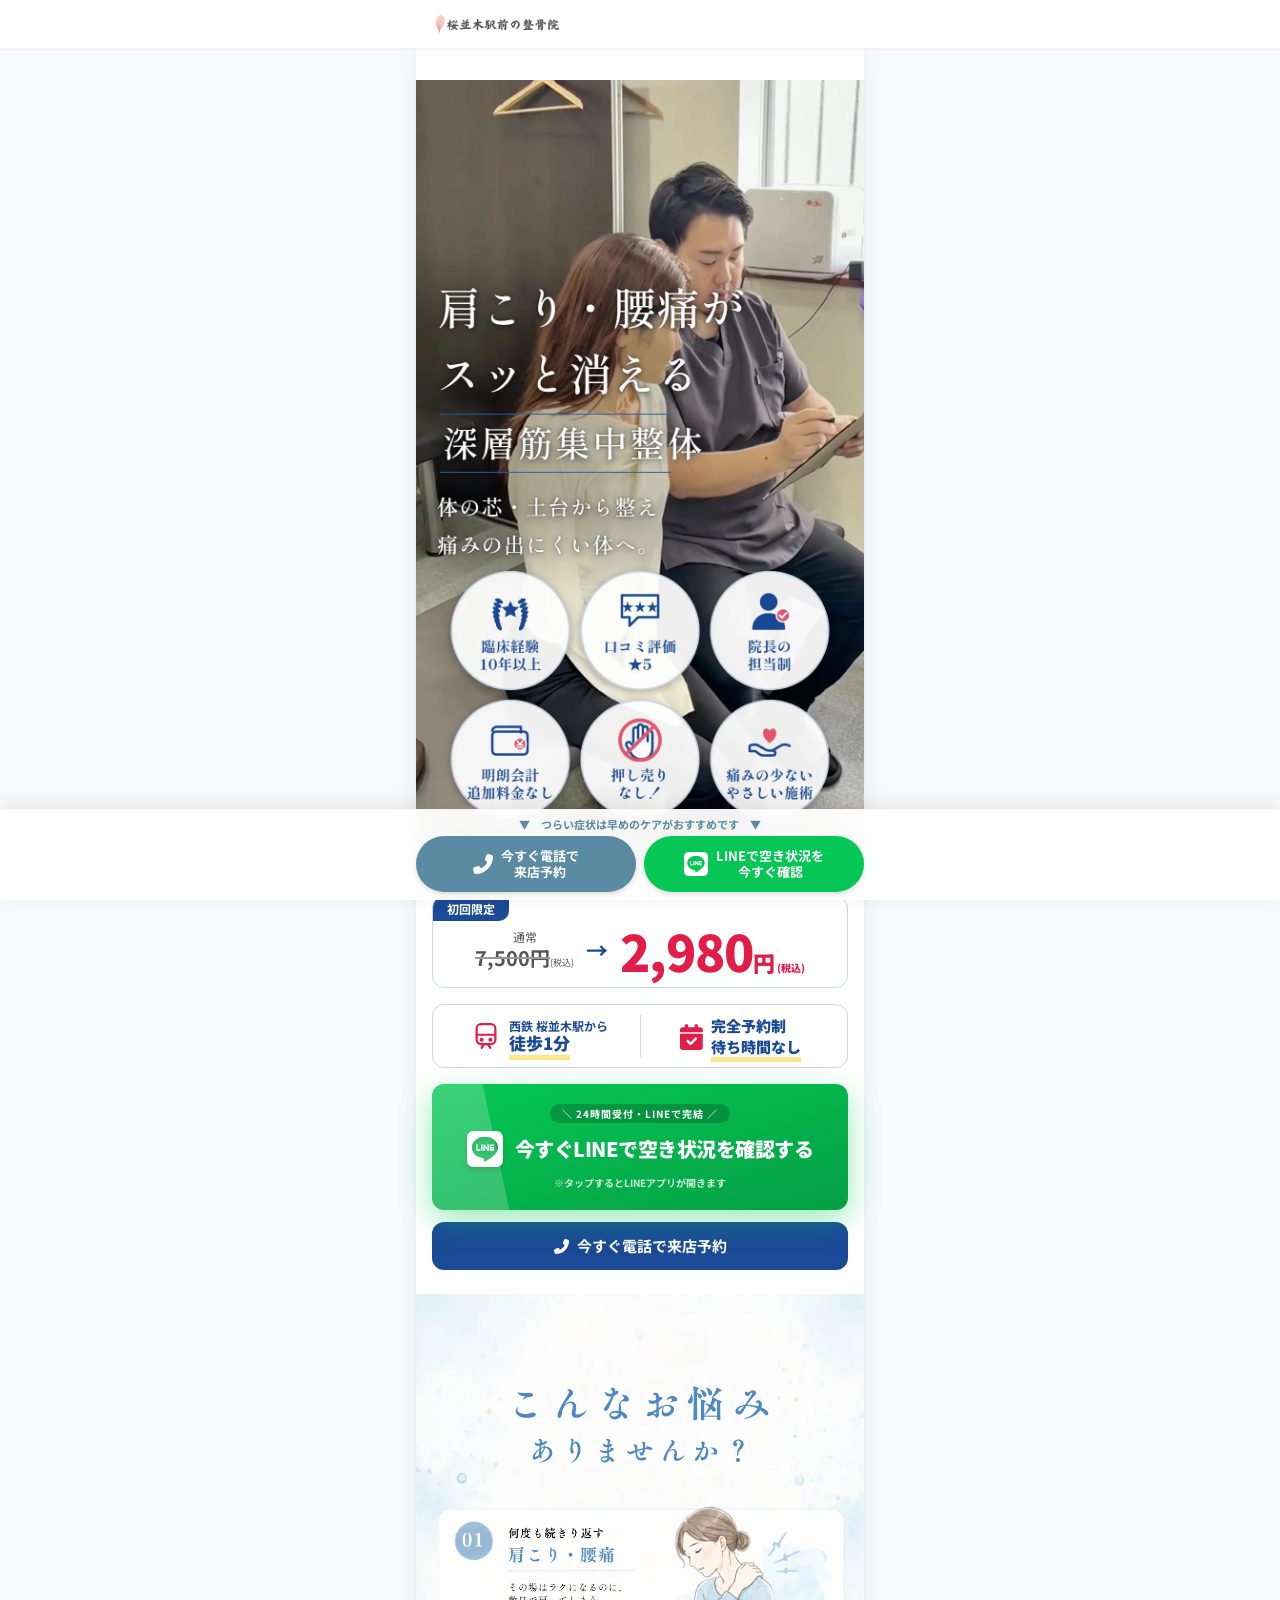
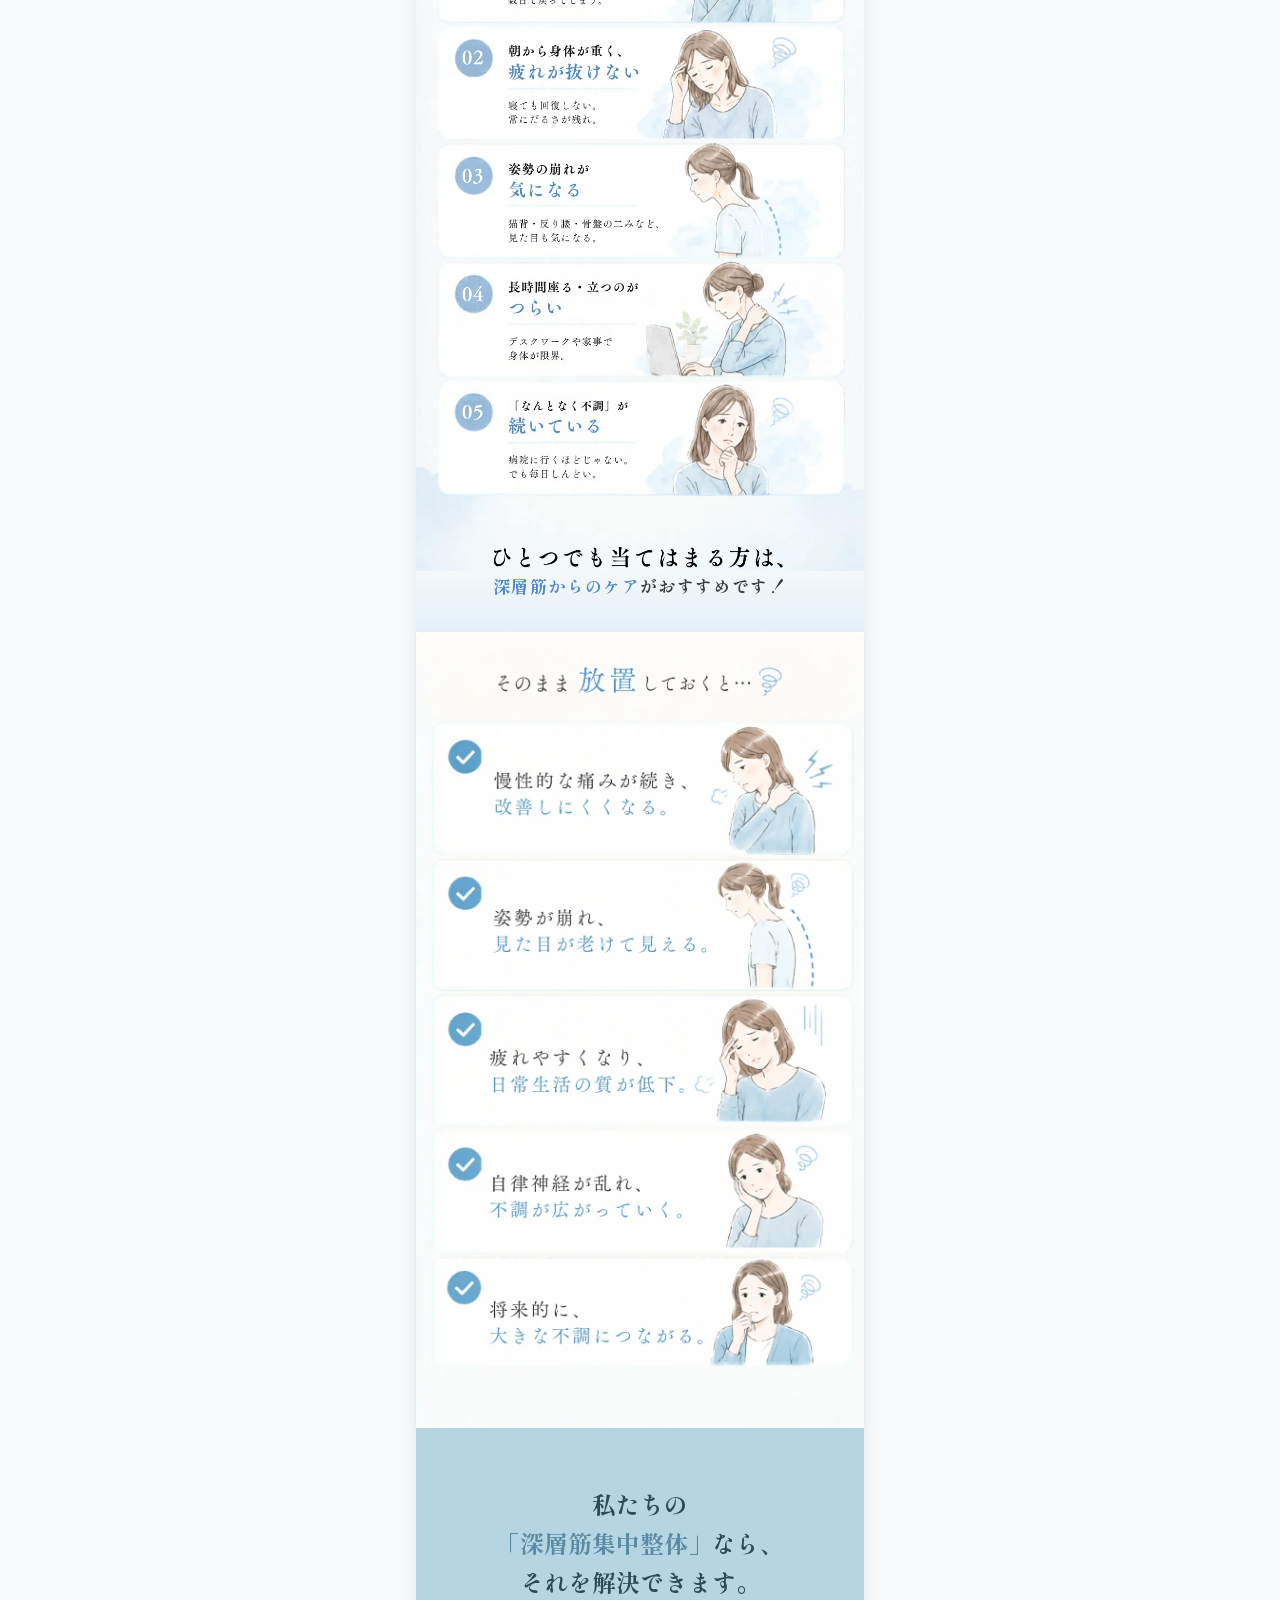
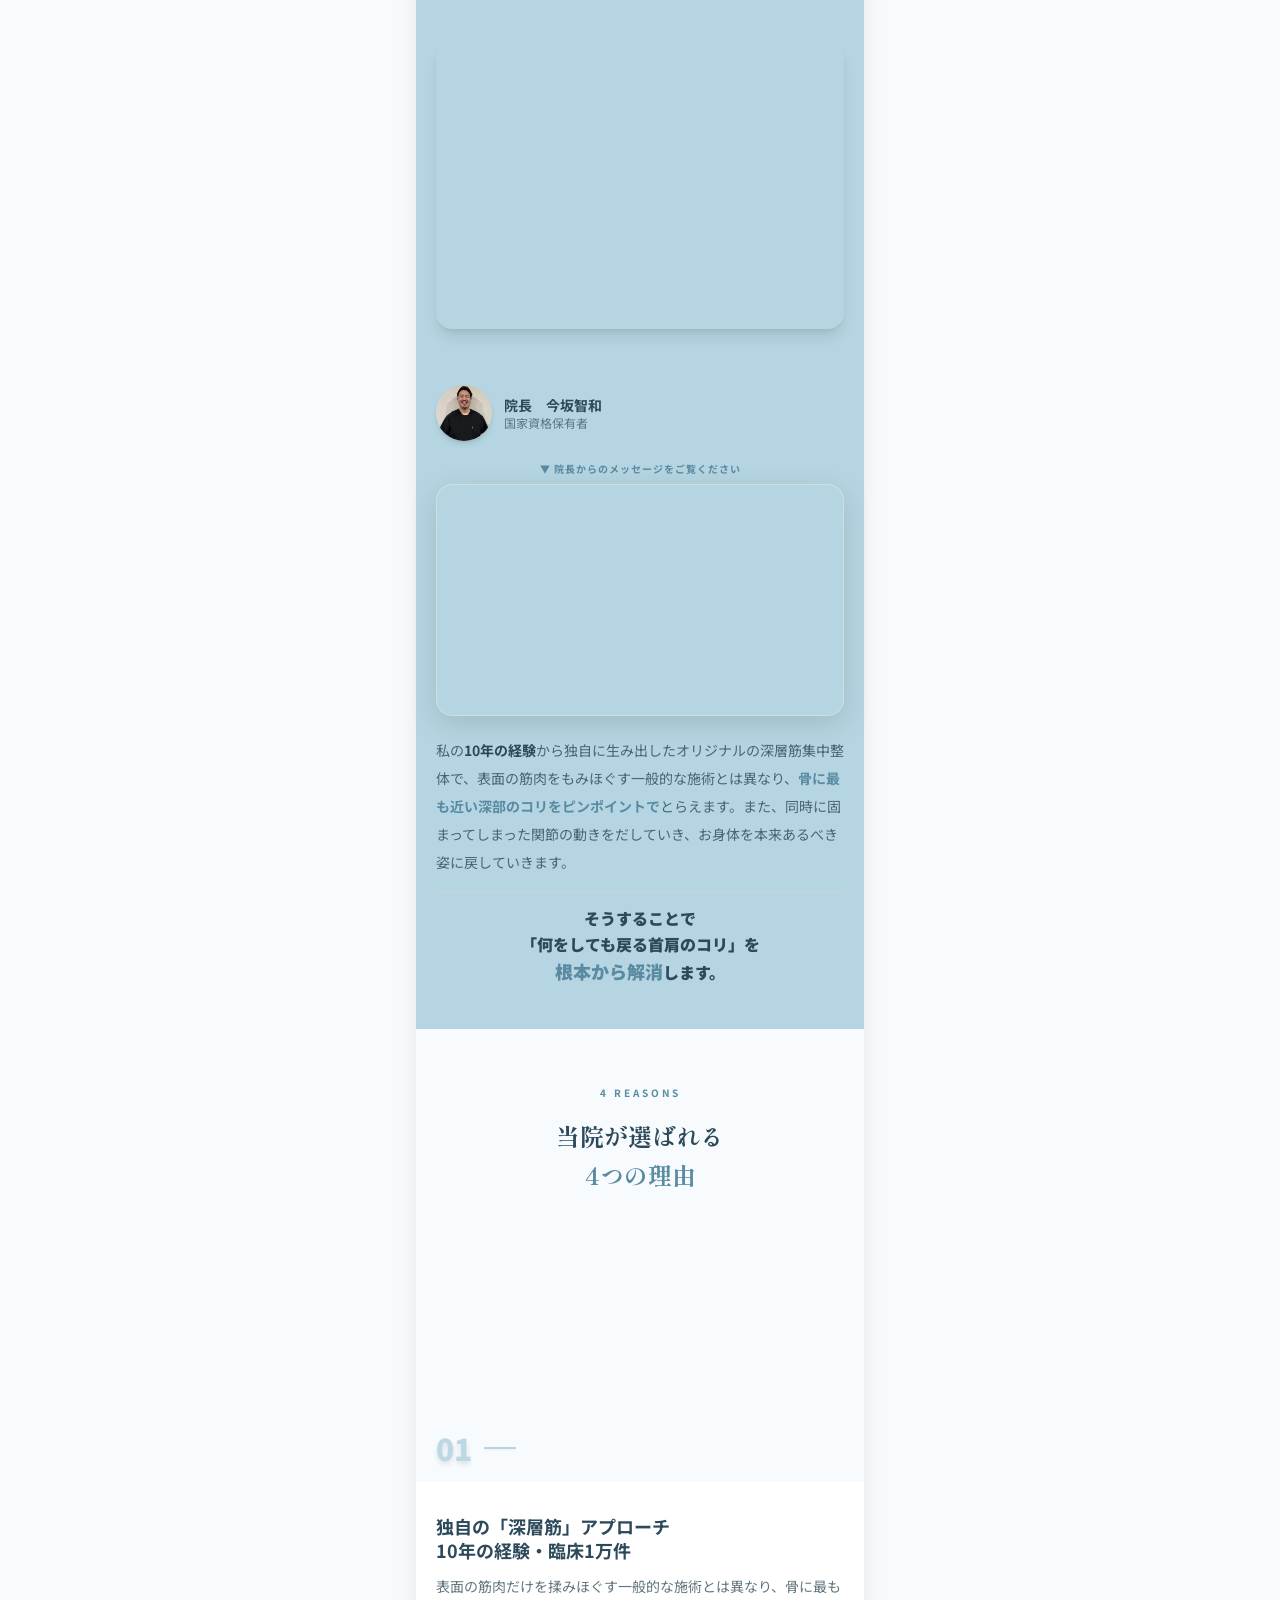
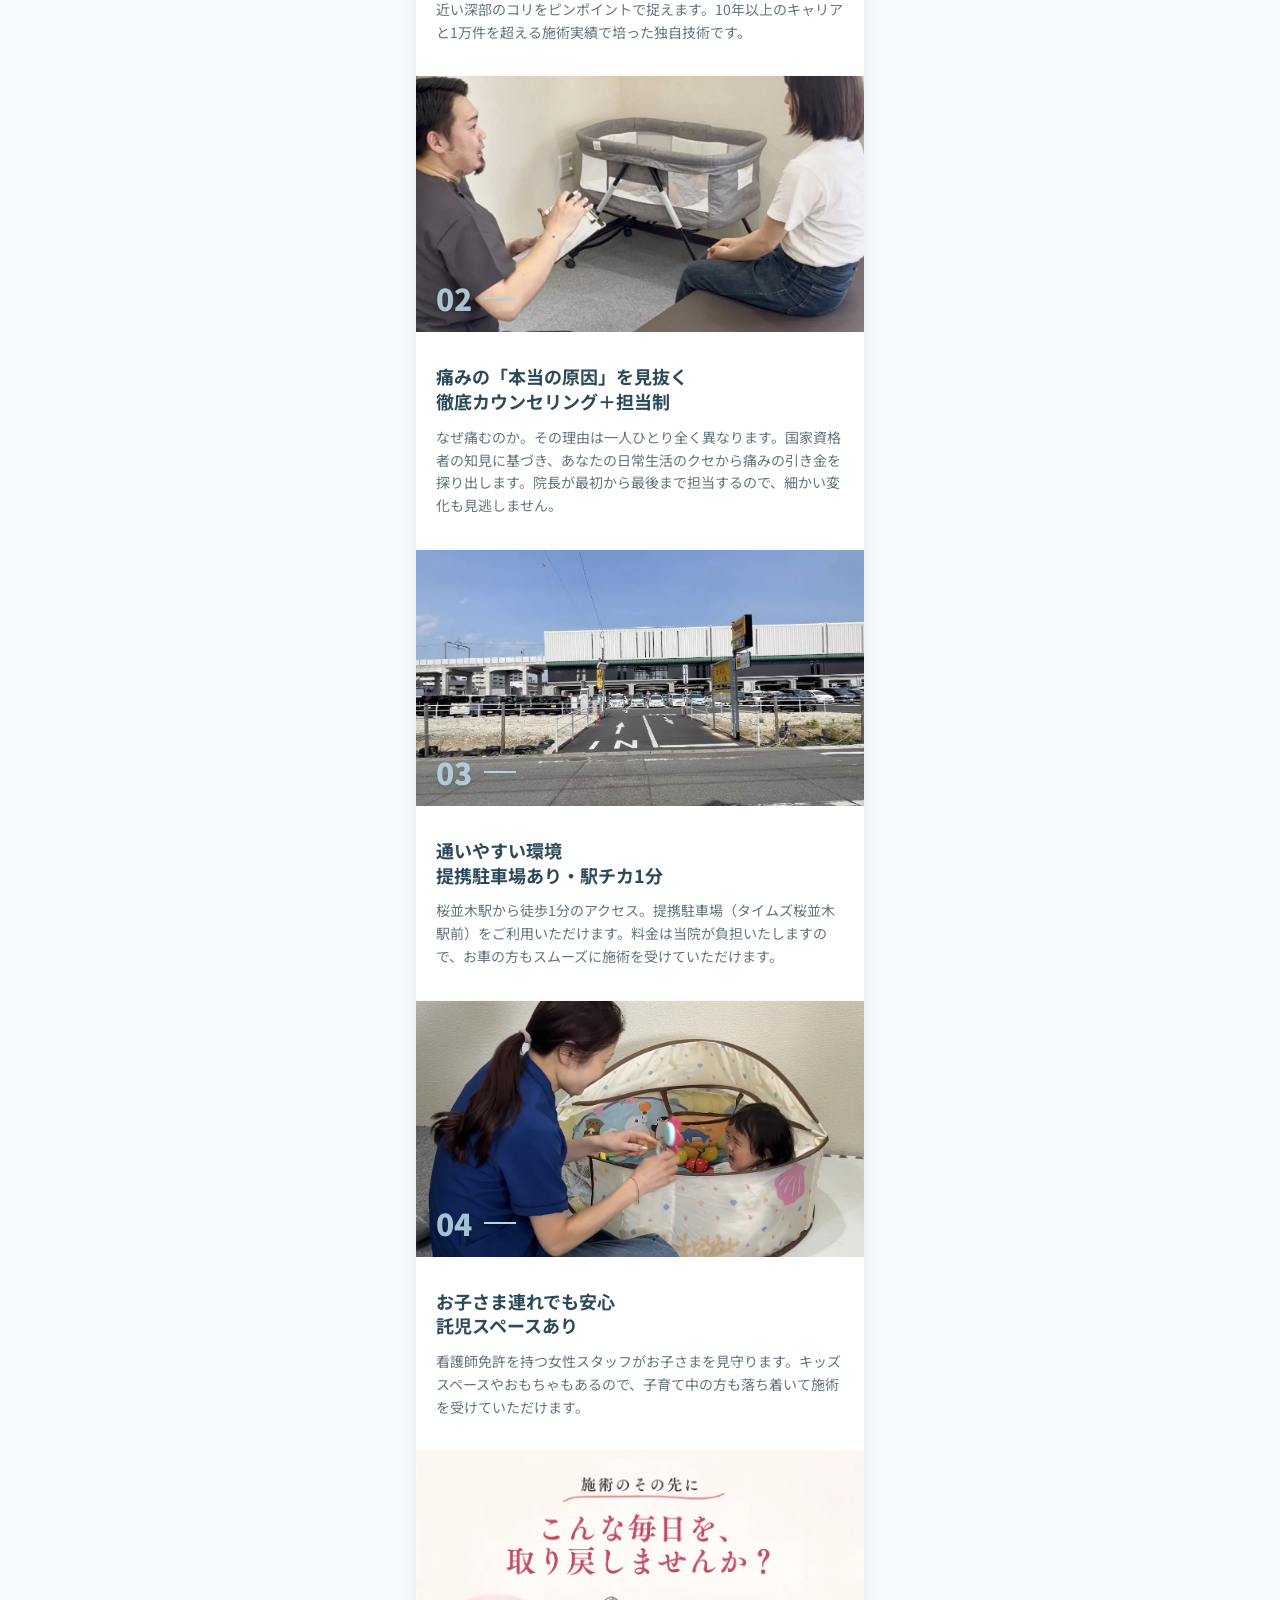
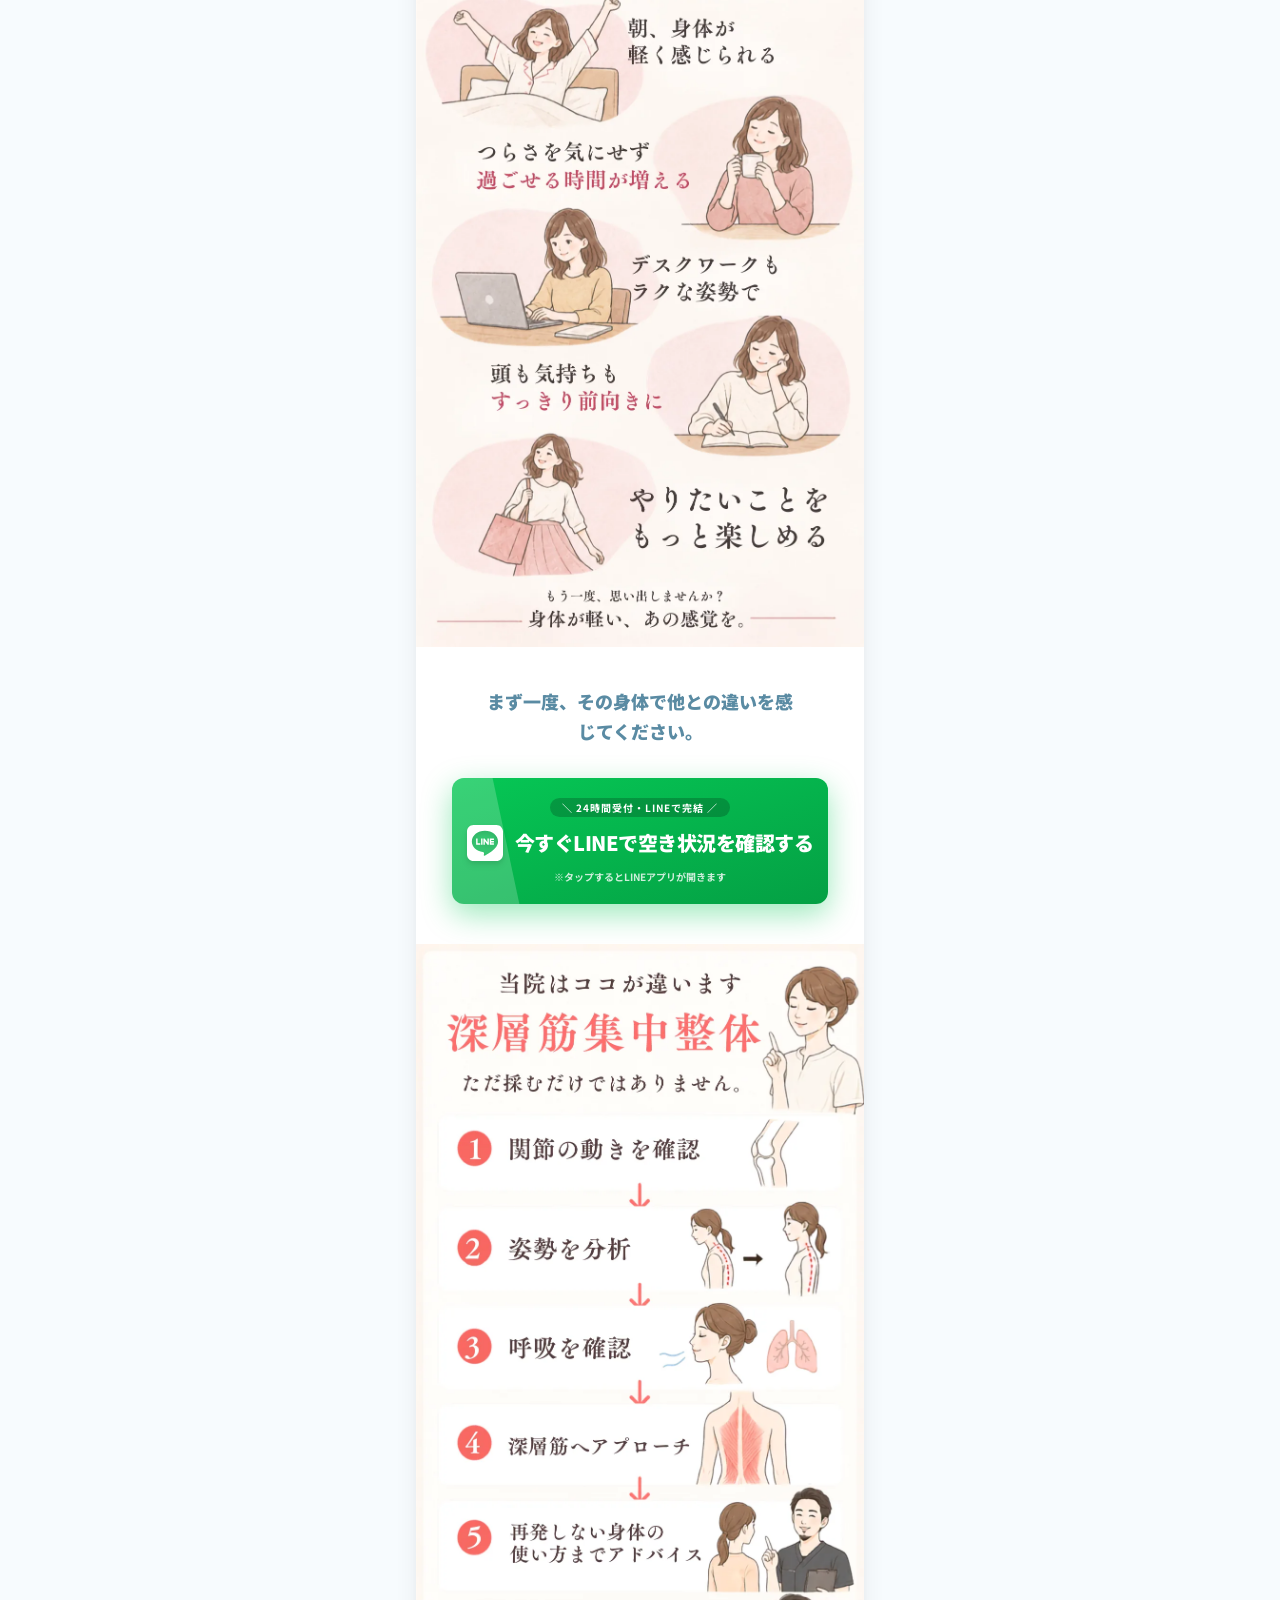
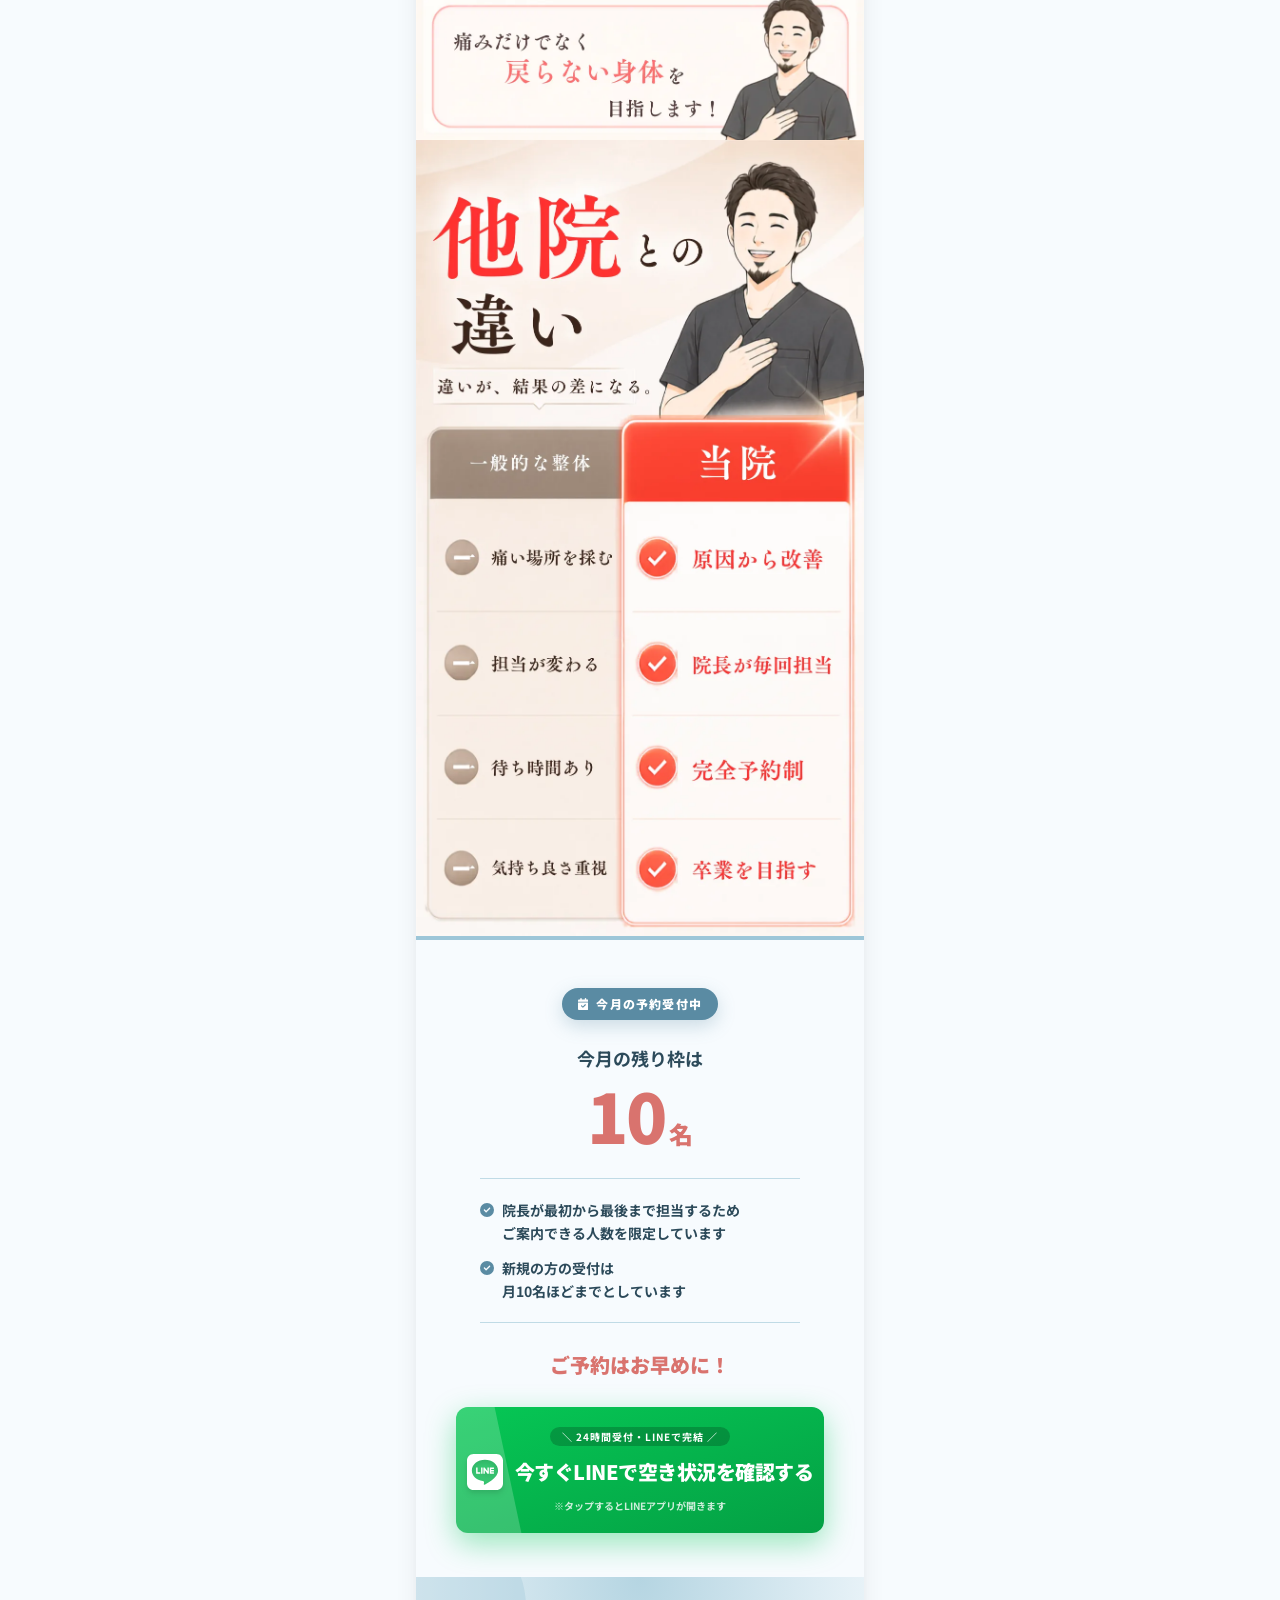
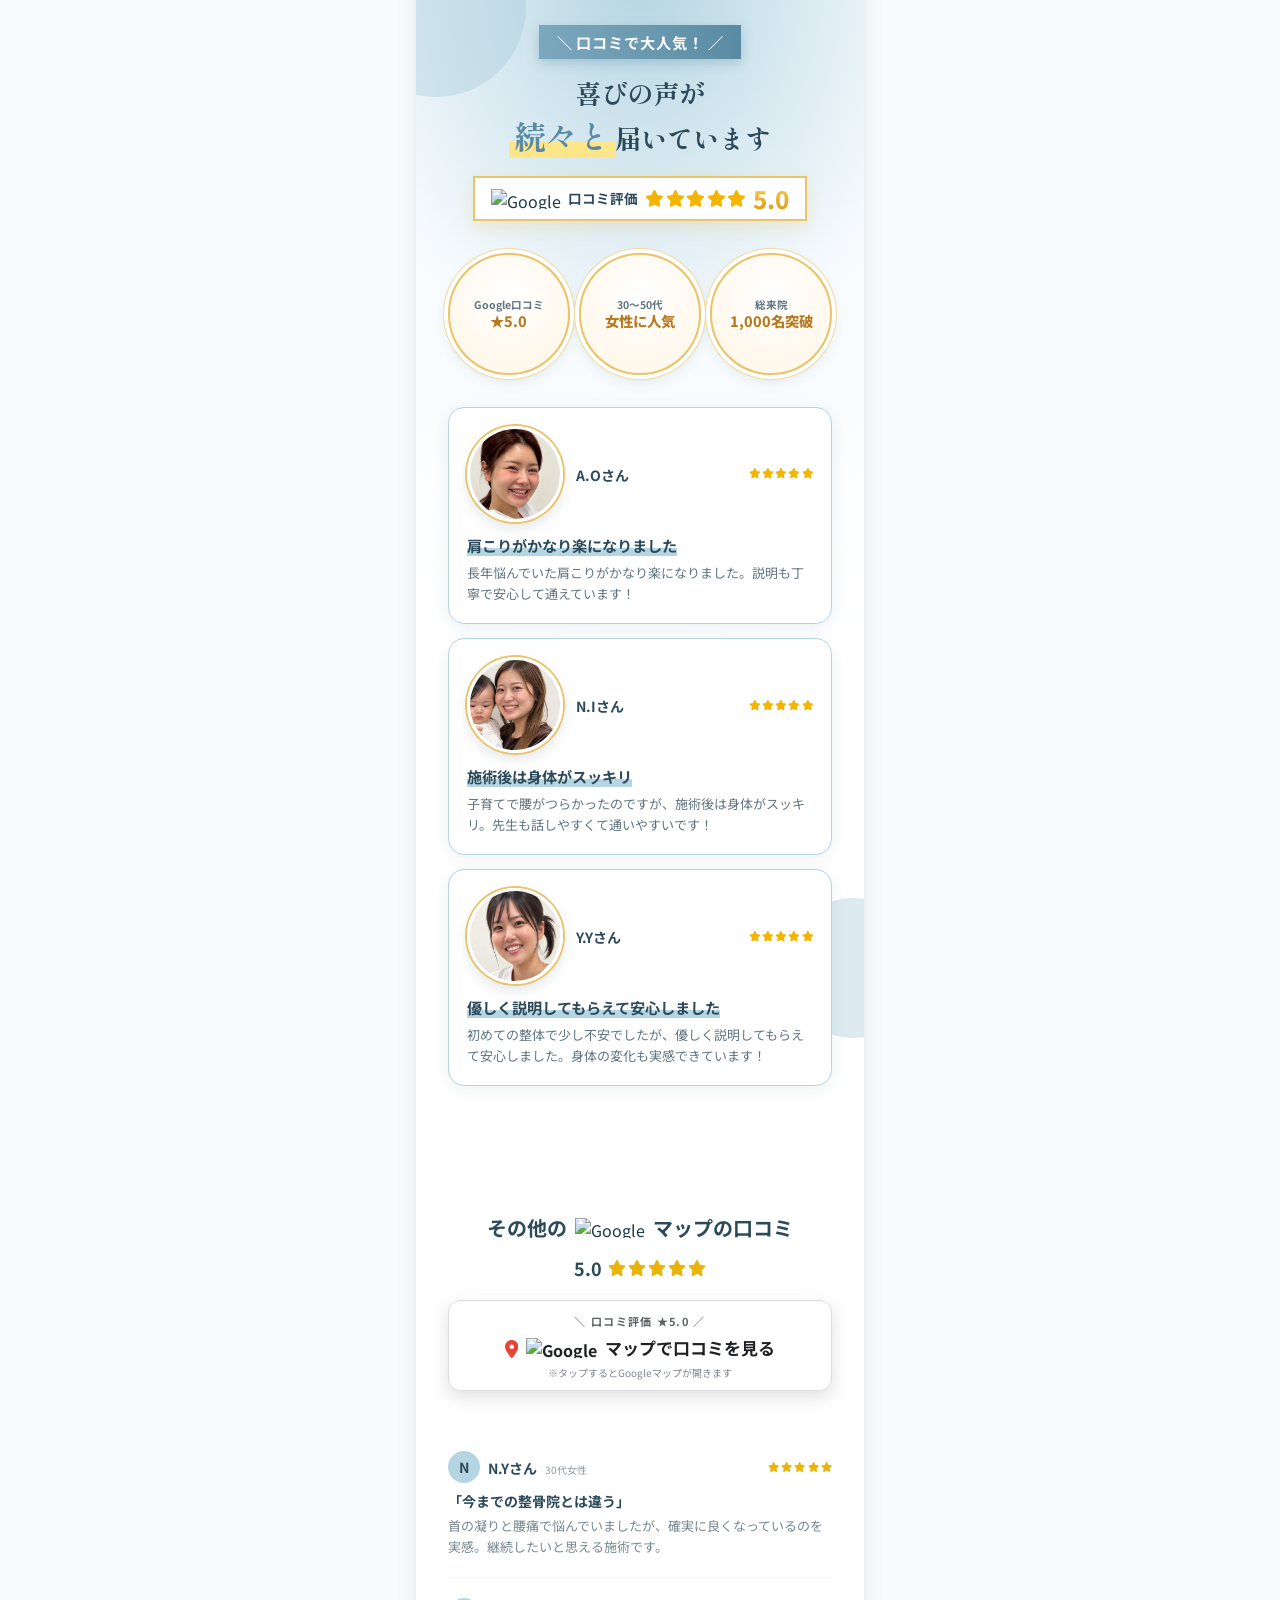
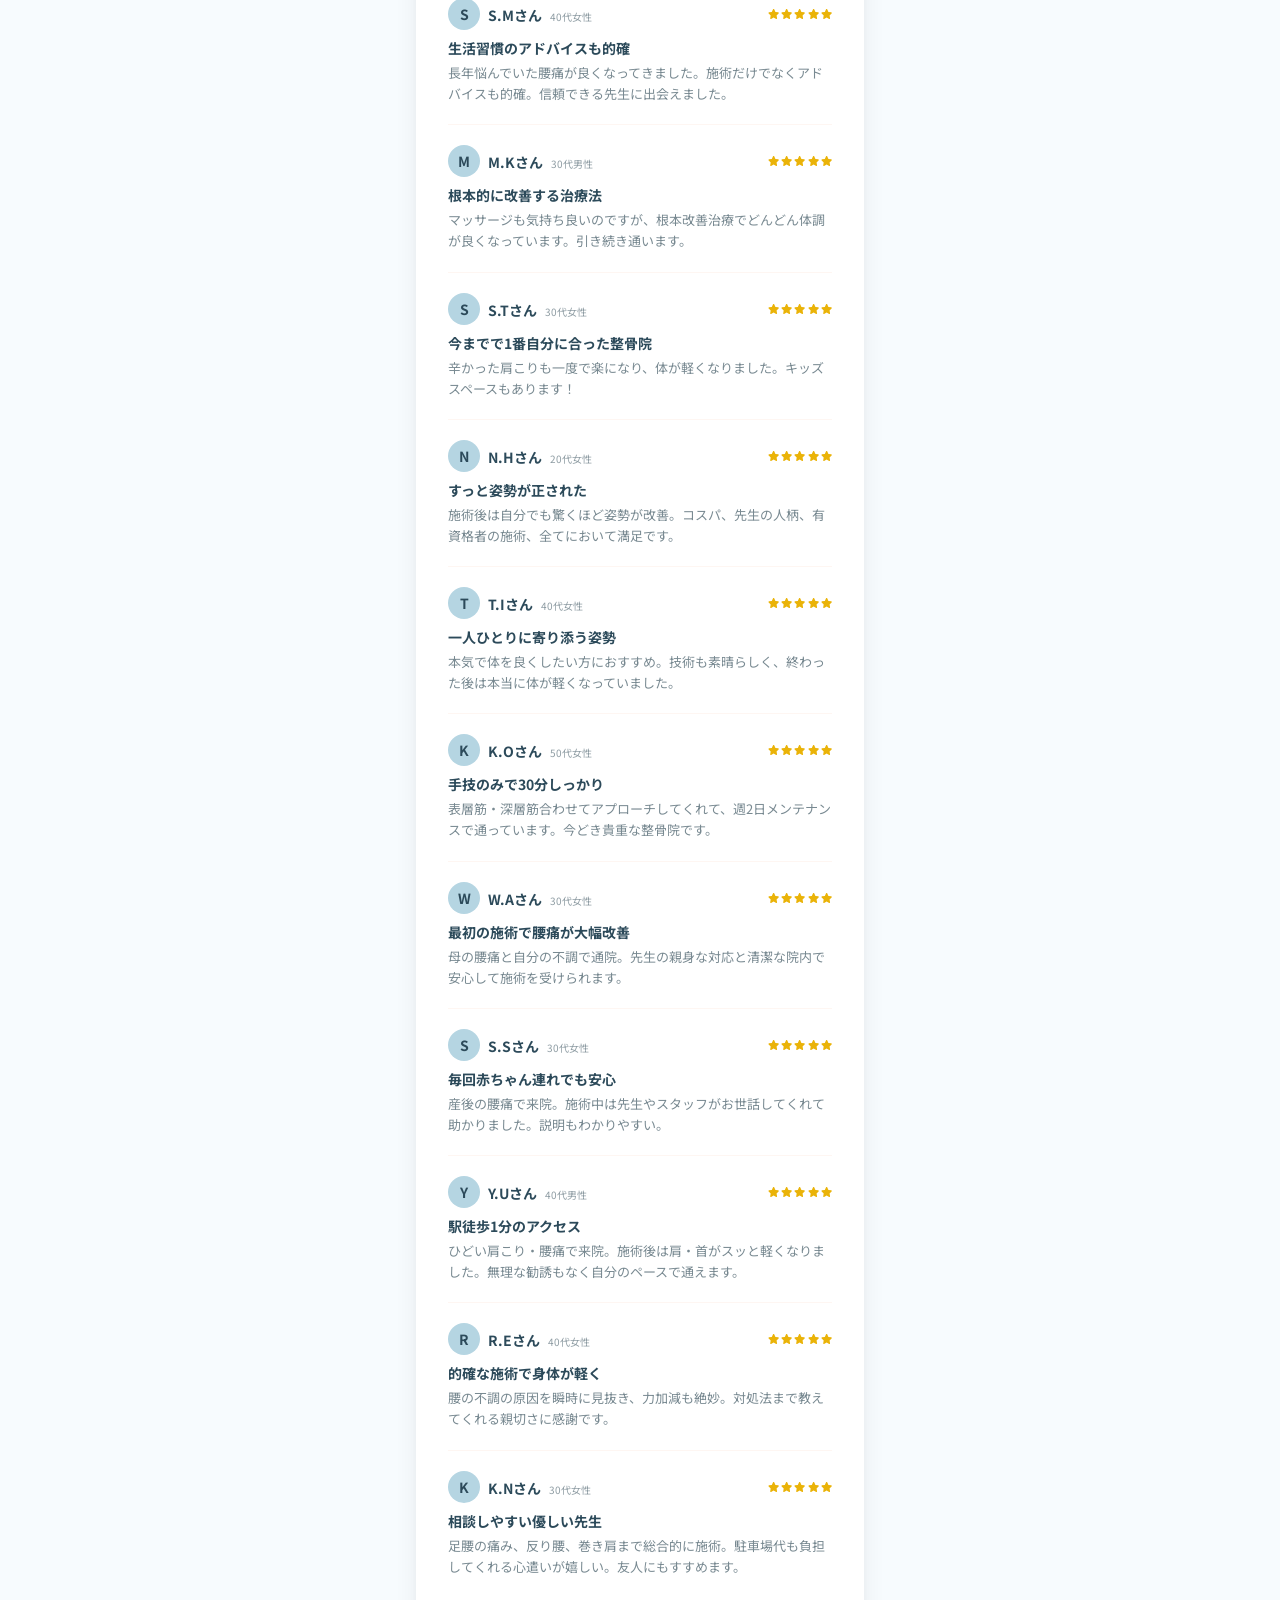
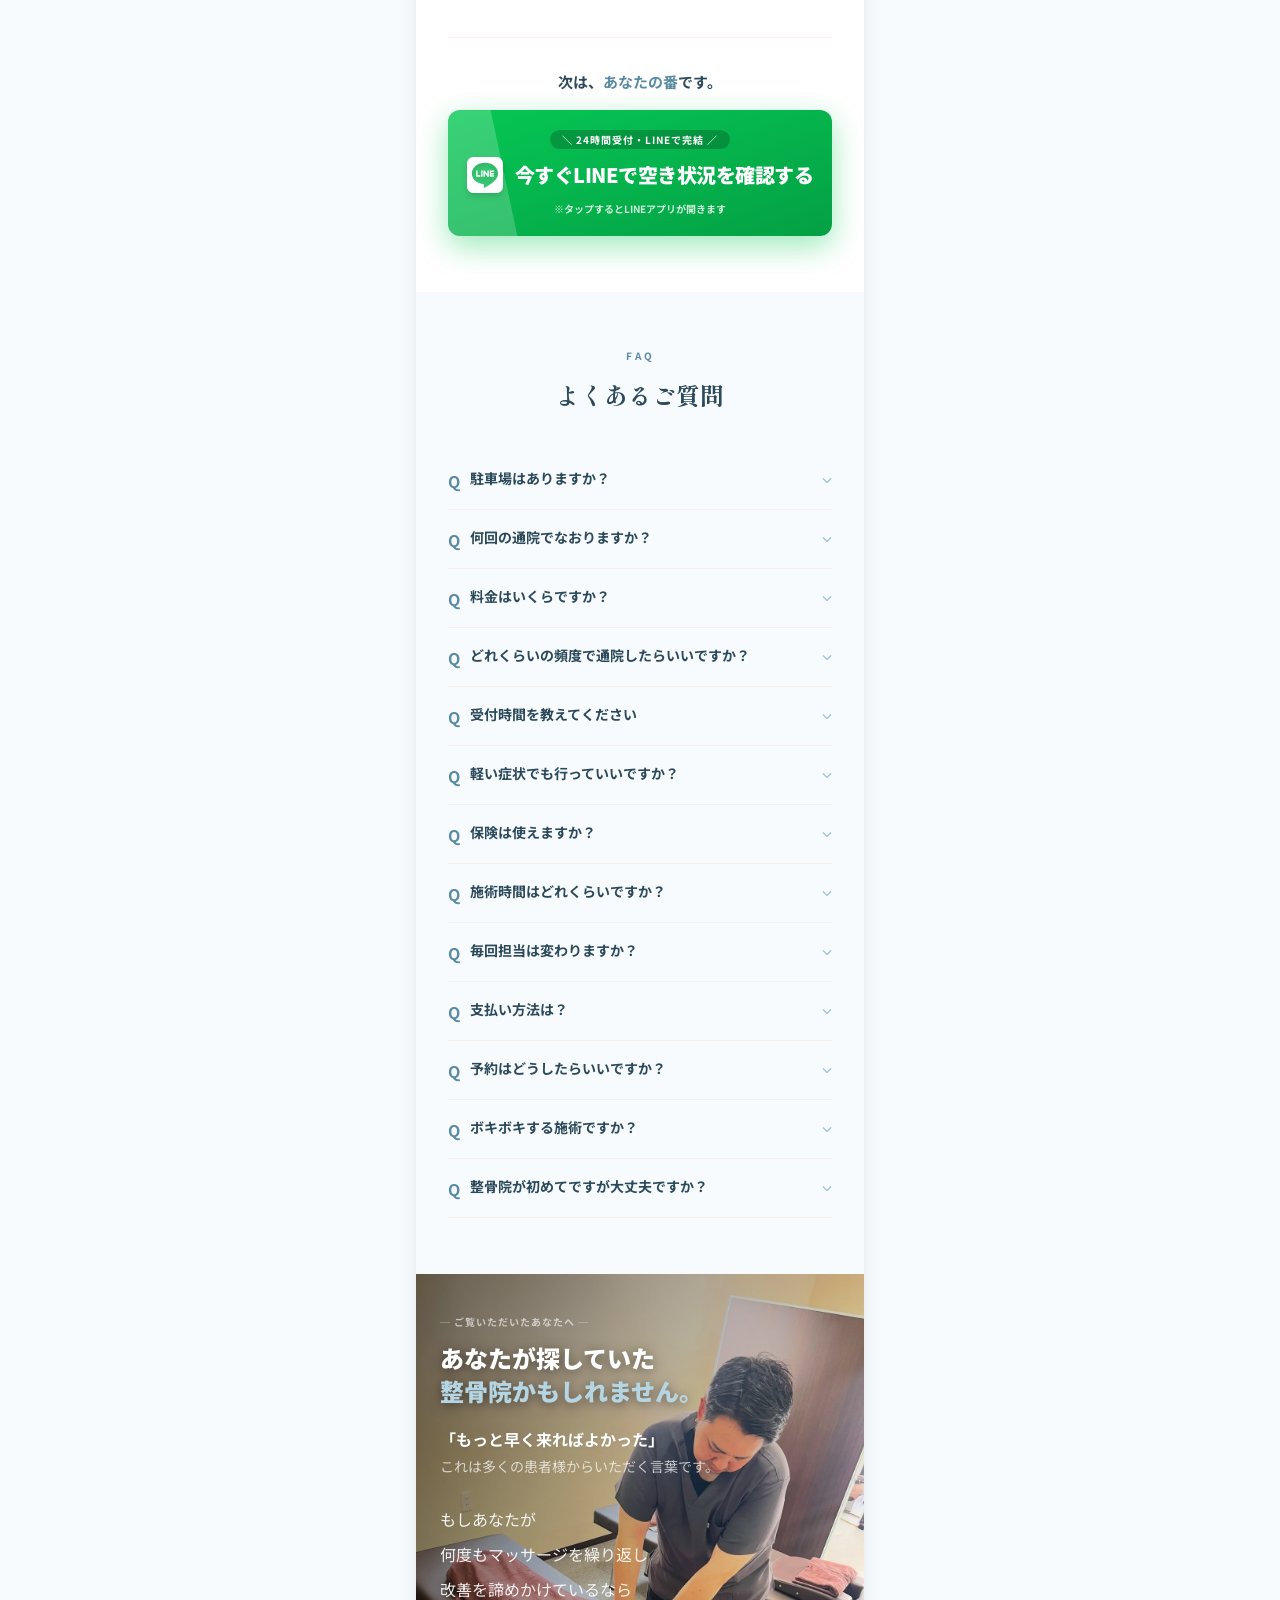
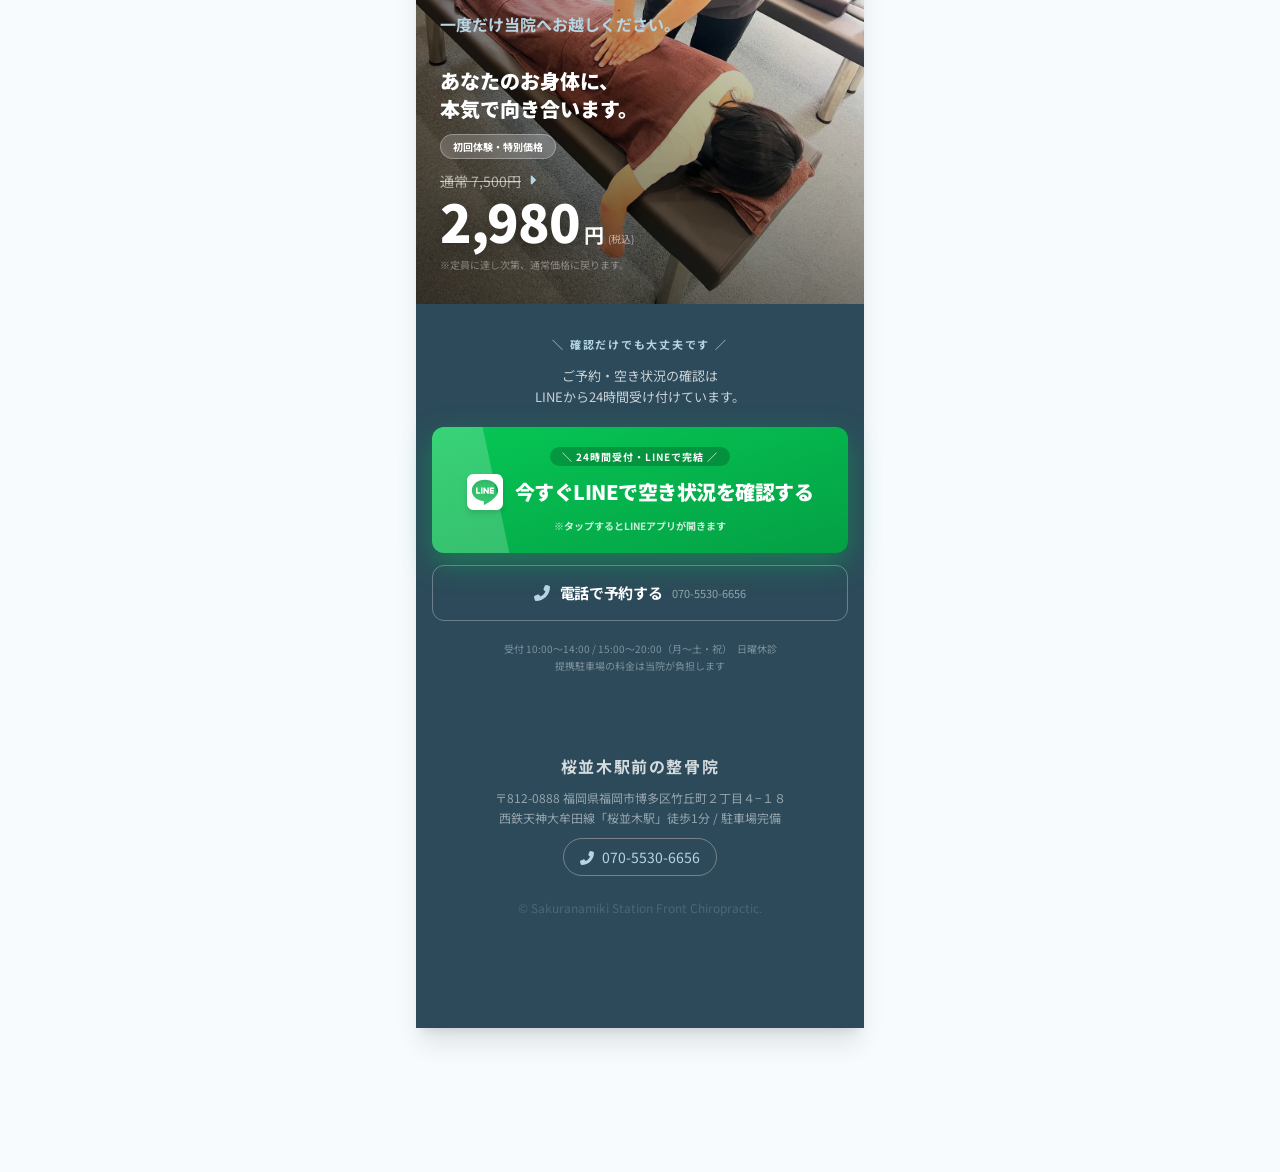
==== commit e638220f: "ヒーロー動画を明るく（暗い所を持ち上げ、白飛びは抑える）。文字の読みやすさは薄い暗幕と影で維持 Co-Authored-By: Claude Sonnet 5.5 <noreply@anthropic" ====
--- a/index.html
+++ b/index.html
@@ -129,7 +129,7 @@
             var variant = 'a'; /* PRERENDER:VARIANT */
             var hero = (variant === 'c')
                 ? './images/hero-empathy.webp'
-                : './images/hero-katakoshi7-poster.webp';
+                : './images/hero-katakoshi8-poster.webp';
 
             window.AB_VARIANT = variant;
             document.documentElement.setAttribute('data-variant', variant);
@@ -289,7 +289,7 @@
     <!-- BEGIN prerendered : 以下は tools/prerender.js の出力。直接編集しないこと。
          中身を変えるときは app.js を直してから node tools/prerender.js を実行する。 -->
     <div id="root">
-<div class="w-full max-w-md mx-auto shadow-xl bg-white min-h-screen relative my-0 md:my-8"><div class="fixed top-0 left-0 w-full bg-white/95 backdrop-blur border-b border-skin-peach/60 shadow-sm z-50"><div class="max-w-md mx-auto flex items-center justify-between px-3 py-2"><a href="#" class="flex-shrink-0"><img src="./images/logo-new2.webp" alt="桜並木駅前の整骨院" width="726" height="161" class="h-8 w-auto"/></a></div></div><div class="pt-12 bg-white"><div class="w-full"><video src="./images/hero-katakoshi7.mp4" poster="./images/hero-katakoshi7-poster.webp" width="940" height="1670" autoplay="" muted="" loop="" playsinline="" aria-label="肩こり・腰痛がスッと消える。深層筋集中整体。体の芯・土台から整え、痛みの出にくい体へ。初めての方も安心：臨床経験10年以上／口コミ評価★5／院長の担当制／明朗会計・追加料金なし／押し売りなし／痛みの少ないやさしい施術。初めての方も安心してご来院ください。" data-hero="" class="w-full h-auto block"></video></div><div style="padding:20px 0 24px"><div style="margin:0 16px 16px;padding:14px 16px 12px;border:1.5px solid #c9d6ea;border-radius:12px;background:#ffffff;position:relative"><span style="position:absolute;left:0;top:0;background:#1b4a96;color:#fff;font-size:12px;font-weight:700;padding:3px 14px;border-radius:10px 0 10px 0">初回限定</span><div class="flex items-center justify-center" style="gap:12px;margin-top:14px"><span style="color:#555;font-size:12px;line-height:1.3;text-align:center">通常<br/><span style="font-size:20px;font-weight:700;text-decoration:line-through;text-decoration-color:#999">7,500円</span><span style="font-size:9px">(税込)</span></span><span style="color:#1b4a96;font-size:22px;font-weight:700">→</span><span style="color:#e11d48;font-weight:900;line-height:1;white-space:nowrap"><span style="font-size:50px;letter-spacing:-0.02em">2,980</span><span style="font-size:22px">円</span><span style="font-size:10px;margin-left:2px">(税込)</span></span></div></div><div class="flex items-center" style="margin:0 16px 16px;padding:10px 6px;border:1.5px solid #c9d6ea;border-radius:12px;background:#fff"><div class="flex items-center justify-center" style="flex:1;gap:8px"><svg viewBox="0 0 48 48" width="30" height="30" fill="none" stroke="#e11d48" stroke-width="3.5" stroke-linejoin="round" stroke-linecap="round"><rect x="9" y="5" width="30" height="32" rx="7"></rect><path d="M9 22h30M17 43l4-6M31 43l-4-6"></path><circle cx="17" cy="30" r="1.5" fill="#e11d48"></circle><circle cx="31" cy="30" r="1.5" fill="#e11d48"></circle></svg><span style="font-size:12px;line-height:1.4;color:#1b4a96;font-weight:700">西鉄 桜並木駅から<br/><span style="font-size:17px;font-weight:900;border-bottom:5px solid #fde68a;line-height:1.1">徒歩1分</span></span></div><div style="width:1px;align-self:stretch;background:#d5dbe6"></div><div class="flex items-center justify-center" style="flex:1;gap:8px"><span style="color:#e11d48;font-size:26px;line-height:1"><svg class="" viewBox="0 0 448 512" fill="currentColor" aria-hidden="true" focusable="false" style="height:1em;width:0.875em;display:inline-block;vertical-align:-0.125em"><path d="M128 0c17.7 0 32 14.3 32 32V64H288V32c0-17.7 14.3-32 32-32s32 14.3 32 32V64h48c26.5 0 48 21.5 48 48v48H0V112C0 85.5 21.5 64 48 64H96V32c0-17.7 14.3-32 32-32zM0 192H448V464c0 26.5-21.5 48-48 48H48c-26.5 0-48-21.5-48-48V192zM329 305c9.4-9.4 9.4-24.6 0-33.9s-24.6-9.4-33.9 0l-87 87-39-39c-9.4-9.4-24.6-9.4-33.9 0s-9.4 24.6 0 33.9l56 56c9.4 9.4 24.6 9.4 33.9 0L329 305z"></path></svg></span><span style="font-size:15px;line-height:1.4;color:#1b4a96;font-weight:900">完全予約制<br/><span style="border-bottom:5px solid #fde68a;line-height:1.1">待ち時間なし</span></span></div></div><div class="w-full px-4  " data-cta-line=""><a href="https://lin.ee/uqCRkRL" class="block w-full bg-gradient-to-br from-[#06C755] to-[#04a044] text-white font-bold py-5 rounded-xl shadow-[0_10px_30px_rgba(6,199,85,0.4)] hover:-translate-y-1 hover:shadow-[0_15px_40px_rgba(6,199,85,0.5)] active:scale-[0.97] transition-all relative overflow-hidden group"><div class="absolute inset-0 w-1/4 h-full bg-white/20 skew-x-12 -ml-10 group-hover:ml-[120%] transition-all duration-700"></div><div class="flex flex-col items-center gap-1 relative z-10"><span class="text-[10px] tracking-widest bg-black/20 px-3 py-0.5 rounded-full">＼ 24時間受付・LINEで完結 ／</span><div class="flex items-center gap-3 mt-1"><svg class="text-4xl drop-shadow-md" viewBox="0 0 512 512" fill="currentColor" aria-hidden="true" focusable="false" style="height:1em;width:1em;display:inline-block;vertical-align:-0.125em"><path d="M311 196.8v81.3c0 2.1-1.6 3.7-3.7 3.7h-13c-1.3 0-2.4-.7-3-1.5l-37.3-50.3v48.2c0 2.1-1.6 3.7-3.7 3.7h-13c-2.1 0-3.7-1.6-3.7-3.7V196.9c0-2.1 1.6-3.7 3.7-3.7h12.9c1.1 0 2.4 .6 3 1.6l37.3 50.3V196.9c0-2.1 1.6-3.7 3.7-3.7h13c2.1-.1 3.8 1.6 3.8 3.5zm-93.7-3.7h-13c-2.1 0-3.7 1.6-3.7 3.7v81.3c0 2.1 1.6 3.7 3.7 3.7h13c2.1 0 3.7-1.6 3.7-3.7V196.8c0-1.9-1.6-3.7-3.7-3.7zm-31.4 68.1H150.3V196.8c0-2.1-1.6-3.7-3.7-3.7h-13c-2.1 0-3.7 1.6-3.7 3.7v81.3c0 1 .3 1.8 1 2.5c.7 .6 1.5 1 2.5 1h52.2c2.1 0 3.7-1.6 3.7-3.7v-13c0-1.9-1.6-3.7-3.5-3.7zm193.7-68.1H327.3c-1.9 0-3.7 1.6-3.7 3.7v81.3c0 1.9 1.6 3.7 3.7 3.7h52.2c2.1 0 3.7-1.6 3.7-3.7V265c0-2.1-1.6-3.7-3.7-3.7H344V247.7h35.5c2.1 0 3.7-1.6 3.7-3.7V230.9c0-2.1-1.6-3.7-3.7-3.7H344V213.5h35.5c2.1 0 3.7-1.6 3.7-3.7v-13c-.1-1.9-1.7-3.7-3.7-3.7zM512 93.4V419.4c-.1 51.2-42.1 92.7-93.4 92.6H92.6C41.4 511.9-.1 469.8 0 418.6V92.6C.1 41.4 42.2-.1 93.4 0H419.4c51.2 .1 92.7 42.1 92.6 93.4zM441.6 233.5c0-83.4-83.7-151.3-186.4-151.3s-186.4 67.9-186.4 151.3c0 74.7 66.3 137.4 155.9 149.3c21.8 4.7 19.3 12.7 14.4 42.1c-.8 4.7-3.8 18.4 16.1 10.1s107.3-63.2 146.5-108.2c27-29.7 39.9-59.8 39.9-93.1z"></path></svg><span class="text-[17px] sm:text-xl font-black tracking-tight leading-snug">今すぐLINEで<br class="sm:hidden"/>空き状況を確認する</span></div><span class="text-[10px] mt-1 opacity-80">※タップするとLINEアプリが開きます</span></div></a></div><a href="tel:070-5530-6656" class="block text-center font-bold active:scale-[0.97] transition-all" style="margin:12px 16px 0;padding:13px 16px;border-radius:12px;background:#1b4a96;color:#fff;font-size:15px"><svg class="mr-2" viewBox="0 0 512 512" fill="currentColor" aria-hidden="true" focusable="false" style="height:1em;width:1em;display:inline-block;vertical-align:-0.125em"><path d="M347.1 24.6c7.7-18.6 28-28.5 47.4-23.2l88 24C499.9 30.2 512 46 512 64c0 247.4-200.6 448-448 448c-18 0-33.8-12.1-38.6-29.5l-24-88c-5.3-19.4 4.6-39.7 23.2-47.4l96-40c16.3-6.8 35.2-2.1 46.3 11.6L207.3 368c70.4-33.3 127.4-90.3 160.7-160.7L318.7 167c-13.7-11.2-18.4-30-11.6-46.3l40-96z"></path></svg>今すぐ電話で来店予約</a></div></div><div class="fade-up w-full"><img src="./images/empathy-yoshizumi.webp" width="864" height="1690" loading="lazy" decoding="async" alt="こんなお悩みありませんか？ 01 何度も繰り返す肩こり・腰痛（その場はラクになるのに、数日で戻ってしまう）／02 朝から身体が重く、疲れが抜けない／03 姿勢の崩れが気になる（猫背・反り腰・骨盤のゆがみなど）／04 長時間座る・立つのがつらい／05 「なんとなく不調」が続いている。ひとつでも当てはまる方は、" class="w-full h-auto block"/><p class="font-mincho font-bold text-center" style="margin:0;padding:2px 16px 34px;background:linear-gradient(#f4f8f9, #e3f0f9);color:#3a3a3a;font-size:17px;letter-spacing:0.08em"><span style="color:#4c88c8">深層筋からのケア</span>がおすすめです！</p></div><div class="fade-up w-full"><img src="./images/problem-yoshizumi.webp" width="941" height="1672" loading="lazy" decoding="async" alt="そのまま放置しておくと… 慢性的な痛みが続き、改善しにくくなる／姿勢が崩れ、見た目が老けて見える／疲れやすくなり、日常生活の質が低下／自律神経が乱れ、不調が広がっていく／将来的に、大きな不調につながる。" class="w-full h-auto block drop-shadow-sm"/></div><div class="fade-up w-full bg-skin-peach"><div class="px-5 pt-14 pb-6 text-center"><h2 class="font-mincho text-2xl font-bold text-skin-dark mb-4 leading-relaxed">私たちの<br/><span class="text-skin-rose">「深層筋集中整体」</span>なら、<br/>それを解決できます。</h2></div><div class="px-5 pb-6"><div class="rounded-2xl shadow-lg overflow-hidden"><video src="./images/solution-video-sm.mp4" preload="metadata" autoplay="" muted="" loop="" playsinline="" class="w-full h-72 object-cover"></video></div></div><div class="px-5 py-8"><div class="flex items-center gap-3 mb-5"><img src="./images/director.webp" width="857" height="849" loading="lazy" decoding="async" alt="桜並木駅前の整骨院 院長 今坂智和（国家資格保有）" class="w-14 h-14 rounded-full object-cover shadow-md flex-shrink-0"/><div><p class="text-skin-dark font-bold text-sm">院長　今坂智和</p><p class="text-xs text-skin-text/60">国家資格保有者</p></div></div><div class="mb-5"><p class="text-[10px] text-skin-rose font-bold tracking-widest mb-2 text-center">▼ 院長からのメッセージをご覧ください</p><div class="relative w-full rounded-2xl overflow-hidden shadow-[0_8px_30px_rgba(0,0,0,0.12)] border border-skin-peach/40" style="padding-top:56.25%"><iframe class="absolute inset-0 w-full h-full" src="https://www.youtube.com/embed/KWMeWBIzs2o?rel=0&amp;modestbranding=1" title="院長からのメッセージ" frameBorder="0" allow="accelerometer; autoplay; clipboard-write; encrypted-media; gyroscope; picture-in-picture" allowfullscreen=""></iframe></div></div><p class="text-sm leading-[2] text-skin-dark/80 mb-3">私の<span class="text-skin-dark font-bold">10年の経験</span>から独自に生み出したオリジナルの深層筋集中整体で、表面の筋肉をもみほぐす一般的な施術とは異なり、<span class="text-skin-rose font-bold">骨に最も近い深部のコリをピンポイントで</span>とらえます。また、同時に固まってしまった関節の動きをだしていき、お身体を本来あるべき姿に戻していきます。</p><p class="text-base leading-relaxed text-skin-dark font-black text-center mt-4 py-3 border-t border-skin-blush/40">そうすることで<br/>「何をしても戻る首肩のコリ」を<br/><span class="text-skin-rose text-lg">根本から解消</span>します。</p></div></div><div class="fade-up w-full bg-skin-cream"><div class="px-5 pt-14 pb-8 text-center"><span class="text-skin-rose text-[10px] tracking-[0.3em] font-bold block mb-4">4 REASONS</span><h2 class="font-mincho text-2xl font-bold text-skin-dark leading-relaxed">当院が選ばれる<br/><span class="text-skin-rose">4つの理由</span></h2></div><div class="w-full"><div class="w-full relative"><video src="./images/technique-sm.mp4" preload="metadata" autoplay="" muted="" loop="" playsinline="" class="w-full h-64 object-cover block"></video><div class="absolute bottom-4 left-5 flex items-center gap-3"><span class="text-skin-peach font-black text-3xl opacity-90 drop-shadow-md">01</span><div class="h-[2px] bg-skin-peach w-8 shadow-sm"></div></div></div><div class="px-5 py-8 bg-white border-b border-skin-peach/30"><h3 class="text-lg font-bold text-skin-dark mb-3 leading-snug">独自の「深層筋」アプローチ<br/>10年の経験・臨床1万件</h3><p class="text-sm text-skin-text/70 leading-relaxed">表面の筋肉だけを揉みほぐす一般的な施術とは異なり、骨に最も近い深部のコリをピンポイントで捉えます。10年以上のキャリアと1万件を超える施術実績で培った独自技術です。</p></div></div><div class="w-full"><div class="w-full relative"><img src="./images/counseling.webp" alt="feature" loading="lazy" decoding="async" class="w-full h-64 object-cover block"/><div class="absolute bottom-4 left-5 flex items-center gap-3"><span class="text-skin-peach font-black text-3xl opacity-90 drop-shadow-md">02</span><div class="h-[2px] bg-skin-peach w-8 shadow-sm"></div></div></div><div class="px-5 py-8 bg-white border-b border-skin-peach/30"><h3 class="text-lg font-bold text-skin-dark mb-3 leading-snug">痛みの「本当の原因」を見抜く<br/>徹底カウンセリング＋担当制</h3><p class="text-sm text-skin-text/70 leading-relaxed">なぜ痛むのか。その理由は一人ひとり全く異なります。国家資格者の知見に基づき、あなたの日常生活のクセから痛みの引き金を探り出します。院長が最初から最後まで担当するので、細かい変化も見逃しません。</p></div></div><div class="w-full"><div class="w-full relative"><img src="./images/parking.webp" alt="feature" loading="lazy" decoding="async" class="w-full h-64 object-cover block"/><div class="absolute bottom-4 left-5 flex items-center gap-3"><span class="text-skin-peach font-black text-3xl opacity-90 drop-shadow-md">03</span><div class="h-[2px] bg-skin-peach w-8 shadow-sm"></div></div></div><div class="px-5 py-8 bg-white border-b border-skin-peach/30"><h3 class="text-lg font-bold text-skin-dark mb-3 leading-snug">通いやすい環境<br/>提携駐車場あり・駅チカ1分</h3><p class="text-sm text-skin-text/70 leading-relaxed">桜並木駅から徒歩1分のアクセス。提携駐車場（タイムズ桜並木駅前）をご利用いただけます。料金は当院が負担いたしますので、お車の方もスムーズに施術を受けていただけます。</p></div></div><div class="w-full"><div class="w-full relative"><img src="./images/childcare.webp" alt="feature" loading="lazy" decoding="async" class="w-full h-64 object-cover block"/><div class="absolute bottom-4 left-5 flex items-center gap-3"><span class="text-skin-peach font-black text-3xl opacity-90 drop-shadow-md">04</span><div class="h-[2px] bg-skin-peach w-8 shadow-sm"></div></div></div><div class="px-5 py-8 bg-white border-b border-skin-peach/30"><h3 class="text-lg font-bold text-skin-dark mb-3 leading-snug">お子さま連れでも安心<br/>託児スペースあり</h3><p class="text-sm text-skin-text/70 leading-relaxed">看護師免許を持つ女性スタッフがお子さまを見守ります。キッズスペースやおもちゃもあるので、子育て中の方も落ち着いて施術を受けていただけます。</p></div></div></div><div class="fade-up w-full bg-white"><img src="./images/benefit-new.webp" width="941" height="1672" loading="lazy" decoding="async" alt="施術のその先に、こんな毎日を取り戻しませんか？　朝、身体が軽く感じられる／つらさを気にせず過ごせる時間が増える／デスクワークもラクな姿勢で／頭も気持ちもすっきり前向きに／やりたいことをもっと楽しめる" class="w-full h-auto block"/><div class="px-5 py-10 text-center"><p class="text-lg text-skin-dark font-black mb-8 max-w-xs mx-auto leading-relaxed"><span class="animate-text-shimmer text-skin-rose">まず一度、その身体で他との違いを感じてください。</span></p><div class="w-full px-4  " data-cta-line=""><a href="https://lin.ee/uqCRkRL" class="block w-full bg-gradient-to-br from-[#06C755] to-[#04a044] text-white font-bold py-5 rounded-xl shadow-[0_10px_30px_rgba(6,199,85,0.4)] hover:-translate-y-1 hover:shadow-[0_15px_40px_rgba(6,199,85,0.5)] active:scale-[0.97] transition-all relative overflow-hidden group"><div class="absolute inset-0 w-1/4 h-full bg-white/20 skew-x-12 -ml-10 group-hover:ml-[120%] transition-all duration-700"></div><div class="flex flex-col items-center gap-1 relative z-10"><span class="text-[10px] tracking-widest bg-black/20 px-3 py-0.5 rounded-full">＼ 24時間受付・LINEで完結 ／</span><div class="flex items-center gap-3 mt-1"><svg class="text-4xl drop-shadow-md" viewBox="0 0 512 512" fill="currentColor" aria-hidden="true" focusable="false" style="height:1em;width:1em;display:inline-block;vertical-align:-0.125em"><path d="M311 196.8v81.3c0 2.1-1.6 3.7-3.7 3.7h-13c-1.3 0-2.4-.7-3-1.5l-37.3-50.3v48.2c0 2.1-1.6 3.7-3.7 3.7h-13c-2.1 0-3.7-1.6-3.7-3.7V196.9c0-2.1 1.6-3.7 3.7-3.7h12.9c1.1 0 2.4 .6 3 1.6l37.3 50.3V196.9c0-2.1 1.6-3.7 3.7-3.7h13c2.1-.1 3.8 1.6 3.8 3.5zm-93.7-3.7h-13c-2.1 0-3.7 1.6-3.7 3.7v81.3c0 2.1 1.6 3.7 3.7 3.7h13c2.1 0 3.7-1.6 3.7-3.7V196.8c0-1.9-1.6-3.7-3.7-3.7zm-31.4 68.1H150.3V196.8c0-2.1-1.6-3.7-3.7-3.7h-13c-2.1 0-3.7 1.6-3.7 3.7v81.3c0 1 .3 1.8 1 2.5c.7 .6 1.5 1 2.5 1h52.2c2.1 0 3.7-1.6 3.7-3.7v-13c0-1.9-1.6-3.7-3.5-3.7zm193.7-68.1H327.3c-1.9 0-3.7 1.6-3.7 3.7v81.3c0 1.9 1.6 3.7 3.7 3.7h52.2c2.1 0 3.7-1.6 3.7-3.7V265c0-2.1-1.6-3.7-3.7-3.7H344V247.7h35.5c2.1 0 3.7-1.6 3.7-3.7V230.9c0-2.1-1.6-3.7-3.7-3.7H344V213.5h35.5c2.1 0 3.7-1.6 3.7-3.7v-13c-.1-1.9-1.7-3.7-3.7-3.7zM512 93.4V419.4c-.1 51.2-42.1 92.7-93.4 92.6H92.6C41.4 511.9-.1 469.8 0 418.6V92.6C.1 41.4 42.2-.1 93.4 0H419.4c51.2 .1 92.7 42.1 92.6 93.4zM441.6 233.5c0-83.4-83.7-151.3-186.4-151.3s-186.4 67.9-186.4 151.3c0 74.7 66.3 137.4 155.9 149.3c21.8 4.7 19.3 12.7 14.4 42.1c-.8 4.7-3.8 18.4 16.1 10.1s107.3-63.2 146.5-108.2c27-29.7 39.9-59.8 39.9-93.1z"></path></svg><span class="text-[17px] sm:text-xl font-black tracking-tight leading-snug">今すぐLINEで<br class="sm:hidden"/>空き状況を確認する</span></div><span class="text-[10px] mt-1 opacity-80">※タップするとLINEアプリが開きます</span></div></a></div></div></div><div class="fade-up w-full"><img src="./images/clinic-difference.webp" width="941" height="1672" loading="lazy" decoding="async" alt="当院はココが違います。深層筋集中整体はただ揉むだけではありません。1．関節の動きを確認 2．姿勢を分析 3．呼吸を確認 4．深層筋へアプローチ 5．再発しない身体の使い方までアドバイス。痛みだけでなく、戻らない身体を目指します。" class="w-full h-auto block"/></div><div class="fade-up w-full"><img src="./images/comparison-table.webp" width="941" height="1672" loading="lazy" decoding="async" alt="他院との違い。一般的な整体は痛い場所を揉む・担当が変わる・待ち時間あり・気持ち良さ重視。当院は原因から改善・院長が毎回担当・完全予約制・卒業を目指す。" class="w-full h-auto block"/></div><section class="fade-up w-full bg-skin-cream" style="border-top:4px solid #9dc6d8"><div class="px-6 pt-12 text-center" style="padding-bottom:44px"><div class="mb-6"><span class="bg-skin-rose text-white text-xs font-black px-4 py-2 rounded-full tracking-widest" style="display:inline-flex;align-items:center;gap:8px;box-shadow:0 6px 18px rgba(90,139,163,0.28)"><svg class="" viewBox="0 0 448 512" fill="currentColor" aria-hidden="true" focusable="false" style="height:1em;width:0.875em;display:inline-block;vertical-align:-0.125em"><path d="M128 0c17.7 0 32 14.3 32 32V64H288V32c0-17.7 14.3-32 32-32s32 14.3 32 32V64h48c26.5 0 48 21.5 48 48v48H0V112C0 85.5 21.5 64 48 64H96V32c0-17.7 14.3-32 32-32zM0 192H448V464c0 26.5-21.5 48-48 48H48c-26.5 0-48-21.5-48-48V192zM329 305c9.4-9.4 9.4-24.6 0-33.9s-24.6-9.4-33.9 0l-87 87-39-39c-9.4-9.4-24.6-9.4-33.9 0s-9.4 24.6 0 33.9l56 56c9.4 9.4 24.6 9.4 33.9 0L329 305z"></path></svg>今月の予約受付中</span></div><p class="text-skin-dark font-bold text-lg mb-2 leading-relaxed">今月の残り枠は</p><p style="color:#d9736e;margin-bottom:28px"><span data-slots-count="" class="font-black leading-none tracking-tight" style="font-size:68px">8</span><span class="text-2xl font-black ml-1">名</span></p><div class="max-w-xs mx-auto text-left" style="margin-bottom:28px;padding:20px 0 8px;border-top:1px solid rgba(157,198,216,0.6);border-bottom:1px solid rgba(157,198,216,0.6)"><p class="flex items-start gap-2 text-sm text-skin-dark font-bold leading-relaxed" style="margin:0 0 12px"><svg class="text-skin-rose mt-1 flex-shrink-0" viewBox="0 0 512 512" fill="currentColor" aria-hidden="true" focusable="false" style="height:1em;width:1em;display:inline-block;vertical-align:-0.125em"><path d="M256 512A256 256 0 1 0 256 0a256 256 0 1 0 0 512zM369 209L241 337c-9.4 9.4-24.6 9.4-33.9 0l-64-64c-9.4-9.4-9.4-24.6 0-33.9s24.6-9.4 33.9 0l47 47L335 175c9.4-9.4 24.6-9.4 33.9 0s9.4 24.6 0 33.9z"></path></svg><span>院長が最初から最後まで担当するため<br/>ご案内できる人数を限定しています</span></p><p class="flex items-start gap-2 text-sm text-skin-dark font-bold leading-relaxed" style="margin:0 0 12px"><svg class="text-skin-rose mt-1 flex-shrink-0" viewBox="0 0 512 512" fill="currentColor" aria-hidden="true" focusable="false" style="height:1em;width:1em;display:inline-block;vertical-align:-0.125em"><path d="M256 512A256 256 0 1 0 256 0a256 256 0 1 0 0 512zM369 209L241 337c-9.4 9.4-24.6 9.4-33.9 0l-64-64c-9.4-9.4-9.4-24.6 0-33.9s24.6-9.4 33.9 0l47 47L335 175c9.4-9.4 24.6-9.4 33.9 0s9.4 24.6 0 33.9z"></path></svg><span>新規の方の受付は<br/>月10名ほどまでとしています</span></p></div><p class="font-black text-xl" style="color:#d9736e;margin-bottom:28px">ご予約はお早めに！</p><div class="w-full px-4  " data-cta-line=""><a href="https://lin.ee/uqCRkRL" class="block w-full bg-gradient-to-br from-[#06C755] to-[#04a044] text-white font-bold py-5 rounded-xl shadow-[0_10px_30px_rgba(6,199,85,0.4)] hover:-translate-y-1 hover:shadow-[0_15px_40px_rgba(6,199,85,0.5)] active:scale-[0.97] transition-all relative overflow-hidden group"><div class="absolute inset-0 w-1/4 h-full bg-white/20 skew-x-12 -ml-10 group-hover:ml-[120%] transition-all duration-700"></div><div class="flex flex-col items-center gap-1 relative z-10"><span class="text-[10px] tracking-widest bg-black/20 px-3 py-0.5 rounded-full">＼ 24時間受付・LINEで完結 ／</span><div class="flex items-center gap-3 mt-1"><svg class="text-4xl drop-shadow-md" viewBox="0 0 512 512" fill="currentColor" aria-hidden="true" focusable="false" style="height:1em;width:1em;display:inline-block;vertical-align:-0.125em"><path d="M311 196.8v81.3c0 2.1-1.6 3.7-3.7 3.7h-13c-1.3 0-2.4-.7-3-1.5l-37.3-50.3v48.2c0 2.1-1.6 3.7-3.7 3.7h-13c-2.1 0-3.7-1.6-3.7-3.7V196.9c0-2.1 1.6-3.7 3.7-3.7h12.9c1.1 0 2.4 .6 3 1.6l37.3 50.3V196.9c0-2.1 1.6-3.7 3.7-3.7h13c2.1-.1 3.8 1.6 3.8 3.5zm-93.7-3.7h-13c-2.1 0-3.7 1.6-3.7 3.7v81.3c0 2.1 1.6 3.7 3.7 3.7h13c2.1 0 3.7-1.6 3.7-3.7V196.8c0-1.9-1.6-3.7-3.7-3.7zm-31.4 68.1H150.3V196.8c0-2.1-1.6-3.7-3.7-3.7h-13c-2.1 0-3.7 1.6-3.7 3.7v81.3c0 1 .3 1.8 1 2.5c.7 .6 1.5 1 2.5 1h52.2c2.1 0 3.7-1.6 3.7-3.7v-13c0-1.9-1.6-3.7-3.5-3.7zm193.7-68.1H327.3c-1.9 0-3.7 1.6-3.7 3.7v81.3c0 1.9 1.6 3.7 3.7 3.7h52.2c2.1 0 3.7-1.6 3.7-3.7V265c0-2.1-1.6-3.7-3.7-3.7H344V247.7h35.5c2.1 0 3.7-1.6 3.7-3.7V230.9c0-2.1-1.6-3.7-3.7-3.7H344V213.5h35.5c2.1 0 3.7-1.6 3.7-3.7v-13c-.1-1.9-1.7-3.7-3.7-3.7zM512 93.4V419.4c-.1 51.2-42.1 92.7-93.4 92.6H92.6C41.4 511.9-.1 469.8 0 418.6V92.6C.1 41.4 42.2-.1 93.4 0H419.4c51.2 .1 92.7 42.1 92.6 93.4zM441.6 233.5c0-83.4-83.7-151.3-186.4-151.3s-186.4 67.9-186.4 151.3c0 74.7 66.3 137.4 155.9 149.3c21.8 4.7 19.3 12.7 14.4 42.1c-.8 4.7-3.8 18.4 16.1 10.1s107.3-63.2 146.5-108.2c27-29.7 39.9-59.8 39.9-93.1z"></path></svg><span class="text-[17px] sm:text-xl font-black tracking-tight leading-snug">今すぐLINEで<br class="sm:hidden"/>空き状況を確認する</span></div><span class="text-[10px] mt-1 opacity-80">※タップするとLINEアプリが開きます</span></div></a></div></div></section><section id="voices" class="fade-up w-full rv-sec"><div class="px-5 pt-12 rv-inner"><div class="text-center mb-8"><p class="rv-ribbon">＼ 口コミで大人気！ ／</p><h2 class="rv-heading font-mincho">喜びの声が<br/><span class="rv-heading-em">続々と</span>届いています</h2><div class="rv-score"><img src="https://upload.wikimedia.org/wikipedia/commons/2/2f/Google_2015_logo.svg" alt="Google" class="h-5"/><span class="rv-score-label">口コミ評価</span><div class="rv-stars rv-stars-lg"><svg class="" viewBox="0 0 576 512" fill="currentColor" aria-hidden="true" focusable="false" style="height:1em;width:1.125em;display:inline-block;vertical-align:-0.125em"><path d="M316.9 18C311.6 7 300.4 0 288.1 0s-23.4 7-28.8 18L195 150.3 51.4 171.5c-12 1.8-22 10.2-25.7 21.7s-.7 24.2 7.9 32.7L137.8 329 113.2 474.7c-2 12 3 24.2 12.9 31.3s23 8 33.8 2.3l128.3-68.5 128.3 68.5c10.8 5.7 23.9 4.9 33.8-2.3s14.9-19.3 12.9-31.3L438.5 329 542.7 225.9c8.6-8.5 11.7-21.2 7.9-32.7s-13.7-19.9-25.7-21.7L381.2 150.3 316.9 18z"></path></svg><svg class="" viewBox="0 0 576 512" fill="currentColor" aria-hidden="true" focusable="false" style="height:1em;width:1.125em;display:inline-block;vertical-align:-0.125em"><path d="M316.9 18C311.6 7 300.4 0 288.1 0s-23.4 7-28.8 18L195 150.3 51.4 171.5c-12 1.8-22 10.2-25.7 21.7s-.7 24.2 7.9 32.7L137.8 329 113.2 474.7c-2 12 3 24.2 12.9 31.3s23 8 33.8 2.3l128.3-68.5 128.3 68.5c10.8 5.7 23.9 4.9 33.8-2.3s14.9-19.3 12.9-31.3L438.5 329 542.7 225.9c8.6-8.5 11.7-21.2 7.9-32.7s-13.7-19.9-25.7-21.7L381.2 150.3 316.9 18z"></path></svg><svg class="" viewBox="0 0 576 512" fill="currentColor" aria-hidden="true" focusable="false" style="height:1em;width:1.125em;display:inline-block;vertical-align:-0.125em"><path d="M316.9 18C311.6 7 300.4 0 288.1 0s-23.4 7-28.8 18L195 150.3 51.4 171.5c-12 1.8-22 10.2-25.7 21.7s-.7 24.2 7.9 32.7L137.8 329 113.2 474.7c-2 12 3 24.2 12.9 31.3s23 8 33.8 2.3l128.3-68.5 128.3 68.5c10.8 5.7 23.9 4.9 33.8-2.3s14.9-19.3 12.9-31.3L438.5 329 542.7 225.9c8.6-8.5 11.7-21.2 7.9-32.7s-13.7-19.9-25.7-21.7L381.2 150.3 316.9 18z"></path></svg><svg class="" viewBox="0 0 576 512" fill="currentColor" aria-hidden="true" focusable="false" style="height:1em;width:1.125em;display:inline-block;vertical-align:-0.125em"><path d="M316.9 18C311.6 7 300.4 0 288.1 0s-23.4 7-28.8 18L195 150.3 51.4 171.5c-12 1.8-22 10.2-25.7 21.7s-.7 24.2 7.9 32.7L137.8 329 113.2 474.7c-2 12 3 24.2 12.9 31.3s23 8 33.8 2.3l128.3-68.5 128.3 68.5c10.8 5.7 23.9 4.9 33.8-2.3s14.9-19.3 12.9-31.3L438.5 329 542.7 225.9c8.6-8.5 11.7-21.2 7.9-32.7s-13.7-19.9-25.7-21.7L381.2 150.3 316.9 18z"></path></svg><svg class="" viewBox="0 0 576 512" fill="currentColor" aria-hidden="true" focusable="false" style="height:1em;width:1.125em;display:inline-block;vertical-align:-0.125em"><path d="M316.9 18C311.6 7 300.4 0 288.1 0s-23.4 7-28.8 18L195 150.3 51.4 171.5c-12 1.8-22 10.2-25.7 21.7s-.7 24.2 7.9 32.7L137.8 329 113.2 474.7c-2 12 3 24.2 12.9 31.3s23 8 33.8 2.3l128.3-68.5 128.3 68.5c10.8 5.7 23.9 4.9 33.8-2.3s14.9-19.3 12.9-31.3L438.5 329 542.7 225.9c8.6-8.5 11.7-21.2 7.9-32.7s-13.7-19.9-25.7-21.7L381.2 150.3 316.9 18z"></path></svg></div><span class="rv-score-num">5.0</span></div></div><ul class="rv-badges"><li class="rv-badge"><span class="rv-badge-sub">Google口コミ</span><b>★5.0</b></li><li class="rv-badge"><span class="rv-badge-sub">30〜50代</span><b>女性に人気</b></li><li class="rv-badge"><span class="rv-badge-sub">総来院</span><b>1,000名突破</b></li></ul><div class="max-w-sm mx-auto rv-list"><div class="rv-card"><div class="flex items-center justify-between mb-3"><div class="flex items-center gap-2"><img src="./images/voice-ao.webp" alt="A.Oさん" width="96" height="96" loading="lazy" decoding="async" class="rv-photo"/><div><span class="font-bold text-skin-dark text-sm">A.Oさん</span></div></div><div class="rv-stars rv-stars-sm"><svg class="" viewBox="0 0 576 512" fill="currentColor" aria-hidden="true" focusable="false" style="height:1em;width:1.125em;display:inline-block;vertical-align:-0.125em"><path d="M316.9 18C311.6 7 300.4 0 288.1 0s-23.4 7-28.8 18L195 150.3 51.4 171.5c-12 1.8-22 10.2-25.7 21.7s-.7 24.2 7.9 32.7L137.8 329 113.2 474.7c-2 12 3 24.2 12.9 31.3s23 8 33.8 2.3l128.3-68.5 128.3 68.5c10.8 5.7 23.9 4.9 33.8-2.3s14.9-19.3 12.9-31.3L438.5 329 542.7 225.9c8.6-8.5 11.7-21.2 7.9-32.7s-13.7-19.9-25.7-21.7L381.2 150.3 316.9 18z"></path></svg><svg class="" viewBox="0 0 576 512" fill="currentColor" aria-hidden="true" focusable="false" style="height:1em;width:1.125em;display:inline-block;vertical-align:-0.125em"><path d="M316.9 18C311.6 7 300.4 0 288.1 0s-23.4 7-28.8 18L195 150.3 51.4 171.5c-12 1.8-22 10.2-25.7 21.7s-.7 24.2 7.9 32.7L137.8 329 113.2 474.7c-2 12 3 24.2 12.9 31.3s23 8 33.8 2.3l128.3-68.5 128.3 68.5c10.8 5.7 23.9 4.9 33.8-2.3s14.9-19.3 12.9-31.3L438.5 329 542.7 225.9c8.6-8.5 11.7-21.2 7.9-32.7s-13.7-19.9-25.7-21.7L381.2 150.3 316.9 18z"></path></svg><svg class="" viewBox="0 0 576 512" fill="currentColor" aria-hidden="true" focusable="false" style="height:1em;width:1.125em;display:inline-block;vertical-align:-0.125em"><path d="M316.9 18C311.6 7 300.4 0 288.1 0s-23.4 7-28.8 18L195 150.3 51.4 171.5c-12 1.8-22 10.2-25.7 21.7s-.7 24.2 7.9 32.7L137.8 329 113.2 474.7c-2 12 3 24.2 12.9 31.3s23 8 33.8 2.3l128.3-68.5 128.3 68.5c10.8 5.7 23.9 4.9 33.8-2.3s14.9-19.3 12.9-31.3L438.5 329 542.7 225.9c8.6-8.5 11.7-21.2 7.9-32.7s-13.7-19.9-25.7-21.7L381.2 150.3 316.9 18z"></path></svg><svg class="" viewBox="0 0 576 512" fill="currentColor" aria-hidden="true" focusable="false" style="height:1em;width:1.125em;display:inline-block;vertical-align:-0.125em"><path d="M316.9 18C311.6 7 300.4 0 288.1 0s-23.4 7-28.8 18L195 150.3 51.4 171.5c-12 1.8-22 10.2-25.7 21.7s-.7 24.2 7.9 32.7L137.8 329 113.2 474.7c-2 12 3 24.2 12.9 31.3s23 8 33.8 2.3l128.3-68.5 128.3 68.5c10.8 5.7 23.9 4.9 33.8-2.3s14.9-19.3 12.9-31.3L438.5 329 542.7 225.9c8.6-8.5 11.7-21.2 7.9-32.7s-13.7-19.9-25.7-21.7L381.2 150.3 316.9 18z"></path></svg><svg class="" viewBox="0 0 576 512" fill="currentColor" aria-hidden="true" focusable="false" style="height:1em;width:1.125em;display:inline-block;vertical-align:-0.125em"><path d="M316.9 18C311.6 7 300.4 0 288.1 0s-23.4 7-28.8 18L195 150.3 51.4 171.5c-12 1.8-22 10.2-25.7 21.7s-.7 24.2 7.9 32.7L137.8 329 113.2 474.7c-2 12 3 24.2 12.9 31.3s23 8 33.8 2.3l128.3-68.5 128.3 68.5c10.8 5.7 23.9 4.9 33.8-2.3s14.9-19.3 12.9-31.3L438.5 329 542.7 225.9c8.6-8.5 11.7-21.2 7.9-32.7s-13.7-19.9-25.7-21.7L381.2 150.3 316.9 18z"></path></svg></div></div><p class="rv-card-title"><span class="rv-mark">肩こりがかなり楽になりました</span></p><p class="text-[13px] text-skin-text/70 leading-relaxed">長年悩んでいた肩こりがかなり楽になりました。説明も丁寧で安心して通えています！</p></div><div class="rv-card"><div class="flex items-center justify-between mb-3"><div class="flex items-center gap-2"><img src="./images/voice-ni.webp" alt="N.Iさん" width="96" height="96" loading="lazy" decoding="async" class="rv-photo"/><div><span class="font-bold text-skin-dark text-sm">N.Iさん</span></div></div><div class="rv-stars rv-stars-sm"><svg class="" viewBox="0 0 576 512" fill="currentColor" aria-hidden="true" focusable="false" style="height:1em;width:1.125em;display:inline-block;vertical-align:-0.125em"><path d="M316.9 18C311.6 7 300.4 0 288.1 0s-23.4 7-28.8 18L195 150.3 51.4 171.5c-12 1.8-22 10.2-25.7 21.7s-.7 24.2 7.9 32.7L137.8 329 113.2 474.7c-2 12 3 24.2 12.9 31.3s23 8 33.8 2.3l128.3-68.5 128.3 68.5c10.8 5.7 23.9 4.9 33.8-2.3s14.9-19.3 12.9-31.3L438.5 329 542.7 225.9c8.6-8.5 11.7-21.2 7.9-32.7s-13.7-19.9-25.7-21.7L381.2 150.3 316.9 18z"></path></svg><svg class="" viewBox="0 0 576 512" fill="currentColor" aria-hidden="true" focusable="false" style="height:1em;width:1.125em;display:inline-block;vertical-align:-0.125em"><path d="M316.9 18C311.6 7 300.4 0 288.1 0s-23.4 7-28.8 18L195 150.3 51.4 171.5c-12 1.8-22 10.2-25.7 21.7s-.7 24.2 7.9 32.7L137.8 329 113.2 474.7c-2 12 3 24.2 12.9 31.3s23 8 33.8 2.3l128.3-68.5 128.3 68.5c10.8 5.7 23.9 4.9 33.8-2.3s14.9-19.3 12.9-31.3L438.5 329 542.7 225.9c8.6-8.5 11.7-21.2 7.9-32.7s-13.7-19.9-25.7-21.7L381.2 150.3 316.9 18z"></path></svg><svg class="" viewBox="0 0 576 512" fill="currentColor" aria-hidden="true" focusable="false" style="height:1em;width:1.125em;display:inline-block;vertical-align:-0.125em"><path d="M316.9 18C311.6 7 300.4 0 288.1 0s-23.4 7-28.8 18L195 150.3 51.4 171.5c-12 1.8-22 10.2-25.7 21.7s-.7 24.2 7.9 32.7L137.8 329 113.2 474.7c-2 12 3 24.2 12.9 31.3s23 8 33.8 2.3l128.3-68.5 128.3 68.5c10.8 5.7 23.9 4.9 33.8-2.3s14.9-19.3 12.9-31.3L438.5 329 542.7 225.9c8.6-8.5 11.7-21.2 7.9-32.7s-13.7-19.9-25.7-21.7L381.2 150.3 316.9 18z"></path></svg><svg class="" viewBox="0 0 576 512" fill="currentColor" aria-hidden="true" focusable="false" style="height:1em;width:1.125em;display:inline-block;vertical-align:-0.125em"><path d="M316.9 18C311.6 7 300.4 0 288.1 0s-23.4 7-28.8 18L195 150.3 51.4 171.5c-12 1.8-22 10.2-25.7 21.7s-.7 24.2 7.9 32.7L137.8 329 113.2 474.7c-2 12 3 24.2 12.9 31.3s23 8 33.8 2.3l128.3-68.5 128.3 68.5c10.8 5.7 23.9 4.9 33.8-2.3s14.9-19.3 12.9-31.3L438.5 329 542.7 225.9c8.6-8.5 11.7-21.2 7.9-32.7s-13.7-19.9-25.7-21.7L381.2 150.3 316.9 18z"></path></svg><svg class="" viewBox="0 0 576 512" fill="currentColor" aria-hidden="true" focusable="false" style="height:1em;width:1.125em;display:inline-block;vertical-align:-0.125em"><path d="M316.9 18C311.6 7 300.4 0 288.1 0s-23.4 7-28.8 18L195 150.3 51.4 171.5c-12 1.8-22 10.2-25.7 21.7s-.7 24.2 7.9 32.7L137.8 329 113.2 474.7c-2 12 3 24.2 12.9 31.3s23 8 33.8 2.3l128.3-68.5 128.3 68.5c10.8 5.7 23.9 4.9 33.8-2.3s14.9-19.3 12.9-31.3L438.5 329 542.7 225.9c8.6-8.5 11.7-21.2 7.9-32.7s-13.7-19.9-25.7-21.7L381.2 150.3 316.9 18z"></path></svg></div></div><p class="rv-card-title"><span class="rv-mark">施術後は身体がスッキリ</span></p><p class="text-[13px] text-skin-text/70 leading-relaxed">子育てで腰がつらかったのですが、施術後は身体がスッキリ。先生も話しやすくて通いやすいです！</p></div><div class="rv-card"><div class="flex items-center justify-between mb-3"><div class="flex items-center gap-2"><img src="./images/voice-yy.webp" alt="Y.Yさん" width="96" height="96" loading="lazy" decoding="async" class="rv-photo"/><div><span class="font-bold text-skin-dark text-sm">Y.Yさん</span></div></div><div class="rv-stars rv-stars-sm"><svg class="" viewBox="0 0 576 512" fill="currentColor" aria-hidden="true" focusable="false" style="height:1em;width:1.125em;display:inline-block;vertical-align:-0.125em"><path d="M316.9 18C311.6 7 300.4 0 288.1 0s-23.4 7-28.8 18L195 150.3 51.4 171.5c-12 1.8-22 10.2-25.7 21.7s-.7 24.2 7.9 32.7L137.8 329 113.2 474.7c-2 12 3 24.2 12.9 31.3s23 8 33.8 2.3l128.3-68.5 128.3 68.5c10.8 5.7 23.9 4.9 33.8-2.3s14.9-19.3 12.9-31.3L438.5 329 542.7 225.9c8.6-8.5 11.7-21.2 7.9-32.7s-13.7-19.9-25.7-21.7L381.2 150.3 316.9 18z"></path></svg><svg class="" viewBox="0 0 576 512" fill="currentColor" aria-hidden="true" focusable="false" style="height:1em;width:1.125em;display:inline-block;vertical-align:-0.125em"><path d="M316.9 18C311.6 7 300.4 0 288.1 0s-23.4 7-28.8 18L195 150.3 51.4 171.5c-12 1.8-22 10.2-25.7 21.7s-.7 24.2 7.9 32.7L137.8 329 113.2 474.7c-2 12 3 24.2 12.9 31.3s23 8 33.8 2.3l128.3-68.5 128.3 68.5c10.8 5.7 23.9 4.9 33.8-2.3s14.9-19.3 12.9-31.3L438.5 329 542.7 225.9c8.6-8.5 11.7-21.2 7.9-32.7s-13.7-19.9-25.7-21.7L381.2 150.3 316.9 18z"></path></svg><svg class="" viewBox="0 0 576 512" fill="currentColor" aria-hidden="true" focusable="false" style="height:1em;width:1.125em;display:inline-block;vertical-align:-0.125em"><path d="M316.9 18C311.6 7 300.4 0 288.1 0s-23.4 7-28.8 18L195 150.3 51.4 171.5c-12 1.8-22 10.2-25.7 21.7s-.7 24.2 7.9 32.7L137.8 329 113.2 474.7c-2 12 3 24.2 12.9 31.3s23 8 33.8 2.3l128.3-68.5 128.3 68.5c10.8 5.7 23.9 4.9 33.8-2.3s14.9-19.3 12.9-31.3L438.5 329 542.7 225.9c8.6-8.5 11.7-21.2 7.9-32.7s-13.7-19.9-25.7-21.7L381.2 150.3 316.9 18z"></path></svg><svg class="" viewBox="0 0 576 512" fill="currentColor" aria-hidden="true" focusable="false" style="height:1em;width:1.125em;display:inline-block;vertical-align:-0.125em"><path d="M316.9 18C311.6 7 300.4 0 288.1 0s-23.4 7-28.8 18L195 150.3 51.4 171.5c-12 1.8-22 10.2-25.7 21.7s-.7 24.2 7.9 32.7L137.8 329 113.2 474.7c-2 12 3 24.2 12.9 31.3s23 8 33.8 2.3l128.3-68.5 128.3 68.5c10.8 5.7 23.9 4.9 33.8-2.3s14.9-19.3 12.9-31.3L438.5 329 542.7 225.9c8.6-8.5 11.7-21.2 7.9-32.7s-13.7-19.9-25.7-21.7L381.2 150.3 316.9 18z"></path></svg><svg class="" viewBox="0 0 576 512" fill="currentColor" aria-hidden="true" focusable="false" style="height:1em;width:1.125em;display:inline-block;vertical-align:-0.125em"><path d="M316.9 18C311.6 7 300.4 0 288.1 0s-23.4 7-28.8 18L195 150.3 51.4 171.5c-12 1.8-22 10.2-25.7 21.7s-.7 24.2 7.9 32.7L137.8 329 113.2 474.7c-2 12 3 24.2 12.9 31.3s23 8 33.8 2.3l128.3-68.5 128.3 68.5c10.8 5.7 23.9 4.9 33.8-2.3s14.9-19.3 12.9-31.3L438.5 329 542.7 225.9c8.6-8.5 11.7-21.2 7.9-32.7s-13.7-19.9-25.7-21.7L381.2 150.3 316.9 18z"></path></svg></div></div><p class="rv-card-title"><span class="rv-mark">優しく説明してもらえて安心しました</span></p><p class="text-[13px] text-skin-text/70 leading-relaxed">初めての整体で少し不安でしたが、優しく説明してもらえて安心しました。身体の変化も実感できています！</p></div></div></div></section><div class="fade-up w-full bg-white"><div class="px-5 py-14"><div class="text-center mb-10"><div class="flex items-center justify-center gap-2 mb-3"><span class="font-bold text-xl text-skin-dark">その他の</span><img src="https://upload.wikimedia.org/wikipedia/commons/2/2f/Google_2015_logo.svg" alt="Google" class="h-5"/><span class="font-bold text-xl text-skin-dark">マップの口コミ</span></div><div class="flex items-center justify-center gap-1.5"><span class="font-bold text-skin-dark text-lg">5.0</span><div class="flex text-yellow-500 text-base gap-0.5"><svg class="" viewBox="0 0 576 512" fill="currentColor" aria-hidden="true" focusable="false" style="height:1em;width:1.125em;display:inline-block;vertical-align:-0.125em"><path d="M316.9 18C311.6 7 300.4 0 288.1 0s-23.4 7-28.8 18L195 150.3 51.4 171.5c-12 1.8-22 10.2-25.7 21.7s-.7 24.2 7.9 32.7L137.8 329 113.2 474.7c-2 12 3 24.2 12.9 31.3s23 8 33.8 2.3l128.3-68.5 128.3 68.5c10.8 5.7 23.9 4.9 33.8-2.3s14.9-19.3 12.9-31.3L438.5 329 542.7 225.9c8.6-8.5 11.7-21.2 7.9-32.7s-13.7-19.9-25.7-21.7L381.2 150.3 316.9 18z"></path></svg><svg class="" viewBox="0 0 576 512" fill="currentColor" aria-hidden="true" focusable="false" style="height:1em;width:1.125em;display:inline-block;vertical-align:-0.125em"><path d="M316.9 18C311.6 7 300.4 0 288.1 0s-23.4 7-28.8 18L195 150.3 51.4 171.5c-12 1.8-22 10.2-25.7 21.7s-.7 24.2 7.9 32.7L137.8 329 113.2 474.7c-2 12 3 24.2 12.9 31.3s23 8 33.8 2.3l128.3-68.5 128.3 68.5c10.8 5.7 23.9 4.9 33.8-2.3s14.9-19.3 12.9-31.3L438.5 329 542.7 225.9c8.6-8.5 11.7-21.2 7.9-32.7s-13.7-19.9-25.7-21.7L381.2 150.3 316.9 18z"></path></svg><svg class="" viewBox="0 0 576 512" fill="currentColor" aria-hidden="true" focusable="false" style="height:1em;width:1.125em;display:inline-block;vertical-align:-0.125em"><path d="M316.9 18C311.6 7 300.4 0 288.1 0s-23.4 7-28.8 18L195 150.3 51.4 171.5c-12 1.8-22 10.2-25.7 21.7s-.7 24.2 7.9 32.7L137.8 329 113.2 474.7c-2 12 3 24.2 12.9 31.3s23 8 33.8 2.3l128.3-68.5 128.3 68.5c10.8 5.7 23.9 4.9 33.8-2.3s14.9-19.3 12.9-31.3L438.5 329 542.7 225.9c8.6-8.5 11.7-21.2 7.9-32.7s-13.7-19.9-25.7-21.7L381.2 150.3 316.9 18z"></path></svg><svg class="" viewBox="0 0 576 512" fill="currentColor" aria-hidden="true" focusable="false" style="height:1em;width:1.125em;display:inline-block;vertical-align:-0.125em"><path d="M316.9 18C311.6 7 300.4 0 288.1 0s-23.4 7-28.8 18L195 150.3 51.4 171.5c-12 1.8-22 10.2-25.7 21.7s-.7 24.2 7.9 32.7L137.8 329 113.2 474.7c-2 12 3 24.2 12.9 31.3s23 8 33.8 2.3l128.3-68.5 128.3 68.5c10.8 5.7 23.9 4.9 33.8-2.3s14.9-19.3 12.9-31.3L438.5 329 542.7 225.9c8.6-8.5 11.7-21.2 7.9-32.7s-13.7-19.9-25.7-21.7L381.2 150.3 316.9 18z"></path></svg><svg class="" viewBox="0 0 576 512" fill="currentColor" aria-hidden="true" focusable="false" style="height:1em;width:1.125em;display:inline-block;vertical-align:-0.125em"><path d="M316.9 18C311.6 7 300.4 0 288.1 0s-23.4 7-28.8 18L195 150.3 51.4 171.5c-12 1.8-22 10.2-25.7 21.7s-.7 24.2 7.9 32.7L137.8 329 113.2 474.7c-2 12 3 24.2 12.9 31.3s23 8 33.8 2.3l128.3-68.5 128.3 68.5c10.8 5.7 23.9 4.9 33.8-2.3s14.9-19.3 12.9-31.3L438.5 329 542.7 225.9c8.6-8.5 11.7-21.2 7.9-32.7s-13.7-19.9-25.7-21.7L381.2 150.3 316.9 18z"></path></svg></div></div><div class="max-w-sm mx-auto" data-cta-map="" style="margin-top:18px"><a href="https://maps.app.goo.gl/SVMYspHp6BMLiEwa7" target="_blank" rel="noopener noreferrer" class="block w-full text-center font-bold active:scale-[0.97] transition-all" style="background:#ffffff;border:1.5px solid #dadce0;border-radius:12px;padding:12px 16px 10px;box-shadow:0 6px 18px rgba(60,64,67,0.16);color:#202124"><span style="display:block;font-size:11px;color:#5f6368;letter-spacing:0.12em">＼ 口コミ評価 ★5.0 ／</span><span class="flex items-center justify-center gap-2" style="margin-top:6px"><span style="color:#ea4335;font-size:18px;line-height:1"><svg class="" viewBox="0 0 384 512" fill="currentColor" aria-hidden="true" focusable="false" style="height:1em;width:0.75em;display:inline-block;vertical-align:-0.125em"><path d="M215.7 499.2C267 435 384 279.4 384 192C384 86 298 0 192 0S0 86 0 192c0 87.4 117 243 168.3 307.2c12.3 15.3 35.1 15.3 47.4 0zM192 128a64 64 0 1 1 0 128 64 64 0 1 1 0-128z"></path></svg></span><img src="https://upload.wikimedia.org/wikipedia/commons/2/2f/Google_2015_logo.svg" alt="Google" style="height:20px;width:auto"/><span style="font-size:17px">マップで口コミを見る</span></span><span style="display:block;font-size:10px;color:#80868b;margin-top:4px;font-weight:400">※タップするとGoogleマップが開きます</span></a></div></div><div class="space-y-0 max-w-sm mx-auto"><div class="py-5 border-b border-skin-peach/40 last:border-b-0"><div class="flex items-center justify-between mb-2"><div class="flex items-center gap-2"><div class="w-8 h-8 rounded-full bg-skin-peach flex items-center justify-center text-skin-dark font-bold text-sm">N</div><div><span class="font-bold text-skin-dark text-sm">N.Yさん</span><span class="text-[10px] text-skin-text/50 ml-2">30代女性</span></div></div><div class="flex text-yellow-500 text-[10px] gap-0.5"><svg class="" viewBox="0 0 576 512" fill="currentColor" aria-hidden="true" focusable="false" style="height:1em;width:1.125em;display:inline-block;vertical-align:-0.125em"><path d="M316.9 18C311.6 7 300.4 0 288.1 0s-23.4 7-28.8 18L195 150.3 51.4 171.5c-12 1.8-22 10.2-25.7 21.7s-.7 24.2 7.9 32.7L137.8 329 113.2 474.7c-2 12 3 24.2 12.9 31.3s23 8 33.8 2.3l128.3-68.5 128.3 68.5c10.8 5.7 23.9 4.9 33.8-2.3s14.9-19.3 12.9-31.3L438.5 329 542.7 225.9c8.6-8.5 11.7-21.2 7.9-32.7s-13.7-19.9-25.7-21.7L381.2 150.3 316.9 18z"></path></svg><svg class="" viewBox="0 0 576 512" fill="currentColor" aria-hidden="true" focusable="false" style="height:1em;width:1.125em;display:inline-block;vertical-align:-0.125em"><path d="M316.9 18C311.6 7 300.4 0 288.1 0s-23.4 7-28.8 18L195 150.3 51.4 171.5c-12 1.8-22 10.2-25.7 21.7s-.7 24.2 7.9 32.7L137.8 329 113.2 474.7c-2 12 3 24.2 12.9 31.3s23 8 33.8 2.3l128.3-68.5 128.3 68.5c10.8 5.7 23.9 4.9 33.8-2.3s14.9-19.3 12.9-31.3L438.5 329 542.7 225.9c8.6-8.5 11.7-21.2 7.9-32.7s-13.7-19.9-25.7-21.7L381.2 150.3 316.9 18z"></path></svg><svg class="" viewBox="0 0 576 512" fill="currentColor" aria-hidden="true" focusable="false" style="height:1em;width:1.125em;display:inline-block;vertical-align:-0.125em"><path d="M316.9 18C311.6 7 300.4 0 288.1 0s-23.4 7-28.8 18L195 150.3 51.4 171.5c-12 1.8-22 10.2-25.7 21.7s-.7 24.2 7.9 32.7L137.8 329 113.2 474.7c-2 12 3 24.2 12.9 31.3s23 8 33.8 2.3l128.3-68.5 128.3 68.5c10.8 5.7 23.9 4.9 33.8-2.3s14.9-19.3 12.9-31.3L438.5 329 542.7 225.9c8.6-8.5 11.7-21.2 7.9-32.7s-13.7-19.9-25.7-21.7L381.2 150.3 316.9 18z"></path></svg><svg class="" viewBox="0 0 576 512" fill="currentColor" aria-hidden="true" focusable="false" style="height:1em;width:1.125em;display:inline-block;vertical-align:-0.125em"><path d="M316.9 18C311.6 7 300.4 0 288.1 0s-23.4 7-28.8 18L195 150.3 51.4 171.5c-12 1.8-22 10.2-25.7 21.7s-.7 24.2 7.9 32.7L137.8 329 113.2 474.7c-2 12 3 24.2 12.9 31.3s23 8 33.8 2.3l128.3-68.5 128.3 68.5c10.8 5.7 23.9 4.9 33.8-2.3s14.9-19.3 12.9-31.3L438.5 329 542.7 225.9c8.6-8.5 11.7-21.2 7.9-32.7s-13.7-19.9-25.7-21.7L381.2 150.3 316.9 18z"></path></svg><svg class="" viewBox="0 0 576 512" fill="currentColor" aria-hidden="true" focusable="false" style="height:1em;width:1.125em;display:inline-block;vertical-align:-0.125em"><path d="M316.9 18C311.6 7 300.4 0 288.1 0s-23.4 7-28.8 18L195 150.3 51.4 171.5c-12 1.8-22 10.2-25.7 21.7s-.7 24.2 7.9 32.7L137.8 329 113.2 474.7c-2 12 3 24.2 12.9 31.3s23 8 33.8 2.3l128.3-68.5 128.3 68.5c10.8 5.7 23.9 4.9 33.8-2.3s14.9-19.3 12.9-31.3L438.5 329 542.7 225.9c8.6-8.5 11.7-21.2 7.9-32.7s-13.7-19.9-25.7-21.7L381.2 150.3 316.9 18z"></path></svg></div></div><p class="text-sm font-bold text-skin-dark mb-1">「今までの整骨院とは違う」</p><p class="text-[13px] text-skin-text/60 leading-relaxed">首の凝りと腰痛で悩んでいましたが、確実に良くなっているのを実感。継続したいと思える施術です。</p></div><div class="py-5 border-b border-skin-peach/40 last:border-b-0"><div class="flex items-center justify-between mb-2"><div class="flex items-center gap-2"><div class="w-8 h-8 rounded-full bg-skin-peach flex items-center justify-center text-skin-dark font-bold text-sm">S</div><div><span class="font-bold text-skin-dark text-sm">S.Mさん</span><span class="text-[10px] text-skin-text/50 ml-2">40代女性</span></div></div><div class="flex text-yellow-500 text-[10px] gap-0.5"><svg class="" viewBox="0 0 576 512" fill="currentColor" aria-hidden="true" focusable="false" style="height:1em;width:1.125em;display:inline-block;vertical-align:-0.125em"><path d="M316.9 18C311.6 7 300.4 0 288.1 0s-23.4 7-28.8 18L195 150.3 51.4 171.5c-12 1.8-22 10.2-25.7 21.7s-.7 24.2 7.9 32.7L137.8 329 113.2 474.7c-2 12 3 24.2 12.9 31.3s23 8 33.8 2.3l128.3-68.5 128.3 68.5c10.8 5.7 23.9 4.9 33.8-2.3s14.9-19.3 12.9-31.3L438.5 329 542.7 225.9c8.6-8.5 11.7-21.2 7.9-32.7s-13.7-19.9-25.7-21.7L381.2 150.3 316.9 18z"></path></svg><svg class="" viewBox="0 0 576 512" fill="currentColor" aria-hidden="true" focusable="false" style="height:1em;width:1.125em;display:inline-block;vertical-align:-0.125em"><path d="M316.9 18C311.6 7 300.4 0 288.1 0s-23.4 7-28.8 18L195 150.3 51.4 171.5c-12 1.8-22 10.2-25.7 21.7s-.7 24.2 7.9 32.7L137.8 329 113.2 474.7c-2 12 3 24.2 12.9 31.3s23 8 33.8 2.3l128.3-68.5 128.3 68.5c10.8 5.7 23.9 4.9 33.8-2.3s14.9-19.3 12.9-31.3L438.5 329 542.7 225.9c8.6-8.5 11.7-21.2 7.9-32.7s-13.7-19.9-25.7-21.7L381.2 150.3 316.9 18z"></path></svg><svg class="" viewBox="0 0 576 512" fill="currentColor" aria-hidden="true" focusable="false" style="height:1em;width:1.125em;display:inline-block;vertical-align:-0.125em"><path d="M316.9 18C311.6 7 300.4 0 288.1 0s-23.4 7-28.8 18L195 150.3 51.4 171.5c-12 1.8-22 10.2-25.7 21.7s-.7 24.2 7.9 32.7L137.8 329 113.2 474.7c-2 12 3 24.2 12.9 31.3s23 8 33.8 2.3l128.3-68.5 128.3 68.5c10.8 5.7 23.9 4.9 33.8-2.3s14.9-19.3 12.9-31.3L438.5 329 542.7 225.9c8.6-8.5 11.7-21.2 7.9-32.7s-13.7-19.9-25.7-21.7L381.2 150.3 316.9 18z"></path></svg><svg class="" viewBox="0 0 576 512" fill="currentColor" aria-hidden="true" focusable="false" style="height:1em;width:1.125em;display:inline-block;vertical-align:-0.125em"><path d="M316.9 18C311.6 7 300.4 0 288.1 0s-23.4 7-28.8 18L195 150.3 51.4 171.5c-12 1.8-22 10.2-25.7 21.7s-.7 24.2 7.9 32.7L137.8 329 113.2 474.7c-2 12 3 24.2 12.9 31.3s23 8 33.8 2.3l128.3-68.5 128.3 68.5c10.8 5.7 23.9 4.9 33.8-2.3s14.9-19.3 12.9-31.3L438.5 329 542.7 225.9c8.6-8.5 11.7-21.2 7.9-32.7s-13.7-19.9-25.7-21.7L381.2 150.3 316.9 18z"></path></svg><svg class="" viewBox="0 0 576 512" fill="currentColor" aria-hidden="true" focusable="false" style="height:1em;width:1.125em;display:inline-block;vertical-align:-0.125em"><path d="M316.9 18C311.6 7 300.4 0 288.1 0s-23.4 7-28.8 18L195 150.3 51.4 171.5c-12 1.8-22 10.2-25.7 21.7s-.7 24.2 7.9 32.7L137.8 329 113.2 474.7c-2 12 3 24.2 12.9 31.3s23 8 33.8 2.3l128.3-68.5 128.3 68.5c10.8 5.7 23.9 4.9 33.8-2.3s14.9-19.3 12.9-31.3L438.5 329 542.7 225.9c8.6-8.5 11.7-21.2 7.9-32.7s-13.7-19.9-25.7-21.7L381.2 150.3 316.9 18z"></path></svg></div></div><p class="text-sm font-bold text-skin-dark mb-1">生活習慣のアドバイスも的確</p><p class="text-[13px] text-skin-text/60 leading-relaxed">長年悩んでいた腰痛が良くなってきました。施術だけでなくアドバイスも的確。信頼できる先生に出会えました。</p></div><div class="py-5 border-b border-skin-peach/40 last:border-b-0"><div class="flex items-center justify-between mb-2"><div class="flex items-center gap-2"><div class="w-8 h-8 rounded-full bg-skin-peach flex items-center justify-center text-skin-dark font-bold text-sm">M</div><div><span class="font-bold text-skin-dark text-sm">M.Kさん</span><span class="text-[10px] text-skin-text/50 ml-2">30代男性</span></div></div><div class="flex text-yellow-500 text-[10px] gap-0.5"><svg class="" viewBox="0 0 576 512" fill="currentColor" aria-hidden="true" focusable="false" style="height:1em;width:1.125em;display:inline-block;vertical-align:-0.125em"><path d="M316.9 18C311.6 7 300.4 0 288.1 0s-23.4 7-28.8 18L195 150.3 51.4 171.5c-12 1.8-22 10.2-25.7 21.7s-.7 24.2 7.9 32.7L137.8 329 113.2 474.7c-2 12 3 24.2 12.9 31.3s23 8 33.8 2.3l128.3-68.5 128.3 68.5c10.8 5.7 23.9 4.9 33.8-2.3s14.9-19.3 12.9-31.3L438.5 329 542.7 225.9c8.6-8.5 11.7-21.2 7.9-32.7s-13.7-19.9-25.7-21.7L381.2 150.3 316.9 18z"></path></svg><svg class="" viewBox="0 0 576 512" fill="currentColor" aria-hidden="true" focusable="false" style="height:1em;width:1.125em;display:inline-block;vertical-align:-0.125em"><path d="M316.9 18C311.6 7 300.4 0 288.1 0s-23.4 7-28.8 18L195 150.3 51.4 171.5c-12 1.8-22 10.2-25.7 21.7s-.7 24.2 7.9 32.7L137.8 329 113.2 474.7c-2 12 3 24.2 12.9 31.3s23 8 33.8 2.3l128.3-68.5 128.3 68.5c10.8 5.7 23.9 4.9 33.8-2.3s14.9-19.3 12.9-31.3L438.5 329 542.7 225.9c8.6-8.5 11.7-21.2 7.9-32.7s-13.7-19.9-25.7-21.7L381.2 150.3 316.9 18z"></path></svg><svg class="" viewBox="0 0 576 512" fill="currentColor" aria-hidden="true" focusable="false" style="height:1em;width:1.125em;display:inline-block;vertical-align:-0.125em"><path d="M316.9 18C311.6 7 300.4 0 288.1 0s-23.4 7-28.8 18L195 150.3 51.4 171.5c-12 1.8-22 10.2-25.7 21.7s-.7 24.2 7.9 32.7L137.8 329 113.2 474.7c-2 12 3 24.2 12.9 31.3s23 8 33.8 2.3l128.3-68.5 128.3 68.5c10.8 5.7 23.9 4.9 33.8-2.3s14.9-19.3 12.9-31.3L438.5 329 542.7 225.9c8.6-8.5 11.7-21.2 7.9-32.7s-13.7-19.9-25.7-21.7L381.2 150.3 316.9 18z"></path></svg><svg class="" viewBox="0 0 576 512" fill="currentColor" aria-hidden="true" focusable="false" style="height:1em;width:1.125em;display:inline-block;vertical-align:-0.125em"><path d="M316.9 18C311.6 7 300.4 0 288.1 0s-23.4 7-28.8 18L195 150.3 51.4 171.5c-12 1.8-22 10.2-25.7 21.7s-.7 24.2 7.9 32.7L137.8 329 113.2 474.7c-2 12 3 24.2 12.9 31.3s23 8 33.8 2.3l128.3-68.5 128.3 68.5c10.8 5.7 23.9 4.9 33.8-2.3s14.9-19.3 12.9-31.3L438.5 329 542.7 225.9c8.6-8.5 11.7-21.2 7.9-32.7s-13.7-19.9-25.7-21.7L381.2 150.3 316.9 18z"></path></svg><svg class="" viewBox="0 0 576 512" fill="currentColor" aria-hidden="true" focusable="false" style="height:1em;width:1.125em;display:inline-block;vertical-align:-0.125em"><path d="M316.9 18C311.6 7 300.4 0 288.1 0s-23.4 7-28.8 18L195 150.3 51.4 171.5c-12 1.8-22 10.2-25.7 21.7s-.7 24.2 7.9 32.7L137.8 329 113.2 474.7c-2 12 3 24.2 12.9 31.3s23 8 33.8 2.3l128.3-68.5 128.3 68.5c10.8 5.7 23.9 4.9 33.8-2.3s14.9-19.3 12.9-31.3L438.5 329 542.7 225.9c8.6-8.5 11.7-21.2 7.9-32.7s-13.7-19.9-25.7-21.7L381.2 150.3 316.9 18z"></path></svg></div></div><p class="text-sm font-bold text-skin-dark mb-1">根本的に改善する治療法</p><p class="text-[13px] text-skin-text/60 leading-relaxed">マッサージも気持ち良いのですが、根本改善治療でどんどん体調が良くなっています。引き続き通います。</p></div><div class="py-5 border-b border-skin-peach/40 last:border-b-0"><div class="flex items-center justify-between mb-2"><div class="flex items-center gap-2"><div class="w-8 h-8 rounded-full bg-skin-peach flex items-center justify-center text-skin-dark font-bold text-sm">S</div><div><span class="font-bold text-skin-dark text-sm">S.Tさん</span><span class="text-[10px] text-skin-text/50 ml-2">30代女性</span></div></div><div class="flex text-yellow-500 text-[10px] gap-0.5"><svg class="" viewBox="0 0 576 512" fill="currentColor" aria-hidden="true" focusable="false" style="height:1em;width:1.125em;display:inline-block;vertical-align:-0.125em"><path d="M316.9 18C311.6 7 300.4 0 288.1 0s-23.4 7-28.8 18L195 150.3 51.4 171.5c-12 1.8-22 10.2-25.7 21.7s-.7 24.2 7.9 32.7L137.8 329 113.2 474.7c-2 12 3 24.2 12.9 31.3s23 8 33.8 2.3l128.3-68.5 128.3 68.5c10.8 5.7 23.9 4.9 33.8-2.3s14.9-19.3 12.9-31.3L438.5 329 542.7 225.9c8.6-8.5 11.7-21.2 7.9-32.7s-13.7-19.9-25.7-21.7L381.2 150.3 316.9 18z"></path></svg><svg class="" viewBox="0 0 576 512" fill="currentColor" aria-hidden="true" focusable="false" style="height:1em;width:1.125em;display:inline-block;vertical-align:-0.125em"><path d="M316.9 18C311.6 7 300.4 0 288.1 0s-23.4 7-28.8 18L195 150.3 51.4 171.5c-12 1.8-22 10.2-25.7 21.7s-.7 24.2 7.9 32.7L137.8 329 113.2 474.7c-2 12 3 24.2 12.9 31.3s23 8 33.8 2.3l128.3-68.5 128.3 68.5c10.8 5.7 23.9 4.9 33.8-2.3s14.9-19.3 12.9-31.3L438.5 329 542.7 225.9c8.6-8.5 11.7-21.2 7.9-32.7s-13.7-19.9-25.7-21.7L381.2 150.3 316.9 18z"></path></svg><svg class="" viewBox="0 0 576 512" fill="currentColor" aria-hidden="true" focusable="false" style="height:1em;width:1.125em;display:inline-block;vertical-align:-0.125em"><path d="M316.9 18C311.6 7 300.4 0 288.1 0s-23.4 7-28.8 18L195 150.3 51.4 171.5c-12 1.8-22 10.2-25.7 21.7s-.7 24.2 7.9 32.7L137.8 329 113.2 474.7c-2 12 3 24.2 12.9 31.3s23 8 33.8 2.3l128.3-68.5 128.3 68.5c10.8 5.7 23.9 4.9 33.8-2.3s14.9-19.3 12.9-31.3L438.5 329 542.7 225.9c8.6-8.5 11.7-21.2 7.9-32.7s-13.7-19.9-25.7-21.7L381.2 150.3 316.9 18z"></path></svg><svg class="" viewBox="0 0 576 512" fill="currentColor" aria-hidden="true" focusable="false" style="height:1em;width:1.125em;display:inline-block;vertical-align:-0.125em"><path d="M316.9 18C311.6 7 300.4 0 288.1 0s-23.4 7-28.8 18L195 150.3 51.4 171.5c-12 1.8-22 10.2-25.7 21.7s-.7 24.2 7.9 32.7L137.8 329 113.2 474.7c-2 12 3 24.2 12.9 31.3s23 8 33.8 2.3l128.3-68.5 128.3 68.5c10.8 5.7 23.9 4.9 33.8-2.3s14.9-19.3 12.9-31.3L438.5 329 542.7 225.9c8.6-8.5 11.7-21.2 7.9-32.7s-13.7-19.9-25.7-21.7L381.2 150.3 316.9 18z"></path></svg><svg class="" viewBox="0 0 576 512" fill="currentColor" aria-hidden="true" focusable="false" style="height:1em;width:1.125em;display:inline-block;vertical-align:-0.125em"><path d="M316.9 18C311.6 7 300.4 0 288.1 0s-23.4 7-28.8 18L195 150.3 51.4 171.5c-12 1.8-22 10.2-25.7 21.7s-.7 24.2 7.9 32.7L137.8 329 113.2 474.7c-2 12 3 24.2 12.9 31.3s23 8 33.8 2.3l128.3-68.5 128.3 68.5c10.8 5.7 23.9 4.9 33.8-2.3s14.9-19.3 12.9-31.3L438.5 329 542.7 225.9c8.6-8.5 11.7-21.2 7.9-32.7s-13.7-19.9-25.7-21.7L381.2 150.3 316.9 18z"></path></svg></div></div><p class="text-sm font-bold text-skin-dark mb-1">今までで1番自分に合った整骨院</p><p class="text-[13px] text-skin-text/60 leading-relaxed">辛かった肩こりも一度で楽になり、体が軽くなりました。キッズスペースもあります！</p></div><div class="py-5 border-b border-skin-peach/40 last:border-b-0"><div class="flex items-center justify-between mb-2"><div class="flex items-center gap-2"><div class="w-8 h-8 rounded-full bg-skin-peach flex items-center justify-center text-skin-dark font-bold text-sm">N</div><div><span class="font-bold text-skin-dark text-sm">N.Hさん</span><span class="text-[10px] text-skin-text/50 ml-2">20代女性</span></div></div><div class="flex text-yellow-500 text-[10px] gap-0.5"><svg class="" viewBox="0 0 576 512" fill="currentColor" aria-hidden="true" focusable="false" style="height:1em;width:1.125em;display:inline-block;vertical-align:-0.125em"><path d="M316.9 18C311.6 7 300.4 0 288.1 0s-23.4 7-28.8 18L195 150.3 51.4 171.5c-12 1.8-22 10.2-25.7 21.7s-.7 24.2 7.9 32.7L137.8 329 113.2 474.7c-2 12 3 24.2 12.9 31.3s23 8 33.8 2.3l128.3-68.5 128.3 68.5c10.8 5.7 23.9 4.9 33.8-2.3s14.9-19.3 12.9-31.3L438.5 329 542.7 225.9c8.6-8.5 11.7-21.2 7.9-32.7s-13.7-19.9-25.7-21.7L381.2 150.3 316.9 18z"></path></svg><svg class="" viewBox="0 0 576 512" fill="currentColor" aria-hidden="true" focusable="false" style="height:1em;width:1.125em;display:inline-block;vertical-align:-0.125em"><path d="M316.9 18C311.6 7 300.4 0 288.1 0s-23.4 7-28.8 18L195 150.3 51.4 171.5c-12 1.8-22 10.2-25.7 21.7s-.7 24.2 7.9 32.7L137.8 329 113.2 474.7c-2 12 3 24.2 12.9 31.3s23 8 33.8 2.3l128.3-68.5 128.3 68.5c10.8 5.7 23.9 4.9 33.8-2.3s14.9-19.3 12.9-31.3L438.5 329 542.7 225.9c8.6-8.5 11.7-21.2 7.9-32.7s-13.7-19.9-25.7-21.7L381.2 150.3 316.9 18z"></path></svg><svg class="" viewBox="0 0 576 512" fill="currentColor" aria-hidden="true" focusable="false" style="height:1em;width:1.125em;display:inline-block;vertical-align:-0.125em"><path d="M316.9 18C311.6 7 300.4 0 288.1 0s-23.4 7-28.8 18L195 150.3 51.4 171.5c-12 1.8-22 10.2-25.7 21.7s-.7 24.2 7.9 32.7L137.8 329 113.2 474.7c-2 12 3 24.2 12.9 31.3s23 8 33.8 2.3l128.3-68.5 128.3 68.5c10.8 5.7 23.9 4.9 33.8-2.3s14.9-19.3 12.9-31.3L438.5 329 542.7 225.9c8.6-8.5 11.7-21.2 7.9-32.7s-13.7-19.9-25.7-21.7L381.2 150.3 316.9 18z"></path></svg><svg class="" viewBox="0 0 576 512" fill="currentColor" aria-hidden="true" focusable="false" style="height:1em;width:1.125em;display:inline-block;vertical-align:-0.125em"><path d="M316.9 18C311.6 7 300.4 0 288.1 0s-23.4 7-28.8 18L195 150.3 51.4 171.5c-12 1.8-22 10.2-25.7 21.7s-.7 24.2 7.9 32.7L137.8 329 113.2 474.7c-2 12 3 24.2 12.9 31.3s23 8 33.8 2.3l128.3-68.5 128.3 68.5c10.8 5.7 23.9 4.9 33.8-2.3s14.9-19.3 12.9-31.3L438.5 329 542.7 225.9c8.6-8.5 11.7-21.2 7.9-32.7s-13.7-19.9-25.7-21.7L381.2 150.3 316.9 18z"></path></svg><svg class="" viewBox="0 0 576 512" fill="currentColor" aria-hidden="true" focusable="false" style="height:1em;width:1.125em;display:inline-block;vertical-align:-0.125em"><path d="M316.9 18C311.6 7 300.4 0 288.1 0s-23.4 7-28.8 18L195 150.3 51.4 171.5c-12 1.8-22 10.2-25.7 21.7s-.7 24.2 7.9 32.7L137.8 329 113.2 474.7c-2 12 3 24.2 12.9 31.3s23 8 33.8 2.3l128.3-68.5 128.3 68.5c10.8 5.7 23.9 4.9 33.8-2.3s14.9-19.3 12.9-31.3L438.5 329 542.7 225.9c8.6-8.5 11.7-21.2 7.9-32.7s-13.7-19.9-25.7-21.7L381.2 150.3 316.9 18z"></path></svg></div></div><p class="text-sm font-bold text-skin-dark mb-1">すっと姿勢が正された</p><p class="text-[13px] text-skin-text/60 leading-relaxed">施術後は自分でも驚くほど姿勢が改善。コスパ、先生の人柄、有資格者の施術、全てにおいて満足です。</p></div><div class="py-5 border-b border-skin-peach/40 last:border-b-0"><div class="flex items-center justify-between mb-2"><div class="flex items-center gap-2"><div class="w-8 h-8 rounded-full bg-skin-peach flex items-center justify-center text-skin-dark font-bold text-sm">T</div><div><span class="font-bold text-skin-dark text-sm">T.Iさん</span><span class="text-[10px] text-skin-text/50 ml-2">40代女性</span></div></div><div class="flex text-yellow-500 text-[10px] gap-0.5"><svg class="" viewBox="0 0 576 512" fill="currentColor" aria-hidden="true" focusable="false" style="height:1em;width:1.125em;display:inline-block;vertical-align:-0.125em"><path d="M316.9 18C311.6 7 300.4 0 288.1 0s-23.4 7-28.8 18L195 150.3 51.4 171.5c-12 1.8-22 10.2-25.7 21.7s-.7 24.2 7.9 32.7L137.8 329 113.2 474.7c-2 12 3 24.2 12.9 31.3s23 8 33.8 2.3l128.3-68.5 128.3 68.5c10.8 5.7 23.9 4.9 33.8-2.3s14.9-19.3 12.9-31.3L438.5 329 542.7 225.9c8.6-8.5 11.7-21.2 7.9-32.7s-13.7-19.9-25.7-21.7L381.2 150.3 316.9 18z"></path></svg><svg class="" viewBox="0 0 576 512" fill="currentColor" aria-hidden="true" focusable="false" style="height:1em;width:1.125em;display:inline-block;vertical-align:-0.125em"><path d="M316.9 18C311.6 7 300.4 0 288.1 0s-23.4 7-28.8 18L195 150.3 51.4 171.5c-12 1.8-22 10.2-25.7 21.7s-.7 24.2 7.9 32.7L137.8 329 113.2 474.7c-2 12 3 24.2 12.9 31.3s23 8 33.8 2.3l128.3-68.5 128.3 68.5c10.8 5.7 23.9 4.9 33.8-2.3s14.9-19.3 12.9-31.3L438.5 329 542.7 225.9c8.6-8.5 11.7-21.2 7.9-32.7s-13.7-19.9-25.7-21.7L381.2 150.3 316.9 18z"></path></svg><svg class="" viewBox="0 0 576 512" fill="currentColor" aria-hidden="true" focusable="false" style="height:1em;width:1.125em;display:inline-block;vertical-align:-0.125em"><path d="M316.9 18C311.6 7 300.4 0 288.1 0s-23.4 7-28.8 18L195 150.3 51.4 171.5c-12 1.8-22 10.2-25.7 21.7s-.7 24.2 7.9 32.7L137.8 329 113.2 474.7c-2 12 3 24.2 12.9 31.3s23 8 33.8 2.3l128.3-68.5 128.3 68.5c10.8 5.7 23.9 4.9 33.8-2.3s14.9-19.3 12.9-31.3L438.5 329 542.7 225.9c8.6-8.5 11.7-21.2 7.9-32.7s-13.7-19.9-25.7-21.7L381.2 150.3 316.9 18z"></path></svg><svg class="" viewBox="0 0 576 512" fill="currentColor" aria-hidden="true" focusable="false" style="height:1em;width:1.125em;display:inline-block;vertical-align:-0.125em"><path d="M316.9 18C311.6 7 300.4 0 288.1 0s-23.4 7-28.8 18L195 150.3 51.4 171.5c-12 1.8-22 10.2-25.7 21.7s-.7 24.2 7.9 32.7L137.8 329 113.2 474.7c-2 12 3 24.2 12.9 31.3s23 8 33.8 2.3l128.3-68.5 128.3 68.5c10.8 5.7 23.9 4.9 33.8-2.3s14.9-19.3 12.9-31.3L438.5 329 542.7 225.9c8.6-8.5 11.7-21.2 7.9-32.7s-13.7-19.9-25.7-21.7L381.2 150.3 316.9 18z"></path></svg><svg class="" viewBox="0 0 576 512" fill="currentColor" aria-hidden="true" focusable="false" style="height:1em;width:1.125em;display:inline-block;vertical-align:-0.125em"><path d="M316.9 18C311.6 7 300.4 0 288.1 0s-23.4 7-28.8 18L195 150.3 51.4 171.5c-12 1.8-22 10.2-25.7 21.7s-.7 24.2 7.9 32.7L137.8 329 113.2 474.7c-2 12 3 24.2 12.9 31.3s23 8 33.8 2.3l128.3-68.5 128.3 68.5c10.8 5.7 23.9 4.9 33.8-2.3s14.9-19.3 12.9-31.3L438.5 329 542.7 225.9c8.6-8.5 11.7-21.2 7.9-32.7s-13.7-19.9-25.7-21.7L381.2 150.3 316.9 18z"></path></svg></div></div><p class="text-sm font-bold text-skin-dark mb-1">一人ひとりに寄り添う姿勢</p><p class="text-[13px] text-skin-text/60 leading-relaxed">本気で体を良くしたい方におすすめ。技術も素晴らしく、終わった後は本当に体が軽くなっていました。</p></div><div class="py-5 border-b border-skin-peach/40 last:border-b-0"><div class="flex items-center justify-between mb-2"><div class="flex items-center gap-2"><div class="w-8 h-8 rounded-full bg-skin-peach flex items-center justify-center text-skin-dark font-bold text-sm">K</div><div><span class="font-bold text-skin-dark text-sm">K.Oさん</span><span class="text-[10px] text-skin-text/50 ml-2">50代女性</span></div></div><div class="flex text-yellow-500 text-[10px] gap-0.5"><svg class="" viewBox="0 0 576 512" fill="currentColor" aria-hidden="true" focusable="false" style="height:1em;width:1.125em;display:inline-block;vertical-align:-0.125em"><path d="M316.9 18C311.6 7 300.4 0 288.1 0s-23.4 7-28.8 18L195 150.3 51.4 171.5c-12 1.8-22 10.2-25.7 21.7s-.7 24.2 7.9 32.7L137.8 329 113.2 474.7c-2 12 3 24.2 12.9 31.3s23 8 33.8 2.3l128.3-68.5 128.3 68.5c10.8 5.7 23.9 4.9 33.8-2.3s14.9-19.3 12.9-31.3L438.5 329 542.7 225.9c8.6-8.5 11.7-21.2 7.9-32.7s-13.7-19.9-25.7-21.7L381.2 150.3 316.9 18z"></path></svg><svg class="" viewBox="0 0 576 512" fill="currentColor" aria-hidden="true" focusable="false" style="height:1em;width:1.125em;display:inline-block;vertical-align:-0.125em"><path d="M316.9 18C311.6 7 300.4 0 288.1 0s-23.4 7-28.8 18L195 150.3 51.4 171.5c-12 1.8-22 10.2-25.7 21.7s-.7 24.2 7.9 32.7L137.8 329 113.2 474.7c-2 12 3 24.2 12.9 31.3s23 8 33.8 2.3l128.3-68.5 128.3 68.5c10.8 5.7 23.9 4.9 33.8-2.3s14.9-19.3 12.9-31.3L438.5 329 542.7 225.9c8.6-8.5 11.7-21.2 7.9-32.7s-13.7-19.9-25.7-21.7L381.2 150.3 316.9 18z"></path></svg><svg class="" viewBox="0 0 576 512" fill="currentColor" aria-hidden="true" focusable="false" style="height:1em;width:1.125em;display:inline-block;vertical-align:-0.125em"><path d="M316.9 18C311.6 7 300.4 0 288.1 0s-23.4 7-28.8 18L195 150.3 51.4 171.5c-12 1.8-22 10.2-25.7 21.7s-.7 24.2 7.9 32.7L137.8 329 113.2 474.7c-2 12 3 24.2 12.9 31.3s23 8 33.8 2.3l128.3-68.5 128.3 68.5c10.8 5.7 23.9 4.9 33.8-2.3s14.9-19.3 12.9-31.3L438.5 329 542.7 225.9c8.6-8.5 11.7-21.2 7.9-32.7s-13.7-19.9-25.7-21.7L381.2 150.3 316.9 18z"></path></svg><svg class="" viewBox="0 0 576 512" fill="currentColor" aria-hidden="true" focusable="false" style="height:1em;width:1.125em;display:inline-block;vertical-align:-0.125em"><path d="M316.9 18C311.6 7 300.4 0 288.1 0s-23.4 7-28.8 18L195 150.3 51.4 171.5c-12 1.8-22 10.2-25.7 21.7s-.7 24.2 7.9 32.7L137.8 329 113.2 474.7c-2 12 3 24.2 12.9 31.3s23 8 33.8 2.3l128.3-68.5 128.3 68.5c10.8 5.7 23.9 4.9 33.8-2.3s14.9-19.3 12.9-31.3L438.5 329 542.7 225.9c8.6-8.5 11.7-21.2 7.9-32.7s-13.7-19.9-25.7-21.7L381.2 150.3 316.9 18z"></path></svg><svg class="" viewBox="0 0 576 512" fill="currentColor" aria-hidden="true" focusable="false" style="height:1em;width:1.125em;display:inline-block;vertical-align:-0.125em"><path d="M316.9 18C311.6 7 300.4 0 288.1 0s-23.4 7-28.8 18L195 150.3 51.4 171.5c-12 1.8-22 10.2-25.7 21.7s-.7 24.2 7.9 32.7L137.8 329 113.2 474.7c-2 12 3 24.2 12.9 31.3s23 8 33.8 2.3l128.3-68.5 128.3 68.5c10.8 5.7 23.9 4.9 33.8-2.3s14.9-19.3 12.9-31.3L438.5 329 542.7 225.9c8.6-8.5 11.7-21.2 7.9-32.7s-13.7-19.9-25.7-21.7L381.2 150.3 316.9 18z"></path></svg></div></div><p class="text-sm font-bold text-skin-dark mb-1">手技のみで30分しっかり</p><p class="text-[13px] text-skin-text/60 leading-relaxed">表層筋・深層筋合わせてアプローチしてくれて、週2日メンテナンスで通っています。今どき貴重な整骨院です。</p></div><div class="py-5 border-b border-skin-peach/40 last:border-b-0"><div class="flex items-center justify-between mb-2"><div class="flex items-center gap-2"><div class="w-8 h-8 rounded-full bg-skin-peach flex items-center justify-center text-skin-dark font-bold text-sm">W</div><div><span class="font-bold text-skin-dark text-sm">W.Aさん</span><span class="text-[10px] text-skin-text/50 ml-2">30代女性</span></div></div><div class="flex text-yellow-500 text-[10px] gap-0.5"><svg class="" viewBox="0 0 576 512" fill="currentColor" aria-hidden="true" focusable="false" style="height:1em;width:1.125em;display:inline-block;vertical-align:-0.125em"><path d="M316.9 18C311.6 7 300.4 0 288.1 0s-23.4 7-28.8 18L195 150.3 51.4 171.5c-12 1.8-22 10.2-25.7 21.7s-.7 24.2 7.9 32.7L137.8 329 113.2 474.7c-2 12 3 24.2 12.9 31.3s23 8 33.8 2.3l128.3-68.5 128.3 68.5c10.8 5.7 23.9 4.9 33.8-2.3s14.9-19.3 12.9-31.3L438.5 329 542.7 225.9c8.6-8.5 11.7-21.2 7.9-32.7s-13.7-19.9-25.7-21.7L381.2 150.3 316.9 18z"></path></svg><svg class="" viewBox="0 0 576 512" fill="currentColor" aria-hidden="true" focusable="false" style="height:1em;width:1.125em;display:inline-block;vertical-align:-0.125em"><path d="M316.9 18C311.6 7 300.4 0 288.1 0s-23.4 7-28.8 18L195 150.3 51.4 171.5c-12 1.8-22 10.2-25.7 21.7s-.7 24.2 7.9 32.7L137.8 329 113.2 474.7c-2 12 3 24.2 12.9 31.3s23 8 33.8 2.3l128.3-68.5 128.3 68.5c10.8 5.7 23.9 4.9 33.8-2.3s14.9-19.3 12.9-31.3L438.5 329 542.7 225.9c8.6-8.5 11.7-21.2 7.9-32.7s-13.7-19.9-25.7-21.7L381.2 150.3 316.9 18z"></path></svg><svg class="" viewBox="0 0 576 512" fill="currentColor" aria-hidden="true" focusable="false" style="height:1em;width:1.125em;display:inline-block;vertical-align:-0.125em"><path d="M316.9 18C311.6 7 300.4 0 288.1 0s-23.4 7-28.8 18L195 150.3 51.4 171.5c-12 1.8-22 10.2-25.7 21.7s-.7 24.2 7.9 32.7L137.8 329 113.2 474.7c-2 12 3 24.2 12.9 31.3s23 8 33.8 2.3l128.3-68.5 128.3 68.5c10.8 5.7 23.9 4.9 33.8-2.3s14.9-19.3 12.9-31.3L438.5 329 542.7 225.9c8.6-8.5 11.7-21.2 7.9-32.7s-13.7-19.9-25.7-21.7L381.2 150.3 316.9 18z"></path></svg><svg class="" viewBox="0 0 576 512" fill="currentColor" aria-hidden="true" focusable="false" style="height:1em;width:1.125em;display:inline-block;vertical-align:-0.125em"><path d="M316.9 18C311.6 7 300.4 0 288.1 0s-23.4 7-28.8 18L195 150.3 51.4 171.5c-12 1.8-22 10.2-25.7 21.7s-.7 24.2 7.9 32.7L137.8 329 113.2 474.7c-2 12 3 24.2 12.9 31.3s23 8 33.8 2.3l128.3-68.5 128.3 68.5c10.8 5.7 23.9 4.9 33.8-2.3s14.9-19.3 12.9-31.3L438.5 329 542.7 225.9c8.6-8.5 11.7-21.2 7.9-32.7s-13.7-19.9-25.7-21.7L381.2 150.3 316.9 18z"></path></svg><svg class="" viewBox="0 0 576 512" fill="currentColor" aria-hidden="true" focusable="false" style="height:1em;width:1.125em;display:inline-block;vertical-align:-0.125em"><path d="M316.9 18C311.6 7 300.4 0 288.1 0s-23.4 7-28.8 18L195 150.3 51.4 171.5c-12 1.8-22 10.2-25.7 21.7s-.7 24.2 7.9 32.7L137.8 329 113.2 474.7c-2 12 3 24.2 12.9 31.3s23 8 33.8 2.3l128.3-68.5 128.3 68.5c10.8 5.7 23.9 4.9 33.8-2.3s14.9-19.3 12.9-31.3L438.5 329 542.7 225.9c8.6-8.5 11.7-21.2 7.9-32.7s-13.7-19.9-25.7-21.7L381.2 150.3 316.9 18z"></path></svg></div></div><p class="text-sm font-bold text-skin-dark mb-1">最初の施術で腰痛が大幅改善</p><p class="text-[13px] text-skin-text/60 leading-relaxed">母の腰痛と自分の不調で通院。先生の親身な対応と清潔な院内で安心して施術を受けられます。</p></div><div class="py-5 border-b border-skin-peach/40 last:border-b-0"><div class="flex items-center justify-between mb-2"><div class="flex items-center gap-2"><div class="w-8 h-8 rounded-full bg-skin-peach flex items-center justify-center text-skin-dark font-bold text-sm">S</div><div><span class="font-bold text-skin-dark text-sm">S.Sさん</span><span class="text-[10px] text-skin-text/50 ml-2">30代女性</span></div></div><div class="flex text-yellow-500 text-[10px] gap-0.5"><svg class="" viewBox="0 0 576 512" fill="currentColor" aria-hidden="true" focusable="false" style="height:1em;width:1.125em;display:inline-block;vertical-align:-0.125em"><path d="M316.9 18C311.6 7 300.4 0 288.1 0s-23.4 7-28.8 18L195 150.3 51.4 171.5c-12 1.8-22 10.2-25.7 21.7s-.7 24.2 7.9 32.7L137.8 329 113.2 474.7c-2 12 3 24.2 12.9 31.3s23 8 33.8 2.3l128.3-68.5 128.3 68.5c10.8 5.7 23.9 4.9 33.8-2.3s14.9-19.3 12.9-31.3L438.5 329 542.7 225.9c8.6-8.5 11.7-21.2 7.9-32.7s-13.7-19.9-25.7-21.7L381.2 150.3 316.9 18z"></path></svg><svg class="" viewBox="0 0 576 512" fill="currentColor" aria-hidden="true" focusable="false" style="height:1em;width:1.125em;display:inline-block;vertical-align:-0.125em"><path d="M316.9 18C311.6 7 300.4 0 288.1 0s-23.4 7-28.8 18L195 150.3 51.4 171.5c-12 1.8-22 10.2-25.7 21.7s-.7 24.2 7.9 32.7L137.8 329 113.2 474.7c-2 12 3 24.2 12.9 31.3s23 8 33.8 2.3l128.3-68.5 128.3 68.5c10.8 5.7 23.9 4.9 33.8-2.3s14.9-19.3 12.9-31.3L438.5 329 542.7 225.9c8.6-8.5 11.7-21.2 7.9-32.7s-13.7-19.9-25.7-21.7L381.2 150.3 316.9 18z"></path></svg><svg class="" viewBox="0 0 576 512" fill="currentColor" aria-hidden="true" focusable="false" style="height:1em;width:1.125em;display:inline-block;vertical-align:-0.125em"><path d="M316.9 18C311.6 7 300.4 0 288.1 0s-23.4 7-28.8 18L195 150.3 51.4 171.5c-12 1.8-22 10.2-25.7 21.7s-.7 24.2 7.9 32.7L137.8 329 113.2 474.7c-2 12 3 24.2 12.9 31.3s23 8 33.8 2.3l128.3-68.5 128.3 68.5c10.8 5.7 23.9 4.9 33.8-2.3s14.9-19.3 12.9-31.3L438.5 329 542.7 225.9c8.6-8.5 11.7-21.2 7.9-32.7s-13.7-19.9-25.7-21.7L381.2 150.3 316.9 18z"></path></svg><svg class="" viewBox="0 0 576 512" fill="currentColor" aria-hidden="true" focusable="false" style="height:1em;width:1.125em;display:inline-block;vertical-align:-0.125em"><path d="M316.9 18C311.6 7 300.4 0 288.1 0s-23.4 7-28.8 18L195 150.3 51.4 171.5c-12 1.8-22 10.2-25.7 21.7s-.7 24.2 7.9 32.7L137.8 329 113.2 474.7c-2 12 3 24.2 12.9 31.3s23 8 33.8 2.3l128.3-68.5 128.3 68.5c10.8 5.7 23.9 4.9 33.8-2.3s14.9-19.3 12.9-31.3L438.5 329 542.7 225.9c8.6-8.5 11.7-21.2 7.9-32.7s-13.7-19.9-25.7-21.7L381.2 150.3 316.9 18z"></path></svg><svg class="" viewBox="0 0 576 512" fill="currentColor" aria-hidden="true" focusable="false" style="height:1em;width:1.125em;display:inline-block;vertical-align:-0.125em"><path d="M316.9 18C311.6 7 300.4 0 288.1 0s-23.4 7-28.8 18L195 150.3 51.4 171.5c-12 1.8-22 10.2-25.7 21.7s-.7 24.2 7.9 32.7L137.8 329 113.2 474.7c-2 12 3 24.2 12.9 31.3s23 8 33.8 2.3l128.3-68.5 128.3 68.5c10.8 5.7 23.9 4.9 33.8-2.3s14.9-19.3 12.9-31.3L438.5 329 542.7 225.9c8.6-8.5 11.7-21.2 7.9-32.7s-13.7-19.9-25.7-21.7L381.2 150.3 316.9 18z"></path></svg></div></div><p class="text-sm font-bold text-skin-dark mb-1">毎回赤ちゃん連れでも安心</p><p class="text-[13px] text-skin-text/60 leading-relaxed">産後の腰痛で来院。施術中は先生やスタッフがお世話してくれて助かりました。説明もわかりやすい。</p></div><div class="py-5 border-b border-skin-peach/40 last:border-b-0"><div class="flex items-center justify-between mb-2"><div class="flex items-center gap-2"><div class="w-8 h-8 rounded-full bg-skin-peach flex items-center justify-center text-skin-dark font-bold text-sm">Y</div><div><span class="font-bold text-skin-dark text-sm">Y.Uさん</span><span class="text-[10px] text-skin-text/50 ml-2">40代男性</span></div></div><div class="flex text-yellow-500 text-[10px] gap-0.5"><svg class="" viewBox="0 0 576 512" fill="currentColor" aria-hidden="true" focusable="false" style="height:1em;width:1.125em;display:inline-block;vertical-align:-0.125em"><path d="M316.9 18C311.6 7 300.4 0 288.1 0s-23.4 7-28.8 18L195 150.3 51.4 171.5c-12 1.8-22 10.2-25.7 21.7s-.7 24.2 7.9 32.7L137.8 329 113.2 474.7c-2 12 3 24.2 12.9 31.3s23 8 33.8 2.3l128.3-68.5 128.3 68.5c10.8 5.7 23.9 4.9 33.8-2.3s14.9-19.3 12.9-31.3L438.5 329 542.7 225.9c8.6-8.5 11.7-21.2 7.9-32.7s-13.7-19.9-25.7-21.7L381.2 150.3 316.9 18z"></path></svg><svg class="" viewBox="0 0 576 512" fill="currentColor" aria-hidden="true" focusable="false" style="height:1em;width:1.125em;display:inline-block;vertical-align:-0.125em"><path d="M316.9 18C311.6 7 300.4 0 288.1 0s-23.4 7-28.8 18L195 150.3 51.4 171.5c-12 1.8-22 10.2-25.7 21.7s-.7 24.2 7.9 32.7L137.8 329 113.2 474.7c-2 12 3 24.2 12.9 31.3s23 8 33.8 2.3l128.3-68.5 128.3 68.5c10.8 5.7 23.9 4.9 33.8-2.3s14.9-19.3 12.9-31.3L438.5 329 542.7 225.9c8.6-8.5 11.7-21.2 7.9-32.7s-13.7-19.9-25.7-21.7L381.2 150.3 316.9 18z"></path></svg><svg class="" viewBox="0 0 576 512" fill="currentColor" aria-hidden="true" focusable="false" style="height:1em;width:1.125em;display:inline-block;vertical-align:-0.125em"><path d="M316.9 18C311.6 7 300.4 0 288.1 0s-23.4 7-28.8 18L195 150.3 51.4 171.5c-12 1.8-22 10.2-25.7 21.7s-.7 24.2 7.9 32.7L137.8 329 113.2 474.7c-2 12 3 24.2 12.9 31.3s23 8 33.8 2.3l128.3-68.5 128.3 68.5c10.8 5.7 23.9 4.9 33.8-2.3s14.9-19.3 12.9-31.3L438.5 329 542.7 225.9c8.6-8.5 11.7-21.2 7.9-32.7s-13.7-19.9-25.7-21.7L381.2 150.3 316.9 18z"></path></svg><svg class="" viewBox="0 0 576 512" fill="currentColor" aria-hidden="true" focusable="false" style="height:1em;width:1.125em;display:inline-block;vertical-align:-0.125em"><path d="M316.9 18C311.6 7 300.4 0 288.1 0s-23.4 7-28.8 18L195 150.3 51.4 171.5c-12 1.8-22 10.2-25.7 21.7s-.7 24.2 7.9 32.7L137.8 329 113.2 474.7c-2 12 3 24.2 12.9 31.3s23 8 33.8 2.3l128.3-68.5 128.3 68.5c10.8 5.7 23.9 4.9 33.8-2.3s14.9-19.3 12.9-31.3L438.5 329 542.7 225.9c8.6-8.5 11.7-21.2 7.9-32.7s-13.7-19.9-25.7-21.7L381.2 150.3 316.9 18z"></path></svg><svg class="" viewBox="0 0 576 512" fill="currentColor" aria-hidden="true" focusable="false" style="height:1em;width:1.125em;display:inline-block;vertical-align:-0.125em"><path d="M316.9 18C311.6 7 300.4 0 288.1 0s-23.4 7-28.8 18L195 150.3 51.4 171.5c-12 1.8-22 10.2-25.7 21.7s-.7 24.2 7.9 32.7L137.8 329 113.2 474.7c-2 12 3 24.2 12.9 31.3s23 8 33.8 2.3l128.3-68.5 128.3 68.5c10.8 5.7 23.9 4.9 33.8-2.3s14.9-19.3 12.9-31.3L438.5 329 542.7 225.9c8.6-8.5 11.7-21.2 7.9-32.7s-13.7-19.9-25.7-21.7L381.2 150.3 316.9 18z"></path></svg></div></div><p class="text-sm font-bold text-skin-dark mb-1">駅徒歩1分のアクセス</p><p class="text-[13px] text-skin-text/60 leading-relaxed">ひどい肩こり・腰痛で来院。施術後は肩・首がスッと軽くなりました。無理な勧誘もなく自分のペースで通えます。</p></div><div class="py-5 border-b border-skin-peach/40 last:border-b-0"><div class="flex items-center justify-between mb-2"><div class="flex items-center gap-2"><div class="w-8 h-8 rounded-full bg-skin-peach flex items-center justify-center text-skin-dark font-bold text-sm">R</div><div><span class="font-bold text-skin-dark text-sm">R.Eさん</span><span class="text-[10px] text-skin-text/50 ml-2">40代女性</span></div></div><div class="flex text-yellow-500 text-[10px] gap-0.5"><svg class="" viewBox="0 0 576 512" fill="currentColor" aria-hidden="true" focusable="false" style="height:1em;width:1.125em;display:inline-block;vertical-align:-0.125em"><path d="M316.9 18C311.6 7 300.4 0 288.1 0s-23.4 7-28.8 18L195 150.3 51.4 171.5c-12 1.8-22 10.2-25.7 21.7s-.7 24.2 7.9 32.7L137.8 329 113.2 474.7c-2 12 3 24.2 12.9 31.3s23 8 33.8 2.3l128.3-68.5 128.3 68.5c10.8 5.7 23.9 4.9 33.8-2.3s14.9-19.3 12.9-31.3L438.5 329 542.7 225.9c8.6-8.5 11.7-21.2 7.9-32.7s-13.7-19.9-25.7-21.7L381.2 150.3 316.9 18z"></path></svg><svg class="" viewBox="0 0 576 512" fill="currentColor" aria-hidden="true" focusable="false" style="height:1em;width:1.125em;display:inline-block;vertical-align:-0.125em"><path d="M316.9 18C311.6 7 300.4 0 288.1 0s-23.4 7-28.8 18L195 150.3 51.4 171.5c-12 1.8-22 10.2-25.7 21.7s-.7 24.2 7.9 32.7L137.8 329 113.2 474.7c-2 12 3 24.2 12.9 31.3s23 8 33.8 2.3l128.3-68.5 128.3 68.5c10.8 5.7 23.9 4.9 33.8-2.3s14.9-19.3 12.9-31.3L438.5 329 542.7 225.9c8.6-8.5 11.7-21.2 7.9-32.7s-13.7-19.9-25.7-21.7L381.2 150.3 316.9 18z"></path></svg><svg class="" viewBox="0 0 576 512" fill="currentColor" aria-hidden="true" focusable="false" style="height:1em;width:1.125em;display:inline-block;vertical-align:-0.125em"><path d="M316.9 18C311.6 7 300.4 0 288.1 0s-23.4 7-28.8 18L195 150.3 51.4 171.5c-12 1.8-22 10.2-25.7 21.7s-.7 24.2 7.9 32.7L137.8 329 113.2 474.7c-2 12 3 24.2 12.9 31.3s23 8 33.8 2.3l128.3-68.5 128.3 68.5c10.8 5.7 23.9 4.9 33.8-2.3s14.9-19.3 12.9-31.3L438.5 329 542.7 225.9c8.6-8.5 11.7-21.2 7.9-32.7s-13.7-19.9-25.7-21.7L381.2 150.3 316.9 18z"></path></svg><svg class="" viewBox="0 0 576 512" fill="currentColor" aria-hidden="true" focusable="false" style="height:1em;width:1.125em;display:inline-block;vertical-align:-0.125em"><path d="M316.9 18C311.6 7 300.4 0 288.1 0s-23.4 7-28.8 18L195 150.3 51.4 171.5c-12 1.8-22 10.2-25.7 21.7s-.7 24.2 7.9 32.7L137.8 329 113.2 474.7c-2 12 3 24.2 12.9 31.3s23 8 33.8 2.3l128.3-68.5 128.3 68.5c10.8 5.7 23.9 4.9 33.8-2.3s14.9-19.3 12.9-31.3L438.5 329 542.7 225.9c8.6-8.5 11.7-21.2 7.9-32.7s-13.7-19.9-25.7-21.7L381.2 150.3 316.9 18z"></path></svg><svg class="" viewBox="0 0 576 512" fill="currentColor" aria-hidden="true" focusable="false" style="height:1em;width:1.125em;display:inline-block;vertical-align:-0.125em"><path d="M316.9 18C311.6 7 300.4 0 288.1 0s-23.4 7-28.8 18L195 150.3 51.4 171.5c-12 1.8-22 10.2-25.7 21.7s-.7 24.2 7.9 32.7L137.8 329 113.2 474.7c-2 12 3 24.2 12.9 31.3s23 8 33.8 2.3l128.3-68.5 128.3 68.5c10.8 5.7 23.9 4.9 33.8-2.3s14.9-19.3 12.9-31.3L438.5 329 542.7 225.9c8.6-8.5 11.7-21.2 7.9-32.7s-13.7-19.9-25.7-21.7L381.2 150.3 316.9 18z"></path></svg></div></div><p class="text-sm font-bold text-skin-dark mb-1">的確な施術で身体が軽く</p><p class="text-[13px] text-skin-text/60 leading-relaxed">腰の不調の原因を瞬時に見抜き、力加減も絶妙。対処法まで教えてくれる親切さに感謝です。</p></div><div class="py-5 border-b border-skin-peach/40 last:border-b-0"><div class="flex items-center justify-between mb-2"><div class="flex items-center gap-2"><div class="w-8 h-8 rounded-full bg-skin-peach flex items-center justify-center text-skin-dark font-bold text-sm">K</div><div><span class="font-bold text-skin-dark text-sm">K.Nさん</span><span class="text-[10px] text-skin-text/50 ml-2">30代女性</span></div></div><div class="flex text-yellow-500 text-[10px] gap-0.5"><svg class="" viewBox="0 0 576 512" fill="currentColor" aria-hidden="true" focusable="false" style="height:1em;width:1.125em;display:inline-block;vertical-align:-0.125em"><path d="M316.9 18C311.6 7 300.4 0 288.1 0s-23.4 7-28.8 18L195 150.3 51.4 171.5c-12 1.8-22 10.2-25.7 21.7s-.7 24.2 7.9 32.7L137.8 329 113.2 474.7c-2 12 3 24.2 12.9 31.3s23 8 33.8 2.3l128.3-68.5 128.3 68.5c10.8 5.7 23.9 4.9 33.8-2.3s14.9-19.3 12.9-31.3L438.5 329 542.7 225.9c8.6-8.5 11.7-21.2 7.9-32.7s-13.7-19.9-25.7-21.7L381.2 150.3 316.9 18z"></path></svg><svg class="" viewBox="0 0 576 512" fill="currentColor" aria-hidden="true" focusable="false" style="height:1em;width:1.125em;display:inline-block;vertical-align:-0.125em"><path d="M316.9 18C311.6 7 300.4 0 288.1 0s-23.4 7-28.8 18L195 150.3 51.4 171.5c-12 1.8-22 10.2-25.7 21.7s-.7 24.2 7.9 32.7L137.8 329 113.2 474.7c-2 12 3 24.2 12.9 31.3s23 8 33.8 2.3l128.3-68.5 128.3 68.5c10.8 5.7 23.9 4.9 33.8-2.3s14.9-19.3 12.9-31.3L438.5 329 542.7 225.9c8.6-8.5 11.7-21.2 7.9-32.7s-13.7-19.9-25.7-21.7L381.2 150.3 316.9 18z"></path></svg><svg class="" viewBox="0 0 576 512" fill="currentColor" aria-hidden="true" focusable="false" style="height:1em;width:1.125em;display:inline-block;vertical-align:-0.125em"><path d="M316.9 18C311.6 7 300.4 0 288.1 0s-23.4 7-28.8 18L195 150.3 51.4 171.5c-12 1.8-22 10.2-25.7 21.7s-.7 24.2 7.9 32.7L137.8 329 113.2 474.7c-2 12 3 24.2 12.9 31.3s23 8 33.8 2.3l128.3-68.5 128.3 68.5c10.8 5.7 23.9 4.9 33.8-2.3s14.9-19.3 12.9-31.3L438.5 329 542.7 225.9c8.6-8.5 11.7-21.2 7.9-32.7s-13.7-19.9-25.7-21.7L381.2 150.3 316.9 18z"></path></svg><svg class="" viewBox="0 0 576 512" fill="currentColor" aria-hidden="true" focusable="false" style="height:1em;width:1.125em;display:inline-block;vertical-align:-0.125em"><path d="M316.9 18C311.6 7 300.4 0 288.1 0s-23.4 7-28.8 18L195 150.3 51.4 171.5c-12 1.8-22 10.2-25.7 21.7s-.7 24.2 7.9 32.7L137.8 329 113.2 474.7c-2 12 3 24.2 12.9 31.3s23 8 33.8 2.3l128.3-68.5 128.3 68.5c10.8 5.7 23.9 4.9 33.8-2.3s14.9-19.3 12.9-31.3L438.5 329 542.7 225.9c8.6-8.5 11.7-21.2 7.9-32.7s-13.7-19.9-25.7-21.7L381.2 150.3 316.9 18z"></path></svg><svg class="" viewBox="0 0 576 512" fill="currentColor" aria-hidden="true" focusable="false" style="height:1em;width:1.125em;display:inline-block;vertical-align:-0.125em"><path d="M316.9 18C311.6 7 300.4 0 288.1 0s-23.4 7-28.8 18L195 150.3 51.4 171.5c-12 1.8-22 10.2-25.7 21.7s-.7 24.2 7.9 32.7L137.8 329 113.2 474.7c-2 12 3 24.2 12.9 31.3s23 8 33.8 2.3l128.3-68.5 128.3 68.5c10.8 5.7 23.9 4.9 33.8-2.3s14.9-19.3 12.9-31.3L438.5 329 542.7 225.9c8.6-8.5 11.7-21.2 7.9-32.7s-13.7-19.9-25.7-21.7L381.2 150.3 316.9 18z"></path></svg></div></div><p class="text-sm font-bold text-skin-dark mb-1">相談しやすい優しい先生</p><p class="text-[13px] text-skin-text/60 leading-relaxed">足腰の痛み、反り腰、巻き肩まで総合的に施術。駐車場代も負担してくれる心遣いが嬉しい。友人にもすすめます。</p></div></div><div class="max-w-sm mx-auto mt-10 pt-8 border-t border-skin-peach/50"><p class="text-center text-[15px] font-bold text-skin-dark leading-relaxed mb-4">次は、<span class="text-skin-rose">あなたの番</span>です。</p><div class="w-full   " data-cta-line=""><a href="https://lin.ee/uqCRkRL" class="block w-full bg-gradient-to-br from-[#06C755] to-[#04a044] text-white font-bold py-5 rounded-xl shadow-[0_10px_30px_rgba(6,199,85,0.4)] hover:-translate-y-1 hover:shadow-[0_15px_40px_rgba(6,199,85,0.5)] active:scale-[0.97] transition-all relative overflow-hidden group"><div class="absolute inset-0 w-1/4 h-full bg-white/20 skew-x-12 -ml-10 group-hover:ml-[120%] transition-all duration-700"></div><div class="flex flex-col items-center gap-1 relative z-10"><span class="text-[10px] tracking-widest bg-black/20 px-3 py-0.5 rounded-full">＼ 24時間受付・LINEで完結 ／</span><div class="flex items-center gap-3 mt-1"><svg class="text-4xl drop-shadow-md" viewBox="0 0 512 512" fill="currentColor" aria-hidden="true" focusable="false" style="height:1em;width:1em;display:inline-block;vertical-align:-0.125em"><path d="M311 196.8v81.3c0 2.1-1.6 3.7-3.7 3.7h-13c-1.3 0-2.4-.7-3-1.5l-37.3-50.3v48.2c0 2.1-1.6 3.7-3.7 3.7h-13c-2.1 0-3.7-1.6-3.7-3.7V196.9c0-2.1 1.6-3.7 3.7-3.7h12.9c1.1 0 2.4 .6 3 1.6l37.3 50.3V196.9c0-2.1 1.6-3.7 3.7-3.7h13c2.1-.1 3.8 1.6 3.8 3.5zm-93.7-3.7h-13c-2.1 0-3.7 1.6-3.7 3.7v81.3c0 2.1 1.6 3.7 3.7 3.7h13c2.1 0 3.7-1.6 3.7-3.7V196.8c0-1.9-1.6-3.7-3.7-3.7zm-31.4 68.1H150.3V196.8c0-2.1-1.6-3.7-3.7-3.7h-13c-2.1 0-3.7 1.6-3.7 3.7v81.3c0 1 .3 1.8 1 2.5c.7 .6 1.5 1 2.5 1h52.2c2.1 0 3.7-1.6 3.7-3.7v-13c0-1.9-1.6-3.7-3.5-3.7zm193.7-68.1H327.3c-1.9 0-3.7 1.6-3.7 3.7v81.3c0 1.9 1.6 3.7 3.7 3.7h52.2c2.1 0 3.7-1.6 3.7-3.7V265c0-2.1-1.6-3.7-3.7-3.7H344V247.7h35.5c2.1 0 3.7-1.6 3.7-3.7V230.9c0-2.1-1.6-3.7-3.7-3.7H344V213.5h35.5c2.1 0 3.7-1.6 3.7-3.7v-13c-.1-1.9-1.7-3.7-3.7-3.7zM512 93.4V419.4c-.1 51.2-42.1 92.7-93.4 92.6H92.6C41.4 511.9-.1 469.8 0 418.6V92.6C.1 41.4 42.2-.1 93.4 0H419.4c51.2 .1 92.7 42.1 92.6 93.4zM441.6 233.5c0-83.4-83.7-151.3-186.4-151.3s-186.4 67.9-186.4 151.3c0 74.7 66.3 137.4 155.9 149.3c21.8 4.7 19.3 12.7 14.4 42.1c-.8 4.7-3.8 18.4 16.1 10.1s107.3-63.2 146.5-108.2c27-29.7 39.9-59.8 39.9-93.1z"></path></svg><span class="text-[17px] sm:text-xl font-black tracking-tight leading-snug">今すぐLINEで<br class="sm:hidden"/>空き状況を確認する</span></div><span class="text-[10px] mt-1 opacity-80">※タップするとLINEアプリが開きます</span></div></a></div></div></div></div><div class="fade-up w-full bg-skin-cream"><div class="px-5 py-14"><div class="text-center mb-10"><span class="text-skin-rose text-[10px] tracking-[0.3em] font-bold block mb-4">FAQ</span><h2 class="font-mincho text-2xl font-bold text-skin-dark">よくあるご質問</h2></div><div class="max-w-sm mx-auto"><div class="border-b border-skin-blush/30" data-qa-item=""><button class="w-full flex items-center justify-between py-4 text-left" aria-expanded="false"><div class="flex items-start gap-2.5"><span class="text-skin-rose font-bold text-base mt-0.5">Q</span><span class="text-sm font-bold text-skin-dark leading-relaxed">駐車場はありますか？</span></div><svg class="text-skin-blush text-[10px] ml-2 flex-shrink-0 transition-transform duration-300 " viewBox="0 0 512 512" fill="currentColor" aria-hidden="true" focusable="false" style="height:1em;width:1em;display:inline-block;vertical-align:-0.125em"><path d="M233.4 406.6c12.5 12.5 32.8 12.5 45.3 0l192-192c12.5-12.5 12.5-32.8 0-45.3s-32.8-12.5-45.3 0L256 338.7 86.6 169.4c-12.5-12.5-32.8-12.5-45.3 0s-12.5 32.8 0 45.3l192 192z"></path></svg></button><div class="overflow-hidden transition-all duration-300 max-h-0 opacity-0" data-qa-panel=""><div class="flex items-start gap-2.5 pl-0"><span class="text-skin-pink font-bold text-base">A</span><p class="text-sm text-skin-text/70 leading-relaxed whitespace-pre-line">タイムズ桜並木駅前をご利用下さい。施術時間分の料金は当院が負担しますので、安心してご利用下さい。</p></div></div></div><div class="border-b border-skin-blush/30" data-qa-item=""><button class="w-full flex items-center justify-between py-4 text-left" aria-expanded="false"><div class="flex items-start gap-2.5"><span class="text-skin-rose font-bold text-base mt-0.5">Q</span><span class="text-sm font-bold text-skin-dark leading-relaxed">何回の通院でなおりますか？</span></div><svg class="text-skin-blush text-[10px] ml-2 flex-shrink-0 transition-transform duration-300 " viewBox="0 0 512 512" fill="currentColor" aria-hidden="true" focusable="false" style="height:1em;width:1em;display:inline-block;vertical-align:-0.125em"><path d="M233.4 406.6c12.5 12.5 32.8 12.5 45.3 0l192-192c12.5-12.5 12.5-32.8 0-45.3s-32.8-12.5-45.3 0L256 338.7 86.6 169.4c-12.5-12.5-32.8-12.5-45.3 0s-12.5 32.8 0 45.3l192 192z"></path></svg></button><div class="overflow-hidden transition-all duration-300 max-h-0 opacity-0" data-qa-panel=""><div class="flex items-start gap-2.5 pl-0"><span class="text-skin-pink font-bold text-base">A</span><p class="text-sm text-skin-text/70 leading-relaxed whitespace-pre-line">症状や個人差がありますが、多くの方が3〜5回の施術で大きな変化を実感されています。初回のカウンセリングで、おおよその回数をお伝えします。</p></div></div></div><div class="border-b border-skin-blush/30" data-qa-item=""><button class="w-full flex items-center justify-between py-4 text-left" aria-expanded="false"><div class="flex items-start gap-2.5"><span class="text-skin-rose font-bold text-base mt-0.5">Q</span><span class="text-sm font-bold text-skin-dark leading-relaxed">料金はいくらですか？</span></div><svg class="text-skin-blush text-[10px] ml-2 flex-shrink-0 transition-transform duration-300 " viewBox="0 0 512 512" fill="currentColor" aria-hidden="true" focusable="false" style="height:1em;width:1em;display:inline-block;vertical-align:-0.125em"><path d="M233.4 406.6c12.5 12.5 32.8 12.5 45.3 0l192-192c12.5-12.5 12.5-32.8 0-45.3s-32.8-12.5-45.3 0L256 338.7 86.6 169.4c-12.5-12.5-32.8-12.5-45.3 0s-12.5 32.8 0 45.3l192 192z"></path></svg></button><div class="overflow-hidden transition-all duration-300 max-h-0 opacity-0" data-qa-panel=""><div class="flex items-start gap-2.5 pl-0"><span class="text-skin-pink font-bold text-base">A</span><p class="text-sm text-skin-text/70 leading-relaxed whitespace-pre-line">初回は2,980円（税込）です。この金額以外の費用はかかりません。通常は7,500円（初診料＋施術料）ですが、初めての方限定の体験価格です。
+<div class="w-full max-w-md mx-auto shadow-xl bg-white min-h-screen relative my-0 md:my-8"><div class="fixed top-0 left-0 w-full bg-white/95 backdrop-blur border-b border-skin-peach/60 shadow-sm z-50"><div class="max-w-md mx-auto flex items-center justify-between px-3 py-2"><a href="#" class="flex-shrink-0"><img src="./images/logo-new2.webp" alt="桜並木駅前の整骨院" width="726" height="161" class="h-8 w-auto"/></a></div></div><div class="pt-12 bg-white"><div class="w-full"><video src="./images/hero-katakoshi8.mp4" poster="./images/hero-katakoshi8-poster.webp" width="940" height="1670" autoplay="" muted="" loop="" playsinline="" aria-label="肩こり・腰痛がスッと消える。深層筋集中整体。体の芯・土台から整え、痛みの出にくい体へ。初めての方も安心：臨床経験10年以上／口コミ評価★5／院長の担当制／明朗会計・追加料金なし／押し売りなし／痛みの少ないやさしい施術。初めての方も安心してご来院ください。" data-hero="" class="w-full h-auto block"></video></div><div style="padding:20px 0 24px"><div style="margin:0 16px 16px;padding:14px 16px 12px;border:1.5px solid #c9d6ea;border-radius:12px;background:#ffffff;position:relative"><span style="position:absolute;left:0;top:0;background:#1b4a96;color:#fff;font-size:12px;font-weight:700;padding:3px 14px;border-radius:10px 0 10px 0">初回限定</span><div class="flex items-center justify-center" style="gap:12px;margin-top:14px"><span style="color:#555;font-size:12px;line-height:1.3;text-align:center">通常<br/><span style="font-size:20px;font-weight:700;text-decoration:line-through;text-decoration-color:#999">7,500円</span><span style="font-size:9px">(税込)</span></span><span style="color:#1b4a96;font-size:22px;font-weight:700">→</span><span style="color:#e11d48;font-weight:900;line-height:1;white-space:nowrap"><span style="font-size:50px;letter-spacing:-0.02em">2,980</span><span style="font-size:22px">円</span><span style="font-size:10px;margin-left:2px">(税込)</span></span></div></div><div class="flex items-center" style="margin:0 16px 16px;padding:10px 6px;border:1.5px solid #c9d6ea;border-radius:12px;background:#fff"><div class="flex items-center justify-center" style="flex:1;gap:8px"><svg viewBox="0 0 48 48" width="30" height="30" fill="none" stroke="#e11d48" stroke-width="3.5" stroke-linejoin="round" stroke-linecap="round"><rect x="9" y="5" width="30" height="32" rx="7"></rect><path d="M9 22h30M17 43l4-6M31 43l-4-6"></path><circle cx="17" cy="30" r="1.5" fill="#e11d48"></circle><circle cx="31" cy="30" r="1.5" fill="#e11d48"></circle></svg><span style="font-size:12px;line-height:1.4;color:#1b4a96;font-weight:700">西鉄 桜並木駅から<br/><span style="font-size:17px;font-weight:900;border-bottom:5px solid #fde68a;line-height:1.1">徒歩1分</span></span></div><div style="width:1px;align-self:stretch;background:#d5dbe6"></div><div class="flex items-center justify-center" style="flex:1;gap:8px"><span style="color:#e11d48;font-size:26px;line-height:1"><svg class="" viewBox="0 0 448 512" fill="currentColor" aria-hidden="true" focusable="false" style="height:1em;width:0.875em;display:inline-block;vertical-align:-0.125em"><path d="M128 0c17.7 0 32 14.3 32 32V64H288V32c0-17.7 14.3-32 32-32s32 14.3 32 32V64h48c26.5 0 48 21.5 48 48v48H0V112C0 85.5 21.5 64 48 64H96V32c0-17.7 14.3-32 32-32zM0 192H448V464c0 26.5-21.5 48-48 48H48c-26.5 0-48-21.5-48-48V192zM329 305c9.4-9.4 9.4-24.6 0-33.9s-24.6-9.4-33.9 0l-87 87-39-39c-9.4-9.4-24.6-9.4-33.9 0s-9.4 24.6 0 33.9l56 56c9.4 9.4 24.6 9.4 33.9 0L329 305z"></path></svg></span><span style="font-size:15px;line-height:1.4;color:#1b4a96;font-weight:900">完全予約制<br/><span style="border-bottom:5px solid #fde68a;line-height:1.1">待ち時間なし</span></span></div></div><div class="w-full px-4  " data-cta-line=""><a href="https://lin.ee/uqCRkRL" class="block w-full bg-gradient-to-br from-[#06C755] to-[#04a044] text-white font-bold py-5 rounded-xl shadow-[0_10px_30px_rgba(6,199,85,0.4)] hover:-translate-y-1 hover:shadow-[0_15px_40px_rgba(6,199,85,0.5)] active:scale-[0.97] transition-all relative overflow-hidden group"><div class="absolute inset-0 w-1/4 h-full bg-white/20 skew-x-12 -ml-10 group-hover:ml-[120%] transition-all duration-700"></div><div class="flex flex-col items-center gap-1 relative z-10"><span class="text-[10px] tracking-widest bg-black/20 px-3 py-0.5 rounded-full">＼ 24時間受付・LINEで完結 ／</span><div class="flex items-center gap-3 mt-1"><svg class="text-4xl drop-shadow-md" viewBox="0 0 512 512" fill="currentColor" aria-hidden="true" focusable="false" style="height:1em;width:1em;display:inline-block;vertical-align:-0.125em"><path d="M311 196.8v81.3c0 2.1-1.6 3.7-3.7 3.7h-13c-1.3 0-2.4-.7-3-1.5l-37.3-50.3v48.2c0 2.1-1.6 3.7-3.7 3.7h-13c-2.1 0-3.7-1.6-3.7-3.7V196.9c0-2.1 1.6-3.7 3.7-3.7h12.9c1.1 0 2.4 .6 3 1.6l37.3 50.3V196.9c0-2.1 1.6-3.7 3.7-3.7h13c2.1-.1 3.8 1.6 3.8 3.5zm-93.7-3.7h-13c-2.1 0-3.7 1.6-3.7 3.7v81.3c0 2.1 1.6 3.7 3.7 3.7h13c2.1 0 3.7-1.6 3.7-3.7V196.8c0-1.9-1.6-3.7-3.7-3.7zm-31.4 68.1H150.3V196.8c0-2.1-1.6-3.7-3.7-3.7h-13c-2.1 0-3.7 1.6-3.7 3.7v81.3c0 1 .3 1.8 1 2.5c.7 .6 1.5 1 2.5 1h52.2c2.1 0 3.7-1.6 3.7-3.7v-13c0-1.9-1.6-3.7-3.5-3.7zm193.7-68.1H327.3c-1.9 0-3.7 1.6-3.7 3.7v81.3c0 1.9 1.6 3.7 3.7 3.7h52.2c2.1 0 3.7-1.6 3.7-3.7V265c0-2.1-1.6-3.7-3.7-3.7H344V247.7h35.5c2.1 0 3.7-1.6 3.7-3.7V230.9c0-2.1-1.6-3.7-3.7-3.7H344V213.5h35.5c2.1 0 3.7-1.6 3.7-3.7v-13c-.1-1.9-1.7-3.7-3.7-3.7zM512 93.4V419.4c-.1 51.2-42.1 92.7-93.4 92.6H92.6C41.4 511.9-.1 469.8 0 418.6V92.6C.1 41.4 42.2-.1 93.4 0H419.4c51.2 .1 92.7 42.1 92.6 93.4zM441.6 233.5c0-83.4-83.7-151.3-186.4-151.3s-186.4 67.9-186.4 151.3c0 74.7 66.3 137.4 155.9 149.3c21.8 4.7 19.3 12.7 14.4 42.1c-.8 4.7-3.8 18.4 16.1 10.1s107.3-63.2 146.5-108.2c27-29.7 39.9-59.8 39.9-93.1z"></path></svg><span class="text-[17px] sm:text-xl font-black tracking-tight leading-snug">今すぐLINEで<br class="sm:hidden"/>空き状況を確認する</span></div><span class="text-[10px] mt-1 opacity-80">※タップするとLINEアプリが開きます</span></div></a></div><a href="tel:070-5530-6656" class="block text-center font-bold active:scale-[0.97] transition-all" style="margin:12px 16px 0;padding:13px 16px;border-radius:12px;background:#1b4a96;color:#fff;font-size:15px"><svg class="mr-2" viewBox="0 0 512 512" fill="currentColor" aria-hidden="true" focusable="false" style="height:1em;width:1em;display:inline-block;vertical-align:-0.125em"><path d="M347.1 24.6c7.7-18.6 28-28.5 47.4-23.2l88 24C499.9 30.2 512 46 512 64c0 247.4-200.6 448-448 448c-18 0-33.8-12.1-38.6-29.5l-24-88c-5.3-19.4 4.6-39.7 23.2-47.4l96-40c16.3-6.8 35.2-2.1 46.3 11.6L207.3 368c70.4-33.3 127.4-90.3 160.7-160.7L318.7 167c-13.7-11.2-18.4-30-11.6-46.3l40-96z"></path></svg>今すぐ電話で来店予約</a></div></div><div class="fade-up w-full"><img src="./images/empathy-yoshizumi.webp" width="864" height="1690" loading="lazy" decoding="async" alt="こんなお悩みありませんか？ 01 何度も繰り返す肩こり・腰痛（その場はラクになるのに、数日で戻ってしまう）／02 朝から身体が重く、疲れが抜けない／03 姿勢の崩れが気になる（猫背・反り腰・骨盤のゆがみなど）／04 長時間座る・立つのがつらい／05 「なんとなく不調」が続いている。ひとつでも当てはまる方は、" class="w-full h-auto block"/><p class="font-mincho font-bold text-center" style="margin:0;padding:2px 16px 34px;background:linear-gradient(#f4f8f9, #e3f0f9);color:#3a3a3a;font-size:17px;letter-spacing:0.08em"><span style="color:#4c88c8">深層筋からのケア</span>がおすすめです！</p></div><div class="fade-up w-full"><img src="./images/problem-yoshizumi.webp" width="941" height="1672" loading="lazy" decoding="async" alt="そのまま放置しておくと… 慢性的な痛みが続き、改善しにくくなる／姿勢が崩れ、見た目が老けて見える／疲れやすくなり、日常生活の質が低下／自律神経が乱れ、不調が広がっていく／将来的に、大きな不調につながる。" class="w-full h-auto block drop-shadow-sm"/></div><div class="fade-up w-full bg-skin-peach"><div class="px-5 pt-14 pb-6 text-center"><h2 class="font-mincho text-2xl font-bold text-skin-dark mb-4 leading-relaxed">私たちの<br/><span class="text-skin-rose">「深層筋集中整体」</span>なら、<br/>それを解決できます。</h2></div><div class="px-5 pb-6"><div class="rounded-2xl shadow-lg overflow-hidden"><video src="./images/solution-video-sm.mp4" preload="metadata" autoplay="" muted="" loop="" playsinline="" class="w-full h-72 object-cover"></video></div></div><div class="px-5 py-8"><div class="flex items-center gap-3 mb-5"><img src="./images/director.webp" width="857" height="849" loading="lazy" decoding="async" alt="桜並木駅前の整骨院 院長 今坂智和（国家資格保有）" class="w-14 h-14 rounded-full object-cover shadow-md flex-shrink-0"/><div><p class="text-skin-dark font-bold text-sm">院長　今坂智和</p><p class="text-xs text-skin-text/60">国家資格保有者</p></div></div><div class="mb-5"><p class="text-[10px] text-skin-rose font-bold tracking-widest mb-2 text-center">▼ 院長からのメッセージをご覧ください</p><div class="relative w-full rounded-2xl overflow-hidden shadow-[0_8px_30px_rgba(0,0,0,0.12)] border border-skin-peach/40" style="padding-top:56.25%"><iframe class="absolute inset-0 w-full h-full" src="https://www.youtube.com/embed/KWMeWBIzs2o?rel=0&amp;modestbranding=1" title="院長からのメッセージ" frameBorder="0" allow="accelerometer; autoplay; clipboard-write; encrypted-media; gyroscope; picture-in-picture" allowfullscreen=""></iframe></div></div><p class="text-sm leading-[2] text-skin-dark/80 mb-3">私の<span class="text-skin-dark font-bold">10年の経験</span>から独自に生み出したオリジナルの深層筋集中整体で、表面の筋肉をもみほぐす一般的な施術とは異なり、<span class="text-skin-rose font-bold">骨に最も近い深部のコリをピンポイントで</span>とらえます。また、同時に固まってしまった関節の動きをだしていき、お身体を本来あるべき姿に戻していきます。</p><p class="text-base leading-relaxed text-skin-dark font-black text-center mt-4 py-3 border-t border-skin-blush/40">そうすることで<br/>「何をしても戻る首肩のコリ」を<br/><span class="text-skin-rose text-lg">根本から解消</span>します。</p></div></div><div class="fade-up w-full bg-skin-cream"><div class="px-5 pt-14 pb-8 text-center"><span class="text-skin-rose text-[10px] tracking-[0.3em] font-bold block mb-4">4 REASONS</span><h2 class="font-mincho text-2xl font-bold text-skin-dark leading-relaxed">当院が選ばれる<br/><span class="text-skin-rose">4つの理由</span></h2></div><div class="w-full"><div class="w-full relative"><video src="./images/technique-sm.mp4" preload="metadata" autoplay="" muted="" loop="" playsinline="" class="w-full h-64 object-cover block"></video><div class="absolute bottom-4 left-5 flex items-center gap-3"><span class="text-skin-peach font-black text-3xl opacity-90 drop-shadow-md">01</span><div class="h-[2px] bg-skin-peach w-8 shadow-sm"></div></div></div><div class="px-5 py-8 bg-white border-b border-skin-peach/30"><h3 class="text-lg font-bold text-skin-dark mb-3 leading-snug">独自の「深層筋」アプローチ<br/>10年の経験・臨床1万件</h3><p class="text-sm text-skin-text/70 leading-relaxed">表面の筋肉だけを揉みほぐす一般的な施術とは異なり、骨に最も近い深部のコリをピンポイントで捉えます。10年以上のキャリアと1万件を超える施術実績で培った独自技術です。</p></div></div><div class="w-full"><div class="w-full relative"><img src="./images/counseling.webp" alt="feature" loading="lazy" decoding="async" class="w-full h-64 object-cover block"/><div class="absolute bottom-4 left-5 flex items-center gap-3"><span class="text-skin-peach font-black text-3xl opacity-90 drop-shadow-md">02</span><div class="h-[2px] bg-skin-peach w-8 shadow-sm"></div></div></div><div class="px-5 py-8 bg-white border-b border-skin-peach/30"><h3 class="text-lg font-bold text-skin-dark mb-3 leading-snug">痛みの「本当の原因」を見抜く<br/>徹底カウンセリング＋担当制</h3><p class="text-sm text-skin-text/70 leading-relaxed">なぜ痛むのか。その理由は一人ひとり全く異なります。国家資格者の知見に基づき、あなたの日常生活のクセから痛みの引き金を探り出します。院長が最初から最後まで担当するので、細かい変化も見逃しません。</p></div></div><div class="w-full"><div class="w-full relative"><img src="./images/parking.webp" alt="feature" loading="lazy" decoding="async" class="w-full h-64 object-cover block"/><div class="absolute bottom-4 left-5 flex items-center gap-3"><span class="text-skin-peach font-black text-3xl opacity-90 drop-shadow-md">03</span><div class="h-[2px] bg-skin-peach w-8 shadow-sm"></div></div></div><div class="px-5 py-8 bg-white border-b border-skin-peach/30"><h3 class="text-lg font-bold text-skin-dark mb-3 leading-snug">通いやすい環境<br/>提携駐車場あり・駅チカ1分</h3><p class="text-sm text-skin-text/70 leading-relaxed">桜並木駅から徒歩1分のアクセス。提携駐車場（タイムズ桜並木駅前）をご利用いただけます。料金は当院が負担いたしますので、お車の方もスムーズに施術を受けていただけます。</p></div></div><div class="w-full"><div class="w-full relative"><img src="./images/childcare.webp" alt="feature" loading="lazy" decoding="async" class="w-full h-64 object-cover block"/><div class="absolute bottom-4 left-5 flex items-center gap-3"><span class="text-skin-peach font-black text-3xl opacity-90 drop-shadow-md">04</span><div class="h-[2px] bg-skin-peach w-8 shadow-sm"></div></div></div><div class="px-5 py-8 bg-white border-b border-skin-peach/30"><h3 class="text-lg font-bold text-skin-dark mb-3 leading-snug">お子さま連れでも安心<br/>託児スペースあり</h3><p class="text-sm text-skin-text/70 leading-relaxed">看護師免許を持つ女性スタッフがお子さまを見守ります。キッズスペースやおもちゃもあるので、子育て中の方も落ち着いて施術を受けていただけます。</p></div></div></div><div class="fade-up w-full bg-white"><img src="./images/benefit-new.webp" width="941" height="1672" loading="lazy" decoding="async" alt="施術のその先に、こんな毎日を取り戻しませんか？　朝、身体が軽く感じられる／つらさを気にせず過ごせる時間が増える／デスクワークもラクな姿勢で／頭も気持ちもすっきり前向きに／やりたいことをもっと楽しめる" class="w-full h-auto block"/><div class="px-5 py-10 text-center"><p class="text-lg text-skin-dark font-black mb-8 max-w-xs mx-auto leading-relaxed"><span class="animate-text-shimmer text-skin-rose">まず一度、その身体で他との違いを感じてください。</span></p><div class="w-full px-4  " data-cta-line=""><a href="https://lin.ee/uqCRkRL" class="block w-full bg-gradient-to-br from-[#06C755] to-[#04a044] text-white font-bold py-5 rounded-xl shadow-[0_10px_30px_rgba(6,199,85,0.4)] hover:-translate-y-1 hover:shadow-[0_15px_40px_rgba(6,199,85,0.5)] active:scale-[0.97] transition-all relative overflow-hidden group"><div class="absolute inset-0 w-1/4 h-full bg-white/20 skew-x-12 -ml-10 group-hover:ml-[120%] transition-all duration-700"></div><div class="flex flex-col items-center gap-1 relative z-10"><span class="text-[10px] tracking-widest bg-black/20 px-3 py-0.5 rounded-full">＼ 24時間受付・LINEで完結 ／</span><div class="flex items-center gap-3 mt-1"><svg class="text-4xl drop-shadow-md" viewBox="0 0 512 512" fill="currentColor" aria-hidden="true" focusable="false" style="height:1em;width:1em;display:inline-block;vertical-align:-0.125em"><path d="M311 196.8v81.3c0 2.1-1.6 3.7-3.7 3.7h-13c-1.3 0-2.4-.7-3-1.5l-37.3-50.3v48.2c0 2.1-1.6 3.7-3.7 3.7h-13c-2.1 0-3.7-1.6-3.7-3.7V196.9c0-2.1 1.6-3.7 3.7-3.7h12.9c1.1 0 2.4 .6 3 1.6l37.3 50.3V196.9c0-2.1 1.6-3.7 3.7-3.7h13c2.1-.1 3.8 1.6 3.8 3.5zm-93.7-3.7h-13c-2.1 0-3.7 1.6-3.7 3.7v81.3c0 2.1 1.6 3.7 3.7 3.7h13c2.1 0 3.7-1.6 3.7-3.7V196.8c0-1.9-1.6-3.7-3.7-3.7zm-31.4 68.1H150.3V196.8c0-2.1-1.6-3.7-3.7-3.7h-13c-2.1 0-3.7 1.6-3.7 3.7v81.3c0 1 .3 1.8 1 2.5c.7 .6 1.5 1 2.5 1h52.2c2.1 0 3.7-1.6 3.7-3.7v-13c0-1.9-1.6-3.7-3.5-3.7zm193.7-68.1H327.3c-1.9 0-3.7 1.6-3.7 3.7v81.3c0 1.9 1.6 3.7 3.7 3.7h52.2c2.1 0 3.7-1.6 3.7-3.7V265c0-2.1-1.6-3.7-3.7-3.7H344V247.7h35.5c2.1 0 3.7-1.6 3.7-3.7V230.9c0-2.1-1.6-3.7-3.7-3.7H344V213.5h35.5c2.1 0 3.7-1.6 3.7-3.7v-13c-.1-1.9-1.7-3.7-3.7-3.7zM512 93.4V419.4c-.1 51.2-42.1 92.7-93.4 92.6H92.6C41.4 511.9-.1 469.8 0 418.6V92.6C.1 41.4 42.2-.1 93.4 0H419.4c51.2 .1 92.7 42.1 92.6 93.4zM441.6 233.5c0-83.4-83.7-151.3-186.4-151.3s-186.4 67.9-186.4 151.3c0 74.7 66.3 137.4 155.9 149.3c21.8 4.7 19.3 12.7 14.4 42.1c-.8 4.7-3.8 18.4 16.1 10.1s107.3-63.2 146.5-108.2c27-29.7 39.9-59.8 39.9-93.1z"></path></svg><span class="text-[17px] sm:text-xl font-black tracking-tight leading-snug">今すぐLINEで<br class="sm:hidden"/>空き状況を確認する</span></div><span class="text-[10px] mt-1 opacity-80">※タップするとLINEアプリが開きます</span></div></a></div></div></div><div class="fade-up w-full"><img src="./images/clinic-difference.webp" width="941" height="1672" loading="lazy" decoding="async" alt="当院はココが違います。深層筋集中整体はただ揉むだけではありません。1．関節の動きを確認 2．姿勢を分析 3．呼吸を確認 4．深層筋へアプローチ 5．再発しない身体の使い方までアドバイス。痛みだけでなく、戻らない身体を目指します。" class="w-full h-auto block"/></div><div class="fade-up w-full"><img src="./images/comparison-table.webp" width="941" height="1672" loading="lazy" decoding="async" alt="他院との違い。一般的な整体は痛い場所を揉む・担当が変わる・待ち時間あり・気持ち良さ重視。当院は原因から改善・院長が毎回担当・完全予約制・卒業を目指す。" class="w-full h-auto block"/></div><section class="fade-up w-full bg-skin-cream" style="border-top:4px solid #9dc6d8"><div class="px-6 pt-12 text-center" style="padding-bottom:44px"><div class="mb-6"><span class="bg-skin-rose text-white text-xs font-black px-4 py-2 rounded-full tracking-widest" style="display:inline-flex;align-items:center;gap:8px;box-shadow:0 6px 18px rgba(90,139,163,0.28)"><svg class="" viewBox="0 0 448 512" fill="currentColor" aria-hidden="true" focusable="false" style="height:1em;width:0.875em;display:inline-block;vertical-align:-0.125em"><path d="M128 0c17.7 0 32 14.3 32 32V64H288V32c0-17.7 14.3-32 32-32s32 14.3 32 32V64h48c26.5 0 48 21.5 48 48v48H0V112C0 85.5 21.5 64 48 64H96V32c0-17.7 14.3-32 32-32zM0 192H448V464c0 26.5-21.5 48-48 48H48c-26.5 0-48-21.5-48-48V192zM329 305c9.4-9.4 9.4-24.6 0-33.9s-24.6-9.4-33.9 0l-87 87-39-39c-9.4-9.4-24.6-9.4-33.9 0s-9.4 24.6 0 33.9l56 56c9.4 9.4 24.6 9.4 33.9 0L329 305z"></path></svg>今月の予約受付中</span></div><p class="text-skin-dark font-bold text-lg mb-2 leading-relaxed">今月の残り枠は</p><p style="color:#d9736e;margin-bottom:28px"><span data-slots-count="" class="font-black leading-none tracking-tight" style="font-size:68px">8</span><span class="text-2xl font-black ml-1">名</span></p><div class="max-w-xs mx-auto text-left" style="margin-bottom:28px;padding:20px 0 8px;border-top:1px solid rgba(157,198,216,0.6);border-bottom:1px solid rgba(157,198,216,0.6)"><p class="flex items-start gap-2 text-sm text-skin-dark font-bold leading-relaxed" style="margin:0 0 12px"><svg class="text-skin-rose mt-1 flex-shrink-0" viewBox="0 0 512 512" fill="currentColor" aria-hidden="true" focusable="false" style="height:1em;width:1em;display:inline-block;vertical-align:-0.125em"><path d="M256 512A256 256 0 1 0 256 0a256 256 0 1 0 0 512zM369 209L241 337c-9.4 9.4-24.6 9.4-33.9 0l-64-64c-9.4-9.4-9.4-24.6 0-33.9s24.6-9.4 33.9 0l47 47L335 175c9.4-9.4 24.6-9.4 33.9 0s9.4 24.6 0 33.9z"></path></svg><span>院長が最初から最後まで担当するため<br/>ご案内できる人数を限定しています</span></p><p class="flex items-start gap-2 text-sm text-skin-dark font-bold leading-relaxed" style="margin:0 0 12px"><svg class="text-skin-rose mt-1 flex-shrink-0" viewBox="0 0 512 512" fill="currentColor" aria-hidden="true" focusable="false" style="height:1em;width:1em;display:inline-block;vertical-align:-0.125em"><path d="M256 512A256 256 0 1 0 256 0a256 256 0 1 0 0 512zM369 209L241 337c-9.4 9.4-24.6 9.4-33.9 0l-64-64c-9.4-9.4-9.4-24.6 0-33.9s24.6-9.4 33.9 0l47 47L335 175c9.4-9.4 24.6-9.4 33.9 0s9.4 24.6 0 33.9z"></path></svg><span>新規の方の受付は<br/>月10名ほどまでとしています</span></p></div><p class="font-black text-xl" style="color:#d9736e;margin-bottom:28px">ご予約はお早めに！</p><div class="w-full px-4  " data-cta-line=""><a href="https://lin.ee/uqCRkRL" class="block w-full bg-gradient-to-br from-[#06C755] to-[#04a044] text-white font-bold py-5 rounded-xl shadow-[0_10px_30px_rgba(6,199,85,0.4)] hover:-translate-y-1 hover:shadow-[0_15px_40px_rgba(6,199,85,0.5)] active:scale-[0.97] transition-all relative overflow-hidden group"><div class="absolute inset-0 w-1/4 h-full bg-white/20 skew-x-12 -ml-10 group-hover:ml-[120%] transition-all duration-700"></div><div class="flex flex-col items-center gap-1 relative z-10"><span class="text-[10px] tracking-widest bg-black/20 px-3 py-0.5 rounded-full">＼ 24時間受付・LINEで完結 ／</span><div class="flex items-center gap-3 mt-1"><svg class="text-4xl drop-shadow-md" viewBox="0 0 512 512" fill="currentColor" aria-hidden="true" focusable="false" style="height:1em;width:1em;display:inline-block;vertical-align:-0.125em"><path d="M311 196.8v81.3c0 2.1-1.6 3.7-3.7 3.7h-13c-1.3 0-2.4-.7-3-1.5l-37.3-50.3v48.2c0 2.1-1.6 3.7-3.7 3.7h-13c-2.1 0-3.7-1.6-3.7-3.7V196.9c0-2.1 1.6-3.7 3.7-3.7h12.9c1.1 0 2.4 .6 3 1.6l37.3 50.3V196.9c0-2.1 1.6-3.7 3.7-3.7h13c2.1-.1 3.8 1.6 3.8 3.5zm-93.7-3.7h-13c-2.1 0-3.7 1.6-3.7 3.7v81.3c0 2.1 1.6 3.7 3.7 3.7h13c2.1 0 3.7-1.6 3.7-3.7V196.8c0-1.9-1.6-3.7-3.7-3.7zm-31.4 68.1H150.3V196.8c0-2.1-1.6-3.7-3.7-3.7h-13c-2.1 0-3.7 1.6-3.7 3.7v81.3c0 1 .3 1.8 1 2.5c.7 .6 1.5 1 2.5 1h52.2c2.1 0 3.7-1.6 3.7-3.7v-13c0-1.9-1.6-3.7-3.5-3.7zm193.7-68.1H327.3c-1.9 0-3.7 1.6-3.7 3.7v81.3c0 1.9 1.6 3.7 3.7 3.7h52.2c2.1 0 3.7-1.6 3.7-3.7V265c0-2.1-1.6-3.7-3.7-3.7H344V247.7h35.5c2.1 0 3.7-1.6 3.7-3.7V230.9c0-2.1-1.6-3.7-3.7-3.7H344V213.5h35.5c2.1 0 3.7-1.6 3.7-3.7v-13c-.1-1.9-1.7-3.7-3.7-3.7zM512 93.4V419.4c-.1 51.2-42.1 92.7-93.4 92.6H92.6C41.4 511.9-.1 469.8 0 418.6V92.6C.1 41.4 42.2-.1 93.4 0H419.4c51.2 .1 92.7 42.1 92.6 93.4zM441.6 233.5c0-83.4-83.7-151.3-186.4-151.3s-186.4 67.9-186.4 151.3c0 74.7 66.3 137.4 155.9 149.3c21.8 4.7 19.3 12.7 14.4 42.1c-.8 4.7-3.8 18.4 16.1 10.1s107.3-63.2 146.5-108.2c27-29.7 39.9-59.8 39.9-93.1z"></path></svg><span class="text-[17px] sm:text-xl font-black tracking-tight leading-snug">今すぐLINEで<br class="sm:hidden"/>空き状況を確認する</span></div><span class="text-[10px] mt-1 opacity-80">※タップするとLINEアプリが開きます</span></div></a></div></div></section><section id="voices" class="fade-up w-full rv-sec"><div class="px-5 pt-12 rv-inner"><div class="text-center mb-8"><p class="rv-ribbon">＼ 口コミで大人気！ ／</p><h2 class="rv-heading font-mincho">喜びの声が<br/><span class="rv-heading-em">続々と</span>届いています</h2><div class="rv-score"><img src="https://upload.wikimedia.org/wikipedia/commons/2/2f/Google_2015_logo.svg" alt="Google" class="h-5"/><span class="rv-score-label">口コミ評価</span><div class="rv-stars rv-stars-lg"><svg class="" viewBox="0 0 576 512" fill="currentColor" aria-hidden="true" focusable="false" style="height:1em;width:1.125em;display:inline-block;vertical-align:-0.125em"><path d="M316.9 18C311.6 7 300.4 0 288.1 0s-23.4 7-28.8 18L195 150.3 51.4 171.5c-12 1.8-22 10.2-25.7 21.7s-.7 24.2 7.9 32.7L137.8 329 113.2 474.7c-2 12 3 24.2 12.9 31.3s23 8 33.8 2.3l128.3-68.5 128.3 68.5c10.8 5.7 23.9 4.9 33.8-2.3s14.9-19.3 12.9-31.3L438.5 329 542.7 225.9c8.6-8.5 11.7-21.2 7.9-32.7s-13.7-19.9-25.7-21.7L381.2 150.3 316.9 18z"></path></svg><svg class="" viewBox="0 0 576 512" fill="currentColor" aria-hidden="true" focusable="false" style="height:1em;width:1.125em;display:inline-block;vertical-align:-0.125em"><path d="M316.9 18C311.6 7 300.4 0 288.1 0s-23.4 7-28.8 18L195 150.3 51.4 171.5c-12 1.8-22 10.2-25.7 21.7s-.7 24.2 7.9 32.7L137.8 329 113.2 474.7c-2 12 3 24.2 12.9 31.3s23 8 33.8 2.3l128.3-68.5 128.3 68.5c10.8 5.7 23.9 4.9 33.8-2.3s14.9-19.3 12.9-31.3L438.5 329 542.7 225.9c8.6-8.5 11.7-21.2 7.9-32.7s-13.7-19.9-25.7-21.7L381.2 150.3 316.9 18z"></path></svg><svg class="" viewBox="0 0 576 512" fill="currentColor" aria-hidden="true" focusable="false" style="height:1em;width:1.125em;display:inline-block;vertical-align:-0.125em"><path d="M316.9 18C311.6 7 300.4 0 288.1 0s-23.4 7-28.8 18L195 150.3 51.4 171.5c-12 1.8-22 10.2-25.7 21.7s-.7 24.2 7.9 32.7L137.8 329 113.2 474.7c-2 12 3 24.2 12.9 31.3s23 8 33.8 2.3l128.3-68.5 128.3 68.5c10.8 5.7 23.9 4.9 33.8-2.3s14.9-19.3 12.9-31.3L438.5 329 542.7 225.9c8.6-8.5 11.7-21.2 7.9-32.7s-13.7-19.9-25.7-21.7L381.2 150.3 316.9 18z"></path></svg><svg class="" viewBox="0 0 576 512" fill="currentColor" aria-hidden="true" focusable="false" style="height:1em;width:1.125em;display:inline-block;vertical-align:-0.125em"><path d="M316.9 18C311.6 7 300.4 0 288.1 0s-23.4 7-28.8 18L195 150.3 51.4 171.5c-12 1.8-22 10.2-25.7 21.7s-.7 24.2 7.9 32.7L137.8 329 113.2 474.7c-2 12 3 24.2 12.9 31.3s23 8 33.8 2.3l128.3-68.5 128.3 68.5c10.8 5.7 23.9 4.9 33.8-2.3s14.9-19.3 12.9-31.3L438.5 329 542.7 225.9c8.6-8.5 11.7-21.2 7.9-32.7s-13.7-19.9-25.7-21.7L381.2 150.3 316.9 18z"></path></svg><svg class="" viewBox="0 0 576 512" fill="currentColor" aria-hidden="true" focusable="false" style="height:1em;width:1.125em;display:inline-block;vertical-align:-0.125em"><path d="M316.9 18C311.6 7 300.4 0 288.1 0s-23.4 7-28.8 18L195 150.3 51.4 171.5c-12 1.8-22 10.2-25.7 21.7s-.7 24.2 7.9 32.7L137.8 329 113.2 474.7c-2 12 3 24.2 12.9 31.3s23 8 33.8 2.3l128.3-68.5 128.3 68.5c10.8 5.7 23.9 4.9 33.8-2.3s14.9-19.3 12.9-31.3L438.5 329 542.7 225.9c8.6-8.5 11.7-21.2 7.9-32.7s-13.7-19.9-25.7-21.7L381.2 150.3 316.9 18z"></path></svg></div><span class="rv-score-num">5.0</span></div></div><ul class="rv-badges"><li class="rv-badge"><span class="rv-badge-sub">Google口コミ</span><b>★5.0</b></li><li class="rv-badge"><span class="rv-badge-sub">30〜50代</span><b>女性に人気</b></li><li class="rv-badge"><span class="rv-badge-sub">総来院</span><b>1,000名突破</b></li></ul><div class="max-w-sm mx-auto rv-list"><div class="rv-card"><div class="flex items-center justify-between mb-3"><div class="flex items-center gap-2"><img src="./images/voice-ao.webp" alt="A.Oさん" width="96" height="96" loading="lazy" decoding="async" class="rv-photo"/><div><span class="font-bold text-skin-dark text-sm">A.Oさん</span></div></div><div class="rv-stars rv-stars-sm"><svg class="" viewBox="0 0 576 512" fill="currentColor" aria-hidden="true" focusable="false" style="height:1em;width:1.125em;display:inline-block;vertical-align:-0.125em"><path d="M316.9 18C311.6 7 300.4 0 288.1 0s-23.4 7-28.8 18L195 150.3 51.4 171.5c-12 1.8-22 10.2-25.7 21.7s-.7 24.2 7.9 32.7L137.8 329 113.2 474.7c-2 12 3 24.2 12.9 31.3s23 8 33.8 2.3l128.3-68.5 128.3 68.5c10.8 5.7 23.9 4.9 33.8-2.3s14.9-19.3 12.9-31.3L438.5 329 542.7 225.9c8.6-8.5 11.7-21.2 7.9-32.7s-13.7-19.9-25.7-21.7L381.2 150.3 316.9 18z"></path></svg><svg class="" viewBox="0 0 576 512" fill="currentColor" aria-hidden="true" focusable="false" style="height:1em;width:1.125em;display:inline-block;vertical-align:-0.125em"><path d="M316.9 18C311.6 7 300.4 0 288.1 0s-23.4 7-28.8 18L195 150.3 51.4 171.5c-12 1.8-22 10.2-25.7 21.7s-.7 24.2 7.9 32.7L137.8 329 113.2 474.7c-2 12 3 24.2 12.9 31.3s23 8 33.8 2.3l128.3-68.5 128.3 68.5c10.8 5.7 23.9 4.9 33.8-2.3s14.9-19.3 12.9-31.3L438.5 329 542.7 225.9c8.6-8.5 11.7-21.2 7.9-32.7s-13.7-19.9-25.7-21.7L381.2 150.3 316.9 18z"></path></svg><svg class="" viewBox="0 0 576 512" fill="currentColor" aria-hidden="true" focusable="false" style="height:1em;width:1.125em;display:inline-block;vertical-align:-0.125em"><path d="M316.9 18C311.6 7 300.4 0 288.1 0s-23.4 7-28.8 18L195 150.3 51.4 171.5c-12 1.8-22 10.2-25.7 21.7s-.7 24.2 7.9 32.7L137.8 329 113.2 474.7c-2 12 3 24.2 12.9 31.3s23 8 33.8 2.3l128.3-68.5 128.3 68.5c10.8 5.7 23.9 4.9 33.8-2.3s14.9-19.3 12.9-31.3L438.5 329 542.7 225.9c8.6-8.5 11.7-21.2 7.9-32.7s-13.7-19.9-25.7-21.7L381.2 150.3 316.9 18z"></path></svg><svg class="" viewBox="0 0 576 512" fill="currentColor" aria-hidden="true" focusable="false" style="height:1em;width:1.125em;display:inline-block;vertical-align:-0.125em"><path d="M316.9 18C311.6 7 300.4 0 288.1 0s-23.4 7-28.8 18L195 150.3 51.4 171.5c-12 1.8-22 10.2-25.7 21.7s-.7 24.2 7.9 32.7L137.8 329 113.2 474.7c-2 12 3 24.2 12.9 31.3s23 8 33.8 2.3l128.3-68.5 128.3 68.5c10.8 5.7 23.9 4.9 33.8-2.3s14.9-19.3 12.9-31.3L438.5 329 542.7 225.9c8.6-8.5 11.7-21.2 7.9-32.7s-13.7-19.9-25.7-21.7L381.2 150.3 316.9 18z"></path></svg><svg class="" viewBox="0 0 576 512" fill="currentColor" aria-hidden="true" focusable="false" style="height:1em;width:1.125em;display:inline-block;vertical-align:-0.125em"><path d="M316.9 18C311.6 7 300.4 0 288.1 0s-23.4 7-28.8 18L195 150.3 51.4 171.5c-12 1.8-22 10.2-25.7 21.7s-.7 24.2 7.9 32.7L137.8 329 113.2 474.7c-2 12 3 24.2 12.9 31.3s23 8 33.8 2.3l128.3-68.5 128.3 68.5c10.8 5.7 23.9 4.9 33.8-2.3s14.9-19.3 12.9-31.3L438.5 329 542.7 225.9c8.6-8.5 11.7-21.2 7.9-32.7s-13.7-19.9-25.7-21.7L381.2 150.3 316.9 18z"></path></svg></div></div><p class="rv-card-title"><span class="rv-mark">肩こりがかなり楽になりました</span></p><p class="text-[13px] text-skin-text/70 leading-relaxed">長年悩んでいた肩こりがかなり楽になりました。説明も丁寧で安心して通えています！</p></div><div class="rv-card"><div class="flex items-center justify-between mb-3"><div class="flex items-center gap-2"><img src="./images/voice-ni.webp" alt="N.Iさん" width="96" height="96" loading="lazy" decoding="async" class="rv-photo"/><div><span class="font-bold text-skin-dark text-sm">N.Iさん</span></div></div><div class="rv-stars rv-stars-sm"><svg class="" viewBox="0 0 576 512" fill="currentColor" aria-hidden="true" focusable="false" style="height:1em;width:1.125em;display:inline-block;vertical-align:-0.125em"><path d="M316.9 18C311.6 7 300.4 0 288.1 0s-23.4 7-28.8 18L195 150.3 51.4 171.5c-12 1.8-22 10.2-25.7 21.7s-.7 24.2 7.9 32.7L137.8 329 113.2 474.7c-2 12 3 24.2 12.9 31.3s23 8 33.8 2.3l128.3-68.5 128.3 68.5c10.8 5.7 23.9 4.9 33.8-2.3s14.9-19.3 12.9-31.3L438.5 329 542.7 225.9c8.6-8.5 11.7-21.2 7.9-32.7s-13.7-19.9-25.7-21.7L381.2 150.3 316.9 18z"></path></svg><svg class="" viewBox="0 0 576 512" fill="currentColor" aria-hidden="true" focusable="false" style="height:1em;width:1.125em;display:inline-block;vertical-align:-0.125em"><path d="M316.9 18C311.6 7 300.4 0 288.1 0s-23.4 7-28.8 18L195 150.3 51.4 171.5c-12 1.8-22 10.2-25.7 21.7s-.7 24.2 7.9 32.7L137.8 329 113.2 474.7c-2 12 3 24.2 12.9 31.3s23 8 33.8 2.3l128.3-68.5 128.3 68.5c10.8 5.7 23.9 4.9 33.8-2.3s14.9-19.3 12.9-31.3L438.5 329 542.7 225.9c8.6-8.5 11.7-21.2 7.9-32.7s-13.7-19.9-25.7-21.7L381.2 150.3 316.9 18z"></path></svg><svg class="" viewBox="0 0 576 512" fill="currentColor" aria-hidden="true" focusable="false" style="height:1em;width:1.125em;display:inline-block;vertical-align:-0.125em"><path d="M316.9 18C311.6 7 300.4 0 288.1 0s-23.4 7-28.8 18L195 150.3 51.4 171.5c-12 1.8-22 10.2-25.7 21.7s-.7 24.2 7.9 32.7L137.8 329 113.2 474.7c-2 12 3 24.2 12.9 31.3s23 8 33.8 2.3l128.3-68.5 128.3 68.5c10.8 5.7 23.9 4.9 33.8-2.3s14.9-19.3 12.9-31.3L438.5 329 542.7 225.9c8.6-8.5 11.7-21.2 7.9-32.7s-13.7-19.9-25.7-21.7L381.2 150.3 316.9 18z"></path></svg><svg class="" viewBox="0 0 576 512" fill="currentColor" aria-hidden="true" focusable="false" style="height:1em;width:1.125em;display:inline-block;vertical-align:-0.125em"><path d="M316.9 18C311.6 7 300.4 0 288.1 0s-23.4 7-28.8 18L195 150.3 51.4 171.5c-12 1.8-22 10.2-25.7 21.7s-.7 24.2 7.9 32.7L137.8 329 113.2 474.7c-2 12 3 24.2 12.9 31.3s23 8 33.8 2.3l128.3-68.5 128.3 68.5c10.8 5.7 23.9 4.9 33.8-2.3s14.9-19.3 12.9-31.3L438.5 329 542.7 225.9c8.6-8.5 11.7-21.2 7.9-32.7s-13.7-19.9-25.7-21.7L381.2 150.3 316.9 18z"></path></svg><svg class="" viewBox="0 0 576 512" fill="currentColor" aria-hidden="true" focusable="false" style="height:1em;width:1.125em;display:inline-block;vertical-align:-0.125em"><path d="M316.9 18C311.6 7 300.4 0 288.1 0s-23.4 7-28.8 18L195 150.3 51.4 171.5c-12 1.8-22 10.2-25.7 21.7s-.7 24.2 7.9 32.7L137.8 329 113.2 474.7c-2 12 3 24.2 12.9 31.3s23 8 33.8 2.3l128.3-68.5 128.3 68.5c10.8 5.7 23.9 4.9 33.8-2.3s14.9-19.3 12.9-31.3L438.5 329 542.7 225.9c8.6-8.5 11.7-21.2 7.9-32.7s-13.7-19.9-25.7-21.7L381.2 150.3 316.9 18z"></path></svg></div></div><p class="rv-card-title"><span class="rv-mark">施術後は身体がスッキリ</span></p><p class="text-[13px] text-skin-text/70 leading-relaxed">子育てで腰がつらかったのですが、施術後は身体がスッキリ。先生も話しやすくて通いやすいです！</p></div><div class="rv-card"><div class="flex items-center justify-between mb-3"><div class="flex items-center gap-2"><img src="./images/voice-yy.webp" alt="Y.Yさん" width="96" height="96" loading="lazy" decoding="async" class="rv-photo"/><div><span class="font-bold text-skin-dark text-sm">Y.Yさん</span></div></div><div class="rv-stars rv-stars-sm"><svg class="" viewBox="0 0 576 512" fill="currentColor" aria-hidden="true" focusable="false" style="height:1em;width:1.125em;display:inline-block;vertical-align:-0.125em"><path d="M316.9 18C311.6 7 300.4 0 288.1 0s-23.4 7-28.8 18L195 150.3 51.4 171.5c-12 1.8-22 10.2-25.7 21.7s-.7 24.2 7.9 32.7L137.8 329 113.2 474.7c-2 12 3 24.2 12.9 31.3s23 8 33.8 2.3l128.3-68.5 128.3 68.5c10.8 5.7 23.9 4.9 33.8-2.3s14.9-19.3 12.9-31.3L438.5 329 542.7 225.9c8.6-8.5 11.7-21.2 7.9-32.7s-13.7-19.9-25.7-21.7L381.2 150.3 316.9 18z"></path></svg><svg class="" viewBox="0 0 576 512" fill="currentColor" aria-hidden="true" focusable="false" style="height:1em;width:1.125em;display:inline-block;vertical-align:-0.125em"><path d="M316.9 18C311.6 7 300.4 0 288.1 0s-23.4 7-28.8 18L195 150.3 51.4 171.5c-12 1.8-22 10.2-25.7 21.7s-.7 24.2 7.9 32.7L137.8 329 113.2 474.7c-2 12 3 24.2 12.9 31.3s23 8 33.8 2.3l128.3-68.5 128.3 68.5c10.8 5.7 23.9 4.9 33.8-2.3s14.9-19.3 12.9-31.3L438.5 329 542.7 225.9c8.6-8.5 11.7-21.2 7.9-32.7s-13.7-19.9-25.7-21.7L381.2 150.3 316.9 18z"></path></svg><svg class="" viewBox="0 0 576 512" fill="currentColor" aria-hidden="true" focusable="false" style="height:1em;width:1.125em;display:inline-block;vertical-align:-0.125em"><path d="M316.9 18C311.6 7 300.4 0 288.1 0s-23.4 7-28.8 18L195 150.3 51.4 171.5c-12 1.8-22 10.2-25.7 21.7s-.7 24.2 7.9 32.7L137.8 329 113.2 474.7c-2 12 3 24.2 12.9 31.3s23 8 33.8 2.3l128.3-68.5 128.3 68.5c10.8 5.7 23.9 4.9 33.8-2.3s14.9-19.3 12.9-31.3L438.5 329 542.7 225.9c8.6-8.5 11.7-21.2 7.9-32.7s-13.7-19.9-25.7-21.7L381.2 150.3 316.9 18z"></path></svg><svg class="" viewBox="0 0 576 512" fill="currentColor" aria-hidden="true" focusable="false" style="height:1em;width:1.125em;display:inline-block;vertical-align:-0.125em"><path d="M316.9 18C311.6 7 300.4 0 288.1 0s-23.4 7-28.8 18L195 150.3 51.4 171.5c-12 1.8-22 10.2-25.7 21.7s-.7 24.2 7.9 32.7L137.8 329 113.2 474.7c-2 12 3 24.2 12.9 31.3s23 8 33.8 2.3l128.3-68.5 128.3 68.5c10.8 5.7 23.9 4.9 33.8-2.3s14.9-19.3 12.9-31.3L438.5 329 542.7 225.9c8.6-8.5 11.7-21.2 7.9-32.7s-13.7-19.9-25.7-21.7L381.2 150.3 316.9 18z"></path></svg><svg class="" viewBox="0 0 576 512" fill="currentColor" aria-hidden="true" focusable="false" style="height:1em;width:1.125em;display:inline-block;vertical-align:-0.125em"><path d="M316.9 18C311.6 7 300.4 0 288.1 0s-23.4 7-28.8 18L195 150.3 51.4 171.5c-12 1.8-22 10.2-25.7 21.7s-.7 24.2 7.9 32.7L137.8 329 113.2 474.7c-2 12 3 24.2 12.9 31.3s23 8 33.8 2.3l128.3-68.5 128.3 68.5c10.8 5.7 23.9 4.9 33.8-2.3s14.9-19.3 12.9-31.3L438.5 329 542.7 225.9c8.6-8.5 11.7-21.2 7.9-32.7s-13.7-19.9-25.7-21.7L381.2 150.3 316.9 18z"></path></svg></div></div><p class="rv-card-title"><span class="rv-mark">優しく説明してもらえて安心しました</span></p><p class="text-[13px] text-skin-text/70 leading-relaxed">初めての整体で少し不安でしたが、優しく説明してもらえて安心しました。身体の変化も実感できています！</p></div></div></div></section><div class="fade-up w-full bg-white"><div class="px-5 py-14"><div class="text-center mb-10"><div class="flex items-center justify-center gap-2 mb-3"><span class="font-bold text-xl text-skin-dark">その他の</span><img src="https://upload.wikimedia.org/wikipedia/commons/2/2f/Google_2015_logo.svg" alt="Google" class="h-5"/><span class="font-bold text-xl text-skin-dark">マップの口コミ</span></div><div class="flex items-center justify-center gap-1.5"><span class="font-bold text-skin-dark text-lg">5.0</span><div class="flex text-yellow-500 text-base gap-0.5"><svg class="" viewBox="0 0 576 512" fill="currentColor" aria-hidden="true" focusable="false" style="height:1em;width:1.125em;display:inline-block;vertical-align:-0.125em"><path d="M316.9 18C311.6 7 300.4 0 288.1 0s-23.4 7-28.8 18L195 150.3 51.4 171.5c-12 1.8-22 10.2-25.7 21.7s-.7 24.2 7.9 32.7L137.8 329 113.2 474.7c-2 12 3 24.2 12.9 31.3s23 8 33.8 2.3l128.3-68.5 128.3 68.5c10.8 5.7 23.9 4.9 33.8-2.3s14.9-19.3 12.9-31.3L438.5 329 542.7 225.9c8.6-8.5 11.7-21.2 7.9-32.7s-13.7-19.9-25.7-21.7L381.2 150.3 316.9 18z"></path></svg><svg class="" viewBox="0 0 576 512" fill="currentColor" aria-hidden="true" focusable="false" style="height:1em;width:1.125em;display:inline-block;vertical-align:-0.125em"><path d="M316.9 18C311.6 7 300.4 0 288.1 0s-23.4 7-28.8 18L195 150.3 51.4 171.5c-12 1.8-22 10.2-25.7 21.7s-.7 24.2 7.9 32.7L137.8 329 113.2 474.7c-2 12 3 24.2 12.9 31.3s23 8 33.8 2.3l128.3-68.5 128.3 68.5c10.8 5.7 23.9 4.9 33.8-2.3s14.9-19.3 12.9-31.3L438.5 329 542.7 225.9c8.6-8.5 11.7-21.2 7.9-32.7s-13.7-19.9-25.7-21.7L381.2 150.3 316.9 18z"></path></svg><svg class="" viewBox="0 0 576 512" fill="currentColor" aria-hidden="true" focusable="false" style="height:1em;width:1.125em;display:inline-block;vertical-align:-0.125em"><path d="M316.9 18C311.6 7 300.4 0 288.1 0s-23.4 7-28.8 18L195 150.3 51.4 171.5c-12 1.8-22 10.2-25.7 21.7s-.7 24.2 7.9 32.7L137.8 329 113.2 474.7c-2 12 3 24.2 12.9 31.3s23 8 33.8 2.3l128.3-68.5 128.3 68.5c10.8 5.7 23.9 4.9 33.8-2.3s14.9-19.3 12.9-31.3L438.5 329 542.7 225.9c8.6-8.5 11.7-21.2 7.9-32.7s-13.7-19.9-25.7-21.7L381.2 150.3 316.9 18z"></path></svg><svg class="" viewBox="0 0 576 512" fill="currentColor" aria-hidden="true" focusable="false" style="height:1em;width:1.125em;display:inline-block;vertical-align:-0.125em"><path d="M316.9 18C311.6 7 300.4 0 288.1 0s-23.4 7-28.8 18L195 150.3 51.4 171.5c-12 1.8-22 10.2-25.7 21.7s-.7 24.2 7.9 32.7L137.8 329 113.2 474.7c-2 12 3 24.2 12.9 31.3s23 8 33.8 2.3l128.3-68.5 128.3 68.5c10.8 5.7 23.9 4.9 33.8-2.3s14.9-19.3 12.9-31.3L438.5 329 542.7 225.9c8.6-8.5 11.7-21.2 7.9-32.7s-13.7-19.9-25.7-21.7L381.2 150.3 316.9 18z"></path></svg><svg class="" viewBox="0 0 576 512" fill="currentColor" aria-hidden="true" focusable="false" style="height:1em;width:1.125em;display:inline-block;vertical-align:-0.125em"><path d="M316.9 18C311.6 7 300.4 0 288.1 0s-23.4 7-28.8 18L195 150.3 51.4 171.5c-12 1.8-22 10.2-25.7 21.7s-.7 24.2 7.9 32.7L137.8 329 113.2 474.7c-2 12 3 24.2 12.9 31.3s23 8 33.8 2.3l128.3-68.5 128.3 68.5c10.8 5.7 23.9 4.9 33.8-2.3s14.9-19.3 12.9-31.3L438.5 329 542.7 225.9c8.6-8.5 11.7-21.2 7.9-32.7s-13.7-19.9-25.7-21.7L381.2 150.3 316.9 18z"></path></svg></div></div><div class="max-w-sm mx-auto" data-cta-map="" style="margin-top:18px"><a href="https://maps.app.goo.gl/SVMYspHp6BMLiEwa7" target="_blank" rel="noopener noreferrer" class="block w-full text-center font-bold active:scale-[0.97] transition-all" style="background:#ffffff;border:1.5px solid #dadce0;border-radius:12px;padding:12px 16px 10px;box-shadow:0 6px 18px rgba(60,64,67,0.16);color:#202124"><span style="display:block;font-size:11px;color:#5f6368;letter-spacing:0.12em">＼ 口コミ評価 ★5.0 ／</span><span class="flex items-center justify-center gap-2" style="margin-top:6px"><span style="color:#ea4335;font-size:18px;line-height:1"><svg class="" viewBox="0 0 384 512" fill="currentColor" aria-hidden="true" focusable="false" style="height:1em;width:0.75em;display:inline-block;vertical-align:-0.125em"><path d="M215.7 499.2C267 435 384 279.4 384 192C384 86 298 0 192 0S0 86 0 192c0 87.4 117 243 168.3 307.2c12.3 15.3 35.1 15.3 47.4 0zM192 128a64 64 0 1 1 0 128 64 64 0 1 1 0-128z"></path></svg></span><img src="https://upload.wikimedia.org/wikipedia/commons/2/2f/Google_2015_logo.svg" alt="Google" style="height:20px;width:auto"/><span style="font-size:17px">マップで口コミを見る</span></span><span style="display:block;font-size:10px;color:#80868b;margin-top:4px;font-weight:400">※タップするとGoogleマップが開きます</span></a></div></div><div class="space-y-0 max-w-sm mx-auto"><div class="py-5 border-b border-skin-peach/40 last:border-b-0"><div class="flex items-center justify-between mb-2"><div class="flex items-center gap-2"><div class="w-8 h-8 rounded-full bg-skin-peach flex items-center justify-center text-skin-dark font-bold text-sm">N</div><div><span class="font-bold text-skin-dark text-sm">N.Yさん</span><span class="text-[10px] text-skin-text/50 ml-2">30代女性</span></div></div><div class="flex text-yellow-500 text-[10px] gap-0.5"><svg class="" viewBox="0 0 576 512" fill="currentColor" aria-hidden="true" focusable="false" style="height:1em;width:1.125em;display:inline-block;vertical-align:-0.125em"><path d="M316.9 18C311.6 7 300.4 0 288.1 0s-23.4 7-28.8 18L195 150.3 51.4 171.5c-12 1.8-22 10.2-25.7 21.7s-.7 24.2 7.9 32.7L137.8 329 113.2 474.7c-2 12 3 24.2 12.9 31.3s23 8 33.8 2.3l128.3-68.5 128.3 68.5c10.8 5.7 23.9 4.9 33.8-2.3s14.9-19.3 12.9-31.3L438.5 329 542.7 225.9c8.6-8.5 11.7-21.2 7.9-32.7s-13.7-19.9-25.7-21.7L381.2 150.3 316.9 18z"></path></svg><svg class="" viewBox="0 0 576 512" fill="currentColor" aria-hidden="true" focusable="false" style="height:1em;width:1.125em;display:inline-block;vertical-align:-0.125em"><path d="M316.9 18C311.6 7 300.4 0 288.1 0s-23.4 7-28.8 18L195 150.3 51.4 171.5c-12 1.8-22 10.2-25.7 21.7s-.7 24.2 7.9 32.7L137.8 329 113.2 474.7c-2 12 3 24.2 12.9 31.3s23 8 33.8 2.3l128.3-68.5 128.3 68.5c10.8 5.7 23.9 4.9 33.8-2.3s14.9-19.3 12.9-31.3L438.5 329 542.7 225.9c8.6-8.5 11.7-21.2 7.9-32.7s-13.7-19.9-25.7-21.7L381.2 150.3 316.9 18z"></path></svg><svg class="" viewBox="0 0 576 512" fill="currentColor" aria-hidden="true" focusable="false" style="height:1em;width:1.125em;display:inline-block;vertical-align:-0.125em"><path d="M316.9 18C311.6 7 300.4 0 288.1 0s-23.4 7-28.8 18L195 150.3 51.4 171.5c-12 1.8-22 10.2-25.7 21.7s-.7 24.2 7.9 32.7L137.8 329 113.2 474.7c-2 12 3 24.2 12.9 31.3s23 8 33.8 2.3l128.3-68.5 128.3 68.5c10.8 5.7 23.9 4.9 33.8-2.3s14.9-19.3 12.9-31.3L438.5 329 542.7 225.9c8.6-8.5 11.7-21.2 7.9-32.7s-13.7-19.9-25.7-21.7L381.2 150.3 316.9 18z"></path></svg><svg class="" viewBox="0 0 576 512" fill="currentColor" aria-hidden="true" focusable="false" style="height:1em;width:1.125em;display:inline-block;vertical-align:-0.125em"><path d="M316.9 18C311.6 7 300.4 0 288.1 0s-23.4 7-28.8 18L195 150.3 51.4 171.5c-12 1.8-22 10.2-25.7 21.7s-.7 24.2 7.9 32.7L137.8 329 113.2 474.7c-2 12 3 24.2 12.9 31.3s23 8 33.8 2.3l128.3-68.5 128.3 68.5c10.8 5.7 23.9 4.9 33.8-2.3s14.9-19.3 12.9-31.3L438.5 329 542.7 225.9c8.6-8.5 11.7-21.2 7.9-32.7s-13.7-19.9-25.7-21.7L381.2 150.3 316.9 18z"></path></svg><svg class="" viewBox="0 0 576 512" fill="currentColor" aria-hidden="true" focusable="false" style="height:1em;width:1.125em;display:inline-block;vertical-align:-0.125em"><path d="M316.9 18C311.6 7 300.4 0 288.1 0s-23.4 7-28.8 18L195 150.3 51.4 171.5c-12 1.8-22 10.2-25.7 21.7s-.7 24.2 7.9 32.7L137.8 329 113.2 474.7c-2 12 3 24.2 12.9 31.3s23 8 33.8 2.3l128.3-68.5 128.3 68.5c10.8 5.7 23.9 4.9 33.8-2.3s14.9-19.3 12.9-31.3L438.5 329 542.7 225.9c8.6-8.5 11.7-21.2 7.9-32.7s-13.7-19.9-25.7-21.7L381.2 150.3 316.9 18z"></path></svg></div></div><p class="text-sm font-bold text-skin-dark mb-1">「今までの整骨院とは違う」</p><p class="text-[13px] text-skin-text/60 leading-relaxed">首の凝りと腰痛で悩んでいましたが、確実に良くなっているのを実感。継続したいと思える施術です。</p></div><div class="py-5 border-b border-skin-peach/40 last:border-b-0"><div class="flex items-center justify-between mb-2"><div class="flex items-center gap-2"><div class="w-8 h-8 rounded-full bg-skin-peach flex items-center justify-center text-skin-dark font-bold text-sm">S</div><div><span class="font-bold text-skin-dark text-sm">S.Mさん</span><span class="text-[10px] text-skin-text/50 ml-2">40代女性</span></div></div><div class="flex text-yellow-500 text-[10px] gap-0.5"><svg class="" viewBox="0 0 576 512" fill="currentColor" aria-hidden="true" focusable="false" style="height:1em;width:1.125em;display:inline-block;vertical-align:-0.125em"><path d="M316.9 18C311.6 7 300.4 0 288.1 0s-23.4 7-28.8 18L195 150.3 51.4 171.5c-12 1.8-22 10.2-25.7 21.7s-.7 24.2 7.9 32.7L137.8 329 113.2 474.7c-2 12 3 24.2 12.9 31.3s23 8 33.8 2.3l128.3-68.5 128.3 68.5c10.8 5.7 23.9 4.9 33.8-2.3s14.9-19.3 12.9-31.3L438.5 329 542.7 225.9c8.6-8.5 11.7-21.2 7.9-32.7s-13.7-19.9-25.7-21.7L381.2 150.3 316.9 18z"></path></svg><svg class="" viewBox="0 0 576 512" fill="currentColor" aria-hidden="true" focusable="false" style="height:1em;width:1.125em;display:inline-block;vertical-align:-0.125em"><path d="M316.9 18C311.6 7 300.4 0 288.1 0s-23.4 7-28.8 18L195 150.3 51.4 171.5c-12 1.8-22 10.2-25.7 21.7s-.7 24.2 7.9 32.7L137.8 329 113.2 474.7c-2 12 3 24.2 12.9 31.3s23 8 33.8 2.3l128.3-68.5 128.3 68.5c10.8 5.7 23.9 4.9 33.8-2.3s14.9-19.3 12.9-31.3L438.5 329 542.7 225.9c8.6-8.5 11.7-21.2 7.9-32.7s-13.7-19.9-25.7-21.7L381.2 150.3 316.9 18z"></path></svg><svg class="" viewBox="0 0 576 512" fill="currentColor" aria-hidden="true" focusable="false" style="height:1em;width:1.125em;display:inline-block;vertical-align:-0.125em"><path d="M316.9 18C311.6 7 300.4 0 288.1 0s-23.4 7-28.8 18L195 150.3 51.4 171.5c-12 1.8-22 10.2-25.7 21.7s-.7 24.2 7.9 32.7L137.8 329 113.2 474.7c-2 12 3 24.2 12.9 31.3s23 8 33.8 2.3l128.3-68.5 128.3 68.5c10.8 5.7 23.9 4.9 33.8-2.3s14.9-19.3 12.9-31.3L438.5 329 542.7 225.9c8.6-8.5 11.7-21.2 7.9-32.7s-13.7-19.9-25.7-21.7L381.2 150.3 316.9 18z"></path></svg><svg class="" viewBox="0 0 576 512" fill="currentColor" aria-hidden="true" focusable="false" style="height:1em;width:1.125em;display:inline-block;vertical-align:-0.125em"><path d="M316.9 18C311.6 7 300.4 0 288.1 0s-23.4 7-28.8 18L195 150.3 51.4 171.5c-12 1.8-22 10.2-25.7 21.7s-.7 24.2 7.9 32.7L137.8 329 113.2 474.7c-2 12 3 24.2 12.9 31.3s23 8 33.8 2.3l128.3-68.5 128.3 68.5c10.8 5.7 23.9 4.9 33.8-2.3s14.9-19.3 12.9-31.3L438.5 329 542.7 225.9c8.6-8.5 11.7-21.2 7.9-32.7s-13.7-19.9-25.7-21.7L381.2 150.3 316.9 18z"></path></svg><svg class="" viewBox="0 0 576 512" fill="currentColor" aria-hidden="true" focusable="false" style="height:1em;width:1.125em;display:inline-block;vertical-align:-0.125em"><path d="M316.9 18C311.6 7 300.4 0 288.1 0s-23.4 7-28.8 18L195 150.3 51.4 171.5c-12 1.8-22 10.2-25.7 21.7s-.7 24.2 7.9 32.7L137.8 329 113.2 474.7c-2 12 3 24.2 12.9 31.3s23 8 33.8 2.3l128.3-68.5 128.3 68.5c10.8 5.7 23.9 4.9 33.8-2.3s14.9-19.3 12.9-31.3L438.5 329 542.7 225.9c8.6-8.5 11.7-21.2 7.9-32.7s-13.7-19.9-25.7-21.7L381.2 150.3 316.9 18z"></path></svg></div></div><p class="text-sm font-bold text-skin-dark mb-1">生活習慣のアドバイスも的確</p><p class="text-[13px] text-skin-text/60 leading-relaxed">長年悩んでいた腰痛が良くなってきました。施術だけでなくアドバイスも的確。信頼できる先生に出会えました。</p></div><div class="py-5 border-b border-skin-peach/40 last:border-b-0"><div class="flex items-center justify-between mb-2"><div class="flex items-center gap-2"><div class="w-8 h-8 rounded-full bg-skin-peach flex items-center justify-center text-skin-dark font-bold text-sm">M</div><div><span class="font-bold text-skin-dark text-sm">M.Kさん</span><span class="text-[10px] text-skin-text/50 ml-2">30代男性</span></div></div><div class="flex text-yellow-500 text-[10px] gap-0.5"><svg class="" viewBox="0 0 576 512" fill="currentColor" aria-hidden="true" focusable="false" style="height:1em;width:1.125em;display:inline-block;vertical-align:-0.125em"><path d="M316.9 18C311.6 7 300.4 0 288.1 0s-23.4 7-28.8 18L195 150.3 51.4 171.5c-12 1.8-22 10.2-25.7 21.7s-.7 24.2 7.9 32.7L137.8 329 113.2 474.7c-2 12 3 24.2 12.9 31.3s23 8 33.8 2.3l128.3-68.5 128.3 68.5c10.8 5.7 23.9 4.9 33.8-2.3s14.9-19.3 12.9-31.3L438.5 329 542.7 225.9c8.6-8.5 11.7-21.2 7.9-32.7s-13.7-19.9-25.7-21.7L381.2 150.3 316.9 18z"></path></svg><svg class="" viewBox="0 0 576 512" fill="currentColor" aria-hidden="true" focusable="false" style="height:1em;width:1.125em;display:inline-block;vertical-align:-0.125em"><path d="M316.9 18C311.6 7 300.4 0 288.1 0s-23.4 7-28.8 18L195 150.3 51.4 171.5c-12 1.8-22 10.2-25.7 21.7s-.7 24.2 7.9 32.7L137.8 329 113.2 474.7c-2 12 3 24.2 12.9 31.3s23 8 33.8 2.3l128.3-68.5 128.3 68.5c10.8 5.7 23.9 4.9 33.8-2.3s14.9-19.3 12.9-31.3L438.5 329 542.7 225.9c8.6-8.5 11.7-21.2 7.9-32.7s-13.7-19.9-25.7-21.7L381.2 150.3 316.9 18z"></path></svg><svg class="" viewBox="0 0 576 512" fill="currentColor" aria-hidden="true" focusable="false" style="height:1em;width:1.125em;display:inline-block;vertical-align:-0.125em"><path d="M316.9 18C311.6 7 300.4 0 288.1 0s-23.4 7-28.8 18L195 150.3 51.4 171.5c-12 1.8-22 10.2-25.7 21.7s-.7 24.2 7.9 32.7L137.8 329 113.2 474.7c-2 12 3 24.2 12.9 31.3s23 8 33.8 2.3l128.3-68.5 128.3 68.5c10.8 5.7 23.9 4.9 33.8-2.3s14.9-19.3 12.9-31.3L438.5 329 542.7 225.9c8.6-8.5 11.7-21.2 7.9-32.7s-13.7-19.9-25.7-21.7L381.2 150.3 316.9 18z"></path></svg><svg class="" viewBox="0 0 576 512" fill="currentColor" aria-hidden="true" focusable="false" style="height:1em;width:1.125em;display:inline-block;vertical-align:-0.125em"><path d="M316.9 18C311.6 7 300.4 0 288.1 0s-23.4 7-28.8 18L195 150.3 51.4 171.5c-12 1.8-22 10.2-25.7 21.7s-.7 24.2 7.9 32.7L137.8 329 113.2 474.7c-2 12 3 24.2 12.9 31.3s23 8 33.8 2.3l128.3-68.5 128.3 68.5c10.8 5.7 23.9 4.9 33.8-2.3s14.9-19.3 12.9-31.3L438.5 329 542.7 225.9c8.6-8.5 11.7-21.2 7.9-32.7s-13.7-19.9-25.7-21.7L381.2 150.3 316.9 18z"></path></svg><svg class="" viewBox="0 0 576 512" fill="currentColor" aria-hidden="true" focusable="false" style="height:1em;width:1.125em;display:inline-block;vertical-align:-0.125em"><path d="M316.9 18C311.6 7 300.4 0 288.1 0s-23.4 7-28.8 18L195 150.3 51.4 171.5c-12 1.8-22 10.2-25.7 21.7s-.7 24.2 7.9 32.7L137.8 329 113.2 474.7c-2 12 3 24.2 12.9 31.3s23 8 33.8 2.3l128.3-68.5 128.3 68.5c10.8 5.7 23.9 4.9 33.8-2.3s14.9-19.3 12.9-31.3L438.5 329 542.7 225.9c8.6-8.5 11.7-21.2 7.9-32.7s-13.7-19.9-25.7-21.7L381.2 150.3 316.9 18z"></path></svg></div></div><p class="text-sm font-bold text-skin-dark mb-1">根本的に改善する治療法</p><p class="text-[13px] text-skin-text/60 leading-relaxed">マッサージも気持ち良いのですが、根本改善治療でどんどん体調が良くなっています。引き続き通います。</p></div><div class="py-5 border-b border-skin-peach/40 last:border-b-0"><div class="flex items-center justify-between mb-2"><div class="flex items-center gap-2"><div class="w-8 h-8 rounded-full bg-skin-peach flex items-center justify-center text-skin-dark font-bold text-sm">S</div><div><span class="font-bold text-skin-dark text-sm">S.Tさん</span><span class="text-[10px] text-skin-text/50 ml-2">30代女性</span></div></div><div class="flex text-yellow-500 text-[10px] gap-0.5"><svg class="" viewBox="0 0 576 512" fill="currentColor" aria-hidden="true" focusable="false" style="height:1em;width:1.125em;display:inline-block;vertical-align:-0.125em"><path d="M316.9 18C311.6 7 300.4 0 288.1 0s-23.4 7-28.8 18L195 150.3 51.4 171.5c-12 1.8-22 10.2-25.7 21.7s-.7 24.2 7.9 32.7L137.8 329 113.2 474.7c-2 12 3 24.2 12.9 31.3s23 8 33.8 2.3l128.3-68.5 128.3 68.5c10.8 5.7 23.9 4.9 33.8-2.3s14.9-19.3 12.9-31.3L438.5 329 542.7 225.9c8.6-8.5 11.7-21.2 7.9-32.7s-13.7-19.9-25.7-21.7L381.2 150.3 316.9 18z"></path></svg><svg class="" viewBox="0 0 576 512" fill="currentColor" aria-hidden="true" focusable="false" style="height:1em;width:1.125em;display:inline-block;vertical-align:-0.125em"><path d="M316.9 18C311.6 7 300.4 0 288.1 0s-23.4 7-28.8 18L195 150.3 51.4 171.5c-12 1.8-22 10.2-25.7 21.7s-.7 24.2 7.9 32.7L137.8 329 113.2 474.7c-2 12 3 24.2 12.9 31.3s23 8 33.8 2.3l128.3-68.5 128.3 68.5c10.8 5.7 23.9 4.9 33.8-2.3s14.9-19.3 12.9-31.3L438.5 329 542.7 225.9c8.6-8.5 11.7-21.2 7.9-32.7s-13.7-19.9-25.7-21.7L381.2 150.3 316.9 18z"></path></svg><svg class="" viewBox="0 0 576 512" fill="currentColor" aria-hidden="true" focusable="false" style="height:1em;width:1.125em;display:inline-block;vertical-align:-0.125em"><path d="M316.9 18C311.6 7 300.4 0 288.1 0s-23.4 7-28.8 18L195 150.3 51.4 171.5c-12 1.8-22 10.2-25.7 21.7s-.7 24.2 7.9 32.7L137.8 329 113.2 474.7c-2 12 3 24.2 12.9 31.3s23 8 33.8 2.3l128.3-68.5 128.3 68.5c10.8 5.7 23.9 4.9 33.8-2.3s14.9-19.3 12.9-31.3L438.5 329 542.7 225.9c8.6-8.5 11.7-21.2 7.9-32.7s-13.7-19.9-25.7-21.7L381.2 150.3 316.9 18z"></path></svg><svg class="" viewBox="0 0 576 512" fill="currentColor" aria-hidden="true" focusable="false" style="height:1em;width:1.125em;display:inline-block;vertical-align:-0.125em"><path d="M316.9 18C311.6 7 300.4 0 288.1 0s-23.4 7-28.8 18L195 150.3 51.4 171.5c-12 1.8-22 10.2-25.7 21.7s-.7 24.2 7.9 32.7L137.8 329 113.2 474.7c-2 12 3 24.2 12.9 31.3s23 8 33.8 2.3l128.3-68.5 128.3 68.5c10.8 5.7 23.9 4.9 33.8-2.3s14.9-19.3 12.9-31.3L438.5 329 542.7 225.9c8.6-8.5 11.7-21.2 7.9-32.7s-13.7-19.9-25.7-21.7L381.2 150.3 316.9 18z"></path></svg><svg class="" viewBox="0 0 576 512" fill="currentColor" aria-hidden="true" focusable="false" style="height:1em;width:1.125em;display:inline-block;vertical-align:-0.125em"><path d="M316.9 18C311.6 7 300.4 0 288.1 0s-23.4 7-28.8 18L195 150.3 51.4 171.5c-12 1.8-22 10.2-25.7 21.7s-.7 24.2 7.9 32.7L137.8 329 113.2 474.7c-2 12 3 24.2 12.9 31.3s23 8 33.8 2.3l128.3-68.5 128.3 68.5c10.8 5.7 23.9 4.9 33.8-2.3s14.9-19.3 12.9-31.3L438.5 329 542.7 225.9c8.6-8.5 11.7-21.2 7.9-32.7s-13.7-19.9-25.7-21.7L381.2 150.3 316.9 18z"></path></svg></div></div><p class="text-sm font-bold text-skin-dark mb-1">今までで1番自分に合った整骨院</p><p class="text-[13px] text-skin-text/60 leading-relaxed">辛かった肩こりも一度で楽になり、体が軽くなりました。キッズスペースもあります！</p></div><div class="py-5 border-b border-skin-peach/40 last:border-b-0"><div class="flex items-center justify-between mb-2"><div class="flex items-center gap-2"><div class="w-8 h-8 rounded-full bg-skin-peach flex items-center justify-center text-skin-dark font-bold text-sm">N</div><div><span class="font-bold text-skin-dark text-sm">N.Hさん</span><span class="text-[10px] text-skin-text/50 ml-2">20代女性</span></div></div><div class="flex text-yellow-500 text-[10px] gap-0.5"><svg class="" viewBox="0 0 576 512" fill="currentColor" aria-hidden="true" focusable="false" style="height:1em;width:1.125em;display:inline-block;vertical-align:-0.125em"><path d="M316.9 18C311.6 7 300.4 0 288.1 0s-23.4 7-28.8 18L195 150.3 51.4 171.5c-12 1.8-22 10.2-25.7 21.7s-.7 24.2 7.9 32.7L137.8 329 113.2 474.7c-2 12 3 24.2 12.9 31.3s23 8 33.8 2.3l128.3-68.5 128.3 68.5c10.8 5.7 23.9 4.9 33.8-2.3s14.9-19.3 12.9-31.3L438.5 329 542.7 225.9c8.6-8.5 11.7-21.2 7.9-32.7s-13.7-19.9-25.7-21.7L381.2 150.3 316.9 18z"></path></svg><svg class="" viewBox="0 0 576 512" fill="currentColor" aria-hidden="true" focusable="false" style="height:1em;width:1.125em;display:inline-block;vertical-align:-0.125em"><path d="M316.9 18C311.6 7 300.4 0 288.1 0s-23.4 7-28.8 18L195 150.3 51.4 171.5c-12 1.8-22 10.2-25.7 21.7s-.7 24.2 7.9 32.7L137.8 329 113.2 474.7c-2 12 3 24.2 12.9 31.3s23 8 33.8 2.3l128.3-68.5 128.3 68.5c10.8 5.7 23.9 4.9 33.8-2.3s14.9-19.3 12.9-31.3L438.5 329 542.7 225.9c8.6-8.5 11.7-21.2 7.9-32.7s-13.7-19.9-25.7-21.7L381.2 150.3 316.9 18z"></path></svg><svg class="" viewBox="0 0 576 512" fill="currentColor" aria-hidden="true" focusable="false" style="height:1em;width:1.125em;display:inline-block;vertical-align:-0.125em"><path d="M316.9 18C311.6 7 300.4 0 288.1 0s-23.4 7-28.8 18L195 150.3 51.4 171.5c-12 1.8-22 10.2-25.7 21.7s-.7 24.2 7.9 32.7L137.8 329 113.2 474.7c-2 12 3 24.2 12.9 31.3s23 8 33.8 2.3l128.3-68.5 128.3 68.5c10.8 5.7 23.9 4.9 33.8-2.3s14.9-19.3 12.9-31.3L438.5 329 542.7 225.9c8.6-8.5 11.7-21.2 7.9-32.7s-13.7-19.9-25.7-21.7L381.2 150.3 316.9 18z"></path></svg><svg class="" viewBox="0 0 576 512" fill="currentColor" aria-hidden="true" focusable="false" style="height:1em;width:1.125em;display:inline-block;vertical-align:-0.125em"><path d="M316.9 18C311.6 7 300.4 0 288.1 0s-23.4 7-28.8 18L195 150.3 51.4 171.5c-12 1.8-22 10.2-25.7 21.7s-.7 24.2 7.9 32.7L137.8 329 113.2 474.7c-2 12 3 24.2 12.9 31.3s23 8 33.8 2.3l128.3-68.5 128.3 68.5c10.8 5.7 23.9 4.9 33.8-2.3s14.9-19.3 12.9-31.3L438.5 329 542.7 225.9c8.6-8.5 11.7-21.2 7.9-32.7s-13.7-19.9-25.7-21.7L381.2 150.3 316.9 18z"></path></svg><svg class="" viewBox="0 0 576 512" fill="currentColor" aria-hidden="true" focusable="false" style="height:1em;width:1.125em;display:inline-block;vertical-align:-0.125em"><path d="M316.9 18C311.6 7 300.4 0 288.1 0s-23.4 7-28.8 18L195 150.3 51.4 171.5c-12 1.8-22 10.2-25.7 21.7s-.7 24.2 7.9 32.7L137.8 329 113.2 474.7c-2 12 3 24.2 12.9 31.3s23 8 33.8 2.3l128.3-68.5 128.3 68.5c10.8 5.7 23.9 4.9 33.8-2.3s14.9-19.3 12.9-31.3L438.5 329 542.7 225.9c8.6-8.5 11.7-21.2 7.9-32.7s-13.7-19.9-25.7-21.7L381.2 150.3 316.9 18z"></path></svg></div></div><p class="text-sm font-bold text-skin-dark mb-1">すっと姿勢が正された</p><p class="text-[13px] text-skin-text/60 leading-relaxed">施術後は自分でも驚くほど姿勢が改善。コスパ、先生の人柄、有資格者の施術、全てにおいて満足です。</p></div><div class="py-5 border-b border-skin-peach/40 last:border-b-0"><div class="flex items-center justify-between mb-2"><div class="flex items-center gap-2"><div class="w-8 h-8 rounded-full bg-skin-peach flex items-center justify-center text-skin-dark font-bold text-sm">T</div><div><span class="font-bold text-skin-dark text-sm">T.Iさん</span><span class="text-[10px] text-skin-text/50 ml-2">40代女性</span></div></div><div class="flex text-yellow-500 text-[10px] gap-0.5"><svg class="" viewBox="0 0 576 512" fill="currentColor" aria-hidden="true" focusable="false" style="height:1em;width:1.125em;display:inline-block;vertical-align:-0.125em"><path d="M316.9 18C311.6 7 300.4 0 288.1 0s-23.4 7-28.8 18L195 150.3 51.4 171.5c-12 1.8-22 10.2-25.7 21.7s-.7 24.2 7.9 32.7L137.8 329 113.2 474.7c-2 12 3 24.2 12.9 31.3s23 8 33.8 2.3l128.3-68.5 128.3 68.5c10.8 5.7 23.9 4.9 33.8-2.3s14.9-19.3 12.9-31.3L438.5 329 542.7 225.9c8.6-8.5 11.7-21.2 7.9-32.7s-13.7-19.9-25.7-21.7L381.2 150.3 316.9 18z"></path></svg><svg class="" viewBox="0 0 576 512" fill="currentColor" aria-hidden="true" focusable="false" style="height:1em;width:1.125em;display:inline-block;vertical-align:-0.125em"><path d="M316.9 18C311.6 7 300.4 0 288.1 0s-23.4 7-28.8 18L195 150.3 51.4 171.5c-12 1.8-22 10.2-25.7 21.7s-.7 24.2 7.9 32.7L137.8 329 113.2 474.7c-2 12 3 24.2 12.9 31.3s23 8 33.8 2.3l128.3-68.5 128.3 68.5c10.8 5.7 23.9 4.9 33.8-2.3s14.9-19.3 12.9-31.3L438.5 329 542.7 225.9c8.6-8.5 11.7-21.2 7.9-32.7s-13.7-19.9-25.7-21.7L381.2 150.3 316.9 18z"></path></svg><svg class="" viewBox="0 0 576 512" fill="currentColor" aria-hidden="true" focusable="false" style="height:1em;width:1.125em;display:inline-block;vertical-align:-0.125em"><path d="M316.9 18C311.6 7 300.4 0 288.1 0s-23.4 7-28.8 18L195 150.3 51.4 171.5c-12 1.8-22 10.2-25.7 21.7s-.7 24.2 7.9 32.7L137.8 329 113.2 474.7c-2 12 3 24.2 12.9 31.3s23 8 33.8 2.3l128.3-68.5 128.3 68.5c10.8 5.7 23.9 4.9 33.8-2.3s14.9-19.3 12.9-31.3L438.5 329 542.7 225.9c8.6-8.5 11.7-21.2 7.9-32.7s-13.7-19.9-25.7-21.7L381.2 150.3 316.9 18z"></path></svg><svg class="" viewBox="0 0 576 512" fill="currentColor" aria-hidden="true" focusable="false" style="height:1em;width:1.125em;display:inline-block;vertical-align:-0.125em"><path d="M316.9 18C311.6 7 300.4 0 288.1 0s-23.4 7-28.8 18L195 150.3 51.4 171.5c-12 1.8-22 10.2-25.7 21.7s-.7 24.2 7.9 32.7L137.8 329 113.2 474.7c-2 12 3 24.2 12.9 31.3s23 8 33.8 2.3l128.3-68.5 128.3 68.5c10.8 5.7 23.9 4.9 33.8-2.3s14.9-19.3 12.9-31.3L438.5 329 542.7 225.9c8.6-8.5 11.7-21.2 7.9-32.7s-13.7-19.9-25.7-21.7L381.2 150.3 316.9 18z"></path></svg><svg class="" viewBox="0 0 576 512" fill="currentColor" aria-hidden="true" focusable="false" style="height:1em;width:1.125em;display:inline-block;vertical-align:-0.125em"><path d="M316.9 18C311.6 7 300.4 0 288.1 0s-23.4 7-28.8 18L195 150.3 51.4 171.5c-12 1.8-22 10.2-25.7 21.7s-.7 24.2 7.9 32.7L137.8 329 113.2 474.7c-2 12 3 24.2 12.9 31.3s23 8 33.8 2.3l128.3-68.5 128.3 68.5c10.8 5.7 23.9 4.9 33.8-2.3s14.9-19.3 12.9-31.3L438.5 329 542.7 225.9c8.6-8.5 11.7-21.2 7.9-32.7s-13.7-19.9-25.7-21.7L381.2 150.3 316.9 18z"></path></svg></div></div><p class="text-sm font-bold text-skin-dark mb-1">一人ひとりに寄り添う姿勢</p><p class="text-[13px] text-skin-text/60 leading-relaxed">本気で体を良くしたい方におすすめ。技術も素晴らしく、終わった後は本当に体が軽くなっていました。</p></div><div class="py-5 border-b border-skin-peach/40 last:border-b-0"><div class="flex items-center justify-between mb-2"><div class="flex items-center gap-2"><div class="w-8 h-8 rounded-full bg-skin-peach flex items-center justify-center text-skin-dark font-bold text-sm">K</div><div><span class="font-bold text-skin-dark text-sm">K.Oさん</span><span class="text-[10px] text-skin-text/50 ml-2">50代女性</span></div></div><div class="flex text-yellow-500 text-[10px] gap-0.5"><svg class="" viewBox="0 0 576 512" fill="currentColor" aria-hidden="true" focusable="false" style="height:1em;width:1.125em;display:inline-block;vertical-align:-0.125em"><path d="M316.9 18C311.6 7 300.4 0 288.1 0s-23.4 7-28.8 18L195 150.3 51.4 171.5c-12 1.8-22 10.2-25.7 21.7s-.7 24.2 7.9 32.7L137.8 329 113.2 474.7c-2 12 3 24.2 12.9 31.3s23 8 33.8 2.3l128.3-68.5 128.3 68.5c10.8 5.7 23.9 4.9 33.8-2.3s14.9-19.3 12.9-31.3L438.5 329 542.7 225.9c8.6-8.5 11.7-21.2 7.9-32.7s-13.7-19.9-25.7-21.7L381.2 150.3 316.9 18z"></path></svg><svg class="" viewBox="0 0 576 512" fill="currentColor" aria-hidden="true" focusable="false" style="height:1em;width:1.125em;display:inline-block;vertical-align:-0.125em"><path d="M316.9 18C311.6 7 300.4 0 288.1 0s-23.4 7-28.8 18L195 150.3 51.4 171.5c-12 1.8-22 10.2-25.7 21.7s-.7 24.2 7.9 32.7L137.8 329 113.2 474.7c-2 12 3 24.2 12.9 31.3s23 8 33.8 2.3l128.3-68.5 128.3 68.5c10.8 5.7 23.9 4.9 33.8-2.3s14.9-19.3 12.9-31.3L438.5 329 542.7 225.9c8.6-8.5 11.7-21.2 7.9-32.7s-13.7-19.9-25.7-21.7L381.2 150.3 316.9 18z"></path></svg><svg class="" viewBox="0 0 576 512" fill="currentColor" aria-hidden="true" focusable="false" style="height:1em;width:1.125em;display:inline-block;vertical-align:-0.125em"><path d="M316.9 18C311.6 7 300.4 0 288.1 0s-23.4 7-28.8 18L195 150.3 51.4 171.5c-12 1.8-22 10.2-25.7 21.7s-.7 24.2 7.9 32.7L137.8 329 113.2 474.7c-2 12 3 24.2 12.9 31.3s23 8 33.8 2.3l128.3-68.5 128.3 68.5c10.8 5.7 23.9 4.9 33.8-2.3s14.9-19.3 12.9-31.3L438.5 329 542.7 225.9c8.6-8.5 11.7-21.2 7.9-32.7s-13.7-19.9-25.7-21.7L381.2 150.3 316.9 18z"></path></svg><svg class="" viewBox="0 0 576 512" fill="currentColor" aria-hidden="true" focusable="false" style="height:1em;width:1.125em;display:inline-block;vertical-align:-0.125em"><path d="M316.9 18C311.6 7 300.4 0 288.1 0s-23.4 7-28.8 18L195 150.3 51.4 171.5c-12 1.8-22 10.2-25.7 21.7s-.7 24.2 7.9 32.7L137.8 329 113.2 474.7c-2 12 3 24.2 12.9 31.3s23 8 33.8 2.3l128.3-68.5 128.3 68.5c10.8 5.7 23.9 4.9 33.8-2.3s14.9-19.3 12.9-31.3L438.5 329 542.7 225.9c8.6-8.5 11.7-21.2 7.9-32.7s-13.7-19.9-25.7-21.7L381.2 150.3 316.9 18z"></path></svg><svg class="" viewBox="0 0 576 512" fill="currentColor" aria-hidden="true" focusable="false" style="height:1em;width:1.125em;display:inline-block;vertical-align:-0.125em"><path d="M316.9 18C311.6 7 300.4 0 288.1 0s-23.4 7-28.8 18L195 150.3 51.4 171.5c-12 1.8-22 10.2-25.7 21.7s-.7 24.2 7.9 32.7L137.8 329 113.2 474.7c-2 12 3 24.2 12.9 31.3s23 8 33.8 2.3l128.3-68.5 128.3 68.5c10.8 5.7 23.9 4.9 33.8-2.3s14.9-19.3 12.9-31.3L438.5 329 542.7 225.9c8.6-8.5 11.7-21.2 7.9-32.7s-13.7-19.9-25.7-21.7L381.2 150.3 316.9 18z"></path></svg></div></div><p class="text-sm font-bold text-skin-dark mb-1">手技のみで30分しっかり</p><p class="text-[13px] text-skin-text/60 leading-relaxed">表層筋・深層筋合わせてアプローチしてくれて、週2日メンテナンスで通っています。今どき貴重な整骨院です。</p></div><div class="py-5 border-b border-skin-peach/40 last:border-b-0"><div class="flex items-center justify-between mb-2"><div class="flex items-center gap-2"><div class="w-8 h-8 rounded-full bg-skin-peach flex items-center justify-center text-skin-dark font-bold text-sm">W</div><div><span class="font-bold text-skin-dark text-sm">W.Aさん</span><span class="text-[10px] text-skin-text/50 ml-2">30代女性</span></div></div><div class="flex text-yellow-500 text-[10px] gap-0.5"><svg class="" viewBox="0 0 576 512" fill="currentColor" aria-hidden="true" focusable="false" style="height:1em;width:1.125em;display:inline-block;vertical-align:-0.125em"><path d="M316.9 18C311.6 7 300.4 0 288.1 0s-23.4 7-28.8 18L195 150.3 51.4 171.5c-12 1.8-22 10.2-25.7 21.7s-.7 24.2 7.9 32.7L137.8 329 113.2 474.7c-2 12 3 24.2 12.9 31.3s23 8 33.8 2.3l128.3-68.5 128.3 68.5c10.8 5.7 23.9 4.9 33.8-2.3s14.9-19.3 12.9-31.3L438.5 329 542.7 225.9c8.6-8.5 11.7-21.2 7.9-32.7s-13.7-19.9-25.7-21.7L381.2 150.3 316.9 18z"></path></svg><svg class="" viewBox="0 0 576 512" fill="currentColor" aria-hidden="true" focusable="false" style="height:1em;width:1.125em;display:inline-block;vertical-align:-0.125em"><path d="M316.9 18C311.6 7 300.4 0 288.1 0s-23.4 7-28.8 18L195 150.3 51.4 171.5c-12 1.8-22 10.2-25.7 21.7s-.7 24.2 7.9 32.7L137.8 329 113.2 474.7c-2 12 3 24.2 12.9 31.3s23 8 33.8 2.3l128.3-68.5 128.3 68.5c10.8 5.7 23.9 4.9 33.8-2.3s14.9-19.3 12.9-31.3L438.5 329 542.7 225.9c8.6-8.5 11.7-21.2 7.9-32.7s-13.7-19.9-25.7-21.7L381.2 150.3 316.9 18z"></path></svg><svg class="" viewBox="0 0 576 512" fill="currentColor" aria-hidden="true" focusable="false" style="height:1em;width:1.125em;display:inline-block;vertical-align:-0.125em"><path d="M316.9 18C311.6 7 300.4 0 288.1 0s-23.4 7-28.8 18L195 150.3 51.4 171.5c-12 1.8-22 10.2-25.7 21.7s-.7 24.2 7.9 32.7L137.8 329 113.2 474.7c-2 12 3 24.2 12.9 31.3s23 8 33.8 2.3l128.3-68.5 128.3 68.5c10.8 5.7 23.9 4.9 33.8-2.3s14.9-19.3 12.9-31.3L438.5 329 542.7 225.9c8.6-8.5 11.7-21.2 7.9-32.7s-13.7-19.9-25.7-21.7L381.2 150.3 316.9 18z"></path></svg><svg class="" viewBox="0 0 576 512" fill="currentColor" aria-hidden="true" focusable="false" style="height:1em;width:1.125em;display:inline-block;vertical-align:-0.125em"><path d="M316.9 18C311.6 7 300.4 0 288.1 0s-23.4 7-28.8 18L195 150.3 51.4 171.5c-12 1.8-22 10.2-25.7 21.7s-.7 24.2 7.9 32.7L137.8 329 113.2 474.7c-2 12 3 24.2 12.9 31.3s23 8 33.8 2.3l128.3-68.5 128.3 68.5c10.8 5.7 23.9 4.9 33.8-2.3s14.9-19.3 12.9-31.3L438.5 329 542.7 225.9c8.6-8.5 11.7-21.2 7.9-32.7s-13.7-19.9-25.7-21.7L381.2 150.3 316.9 18z"></path></svg><svg class="" viewBox="0 0 576 512" fill="currentColor" aria-hidden="true" focusable="false" style="height:1em;width:1.125em;display:inline-block;vertical-align:-0.125em"><path d="M316.9 18C311.6 7 300.4 0 288.1 0s-23.4 7-28.8 18L195 150.3 51.4 171.5c-12 1.8-22 10.2-25.7 21.7s-.7 24.2 7.9 32.7L137.8 329 113.2 474.7c-2 12 3 24.2 12.9 31.3s23 8 33.8 2.3l128.3-68.5 128.3 68.5c10.8 5.7 23.9 4.9 33.8-2.3s14.9-19.3 12.9-31.3L438.5 329 542.7 225.9c8.6-8.5 11.7-21.2 7.9-32.7s-13.7-19.9-25.7-21.7L381.2 150.3 316.9 18z"></path></svg></div></div><p class="text-sm font-bold text-skin-dark mb-1">最初の施術で腰痛が大幅改善</p><p class="text-[13px] text-skin-text/60 leading-relaxed">母の腰痛と自分の不調で通院。先生の親身な対応と清潔な院内で安心して施術を受けられます。</p></div><div class="py-5 border-b border-skin-peach/40 last:border-b-0"><div class="flex items-center justify-between mb-2"><div class="flex items-center gap-2"><div class="w-8 h-8 rounded-full bg-skin-peach flex items-center justify-center text-skin-dark font-bold text-sm">S</div><div><span class="font-bold text-skin-dark text-sm">S.Sさん</span><span class="text-[10px] text-skin-text/50 ml-2">30代女性</span></div></div><div class="flex text-yellow-500 text-[10px] gap-0.5"><svg class="" viewBox="0 0 576 512" fill="currentColor" aria-hidden="true" focusable="false" style="height:1em;width:1.125em;display:inline-block;vertical-align:-0.125em"><path d="M316.9 18C311.6 7 300.4 0 288.1 0s-23.4 7-28.8 18L195 150.3 51.4 171.5c-12 1.8-22 10.2-25.7 21.7s-.7 24.2 7.9 32.7L137.8 329 113.2 474.7c-2 12 3 24.2 12.9 31.3s23 8 33.8 2.3l128.3-68.5 128.3 68.5c10.8 5.7 23.9 4.9 33.8-2.3s14.9-19.3 12.9-31.3L438.5 329 542.7 225.9c8.6-8.5 11.7-21.2 7.9-32.7s-13.7-19.9-25.7-21.7L381.2 150.3 316.9 18z"></path></svg><svg class="" viewBox="0 0 576 512" fill="currentColor" aria-hidden="true" focusable="false" style="height:1em;width:1.125em;display:inline-block;vertical-align:-0.125em"><path d="M316.9 18C311.6 7 300.4 0 288.1 0s-23.4 7-28.8 18L195 150.3 51.4 171.5c-12 1.8-22 10.2-25.7 21.7s-.7 24.2 7.9 32.7L137.8 329 113.2 474.7c-2 12 3 24.2 12.9 31.3s23 8 33.8 2.3l128.3-68.5 128.3 68.5c10.8 5.7 23.9 4.9 33.8-2.3s14.9-19.3 12.9-31.3L438.5 329 542.7 225.9c8.6-8.5 11.7-21.2 7.9-32.7s-13.7-19.9-25.7-21.7L381.2 150.3 316.9 18z"></path></svg><svg class="" viewBox="0 0 576 512" fill="currentColor" aria-hidden="true" focusable="false" style="height:1em;width:1.125em;display:inline-block;vertical-align:-0.125em"><path d="M316.9 18C311.6 7 300.4 0 288.1 0s-23.4 7-28.8 18L195 150.3 51.4 171.5c-12 1.8-22 10.2-25.7 21.7s-.7 24.2 7.9 32.7L137.8 329 113.2 474.7c-2 12 3 24.2 12.9 31.3s23 8 33.8 2.3l128.3-68.5 128.3 68.5c10.8 5.7 23.9 4.9 33.8-2.3s14.9-19.3 12.9-31.3L438.5 329 542.7 225.9c8.6-8.5 11.7-21.2 7.9-32.7s-13.7-19.9-25.7-21.7L381.2 150.3 316.9 18z"></path></svg><svg class="" viewBox="0 0 576 512" fill="currentColor" aria-hidden="true" focusable="false" style="height:1em;width:1.125em;display:inline-block;vertical-align:-0.125em"><path d="M316.9 18C311.6 7 300.4 0 288.1 0s-23.4 7-28.8 18L195 150.3 51.4 171.5c-12 1.8-22 10.2-25.7 21.7s-.7 24.2 7.9 32.7L137.8 329 113.2 474.7c-2 12 3 24.2 12.9 31.3s23 8 33.8 2.3l128.3-68.5 128.3 68.5c10.8 5.7 23.9 4.9 33.8-2.3s14.9-19.3 12.9-31.3L438.5 329 542.7 225.9c8.6-8.5 11.7-21.2 7.9-32.7s-13.7-19.9-25.7-21.7L381.2 150.3 316.9 18z"></path></svg><svg class="" viewBox="0 0 576 512" fill="currentColor" aria-hidden="true" focusable="false" style="height:1em;width:1.125em;display:inline-block;vertical-align:-0.125em"><path d="M316.9 18C311.6 7 300.4 0 288.1 0s-23.4 7-28.8 18L195 150.3 51.4 171.5c-12 1.8-22 10.2-25.7 21.7s-.7 24.2 7.9 32.7L137.8 329 113.2 474.7c-2 12 3 24.2 12.9 31.3s23 8 33.8 2.3l128.3-68.5 128.3 68.5c10.8 5.7 23.9 4.9 33.8-2.3s14.9-19.3 12.9-31.3L438.5 329 542.7 225.9c8.6-8.5 11.7-21.2 7.9-32.7s-13.7-19.9-25.7-21.7L381.2 150.3 316.9 18z"></path></svg></div></div><p class="text-sm font-bold text-skin-dark mb-1">毎回赤ちゃん連れでも安心</p><p class="text-[13px] text-skin-text/60 leading-relaxed">産後の腰痛で来院。施術中は先生やスタッフがお世話してくれて助かりました。説明もわかりやすい。</p></div><div class="py-5 border-b border-skin-peach/40 last:border-b-0"><div class="flex items-center justify-between mb-2"><div class="flex items-center gap-2"><div class="w-8 h-8 rounded-full bg-skin-peach flex items-center justify-center text-skin-dark font-bold text-sm">Y</div><div><span class="font-bold text-skin-dark text-sm">Y.Uさん</span><span class="text-[10px] text-skin-text/50 ml-2">40代男性</span></div></div><div class="flex text-yellow-500 text-[10px] gap-0.5"><svg class="" viewBox="0 0 576 512" fill="currentColor" aria-hidden="true" focusable="false" style="height:1em;width:1.125em;display:inline-block;vertical-align:-0.125em"><path d="M316.9 18C311.6 7 300.4 0 288.1 0s-23.4 7-28.8 18L195 150.3 51.4 171.5c-12 1.8-22 10.2-25.7 21.7s-.7 24.2 7.9 32.7L137.8 329 113.2 474.7c-2 12 3 24.2 12.9 31.3s23 8 33.8 2.3l128.3-68.5 128.3 68.5c10.8 5.7 23.9 4.9 33.8-2.3s14.9-19.3 12.9-31.3L438.5 329 542.7 225.9c8.6-8.5 11.7-21.2 7.9-32.7s-13.7-19.9-25.7-21.7L381.2 150.3 316.9 18z"></path></svg><svg class="" viewBox="0 0 576 512" fill="currentColor" aria-hidden="true" focusable="false" style="height:1em;width:1.125em;display:inline-block;vertical-align:-0.125em"><path d="M316.9 18C311.6 7 300.4 0 288.1 0s-23.4 7-28.8 18L195 150.3 51.4 171.5c-12 1.8-22 10.2-25.7 21.7s-.7 24.2 7.9 32.7L137.8 329 113.2 474.7c-2 12 3 24.2 12.9 31.3s23 8 33.8 2.3l128.3-68.5 128.3 68.5c10.8 5.7 23.9 4.9 33.8-2.3s14.9-19.3 12.9-31.3L438.5 329 542.7 225.9c8.6-8.5 11.7-21.2 7.9-32.7s-13.7-19.9-25.7-21.7L381.2 150.3 316.9 18z"></path></svg><svg class="" viewBox="0 0 576 512" fill="currentColor" aria-hidden="true" focusable="false" style="height:1em;width:1.125em;display:inline-block;vertical-align:-0.125em"><path d="M316.9 18C311.6 7 300.4 0 288.1 0s-23.4 7-28.8 18L195 150.3 51.4 171.5c-12 1.8-22 10.2-25.7 21.7s-.7 24.2 7.9 32.7L137.8 329 113.2 474.7c-2 12 3 24.2 12.9 31.3s23 8 33.8 2.3l128.3-68.5 128.3 68.5c10.8 5.7 23.9 4.9 33.8-2.3s14.9-19.3 12.9-31.3L438.5 329 542.7 225.9c8.6-8.5 11.7-21.2 7.9-32.7s-13.7-19.9-25.7-21.7L381.2 150.3 316.9 18z"></path></svg><svg class="" viewBox="0 0 576 512" fill="currentColor" aria-hidden="true" focusable="false" style="height:1em;width:1.125em;display:inline-block;vertical-align:-0.125em"><path d="M316.9 18C311.6 7 300.4 0 288.1 0s-23.4 7-28.8 18L195 150.3 51.4 171.5c-12 1.8-22 10.2-25.7 21.7s-.7 24.2 7.9 32.7L137.8 329 113.2 474.7c-2 12 3 24.2 12.9 31.3s23 8 33.8 2.3l128.3-68.5 128.3 68.5c10.8 5.7 23.9 4.9 33.8-2.3s14.9-19.3 12.9-31.3L438.5 329 542.7 225.9c8.6-8.5 11.7-21.2 7.9-32.7s-13.7-19.9-25.7-21.7L381.2 150.3 316.9 18z"></path></svg><svg class="" viewBox="0 0 576 512" fill="currentColor" aria-hidden="true" focusable="false" style="height:1em;width:1.125em;display:inline-block;vertical-align:-0.125em"><path d="M316.9 18C311.6 7 300.4 0 288.1 0s-23.4 7-28.8 18L195 150.3 51.4 171.5c-12 1.8-22 10.2-25.7 21.7s-.7 24.2 7.9 32.7L137.8 329 113.2 474.7c-2 12 3 24.2 12.9 31.3s23 8 33.8 2.3l128.3-68.5 128.3 68.5c10.8 5.7 23.9 4.9 33.8-2.3s14.9-19.3 12.9-31.3L438.5 329 542.7 225.9c8.6-8.5 11.7-21.2 7.9-32.7s-13.7-19.9-25.7-21.7L381.2 150.3 316.9 18z"></path></svg></div></div><p class="text-sm font-bold text-skin-dark mb-1">駅徒歩1分のアクセス</p><p class="text-[13px] text-skin-text/60 leading-relaxed">ひどい肩こり・腰痛で来院。施術後は肩・首がスッと軽くなりました。無理な勧誘もなく自分のペースで通えます。</p></div><div class="py-5 border-b border-skin-peach/40 last:border-b-0"><div class="flex items-center justify-between mb-2"><div class="flex items-center gap-2"><div class="w-8 h-8 rounded-full bg-skin-peach flex items-center justify-center text-skin-dark font-bold text-sm">R</div><div><span class="font-bold text-skin-dark text-sm">R.Eさん</span><span class="text-[10px] text-skin-text/50 ml-2">40代女性</span></div></div><div class="flex text-yellow-500 text-[10px] gap-0.5"><svg class="" viewBox="0 0 576 512" fill="currentColor" aria-hidden="true" focusable="false" style="height:1em;width:1.125em;display:inline-block;vertical-align:-0.125em"><path d="M316.9 18C311.6 7 300.4 0 288.1 0s-23.4 7-28.8 18L195 150.3 51.4 171.5c-12 1.8-22 10.2-25.7 21.7s-.7 24.2 7.9 32.7L137.8 329 113.2 474.7c-2 12 3 24.2 12.9 31.3s23 8 33.8 2.3l128.3-68.5 128.3 68.5c10.8 5.7 23.9 4.9 33.8-2.3s14.9-19.3 12.9-31.3L438.5 329 542.7 225.9c8.6-8.5 11.7-21.2 7.9-32.7s-13.7-19.9-25.7-21.7L381.2 150.3 316.9 18z"></path></svg><svg class="" viewBox="0 0 576 512" fill="currentColor" aria-hidden="true" focusable="false" style="height:1em;width:1.125em;display:inline-block;vertical-align:-0.125em"><path d="M316.9 18C311.6 7 300.4 0 288.1 0s-23.4 7-28.8 18L195 150.3 51.4 171.5c-12 1.8-22 10.2-25.7 21.7s-.7 24.2 7.9 32.7L137.8 329 113.2 474.7c-2 12 3 24.2 12.9 31.3s23 8 33.8 2.3l128.3-68.5 128.3 68.5c10.8 5.7 23.9 4.9 33.8-2.3s14.9-19.3 12.9-31.3L438.5 329 542.7 225.9c8.6-8.5 11.7-21.2 7.9-32.7s-13.7-19.9-25.7-21.7L381.2 150.3 316.9 18z"></path></svg><svg class="" viewBox="0 0 576 512" fill="currentColor" aria-hidden="true" focusable="false" style="height:1em;width:1.125em;display:inline-block;vertical-align:-0.125em"><path d="M316.9 18C311.6 7 300.4 0 288.1 0s-23.4 7-28.8 18L195 150.3 51.4 171.5c-12 1.8-22 10.2-25.7 21.7s-.7 24.2 7.9 32.7L137.8 329 113.2 474.7c-2 12 3 24.2 12.9 31.3s23 8 33.8 2.3l128.3-68.5 128.3 68.5c10.8 5.7 23.9 4.9 33.8-2.3s14.9-19.3 12.9-31.3L438.5 329 542.7 225.9c8.6-8.5 11.7-21.2 7.9-32.7s-13.7-19.9-25.7-21.7L381.2 150.3 316.9 18z"></path></svg><svg class="" viewBox="0 0 576 512" fill="currentColor" aria-hidden="true" focusable="false" style="height:1em;width:1.125em;display:inline-block;vertical-align:-0.125em"><path d="M316.9 18C311.6 7 300.4 0 288.1 0s-23.4 7-28.8 18L195 150.3 51.4 171.5c-12 1.8-22 10.2-25.7 21.7s-.7 24.2 7.9 32.7L137.8 329 113.2 474.7c-2 12 3 24.2 12.9 31.3s23 8 33.8 2.3l128.3-68.5 128.3 68.5c10.8 5.7 23.9 4.9 33.8-2.3s14.9-19.3 12.9-31.3L438.5 329 542.7 225.9c8.6-8.5 11.7-21.2 7.9-32.7s-13.7-19.9-25.7-21.7L381.2 150.3 316.9 18z"></path></svg><svg class="" viewBox="0 0 576 512" fill="currentColor" aria-hidden="true" focusable="false" style="height:1em;width:1.125em;display:inline-block;vertical-align:-0.125em"><path d="M316.9 18C311.6 7 300.4 0 288.1 0s-23.4 7-28.8 18L195 150.3 51.4 171.5c-12 1.8-22 10.2-25.7 21.7s-.7 24.2 7.9 32.7L137.8 329 113.2 474.7c-2 12 3 24.2 12.9 31.3s23 8 33.8 2.3l128.3-68.5 128.3 68.5c10.8 5.7 23.9 4.9 33.8-2.3s14.9-19.3 12.9-31.3L438.5 329 542.7 225.9c8.6-8.5 11.7-21.2 7.9-32.7s-13.7-19.9-25.7-21.7L381.2 150.3 316.9 18z"></path></svg></div></div><p class="text-sm font-bold text-skin-dark mb-1">的確な施術で身体が軽く</p><p class="text-[13px] text-skin-text/60 leading-relaxed">腰の不調の原因を瞬時に見抜き、力加減も絶妙。対処法まで教えてくれる親切さに感謝です。</p></div><div class="py-5 border-b border-skin-peach/40 last:border-b-0"><div class="flex items-center justify-between mb-2"><div class="flex items-center gap-2"><div class="w-8 h-8 rounded-full bg-skin-peach flex items-center justify-center text-skin-dark font-bold text-sm">K</div><div><span class="font-bold text-skin-dark text-sm">K.Nさん</span><span class="text-[10px] text-skin-text/50 ml-2">30代女性</span></div></div><div class="flex text-yellow-500 text-[10px] gap-0.5"><svg class="" viewBox="0 0 576 512" fill="currentColor" aria-hidden="true" focusable="false" style="height:1em;width:1.125em;display:inline-block;vertical-align:-0.125em"><path d="M316.9 18C311.6 7 300.4 0 288.1 0s-23.4 7-28.8 18L195 150.3 51.4 171.5c-12 1.8-22 10.2-25.7 21.7s-.7 24.2 7.9 32.7L137.8 329 113.2 474.7c-2 12 3 24.2 12.9 31.3s23 8 33.8 2.3l128.3-68.5 128.3 68.5c10.8 5.7 23.9 4.9 33.8-2.3s14.9-19.3 12.9-31.3L438.5 329 542.7 225.9c8.6-8.5 11.7-21.2 7.9-32.7s-13.7-19.9-25.7-21.7L381.2 150.3 316.9 18z"></path></svg><svg class="" viewBox="0 0 576 512" fill="currentColor" aria-hidden="true" focusable="false" style="height:1em;width:1.125em;display:inline-block;vertical-align:-0.125em"><path d="M316.9 18C311.6 7 300.4 0 288.1 0s-23.4 7-28.8 18L195 150.3 51.4 171.5c-12 1.8-22 10.2-25.7 21.7s-.7 24.2 7.9 32.7L137.8 329 113.2 474.7c-2 12 3 24.2 12.9 31.3s23 8 33.8 2.3l128.3-68.5 128.3 68.5c10.8 5.7 23.9 4.9 33.8-2.3s14.9-19.3 12.9-31.3L438.5 329 542.7 225.9c8.6-8.5 11.7-21.2 7.9-32.7s-13.7-19.9-25.7-21.7L381.2 150.3 316.9 18z"></path></svg><svg class="" viewBox="0 0 576 512" fill="currentColor" aria-hidden="true" focusable="false" style="height:1em;width:1.125em;display:inline-block;vertical-align:-0.125em"><path d="M316.9 18C311.6 7 300.4 0 288.1 0s-23.4 7-28.8 18L195 150.3 51.4 171.5c-12 1.8-22 10.2-25.7 21.7s-.7 24.2 7.9 32.7L137.8 329 113.2 474.7c-2 12 3 24.2 12.9 31.3s23 8 33.8 2.3l128.3-68.5 128.3 68.5c10.8 5.7 23.9 4.9 33.8-2.3s14.9-19.3 12.9-31.3L438.5 329 542.7 225.9c8.6-8.5 11.7-21.2 7.9-32.7s-13.7-19.9-25.7-21.7L381.2 150.3 316.9 18z"></path></svg><svg class="" viewBox="0 0 576 512" fill="currentColor" aria-hidden="true" focusable="false" style="height:1em;width:1.125em;display:inline-block;vertical-align:-0.125em"><path d="M316.9 18C311.6 7 300.4 0 288.1 0s-23.4 7-28.8 18L195 150.3 51.4 171.5c-12 1.8-22 10.2-25.7 21.7s-.7 24.2 7.9 32.7L137.8 329 113.2 474.7c-2 12 3 24.2 12.9 31.3s23 8 33.8 2.3l128.3-68.5 128.3 68.5c10.8 5.7 23.9 4.9 33.8-2.3s14.9-19.3 12.9-31.3L438.5 329 542.7 225.9c8.6-8.5 11.7-21.2 7.9-32.7s-13.7-19.9-25.7-21.7L381.2 150.3 316.9 18z"></path></svg><svg class="" viewBox="0 0 576 512" fill="currentColor" aria-hidden="true" focusable="false" style="height:1em;width:1.125em;display:inline-block;vertical-align:-0.125em"><path d="M316.9 18C311.6 7 300.4 0 288.1 0s-23.4 7-28.8 18L195 150.3 51.4 171.5c-12 1.8-22 10.2-25.7 21.7s-.7 24.2 7.9 32.7L137.8 329 113.2 474.7c-2 12 3 24.2 12.9 31.3s23 8 33.8 2.3l128.3-68.5 128.3 68.5c10.8 5.7 23.9 4.9 33.8-2.3s14.9-19.3 12.9-31.3L438.5 329 542.7 225.9c8.6-8.5 11.7-21.2 7.9-32.7s-13.7-19.9-25.7-21.7L381.2 150.3 316.9 18z"></path></svg></div></div><p class="text-sm font-bold text-skin-dark mb-1">相談しやすい優しい先生</p><p class="text-[13px] text-skin-text/60 leading-relaxed">足腰の痛み、反り腰、巻き肩まで総合的に施術。駐車場代も負担してくれる心遣いが嬉しい。友人にもすすめます。</p></div></div><div class="max-w-sm mx-auto mt-10 pt-8 border-t border-skin-peach/50"><p class="text-center text-[15px] font-bold text-skin-dark leading-relaxed mb-4">次は、<span class="text-skin-rose">あなたの番</span>です。</p><div class="w-full   " data-cta-line=""><a href="https://lin.ee/uqCRkRL" class="block w-full bg-gradient-to-br from-[#06C755] to-[#04a044] text-white font-bold py-5 rounded-xl shadow-[0_10px_30px_rgba(6,199,85,0.4)] hover:-translate-y-1 hover:shadow-[0_15px_40px_rgba(6,199,85,0.5)] active:scale-[0.97] transition-all relative overflow-hidden group"><div class="absolute inset-0 w-1/4 h-full bg-white/20 skew-x-12 -ml-10 group-hover:ml-[120%] transition-all duration-700"></div><div class="flex flex-col items-center gap-1 relative z-10"><span class="text-[10px] tracking-widest bg-black/20 px-3 py-0.5 rounded-full">＼ 24時間受付・LINEで完結 ／</span><div class="flex items-center gap-3 mt-1"><svg class="text-4xl drop-shadow-md" viewBox="0 0 512 512" fill="currentColor" aria-hidden="true" focusable="false" style="height:1em;width:1em;display:inline-block;vertical-align:-0.125em"><path d="M311 196.8v81.3c0 2.1-1.6 3.7-3.7 3.7h-13c-1.3 0-2.4-.7-3-1.5l-37.3-50.3v48.2c0 2.1-1.6 3.7-3.7 3.7h-13c-2.1 0-3.7-1.6-3.7-3.7V196.9c0-2.1 1.6-3.7 3.7-3.7h12.9c1.1 0 2.4 .6 3 1.6l37.3 50.3V196.9c0-2.1 1.6-3.7 3.7-3.7h13c2.1-.1 3.8 1.6 3.8 3.5zm-93.7-3.7h-13c-2.1 0-3.7 1.6-3.7 3.7v81.3c0 2.1 1.6 3.7 3.7 3.7h13c2.1 0 3.7-1.6 3.7-3.7V196.8c0-1.9-1.6-3.7-3.7-3.7zm-31.4 68.1H150.3V196.8c0-2.1-1.6-3.7-3.7-3.7h-13c-2.1 0-3.7 1.6-3.7 3.7v81.3c0 1 .3 1.8 1 2.5c.7 .6 1.5 1 2.5 1h52.2c2.1 0 3.7-1.6 3.7-3.7v-13c0-1.9-1.6-3.7-3.5-3.7zm193.7-68.1H327.3c-1.9 0-3.7 1.6-3.7 3.7v81.3c0 1.9 1.6 3.7 3.7 3.7h52.2c2.1 0 3.7-1.6 3.7-3.7V265c0-2.1-1.6-3.7-3.7-3.7H344V247.7h35.5c2.1 0 3.7-1.6 3.7-3.7V230.9c0-2.1-1.6-3.7-3.7-3.7H344V213.5h35.5c2.1 0 3.7-1.6 3.7-3.7v-13c-.1-1.9-1.7-3.7-3.7-3.7zM512 93.4V419.4c-.1 51.2-42.1 92.7-93.4 92.6H92.6C41.4 511.9-.1 469.8 0 418.6V92.6C.1 41.4 42.2-.1 93.4 0H419.4c51.2 .1 92.7 42.1 92.6 93.4zM441.6 233.5c0-83.4-83.7-151.3-186.4-151.3s-186.4 67.9-186.4 151.3c0 74.7 66.3 137.4 155.9 149.3c21.8 4.7 19.3 12.7 14.4 42.1c-.8 4.7-3.8 18.4 16.1 10.1s107.3-63.2 146.5-108.2c27-29.7 39.9-59.8 39.9-93.1z"></path></svg><span class="text-[17px] sm:text-xl font-black tracking-tight leading-snug">今すぐLINEで<br class="sm:hidden"/>空き状況を確認する</span></div><span class="text-[10px] mt-1 opacity-80">※タップするとLINEアプリが開きます</span></div></a></div></div></div></div><div class="fade-up w-full bg-skin-cream"><div class="px-5 py-14"><div class="text-center mb-10"><span class="text-skin-rose text-[10px] tracking-[0.3em] font-bold block mb-4">FAQ</span><h2 class="font-mincho text-2xl font-bold text-skin-dark">よくあるご質問</h2></div><div class="max-w-sm mx-auto"><div class="border-b border-skin-blush/30" data-qa-item=""><button class="w-full flex items-center justify-between py-4 text-left" aria-expanded="false"><div class="flex items-start gap-2.5"><span class="text-skin-rose font-bold text-base mt-0.5">Q</span><span class="text-sm font-bold text-skin-dark leading-relaxed">駐車場はありますか？</span></div><svg class="text-skin-blush text-[10px] ml-2 flex-shrink-0 transition-transform duration-300 " viewBox="0 0 512 512" fill="currentColor" aria-hidden="true" focusable="false" style="height:1em;width:1em;display:inline-block;vertical-align:-0.125em"><path d="M233.4 406.6c12.5 12.5 32.8 12.5 45.3 0l192-192c12.5-12.5 12.5-32.8 0-45.3s-32.8-12.5-45.3 0L256 338.7 86.6 169.4c-12.5-12.5-32.8-12.5-45.3 0s-12.5 32.8 0 45.3l192 192z"></path></svg></button><div class="overflow-hidden transition-all duration-300 max-h-0 opacity-0" data-qa-panel=""><div class="flex items-start gap-2.5 pl-0"><span class="text-skin-pink font-bold text-base">A</span><p class="text-sm text-skin-text/70 leading-relaxed whitespace-pre-line">タイムズ桜並木駅前をご利用下さい。施術時間分の料金は当院が負担しますので、安心してご利用下さい。</p></div></div></div><div class="border-b border-skin-blush/30" data-qa-item=""><button class="w-full flex items-center justify-between py-4 text-left" aria-expanded="false"><div class="flex items-start gap-2.5"><span class="text-skin-rose font-bold text-base mt-0.5">Q</span><span class="text-sm font-bold text-skin-dark leading-relaxed">何回の通院でなおりますか？</span></div><svg class="text-skin-blush text-[10px] ml-2 flex-shrink-0 transition-transform duration-300 " viewBox="0 0 512 512" fill="currentColor" aria-hidden="true" focusable="false" style="height:1em;width:1em;display:inline-block;vertical-align:-0.125em"><path d="M233.4 406.6c12.5 12.5 32.8 12.5 45.3 0l192-192c12.5-12.5 12.5-32.8 0-45.3s-32.8-12.5-45.3 0L256 338.7 86.6 169.4c-12.5-12.5-32.8-12.5-45.3 0s-12.5 32.8 0 45.3l192 192z"></path></svg></button><div class="overflow-hidden transition-all duration-300 max-h-0 opacity-0" data-qa-panel=""><div class="flex items-start gap-2.5 pl-0"><span class="text-skin-pink font-bold text-base">A</span><p class="text-sm text-skin-text/70 leading-relaxed whitespace-pre-line">症状や個人差がありますが、多くの方が3〜5回の施術で大きな変化を実感されています。初回のカウンセリングで、おおよその回数をお伝えします。</p></div></div></div><div class="border-b border-skin-blush/30" data-qa-item=""><button class="w-full flex items-center justify-between py-4 text-left" aria-expanded="false"><div class="flex items-start gap-2.5"><span class="text-skin-rose font-bold text-base mt-0.5">Q</span><span class="text-sm font-bold text-skin-dark leading-relaxed">料金はいくらですか？</span></div><svg class="text-skin-blush text-[10px] ml-2 flex-shrink-0 transition-transform duration-300 " viewBox="0 0 512 512" fill="currentColor" aria-hidden="true" focusable="false" style="height:1em;width:1em;display:inline-block;vertical-align:-0.125em"><path d="M233.4 406.6c12.5 12.5 32.8 12.5 45.3 0l192-192c12.5-12.5 12.5-32.8 0-45.3s-32.8-12.5-45.3 0L256 338.7 86.6 169.4c-12.5-12.5-32.8-12.5-45.3 0s-12.5 32.8 0 45.3l192 192z"></path></svg></button><div class="overflow-hidden transition-all duration-300 max-h-0 opacity-0" data-qa-panel=""><div class="flex items-start gap-2.5 pl-0"><span class="text-skin-pink font-bold text-base">A</span><p class="text-sm text-skin-text/70 leading-relaxed whitespace-pre-line">初回は2,980円（税込）です。この金額以外の費用はかかりません。通常は7,500円（初診料＋施術料）ですが、初めての方限定の体験価格です。
 
 2回目以降、保険を使う場合の窓口負担は700〜1,100円です（負担割合により異なります）。深層筋集中整体（自費）の料金や通い方は、初回の施術後にご説明します。その場でお決めいただく必要はありません。</p></div></div></div><div class="border-b border-skin-blush/30" data-qa-item=""><button class="w-full flex items-center justify-between py-4 text-left" aria-expanded="false"><div class="flex items-start gap-2.5"><span class="text-skin-rose font-bold text-base mt-0.5">Q</span><span class="text-sm font-bold text-skin-dark leading-relaxed">どれくらいの頻度で通院したらいいですか？</span></div><svg class="text-skin-blush text-[10px] ml-2 flex-shrink-0 transition-transform duration-300 " viewBox="0 0 512 512" fill="currentColor" aria-hidden="true" focusable="false" style="height:1em;width:1em;display:inline-block;vertical-align:-0.125em"><path d="M233.4 406.6c12.5 12.5 32.8 12.5 45.3 0l192-192c12.5-12.5 12.5-32.8 0-45.3s-32.8-12.5-45.3 0L256 338.7 86.6 169.4c-12.5-12.5-32.8-12.5-45.3 0s-12.5 32.8 0 45.3l192 192z"></path></svg></button><div class="overflow-hidden transition-all duration-300 max-h-0 opacity-0" data-qa-panel=""><div class="flex items-start gap-2.5 pl-0"><span class="text-skin-pink font-bold text-base">A</span><p class="text-sm text-skin-text/70 leading-relaxed whitespace-pre-line">最初は週1〜2回のペースをおすすめしています。改善に伴い、徐々に間隔を空けていきます。</p></div></div></div><div class="border-b border-skin-blush/30" data-qa-item=""><button class="w-full flex items-center justify-between py-4 text-left" aria-expanded="false"><div class="flex items-start gap-2.5"><span class="text-skin-rose font-bold text-base mt-0.5">Q</span><span class="text-sm font-bold text-skin-dark leading-relaxed">受付時間を教えてください</span></div><svg class="text-skin-blush text-[10px] ml-2 flex-shrink-0 transition-transform duration-300 " viewBox="0 0 512 512" fill="currentColor" aria-hidden="true" focusable="false" style="height:1em;width:1em;display:inline-block;vertical-align:-0.125em"><path d="M233.4 406.6c12.5 12.5 32.8 12.5 45.3 0l192-192c12.5-12.5 12.5-32.8 0-45.3s-32.8-12.5-45.3 0L256 338.7 86.6 169.4c-12.5-12.5-32.8-12.5-45.3 0s-12.5 32.8 0 45.3l192 192z"></path></svg></button><div class="overflow-hidden transition-all duration-300 max-h-0 opacity-0" data-qa-panel=""><div class="flex items-start gap-2.5 pl-0"><span class="text-skin-pink font-bold text-base">A</span><p class="text-sm text-skin-text/70 leading-relaxed whitespace-pre-line">10:00〜14:00 / 15:00〜20:00（月曜〜土曜・祝日）です。日曜日は休診です。</p></div></div></div><div class="border-b border-skin-blush/30" data-qa-item=""><button class="w-full flex items-center justify-between py-4 text-left" aria-expanded="false"><div class="flex items-start gap-2.5"><span class="text-skin-rose font-bold text-base mt-0.5">Q</span><span class="text-sm font-bold text-skin-dark leading-relaxed">軽い症状でも行っていいですか？</span></div><svg class="text-skin-blush text-[10px] ml-2 flex-shrink-0 transition-transform duration-300 " viewBox="0 0 512 512" fill="currentColor" aria-hidden="true" focusable="false" style="height:1em;width:1em;display:inline-block;vertical-align:-0.125em"><path d="M233.4 406.6c12.5 12.5 32.8 12.5 45.3 0l192-192c12.5-12.5 12.5-32.8 0-45.3s-32.8-12.5-45.3 0L256 338.7 86.6 169.4c-12.5-12.5-32.8-12.5-45.3 0s-12.5 32.8 0 45.3l192 192z"></path></svg></button><div class="overflow-hidden transition-all duration-300 max-h-0 opacity-0" data-qa-panel=""><div class="flex items-start gap-2.5 pl-0"><span class="text-skin-pink font-bold text-base">A</span><p class="text-sm text-skin-text/70 leading-relaxed whitespace-pre-line">もちろんです！軽い症状のうちからケアすることで、重症化を予防できます。お気軽にご相談ください。</p></div></div></div><div class="border-b border-skin-blush/30" data-qa-item=""><button class="w-full flex items-center justify-between py-4 text-left" aria-expanded="false"><div class="flex items-start gap-2.5"><span class="text-skin-rose font-bold text-base mt-0.5">Q</span><span class="text-sm font-bold text-skin-dark leading-relaxed">保険は使えますか？</span></div><svg class="text-skin-blush text-[10px] ml-2 flex-shrink-0 transition-transform duration-300 " viewBox="0 0 512 512" fill="currentColor" aria-hidden="true" focusable="false" style="height:1em;width:1em;display:inline-block;vertical-align:-0.125em"><path d="M233.4 406.6c12.5 12.5 32.8 12.5 45.3 0l192-192c12.5-12.5 12.5-32.8 0-45.3s-32.8-12.5-45.3 0L256 338.7 86.6 169.4c-12.5-12.5-32.8-12.5-45.3 0s-12.5 32.8 0 45.3l192 192z"></path></svg></button><div class="overflow-hidden transition-all duration-300 max-h-0 opacity-0" data-qa-panel=""><div class="flex items-start gap-2.5 pl-0"><span class="text-skin-pink font-bold text-base">A</span><p class="text-sm text-skin-text/70 leading-relaxed whitespace-pre-line">症状によっては健康保険が適用できる場合がございます。初回カウンセリング時にご確認ください。</p></div></div></div><div class="border-b border-skin-blush/30" data-qa-item=""><button class="w-full flex items-center justify-between py-4 text-left" aria-expanded="false"><div class="flex items-start gap-2.5"><span class="text-skin-rose font-bold text-base mt-0.5">Q</span><span class="text-sm font-bold text-skin-dark leading-relaxed">施術時間はどれくらいですか？</span></div><svg class="text-skin-blush text-[10px] ml-2 flex-shrink-0 transition-transform duration-300 " viewBox="0 0 512 512" fill="currentColor" aria-hidden="true" focusable="false" style="height:1em;width:1em;display:inline-block;vertical-align:-0.125em"><path d="M233.4 406.6c12.5 12.5 32.8 12.5 45.3 0l192-192c12.5-12.5 12.5-32.8 0-45.3s-32.8-12.5-45.3 0L256 338.7 86.6 169.4c-12.5-12.5-32.8-12.5-45.3 0s-12.5 32.8 0 45.3l192 192z"></path></svg></button><div class="overflow-hidden transition-all duration-300 max-h-0 opacity-0" data-qa-panel=""><div class="flex items-start gap-2.5 pl-0"><span class="text-skin-pink font-bold text-base">A</span><p class="text-sm text-skin-text/70 leading-relaxed whitespace-pre-line">初回はカウンセリング含め約60分、2回目以降は約30〜40分を目安としております。</p></div></div></div><div class="border-b border-skin-blush/30" data-qa-item=""><button class="w-full flex items-center justify-between py-4 text-left" aria-expanded="false"><div class="flex items-start gap-2.5"><span class="text-skin-rose font-bold text-base mt-0.5">Q</span><span class="text-sm font-bold text-skin-dark leading-relaxed">毎回担当は変わりますか？</span></div><svg class="text-skin-blush text-[10px] ml-2 flex-shrink-0 transition-transform duration-300 " viewBox="0 0 512 512" fill="currentColor" aria-hidden="true" focusable="false" style="height:1em;width:1em;display:inline-block;vertical-align:-0.125em"><path d="M233.4 406.6c12.5 12.5 32.8 12.5 45.3 0l192-192c12.5-12.5 12.5-32.8 0-45.3s-32.8-12.5-45.3 0L256 338.7 86.6 169.4c-12.5-12.5-32.8-12.5-45.3 0s-12.5 32.8 0 45.3l192 192z"></path></svg></button><div class="overflow-hidden transition-all duration-300 max-h-0 opacity-0" data-qa-panel=""><div class="flex items-start gap-2.5 pl-0"><span class="text-skin-pink font-bold text-base">A</span><p class="text-sm text-skin-text/70 leading-relaxed whitespace-pre-line">いいえ、完全担当制です。毎回同じ施術者が担当するため、お身体の変化をしっかり把握しながら施術を行います。</p></div></div></div><div class="border-b border-skin-blush/30" data-qa-item=""><button class="w-full flex items-center justify-between py-4 text-left" aria-expanded="false"><div class="flex items-start gap-2.5"><span class="text-skin-rose font-bold text-base mt-0.5">Q</span><span class="text-sm font-bold text-skin-dark leading-relaxed">支払い方法は？</span></div><svg class="text-skin-blush text-[10px] ml-2 flex-shrink-0 transition-transform duration-300 " viewBox="0 0 512 512" fill="currentColor" aria-hidden="true" focusable="false" style="height:1em;width:1em;display:inline-block;vertical-align:-0.125em"><path d="M233.4 406.6c12.5 12.5 32.8 12.5 45.3 0l192-192c12.5-12.5 12.5-32.8 0-45.3s-32.8-12.5-45.3 0L256 338.7 86.6 169.4c-12.5-12.5-32.8-12.5-45.3 0s-12.5 32.8 0 45.3l192 192z"></path></svg></button><div class="overflow-hidden transition-all duration-300 max-h-0 opacity-0" data-qa-panel=""><div class="flex items-start gap-2.5 pl-0"><span class="text-skin-pink font-bold text-base">A</span><p class="text-sm text-skin-text/70 leading-relaxed whitespace-pre-line">現金のほか、各種クレジットカード、電子マネーがご利用いただけます。</p></div></div></div><div class="border-b border-skin-blush/30" data-qa-item=""><button class="w-full flex items-center justify-between py-4 text-left" aria-expanded="false"><div class="flex items-start gap-2.5"><span class="text-skin-rose font-bold text-base mt-0.5">Q</span><span class="text-sm font-bold text-skin-dark leading-relaxed">予約はどうしたらいいですか？</span></div><svg class="text-skin-blush text-[10px] ml-2 flex-shrink-0 transition-transform duration-300 " viewBox="0 0 512 512" fill="currentColor" aria-hidden="true" focusable="false" style="height:1em;width:1em;display:inline-block;vertical-align:-0.125em"><path d="M233.4 406.6c12.5 12.5 32.8 12.5 45.3 0l192-192c12.5-12.5 12.5-32.8 0-45.3s-32.8-12.5-45.3 0L256 338.7 86.6 169.4c-12.5-12.5-32.8-12.5-45.3 0s-12.5 32.8 0 45.3l192 192z"></path></svg></button><div class="overflow-hidden transition-all duration-300 max-h-0 opacity-0" data-qa-panel=""><div class="flex items-start gap-2.5 pl-0"><span class="text-skin-pink font-bold text-base">A</span><p class="text-sm text-skin-text/70 leading-relaxed whitespace-pre-line">お電話・LINEどちらでもご予約いただけますが、LINE予約がおすすめです。
 
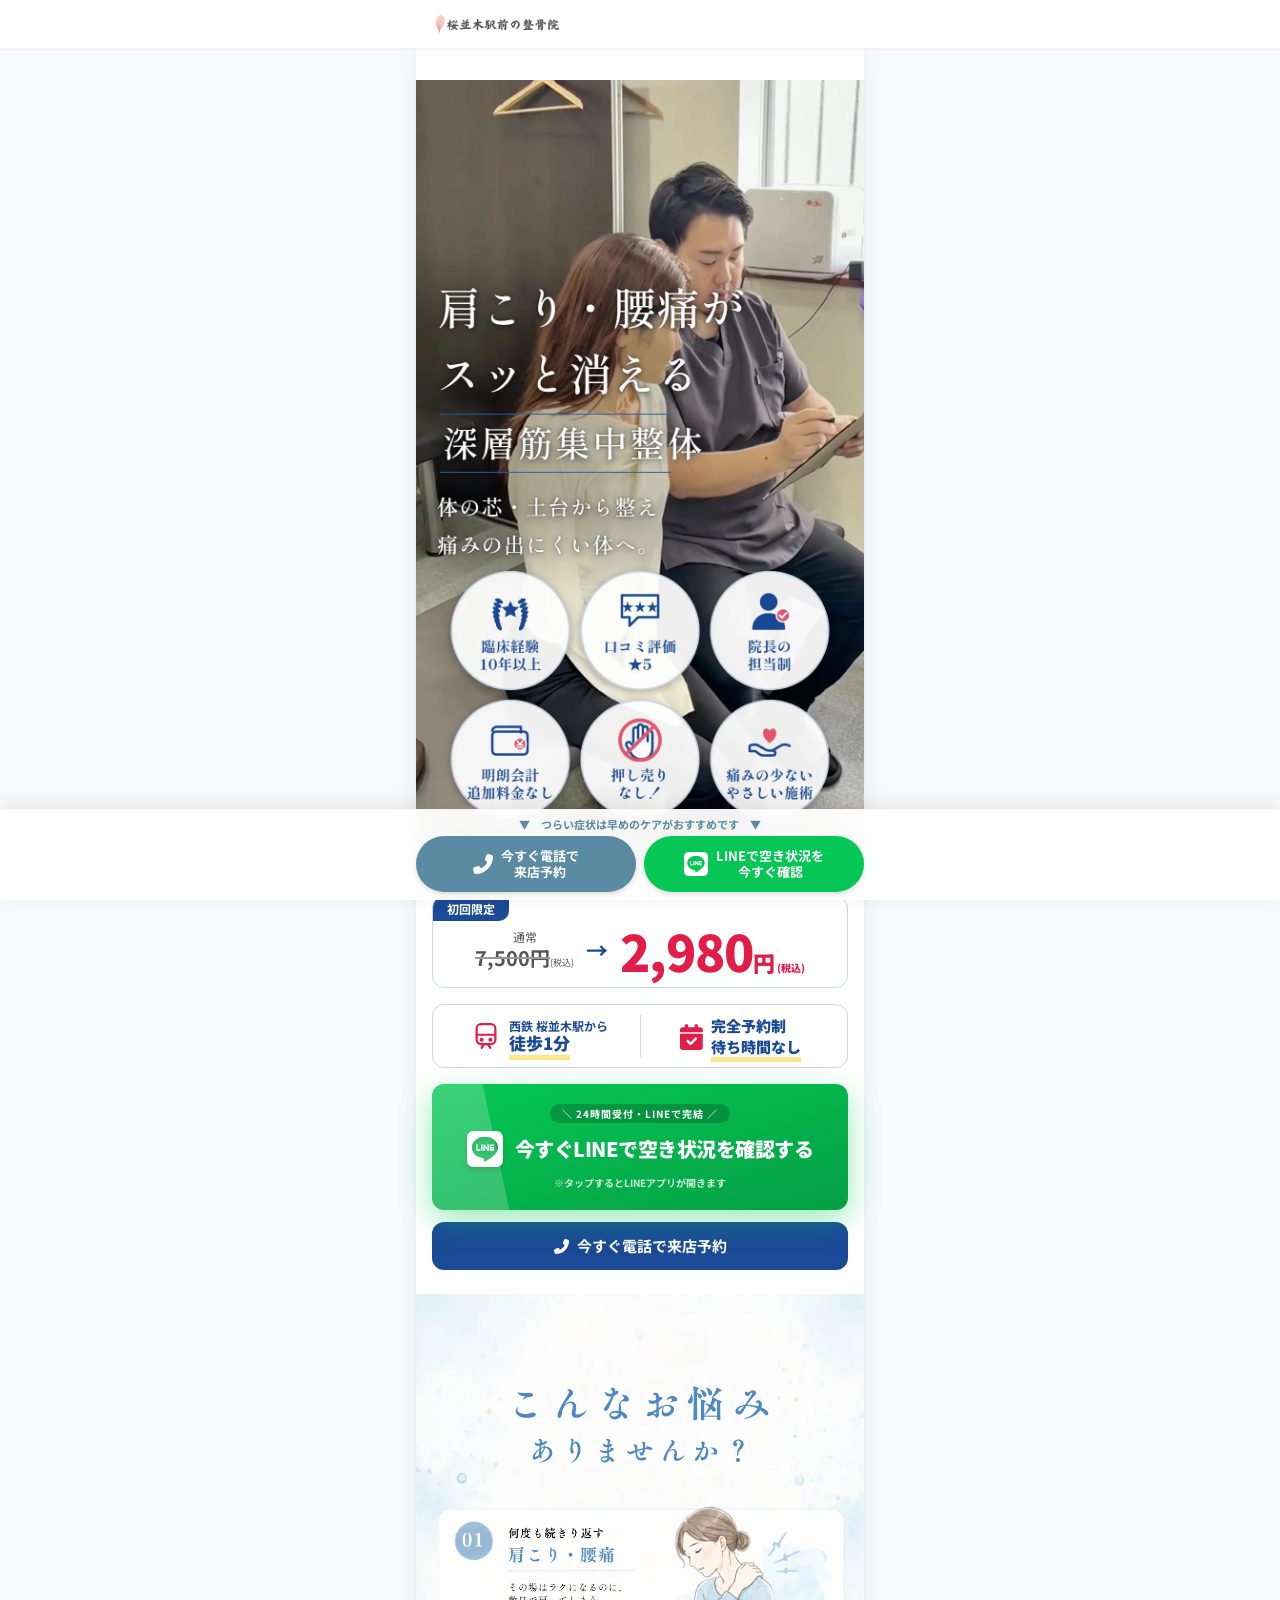
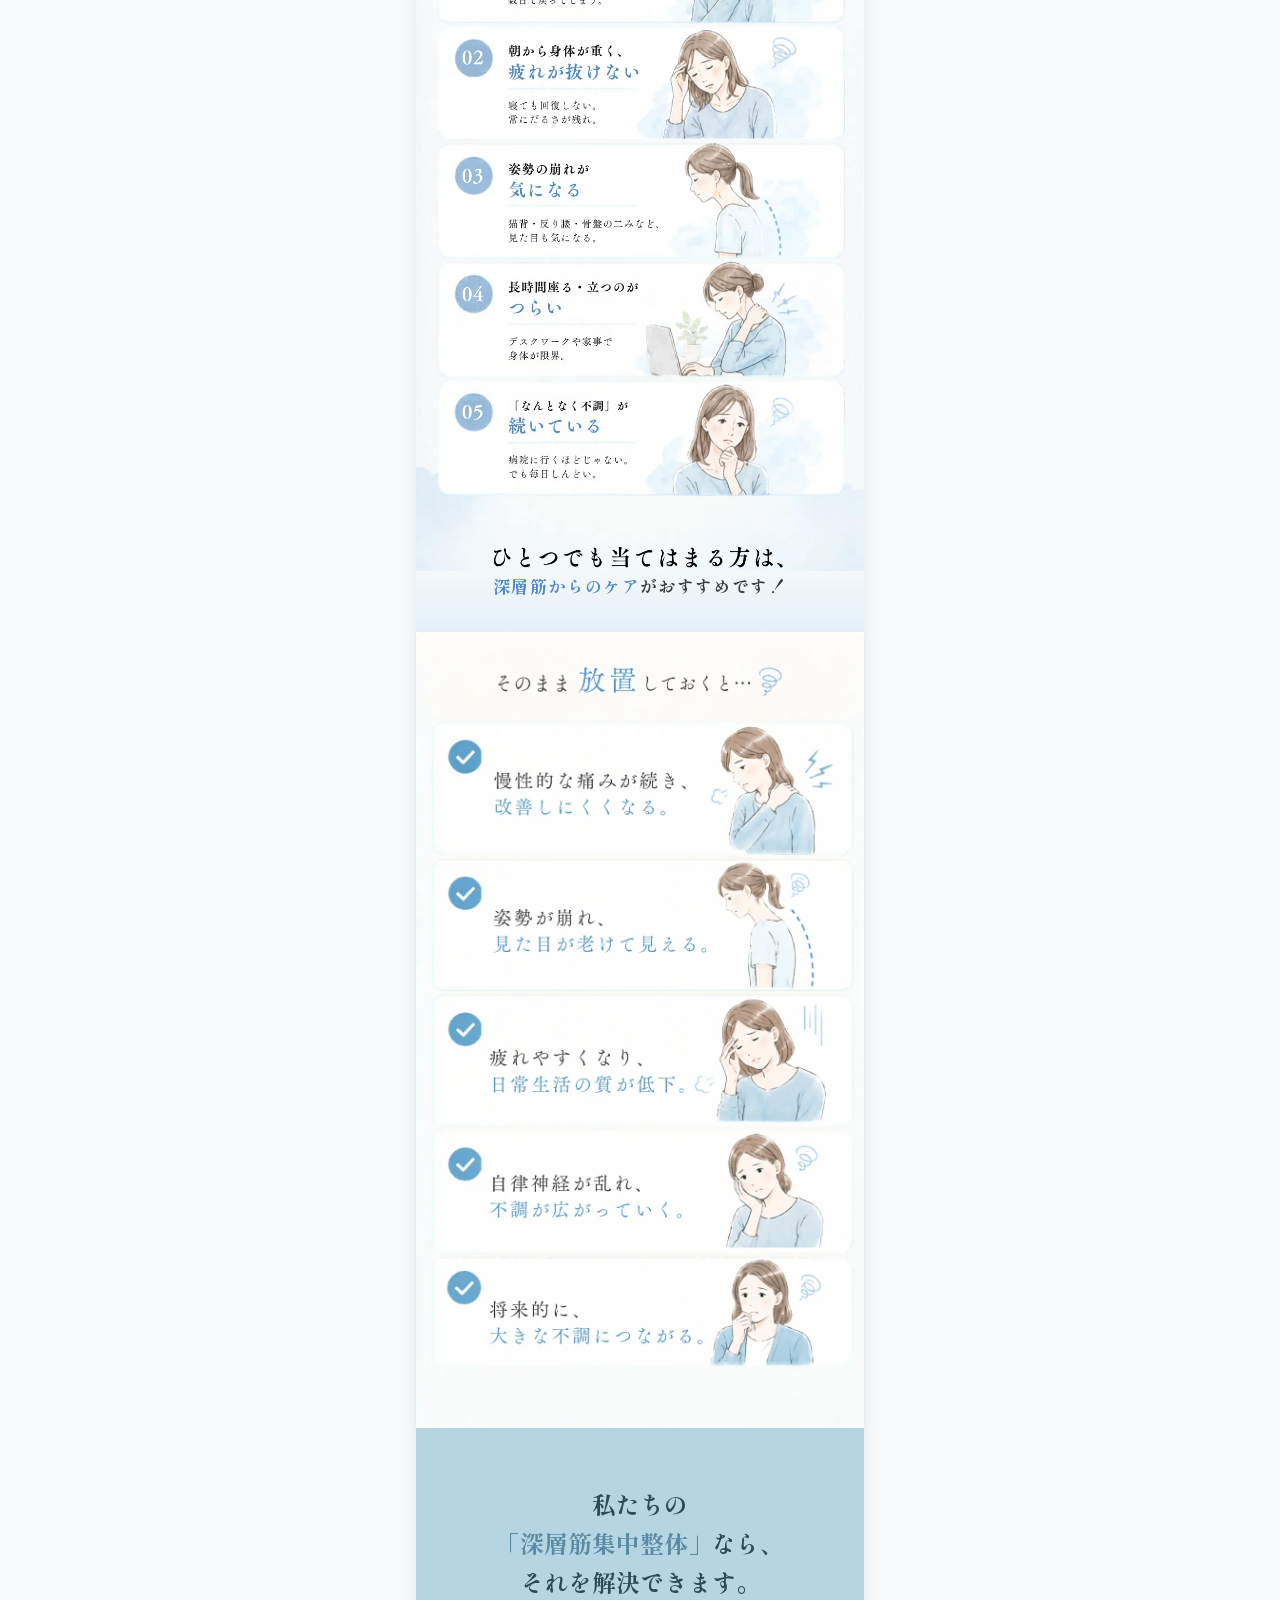
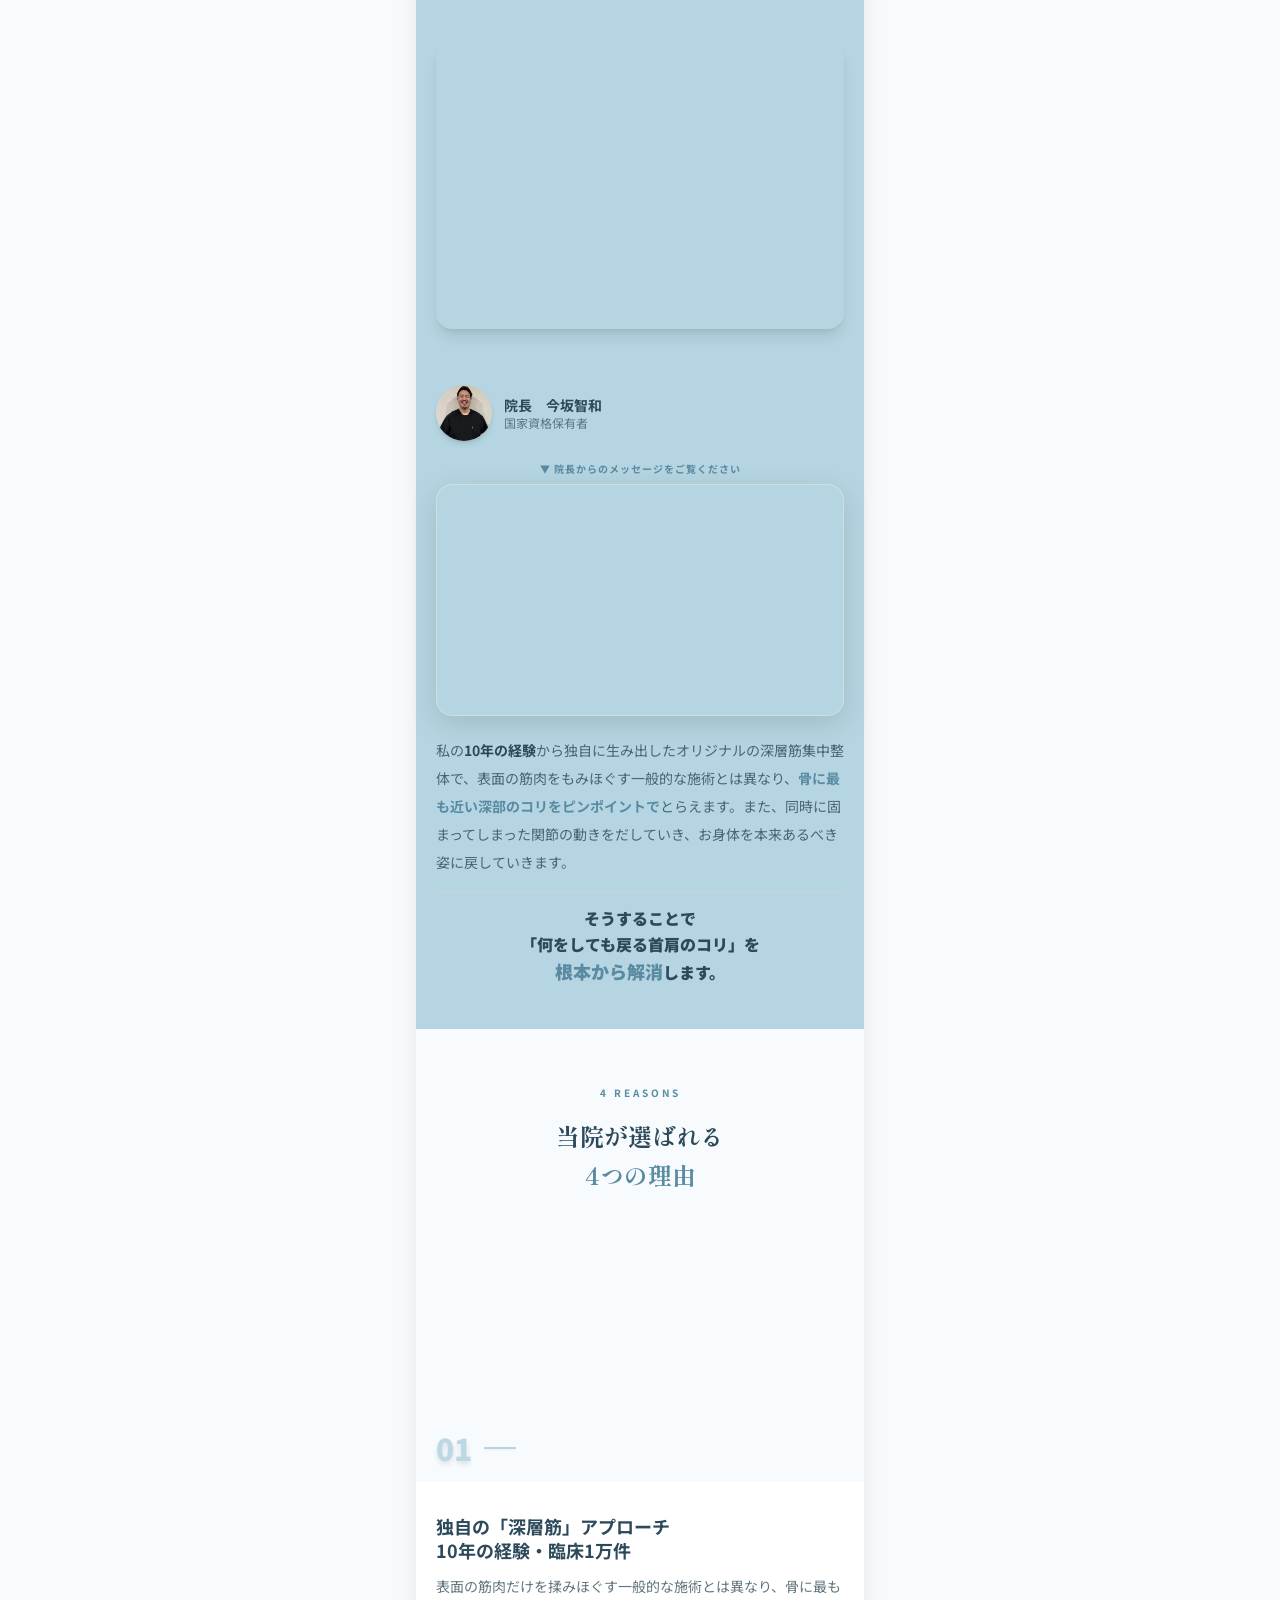
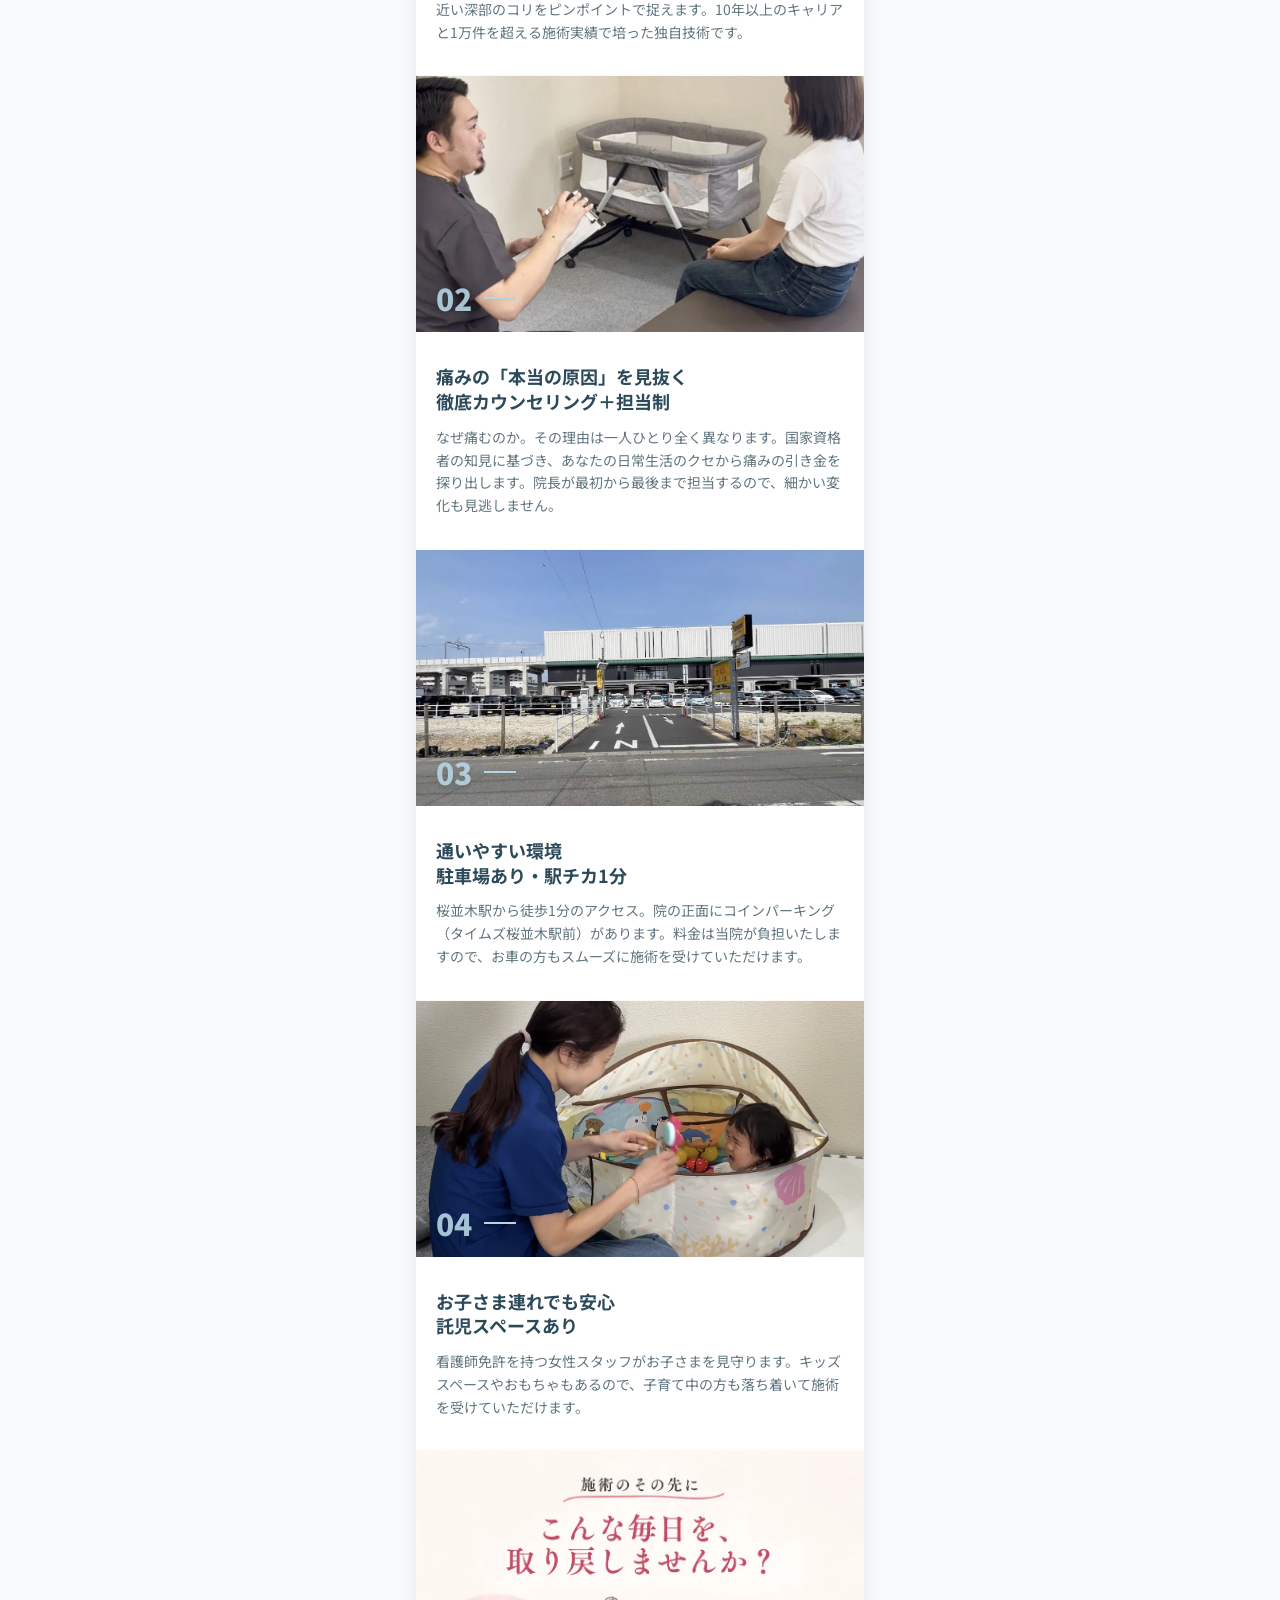
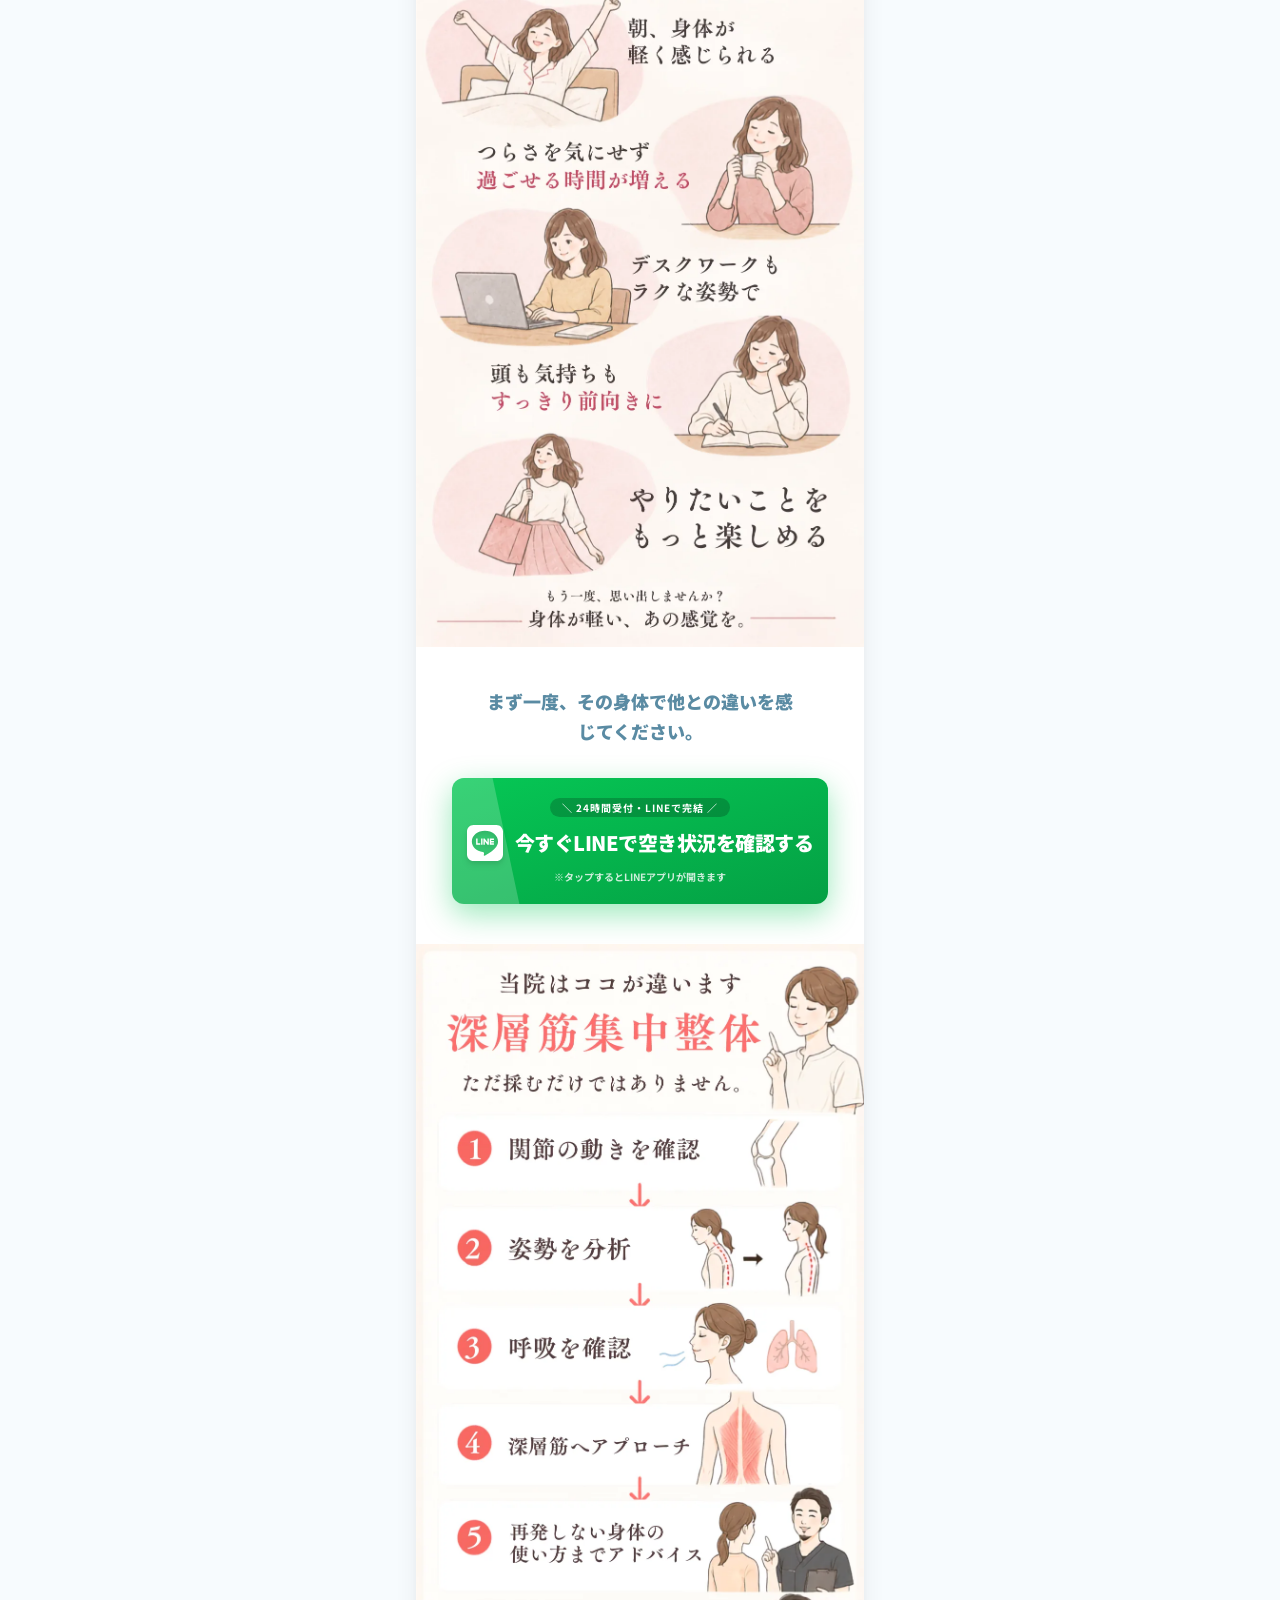
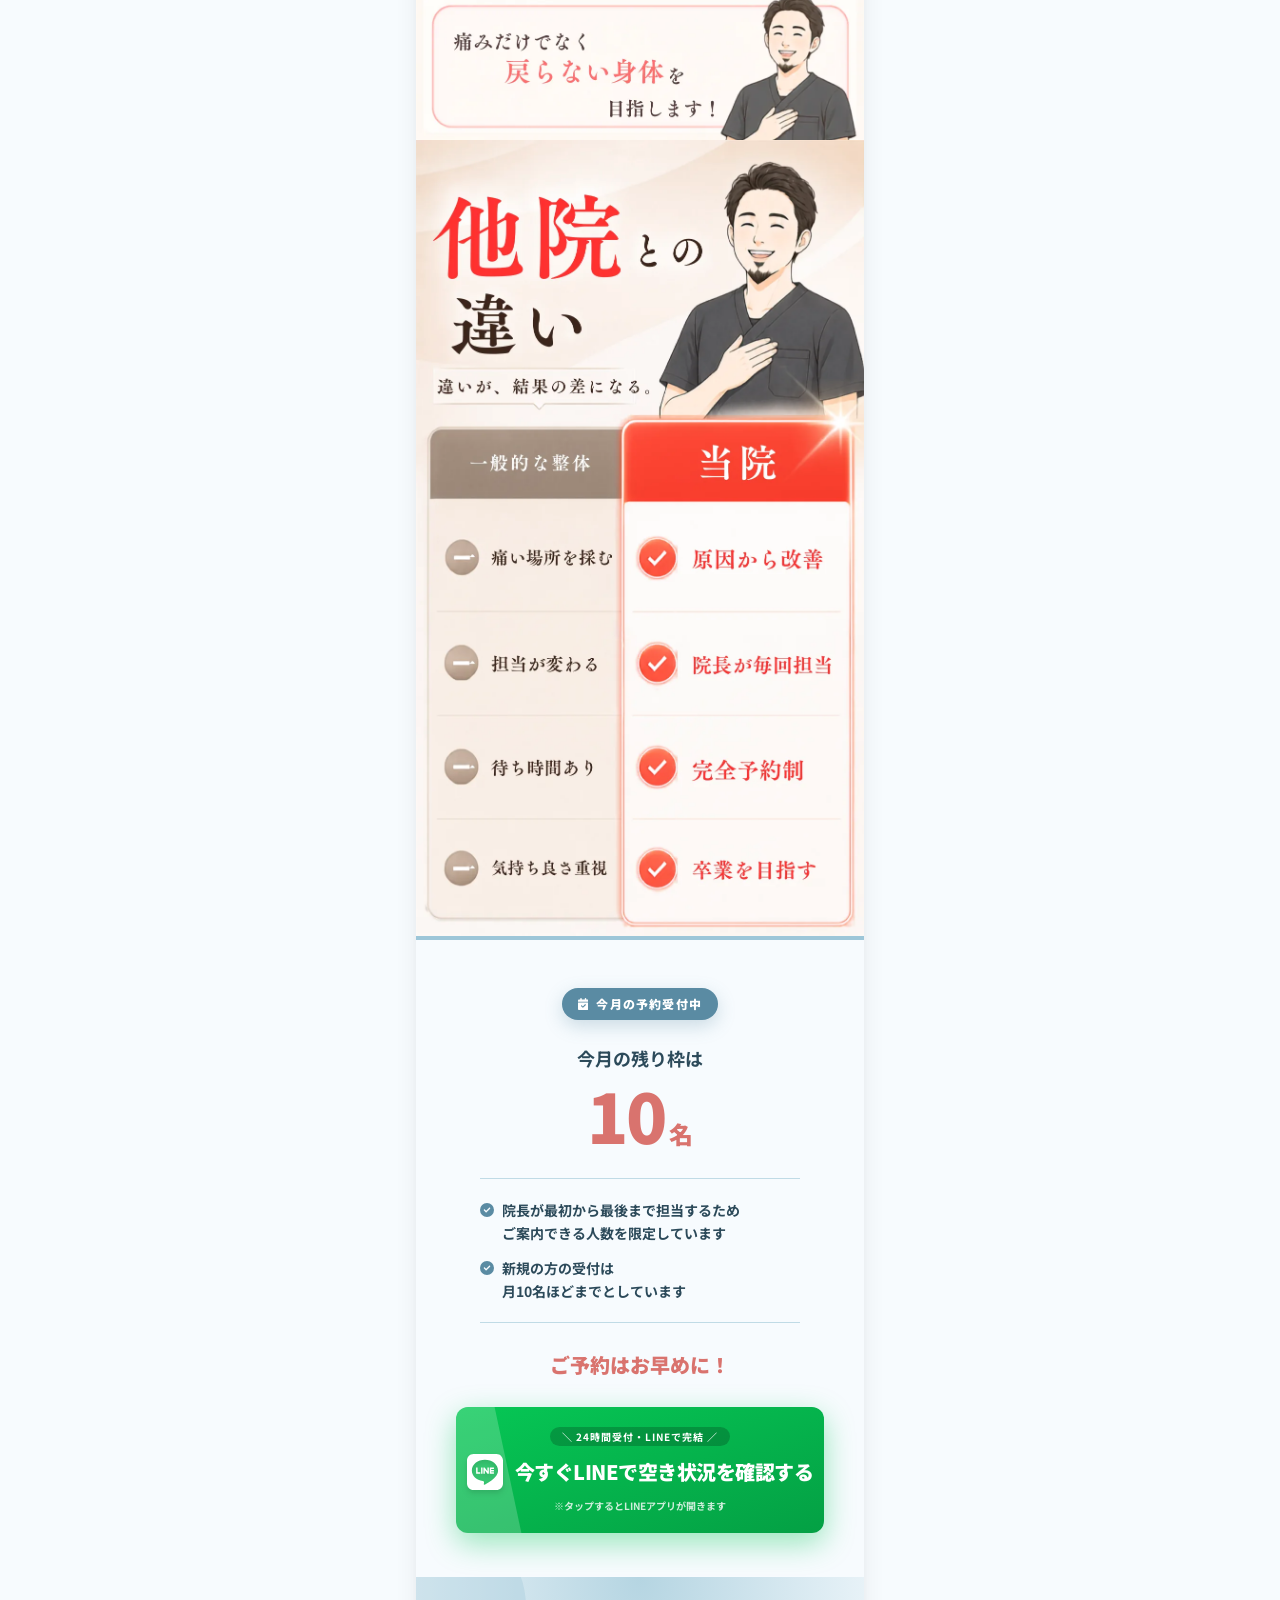
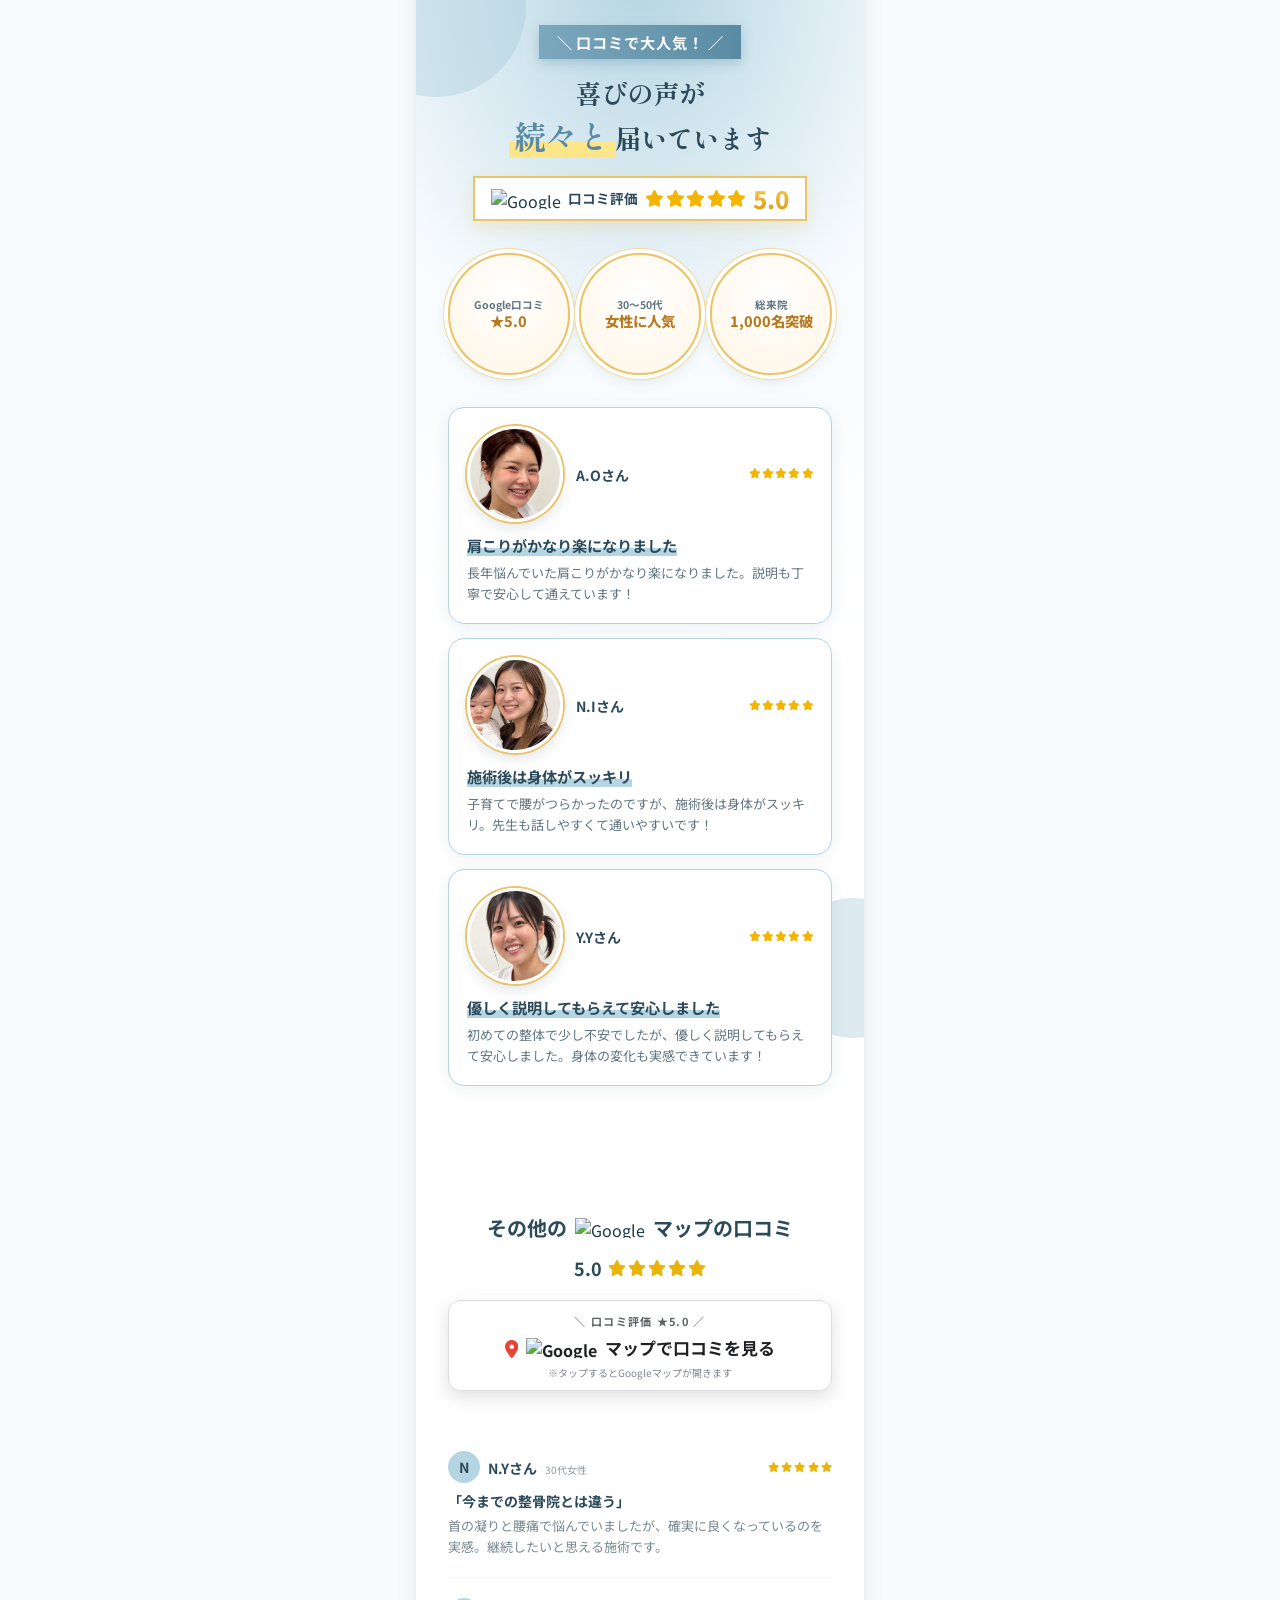
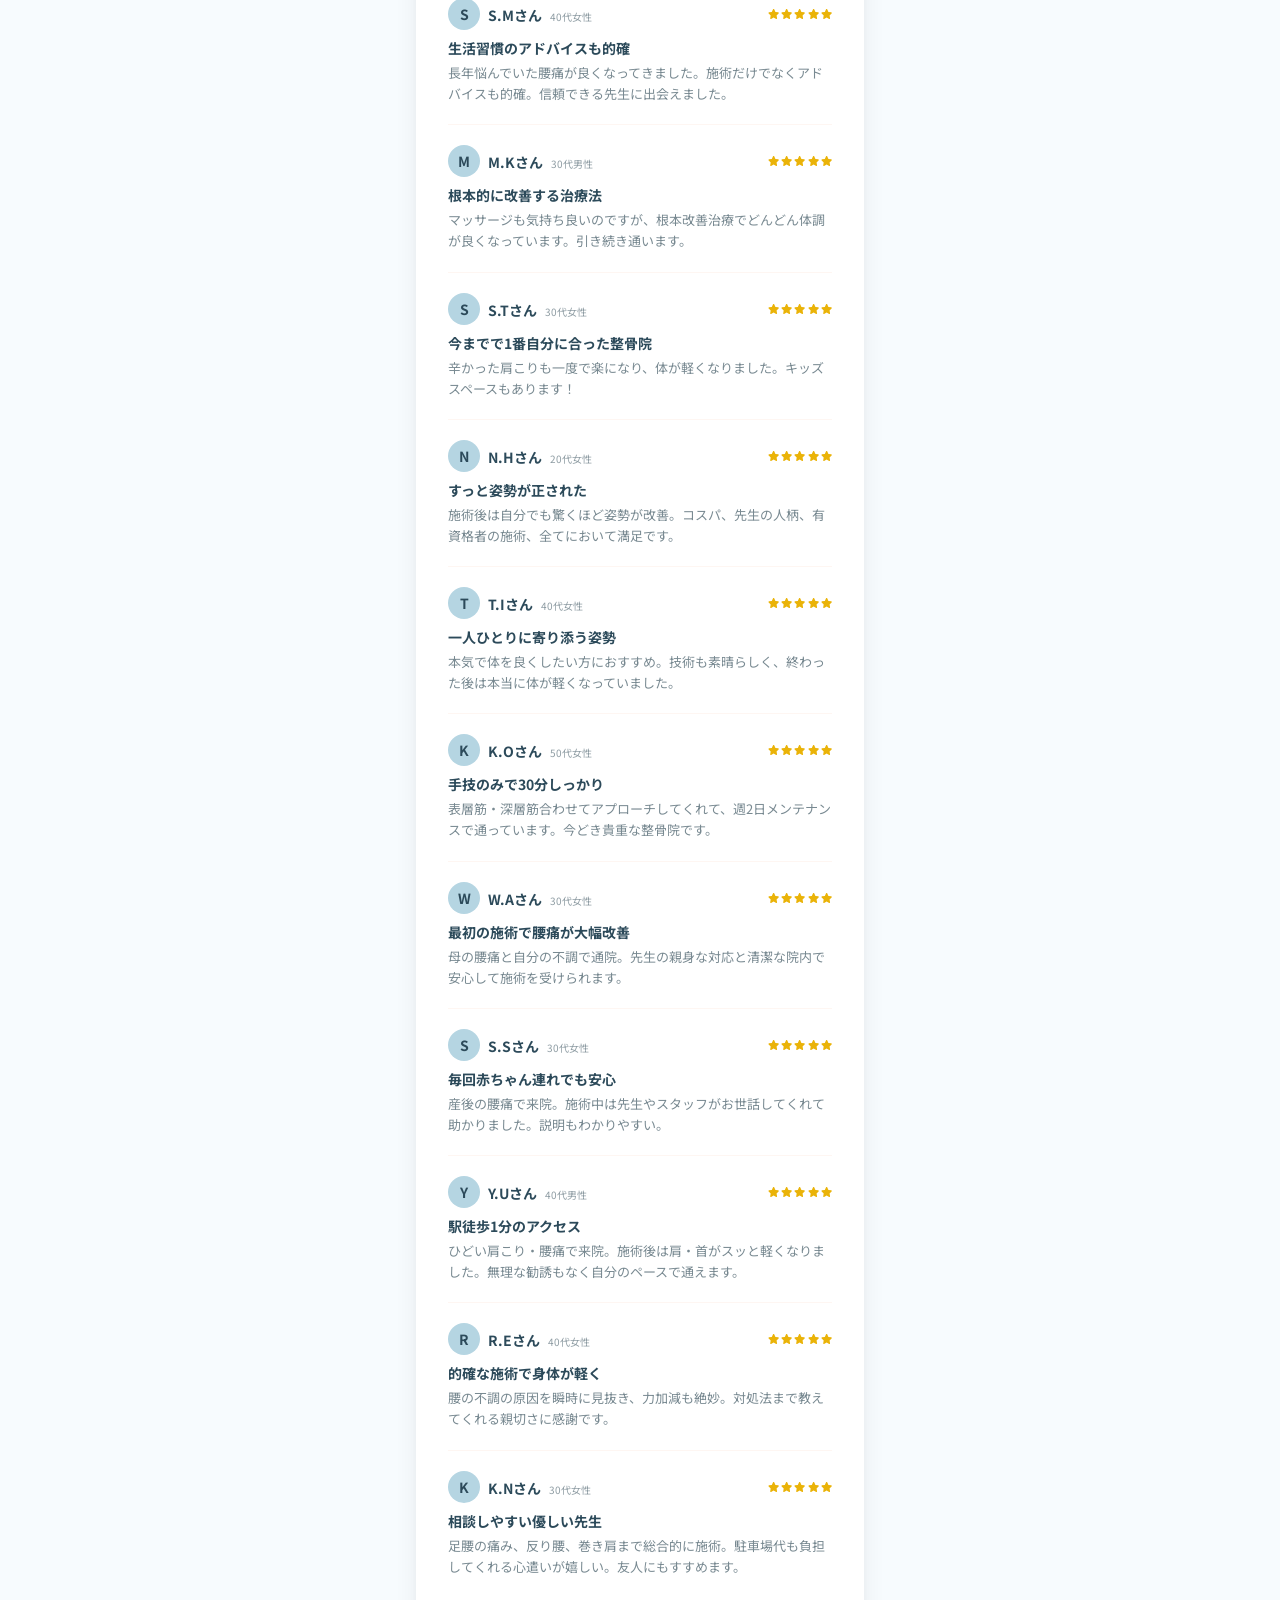
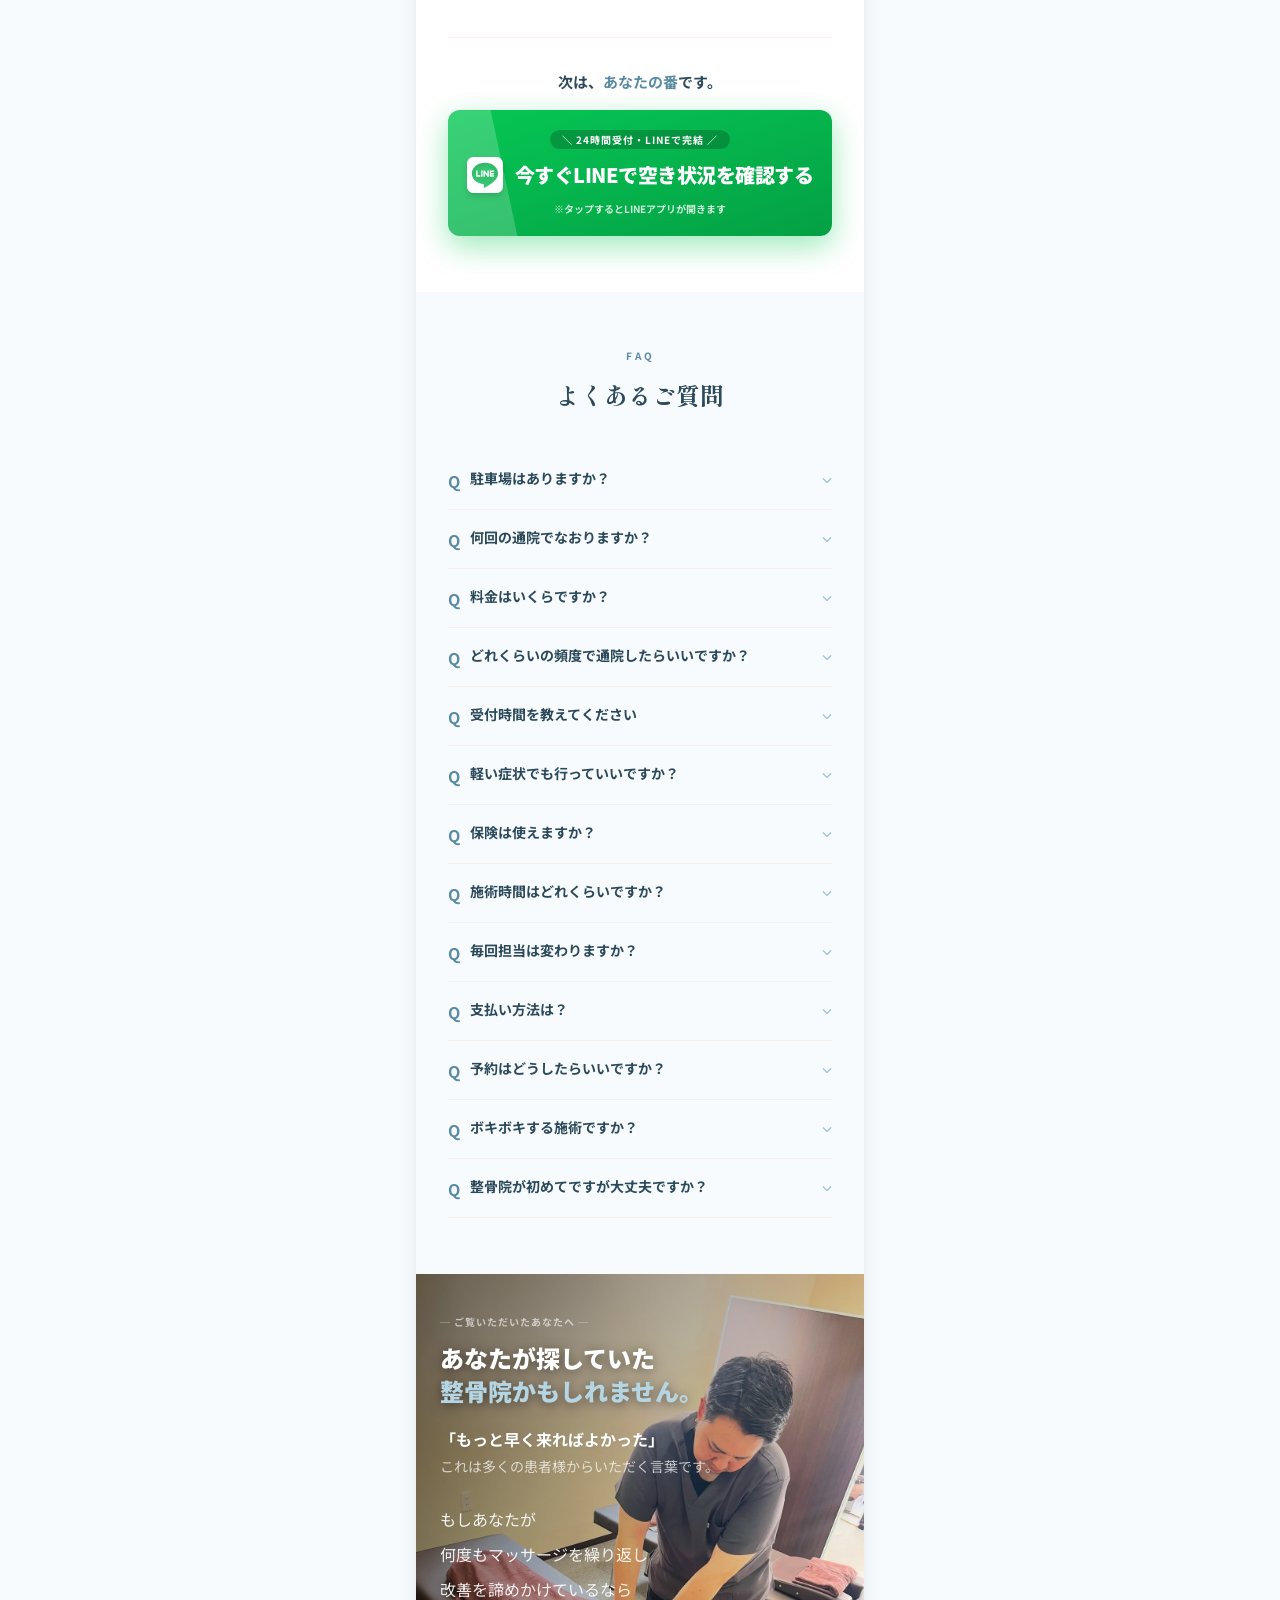
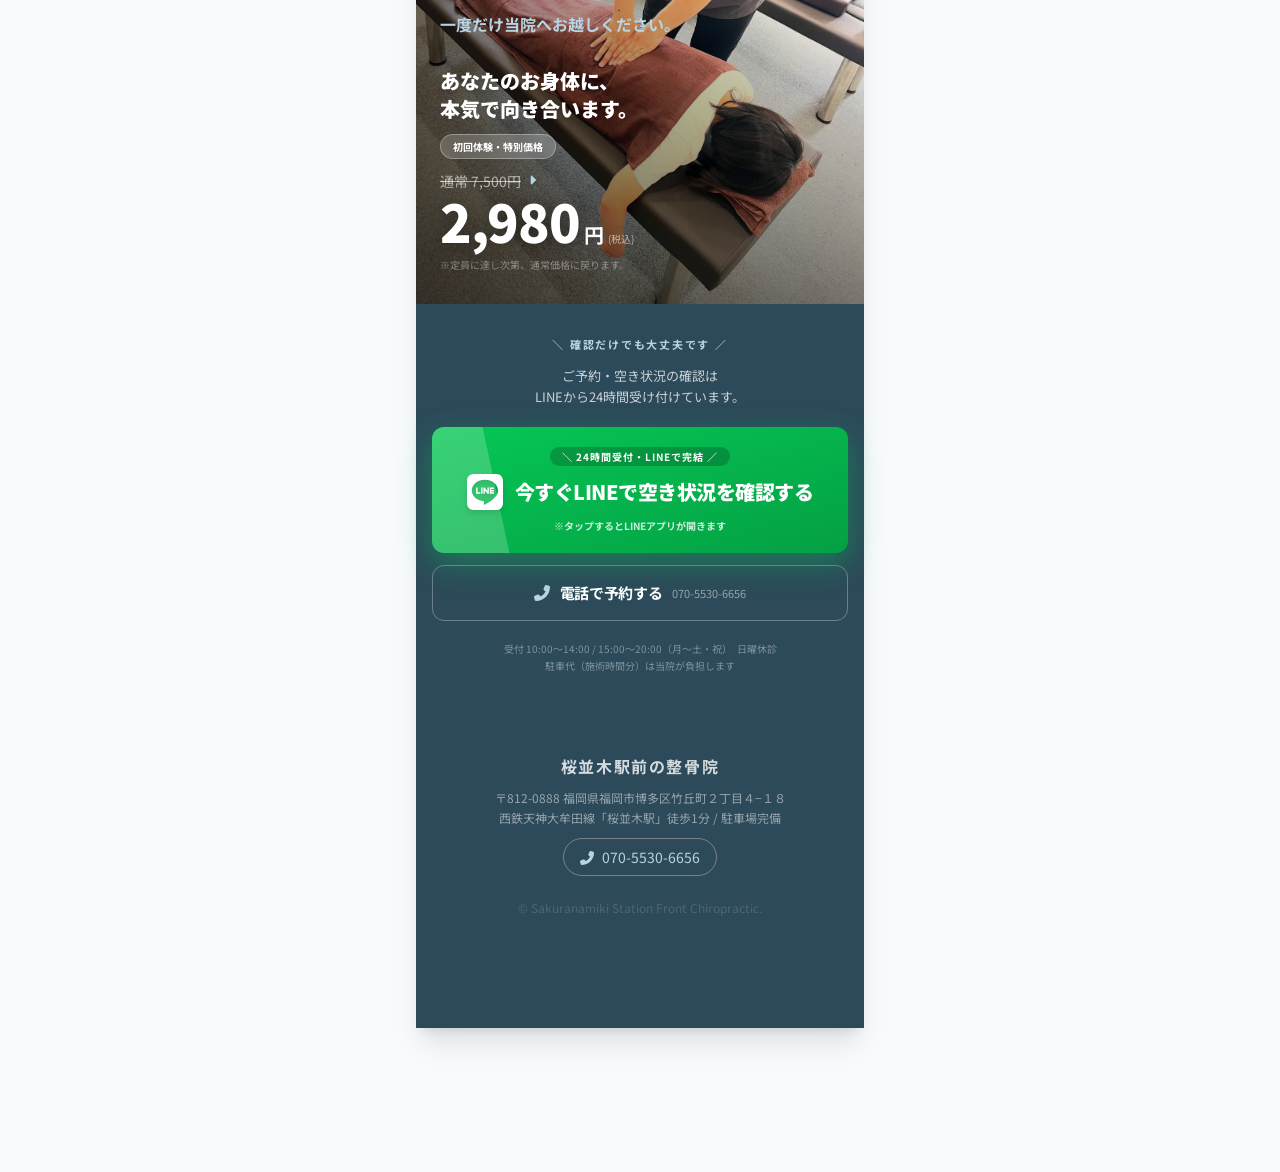
==== commit cf8f7210: "駐車場は提携ではないので文言を修正（院の正面のコインパーキング・施術時間分は当院負担） Co-Authored-By: Claude Opus 5.5 <noreply@anthropic.com>" ====
--- a/index.html
+++ b/index.html
@@ -289,7 +289,7 @@
     <!-- BEGIN prerendered : 以下は tools/prerender.js の出力。直接編集しないこと。
          中身を変えるときは app.js を直してから node tools/prerender.js を実行する。 -->
     <div id="root">
-<div class="w-full max-w-md mx-auto shadow-xl bg-white min-h-screen relative my-0 md:my-8"><div class="fixed top-0 left-0 w-full bg-white/95 backdrop-blur border-b border-skin-peach/60 shadow-sm z-50"><div class="max-w-md mx-auto flex items-center justify-between px-3 py-2"><a href="#" class="flex-shrink-0"><img src="./images/logo-new2.webp" alt="桜並木駅前の整骨院" width="726" height="161" class="h-8 w-auto"/></a></div></div><div class="pt-12 bg-white"><div class="w-full"><video src="./images/hero-katakoshi8.mp4" poster="./images/hero-katakoshi8-poster.webp" width="940" height="1670" autoplay="" muted="" loop="" playsinline="" aria-label="肩こり・腰痛がスッと消える。深層筋集中整体。体の芯・土台から整え、痛みの出にくい体へ。初めての方も安心：臨床経験10年以上／口コミ評価★5／院長の担当制／明朗会計・追加料金なし／押し売りなし／痛みの少ないやさしい施術。初めての方も安心してご来院ください。" data-hero="" class="w-full h-auto block"></video></div><div style="padding:20px 0 24px"><div style="margin:0 16px 16px;padding:14px 16px 12px;border:1.5px solid #c9d6ea;border-radius:12px;background:#ffffff;position:relative"><span style="position:absolute;left:0;top:0;background:#1b4a96;color:#fff;font-size:12px;font-weight:700;padding:3px 14px;border-radius:10px 0 10px 0">初回限定</span><div class="flex items-center justify-center" style="gap:12px;margin-top:14px"><span style="color:#555;font-size:12px;line-height:1.3;text-align:center">通常<br/><span style="font-size:20px;font-weight:700;text-decoration:line-through;text-decoration-color:#999">7,500円</span><span style="font-size:9px">(税込)</span></span><span style="color:#1b4a96;font-size:22px;font-weight:700">→</span><span style="color:#e11d48;font-weight:900;line-height:1;white-space:nowrap"><span style="font-size:50px;letter-spacing:-0.02em">2,980</span><span style="font-size:22px">円</span><span style="font-size:10px;margin-left:2px">(税込)</span></span></div></div><div class="flex items-center" style="margin:0 16px 16px;padding:10px 6px;border:1.5px solid #c9d6ea;border-radius:12px;background:#fff"><div class="flex items-center justify-center" style="flex:1;gap:8px"><svg viewBox="0 0 48 48" width="30" height="30" fill="none" stroke="#e11d48" stroke-width="3.5" stroke-linejoin="round" stroke-linecap="round"><rect x="9" y="5" width="30" height="32" rx="7"></rect><path d="M9 22h30M17 43l4-6M31 43l-4-6"></path><circle cx="17" cy="30" r="1.5" fill="#e11d48"></circle><circle cx="31" cy="30" r="1.5" fill="#e11d48"></circle></svg><span style="font-size:12px;line-height:1.4;color:#1b4a96;font-weight:700">西鉄 桜並木駅から<br/><span style="font-size:17px;font-weight:900;border-bottom:5px solid #fde68a;line-height:1.1">徒歩1分</span></span></div><div style="width:1px;align-self:stretch;background:#d5dbe6"></div><div class="flex items-center justify-center" style="flex:1;gap:8px"><span style="color:#e11d48;font-size:26px;line-height:1"><svg class="" viewBox="0 0 448 512" fill="currentColor" aria-hidden="true" focusable="false" style="height:1em;width:0.875em;display:inline-block;vertical-align:-0.125em"><path d="M128 0c17.7 0 32 14.3 32 32V64H288V32c0-17.7 14.3-32 32-32s32 14.3 32 32V64h48c26.5 0 48 21.5 48 48v48H0V112C0 85.5 21.5 64 48 64H96V32c0-17.7 14.3-32 32-32zM0 192H448V464c0 26.5-21.5 48-48 48H48c-26.5 0-48-21.5-48-48V192zM329 305c9.4-9.4 9.4-24.6 0-33.9s-24.6-9.4-33.9 0l-87 87-39-39c-9.4-9.4-24.6-9.4-33.9 0s-9.4 24.6 0 33.9l56 56c9.4 9.4 24.6 9.4 33.9 0L329 305z"></path></svg></span><span style="font-size:15px;line-height:1.4;color:#1b4a96;font-weight:900">完全予約制<br/><span style="border-bottom:5px solid #fde68a;line-height:1.1">待ち時間なし</span></span></div></div><div class="w-full px-4  " data-cta-line=""><a href="https://lin.ee/uqCRkRL" class="block w-full bg-gradient-to-br from-[#06C755] to-[#04a044] text-white font-bold py-5 rounded-xl shadow-[0_10px_30px_rgba(6,199,85,0.4)] hover:-translate-y-1 hover:shadow-[0_15px_40px_rgba(6,199,85,0.5)] active:scale-[0.97] transition-all relative overflow-hidden group"><div class="absolute inset-0 w-1/4 h-full bg-white/20 skew-x-12 -ml-10 group-hover:ml-[120%] transition-all duration-700"></div><div class="flex flex-col items-center gap-1 relative z-10"><span class="text-[10px] tracking-widest bg-black/20 px-3 py-0.5 rounded-full">＼ 24時間受付・LINEで完結 ／</span><div class="flex items-center gap-3 mt-1"><svg class="text-4xl drop-shadow-md" viewBox="0 0 512 512" fill="currentColor" aria-hidden="true" focusable="false" style="height:1em;width:1em;display:inline-block;vertical-align:-0.125em"><path d="M311 196.8v81.3c0 2.1-1.6 3.7-3.7 3.7h-13c-1.3 0-2.4-.7-3-1.5l-37.3-50.3v48.2c0 2.1-1.6 3.7-3.7 3.7h-13c-2.1 0-3.7-1.6-3.7-3.7V196.9c0-2.1 1.6-3.7 3.7-3.7h12.9c1.1 0 2.4 .6 3 1.6l37.3 50.3V196.9c0-2.1 1.6-3.7 3.7-3.7h13c2.1-.1 3.8 1.6 3.8 3.5zm-93.7-3.7h-13c-2.1 0-3.7 1.6-3.7 3.7v81.3c0 2.1 1.6 3.7 3.7 3.7h13c2.1 0 3.7-1.6 3.7-3.7V196.8c0-1.9-1.6-3.7-3.7-3.7zm-31.4 68.1H150.3V196.8c0-2.1-1.6-3.7-3.7-3.7h-13c-2.1 0-3.7 1.6-3.7 3.7v81.3c0 1 .3 1.8 1 2.5c.7 .6 1.5 1 2.5 1h52.2c2.1 0 3.7-1.6 3.7-3.7v-13c0-1.9-1.6-3.7-3.5-3.7zm193.7-68.1H327.3c-1.9 0-3.7 1.6-3.7 3.7v81.3c0 1.9 1.6 3.7 3.7 3.7h52.2c2.1 0 3.7-1.6 3.7-3.7V265c0-2.1-1.6-3.7-3.7-3.7H344V247.7h35.5c2.1 0 3.7-1.6 3.7-3.7V230.9c0-2.1-1.6-3.7-3.7-3.7H344V213.5h35.5c2.1 0 3.7-1.6 3.7-3.7v-13c-.1-1.9-1.7-3.7-3.7-3.7zM512 93.4V419.4c-.1 51.2-42.1 92.7-93.4 92.6H92.6C41.4 511.9-.1 469.8 0 418.6V92.6C.1 41.4 42.2-.1 93.4 0H419.4c51.2 .1 92.7 42.1 92.6 93.4zM441.6 233.5c0-83.4-83.7-151.3-186.4-151.3s-186.4 67.9-186.4 151.3c0 74.7 66.3 137.4 155.9 149.3c21.8 4.7 19.3 12.7 14.4 42.1c-.8 4.7-3.8 18.4 16.1 10.1s107.3-63.2 146.5-108.2c27-29.7 39.9-59.8 39.9-93.1z"></path></svg><span class="text-[17px] sm:text-xl font-black tracking-tight leading-snug">今すぐLINEで<br class="sm:hidden"/>空き状況を確認する</span></div><span class="text-[10px] mt-1 opacity-80">※タップするとLINEアプリが開きます</span></div></a></div><a href="tel:070-5530-6656" class="block text-center font-bold active:scale-[0.97] transition-all" style="margin:12px 16px 0;padding:13px 16px;border-radius:12px;background:#1b4a96;color:#fff;font-size:15px"><svg class="mr-2" viewBox="0 0 512 512" fill="currentColor" aria-hidden="true" focusable="false" style="height:1em;width:1em;display:inline-block;vertical-align:-0.125em"><path d="M347.1 24.6c7.7-18.6 28-28.5 47.4-23.2l88 24C499.9 30.2 512 46 512 64c0 247.4-200.6 448-448 448c-18 0-33.8-12.1-38.6-29.5l-24-88c-5.3-19.4 4.6-39.7 23.2-47.4l96-40c16.3-6.8 35.2-2.1 46.3 11.6L207.3 368c70.4-33.3 127.4-90.3 160.7-160.7L318.7 167c-13.7-11.2-18.4-30-11.6-46.3l40-96z"></path></svg>今すぐ電話で来店予約</a></div></div><div class="fade-up w-full"><img src="./images/empathy-yoshizumi.webp" width="864" height="1690" loading="lazy" decoding="async" alt="こんなお悩みありませんか？ 01 何度も繰り返す肩こり・腰痛（その場はラクになるのに、数日で戻ってしまう）／02 朝から身体が重く、疲れが抜けない／03 姿勢の崩れが気になる（猫背・反り腰・骨盤のゆがみなど）／04 長時間座る・立つのがつらい／05 「なんとなく不調」が続いている。ひとつでも当てはまる方は、" class="w-full h-auto block"/><p class="font-mincho font-bold text-center" style="margin:0;padding:2px 16px 34px;background:linear-gradient(#f4f8f9, #e3f0f9);color:#3a3a3a;font-size:17px;letter-spacing:0.08em"><span style="color:#4c88c8">深層筋からのケア</span>がおすすめです！</p></div><div class="fade-up w-full"><img src="./images/problem-yoshizumi.webp" width="941" height="1672" loading="lazy" decoding="async" alt="そのまま放置しておくと… 慢性的な痛みが続き、改善しにくくなる／姿勢が崩れ、見た目が老けて見える／疲れやすくなり、日常生活の質が低下／自律神経が乱れ、不調が広がっていく／将来的に、大きな不調につながる。" class="w-full h-auto block drop-shadow-sm"/></div><div class="fade-up w-full bg-skin-peach"><div class="px-5 pt-14 pb-6 text-center"><h2 class="font-mincho text-2xl font-bold text-skin-dark mb-4 leading-relaxed">私たちの<br/><span class="text-skin-rose">「深層筋集中整体」</span>なら、<br/>それを解決できます。</h2></div><div class="px-5 pb-6"><div class="rounded-2xl shadow-lg overflow-hidden"><video src="./images/solution-video-sm.mp4" preload="metadata" autoplay="" muted="" loop="" playsinline="" class="w-full h-72 object-cover"></video></div></div><div class="px-5 py-8"><div class="flex items-center gap-3 mb-5"><img src="./images/director.webp" width="857" height="849" loading="lazy" decoding="async" alt="桜並木駅前の整骨院 院長 今坂智和（国家資格保有）" class="w-14 h-14 rounded-full object-cover shadow-md flex-shrink-0"/><div><p class="text-skin-dark font-bold text-sm">院長　今坂智和</p><p class="text-xs text-skin-text/60">国家資格保有者</p></div></div><div class="mb-5"><p class="text-[10px] text-skin-rose font-bold tracking-widest mb-2 text-center">▼ 院長からのメッセージをご覧ください</p><div class="relative w-full rounded-2xl overflow-hidden shadow-[0_8px_30px_rgba(0,0,0,0.12)] border border-skin-peach/40" style="padding-top:56.25%"><iframe class="absolute inset-0 w-full h-full" src="https://www.youtube.com/embed/KWMeWBIzs2o?rel=0&amp;modestbranding=1" title="院長からのメッセージ" frameBorder="0" allow="accelerometer; autoplay; clipboard-write; encrypted-media; gyroscope; picture-in-picture" allowfullscreen=""></iframe></div></div><p class="text-sm leading-[2] text-skin-dark/80 mb-3">私の<span class="text-skin-dark font-bold">10年の経験</span>から独自に生み出したオリジナルの深層筋集中整体で、表面の筋肉をもみほぐす一般的な施術とは異なり、<span class="text-skin-rose font-bold">骨に最も近い深部のコリをピンポイントで</span>とらえます。また、同時に固まってしまった関節の動きをだしていき、お身体を本来あるべき姿に戻していきます。</p><p class="text-base leading-relaxed text-skin-dark font-black text-center mt-4 py-3 border-t border-skin-blush/40">そうすることで<br/>「何をしても戻る首肩のコリ」を<br/><span class="text-skin-rose text-lg">根本から解消</span>します。</p></div></div><div class="fade-up w-full bg-skin-cream"><div class="px-5 pt-14 pb-8 text-center"><span class="text-skin-rose text-[10px] tracking-[0.3em] font-bold block mb-4">4 REASONS</span><h2 class="font-mincho text-2xl font-bold text-skin-dark leading-relaxed">当院が選ばれる<br/><span class="text-skin-rose">4つの理由</span></h2></div><div class="w-full"><div class="w-full relative"><video src="./images/technique-sm.mp4" preload="metadata" autoplay="" muted="" loop="" playsinline="" class="w-full h-64 object-cover block"></video><div class="absolute bottom-4 left-5 flex items-center gap-3"><span class="text-skin-peach font-black text-3xl opacity-90 drop-shadow-md">01</span><div class="h-[2px] bg-skin-peach w-8 shadow-sm"></div></div></div><div class="px-5 py-8 bg-white border-b border-skin-peach/30"><h3 class="text-lg font-bold text-skin-dark mb-3 leading-snug">独自の「深層筋」アプローチ<br/>10年の経験・臨床1万件</h3><p class="text-sm text-skin-text/70 leading-relaxed">表面の筋肉だけを揉みほぐす一般的な施術とは異なり、骨に最も近い深部のコリをピンポイントで捉えます。10年以上のキャリアと1万件を超える施術実績で培った独自技術です。</p></div></div><div class="w-full"><div class="w-full relative"><img src="./images/counseling.webp" alt="feature" loading="lazy" decoding="async" class="w-full h-64 object-cover block"/><div class="absolute bottom-4 left-5 flex items-center gap-3"><span class="text-skin-peach font-black text-3xl opacity-90 drop-shadow-md">02</span><div class="h-[2px] bg-skin-peach w-8 shadow-sm"></div></div></div><div class="px-5 py-8 bg-white border-b border-skin-peach/30"><h3 class="text-lg font-bold text-skin-dark mb-3 leading-snug">痛みの「本当の原因」を見抜く<br/>徹底カウンセリング＋担当制</h3><p class="text-sm text-skin-text/70 leading-relaxed">なぜ痛むのか。その理由は一人ひとり全く異なります。国家資格者の知見に基づき、あなたの日常生活のクセから痛みの引き金を探り出します。院長が最初から最後まで担当するので、細かい変化も見逃しません。</p></div></div><div class="w-full"><div class="w-full relative"><img src="./images/parking.webp" alt="feature" loading="lazy" decoding="async" class="w-full h-64 object-cover block"/><div class="absolute bottom-4 left-5 flex items-center gap-3"><span class="text-skin-peach font-black text-3xl opacity-90 drop-shadow-md">03</span><div class="h-[2px] bg-skin-peach w-8 shadow-sm"></div></div></div><div class="px-5 py-8 bg-white border-b border-skin-peach/30"><h3 class="text-lg font-bold text-skin-dark mb-3 leading-snug">通いやすい環境<br/>提携駐車場あり・駅チカ1分</h3><p class="text-sm text-skin-text/70 leading-relaxed">桜並木駅から徒歩1分のアクセス。提携駐車場（タイムズ桜並木駅前）をご利用いただけます。料金は当院が負担いたしますので、お車の方もスムーズに施術を受けていただけます。</p></div></div><div class="w-full"><div class="w-full relative"><img src="./images/childcare.webp" alt="feature" loading="lazy" decoding="async" class="w-full h-64 object-cover block"/><div class="absolute bottom-4 left-5 flex items-center gap-3"><span class="text-skin-peach font-black text-3xl opacity-90 drop-shadow-md">04</span><div class="h-[2px] bg-skin-peach w-8 shadow-sm"></div></div></div><div class="px-5 py-8 bg-white border-b border-skin-peach/30"><h3 class="text-lg font-bold text-skin-dark mb-3 leading-snug">お子さま連れでも安心<br/>託児スペースあり</h3><p class="text-sm text-skin-text/70 leading-relaxed">看護師免許を持つ女性スタッフがお子さまを見守ります。キッズスペースやおもちゃもあるので、子育て中の方も落ち着いて施術を受けていただけます。</p></div></div></div><div class="fade-up w-full bg-white"><img src="./images/benefit-new.webp" width="941" height="1672" loading="lazy" decoding="async" alt="施術のその先に、こんな毎日を取り戻しませんか？　朝、身体が軽く感じられる／つらさを気にせず過ごせる時間が増える／デスクワークもラクな姿勢で／頭も気持ちもすっきり前向きに／やりたいことをもっと楽しめる" class="w-full h-auto block"/><div class="px-5 py-10 text-center"><p class="text-lg text-skin-dark font-black mb-8 max-w-xs mx-auto leading-relaxed"><span class="animate-text-shimmer text-skin-rose">まず一度、その身体で他との違いを感じてください。</span></p><div class="w-full px-4  " data-cta-line=""><a href="https://lin.ee/uqCRkRL" class="block w-full bg-gradient-to-br from-[#06C755] to-[#04a044] text-white font-bold py-5 rounded-xl shadow-[0_10px_30px_rgba(6,199,85,0.4)] hover:-translate-y-1 hover:shadow-[0_15px_40px_rgba(6,199,85,0.5)] active:scale-[0.97] transition-all relative overflow-hidden group"><div class="absolute inset-0 w-1/4 h-full bg-white/20 skew-x-12 -ml-10 group-hover:ml-[120%] transition-all duration-700"></div><div class="flex flex-col items-center gap-1 relative z-10"><span class="text-[10px] tracking-widest bg-black/20 px-3 py-0.5 rounded-full">＼ 24時間受付・LINEで完結 ／</span><div class="flex items-center gap-3 mt-1"><svg class="text-4xl drop-shadow-md" viewBox="0 0 512 512" fill="currentColor" aria-hidden="true" focusable="false" style="height:1em;width:1em;display:inline-block;vertical-align:-0.125em"><path d="M311 196.8v81.3c0 2.1-1.6 3.7-3.7 3.7h-13c-1.3 0-2.4-.7-3-1.5l-37.3-50.3v48.2c0 2.1-1.6 3.7-3.7 3.7h-13c-2.1 0-3.7-1.6-3.7-3.7V196.9c0-2.1 1.6-3.7 3.7-3.7h12.9c1.1 0 2.4 .6 3 1.6l37.3 50.3V196.9c0-2.1 1.6-3.7 3.7-3.7h13c2.1-.1 3.8 1.6 3.8 3.5zm-93.7-3.7h-13c-2.1 0-3.7 1.6-3.7 3.7v81.3c0 2.1 1.6 3.7 3.7 3.7h13c2.1 0 3.7-1.6 3.7-3.7V196.8c0-1.9-1.6-3.7-3.7-3.7zm-31.4 68.1H150.3V196.8c0-2.1-1.6-3.7-3.7-3.7h-13c-2.1 0-3.7 1.6-3.7 3.7v81.3c0 1 .3 1.8 1 2.5c.7 .6 1.5 1 2.5 1h52.2c2.1 0 3.7-1.6 3.7-3.7v-13c0-1.9-1.6-3.7-3.5-3.7zm193.7-68.1H327.3c-1.9 0-3.7 1.6-3.7 3.7v81.3c0 1.9 1.6 3.7 3.7 3.7h52.2c2.1 0 3.7-1.6 3.7-3.7V265c0-2.1-1.6-3.7-3.7-3.7H344V247.7h35.5c2.1 0 3.7-1.6 3.7-3.7V230.9c0-2.1-1.6-3.7-3.7-3.7H344V213.5h35.5c2.1 0 3.7-1.6 3.7-3.7v-13c-.1-1.9-1.7-3.7-3.7-3.7zM512 93.4V419.4c-.1 51.2-42.1 92.7-93.4 92.6H92.6C41.4 511.9-.1 469.8 0 418.6V92.6C.1 41.4 42.2-.1 93.4 0H419.4c51.2 .1 92.7 42.1 92.6 93.4zM441.6 233.5c0-83.4-83.7-151.3-186.4-151.3s-186.4 67.9-186.4 151.3c0 74.7 66.3 137.4 155.9 149.3c21.8 4.7 19.3 12.7 14.4 42.1c-.8 4.7-3.8 18.4 16.1 10.1s107.3-63.2 146.5-108.2c27-29.7 39.9-59.8 39.9-93.1z"></path></svg><span class="text-[17px] sm:text-xl font-black tracking-tight leading-snug">今すぐLINEで<br class="sm:hidden"/>空き状況を確認する</span></div><span class="text-[10px] mt-1 opacity-80">※タップするとLINEアプリが開きます</span></div></a></div></div></div><div class="fade-up w-full"><img src="./images/clinic-difference.webp" width="941" height="1672" loading="lazy" decoding="async" alt="当院はココが違います。深層筋集中整体はただ揉むだけではありません。1．関節の動きを確認 2．姿勢を分析 3．呼吸を確認 4．深層筋へアプローチ 5．再発しない身体の使い方までアドバイス。痛みだけでなく、戻らない身体を目指します。" class="w-full h-auto block"/></div><div class="fade-up w-full"><img src="./images/comparison-table.webp" width="941" height="1672" loading="lazy" decoding="async" alt="他院との違い。一般的な整体は痛い場所を揉む・担当が変わる・待ち時間あり・気持ち良さ重視。当院は原因から改善・院長が毎回担当・完全予約制・卒業を目指す。" class="w-full h-auto block"/></div><section class="fade-up w-full bg-skin-cream" style="border-top:4px solid #9dc6d8"><div class="px-6 pt-12 text-center" style="padding-bottom:44px"><div class="mb-6"><span class="bg-skin-rose text-white text-xs font-black px-4 py-2 rounded-full tracking-widest" style="display:inline-flex;align-items:center;gap:8px;box-shadow:0 6px 18px rgba(90,139,163,0.28)"><svg class="" viewBox="0 0 448 512" fill="currentColor" aria-hidden="true" focusable="false" style="height:1em;width:0.875em;display:inline-block;vertical-align:-0.125em"><path d="M128 0c17.7 0 32 14.3 32 32V64H288V32c0-17.7 14.3-32 32-32s32 14.3 32 32V64h48c26.5 0 48 21.5 48 48v48H0V112C0 85.5 21.5 64 48 64H96V32c0-17.7 14.3-32 32-32zM0 192H448V464c0 26.5-21.5 48-48 48H48c-26.5 0-48-21.5-48-48V192zM329 305c9.4-9.4 9.4-24.6 0-33.9s-24.6-9.4-33.9 0l-87 87-39-39c-9.4-9.4-24.6-9.4-33.9 0s-9.4 24.6 0 33.9l56 56c9.4 9.4 24.6 9.4 33.9 0L329 305z"></path></svg>今月の予約受付中</span></div><p class="text-skin-dark font-bold text-lg mb-2 leading-relaxed">今月の残り枠は</p><p style="color:#d9736e;margin-bottom:28px"><span data-slots-count="" class="font-black leading-none tracking-tight" style="font-size:68px">8</span><span class="text-2xl font-black ml-1">名</span></p><div class="max-w-xs mx-auto text-left" style="margin-bottom:28px;padding:20px 0 8px;border-top:1px solid rgba(157,198,216,0.6);border-bottom:1px solid rgba(157,198,216,0.6)"><p class="flex items-start gap-2 text-sm text-skin-dark font-bold leading-relaxed" style="margin:0 0 12px"><svg class="text-skin-rose mt-1 flex-shrink-0" viewBox="0 0 512 512" fill="currentColor" aria-hidden="true" focusable="false" style="height:1em;width:1em;display:inline-block;vertical-align:-0.125em"><path d="M256 512A256 256 0 1 0 256 0a256 256 0 1 0 0 512zM369 209L241 337c-9.4 9.4-24.6 9.4-33.9 0l-64-64c-9.4-9.4-9.4-24.6 0-33.9s24.6-9.4 33.9 0l47 47L335 175c9.4-9.4 24.6-9.4 33.9 0s9.4 24.6 0 33.9z"></path></svg><span>院長が最初から最後まで担当するため<br/>ご案内できる人数を限定しています</span></p><p class="flex items-start gap-2 text-sm text-skin-dark font-bold leading-relaxed" style="margin:0 0 12px"><svg class="text-skin-rose mt-1 flex-shrink-0" viewBox="0 0 512 512" fill="currentColor" aria-hidden="true" focusable="false" style="height:1em;width:1em;display:inline-block;vertical-align:-0.125em"><path d="M256 512A256 256 0 1 0 256 0a256 256 0 1 0 0 512zM369 209L241 337c-9.4 9.4-24.6 9.4-33.9 0l-64-64c-9.4-9.4-9.4-24.6 0-33.9s24.6-9.4 33.9 0l47 47L335 175c9.4-9.4 24.6-9.4 33.9 0s9.4 24.6 0 33.9z"></path></svg><span>新規の方の受付は<br/>月10名ほどまでとしています</span></p></div><p class="font-black text-xl" style="color:#d9736e;margin-bottom:28px">ご予約はお早めに！</p><div class="w-full px-4  " data-cta-line=""><a href="https://lin.ee/uqCRkRL" class="block w-full bg-gradient-to-br from-[#06C755] to-[#04a044] text-white font-bold py-5 rounded-xl shadow-[0_10px_30px_rgba(6,199,85,0.4)] hover:-translate-y-1 hover:shadow-[0_15px_40px_rgba(6,199,85,0.5)] active:scale-[0.97] transition-all relative overflow-hidden group"><div class="absolute inset-0 w-1/4 h-full bg-white/20 skew-x-12 -ml-10 group-hover:ml-[120%] transition-all duration-700"></div><div class="flex flex-col items-center gap-1 relative z-10"><span class="text-[10px] tracking-widest bg-black/20 px-3 py-0.5 rounded-full">＼ 24時間受付・LINEで完結 ／</span><div class="flex items-center gap-3 mt-1"><svg class="text-4xl drop-shadow-md" viewBox="0 0 512 512" fill="currentColor" aria-hidden="true" focusable="false" style="height:1em;width:1em;display:inline-block;vertical-align:-0.125em"><path d="M311 196.8v81.3c0 2.1-1.6 3.7-3.7 3.7h-13c-1.3 0-2.4-.7-3-1.5l-37.3-50.3v48.2c0 2.1-1.6 3.7-3.7 3.7h-13c-2.1 0-3.7-1.6-3.7-3.7V196.9c0-2.1 1.6-3.7 3.7-3.7h12.9c1.1 0 2.4 .6 3 1.6l37.3 50.3V196.9c0-2.1 1.6-3.7 3.7-3.7h13c2.1-.1 3.8 1.6 3.8 3.5zm-93.7-3.7h-13c-2.1 0-3.7 1.6-3.7 3.7v81.3c0 2.1 1.6 3.7 3.7 3.7h13c2.1 0 3.7-1.6 3.7-3.7V196.8c0-1.9-1.6-3.7-3.7-3.7zm-31.4 68.1H150.3V196.8c0-2.1-1.6-3.7-3.7-3.7h-13c-2.1 0-3.7 1.6-3.7 3.7v81.3c0 1 .3 1.8 1 2.5c.7 .6 1.5 1 2.5 1h52.2c2.1 0 3.7-1.6 3.7-3.7v-13c0-1.9-1.6-3.7-3.5-3.7zm193.7-68.1H327.3c-1.9 0-3.7 1.6-3.7 3.7v81.3c0 1.9 1.6 3.7 3.7 3.7h52.2c2.1 0 3.7-1.6 3.7-3.7V265c0-2.1-1.6-3.7-3.7-3.7H344V247.7h35.5c2.1 0 3.7-1.6 3.7-3.7V230.9c0-2.1-1.6-3.7-3.7-3.7H344V213.5h35.5c2.1 0 3.7-1.6 3.7-3.7v-13c-.1-1.9-1.7-3.7-3.7-3.7zM512 93.4V419.4c-.1 51.2-42.1 92.7-93.4 92.6H92.6C41.4 511.9-.1 469.8 0 418.6V92.6C.1 41.4 42.2-.1 93.4 0H419.4c51.2 .1 92.7 42.1 92.6 93.4zM441.6 233.5c0-83.4-83.7-151.3-186.4-151.3s-186.4 67.9-186.4 151.3c0 74.7 66.3 137.4 155.9 149.3c21.8 4.7 19.3 12.7 14.4 42.1c-.8 4.7-3.8 18.4 16.1 10.1s107.3-63.2 146.5-108.2c27-29.7 39.9-59.8 39.9-93.1z"></path></svg><span class="text-[17px] sm:text-xl font-black tracking-tight leading-snug">今すぐLINEで<br class="sm:hidden"/>空き状況を確認する</span></div><span class="text-[10px] mt-1 opacity-80">※タップするとLINEアプリが開きます</span></div></a></div></div></section><section id="voices" class="fade-up w-full rv-sec"><div class="px-5 pt-12 rv-inner"><div class="text-center mb-8"><p class="rv-ribbon">＼ 口コミで大人気！ ／</p><h2 class="rv-heading font-mincho">喜びの声が<br/><span class="rv-heading-em">続々と</span>届いています</h2><div class="rv-score"><img src="https://upload.wikimedia.org/wikipedia/commons/2/2f/Google_2015_logo.svg" alt="Google" class="h-5"/><span class="rv-score-label">口コミ評価</span><div class="rv-stars rv-stars-lg"><svg class="" viewBox="0 0 576 512" fill="currentColor" aria-hidden="true" focusable="false" style="height:1em;width:1.125em;display:inline-block;vertical-align:-0.125em"><path d="M316.9 18C311.6 7 300.4 0 288.1 0s-23.4 7-28.8 18L195 150.3 51.4 171.5c-12 1.8-22 10.2-25.7 21.7s-.7 24.2 7.9 32.7L137.8 329 113.2 474.7c-2 12 3 24.2 12.9 31.3s23 8 33.8 2.3l128.3-68.5 128.3 68.5c10.8 5.7 23.9 4.9 33.8-2.3s14.9-19.3 12.9-31.3L438.5 329 542.7 225.9c8.6-8.5 11.7-21.2 7.9-32.7s-13.7-19.9-25.7-21.7L381.2 150.3 316.9 18z"></path></svg><svg class="" viewBox="0 0 576 512" fill="currentColor" aria-hidden="true" focusable="false" style="height:1em;width:1.125em;display:inline-block;vertical-align:-0.125em"><path d="M316.9 18C311.6 7 300.4 0 288.1 0s-23.4 7-28.8 18L195 150.3 51.4 171.5c-12 1.8-22 10.2-25.7 21.7s-.7 24.2 7.9 32.7L137.8 329 113.2 474.7c-2 12 3 24.2 12.9 31.3s23 8 33.8 2.3l128.3-68.5 128.3 68.5c10.8 5.7 23.9 4.9 33.8-2.3s14.9-19.3 12.9-31.3L438.5 329 542.7 225.9c8.6-8.5 11.7-21.2 7.9-32.7s-13.7-19.9-25.7-21.7L381.2 150.3 316.9 18z"></path></svg><svg class="" viewBox="0 0 576 512" fill="currentColor" aria-hidden="true" focusable="false" style="height:1em;width:1.125em;display:inline-block;vertical-align:-0.125em"><path d="M316.9 18C311.6 7 300.4 0 288.1 0s-23.4 7-28.8 18L195 150.3 51.4 171.5c-12 1.8-22 10.2-25.7 21.7s-.7 24.2 7.9 32.7L137.8 329 113.2 474.7c-2 12 3 24.2 12.9 31.3s23 8 33.8 2.3l128.3-68.5 128.3 68.5c10.8 5.7 23.9 4.9 33.8-2.3s14.9-19.3 12.9-31.3L438.5 329 542.7 225.9c8.6-8.5 11.7-21.2 7.9-32.7s-13.7-19.9-25.7-21.7L381.2 150.3 316.9 18z"></path></svg><svg class="" viewBox="0 0 576 512" fill="currentColor" aria-hidden="true" focusable="false" style="height:1em;width:1.125em;display:inline-block;vertical-align:-0.125em"><path d="M316.9 18C311.6 7 300.4 0 288.1 0s-23.4 7-28.8 18L195 150.3 51.4 171.5c-12 1.8-22 10.2-25.7 21.7s-.7 24.2 7.9 32.7L137.8 329 113.2 474.7c-2 12 3 24.2 12.9 31.3s23 8 33.8 2.3l128.3-68.5 128.3 68.5c10.8 5.7 23.9 4.9 33.8-2.3s14.9-19.3 12.9-31.3L438.5 329 542.7 225.9c8.6-8.5 11.7-21.2 7.9-32.7s-13.7-19.9-25.7-21.7L381.2 150.3 316.9 18z"></path></svg><svg class="" viewBox="0 0 576 512" fill="currentColor" aria-hidden="true" focusable="false" style="height:1em;width:1.125em;display:inline-block;vertical-align:-0.125em"><path d="M316.9 18C311.6 7 300.4 0 288.1 0s-23.4 7-28.8 18L195 150.3 51.4 171.5c-12 1.8-22 10.2-25.7 21.7s-.7 24.2 7.9 32.7L137.8 329 113.2 474.7c-2 12 3 24.2 12.9 31.3s23 8 33.8 2.3l128.3-68.5 128.3 68.5c10.8 5.7 23.9 4.9 33.8-2.3s14.9-19.3 12.9-31.3L438.5 329 542.7 225.9c8.6-8.5 11.7-21.2 7.9-32.7s-13.7-19.9-25.7-21.7L381.2 150.3 316.9 18z"></path></svg></div><span class="rv-score-num">5.0</span></div></div><ul class="rv-badges"><li class="rv-badge"><span class="rv-badge-sub">Google口コミ</span><b>★5.0</b></li><li class="rv-badge"><span class="rv-badge-sub">30〜50代</span><b>女性に人気</b></li><li class="rv-badge"><span class="rv-badge-sub">総来院</span><b>1,000名突破</b></li></ul><div class="max-w-sm mx-auto rv-list"><div class="rv-card"><div class="flex items-center justify-between mb-3"><div class="flex items-center gap-2"><img src="./images/voice-ao.webp" alt="A.Oさん" width="96" height="96" loading="lazy" decoding="async" class="rv-photo"/><div><span class="font-bold text-skin-dark text-sm">A.Oさん</span></div></div><div class="rv-stars rv-stars-sm"><svg class="" viewBox="0 0 576 512" fill="currentColor" aria-hidden="true" focusable="false" style="height:1em;width:1.125em;display:inline-block;vertical-align:-0.125em"><path d="M316.9 18C311.6 7 300.4 0 288.1 0s-23.4 7-28.8 18L195 150.3 51.4 171.5c-12 1.8-22 10.2-25.7 21.7s-.7 24.2 7.9 32.7L137.8 329 113.2 474.7c-2 12 3 24.2 12.9 31.3s23 8 33.8 2.3l128.3-68.5 128.3 68.5c10.8 5.7 23.9 4.9 33.8-2.3s14.9-19.3 12.9-31.3L438.5 329 542.7 225.9c8.6-8.5 11.7-21.2 7.9-32.7s-13.7-19.9-25.7-21.7L381.2 150.3 316.9 18z"></path></svg><svg class="" viewBox="0 0 576 512" fill="currentColor" aria-hidden="true" focusable="false" style="height:1em;width:1.125em;display:inline-block;vertical-align:-0.125em"><path d="M316.9 18C311.6 7 300.4 0 288.1 0s-23.4 7-28.8 18L195 150.3 51.4 171.5c-12 1.8-22 10.2-25.7 21.7s-.7 24.2 7.9 32.7L137.8 329 113.2 474.7c-2 12 3 24.2 12.9 31.3s23 8 33.8 2.3l128.3-68.5 128.3 68.5c10.8 5.7 23.9 4.9 33.8-2.3s14.9-19.3 12.9-31.3L438.5 329 542.7 225.9c8.6-8.5 11.7-21.2 7.9-32.7s-13.7-19.9-25.7-21.7L381.2 150.3 316.9 18z"></path></svg><svg class="" viewBox="0 0 576 512" fill="currentColor" aria-hidden="true" focusable="false" style="height:1em;width:1.125em;display:inline-block;vertical-align:-0.125em"><path d="M316.9 18C311.6 7 300.4 0 288.1 0s-23.4 7-28.8 18L195 150.3 51.4 171.5c-12 1.8-22 10.2-25.7 21.7s-.7 24.2 7.9 32.7L137.8 329 113.2 474.7c-2 12 3 24.2 12.9 31.3s23 8 33.8 2.3l128.3-68.5 128.3 68.5c10.8 5.7 23.9 4.9 33.8-2.3s14.9-19.3 12.9-31.3L438.5 329 542.7 225.9c8.6-8.5 11.7-21.2 7.9-32.7s-13.7-19.9-25.7-21.7L381.2 150.3 316.9 18z"></path></svg><svg class="" viewBox="0 0 576 512" fill="currentColor" aria-hidden="true" focusable="false" style="height:1em;width:1.125em;display:inline-block;vertical-align:-0.125em"><path d="M316.9 18C311.6 7 300.4 0 288.1 0s-23.4 7-28.8 18L195 150.3 51.4 171.5c-12 1.8-22 10.2-25.7 21.7s-.7 24.2 7.9 32.7L137.8 329 113.2 474.7c-2 12 3 24.2 12.9 31.3s23 8 33.8 2.3l128.3-68.5 128.3 68.5c10.8 5.7 23.9 4.9 33.8-2.3s14.9-19.3 12.9-31.3L438.5 329 542.7 225.9c8.6-8.5 11.7-21.2 7.9-32.7s-13.7-19.9-25.7-21.7L381.2 150.3 316.9 18z"></path></svg><svg class="" viewBox="0 0 576 512" fill="currentColor" aria-hidden="true" focusable="false" style="height:1em;width:1.125em;display:inline-block;vertical-align:-0.125em"><path d="M316.9 18C311.6 7 300.4 0 288.1 0s-23.4 7-28.8 18L195 150.3 51.4 171.5c-12 1.8-22 10.2-25.7 21.7s-.7 24.2 7.9 32.7L137.8 329 113.2 474.7c-2 12 3 24.2 12.9 31.3s23 8 33.8 2.3l128.3-68.5 128.3 68.5c10.8 5.7 23.9 4.9 33.8-2.3s14.9-19.3 12.9-31.3L438.5 329 542.7 225.9c8.6-8.5 11.7-21.2 7.9-32.7s-13.7-19.9-25.7-21.7L381.2 150.3 316.9 18z"></path></svg></div></div><p class="rv-card-title"><span class="rv-mark">肩こりがかなり楽になりました</span></p><p class="text-[13px] text-skin-text/70 leading-relaxed">長年悩んでいた肩こりがかなり楽になりました。説明も丁寧で安心して通えています！</p></div><div class="rv-card"><div class="flex items-center justify-between mb-3"><div class="flex items-center gap-2"><img src="./images/voice-ni.webp" alt="N.Iさん" width="96" height="96" loading="lazy" decoding="async" class="rv-photo"/><div><span class="font-bold text-skin-dark text-sm">N.Iさん</span></div></div><div class="rv-stars rv-stars-sm"><svg class="" viewBox="0 0 576 512" fill="currentColor" aria-hidden="true" focusable="false" style="height:1em;width:1.125em;display:inline-block;vertical-align:-0.125em"><path d="M316.9 18C311.6 7 300.4 0 288.1 0s-23.4 7-28.8 18L195 150.3 51.4 171.5c-12 1.8-22 10.2-25.7 21.7s-.7 24.2 7.9 32.7L137.8 329 113.2 474.7c-2 12 3 24.2 12.9 31.3s23 8 33.8 2.3l128.3-68.5 128.3 68.5c10.8 5.7 23.9 4.9 33.8-2.3s14.9-19.3 12.9-31.3L438.5 329 542.7 225.9c8.6-8.5 11.7-21.2 7.9-32.7s-13.7-19.9-25.7-21.7L381.2 150.3 316.9 18z"></path></svg><svg class="" viewBox="0 0 576 512" fill="currentColor" aria-hidden="true" focusable="false" style="height:1em;width:1.125em;display:inline-block;vertical-align:-0.125em"><path d="M316.9 18C311.6 7 300.4 0 288.1 0s-23.4 7-28.8 18L195 150.3 51.4 171.5c-12 1.8-22 10.2-25.7 21.7s-.7 24.2 7.9 32.7L137.8 329 113.2 474.7c-2 12 3 24.2 12.9 31.3s23 8 33.8 2.3l128.3-68.5 128.3 68.5c10.8 5.7 23.9 4.9 33.8-2.3s14.9-19.3 12.9-31.3L438.5 329 542.7 225.9c8.6-8.5 11.7-21.2 7.9-32.7s-13.7-19.9-25.7-21.7L381.2 150.3 316.9 18z"></path></svg><svg class="" viewBox="0 0 576 512" fill="currentColor" aria-hidden="true" focusable="false" style="height:1em;width:1.125em;display:inline-block;vertical-align:-0.125em"><path d="M316.9 18C311.6 7 300.4 0 288.1 0s-23.4 7-28.8 18L195 150.3 51.4 171.5c-12 1.8-22 10.2-25.7 21.7s-.7 24.2 7.9 32.7L137.8 329 113.2 474.7c-2 12 3 24.2 12.9 31.3s23 8 33.8 2.3l128.3-68.5 128.3 68.5c10.8 5.7 23.9 4.9 33.8-2.3s14.9-19.3 12.9-31.3L438.5 329 542.7 225.9c8.6-8.5 11.7-21.2 7.9-32.7s-13.7-19.9-25.7-21.7L381.2 150.3 316.9 18z"></path></svg><svg class="" viewBox="0 0 576 512" fill="currentColor" aria-hidden="true" focusable="false" style="height:1em;width:1.125em;display:inline-block;vertical-align:-0.125em"><path d="M316.9 18C311.6 7 300.4 0 288.1 0s-23.4 7-28.8 18L195 150.3 51.4 171.5c-12 1.8-22 10.2-25.7 21.7s-.7 24.2 7.9 32.7L137.8 329 113.2 474.7c-2 12 3 24.2 12.9 31.3s23 8 33.8 2.3l128.3-68.5 128.3 68.5c10.8 5.7 23.9 4.9 33.8-2.3s14.9-19.3 12.9-31.3L438.5 329 542.7 225.9c8.6-8.5 11.7-21.2 7.9-32.7s-13.7-19.9-25.7-21.7L381.2 150.3 316.9 18z"></path></svg><svg class="" viewBox="0 0 576 512" fill="currentColor" aria-hidden="true" focusable="false" style="height:1em;width:1.125em;display:inline-block;vertical-align:-0.125em"><path d="M316.9 18C311.6 7 300.4 0 288.1 0s-23.4 7-28.8 18L195 150.3 51.4 171.5c-12 1.8-22 10.2-25.7 21.7s-.7 24.2 7.9 32.7L137.8 329 113.2 474.7c-2 12 3 24.2 12.9 31.3s23 8 33.8 2.3l128.3-68.5 128.3 68.5c10.8 5.7 23.9 4.9 33.8-2.3s14.9-19.3 12.9-31.3L438.5 329 542.7 225.9c8.6-8.5 11.7-21.2 7.9-32.7s-13.7-19.9-25.7-21.7L381.2 150.3 316.9 18z"></path></svg></div></div><p class="rv-card-title"><span class="rv-mark">施術後は身体がスッキリ</span></p><p class="text-[13px] text-skin-text/70 leading-relaxed">子育てで腰がつらかったのですが、施術後は身体がスッキリ。先生も話しやすくて通いやすいです！</p></div><div class="rv-card"><div class="flex items-center justify-between mb-3"><div class="flex items-center gap-2"><img src="./images/voice-yy.webp" alt="Y.Yさん" width="96" height="96" loading="lazy" decoding="async" class="rv-photo"/><div><span class="font-bold text-skin-dark text-sm">Y.Yさん</span></div></div><div class="rv-stars rv-stars-sm"><svg class="" viewBox="0 0 576 512" fill="currentColor" aria-hidden="true" focusable="false" style="height:1em;width:1.125em;display:inline-block;vertical-align:-0.125em"><path d="M316.9 18C311.6 7 300.4 0 288.1 0s-23.4 7-28.8 18L195 150.3 51.4 171.5c-12 1.8-22 10.2-25.7 21.7s-.7 24.2 7.9 32.7L137.8 329 113.2 474.7c-2 12 3 24.2 12.9 31.3s23 8 33.8 2.3l128.3-68.5 128.3 68.5c10.8 5.7 23.9 4.9 33.8-2.3s14.9-19.3 12.9-31.3L438.5 329 542.7 225.9c8.6-8.5 11.7-21.2 7.9-32.7s-13.7-19.9-25.7-21.7L381.2 150.3 316.9 18z"></path></svg><svg class="" viewBox="0 0 576 512" fill="currentColor" aria-hidden="true" focusable="false" style="height:1em;width:1.125em;display:inline-block;vertical-align:-0.125em"><path d="M316.9 18C311.6 7 300.4 0 288.1 0s-23.4 7-28.8 18L195 150.3 51.4 171.5c-12 1.8-22 10.2-25.7 21.7s-.7 24.2 7.9 32.7L137.8 329 113.2 474.7c-2 12 3 24.2 12.9 31.3s23 8 33.8 2.3l128.3-68.5 128.3 68.5c10.8 5.7 23.9 4.9 33.8-2.3s14.9-19.3 12.9-31.3L438.5 329 542.7 225.9c8.6-8.5 11.7-21.2 7.9-32.7s-13.7-19.9-25.7-21.7L381.2 150.3 316.9 18z"></path></svg><svg class="" viewBox="0 0 576 512" fill="currentColor" aria-hidden="true" focusable="false" style="height:1em;width:1.125em;display:inline-block;vertical-align:-0.125em"><path d="M316.9 18C311.6 7 300.4 0 288.1 0s-23.4 7-28.8 18L195 150.3 51.4 171.5c-12 1.8-22 10.2-25.7 21.7s-.7 24.2 7.9 32.7L137.8 329 113.2 474.7c-2 12 3 24.2 12.9 31.3s23 8 33.8 2.3l128.3-68.5 128.3 68.5c10.8 5.7 23.9 4.9 33.8-2.3s14.9-19.3 12.9-31.3L438.5 329 542.7 225.9c8.6-8.5 11.7-21.2 7.9-32.7s-13.7-19.9-25.7-21.7L381.2 150.3 316.9 18z"></path></svg><svg class="" viewBox="0 0 576 512" fill="currentColor" aria-hidden="true" focusable="false" style="height:1em;width:1.125em;display:inline-block;vertical-align:-0.125em"><path d="M316.9 18C311.6 7 300.4 0 288.1 0s-23.4 7-28.8 18L195 150.3 51.4 171.5c-12 1.8-22 10.2-25.7 21.7s-.7 24.2 7.9 32.7L137.8 329 113.2 474.7c-2 12 3 24.2 12.9 31.3s23 8 33.8 2.3l128.3-68.5 128.3 68.5c10.8 5.7 23.9 4.9 33.8-2.3s14.9-19.3 12.9-31.3L438.5 329 542.7 225.9c8.6-8.5 11.7-21.2 7.9-32.7s-13.7-19.9-25.7-21.7L381.2 150.3 316.9 18z"></path></svg><svg class="" viewBox="0 0 576 512" fill="currentColor" aria-hidden="true" focusable="false" style="height:1em;width:1.125em;display:inline-block;vertical-align:-0.125em"><path d="M316.9 18C311.6 7 300.4 0 288.1 0s-23.4 7-28.8 18L195 150.3 51.4 171.5c-12 1.8-22 10.2-25.7 21.7s-.7 24.2 7.9 32.7L137.8 329 113.2 474.7c-2 12 3 24.2 12.9 31.3s23 8 33.8 2.3l128.3-68.5 128.3 68.5c10.8 5.7 23.9 4.9 33.8-2.3s14.9-19.3 12.9-31.3L438.5 329 542.7 225.9c8.6-8.5 11.7-21.2 7.9-32.7s-13.7-19.9-25.7-21.7L381.2 150.3 316.9 18z"></path></svg></div></div><p class="rv-card-title"><span class="rv-mark">優しく説明してもらえて安心しました</span></p><p class="text-[13px] text-skin-text/70 leading-relaxed">初めての整体で少し不安でしたが、優しく説明してもらえて安心しました。身体の変化も実感できています！</p></div></div></div></section><div class="fade-up w-full bg-white"><div class="px-5 py-14"><div class="text-center mb-10"><div class="flex items-center justify-center gap-2 mb-3"><span class="font-bold text-xl text-skin-dark">その他の</span><img src="https://upload.wikimedia.org/wikipedia/commons/2/2f/Google_2015_logo.svg" alt="Google" class="h-5"/><span class="font-bold text-xl text-skin-dark">マップの口コミ</span></div><div class="flex items-center justify-center gap-1.5"><span class="font-bold text-skin-dark text-lg">5.0</span><div class="flex text-yellow-500 text-base gap-0.5"><svg class="" viewBox="0 0 576 512" fill="currentColor" aria-hidden="true" focusable="false" style="height:1em;width:1.125em;display:inline-block;vertical-align:-0.125em"><path d="M316.9 18C311.6 7 300.4 0 288.1 0s-23.4 7-28.8 18L195 150.3 51.4 171.5c-12 1.8-22 10.2-25.7 21.7s-.7 24.2 7.9 32.7L137.8 329 113.2 474.7c-2 12 3 24.2 12.9 31.3s23 8 33.8 2.3l128.3-68.5 128.3 68.5c10.8 5.7 23.9 4.9 33.8-2.3s14.9-19.3 12.9-31.3L438.5 329 542.7 225.9c8.6-8.5 11.7-21.2 7.9-32.7s-13.7-19.9-25.7-21.7L381.2 150.3 316.9 18z"></path></svg><svg class="" viewBox="0 0 576 512" fill="currentColor" aria-hidden="true" focusable="false" style="height:1em;width:1.125em;display:inline-block;vertical-align:-0.125em"><path d="M316.9 18C311.6 7 300.4 0 288.1 0s-23.4 7-28.8 18L195 150.3 51.4 171.5c-12 1.8-22 10.2-25.7 21.7s-.7 24.2 7.9 32.7L137.8 329 113.2 474.7c-2 12 3 24.2 12.9 31.3s23 8 33.8 2.3l128.3-68.5 128.3 68.5c10.8 5.7 23.9 4.9 33.8-2.3s14.9-19.3 12.9-31.3L438.5 329 542.7 225.9c8.6-8.5 11.7-21.2 7.9-32.7s-13.7-19.9-25.7-21.7L381.2 150.3 316.9 18z"></path></svg><svg class="" viewBox="0 0 576 512" fill="currentColor" aria-hidden="true" focusable="false" style="height:1em;width:1.125em;display:inline-block;vertical-align:-0.125em"><path d="M316.9 18C311.6 7 300.4 0 288.1 0s-23.4 7-28.8 18L195 150.3 51.4 171.5c-12 1.8-22 10.2-25.7 21.7s-.7 24.2 7.9 32.7L137.8 329 113.2 474.7c-2 12 3 24.2 12.9 31.3s23 8 33.8 2.3l128.3-68.5 128.3 68.5c10.8 5.7 23.9 4.9 33.8-2.3s14.9-19.3 12.9-31.3L438.5 329 542.7 225.9c8.6-8.5 11.7-21.2 7.9-32.7s-13.7-19.9-25.7-21.7L381.2 150.3 316.9 18z"></path></svg><svg class="" viewBox="0 0 576 512" fill="currentColor" aria-hidden="true" focusable="false" style="height:1em;width:1.125em;display:inline-block;vertical-align:-0.125em"><path d="M316.9 18C311.6 7 300.4 0 288.1 0s-23.4 7-28.8 18L195 150.3 51.4 171.5c-12 1.8-22 10.2-25.7 21.7s-.7 24.2 7.9 32.7L137.8 329 113.2 474.7c-2 12 3 24.2 12.9 31.3s23 8 33.8 2.3l128.3-68.5 128.3 68.5c10.8 5.7 23.9 4.9 33.8-2.3s14.9-19.3 12.9-31.3L438.5 329 542.7 225.9c8.6-8.5 11.7-21.2 7.9-32.7s-13.7-19.9-25.7-21.7L381.2 150.3 316.9 18z"></path></svg><svg class="" viewBox="0 0 576 512" fill="currentColor" aria-hidden="true" focusable="false" style="height:1em;width:1.125em;display:inline-block;vertical-align:-0.125em"><path d="M316.9 18C311.6 7 300.4 0 288.1 0s-23.4 7-28.8 18L195 150.3 51.4 171.5c-12 1.8-22 10.2-25.7 21.7s-.7 24.2 7.9 32.7L137.8 329 113.2 474.7c-2 12 3 24.2 12.9 31.3s23 8 33.8 2.3l128.3-68.5 128.3 68.5c10.8 5.7 23.9 4.9 33.8-2.3s14.9-19.3 12.9-31.3L438.5 329 542.7 225.9c8.6-8.5 11.7-21.2 7.9-32.7s-13.7-19.9-25.7-21.7L381.2 150.3 316.9 18z"></path></svg></div></div><div class="max-w-sm mx-auto" data-cta-map="" style="margin-top:18px"><a href="https://maps.app.goo.gl/SVMYspHp6BMLiEwa7" target="_blank" rel="noopener noreferrer" class="block w-full text-center font-bold active:scale-[0.97] transition-all" style="background:#ffffff;border:1.5px solid #dadce0;border-radius:12px;padding:12px 16px 10px;box-shadow:0 6px 18px rgba(60,64,67,0.16);color:#202124"><span style="display:block;font-size:11px;color:#5f6368;letter-spacing:0.12em">＼ 口コミ評価 ★5.0 ／</span><span class="flex items-center justify-center gap-2" style="margin-top:6px"><span style="color:#ea4335;font-size:18px;line-height:1"><svg class="" viewBox="0 0 384 512" fill="currentColor" aria-hidden="true" focusable="false" style="height:1em;width:0.75em;display:inline-block;vertical-align:-0.125em"><path d="M215.7 499.2C267 435 384 279.4 384 192C384 86 298 0 192 0S0 86 0 192c0 87.4 117 243 168.3 307.2c12.3 15.3 35.1 15.3 47.4 0zM192 128a64 64 0 1 1 0 128 64 64 0 1 1 0-128z"></path></svg></span><img src="https://upload.wikimedia.org/wikipedia/commons/2/2f/Google_2015_logo.svg" alt="Google" style="height:20px;width:auto"/><span style="font-size:17px">マップで口コミを見る</span></span><span style="display:block;font-size:10px;color:#80868b;margin-top:4px;font-weight:400">※タップするとGoogleマップが開きます</span></a></div></div><div class="space-y-0 max-w-sm mx-auto"><div class="py-5 border-b border-skin-peach/40 last:border-b-0"><div class="flex items-center justify-between mb-2"><div class="flex items-center gap-2"><div class="w-8 h-8 rounded-full bg-skin-peach flex items-center justify-center text-skin-dark font-bold text-sm">N</div><div><span class="font-bold text-skin-dark text-sm">N.Yさん</span><span class="text-[10px] text-skin-text/50 ml-2">30代女性</span></div></div><div class="flex text-yellow-500 text-[10px] gap-0.5"><svg class="" viewBox="0 0 576 512" fill="currentColor" aria-hidden="true" focusable="false" style="height:1em;width:1.125em;display:inline-block;vertical-align:-0.125em"><path d="M316.9 18C311.6 7 300.4 0 288.1 0s-23.4 7-28.8 18L195 150.3 51.4 171.5c-12 1.8-22 10.2-25.7 21.7s-.7 24.2 7.9 32.7L137.8 329 113.2 474.7c-2 12 3 24.2 12.9 31.3s23 8 33.8 2.3l128.3-68.5 128.3 68.5c10.8 5.7 23.9 4.9 33.8-2.3s14.9-19.3 12.9-31.3L438.5 329 542.7 225.9c8.6-8.5 11.7-21.2 7.9-32.7s-13.7-19.9-25.7-21.7L381.2 150.3 316.9 18z"></path></svg><svg class="" viewBox="0 0 576 512" fill="currentColor" aria-hidden="true" focusable="false" style="height:1em;width:1.125em;display:inline-block;vertical-align:-0.125em"><path d="M316.9 18C311.6 7 300.4 0 288.1 0s-23.4 7-28.8 18L195 150.3 51.4 171.5c-12 1.8-22 10.2-25.7 21.7s-.7 24.2 7.9 32.7L137.8 329 113.2 474.7c-2 12 3 24.2 12.9 31.3s23 8 33.8 2.3l128.3-68.5 128.3 68.5c10.8 5.7 23.9 4.9 33.8-2.3s14.9-19.3 12.9-31.3L438.5 329 542.7 225.9c8.6-8.5 11.7-21.2 7.9-32.7s-13.7-19.9-25.7-21.7L381.2 150.3 316.9 18z"></path></svg><svg class="" viewBox="0 0 576 512" fill="currentColor" aria-hidden="true" focusable="false" style="height:1em;width:1.125em;display:inline-block;vertical-align:-0.125em"><path d="M316.9 18C311.6 7 300.4 0 288.1 0s-23.4 7-28.8 18L195 150.3 51.4 171.5c-12 1.8-22 10.2-25.7 21.7s-.7 24.2 7.9 32.7L137.8 329 113.2 474.7c-2 12 3 24.2 12.9 31.3s23 8 33.8 2.3l128.3-68.5 128.3 68.5c10.8 5.7 23.9 4.9 33.8-2.3s14.9-19.3 12.9-31.3L438.5 329 542.7 225.9c8.6-8.5 11.7-21.2 7.9-32.7s-13.7-19.9-25.7-21.7L381.2 150.3 316.9 18z"></path></svg><svg class="" viewBox="0 0 576 512" fill="currentColor" aria-hidden="true" focusable="false" style="height:1em;width:1.125em;display:inline-block;vertical-align:-0.125em"><path d="M316.9 18C311.6 7 300.4 0 288.1 0s-23.4 7-28.8 18L195 150.3 51.4 171.5c-12 1.8-22 10.2-25.7 21.7s-.7 24.2 7.9 32.7L137.8 329 113.2 474.7c-2 12 3 24.2 12.9 31.3s23 8 33.8 2.3l128.3-68.5 128.3 68.5c10.8 5.7 23.9 4.9 33.8-2.3s14.9-19.3 12.9-31.3L438.5 329 542.7 225.9c8.6-8.5 11.7-21.2 7.9-32.7s-13.7-19.9-25.7-21.7L381.2 150.3 316.9 18z"></path></svg><svg class="" viewBox="0 0 576 512" fill="currentColor" aria-hidden="true" focusable="false" style="height:1em;width:1.125em;display:inline-block;vertical-align:-0.125em"><path d="M316.9 18C311.6 7 300.4 0 288.1 0s-23.4 7-28.8 18L195 150.3 51.4 171.5c-12 1.8-22 10.2-25.7 21.7s-.7 24.2 7.9 32.7L137.8 329 113.2 474.7c-2 12 3 24.2 12.9 31.3s23 8 33.8 2.3l128.3-68.5 128.3 68.5c10.8 5.7 23.9 4.9 33.8-2.3s14.9-19.3 12.9-31.3L438.5 329 542.7 225.9c8.6-8.5 11.7-21.2 7.9-32.7s-13.7-19.9-25.7-21.7L381.2 150.3 316.9 18z"></path></svg></div></div><p class="text-sm font-bold text-skin-dark mb-1">「今までの整骨院とは違う」</p><p class="text-[13px] text-skin-text/60 leading-relaxed">首の凝りと腰痛で悩んでいましたが、確実に良くなっているのを実感。継続したいと思える施術です。</p></div><div class="py-5 border-b border-skin-peach/40 last:border-b-0"><div class="flex items-center justify-between mb-2"><div class="flex items-center gap-2"><div class="w-8 h-8 rounded-full bg-skin-peach flex items-center justify-center text-skin-dark font-bold text-sm">S</div><div><span class="font-bold text-skin-dark text-sm">S.Mさん</span><span class="text-[10px] text-skin-text/50 ml-2">40代女性</span></div></div><div class="flex text-yellow-500 text-[10px] gap-0.5"><svg class="" viewBox="0 0 576 512" fill="currentColor" aria-hidden="true" focusable="false" style="height:1em;width:1.125em;display:inline-block;vertical-align:-0.125em"><path d="M316.9 18C311.6 7 300.4 0 288.1 0s-23.4 7-28.8 18L195 150.3 51.4 171.5c-12 1.8-22 10.2-25.7 21.7s-.7 24.2 7.9 32.7L137.8 329 113.2 474.7c-2 12 3 24.2 12.9 31.3s23 8 33.8 2.3l128.3-68.5 128.3 68.5c10.8 5.7 23.9 4.9 33.8-2.3s14.9-19.3 12.9-31.3L438.5 329 542.7 225.9c8.6-8.5 11.7-21.2 7.9-32.7s-13.7-19.9-25.7-21.7L381.2 150.3 316.9 18z"></path></svg><svg class="" viewBox="0 0 576 512" fill="currentColor" aria-hidden="true" focusable="false" style="height:1em;width:1.125em;display:inline-block;vertical-align:-0.125em"><path d="M316.9 18C311.6 7 300.4 0 288.1 0s-23.4 7-28.8 18L195 150.3 51.4 171.5c-12 1.8-22 10.2-25.7 21.7s-.7 24.2 7.9 32.7L137.8 329 113.2 474.7c-2 12 3 24.2 12.9 31.3s23 8 33.8 2.3l128.3-68.5 128.3 68.5c10.8 5.7 23.9 4.9 33.8-2.3s14.9-19.3 12.9-31.3L438.5 329 542.7 225.9c8.6-8.5 11.7-21.2 7.9-32.7s-13.7-19.9-25.7-21.7L381.2 150.3 316.9 18z"></path></svg><svg class="" viewBox="0 0 576 512" fill="currentColor" aria-hidden="true" focusable="false" style="height:1em;width:1.125em;display:inline-block;vertical-align:-0.125em"><path d="M316.9 18C311.6 7 300.4 0 288.1 0s-23.4 7-28.8 18L195 150.3 51.4 171.5c-12 1.8-22 10.2-25.7 21.7s-.7 24.2 7.9 32.7L137.8 329 113.2 474.7c-2 12 3 24.2 12.9 31.3s23 8 33.8 2.3l128.3-68.5 128.3 68.5c10.8 5.7 23.9 4.9 33.8-2.3s14.9-19.3 12.9-31.3L438.5 329 542.7 225.9c8.6-8.5 11.7-21.2 7.9-32.7s-13.7-19.9-25.7-21.7L381.2 150.3 316.9 18z"></path></svg><svg class="" viewBox="0 0 576 512" fill="currentColor" aria-hidden="true" focusable="false" style="height:1em;width:1.125em;display:inline-block;vertical-align:-0.125em"><path d="M316.9 18C311.6 7 300.4 0 288.1 0s-23.4 7-28.8 18L195 150.3 51.4 171.5c-12 1.8-22 10.2-25.7 21.7s-.7 24.2 7.9 32.7L137.8 329 113.2 474.7c-2 12 3 24.2 12.9 31.3s23 8 33.8 2.3l128.3-68.5 128.3 68.5c10.8 5.7 23.9 4.9 33.8-2.3s14.9-19.3 12.9-31.3L438.5 329 542.7 225.9c8.6-8.5 11.7-21.2 7.9-32.7s-13.7-19.9-25.7-21.7L381.2 150.3 316.9 18z"></path></svg><svg class="" viewBox="0 0 576 512" fill="currentColor" aria-hidden="true" focusable="false" style="height:1em;width:1.125em;display:inline-block;vertical-align:-0.125em"><path d="M316.9 18C311.6 7 300.4 0 288.1 0s-23.4 7-28.8 18L195 150.3 51.4 171.5c-12 1.8-22 10.2-25.7 21.7s-.7 24.2 7.9 32.7L137.8 329 113.2 474.7c-2 12 3 24.2 12.9 31.3s23 8 33.8 2.3l128.3-68.5 128.3 68.5c10.8 5.7 23.9 4.9 33.8-2.3s14.9-19.3 12.9-31.3L438.5 329 542.7 225.9c8.6-8.5 11.7-21.2 7.9-32.7s-13.7-19.9-25.7-21.7L381.2 150.3 316.9 18z"></path></svg></div></div><p class="text-sm font-bold text-skin-dark mb-1">生活習慣のアドバイスも的確</p><p class="text-[13px] text-skin-text/60 leading-relaxed">長年悩んでいた腰痛が良くなってきました。施術だけでなくアドバイスも的確。信頼できる先生に出会えました。</p></div><div class="py-5 border-b border-skin-peach/40 last:border-b-0"><div class="flex items-center justify-between mb-2"><div class="flex items-center gap-2"><div class="w-8 h-8 rounded-full bg-skin-peach flex items-center justify-center text-skin-dark font-bold text-sm">M</div><div><span class="font-bold text-skin-dark text-sm">M.Kさん</span><span class="text-[10px] text-skin-text/50 ml-2">30代男性</span></div></div><div class="flex text-yellow-500 text-[10px] gap-0.5"><svg class="" viewBox="0 0 576 512" fill="currentColor" aria-hidden="true" focusable="false" style="height:1em;width:1.125em;display:inline-block;vertical-align:-0.125em"><path d="M316.9 18C311.6 7 300.4 0 288.1 0s-23.4 7-28.8 18L195 150.3 51.4 171.5c-12 1.8-22 10.2-25.7 21.7s-.7 24.2 7.9 32.7L137.8 329 113.2 474.7c-2 12 3 24.2 12.9 31.3s23 8 33.8 2.3l128.3-68.5 128.3 68.5c10.8 5.7 23.9 4.9 33.8-2.3s14.9-19.3 12.9-31.3L438.5 329 542.7 225.9c8.6-8.5 11.7-21.2 7.9-32.7s-13.7-19.9-25.7-21.7L381.2 150.3 316.9 18z"></path></svg><svg class="" viewBox="0 0 576 512" fill="currentColor" aria-hidden="true" focusable="false" style="height:1em;width:1.125em;display:inline-block;vertical-align:-0.125em"><path d="M316.9 18C311.6 7 300.4 0 288.1 0s-23.4 7-28.8 18L195 150.3 51.4 171.5c-12 1.8-22 10.2-25.7 21.7s-.7 24.2 7.9 32.7L137.8 329 113.2 474.7c-2 12 3 24.2 12.9 31.3s23 8 33.8 2.3l128.3-68.5 128.3 68.5c10.8 5.7 23.9 4.9 33.8-2.3s14.9-19.3 12.9-31.3L438.5 329 542.7 225.9c8.6-8.5 11.7-21.2 7.9-32.7s-13.7-19.9-25.7-21.7L381.2 150.3 316.9 18z"></path></svg><svg class="" viewBox="0 0 576 512" fill="currentColor" aria-hidden="true" focusable="false" style="height:1em;width:1.125em;display:inline-block;vertical-align:-0.125em"><path d="M316.9 18C311.6 7 300.4 0 288.1 0s-23.4 7-28.8 18L195 150.3 51.4 171.5c-12 1.8-22 10.2-25.7 21.7s-.7 24.2 7.9 32.7L137.8 329 113.2 474.7c-2 12 3 24.2 12.9 31.3s23 8 33.8 2.3l128.3-68.5 128.3 68.5c10.8 5.7 23.9 4.9 33.8-2.3s14.9-19.3 12.9-31.3L438.5 329 542.7 225.9c8.6-8.5 11.7-21.2 7.9-32.7s-13.7-19.9-25.7-21.7L381.2 150.3 316.9 18z"></path></svg><svg class="" viewBox="0 0 576 512" fill="currentColor" aria-hidden="true" focusable="false" style="height:1em;width:1.125em;display:inline-block;vertical-align:-0.125em"><path d="M316.9 18C311.6 7 300.4 0 288.1 0s-23.4 7-28.8 18L195 150.3 51.4 171.5c-12 1.8-22 10.2-25.7 21.7s-.7 24.2 7.9 32.7L137.8 329 113.2 474.7c-2 12 3 24.2 12.9 31.3s23 8 33.8 2.3l128.3-68.5 128.3 68.5c10.8 5.7 23.9 4.9 33.8-2.3s14.9-19.3 12.9-31.3L438.5 329 542.7 225.9c8.6-8.5 11.7-21.2 7.9-32.7s-13.7-19.9-25.7-21.7L381.2 150.3 316.9 18z"></path></svg><svg class="" viewBox="0 0 576 512" fill="currentColor" aria-hidden="true" focusable="false" style="height:1em;width:1.125em;display:inline-block;vertical-align:-0.125em"><path d="M316.9 18C311.6 7 300.4 0 288.1 0s-23.4 7-28.8 18L195 150.3 51.4 171.5c-12 1.8-22 10.2-25.7 21.7s-.7 24.2 7.9 32.7L137.8 329 113.2 474.7c-2 12 3 24.2 12.9 31.3s23 8 33.8 2.3l128.3-68.5 128.3 68.5c10.8 5.7 23.9 4.9 33.8-2.3s14.9-19.3 12.9-31.3L438.5 329 542.7 225.9c8.6-8.5 11.7-21.2 7.9-32.7s-13.7-19.9-25.7-21.7L381.2 150.3 316.9 18z"></path></svg></div></div><p class="text-sm font-bold text-skin-dark mb-1">根本的に改善する治療法</p><p class="text-[13px] text-skin-text/60 leading-relaxed">マッサージも気持ち良いのですが、根本改善治療でどんどん体調が良くなっています。引き続き通います。</p></div><div class="py-5 border-b border-skin-peach/40 last:border-b-0"><div class="flex items-center justify-between mb-2"><div class="flex items-center gap-2"><div class="w-8 h-8 rounded-full bg-skin-peach flex items-center justify-center text-skin-dark font-bold text-sm">S</div><div><span class="font-bold text-skin-dark text-sm">S.Tさん</span><span class="text-[10px] text-skin-text/50 ml-2">30代女性</span></div></div><div class="flex text-yellow-500 text-[10px] gap-0.5"><svg class="" viewBox="0 0 576 512" fill="currentColor" aria-hidden="true" focusable="false" style="height:1em;width:1.125em;display:inline-block;vertical-align:-0.125em"><path d="M316.9 18C311.6 7 300.4 0 288.1 0s-23.4 7-28.8 18L195 150.3 51.4 171.5c-12 1.8-22 10.2-25.7 21.7s-.7 24.2 7.9 32.7L137.8 329 113.2 474.7c-2 12 3 24.2 12.9 31.3s23 8 33.8 2.3l128.3-68.5 128.3 68.5c10.8 5.7 23.9 4.9 33.8-2.3s14.9-19.3 12.9-31.3L438.5 329 542.7 225.9c8.6-8.5 11.7-21.2 7.9-32.7s-13.7-19.9-25.7-21.7L381.2 150.3 316.9 18z"></path></svg><svg class="" viewBox="0 0 576 512" fill="currentColor" aria-hidden="true" focusable="false" style="height:1em;width:1.125em;display:inline-block;vertical-align:-0.125em"><path d="M316.9 18C311.6 7 300.4 0 288.1 0s-23.4 7-28.8 18L195 150.3 51.4 171.5c-12 1.8-22 10.2-25.7 21.7s-.7 24.2 7.9 32.7L137.8 329 113.2 474.7c-2 12 3 24.2 12.9 31.3s23 8 33.8 2.3l128.3-68.5 128.3 68.5c10.8 5.7 23.9 4.9 33.8-2.3s14.9-19.3 12.9-31.3L438.5 329 542.7 225.9c8.6-8.5 11.7-21.2 7.9-32.7s-13.7-19.9-25.7-21.7L381.2 150.3 316.9 18z"></path></svg><svg class="" viewBox="0 0 576 512" fill="currentColor" aria-hidden="true" focusable="false" style="height:1em;width:1.125em;display:inline-block;vertical-align:-0.125em"><path d="M316.9 18C311.6 7 300.4 0 288.1 0s-23.4 7-28.8 18L195 150.3 51.4 171.5c-12 1.8-22 10.2-25.7 21.7s-.7 24.2 7.9 32.7L137.8 329 113.2 474.7c-2 12 3 24.2 12.9 31.3s23 8 33.8 2.3l128.3-68.5 128.3 68.5c10.8 5.7 23.9 4.9 33.8-2.3s14.9-19.3 12.9-31.3L438.5 329 542.7 225.9c8.6-8.5 11.7-21.2 7.9-32.7s-13.7-19.9-25.7-21.7L381.2 150.3 316.9 18z"></path></svg><svg class="" viewBox="0 0 576 512" fill="currentColor" aria-hidden="true" focusable="false" style="height:1em;width:1.125em;display:inline-block;vertical-align:-0.125em"><path d="M316.9 18C311.6 7 300.4 0 288.1 0s-23.4 7-28.8 18L195 150.3 51.4 171.5c-12 1.8-22 10.2-25.7 21.7s-.7 24.2 7.9 32.7L137.8 329 113.2 474.7c-2 12 3 24.2 12.9 31.3s23 8 33.8 2.3l128.3-68.5 128.3 68.5c10.8 5.7 23.9 4.9 33.8-2.3s14.9-19.3 12.9-31.3L438.5 329 542.7 225.9c8.6-8.5 11.7-21.2 7.9-32.7s-13.7-19.9-25.7-21.7L381.2 150.3 316.9 18z"></path></svg><svg class="" viewBox="0 0 576 512" fill="currentColor" aria-hidden="true" focusable="false" style="height:1em;width:1.125em;display:inline-block;vertical-align:-0.125em"><path d="M316.9 18C311.6 7 300.4 0 288.1 0s-23.4 7-28.8 18L195 150.3 51.4 171.5c-12 1.8-22 10.2-25.7 21.7s-.7 24.2 7.9 32.7L137.8 329 113.2 474.7c-2 12 3 24.2 12.9 31.3s23 8 33.8 2.3l128.3-68.5 128.3 68.5c10.8 5.7 23.9 4.9 33.8-2.3s14.9-19.3 12.9-31.3L438.5 329 542.7 225.9c8.6-8.5 11.7-21.2 7.9-32.7s-13.7-19.9-25.7-21.7L381.2 150.3 316.9 18z"></path></svg></div></div><p class="text-sm font-bold text-skin-dark mb-1">今までで1番自分に合った整骨院</p><p class="text-[13px] text-skin-text/60 leading-relaxed">辛かった肩こりも一度で楽になり、体が軽くなりました。キッズスペースもあります！</p></div><div class="py-5 border-b border-skin-peach/40 last:border-b-0"><div class="flex items-center justify-between mb-2"><div class="flex items-center gap-2"><div class="w-8 h-8 rounded-full bg-skin-peach flex items-center justify-center text-skin-dark font-bold text-sm">N</div><div><span class="font-bold text-skin-dark text-sm">N.Hさん</span><span class="text-[10px] text-skin-text/50 ml-2">20代女性</span></div></div><div class="flex text-yellow-500 text-[10px] gap-0.5"><svg class="" viewBox="0 0 576 512" fill="currentColor" aria-hidden="true" focusable="false" style="height:1em;width:1.125em;display:inline-block;vertical-align:-0.125em"><path d="M316.9 18C311.6 7 300.4 0 288.1 0s-23.4 7-28.8 18L195 150.3 51.4 171.5c-12 1.8-22 10.2-25.7 21.7s-.7 24.2 7.9 32.7L137.8 329 113.2 474.7c-2 12 3 24.2 12.9 31.3s23 8 33.8 2.3l128.3-68.5 128.3 68.5c10.8 5.7 23.9 4.9 33.8-2.3s14.9-19.3 12.9-31.3L438.5 329 542.7 225.9c8.6-8.5 11.7-21.2 7.9-32.7s-13.7-19.9-25.7-21.7L381.2 150.3 316.9 18z"></path></svg><svg class="" viewBox="0 0 576 512" fill="currentColor" aria-hidden="true" focusable="false" style="height:1em;width:1.125em;display:inline-block;vertical-align:-0.125em"><path d="M316.9 18C311.6 7 300.4 0 288.1 0s-23.4 7-28.8 18L195 150.3 51.4 171.5c-12 1.8-22 10.2-25.7 21.7s-.7 24.2 7.9 32.7L137.8 329 113.2 474.7c-2 12 3 24.2 12.9 31.3s23 8 33.8 2.3l128.3-68.5 128.3 68.5c10.8 5.7 23.9 4.9 33.8-2.3s14.9-19.3 12.9-31.3L438.5 329 542.7 225.9c8.6-8.5 11.7-21.2 7.9-32.7s-13.7-19.9-25.7-21.7L381.2 150.3 316.9 18z"></path></svg><svg class="" viewBox="0 0 576 512" fill="currentColor" aria-hidden="true" focusable="false" style="height:1em;width:1.125em;display:inline-block;vertical-align:-0.125em"><path d="M316.9 18C311.6 7 300.4 0 288.1 0s-23.4 7-28.8 18L195 150.3 51.4 171.5c-12 1.8-22 10.2-25.7 21.7s-.7 24.2 7.9 32.7L137.8 329 113.2 474.7c-2 12 3 24.2 12.9 31.3s23 8 33.8 2.3l128.3-68.5 128.3 68.5c10.8 5.7 23.9 4.9 33.8-2.3s14.9-19.3 12.9-31.3L438.5 329 542.7 225.9c8.6-8.5 11.7-21.2 7.9-32.7s-13.7-19.9-25.7-21.7L381.2 150.3 316.9 18z"></path></svg><svg class="" viewBox="0 0 576 512" fill="currentColor" aria-hidden="true" focusable="false" style="height:1em;width:1.125em;display:inline-block;vertical-align:-0.125em"><path d="M316.9 18C311.6 7 300.4 0 288.1 0s-23.4 7-28.8 18L195 150.3 51.4 171.5c-12 1.8-22 10.2-25.7 21.7s-.7 24.2 7.9 32.7L137.8 329 113.2 474.7c-2 12 3 24.2 12.9 31.3s23 8 33.8 2.3l128.3-68.5 128.3 68.5c10.8 5.7 23.9 4.9 33.8-2.3s14.9-19.3 12.9-31.3L438.5 329 542.7 225.9c8.6-8.5 11.7-21.2 7.9-32.7s-13.7-19.9-25.7-21.7L381.2 150.3 316.9 18z"></path></svg><svg class="" viewBox="0 0 576 512" fill="currentColor" aria-hidden="true" focusable="false" style="height:1em;width:1.125em;display:inline-block;vertical-align:-0.125em"><path d="M316.9 18C311.6 7 300.4 0 288.1 0s-23.4 7-28.8 18L195 150.3 51.4 171.5c-12 1.8-22 10.2-25.7 21.7s-.7 24.2 7.9 32.7L137.8 329 113.2 474.7c-2 12 3 24.2 12.9 31.3s23 8 33.8 2.3l128.3-68.5 128.3 68.5c10.8 5.7 23.9 4.9 33.8-2.3s14.9-19.3 12.9-31.3L438.5 329 542.7 225.9c8.6-8.5 11.7-21.2 7.9-32.7s-13.7-19.9-25.7-21.7L381.2 150.3 316.9 18z"></path></svg></div></div><p class="text-sm font-bold text-skin-dark mb-1">すっと姿勢が正された</p><p class="text-[13px] text-skin-text/60 leading-relaxed">施術後は自分でも驚くほど姿勢が改善。コスパ、先生の人柄、有資格者の施術、全てにおいて満足です。</p></div><div class="py-5 border-b border-skin-peach/40 last:border-b-0"><div class="flex items-center justify-between mb-2"><div class="flex items-center gap-2"><div class="w-8 h-8 rounded-full bg-skin-peach flex items-center justify-center text-skin-dark font-bold text-sm">T</div><div><span class="font-bold text-skin-dark text-sm">T.Iさん</span><span class="text-[10px] text-skin-text/50 ml-2">40代女性</span></div></div><div class="flex text-yellow-500 text-[10px] gap-0.5"><svg class="" viewBox="0 0 576 512" fill="currentColor" aria-hidden="true" focusable="false" style="height:1em;width:1.125em;display:inline-block;vertical-align:-0.125em"><path d="M316.9 18C311.6 7 300.4 0 288.1 0s-23.4 7-28.8 18L195 150.3 51.4 171.5c-12 1.8-22 10.2-25.7 21.7s-.7 24.2 7.9 32.7L137.8 329 113.2 474.7c-2 12 3 24.2 12.9 31.3s23 8 33.8 2.3l128.3-68.5 128.3 68.5c10.8 5.7 23.9 4.9 33.8-2.3s14.9-19.3 12.9-31.3L438.5 329 542.7 225.9c8.6-8.5 11.7-21.2 7.9-32.7s-13.7-19.9-25.7-21.7L381.2 150.3 316.9 18z"></path></svg><svg class="" viewBox="0 0 576 512" fill="currentColor" aria-hidden="true" focusable="false" style="height:1em;width:1.125em;display:inline-block;vertical-align:-0.125em"><path d="M316.9 18C311.6 7 300.4 0 288.1 0s-23.4 7-28.8 18L195 150.3 51.4 171.5c-12 1.8-22 10.2-25.7 21.7s-.7 24.2 7.9 32.7L137.8 329 113.2 474.7c-2 12 3 24.2 12.9 31.3s23 8 33.8 2.3l128.3-68.5 128.3 68.5c10.8 5.7 23.9 4.9 33.8-2.3s14.9-19.3 12.9-31.3L438.5 329 542.7 225.9c8.6-8.5 11.7-21.2 7.9-32.7s-13.7-19.9-25.7-21.7L381.2 150.3 316.9 18z"></path></svg><svg class="" viewBox="0 0 576 512" fill="currentColor" aria-hidden="true" focusable="false" style="height:1em;width:1.125em;display:inline-block;vertical-align:-0.125em"><path d="M316.9 18C311.6 7 300.4 0 288.1 0s-23.4 7-28.8 18L195 150.3 51.4 171.5c-12 1.8-22 10.2-25.7 21.7s-.7 24.2 7.9 32.7L137.8 329 113.2 474.7c-2 12 3 24.2 12.9 31.3s23 8 33.8 2.3l128.3-68.5 128.3 68.5c10.8 5.7 23.9 4.9 33.8-2.3s14.9-19.3 12.9-31.3L438.5 329 542.7 225.9c8.6-8.5 11.7-21.2 7.9-32.7s-13.7-19.9-25.7-21.7L381.2 150.3 316.9 18z"></path></svg><svg class="" viewBox="0 0 576 512" fill="currentColor" aria-hidden="true" focusable="false" style="height:1em;width:1.125em;display:inline-block;vertical-align:-0.125em"><path d="M316.9 18C311.6 7 300.4 0 288.1 0s-23.4 7-28.8 18L195 150.3 51.4 171.5c-12 1.8-22 10.2-25.7 21.7s-.7 24.2 7.9 32.7L137.8 329 113.2 474.7c-2 12 3 24.2 12.9 31.3s23 8 33.8 2.3l128.3-68.5 128.3 68.5c10.8 5.7 23.9 4.9 33.8-2.3s14.9-19.3 12.9-31.3L438.5 329 542.7 225.9c8.6-8.5 11.7-21.2 7.9-32.7s-13.7-19.9-25.7-21.7L381.2 150.3 316.9 18z"></path></svg><svg class="" viewBox="0 0 576 512" fill="currentColor" aria-hidden="true" focusable="false" style="height:1em;width:1.125em;display:inline-block;vertical-align:-0.125em"><path d="M316.9 18C311.6 7 300.4 0 288.1 0s-23.4 7-28.8 18L195 150.3 51.4 171.5c-12 1.8-22 10.2-25.7 21.7s-.7 24.2 7.9 32.7L137.8 329 113.2 474.7c-2 12 3 24.2 12.9 31.3s23 8 33.8 2.3l128.3-68.5 128.3 68.5c10.8 5.7 23.9 4.9 33.8-2.3s14.9-19.3 12.9-31.3L438.5 329 542.7 225.9c8.6-8.5 11.7-21.2 7.9-32.7s-13.7-19.9-25.7-21.7L381.2 150.3 316.9 18z"></path></svg></div></div><p class="text-sm font-bold text-skin-dark mb-1">一人ひとりに寄り添う姿勢</p><p class="text-[13px] text-skin-text/60 leading-relaxed">本気で体を良くしたい方におすすめ。技術も素晴らしく、終わった後は本当に体が軽くなっていました。</p></div><div class="py-5 border-b border-skin-peach/40 last:border-b-0"><div class="flex items-center justify-between mb-2"><div class="flex items-center gap-2"><div class="w-8 h-8 rounded-full bg-skin-peach flex items-center justify-center text-skin-dark font-bold text-sm">K</div><div><span class="font-bold text-skin-dark text-sm">K.Oさん</span><span class="text-[10px] text-skin-text/50 ml-2">50代女性</span></div></div><div class="flex text-yellow-500 text-[10px] gap-0.5"><svg class="" viewBox="0 0 576 512" fill="currentColor" aria-hidden="true" focusable="false" style="height:1em;width:1.125em;display:inline-block;vertical-align:-0.125em"><path d="M316.9 18C311.6 7 300.4 0 288.1 0s-23.4 7-28.8 18L195 150.3 51.4 171.5c-12 1.8-22 10.2-25.7 21.7s-.7 24.2 7.9 32.7L137.8 329 113.2 474.7c-2 12 3 24.2 12.9 31.3s23 8 33.8 2.3l128.3-68.5 128.3 68.5c10.8 5.7 23.9 4.9 33.8-2.3s14.9-19.3 12.9-31.3L438.5 329 542.7 225.9c8.6-8.5 11.7-21.2 7.9-32.7s-13.7-19.9-25.7-21.7L381.2 150.3 316.9 18z"></path></svg><svg class="" viewBox="0 0 576 512" fill="currentColor" aria-hidden="true" focusable="false" style="height:1em;width:1.125em;display:inline-block;vertical-align:-0.125em"><path d="M316.9 18C311.6 7 300.4 0 288.1 0s-23.4 7-28.8 18L195 150.3 51.4 171.5c-12 1.8-22 10.2-25.7 21.7s-.7 24.2 7.9 32.7L137.8 329 113.2 474.7c-2 12 3 24.2 12.9 31.3s23 8 33.8 2.3l128.3-68.5 128.3 68.5c10.8 5.7 23.9 4.9 33.8-2.3s14.9-19.3 12.9-31.3L438.5 329 542.7 225.9c8.6-8.5 11.7-21.2 7.9-32.7s-13.7-19.9-25.7-21.7L381.2 150.3 316.9 18z"></path></svg><svg class="" viewBox="0 0 576 512" fill="currentColor" aria-hidden="true" focusable="false" style="height:1em;width:1.125em;display:inline-block;vertical-align:-0.125em"><path d="M316.9 18C311.6 7 300.4 0 288.1 0s-23.4 7-28.8 18L195 150.3 51.4 171.5c-12 1.8-22 10.2-25.7 21.7s-.7 24.2 7.9 32.7L137.8 329 113.2 474.7c-2 12 3 24.2 12.9 31.3s23 8 33.8 2.3l128.3-68.5 128.3 68.5c10.8 5.7 23.9 4.9 33.8-2.3s14.9-19.3 12.9-31.3L438.5 329 542.7 225.9c8.6-8.5 11.7-21.2 7.9-32.7s-13.7-19.9-25.7-21.7L381.2 150.3 316.9 18z"></path></svg><svg class="" viewBox="0 0 576 512" fill="currentColor" aria-hidden="true" focusable="false" style="height:1em;width:1.125em;display:inline-block;vertical-align:-0.125em"><path d="M316.9 18C311.6 7 300.4 0 288.1 0s-23.4 7-28.8 18L195 150.3 51.4 171.5c-12 1.8-22 10.2-25.7 21.7s-.7 24.2 7.9 32.7L137.8 329 113.2 474.7c-2 12 3 24.2 12.9 31.3s23 8 33.8 2.3l128.3-68.5 128.3 68.5c10.8 5.7 23.9 4.9 33.8-2.3s14.9-19.3 12.9-31.3L438.5 329 542.7 225.9c8.6-8.5 11.7-21.2 7.9-32.7s-13.7-19.9-25.7-21.7L381.2 150.3 316.9 18z"></path></svg><svg class="" viewBox="0 0 576 512" fill="currentColor" aria-hidden="true" focusable="false" style="height:1em;width:1.125em;display:inline-block;vertical-align:-0.125em"><path d="M316.9 18C311.6 7 300.4 0 288.1 0s-23.4 7-28.8 18L195 150.3 51.4 171.5c-12 1.8-22 10.2-25.7 21.7s-.7 24.2 7.9 32.7L137.8 329 113.2 474.7c-2 12 3 24.2 12.9 31.3s23 8 33.8 2.3l128.3-68.5 128.3 68.5c10.8 5.7 23.9 4.9 33.8-2.3s14.9-19.3 12.9-31.3L438.5 329 542.7 225.9c8.6-8.5 11.7-21.2 7.9-32.7s-13.7-19.9-25.7-21.7L381.2 150.3 316.9 18z"></path></svg></div></div><p class="text-sm font-bold text-skin-dark mb-1">手技のみで30分しっかり</p><p class="text-[13px] text-skin-text/60 leading-relaxed">表層筋・深層筋合わせてアプローチしてくれて、週2日メンテナンスで通っています。今どき貴重な整骨院です。</p></div><div class="py-5 border-b border-skin-peach/40 last:border-b-0"><div class="flex items-center justify-between mb-2"><div class="flex items-center gap-2"><div class="w-8 h-8 rounded-full bg-skin-peach flex items-center justify-center text-skin-dark font-bold text-sm">W</div><div><span class="font-bold text-skin-dark text-sm">W.Aさん</span><span class="text-[10px] text-skin-text/50 ml-2">30代女性</span></div></div><div class="flex text-yellow-500 text-[10px] gap-0.5"><svg class="" viewBox="0 0 576 512" fill="currentColor" aria-hidden="true" focusable="false" style="height:1em;width:1.125em;display:inline-block;vertical-align:-0.125em"><path d="M316.9 18C311.6 7 300.4 0 288.1 0s-23.4 7-28.8 18L195 150.3 51.4 171.5c-12 1.8-22 10.2-25.7 21.7s-.7 24.2 7.9 32.7L137.8 329 113.2 474.7c-2 12 3 24.2 12.9 31.3s23 8 33.8 2.3l128.3-68.5 128.3 68.5c10.8 5.7 23.9 4.9 33.8-2.3s14.9-19.3 12.9-31.3L438.5 329 542.7 225.9c8.6-8.5 11.7-21.2 7.9-32.7s-13.7-19.9-25.7-21.7L381.2 150.3 316.9 18z"></path></svg><svg class="" viewBox="0 0 576 512" fill="currentColor" aria-hidden="true" focusable="false" style="height:1em;width:1.125em;display:inline-block;vertical-align:-0.125em"><path d="M316.9 18C311.6 7 300.4 0 288.1 0s-23.4 7-28.8 18L195 150.3 51.4 171.5c-12 1.8-22 10.2-25.7 21.7s-.7 24.2 7.9 32.7L137.8 329 113.2 474.7c-2 12 3 24.2 12.9 31.3s23 8 33.8 2.3l128.3-68.5 128.3 68.5c10.8 5.7 23.9 4.9 33.8-2.3s14.9-19.3 12.9-31.3L438.5 329 542.7 225.9c8.6-8.5 11.7-21.2 7.9-32.7s-13.7-19.9-25.7-21.7L381.2 150.3 316.9 18z"></path></svg><svg class="" viewBox="0 0 576 512" fill="currentColor" aria-hidden="true" focusable="false" style="height:1em;width:1.125em;display:inline-block;vertical-align:-0.125em"><path d="M316.9 18C311.6 7 300.4 0 288.1 0s-23.4 7-28.8 18L195 150.3 51.4 171.5c-12 1.8-22 10.2-25.7 21.7s-.7 24.2 7.9 32.7L137.8 329 113.2 474.7c-2 12 3 24.2 12.9 31.3s23 8 33.8 2.3l128.3-68.5 128.3 68.5c10.8 5.7 23.9 4.9 33.8-2.3s14.9-19.3 12.9-31.3L438.5 329 542.7 225.9c8.6-8.5 11.7-21.2 7.9-32.7s-13.7-19.9-25.7-21.7L381.2 150.3 316.9 18z"></path></svg><svg class="" viewBox="0 0 576 512" fill="currentColor" aria-hidden="true" focusable="false" style="height:1em;width:1.125em;display:inline-block;vertical-align:-0.125em"><path d="M316.9 18C311.6 7 300.4 0 288.1 0s-23.4 7-28.8 18L195 150.3 51.4 171.5c-12 1.8-22 10.2-25.7 21.7s-.7 24.2 7.9 32.7L137.8 329 113.2 474.7c-2 12 3 24.2 12.9 31.3s23 8 33.8 2.3l128.3-68.5 128.3 68.5c10.8 5.7 23.9 4.9 33.8-2.3s14.9-19.3 12.9-31.3L438.5 329 542.7 225.9c8.6-8.5 11.7-21.2 7.9-32.7s-13.7-19.9-25.7-21.7L381.2 150.3 316.9 18z"></path></svg><svg class="" viewBox="0 0 576 512" fill="currentColor" aria-hidden="true" focusable="false" style="height:1em;width:1.125em;display:inline-block;vertical-align:-0.125em"><path d="M316.9 18C311.6 7 300.4 0 288.1 0s-23.4 7-28.8 18L195 150.3 51.4 171.5c-12 1.8-22 10.2-25.7 21.7s-.7 24.2 7.9 32.7L137.8 329 113.2 474.7c-2 12 3 24.2 12.9 31.3s23 8 33.8 2.3l128.3-68.5 128.3 68.5c10.8 5.7 23.9 4.9 33.8-2.3s14.9-19.3 12.9-31.3L438.5 329 542.7 225.9c8.6-8.5 11.7-21.2 7.9-32.7s-13.7-19.9-25.7-21.7L381.2 150.3 316.9 18z"></path></svg></div></div><p class="text-sm font-bold text-skin-dark mb-1">最初の施術で腰痛が大幅改善</p><p class="text-[13px] text-skin-text/60 leading-relaxed">母の腰痛と自分の不調で通院。先生の親身な対応と清潔な院内で安心して施術を受けられます。</p></div><div class="py-5 border-b border-skin-peach/40 last:border-b-0"><div class="flex items-center justify-between mb-2"><div class="flex items-center gap-2"><div class="w-8 h-8 rounded-full bg-skin-peach flex items-center justify-center text-skin-dark font-bold text-sm">S</div><div><span class="font-bold text-skin-dark text-sm">S.Sさん</span><span class="text-[10px] text-skin-text/50 ml-2">30代女性</span></div></div><div class="flex text-yellow-500 text-[10px] gap-0.5"><svg class="" viewBox="0 0 576 512" fill="currentColor" aria-hidden="true" focusable="false" style="height:1em;width:1.125em;display:inline-block;vertical-align:-0.125em"><path d="M316.9 18C311.6 7 300.4 0 288.1 0s-23.4 7-28.8 18L195 150.3 51.4 171.5c-12 1.8-22 10.2-25.7 21.7s-.7 24.2 7.9 32.7L137.8 329 113.2 474.7c-2 12 3 24.2 12.9 31.3s23 8 33.8 2.3l128.3-68.5 128.3 68.5c10.8 5.7 23.9 4.9 33.8-2.3s14.9-19.3 12.9-31.3L438.5 329 542.7 225.9c8.6-8.5 11.7-21.2 7.9-32.7s-13.7-19.9-25.7-21.7L381.2 150.3 316.9 18z"></path></svg><svg class="" viewBox="0 0 576 512" fill="currentColor" aria-hidden="true" focusable="false" style="height:1em;width:1.125em;display:inline-block;vertical-align:-0.125em"><path d="M316.9 18C311.6 7 300.4 0 288.1 0s-23.4 7-28.8 18L195 150.3 51.4 171.5c-12 1.8-22 10.2-25.7 21.7s-.7 24.2 7.9 32.7L137.8 329 113.2 474.7c-2 12 3 24.2 12.9 31.3s23 8 33.8 2.3l128.3-68.5 128.3 68.5c10.8 5.7 23.9 4.9 33.8-2.3s14.9-19.3 12.9-31.3L438.5 329 542.7 225.9c8.6-8.5 11.7-21.2 7.9-32.7s-13.7-19.9-25.7-21.7L381.2 150.3 316.9 18z"></path></svg><svg class="" viewBox="0 0 576 512" fill="currentColor" aria-hidden="true" focusable="false" style="height:1em;width:1.125em;display:inline-block;vertical-align:-0.125em"><path d="M316.9 18C311.6 7 300.4 0 288.1 0s-23.4 7-28.8 18L195 150.3 51.4 171.5c-12 1.8-22 10.2-25.7 21.7s-.7 24.2 7.9 32.7L137.8 329 113.2 474.7c-2 12 3 24.2 12.9 31.3s23 8 33.8 2.3l128.3-68.5 128.3 68.5c10.8 5.7 23.9 4.9 33.8-2.3s14.9-19.3 12.9-31.3L438.5 329 542.7 225.9c8.6-8.5 11.7-21.2 7.9-32.7s-13.7-19.9-25.7-21.7L381.2 150.3 316.9 18z"></path></svg><svg class="" viewBox="0 0 576 512" fill="currentColor" aria-hidden="true" focusable="false" style="height:1em;width:1.125em;display:inline-block;vertical-align:-0.125em"><path d="M316.9 18C311.6 7 300.4 0 288.1 0s-23.4 7-28.8 18L195 150.3 51.4 171.5c-12 1.8-22 10.2-25.7 21.7s-.7 24.2 7.9 32.7L137.8 329 113.2 474.7c-2 12 3 24.2 12.9 31.3s23 8 33.8 2.3l128.3-68.5 128.3 68.5c10.8 5.7 23.9 4.9 33.8-2.3s14.9-19.3 12.9-31.3L438.5 329 542.7 225.9c8.6-8.5 11.7-21.2 7.9-32.7s-13.7-19.9-25.7-21.7L381.2 150.3 316.9 18z"></path></svg><svg class="" viewBox="0 0 576 512" fill="currentColor" aria-hidden="true" focusable="false" style="height:1em;width:1.125em;display:inline-block;vertical-align:-0.125em"><path d="M316.9 18C311.6 7 300.4 0 288.1 0s-23.4 7-28.8 18L195 150.3 51.4 171.5c-12 1.8-22 10.2-25.7 21.7s-.7 24.2 7.9 32.7L137.8 329 113.2 474.7c-2 12 3 24.2 12.9 31.3s23 8 33.8 2.3l128.3-68.5 128.3 68.5c10.8 5.7 23.9 4.9 33.8-2.3s14.9-19.3 12.9-31.3L438.5 329 542.7 225.9c8.6-8.5 11.7-21.2 7.9-32.7s-13.7-19.9-25.7-21.7L381.2 150.3 316.9 18z"></path></svg></div></div><p class="text-sm font-bold text-skin-dark mb-1">毎回赤ちゃん連れでも安心</p><p class="text-[13px] text-skin-text/60 leading-relaxed">産後の腰痛で来院。施術中は先生やスタッフがお世話してくれて助かりました。説明もわかりやすい。</p></div><div class="py-5 border-b border-skin-peach/40 last:border-b-0"><div class="flex items-center justify-between mb-2"><div class="flex items-center gap-2"><div class="w-8 h-8 rounded-full bg-skin-peach flex items-center justify-center text-skin-dark font-bold text-sm">Y</div><div><span class="font-bold text-skin-dark text-sm">Y.Uさん</span><span class="text-[10px] text-skin-text/50 ml-2">40代男性</span></div></div><div class="flex text-yellow-500 text-[10px] gap-0.5"><svg class="" viewBox="0 0 576 512" fill="currentColor" aria-hidden="true" focusable="false" style="height:1em;width:1.125em;display:inline-block;vertical-align:-0.125em"><path d="M316.9 18C311.6 7 300.4 0 288.1 0s-23.4 7-28.8 18L195 150.3 51.4 171.5c-12 1.8-22 10.2-25.7 21.7s-.7 24.2 7.9 32.7L137.8 329 113.2 474.7c-2 12 3 24.2 12.9 31.3s23 8 33.8 2.3l128.3-68.5 128.3 68.5c10.8 5.7 23.9 4.9 33.8-2.3s14.9-19.3 12.9-31.3L438.5 329 542.7 225.9c8.6-8.5 11.7-21.2 7.9-32.7s-13.7-19.9-25.7-21.7L381.2 150.3 316.9 18z"></path></svg><svg class="" viewBox="0 0 576 512" fill="currentColor" aria-hidden="true" focusable="false" style="height:1em;width:1.125em;display:inline-block;vertical-align:-0.125em"><path d="M316.9 18C311.6 7 300.4 0 288.1 0s-23.4 7-28.8 18L195 150.3 51.4 171.5c-12 1.8-22 10.2-25.7 21.7s-.7 24.2 7.9 32.7L137.8 329 113.2 474.7c-2 12 3 24.2 12.9 31.3s23 8 33.8 2.3l128.3-68.5 128.3 68.5c10.8 5.7 23.9 4.9 33.8-2.3s14.9-19.3 12.9-31.3L438.5 329 542.7 225.9c8.6-8.5 11.7-21.2 7.9-32.7s-13.7-19.9-25.7-21.7L381.2 150.3 316.9 18z"></path></svg><svg class="" viewBox="0 0 576 512" fill="currentColor" aria-hidden="true" focusable="false" style="height:1em;width:1.125em;display:inline-block;vertical-align:-0.125em"><path d="M316.9 18C311.6 7 300.4 0 288.1 0s-23.4 7-28.8 18L195 150.3 51.4 171.5c-12 1.8-22 10.2-25.7 21.7s-.7 24.2 7.9 32.7L137.8 329 113.2 474.7c-2 12 3 24.2 12.9 31.3s23 8 33.8 2.3l128.3-68.5 128.3 68.5c10.8 5.7 23.9 4.9 33.8-2.3s14.9-19.3 12.9-31.3L438.5 329 542.7 225.9c8.6-8.5 11.7-21.2 7.9-32.7s-13.7-19.9-25.7-21.7L381.2 150.3 316.9 18z"></path></svg><svg class="" viewBox="0 0 576 512" fill="currentColor" aria-hidden="true" focusable="false" style="height:1em;width:1.125em;display:inline-block;vertical-align:-0.125em"><path d="M316.9 18C311.6 7 300.4 0 288.1 0s-23.4 7-28.8 18L195 150.3 51.4 171.5c-12 1.8-22 10.2-25.7 21.7s-.7 24.2 7.9 32.7L137.8 329 113.2 474.7c-2 12 3 24.2 12.9 31.3s23 8 33.8 2.3l128.3-68.5 128.3 68.5c10.8 5.7 23.9 4.9 33.8-2.3s14.9-19.3 12.9-31.3L438.5 329 542.7 225.9c8.6-8.5 11.7-21.2 7.9-32.7s-13.7-19.9-25.7-21.7L381.2 150.3 316.9 18z"></path></svg><svg class="" viewBox="0 0 576 512" fill="currentColor" aria-hidden="true" focusable="false" style="height:1em;width:1.125em;display:inline-block;vertical-align:-0.125em"><path d="M316.9 18C311.6 7 300.4 0 288.1 0s-23.4 7-28.8 18L195 150.3 51.4 171.5c-12 1.8-22 10.2-25.7 21.7s-.7 24.2 7.9 32.7L137.8 329 113.2 474.7c-2 12 3 24.2 12.9 31.3s23 8 33.8 2.3l128.3-68.5 128.3 68.5c10.8 5.7 23.9 4.9 33.8-2.3s14.9-19.3 12.9-31.3L438.5 329 542.7 225.9c8.6-8.5 11.7-21.2 7.9-32.7s-13.7-19.9-25.7-21.7L381.2 150.3 316.9 18z"></path></svg></div></div><p class="text-sm font-bold text-skin-dark mb-1">駅徒歩1分のアクセス</p><p class="text-[13px] text-skin-text/60 leading-relaxed">ひどい肩こり・腰痛で来院。施術後は肩・首がスッと軽くなりました。無理な勧誘もなく自分のペースで通えます。</p></div><div class="py-5 border-b border-skin-peach/40 last:border-b-0"><div class="flex items-center justify-between mb-2"><div class="flex items-center gap-2"><div class="w-8 h-8 rounded-full bg-skin-peach flex items-center justify-center text-skin-dark font-bold text-sm">R</div><div><span class="font-bold text-skin-dark text-sm">R.Eさん</span><span class="text-[10px] text-skin-text/50 ml-2">40代女性</span></div></div><div class="flex text-yellow-500 text-[10px] gap-0.5"><svg class="" viewBox="0 0 576 512" fill="currentColor" aria-hidden="true" focusable="false" style="height:1em;width:1.125em;display:inline-block;vertical-align:-0.125em"><path d="M316.9 18C311.6 7 300.4 0 288.1 0s-23.4 7-28.8 18L195 150.3 51.4 171.5c-12 1.8-22 10.2-25.7 21.7s-.7 24.2 7.9 32.7L137.8 329 113.2 474.7c-2 12 3 24.2 12.9 31.3s23 8 33.8 2.3l128.3-68.5 128.3 68.5c10.8 5.7 23.9 4.9 33.8-2.3s14.9-19.3 12.9-31.3L438.5 329 542.7 225.9c8.6-8.5 11.7-21.2 7.9-32.7s-13.7-19.9-25.7-21.7L381.2 150.3 316.9 18z"></path></svg><svg class="" viewBox="0 0 576 512" fill="currentColor" aria-hidden="true" focusable="false" style="height:1em;width:1.125em;display:inline-block;vertical-align:-0.125em"><path d="M316.9 18C311.6 7 300.4 0 288.1 0s-23.4 7-28.8 18L195 150.3 51.4 171.5c-12 1.8-22 10.2-25.7 21.7s-.7 24.2 7.9 32.7L137.8 329 113.2 474.7c-2 12 3 24.2 12.9 31.3s23 8 33.8 2.3l128.3-68.5 128.3 68.5c10.8 5.7 23.9 4.9 33.8-2.3s14.9-19.3 12.9-31.3L438.5 329 542.7 225.9c8.6-8.5 11.7-21.2 7.9-32.7s-13.7-19.9-25.7-21.7L381.2 150.3 316.9 18z"></path></svg><svg class="" viewBox="0 0 576 512" fill="currentColor" aria-hidden="true" focusable="false" style="height:1em;width:1.125em;display:inline-block;vertical-align:-0.125em"><path d="M316.9 18C311.6 7 300.4 0 288.1 0s-23.4 7-28.8 18L195 150.3 51.4 171.5c-12 1.8-22 10.2-25.7 21.7s-.7 24.2 7.9 32.7L137.8 329 113.2 474.7c-2 12 3 24.2 12.9 31.3s23 8 33.8 2.3l128.3-68.5 128.3 68.5c10.8 5.7 23.9 4.9 33.8-2.3s14.9-19.3 12.9-31.3L438.5 329 542.7 225.9c8.6-8.5 11.7-21.2 7.9-32.7s-13.7-19.9-25.7-21.7L381.2 150.3 316.9 18z"></path></svg><svg class="" viewBox="0 0 576 512" fill="currentColor" aria-hidden="true" focusable="false" style="height:1em;width:1.125em;display:inline-block;vertical-align:-0.125em"><path d="M316.9 18C311.6 7 300.4 0 288.1 0s-23.4 7-28.8 18L195 150.3 51.4 171.5c-12 1.8-22 10.2-25.7 21.7s-.7 24.2 7.9 32.7L137.8 329 113.2 474.7c-2 12 3 24.2 12.9 31.3s23 8 33.8 2.3l128.3-68.5 128.3 68.5c10.8 5.7 23.9 4.9 33.8-2.3s14.9-19.3 12.9-31.3L438.5 329 542.7 225.9c8.6-8.5 11.7-21.2 7.9-32.7s-13.7-19.9-25.7-21.7L381.2 150.3 316.9 18z"></path></svg><svg class="" viewBox="0 0 576 512" fill="currentColor" aria-hidden="true" focusable="false" style="height:1em;width:1.125em;display:inline-block;vertical-align:-0.125em"><path d="M316.9 18C311.6 7 300.4 0 288.1 0s-23.4 7-28.8 18L195 150.3 51.4 171.5c-12 1.8-22 10.2-25.7 21.7s-.7 24.2 7.9 32.7L137.8 329 113.2 474.7c-2 12 3 24.2 12.9 31.3s23 8 33.8 2.3l128.3-68.5 128.3 68.5c10.8 5.7 23.9 4.9 33.8-2.3s14.9-19.3 12.9-31.3L438.5 329 542.7 225.9c8.6-8.5 11.7-21.2 7.9-32.7s-13.7-19.9-25.7-21.7L381.2 150.3 316.9 18z"></path></svg></div></div><p class="text-sm font-bold text-skin-dark mb-1">的確な施術で身体が軽く</p><p class="text-[13px] text-skin-text/60 leading-relaxed">腰の不調の原因を瞬時に見抜き、力加減も絶妙。対処法まで教えてくれる親切さに感謝です。</p></div><div class="py-5 border-b border-skin-peach/40 last:border-b-0"><div class="flex items-center justify-between mb-2"><div class="flex items-center gap-2"><div class="w-8 h-8 rounded-full bg-skin-peach flex items-center justify-center text-skin-dark font-bold text-sm">K</div><div><span class="font-bold text-skin-dark text-sm">K.Nさん</span><span class="text-[10px] text-skin-text/50 ml-2">30代女性</span></div></div><div class="flex text-yellow-500 text-[10px] gap-0.5"><svg class="" viewBox="0 0 576 512" fill="currentColor" aria-hidden="true" focusable="false" style="height:1em;width:1.125em;display:inline-block;vertical-align:-0.125em"><path d="M316.9 18C311.6 7 300.4 0 288.1 0s-23.4 7-28.8 18L195 150.3 51.4 171.5c-12 1.8-22 10.2-25.7 21.7s-.7 24.2 7.9 32.7L137.8 329 113.2 474.7c-2 12 3 24.2 12.9 31.3s23 8 33.8 2.3l128.3-68.5 128.3 68.5c10.8 5.7 23.9 4.9 33.8-2.3s14.9-19.3 12.9-31.3L438.5 329 542.7 225.9c8.6-8.5 11.7-21.2 7.9-32.7s-13.7-19.9-25.7-21.7L381.2 150.3 316.9 18z"></path></svg><svg class="" viewBox="0 0 576 512" fill="currentColor" aria-hidden="true" focusable="false" style="height:1em;width:1.125em;display:inline-block;vertical-align:-0.125em"><path d="M316.9 18C311.6 7 300.4 0 288.1 0s-23.4 7-28.8 18L195 150.3 51.4 171.5c-12 1.8-22 10.2-25.7 21.7s-.7 24.2 7.9 32.7L137.8 329 113.2 474.7c-2 12 3 24.2 12.9 31.3s23 8 33.8 2.3l128.3-68.5 128.3 68.5c10.8 5.7 23.9 4.9 33.8-2.3s14.9-19.3 12.9-31.3L438.5 329 542.7 225.9c8.6-8.5 11.7-21.2 7.9-32.7s-13.7-19.9-25.7-21.7L381.2 150.3 316.9 18z"></path></svg><svg class="" viewBox="0 0 576 512" fill="currentColor" aria-hidden="true" focusable="false" style="height:1em;width:1.125em;display:inline-block;vertical-align:-0.125em"><path d="M316.9 18C311.6 7 300.4 0 288.1 0s-23.4 7-28.8 18L195 150.3 51.4 171.5c-12 1.8-22 10.2-25.7 21.7s-.7 24.2 7.9 32.7L137.8 329 113.2 474.7c-2 12 3 24.2 12.9 31.3s23 8 33.8 2.3l128.3-68.5 128.3 68.5c10.8 5.7 23.9 4.9 33.8-2.3s14.9-19.3 12.9-31.3L438.5 329 542.7 225.9c8.6-8.5 11.7-21.2 7.9-32.7s-13.7-19.9-25.7-21.7L381.2 150.3 316.9 18z"></path></svg><svg class="" viewBox="0 0 576 512" fill="currentColor" aria-hidden="true" focusable="false" style="height:1em;width:1.125em;display:inline-block;vertical-align:-0.125em"><path d="M316.9 18C311.6 7 300.4 0 288.1 0s-23.4 7-28.8 18L195 150.3 51.4 171.5c-12 1.8-22 10.2-25.7 21.7s-.7 24.2 7.9 32.7L137.8 329 113.2 474.7c-2 12 3 24.2 12.9 31.3s23 8 33.8 2.3l128.3-68.5 128.3 68.5c10.8 5.7 23.9 4.9 33.8-2.3s14.9-19.3 12.9-31.3L438.5 329 542.7 225.9c8.6-8.5 11.7-21.2 7.9-32.7s-13.7-19.9-25.7-21.7L381.2 150.3 316.9 18z"></path></svg><svg class="" viewBox="0 0 576 512" fill="currentColor" aria-hidden="true" focusable="false" style="height:1em;width:1.125em;display:inline-block;vertical-align:-0.125em"><path d="M316.9 18C311.6 7 300.4 0 288.1 0s-23.4 7-28.8 18L195 150.3 51.4 171.5c-12 1.8-22 10.2-25.7 21.7s-.7 24.2 7.9 32.7L137.8 329 113.2 474.7c-2 12 3 24.2 12.9 31.3s23 8 33.8 2.3l128.3-68.5 128.3 68.5c10.8 5.7 23.9 4.9 33.8-2.3s14.9-19.3 12.9-31.3L438.5 329 542.7 225.9c8.6-8.5 11.7-21.2 7.9-32.7s-13.7-19.9-25.7-21.7L381.2 150.3 316.9 18z"></path></svg></div></div><p class="text-sm font-bold text-skin-dark mb-1">相談しやすい優しい先生</p><p class="text-[13px] text-skin-text/60 leading-relaxed">足腰の痛み、反り腰、巻き肩まで総合的に施術。駐車場代も負担してくれる心遣いが嬉しい。友人にもすすめます。</p></div></div><div class="max-w-sm mx-auto mt-10 pt-8 border-t border-skin-peach/50"><p class="text-center text-[15px] font-bold text-skin-dark leading-relaxed mb-4">次は、<span class="text-skin-rose">あなたの番</span>です。</p><div class="w-full   " data-cta-line=""><a href="https://lin.ee/uqCRkRL" class="block w-full bg-gradient-to-br from-[#06C755] to-[#04a044] text-white font-bold py-5 rounded-xl shadow-[0_10px_30px_rgba(6,199,85,0.4)] hover:-translate-y-1 hover:shadow-[0_15px_40px_rgba(6,199,85,0.5)] active:scale-[0.97] transition-all relative overflow-hidden group"><div class="absolute inset-0 w-1/4 h-full bg-white/20 skew-x-12 -ml-10 group-hover:ml-[120%] transition-all duration-700"></div><div class="flex flex-col items-center gap-1 relative z-10"><span class="text-[10px] tracking-widest bg-black/20 px-3 py-0.5 rounded-full">＼ 24時間受付・LINEで完結 ／</span><div class="flex items-center gap-3 mt-1"><svg class="text-4xl drop-shadow-md" viewBox="0 0 512 512" fill="currentColor" aria-hidden="true" focusable="false" style="height:1em;width:1em;display:inline-block;vertical-align:-0.125em"><path d="M311 196.8v81.3c0 2.1-1.6 3.7-3.7 3.7h-13c-1.3 0-2.4-.7-3-1.5l-37.3-50.3v48.2c0 2.1-1.6 3.7-3.7 3.7h-13c-2.1 0-3.7-1.6-3.7-3.7V196.9c0-2.1 1.6-3.7 3.7-3.7h12.9c1.1 0 2.4 .6 3 1.6l37.3 50.3V196.9c0-2.1 1.6-3.7 3.7-3.7h13c2.1-.1 3.8 1.6 3.8 3.5zm-93.7-3.7h-13c-2.1 0-3.7 1.6-3.7 3.7v81.3c0 2.1 1.6 3.7 3.7 3.7h13c2.1 0 3.7-1.6 3.7-3.7V196.8c0-1.9-1.6-3.7-3.7-3.7zm-31.4 68.1H150.3V196.8c0-2.1-1.6-3.7-3.7-3.7h-13c-2.1 0-3.7 1.6-3.7 3.7v81.3c0 1 .3 1.8 1 2.5c.7 .6 1.5 1 2.5 1h52.2c2.1 0 3.7-1.6 3.7-3.7v-13c0-1.9-1.6-3.7-3.5-3.7zm193.7-68.1H327.3c-1.9 0-3.7 1.6-3.7 3.7v81.3c0 1.9 1.6 3.7 3.7 3.7h52.2c2.1 0 3.7-1.6 3.7-3.7V265c0-2.1-1.6-3.7-3.7-3.7H344V247.7h35.5c2.1 0 3.7-1.6 3.7-3.7V230.9c0-2.1-1.6-3.7-3.7-3.7H344V213.5h35.5c2.1 0 3.7-1.6 3.7-3.7v-13c-.1-1.9-1.7-3.7-3.7-3.7zM512 93.4V419.4c-.1 51.2-42.1 92.7-93.4 92.6H92.6C41.4 511.9-.1 469.8 0 418.6V92.6C.1 41.4 42.2-.1 93.4 0H419.4c51.2 .1 92.7 42.1 92.6 93.4zM441.6 233.5c0-83.4-83.7-151.3-186.4-151.3s-186.4 67.9-186.4 151.3c0 74.7 66.3 137.4 155.9 149.3c21.8 4.7 19.3 12.7 14.4 42.1c-.8 4.7-3.8 18.4 16.1 10.1s107.3-63.2 146.5-108.2c27-29.7 39.9-59.8 39.9-93.1z"></path></svg><span class="text-[17px] sm:text-xl font-black tracking-tight leading-snug">今すぐLINEで<br class="sm:hidden"/>空き状況を確認する</span></div><span class="text-[10px] mt-1 opacity-80">※タップするとLINEアプリが開きます</span></div></a></div></div></div></div><div class="fade-up w-full bg-skin-cream"><div class="px-5 py-14"><div class="text-center mb-10"><span class="text-skin-rose text-[10px] tracking-[0.3em] font-bold block mb-4">FAQ</span><h2 class="font-mincho text-2xl font-bold text-skin-dark">よくあるご質問</h2></div><div class="max-w-sm mx-auto"><div class="border-b border-skin-blush/30" data-qa-item=""><button class="w-full flex items-center justify-between py-4 text-left" aria-expanded="false"><div class="flex items-start gap-2.5"><span class="text-skin-rose font-bold text-base mt-0.5">Q</span><span class="text-sm font-bold text-skin-dark leading-relaxed">駐車場はありますか？</span></div><svg class="text-skin-blush text-[10px] ml-2 flex-shrink-0 transition-transform duration-300 " viewBox="0 0 512 512" fill="currentColor" aria-hidden="true" focusable="false" style="height:1em;width:1em;display:inline-block;vertical-align:-0.125em"><path d="M233.4 406.6c12.5 12.5 32.8 12.5 45.3 0l192-192c12.5-12.5 12.5-32.8 0-45.3s-32.8-12.5-45.3 0L256 338.7 86.6 169.4c-12.5-12.5-32.8-12.5-45.3 0s-12.5 32.8 0 45.3l192 192z"></path></svg></button><div class="overflow-hidden transition-all duration-300 max-h-0 opacity-0" data-qa-panel=""><div class="flex items-start gap-2.5 pl-0"><span class="text-skin-pink font-bold text-base">A</span><p class="text-sm text-skin-text/70 leading-relaxed whitespace-pre-line">タイムズ桜並木駅前をご利用下さい。施術時間分の料金は当院が負担しますので、安心してご利用下さい。</p></div></div></div><div class="border-b border-skin-blush/30" data-qa-item=""><button class="w-full flex items-center justify-between py-4 text-left" aria-expanded="false"><div class="flex items-start gap-2.5"><span class="text-skin-rose font-bold text-base mt-0.5">Q</span><span class="text-sm font-bold text-skin-dark leading-relaxed">何回の通院でなおりますか？</span></div><svg class="text-skin-blush text-[10px] ml-2 flex-shrink-0 transition-transform duration-300 " viewBox="0 0 512 512" fill="currentColor" aria-hidden="true" focusable="false" style="height:1em;width:1em;display:inline-block;vertical-align:-0.125em"><path d="M233.4 406.6c12.5 12.5 32.8 12.5 45.3 0l192-192c12.5-12.5 12.5-32.8 0-45.3s-32.8-12.5-45.3 0L256 338.7 86.6 169.4c-12.5-12.5-32.8-12.5-45.3 0s-12.5 32.8 0 45.3l192 192z"></path></svg></button><div class="overflow-hidden transition-all duration-300 max-h-0 opacity-0" data-qa-panel=""><div class="flex items-start gap-2.5 pl-0"><span class="text-skin-pink font-bold text-base">A</span><p class="text-sm text-skin-text/70 leading-relaxed whitespace-pre-line">症状や個人差がありますが、多くの方が3〜5回の施術で大きな変化を実感されています。初回のカウンセリングで、おおよその回数をお伝えします。</p></div></div></div><div class="border-b border-skin-blush/30" data-qa-item=""><button class="w-full flex items-center justify-between py-4 text-left" aria-expanded="false"><div class="flex items-start gap-2.5"><span class="text-skin-rose font-bold text-base mt-0.5">Q</span><span class="text-sm font-bold text-skin-dark leading-relaxed">料金はいくらですか？</span></div><svg class="text-skin-blush text-[10px] ml-2 flex-shrink-0 transition-transform duration-300 " viewBox="0 0 512 512" fill="currentColor" aria-hidden="true" focusable="false" style="height:1em;width:1em;display:inline-block;vertical-align:-0.125em"><path d="M233.4 406.6c12.5 12.5 32.8 12.5 45.3 0l192-192c12.5-12.5 12.5-32.8 0-45.3s-32.8-12.5-45.3 0L256 338.7 86.6 169.4c-12.5-12.5-32.8-12.5-45.3 0s-12.5 32.8 0 45.3l192 192z"></path></svg></button><div class="overflow-hidden transition-all duration-300 max-h-0 opacity-0" data-qa-panel=""><div class="flex items-start gap-2.5 pl-0"><span class="text-skin-pink font-bold text-base">A</span><p class="text-sm text-skin-text/70 leading-relaxed whitespace-pre-line">初回は2,980円（税込）です。この金額以外の費用はかかりません。通常は7,500円（初診料＋施術料）ですが、初めての方限定の体験価格です。
+<div class="w-full max-w-md mx-auto shadow-xl bg-white min-h-screen relative my-0 md:my-8"><div class="fixed top-0 left-0 w-full bg-white/95 backdrop-blur border-b border-skin-peach/60 shadow-sm z-50"><div class="max-w-md mx-auto flex items-center justify-between px-3 py-2"><a href="#" class="flex-shrink-0"><img src="./images/logo-new2.webp" alt="桜並木駅前の整骨院" width="726" height="161" class="h-8 w-auto"/></a></div></div><div class="pt-12 bg-white"><div class="w-full"><video src="./images/hero-katakoshi8.mp4" poster="./images/hero-katakoshi8-poster.webp" width="940" height="1670" autoplay="" muted="" loop="" playsinline="" aria-label="肩こり・腰痛がスッと消える。深層筋集中整体。体の芯・土台から整え、痛みの出にくい体へ。初めての方も安心：臨床経験10年以上／口コミ評価★5／院長の担当制／明朗会計・追加料金なし／押し売りなし／痛みの少ないやさしい施術。初めての方も安心してご来院ください。" data-hero="" class="w-full h-auto block"></video></div><div style="padding:20px 0 24px"><div style="margin:0 16px 16px;padding:14px 16px 12px;border:1.5px solid #c9d6ea;border-radius:12px;background:#ffffff;position:relative"><span style="position:absolute;left:0;top:0;background:#1b4a96;color:#fff;font-size:12px;font-weight:700;padding:3px 14px;border-radius:10px 0 10px 0">初回限定</span><div class="flex items-center justify-center" style="gap:12px;margin-top:14px"><span style="color:#555;font-size:12px;line-height:1.3;text-align:center">通常<br/><span style="font-size:20px;font-weight:700;text-decoration:line-through;text-decoration-color:#999">7,500円</span><span style="font-size:9px">(税込)</span></span><span style="color:#1b4a96;font-size:22px;font-weight:700">→</span><span style="color:#e11d48;font-weight:900;line-height:1;white-space:nowrap"><span style="font-size:50px;letter-spacing:-0.02em">2,980</span><span style="font-size:22px">円</span><span style="font-size:10px;margin-left:2px">(税込)</span></span></div></div><div class="flex items-center" style="margin:0 16px 16px;padding:10px 6px;border:1.5px solid #c9d6ea;border-radius:12px;background:#fff"><div class="flex items-center justify-center" style="flex:1;gap:8px"><svg viewBox="0 0 48 48" width="30" height="30" fill="none" stroke="#e11d48" stroke-width="3.5" stroke-linejoin="round" stroke-linecap="round"><rect x="9" y="5" width="30" height="32" rx="7"></rect><path d="M9 22h30M17 43l4-6M31 43l-4-6"></path><circle cx="17" cy="30" r="1.5" fill="#e11d48"></circle><circle cx="31" cy="30" r="1.5" fill="#e11d48"></circle></svg><span style="font-size:12px;line-height:1.4;color:#1b4a96;font-weight:700">西鉄 桜並木駅から<br/><span style="font-size:17px;font-weight:900;border-bottom:5px solid #fde68a;line-height:1.1">徒歩1分</span></span></div><div style="width:1px;align-self:stretch;background:#d5dbe6"></div><div class="flex items-center justify-center" style="flex:1;gap:8px"><span style="color:#e11d48;font-size:26px;line-height:1"><svg class="" viewBox="0 0 448 512" fill="currentColor" aria-hidden="true" focusable="false" style="height:1em;width:0.875em;display:inline-block;vertical-align:-0.125em"><path d="M128 0c17.7 0 32 14.3 32 32V64H288V32c0-17.7 14.3-32 32-32s32 14.3 32 32V64h48c26.5 0 48 21.5 48 48v48H0V112C0 85.5 21.5 64 48 64H96V32c0-17.7 14.3-32 32-32zM0 192H448V464c0 26.5-21.5 48-48 48H48c-26.5 0-48-21.5-48-48V192zM329 305c9.4-9.4 9.4-24.6 0-33.9s-24.6-9.4-33.9 0l-87 87-39-39c-9.4-9.4-24.6-9.4-33.9 0s-9.4 24.6 0 33.9l56 56c9.4 9.4 24.6 9.4 33.9 0L329 305z"></path></svg></span><span style="font-size:15px;line-height:1.4;color:#1b4a96;font-weight:900">完全予約制<br/><span style="border-bottom:5px solid #fde68a;line-height:1.1">待ち時間なし</span></span></div></div><div class="w-full px-4  " data-cta-line=""><a href="https://lin.ee/uqCRkRL" class="block w-full bg-gradient-to-br from-[#06C755] to-[#04a044] text-white font-bold py-5 rounded-xl shadow-[0_10px_30px_rgba(6,199,85,0.4)] hover:-translate-y-1 hover:shadow-[0_15px_40px_rgba(6,199,85,0.5)] active:scale-[0.97] transition-all relative overflow-hidden group"><div class="absolute inset-0 w-1/4 h-full bg-white/20 skew-x-12 -ml-10 group-hover:ml-[120%] transition-all duration-700"></div><div class="flex flex-col items-center gap-1 relative z-10"><span class="text-[10px] tracking-widest bg-black/20 px-3 py-0.5 rounded-full">＼ 24時間受付・LINEで完結 ／</span><div class="flex items-center gap-3 mt-1"><svg class="text-4xl drop-shadow-md" viewBox="0 0 512 512" fill="currentColor" aria-hidden="true" focusable="false" style="height:1em;width:1em;display:inline-block;vertical-align:-0.125em"><path d="M311 196.8v81.3c0 2.1-1.6 3.7-3.7 3.7h-13c-1.3 0-2.4-.7-3-1.5l-37.3-50.3v48.2c0 2.1-1.6 3.7-3.7 3.7h-13c-2.1 0-3.7-1.6-3.7-3.7V196.9c0-2.1 1.6-3.7 3.7-3.7h12.9c1.1 0 2.4 .6 3 1.6l37.3 50.3V196.9c0-2.1 1.6-3.7 3.7-3.7h13c2.1-.1 3.8 1.6 3.8 3.5zm-93.7-3.7h-13c-2.1 0-3.7 1.6-3.7 3.7v81.3c0 2.1 1.6 3.7 3.7 3.7h13c2.1 0 3.7-1.6 3.7-3.7V196.8c0-1.9-1.6-3.7-3.7-3.7zm-31.4 68.1H150.3V196.8c0-2.1-1.6-3.7-3.7-3.7h-13c-2.1 0-3.7 1.6-3.7 3.7v81.3c0 1 .3 1.8 1 2.5c.7 .6 1.5 1 2.5 1h52.2c2.1 0 3.7-1.6 3.7-3.7v-13c0-1.9-1.6-3.7-3.5-3.7zm193.7-68.1H327.3c-1.9 0-3.7 1.6-3.7 3.7v81.3c0 1.9 1.6 3.7 3.7 3.7h52.2c2.1 0 3.7-1.6 3.7-3.7V265c0-2.1-1.6-3.7-3.7-3.7H344V247.7h35.5c2.1 0 3.7-1.6 3.7-3.7V230.9c0-2.1-1.6-3.7-3.7-3.7H344V213.5h35.5c2.1 0 3.7-1.6 3.7-3.7v-13c-.1-1.9-1.7-3.7-3.7-3.7zM512 93.4V419.4c-.1 51.2-42.1 92.7-93.4 92.6H92.6C41.4 511.9-.1 469.8 0 418.6V92.6C.1 41.4 42.2-.1 93.4 0H419.4c51.2 .1 92.7 42.1 92.6 93.4zM441.6 233.5c0-83.4-83.7-151.3-186.4-151.3s-186.4 67.9-186.4 151.3c0 74.7 66.3 137.4 155.9 149.3c21.8 4.7 19.3 12.7 14.4 42.1c-.8 4.7-3.8 18.4 16.1 10.1s107.3-63.2 146.5-108.2c27-29.7 39.9-59.8 39.9-93.1z"></path></svg><span class="text-[17px] sm:text-xl font-black tracking-tight leading-snug">今すぐLINEで<br class="sm:hidden"/>空き状況を確認する</span></div><span class="text-[10px] mt-1 opacity-80">※タップするとLINEアプリが開きます</span></div></a></div><a href="tel:070-5530-6656" class="block text-center font-bold active:scale-[0.97] transition-all" style="margin:12px 16px 0;padding:13px 16px;border-radius:12px;background:#1b4a96;color:#fff;font-size:15px"><svg class="mr-2" viewBox="0 0 512 512" fill="currentColor" aria-hidden="true" focusable="false" style="height:1em;width:1em;display:inline-block;vertical-align:-0.125em"><path d="M347.1 24.6c7.7-18.6 28-28.5 47.4-23.2l88 24C499.9 30.2 512 46 512 64c0 247.4-200.6 448-448 448c-18 0-33.8-12.1-38.6-29.5l-24-88c-5.3-19.4 4.6-39.7 23.2-47.4l96-40c16.3-6.8 35.2-2.1 46.3 11.6L207.3 368c70.4-33.3 127.4-90.3 160.7-160.7L318.7 167c-13.7-11.2-18.4-30-11.6-46.3l40-96z"></path></svg>今すぐ電話で来店予約</a></div></div><div class="fade-up w-full"><img src="./images/empathy-yoshizumi.webp" width="864" height="1690" loading="lazy" decoding="async" alt="こんなお悩みありませんか？ 01 何度も繰り返す肩こり・腰痛（その場はラクになるのに、数日で戻ってしまう）／02 朝から身体が重く、疲れが抜けない／03 姿勢の崩れが気になる（猫背・反り腰・骨盤のゆがみなど）／04 長時間座る・立つのがつらい／05 「なんとなく不調」が続いている。ひとつでも当てはまる方は、" class="w-full h-auto block"/><p class="font-mincho font-bold text-center" style="margin:0;padding:2px 16px 34px;background:linear-gradient(#f4f8f9, #e3f0f9);color:#3a3a3a;font-size:17px;letter-spacing:0.08em"><span style="color:#4c88c8">深層筋からのケア</span>がおすすめです！</p></div><div class="fade-up w-full"><img src="./images/problem-yoshizumi.webp" width="941" height="1672" loading="lazy" decoding="async" alt="そのまま放置しておくと… 慢性的な痛みが続き、改善しにくくなる／姿勢が崩れ、見た目が老けて見える／疲れやすくなり、日常生活の質が低下／自律神経が乱れ、不調が広がっていく／将来的に、大きな不調につながる。" class="w-full h-auto block drop-shadow-sm"/></div><div class="fade-up w-full bg-skin-peach"><div class="px-5 pt-14 pb-6 text-center"><h2 class="font-mincho text-2xl font-bold text-skin-dark mb-4 leading-relaxed">私たちの<br/><span class="text-skin-rose">「深層筋集中整体」</span>なら、<br/>それを解決できます。</h2></div><div class="px-5 pb-6"><div class="rounded-2xl shadow-lg overflow-hidden"><video src="./images/solution-video-sm.mp4" preload="metadata" autoplay="" muted="" loop="" playsinline="" class="w-full h-72 object-cover"></video></div></div><div class="px-5 py-8"><div class="flex items-center gap-3 mb-5"><img src="./images/director.webp" width="857" height="849" loading="lazy" decoding="async" alt="桜並木駅前の整骨院 院長 今坂智和（国家資格保有）" class="w-14 h-14 rounded-full object-cover shadow-md flex-shrink-0"/><div><p class="text-skin-dark font-bold text-sm">院長　今坂智和</p><p class="text-xs text-skin-text/60">国家資格保有者</p></div></div><div class="mb-5"><p class="text-[10px] text-skin-rose font-bold tracking-widest mb-2 text-center">▼ 院長からのメッセージをご覧ください</p><div class="relative w-full rounded-2xl overflow-hidden shadow-[0_8px_30px_rgba(0,0,0,0.12)] border border-skin-peach/40" style="padding-top:56.25%"><iframe class="absolute inset-0 w-full h-full" src="https://www.youtube.com/embed/KWMeWBIzs2o?rel=0&amp;modestbranding=1" title="院長からのメッセージ" frameBorder="0" allow="accelerometer; autoplay; clipboard-write; encrypted-media; gyroscope; picture-in-picture" allowfullscreen=""></iframe></div></div><p class="text-sm leading-[2] text-skin-dark/80 mb-3">私の<span class="text-skin-dark font-bold">10年の経験</span>から独自に生み出したオリジナルの深層筋集中整体で、表面の筋肉をもみほぐす一般的な施術とは異なり、<span class="text-skin-rose font-bold">骨に最も近い深部のコリをピンポイントで</span>とらえます。また、同時に固まってしまった関節の動きをだしていき、お身体を本来あるべき姿に戻していきます。</p><p class="text-base leading-relaxed text-skin-dark font-black text-center mt-4 py-3 border-t border-skin-blush/40">そうすることで<br/>「何をしても戻る首肩のコリ」を<br/><span class="text-skin-rose text-lg">根本から解消</span>します。</p></div></div><div class="fade-up w-full bg-skin-cream"><div class="px-5 pt-14 pb-8 text-center"><span class="text-skin-rose text-[10px] tracking-[0.3em] font-bold block mb-4">4 REASONS</span><h2 class="font-mincho text-2xl font-bold text-skin-dark leading-relaxed">当院が選ばれる<br/><span class="text-skin-rose">4つの理由</span></h2></div><div class="w-full"><div class="w-full relative"><video src="./images/technique-sm.mp4" preload="metadata" autoplay="" muted="" loop="" playsinline="" class="w-full h-64 object-cover block"></video><div class="absolute bottom-4 left-5 flex items-center gap-3"><span class="text-skin-peach font-black text-3xl opacity-90 drop-shadow-md">01</span><div class="h-[2px] bg-skin-peach w-8 shadow-sm"></div></div></div><div class="px-5 py-8 bg-white border-b border-skin-peach/30"><h3 class="text-lg font-bold text-skin-dark mb-3 leading-snug">独自の「深層筋」アプローチ<br/>10年の経験・臨床1万件</h3><p class="text-sm text-skin-text/70 leading-relaxed">表面の筋肉だけを揉みほぐす一般的な施術とは異なり、骨に最も近い深部のコリをピンポイントで捉えます。10年以上のキャリアと1万件を超える施術実績で培った独自技術です。</p></div></div><div class="w-full"><div class="w-full relative"><img src="./images/counseling.webp" alt="feature" loading="lazy" decoding="async" class="w-full h-64 object-cover block"/><div class="absolute bottom-4 left-5 flex items-center gap-3"><span class="text-skin-peach font-black text-3xl opacity-90 drop-shadow-md">02</span><div class="h-[2px] bg-skin-peach w-8 shadow-sm"></div></div></div><div class="px-5 py-8 bg-white border-b border-skin-peach/30"><h3 class="text-lg font-bold text-skin-dark mb-3 leading-snug">痛みの「本当の原因」を見抜く<br/>徹底カウンセリング＋担当制</h3><p class="text-sm text-skin-text/70 leading-relaxed">なぜ痛むのか。その理由は一人ひとり全く異なります。国家資格者の知見に基づき、あなたの日常生活のクセから痛みの引き金を探り出します。院長が最初から最後まで担当するので、細かい変化も見逃しません。</p></div></div><div class="w-full"><div class="w-full relative"><img src="./images/parking.webp" alt="feature" loading="lazy" decoding="async" class="w-full h-64 object-cover block"/><div class="absolute bottom-4 left-5 flex items-center gap-3"><span class="text-skin-peach font-black text-3xl opacity-90 drop-shadow-md">03</span><div class="h-[2px] bg-skin-peach w-8 shadow-sm"></div></div></div><div class="px-5 py-8 bg-white border-b border-skin-peach/30"><h3 class="text-lg font-bold text-skin-dark mb-3 leading-snug">通いやすい環境<br/>駐車場あり・駅チカ1分</h3><p class="text-sm text-skin-text/70 leading-relaxed">桜並木駅から徒歩1分のアクセス。院の正面にコインパーキング（タイムズ桜並木駅前）があります。料金は当院が負担いたしますので、お車の方もスムーズに施術を受けていただけます。</p></div></div><div class="w-full"><div class="w-full relative"><img src="./images/childcare.webp" alt="feature" loading="lazy" decoding="async" class="w-full h-64 object-cover block"/><div class="absolute bottom-4 left-5 flex items-center gap-3"><span class="text-skin-peach font-black text-3xl opacity-90 drop-shadow-md">04</span><div class="h-[2px] bg-skin-peach w-8 shadow-sm"></div></div></div><div class="px-5 py-8 bg-white border-b border-skin-peach/30"><h3 class="text-lg font-bold text-skin-dark mb-3 leading-snug">お子さま連れでも安心<br/>託児スペースあり</h3><p class="text-sm text-skin-text/70 leading-relaxed">看護師免許を持つ女性スタッフがお子さまを見守ります。キッズスペースやおもちゃもあるので、子育て中の方も落ち着いて施術を受けていただけます。</p></div></div></div><div class="fade-up w-full bg-white"><img src="./images/benefit-new.webp" width="941" height="1672" loading="lazy" decoding="async" alt="施術のその先に、こんな毎日を取り戻しませんか？　朝、身体が軽く感じられる／つらさを気にせず過ごせる時間が増える／デスクワークもラクな姿勢で／頭も気持ちもすっきり前向きに／やりたいことをもっと楽しめる" class="w-full h-auto block"/><div class="px-5 py-10 text-center"><p class="text-lg text-skin-dark font-black mb-8 max-w-xs mx-auto leading-relaxed"><span class="animate-text-shimmer text-skin-rose">まず一度、その身体で他との違いを感じてください。</span></p><div class="w-full px-4  " data-cta-line=""><a href="https://lin.ee/uqCRkRL" class="block w-full bg-gradient-to-br from-[#06C755] to-[#04a044] text-white font-bold py-5 rounded-xl shadow-[0_10px_30px_rgba(6,199,85,0.4)] hover:-translate-y-1 hover:shadow-[0_15px_40px_rgba(6,199,85,0.5)] active:scale-[0.97] transition-all relative overflow-hidden group"><div class="absolute inset-0 w-1/4 h-full bg-white/20 skew-x-12 -ml-10 group-hover:ml-[120%] transition-all duration-700"></div><div class="flex flex-col items-center gap-1 relative z-10"><span class="text-[10px] tracking-widest bg-black/20 px-3 py-0.5 rounded-full">＼ 24時間受付・LINEで完結 ／</span><div class="flex items-center gap-3 mt-1"><svg class="text-4xl drop-shadow-md" viewBox="0 0 512 512" fill="currentColor" aria-hidden="true" focusable="false" style="height:1em;width:1em;display:inline-block;vertical-align:-0.125em"><path d="M311 196.8v81.3c0 2.1-1.6 3.7-3.7 3.7h-13c-1.3 0-2.4-.7-3-1.5l-37.3-50.3v48.2c0 2.1-1.6 3.7-3.7 3.7h-13c-2.1 0-3.7-1.6-3.7-3.7V196.9c0-2.1 1.6-3.7 3.7-3.7h12.9c1.1 0 2.4 .6 3 1.6l37.3 50.3V196.9c0-2.1 1.6-3.7 3.7-3.7h13c2.1-.1 3.8 1.6 3.8 3.5zm-93.7-3.7h-13c-2.1 0-3.7 1.6-3.7 3.7v81.3c0 2.1 1.6 3.7 3.7 3.7h13c2.1 0 3.7-1.6 3.7-3.7V196.8c0-1.9-1.6-3.7-3.7-3.7zm-31.4 68.1H150.3V196.8c0-2.1-1.6-3.7-3.7-3.7h-13c-2.1 0-3.7 1.6-3.7 3.7v81.3c0 1 .3 1.8 1 2.5c.7 .6 1.5 1 2.5 1h52.2c2.1 0 3.7-1.6 3.7-3.7v-13c0-1.9-1.6-3.7-3.5-3.7zm193.7-68.1H327.3c-1.9 0-3.7 1.6-3.7 3.7v81.3c0 1.9 1.6 3.7 3.7 3.7h52.2c2.1 0 3.7-1.6 3.7-3.7V265c0-2.1-1.6-3.7-3.7-3.7H344V247.7h35.5c2.1 0 3.7-1.6 3.7-3.7V230.9c0-2.1-1.6-3.7-3.7-3.7H344V213.5h35.5c2.1 0 3.7-1.6 3.7-3.7v-13c-.1-1.9-1.7-3.7-3.7-3.7zM512 93.4V419.4c-.1 51.2-42.1 92.7-93.4 92.6H92.6C41.4 511.9-.1 469.8 0 418.6V92.6C.1 41.4 42.2-.1 93.4 0H419.4c51.2 .1 92.7 42.1 92.6 93.4zM441.6 233.5c0-83.4-83.7-151.3-186.4-151.3s-186.4 67.9-186.4 151.3c0 74.7 66.3 137.4 155.9 149.3c21.8 4.7 19.3 12.7 14.4 42.1c-.8 4.7-3.8 18.4 16.1 10.1s107.3-63.2 146.5-108.2c27-29.7 39.9-59.8 39.9-93.1z"></path></svg><span class="text-[17px] sm:text-xl font-black tracking-tight leading-snug">今すぐLINEで<br class="sm:hidden"/>空き状況を確認する</span></div><span class="text-[10px] mt-1 opacity-80">※タップするとLINEアプリが開きます</span></div></a></div></div></div><div class="fade-up w-full"><img src="./images/clinic-difference.webp" width="941" height="1672" loading="lazy" decoding="async" alt="当院はココが違います。深層筋集中整体はただ揉むだけではありません。1．関節の動きを確認 2．姿勢を分析 3．呼吸を確認 4．深層筋へアプローチ 5．再発しない身体の使い方までアドバイス。痛みだけでなく、戻らない身体を目指します。" class="w-full h-auto block"/></div><div class="fade-up w-full"><img src="./images/comparison-table.webp" width="941" height="1672" loading="lazy" decoding="async" alt="他院との違い。一般的な整体は痛い場所を揉む・担当が変わる・待ち時間あり・気持ち良さ重視。当院は原因から改善・院長が毎回担当・完全予約制・卒業を目指す。" class="w-full h-auto block"/></div><section class="fade-up w-full bg-skin-cream" style="border-top:4px solid #9dc6d8"><div class="px-6 pt-12 text-center" style="padding-bottom:44px"><div class="mb-6"><span class="bg-skin-rose text-white text-xs font-black px-4 py-2 rounded-full tracking-widest" style="display:inline-flex;align-items:center;gap:8px;box-shadow:0 6px 18px rgba(90,139,163,0.28)"><svg class="" viewBox="0 0 448 512" fill="currentColor" aria-hidden="true" focusable="false" style="height:1em;width:0.875em;display:inline-block;vertical-align:-0.125em"><path d="M128 0c17.7 0 32 14.3 32 32V64H288V32c0-17.7 14.3-32 32-32s32 14.3 32 32V64h48c26.5 0 48 21.5 48 48v48H0V112C0 85.5 21.5 64 48 64H96V32c0-17.7 14.3-32 32-32zM0 192H448V464c0 26.5-21.5 48-48 48H48c-26.5 0-48-21.5-48-48V192zM329 305c9.4-9.4 9.4-24.6 0-33.9s-24.6-9.4-33.9 0l-87 87-39-39c-9.4-9.4-24.6-9.4-33.9 0s-9.4 24.6 0 33.9l56 56c9.4 9.4 24.6 9.4 33.9 0L329 305z"></path></svg>今月の予約受付中</span></div><p class="text-skin-dark font-bold text-lg mb-2 leading-relaxed">今月の残り枠は</p><p style="color:#d9736e;margin-bottom:28px"><span data-slots-count="" class="font-black leading-none tracking-tight" style="font-size:68px">6</span><span class="text-2xl font-black ml-1">名</span></p><div class="max-w-xs mx-auto text-left" style="margin-bottom:28px;padding:20px 0 8px;border-top:1px solid rgba(157,198,216,0.6);border-bottom:1px solid rgba(157,198,216,0.6)"><p class="flex items-start gap-2 text-sm text-skin-dark font-bold leading-relaxed" style="margin:0 0 12px"><svg class="text-skin-rose mt-1 flex-shrink-0" viewBox="0 0 512 512" fill="currentColor" aria-hidden="true" focusable="false" style="height:1em;width:1em;display:inline-block;vertical-align:-0.125em"><path d="M256 512A256 256 0 1 0 256 0a256 256 0 1 0 0 512zM369 209L241 337c-9.4 9.4-24.6 9.4-33.9 0l-64-64c-9.4-9.4-9.4-24.6 0-33.9s24.6-9.4 33.9 0l47 47L335 175c9.4-9.4 24.6-9.4 33.9 0s9.4 24.6 0 33.9z"></path></svg><span>院長が最初から最後まで担当するため<br/>ご案内できる人数を限定しています</span></p><p class="flex items-start gap-2 text-sm text-skin-dark font-bold leading-relaxed" style="margin:0 0 12px"><svg class="text-skin-rose mt-1 flex-shrink-0" viewBox="0 0 512 512" fill="currentColor" aria-hidden="true" focusable="false" style="height:1em;width:1em;display:inline-block;vertical-align:-0.125em"><path d="M256 512A256 256 0 1 0 256 0a256 256 0 1 0 0 512zM369 209L241 337c-9.4 9.4-24.6 9.4-33.9 0l-64-64c-9.4-9.4-9.4-24.6 0-33.9s24.6-9.4 33.9 0l47 47L335 175c9.4-9.4 24.6-9.4 33.9 0s9.4 24.6 0 33.9z"></path></svg><span>新規の方の受付は<br/>月10名ほどまでとしています</span></p></div><p class="font-black text-xl" style="color:#d9736e;margin-bottom:28px">ご予約はお早めに！</p><div class="w-full px-4  " data-cta-line=""><a href="https://lin.ee/uqCRkRL" class="block w-full bg-gradient-to-br from-[#06C755] to-[#04a044] text-white font-bold py-5 rounded-xl shadow-[0_10px_30px_rgba(6,199,85,0.4)] hover:-translate-y-1 hover:shadow-[0_15px_40px_rgba(6,199,85,0.5)] active:scale-[0.97] transition-all relative overflow-hidden group"><div class="absolute inset-0 w-1/4 h-full bg-white/20 skew-x-12 -ml-10 group-hover:ml-[120%] transition-all duration-700"></div><div class="flex flex-col items-center gap-1 relative z-10"><span class="text-[10px] tracking-widest bg-black/20 px-3 py-0.5 rounded-full">＼ 24時間受付・LINEで完結 ／</span><div class="flex items-center gap-3 mt-1"><svg class="text-4xl drop-shadow-md" viewBox="0 0 512 512" fill="currentColor" aria-hidden="true" focusable="false" style="height:1em;width:1em;display:inline-block;vertical-align:-0.125em"><path d="M311 196.8v81.3c0 2.1-1.6 3.7-3.7 3.7h-13c-1.3 0-2.4-.7-3-1.5l-37.3-50.3v48.2c0 2.1-1.6 3.7-3.7 3.7h-13c-2.1 0-3.7-1.6-3.7-3.7V196.9c0-2.1 1.6-3.7 3.7-3.7h12.9c1.1 0 2.4 .6 3 1.6l37.3 50.3V196.9c0-2.1 1.6-3.7 3.7-3.7h13c2.1-.1 3.8 1.6 3.8 3.5zm-93.7-3.7h-13c-2.1 0-3.7 1.6-3.7 3.7v81.3c0 2.1 1.6 3.7 3.7 3.7h13c2.1 0 3.7-1.6 3.7-3.7V196.8c0-1.9-1.6-3.7-3.7-3.7zm-31.4 68.1H150.3V196.8c0-2.1-1.6-3.7-3.7-3.7h-13c-2.1 0-3.7 1.6-3.7 3.7v81.3c0 1 .3 1.8 1 2.5c.7 .6 1.5 1 2.5 1h52.2c2.1 0 3.7-1.6 3.7-3.7v-13c0-1.9-1.6-3.7-3.5-3.7zm193.7-68.1H327.3c-1.9 0-3.7 1.6-3.7 3.7v81.3c0 1.9 1.6 3.7 3.7 3.7h52.2c2.1 0 3.7-1.6 3.7-3.7V265c0-2.1-1.6-3.7-3.7-3.7H344V247.7h35.5c2.1 0 3.7-1.6 3.7-3.7V230.9c0-2.1-1.6-3.7-3.7-3.7H344V213.5h35.5c2.1 0 3.7-1.6 3.7-3.7v-13c-.1-1.9-1.7-3.7-3.7-3.7zM512 93.4V419.4c-.1 51.2-42.1 92.7-93.4 92.6H92.6C41.4 511.9-.1 469.8 0 418.6V92.6C.1 41.4 42.2-.1 93.4 0H419.4c51.2 .1 92.7 42.1 92.6 93.4zM441.6 233.5c0-83.4-83.7-151.3-186.4-151.3s-186.4 67.9-186.4 151.3c0 74.7 66.3 137.4 155.9 149.3c21.8 4.7 19.3 12.7 14.4 42.1c-.8 4.7-3.8 18.4 16.1 10.1s107.3-63.2 146.5-108.2c27-29.7 39.9-59.8 39.9-93.1z"></path></svg><span class="text-[17px] sm:text-xl font-black tracking-tight leading-snug">今すぐLINEで<br class="sm:hidden"/>空き状況を確認する</span></div><span class="text-[10px] mt-1 opacity-80">※タップするとLINEアプリが開きます</span></div></a></div></div></section><section id="voices" class="fade-up w-full rv-sec"><div class="px-5 pt-12 rv-inner"><div class="text-center mb-8"><p class="rv-ribbon">＼ 口コミで大人気！ ／</p><h2 class="rv-heading font-mincho">喜びの声が<br/><span class="rv-heading-em">続々と</span>届いています</h2><div class="rv-score"><img src="https://upload.wikimedia.org/wikipedia/commons/2/2f/Google_2015_logo.svg" alt="Google" class="h-5"/><span class="rv-score-label">口コミ評価</span><div class="rv-stars rv-stars-lg"><svg class="" viewBox="0 0 576 512" fill="currentColor" aria-hidden="true" focusable="false" style="height:1em;width:1.125em;display:inline-block;vertical-align:-0.125em"><path d="M316.9 18C311.6 7 300.4 0 288.1 0s-23.4 7-28.8 18L195 150.3 51.4 171.5c-12 1.8-22 10.2-25.7 21.7s-.7 24.2 7.9 32.7L137.8 329 113.2 474.7c-2 12 3 24.2 12.9 31.3s23 8 33.8 2.3l128.3-68.5 128.3 68.5c10.8 5.7 23.9 4.9 33.8-2.3s14.9-19.3 12.9-31.3L438.5 329 542.7 225.9c8.6-8.5 11.7-21.2 7.9-32.7s-13.7-19.9-25.7-21.7L381.2 150.3 316.9 18z"></path></svg><svg class="" viewBox="0 0 576 512" fill="currentColor" aria-hidden="true" focusable="false" style="height:1em;width:1.125em;display:inline-block;vertical-align:-0.125em"><path d="M316.9 18C311.6 7 300.4 0 288.1 0s-23.4 7-28.8 18L195 150.3 51.4 171.5c-12 1.8-22 10.2-25.7 21.7s-.7 24.2 7.9 32.7L137.8 329 113.2 474.7c-2 12 3 24.2 12.9 31.3s23 8 33.8 2.3l128.3-68.5 128.3 68.5c10.8 5.7 23.9 4.9 33.8-2.3s14.9-19.3 12.9-31.3L438.5 329 542.7 225.9c8.6-8.5 11.7-21.2 7.9-32.7s-13.7-19.9-25.7-21.7L381.2 150.3 316.9 18z"></path></svg><svg class="" viewBox="0 0 576 512" fill="currentColor" aria-hidden="true" focusable="false" style="height:1em;width:1.125em;display:inline-block;vertical-align:-0.125em"><path d="M316.9 18C311.6 7 300.4 0 288.1 0s-23.4 7-28.8 18L195 150.3 51.4 171.5c-12 1.8-22 10.2-25.7 21.7s-.7 24.2 7.9 32.7L137.8 329 113.2 474.7c-2 12 3 24.2 12.9 31.3s23 8 33.8 2.3l128.3-68.5 128.3 68.5c10.8 5.7 23.9 4.9 33.8-2.3s14.9-19.3 12.9-31.3L438.5 329 542.7 225.9c8.6-8.5 11.7-21.2 7.9-32.7s-13.7-19.9-25.7-21.7L381.2 150.3 316.9 18z"></path></svg><svg class="" viewBox="0 0 576 512" fill="currentColor" aria-hidden="true" focusable="false" style="height:1em;width:1.125em;display:inline-block;vertical-align:-0.125em"><path d="M316.9 18C311.6 7 300.4 0 288.1 0s-23.4 7-28.8 18L195 150.3 51.4 171.5c-12 1.8-22 10.2-25.7 21.7s-.7 24.2 7.9 32.7L137.8 329 113.2 474.7c-2 12 3 24.2 12.9 31.3s23 8 33.8 2.3l128.3-68.5 128.3 68.5c10.8 5.7 23.9 4.9 33.8-2.3s14.9-19.3 12.9-31.3L438.5 329 542.7 225.9c8.6-8.5 11.7-21.2 7.9-32.7s-13.7-19.9-25.7-21.7L381.2 150.3 316.9 18z"></path></svg><svg class="" viewBox="0 0 576 512" fill="currentColor" aria-hidden="true" focusable="false" style="height:1em;width:1.125em;display:inline-block;vertical-align:-0.125em"><path d="M316.9 18C311.6 7 300.4 0 288.1 0s-23.4 7-28.8 18L195 150.3 51.4 171.5c-12 1.8-22 10.2-25.7 21.7s-.7 24.2 7.9 32.7L137.8 329 113.2 474.7c-2 12 3 24.2 12.9 31.3s23 8 33.8 2.3l128.3-68.5 128.3 68.5c10.8 5.7 23.9 4.9 33.8-2.3s14.9-19.3 12.9-31.3L438.5 329 542.7 225.9c8.6-8.5 11.7-21.2 7.9-32.7s-13.7-19.9-25.7-21.7L381.2 150.3 316.9 18z"></path></svg></div><span class="rv-score-num">5.0</span></div></div><ul class="rv-badges"><li class="rv-badge"><span class="rv-badge-sub">Google口コミ</span><b>★5.0</b></li><li class="rv-badge"><span class="rv-badge-sub">30〜50代</span><b>女性に人気</b></li><li class="rv-badge"><span class="rv-badge-sub">総来院</span><b>1,000名突破</b></li></ul><div class="max-w-sm mx-auto rv-list"><div class="rv-card"><div class="flex items-center justify-between mb-3"><div class="flex items-center gap-2"><img src="./images/voice-ao.webp" alt="A.Oさん" width="96" height="96" loading="lazy" decoding="async" class="rv-photo"/><div><span class="font-bold text-skin-dark text-sm">A.Oさん</span></div></div><div class="rv-stars rv-stars-sm"><svg class="" viewBox="0 0 576 512" fill="currentColor" aria-hidden="true" focusable="false" style="height:1em;width:1.125em;display:inline-block;vertical-align:-0.125em"><path d="M316.9 18C311.6 7 300.4 0 288.1 0s-23.4 7-28.8 18L195 150.3 51.4 171.5c-12 1.8-22 10.2-25.7 21.7s-.7 24.2 7.9 32.7L137.8 329 113.2 474.7c-2 12 3 24.2 12.9 31.3s23 8 33.8 2.3l128.3-68.5 128.3 68.5c10.8 5.7 23.9 4.9 33.8-2.3s14.9-19.3 12.9-31.3L438.5 329 542.7 225.9c8.6-8.5 11.7-21.2 7.9-32.7s-13.7-19.9-25.7-21.7L381.2 150.3 316.9 18z"></path></svg><svg class="" viewBox="0 0 576 512" fill="currentColor" aria-hidden="true" focusable="false" style="height:1em;width:1.125em;display:inline-block;vertical-align:-0.125em"><path d="M316.9 18C311.6 7 300.4 0 288.1 0s-23.4 7-28.8 18L195 150.3 51.4 171.5c-12 1.8-22 10.2-25.7 21.7s-.7 24.2 7.9 32.7L137.8 329 113.2 474.7c-2 12 3 24.2 12.9 31.3s23 8 33.8 2.3l128.3-68.5 128.3 68.5c10.8 5.7 23.9 4.9 33.8-2.3s14.9-19.3 12.9-31.3L438.5 329 542.7 225.9c8.6-8.5 11.7-21.2 7.9-32.7s-13.7-19.9-25.7-21.7L381.2 150.3 316.9 18z"></path></svg><svg class="" viewBox="0 0 576 512" fill="currentColor" aria-hidden="true" focusable="false" style="height:1em;width:1.125em;display:inline-block;vertical-align:-0.125em"><path d="M316.9 18C311.6 7 300.4 0 288.1 0s-23.4 7-28.8 18L195 150.3 51.4 171.5c-12 1.8-22 10.2-25.7 21.7s-.7 24.2 7.9 32.7L137.8 329 113.2 474.7c-2 12 3 24.2 12.9 31.3s23 8 33.8 2.3l128.3-68.5 128.3 68.5c10.8 5.7 23.9 4.9 33.8-2.3s14.9-19.3 12.9-31.3L438.5 329 542.7 225.9c8.6-8.5 11.7-21.2 7.9-32.7s-13.7-19.9-25.7-21.7L381.2 150.3 316.9 18z"></path></svg><svg class="" viewBox="0 0 576 512" fill="currentColor" aria-hidden="true" focusable="false" style="height:1em;width:1.125em;display:inline-block;vertical-align:-0.125em"><path d="M316.9 18C311.6 7 300.4 0 288.1 0s-23.4 7-28.8 18L195 150.3 51.4 171.5c-12 1.8-22 10.2-25.7 21.7s-.7 24.2 7.9 32.7L137.8 329 113.2 474.7c-2 12 3 24.2 12.9 31.3s23 8 33.8 2.3l128.3-68.5 128.3 68.5c10.8 5.7 23.9 4.9 33.8-2.3s14.9-19.3 12.9-31.3L438.5 329 542.7 225.9c8.6-8.5 11.7-21.2 7.9-32.7s-13.7-19.9-25.7-21.7L381.2 150.3 316.9 18z"></path></svg><svg class="" viewBox="0 0 576 512" fill="currentColor" aria-hidden="true" focusable="false" style="height:1em;width:1.125em;display:inline-block;vertical-align:-0.125em"><path d="M316.9 18C311.6 7 300.4 0 288.1 0s-23.4 7-28.8 18L195 150.3 51.4 171.5c-12 1.8-22 10.2-25.7 21.7s-.7 24.2 7.9 32.7L137.8 329 113.2 474.7c-2 12 3 24.2 12.9 31.3s23 8 33.8 2.3l128.3-68.5 128.3 68.5c10.8 5.7 23.9 4.9 33.8-2.3s14.9-19.3 12.9-31.3L438.5 329 542.7 225.9c8.6-8.5 11.7-21.2 7.9-32.7s-13.7-19.9-25.7-21.7L381.2 150.3 316.9 18z"></path></svg></div></div><p class="rv-card-title"><span class="rv-mark">肩こりがかなり楽になりました</span></p><p class="text-[13px] text-skin-text/70 leading-relaxed">長年悩んでいた肩こりがかなり楽になりました。説明も丁寧で安心して通えています！</p></div><div class="rv-card"><div class="flex items-center justify-between mb-3"><div class="flex items-center gap-2"><img src="./images/voice-ni.webp" alt="N.Iさん" width="96" height="96" loading="lazy" decoding="async" class="rv-photo"/><div><span class="font-bold text-skin-dark text-sm">N.Iさん</span></div></div><div class="rv-stars rv-stars-sm"><svg class="" viewBox="0 0 576 512" fill="currentColor" aria-hidden="true" focusable="false" style="height:1em;width:1.125em;display:inline-block;vertical-align:-0.125em"><path d="M316.9 18C311.6 7 300.4 0 288.1 0s-23.4 7-28.8 18L195 150.3 51.4 171.5c-12 1.8-22 10.2-25.7 21.7s-.7 24.2 7.9 32.7L137.8 329 113.2 474.7c-2 12 3 24.2 12.9 31.3s23 8 33.8 2.3l128.3-68.5 128.3 68.5c10.8 5.7 23.9 4.9 33.8-2.3s14.9-19.3 12.9-31.3L438.5 329 542.7 225.9c8.6-8.5 11.7-21.2 7.9-32.7s-13.7-19.9-25.7-21.7L381.2 150.3 316.9 18z"></path></svg><svg class="" viewBox="0 0 576 512" fill="currentColor" aria-hidden="true" focusable="false" style="height:1em;width:1.125em;display:inline-block;vertical-align:-0.125em"><path d="M316.9 18C311.6 7 300.4 0 288.1 0s-23.4 7-28.8 18L195 150.3 51.4 171.5c-12 1.8-22 10.2-25.7 21.7s-.7 24.2 7.9 32.7L137.8 329 113.2 474.7c-2 12 3 24.2 12.9 31.3s23 8 33.8 2.3l128.3-68.5 128.3 68.5c10.8 5.7 23.9 4.9 33.8-2.3s14.9-19.3 12.9-31.3L438.5 329 542.7 225.9c8.6-8.5 11.7-21.2 7.9-32.7s-13.7-19.9-25.7-21.7L381.2 150.3 316.9 18z"></path></svg><svg class="" viewBox="0 0 576 512" fill="currentColor" aria-hidden="true" focusable="false" style="height:1em;width:1.125em;display:inline-block;vertical-align:-0.125em"><path d="M316.9 18C311.6 7 300.4 0 288.1 0s-23.4 7-28.8 18L195 150.3 51.4 171.5c-12 1.8-22 10.2-25.7 21.7s-.7 24.2 7.9 32.7L137.8 329 113.2 474.7c-2 12 3 24.2 12.9 31.3s23 8 33.8 2.3l128.3-68.5 128.3 68.5c10.8 5.7 23.9 4.9 33.8-2.3s14.9-19.3 12.9-31.3L438.5 329 542.7 225.9c8.6-8.5 11.7-21.2 7.9-32.7s-13.7-19.9-25.7-21.7L381.2 150.3 316.9 18z"></path></svg><svg class="" viewBox="0 0 576 512" fill="currentColor" aria-hidden="true" focusable="false" style="height:1em;width:1.125em;display:inline-block;vertical-align:-0.125em"><path d="M316.9 18C311.6 7 300.4 0 288.1 0s-23.4 7-28.8 18L195 150.3 51.4 171.5c-12 1.8-22 10.2-25.7 21.7s-.7 24.2 7.9 32.7L137.8 329 113.2 474.7c-2 12 3 24.2 12.9 31.3s23 8 33.8 2.3l128.3-68.5 128.3 68.5c10.8 5.7 23.9 4.9 33.8-2.3s14.9-19.3 12.9-31.3L438.5 329 542.7 225.9c8.6-8.5 11.7-21.2 7.9-32.7s-13.7-19.9-25.7-21.7L381.2 150.3 316.9 18z"></path></svg><svg class="" viewBox="0 0 576 512" fill="currentColor" aria-hidden="true" focusable="false" style="height:1em;width:1.125em;display:inline-block;vertical-align:-0.125em"><path d="M316.9 18C311.6 7 300.4 0 288.1 0s-23.4 7-28.8 18L195 150.3 51.4 171.5c-12 1.8-22 10.2-25.7 21.7s-.7 24.2 7.9 32.7L137.8 329 113.2 474.7c-2 12 3 24.2 12.9 31.3s23 8 33.8 2.3l128.3-68.5 128.3 68.5c10.8 5.7 23.9 4.9 33.8-2.3s14.9-19.3 12.9-31.3L438.5 329 542.7 225.9c8.6-8.5 11.7-21.2 7.9-32.7s-13.7-19.9-25.7-21.7L381.2 150.3 316.9 18z"></path></svg></div></div><p class="rv-card-title"><span class="rv-mark">施術後は身体がスッキリ</span></p><p class="text-[13px] text-skin-text/70 leading-relaxed">子育てで腰がつらかったのですが、施術後は身体がスッキリ。先生も話しやすくて通いやすいです！</p></div><div class="rv-card"><div class="flex items-center justify-between mb-3"><div class="flex items-center gap-2"><img src="./images/voice-yy.webp" alt="Y.Yさん" width="96" height="96" loading="lazy" decoding="async" class="rv-photo"/><div><span class="font-bold text-skin-dark text-sm">Y.Yさん</span></div></div><div class="rv-stars rv-stars-sm"><svg class="" viewBox="0 0 576 512" fill="currentColor" aria-hidden="true" focusable="false" style="height:1em;width:1.125em;display:inline-block;vertical-align:-0.125em"><path d="M316.9 18C311.6 7 300.4 0 288.1 0s-23.4 7-28.8 18L195 150.3 51.4 171.5c-12 1.8-22 10.2-25.7 21.7s-.7 24.2 7.9 32.7L137.8 329 113.2 474.7c-2 12 3 24.2 12.9 31.3s23 8 33.8 2.3l128.3-68.5 128.3 68.5c10.8 5.7 23.9 4.9 33.8-2.3s14.9-19.3 12.9-31.3L438.5 329 542.7 225.9c8.6-8.5 11.7-21.2 7.9-32.7s-13.7-19.9-25.7-21.7L381.2 150.3 316.9 18z"></path></svg><svg class="" viewBox="0 0 576 512" fill="currentColor" aria-hidden="true" focusable="false" style="height:1em;width:1.125em;display:inline-block;vertical-align:-0.125em"><path d="M316.9 18C311.6 7 300.4 0 288.1 0s-23.4 7-28.8 18L195 150.3 51.4 171.5c-12 1.8-22 10.2-25.7 21.7s-.7 24.2 7.9 32.7L137.8 329 113.2 474.7c-2 12 3 24.2 12.9 31.3s23 8 33.8 2.3l128.3-68.5 128.3 68.5c10.8 5.7 23.9 4.9 33.8-2.3s14.9-19.3 12.9-31.3L438.5 329 542.7 225.9c8.6-8.5 11.7-21.2 7.9-32.7s-13.7-19.9-25.7-21.7L381.2 150.3 316.9 18z"></path></svg><svg class="" viewBox="0 0 576 512" fill="currentColor" aria-hidden="true" focusable="false" style="height:1em;width:1.125em;display:inline-block;vertical-align:-0.125em"><path d="M316.9 18C311.6 7 300.4 0 288.1 0s-23.4 7-28.8 18L195 150.3 51.4 171.5c-12 1.8-22 10.2-25.7 21.7s-.7 24.2 7.9 32.7L137.8 329 113.2 474.7c-2 12 3 24.2 12.9 31.3s23 8 33.8 2.3l128.3-68.5 128.3 68.5c10.8 5.7 23.9 4.9 33.8-2.3s14.9-19.3 12.9-31.3L438.5 329 542.7 225.9c8.6-8.5 11.7-21.2 7.9-32.7s-13.7-19.9-25.7-21.7L381.2 150.3 316.9 18z"></path></svg><svg class="" viewBox="0 0 576 512" fill="currentColor" aria-hidden="true" focusable="false" style="height:1em;width:1.125em;display:inline-block;vertical-align:-0.125em"><path d="M316.9 18C311.6 7 300.4 0 288.1 0s-23.4 7-28.8 18L195 150.3 51.4 171.5c-12 1.8-22 10.2-25.7 21.7s-.7 24.2 7.9 32.7L137.8 329 113.2 474.7c-2 12 3 24.2 12.9 31.3s23 8 33.8 2.3l128.3-68.5 128.3 68.5c10.8 5.7 23.9 4.9 33.8-2.3s14.9-19.3 12.9-31.3L438.5 329 542.7 225.9c8.6-8.5 11.7-21.2 7.9-32.7s-13.7-19.9-25.7-21.7L381.2 150.3 316.9 18z"></path></svg><svg class="" viewBox="0 0 576 512" fill="currentColor" aria-hidden="true" focusable="false" style="height:1em;width:1.125em;display:inline-block;vertical-align:-0.125em"><path d="M316.9 18C311.6 7 300.4 0 288.1 0s-23.4 7-28.8 18L195 150.3 51.4 171.5c-12 1.8-22 10.2-25.7 21.7s-.7 24.2 7.9 32.7L137.8 329 113.2 474.7c-2 12 3 24.2 12.9 31.3s23 8 33.8 2.3l128.3-68.5 128.3 68.5c10.8 5.7 23.9 4.9 33.8-2.3s14.9-19.3 12.9-31.3L438.5 329 542.7 225.9c8.6-8.5 11.7-21.2 7.9-32.7s-13.7-19.9-25.7-21.7L381.2 150.3 316.9 18z"></path></svg></div></div><p class="rv-card-title"><span class="rv-mark">優しく説明してもらえて安心しました</span></p><p class="text-[13px] text-skin-text/70 leading-relaxed">初めての整体で少し不安でしたが、優しく説明してもらえて安心しました。身体の変化も実感できています！</p></div></div></div></section><div class="fade-up w-full bg-white"><div class="px-5 py-14"><div class="text-center mb-10"><div class="flex items-center justify-center gap-2 mb-3"><span class="font-bold text-xl text-skin-dark">その他の</span><img src="https://upload.wikimedia.org/wikipedia/commons/2/2f/Google_2015_logo.svg" alt="Google" class="h-5"/><span class="font-bold text-xl text-skin-dark">マップの口コミ</span></div><div class="flex items-center justify-center gap-1.5"><span class="font-bold text-skin-dark text-lg">5.0</span><div class="flex text-yellow-500 text-base gap-0.5"><svg class="" viewBox="0 0 576 512" fill="currentColor" aria-hidden="true" focusable="false" style="height:1em;width:1.125em;display:inline-block;vertical-align:-0.125em"><path d="M316.9 18C311.6 7 300.4 0 288.1 0s-23.4 7-28.8 18L195 150.3 51.4 171.5c-12 1.8-22 10.2-25.7 21.7s-.7 24.2 7.9 32.7L137.8 329 113.2 474.7c-2 12 3 24.2 12.9 31.3s23 8 33.8 2.3l128.3-68.5 128.3 68.5c10.8 5.7 23.9 4.9 33.8-2.3s14.9-19.3 12.9-31.3L438.5 329 542.7 225.9c8.6-8.5 11.7-21.2 7.9-32.7s-13.7-19.9-25.7-21.7L381.2 150.3 316.9 18z"></path></svg><svg class="" viewBox="0 0 576 512" fill="currentColor" aria-hidden="true" focusable="false" style="height:1em;width:1.125em;display:inline-block;vertical-align:-0.125em"><path d="M316.9 18C311.6 7 300.4 0 288.1 0s-23.4 7-28.8 18L195 150.3 51.4 171.5c-12 1.8-22 10.2-25.7 21.7s-.7 24.2 7.9 32.7L137.8 329 113.2 474.7c-2 12 3 24.2 12.9 31.3s23 8 33.8 2.3l128.3-68.5 128.3 68.5c10.8 5.7 23.9 4.9 33.8-2.3s14.9-19.3 12.9-31.3L438.5 329 542.7 225.9c8.6-8.5 11.7-21.2 7.9-32.7s-13.7-19.9-25.7-21.7L381.2 150.3 316.9 18z"></path></svg><svg class="" viewBox="0 0 576 512" fill="currentColor" aria-hidden="true" focusable="false" style="height:1em;width:1.125em;display:inline-block;vertical-align:-0.125em"><path d="M316.9 18C311.6 7 300.4 0 288.1 0s-23.4 7-28.8 18L195 150.3 51.4 171.5c-12 1.8-22 10.2-25.7 21.7s-.7 24.2 7.9 32.7L137.8 329 113.2 474.7c-2 12 3 24.2 12.9 31.3s23 8 33.8 2.3l128.3-68.5 128.3 68.5c10.8 5.7 23.9 4.9 33.8-2.3s14.9-19.3 12.9-31.3L438.5 329 542.7 225.9c8.6-8.5 11.7-21.2 7.9-32.7s-13.7-19.9-25.7-21.7L381.2 150.3 316.9 18z"></path></svg><svg class="" viewBox="0 0 576 512" fill="currentColor" aria-hidden="true" focusable="false" style="height:1em;width:1.125em;display:inline-block;vertical-align:-0.125em"><path d="M316.9 18C311.6 7 300.4 0 288.1 0s-23.4 7-28.8 18L195 150.3 51.4 171.5c-12 1.8-22 10.2-25.7 21.7s-.7 24.2 7.9 32.7L137.8 329 113.2 474.7c-2 12 3 24.2 12.9 31.3s23 8 33.8 2.3l128.3-68.5 128.3 68.5c10.8 5.7 23.9 4.9 33.8-2.3s14.9-19.3 12.9-31.3L438.5 329 542.7 225.9c8.6-8.5 11.7-21.2 7.9-32.7s-13.7-19.9-25.7-21.7L381.2 150.3 316.9 18z"></path></svg><svg class="" viewBox="0 0 576 512" fill="currentColor" aria-hidden="true" focusable="false" style="height:1em;width:1.125em;display:inline-block;vertical-align:-0.125em"><path d="M316.9 18C311.6 7 300.4 0 288.1 0s-23.4 7-28.8 18L195 150.3 51.4 171.5c-12 1.8-22 10.2-25.7 21.7s-.7 24.2 7.9 32.7L137.8 329 113.2 474.7c-2 12 3 24.2 12.9 31.3s23 8 33.8 2.3l128.3-68.5 128.3 68.5c10.8 5.7 23.9 4.9 33.8-2.3s14.9-19.3 12.9-31.3L438.5 329 542.7 225.9c8.6-8.5 11.7-21.2 7.9-32.7s-13.7-19.9-25.7-21.7L381.2 150.3 316.9 18z"></path></svg></div></div><div class="max-w-sm mx-auto" data-cta-map="" style="margin-top:18px"><a href="https://maps.app.goo.gl/SVMYspHp6BMLiEwa7" target="_blank" rel="noopener noreferrer" class="block w-full text-center font-bold active:scale-[0.97] transition-all" style="background:#ffffff;border:1.5px solid #dadce0;border-radius:12px;padding:12px 16px 10px;box-shadow:0 6px 18px rgba(60,64,67,0.16);color:#202124"><span style="display:block;font-size:11px;color:#5f6368;letter-spacing:0.12em">＼ 口コミ評価 ★5.0 ／</span><span class="flex items-center justify-center gap-2" style="margin-top:6px"><span style="color:#ea4335;font-size:18px;line-height:1"><svg class="" viewBox="0 0 384 512" fill="currentColor" aria-hidden="true" focusable="false" style="height:1em;width:0.75em;display:inline-block;vertical-align:-0.125em"><path d="M215.7 499.2C267 435 384 279.4 384 192C384 86 298 0 192 0S0 86 0 192c0 87.4 117 243 168.3 307.2c12.3 15.3 35.1 15.3 47.4 0zM192 128a64 64 0 1 1 0 128 64 64 0 1 1 0-128z"></path></svg></span><img src="https://upload.wikimedia.org/wikipedia/commons/2/2f/Google_2015_logo.svg" alt="Google" style="height:20px;width:auto"/><span style="font-size:17px">マップで口コミを見る</span></span><span style="display:block;font-size:10px;color:#80868b;margin-top:4px;font-weight:400">※タップするとGoogleマップが開きます</span></a></div></div><div class="space-y-0 max-w-sm mx-auto"><div class="py-5 border-b border-skin-peach/40 last:border-b-0"><div class="flex items-center justify-between mb-2"><div class="flex items-center gap-2"><div class="w-8 h-8 rounded-full bg-skin-peach flex items-center justify-center text-skin-dark font-bold text-sm">N</div><div><span class="font-bold text-skin-dark text-sm">N.Yさん</span><span class="text-[10px] text-skin-text/50 ml-2">30代女性</span></div></div><div class="flex text-yellow-500 text-[10px] gap-0.5"><svg class="" viewBox="0 0 576 512" fill="currentColor" aria-hidden="true" focusable="false" style="height:1em;width:1.125em;display:inline-block;vertical-align:-0.125em"><path d="M316.9 18C311.6 7 300.4 0 288.1 0s-23.4 7-28.8 18L195 150.3 51.4 171.5c-12 1.8-22 10.2-25.7 21.7s-.7 24.2 7.9 32.7L137.8 329 113.2 474.7c-2 12 3 24.2 12.9 31.3s23 8 33.8 2.3l128.3-68.5 128.3 68.5c10.8 5.7 23.9 4.9 33.8-2.3s14.9-19.3 12.9-31.3L438.5 329 542.7 225.9c8.6-8.5 11.7-21.2 7.9-32.7s-13.7-19.9-25.7-21.7L381.2 150.3 316.9 18z"></path></svg><svg class="" viewBox="0 0 576 512" fill="currentColor" aria-hidden="true" focusable="false" style="height:1em;width:1.125em;display:inline-block;vertical-align:-0.125em"><path d="M316.9 18C311.6 7 300.4 0 288.1 0s-23.4 7-28.8 18L195 150.3 51.4 171.5c-12 1.8-22 10.2-25.7 21.7s-.7 24.2 7.9 32.7L137.8 329 113.2 474.7c-2 12 3 24.2 12.9 31.3s23 8 33.8 2.3l128.3-68.5 128.3 68.5c10.8 5.7 23.9 4.9 33.8-2.3s14.9-19.3 12.9-31.3L438.5 329 542.7 225.9c8.6-8.5 11.7-21.2 7.9-32.7s-13.7-19.9-25.7-21.7L381.2 150.3 316.9 18z"></path></svg><svg class="" viewBox="0 0 576 512" fill="currentColor" aria-hidden="true" focusable="false" style="height:1em;width:1.125em;display:inline-block;vertical-align:-0.125em"><path d="M316.9 18C311.6 7 300.4 0 288.1 0s-23.4 7-28.8 18L195 150.3 51.4 171.5c-12 1.8-22 10.2-25.7 21.7s-.7 24.2 7.9 32.7L137.8 329 113.2 474.7c-2 12 3 24.2 12.9 31.3s23 8 33.8 2.3l128.3-68.5 128.3 68.5c10.8 5.7 23.9 4.9 33.8-2.3s14.9-19.3 12.9-31.3L438.5 329 542.7 225.9c8.6-8.5 11.7-21.2 7.9-32.7s-13.7-19.9-25.7-21.7L381.2 150.3 316.9 18z"></path></svg><svg class="" viewBox="0 0 576 512" fill="currentColor" aria-hidden="true" focusable="false" style="height:1em;width:1.125em;display:inline-block;vertical-align:-0.125em"><path d="M316.9 18C311.6 7 300.4 0 288.1 0s-23.4 7-28.8 18L195 150.3 51.4 171.5c-12 1.8-22 10.2-25.7 21.7s-.7 24.2 7.9 32.7L137.8 329 113.2 474.7c-2 12 3 24.2 12.9 31.3s23 8 33.8 2.3l128.3-68.5 128.3 68.5c10.8 5.7 23.9 4.9 33.8-2.3s14.9-19.3 12.9-31.3L438.5 329 542.7 225.9c8.6-8.5 11.7-21.2 7.9-32.7s-13.7-19.9-25.7-21.7L381.2 150.3 316.9 18z"></path></svg><svg class="" viewBox="0 0 576 512" fill="currentColor" aria-hidden="true" focusable="false" style="height:1em;width:1.125em;display:inline-block;vertical-align:-0.125em"><path d="M316.9 18C311.6 7 300.4 0 288.1 0s-23.4 7-28.8 18L195 150.3 51.4 171.5c-12 1.8-22 10.2-25.7 21.7s-.7 24.2 7.9 32.7L137.8 329 113.2 474.7c-2 12 3 24.2 12.9 31.3s23 8 33.8 2.3l128.3-68.5 128.3 68.5c10.8 5.7 23.9 4.9 33.8-2.3s14.9-19.3 12.9-31.3L438.5 329 542.7 225.9c8.6-8.5 11.7-21.2 7.9-32.7s-13.7-19.9-25.7-21.7L381.2 150.3 316.9 18z"></path></svg></div></div><p class="text-sm font-bold text-skin-dark mb-1">「今までの整骨院とは違う」</p><p class="text-[13px] text-skin-text/60 leading-relaxed">首の凝りと腰痛で悩んでいましたが、確実に良くなっているのを実感。継続したいと思える施術です。</p></div><div class="py-5 border-b border-skin-peach/40 last:border-b-0"><div class="flex items-center justify-between mb-2"><div class="flex items-center gap-2"><div class="w-8 h-8 rounded-full bg-skin-peach flex items-center justify-center text-skin-dark font-bold text-sm">S</div><div><span class="font-bold text-skin-dark text-sm">S.Mさん</span><span class="text-[10px] text-skin-text/50 ml-2">40代女性</span></div></div><div class="flex text-yellow-500 text-[10px] gap-0.5"><svg class="" viewBox="0 0 576 512" fill="currentColor" aria-hidden="true" focusable="false" style="height:1em;width:1.125em;display:inline-block;vertical-align:-0.125em"><path d="M316.9 18C311.6 7 300.4 0 288.1 0s-23.4 7-28.8 18L195 150.3 51.4 171.5c-12 1.8-22 10.2-25.7 21.7s-.7 24.2 7.9 32.7L137.8 329 113.2 474.7c-2 12 3 24.2 12.9 31.3s23 8 33.8 2.3l128.3-68.5 128.3 68.5c10.8 5.7 23.9 4.9 33.8-2.3s14.9-19.3 12.9-31.3L438.5 329 542.7 225.9c8.6-8.5 11.7-21.2 7.9-32.7s-13.7-19.9-25.7-21.7L381.2 150.3 316.9 18z"></path></svg><svg class="" viewBox="0 0 576 512" fill="currentColor" aria-hidden="true" focusable="false" style="height:1em;width:1.125em;display:inline-block;vertical-align:-0.125em"><path d="M316.9 18C311.6 7 300.4 0 288.1 0s-23.4 7-28.8 18L195 150.3 51.4 171.5c-12 1.8-22 10.2-25.7 21.7s-.7 24.2 7.9 32.7L137.8 329 113.2 474.7c-2 12 3 24.2 12.9 31.3s23 8 33.8 2.3l128.3-68.5 128.3 68.5c10.8 5.7 23.9 4.9 33.8-2.3s14.9-19.3 12.9-31.3L438.5 329 542.7 225.9c8.6-8.5 11.7-21.2 7.9-32.7s-13.7-19.9-25.7-21.7L381.2 150.3 316.9 18z"></path></svg><svg class="" viewBox="0 0 576 512" fill="currentColor" aria-hidden="true" focusable="false" style="height:1em;width:1.125em;display:inline-block;vertical-align:-0.125em"><path d="M316.9 18C311.6 7 300.4 0 288.1 0s-23.4 7-28.8 18L195 150.3 51.4 171.5c-12 1.8-22 10.2-25.7 21.7s-.7 24.2 7.9 32.7L137.8 329 113.2 474.7c-2 12 3 24.2 12.9 31.3s23 8 33.8 2.3l128.3-68.5 128.3 68.5c10.8 5.7 23.9 4.9 33.8-2.3s14.9-19.3 12.9-31.3L438.5 329 542.7 225.9c8.6-8.5 11.7-21.2 7.9-32.7s-13.7-19.9-25.7-21.7L381.2 150.3 316.9 18z"></path></svg><svg class="" viewBox="0 0 576 512" fill="currentColor" aria-hidden="true" focusable="false" style="height:1em;width:1.125em;display:inline-block;vertical-align:-0.125em"><path d="M316.9 18C311.6 7 300.4 0 288.1 0s-23.4 7-28.8 18L195 150.3 51.4 171.5c-12 1.8-22 10.2-25.7 21.7s-.7 24.2 7.9 32.7L137.8 329 113.2 474.7c-2 12 3 24.2 12.9 31.3s23 8 33.8 2.3l128.3-68.5 128.3 68.5c10.8 5.7 23.9 4.9 33.8-2.3s14.9-19.3 12.9-31.3L438.5 329 542.7 225.9c8.6-8.5 11.7-21.2 7.9-32.7s-13.7-19.9-25.7-21.7L381.2 150.3 316.9 18z"></path></svg><svg class="" viewBox="0 0 576 512" fill="currentColor" aria-hidden="true" focusable="false" style="height:1em;width:1.125em;display:inline-block;vertical-align:-0.125em"><path d="M316.9 18C311.6 7 300.4 0 288.1 0s-23.4 7-28.8 18L195 150.3 51.4 171.5c-12 1.8-22 10.2-25.7 21.7s-.7 24.2 7.9 32.7L137.8 329 113.2 474.7c-2 12 3 24.2 12.9 31.3s23 8 33.8 2.3l128.3-68.5 128.3 68.5c10.8 5.7 23.9 4.9 33.8-2.3s14.9-19.3 12.9-31.3L438.5 329 542.7 225.9c8.6-8.5 11.7-21.2 7.9-32.7s-13.7-19.9-25.7-21.7L381.2 150.3 316.9 18z"></path></svg></div></div><p class="text-sm font-bold text-skin-dark mb-1">生活習慣のアドバイスも的確</p><p class="text-[13px] text-skin-text/60 leading-relaxed">長年悩んでいた腰痛が良くなってきました。施術だけでなくアドバイスも的確。信頼できる先生に出会えました。</p></div><div class="py-5 border-b border-skin-peach/40 last:border-b-0"><div class="flex items-center justify-between mb-2"><div class="flex items-center gap-2"><div class="w-8 h-8 rounded-full bg-skin-peach flex items-center justify-center text-skin-dark font-bold text-sm">M</div><div><span class="font-bold text-skin-dark text-sm">M.Kさん</span><span class="text-[10px] text-skin-text/50 ml-2">30代男性</span></div></div><div class="flex text-yellow-500 text-[10px] gap-0.5"><svg class="" viewBox="0 0 576 512" fill="currentColor" aria-hidden="true" focusable="false" style="height:1em;width:1.125em;display:inline-block;vertical-align:-0.125em"><path d="M316.9 18C311.6 7 300.4 0 288.1 0s-23.4 7-28.8 18L195 150.3 51.4 171.5c-12 1.8-22 10.2-25.7 21.7s-.7 24.2 7.9 32.7L137.8 329 113.2 474.7c-2 12 3 24.2 12.9 31.3s23 8 33.8 2.3l128.3-68.5 128.3 68.5c10.8 5.7 23.9 4.9 33.8-2.3s14.9-19.3 12.9-31.3L438.5 329 542.7 225.9c8.6-8.5 11.7-21.2 7.9-32.7s-13.7-19.9-25.7-21.7L381.2 150.3 316.9 18z"></path></svg><svg class="" viewBox="0 0 576 512" fill="currentColor" aria-hidden="true" focusable="false" style="height:1em;width:1.125em;display:inline-block;vertical-align:-0.125em"><path d="M316.9 18C311.6 7 300.4 0 288.1 0s-23.4 7-28.8 18L195 150.3 51.4 171.5c-12 1.8-22 10.2-25.7 21.7s-.7 24.2 7.9 32.7L137.8 329 113.2 474.7c-2 12 3 24.2 12.9 31.3s23 8 33.8 2.3l128.3-68.5 128.3 68.5c10.8 5.7 23.9 4.9 33.8-2.3s14.9-19.3 12.9-31.3L438.5 329 542.7 225.9c8.6-8.5 11.7-21.2 7.9-32.7s-13.7-19.9-25.7-21.7L381.2 150.3 316.9 18z"></path></svg><svg class="" viewBox="0 0 576 512" fill="currentColor" aria-hidden="true" focusable="false" style="height:1em;width:1.125em;display:inline-block;vertical-align:-0.125em"><path d="M316.9 18C311.6 7 300.4 0 288.1 0s-23.4 7-28.8 18L195 150.3 51.4 171.5c-12 1.8-22 10.2-25.7 21.7s-.7 24.2 7.9 32.7L137.8 329 113.2 474.7c-2 12 3 24.2 12.9 31.3s23 8 33.8 2.3l128.3-68.5 128.3 68.5c10.8 5.7 23.9 4.9 33.8-2.3s14.9-19.3 12.9-31.3L438.5 329 542.7 225.9c8.6-8.5 11.7-21.2 7.9-32.7s-13.7-19.9-25.7-21.7L381.2 150.3 316.9 18z"></path></svg><svg class="" viewBox="0 0 576 512" fill="currentColor" aria-hidden="true" focusable="false" style="height:1em;width:1.125em;display:inline-block;vertical-align:-0.125em"><path d="M316.9 18C311.6 7 300.4 0 288.1 0s-23.4 7-28.8 18L195 150.3 51.4 171.5c-12 1.8-22 10.2-25.7 21.7s-.7 24.2 7.9 32.7L137.8 329 113.2 474.7c-2 12 3 24.2 12.9 31.3s23 8 33.8 2.3l128.3-68.5 128.3 68.5c10.8 5.7 23.9 4.9 33.8-2.3s14.9-19.3 12.9-31.3L438.5 329 542.7 225.9c8.6-8.5 11.7-21.2 7.9-32.7s-13.7-19.9-25.7-21.7L381.2 150.3 316.9 18z"></path></svg><svg class="" viewBox="0 0 576 512" fill="currentColor" aria-hidden="true" focusable="false" style="height:1em;width:1.125em;display:inline-block;vertical-align:-0.125em"><path d="M316.9 18C311.6 7 300.4 0 288.1 0s-23.4 7-28.8 18L195 150.3 51.4 171.5c-12 1.8-22 10.2-25.7 21.7s-.7 24.2 7.9 32.7L137.8 329 113.2 474.7c-2 12 3 24.2 12.9 31.3s23 8 33.8 2.3l128.3-68.5 128.3 68.5c10.8 5.7 23.9 4.9 33.8-2.3s14.9-19.3 12.9-31.3L438.5 329 542.7 225.9c8.6-8.5 11.7-21.2 7.9-32.7s-13.7-19.9-25.7-21.7L381.2 150.3 316.9 18z"></path></svg></div></div><p class="text-sm font-bold text-skin-dark mb-1">根本的に改善する治療法</p><p class="text-[13px] text-skin-text/60 leading-relaxed">マッサージも気持ち良いのですが、根本改善治療でどんどん体調が良くなっています。引き続き通います。</p></div><div class="py-5 border-b border-skin-peach/40 last:border-b-0"><div class="flex items-center justify-between mb-2"><div class="flex items-center gap-2"><div class="w-8 h-8 rounded-full bg-skin-peach flex items-center justify-center text-skin-dark font-bold text-sm">S</div><div><span class="font-bold text-skin-dark text-sm">S.Tさん</span><span class="text-[10px] text-skin-text/50 ml-2">30代女性</span></div></div><div class="flex text-yellow-500 text-[10px] gap-0.5"><svg class="" viewBox="0 0 576 512" fill="currentColor" aria-hidden="true" focusable="false" style="height:1em;width:1.125em;display:inline-block;vertical-align:-0.125em"><path d="M316.9 18C311.6 7 300.4 0 288.1 0s-23.4 7-28.8 18L195 150.3 51.4 171.5c-12 1.8-22 10.2-25.7 21.7s-.7 24.2 7.9 32.7L137.8 329 113.2 474.7c-2 12 3 24.2 12.9 31.3s23 8 33.8 2.3l128.3-68.5 128.3 68.5c10.8 5.7 23.9 4.9 33.8-2.3s14.9-19.3 12.9-31.3L438.5 329 542.7 225.9c8.6-8.5 11.7-21.2 7.9-32.7s-13.7-19.9-25.7-21.7L381.2 150.3 316.9 18z"></path></svg><svg class="" viewBox="0 0 576 512" fill="currentColor" aria-hidden="true" focusable="false" style="height:1em;width:1.125em;display:inline-block;vertical-align:-0.125em"><path d="M316.9 18C311.6 7 300.4 0 288.1 0s-23.4 7-28.8 18L195 150.3 51.4 171.5c-12 1.8-22 10.2-25.7 21.7s-.7 24.2 7.9 32.7L137.8 329 113.2 474.7c-2 12 3 24.2 12.9 31.3s23 8 33.8 2.3l128.3-68.5 128.3 68.5c10.8 5.7 23.9 4.9 33.8-2.3s14.9-19.3 12.9-31.3L438.5 329 542.7 225.9c8.6-8.5 11.7-21.2 7.9-32.7s-13.7-19.9-25.7-21.7L381.2 150.3 316.9 18z"></path></svg><svg class="" viewBox="0 0 576 512" fill="currentColor" aria-hidden="true" focusable="false" style="height:1em;width:1.125em;display:inline-block;vertical-align:-0.125em"><path d="M316.9 18C311.6 7 300.4 0 288.1 0s-23.4 7-28.8 18L195 150.3 51.4 171.5c-12 1.8-22 10.2-25.7 21.7s-.7 24.2 7.9 32.7L137.8 329 113.2 474.7c-2 12 3 24.2 12.9 31.3s23 8 33.8 2.3l128.3-68.5 128.3 68.5c10.8 5.7 23.9 4.9 33.8-2.3s14.9-19.3 12.9-31.3L438.5 329 542.7 225.9c8.6-8.5 11.7-21.2 7.9-32.7s-13.7-19.9-25.7-21.7L381.2 150.3 316.9 18z"></path></svg><svg class="" viewBox="0 0 576 512" fill="currentColor" aria-hidden="true" focusable="false" style="height:1em;width:1.125em;display:inline-block;vertical-align:-0.125em"><path d="M316.9 18C311.6 7 300.4 0 288.1 0s-23.4 7-28.8 18L195 150.3 51.4 171.5c-12 1.8-22 10.2-25.7 21.7s-.7 24.2 7.9 32.7L137.8 329 113.2 474.7c-2 12 3 24.2 12.9 31.3s23 8 33.8 2.3l128.3-68.5 128.3 68.5c10.8 5.7 23.9 4.9 33.8-2.3s14.9-19.3 12.9-31.3L438.5 329 542.7 225.9c8.6-8.5 11.7-21.2 7.9-32.7s-13.7-19.9-25.7-21.7L381.2 150.3 316.9 18z"></path></svg><svg class="" viewBox="0 0 576 512" fill="currentColor" aria-hidden="true" focusable="false" style="height:1em;width:1.125em;display:inline-block;vertical-align:-0.125em"><path d="M316.9 18C311.6 7 300.4 0 288.1 0s-23.4 7-28.8 18L195 150.3 51.4 171.5c-12 1.8-22 10.2-25.7 21.7s-.7 24.2 7.9 32.7L137.8 329 113.2 474.7c-2 12 3 24.2 12.9 31.3s23 8 33.8 2.3l128.3-68.5 128.3 68.5c10.8 5.7 23.9 4.9 33.8-2.3s14.9-19.3 12.9-31.3L438.5 329 542.7 225.9c8.6-8.5 11.7-21.2 7.9-32.7s-13.7-19.9-25.7-21.7L381.2 150.3 316.9 18z"></path></svg></div></div><p class="text-sm font-bold text-skin-dark mb-1">今までで1番自分に合った整骨院</p><p class="text-[13px] text-skin-text/60 leading-relaxed">辛かった肩こりも一度で楽になり、体が軽くなりました。キッズスペースもあります！</p></div><div class="py-5 border-b border-skin-peach/40 last:border-b-0"><div class="flex items-center justify-between mb-2"><div class="flex items-center gap-2"><div class="w-8 h-8 rounded-full bg-skin-peach flex items-center justify-center text-skin-dark font-bold text-sm">N</div><div><span class="font-bold text-skin-dark text-sm">N.Hさん</span><span class="text-[10px] text-skin-text/50 ml-2">20代女性</span></div></div><div class="flex text-yellow-500 text-[10px] gap-0.5"><svg class="" viewBox="0 0 576 512" fill="currentColor" aria-hidden="true" focusable="false" style="height:1em;width:1.125em;display:inline-block;vertical-align:-0.125em"><path d="M316.9 18C311.6 7 300.4 0 288.1 0s-23.4 7-28.8 18L195 150.3 51.4 171.5c-12 1.8-22 10.2-25.7 21.7s-.7 24.2 7.9 32.7L137.8 329 113.2 474.7c-2 12 3 24.2 12.9 31.3s23 8 33.8 2.3l128.3-68.5 128.3 68.5c10.8 5.7 23.9 4.9 33.8-2.3s14.9-19.3 12.9-31.3L438.5 329 542.7 225.9c8.6-8.5 11.7-21.2 7.9-32.7s-13.7-19.9-25.7-21.7L381.2 150.3 316.9 18z"></path></svg><svg class="" viewBox="0 0 576 512" fill="currentColor" aria-hidden="true" focusable="false" style="height:1em;width:1.125em;display:inline-block;vertical-align:-0.125em"><path d="M316.9 18C311.6 7 300.4 0 288.1 0s-23.4 7-28.8 18L195 150.3 51.4 171.5c-12 1.8-22 10.2-25.7 21.7s-.7 24.2 7.9 32.7L137.8 329 113.2 474.7c-2 12 3 24.2 12.9 31.3s23 8 33.8 2.3l128.3-68.5 128.3 68.5c10.8 5.7 23.9 4.9 33.8-2.3s14.9-19.3 12.9-31.3L438.5 329 542.7 225.9c8.6-8.5 11.7-21.2 7.9-32.7s-13.7-19.9-25.7-21.7L381.2 150.3 316.9 18z"></path></svg><svg class="" viewBox="0 0 576 512" fill="currentColor" aria-hidden="true" focusable="false" style="height:1em;width:1.125em;display:inline-block;vertical-align:-0.125em"><path d="M316.9 18C311.6 7 300.4 0 288.1 0s-23.4 7-28.8 18L195 150.3 51.4 171.5c-12 1.8-22 10.2-25.7 21.7s-.7 24.2 7.9 32.7L137.8 329 113.2 474.7c-2 12 3 24.2 12.9 31.3s23 8 33.8 2.3l128.3-68.5 128.3 68.5c10.8 5.7 23.9 4.9 33.8-2.3s14.9-19.3 12.9-31.3L438.5 329 542.7 225.9c8.6-8.5 11.7-21.2 7.9-32.7s-13.7-19.9-25.7-21.7L381.2 150.3 316.9 18z"></path></svg><svg class="" viewBox="0 0 576 512" fill="currentColor" aria-hidden="true" focusable="false" style="height:1em;width:1.125em;display:inline-block;vertical-align:-0.125em"><path d="M316.9 18C311.6 7 300.4 0 288.1 0s-23.4 7-28.8 18L195 150.3 51.4 171.5c-12 1.8-22 10.2-25.7 21.7s-.7 24.2 7.9 32.7L137.8 329 113.2 474.7c-2 12 3 24.2 12.9 31.3s23 8 33.8 2.3l128.3-68.5 128.3 68.5c10.8 5.7 23.9 4.9 33.8-2.3s14.9-19.3 12.9-31.3L438.5 329 542.7 225.9c8.6-8.5 11.7-21.2 7.9-32.7s-13.7-19.9-25.7-21.7L381.2 150.3 316.9 18z"></path></svg><svg class="" viewBox="0 0 576 512" fill="currentColor" aria-hidden="true" focusable="false" style="height:1em;width:1.125em;display:inline-block;vertical-align:-0.125em"><path d="M316.9 18C311.6 7 300.4 0 288.1 0s-23.4 7-28.8 18L195 150.3 51.4 171.5c-12 1.8-22 10.2-25.7 21.7s-.7 24.2 7.9 32.7L137.8 329 113.2 474.7c-2 12 3 24.2 12.9 31.3s23 8 33.8 2.3l128.3-68.5 128.3 68.5c10.8 5.7 23.9 4.9 33.8-2.3s14.9-19.3 12.9-31.3L438.5 329 542.7 225.9c8.6-8.5 11.7-21.2 7.9-32.7s-13.7-19.9-25.7-21.7L381.2 150.3 316.9 18z"></path></svg></div></div><p class="text-sm font-bold text-skin-dark mb-1">すっと姿勢が正された</p><p class="text-[13px] text-skin-text/60 leading-relaxed">施術後は自分でも驚くほど姿勢が改善。コスパ、先生の人柄、有資格者の施術、全てにおいて満足です。</p></div><div class="py-5 border-b border-skin-peach/40 last:border-b-0"><div class="flex items-center justify-between mb-2"><div class="flex items-center gap-2"><div class="w-8 h-8 rounded-full bg-skin-peach flex items-center justify-center text-skin-dark font-bold text-sm">T</div><div><span class="font-bold text-skin-dark text-sm">T.Iさん</span><span class="text-[10px] text-skin-text/50 ml-2">40代女性</span></div></div><div class="flex text-yellow-500 text-[10px] gap-0.5"><svg class="" viewBox="0 0 576 512" fill="currentColor" aria-hidden="true" focusable="false" style="height:1em;width:1.125em;display:inline-block;vertical-align:-0.125em"><path d="M316.9 18C311.6 7 300.4 0 288.1 0s-23.4 7-28.8 18L195 150.3 51.4 171.5c-12 1.8-22 10.2-25.7 21.7s-.7 24.2 7.9 32.7L137.8 329 113.2 474.7c-2 12 3 24.2 12.9 31.3s23 8 33.8 2.3l128.3-68.5 128.3 68.5c10.8 5.7 23.9 4.9 33.8-2.3s14.9-19.3 12.9-31.3L438.5 329 542.7 225.9c8.6-8.5 11.7-21.2 7.9-32.7s-13.7-19.9-25.7-21.7L381.2 150.3 316.9 18z"></path></svg><svg class="" viewBox="0 0 576 512" fill="currentColor" aria-hidden="true" focusable="false" style="height:1em;width:1.125em;display:inline-block;vertical-align:-0.125em"><path d="M316.9 18C311.6 7 300.4 0 288.1 0s-23.4 7-28.8 18L195 150.3 51.4 171.5c-12 1.8-22 10.2-25.7 21.7s-.7 24.2 7.9 32.7L137.8 329 113.2 474.7c-2 12 3 24.2 12.9 31.3s23 8 33.8 2.3l128.3-68.5 128.3 68.5c10.8 5.7 23.9 4.9 33.8-2.3s14.9-19.3 12.9-31.3L438.5 329 542.7 225.9c8.6-8.5 11.7-21.2 7.9-32.7s-13.7-19.9-25.7-21.7L381.2 150.3 316.9 18z"></path></svg><svg class="" viewBox="0 0 576 512" fill="currentColor" aria-hidden="true" focusable="false" style="height:1em;width:1.125em;display:inline-block;vertical-align:-0.125em"><path d="M316.9 18C311.6 7 300.4 0 288.1 0s-23.4 7-28.8 18L195 150.3 51.4 171.5c-12 1.8-22 10.2-25.7 21.7s-.7 24.2 7.9 32.7L137.8 329 113.2 474.7c-2 12 3 24.2 12.9 31.3s23 8 33.8 2.3l128.3-68.5 128.3 68.5c10.8 5.7 23.9 4.9 33.8-2.3s14.9-19.3 12.9-31.3L438.5 329 542.7 225.9c8.6-8.5 11.7-21.2 7.9-32.7s-13.7-19.9-25.7-21.7L381.2 150.3 316.9 18z"></path></svg><svg class="" viewBox="0 0 576 512" fill="currentColor" aria-hidden="true" focusable="false" style="height:1em;width:1.125em;display:inline-block;vertical-align:-0.125em"><path d="M316.9 18C311.6 7 300.4 0 288.1 0s-23.4 7-28.8 18L195 150.3 51.4 171.5c-12 1.8-22 10.2-25.7 21.7s-.7 24.2 7.9 32.7L137.8 329 113.2 474.7c-2 12 3 24.2 12.9 31.3s23 8 33.8 2.3l128.3-68.5 128.3 68.5c10.8 5.7 23.9 4.9 33.8-2.3s14.9-19.3 12.9-31.3L438.5 329 542.7 225.9c8.6-8.5 11.7-21.2 7.9-32.7s-13.7-19.9-25.7-21.7L381.2 150.3 316.9 18z"></path></svg><svg class="" viewBox="0 0 576 512" fill="currentColor" aria-hidden="true" focusable="false" style="height:1em;width:1.125em;display:inline-block;vertical-align:-0.125em"><path d="M316.9 18C311.6 7 300.4 0 288.1 0s-23.4 7-28.8 18L195 150.3 51.4 171.5c-12 1.8-22 10.2-25.7 21.7s-.7 24.2 7.9 32.7L137.8 329 113.2 474.7c-2 12 3 24.2 12.9 31.3s23 8 33.8 2.3l128.3-68.5 128.3 68.5c10.8 5.7 23.9 4.9 33.8-2.3s14.9-19.3 12.9-31.3L438.5 329 542.7 225.9c8.6-8.5 11.7-21.2 7.9-32.7s-13.7-19.9-25.7-21.7L381.2 150.3 316.9 18z"></path></svg></div></div><p class="text-sm font-bold text-skin-dark mb-1">一人ひとりに寄り添う姿勢</p><p class="text-[13px] text-skin-text/60 leading-relaxed">本気で体を良くしたい方におすすめ。技術も素晴らしく、終わった後は本当に体が軽くなっていました。</p></div><div class="py-5 border-b border-skin-peach/40 last:border-b-0"><div class="flex items-center justify-between mb-2"><div class="flex items-center gap-2"><div class="w-8 h-8 rounded-full bg-skin-peach flex items-center justify-center text-skin-dark font-bold text-sm">K</div><div><span class="font-bold text-skin-dark text-sm">K.Oさん</span><span class="text-[10px] text-skin-text/50 ml-2">50代女性</span></div></div><div class="flex text-yellow-500 text-[10px] gap-0.5"><svg class="" viewBox="0 0 576 512" fill="currentColor" aria-hidden="true" focusable="false" style="height:1em;width:1.125em;display:inline-block;vertical-align:-0.125em"><path d="M316.9 18C311.6 7 300.4 0 288.1 0s-23.4 7-28.8 18L195 150.3 51.4 171.5c-12 1.8-22 10.2-25.7 21.7s-.7 24.2 7.9 32.7L137.8 329 113.2 474.7c-2 12 3 24.2 12.9 31.3s23 8 33.8 2.3l128.3-68.5 128.3 68.5c10.8 5.7 23.9 4.9 33.8-2.3s14.9-19.3 12.9-31.3L438.5 329 542.7 225.9c8.6-8.5 11.7-21.2 7.9-32.7s-13.7-19.9-25.7-21.7L381.2 150.3 316.9 18z"></path></svg><svg class="" viewBox="0 0 576 512" fill="currentColor" aria-hidden="true" focusable="false" style="height:1em;width:1.125em;display:inline-block;vertical-align:-0.125em"><path d="M316.9 18C311.6 7 300.4 0 288.1 0s-23.4 7-28.8 18L195 150.3 51.4 171.5c-12 1.8-22 10.2-25.7 21.7s-.7 24.2 7.9 32.7L137.8 329 113.2 474.7c-2 12 3 24.2 12.9 31.3s23 8 33.8 2.3l128.3-68.5 128.3 68.5c10.8 5.7 23.9 4.9 33.8-2.3s14.9-19.3 12.9-31.3L438.5 329 542.7 225.9c8.6-8.5 11.7-21.2 7.9-32.7s-13.7-19.9-25.7-21.7L381.2 150.3 316.9 18z"></path></svg><svg class="" viewBox="0 0 576 512" fill="currentColor" aria-hidden="true" focusable="false" style="height:1em;width:1.125em;display:inline-block;vertical-align:-0.125em"><path d="M316.9 18C311.6 7 300.4 0 288.1 0s-23.4 7-28.8 18L195 150.3 51.4 171.5c-12 1.8-22 10.2-25.7 21.7s-.7 24.2 7.9 32.7L137.8 329 113.2 474.7c-2 12 3 24.2 12.9 31.3s23 8 33.8 2.3l128.3-68.5 128.3 68.5c10.8 5.7 23.9 4.9 33.8-2.3s14.9-19.3 12.9-31.3L438.5 329 542.7 225.9c8.6-8.5 11.7-21.2 7.9-32.7s-13.7-19.9-25.7-21.7L381.2 150.3 316.9 18z"></path></svg><svg class="" viewBox="0 0 576 512" fill="currentColor" aria-hidden="true" focusable="false" style="height:1em;width:1.125em;display:inline-block;vertical-align:-0.125em"><path d="M316.9 18C311.6 7 300.4 0 288.1 0s-23.4 7-28.8 18L195 150.3 51.4 171.5c-12 1.8-22 10.2-25.7 21.7s-.7 24.2 7.9 32.7L137.8 329 113.2 474.7c-2 12 3 24.2 12.9 31.3s23 8 33.8 2.3l128.3-68.5 128.3 68.5c10.8 5.7 23.9 4.9 33.8-2.3s14.9-19.3 12.9-31.3L438.5 329 542.7 225.9c8.6-8.5 11.7-21.2 7.9-32.7s-13.7-19.9-25.7-21.7L381.2 150.3 316.9 18z"></path></svg><svg class="" viewBox="0 0 576 512" fill="currentColor" aria-hidden="true" focusable="false" style="height:1em;width:1.125em;display:inline-block;vertical-align:-0.125em"><path d="M316.9 18C311.6 7 300.4 0 288.1 0s-23.4 7-28.8 18L195 150.3 51.4 171.5c-12 1.8-22 10.2-25.7 21.7s-.7 24.2 7.9 32.7L137.8 329 113.2 474.7c-2 12 3 24.2 12.9 31.3s23 8 33.8 2.3l128.3-68.5 128.3 68.5c10.8 5.7 23.9 4.9 33.8-2.3s14.9-19.3 12.9-31.3L438.5 329 542.7 225.9c8.6-8.5 11.7-21.2 7.9-32.7s-13.7-19.9-25.7-21.7L381.2 150.3 316.9 18z"></path></svg></div></div><p class="text-sm font-bold text-skin-dark mb-1">手技のみで30分しっかり</p><p class="text-[13px] text-skin-text/60 leading-relaxed">表層筋・深層筋合わせてアプローチしてくれて、週2日メンテナンスで通っています。今どき貴重な整骨院です。</p></div><div class="py-5 border-b border-skin-peach/40 last:border-b-0"><div class="flex items-center justify-between mb-2"><div class="flex items-center gap-2"><div class="w-8 h-8 rounded-full bg-skin-peach flex items-center justify-center text-skin-dark font-bold text-sm">W</div><div><span class="font-bold text-skin-dark text-sm">W.Aさん</span><span class="text-[10px] text-skin-text/50 ml-2">30代女性</span></div></div><div class="flex text-yellow-500 text-[10px] gap-0.5"><svg class="" viewBox="0 0 576 512" fill="currentColor" aria-hidden="true" focusable="false" style="height:1em;width:1.125em;display:inline-block;vertical-align:-0.125em"><path d="M316.9 18C311.6 7 300.4 0 288.1 0s-23.4 7-28.8 18L195 150.3 51.4 171.5c-12 1.8-22 10.2-25.7 21.7s-.7 24.2 7.9 32.7L137.8 329 113.2 474.7c-2 12 3 24.2 12.9 31.3s23 8 33.8 2.3l128.3-68.5 128.3 68.5c10.8 5.7 23.9 4.9 33.8-2.3s14.9-19.3 12.9-31.3L438.5 329 542.7 225.9c8.6-8.5 11.7-21.2 7.9-32.7s-13.7-19.9-25.7-21.7L381.2 150.3 316.9 18z"></path></svg><svg class="" viewBox="0 0 576 512" fill="currentColor" aria-hidden="true" focusable="false" style="height:1em;width:1.125em;display:inline-block;vertical-align:-0.125em"><path d="M316.9 18C311.6 7 300.4 0 288.1 0s-23.4 7-28.8 18L195 150.3 51.4 171.5c-12 1.8-22 10.2-25.7 21.7s-.7 24.2 7.9 32.7L137.8 329 113.2 474.7c-2 12 3 24.2 12.9 31.3s23 8 33.8 2.3l128.3-68.5 128.3 68.5c10.8 5.7 23.9 4.9 33.8-2.3s14.9-19.3 12.9-31.3L438.5 329 542.7 225.9c8.6-8.5 11.7-21.2 7.9-32.7s-13.7-19.9-25.7-21.7L381.2 150.3 316.9 18z"></path></svg><svg class="" viewBox="0 0 576 512" fill="currentColor" aria-hidden="true" focusable="false" style="height:1em;width:1.125em;display:inline-block;vertical-align:-0.125em"><path d="M316.9 18C311.6 7 300.4 0 288.1 0s-23.4 7-28.8 18L195 150.3 51.4 171.5c-12 1.8-22 10.2-25.7 21.7s-.7 24.2 7.9 32.7L137.8 329 113.2 474.7c-2 12 3 24.2 12.9 31.3s23 8 33.8 2.3l128.3-68.5 128.3 68.5c10.8 5.7 23.9 4.9 33.8-2.3s14.9-19.3 12.9-31.3L438.5 329 542.7 225.9c8.6-8.5 11.7-21.2 7.9-32.7s-13.7-19.9-25.7-21.7L381.2 150.3 316.9 18z"></path></svg><svg class="" viewBox="0 0 576 512" fill="currentColor" aria-hidden="true" focusable="false" style="height:1em;width:1.125em;display:inline-block;vertical-align:-0.125em"><path d="M316.9 18C311.6 7 300.4 0 288.1 0s-23.4 7-28.8 18L195 150.3 51.4 171.5c-12 1.8-22 10.2-25.7 21.7s-.7 24.2 7.9 32.7L137.8 329 113.2 474.7c-2 12 3 24.2 12.9 31.3s23 8 33.8 2.3l128.3-68.5 128.3 68.5c10.8 5.7 23.9 4.9 33.8-2.3s14.9-19.3 12.9-31.3L438.5 329 542.7 225.9c8.6-8.5 11.7-21.2 7.9-32.7s-13.7-19.9-25.7-21.7L381.2 150.3 316.9 18z"></path></svg><svg class="" viewBox="0 0 576 512" fill="currentColor" aria-hidden="true" focusable="false" style="height:1em;width:1.125em;display:inline-block;vertical-align:-0.125em"><path d="M316.9 18C311.6 7 300.4 0 288.1 0s-23.4 7-28.8 18L195 150.3 51.4 171.5c-12 1.8-22 10.2-25.7 21.7s-.7 24.2 7.9 32.7L137.8 329 113.2 474.7c-2 12 3 24.2 12.9 31.3s23 8 33.8 2.3l128.3-68.5 128.3 68.5c10.8 5.7 23.9 4.9 33.8-2.3s14.9-19.3 12.9-31.3L438.5 329 542.7 225.9c8.6-8.5 11.7-21.2 7.9-32.7s-13.7-19.9-25.7-21.7L381.2 150.3 316.9 18z"></path></svg></div></div><p class="text-sm font-bold text-skin-dark mb-1">最初の施術で腰痛が大幅改善</p><p class="text-[13px] text-skin-text/60 leading-relaxed">母の腰痛と自分の不調で通院。先生の親身な対応と清潔な院内で安心して施術を受けられます。</p></div><div class="py-5 border-b border-skin-peach/40 last:border-b-0"><div class="flex items-center justify-between mb-2"><div class="flex items-center gap-2"><div class="w-8 h-8 rounded-full bg-skin-peach flex items-center justify-center text-skin-dark font-bold text-sm">S</div><div><span class="font-bold text-skin-dark text-sm">S.Sさん</span><span class="text-[10px] text-skin-text/50 ml-2">30代女性</span></div></div><div class="flex text-yellow-500 text-[10px] gap-0.5"><svg class="" viewBox="0 0 576 512" fill="currentColor" aria-hidden="true" focusable="false" style="height:1em;width:1.125em;display:inline-block;vertical-align:-0.125em"><path d="M316.9 18C311.6 7 300.4 0 288.1 0s-23.4 7-28.8 18L195 150.3 51.4 171.5c-12 1.8-22 10.2-25.7 21.7s-.7 24.2 7.9 32.7L137.8 329 113.2 474.7c-2 12 3 24.2 12.9 31.3s23 8 33.8 2.3l128.3-68.5 128.3 68.5c10.8 5.7 23.9 4.9 33.8-2.3s14.9-19.3 12.9-31.3L438.5 329 542.7 225.9c8.6-8.5 11.7-21.2 7.9-32.7s-13.7-19.9-25.7-21.7L381.2 150.3 316.9 18z"></path></svg><svg class="" viewBox="0 0 576 512" fill="currentColor" aria-hidden="true" focusable="false" style="height:1em;width:1.125em;display:inline-block;vertical-align:-0.125em"><path d="M316.9 18C311.6 7 300.4 0 288.1 0s-23.4 7-28.8 18L195 150.3 51.4 171.5c-12 1.8-22 10.2-25.7 21.7s-.7 24.2 7.9 32.7L137.8 329 113.2 474.7c-2 12 3 24.2 12.9 31.3s23 8 33.8 2.3l128.3-68.5 128.3 68.5c10.8 5.7 23.9 4.9 33.8-2.3s14.9-19.3 12.9-31.3L438.5 329 542.7 225.9c8.6-8.5 11.7-21.2 7.9-32.7s-13.7-19.9-25.7-21.7L381.2 150.3 316.9 18z"></path></svg><svg class="" viewBox="0 0 576 512" fill="currentColor" aria-hidden="true" focusable="false" style="height:1em;width:1.125em;display:inline-block;vertical-align:-0.125em"><path d="M316.9 18C311.6 7 300.4 0 288.1 0s-23.4 7-28.8 18L195 150.3 51.4 171.5c-12 1.8-22 10.2-25.7 21.7s-.7 24.2 7.9 32.7L137.8 329 113.2 474.7c-2 12 3 24.2 12.9 31.3s23 8 33.8 2.3l128.3-68.5 128.3 68.5c10.8 5.7 23.9 4.9 33.8-2.3s14.9-19.3 12.9-31.3L438.5 329 542.7 225.9c8.6-8.5 11.7-21.2 7.9-32.7s-13.7-19.9-25.7-21.7L381.2 150.3 316.9 18z"></path></svg><svg class="" viewBox="0 0 576 512" fill="currentColor" aria-hidden="true" focusable="false" style="height:1em;width:1.125em;display:inline-block;vertical-align:-0.125em"><path d="M316.9 18C311.6 7 300.4 0 288.1 0s-23.4 7-28.8 18L195 150.3 51.4 171.5c-12 1.8-22 10.2-25.7 21.7s-.7 24.2 7.9 32.7L137.8 329 113.2 474.7c-2 12 3 24.2 12.9 31.3s23 8 33.8 2.3l128.3-68.5 128.3 68.5c10.8 5.7 23.9 4.9 33.8-2.3s14.9-19.3 12.9-31.3L438.5 329 542.7 225.9c8.6-8.5 11.7-21.2 7.9-32.7s-13.7-19.9-25.7-21.7L381.2 150.3 316.9 18z"></path></svg><svg class="" viewBox="0 0 576 512" fill="currentColor" aria-hidden="true" focusable="false" style="height:1em;width:1.125em;display:inline-block;vertical-align:-0.125em"><path d="M316.9 18C311.6 7 300.4 0 288.1 0s-23.4 7-28.8 18L195 150.3 51.4 171.5c-12 1.8-22 10.2-25.7 21.7s-.7 24.2 7.9 32.7L137.8 329 113.2 474.7c-2 12 3 24.2 12.9 31.3s23 8 33.8 2.3l128.3-68.5 128.3 68.5c10.8 5.7 23.9 4.9 33.8-2.3s14.9-19.3 12.9-31.3L438.5 329 542.7 225.9c8.6-8.5 11.7-21.2 7.9-32.7s-13.7-19.9-25.7-21.7L381.2 150.3 316.9 18z"></path></svg></div></div><p class="text-sm font-bold text-skin-dark mb-1">毎回赤ちゃん連れでも安心</p><p class="text-[13px] text-skin-text/60 leading-relaxed">産後の腰痛で来院。施術中は先生やスタッフがお世話してくれて助かりました。説明もわかりやすい。</p></div><div class="py-5 border-b border-skin-peach/40 last:border-b-0"><div class="flex items-center justify-between mb-2"><div class="flex items-center gap-2"><div class="w-8 h-8 rounded-full bg-skin-peach flex items-center justify-center text-skin-dark font-bold text-sm">Y</div><div><span class="font-bold text-skin-dark text-sm">Y.Uさん</span><span class="text-[10px] text-skin-text/50 ml-2">40代男性</span></div></div><div class="flex text-yellow-500 text-[10px] gap-0.5"><svg class="" viewBox="0 0 576 512" fill="currentColor" aria-hidden="true" focusable="false" style="height:1em;width:1.125em;display:inline-block;vertical-align:-0.125em"><path d="M316.9 18C311.6 7 300.4 0 288.1 0s-23.4 7-28.8 18L195 150.3 51.4 171.5c-12 1.8-22 10.2-25.7 21.7s-.7 24.2 7.9 32.7L137.8 329 113.2 474.7c-2 12 3 24.2 12.9 31.3s23 8 33.8 2.3l128.3-68.5 128.3 68.5c10.8 5.7 23.9 4.9 33.8-2.3s14.9-19.3 12.9-31.3L438.5 329 542.7 225.9c8.6-8.5 11.7-21.2 7.9-32.7s-13.7-19.9-25.7-21.7L381.2 150.3 316.9 18z"></path></svg><svg class="" viewBox="0 0 576 512" fill="currentColor" aria-hidden="true" focusable="false" style="height:1em;width:1.125em;display:inline-block;vertical-align:-0.125em"><path d="M316.9 18C311.6 7 300.4 0 288.1 0s-23.4 7-28.8 18L195 150.3 51.4 171.5c-12 1.8-22 10.2-25.7 21.7s-.7 24.2 7.9 32.7L137.8 329 113.2 474.7c-2 12 3 24.2 12.9 31.3s23 8 33.8 2.3l128.3-68.5 128.3 68.5c10.8 5.7 23.9 4.9 33.8-2.3s14.9-19.3 12.9-31.3L438.5 329 542.7 225.9c8.6-8.5 11.7-21.2 7.9-32.7s-13.7-19.9-25.7-21.7L381.2 150.3 316.9 18z"></path></svg><svg class="" viewBox="0 0 576 512" fill="currentColor" aria-hidden="true" focusable="false" style="height:1em;width:1.125em;display:inline-block;vertical-align:-0.125em"><path d="M316.9 18C311.6 7 300.4 0 288.1 0s-23.4 7-28.8 18L195 150.3 51.4 171.5c-12 1.8-22 10.2-25.7 21.7s-.7 24.2 7.9 32.7L137.8 329 113.2 474.7c-2 12 3 24.2 12.9 31.3s23 8 33.8 2.3l128.3-68.5 128.3 68.5c10.8 5.7 23.9 4.9 33.8-2.3s14.9-19.3 12.9-31.3L438.5 329 542.7 225.9c8.6-8.5 11.7-21.2 7.9-32.7s-13.7-19.9-25.7-21.7L381.2 150.3 316.9 18z"></path></svg><svg class="" viewBox="0 0 576 512" fill="currentColor" aria-hidden="true" focusable="false" style="height:1em;width:1.125em;display:inline-block;vertical-align:-0.125em"><path d="M316.9 18C311.6 7 300.4 0 288.1 0s-23.4 7-28.8 18L195 150.3 51.4 171.5c-12 1.8-22 10.2-25.7 21.7s-.7 24.2 7.9 32.7L137.8 329 113.2 474.7c-2 12 3 24.2 12.9 31.3s23 8 33.8 2.3l128.3-68.5 128.3 68.5c10.8 5.7 23.9 4.9 33.8-2.3s14.9-19.3 12.9-31.3L438.5 329 542.7 225.9c8.6-8.5 11.7-21.2 7.9-32.7s-13.7-19.9-25.7-21.7L381.2 150.3 316.9 18z"></path></svg><svg class="" viewBox="0 0 576 512" fill="currentColor" aria-hidden="true" focusable="false" style="height:1em;width:1.125em;display:inline-block;vertical-align:-0.125em"><path d="M316.9 18C311.6 7 300.4 0 288.1 0s-23.4 7-28.8 18L195 150.3 51.4 171.5c-12 1.8-22 10.2-25.7 21.7s-.7 24.2 7.9 32.7L137.8 329 113.2 474.7c-2 12 3 24.2 12.9 31.3s23 8 33.8 2.3l128.3-68.5 128.3 68.5c10.8 5.7 23.9 4.9 33.8-2.3s14.9-19.3 12.9-31.3L438.5 329 542.7 225.9c8.6-8.5 11.7-21.2 7.9-32.7s-13.7-19.9-25.7-21.7L381.2 150.3 316.9 18z"></path></svg></div></div><p class="text-sm font-bold text-skin-dark mb-1">駅徒歩1分のアクセス</p><p class="text-[13px] text-skin-text/60 leading-relaxed">ひどい肩こり・腰痛で来院。施術後は肩・首がスッと軽くなりました。無理な勧誘もなく自分のペースで通えます。</p></div><div class="py-5 border-b border-skin-peach/40 last:border-b-0"><div class="flex items-center justify-between mb-2"><div class="flex items-center gap-2"><div class="w-8 h-8 rounded-full bg-skin-peach flex items-center justify-center text-skin-dark font-bold text-sm">R</div><div><span class="font-bold text-skin-dark text-sm">R.Eさん</span><span class="text-[10px] text-skin-text/50 ml-2">40代女性</span></div></div><div class="flex text-yellow-500 text-[10px] gap-0.5"><svg class="" viewBox="0 0 576 512" fill="currentColor" aria-hidden="true" focusable="false" style="height:1em;width:1.125em;display:inline-block;vertical-align:-0.125em"><path d="M316.9 18C311.6 7 300.4 0 288.1 0s-23.4 7-28.8 18L195 150.3 51.4 171.5c-12 1.8-22 10.2-25.7 21.7s-.7 24.2 7.9 32.7L137.8 329 113.2 474.7c-2 12 3 24.2 12.9 31.3s23 8 33.8 2.3l128.3-68.5 128.3 68.5c10.8 5.7 23.9 4.9 33.8-2.3s14.9-19.3 12.9-31.3L438.5 329 542.7 225.9c8.6-8.5 11.7-21.2 7.9-32.7s-13.7-19.9-25.7-21.7L381.2 150.3 316.9 18z"></path></svg><svg class="" viewBox="0 0 576 512" fill="currentColor" aria-hidden="true" focusable="false" style="height:1em;width:1.125em;display:inline-block;vertical-align:-0.125em"><path d="M316.9 18C311.6 7 300.4 0 288.1 0s-23.4 7-28.8 18L195 150.3 51.4 171.5c-12 1.8-22 10.2-25.7 21.7s-.7 24.2 7.9 32.7L137.8 329 113.2 474.7c-2 12 3 24.2 12.9 31.3s23 8 33.8 2.3l128.3-68.5 128.3 68.5c10.8 5.7 23.9 4.9 33.8-2.3s14.9-19.3 12.9-31.3L438.5 329 542.7 225.9c8.6-8.5 11.7-21.2 7.9-32.7s-13.7-19.9-25.7-21.7L381.2 150.3 316.9 18z"></path></svg><svg class="" viewBox="0 0 576 512" fill="currentColor" aria-hidden="true" focusable="false" style="height:1em;width:1.125em;display:inline-block;vertical-align:-0.125em"><path d="M316.9 18C311.6 7 300.4 0 288.1 0s-23.4 7-28.8 18L195 150.3 51.4 171.5c-12 1.8-22 10.2-25.7 21.7s-.7 24.2 7.9 32.7L137.8 329 113.2 474.7c-2 12 3 24.2 12.9 31.3s23 8 33.8 2.3l128.3-68.5 128.3 68.5c10.8 5.7 23.9 4.9 33.8-2.3s14.9-19.3 12.9-31.3L438.5 329 542.7 225.9c8.6-8.5 11.7-21.2 7.9-32.7s-13.7-19.9-25.7-21.7L381.2 150.3 316.9 18z"></path></svg><svg class="" viewBox="0 0 576 512" fill="currentColor" aria-hidden="true" focusable="false" style="height:1em;width:1.125em;display:inline-block;vertical-align:-0.125em"><path d="M316.9 18C311.6 7 300.4 0 288.1 0s-23.4 7-28.8 18L195 150.3 51.4 171.5c-12 1.8-22 10.2-25.7 21.7s-.7 24.2 7.9 32.7L137.8 329 113.2 474.7c-2 12 3 24.2 12.9 31.3s23 8 33.8 2.3l128.3-68.5 128.3 68.5c10.8 5.7 23.9 4.9 33.8-2.3s14.9-19.3 12.9-31.3L438.5 329 542.7 225.9c8.6-8.5 11.7-21.2 7.9-32.7s-13.7-19.9-25.7-21.7L381.2 150.3 316.9 18z"></path></svg><svg class="" viewBox="0 0 576 512" fill="currentColor" aria-hidden="true" focusable="false" style="height:1em;width:1.125em;display:inline-block;vertical-align:-0.125em"><path d="M316.9 18C311.6 7 300.4 0 288.1 0s-23.4 7-28.8 18L195 150.3 51.4 171.5c-12 1.8-22 10.2-25.7 21.7s-.7 24.2 7.9 32.7L137.8 329 113.2 474.7c-2 12 3 24.2 12.9 31.3s23 8 33.8 2.3l128.3-68.5 128.3 68.5c10.8 5.7 23.9 4.9 33.8-2.3s14.9-19.3 12.9-31.3L438.5 329 542.7 225.9c8.6-8.5 11.7-21.2 7.9-32.7s-13.7-19.9-25.7-21.7L381.2 150.3 316.9 18z"></path></svg></div></div><p class="text-sm font-bold text-skin-dark mb-1">的確な施術で身体が軽く</p><p class="text-[13px] text-skin-text/60 leading-relaxed">腰の不調の原因を瞬時に見抜き、力加減も絶妙。対処法まで教えてくれる親切さに感謝です。</p></div><div class="py-5 border-b border-skin-peach/40 last:border-b-0"><div class="flex items-center justify-between mb-2"><div class="flex items-center gap-2"><div class="w-8 h-8 rounded-full bg-skin-peach flex items-center justify-center text-skin-dark font-bold text-sm">K</div><div><span class="font-bold text-skin-dark text-sm">K.Nさん</span><span class="text-[10px] text-skin-text/50 ml-2">30代女性</span></div></div><div class="flex text-yellow-500 text-[10px] gap-0.5"><svg class="" viewBox="0 0 576 512" fill="currentColor" aria-hidden="true" focusable="false" style="height:1em;width:1.125em;display:inline-block;vertical-align:-0.125em"><path d="M316.9 18C311.6 7 300.4 0 288.1 0s-23.4 7-28.8 18L195 150.3 51.4 171.5c-12 1.8-22 10.2-25.7 21.7s-.7 24.2 7.9 32.7L137.8 329 113.2 474.7c-2 12 3 24.2 12.9 31.3s23 8 33.8 2.3l128.3-68.5 128.3 68.5c10.8 5.7 23.9 4.9 33.8-2.3s14.9-19.3 12.9-31.3L438.5 329 542.7 225.9c8.6-8.5 11.7-21.2 7.9-32.7s-13.7-19.9-25.7-21.7L381.2 150.3 316.9 18z"></path></svg><svg class="" viewBox="0 0 576 512" fill="currentColor" aria-hidden="true" focusable="false" style="height:1em;width:1.125em;display:inline-block;vertical-align:-0.125em"><path d="M316.9 18C311.6 7 300.4 0 288.1 0s-23.4 7-28.8 18L195 150.3 51.4 171.5c-12 1.8-22 10.2-25.7 21.7s-.7 24.2 7.9 32.7L137.8 329 113.2 474.7c-2 12 3 24.2 12.9 31.3s23 8 33.8 2.3l128.3-68.5 128.3 68.5c10.8 5.7 23.9 4.9 33.8-2.3s14.9-19.3 12.9-31.3L438.5 329 542.7 225.9c8.6-8.5 11.7-21.2 7.9-32.7s-13.7-19.9-25.7-21.7L381.2 150.3 316.9 18z"></path></svg><svg class="" viewBox="0 0 576 512" fill="currentColor" aria-hidden="true" focusable="false" style="height:1em;width:1.125em;display:inline-block;vertical-align:-0.125em"><path d="M316.9 18C311.6 7 300.4 0 288.1 0s-23.4 7-28.8 18L195 150.3 51.4 171.5c-12 1.8-22 10.2-25.7 21.7s-.7 24.2 7.9 32.7L137.8 329 113.2 474.7c-2 12 3 24.2 12.9 31.3s23 8 33.8 2.3l128.3-68.5 128.3 68.5c10.8 5.7 23.9 4.9 33.8-2.3s14.9-19.3 12.9-31.3L438.5 329 542.7 225.9c8.6-8.5 11.7-21.2 7.9-32.7s-13.7-19.9-25.7-21.7L381.2 150.3 316.9 18z"></path></svg><svg class="" viewBox="0 0 576 512" fill="currentColor" aria-hidden="true" focusable="false" style="height:1em;width:1.125em;display:inline-block;vertical-align:-0.125em"><path d="M316.9 18C311.6 7 300.4 0 288.1 0s-23.4 7-28.8 18L195 150.3 51.4 171.5c-12 1.8-22 10.2-25.7 21.7s-.7 24.2 7.9 32.7L137.8 329 113.2 474.7c-2 12 3 24.2 12.9 31.3s23 8 33.8 2.3l128.3-68.5 128.3 68.5c10.8 5.7 23.9 4.9 33.8-2.3s14.9-19.3 12.9-31.3L438.5 329 542.7 225.9c8.6-8.5 11.7-21.2 7.9-32.7s-13.7-19.9-25.7-21.7L381.2 150.3 316.9 18z"></path></svg><svg class="" viewBox="0 0 576 512" fill="currentColor" aria-hidden="true" focusable="false" style="height:1em;width:1.125em;display:inline-block;vertical-align:-0.125em"><path d="M316.9 18C311.6 7 300.4 0 288.1 0s-23.4 7-28.8 18L195 150.3 51.4 171.5c-12 1.8-22 10.2-25.7 21.7s-.7 24.2 7.9 32.7L137.8 329 113.2 474.7c-2 12 3 24.2 12.9 31.3s23 8 33.8 2.3l128.3-68.5 128.3 68.5c10.8 5.7 23.9 4.9 33.8-2.3s14.9-19.3 12.9-31.3L438.5 329 542.7 225.9c8.6-8.5 11.7-21.2 7.9-32.7s-13.7-19.9-25.7-21.7L381.2 150.3 316.9 18z"></path></svg></div></div><p class="text-sm font-bold text-skin-dark mb-1">相談しやすい優しい先生</p><p class="text-[13px] text-skin-text/60 leading-relaxed">足腰の痛み、反り腰、巻き肩まで総合的に施術。駐車場代も負担してくれる心遣いが嬉しい。友人にもすすめます。</p></div></div><div class="max-w-sm mx-auto mt-10 pt-8 border-t border-skin-peach/50"><p class="text-center text-[15px] font-bold text-skin-dark leading-relaxed mb-4">次は、<span class="text-skin-rose">あなたの番</span>です。</p><div class="w-full   " data-cta-line=""><a href="https://lin.ee/uqCRkRL" class="block w-full bg-gradient-to-br from-[#06C755] to-[#04a044] text-white font-bold py-5 rounded-xl shadow-[0_10px_30px_rgba(6,199,85,0.4)] hover:-translate-y-1 hover:shadow-[0_15px_40px_rgba(6,199,85,0.5)] active:scale-[0.97] transition-all relative overflow-hidden group"><div class="absolute inset-0 w-1/4 h-full bg-white/20 skew-x-12 -ml-10 group-hover:ml-[120%] transition-all duration-700"></div><div class="flex flex-col items-center gap-1 relative z-10"><span class="text-[10px] tracking-widest bg-black/20 px-3 py-0.5 rounded-full">＼ 24時間受付・LINEで完結 ／</span><div class="flex items-center gap-3 mt-1"><svg class="text-4xl drop-shadow-md" viewBox="0 0 512 512" fill="currentColor" aria-hidden="true" focusable="false" style="height:1em;width:1em;display:inline-block;vertical-align:-0.125em"><path d="M311 196.8v81.3c0 2.1-1.6 3.7-3.7 3.7h-13c-1.3 0-2.4-.7-3-1.5l-37.3-50.3v48.2c0 2.1-1.6 3.7-3.7 3.7h-13c-2.1 0-3.7-1.6-3.7-3.7V196.9c0-2.1 1.6-3.7 3.7-3.7h12.9c1.1 0 2.4 .6 3 1.6l37.3 50.3V196.9c0-2.1 1.6-3.7 3.7-3.7h13c2.1-.1 3.8 1.6 3.8 3.5zm-93.7-3.7h-13c-2.1 0-3.7 1.6-3.7 3.7v81.3c0 2.1 1.6 3.7 3.7 3.7h13c2.1 0 3.7-1.6 3.7-3.7V196.8c0-1.9-1.6-3.7-3.7-3.7zm-31.4 68.1H150.3V196.8c0-2.1-1.6-3.7-3.7-3.7h-13c-2.1 0-3.7 1.6-3.7 3.7v81.3c0 1 .3 1.8 1 2.5c.7 .6 1.5 1 2.5 1h52.2c2.1 0 3.7-1.6 3.7-3.7v-13c0-1.9-1.6-3.7-3.5-3.7zm193.7-68.1H327.3c-1.9 0-3.7 1.6-3.7 3.7v81.3c0 1.9 1.6 3.7 3.7 3.7h52.2c2.1 0 3.7-1.6 3.7-3.7V265c0-2.1-1.6-3.7-3.7-3.7H344V247.7h35.5c2.1 0 3.7-1.6 3.7-3.7V230.9c0-2.1-1.6-3.7-3.7-3.7H344V213.5h35.5c2.1 0 3.7-1.6 3.7-3.7v-13c-.1-1.9-1.7-3.7-3.7-3.7zM512 93.4V419.4c-.1 51.2-42.1 92.7-93.4 92.6H92.6C41.4 511.9-.1 469.8 0 418.6V92.6C.1 41.4 42.2-.1 93.4 0H419.4c51.2 .1 92.7 42.1 92.6 93.4zM441.6 233.5c0-83.4-83.7-151.3-186.4-151.3s-186.4 67.9-186.4 151.3c0 74.7 66.3 137.4 155.9 149.3c21.8 4.7 19.3 12.7 14.4 42.1c-.8 4.7-3.8 18.4 16.1 10.1s107.3-63.2 146.5-108.2c27-29.7 39.9-59.8 39.9-93.1z"></path></svg><span class="text-[17px] sm:text-xl font-black tracking-tight leading-snug">今すぐLINEで<br class="sm:hidden"/>空き状況を確認する</span></div><span class="text-[10px] mt-1 opacity-80">※タップするとLINEアプリが開きます</span></div></a></div></div></div></div><div class="fade-up w-full bg-skin-cream"><div class="px-5 py-14"><div class="text-center mb-10"><span class="text-skin-rose text-[10px] tracking-[0.3em] font-bold block mb-4">FAQ</span><h2 class="font-mincho text-2xl font-bold text-skin-dark">よくあるご質問</h2></div><div class="max-w-sm mx-auto"><div class="border-b border-skin-blush/30" data-qa-item=""><button class="w-full flex items-center justify-between py-4 text-left" aria-expanded="false"><div class="flex items-start gap-2.5"><span class="text-skin-rose font-bold text-base mt-0.5">Q</span><span class="text-sm font-bold text-skin-dark leading-relaxed">駐車場はありますか？</span></div><svg class="text-skin-blush text-[10px] ml-2 flex-shrink-0 transition-transform duration-300 " viewBox="0 0 512 512" fill="currentColor" aria-hidden="true" focusable="false" style="height:1em;width:1em;display:inline-block;vertical-align:-0.125em"><path d="M233.4 406.6c12.5 12.5 32.8 12.5 45.3 0l192-192c12.5-12.5 12.5-32.8 0-45.3s-32.8-12.5-45.3 0L256 338.7 86.6 169.4c-12.5-12.5-32.8-12.5-45.3 0s-12.5 32.8 0 45.3l192 192z"></path></svg></button><div class="overflow-hidden transition-all duration-300 max-h-0 opacity-0" data-qa-panel=""><div class="flex items-start gap-2.5 pl-0"><span class="text-skin-pink font-bold text-base">A</span><p class="text-sm text-skin-text/70 leading-relaxed whitespace-pre-line">タイムズ桜並木駅前をご利用下さい。施術時間分の料金は当院が負担しますので、安心してご利用下さい。</p></div></div></div><div class="border-b border-skin-blush/30" data-qa-item=""><button class="w-full flex items-center justify-between py-4 text-left" aria-expanded="false"><div class="flex items-start gap-2.5"><span class="text-skin-rose font-bold text-base mt-0.5">Q</span><span class="text-sm font-bold text-skin-dark leading-relaxed">何回の通院でなおりますか？</span></div><svg class="text-skin-blush text-[10px] ml-2 flex-shrink-0 transition-transform duration-300 " viewBox="0 0 512 512" fill="currentColor" aria-hidden="true" focusable="false" style="height:1em;width:1em;display:inline-block;vertical-align:-0.125em"><path d="M233.4 406.6c12.5 12.5 32.8 12.5 45.3 0l192-192c12.5-12.5 12.5-32.8 0-45.3s-32.8-12.5-45.3 0L256 338.7 86.6 169.4c-12.5-12.5-32.8-12.5-45.3 0s-12.5 32.8 0 45.3l192 192z"></path></svg></button><div class="overflow-hidden transition-all duration-300 max-h-0 opacity-0" data-qa-panel=""><div class="flex items-start gap-2.5 pl-0"><span class="text-skin-pink font-bold text-base">A</span><p class="text-sm text-skin-text/70 leading-relaxed whitespace-pre-line">症状や個人差がありますが、多くの方が3〜5回の施術で大きな変化を実感されています。初回のカウンセリングで、おおよその回数をお伝えします。</p></div></div></div><div class="border-b border-skin-blush/30" data-qa-item=""><button class="w-full flex items-center justify-between py-4 text-left" aria-expanded="false"><div class="flex items-start gap-2.5"><span class="text-skin-rose font-bold text-base mt-0.5">Q</span><span class="text-sm font-bold text-skin-dark leading-relaxed">料金はいくらですか？</span></div><svg class="text-skin-blush text-[10px] ml-2 flex-shrink-0 transition-transform duration-300 " viewBox="0 0 512 512" fill="currentColor" aria-hidden="true" focusable="false" style="height:1em;width:1em;display:inline-block;vertical-align:-0.125em"><path d="M233.4 406.6c12.5 12.5 32.8 12.5 45.3 0l192-192c12.5-12.5 12.5-32.8 0-45.3s-32.8-12.5-45.3 0L256 338.7 86.6 169.4c-12.5-12.5-32.8-12.5-45.3 0s-12.5 32.8 0 45.3l192 192z"></path></svg></button><div class="overflow-hidden transition-all duration-300 max-h-0 opacity-0" data-qa-panel=""><div class="flex items-start gap-2.5 pl-0"><span class="text-skin-pink font-bold text-base">A</span><p class="text-sm text-skin-text/70 leading-relaxed whitespace-pre-line">初回は2,980円（税込）です。この金額以外の費用はかかりません。通常は7,500円（初診料＋施術料）ですが、初めての方限定の体験価格です。
 
 2回目以降、保険を使う場合の窓口負担は700〜1,100円です（負担割合により異なります）。深層筋集中整体（自費）の料金や通い方は、初回の施術後にご説明します。その場でお決めいただく必要はありません。</p></div></div></div><div class="border-b border-skin-blush/30" data-qa-item=""><button class="w-full flex items-center justify-between py-4 text-left" aria-expanded="false"><div class="flex items-start gap-2.5"><span class="text-skin-rose font-bold text-base mt-0.5">Q</span><span class="text-sm font-bold text-skin-dark leading-relaxed">どれくらいの頻度で通院したらいいですか？</span></div><svg class="text-skin-blush text-[10px] ml-2 flex-shrink-0 transition-transform duration-300 " viewBox="0 0 512 512" fill="currentColor" aria-hidden="true" focusable="false" style="height:1em;width:1em;display:inline-block;vertical-align:-0.125em"><path d="M233.4 406.6c12.5 12.5 32.8 12.5 45.3 0l192-192c12.5-12.5 12.5-32.8 0-45.3s-32.8-12.5-45.3 0L256 338.7 86.6 169.4c-12.5-12.5-32.8-12.5-45.3 0s-12.5 32.8 0 45.3l192 192z"></path></svg></button><div class="overflow-hidden transition-all duration-300 max-h-0 opacity-0" data-qa-panel=""><div class="flex items-start gap-2.5 pl-0"><span class="text-skin-pink font-bold text-base">A</span><p class="text-sm text-skin-text/70 leading-relaxed whitespace-pre-line">最初は週1〜2回のペースをおすすめしています。改善に伴い、徐々に間隔を空けていきます。</p></div></div></div><div class="border-b border-skin-blush/30" data-qa-item=""><button class="w-full flex items-center justify-between py-4 text-left" aria-expanded="false"><div class="flex items-start gap-2.5"><span class="text-skin-rose font-bold text-base mt-0.5">Q</span><span class="text-sm font-bold text-skin-dark leading-relaxed">受付時間を教えてください</span></div><svg class="text-skin-blush text-[10px] ml-2 flex-shrink-0 transition-transform duration-300 " viewBox="0 0 512 512" fill="currentColor" aria-hidden="true" focusable="false" style="height:1em;width:1em;display:inline-block;vertical-align:-0.125em"><path d="M233.4 406.6c12.5 12.5 32.8 12.5 45.3 0l192-192c12.5-12.5 12.5-32.8 0-45.3s-32.8-12.5-45.3 0L256 338.7 86.6 169.4c-12.5-12.5-32.8-12.5-45.3 0s-12.5 32.8 0 45.3l192 192z"></path></svg></button><div class="overflow-hidden transition-all duration-300 max-h-0 opacity-0" data-qa-panel=""><div class="flex items-start gap-2.5 pl-0"><span class="text-skin-pink font-bold text-base">A</span><p class="text-sm text-skin-text/70 leading-relaxed whitespace-pre-line">10:00〜14:00 / 15:00〜20:00（月曜〜土曜・祝日）です。日曜日は休診です。</p></div></div></div><div class="border-b border-skin-blush/30" data-qa-item=""><button class="w-full flex items-center justify-between py-4 text-left" aria-expanded="false"><div class="flex items-start gap-2.5"><span class="text-skin-rose font-bold text-base mt-0.5">Q</span><span class="text-sm font-bold text-skin-dark leading-relaxed">軽い症状でも行っていいですか？</span></div><svg class="text-skin-blush text-[10px] ml-2 flex-shrink-0 transition-transform duration-300 " viewBox="0 0 512 512" fill="currentColor" aria-hidden="true" focusable="false" style="height:1em;width:1em;display:inline-block;vertical-align:-0.125em"><path d="M233.4 406.6c12.5 12.5 32.8 12.5 45.3 0l192-192c12.5-12.5 12.5-32.8 0-45.3s-32.8-12.5-45.3 0L256 338.7 86.6 169.4c-12.5-12.5-32.8-12.5-45.3 0s-12.5 32.8 0 45.3l192 192z"></path></svg></button><div class="overflow-hidden transition-all duration-300 max-h-0 opacity-0" data-qa-panel=""><div class="flex items-start gap-2.5 pl-0"><span class="text-skin-pink font-bold text-base">A</span><p class="text-sm text-skin-text/70 leading-relaxed whitespace-pre-line">もちろんです！軽い症状のうちからケアすることで、重症化を予防できます。お気軽にご相談ください。</p></div></div></div><div class="border-b border-skin-blush/30" data-qa-item=""><button class="w-full flex items-center justify-between py-4 text-left" aria-expanded="false"><div class="flex items-start gap-2.5"><span class="text-skin-rose font-bold text-base mt-0.5">Q</span><span class="text-sm font-bold text-skin-dark leading-relaxed">保険は使えますか？</span></div><svg class="text-skin-blush text-[10px] ml-2 flex-shrink-0 transition-transform duration-300 " viewBox="0 0 512 512" fill="currentColor" aria-hidden="true" focusable="false" style="height:1em;width:1em;display:inline-block;vertical-align:-0.125em"><path d="M233.4 406.6c12.5 12.5 32.8 12.5 45.3 0l192-192c12.5-12.5 12.5-32.8 0-45.3s-32.8-12.5-45.3 0L256 338.7 86.6 169.4c-12.5-12.5-32.8-12.5-45.3 0s-12.5 32.8 0 45.3l192 192z"></path></svg></button><div class="overflow-hidden transition-all duration-300 max-h-0 opacity-0" data-qa-panel=""><div class="flex items-start gap-2.5 pl-0"><span class="text-skin-pink font-bold text-base">A</span><p class="text-sm text-skin-text/70 leading-relaxed whitespace-pre-line">症状によっては健康保険が適用できる場合がございます。初回カウンセリング時にご確認ください。</p></div></div></div><div class="border-b border-skin-blush/30" data-qa-item=""><button class="w-full flex items-center justify-between py-4 text-left" aria-expanded="false"><div class="flex items-start gap-2.5"><span class="text-skin-rose font-bold text-base mt-0.5">Q</span><span class="text-sm font-bold text-skin-dark leading-relaxed">施術時間はどれくらいですか？</span></div><svg class="text-skin-blush text-[10px] ml-2 flex-shrink-0 transition-transform duration-300 " viewBox="0 0 512 512" fill="currentColor" aria-hidden="true" focusable="false" style="height:1em;width:1em;display:inline-block;vertical-align:-0.125em"><path d="M233.4 406.6c12.5 12.5 32.8 12.5 45.3 0l192-192c12.5-12.5 12.5-32.8 0-45.3s-32.8-12.5-45.3 0L256 338.7 86.6 169.4c-12.5-12.5-32.8-12.5-45.3 0s-12.5 32.8 0 45.3l192 192z"></path></svg></button><div class="overflow-hidden transition-all duration-300 max-h-0 opacity-0" data-qa-panel=""><div class="flex items-start gap-2.5 pl-0"><span class="text-skin-pink font-bold text-base">A</span><p class="text-sm text-skin-text/70 leading-relaxed whitespace-pre-line">初回はカウンセリング含め約60分、2回目以降は約30〜40分を目安としております。</p></div></div></div><div class="border-b border-skin-blush/30" data-qa-item=""><button class="w-full flex items-center justify-between py-4 text-left" aria-expanded="false"><div class="flex items-start gap-2.5"><span class="text-skin-rose font-bold text-base mt-0.5">Q</span><span class="text-sm font-bold text-skin-dark leading-relaxed">毎回担当は変わりますか？</span></div><svg class="text-skin-blush text-[10px] ml-2 flex-shrink-0 transition-transform duration-300 " viewBox="0 0 512 512" fill="currentColor" aria-hidden="true" focusable="false" style="height:1em;width:1em;display:inline-block;vertical-align:-0.125em"><path d="M233.4 406.6c12.5 12.5 32.8 12.5 45.3 0l192-192c12.5-12.5 12.5-32.8 0-45.3s-32.8-12.5-45.3 0L256 338.7 86.6 169.4c-12.5-12.5-32.8-12.5-45.3 0s-12.5 32.8 0 45.3l192 192z"></path></svg></button><div class="overflow-hidden transition-all duration-300 max-h-0 opacity-0" data-qa-panel=""><div class="flex items-start gap-2.5 pl-0"><span class="text-skin-pink font-bold text-base">A</span><p class="text-sm text-skin-text/70 leading-relaxed whitespace-pre-line">いいえ、完全担当制です。毎回同じ施術者が担当するため、お身体の変化をしっかり把握しながら施術を行います。</p></div></div></div><div class="border-b border-skin-blush/30" data-qa-item=""><button class="w-full flex items-center justify-between py-4 text-left" aria-expanded="false"><div class="flex items-start gap-2.5"><span class="text-skin-rose font-bold text-base mt-0.5">Q</span><span class="text-sm font-bold text-skin-dark leading-relaxed">支払い方法は？</span></div><svg class="text-skin-blush text-[10px] ml-2 flex-shrink-0 transition-transform duration-300 " viewBox="0 0 512 512" fill="currentColor" aria-hidden="true" focusable="false" style="height:1em;width:1em;display:inline-block;vertical-align:-0.125em"><path d="M233.4 406.6c12.5 12.5 32.8 12.5 45.3 0l192-192c12.5-12.5 12.5-32.8 0-45.3s-32.8-12.5-45.3 0L256 338.7 86.6 169.4c-12.5-12.5-32.8-12.5-45.3 0s-12.5 32.8 0 45.3l192 192z"></path></svg></button><div class="overflow-hidden transition-all duration-300 max-h-0 opacity-0" data-qa-panel=""><div class="flex items-start gap-2.5 pl-0"><span class="text-skin-pink font-bold text-base">A</span><p class="text-sm text-skin-text/70 leading-relaxed whitespace-pre-line">現金のほか、各種クレジットカード、電子マネーがご利用いただけます。</p></div></div></div><div class="border-b border-skin-blush/30" data-qa-item=""><button class="w-full flex items-center justify-between py-4 text-left" aria-expanded="false"><div class="flex items-start gap-2.5"><span class="text-skin-rose font-bold text-base mt-0.5">Q</span><span class="text-sm font-bold text-skin-dark leading-relaxed">予約はどうしたらいいですか？</span></div><svg class="text-skin-blush text-[10px] ml-2 flex-shrink-0 transition-transform duration-300 " viewBox="0 0 512 512" fill="currentColor" aria-hidden="true" focusable="false" style="height:1em;width:1em;display:inline-block;vertical-align:-0.125em"><path d="M233.4 406.6c12.5 12.5 32.8 12.5 45.3 0l192-192c12.5-12.5 12.5-32.8 0-45.3s-32.8-12.5-45.3 0L256 338.7 86.6 169.4c-12.5-12.5-32.8-12.5-45.3 0s-12.5 32.8 0 45.3l192 192z"></path></svg></button><div class="overflow-hidden transition-all duration-300 max-h-0 opacity-0" data-qa-panel=""><div class="flex items-start gap-2.5 pl-0"><span class="text-skin-pink font-bold text-base">A</span><p class="text-sm text-skin-text/70 leading-relaxed whitespace-pre-line">お電話・LINEどちらでもご予約いただけますが、LINE予約がおすすめです。
 
@@ -303,7 +303,7 @@
 
 当院には「整骨院や整体に行くのが初めて」という方も多く来院されています。
 初回は現在のお悩みや生活習慣についてしっかりお話を伺い、お身体の状態を確認したうえで施術を行います。
-わからないことや不安なことがあれば、その都度ご説明いたしますのでご安心ください。</p></div></div></div></div></div></div><div class="fade-up w-full"><div class="relative overflow-hidden" style="min-height:70vh"><img src="./images/offer-bg-1200.webp" loading="lazy" decoding="async" alt="" class="absolute inset-0 w-full h-full object-cover z-0"/><div class="absolute inset-0 bg-gradient-to-r from-black/50 via-black/20 to-transparent z-10"></div><div class="absolute inset-0 bg-gradient-to-t from-black/50 via-transparent to-black/20 z-10"></div><div class="relative z-20 px-6 pt-10 pb-8 min-h-[70vh] flex flex-col justify-between text-left text-white"><div><p class="text-white/60 text-[10px] tracking-widest font-bold mb-3">─ ご覧いただいたあなたへ ─</p><h2 class="text-2xl font-black leading-snug mb-5 drop-shadow-[0_2px_6px_rgba(0,0,0,0.5)]">あなたが探していた<br/><span class="text-skin-peach">整骨院かもしれません。</span></h2><p class="text-white font-bold text-base mb-1 drop-shadow-sm">「もっと早く来ればよかった」</p><p class="text-white/70 text-sm leading-relaxed mb-6">これは多くの患者様からいただく言葉です。</p><p class="text-white/90 text-base leading-[2.2] mb-6">もしあなたが<br/>何度もマッサージを繰り返し<br/>改善を諦めかけているなら<br/><span class="text-skin-peach font-bold">一度だけ当院へお越しください。</span></p><p class="text-white font-black text-xl drop-shadow-md">あなたのお身体に、<br/>本気で向き合います。</p></div><div><span class="inline-block bg-white/20 backdrop-blur-sm text-white text-[10px] font-bold px-3 py-1 rounded-full mb-3 border border-white/30">初回体験・特別価格</span><div class="flex items-baseline gap-2 mb-1"><span class="text-white/60 text-sm line-through">通常 7,500円</span><svg class="text-skin-peach text-sm" viewBox="0 0 256 512" fill="currentColor" aria-hidden="true" focusable="false" style="height:1em;width:0.5em;display:inline-block;vertical-align:-0.125em"><path d="M246.6 278.6c12.5-12.5 12.5-32.8 0-45.3l-128-128c-9.2-9.2-22.9-11.9-34.9-6.9s-19.8 16.6-19.8 29.6l0 256c0 12.9 7.8 24.6 19.8 29.6s25.7 2.2 34.9-6.9l128-128z"></path></svg></div><div class="flex items-baseline"><span class="font-black text-[52px] tracking-tight leading-none drop-shadow-[0_2px_10px_rgba(0,0,0,0.4)]">2,980</span><span class="text-xl font-bold ml-1">円</span><span class="text-[10px] text-white/60 ml-1">(税込)</span></div><p class="text-[10px] text-white/40 mt-2">※定員に達し次第、通常価格に戻ります。</p></div></div></div><div class="bg-skin-dark px-4 pt-8 pb-10"><p class="text-center text-[11px] font-bold tracking-[0.16em] text-skin-peach mb-3">＼ 確認だけでも大丈夫です ／</p><p class="text-center text-[13px] leading-relaxed text-white/75 mb-5">ご予約・空き状況の確認は<br/>LINEから24時間受け付けています。</p><div class="w-full   " data-cta-line=""><a href="https://lin.ee/uqCRkRL" class="block w-full bg-gradient-to-br from-[#06C755] to-[#04a044] text-white font-bold py-5 rounded-xl shadow-[0_10px_30px_rgba(6,199,85,0.4)] hover:-translate-y-1 hover:shadow-[0_15px_40px_rgba(6,199,85,0.5)] active:scale-[0.97] transition-all relative overflow-hidden group"><div class="absolute inset-0 w-1/4 h-full bg-white/20 skew-x-12 -ml-10 group-hover:ml-[120%] transition-all duration-700"></div><div class="flex flex-col items-center gap-1 relative z-10"><span class="text-[10px] tracking-widest bg-black/20 px-3 py-0.5 rounded-full">＼ 24時間受付・LINEで完結 ／</span><div class="flex items-center gap-3 mt-1"><svg class="text-4xl drop-shadow-md" viewBox="0 0 512 512" fill="currentColor" aria-hidden="true" focusable="false" style="height:1em;width:1em;display:inline-block;vertical-align:-0.125em"><path d="M311 196.8v81.3c0 2.1-1.6 3.7-3.7 3.7h-13c-1.3 0-2.4-.7-3-1.5l-37.3-50.3v48.2c0 2.1-1.6 3.7-3.7 3.7h-13c-2.1 0-3.7-1.6-3.7-3.7V196.9c0-2.1 1.6-3.7 3.7-3.7h12.9c1.1 0 2.4 .6 3 1.6l37.3 50.3V196.9c0-2.1 1.6-3.7 3.7-3.7h13c2.1-.1 3.8 1.6 3.8 3.5zm-93.7-3.7h-13c-2.1 0-3.7 1.6-3.7 3.7v81.3c0 2.1 1.6 3.7 3.7 3.7h13c2.1 0 3.7-1.6 3.7-3.7V196.8c0-1.9-1.6-3.7-3.7-3.7zm-31.4 68.1H150.3V196.8c0-2.1-1.6-3.7-3.7-3.7h-13c-2.1 0-3.7 1.6-3.7 3.7v81.3c0 1 .3 1.8 1 2.5c.7 .6 1.5 1 2.5 1h52.2c2.1 0 3.7-1.6 3.7-3.7v-13c0-1.9-1.6-3.7-3.5-3.7zm193.7-68.1H327.3c-1.9 0-3.7 1.6-3.7 3.7v81.3c0 1.9 1.6 3.7 3.7 3.7h52.2c2.1 0 3.7-1.6 3.7-3.7V265c0-2.1-1.6-3.7-3.7-3.7H344V247.7h35.5c2.1 0 3.7-1.6 3.7-3.7V230.9c0-2.1-1.6-3.7-3.7-3.7H344V213.5h35.5c2.1 0 3.7-1.6 3.7-3.7v-13c-.1-1.9-1.7-3.7-3.7-3.7zM512 93.4V419.4c-.1 51.2-42.1 92.7-93.4 92.6H92.6C41.4 511.9-.1 469.8 0 418.6V92.6C.1 41.4 42.2-.1 93.4 0H419.4c51.2 .1 92.7 42.1 92.6 93.4zM441.6 233.5c0-83.4-83.7-151.3-186.4-151.3s-186.4 67.9-186.4 151.3c0 74.7 66.3 137.4 155.9 149.3c21.8 4.7 19.3 12.7 14.4 42.1c-.8 4.7-3.8 18.4 16.1 10.1s107.3-63.2 146.5-108.2c27-29.7 39.9-59.8 39.9-93.1z"></path></svg><span class="text-[17px] sm:text-xl font-black tracking-tight leading-snug">今すぐLINEで<br class="sm:hidden"/>空き状況を確認する</span></div><span class="text-[10px] mt-1 opacity-80">※タップするとLINEアプリが開きます</span></div></a></div><a href="tel:070-5530-6656" class="mt-3 w-full flex items-center justify-center gap-2.5 border border-white/30 text-white rounded-xl py-4 active:scale-[0.97] hover:bg-white/10 transition-all"><svg class="text-base text-skin-peach" viewBox="0 0 512 512" fill="currentColor" aria-hidden="true" focusable="false" style="height:1em;width:1em;display:inline-block;vertical-align:-0.125em"><path d="M347.1 24.6c7.7-18.6 28-28.5 47.4-23.2l88 24C499.9 30.2 512 46 512 64c0 247.4-200.6 448-448 448c-18 0-33.8-12.1-38.6-29.5l-24-88c-5.3-19.4 4.6-39.7 23.2-47.4l96-40c16.3-6.8 35.2-2.1 46.3 11.6L207.3 368c70.4-33.3 127.4-90.3 160.7-160.7L318.7 167c-13.7-11.2-18.4-30-11.6-46.3l40-96z"></path></svg><span class="text-[15px] font-bold tracking-tight">電話で予約する</span><span class="text-[11px] text-white/50">070-5530-6656</span></a><p class="mt-5 text-center text-[10px] leading-relaxed text-white/40">受付 10:00〜14:00 / 15:00〜20:00（月〜土・祝）　日曜休診<br/>提携駐車場の料金は当院が負担します</p></div></div><footer class="bg-skin-dark text-white/50 py-10 pb-28 text-center text-xs"><h3 class="text-white/80 text-base mb-3 font-bold tracking-widest">桜並木駅前の整骨院</h3><p class="mb-1">〒812-0888 福岡県福岡市博多区竹丘町２丁目４−１８</p><p class="mb-3">西鉄天神大牟田線「桜並木駅」徒歩1分 / 駐車場完備</p><a href="tel:070-5530-6656" class="inline-block text-skin-peach border border-skin-blush/40 px-4 py-2 rounded-full hover:bg-skin-blush/10 transition text-sm"><svg class="mr-2" viewBox="0 0 512 512" fill="currentColor" aria-hidden="true" focusable="false" style="height:1em;width:1em;display:inline-block;vertical-align:-0.125em"><path d="M347.1 24.6c7.7-18.6 28-28.5 47.4-23.2l88 24C499.9 30.2 512 46 512 64c0 247.4-200.6 448-448 448c-18 0-33.8-12.1-38.6-29.5l-24-88c-5.3-19.4 4.6-39.7 23.2-47.4l96-40c16.3-6.8 35.2-2.1 46.3 11.6L207.3 368c70.4-33.3 127.4-90.3 160.7-160.7L318.7 167c-13.7-11.2-18.4-30-11.6-46.3l40-96z"></path></svg>070-5530-6656</a><p class="opacity-30 mt-6">© Sakuranamiki Station Front Chiropractic.</p></footer><div class="fixed bottom-0 left-0 w-full bg-white/95 backdrop-blur border-t border-skin-peach/40 p-2 shadow-[0_-5px_20px_rgba(0,0,0,0.08)] z-[100]"><div class="max-w-md mx-auto"><p class="sticky-cta-urgent text-center text-[11px] font-bold text-skin-rose mb-1 leading-tight"><span class="sticky-cta-arrow">▼</span>　つらい症状は早めのケアがおすすめです　<span class="sticky-cta-arrow">▼</span></p><div class="flex gap-2"><a href="tel:070-5530-6656" class="flex-1 flex items-center justify-center bg-skin-rose text-white rounded-full py-3 shadow-md active:scale-95 transition-all text-[13px] font-bold leading-tight text-center"><svg class="text-xl mr-2" viewBox="0 0 512 512" fill="currentColor" aria-hidden="true" focusable="false" style="height:1em;width:1em;display:inline-block;vertical-align:-0.125em"><path d="M347.1 24.6c7.7-18.6 28-28.5 47.4-23.2l88 24C499.9 30.2 512 46 512 64c0 247.4-200.6 448-448 448c-18 0-33.8-12.1-38.6-29.5l-24-88c-5.3-19.4 4.6-39.7 23.2-47.4l96-40c16.3-6.8 35.2-2.1 46.3 11.6L207.3 368c70.4-33.3 127.4-90.3 160.7-160.7L318.7 167c-13.7-11.2-18.4-30-11.6-46.3l40-96z"></path></svg><span>今すぐ電話で<br/>来店予約</span></a><a href="https://lin.ee/uqCRkRL" class="sticky-cta-glow flex-1 flex items-center justify-center bg-[#06C755] text-white rounded-full py-3 shadow-md active:scale-95 transition-all text-[13px] font-bold leading-tight text-center"><svg class="text-2xl mr-2" viewBox="0 0 512 512" fill="currentColor" aria-hidden="true" focusable="false" style="height:1em;width:1em;display:inline-block;vertical-align:-0.125em"><path d="M311 196.8v81.3c0 2.1-1.6 3.7-3.7 3.7h-13c-1.3 0-2.4-.7-3-1.5l-37.3-50.3v48.2c0 2.1-1.6 3.7-3.7 3.7h-13c-2.1 0-3.7-1.6-3.7-3.7V196.9c0-2.1 1.6-3.7 3.7-3.7h12.9c1.1 0 2.4 .6 3 1.6l37.3 50.3V196.9c0-2.1 1.6-3.7 3.7-3.7h13c2.1-.1 3.8 1.6 3.8 3.5zm-93.7-3.7h-13c-2.1 0-3.7 1.6-3.7 3.7v81.3c0 2.1 1.6 3.7 3.7 3.7h13c2.1 0 3.7-1.6 3.7-3.7V196.8c0-1.9-1.6-3.7-3.7-3.7zm-31.4 68.1H150.3V196.8c0-2.1-1.6-3.7-3.7-3.7h-13c-2.1 0-3.7 1.6-3.7 3.7v81.3c0 1 .3 1.8 1 2.5c.7 .6 1.5 1 2.5 1h52.2c2.1 0 3.7-1.6 3.7-3.7v-13c0-1.9-1.6-3.7-3.5-3.7zm193.7-68.1H327.3c-1.9 0-3.7 1.6-3.7 3.7v81.3c0 1.9 1.6 3.7 3.7 3.7h52.2c2.1 0 3.7-1.6 3.7-3.7V265c0-2.1-1.6-3.7-3.7-3.7H344V247.7h35.5c2.1 0 3.7-1.6 3.7-3.7V230.9c0-2.1-1.6-3.7-3.7-3.7H344V213.5h35.5c2.1 0 3.7-1.6 3.7-3.7v-13c-.1-1.9-1.7-3.7-3.7-3.7zM512 93.4V419.4c-.1 51.2-42.1 92.7-93.4 92.6H92.6C41.4 511.9-.1 469.8 0 418.6V92.6C.1 41.4 42.2-.1 93.4 0H419.4c51.2 .1 92.7 42.1 92.6 93.4zM441.6 233.5c0-83.4-83.7-151.3-186.4-151.3s-186.4 67.9-186.4 151.3c0 74.7 66.3 137.4 155.9 149.3c21.8 4.7 19.3 12.7 14.4 42.1c-.8 4.7-3.8 18.4 16.1 10.1s107.3-63.2 146.5-108.2c27-29.7 39.9-59.8 39.9-93.1z"></path></svg><span>LINEで空き状況を<br/>今すぐ確認</span></a></div></div></div></div>
+わからないことや不安なことがあれば、その都度ご説明いたしますのでご安心ください。</p></div></div></div></div></div></div><div class="fade-up w-full"><div class="relative overflow-hidden" style="min-height:70vh"><img src="./images/offer-bg-1200.webp" loading="lazy" decoding="async" alt="" class="absolute inset-0 w-full h-full object-cover z-0"/><div class="absolute inset-0 bg-gradient-to-r from-black/50 via-black/20 to-transparent z-10"></div><div class="absolute inset-0 bg-gradient-to-t from-black/50 via-transparent to-black/20 z-10"></div><div class="relative z-20 px-6 pt-10 pb-8 min-h-[70vh] flex flex-col justify-between text-left text-white"><div><p class="text-white/60 text-[10px] tracking-widest font-bold mb-3">─ ご覧いただいたあなたへ ─</p><h2 class="text-2xl font-black leading-snug mb-5 drop-shadow-[0_2px_6px_rgba(0,0,0,0.5)]">あなたが探していた<br/><span class="text-skin-peach">整骨院かもしれません。</span></h2><p class="text-white font-bold text-base mb-1 drop-shadow-sm">「もっと早く来ればよかった」</p><p class="text-white/70 text-sm leading-relaxed mb-6">これは多くの患者様からいただく言葉です。</p><p class="text-white/90 text-base leading-[2.2] mb-6">もしあなたが<br/>何度もマッサージを繰り返し<br/>改善を諦めかけているなら<br/><span class="text-skin-peach font-bold">一度だけ当院へお越しください。</span></p><p class="text-white font-black text-xl drop-shadow-md">あなたのお身体に、<br/>本気で向き合います。</p></div><div><span class="inline-block bg-white/20 backdrop-blur-sm text-white text-[10px] font-bold px-3 py-1 rounded-full mb-3 border border-white/30">初回体験・特別価格</span><div class="flex items-baseline gap-2 mb-1"><span class="text-white/60 text-sm line-through">通常 7,500円</span><svg class="text-skin-peach text-sm" viewBox="0 0 256 512" fill="currentColor" aria-hidden="true" focusable="false" style="height:1em;width:0.5em;display:inline-block;vertical-align:-0.125em"><path d="M246.6 278.6c12.5-12.5 12.5-32.8 0-45.3l-128-128c-9.2-9.2-22.9-11.9-34.9-6.9s-19.8 16.6-19.8 29.6l0 256c0 12.9 7.8 24.6 19.8 29.6s25.7 2.2 34.9-6.9l128-128z"></path></svg></div><div class="flex items-baseline"><span class="font-black text-[52px] tracking-tight leading-none drop-shadow-[0_2px_10px_rgba(0,0,0,0.4)]">2,980</span><span class="text-xl font-bold ml-1">円</span><span class="text-[10px] text-white/60 ml-1">(税込)</span></div><p class="text-[10px] text-white/40 mt-2">※定員に達し次第、通常価格に戻ります。</p></div></div></div><div class="bg-skin-dark px-4 pt-8 pb-10"><p class="text-center text-[11px] font-bold tracking-[0.16em] text-skin-peach mb-3">＼ 確認だけでも大丈夫です ／</p><p class="text-center text-[13px] leading-relaxed text-white/75 mb-5">ご予約・空き状況の確認は<br/>LINEから24時間受け付けています。</p><div class="w-full   " data-cta-line=""><a href="https://lin.ee/uqCRkRL" class="block w-full bg-gradient-to-br from-[#06C755] to-[#04a044] text-white font-bold py-5 rounded-xl shadow-[0_10px_30px_rgba(6,199,85,0.4)] hover:-translate-y-1 hover:shadow-[0_15px_40px_rgba(6,199,85,0.5)] active:scale-[0.97] transition-all relative overflow-hidden group"><div class="absolute inset-0 w-1/4 h-full bg-white/20 skew-x-12 -ml-10 group-hover:ml-[120%] transition-all duration-700"></div><div class="flex flex-col items-center gap-1 relative z-10"><span class="text-[10px] tracking-widest bg-black/20 px-3 py-0.5 rounded-full">＼ 24時間受付・LINEで完結 ／</span><div class="flex items-center gap-3 mt-1"><svg class="text-4xl drop-shadow-md" viewBox="0 0 512 512" fill="currentColor" aria-hidden="true" focusable="false" style="height:1em;width:1em;display:inline-block;vertical-align:-0.125em"><path d="M311 196.8v81.3c0 2.1-1.6 3.7-3.7 3.7h-13c-1.3 0-2.4-.7-3-1.5l-37.3-50.3v48.2c0 2.1-1.6 3.7-3.7 3.7h-13c-2.1 0-3.7-1.6-3.7-3.7V196.9c0-2.1 1.6-3.7 3.7-3.7h12.9c1.1 0 2.4 .6 3 1.6l37.3 50.3V196.9c0-2.1 1.6-3.7 3.7-3.7h13c2.1-.1 3.8 1.6 3.8 3.5zm-93.7-3.7h-13c-2.1 0-3.7 1.6-3.7 3.7v81.3c0 2.1 1.6 3.7 3.7 3.7h13c2.1 0 3.7-1.6 3.7-3.7V196.8c0-1.9-1.6-3.7-3.7-3.7zm-31.4 68.1H150.3V196.8c0-2.1-1.6-3.7-3.7-3.7h-13c-2.1 0-3.7 1.6-3.7 3.7v81.3c0 1 .3 1.8 1 2.5c.7 .6 1.5 1 2.5 1h52.2c2.1 0 3.7-1.6 3.7-3.7v-13c0-1.9-1.6-3.7-3.5-3.7zm193.7-68.1H327.3c-1.9 0-3.7 1.6-3.7 3.7v81.3c0 1.9 1.6 3.7 3.7 3.7h52.2c2.1 0 3.7-1.6 3.7-3.7V265c0-2.1-1.6-3.7-3.7-3.7H344V247.7h35.5c2.1 0 3.7-1.6 3.7-3.7V230.9c0-2.1-1.6-3.7-3.7-3.7H344V213.5h35.5c2.1 0 3.7-1.6 3.7-3.7v-13c-.1-1.9-1.7-3.7-3.7-3.7zM512 93.4V419.4c-.1 51.2-42.1 92.7-93.4 92.6H92.6C41.4 511.9-.1 469.8 0 418.6V92.6C.1 41.4 42.2-.1 93.4 0H419.4c51.2 .1 92.7 42.1 92.6 93.4zM441.6 233.5c0-83.4-83.7-151.3-186.4-151.3s-186.4 67.9-186.4 151.3c0 74.7 66.3 137.4 155.9 149.3c21.8 4.7 19.3 12.7 14.4 42.1c-.8 4.7-3.8 18.4 16.1 10.1s107.3-63.2 146.5-108.2c27-29.7 39.9-59.8 39.9-93.1z"></path></svg><span class="text-[17px] sm:text-xl font-black tracking-tight leading-snug">今すぐLINEで<br class="sm:hidden"/>空き状況を確認する</span></div><span class="text-[10px] mt-1 opacity-80">※タップするとLINEアプリが開きます</span></div></a></div><a href="tel:070-5530-6656" class="mt-3 w-full flex items-center justify-center gap-2.5 border border-white/30 text-white rounded-xl py-4 active:scale-[0.97] hover:bg-white/10 transition-all"><svg class="text-base text-skin-peach" viewBox="0 0 512 512" fill="currentColor" aria-hidden="true" focusable="false" style="height:1em;width:1em;display:inline-block;vertical-align:-0.125em"><path d="M347.1 24.6c7.7-18.6 28-28.5 47.4-23.2l88 24C499.9 30.2 512 46 512 64c0 247.4-200.6 448-448 448c-18 0-33.8-12.1-38.6-29.5l-24-88c-5.3-19.4 4.6-39.7 23.2-47.4l96-40c16.3-6.8 35.2-2.1 46.3 11.6L207.3 368c70.4-33.3 127.4-90.3 160.7-160.7L318.7 167c-13.7-11.2-18.4-30-11.6-46.3l40-96z"></path></svg><span class="text-[15px] font-bold tracking-tight">電話で予約する</span><span class="text-[11px] text-white/50">070-5530-6656</span></a><p class="mt-5 text-center text-[10px] leading-relaxed text-white/40">受付 10:00〜14:00 / 15:00〜20:00（月〜土・祝）　日曜休診<br/>駐車代（施術時間分）は当院が負担します</p></div></div><footer class="bg-skin-dark text-white/50 py-10 pb-28 text-center text-xs"><h3 class="text-white/80 text-base mb-3 font-bold tracking-widest">桜並木駅前の整骨院</h3><p class="mb-1">〒812-0888 福岡県福岡市博多区竹丘町２丁目４−１８</p><p class="mb-3">西鉄天神大牟田線「桜並木駅」徒歩1分 / 駐車場完備</p><a href="tel:070-5530-6656" class="inline-block text-skin-peach border border-skin-blush/40 px-4 py-2 rounded-full hover:bg-skin-blush/10 transition text-sm"><svg class="mr-2" viewBox="0 0 512 512" fill="currentColor" aria-hidden="true" focusable="false" style="height:1em;width:1em;display:inline-block;vertical-align:-0.125em"><path d="M347.1 24.6c7.7-18.6 28-28.5 47.4-23.2l88 24C499.9 30.2 512 46 512 64c0 247.4-200.6 448-448 448c-18 0-33.8-12.1-38.6-29.5l-24-88c-5.3-19.4 4.6-39.7 23.2-47.4l96-40c16.3-6.8 35.2-2.1 46.3 11.6L207.3 368c70.4-33.3 127.4-90.3 160.7-160.7L318.7 167c-13.7-11.2-18.4-30-11.6-46.3l40-96z"></path></svg>070-5530-6656</a><p class="opacity-30 mt-6">© Sakuranamiki Station Front Chiropractic.</p></footer><div class="fixed bottom-0 left-0 w-full bg-white/95 backdrop-blur border-t border-skin-peach/40 p-2 shadow-[0_-5px_20px_rgba(0,0,0,0.08)] z-[100]"><div class="max-w-md mx-auto"><p class="sticky-cta-urgent text-center text-[11px] font-bold text-skin-rose mb-1 leading-tight"><span class="sticky-cta-arrow">▼</span>　つらい症状は早めのケアがおすすめです　<span class="sticky-cta-arrow">▼</span></p><div class="flex gap-2"><a href="tel:070-5530-6656" class="flex-1 flex items-center justify-center bg-skin-rose text-white rounded-full py-3 shadow-md active:scale-95 transition-all text-[13px] font-bold leading-tight text-center"><svg class="text-xl mr-2" viewBox="0 0 512 512" fill="currentColor" aria-hidden="true" focusable="false" style="height:1em;width:1em;display:inline-block;vertical-align:-0.125em"><path d="M347.1 24.6c7.7-18.6 28-28.5 47.4-23.2l88 24C499.9 30.2 512 46 512 64c0 247.4-200.6 448-448 448c-18 0-33.8-12.1-38.6-29.5l-24-88c-5.3-19.4 4.6-39.7 23.2-47.4l96-40c16.3-6.8 35.2-2.1 46.3 11.6L207.3 368c70.4-33.3 127.4-90.3 160.7-160.7L318.7 167c-13.7-11.2-18.4-30-11.6-46.3l40-96z"></path></svg><span>今すぐ電話で<br/>来店予約</span></a><a href="https://lin.ee/uqCRkRL" class="sticky-cta-glow flex-1 flex items-center justify-center bg-[#06C755] text-white rounded-full py-3 shadow-md active:scale-95 transition-all text-[13px] font-bold leading-tight text-center"><svg class="text-2xl mr-2" viewBox="0 0 512 512" fill="currentColor" aria-hidden="true" focusable="false" style="height:1em;width:1em;display:inline-block;vertical-align:-0.125em"><path d="M311 196.8v81.3c0 2.1-1.6 3.7-3.7 3.7h-13c-1.3 0-2.4-.7-3-1.5l-37.3-50.3v48.2c0 2.1-1.6 3.7-3.7 3.7h-13c-2.1 0-3.7-1.6-3.7-3.7V196.9c0-2.1 1.6-3.7 3.7-3.7h12.9c1.1 0 2.4 .6 3 1.6l37.3 50.3V196.9c0-2.1 1.6-3.7 3.7-3.7h13c2.1-.1 3.8 1.6 3.8 3.5zm-93.7-3.7h-13c-2.1 0-3.7 1.6-3.7 3.7v81.3c0 2.1 1.6 3.7 3.7 3.7h13c2.1 0 3.7-1.6 3.7-3.7V196.8c0-1.9-1.6-3.7-3.7-3.7zm-31.4 68.1H150.3V196.8c0-2.1-1.6-3.7-3.7-3.7h-13c-2.1 0-3.7 1.6-3.7 3.7v81.3c0 1 .3 1.8 1 2.5c.7 .6 1.5 1 2.5 1h52.2c2.1 0 3.7-1.6 3.7-3.7v-13c0-1.9-1.6-3.7-3.5-3.7zm193.7-68.1H327.3c-1.9 0-3.7 1.6-3.7 3.7v81.3c0 1.9 1.6 3.7 3.7 3.7h52.2c2.1 0 3.7-1.6 3.7-3.7V265c0-2.1-1.6-3.7-3.7-3.7H344V247.7h35.5c2.1 0 3.7-1.6 3.7-3.7V230.9c0-2.1-1.6-3.7-3.7-3.7H344V213.5h35.5c2.1 0 3.7-1.6 3.7-3.7v-13c-.1-1.9-1.7-3.7-3.7-3.7zM512 93.4V419.4c-.1 51.2-42.1 92.7-93.4 92.6H92.6C41.4 511.9-.1 469.8 0 418.6V92.6C.1 41.4 42.2-.1 93.4 0H419.4c51.2 .1 92.7 42.1 92.6 93.4zM441.6 233.5c0-83.4-83.7-151.3-186.4-151.3s-186.4 67.9-186.4 151.3c0 74.7 66.3 137.4 155.9 149.3c21.8 4.7 19.3 12.7 14.4 42.1c-.8 4.7-3.8 18.4 16.1 10.1s107.3-63.2 146.5-108.2c27-29.7 39.9-59.8 39.9-93.1z"></path></svg><span>LINEで空き状況を<br/>今すぐ確認</span></a></div></div></div></div>
 </div>
     <!-- END prerendered -->
 
